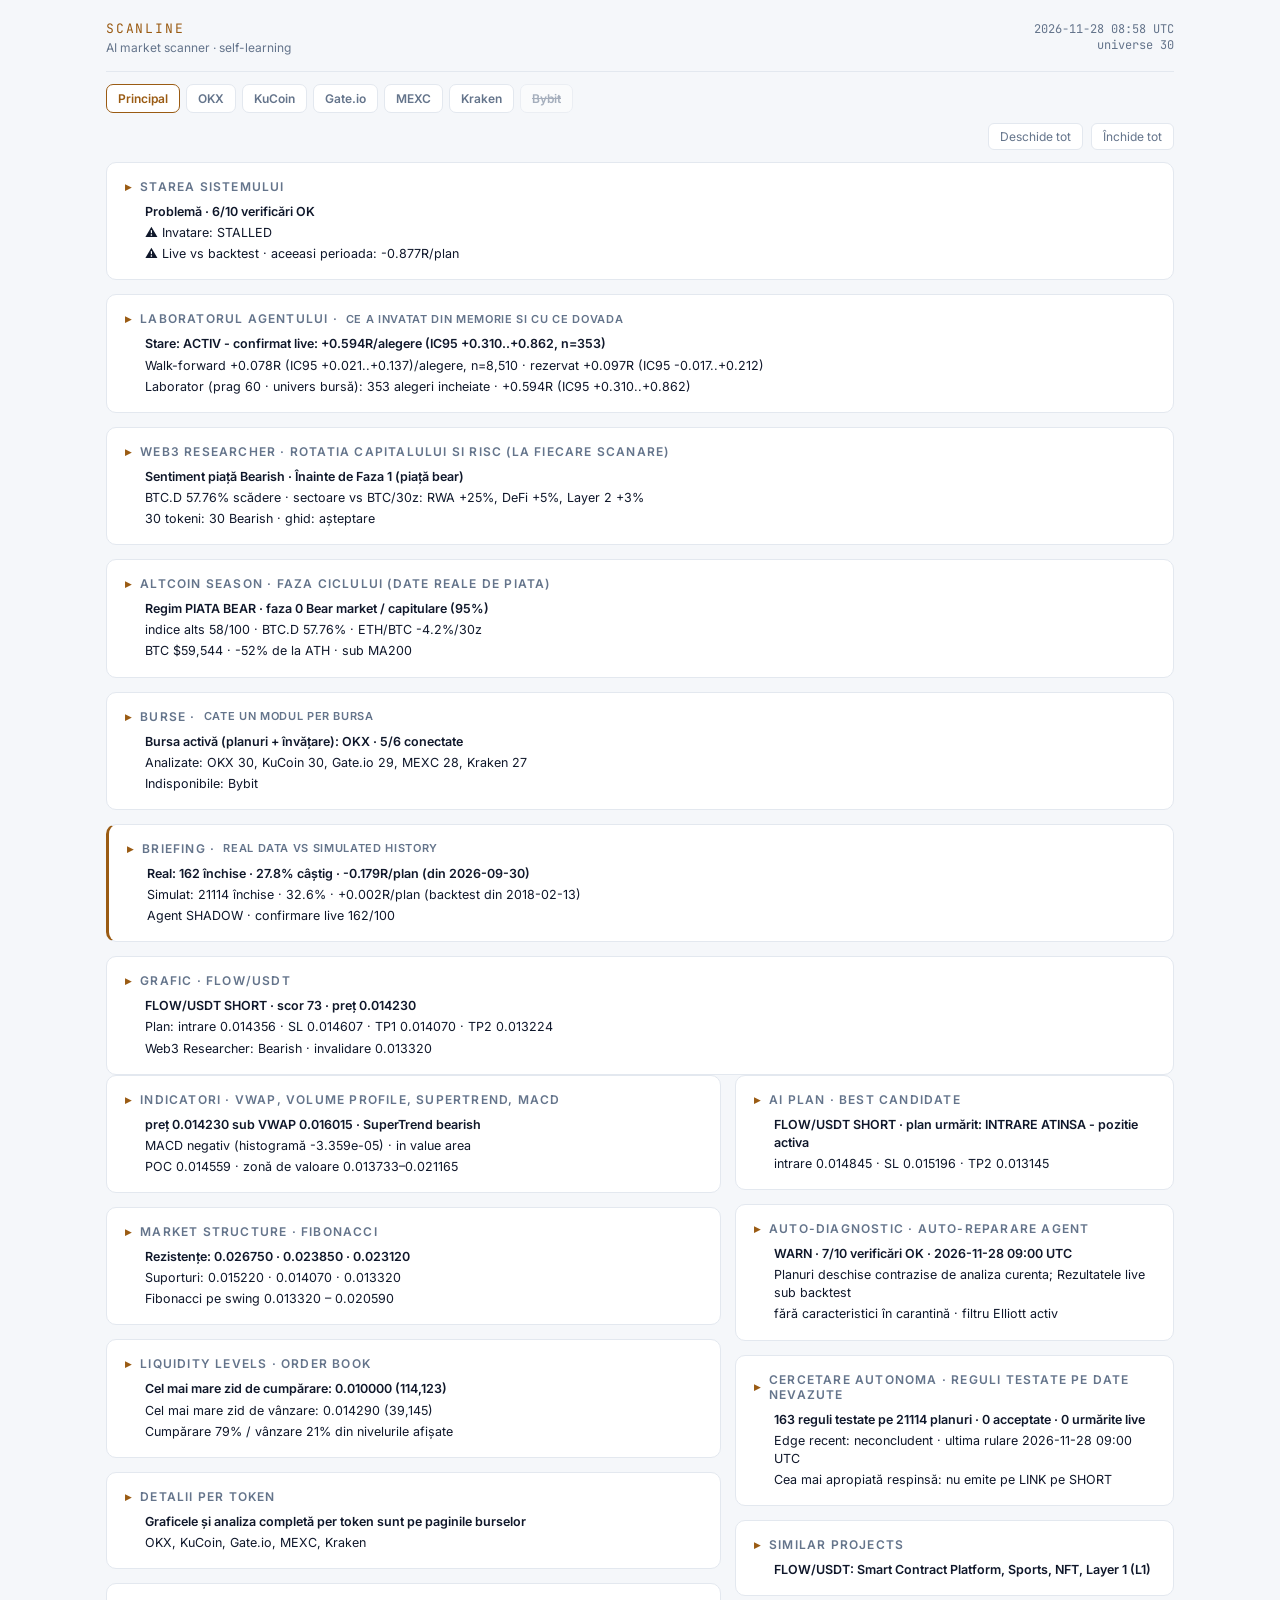
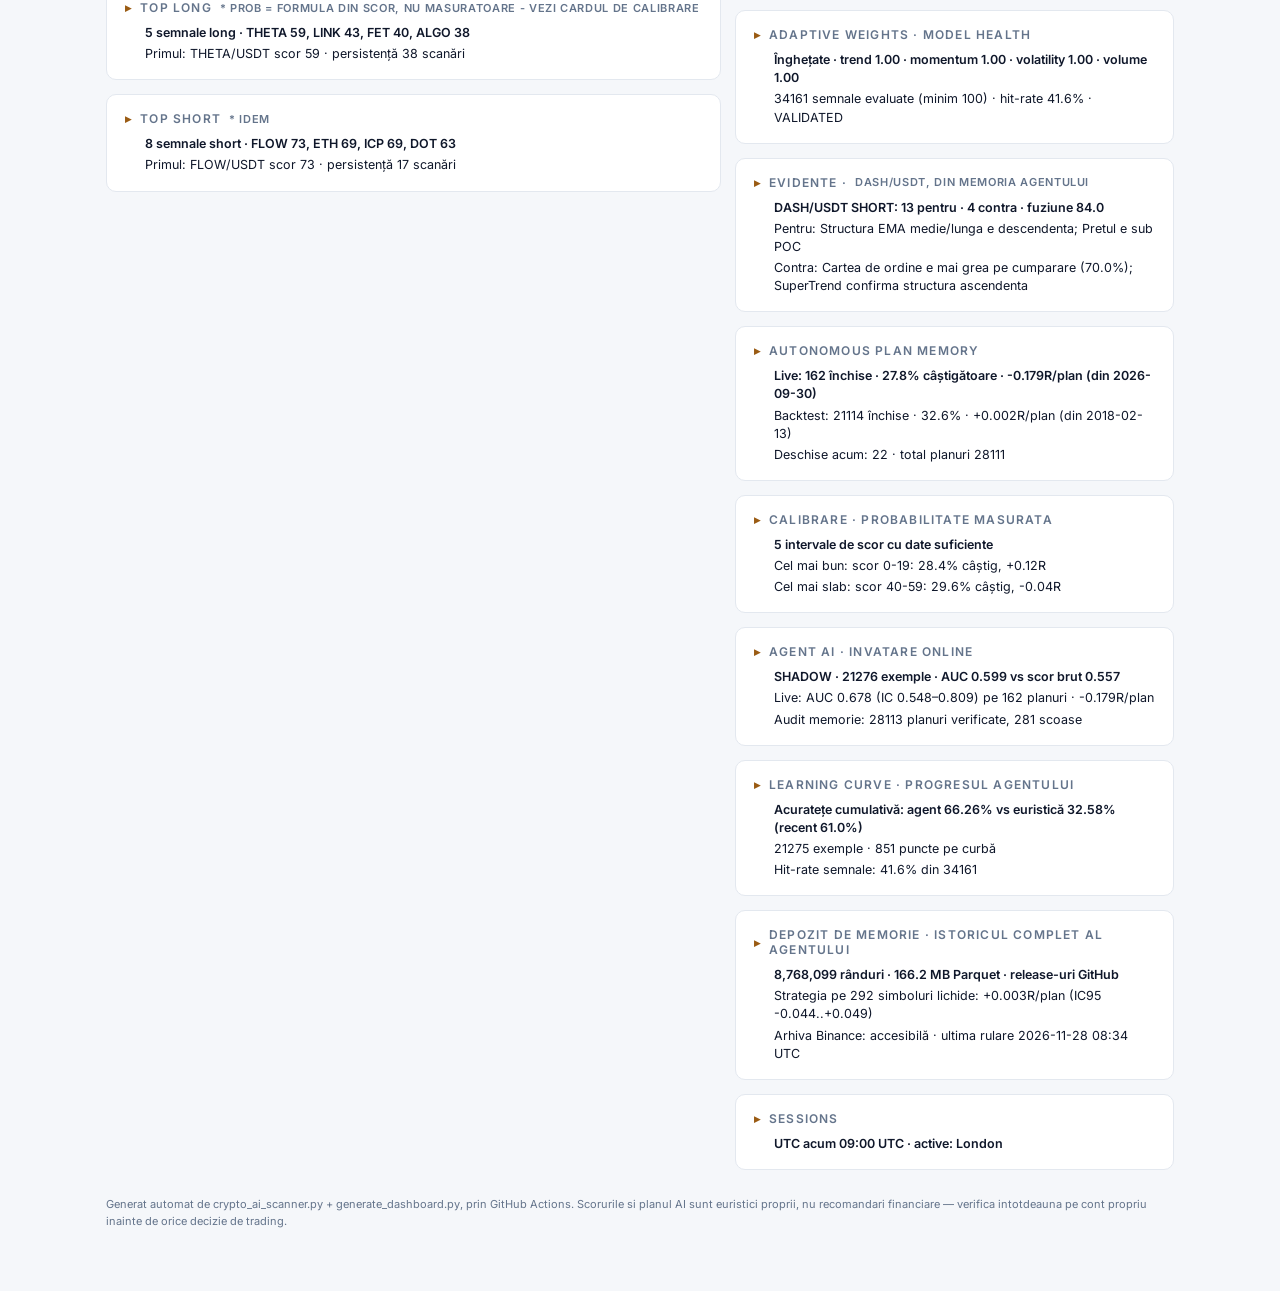
==== docs/index.html @ 93d40b9a "scan 2026-11-28 09:00 UTC" ====
<!doctype html>
<html lang="ro">
<head>
<meta charset="utf-8">
<meta name="viewport" content="width=device-width, initial-scale=1">
<title>SCANLINE &middot; AI market scanner</title>
<link rel="preconnect" href="https://fonts.googleapis.com">
<link rel="preconnect" href="https://fonts.gstatic.com" crossorigin>
<link href="https://fonts.googleapis.com/css2?family=Inter:wght@400;500;600;700&family=JetBrains+Mono:wght@400;500;700&display=swap" rel="stylesheet">
<style>

.cc-stack{display:flex;flex-direction:column;gap:10px;}
.cc{border:1px solid #E3E8EF;border-radius:10px;background:#FFFFFF;overflow:hidden;}
.cc>summary{list-style:none;cursor:pointer;display:flex;align-items:center;gap:10px;
  padding:10px 14px;background:#F8FAFC;border-bottom:1px solid transparent;}
.cc[open]>summary{border-bottom-color:#E3E8EF;}
.cc>summary::-webkit-details-marker{display:none;}
.cc>summary::before{content:"▸";color:#475569;font-size:12px;transition:transform .15s;}
.cc[open]>summary::before{transform:rotate(90deg);}
.cc-title{font-weight:700;font-size:14px;color:#0F172A;white-space:nowrap;}
.cc-meta{font-size:12px;color:#475569;font-family:var(--font-mono);margin-left:auto;
  overflow:hidden;text-overflow:ellipsis;white-space:nowrap;min-width:0;}
.cc-body{padding:10px 12px 12px;}
.rc-head{display:flex;align-items:center;gap:8px;flex-wrap:wrap;font-size:13px;
  font-family:var(--font-mono);margin-bottom:6px;color:#0F172A;}
.rc-dir{padding:2px 8px;border-radius:4px;font-weight:700;font-size:12px;}
.rc-long{background:#E7F3EE;color:#1F6B50;} .rc-short{background:#F8E9E8;color:#9E3530;}
.rc-scroll{overflow-x:auto;display:flex;flex-direction:row-reverse;-webkit-overflow-scrolling:touch;}
.rc{display:block;width:100%;height:auto;background:#FFFFFF;}
@media(max-width:760px){.rc{min-width:720px;}}
.rc text{font-family:var(--font-mono);}
.rc .grid{stroke:#EDF0F4;stroke-width:1;}
.rc .axis-t{font-size:12px;fill:#475569;}
.cu{stroke:#2E8B6A;stroke-width:1;} .cd{stroke:#C8463F;stroke-width:1;}
.cuf{fill:#2E8B6A;} .cdf{fill:#C8463F;}
.ema9{stroke:#6FAFA6;stroke-width:1.3;} .ema20{stroke:#D9944A;stroke-width:1.3;}
.ema50{stroke:#B5625E;stroke-width:1.3;} .ema200{stroke:#2F5D9E;stroke-width:2.2;}
.lvl{stroke-width:1;stroke-dasharray:5 3;opacity:.85;}
.lvl-tp,.lvl-stb{stroke:#2E8B6A;} .lvl-sl,.lvl-inv,.lvl-sts{stroke:#C8463F;}
.lvl-entry,.lvl-vwap,.lvl-val{stroke:#2F6FB0;} .lvl-locked{stroke:#5B6675;}
.lvl-ew{stroke:#6B5BA8;} .lvl-vah,.lvl-poc,.lvl-liqb,.lvl-liqs{stroke:#C98A3E;}
.lvl-nextentry{stroke:#A8832E;stroke-dasharray:7 3;} .lvl-hit{stroke:#9AA4B2;}
.heat-s{fill:#C8463F;} .heat-l{fill:#2E8B6A;}
/* pastile: fond deschis, contur in culoarea nivelului, text aproape negru */
.pill{stroke-width:1;}
.rc .pill-t{font-size:12px;font-weight:600;fill:#111827;}
.rc .pill-pxt{font-weight:700;}
.pill-tp,.pill-stb,.pill-zsup{fill:#E7F3EE;stroke:#2E8B6A;}
.pill-sl,.pill-inv,.pill-sts{fill:#F8E9E8;stroke:#C8463F;}
.pill-entry,.pill-vwap,.pill-val{fill:#E8EFF8;stroke:#2F6FB0;}
.pill-locked{fill:#EEF0F3;stroke:#5B6675;}
.pill-far{fill:#F3F4F6;stroke:#9AA4B2;}
.pill-ew,.pill-ewh{fill:#EFEDF7;stroke:#6B5BA8;} .pill-ewa{fill:#E8F0F9;stroke:#3B7DC4;}
.pill-hit{fill:#F3F4F6;stroke:#9AA4B2;} .pill-nextentry{fill:#F6F0E1;stroke:#A8832E;}
.pill-vah,.pill-poc,.pill-liqb,.pill-zres{fill:#F8EFE3;stroke:#C98A3E;} .pill-liqs{fill:#F6EBDD;stroke:#A9672A;}
.pill-zsup2{fill:#F1F8F5;stroke:#8DBFAE;} .pill-zres2{fill:#FBF4EA;stroke:#DDB98A;}
.pill-now{fill:#E6ECF7;stroke:#2B4F8C;} .lvl-now{stroke:#2B4F8C;stroke-dasharray:2 2;opacity:.9;}
.pill-invsoft{fill:#F5E6E6;stroke:#8E2B2B;} .lvl-invsoft{stroke:#8E2B2B;stroke-dasharray:6 3;opacity:.85;}
/* etichete pe grafic: text inchis, contur alb dedesubt */
.rc .halo{fill:#FFFFFF;stroke:#FFFFFF;stroke-width:4px;stroke-linejoin:round;}
.ew0-l{stroke:#6B5BA8;stroke-width:2;} .ew0-d{fill:#6B5BA8;}
.rc .ew0-t-h,.rc .ew0-t,.rc .proj-t-h,.rc .proj-t{font-size:12px;font-weight:700;}
.rc .ew0-t{fill:#3F3470;} .rc .proj-t{fill:#3F3470;}
.rc .ewx-t-h,.rc .ewx-t{font-size:12px;font-weight:600;} .rc .ewx-t{fill:#475569;}
.ew1-l{stroke:#3B7DC4;stroke-width:1.4;stroke-dasharray:5 3;} .ew1-d{fill:#3B7DC4;}
.ew2-l{stroke:#C98A3E;stroke-width:1.2;stroke-dasharray:2 3;} .ew2-d{fill:#C98A3E;}
.ewx-l{stroke:#9AA4B2;stroke-width:1;stroke-dasharray:1 4;} .ewx-d{fill:#C4CBD5;}
.live-l{stroke:#6B5BA8;stroke-width:1.8;} .live-d{fill:#6B5BA8;stroke:#FFFFFF;stroke-width:1.2;}
.proj-zone{fill:#6B5BA8;opacity:.045;}
.rc .proj-now{stroke:#8792A2;stroke-width:1;stroke-dasharray:3 3;opacity:1;}
.proj-l{stroke:#6B5BA8;stroke-width:1.6;stroke-dasharray:6 4;}
.proj-d{fill:#FFFFFF;stroke:#6B5BA8;stroke-width:1.5;}
.rc .proj-tag,.rc .proj-tag-h{font-size:12px;font-weight:600;opacity:1;} .rc .proj-tag{fill:#334155;}
.rsi{stroke:#6B5BA8;stroke-width:1.3;}
.zone.zs{fill:#2E8B6A;opacity:.07;} .zone.zr{fill:#C98A3E;opacity:.09;}
.zone.zs.z1d{opacity:.13;} .zone.zr.z1d{opacity:.15;}
.zl{stroke-width:1;} .zl.zs{stroke:#2E8B6A;opacity:.75;} .zl.zr{stroke:#C98A3E;opacity:.8;}
.zl.zsc{stroke-dasharray:5 3;stroke-width:.9;}
.zrow{font-size:13px;padding:6px 9px;border-left:3px solid;margin:4px 0;border-radius:4px;background:#F8FAFC;color:#1F2937;}
.zrow-s{border-left-color:#2E8B6A;} .zrow-r{border-left-color:#C98A3E;}
.zstat{font-size:12px;margin:6px 0 0;}
.rc .sub-t{font-size:12px;font-weight:600;fill:#334155;}

:root{
  /* FUNDAL ALB, ca in capturile de referinta. Culorile de semnal urmeaza
     o paleta sobra, de prezentare (verde #2E8B6A, rosu #C8463F), iar tonurile de
     "amber" sunt inchise, ca textul sa ramana lizibil pe alb. */
  --bg:#F5F7FA; --panel:#FFFFFF; --panel-2:#F1F4F8; --border:#E3E8EF;
  --text:#0F172A; --text-dim:#64748B;
  --bull:#2E8B6A; --bear:#C8463F; --amber:#9A5B13;
  --ema9:#6FAFA6; --ema20:#D9944A; --ema50:#B5625E; --ema200:#2F5D9E;
  --ew0:#6B5BA8; --ew1:#3B7DC4; --ew2:#C98A3E;
  --info:#2F6FB0;
  --font-sans:'Inter',-apple-system,BlinkMacSystemFont,sans-serif;
  --font-mono:'JetBrains Mono',ui-monospace,SFMono-Regular,Menlo,monospace;
}
*{box-sizing:border-box;}
body{margin:0;background:var(--bg);color:var(--text);font-family:var(--font-sans);
  -webkit-font-smoothing:antialiased;}
.wrap{max-width:1100px;margin:0 auto;padding:20px 16px 60px;}
header{display:flex;justify-content:space-between;align-items:baseline;
  padding-bottom:16px;margin-bottom:18px;border-bottom:1px solid var(--border);}
.brand{font-family:var(--font-mono);font-size:13px;letter-spacing:.14em;
  color:var(--amber);text-transform:uppercase;}
.brand small{display:block;font-family:var(--font-sans);letter-spacing:0;
  color:var(--text-dim);font-size:12px;margin-top:3px;text-transform:none;}
.meta{text-align:right;font-family:var(--font-mono);font-size:12px;color:var(--text-dim);}
.dim{color:var(--text-dim);font-size:11px;letter-spacing:.06em;text-transform:uppercase;}

.grid{display:grid;gap:14px;grid-template-columns:1fr;}
@media(min-width:900px){.grid{grid-template-columns:1.4fr 1fr;align-items:start;}}

.card{background:var(--panel);border:1px solid var(--border);border-radius:10px;padding:16px 18px;}
.card + .card{margin-top:14px;}
.card h2{font-size:12px;letter-spacing:.1em;text-transform:uppercase;
  color:var(--text-dim);margin:0 0 12px;font-weight:600;}

.plan-head{display:flex;align-items:center;gap:10px;margin-bottom:10px;}
.symbol{font-family:var(--font-mono);font-size:22px;font-weight:700;}
.badge{font-family:var(--font-mono);font-size:12px;padding:3px 9px;border-radius:5px;font-weight:700;}
.badge-long{background:rgba(52,211,153,.15);color:var(--bull);}
.badge-short{background:rgba(251,122,108,.15);color:var(--bear);}
.confidence-row{display:flex;justify-content:space-between;align-items:baseline;
  padding:10px 0;border-top:1px solid var(--border);border-bottom:1px solid var(--border);margin-bottom:12px;}
.confidence-value{font-family:var(--font-mono);font-size:20px;font-weight:700;color:var(--amber);}
.plan-grid{display:grid;grid-template-columns:repeat(4,1fr);gap:10px;
  font-family:var(--font-mono);font-size:14px;}
.plan-grid div{background:var(--panel-2);border-radius:7px;padding:8px 10px;}
.expected-r{margin-top:12px;font-size:13px;color:var(--text-dim);}
.expected-r strong{color:var(--text);font-family:var(--font-mono);}

.chart-svg{width:100%;height:auto;display:block;}
.chart-empty{color:var(--text-dim);font-size:13px;padding:40px 0;text-align:center;}
.grid-line{stroke:var(--border);stroke-width:1;}
.candle-bull{fill:var(--bull);stroke:var(--bull);}
.candle-bear{fill:var(--bear);stroke:var(--bear);}
.ema-20{fill:none;stroke:var(--ema20);stroke-width:1.4;opacity:.9;}
.ema-50{fill:none;stroke:var(--ema50);stroke-width:1.4;opacity:.9;}
.legend{display:flex;gap:16px;margin-top:8px;font-size:12.5px;color:#334155;}
.legend span{display:inline-flex;align-items:center;gap:5px;}
.dot{width:10px;height:10px;border-radius:50%;display:inline-block;}

.levels-grid{display:grid;grid-template-columns:1fr 1fr;gap:14px;
  font-family:var(--font-mono);font-size:13px;margin-bottom:12px;}
.fib-list{display:grid;grid-template-columns:repeat(auto-fit,minmax(90px,1fr));
  gap:6px;font-family:var(--font-mono);font-size:12px;}
.fib-row{display:flex;justify-content:space-between;background:var(--panel-2);
  border-radius:6px;padding:5px 8px;color:var(--text-dim);}
.fib-row span:last-child{color:var(--text);}

.liq-list{display:flex;flex-direction:column;gap:5px;font-family:var(--font-mono);font-size:12px;}
.liq-row{display:grid;grid-template-columns:36px 1fr 60px;background:var(--panel-2);
  border-radius:6px;padding:5px 8px;}
.liq-bid span:first-child{color:var(--bull);}
.liq-ask span:first-child{color:var(--bear);}

.cats{font-size:12px;color:var(--text-dim);margin-bottom:10px;}
.badge-labs{font-family:var(--font-mono);font-size:10px;background:rgba(230,180,80,.15);
  color:var(--amber);padding:2px 7px;border-radius:5px;margin-left:6px;}
.sim-list{display:flex;flex-direction:column;gap:5px;font-family:var(--font-mono);font-size:12px;}
.sim-row{display:flex;justify-content:space-between;background:var(--panel-2);
  border-radius:6px;padding:6px 9px;}
.narrative{margin-top:12px;padding-top:12px;border-top:1px solid var(--border);
  font-size:13px;line-height:1.6;color:var(--text);}

.lc-block + .lc-block{margin-top:16px;padding-top:16px;border-top:1px solid var(--border);}
.lc-block h3{font-size:11px;text-transform:uppercase;letter-spacing:.06em;
  color:var(--text-dim);font-weight:500;margin:0 0 8px;}
.chart-svg-sm{width:100%;height:auto;display:block;}

.agent-status{font-family:var(--font-mono);font-size:12px;padding:8px 10px;
  border-radius:6px;margin-bottom:12px;line-height:1.5;}
.agent-ok{background:rgba(52,211,153,.12);color:var(--bull);}
.agent-warn{background:rgba(230,180,80,.12);color:var(--amber);}
.agent-metrics{display:grid;grid-template-columns:1fr 1fr;gap:10px;
  font-family:var(--font-mono);font-size:14px;}
.agent-metrics div{background:var(--panel-2);border-radius:7px;padding:8px 10px;}
.tok{background:var(--panel-2);border-radius:8px;margin-bottom:8px;
  border-left:3px solid var(--border);overflow:hidden;}
.tok[open]{border-left-color:var(--amber);}
.tok summary{display:flex;align-items:center;gap:10px;padding:11px 13px;cursor:pointer;
  list-style:none;font-family:var(--font-mono);font-size:13px;}
.tok summary::-webkit-details-marker{display:none;}
.tok summary::before{content:"+";color:var(--text-dim);font-weight:700;width:10px;flex:none;}
.tok[open] summary::before{content:"-";}
.tok-sym{font-weight:700;flex:none;}
.tok-score{color:var(--text-dim);margin-left:auto;flex:none;}
.tok-spark{width:70px;height:24px;flex:none;display:block;}
.spark{width:100%;height:100%;display:block;}
.tok-body{padding:0 13px 14px;border-top:1px solid var(--border);}
.tok-body h4{font-size:10px;text-transform:uppercase;letter-spacing:.07em;
  color:var(--text-dim);margin:14px 0 6px;font-weight:600;}
.tok-meta{display:grid;grid-template-columns:repeat(2,1fr);gap:8px;margin-top:12px;
  font-family:var(--font-mono);font-size:13px;}
@media(min-width:520px){.tok-meta{grid-template-columns:repeat(4,1fr);}}
.tok-meta div{background:var(--panel);border-radius:6px;padding:7px 9px;}
.briefing-card{margin-bottom:14px;border-left:3px solid var(--amber);}
.briefing-text{font-size:14px;line-height:1.7;margin:0;}
.fs-btn{margin-left:auto;font-size:10px;font-family:var(--font-mono);
  padding:3px 9px;border-radius:5px;background:var(--panel-2);color:var(--amber);
  text-decoration:none;border:1px solid var(--border);}
.chart-head{display:flex;align-items:center;gap:6px;}
.fs-overlay{display:none;}
.fs-overlay:target{display:flex;position:fixed;inset:0;z-index:99;
  background:var(--bg);flex-direction:column;padding:12px;overflow:auto;}
.fs-inner{flex:1;display:flex;align-items:center;justify-content:center;}
.fs-inner{overflow:auto;-webkit-overflow-scrolling:touch;}
.fs-inner svg{width:100%;height:auto;max-height:92vh;}
.fs-close{align-self:flex-end;font-size:12px;font-family:var(--font-mono);
  padding:7px 14px;border-radius:6px;background:var(--panel-2);
  color:var(--amber);text-decoration:none;border:1px solid var(--border);
  margin-bottom:8px;}
.proj-line{stroke:var(--ew0);stroke-width:1.5;stroke-dasharray:5 4;opacity:.85;}
.proj-dot{fill:var(--panel);stroke:var(--ew0);stroke-width:1.3;}
.proj-t{font-family:var(--font-mono);font-size:7.5px;font-weight:700;fill:var(--ew0);}
.proj-tag{font-family:var(--font-mono);font-size:7px;fill:var(--ew0);opacity:.9;}
.proj-now{stroke:var(--text-dim);stroke-width:.8;stroke-dasharray:2 3;opacity:.6;}
.lv-liqb{stroke:var(--amber);stroke-width:1.1;}
.lv-liqs{stroke:var(--amber);stroke-width:1.1;opacity:.8;}
.lv-liqb-t,.lv-liqs-t{fill:var(--amber);font-size:6.5px;}
.lv-ew{stroke:var(--ew0);stroke-width:1;}
.lv-ew-t{fill:var(--ew0);}
.ew-line-0{stroke:var(--ew0);stroke-width:1.6;}
.ew-line-1{stroke:var(--ew1);stroke-width:1.3;stroke-dasharray:4 3;}
.ew-line-2{stroke:var(--ew2);stroke-width:1.1;stroke-dasharray:2 4;}
.ew-dead-line{stroke:var(--text-dim);stroke-width:.9;stroke-dasharray:1 5;opacity:.45;}
.ew-line-0-dot{fill:var(--ew0);} .ew-line-1-dot{fill:var(--ew1);}
.ew-line-2-dot{fill:var(--ew2);} .ew-dead-line-dot{fill:var(--text-dim);opacity:.45;}
.ew-line-0-t{fill:var(--ew0);} .ew-line-1-t{fill:var(--ew1);}
.ew-line-2-t{fill:var(--ew2);} .ew-dead-line-t{fill:var(--text-dim);opacity:.5;}
.ew-pt{font-family:var(--font-mono);font-size:7.5px;font-weight:700;}
.ew-tag{font-family:var(--font-mono);font-size:7px;}
.ew-stage{font-size:12px;margin:6px 0 2px;padding:6px 10px;background:var(--panel-2);
  border-radius:6px;}
.sc-head{margin-bottom:8px;font-size:12px;}
.sc-item{border:1px solid var(--border);border-radius:7px;padding:6px 10px;margin:6px 0;background:var(--panel-2);}
.sc-item summary{cursor:pointer;font-size:12.5px;} .sc-item p{font-size:12px;margin:6px 0;}
.sc-error{border-left:3px solid #C8463F;} .sc-warn{border-left:3px solid #3B7DC4;}
.sc-mica{border-left:3px solid var(--border);} .lv-list li{margin:4px 0;line-height:1.45;overflow-wrap:anywhere;}
.sc-item code{overflow-wrap:anywhere;}
.au-ev{color:var(--text-dim);font-size:12px;}
.sc-ok{font-size:11px;} .sc-tl{display:flex;flex-wrap:wrap;gap:2px;}
.sc-chip{width:9px;height:14px;border-radius:2px;background:#2E8B6A;display:inline-block;}
.sc-chip.sc-warn{background:#3B7DC4;} .sc-chip.sc-error{background:#C8463F;}
.plan-conflict{margin:8px 0;padding:8px 10px;border-radius:6px;font-size:12px;
  background:#FFF4E5;border-left:3px solid #C98A3E;color:#7C3A00;}
.plan-conflict.explore{background:#EEF4FF;border-left-color:#3B7DC4;color:#0B3B78;}
.plan-ok{margin:8px 0;padding:6px 10px;border-radius:6px;font-size:12px;background:#E6F4F1;color:#086B5B;}
.conf-note{font-size:10.5px;margin-top:2px;}
.ah-svg{display:block;width:100%;height:auto;margin:6px 0 4px;}
@media(max-width:760px){.ah-svg{min-width:720px;}} .ah-t{font:12px var(--font-mono);fill:#475569;}
.ah-t.ah-h{fill:#FFFFFF;stroke:#FFFFFF;stroke-width:4px;stroke-linejoin:round;}
.ah-legend{font-size:12.5px;display:flex;flex-wrap:wrap;gap:10px;margin-top:6px;}
.as-regime{margin:4px 0 8px;font-size:12px;}
.as-rtag{font:700 11px var(--font-mono);color:#FFFFFF;background:#0F766E;border-radius:4px;padding:3px 7px;}
.as-head{display:flex;gap:14px;align-items:center;margin-bottom:8px;}
.as-phase{font:800 20px var(--font-mono);color:#FFFFFF;background:#6B5BA8;border-radius:8px;
  padding:10px 12px;white-space:nowrap;}
.as-name{font-size:16px;} .as-meta{font-size:11px;color:var(--text-dim);margin-top:3px;}
.as-season{font-size:12px;margin:6px 0 10px;}
.as-ladder{display:grid;grid-template-columns:repeat(9,1fr);gap:4px;margin:8px 0 12px;}
@media(max-width:700px){.as-ladder{grid-template-columns:repeat(3,1fr);}}
.as-step{border:1px solid var(--border);border-radius:6px;padding:5px 6px;background:var(--panel-2);
  display:flex;flex-direction:column;gap:2px;min-width:0;}
.as-step.cur{border-color:#6B5BA8;background:#F3EEFB;} .as-step.nxt{border-style:dashed;border-color:#6B5BA8;}
.as-n{font:700 13px var(--font-mono);} .as-t{font-size:9.5px;line-height:1.2;color:var(--text-dim);}
.as-step.cur .as-t{color:#5E35B1;font-weight:700;}
.as-bar{height:3px;background:var(--border);border-radius:2px;overflow:hidden;}
.as-bar i{display:block;height:100%;background:#6B5BA8;}
.as-grid{display:grid;grid-template-columns:repeat(3,1fr);gap:8px;margin-bottom:10px;}
@media(max-width:700px){.as-grid{grid-template-columns:1fr 1fr;}}
.as-cell{padding:8px 10px;border-radius:7px;background:var(--panel-2);display:flex;flex-direction:column;gap:2px;}
.as-cell .dim{font-size:10px;font-family:var(--font-mono);}
.as-lbl{font-size:9px;text-transform:uppercase;letter-spacing:.08em;color:var(--text-dim);}
.as-cols{display:grid;grid-template-columns:1fr 1fr;gap:14px;}
@media(max-width:700px){.as-cols{grid-template-columns:1fr;}}
.as-ul{margin:4px 0 8px 18px;padding:0;font-size:12px;} .as-miss li{color:var(--amber);}
.as-table-wrap{overflow-x:auto;}
.as-table{width:100%;border-collapse:collapse;font-size:11.5px;font-family:var(--font-mono);}
.as-table th,.as-table td{padding:5px 6px;border-bottom:1px solid var(--border);text-align:left;white-space:nowrap;}
.as-tl{display:flex;flex-wrap:wrap;gap:3px;margin:4px 0 8px;}
.as-chip{font:700 10px var(--font-mono);width:18px;height:18px;border-radius:4px;display:inline-flex;
  align-items:center;justify-content:center;color:#FFFFFF;background:#94A3B8;}
.as-chip.p0,.as-chip.p8{background:#C8463F;} .as-chip.p1,.as-chip.p2{background:#B9772E;}
.as-chip.p3{background:#3B7DC4;} .as-chip.p4,.as-chip.p5{background:#2E8B6A;}
.as-chip.p6,.as-chip.p7{background:#6B5BA8;}
.as-note{font-size:10.5px;margin-top:8px;}
.ew-list{display:flex;flex-direction:column;gap:3px;margin-top:6px;}
.ew-row{display:grid;grid-template-columns:70px 1fr 54px 40px 92px;gap:6px;
  align-items:center;font-size:10.5px;font-family:var(--font-mono);
  padding:4px 0;border-bottom:1px solid var(--border);}
.ew-row span:last-child{text-align:right;font-size:9px;}
.ew-dead{opacity:.42;text-decoration:line-through;}
.ew-rank{font-weight:700;color:var(--amber);}
.ew-targets{font-family:var(--font-mono);font-size:10px;color:var(--text-dim);
  margin-top:5px;padding:5px 8px;background:var(--panel-2);border-radius:5px;}
@media(max-width:560px){.ew-row{grid-template-columns:62px 1fr 46px 36px;}
  .ew-row span:last-child{display:none;}}
.ms-grid{display:grid;grid-template-columns:1fr 1fr;gap:8px;margin:6px 0;}
@media(max-width:560px){.proj-line{stroke:var(--ew0);stroke-width:1.5;stroke-dasharray:5 4;opacity:.85;}
.proj-dot{fill:var(--panel);stroke:var(--ew0);stroke-width:1.3;}
.proj-t{font-family:var(--font-mono);font-size:7.5px;font-weight:700;fill:var(--ew0);}
.proj-tag{font-family:var(--font-mono);font-size:7px;fill:var(--ew0);opacity:.9;}
.proj-now{stroke:var(--text-dim);stroke-width:.8;stroke-dasharray:2 3;opacity:.6;}
.lv-liqb{stroke:var(--amber);stroke-width:1.1;}
.lv-liqs{stroke:var(--amber);stroke-width:1.1;opacity:.8;}
.lv-liqb-t,.lv-liqs-t{fill:var(--amber);font-size:6.5px;}
.lv-ew{stroke:var(--ew0);stroke-width:1;}
.lv-ew-t{fill:var(--ew0);}
.ew-line-0{stroke:var(--ew0);stroke-width:1.6;}
.ew-line-1{stroke:var(--ew1);stroke-width:1.3;stroke-dasharray:4 3;}
.ew-line-2{stroke:var(--ew2);stroke-width:1.1;stroke-dasharray:2 4;}
.ew-dead-line{stroke:var(--text-dim);stroke-width:.9;stroke-dasharray:1 5;opacity:.45;}
.ew-line-0-dot{fill:var(--ew0);} .ew-line-1-dot{fill:var(--ew1);}
.ew-line-2-dot{fill:var(--ew2);} .ew-dead-line-dot{fill:var(--text-dim);opacity:.45;}
.ew-line-0-t{fill:var(--ew0);} .ew-line-1-t{fill:var(--ew1);}
.ew-line-2-t{fill:var(--ew2);} .ew-dead-line-t{fill:var(--text-dim);opacity:.5;}
.ew-pt{font-family:var(--font-mono);font-size:7.5px;font-weight:700;}
.ew-tag{font-family:var(--font-mono);font-size:7px;}
.ew-stage{font-size:12px;margin:6px 0 2px;padding:6px 10px;background:var(--panel-2);
  border-radius:6px;}
.ew-list{display:flex;flex-direction:column;gap:3px;margin-top:6px;}
.ew-row{display:grid;grid-template-columns:70px 1fr 54px 40px 92px;gap:6px;
  align-items:center;font-size:10.5px;font-family:var(--font-mono);
  padding:4px 0;border-bottom:1px solid var(--border);}
.ew-row span:last-child{text-align:right;font-size:9px;}
.ew-dead{opacity:.42;text-decoration:line-through;}
.ew-rank{font-weight:700;color:var(--amber);}
.ew-targets{font-family:var(--font-mono);font-size:10px;color:var(--text-dim);
  margin-top:5px;padding:5px 8px;background:var(--panel-2);border-radius:5px;}
@media(max-width:560px){.ew-row{grid-template-columns:62px 1fr 46px 36px;}
  .ew-row span:last-child{display:none;}}
.ms-grid{grid-template-columns:1fr;}}
.ms-cell{padding:9px 11px;border-radius:7px;background:var(--panel-2);
  display:flex;flex-direction:column;gap:2px;border-left:3px solid var(--border);}
.ms-cell strong{font-size:14px;letter-spacing:.01em;}
.ms-cell .dim{font-size:10px;font-family:var(--font-mono);}
.ms-lbl{font-size:9px;text-transform:uppercase;letter-spacing:.08em;color:var(--text-dim);}
.ms-wide{margin:6px 0;}
.mtf-list{display:flex;flex-direction:column;gap:3px;margin-top:6px;}
.mtf-row{display:grid;grid-template-columns:44px 1fr 52px;gap:8px;align-items:center;
  font-size:11px;font-family:var(--font-mono);padding:4px 0;
  border-bottom:1px solid var(--border);}
.mtf-row span:last-child{text-align:right;}
.liq-short{fill:var(--bear);}
.liq-long{fill:var(--bull);}
.liq-list{display:flex;flex-direction:column;gap:4px;margin-top:6px;}
.liq-row{display:grid;grid-template-columns:58px 1fr 70px;gap:8px;
  align-items:center;font-size:11px;font-family:var(--font-mono);}
.liq-bar{height:5px;background:var(--panel-2);border-radius:3px;overflow:hidden;}
.liq-bar i{display:block;height:100%;background:var(--amber);}
.tk-chart{width:100%;height:auto;display:block;margin:4px 0 2px;}
.tk-up{stroke:var(--bull);stroke-width:1.4;}
.tk-dn{stroke:var(--bear);stroke-width:1.4;}
.tk-na{font-family:var(--font-mono);font-size:13px;color:var(--text-dim);
  padding:14px 0;text-align:center;}
.tok-na summary{opacity:.55;}
.badge-na{background:var(--panel-2);color:var(--text-dim);}
.scan-head{font-family:var(--font-mono);font-size:12px;margin:8px 0 10px;
  padding:7px 10px;background:var(--panel-2);border-radius:6px;line-height:1.6;}
.scan-h{font-size:10px;text-transform:uppercase;letter-spacing:.07em;
  color:var(--text-dim);margin:16px 0 4px;font-weight:600;}
.scan-list{display:flex;flex-direction:column;gap:3px;}
.scan-row{display:grid;grid-template-columns:96px 52px 34px 1fr 64px 84px;
  gap:6px;align-items:center;font-size:11px;font-family:var(--font-mono);
  padding:4px 0;border-bottom:1px solid var(--border);}
.scan-sym{font-weight:700;}
.scan-score{color:var(--text-dim);}
.scan-pos{font-size:9px;}
@media(max-width:560px){.scan-row{grid-template-columns:90px 48px 32px 1fr;}
  .scan-row .tag,.scan-pos{display:none;}}
.rich-chart{width:100%;height:auto;display:block;}
.chart-head{font-family:var(--font-mono);font-size:12px;margin-bottom:8px;}
.cnd-up{stroke:var(--bull);} .cnd-dn{stroke:var(--bear);}
.cnd-up-f{fill:var(--bull);} .cnd-dn-f{fill:var(--bear);}
.ema9{stroke:var(--ema9);stroke-width:1.1;}
.ema20{stroke:var(--ema20);stroke-width:1.1;}
.ema50{stroke:var(--ema50);stroke-width:1.1;}
.ema200{stroke:var(--ema200);stroke-width:1.1;}
.lv-tp{stroke:var(--bull);stroke-width:1;}
.lv-sl{stroke:var(--bear);stroke-width:1;}
.lv-entry{stroke:var(--info);stroke-width:1;}
.lv-vwap,.lv-poc,.lv-va{stroke:var(--amber);stroke-width:.8;opacity:.75;}
.lv-t{font-family:var(--font-mono);font-size:13px;font-weight:600;fill:#1F2937;}
.lv-tp-t,.lv-sl-t{fill:#1F2937;}
.lv-entry-t{fill:#1F2937;}
.lv-vwap-t,.lv-poc-t,.lv-va-t{fill:#475569;}
.pnl-t{font-family:var(--font-mono);font-size:8px;fill:var(--text-dim);}
.rsi-l{stroke:var(--info);stroke-width:1;}
.gridline{stroke:var(--border);stroke-width:.6;}
.tabs{display:flex;flex-wrap:wrap;gap:6px;}
.tab-radio{position:absolute;opacity:0;pointer-events:none;}
.tab-label{display:inline-flex;align-items:center;gap:6px;padding:7px 12px;
  border-radius:7px;background:var(--panel-2);cursor:pointer;font-size:12px;
  font-family:var(--font-mono);border:1px solid transparent;}
.tab-radio:checked + .tab-label{border-color:var(--amber);color:var(--amber);}
.tab-used{font-size:9px;background:rgba(230,180,80,.2);color:var(--amber);
  padding:1px 5px;border-radius:4px;}
.dot-ok{width:7px;height:7px;border-radius:50%;background:var(--bull);display:inline-block;}
.dot-bad{width:7px;height:7px;border-radius:50%;background:var(--bear);display:inline-block;}
.tab-panel{display:none;width:100%;margin-top:12px;}
.ex-meta{display:grid;grid-template-columns:1fr 1fr;gap:8px;margin-bottom:10px;
  font-family:var(--font-mono);font-size:13px;}
.ex-meta div{background:var(--panel-2);border-radius:6px;padding:7px 9px;}
.cap-list{display:flex;flex-direction:column;gap:5px;}
.cap-row{display:grid;grid-template-columns:100px 1fr;gap:8px;align-items:center;font-size:12px;}
.ex-fail{color:var(--bear);font-family:var(--font-mono);font-size:13px;margin-bottom:6px;}
.ex-err{font-size:11px;color:var(--text-dim);font-family:var(--font-mono);
  background:var(--panel-2);padding:7px 9px;border-radius:6px;word-break:break-all;}
.ex-note{margin-top:10px;font-size:11px;color:var(--text-dim);line-height:1.5;}
.ex-sig{margin-top:12px;font-size:11px;color:var(--text-dim);}
.ev-fusion{font-family:var(--font-mono);font-size:12px;margin-bottom:10px;
  padding:7px 10px;background:var(--panel-2);border-radius:6px;}
.ev-list{display:flex;flex-direction:column;gap:4px;}
.ev-row{display:grid;grid-template-columns:74px 1fr 60px;align-items:center;gap:8px;
  font-size:12px;padding:4px 0;border-bottom:1px solid var(--border);}
.ev-mark{font-family:var(--font-mono);font-size:10px;text-transform:uppercase;
  letter-spacing:.05em;}
.ev-ok .ev-mark{color:var(--bull);}
.ev-bad .ev-mark{color:var(--bear);}
.ev-neu .ev-mark{color:var(--text-dim);}
.ev-bar{height:5px;background:var(--panel-2);border-radius:3px;overflow:hidden;}
.ev-bar i{display:block;height:100%;background:var(--text-dim);}
.ev-ok .ev-bar i{background:var(--bull);}
.ev-bad .ev-bar i{background:var(--bear);}
.ev-neighbors{margin-top:10px;padding:8px 10px;border-radius:6px;font-size:12px;
  background:var(--panel-2);}
.nb-ok{border-left:3px solid var(--bull);}
.nb-bad{border-left:3px solid var(--bear);}
.nb-neu{border-left:3px solid var(--text-dim);}
.plan-summary{display:grid;grid-template-columns:repeat(4,1fr);gap:8px;margin-bottom:14px;
  font-family:var(--font-mono);font-size:14px;}
.plan-summary div{background:var(--panel-2);border-radius:7px;padding:8px 10px;}
.plan-grid-cards{display:grid;gap:8px;}
@media(min-width:600px){.plan-grid-cards{grid-template-columns:1fr 1fr;}}
.plan-card{background:var(--panel-2);border-radius:7px;padding:10px 12px;
  border-left:3px solid var(--text-dim);font-size:12px;}
.plan-open{border-left-color:var(--ema20);}
.plan-tp1{border-left-color:var(--amber);}
.plan-tp2{border-left-color:var(--bull);}
.plan-sl{border-left-color:var(--bear);}
.plan-exp{border-left-color:var(--text-dim);}
.plan-head-row{display:flex;justify-content:space-between;align-items:baseline;
  font-family:var(--font-mono);margin-bottom:3px;}
.plan-r{font-weight:700;}
.r-pos{color:var(--bull);}
.r-neg{color:var(--bear);}
.plan-state{font-family:var(--font-mono);font-size:11px;color:var(--text-dim);}
.plan-lv{font-family:var(--font-mono);font-size:11px;margin-top:4px;}
.ind-row{display:flex;justify-content:space-between;align-items:center;
  padding:5px 0;font-family:var(--font-mono);font-size:12px;border-bottom:1px solid var(--border);}
.tag{font-size:10px;padding:2px 7px;border-radius:4px;font-weight:700;letter-spacing:.04em;}
.tag-bull{background:rgba(52,211,153,.15);color:var(--bull);}
.tag-bear{background:rgba(251,122,108,.15);color:var(--bear);}
.tag-warn{background:rgba(230,180,80,.15);color:var(--amber);}
.tag-info{background:rgba(111,183,255,.15);color:var(--ema20);}
.ind-pos{margin-top:10px;font-size:12px;color:var(--text-dim);}
.ema-line{margin-top:8px;font-family:var(--font-mono);font-size:11px;line-height:1.6;}
.cal-list{display:flex;flex-direction:column;gap:5px;font-family:var(--font-mono);font-size:12px;}
.cal-row{display:grid;grid-template-columns:100px 1fr 60px;background:var(--panel-2);
  border-radius:6px;padding:6px 9px;align-items:center;}
.cal-reliable{border-left:2px solid var(--bull);}
.cal-thin{border-left:2px solid var(--text-dim);}
.agent-balanced{font-family:var(--font-mono);font-size:15px;font-weight:700;color:var(--text);}

.weight-row{display:grid;grid-template-columns:80px 1fr 54px;align-items:center;
  gap:10px;margin-bottom:10px;font-size:12px;}
.weight-label{text-transform:uppercase;letter-spacing:.06em;color:var(--text-dim);}
.weight-track{position:relative;height:6px;background:var(--panel-2);border-radius:3px;}
.weight-baseline{position:absolute;left:50%;top:-3px;width:1px;height:12px;background:var(--border);}
.weight-fill{height:100%;border-radius:3px;}
.weight-up{background:var(--bull);}
.weight-down{background:var(--bear);}
.weight-flat{background:var(--text-dim);}
.weight-value{font-family:var(--font-mono);text-align:right;color:var(--text-dim);}

.health-row{display:flex;justify-content:space-between;align-items:center;
  margin-top:12px;padding-top:12px;border-top:1px solid var(--border);}
.health-status{font-family:var(--font-mono);font-size:11px;letter-spacing:.06em;
  padding:3px 8px;border-radius:5px;background:var(--panel-2);color:var(--amber);}

table{width:100%;border-collapse:collapse;font-family:var(--font-mono);font-size:13px;}
th{text-align:left;color:var(--text-dim);font-weight:500;font-size:11px;
  text-transform:uppercase;letter-spacing:.06em;padding-bottom:8px;}
td{padding:7px 0;border-top:1px solid var(--border);}
tr.row-long td:first-child{color:var(--bull);}
tr.row-short td:first-child{color:var(--bear);}
td.empty{color:var(--text-dim);text-align:center;padding:16px 0;}

.sessions{display:flex;gap:18px;font-family:var(--font-mono);font-size:12px;flex-wrap:wrap;}
.sessions .dim{display:block;margin-bottom:2px;}

footer{margin-top:26px;color:var(--text-dim);font-size:11px;line-height:1.6;}

@media(prefers-reduced-motion:reduce){*{transition:none!important;}}

/* Starea sistemului (dashboard/sections/health.py) */
.hl-head{font:700 12px var(--font-mono);display:inline-block;border-radius:4px;padding:3px 8px;color:#FFFFFF;margin-bottom:8px;}
.hl-head.hl-ok{background:#2E8B6A;} .hl-head.hl-warn{background:#A86A1F;} .hl-head.hl-error{background:#C8463F;}
.hl-grid{display:grid;grid-template-columns:repeat(auto-fit,minmax(170px,1fr));gap:8px;}
.hl-tile{border-radius:7px;padding:8px 10px;background:var(--panel-2);display:flex;flex-direction:column;gap:2px;border-left:3px solid #94A3B8;}
.hl-tile.hl-ok{border-left-color:#2E8B6A;} .hl-tile.hl-warn{border-left-color:#C98A3E;} .hl-tile.hl-err{border-left-color:#C8463F;}
.hl-t{font-size:9px;text-transform:uppercase;letter-spacing:.08em;color:var(--text-dim);}
.hl-d{font-size:10.5px;color:var(--text-dim);}

/* ===== MODULELE PER BURSA (Etapa 1) =====
   Navigarea comuna, rezumatele de pe pagina principala si pagina fiecarei burse.
   Bursa care invata e marcata cu accentul amber al brandului; celelalte cu un
   albastru discret: aceeasi analiza, doar fara invatare. */
.nav{display:flex;flex-wrap:wrap;gap:6px;margin:-6px 0 16px;}
.nav-i{font-size:12px;font-weight:600;color:var(--text-dim);text-decoration:none;padding:6px 11px;
  border:1px solid var(--border);border-radius:7px;background:var(--panel);}
.nav-i:hover,.nav-i:focus-visible{color:var(--text);border-color:var(--text-dim);outline:none;}
.nav-on{color:var(--amber);border-color:var(--amber);}
.nav-off{opacity:.55;text-decoration:line-through;}
.tag-ok{background:rgba(52,211,153,.15);color:var(--bull);}
.tag-bad{background:rgba(251,122,108,.15);color:var(--bear);}
.tag-learn{background:rgba(230,180,80,.18);color:var(--amber);}
.tag-shadow{background:#EEF4FF;color:#1E5AA8;}
.exm-grid{display:grid;gap:10px;grid-template-columns:1fr;}
@media(min-width:760px){.exm-grid{grid-template-columns:1fr 1fr;}}
.exm{background:var(--panel-2);border-radius:9px;padding:12px 14px;border-left:3px solid #9DB7DA;}
.exm-learn{border-left-color:var(--amber);}
.exm-off{border-left-color:var(--bear);opacity:.85;}
.exm-head{display:flex;flex-wrap:wrap;align-items:center;gap:8px;}
.exm-head strong{font-size:15px;}
.exm-link{margin-left:auto;font-size:12px;font-weight:600;color:var(--info);text-decoration:none;}
.exm-link:hover,.exm-link:focus-visible{text-decoration:underline;outline:none;}
.exm-stats{font-size:12.5px;margin-top:8px;line-height:1.5;}
.exm-top{display:flex;flex-wrap:wrap;gap:6px;margin-top:8px;}
.exm-sig{font-family:var(--font-mono);font-size:11.5px;background:var(--panel);border-radius:6px;padding:3px 7px;}
.exm-sig .badge{font-size:10px;padding:1px 5px;}
.exm-err{font-size:12px;color:var(--bear);margin:8px 0 0;}
.exm-meta{margin:8px 0 0;text-transform:none;letter-spacing:0;}
.exm-note,.exm-foot{text-transform:none;letter-spacing:0;font-size:12px;margin:10px 0 0;}
.cap-chips{display:flex;flex-wrap:wrap;gap:6px;margin-top:10px;}
.cap-chip{font-size:11px;padding:3px 8px;border-radius:5px;}
.cap-ok{background:rgba(52,211,153,.13);color:var(--bull);}
.cap-no{background:var(--panel-2);color:var(--text-dim);text-decoration:line-through;}
.ex-role{font-size:13px;line-height:1.55;padding:10px 12px;border-radius:7px;background:#EEF4FF;color:#0B3B78;}
.ex-role-learn{background:rgba(230,180,80,.13);color:#6B3B00;}
.ex-role-off{background:#FDECEE;color:#8A1C27;}
.ex-stats{display:grid;grid-template-columns:repeat(2,1fr);gap:8px;margin-top:12px;font-size:13px;}
@media(min-width:620px){.ex-stats{grid-template-columns:repeat(4,1fr);}}
.ex-stats > div{background:var(--panel-2);border-radius:7px;padding:8px 10px;}
.ex-stats .dim{text-transform:none;letter-spacing:0;}
.prop-list{display:flex;flex-direction:column;gap:4px;}
.prop-row{display:grid;grid-template-columns:110px 58px 32px minmax(0,1fr);gap:8px;align-items:center;
  padding:7px 9px;border-radius:7px;background:var(--panel-2);color:var(--text);text-decoration:none;font-size:12.5px;}
.prop-row:hover,.prop-row:focus-visible{background:#E9EEF5;outline:none;}
.prop-row .tag{justify-self:start;}
.prop-sym{font-family:var(--font-mono);font-weight:700;}
.prop-score{font-family:var(--font-mono);color:var(--text-dim);}
.prop-num{display:none;font-family:var(--font-mono);font-size:12px;}
@media(min-width:720px){.prop-row{grid-template-columns:120px 62px 34px 150px 1fr 1fr;}.prop-num{display:block;}}
.tok-list{background:var(--panel);}
.tok-list > summary{cursor:pointer;font-weight:600;font-size:14px;padding:10px 12px;border-radius:8px;
  background:var(--panel-2);list-style:none;}
.tok-list > summary::-webkit-details-marker{display:none;}
.tok-list > summary::before{content:"+";display:inline-block;width:16px;color:var(--amber);font-weight:700;}
.tok-list[open] > summary::before{content:"-";}
.tok-list-body{margin-top:10px;}
.tok-dec{flex:none;}
.tok-moved{font-size:13px;line-height:1.6;margin:0;}
.tok-moved a,.exm-foot a{color:var(--info);}
.prop-head{padding:9px 11px;border-radius:7px;font-size:13px;border-left:3px solid var(--border);background:var(--panel);}
.prop-ok{border-left-color:var(--bull);}
.prop-warn{border-left-color:#3B7DC4;}
.prop-bad{border-left-color:var(--bear);}
.prop-info{border-left-color:var(--text-dim);}
.prop-head .tag{margin-left:6px;vertical-align:middle;}
.prop-why{font-size:12px;color:var(--text-dim);margin-top:4px;line-height:1.45;}
.prop-note{text-transform:none;letter-spacing:0;font-size:12px;margin:8px 0 0;}
.prop-meta{margin-top:10px;}
.ev-more{margin-top:8px;}
.ev-more > summary{cursor:pointer;font-size:12px;color:var(--info);}
@media(prefers-reduced-motion:reduce){*{scroll-behavior:auto !important;}}
.as-strip{display:flex;flex-wrap:wrap;align-items:center;gap:12px;}
.as-strip .as-phase{flex:none;}
.as-strip-t{flex:1 1 220px;font-size:14px;}
.as-strip-m{font-size:12px;color:var(--text-dim);margin-top:4px;line-height:1.5;}
.badge-bull{background:rgba(52,211,153,.15);color:var(--bull);}
.badge-bear{background:rgba(251,122,108,.15);color:var(--bear);}
.tok summary{flex-wrap:wrap;row-gap:6px;}
.prop-row .tag,.tok-dec{white-space:nowrap;}
@media(max-width:520px){.tok-body .plan-grid{grid-template-columns:repeat(2,1fr);}}
.res-head{font-size:13px;margin:0 0 6px;line-height:1.5;}
.res-note{text-transform:none;letter-spacing:0;font-size:12px;margin:4px 0 8px;line-height:1.5;}
.res-rule{background:var(--panel-2);border-radius:7px;padding:8px 10px;margin-bottom:6px;font-size:13px;}
/* Analistul de rotatie a capitalului (dashboard/sections/analyst.py) */
.an-head{display:flex;flex-wrap:wrap;gap:6px 8px;align-items:center;margin-bottom:10px;}
.an-head .dim{text-transform:none;letter-spacing:0;font-size:11px;}
.an-h{font-size:12.5px;font-weight:700;letter-spacing:.04em;margin:14px 0 6px;color:var(--text);}
.an-ul{margin:4px 0 6px 18px;padding:0;font-size:13px;line-height:1.5;}
.an-ul>li{margin:4px 0;}
.an-sub{margin:2px 0 2px 16px;padding:0;font-size:12.5px;}
.an-why{color:var(--text-dim);font-size:11.5px;}
.an-rr{font-family:var(--font-mono);font-size:11.5px;color:var(--text-dim);margin:2px 0 6px;}
.an-asym{color:var(--bull);font-weight:600;}
.an-10y{background:var(--panel-2);border-radius:8px;padding:8px 10px;margin:8px 0;}
.an-note{font-size:11px;color:var(--text-dim);margin:4px 0 8px;line-height:1.45;}
.an-spark{display:block;width:260px;max-width:100%;height:58px;margin:4px 0;}
.an-sp75{stroke:#CBD5E1;stroke-dasharray:3 3;} .an-spl{stroke:#6B5BA8;stroke-width:1.6;}
.an-spd{fill:#6B5BA8;} .an-spt{font:11px var(--font-mono);fill:#475569;}
.an-legend{flex-wrap:wrap;gap:6px 14px;}
/* Analistul per token: pasii 1-4 pe cardul tokenului si lista din raportul de piata */
.an-tok{border:1px solid var(--border);border-radius:8px;padding:8px 10px;margin:4px 0 10px;background:var(--panel-2);}
.an-tok-h{display:flex;flex-wrap:wrap;gap:6px 8px;align-items:center;margin-bottom:4px;font-size:12px;}
.an-steps{margin:4px 0 0 18px;padding:0;font-size:12.5px;line-height:1.5;}
.an-steps>li{margin:4px 0;}
.an-tokens{margin:12px 0 4px;border-top:1px solid var(--border);padding-top:8px;}
.an-tokens>summary{cursor:pointer;display:flex;flex-wrap:wrap;gap:4px 10px;align-items:baseline;list-style:none;}
.an-tokens>summary::-webkit-details-marker{display:none;}
.an-tokens>summary::before{content:"▸";color:#64748B;font-size:11px;}
.an-tokens[open]>summary::before{content:"▾";}
.an-tokens>summary .an-h{margin:0;}
.an-tlist{display:flex;flex-direction:column;gap:3px;margin:8px 0;}
.an-trow{display:grid;grid-template-columns:62px 78px 1fr auto auto;gap:6px 10px;align-items:center;font-size:12px;
  padding:3px 6px;border-radius:4px;background:var(--panel-2);}
.an-tk{font-weight:700;font-family:var(--font-mono);}
.an-tc{color:var(--text-dim);min-width:0;overflow:hidden;text-overflow:ellipsis;white-space:nowrap;}
.an-tn{font-family:var(--font-mono);font-size:11.5px;white-space:nowrap;}
.tok-an{font-size:10px;}
@media (max-width:560px){.an-trow{grid-template-columns:54px 70px 1fr;}.an-trow .an-tn:last-child{grid-column:3;}}

/* SECTIUNI PLIATE: fiecare card e un <details> inchis implicit; raman titlul si cel mult 3
   randuri de rezumat (dashboard/summaries.py); un rand prea lung pentru coloana (telefon,
   coloana ingusta) se rupe pe cel mult doua linii, ca cifrele sa nu se piarda. */
details.fold>summary{list-style:none;cursor:pointer;display:block;}
details.fold>summary::-webkit-details-marker{display:none;}
details.fold>summary h2{margin:0;display:flex;align-items:center;gap:8px;}
details.fold>summary h2::before{content:"▸";color:var(--amber);font-size:12px;flex:none;}
details.fold[open]>summary h2::before{content:"▾";}
details.fold[open]>summary h2{margin-bottom:12px;}
details.fold>summary:hover h2{color:var(--text);}
.fold-sum{display:flex;flex-direction:column;gap:3px;margin:9px 0 0 20px;font-size:12.5px;line-height:1.45;
  color:var(--text);min-width:0;}
.fold-line{display:-webkit-box;-webkit-line-clamp:2;-webkit-box-orient:vertical;overflow:hidden;
  overflow-wrap:anywhere;}
.fold-line:first-child{font-weight:600;}
details.fold[open]>summary .fold-sum{display:none;}
/* fara min-width:0, latimea minima a continutului ar latii coloana grilei peste ecranul telefonului */
.grid>*{min-width:0;}
details.fold,details.fold>summary{min-width:0;max-width:100%;}
.fold-tools{display:flex;gap:8px;justify-content:flex-end;margin:-6px 0 12px;}
.fold-tools button{font:inherit;font-size:12px;padding:5px 11px;border:1px solid var(--border);border-radius:6px;
  background:var(--panel);color:var(--text-dim);cursor:pointer;}
.fold-tools button:hover{color:var(--text);border-color:var(--text-dim);}
@media(max-width:600px){.fold-sum{margin-left:0;font-size:12px;gap:4px;}}
/* pe telefon, cu sectiunile deschise: legenda graficului se rupe pe randuri, iar coloanele
   altseason nu se mai latesc dupa tabele (tabelele isi pastreaza derularea proprie) */
.legend{flex-wrap:wrap;row-gap:4px;}
.as-cols>*{min-width:0;}
/* briefing in doua sectiuni: istoric simulat si date reale (cele reale evidentiate) */
.brief-cols{display:grid;grid-template-columns:1fr 1fr;gap:14px;}
.brief-col{border:1px solid var(--border);border-radius:8px;padding:10px 12px;min-width:0;}
.brief-col h3{margin:0 0 6px;font-size:12px;letter-spacing:.06em;text-transform:uppercase;}
.brief-col ul{margin:0;padding-left:18px;font-size:13px;line-height:1.5;}
.brief-col li+li{margin-top:4px;}
.brief-real{border-color:var(--amber);background:rgba(180,83,9,.04);}
.brief-agent{margin:10px 0 0;font-size:12.5px;color:var(--text-dim);}
@media(max-width:700px){.brief-cols{grid-template-columns:1fr;}}
/* depozitul de memorie */
.mem-table{width:100%;border-collapse:collapse;font-size:12.5px;}
.mem-table th,.mem-table td{padding:6px 8px;border-bottom:1px solid var(--border);text-align:left;vertical-align:top;}
.mem-table td:nth-child(2),.mem-table td:nth-child(3),.mem-table td:nth-child(4){font-family:var(--font-mono);white-space:nowrap;}
.mem-note{margin:8px 0 0;font-size:12px;color:var(--text-dim);line-height:1.5;}
.mem-table td:nth-child(5){white-space:nowrap;}

/* laboratorul agentului (dashboard/sections/lab.py) */
.lab-head{display:flex;flex-wrap:wrap;gap:8px;align-items:center;font-size:13px;line-height:1.5;}
.lab-learned{display:grid;grid-template-columns:repeat(auto-fit,minmax(280px,1fr));gap:12px;margin-top:10px;}
.lab-list{margin:4px 0 0;padding-left:18px;font-size:12.5px;line-height:1.55;}
.lab-table tr.lab-pick td{background:rgba(47,111,176,.08);font-weight:600;}
.lab-table td.bull{color:var(--bull);font-weight:600;}
.lab-table td.bear{color:var(--bear);font-weight:600;}
.lab-table td:first-child{min-width:170px;}
.lab-table td:not(:first-child){white-space:nowrap;}
</style>
</head>
<body>
<div class="wrap">

  <header>
    <div class="brand">SCANLINE<small>AI market scanner &middot; self-learning</small></div>
    <div class="meta">2026-11-28 08:58 UTC<br>universe 30</div>
  </header>
  <nav class="nav"><a class="nav-i nav-on" href="index.html">Principal</a><a class="nav-i" href="exchanges/okx.html">OKX</a><a class="nav-i" href="exchanges/kucoin.html">KuCoin</a><a class="nav-i" href="exchanges/gate.html">Gate.io</a><a class="nav-i" href="exchanges/mexc.html">MEXC</a><a class="nav-i" href="exchanges/kraken.html">Kraken</a><a class="nav-i nav-off" href="exchanges/bybit.html">Bybit</a></nav>
  <div class="fold-tools"><button type="button" data-fold="open">Deschide tot</button><button type="button" data-fold="close">Închide tot</button></div>

  <details class="card fold" id="stare"><summary class="fold-head"><h2>Starea sistemului</h2><span class="fold-sum"><span class="fold-line" title="Problemă · 6/10 verificări OK">Problemă · 6/10 verificări OK</span><span class="fold-line" title="⚠ Invatare: STALLED">⚠ Invatare: STALLED</span><span class="fold-line" title="⚠ Live vs backtest · aceeasi perioada: -0.877R/plan">⚠ Live vs backtest · aceeasi perioada: -0.877R/plan</span></span></summary><div class="fold-body"><div class="hl-head hl-error">PROBLEMA</div><div class="hl-grid"><div class="hl-tile hl-warn"><span class="hl-t">Invatare</span><strong>STALLED</strong><span class="hl-d">ponderi inghetate de 47 zile - agentul nu isi mai ajusteaza decizia</span></div><div class="hl-tile hl-ok"><span class="hl-t">Scanari</span><strong>ritm orar</strong><span class="hl-d">ultima acum 3 min &middot; ultimele intervale: 61, 60, 60 min &middot; 25 in ultimele 24h</span></div><div class="hl-tile hl-ok"><span class="hl-t">Rulari scanare 24h</span><strong>25 reusite / 0 esuate</strong><span class="hl-d">surse: programate 2 &middot; ceas 23 &middot; santinela 0 &middot; manuale 0<br>toate rularile au reusit</span></div><div class="hl-tile hl-ok"><span class="hl-t">Agent AI (filtru · prag 100)</span><strong>SHADOW</strong><span class="hl-d">confirmare live 162/100 planuri semnale proprii &middot; AUC live 0.678 (IC 0.548-0.809)</span></div><div class="hl-tile hl-ok"><span class="hl-t">Predictii LONG</span><strong>7%</strong><span class="hl-d">7% LONG / 93% SHORT &middot; proportia de semnale cumpara ale agentului</span></div><div class="hl-tile hl-err"><span class="hl-t">Live vs backtest &middot; aceeasi perioada</span><strong>-0.877R/plan</strong><span class="hl-d">IC95 -1.303..-0.565 &middot; SEMNIFICATIV sub backtest &middot; 2026-09-30 - 2026-10-16, 33 live / 167 backtest</span></div><div class="hl-tile hl-warn"><span class="hl-t">Edge backtest &middot; 12 luni</span><strong>-0.055R/plan</strong><span class="hl-d">IC95 -0.177..+0.071 pe 3752 planuri &middot; nu e distinct de zero &middot; pe ani: 2024 +0.04 2025 -0.10 2026 -0.05</span></div><div class="hl-tile hl-warn"><span class="hl-t">Auto-diagnostic</span><strong>WARN</strong><span class="hl-d">2026-11-28 09:00 UTC &middot; Rezultatele live sub backtest; Edge-ul recent nu e distinct de zero</span></div><div class="hl-tile hl-ok"><span class="hl-t">Audit memorie planuri</span><strong>2 scoase acum</strong><span class="hl-d">28113 planuri verificate, 265 reevaluate pe lumanari reale &middot; 281 scoase in total &middot; reconstruita 2026-10-11 20:52 UTC (epoca 2)</span></div><div class="hl-tile hl-ok"><span class="hl-t">Date altseason</span><strong>la zi</strong><span class="hl-d">2026-11-28 08:58 UTC</span></div></div></div></details>

  <details class="card fold" id="laborator"><summary class="fold-head"><h2>Laboratorul agentului &middot; <span class="dim">ce a invatat din memorie si cu ce dovada</span></h2><span class="fold-sum"><span class="fold-line" title="Stare: ACTIV - confirmat live: +0.594R/alegere (IC95 +0.310..+0.862, n=353)">Stare: ACTIV - confirmat live: +0.594R/alegere (IC95 +0.310..+0.862, n=353)</span><span class="fold-line" title="Walk-forward +0.078R (IC95 +0.021..+0.137)/alegere, n=8,510 · rezervat +0.097R (IC95 -0.017..+0.212)">Walk-forward +0.078R (IC95 +0.021..+0.137)/alegere, n=8,510 · rezervat +0.097R (IC95 -0.017..+0.212)</span><span class="fold-line" title="Laborator (prag 60 · univers bursă): 353 alegeri incheiate · +0.594R (IC95 +0.310..+0.862)">Laborator (prag 60 · univers bursă): 353 alegeri incheiate · +0.594R (IC95 +0.310..+0.862)</span></span></summary><div class="fold-body"><div class="lab-head"><span class="tag tag-bull">ACTIV - CONFIRMAT LIVE</span> <span>confirmat live: +0.594R/alegere (IC95 +0.310..+0.862, n=353)</span></div><p class="mem-note" style="margin-top:6px;">Modelul e confirmat live: alegerile de mai jos sunt recomandarile agentului.</p><p class="mem-note"><strong>Ce invata:</strong> pe fiecare bara de 4h a 705 monede lichide (2017-09-19 &ndash; 2026-11-27, 1,008,032 exemple, plus 6,636 instantanee live etichetate), cat R ar fi facut o tranzactie LONG si una SHORT: intrare la deschiderea barei urmatoare, SL la 1.5 ATR, TP la 2.0R, inchidere dupa cel mult 48 bare, comisioane 0.1% pe parte, orice ambiguitate din bara rezolvata impotriva tranzactiei. Alegerea agentului: cel mult 3 tranzactii pe bara, cu EV peste cuantila 95% a predictiilor de antrenare. Model ales: <strong>gbm</strong>. Antrenat 2026-11-27 21:53 UTC in 760.4 s.</p><div class="as-table-wrap"><table class="mem-table lab-table"><tr><th>Dovada</th><th>Alegeri</th><th>R mediu pe alegere</th><th>Toate tranzactiile posibile</th></tr><tr><td>an 2021</td><td>1,120</td><td>+0.069R (IC95 -0.107..+0.259)</td><td>-</td></tr><tr><td>an 2022</td><td>1,831</td><td>+0.036R (IC95 -0.089..+0.163)</td><td>-</td></tr><tr><td>an 2023</td><td>1,454</td><td>-0.026R (IC95 -0.181..+0.126)</td><td>-</td></tr><tr><td>an 2024</td><td>1,533</td><td>+0.128R (IC95 +0.008..+0.248)</td><td>-</td></tr><tr><td>an 2025</td><td>1,864</td><td>+0.160R (IC95 +0.034..+0.293)</td><td>-</td></tr><tr><td>an 2026</td><td>708</td><td>+0.093R (IC95 -0.035..+0.218)</td><td>-</td></tr><tr><td>walk-forward, total</td><td>8,510</td><td>+0.078R (IC95 +0.021..+0.137)</td><td>-0.049R (IC95 -0.070..-0.033)</td></tr><tr><td>(model linear, total)</td><td>9,542</td><td>+0.053R (IC95 -0.006..+0.113)</td><td>-</td></tr><tr><td>perioada rezervata 2026-05-31 – 2026-11-27</td><td>904</td><td>+0.097R (IC95 -0.017..+0.212)</td><td>-0.126R (IC95 -0.145..-0.106)</td></tr><tr><td>test inainte, tot universul bursei din 2026-10-19 (23 in curs)</td><td>353</td><td>+0.594R (IC95 +0.310..+0.862)</td><td>-</td></tr><tr><td>alegeri din scanari (30 de monede), etichetate</td><td>98</td><td>+0.666R (IC95 +0.128..+1.169)</td><td>-0.041R (IC95 -0.121..+0.038)</td></tr></table></div><p class="mem-note">IC95 prin bootstrap pe blocuri de timp (saptamani; zile pentru live). Coloana din dreapta e referinta: ce ar da o alegere la intamplare din aceleasi bare. Fiecare an e testat cu un model antrenat doar pe anii dinainte; perioada rezervata e folosita o singura data.</p><div class="lab-learned"><div><h4 class="scan-h">LONG: ce schimba cel mai mult EV-ul estimat</h4><ul class="lab-list"><li>volatilitatea BTC: de la 0.008 la 0.0175 &rarr; EV +0.000R <span class="dim">(importanta 26%)</span></li><li>BTC fata de media lui pe 30 de zile (ATR): de la -6.66 la 6.08 &rarr; EV +0.294R <span class="dim">(importanta 23%)</span></li><li>randamentul BTC pe 7 zile: de la -0.0723 la 0.057 &rarr; EV -0.067R <span class="dim">(importanta 12%)</span></li><li>cat de demult s-a facut minimul de 30 de zile: de la 0.0389 la 0.956 &rarr; EV +0.029R <span class="dim">(importanta 6%)</span></li><li>randamentul pe 30 de zile: de la -0.415 la 0.315 &rarr; EV +0.079R <span class="dim">(importanta 5%)</span></li><li>distanta pana la minimul de 30 de zile (ATR): de la 1.38 la 11.1 &rarr; EV -0.088R <span class="dim">(importanta 5%)</span></li></ul></div><div><h4 class="scan-h">SHORT: ce schimba cel mai mult EV-ul estimat</h4><ul class="lab-list"><li>volatilitatea BTC: de la 0.008 la 0.0175 &rarr; EV +0.018R <span class="dim">(importanta 14%)</span></li><li>distanta pana la maximul de 30 de zile (ATR): de la 2.6 la 22.2 &rarr; EV -0.001R <span class="dim">(importanta 8%)</span></li><li>RSI 14: de la 34.1 la 63.1 &rarr; EV -0.012R <span class="dim">(importanta 8%)</span></li><li>randamentul pe 30 de zile: de la -0.415 la 0.315 &rarr; EV -0.076R <span class="dim">(importanta 8%)</span></li><li>distanta pana la minimul de 30 de zile (ATR): de la 1.38 la 11.1 &rarr; EV +0.009R <span class="dim">(importanta 7%)</span></li><li>randamentul BTC pe 7 zile: de la -0.0723 la 0.057 &rarr; EV +0.050R <span class="dim">(importanta 6%)</span></li></ul></div></div><p class="mem-note">Efectul = cat se schimba EV-ul mediu estimat cand caracteristica trece de la cuantila 10% la 90%, restul ramanand ca in date. E ce a invatat modelul, nu o garantie: valoarea lui e doar cea din tabelul de dovezi.</p><h4 class="scan-h">Recomandarile agentului la bara curenta &middot; <span class="dim">2026-11-28 08:58 UTC, 30 monede evaluate</span></h4><div class="as-table-wrap"><table class="mem-table lab-table"><tr><th>Moneda</th><th>Directie</th><th>EV estimat</th><th>Intrare*</th><th>SL</th><th>TP</th><th>Alegere</th></tr><tr class=""><td>FLOW/USDT</td><td class="bull">LONG</td><td>+0.147R</td><td>0.01423</td><td>0.0137639</td><td>0.0151622</td><td>nelichid</td></tr><tr class=""><td>FIL/USDT</td><td class="bull">LONG</td><td>+0.100R</td><td>0.5159</td><td>0.492307</td><td>0.563086</td><td>-</td></tr><tr class=""><td>ZEN/USDT</td><td class="bull">LONG</td><td>+0.097R</td><td>3.6990</td><td>3.5739</td><td>3.9492</td><td>nelichid</td></tr><tr class=""><td>EGLD/USDT</td><td class="bull">LONG</td><td>+0.082R</td><td>2.2650</td><td>2.1778</td><td>2.4395</td><td>nelichid</td></tr><tr class=""><td>ZEC/USDT</td><td class="bull">LONG</td><td>+0.066R</td><td>739.15</td><td>685.17</td><td>847.12</td><td>-</td></tr><tr class=""><td>ETH/USDT</td><td class="bull">LONG</td><td>+0.064R</td><td>1,657.88</td><td>1,604.08</td><td>1,765.49</td><td>-</td></tr><tr class=""><td>DOT/USDT</td><td class="bull">LONG</td><td>+0.060R</td><td>0.6554</td><td>0.631045</td><td>0.704111</td><td>-</td></tr><tr class=""><td>TRX/USDT</td><td class="bear">SHORT</td><td>+0.049R</td><td>0.30085</td><td>0.303664</td><td>0.295221</td><td>-</td></tr><tr class=""><td>BTC/USDT</td><td class="bull">LONG</td><td>+0.045R</td><td>59,839.90</td><td>58,232.30</td><td>63,055.10</td><td>-</td></tr><tr class=""><td>AVAX/USDT</td><td class="bull">LONG</td><td>+0.039R</td><td>6.5420</td><td>6.3256</td><td>6.9747</td><td>-</td></tr></table></div><p class="mem-note">* pretul de inchidere al barei; intrarea reala e la deschiderea barei urmatoare. Toate aceste instantanee (si cele neale) se eticheteaza dupa ce se incheie si intra in antrenarea urmatoare - asa invata agentul din fiecare scanare.</p><details class="cc"><summary><span class="cc-title">Istoricul antrenarilor</span></summary><div class="cc-body"><div class="as-table-wrap"><table class="mem-table"><tr><th>Versiune</th><th>Stare</th><th>Model</th><th>Walk-forward</th><th>Rezervat</th><th>Alegeri live</th></tr><tr><td>20261127-2153</td><td>ACTIV</td><td>gbm</td><td>+0.078R</td><td>+0.097R</td><td>353</td></tr><tr><td>20261126-2207</td><td>ACTIV</td><td>gbm</td><td>+0.068R</td><td>+0.035R</td><td>339</td></tr><tr><td>20261125-2207</td><td>CERCETARE</td><td>linear</td><td>+0.052R</td><td>+0.116R</td><td>339</td></tr><tr><td>20261124-2258</td><td>ACTIV</td><td>gbm</td><td>+0.067R</td><td>+0.057R</td><td>321</td></tr><tr><td>20261124-0039</td><td>ACTIV</td><td>gbm</td><td>+0.084R</td><td>+0.040R</td><td>312</td></tr><tr><td>20261122-2012</td><td>ACTIV</td><td>gbm</td><td>+0.068R</td><td>+0.049R</td><td>279</td></tr><tr><td>20261121-1959</td><td>ACTIV</td><td>gbm</td><td>+0.069R</td><td>+0.062R</td><td>279</td></tr><tr><td>20261120-2058</td><td>ACTIV</td><td>gbm</td><td>+0.077R</td><td>+0.077R</td><td>275</td></tr></table></div></div></details></div></details>

  <details class="card fold" id="web3-researcher"><summary class="fold-head"><h2>Web3 Researcher &middot; rotatia capitalului si risc (la fiecare scanare)</h2><span class="fold-sum"><span class="fold-line" title="Sentiment piață Bearish · Înainte de Faza 1 (piață bear)">Sentiment piață Bearish · Înainte de Faza 1 (piață bear)</span><span class="fold-line" title="BTC.D 57.76% scădere · sectoare vs BTC/30z: RWA +25%, DeFi +5%, Layer 2 +3%">BTC.D 57.76% scădere · sectoare vs BTC/30z: RWA +25%, DeFi +5%, Layer 2 +3%</span><span class="fold-line" title="30 tokeni: 30 Bearish · ghid: așteptare">30 tokeni: 30 Bearish · ghid: așteptare</span></span></summary><div class="fold-body"><span id="analist"></span><div class="an-head"><span class="tag tag-bear">SENTIMENT BEARISH</span> <span class="tag tag-ok">date la zi</span> <span class="dim">raport 2026-11-28 08:58 UTC · altseason evaluat 2026-11-28 08:58 UTC · istoric 10 ani până la 2026-11-27 · indice 90z recalculat pe 2026-11-28 (zile închise)</span></div><div class="an-body"><h3 class="an-h">1. DIAGNOSTIC MACRO (ALT SEASON CHECK)</h3><ul class="an-ul"><li><strong>Status BTC Dominance (BTC.D):</strong> Scădere · 57.76% (CoinGecko /global; între furnizori diferența ajunge la ~2.5 pp) · 7z -0.34 pp · 30z -1.50 pp · suport 57.76% (minimul pe 90 de zile): sub el, rotația spre alts se confirmă</li><li><strong>Faza Rotației de Capital:</strong> Înainte de Faza 1 (piață bear) — altcoins lovite, lichiditatea dispare · regim piata bear · BTC -52% de la ATH (închideri zilnice), +2% de la minim, BTC.D +0.0 pp/30z, ETH/BTC -4.2%/30z, large caps -1.1% vs BTC/30z · clasificare pe 9 faze: 0 (Bear market / capitulare), încredere 95%</li><li><strong>Altcoin Index:</strong> 58/100 (zonă mixtă; calculat pe 59 din top 100 altcoins, cele cu lumânări zilnice pe bursă) · 34 din 59 bat BTC; cu cele 41 fără date, indicele complet ar fi între 34 și 75; 10 monede la ±3 pp de BTC pe 90 de zile - indicele poate sări cu până la ~17 puncte de la o zi la alta · trend 90 de zile: 22 → 55 (+33, în creștere) pe indicele istoric comparabil · percentila 78 din 10 ani (indicele istoric comparabil)<svg class="an-spark" viewBox="0 0 260 58" role="img" aria-label="Indicele altseason pe 90 de zile"><line x1="3" x2="257" y1="16.0" y2="16.0" class="an-sp75"/><polyline points="3.0,43.6 22.5,37.3 42.1,37.8 61.6,29.8 81.2,23.0 100.7,24.2 120.2,19.6 139.8,25.9 159.3,32.1 178.8,31.0 198.4,37.3 217.9,37.8 237.5,39.6 257.0,26.5" class="an-spl" fill="none"/><circle cx="257.0" cy="26.5" r="2.6" class="an-spd"/><text x="3" y="57" class="an-spt">2026-08-29</text><text x="257" y="57" class="an-spt" text-anchor="end">2026-11-27</text></svg></li></ul><div class="an-10y"><span class="scan-h">Raportat la statistica ultimilor 10 ani</span><ul class="an-ul"><li>Probabilitatea ca indicele să atingă 75 în 90 de zile: 31% (frecvența istorică 34%; analogiile bat frecvența cu +19% pe 467 momente testate)</li><li>Faza curentă durează de 16 zile (mediana istorică a fazei: 59.5 zile)</li><li>În cele 389 zile de altseason din 10 ani, BTC.D scădea pe 30 de zile în 72% din zile (în restul zilelor: 40%) · acum: Scădere</li><li>BTC: 417 zile de la vârful ciclului (2025-10-06), 150 de la minim (+2.2%)</li><li>Ciclurile trecute, după minim: primul altseason în 2020-08, 2024-11</li><li>Calendarul ciclului: în bear-urile din istoric minimul a venit la 364, 366 de zile de la vârf; acum e ziua 417, iar minimul curent a venit în ziua 267 · fereastra istorică a minimului de ciclu s-a închis</li></ul></div><h3 class="an-h">2. SECTOARE MOMENTUM (MAXIM 2-3 NARAȚIUNI)</h3><ul class="an-ul"><li><strong>RWA:</strong><ul class="an-sub"><li><em>Catalizator:</em> RS +25% vs BTC/30z; 88% monede bat BTC</li><li><em>Sustenabilitate:</em> Trend structural <span class="an-why">(mediana vs BTC: 7z -3%, 30z +25%, 200z +32% · 88% din 24 monede bat BTC pe 30 de zile)</span></li></ul><div class="an-why">lideri vs BTC pe 30 de zile: ONYC +35%, JAAA +34%, SAFO +34%</div></li><li><strong>DeFi:</strong><ul class="an-sub"><li><em>Catalizator:</em> RS +5% vs BTC/30z; 58% monede bat BTC</li><li><em>Sustenabilitate:</em> Hype pe termen scurt <span class="an-why">(mediana vs BTC: 7z +4%, 30z +5%, 200z +37% · 58% din 26 monede bat BTC pe 30 de zile)</span></li></ul><div class="an-why">lideri vs BTC pe 30 de zile: JST +40%, PSTUSDC +34%, SUSDAI +34%</div></li><li><strong>Layer 2:</strong><ul class="an-sub"><li><em>Catalizator:</em> RS +3% vs BTC/30z; 53% monede bat BTC</li><li><em>Sustenabilitate:</em> Hype pe termen scurt <span class="an-why">(mediana vs BTC: 7z +3%, 30z +3%, 200z -17% · 53% din 30 monede bat BTC pe 30 de zile)</span></li></ul><div class="an-why">lideri vs BTC pe 30 de zile: CTR +45%, MERL +40%, XDAI +34%</div></li></ul><p class="an-note">Catalizatorul e motorul măsurat al mișcării (forța relativă față de BTC și lățimea sectorului), nu o știre. 12 din 12 sectoare CoinGecko cu date; fiecare sector se reîmprospătează o dată la 3 ore.</p><h3 class="an-h">3. FILTRARE ALFA (PROIECTE SPECIFICE)</h3><ul class="an-ul"><li><strong>LINK:</strong> <span class="an-why">Chainlink · #16 · listă scanată · forța relativă: bursă, închideri zilnice</span><ul class="an-sub"><li><em>Argument:</em> Bate BTC +8%/30z; R:R 0.6 din suport 1D</li><li><em>Risc Critic:</em> Fără risc critic măsurat; rămâne riscul de regim BTC</li></ul><div class="an-rr">R:R 0.6 (intrare $9.187, stop $7.3655, țintă $10.256) · suport 1D $7.52–$8.614 · rezistență 1D $10.256–$10.9845 · β 1.23 / corelație 0.68 cu BTC · scaner: LONG 43/100</div></li><li><strong>ALGO:</strong> <span class="an-why">Algorand · #80 · listă scanată · forța relativă: bursă, închideri zilnice</span><ul class="an-sub"><li><em>Argument:</em> Bate BTC +6%/30z; R:R 0.4 din suport 1D</li><li><em>Risc Critic:</em> Fără risc critic măsurat; rămâne riscul de regim BTC</li></ul><div class="an-rr">R:R 0.4 (intrare $0.07931, stop $0.06775, țintă $0.08369) · suport 1D $0.06918–$0.07485 · rezistență 1D $0.08369–$0.08888 · β 1.13 / corelație 0.57 cu BTC · scaner: LONG 38/100</div></li><li><strong>THETA:</strong> <span class="an-why">Theta Network · #196 · listă scanată · forța relativă: bursă, închideri zilnice</span><ul class="an-sub"><li><em>Argument:</em> Bate BTC +5%/30z; R:R 0.1 din suport 1D</li><li><em>Risc Critic:</em> Lichiditate scăzută: volum 24h $3.2M (2.4% din cap.)</li></ul><div class="an-rr">R:R 0.1 (intrare $0.13370, stop $0.11623, țintă $0.13530) · suport 1D $0.11850–$0.13530 · rezistență 1D $0.13530–$0.14380 · β 1.31 / corelație 0.63 cu BTC · scaner: LONG 59/100</div></li><li><strong>GRT:</strong> <span class="an-why">The Graph · #165 · listă scanată · forța relativă: bursă, închideri zilnice</span><ul class="an-sub"><li><em>Argument:</em> Bate BTC +1%/30z; R:R 0.4 din suport 1D</li><li><em>Risc Critic:</em> Lichiditate scăzută: volum 24h $4.8M (2.7% din cap.)</li></ul><div class="an-rr">R:R 0.4 (intrare $0.01635, stop $0.01466, țintă $0.01702) · suport 1D $0.01497–$0.01702 · rezistență 1D $0.01702–$0.01812 · β 1.33 / corelație 0.51 cu BTC · scaner: SHORT 45/100</div></li><li><strong>PIEVERSE:</strong> <span class="an-why">Pieverse · #67 · piață (top 250) · forța relativă: CoinGecko</span><ul class="an-sub"><li><em>Argument:</em> Bate BTC +392%/30z și +20%/7z</li><li><em>Risc Critic:</em> Diluare: 27% în circulație, FDV/MC 3.6x; deblocări viitoare</li></ul><div class="an-rr">fără lumânări zilnice pe bursă (nelistat sau peste limita de cereri pe scanare) - fără zone și R:R</div></li></ul><p class="an-note">Selecție: bat BTC pe 7 ȘI pe 30 de zile - din închiderile zilnice de pe bursă, aceleași cifre ca pe fișa tokenului (CoinGecko doar pentru monedele fără lumânări pe bursă). R:R e geometrie din zonele 1D (stop sub baza suportului, țintă la prima rezistență), nu probabilitate; asimetric = R:R ≥ 3. Riscul critic e măsurat: oferta în circulație și FDV (deblocări), volumul (lichiditate), β și corelația cu BTC. 4h: zonele au tinut la prima retestare in 71.0% din cazuri (IC 67.0-74.7%, n=538) fata de 69.1% pentru benzi aleatoare de aceeasi latime (n=1826) - in marja benzilor aleatoare - fara avantaj masurat 1D: zonele au tinut la prima retestare in 67.4% din cazuri (IC 63.9-70.8%, n=712) fata de 67.0% pentru benzi aleatoare de aceeasi latime (n=2133) - in marja benzilor aleatoare - fara avantaj masurat</p><h3 class="an-h">4. STRATEGIE EXECUTIVĂ</h3><ul class="an-ul"><li><strong>Sentiment General:</strong> Bearish — regim PIATA BEAR</li><li><strong>Ghid de Intrare:</strong> Așteptare confirmare breakout: BTC închidere zilnică peste $63,479 (rezistența 1D $62,268–$63,479) sau BTC.D sub 57.76% (minimul pe 30 de zile)</li><li><strong>Trigger de Invalidare:</strong> BTC închidere zilnică sub $55,134 (baza suportului 1D $55,134–$60,497) sau BTC.D peste 60.47% (maximul pe 30 de zile + 0.2 pp)</li></ul><details class="an-tokens"><summary><span class="an-h">PAȘII 1–4 PENTRU FIECARE TOKEN SCANAT</span> <span class="dim">30 tokeni · Bullish 0 · Neutru 0 · Bearish 30</span></summary><div class="an-tlist"><div class="an-trow"><span class="an-tk"><a href="exchanges/okx.html#tok-TRX-USDT">TRX</a></span><span class="tag tag-bear">Bearish</span><span class="an-tc">Forță proprie: RS +24% vs BTC/30z</span><span class="an-tn an-asym">R:R 5.5</span><span class="an-tn">inv. $0.29862</span></div><div class="an-trow"><span class="an-tk"><a href="exchanges/okx.html#tok-FIL-USDT">FIL</a></span><span class="tag tag-bear">Bearish</span><span class="an-tc">Sector DePIN crește; tokenul -21% vs BTC/30z</span><span class="an-tn">R:R 2.1</span><span class="an-tn">inv. $0.48440</span></div><div class="an-trow"><span class="an-tk"><a href="exchanges/okx.html#tok-DOT-USDT">DOT</a></span><span class="tag tag-bear">Bearish</span><span class="an-tc">Fără catalizator măsurat: -10% vs BTC/30z</span><span class="an-tn">R:R 1.4</span><span class="an-tn">inv. $0.61870</span></div><div class="an-trow"><span class="an-tk"><a href="exchanges/okx.html#tok-ETH-USDT">ETH</a></span><span class="tag tag-bear">Bearish</span><span class="an-tc">Fără catalizator măsurat: -4% vs BTC/30z</span><span class="an-tn">R:R 0.9</span><span class="an-tn">inv. $1,504.40</span></div><div class="an-trow"><span class="an-tk"><a href="exchanges/okx.html#tok-LINK-USDT">LINK</a></span><span class="tag tag-bear">Bearish</span><span class="an-tc">Sector RWA: RS +25% vs BTC/30z</span><span class="an-tn">R:R 0.6</span><span class="an-tn">inv. $7.52</span></div><div class="an-trow"><span class="an-tk"><a href="exchanges/okx.html#tok-AVAX-USDT">AVAX</a></span><span class="tag tag-bear">Bearish</span><span class="an-tc">Fără catalizator măsurat: -0% vs BTC/30z</span><span class="an-tn">R:R 0.5</span><span class="an-tn">inv. $5.684</span></div><div class="an-trow"><span class="an-tk"><a href="exchanges/okx.html#tok-BTC-USDT">BTC</a></span><span class="tag tag-bear">Bearish</span><span class="an-tc">Referința pieței</span><span class="an-tn">R:R 0.4</span><span class="an-tn">inv. $55,134.00</span></div><div class="an-trow"><span class="an-tk"><a href="exchanges/okx.html#tok-ADA-USDT">ADA</a></span><span class="tag tag-bear">Bearish</span><span class="an-tc">Fără catalizator măsurat: -2% vs BTC/30z</span><span class="an-tn">R:R 0.4</span><span class="an-tn">inv. $0.13330</span></div><div class="an-trow"><span class="an-tk"><a href="exchanges/okx.html#tok-XRP-USDT">XRP</a></span><span class="tag tag-bear">Bearish</span><span class="an-tc">Fără catalizator măsurat: -3% vs BTC/30z</span><span class="an-tn">R:R 0.4</span><span class="an-tn">inv. $0.85970</span></div><div class="an-trow"><span class="an-tk"><a href="exchanges/okx.html#tok-ZEC-USDT">ZEC</a></span><span class="tag tag-bear">Bearish</span><span class="an-tc">Fără catalizator măsurat: -24% vs BTC/30z</span><span class="an-tn">R:R 0.4</span><span class="an-tn">inv. $609.31</span></div><div class="an-trow"><span class="an-tk"><a href="exchanges/okx.html#tok-GRT-USDT">GRT</a></span><span class="tag tag-bear">Bearish</span><span class="an-tc">Sector DePIN: RS +4% vs BTC/30z</span><span class="an-tn">R:R 0.4</span><span class="an-tn">inv. $0.01497</span></div><div class="an-trow"><span class="an-tk"><a href="exchanges/okx.html#tok-ALGO-USDT">ALGO</a></span><span class="tag tag-bear">Bearish</span><span class="an-tc">Sector RWA: RS +25% vs BTC/30z</span><span class="an-tn">R:R 0.4</span><span class="an-tn">inv. $0.06918</span></div><div class="an-trow"><span class="an-tk"><a href="exchanges/okx.html#tok-SOL-USDT">SOL</a></span><span class="tag tag-bear">Bearish</span><span class="an-tc">Fără catalizator măsurat: -5% vs BTC/30z</span><span class="an-tn">R:R 0.4</span><span class="an-tn">inv. $64.84</span></div><div class="an-trow"><span class="an-tk"><a href="exchanges/okx.html#tok-MANA-USDT">MANA</a></span><span class="tag tag-bear">Bearish</span><span class="an-tc">Sector Gaming crește; tokenul -1% vs BTC/30z</span><span class="an-tn">R:R 0.3</span><span class="an-tn">inv. $0.05239</span></div><div class="an-trow"><span class="an-tk"><a href="exchanges/okx.html#tok-ICP-USDT">ICP</a></span><span class="tag tag-bear">Bearish</span><span class="an-tc">Sector AI: RS +1% vs BTC/30z</span><span class="an-tn">R:R 0.2</span><span class="an-tn">inv. $1.863</span></div><div class="an-trow"><span class="an-tk"><a href="exchanges/okx.html#tok-ATOM-USDT">ATOM</a></span><span class="tag tag-bear">Bearish</span><span class="an-tc">Forță proprie: RS +1% vs BTC/30z</span><span class="an-tn">R:R 0.2</span><span class="an-tn">inv. $1.128</span></div><div class="an-trow"><span class="an-tk"><a href="exchanges/okx.html#tok-NEAR-USDT">NEAR</a></span><span class="tag tag-bear">Bearish</span><span class="an-tc">Sector AI crește; tokenul -13% vs BTC/30z</span><span class="an-tn">R:R 0.2</span><span class="an-tn">inv. $2.7791</span></div><div class="an-trow"><span class="an-tk"><a href="exchanges/okx.html#tok-GRAM-USDT">GRAM</a></span><span class="tag tag-bear">Bearish</span><span class="an-tc">Forță proprie: RS +7% vs BTC/30z</span><span class="an-tn">R:R 0.1</span><span class="an-tn">inv. $0.87800</span></div><div class="an-trow"><span class="an-tk"><a href="exchanges/okx.html#tok-THETA-USDT">THETA</a></span><span class="tag tag-bear">Bearish</span><span class="an-tc">Sector DePIN: RS +4% vs BTC/30z</span><span class="an-tn">R:R 0.1</span><span class="an-tn">inv. $0.11850</span></div><div class="an-trow"><span class="an-tk"><a href="exchanges/okx.html#tok-ZEN-USDT">ZEN</a></span><span class="tag tag-bear">Bearish</span><span class="an-tc">Fără catalizator măsurat: -15% vs BTC/30z</span><span class="an-tn">R:R 0.1</span><span class="an-tn">inv. $3.303</span></div><div class="an-trow"><span class="an-tk"><a href="exchanges/okx.html#tok-AXS-USDT">AXS</a></span><span class="tag tag-bear">Bearish</span><span class="an-tc">Sector Gaming crește; tokenul -7% vs BTC/30z</span><span class="an-tn">R:R 0.1</span><span class="an-tn">inv. $0.57160</span></div><div class="an-trow"><span class="an-tk"><a href="exchanges/okx.html#tok-DOGE-USDT">DOGE</a></span><span class="tag tag-bear">Bearish</span><span class="an-tc">Fără catalizator măsurat: -2% vs BTC/30z</span><span class="an-tn">R:R n/d</span><span class="an-tn">inv. $0.05077</span></div><div class="an-trow"><span class="an-tk"><a href="exchanges/okx.html#tok-SUI-USDT">SUI</a></span><span class="tag tag-bear">Bearish</span><span class="an-tc">Fără catalizator măsurat: -3% vs BTC/30z</span><span class="an-tn">R:R n/d</span><span class="an-tn">inv. $0.58800</span></div><div class="an-trow"><span class="an-tk"><a href="exchanges/okx.html#tok-FET-USDT">FET</a></span><span class="tag tag-bear">Bearish</span><span class="an-tc">Sector AI crește; tokenul -7% vs BTC/30z</span><span class="an-tn">R:R n/d</span><span class="an-tn">inv. n/d</span></div><div class="an-trow"><span class="an-tk"><a href="exchanges/okx.html#tok-SEI-USDT">SEI</a></span><span class="tag tag-bear">Bearish</span><span class="an-tc">Fără catalizator măsurat: -3% vs BTC/30z</span><span class="an-tn">R:R n/d</span><span class="an-tn">inv. n/d</span></div><div class="an-trow"><span class="an-tk"><a href="exchanges/okx.html#tok-POL-USDT">POL</a></span><span class="tag tag-bear">Bearish</span><span class="an-tc">Sector Layer 2: RS +3% vs BTC/30z</span><span class="an-tn">R:R n/d</span><span class="an-tn">inv. $0.06749</span></div><div class="an-trow"><span class="an-tk"><a href="exchanges/okx.html#tok-DASH-USDT">DASH</a></span><span class="tag tag-bear">Bearish</span><span class="an-tc">Fără catalizator măsurat: -10% vs BTC/30z</span><span class="an-tn">R:R n/d</span><span class="an-tn">inv. $28.87</span></div><div class="an-trow"><span class="an-tk"><a href="exchanges/okx.html#tok-CHZ-USDT">CHZ</a></span><span class="tag tag-bear">Bearish</span><span class="an-tc">Fără catalizator măsurat: -3% vs BTC/30z</span><span class="an-tn">R:R n/d</span><span class="an-tn">inv. n/d</span></div><div class="an-trow"><span class="an-tk"><a href="exchanges/okx.html#tok-FLOW-USDT">FLOW</a></span><span class="tag tag-bear">Bearish</span><span class="an-tc">Fără catalizator măsurat: -23% vs BTC/30z</span><span class="an-tn">R:R n/d</span><span class="an-tn">inv. $0.01332</span></div><div class="an-trow"><span class="an-tk"><a href="exchanges/okx.html#tok-EGLD-USDT">EGLD</a></span><span class="tag tag-bear">Bearish</span><span class="an-tc">Sector AI crește; tokenul -9% vs BTC/30z</span><span class="an-tn">R:R n/d</span><span class="an-tn">inv. n/d</span></div></div><p class="an-note">Aceleași reguli ca pentru piață, aplicate fiecărui token din lista din care învață agentul: forța față de BTC și faza rotației, sectorul și momentum-ul lui, R:R din zonele 1D și riscul măsurat, apoi sentimentul (în interiorul sentimentului pieței), intrarea și invalidarea. Detaliul complet e pe cardul fiecărui token. Verdictele per token, verificate pe lumânările zilnice: la 7 zile — Bullish n=59: medie -8.4% vs BTC, au bătut BTC în 10%; Neutru n=517: medie -2.9% vs BTC; Bearish n=587: medie -1.8% vs BTC, au pierdut față de BTC în 65% · la 30 zile — Bullish n=51: medie -22.0% vs BTC, au bătut BTC în 2%; Neutru n=383: medie -8.2% vs BTC; Bearish n=98: medie -8.2% vs BTC, au pierdut față de BTC în 86%.</p><p class="an-note an-track"><strong>Cât valorează verdictul:</strong> Pe istoricul zilnic al bursei (2018-06-10 – 2026-11-20, 234 tokeni lichizi, 160,766 zile-token): la 7 zile — Bullish a bătut BTC în 40% din cazuri (mediana -3.1%), Bearish în 40%; diferența medie Bullish − Bearish +0.83 pp (IC95 +0.05..+1.65): Bullish bate Bearish, semnificativ; la 30 zile — Bullish a bătut BTC în 33% din cazuri (mediana -10.3%), Bearish în 35%; diferența medie Bullish − Bearish -0.01 pp (IC95 -2.15..+2.18): fără diferență măsurabilă.</p></details></div><div class="rc-head"><strong>BTC/USDT · 1D</strong><span class="rc-dir rc-bearish">Bearish</span><span class="dim">1d · 120 lumanari</span></div><div class="rc-scroll"><svg viewBox="0 0 760 340" class="rc" preserveAspectRatio="xMidYMid meet"><line class="grid" x1="0" y1="227" x2="662" y2="227"/><text class="axis-t" x="756" y="231" text-anchor="end">65,351.25</text><line class="grid" x1="0" y1="170" x2="662" y2="170"/><text class="axis-t" x="756" y="174" text-anchor="end">71,266.50</text><line class="grid" x1="0" y1="113" x2="662" y2="113"/><text class="axis-t" x="756" y="117" text-anchor="end">77,181.75</text><line class="grid" x1="0" y1="57" x2="662" y2="57"/><text class="axis-t" x="756" y="61" text-anchor="end">83,097.00</text><rect class="zone zs z1d" x="0" y="273.2" width="472" height="51.4"/><line class="zl zs z1d" x1="0" y1="273.2" x2="662" y2="273.2"/><line class="zl zs z1d" x1="0" y1="324.5" x2="662" y2="324.5"/><rect class="zone zr z1d" x="4" y="244.6" width="468" height="11.6"/><line class="zl zr z1d" x1="0" y1="244.6" x2="662" y2="244.6"/><line class="zl zr z1d" x1="0" y1="256.2" x2="662" y2="256.2"/><line class="lvl lvl-now" x1="0" y1="282" x2="662" y2="282"/><line class="lvl lvl-inv" x1="0" y1="325" x2="662" y2="325"/><path class="cu" d="M7.9 241.5V251.0M15.9 234.4V246.0M19.8 229.8V240.8M27.8 226.3V238.1M31.7 228.2V231.7M59.5 247.4V250.0M67.4 233.6V251.6M71.4 229.4V239.2M75.4 181.5V238.0M79.3 149.5V192.5M83.3 91.0V153.2M91.2 104.9V128.9M95.2 86.3V118.1M103.1 93.6V109.2M107.1 78.2V100.2M115.0 102.3V111.4M123.0 93.5V111.4M134.9 64.4V115.4M142.8 84.4V91.6M146.8 81.0V94.0M166.6 87.3V124.6M170.6 110.2V114.5M178.5 90.2V120.9M186.4 119.3V133.7M190.4 113.5V124.5M194.4 72.9V121.8M198.3 67.6V78.2M206.3 15.5V78.1M218.2 39.0V58.8M226.1 43.4V50.0M230.1 36.5V46.8M238.0 42.7V59.7M245.9 35.9V56.0M253.8 38.2V43.7M257.8 21.2V41.1M277.6 52.5V70.9M281.6 56.0V62.0M285.6 46.1V59.5M293.5 46.4V76.4M301.4 61.0V88.5M313.3 64.4V79.8M321.3 53.4V74.8M325.2 39.4V61.0M349.0 73.9V91.1M353.0 68.9V82.5M364.9 108.0V114.5M368.9 101.5V110.5M376.8 104.9V121.0M380.8 74.8V127.2M392.7 122.2V128.8M400.6 128.5V146.2M408.5 136.1V151.3M424.4 219.2V258.8M432.3 225.8V246.0M448.2 268.4V324.5M452.2 261.9V289.7M464.1 272.5V303.8M468.0 262.3V278.7" fill="none"/><path class="cuf" d="M6.7 243.7h2.5v7.2h-2.5zM14.6 238.7h2.5v5.4h-2.5zM18.6 233.3h2.5v5.4h-2.5zM26.5 230.8h2.5v5.7h-2.5zM30.5 230.4h2.5v0.8h-2.5zM58.2 248.4h2.5v0.8h-2.5zM66.2 234.5h2.5v15.6h-2.5zM70.1 232.6h2.5v1.9h-2.5zM74.1 188.5h2.5v44.1h-2.5zM78.1 153.1h2.5v35.4h-2.5zM82.0 102.2h2.5v50.8h-2.5zM90.0 108.0h2.5v6.4h-2.5zM93.9 96.0h2.5v12.0h-2.5zM101.9 95.6h2.5v4.7h-2.5zM105.8 84.0h2.5v11.6h-2.5zM113.8 103.3h2.5v3.7h-2.5zM121.7 99.9h2.5v8.6h-2.5zM133.6 74.3h2.5v37.6h-2.5zM141.5 88.0h2.5v1.6h-2.5zM145.5 83.1h2.5v4.9h-2.5zM165.3 112.9h2.5v6.2h-2.5zM169.3 112.4h2.5v0.8h-2.5zM177.2 103.6h2.5v13.1h-2.5zM185.2 122.7h2.5v5.4h-2.5zM189.1 120.6h2.5v2.1h-2.5zM193.1 77.7h2.5v43.0h-2.5zM197.1 74.2h2.5v3.5h-2.5zM205.0 22.9h2.5v52.1h-2.5zM216.9 44.1h2.5v0.8h-2.5zM224.8 43.8h2.5v3.3h-2.5zM228.8 43.4h2.5v0.8h-2.5zM236.7 51.3h2.5v1.5h-2.5zM244.7 39.6h2.5v12.1h-2.5zM252.6 40.8h2.5v2.3h-2.5zM256.6 23.8h2.5v17.0h-2.5zM276.4 61.2h2.5v8.3h-2.5zM280.4 57.7h2.5v3.4h-2.5zM284.3 50.3h2.5v7.4h-2.5zM292.3 55.9h2.5v12.6h-2.5zM300.2 64.9h2.5v5.3h-2.5zM312.1 66.1h2.5v5.9h-2.5zM320.0 57.3h2.5v10.4h-2.5zM324.0 47.1h2.5v10.3h-2.5zM347.8 77.6h2.5v7.3h-2.5zM351.7 73.4h2.5v4.2h-2.5zM363.6 110.0h2.5v2.2h-2.5zM367.6 102.2h2.5v7.8h-2.5zM375.5 110.7h2.5v6.2h-2.5zM379.5 81.5h2.5v29.3h-2.5zM391.4 125.9h2.5v0.8h-2.5zM399.3 130.8h2.5v4.9h-2.5zM407.3 143.6h2.5v2.1h-2.5zM423.1 226.7h2.5v11.4h-2.5zM431.1 230.5h2.5v0.8h-2.5zM446.9 275.9h2.5v12.1h-2.5zM450.9 265.8h2.5v10.1h-2.5zM462.8 273.5h2.5v6.0h-2.5zM466.8 272.4h2.5v1.1h-2.5z"/><path class="cd" d="M0.0 226.0V254.4M4.0 247.8V256.2M11.9 238.8V255.9M23.8 230.0V238.0M35.7 225.3V232.7M39.7 226.3V241.4M43.6 234.8V246.9M47.6 234.9V246.2M51.6 239.5V250.7M55.5 243.3V253.8M63.5 245.5V251.9M87.3 97.5V119.7M99.2 74.1V106.9M111.1 72.0V116.1M119.0 92.1V115.1M126.9 93.8V120.7M130.9 107.5V122.2M138.8 72.6V99.3M150.7 82.1V99.0M154.7 91.3V109.1M158.7 88.6V107.8M162.6 100.2V120.2M174.5 110.7V119.9M182.5 103.0V134.7M202.3 72.0V85.1M210.2 21.9V37.4M214.2 16.6V52.8M222.1 36.0V55.9M234.0 38.4V61.8M241.9 32.2V58.0M249.9 17.0V49.1M261.8 19.3V38.6M265.7 22.2V37.1M269.7 32.6V60.0M273.7 52.6V82.5M289.5 44.6V69.4M297.5 46.6V72.4M305.4 58.3V78.6M309.4 69.3V78.5M317.3 56.0V69.6M329.2 44.5V77.5M333.2 66.6V81.4M337.1 74.7V93.8M341.1 76.1V87.9M345.1 78.2V92.3M357.0 67.5V106.1M360.9 97.8V122.1M372.8 97.2V117.9M384.7 77.6V132.3M388.7 120.6V135.3M396.6 122.7V148.6M404.6 130.0V156.0M412.5 141.6V171.5M416.5 167.6V206.0M420.4 197.0V246.2M428.4 223.5V240.5M436.3 230.0V258.3M440.3 238.8V264.2M444.2 252.7V299.4M456.1 233.9V274.3M460.1 261.8V285.2M472.0 256.5V289.5" fill="none"/><path class="cdf" d="M-1.3 232.1h2.5v18.1h-2.5zM2.7 250.2h2.5v0.8h-2.5zM10.6 243.7h2.5v0.8h-2.5zM22.5 233.3h2.5v3.2h-2.5zM34.4 230.4h2.5v0.8h-2.5zM38.4 231.0h2.5v8.9h-2.5zM42.4 239.9h2.5v3.7h-2.5zM46.3 243.5h2.5v1.0h-2.5zM50.3 244.5h2.5v0.8h-2.5zM54.3 244.6h2.5v4.2h-2.5zM62.2 248.4h2.5v1.7h-2.5zM86.0 102.3h2.5v12.1h-2.5zM97.9 96.0h2.5v4.3h-2.5zM109.8 83.9h2.5v23.1h-2.5zM117.7 103.3h2.5v5.3h-2.5zM125.7 99.9h2.5v11.0h-2.5zM129.6 110.9h2.5v0.9h-2.5zM137.6 74.3h2.5v15.3h-2.5zM149.5 83.1h2.5v11.8h-2.5zM153.4 94.8h2.5v6.3h-2.5zM157.4 101.1h2.5v1.5h-2.5zM161.4 102.6h2.5v16.6h-2.5zM173.3 112.4h2.5v4.3h-2.5zM181.2 103.6h2.5v24.5h-2.5zM201.0 74.2h2.5v0.8h-2.5zM209.0 22.9h2.5v3.9h-2.5zM212.9 26.9h2.5v17.3h-2.5zM220.9 44.1h2.5v3.0h-2.5zM232.8 43.4h2.5v9.4h-2.5zM240.7 51.2h2.5v0.8h-2.5zM248.6 39.6h2.5v3.4h-2.5zM260.5 23.9h2.5v7.3h-2.5zM264.5 31.2h2.5v2.0h-2.5zM268.5 33.1h2.5v21.4h-2.5zM272.4 54.5h2.5v15.0h-2.5zM288.3 50.3h2.5v18.3h-2.5zM296.2 55.9h2.5v14.3h-2.5zM304.2 65.0h2.5v5.9h-2.5zM308.1 70.8h2.5v1.2h-2.5zM316.1 66.1h2.5v1.6h-2.5zM328.0 47.1h2.5v25.7h-2.5zM331.9 72.8h2.5v2.2h-2.5zM335.9 75.0h2.5v2.9h-2.5zM339.9 77.9h2.5v6.9h-2.5zM343.8 84.8h2.5v0.8h-2.5zM355.7 73.4h2.5v32.0h-2.5zM359.7 105.4h2.5v6.7h-2.5zM371.6 102.2h2.5v14.7h-2.5zM383.5 81.5h2.5v42.3h-2.5zM387.4 123.8h2.5v2.3h-2.5zM395.4 125.9h2.5v9.8h-2.5zM403.3 130.8h2.5v15.0h-2.5zM411.2 143.6h2.5v24.5h-2.5zM415.2 168.1h2.5v30.2h-2.5zM419.2 198.3h2.5v39.8h-2.5zM427.1 226.7h2.5v4.5h-2.5zM435.0 230.5h2.5v18.0h-2.5zM439.0 248.5h2.5v10.4h-2.5zM443.0 258.9h2.5v29.0h-2.5zM454.9 265.7h2.5v0.8h-2.5zM458.8 265.7h2.5v13.8h-2.5zM470.7 272.4h2.5v6.2h-2.5z"/><polyline class="ema50" points="0,245 4,245 8,245 12,246 16,246 20,246 24,246 28,246 32,246 36,246 40,245 44,246 48,245 52,245 56,244 59,244 63,243 67,242 71,241 75,239 79,237 83,234 87,231 91,228 95,225 99,222 103,219 107,216 111,213 115,210 119,208 123,205 127,202 131,200 135,197 139,193 143,190 147,187 151,185 155,182 159,180 163,178 167,176 171,173 175,171 178,168 182,166 186,164 190,161 194,158 198,155 202,151 206,147 210,142 214,138 218,135 222,131 226,127 230,123 234,120 238,116 242,112 246,108 250,104 254,100 258,95 262,91 266,87 270,83 274,81 278,79 282,78 286,77 290,76 294,76 297,75 301,74 305,74 309,73 313,73 317,72 321,71 325,70 329,69 333,69 337,69 341,69 345,69 349,68 353,68 357,68 361,68 365,68 369,67 373,67 377,68 381,67 385,67 389,67 393,68 397,69 401,70 405,72 409,75 413,77 416,80 420,84 424,88 428,92 432,95 436,99 440,103 444,108 448,113 452,117 456,122 460,127 464,132 468,136 472,141" fill="none"/><polyline class="ema200" points="79,192 83,192 87,192 91,191 95,191 99,190 103,190 107,189 111,189 115,188 119,188 123,187 127,187 131,187 135,186 139,185 143,185 147,184 151,184 155,183 159,183 163,182 167,182 171,181 175,180 178,180 182,180 186,179 190,179 194,178 198,177 202,177 206,176 210,175 214,175 218,174 222,173 226,172 230,172 234,171 238,170 242,170 246,169 250,169 254,168 258,167 262,167 266,166 270,165 274,165 278,164 282,163 286,163 290,162 294,161 297,161 301,160 305,159 309,159 313,158 317,157 321,156 325,156 329,155 333,154 337,154 341,154 345,153 349,153 353,152 357,152 361,152 365,152 369,152 373,151 377,151 381,151 385,151 389,151 393,151 397,151 401,151 405,152 409,152 413,152 416,153 420,153 424,154 428,154 432,155 436,156 440,156 444,157 448,158 452,159 456,160 460,161 464,162 468,163 472,164" fill="none"/><rect class="pill pill-zres2" x="504" y="236" width="155" height="18" rx="3"/><text class="pill-t" x="509" y="249">REZISTENTA 1D · varf</text><rect class="pill pill-zres2 pill-px" x="664" y="236" width="94" height="18" rx="3"/><text class="pill-t pill-pxt" x="669" y="249">63,479.00</text><rect class="pill pill-zres" x="475" y="256" width="184" height="18" rx="3"/><text class="pill-t" x="480" y="269">REZISTENTA 1D · forta 55</text><rect class="pill pill-zres pill-px" x="664" y="256" width="94" height="18" rx="3"/><text class="pill-t pill-pxt" x="669" y="269">62,268.50</text><rect class="pill pill-zsup" x="504" y="276" width="155" height="18" rx="3"/><text class="pill-t" x="509" y="289">SUPORT 1D · forta 34</text><rect class="pill pill-zsup pill-px" x="664" y="276" width="94" height="18" rx="3"/><text class="pill-t pill-pxt" x="669" y="289">60,497.48</text><rect class="pill pill-now" x="584" y="296" width="75" height="18" rx="3"/><text class="pill-t" x="589" y="309">PRET ACUM</text><rect class="pill pill-now pill-px" x="664" y="296" width="94" height="18" rx="3"/><text class="pill-t pill-pxt" x="669" y="309">59,544.00</text><rect class="pill pill-inv" x="540" y="316" width="119" height="18" rx="3"/><text class="pill-t" x="545" y="329">INVALIDARE TEZA</text><rect class="pill pill-inv pill-px" x="664" y="316" width="94" height="18" rx="3"/><text class="pill-t pill-pxt" x="669" y="329">55,134.00</text></svg></div><div class="legend an-legend"><span><i class="dot" style="background:#B5625E"></i>MA 50 zile</span><span><i class="dot" style="background:#2F5D9E"></i>MA 200 zile</span><span><i class="dot" style="background:#2E8B6A"></i>suport 1D</span><span><i class="dot" style="background:#C98A3E"></i>rezistență 1D</span><span><i class="dot" style="background:#2B4F8C"></i>preț acum</span><span><i class="dot" style="background:#8E2B2B"></i>invalidare</span></div></div></details>

  <details class="card fold" id="altseason"><summary class="fold-head"><h2>Altcoin season &middot; faza ciclului (date reale de piata)</h2><span class="fold-sum"><span class="fold-line" title="Regim PIATA BEAR · faza 0 Bear market / capitulare (95%)">Regim PIATA BEAR · faza 0 Bear market / capitulare (95%)</span><span class="fold-line" title="indice alts 58/100 · BTC.D 57.76% · ETH/BTC -4.2%/30z">indice alts 58/100 · BTC.D 57.76% · ETH/BTC -4.2%/30z</span><span class="fold-line" title="BTC $59,544 · -52% de la ATH · sub MA200">BTC $59,544 · -52% de la ATH · sub MA200</span></span></summary><div class="fold-body"><div class="as-head"><div class="as-phase">FAZA 0</div><div><strong class="as-name">Bear market / capitulare</strong><div class="dim">Altcoins lovite puternic, lichiditatea dispare</div><div class="as-meta">incredere 95% &middot; semnal relativ altcoins vs BTC: faza 0 (Bear market / capitulare)</div></div></div><div class="as-season"><span class="tag tag-info">ZONA MIXTA</span> Indice Altcoin Season 90z (definitia CoinMarketCap): <strong>58</strong> / 100 &middot; calculat pe 59 din top 100 altcoins</div><div class="as-regime"><span class="as-rtag">REGIM CICLU BTC: PIATA BEAR</span> <span class="dim">BTC -52.3% fata de ATH ($124,824, acum 418 zile) &middot; minim $58,628 (2026-06-30), +2% de atunci &middot; media de 200 de zile $71,763 (sub)</span></div><div class="as-ladder"><div class="as-step cur"><span class="as-n">0</span><span class="as-t">Bear market / capitulare</span><span class="as-bar"><i style="width:100%"></i></span></div><div class="as-step nxt"><span class="as-n">1</span><span class="as-t">Acumulare / recuperare BTC</span><span class="as-bar"><i style="width:29%"></i></span></div><div class="as-step"><span class="as-n">2</span><span class="as-t">Faza bull BTC</span><span class="as-bar"><i style="width:36%"></i></span></div><div class="as-step"><span class="as-n">3</span><span class="as-t">Recuperare ETH</span><span class="as-bar"><i style="width:28%"></i></span></div><div class="as-step"><span class="as-n">4</span><span class="as-t">Altseason large-cap</span><span class="as-bar"><i style="width:41%"></i></span></div><div class="as-step"><span class="as-n">5</span><span class="as-t">Rotatie mid-cap</span><span class="as-bar"><i style="width:47%"></i></span></div><div class="as-step"><span class="as-n">6</span><span class="as-t">Faza speculativa small-cap</span><span class="as-bar"><i style="width:2%"></i></span></div><div class="as-step"><span class="as-n">7</span><span class="as-t">Euforie / final</span><span class="as-bar"><i style="width:0%"></i></span></div><div class="as-step"><span class="as-n">8</span><span class="as-t">Distributie -> bear market</span><span class="as-bar"><i style="width:14%"></i></span></div></div><div class="as-grid"><div class="as-cell"><span class="as-lbl">Dominanta BTC</span><strong>57.8%</strong><span class="dim">acum 30z ~57.8% (+0.0 pp) &middot; acum 200z ~58.1%</span></div><div class="as-cell"><span class="as-lbl">ETH/BTC</span><strong>0.02774</strong><span class="dim">30z -4.2% &middot; 200z -2.5%</span></div><div class="as-cell"><span class="as-lbl">Latime 30z (bat BTC)</span><strong>60% din top 100</strong><span class="dim">large 42% &middot; mid 64% &middot; small 60%</span></div><div class="as-cell"><span class="as-lbl">Mediana fata de BTC, 30z</span><strong>large -1.1%</strong><span class="dim">mid +5.0% &middot; small +7.7%</span></div><div class="as-cell"><span class="as-lbl">Bitcoin</span><strong>-25.2% pe 30z</strong><span class="dim">200z -26% &middot; fata de ATH -52.8%</span></div><div class="as-cell"><span class="as-lbl">Speculatie</span><strong>2% small caps +50%/30z</strong><span class="dim">volum altcoins 48% din total</span></div></div><div class="as-cols"><div><h4 class="scan-h">De ce faza 0</h4><ul class="as-ul"><li>BTC -52.3% fata de maximul istoric ($124,824, acum 418 zile)</li><li>minimul ciclului $58,628 (-53% fata de ATH, 2026-06-30)</li><li>revenire de doar +2% de la minim</li><li>dominanta BTC 57.8%</li><li>BTC -26% pe 200 de zile, -53% sub ATH</li><li>indice Altcoin Season 90z: 58 (zona mixta)</li></ul></div><div><h4 class="scan-h">Predictie: faza 1 - Acumulare / recuperare BTC</h4><p class="dim">Trecerea se confirma cand:</p><ul class="as-ul"><li>BTC peste $73,285 (+25% de la minimul $58,628) si peste media de 200 de zile ($71,763) -> faza 1, acumulare</li></ul></div></div><h4 class="scan-h">Context istoric &middot; 10 ani</h4><div class="ah-legend"><span style="color:#6B5BA8">&#9632; indice altseason istoric (0-100)</span> <span style="color:#8792A2">&#9632; BTC (scara log)</span> <span style="color:#2E8B6A">&#9632; altseason (indice &ge; 75)</span> <span style="color:#9E3530">V</span> varf ciclu &middot; <span style="color:#1F6B50">M</span> minim</div><div class="rc-scroll"><svg viewBox="0 0 760 210" class="ah-svg" role="img" aria-label="Indice altseason istoric si BTC"><rect x="82.4" y="12" width="23.8" height="170" fill="#2E8B6A" opacity="0.14"/><rect x="136.7" y="12" width="13.2" height="170" fill="#2E8B6A" opacity="0.14"/><rect x="316.8" y="12" width="2.6" height="170" fill="#2E8B6A" opacity="0.14"/><rect x="359.2" y="12" width="10.6" height="170" fill="#2E8B6A" opacity="0.14"/><rect x="369.8" y="12" width="5.3" height="170" fill="#2E8B6A" opacity="0.14"/><rect x="454.6" y="12" width="6.6" height="170" fill="#2E8B6A" opacity="0.14"/><rect x="613.6" y="12" width="2.0" height="170" fill="#2E8B6A" opacity="0.14"/><line x1="40" x2="750" y1="139.5" y2="139.5" stroke="#CBD5E1" stroke-dasharray="3 3"/><text x="36" y="142.5" text-anchor="end" class="ah-t">25</text><line x1="40" x2="750" y1="54.5" y2="54.5" stroke="#CBD5E1" stroke-dasharray="3 3"/><text x="36" y="57.5" text-anchor="end" class="ah-t">75</text><polyline points="40.0,182.0 41.3,181.0 42.6,181.6 44.0,179.8 45.3,179.8 46.6,179.7 47.9,179.8 49.3,179.5 50.6,179.3 51.9,178.2 53.2,177.7 54.6,175.4 55.9,175.1 57.2,175.1 58.5,173.7 59.9,174.0 61.2,173.0 62.5,172.0 63.8,171.5 65.2,167.3 66.5,163.6 67.8,167.3 69.1,169.9 70.5,166.8 71.8,166.7 73.1,163.4 74.4,164.1 75.8,161.4 77.1,158.5 78.4,156.3 79.7,157.3 81.1,162.9 82.4,162.8 83.7,159.8 85.0,158.0 86.4,158.6 87.7,156.9 89.0,152.7 90.3,147.7 91.7,146.7 93.0,141.0 94.3,138.1 95.6,133.0 97.0,133.2 98.3,134.1 99.6,136.2 100.9,134.6 102.3,137.6 103.6,139.0 104.9,132.2 106.2,131.0 107.6,125.6 108.9,118.1 110.2,120.5 111.5,117.6 112.9,117.6 114.2,118.8 115.5,119.8 116.8,121.1 118.2,117.5 119.5,114.8 120.8,108.9 122.1,108.2 123.5,107.0 124.8,102.8 126.1,105.0 127.4,97.5 128.8,92.4 130.1,87.0 131.4,75.1 132.7,71.3 134.0,80.8 135.4,82.2 136.7,78.9 138.0,81.9 139.3,89.3 140.7,88.2 142.0,103.5 143.3,95.2 144.6,88.1 146.0,90.6 147.3,87.0 148.6,94.3 149.9,96.5 151.3,97.9 152.6,102.6 153.9,104.0 155.2,98.4 156.6,95.1 157.9,94.1 159.2,93.7 160.5,96.0 161.9,97.0 163.2,102.3 164.5,100.7 165.8,103.5 167.2,104.1 168.5,106.4 169.8,104.6 171.1,104.3 172.5,104.1 173.8,99.7 175.1,97.9 176.4,103.1 177.8,106.3 179.1,106.2 180.4,103.5 181.7,101.6 183.1,106.1 184.4,106.3 185.7,104.7 187.0,104.8 188.4,104.6 189.7,105.4 191.0,105.6 192.3,106.3 193.7,105.6 195.0,106.0 196.3,114.7 197.6,122.9 199.0,121.7 200.3,125.4 201.6,124.6 202.9,120.1 204.3,123.0 205.6,120.4 206.9,123.2 208.2,124.3 209.6,125.2 210.9,125.4 212.2,123.8 213.5,121.5 214.9,121.8 216.2,122.9 217.5,121.6 218.8,120.7 220.1,121.1 221.5,119.3 222.8,111.6 224.1,113.1 225.4,111.1 226.8,112.5 228.1,109.3 229.4,99.4 230.7,98.6 232.1,95.5 233.4,97.9 234.7,98.6 236.0,93.7 237.4,88.5 238.7,89.8 240.0,85.0 241.3,88.8 242.7,90.6 244.0,93.1 245.3,86.4 246.6,87.5 248.0,88.9 249.3,90.4 250.6,90.4 251.9,90.5 253.3,90.7 254.6,92.5 255.9,97.5 257.2,97.7 258.6,97.2 259.9,97.8 261.2,93.8 262.5,93.4 263.9,95.9 265.2,97.9 266.5,102.2 267.8,101.4 269.2,101.3 270.5,103.3 271.8,101.4 273.1,101.8 274.5,99.5 275.8,98.1 277.1,96.2 278.4,95.2 279.8,93.9 281.1,91.9 282.4,92.6 283.7,92.7 285.1,95.2 286.4,99.0 287.7,113.3 289.0,105.2 290.4,105.4 291.7,101.5 293.0,103.4 294.3,103.4 295.7,99.5 297.0,95.3 298.3,96.3 299.6,92.4 301.0,95.2 302.3,90.9 303.6,92.3 304.9,93.4 306.2,92.6 307.6,94.2 308.9,93.7 310.2,94.0 311.5,94.3 312.9,88.4 314.2,87.9 315.5,86.1 316.8,85.0 318.2,86.4 319.5,86.7 320.8,90.4 322.1,89.5 323.5,90.1 324.8,89.3 326.1,89.2 327.4,87.0 328.8,86.5 330.1,83.1 331.4,81.9 332.7,78.1 334.1,75.3 335.4,72.4 336.7,70.2 338.0,71.0 339.4,70.8 340.7,65.4 342.0,60.2 343.3,55.1 344.7,51.8 346.0,50.7 347.3,54.5 348.6,53.4 350.0,43.4 351.3,42.0 352.6,38.4 353.9,41.1 355.3,39.5 356.6,37.2 357.9,38.1 359.2,36.4 360.6,35.7 361.9,35.1 363.2,37.4 364.5,38.4 365.9,36.6 367.2,37.3 368.5,45.2 369.8,49.0 371.2,50.1 372.5,53.2 373.8,47.5 375.1,55.2 376.5,52.6 377.8,53.1 379.1,53.8 380.4,56.0 381.8,49.9 383.1,48.4 384.4,43.3 385.7,43.5 387.1,41.1 388.4,42.7 389.7,39.2 391.0,44.2 392.4,45.7 393.7,46.0 395.0,41.3 396.3,36.5 397.6,34.1 399.0,33.5 400.3,34.5 401.6,31.4 402.9,33.2 404.3,37.0 405.6,36.2 406.9,40.5 408.2,42.9 409.6,42.8 410.9,40.3 412.2,43.1 413.5,46.5 414.9,46.2 416.2,50.6 417.5,49.1 418.8,44.9 420.2,45.8 421.5,50.2 422.8,45.4 424.1,49.4 425.5,48.1 426.8,47.0 428.1,42.6 429.4,43.0 430.8,48.2 432.1,47.2 433.4,47.5 434.7,49.0 436.1,56.4 437.4,57.0 438.7,57.9 440.0,55.2 441.4,55.6 442.7,66.2 444.0,68.8 445.3,68.5 446.7,69.3 448.0,69.7 449.3,66.3 450.6,67.4 452.0,64.8 453.3,64.2 454.6,63.8 455.9,67.7 457.3,69.3 458.6,70.0 459.9,66.2 461.2,70.4 462.6,71.0 463.9,70.3 465.2,71.1 466.5,70.4 467.9,70.8 469.2,68.9 470.5,68.8 471.8,75.5 473.2,77.2 474.5,76.3 475.8,74.9 477.1,74.5 478.5,75.9 479.8,75.0 481.1,75.4 482.4,74.5 483.8,67.9 485.1,65.4 486.4,65.6 487.7,65.6 489.0,67.0 490.4,62.9 491.7,64.6 493.0,66.1 494.3,63.8 495.7,59.3 497.0,60.1 498.3,59.3 499.6,57.3 501.0,57.5 502.3,59.6 503.6,59.0 504.9,59.4 506.3,60.0 507.6,60.4 508.9,59.4 510.2,61.7 511.6,61.5 512.9,60.5 514.2,56.7 515.5,55.8 516.9,56.5 518.2,56.8 519.5,57.8 520.8,57.8 522.2,57.8 523.5,57.6 524.8,61.3 526.1,61.3 527.5,61.7 528.8,62.5 530.1,60.5 531.4,61.1 532.8,59.6 534.1,59.6 535.4,58.5 536.7,54.0 538.1,52.5 539.4,52.1 540.7,50.7 542.0,49.9 543.4,50.1 544.7,46.4 546.0,46.9 547.3,45.8 548.7,45.1 550.0,44.8 551.3,42.8 552.6,45.9 554.0,48.2 555.3,45.4 556.6,45.9 557.9,40.8 559.3,39.7 560.6,38.1 561.9,31.1 563.2,29.3 564.6,31.2 565.9,30.2 567.2,30.3 568.5,29.5 569.9,33.3 571.2,31.6 572.5,33.1 573.8,33.4 575.1,33.6 576.5,29.7 577.8,30.5 579.1,30.8 580.4,30.5 581.8,31.8 583.1,34.9 584.4,33.6 585.7,36.9 587.1,32.7 588.4,31.4 589.7,31.7 591.0,38.2 592.4,35.4 593.7,35.4 595.0,33.6 596.3,35.5 597.7,36.6 599.0,36.0 600.3,33.4 601.6,33.4 603.0,33.8 604.3,32.0 605.6,31.4 606.9,30.3 608.3,31.2 609.6,22.7 610.9,22.1 612.2,21.2 613.6,20.4 614.9,19.8 616.2,17.2 617.5,20.7 618.9,21.4 620.2,18.3 621.5,20.8 622.8,18.2 624.2,18.4 625.5,18.5 626.8,19.8 628.1,20.3 629.5,21.7 630.8,23.6 632.1,26.4 633.4,24.5 634.8,23.3 636.1,25.1 637.4,26.2 638.7,24.3 640.1,23.2 641.4,20.6 642.7,20.7 644.0,18.1 645.4,17.3 646.7,16.2 648.0,17.2 649.3,15.9 650.7,16.8 652.0,17.3 653.3,16.8 654.6,16.5 656.0,13.3 657.3,13.9 658.6,13.8 659.9,14.5 661.2,13.6 662.6,14.2 663.9,16.0 665.2,16.3 666.5,15.4 667.9,14.5 669.2,15.2 670.5,14.8 671.8,12.0 673.2,14.5 674.5,15.8 675.8,14.8 677.1,17.0 678.5,17.1 679.8,21.6 681.1,22.9 682.4,23.6 683.8,22.1 685.1,23.6 686.4,22.8 687.7,23.3 689.1,21.0 690.4,21.9 691.7,21.4 693.0,22.9 694.4,26.5 695.7,30.1 697.0,30.8 698.3,32.7 699.7,30.7 701.0,30.9 702.3,28.2 703.6,29.9 705.0,31.8 706.3,30.8 707.6,28.2 708.9,27.7 710.3,27.1 711.6,26.1 712.9,25.4 714.2,27.2 715.6,27.1 716.9,29.6 718.2,33.5 719.5,31.9 720.9,33.0 722.2,34.9 723.5,33.0 724.8,33.9 726.2,32.4 727.5,33.2 728.8,33.3 730.1,33.1 731.5,32.8 732.8,26.4 734.1,26.6 735.4,26.4 736.8,26.7 738.1,23.5 739.4,24.7 740.7,23.8 742.1,25.3 743.4,25.3 744.7,26.0 746.0,27.3 747.4,27.9 748.7,32.6 750.0,34.4" fill="none" stroke="#8792A2" stroke-width="1.3"/><polyline points="40.0,114.0 41.3,131.0 42.6,97.0 44.0,114.0 45.3,97.0 46.6,63.0 47.9,63.0 49.3,80.0 50.6,80.0 51.9,80.0 53.2,104.6 54.6,151.1 55.9,151.1 57.2,151.1 58.5,166.5 59.9,182.0 61.2,182.0 62.5,182.0 63.8,166.5 65.2,182.0 66.5,167.9 67.8,167.9 69.1,167.9 70.5,153.6 71.8,116.5 73.1,116.5 74.4,129.6 75.8,116.5 77.1,116.5 78.4,90.5 79.7,90.5 81.1,77.5 82.4,51.3 83.7,12.0 85.0,25.1 86.4,12.0 87.7,12.0 89.0,12.0 90.3,12.0 91.7,12.0 93.0,12.0 94.3,12.0 95.6,12.0 97.0,25.1 98.3,25.1 99.6,38.2 100.9,25.1 102.3,38.2 103.6,38.2 104.9,38.2 106.2,51.3 107.6,90.5 108.9,168.9 110.2,155.8 111.5,142.7 112.9,142.7 114.2,142.7 115.5,155.8 116.8,155.8 118.2,168.9 119.5,168.9 120.8,139.5 122.1,150.0 123.5,152.1 124.8,172.0 126.1,144.3 127.4,182.0 128.8,164.2 130.1,164.2 131.4,173.0 132.7,146.1 134.0,92.6 135.4,60.6 136.7,35.1 138.0,19.7 139.3,19.7 140.7,12.0 142.0,12.0 143.3,19.7 144.6,19.7 146.0,27.5 147.3,34.1 148.6,19.3 149.9,71.2 151.3,89.9 152.6,146.6 153.9,174.9 155.2,139.5 156.6,132.4 157.9,139.5 159.2,118.2 160.5,111.1 161.9,89.9 163.2,111.1 164.5,61.6 165.8,75.8 167.2,61.6 168.5,61.6 169.8,68.6 171.1,97.0 172.5,104.1 173.8,153.6 175.1,160.8 176.4,167.9 177.8,174.9 179.1,182.0 180.4,174.9 181.7,174.9 183.1,168.4 184.4,168.4 185.7,155.8 187.0,156.8 188.4,150.5 189.7,163.1 191.0,138.0 192.3,144.3 193.7,138.0 195.0,93.8 196.3,112.8 197.6,125.4 199.0,131.7 200.3,125.4 201.6,131.7 202.9,125.4 204.3,119.1 205.6,125.4 206.9,112.8 208.2,119.1 209.6,131.7 210.9,138.0 212.2,125.4 213.5,97.0 214.9,115.2 216.2,109.1 217.5,72.7 218.8,78.8 220.1,84.9 221.5,78.8 222.8,66.6 224.1,84.9 225.4,133.4 226.8,127.4 228.1,133.4 229.4,157.7 230.7,145.6 232.1,145.6 233.4,145.6 234.7,146.8 236.0,165.0 237.4,165.5 238.7,165.5 240.0,165.5 241.3,165.5 242.7,160.1 244.0,160.1 245.3,160.1 246.6,160.1 248.0,160.1 249.3,165.5 250.6,165.5 251.9,171.0 253.3,171.0 254.6,160.8 255.9,171.5 257.2,144.8 258.6,129.0 259.9,150.0 261.2,166.0 262.5,113.0 263.9,86.5 265.2,63.5 266.5,79.0 267.8,42.9 269.2,58.4 270.5,73.9 271.8,79.0 273.1,79.0 274.5,109.9 275.8,120.1 277.1,89.3 278.4,73.9 279.8,79.0 281.1,63.5 282.4,63.5 283.7,73.9 285.1,73.9 286.4,79.0 287.7,63.5 289.0,94.5 290.4,84.1 291.7,58.4 293.0,84.1 294.3,104.6 295.7,94.5 297.0,130.5 298.3,151.1 299.6,156.2 301.0,115.0 302.3,140.9 303.6,120.1 304.9,89.3 306.2,89.3 307.6,94.5 308.9,89.3 310.2,76.9 311.5,76.9 312.9,117.1 314.2,62.0 315.5,57.1 316.8,32.1 318.2,47.0 319.5,57.1 320.8,76.9 322.1,76.9 323.5,104.3 324.8,97.0 326.1,101.8 327.4,115.9 328.8,130.0 330.1,126.9 331.4,145.3 332.7,163.6 334.1,168.6 335.4,173.3 336.7,173.5 338.0,169.2 339.4,165.0 340.7,161.3 342.0,173.7 343.3,157.2 344.7,165.8 346.0,133.4 347.3,129.3 348.6,92.9 350.0,109.1 351.3,76.8 352.6,101.1 353.9,92.9 355.3,88.8 356.6,92.9 357.9,76.8 359.2,43.6 360.6,31.7 361.9,27.8 363.2,27.8 364.5,43.6 365.9,35.8 367.2,39.7 368.5,19.7 369.8,39.0 371.2,35.1 372.5,35.1 373.8,42.9 375.1,62.2 376.5,70.0 377.8,116.4 379.1,100.9 380.4,147.2 381.8,158.9 383.1,162.6 384.4,166.9 385.7,174.5 387.1,151.7 388.4,163.1 389.7,151.7 391.0,114.0 392.4,76.3 393.7,106.5 395.0,132.9 396.3,151.7 397.6,151.7 399.0,125.4 400.3,132.9 401.6,132.9 402.9,132.9 404.3,129.1 405.6,144.3 406.9,151.7 408.2,156.2 409.6,152.4 410.9,152.4 412.2,130.3 413.5,119.1 414.9,82.2 416.2,152.4 417.5,148.7 418.8,141.4 420.2,141.4 421.5,171.0 422.8,171.0 424.1,163.5 425.5,159.9 426.8,145.1 428.1,156.2 429.4,152.4 430.8,152.4 432.1,148.7 433.4,115.5 434.7,145.1 436.1,145.1 437.4,152.4 438.7,156.2 440.0,141.4 441.4,159.9 442.7,152.4 444.0,137.6 445.3,137.6 446.7,137.6 448.0,141.4 449.3,137.6 450.6,141.4 452.0,93.3 453.3,63.7 454.6,41.6 455.9,45.3 457.3,26.8 458.6,15.7 459.9,30.5 461.2,86.0 462.6,71.2 463.9,74.9 465.2,63.7 466.5,93.3 467.9,82.2 469.2,122.8 470.5,122.8 471.8,122.8 473.2,126.6 474.5,119.1 475.8,133.9 477.1,126.6 478.5,126.6 479.8,141.4 481.1,141.4 482.4,137.6 483.8,145.1 485.1,145.1 486.4,156.2 487.7,145.1 489.0,137.6 490.4,137.6 491.7,137.6 493.0,145.1 494.3,152.4 495.7,156.2 497.0,163.5 498.3,156.2 499.6,178.3 501.0,171.0 502.3,174.7 503.6,174.7 504.9,182.0 506.3,182.0 507.6,174.7 508.9,178.3 510.2,174.7 511.6,174.7 512.9,167.2 514.2,174.7 515.5,152.4 516.9,152.4 518.2,152.4 519.5,141.4 520.8,133.9 522.2,145.1 523.5,145.1 524.8,148.7 526.1,148.7 527.5,137.6 528.8,130.3 530.1,97.0 531.4,97.0 532.8,148.7 534.1,152.4 535.4,163.5 536.7,167.2 538.1,163.5 539.4,148.7 540.7,126.6 542.0,122.8 543.4,122.8 544.7,148.7 546.0,122.8 547.3,126.6 548.7,119.1 550.0,108.0 551.3,130.3 552.6,93.3 554.0,78.5 555.3,100.7 556.6,122.8 557.9,152.4 559.3,133.9 560.6,122.8 561.9,111.8 563.2,119.1 564.6,141.4 565.9,152.4 567.2,152.4 568.5,126.6 569.9,156.2 571.2,152.4 572.5,156.2 573.8,156.2 575.1,148.7 576.5,156.2 577.8,159.9 579.1,163.5 580.4,171.0 581.8,167.2 583.1,167.2 584.4,167.2 585.7,167.2 587.1,141.4 588.4,159.9 589.7,159.9 591.0,163.5 592.4,159.9 593.7,156.2 595.0,159.9 596.3,156.2 597.7,137.6 599.0,122.8 600.3,141.4 601.6,145.1 603.0,137.6 604.3,148.7 605.6,145.1 606.9,159.9 608.3,163.5 609.6,159.9 610.9,137.6 612.2,93.3 613.6,34.1 614.9,45.3 616.2,52.6 617.5,82.2 618.9,74.9 620.2,74.9 621.5,89.7 622.8,100.7 624.2,89.7 625.5,111.8 626.8,119.1 628.1,115.5 629.5,159.9 630.8,174.7 632.1,167.2 633.4,167.2 634.8,163.5 636.1,167.2 637.4,159.9 638.7,163.5 640.1,156.2 641.4,152.4 642.7,141.4 644.0,133.9 645.4,137.6 646.7,145.1 648.0,137.6 649.3,145.1 650.7,152.4 652.0,163.5 653.3,156.2 654.6,152.4 656.0,145.1 657.3,74.9 658.6,108.0 659.9,86.0 661.2,130.3 662.6,97.0 663.9,97.0 665.2,86.0 666.5,78.5 667.9,56.4 669.2,71.2 670.5,56.4 671.8,60.1 673.2,115.5 674.5,133.9 675.8,130.3 677.1,137.6 678.5,137.6 679.8,126.6 681.1,141.4 682.4,133.9 683.8,141.4 685.1,133.9 686.4,137.6 687.7,133.9 689.1,119.1 690.4,122.8 691.7,122.8 693.0,122.8 694.4,148.7 695.7,152.4 697.0,156.2 698.3,156.2 699.7,152.4 701.0,148.7 702.3,130.3 703.6,141.4 705.0,144.3 706.3,151.7 707.6,163.1 708.9,148.0 710.3,155.5 711.6,151.7 712.9,114.0 714.2,163.1 715.6,156.2 716.9,120.1 718.2,125.4 719.5,135.6 720.9,140.9 722.2,125.4 723.5,125.4 724.8,120.1 726.2,120.1 727.5,115.0 728.8,104.6 730.1,125.4 731.5,135.2 732.8,137.1 734.1,150.2 735.4,122.2 736.8,129.6 738.1,101.6 739.4,75.6 740.7,68.1 742.1,73.7 743.4,90.5 744.7,97.8 746.0,110.9 747.4,125.9 748.7,110.9 750.0,110.9" fill="none" stroke="#6B5BA8" stroke-width="1.8"/><line x1="132.7" x2="132.7" y1="12" y2="182" stroke="#9E3530" stroke-width="0.8" opacity="0.7"/><text x="134.7" y="24.0" text-anchor="start" class="ah-t ah-h">V 2017-12</text><text x="134.7" y="24.0" text-anchor="start" class="ah-t" style="fill:#9E3530">V 2017-12</text><line x1="201.6" x2="201.6" y1="12" y2="182" stroke="#1F6B50" stroke-width="0.8" opacity="0.7"/><text x="203.6" y="177.0" text-anchor="start" class="ah-t ah-h">M 2018-12</text><text x="203.6" y="177.0" text-anchor="start" class="ah-t" style="fill:#1F6B50">M 2018-12</text><line x1="363.2" x2="363.2" y1="12" y2="182" stroke="#9E3530" stroke-width="0.8" opacity="0.7"/><text x="365.2" y="24.0" text-anchor="start" class="ah-t ah-h">V 2021-04</text><text x="365.2" y="24.0" text-anchor="start" class="ah-t" style="fill:#9E3530">V 2021-04</text><line x1="381.8" x2="381.8" y1="12" y2="182" stroke="#1F6B50" stroke-width="0.8" opacity="0.7"/><text x="383.8" y="177.0" text-anchor="start" class="ah-t ah-h">M 2021-07</text><text x="383.8" y="177.0" text-anchor="start" class="ah-t" style="fill:#1F6B50">M 2021-07</text><line x1="401.6" x2="401.6" y1="12" y2="182" stroke="#9E3530" stroke-width="0.8" opacity="0.7"/><text x="403.6" y="38.0" text-anchor="start" class="ah-t ah-h">V 2021-11</text><text x="403.6" y="38.0" text-anchor="start" class="ah-t" style="fill:#9E3530">V 2021-11</text><line x1="471.8" x2="471.8" y1="12" y2="182" stroke="#1F6B50" stroke-width="0.8" opacity="0.7"/><text x="473.8" y="177.0" text-anchor="start" class="ah-t ah-h">M 2022-11</text><text x="473.8" y="177.0" text-anchor="start" class="ah-t" style="fill:#1F6B50">M 2022-11</text><line x1="671.8" x2="671.8" y1="12" y2="182" stroke="#9E3530" stroke-width="0.8" opacity="0.7"/><text x="669.8" y="24.0" text-anchor="end" class="ah-t ah-h">V 2025-10</text><text x="669.8" y="24.0" text-anchor="end" class="ah-t" style="fill:#9E3530">V 2025-10</text><line x1="723.5" x2="723.5" y1="12" y2="182" stroke="#1F6B50" stroke-width="0.8" opacity="0.7"/><text x="721.5" y="177.0" text-anchor="end" class="ah-t ah-h">M 2026-06</text><text x="721.5" y="177.0" text-anchor="end" class="ah-t" style="fill:#1F6B50">M 2026-06</text><text x="66.5" y="204" text-anchor="middle" class="ah-t">2017</text><text x="135.4" y="204" text-anchor="middle" class="ah-t">2018</text><text x="205.6" y="204" text-anchor="middle" class="ah-t">2019</text><text x="274.5" y="204" text-anchor="middle" class="ah-t">2020</text><text x="343.3" y="204" text-anchor="middle" class="ah-t">2021</text><text x="412.2" y="204" text-anchor="middle" class="ah-t">2022</text><text x="481.1" y="204" text-anchor="middle" class="ah-t">2023</text><text x="550.0" y="204" text-anchor="middle" class="ah-t">2024</text><text x="620.2" y="204" text-anchor="middle" class="ah-t">2025</text><text x="689.1" y="204" text-anchor="middle" class="ah-t">2026</text><circle cx="750.0" cy="110.9" r="3.5" fill="#6B5BA8"/><text x="745.0" y="104.9" text-anchor="end" class="ah-t ah-h" style="font-weight:700">ACUM 42</text><text x="745.0" y="104.9" text-anchor="end" class="ah-t" style="fill:#3F3470;font-weight:700">ACUM 42</text></svg></div><div class="as-cols"><h4 class="scan-h">Unde suntem fata de istoric</h4><ul class="as-ul"><li>417 zile de la varful ciclului ($124,824, 2025-10-06)</li><li>150 zile de la minim (2026-06-30, +2.2% de atunci)</li><li>indicele istoric comparabil e la percentila 78 din 10 ani</li><li>faza comparabila istoric: 16 zile in faza curenta (durata mediana istorica: 59.5 zile)</li></ul><p class="dim">In acelasi punct dupa minim, in ciclurile trecute:</p><ul class="as-ul"><li>dupa minimul din 2018-12: in 2019-05 indicele era 14, faza 1 (Acumulare / recuperare BTC); primul altseason a venit in 2020-08</li><li>dupa minimul din 2021-07: in 2021-12 indicele era 17, faza 6 (Faza speculativa small-cap); fara altseason pana la varful urmator</li><li>dupa minimul din 2022-11: in 2023-04 indicele era 6, faza 1 (Acumulare / recuperare BTC); primul altseason a venit in 2024-11</li></ul><div><h4 class="scan-h">Ce urmeaza, invatat din istoric</h4><ul class="as-ul"><li>probabilitatea ca indicele sa atinga 75 in 90 de zile: <strong>31%</strong> (in acumulare ar insemna o rotatie larga; un altseason de ciclu cere si BTC aproape de ATH) (analogii 28%, tranzitii 32%, frecventa istorica 34%)</li><li>putere predictiva, evaluata walk-forward pe 467 momente din 10 ani, fata de frecventa istorica: analogii +19%, tranzitii -8%</li><li>ponderi invatate: analogii 0.45 &middot; tranzitii 0.25 &middot; frecventa 0.29; predictii verificate de la lansare: 0</li><li>peste 30 de zile, istoric: faza 0 (Bear market / capitulare) 84%, faza 1 (Acumulare / recuperare BTC) 15%, faza 2 (Faza bull BTC) 1%</li></ul></div></div><div class="as-cols"><div><h4 class="scan-h">Fazele bear majore (&ge; 45%) si altseason-urile de dupa</h4><div class="as-table-wrap"><table class="as-table"><tr><th>Varf</th><th>Pret</th><th>Minim</th><th>Scadere</th><th>Zile</th><th>Altseason dupa minim</th></tr><tr><td>2017-12-16</td><td>$19,641</td><td>2018-12-15</td><td>-83.8%</td><td>364</td><td>2020-08 (varf 88), 2021-03 (varf 98)</td></tr><tr><td>2021-04-13</td><td>$63,446</td><td>2021-07-20</td><td>-53.1%</td><td>98</td><td>-</td></tr><tr><td>2021-11-08</td><td>$67,542</td><td>2022-11-09</td><td>-76.7%</td><td>366</td><td>2024-11 (varf 91)</td></tr><tr><td>2025-10-06</td><td>$124,824</td><td>2026-06-30</td><td>-53.0%</td><td>267</td><td>-</td></tr></table></div></div><div><h4 class="scan-h">Cele mai asemanatoare momente si ce a urmat</h4><div class="as-table-wrap"><table class="as-table"><tr><th>Moment</th><th>Indice</th><th>Faza</th><th>Altseason in 90z</th><th>BTC 90z</th></tr><tr><td>2020-09-08</td><td>56</td><td>1</td><td>nu</td><td>+90%</td></tr><tr><td>2020-01-15</td><td>48</td><td>0</td><td>DA</td><td>-22%</td></tr><tr><td>2020-07-03</td><td>54</td><td>1</td><td>DA</td><td>+17%</td></tr><tr><td>2020-04-13</td><td>58</td><td>0</td><td>nu</td><td>+35%</td></tr><tr><td>2026-07-08</td><td>39</td><td>0</td><td>nu</td><td>+37%</td></tr><tr><td>2023-09-09</td><td>44</td><td>1</td><td>nu</td><td>+71%</td></tr></table></div></div></div><p class="dim as-note">Istoric: Coin Metrics community data (CC BY-NC 4.0, pana la 2026-11-27) prelungit din bursa pana la 2026-11-27; 143 active. Indicele istoric foloseste altcoins cu istoric lung (~45), nu top 100 de azi: nivelul difera de CoinMarketCap, dar ciclurile coincid (ian. 2018, apr. 2021, dec. 2024). Dominanta BTC istorica e folosita doar ca directie. Fazele 5-7 (small caps) nu se pot reconstrui istoric - le detecteaza doar evaluarea live.</p><h4 class="scan-h">Proiecte cu semnale de crestere</h4><p class="dim">Forta relativa fata de BTC pozitiva pe 7 si 30 de zile, faza curenta nu favorizeaza altcoins - lista e doar informativa. SCANER = confirmat si de semnalul LONG al scanerului nostru.</p><div class="as-table-wrap"><table class="as-table"><tr><th>Proiect</th><th>Rang</th><th>Nivel</th><th>vs BTC 7z</th><th>vs BTC 30z</th><th>vs BTC 90z</th></tr><tr><td><strong>ALGO</strong> <span class="dim">Algorand</span> <span class="tag tag-bull">SCANER 38</span></td><td>#80</td><td>mid</td><td>+5.9%</td><td>+6.6%</td><td>+21%</td></tr><tr><td><strong>LINK</strong> <span class="dim">Chainlink</span> <span class="tag tag-bull">SCANER 43</span></td><td>#16</td><td>large</td><td>+5.9%</td><td>+7.3%</td><td>+7%</td></tr><tr><td><strong>SEI</strong> <span class="dim">Sei</span> <span class="tag tag-bull">SCANER 37</span></td><td>#136</td><td>small</td><td>+10.1%</td><td>+0.0%</td><td>n/d</td></tr><tr><td><strong>THETA</strong> <span class="dim">Theta Network</span> <span class="tag tag-bull">SCANER 59</span></td><td>#196</td><td>small</td><td>+4.0%</td><td>+3.4%</td><td>n/d</td></tr><tr><td><strong>NIGHT</strong> <span class="dim">Midnight</span> </td><td>#73</td><td>mid</td><td>+21.7%</td><td>+70.8%</td><td>+244%</td></tr><tr><td><strong>PIEVERSE</strong> <span class="dim">Pieverse</span> </td><td>#67</td><td>mid</td><td>+20.2%</td><td>+391.8%</td><td>n/d</td></tr><tr><td><strong>O</strong> <span class="dim">o1.exchange</span> </td><td>#236</td><td>small</td><td>+14.1%</td><td>+105.7%</td><td>n/d</td></tr><tr><td><strong>DGAI</strong> <span class="dim">DGrid AI</span> </td><td>#192</td><td>small</td><td>+29.6%</td><td>+55.4%</td><td>n/d</td></tr></table></div><h4 class="scan-h">Istoric faze (ultimele 36 evaluari)</h4><div class="as-tl"><span class="as-chip p0" title="1795734308">0</span><span class="as-chip p0" title="1795736779">0</span><span class="as-chip p0" title="1795740351">0</span><span class="as-chip p0" title="1795743947">0</span><span class="as-chip p0" title="1795747543">0</span><span class="as-chip p0" title="1795751158">0</span><span class="as-chip p0" title="1795754779">0</span><span class="as-chip p0" title="1795758387">0</span><span class="as-chip p0" title="1795762005">0</span><span class="as-chip p0" title="1795765610">0</span><span class="as-chip p0" title="1795767191">0</span><span class="as-chip p0" title="1795770730">0</span><span class="as-chip p0" title="1795774346">0</span><span class="as-chip p0" title="1795777960">0</span><span class="as-chip p0" title="1795781569">0</span><span class="as-chip p0" title="1795785191">0</span><span class="as-chip p0" title="1795788811">0</span><span class="as-chip p0" title="1795792427">0</span><span class="as-chip p0" title="1795796043">0</span><span class="as-chip p0" title="1795799659">0</span><span class="as-chip p0" title="1795803286">0</span><span class="as-chip p0" title="1795805557">0</span><span class="as-chip p0" title="1795809299">0</span><span class="as-chip p0" title="1795812925">0</span><span class="as-chip p0" title="1795816531">0</span><span class="as-chip p0" title="1795820143">0</span><span class="as-chip p0" title="1795823759">0</span><span class="as-chip p0" title="1795827438">0</span><span class="as-chip p0" title="1795830893">0</span><span class="as-chip p0" title="1795834602">0</span><span class="as-chip p0" title="1795838220">0</span><span class="as-chip p0" title="1795841842">0</span><span class="as-chip p0" title="1795845457">0</span><span class="as-chip p0" title="1795849074">0</span><span class="as-chip p0" title="1795852676">0</span><span class="as-chip p0" title="1795856294">0</span></div><p class="dim as-note">Surse: CoinGecko (/global, top 250) si lumanari zilnice de pe exchange, evaluat la 2026-11-28 08:58 UTC. Dominanta de acum 30/200 de zile e ESTIMATA din randamentele top 250 (ignora schimbarile de oferta). Faza e o clasificare pe reguli transparente, nu o certitudine - ciclurile nu se repeta identic.</p></div></details>

  <details class="card fold" id="burse"><summary class="fold-head"><h2>Burse &middot; <span class="dim">cate un modul per bursa</span></h2><span class="fold-sum"><span class="fold-line" title="Bursa activă (planuri + învățare): OKX · 5/6 conectate">Bursa activă (planuri + învățare): OKX · 5/6 conectate</span><span class="fold-line" title="Analizate: OKX 30, KuCoin 30, Gate.io 29, MEXC 28, Kraken 27">Analizate: OKX 30, KuCoin 30, Gate.io 29, MEXC 28, Kraken 27</span><span class="fold-line" title="Indisponibile: Bybit">Indisponibile: Bybit</span></span></summary><div class="fold-body"><div class="exm-grid"><div class="exm exm-learn">
      <div class="exm-head"><i class="dot-ok"></i><strong>OKX</strong><span class="tag tag-learn">aici invata agentul</span>
        <a class="exm-link" href="exchanges/okx.html">Deschide modulul OKX</a></div>
      <div class="exm-stats">30 token-uri &middot; 30 cu semnal
        (5 long, 25 short) &middot; 13 propuneri: 12 plan deschis, 1 emis</div>
      <div class="exm-top"><span class="exm-sig"><b>FLOW</b> <span class="badge badge-short">SHORT</span> 73</span><span class="exm-sig"><b>ETH</b> <span class="badge badge-short">SHORT</span> 69</span><span class="exm-sig"><b>ICP</b> <span class="badge badge-short">SHORT</span> 69</span></div>
      <p class="dim exm-meta"></p>
    </div><div class="exm">
      <div class="exm-head"><i class="dot-ok"></i><strong>KuCoin</strong><span class="tag tag-shadow">neantrenat</span>
        <a class="exm-link" href="exchanges/kucoin.html">Deschide modulul KuCoin</a></div>
      <div class="exm-stats">30 token-uri &middot; 30 cu semnal
        (5 long, 25 short) &middot; 13 propuneri: 13 ar emite</div>
      <div class="exm-top"><span class="exm-sig"><b>FLOW</b> <span class="badge badge-short">SHORT</span> 70</span><span class="exm-sig"><b>FIL</b> <span class="badge badge-short">SHORT</span> 69</span><span class="exm-sig"><b>ICP</b> <span class="badge badge-short">SHORT</span> 68</span></div>
      <p class="dim exm-meta">analiza 22.1s</p>
    </div><div class="exm">
      <div class="exm-head"><i class="dot-ok"></i><strong>Gate.io</strong><span class="tag tag-shadow">neantrenat</span>
        <a class="exm-link" href="exchanges/gate.html">Deschide modulul Gate.io</a></div>
      <div class="exm-stats">29 token-uri &middot; 29 cu semnal
        (5 long, 24 short) &middot; 13 propuneri: 13 ar emite</div>
      <div class="exm-top"><span class="exm-sig"><b>FLOW</b> <span class="badge badge-short">SHORT</span> 65</span><span class="exm-sig"><b>ETH</b> <span class="badge badge-short">SHORT</span> 64</span><span class="exm-sig"><b>THETA</b> <span class="badge badge-long">LONG</span> 61</span></div>
      <p class="dim exm-meta">lipsesc: ZEN &middot; analiza 26.7s</p>
    </div><div class="exm">
      <div class="exm-head"><i class="dot-ok"></i><strong>MEXC</strong><span class="tag tag-shadow">neantrenat</span>
        <a class="exm-link" href="exchanges/mexc.html">Deschide modulul MEXC</a></div>
      <div class="exm-stats">28 token-uri &middot; 28 cu semnal
        (4 long, 24 short) &middot; 12 propuneri: 12 ar emite</div>
      <div class="exm-top"><span class="exm-sig"><b>FLOW</b> <span class="badge badge-short">SHORT</span> 67</span><span class="exm-sig"><b>ICP</b> <span class="badge badge-short">SHORT</span> 60</span><span class="exm-sig"><b>DOT</b> <span class="badge badge-short">SHORT</span> 58</span></div>
      <p class="dim exm-meta">lipsesc: DASH, THETA &middot; analiza 20.2s</p>
    </div><div class="exm">
      <div class="exm-head"><i class="dot-ok"></i><strong>Kraken</strong><span class="tag tag-shadow">neantrenat</span>
        <a class="exm-link" href="exchanges/kraken.html">Deschide modulul Kraken</a></div>
      <div class="exm-stats">27 token-uri &middot; 27 cu semnal
        (4 long, 23 short) &middot; 12 propuneri: 12 ar emite</div>
      <div class="exm-top"><span class="exm-sig"><b>FIL</b> <span class="badge badge-short">SHORT</span> 69</span><span class="exm-sig"><b>EGLD</b> <span class="badge badge-short">SHORT</span> 66</span><span class="exm-sig"><b>ATOM</b> <span class="badge badge-short">SHORT</span> 60</span></div>
      <p class="dim exm-meta">lipsesc: GRAM, ZEN, THETA &middot; analiza 104.9s</p>
    </div><div class="exm exm-off">
      <div class="exm-head"><i class="dot-bad"></i><strong>Bybit</strong>
        <span class="tag tag-bear">indisponibila</span></div>
      <p class="exm-err">bybit GET https://api.bybit.com/v5/market/instruments-info?category=spot 403 Forbidden {
    error:The Amazon CloudFront distribution is configured to block access from your countr</p>
    </div></div><p class="dim exm-foot">Fiecare bursa e analizata complet, cu acelasi nucleu. Agentul invata doar de pe bursa activa: acelasi token are practic acelasi pret peste tot, iar invatarea din mai multe burse ar numara fiecare rezultat de mai multe ori.</p></div></details>

  <details class="card fold briefing-card" id="briefing"><summary class="fold-head"><h2>Briefing &middot; <span class="dim">real data vs simulated history</span></h2><span class="fold-sum"><span class="fold-line" title="Real: 162 închise · 27.8% câștig · -0.179R/plan (din 2026-09-30)">Real: 162 închise · 27.8% câștig · -0.179R/plan (din 2026-09-30)</span><span class="fold-line" title="Simulat: 21114 închise · 32.6% · +0.002R/plan (backtest din 2018-02-13)">Simulat: 21114 închise · 32.6% · +0.002R/plan (backtest din 2018-02-13)</span><span class="fold-line" title="Agent SHADOW · confirmare live 162/100">Agent SHADOW · confirmare live 162/100</span></span></summary><div class="fold-body"><div class="brief-cols"><div class="brief-col brief-sim"><h3>Simulated history <span class="dim">backtest</span></h3><ul><li>Backtest 2018-02-13-azi (regenerat 2026-10-11 20:52 UTC): 21114 planuri inchise, castig 32.6%, R mediu +0.002R, total +31.85R, profit factor 1.0.</li><li>Ultimele 12 luni simulate: -0.055R/plan (IC95 -0.177..+0.071) pe 3752 planuri - nu e distinct de zero.</li><li>Calibrare (dominata de backtest): R mediu pe intervalele de scor cu destule date (IC95 pe blocuri de timp) - toate (0-19, 20-39, 40-59, 60-79, 80-99) in marja zgomotului (IC95 al R-ului mediu include zero).</li><li>Pe tot universul bursei (292 simboluri lichide, aceeasi strategie): +0.003R/plan (IC95 -0.044..+0.049, n=59862); ultimele 12 luni -0.064R/plan (IC95 -0.169..+0.037).</li><li>Rol: pre-antrenarea agentului, calibrarea si cercetarea regulilor - nu e rezultat pe piata reala.</li></ul></div><div class="brief-col brief-real"><h3>Real data statistics <span class="dim">piata reala - pe ele se confirma agentul</span></h3><ul><li>Pe piata reala din 2026-09-30: 162 planuri inchise, castig 27.8%, R mediu -0.179R (IC95 -0.497..+0.220R), total -29.07R, profit factor 0.76.</li><li>Pe directii: LONG 58 planuri -1.050R; SHORT 104 planuri +0.306R.</li><li>Real vs simulat: pe aceeasi perioada (2026-09-30 - 2026-10-16, 167 planuri simulate) -0.877R/plan (IC95 -1.303..-0.565), SEMNIFICATIV sub simulare; fata de tot istoricul simulat -0.181R/plan (IC95 -0.492..+0.262), in marja statistica.</li><li>Agentul pe date reale: AUC 0.678 (IC 0.548-0.809) pe 162/100 planuri necesare confirmarii.</li><li>Ultimele inchise live: #370994 CHZ/USDT -1.05R, #371001 SEI/USDT -1.02R, #370989 GRAM/USDT -1.04R.</li><li>Deschise acum: 22; anulate fara intrare (pretul nu a revenit): 105.</li></ul></div></div><p class="brief-agent">Agentul e in SHADOW: invata, dar nu filtreaza (treimea de sus a agentului da -0.077R vs -0.063R pe toate - avantaj -0.014R, sub pragul de +0.05R. Filtrul nu adauga destula valoare.).</p></div></details>

  <details class="card fold" id="grafic"><summary class="fold-head"><h2>Grafic &middot; FLOW/USDT</h2><span class="fold-sum"><span class="fold-line" title="FLOW/USDT SHORT · scor 73 · preț 0.014230">FLOW/USDT SHORT · scor 73 · preț 0.014230</span><span class="fold-line" title="Plan: intrare 0.014356 · SL 0.014607 · TP1 0.014070 · TP2 0.013224">Plan: intrare 0.014356 · SL 0.014607 · TP1 0.014070 · TP2 0.013224</span><span class="fold-line" title="Web3 Researcher: Bearish · invalidare 0.013320">Web3 Researcher: Bearish · invalidare 0.013320</span></span></summary><div class="fold-body"><div class="cc-stack"><details class="cc" open><summary><span class="cc-title">Grafic principal</span><span class="cc-meta">Primary Developing Motive W3 FORMING BEARISH 64%</span></summary><div class="cc-body"><div class="rc-head"><strong>FLOW/USDT</strong><span class="rc-dir rc-short">SHORT</span><span class="dim">4h · 80 lumanari</span><a class="fs-btn" href="#max-main">Maximizeaza</a></div><div class="rc-scroll"><svg viewBox="0 0 760 390" class="rc" preserveAspectRatio="xMidYMid meet"><line class="grid" x1="0" y1="130" x2="662" y2="130"/><text class="axis-t" x="756" y="134" text-anchor="end">0.01676</text><line class="grid" x1="0" y1="65" x2="662" y2="65"/><text class="axis-t" x="756" y="69" text-anchor="end">0.01771</text><rect class="zone zs z1d" x="166" y="294.5" width="291" height="72.2"/><line class="zl zs z1d" x1="0" y1="294.5" x2="662" y2="294.5"/><line class="zl zs z1d" x1="0" y1="366.8" x2="662" y2="366.8"/><rect class="zone zr zsc" x="305" y="240.9" width="152" height="19.3"/><line class="zl zr zsc" x1="0" y1="240.9" x2="662" y2="240.9"/><line class="zl zr zsc" x1="0" y1="260.1" x2="662" y2="260.1"/><rect class="zone zr zsc" x="69" y="192.9" width="388" height="43.1"/><line class="zl zr zsc" x1="0" y1="192.9" x2="662" y2="192.9"/><line class="zl zr zsc" x1="0" y1="236.0" x2="662" y2="236.0"/><line class="lvl lvl-tp" x1="0" y1="373" x2="662" y2="373"/><line class="lvl lvl-tp" x1="0" y1="315" x2="662" y2="315"/><line class="lvl lvl-entry" x1="0" y1="296" x2="662" y2="296"/><line class="lvl lvl-sl" x1="0" y1="278" x2="662" y2="278"/><line class="lvl lvl-inv" x1="0" y1="245" x2="662" y2="245"/><line class="lvl lvl-invsoft" x1="0" y1="367" x2="662" y2="367"/><path class="cu" d="M0.0 40.6V115.6M9.2 73.0V108.8M18.5 85.4V102.6M23.1 73.0V102.6M37.0 101.9V134.9M55.5 183.8V205.8M64.7 181.7V207.1M73.9 196.1V220.9M78.6 186.5V207.1M87.8 183.8V203.7M110.9 194.8V209.9M120.2 197.5V218.8M134.0 222.3V243.6M143.3 240.9V261.5M157.1 292.5V324.1M161.7 256.0V328.9M171.0 317.9V366.8M175.6 315.9V346.1M180.2 289.0V320.0M184.8 265.6V303.5M198.7 293.8V308.3M203.3 257.4V295.2M212.6 253.9V268.4M231.1 258.8V269.8M235.7 194.1V264.3M254.2 240.9V264.3M281.9 256.0V284.9M291.1 284.2V315.2M295.8 251.2V295.9M323.5 265.6V273.2M332.7 249.1V275.3M342.0 247.7V253.9M351.2 260.1V276.0" fill="none"/><path class="cuf" d="M-1.5 55.1h2.9v32.3h-2.9zM7.8 81.9h2.9v13.8h-2.9zM17.0 92.9h2.9v8.3h-2.9zM21.6 76.4h2.9v17.2h-2.9zM35.5 116.3h2.9v12.4h-2.9zM54.0 191.3h2.9v9.6h-2.9zM63.2 182.4h2.9v15.8h-2.9zM72.5 206.5h2.9v3.4h-2.9zM77.1 198.9h2.9v8.3h-2.9zM86.3 188.6h2.9v15.1h-2.9zM109.4 201.6h2.9v7.6h-2.9zM118.7 203.0h2.9v15.8h-2.9zM132.6 229.9h2.9v4.1h-2.9zM141.8 245.7h2.9v4.1h-2.9zM155.7 308.3h2.9v1.4h-2.9zM160.3 298.7h2.9v19.3h-2.9zM169.5 336.5h2.9v0.8h-2.9zM174.1 318.6h2.9v18.6h-2.9zM178.8 293.2h2.9v26.8h-2.9zM183.4 267.7h2.9v26.8h-2.9zM197.2 294.5h2.9v11.0h-2.9zM201.9 261.5h2.9v33.7h-2.9zM211.1 257.4h2.9v6.9h-2.9zM229.6 263.6h2.9v6.2h-2.9zM234.2 225.0h2.9v37.2h-2.9zM252.7 254.6h2.9v6.9h-2.9zM280.4 276.0h2.9v6.2h-2.9zM289.7 289.7h2.9v0.8h-2.9zM294.3 253.2h2.9v37.8h-2.9zM322.0 265.6h2.9v6.2h-2.9zM331.3 254.6h2.9v20.6h-2.9zM340.5 248.4h2.9v3.4h-2.9zM349.7 261.5h2.9v10.3h-2.9z"/><path class="cd" d="M4.6 57.8V104.6M13.9 79.2V112.9M27.7 77.1V105.3M32.3 90.2V134.9M41.6 95.7V141.8M46.2 114.9V212.0M50.8 159.0V205.8M60.1 182.4V215.4M69.3 171.4V236.0M83.2 196.1V218.8M92.4 177.6V194.1M97.0 180.3V202.3M101.7 170.7V209.2M106.3 201.6V226.4M115.5 198.9V227.8M124.8 201.0V234.7M129.4 218.2V245.7M138.6 221.6V260.1M147.9 236.7V256.7M152.5 256.7V313.8M166.4 290.4V351.6M189.5 262.2V305.5M194.1 293.8V315.2M208.0 251.2V267.7M217.2 253.9V273.2M221.8 262.9V285.6M226.4 260.1V274.6M240.3 216.1V245.7M244.9 233.3V256.7M249.5 240.2V275.3M258.8 251.2V268.4M263.4 249.1V272.5M268.0 256.0V273.9M272.7 269.1V280.1M277.3 273.2V286.3M286.5 264.9V293.2M300.4 251.9V261.5M305.0 240.9V260.8M309.6 257.4V266.3M314.2 260.1V267.0M318.9 260.8V282.8M328.1 264.9V277.3M337.3 251.9V259.4M346.6 245.0V287.0M355.8 262.9V270.4M360.5 262.2V278.7M365.1 279.4V311.7" fill="none"/><path class="cdf" d="M3.2 57.8h2.9v46.8h-2.9zM12.4 85.4h2.9v18.6h-2.9zM26.3 77.1h2.9v20.6h-2.9zM30.9 99.8h2.9v28.9h-2.9zM40.1 117.0h2.9v5.5h-2.9zM44.7 117.7h2.9v45.4h-2.9zM49.4 161.7h2.9v37.8h-2.9zM58.6 191.3h2.9v3.4h-2.9zM67.9 182.4h2.9v28.2h-2.9zM81.7 200.3h2.9v4.1h-2.9zM91.0 189.3h2.9v3.4h-2.9zM95.6 191.3h2.9v0.8h-2.9zM100.2 195.5h2.9v7.6h-2.9zM104.8 203.0h2.9v2.8h-2.9zM114.1 199.6h2.9v23.4h-2.9zM123.3 209.2h2.9v17.2h-2.9zM127.9 226.4h2.9v2.8h-2.9zM137.2 229.9h2.9v16.5h-2.9zM146.4 240.2h2.9v16.5h-2.9zM151.0 256.7h2.9v53.0h-2.9zM164.9 298.0h2.9v39.2h-2.9zM188.0 268.4h2.9v26.1h-2.9zM192.6 298.7h2.9v11.7h-2.9zM206.5 264.3h2.9v1.4h-2.9zM215.7 258.1h2.9v6.9h-2.9zM220.4 267.7h2.9v0.8h-2.9zM225.0 267.7h2.9v6.9h-2.9zM238.8 222.3h2.9v17.2h-2.9zM243.5 234.7h2.9v7.6h-2.9zM248.1 245.7h2.9v15.1h-2.9zM257.3 251.2h2.9v0.8h-2.9zM261.9 256.0h2.9v9.6h-2.9zM266.6 267.0h2.9v3.4h-2.9zM271.2 270.4h2.9v3.4h-2.9zM275.8 275.3h2.9v6.9h-2.9zM285.1 273.2h2.9v15.8h-2.9zM298.9 255.3h2.9v2.8h-2.9zM303.5 251.9h2.9v8.3h-2.9zM308.2 260.8h2.9v0.8h-2.9zM312.8 262.2h2.9v2.1h-2.9zM317.4 261.5h2.9v12.4h-2.9zM326.6 264.9h2.9v11.0h-2.9zM335.9 253.9h2.9v4.1h-2.9zM345.1 248.4h2.9v19.3h-2.9zM354.4 264.3h2.9v1.4h-2.9zM359.0 267.7h2.9v8.3h-2.9zM363.6 279.4h2.9v24.8h-2.9z"/><polyline class="ema9" points="0,7 5,26 9,37 14,51 18,59 23,63 28,70 32,81 37,88 42,95 46,109 51,127 55,140 60,151 65,157 69,168 74,176 79,180 83,185 88,186 92,187 97,188 102,191 106,194 111,196 116,201 120,201 125,206 129,211 134,215 139,221 143,226 148,232 152,248 157,260 162,268 166,281 171,292 176,298 180,297 185,291 189,292 194,295 199,295 203,288 208,284 213,279 217,276 222,274 226,274 231,272 236,263 240,258 245,255 250,256 254,256 259,255 263,257 268,260 273,263 277,267 282,268 287,273 291,276 296,271 300,269 305,267 310,266 314,266 319,267 323,267 328,269 333,266 337,264 342,261 347,262 351,262 356,263 360,266 365,273" fill="none"/><polyline class="ema20" points="0,-34 5,-21 9,-11 14,-0 18,9 23,15 28,23 32,33 37,41 42,49 46,60 51,73 55,84 60,95 65,103 69,113 74,122 79,129 83,137 88,142 92,146 97,151 102,156 106,161 111,164 116,170 120,173 125,178 129,183 134,188 139,193 143,198 148,204 152,214 157,223 162,230 166,240 171,249 176,256 180,260 185,260 189,264 194,268 199,271 203,270 208,269 213,268 217,268 222,268 226,269 231,268 236,264 240,262 245,260 250,260 254,259 259,259 263,259 268,260 273,262 277,264 282,265 287,267 291,269 296,268 300,267 305,266 310,266 314,266 319,266 323,266 328,267 333,266 337,265 342,264 347,264 351,264 356,264 360,265 365,269" fill="none"/><polyline class="ema50" points="0,-97 5,-89 9,-82 14,-75 18,-68 23,-63 28,-56 32,-49 37,-42 42,-36 46,-28 51,-19 55,-11 60,-3 65,4 69,12 74,20 79,27 83,34 88,40 92,46 97,52 102,58 106,63 111,69 116,75 120,80 125,86 129,91 134,97 139,103 143,108 148,114 152,122 157,129 162,136 166,144 171,151 176,158 180,163 185,167 189,172 194,178 199,182 203,185 208,188 213,191 217,194 222,197 226,200 231,202 236,203 240,205 245,206 250,208 254,210 259,212 263,214 268,216 273,218 277,221 282,223 287,226 291,228 296,229 300,230 305,231 310,233 314,234 319,235 323,237 328,238 333,239 337,240 342,240 347,241 351,242 356,243 360,244 365,246" fill="none"/><polyline class="ema200" points="92,-351 97,-345 102,-340 106,-334 111,-329 116,-324 120,-318 125,-313 129,-308 134,-302 139,-297 143,-291 148,-286 152,-280 157,-274 162,-268 166,-262 171,-256 176,-251 180,-245 185,-240 189,-235 194,-229 199,-224 203,-219 208,-215 213,-210 217,-205 222,-200 226,-196 231,-191 236,-187 240,-183 245,-179 250,-174 254,-170 259,-166 263,-161 268,-157 273,-153 277,-148 282,-144 287,-140 291,-136 296,-132 300,-128 305,-124 310,-120 314,-116 319,-113 323,-109 328,-105 333,-101 337,-98 342,-94 347,-91 351,-87 356,-84 360,-80 365,-76" fill="none"/><rect class="pill pill-ewh" x="3" y="3" width="360" height="18" rx="3"/><text class="pill-t" x="8" y="16">Primary Developing Motive W3 FORMING BEARISH 64%</text><polyline class="ew0-l" points="305,241 319,283 347,245 365,312" fill="none"/><circle class="ew0-d" cx="305" cy="241" r="3.2"/><text class="halo ew0-t-h" x="305" y="231" text-anchor="middle">MAJOR START</text><text class="ew0-t" x="305" y="231" text-anchor="middle">MAJOR START</text><circle class="ew0-d" cx="319" cy="283" r="3.2"/><text class="halo ew0-t-h" x="319" y="303" text-anchor="middle">W1 CONFIRMED</text><text class="ew0-t" x="319" y="303" text-anchor="middle">W1 CONFIRMED</text><circle class="ew0-d" cx="347" cy="245" r="3.2"/><text class="halo ew0-t-h" x="347" y="205" text-anchor="middle">W2 CONFIRMED</text><text class="ew0-t" x="347" y="205" text-anchor="middle">W2 CONFIRMED</text><circle class="ew0-d" cx="365" cy="312" r="3.2"/><text class="halo ew0-t-h" x="365" y="332" text-anchor="middle">W3 FORMING</text><text class="ew0-t" x="365" y="332" text-anchor="middle">W3 FORMING</text><rect class="proj-zone" x="365" y="0" width="92" height="390"/><line class="proj-now" x1="365" y1="0" x2="365" y2="390"/><polyline class="proj-l" points="365,304 421,313 439,287 458,331" fill="none"/><circle class="proj-d" cx="421" cy="313" r="3"/><text class="halo proj-t-h" x="421" y="333" text-anchor="middle">(W3)</text><text class="proj-t" x="421" y="333" text-anchor="middle">(W3)</text><circle class="proj-d" cx="439" cy="287" r="3"/><text class="halo proj-t-h" x="439" y="277" text-anchor="middle">(W4)</text><text class="proj-t" x="439" y="277" text-anchor="middle">(W4)</text><circle class="proj-d" cx="458" cy="331" r="3"/><text class="halo proj-t-h" x="441" y="351" text-anchor="middle">(W5)</text><text class="proj-t" x="441" y="351" text-anchor="middle">(W5)</text><text class="halo proj-tag-h" x="454" y="39" text-anchor="end">PROGNOZA · scenariu Elliott</text><text class="proj-tag" x="454" y="39" text-anchor="end">PROGNOZA · scenariu Elliott</text><text class="halo proj-tag-h" x="454" y="54" text-anchor="end">istoric 39.1% din 2976 · structura 64%</text><text class="proj-tag" x="454" y="54" text-anchor="end">istoric 39.1% din 2976 · structura 64%</text><rect class="pill pill-zres2" x="504" y="172" width="155" height="18" rx="3"/><text class="pill-t" x="509" y="185">REZISTENTA 4H · varf</text><rect class="pill pill-zres2 pill-px" x="664" y="172" width="94" height="18" rx="3"/><text class="pill-t pill-pxt" x="669" y="185">0.01585</text><rect class="pill pill-zres" x="475" y="192" width="184" height="18" rx="3"/><text class="pill-t" x="480" y="205">REZISTENTA 4H · forta 47</text><rect class="pill pill-zres pill-px" x="664" y="192" width="94" height="18" rx="3"/><text class="pill-t pill-pxt" x="669" y="205">0.01522</text><rect class="pill pill-zres2" x="504" y="212" width="155" height="18" rx="3"/><text class="pill-t" x="509" y="225">REZISTENTA 4H · varf</text><rect class="pill pill-zres2 pill-px" x="664" y="212" width="94" height="18" rx="3"/><text class="pill-t pill-pxt" x="669" y="225">0.01515</text><rect class="pill pill-inv" x="555" y="232" width="104" height="18" rx="3"/><text class="pill-t" x="560" y="245">PRIMARY E INV</text><rect class="pill pill-inv pill-px" x="664" y="232" width="94" height="18" rx="3"/><text class="pill-t pill-pxt" x="669" y="245">0.01509</text><rect class="pill pill-zres" x="475" y="252" width="184" height="18" rx="3"/><text class="pill-t" x="480" y="265">REZISTENTA 4H · forta 66</text><rect class="pill pill-zres pill-px" x="664" y="252" width="94" height="18" rx="3"/><text class="pill-t pill-pxt" x="669" y="265">0.01487</text><rect class="pill pill-sl" x="576" y="272" width="82" height="18" rx="3"/><text class="pill-t" x="582" y="285">CURRENT SL</text><rect class="pill pill-sl pill-px" x="664" y="272" width="94" height="18" rx="3"/><text class="pill-t pill-pxt" x="669" y="285">0.01461</text><rect class="pill pill-zsup" x="504" y="292" width="155" height="18" rx="3"/><text class="pill-t" x="509" y="305">SUPORT 1D · forta 41</text><rect class="pill pill-zsup pill-px" x="664" y="292" width="94" height="18" rx="3"/><text class="pill-t pill-pxt" x="669" y="305">0.01437</text><rect class="pill pill-entry" x="555" y="312" width="104" height="18" rx="3"/><text class="pill-t" x="560" y="325">CURRENT ENTRY</text><rect class="pill pill-entry pill-px" x="664" y="312" width="94" height="18" rx="3"/><text class="pill-t pill-pxt" x="669" y="325">0.01436</text><rect class="pill pill-tp" x="569" y="332" width="90" height="18" rx="3"/><text class="pill-t" x="574" y="345">CURRENT TP1</text><rect class="pill pill-tp pill-px" x="664" y="332" width="94" height="18" rx="3"/><text class="pill-t pill-pxt" x="669" y="345">0.01407</text><rect class="pill pill-invsoft" x="460" y="352" width="198" height="18" rx="3"/><text class="pill-t" x="466" y="365">INVALIDARE WEB3 RESEARCHER</text><rect class="pill pill-invsoft pill-px" x="664" y="352" width="94" height="18" rx="3"/><text class="pill-t pill-pxt" x="669" y="365">0.01332</text><rect class="pill pill-tp" x="569" y="372" width="90" height="18" rx="3"/><text class="pill-t" x="574" y="385">CURRENT TP2</text><rect class="pill pill-tp pill-px" x="664" y="372" width="94" height="18" rx="3"/><text class="pill-t pill-pxt" x="669" y="385">0.01322</text></svg></div><div id="max-main" class="fs-overlay"><a class="fs-close" href="#">Inchide</a><div class="fs-inner"><svg viewBox="0 0 760 390" class="rc" preserveAspectRatio="xMidYMid meet"><line class="grid" x1="0" y1="130" x2="662" y2="130"/><text class="axis-t" x="756" y="134" text-anchor="end">0.01676</text><line class="grid" x1="0" y1="65" x2="662" y2="65"/><text class="axis-t" x="756" y="69" text-anchor="end">0.01771</text><rect class="zone zs z1d" x="166" y="294.5" width="291" height="72.2"/><line class="zl zs z1d" x1="0" y1="294.5" x2="662" y2="294.5"/><line class="zl zs z1d" x1="0" y1="366.8" x2="662" y2="366.8"/><rect class="zone zr zsc" x="305" y="240.9" width="152" height="19.3"/><line class="zl zr zsc" x1="0" y1="240.9" x2="662" y2="240.9"/><line class="zl zr zsc" x1="0" y1="260.1" x2="662" y2="260.1"/><rect class="zone zr zsc" x="69" y="192.9" width="388" height="43.1"/><line class="zl zr zsc" x1="0" y1="192.9" x2="662" y2="192.9"/><line class="zl zr zsc" x1="0" y1="236.0" x2="662" y2="236.0"/><line class="lvl lvl-tp" x1="0" y1="373" x2="662" y2="373"/><line class="lvl lvl-tp" x1="0" y1="315" x2="662" y2="315"/><line class="lvl lvl-entry" x1="0" y1="296" x2="662" y2="296"/><line class="lvl lvl-sl" x1="0" y1="278" x2="662" y2="278"/><line class="lvl lvl-inv" x1="0" y1="245" x2="662" y2="245"/><line class="lvl lvl-invsoft" x1="0" y1="367" x2="662" y2="367"/><path class="cu" d="M0.0 40.6V115.6M9.2 73.0V108.8M18.5 85.4V102.6M23.1 73.0V102.6M37.0 101.9V134.9M55.5 183.8V205.8M64.7 181.7V207.1M73.9 196.1V220.9M78.6 186.5V207.1M87.8 183.8V203.7M110.9 194.8V209.9M120.2 197.5V218.8M134.0 222.3V243.6M143.3 240.9V261.5M157.1 292.5V324.1M161.7 256.0V328.9M171.0 317.9V366.8M175.6 315.9V346.1M180.2 289.0V320.0M184.8 265.6V303.5M198.7 293.8V308.3M203.3 257.4V295.2M212.6 253.9V268.4M231.1 258.8V269.8M235.7 194.1V264.3M254.2 240.9V264.3M281.9 256.0V284.9M291.1 284.2V315.2M295.8 251.2V295.9M323.5 265.6V273.2M332.7 249.1V275.3M342.0 247.7V253.9M351.2 260.1V276.0" fill="none"/><path class="cuf" d="M-1.5 55.1h2.9v32.3h-2.9zM7.8 81.9h2.9v13.8h-2.9zM17.0 92.9h2.9v8.3h-2.9zM21.6 76.4h2.9v17.2h-2.9zM35.5 116.3h2.9v12.4h-2.9zM54.0 191.3h2.9v9.6h-2.9zM63.2 182.4h2.9v15.8h-2.9zM72.5 206.5h2.9v3.4h-2.9zM77.1 198.9h2.9v8.3h-2.9zM86.3 188.6h2.9v15.1h-2.9zM109.4 201.6h2.9v7.6h-2.9zM118.7 203.0h2.9v15.8h-2.9zM132.6 229.9h2.9v4.1h-2.9zM141.8 245.7h2.9v4.1h-2.9zM155.7 308.3h2.9v1.4h-2.9zM160.3 298.7h2.9v19.3h-2.9zM169.5 336.5h2.9v0.8h-2.9zM174.1 318.6h2.9v18.6h-2.9zM178.8 293.2h2.9v26.8h-2.9zM183.4 267.7h2.9v26.8h-2.9zM197.2 294.5h2.9v11.0h-2.9zM201.9 261.5h2.9v33.7h-2.9zM211.1 257.4h2.9v6.9h-2.9zM229.6 263.6h2.9v6.2h-2.9zM234.2 225.0h2.9v37.2h-2.9zM252.7 254.6h2.9v6.9h-2.9zM280.4 276.0h2.9v6.2h-2.9zM289.7 289.7h2.9v0.8h-2.9zM294.3 253.2h2.9v37.8h-2.9zM322.0 265.6h2.9v6.2h-2.9zM331.3 254.6h2.9v20.6h-2.9zM340.5 248.4h2.9v3.4h-2.9zM349.7 261.5h2.9v10.3h-2.9z"/><path class="cd" d="M4.6 57.8V104.6M13.9 79.2V112.9M27.7 77.1V105.3M32.3 90.2V134.9M41.6 95.7V141.8M46.2 114.9V212.0M50.8 159.0V205.8M60.1 182.4V215.4M69.3 171.4V236.0M83.2 196.1V218.8M92.4 177.6V194.1M97.0 180.3V202.3M101.7 170.7V209.2M106.3 201.6V226.4M115.5 198.9V227.8M124.8 201.0V234.7M129.4 218.2V245.7M138.6 221.6V260.1M147.9 236.7V256.7M152.5 256.7V313.8M166.4 290.4V351.6M189.5 262.2V305.5M194.1 293.8V315.2M208.0 251.2V267.7M217.2 253.9V273.2M221.8 262.9V285.6M226.4 260.1V274.6M240.3 216.1V245.7M244.9 233.3V256.7M249.5 240.2V275.3M258.8 251.2V268.4M263.4 249.1V272.5M268.0 256.0V273.9M272.7 269.1V280.1M277.3 273.2V286.3M286.5 264.9V293.2M300.4 251.9V261.5M305.0 240.9V260.8M309.6 257.4V266.3M314.2 260.1V267.0M318.9 260.8V282.8M328.1 264.9V277.3M337.3 251.9V259.4M346.6 245.0V287.0M355.8 262.9V270.4M360.5 262.2V278.7M365.1 279.4V311.7" fill="none"/><path class="cdf" d="M3.2 57.8h2.9v46.8h-2.9zM12.4 85.4h2.9v18.6h-2.9zM26.3 77.1h2.9v20.6h-2.9zM30.9 99.8h2.9v28.9h-2.9zM40.1 117.0h2.9v5.5h-2.9zM44.7 117.7h2.9v45.4h-2.9zM49.4 161.7h2.9v37.8h-2.9zM58.6 191.3h2.9v3.4h-2.9zM67.9 182.4h2.9v28.2h-2.9zM81.7 200.3h2.9v4.1h-2.9zM91.0 189.3h2.9v3.4h-2.9zM95.6 191.3h2.9v0.8h-2.9zM100.2 195.5h2.9v7.6h-2.9zM104.8 203.0h2.9v2.8h-2.9zM114.1 199.6h2.9v23.4h-2.9zM123.3 209.2h2.9v17.2h-2.9zM127.9 226.4h2.9v2.8h-2.9zM137.2 229.9h2.9v16.5h-2.9zM146.4 240.2h2.9v16.5h-2.9zM151.0 256.7h2.9v53.0h-2.9zM164.9 298.0h2.9v39.2h-2.9zM188.0 268.4h2.9v26.1h-2.9zM192.6 298.7h2.9v11.7h-2.9zM206.5 264.3h2.9v1.4h-2.9zM215.7 258.1h2.9v6.9h-2.9zM220.4 267.7h2.9v0.8h-2.9zM225.0 267.7h2.9v6.9h-2.9zM238.8 222.3h2.9v17.2h-2.9zM243.5 234.7h2.9v7.6h-2.9zM248.1 245.7h2.9v15.1h-2.9zM257.3 251.2h2.9v0.8h-2.9zM261.9 256.0h2.9v9.6h-2.9zM266.6 267.0h2.9v3.4h-2.9zM271.2 270.4h2.9v3.4h-2.9zM275.8 275.3h2.9v6.9h-2.9zM285.1 273.2h2.9v15.8h-2.9zM298.9 255.3h2.9v2.8h-2.9zM303.5 251.9h2.9v8.3h-2.9zM308.2 260.8h2.9v0.8h-2.9zM312.8 262.2h2.9v2.1h-2.9zM317.4 261.5h2.9v12.4h-2.9zM326.6 264.9h2.9v11.0h-2.9zM335.9 253.9h2.9v4.1h-2.9zM345.1 248.4h2.9v19.3h-2.9zM354.4 264.3h2.9v1.4h-2.9zM359.0 267.7h2.9v8.3h-2.9zM363.6 279.4h2.9v24.8h-2.9z"/><polyline class="ema9" points="0,7 5,26 9,37 14,51 18,59 23,63 28,70 32,81 37,88 42,95 46,109 51,127 55,140 60,151 65,157 69,168 74,176 79,180 83,185 88,186 92,187 97,188 102,191 106,194 111,196 116,201 120,201 125,206 129,211 134,215 139,221 143,226 148,232 152,248 157,260 162,268 166,281 171,292 176,298 180,297 185,291 189,292 194,295 199,295 203,288 208,284 213,279 217,276 222,274 226,274 231,272 236,263 240,258 245,255 250,256 254,256 259,255 263,257 268,260 273,263 277,267 282,268 287,273 291,276 296,271 300,269 305,267 310,266 314,266 319,267 323,267 328,269 333,266 337,264 342,261 347,262 351,262 356,263 360,266 365,273" fill="none"/><polyline class="ema20" points="0,-34 5,-21 9,-11 14,-0 18,9 23,15 28,23 32,33 37,41 42,49 46,60 51,73 55,84 60,95 65,103 69,113 74,122 79,129 83,137 88,142 92,146 97,151 102,156 106,161 111,164 116,170 120,173 125,178 129,183 134,188 139,193 143,198 148,204 152,214 157,223 162,230 166,240 171,249 176,256 180,260 185,260 189,264 194,268 199,271 203,270 208,269 213,268 217,268 222,268 226,269 231,268 236,264 240,262 245,260 250,260 254,259 259,259 263,259 268,260 273,262 277,264 282,265 287,267 291,269 296,268 300,267 305,266 310,266 314,266 319,266 323,266 328,267 333,266 337,265 342,264 347,264 351,264 356,264 360,265 365,269" fill="none"/><polyline class="ema50" points="0,-97 5,-89 9,-82 14,-75 18,-68 23,-63 28,-56 32,-49 37,-42 42,-36 46,-28 51,-19 55,-11 60,-3 65,4 69,12 74,20 79,27 83,34 88,40 92,46 97,52 102,58 106,63 111,69 116,75 120,80 125,86 129,91 134,97 139,103 143,108 148,114 152,122 157,129 162,136 166,144 171,151 176,158 180,163 185,167 189,172 194,178 199,182 203,185 208,188 213,191 217,194 222,197 226,200 231,202 236,203 240,205 245,206 250,208 254,210 259,212 263,214 268,216 273,218 277,221 282,223 287,226 291,228 296,229 300,230 305,231 310,233 314,234 319,235 323,237 328,238 333,239 337,240 342,240 347,241 351,242 356,243 360,244 365,246" fill="none"/><polyline class="ema200" points="92,-351 97,-345 102,-340 106,-334 111,-329 116,-324 120,-318 125,-313 129,-308 134,-302 139,-297 143,-291 148,-286 152,-280 157,-274 162,-268 166,-262 171,-256 176,-251 180,-245 185,-240 189,-235 194,-229 199,-224 203,-219 208,-215 213,-210 217,-205 222,-200 226,-196 231,-191 236,-187 240,-183 245,-179 250,-174 254,-170 259,-166 263,-161 268,-157 273,-153 277,-148 282,-144 287,-140 291,-136 296,-132 300,-128 305,-124 310,-120 314,-116 319,-113 323,-109 328,-105 333,-101 337,-98 342,-94 347,-91 351,-87 356,-84 360,-80 365,-76" fill="none"/><rect class="pill pill-ewh" x="3" y="3" width="360" height="18" rx="3"/><text class="pill-t" x="8" y="16">Primary Developing Motive W3 FORMING BEARISH 64%</text><polyline class="ew0-l" points="305,241 319,283 347,245 365,312" fill="none"/><circle class="ew0-d" cx="305" cy="241" r="3.2"/><text class="halo ew0-t-h" x="305" y="231" text-anchor="middle">MAJOR START</text><text class="ew0-t" x="305" y="231" text-anchor="middle">MAJOR START</text><circle class="ew0-d" cx="319" cy="283" r="3.2"/><text class="halo ew0-t-h" x="319" y="303" text-anchor="middle">W1 CONFIRMED</text><text class="ew0-t" x="319" y="303" text-anchor="middle">W1 CONFIRMED</text><circle class="ew0-d" cx="347" cy="245" r="3.2"/><text class="halo ew0-t-h" x="347" y="205" text-anchor="middle">W2 CONFIRMED</text><text class="ew0-t" x="347" y="205" text-anchor="middle">W2 CONFIRMED</text><circle class="ew0-d" cx="365" cy="312" r="3.2"/><text class="halo ew0-t-h" x="365" y="332" text-anchor="middle">W3 FORMING</text><text class="ew0-t" x="365" y="332" text-anchor="middle">W3 FORMING</text><rect class="proj-zone" x="365" y="0" width="92" height="390"/><line class="proj-now" x1="365" y1="0" x2="365" y2="390"/><polyline class="proj-l" points="365,304 421,313 439,287 458,331" fill="none"/><circle class="proj-d" cx="421" cy="313" r="3"/><text class="halo proj-t-h" x="421" y="333" text-anchor="middle">(W3)</text><text class="proj-t" x="421" y="333" text-anchor="middle">(W3)</text><circle class="proj-d" cx="439" cy="287" r="3"/><text class="halo proj-t-h" x="439" y="277" text-anchor="middle">(W4)</text><text class="proj-t" x="439" y="277" text-anchor="middle">(W4)</text><circle class="proj-d" cx="458" cy="331" r="3"/><text class="halo proj-t-h" x="441" y="351" text-anchor="middle">(W5)</text><text class="proj-t" x="441" y="351" text-anchor="middle">(W5)</text><text class="halo proj-tag-h" x="454" y="39" text-anchor="end">PROGNOZA · scenariu Elliott</text><text class="proj-tag" x="454" y="39" text-anchor="end">PROGNOZA · scenariu Elliott</text><text class="halo proj-tag-h" x="454" y="54" text-anchor="end">istoric 39.1% din 2976 · structura 64%</text><text class="proj-tag" x="454" y="54" text-anchor="end">istoric 39.1% din 2976 · structura 64%</text><rect class="pill pill-zres2" x="504" y="172" width="155" height="18" rx="3"/><text class="pill-t" x="509" y="185">REZISTENTA 4H · varf</text><rect class="pill pill-zres2 pill-px" x="664" y="172" width="94" height="18" rx="3"/><text class="pill-t pill-pxt" x="669" y="185">0.01585</text><rect class="pill pill-zres" x="475" y="192" width="184" height="18" rx="3"/><text class="pill-t" x="480" y="205">REZISTENTA 4H · forta 47</text><rect class="pill pill-zres pill-px" x="664" y="192" width="94" height="18" rx="3"/><text class="pill-t pill-pxt" x="669" y="205">0.01522</text><rect class="pill pill-zres2" x="504" y="212" width="155" height="18" rx="3"/><text class="pill-t" x="509" y="225">REZISTENTA 4H · varf</text><rect class="pill pill-zres2 pill-px" x="664" y="212" width="94" height="18" rx="3"/><text class="pill-t pill-pxt" x="669" y="225">0.01515</text><rect class="pill pill-inv" x="555" y="232" width="104" height="18" rx="3"/><text class="pill-t" x="560" y="245">PRIMARY E INV</text><rect class="pill pill-inv pill-px" x="664" y="232" width="94" height="18" rx="3"/><text class="pill-t pill-pxt" x="669" y="245">0.01509</text><rect class="pill pill-zres" x="475" y="252" width="184" height="18" rx="3"/><text class="pill-t" x="480" y="265">REZISTENTA 4H · forta 66</text><rect class="pill pill-zres pill-px" x="664" y="252" width="94" height="18" rx="3"/><text class="pill-t pill-pxt" x="669" y="265">0.01487</text><rect class="pill pill-sl" x="576" y="272" width="82" height="18" rx="3"/><text class="pill-t" x="582" y="285">CURRENT SL</text><rect class="pill pill-sl pill-px" x="664" y="272" width="94" height="18" rx="3"/><text class="pill-t pill-pxt" x="669" y="285">0.01461</text><rect class="pill pill-zsup" x="504" y="292" width="155" height="18" rx="3"/><text class="pill-t" x="509" y="305">SUPORT 1D · forta 41</text><rect class="pill pill-zsup pill-px" x="664" y="292" width="94" height="18" rx="3"/><text class="pill-t pill-pxt" x="669" y="305">0.01437</text><rect class="pill pill-entry" x="555" y="312" width="104" height="18" rx="3"/><text class="pill-t" x="560" y="325">CURRENT ENTRY</text><rect class="pill pill-entry pill-px" x="664" y="312" width="94" height="18" rx="3"/><text class="pill-t pill-pxt" x="669" y="325">0.01436</text><rect class="pill pill-tp" x="569" y="332" width="90" height="18" rx="3"/><text class="pill-t" x="574" y="345">CURRENT TP1</text><rect class="pill pill-tp pill-px" x="664" y="332" width="94" height="18" rx="3"/><text class="pill-t pill-pxt" x="669" y="345">0.01407</text><rect class="pill pill-invsoft" x="460" y="352" width="198" height="18" rx="3"/><text class="pill-t" x="466" y="365">INVALIDARE WEB3 RESEARCHER</text><rect class="pill pill-invsoft pill-px" x="664" y="352" width="94" height="18" rx="3"/><text class="pill-t pill-pxt" x="669" y="365">0.01332</text><rect class="pill pill-tp" x="569" y="372" width="90" height="18" rx="3"/><text class="pill-t" x="574" y="385">CURRENT TP2</text><rect class="pill pill-tp pill-px" x="664" y="372" width="94" height="18" rx="3"/><text class="pill-t pill-pxt" x="669" y="385">0.01322</text></svg></div></div></div></details><details class="cc" open><summary><span class="cc-title">Hartă de lichiditate · 4H / 1D / 1W</span><span class="cc-meta">7 bazine de lichiditate 1D/1W · 1 tinte in directia planului</span></summary><div class="cc-body"><div class="rc-scroll"><svg viewBox="0 0 760 390" class="rc" preserveAspectRatio="xMidYMid meet"><line class="grid" x1="0" y1="130" x2="662" y2="130"/><text class="axis-t" x="756" y="134" text-anchor="end">0.01903</text><line class="grid" x1="0" y1="65" x2="662" y2="65"/><text class="axis-t" x="756" y="69" text-anchor="end">0.02058</text><line class="lvl lvl-tp" x1="0" y1="373" x2="662" y2="373"/><line class="lvl lvl-tp" x1="0" y1="338" x2="662" y2="338"/><line class="lvl lvl-entry" x1="0" y1="326" x2="662" y2="326"/><line class="lvl lvl-sl" x1="0" y1="315" x2="662" y2="315"/><line class="lvl lvl-vah" x1="0" y1="41" x2="662" y2="41"/><line class="lvl lvl-vwap" x1="0" y1="256" x2="662" y2="256"/><line class="lvl lvl-poc" x1="0" y1="317" x2="662" y2="317"/><line class="lvl lvl-val" x1="0" y1="352" x2="662" y2="352"/><line class="lvl lvl-sts" x1="0" y1="289" x2="662" y2="289"/><line class="lvl lvl-liqb" x1="0" y1="264" x2="662" y2="264"/><line class="lvl lvl-liqs" x1="0" y1="369" x2="662" y2="369"/><path class="cu" d="M0.0 170.8V216.4M8.4 190.4V212.2M16.7 198.0V208.5M20.9 190.4V208.5M33.5 208.0V228.2M50.2 257.9V271.3M58.5 256.6V272.1M66.9 265.4V280.5M71.1 259.6V272.1M79.5 257.9V270.1M100.4 264.6V273.8M108.7 266.3V279.3M121.3 281.4V294.4M129.6 292.7V305.2M142.2 324.1V343.4M146.4 301.9V346.3M154.7 339.6V369.4M158.9 338.3V356.8M163.1 322.0V340.9M167.3 307.8V330.8M179.8 324.9V333.7M184.0 302.7V325.8M192.4 300.6V309.4M209.1 303.6V310.3M213.3 264.2V306.9M230.0 292.7V306.9M255.1 301.9V319.5M263.5 319.1V337.9M267.6 299.0V326.2M292.7 307.8V312.4M301.1 297.7V313.6M309.5 296.9V300.6M317.8 304.4V314.0" fill="none"/><path class="cuf" d="M-1.3 179.5h2.6v19.7h-2.6zM7.0 195.9h2.6v8.4h-2.6zM15.4 202.6h2.6v5.0h-2.6zM19.6 192.5h2.6v10.5h-2.6zM32.1 216.8h2.6v7.5h-2.6zM48.9 262.5h2.6v5.9h-2.6zM57.2 257.1h2.6v9.6h-2.6zM65.6 271.7h2.6v2.1h-2.6zM69.8 267.1h2.6v5.0h-2.6zM78.1 260.8h2.6v9.2h-2.6zM99.0 268.8h2.6v4.6h-2.6zM107.4 269.6h2.6v9.6h-2.6zM119.9 286.0h2.6v2.5h-2.6zM128.3 295.6h2.6v2.5h-2.6zM140.9 333.7h2.6v0.8h-2.6zM145.0 327.9h2.6v11.7h-2.6zM153.4 350.9h2.6v0.8h-2.6zM157.6 340.0h2.6v11.3h-2.6zM161.8 324.5h2.6v16.3h-2.6zM165.9 309.0h2.6v16.3h-2.6zM178.5 325.4h2.6v6.7h-2.6zM182.7 305.2h2.6v20.5h-2.6zM191.0 302.7h2.6v4.2h-2.6zM207.8 306.5h2.6v3.8h-2.6zM211.9 283.0h2.6v22.6h-2.6zM228.7 301.1h2.6v4.2h-2.6zM253.8 314.0h2.6v3.8h-2.6zM262.1 322.4h2.6v0.8h-2.6zM266.3 300.2h2.6v23.0h-2.6zM291.4 307.8h2.6v3.8h-2.6zM299.8 301.1h2.6v12.6h-2.6zM308.1 297.3h2.6v2.1h-2.6zM316.5 305.2h2.6v6.3h-2.6z"/><path class="cd" d="M4.2 181.2V209.7M12.5 194.2V214.7M25.1 193.0V210.1M29.3 200.9V228.2M37.6 204.3V232.3M41.8 216.0V275.1M46.0 242.8V271.3M54.4 257.1V277.2M62.7 250.4V289.7M75.3 265.4V279.3M83.6 254.1V264.2M87.8 255.8V269.2M92.0 249.9V273.4M96.2 268.8V283.9M104.5 267.1V284.7M112.9 268.4V288.9M117.1 278.9V295.6M125.5 280.9V304.4M133.8 290.2V302.3M138.0 302.3V337.1M150.5 322.8V360.1M171.5 305.7V332.1M175.6 324.9V337.9M188.2 299.0V309.0M196.5 300.6V312.4M200.7 306.1V319.9M204.9 304.4V313.2M217.5 277.6V295.6M221.6 288.1V302.3M225.8 292.3V313.6M234.2 299.0V309.4M238.4 297.7V312.0M242.5 301.9V312.8M246.7 309.9V316.6M250.9 312.4V320.3M259.3 307.3V324.5M271.8 299.4V305.2M276.0 292.7V304.8M280.2 302.7V308.2M284.4 304.4V308.6M288.5 304.8V318.2M296.9 307.3V314.9M305.3 299.4V304.0M313.6 295.2V320.8M322.0 306.1V310.7M326.2 305.7V315.7M330.4 316.1V335.8" fill="none"/><path class="cdf" d="M2.9 181.2h2.6v28.5h-2.6zM11.2 198.0h2.6v11.3h-2.6zM23.8 193.0h2.6v12.6h-2.6zM27.9 206.8h2.6v17.6h-2.6zM36.3 217.3h2.6v3.4h-2.6zM40.5 217.7h2.6v27.7h-2.6zM44.7 244.5h2.6v23.0h-2.6zM53.0 262.5h2.6v2.1h-2.6zM61.4 257.1h2.6v17.2h-2.6zM73.9 268.0h2.6v2.5h-2.6zM82.3 261.3h2.6v2.1h-2.6zM86.5 262.5h2.6v0.8h-2.6zM90.7 265.0h2.6v4.6h-2.6zM94.9 269.6h2.6v1.7h-2.6zM103.2 267.5h2.6v14.2h-2.6zM111.6 273.4h2.6v10.5h-2.6zM115.8 283.9h2.6v1.7h-2.6zM124.1 286.0h2.6v10.1h-2.6zM132.5 292.3h2.6v10.1h-2.6zM136.7 302.3h2.6v32.3h-2.6zM149.2 327.5h2.6v23.9h-2.6zM170.1 309.4h2.6v15.9h-2.6zM174.3 327.9h2.6v7.1h-2.6zM186.9 306.9h2.6v0.8h-2.6zM195.2 303.2h2.6v4.2h-2.6zM199.4 309.0h2.6v0.8h-2.6zM203.6 309.0h2.6v4.2h-2.6zM216.1 281.4h2.6v10.5h-2.6zM220.3 288.9h2.6v4.6h-2.6zM224.5 295.6h2.6v9.2h-2.6zM232.9 299.0h2.6v0.8h-2.6zM237.0 301.9h2.6v5.9h-2.6zM241.2 308.6h2.6v2.1h-2.6zM245.4 310.7h2.6v2.1h-2.6zM249.6 313.6h2.6v4.2h-2.6zM257.9 312.4h2.6v9.6h-2.6zM270.5 301.5h2.6v1.7h-2.6zM274.7 299.4h2.6v5.0h-2.6zM278.9 304.8h2.6v0.8h-2.6zM283.0 305.7h2.6v1.3h-2.6zM287.2 305.2h2.6v7.5h-2.6zM295.6 307.3h2.6v6.7h-2.6zM303.9 300.6h2.6v2.5h-2.6zM312.3 297.3h2.6v11.7h-2.6zM320.7 306.9h2.6v0.8h-2.6zM324.9 309.0h2.6v5.0h-2.6zM329.0 316.1h2.6v15.1h-2.6z"/><polyline class="ema9" points="0,150 4,162 8,169 13,177 17,182 21,184 25,188 29,196 33,200 38,204 42,212 46,223 50,231 54,238 59,242 63,248 67,253 71,256 75,259 79,259 84,260 88,261 92,262 96,264 100,265 105,268 109,269 113,272 117,274 121,277 125,281 130,284 134,287 138,297 142,304 146,309 151,317 155,324 159,327 163,327 167,323 171,324 176,326 180,326 184,322 188,319 192,316 197,314 201,313 205,313 209,312 213,306 217,303 222,301 226,302 230,302 234,301 238,303 243,304 247,306 251,308 255,309 259,312 263,314 268,311 272,310 276,309 280,308 284,308 289,309 293,309 297,310 301,308 305,307 309,305 314,306 318,306 322,306 326,308 330,312" fill="none"/><polyline class="ema20" points="0,125 4,133 8,139 13,146 17,151 21,155 25,160 29,166 33,171 38,176 42,182 46,190 50,197 54,204 59,209 63,215 67,220 71,225 75,229 79,232 84,235 88,238 92,241 96,244 100,246 105,250 109,251 113,255 117,257 121,260 125,264 130,267 134,270 138,276 142,282 146,286 151,292 155,298 159,302 163,304 167,305 171,307 176,309 180,311 184,310 188,310 192,309 197,309 201,309 205,310 209,309 213,307 217,305 222,304 226,304 230,304 234,304 238,304 243,305 247,305 251,307 255,307 259,309 263,310 268,309 272,308 276,308 280,308 284,308 289,308 293,308 297,309 301,308 305,308 309,307 314,307 318,307 322,307 326,307 330,310" fill="none"/><polyline class="ema50" points="0,87 4,92 8,96 13,100 17,104 21,108 25,112 29,116 33,120 38,124 42,129 46,134 50,139 54,144 59,149 63,154 67,158 71,162 75,167 79,170 84,174 88,178 92,181 96,185 100,188 105,192 109,195 113,198 117,202 121,205 125,209 130,212 134,215 138,220 142,225 146,229 151,233 155,238 159,242 163,245 167,248 171,251 176,254 180,257 184,259 188,261 192,262 197,264 201,266 205,268 209,269 213,270 217,271 222,272 226,273 230,274 234,275 238,276 243,278 247,279 251,281 255,282 259,283 263,285 268,286 272,286 276,287 280,288 284,288 289,289 293,290 297,291 301,291 305,292 309,292 314,293 318,293 322,294 326,295 330,296" fill="none"/><polyline class="ema200" points="84,-68 88,-64 92,-61 96,-58 100,-54 105,-51 109,-48 113,-45 117,-41 121,-38 125,-35 130,-31 134,-28 138,-24 142,-21 146,-17 151,-14 155,-10 159,-7 163,-3 167,-0 171,3 176,6 180,9 184,12 188,15 192,18 197,21 201,24 205,27 209,30 213,32 217,35 222,37 226,40 230,43 234,45 238,48 243,50 247,53 251,56 255,58 259,61 263,63 268,66 272,68 276,70 280,73 284,75 289,77 293,80 297,82 301,84 305,86 309,89 314,91 318,93 322,95 326,97 330,100" fill="none"/><rect class="pill pill-far" x="3" y="3" width="483" height="18" rx="3"/><text class="pill-t" x="8" y="16">↑ 5 niveluri 1D/1W peste grafic · cel mai apropiat 0.02647 (+86%)</text><rect class="proj-zone" x="330" y="0" width="84" height="390"/><line class="proj-now" x1="330" y1="0" x2="330" y2="390"/><polyline class="proj-l" points="330,331 381,337 397,321 414,348" fill="none"/><circle class="proj-d" cx="381" cy="337" r="3"/><text class="halo proj-t-h" x="381" y="357" text-anchor="middle">(W3)</text><text class="proj-t" x="381" y="357" text-anchor="middle">(W3)</text><circle class="proj-d" cx="397" cy="321" r="3"/><text class="halo proj-t-h" x="397" y="311" text-anchor="middle">(W4)</text><text class="proj-t" x="397" y="311" text-anchor="middle">(W4)</text><circle class="proj-d" cx="414" cy="348" r="3"/><text class="halo proj-t-h" x="398" y="383" text-anchor="middle">(W5)</text><text class="proj-t" x="398" y="383" text-anchor="middle">(W5)</text><text class="halo proj-tag-h" x="410" y="39" text-anchor="end">PROGNOZA · scenariu Elliott</text><text class="proj-tag" x="410" y="39" text-anchor="end">PROGNOZA · scenariu Elliott</text><text class="halo proj-tag-h" x="410" y="54" text-anchor="end">istoric 39.1% din 2976 · structura 64%</text><text class="proj-tag" x="410" y="54" text-anchor="end">istoric 39.1% din 2976 · structura 64%</text><rect class="pill pill-vah" x="627" y="32" width="32" height="18" rx="3"/><text class="pill-t" x="632" y="45">VAH</text><rect class="pill pill-vah pill-px" x="664" y="32" width="94" height="18" rx="3"/><text class="pill-t pill-pxt" x="669" y="45">0.02117</text><rect class="pill pill-vwap" x="620" y="192" width="39" height="18" rx="3"/><text class="pill-t" x="625" y="205">VWAP</text><rect class="pill pill-vwap pill-px" x="664" y="192" width="94" height="18" rx="3"/><text class="pill-t pill-pxt" x="669" y="205">0.01601</text><rect class="pill pill-liqb" x="417" y="212" width="242" height="18" rx="3"/><text class="pill-t" x="422" y="225">BSL 1D · SWING HIGH · ENTRY/OBST</text><rect class="pill pill-liqb pill-px" x="664" y="212" width="94" height="18" rx="3"/><text class="pill-t pill-pxt" x="669" y="225">0.01583</text><rect class="pill pill-sts" x="518" y="232" width="140" height="18" rx="3"/><text class="pill-t" x="524" y="245">SuperTrend Bearish</text><rect class="pill pill-sts pill-px" x="664" y="232" width="94" height="18" rx="3"/><text class="pill-t pill-pxt" x="669" y="245">0.01525</text><rect class="pill pill-sl" x="576" y="252" width="82" height="18" rx="3"/><text class="pill-t" x="582" y="265">CURRENT SL</text><rect class="pill pill-sl pill-px" x="664" y="252" width="94" height="18" rx="3"/><text class="pill-t pill-pxt" x="669" y="265">0.01461</text><rect class="pill pill-poc" x="627" y="272" width="32" height="18" rx="3"/><text class="pill-t" x="632" y="285">POC</text><rect class="pill pill-poc pill-px" x="664" y="272" width="94" height="18" rx="3"/><text class="pill-t pill-pxt" x="669" y="285">0.01456</text><rect class="pill pill-entry" x="555" y="292" width="104" height="18" rx="3"/><text class="pill-t" x="560" y="305">CURRENT ENTRY</text><rect class="pill pill-entry pill-px" x="664" y="292" width="94" height="18" rx="3"/><text class="pill-t pill-pxt" x="669" y="305">0.01436</text><rect class="pill pill-tp" x="569" y="312" width="90" height="18" rx="3"/><text class="pill-t" x="574" y="325">CURRENT TP1</text><rect class="pill pill-tp pill-px" x="664" y="312" width="94" height="18" rx="3"/><text class="pill-t pill-pxt" x="669" y="325">0.01407</text><rect class="pill pill-val" x="627" y="332" width="32" height="18" rx="3"/><text class="pill-t" x="632" y="345">VAL</text><rect class="pill pill-val pill-px" x="664" y="332" width="94" height="18" rx="3"/><text class="pill-t pill-pxt" x="669" y="345">0.01373</text><rect class="pill pill-liqs" x="453" y="352" width="206" height="18" rx="3"/><text class="pill-t" x="458" y="365">SSL 1D · SWING LOW · TARGET</text><rect class="pill pill-liqs pill-px" x="664" y="352" width="94" height="18" rx="3"/><text class="pill-t pill-pxt" x="669" y="365">0.01332</text><rect class="pill pill-tp" x="569" y="372" width="90" height="18" rx="3"/><text class="pill-t" x="574" y="385">CURRENT TP2</text><rect class="pill pill-tp pill-px" x="664" y="372" width="94" height="18" rx="3"/><text class="pill-t pill-pxt" x="669" y="385">0.01322</text></svg></div></div></details><details class="cc" open><summary><span class="cc-title">Elliott Wave · toate scenariile</span><span class="cc-meta">1 din 5 scenarii valide</span></summary><div class="cc-body"><div class="rc-scroll"><svg viewBox="0 0 760 340" class="rc" preserveAspectRatio="xMidYMid meet"><line class="grid" x1="0" y1="227" x2="662" y2="227"/><text class="axis-t" x="756" y="231" text-anchor="end">0.01457</text><line class="grid" x1="0" y1="170" x2="662" y2="170"/><text class="axis-t" x="756" y="174" text-anchor="end">0.01574</text><line class="grid" x1="0" y1="113" x2="662" y2="113"/><text class="axis-t" x="756" y="117" text-anchor="end">0.01691</text><line class="grid" x1="0" y1="57" x2="662" y2="57"/><text class="axis-t" x="756" y="61" text-anchor="end">0.01808</text><line class="lvl lvl-ew" x1="0" y1="327" x2="662" y2="327"/><line class="lvl lvl-ew" x1="0" y1="279" x2="662" y2="279"/><line class="lvl lvl-ew" x1="0" y1="249" x2="662" y2="249"/><line class="lvl lvl-inv" x1="0" y1="201" x2="662" y2="201"/><path class="cu" d="M0.0 57.5V110.3M11.1 80.2V105.4M22.3 88.9V101.1M27.9 80.2V101.1M44.6 100.6V123.8M66.9 158.2V173.7M78.0 156.8V174.7M89.2 167.0V184.4M94.7 160.2V174.7M105.9 158.2V172.3M133.8 166.0V176.6M144.9 167.9V182.9M161.6 185.4V200.4M172.8 198.4V213.0M189.5 234.8V257.1M195.1 209.1V260.5M206.2 252.7V287.1M211.8 251.3V272.6M217.4 232.4V254.2M222.9 215.9V242.5M239.6 235.8V245.9M245.2 210.1V236.7M256.4 207.7V217.8M278.7 211.0V218.8M284.2 165.5V214.9M306.5 198.4V214.9M340.0 209.1V229.5M351.1 229.0V250.8M356.7 205.7V237.2M390.1 215.9V221.2M401.3 204.3V222.7M412.4 203.3V207.7M423.6 212.0V223.2" fill="none"/><path class="cuf" d="M-1.8 67.6h3.5v22.8h-3.5zM9.4 86.5h3.5v9.7h-3.5zM20.5 94.3h3.5v5.8h-3.5zM26.1 82.6h3.5v12.1h-3.5zM42.8 110.7h3.5v8.7h-3.5zM65.1 163.6h3.5v6.8h-3.5zM76.3 157.3h3.5v11.1h-3.5zM87.4 174.2h3.5v2.4h-3.5zM93.0 168.9h3.5v5.8h-3.5zM104.1 161.6h3.5v10.7h-3.5zM132.0 170.8h3.5v5.3h-3.5zM143.1 171.8h3.5v11.1h-3.5zM159.9 190.7h3.5v2.9h-3.5zM171.0 201.8h3.5v2.9h-3.5zM187.7 245.9h3.5v1.0h-3.5zM193.3 239.1h3.5v13.6h-3.5zM204.4 265.8h3.5v0.8h-3.5zM210.0 253.2h3.5v13.1h-3.5zM215.6 235.3h3.5v18.9h-3.5zM221.2 217.3h3.5v18.9h-3.5zM237.9 236.2h3.5v7.8h-3.5zM243.5 213.0h3.5v23.7h-3.5zM254.6 210.1h3.5v4.8h-3.5zM276.9 214.4h3.5v4.4h-3.5zM282.5 187.3h3.5v26.2h-3.5zM304.8 208.1h3.5v4.8h-3.5zM338.2 223.2h3.5v4.4h-3.5zM349.3 232.8h3.5v0.8h-3.5zM354.9 207.2h3.5v26.6h-3.5zM388.4 215.9h3.5v4.4h-3.5zM399.5 208.1h3.5v14.5h-3.5zM410.7 203.8h3.5v2.4h-3.5zM421.8 213.0h3.5v7.3h-3.5z"/><path class="cd" d="M5.6 69.6V102.5M16.7 84.6V108.3M33.4 83.1V103.0M39.0 92.3V123.8M50.2 96.2V128.7M55.7 109.8V178.1M61.3 140.8V173.7M72.5 157.3V180.5M83.6 149.5V195.1M100.3 167.0V182.9M111.5 153.9V165.5M117.0 155.8V171.3M122.6 149.0V176.2M128.2 170.8V188.3M139.3 168.9V189.2M150.5 170.3V194.1M156.1 182.5V201.8M167.2 184.9V212.0M178.3 195.5V209.6M183.9 209.6V249.8M200.6 233.3V276.4M228.5 213.5V244.0M234.1 235.8V250.8M250.8 205.7V217.3M261.9 207.7V221.2M267.5 213.9V229.9M273.1 212.0V222.2M289.8 181.0V201.8M295.4 193.1V209.6M301.0 198.0V222.7M312.1 205.7V217.8M317.7 204.3V220.7M323.2 209.1V221.7M328.8 218.3V226.1M334.4 221.2V230.4M345.5 215.4V235.3M362.3 206.2V213.0M367.8 198.4V212.5M373.4 210.1V216.4M379.0 212.0V216.9M384.6 212.5V228.0M395.7 215.4V224.1M406.8 206.2V211.5M418.0 201.4V230.9M429.1 213.9V219.3M434.7 213.5V225.1M440.3 225.6V248.3" fill="none"/><path class="cdf" d="M3.8 69.6h3.5v32.9h-3.5zM15.0 88.9h3.5v13.1h-3.5zM31.7 83.1h3.5v14.5h-3.5zM37.2 99.1h3.5v20.3h-3.5zM48.4 111.2h3.5v3.9h-3.5zM54.0 111.7h3.5v32.0h-3.5zM59.5 142.7h3.5v26.6h-3.5zM70.7 163.6h3.5v2.4h-3.5zM81.8 157.3h3.5v19.9h-3.5zM98.6 169.9h3.5v2.9h-3.5zM109.7 162.1h3.5v2.4h-3.5zM115.3 163.6h3.5v0.8h-3.5zM120.8 166.5h3.5v5.3h-3.5zM126.4 171.8h3.5v1.9h-3.5zM137.6 169.4h3.5v16.5h-3.5zM148.7 176.2h3.5v12.1h-3.5zM154.3 188.3h3.5v1.9h-3.5zM165.4 190.7h3.5v11.6h-3.5zM176.6 198.0h3.5v11.6h-3.5zM182.2 209.6h3.5v37.3h-3.5zM198.9 238.7h3.5v27.6h-3.5zM226.7 217.8h3.5v18.4h-3.5zM232.3 239.1h3.5v8.2h-3.5zM249.0 214.9h3.5v1.0h-3.5zM260.2 210.6h3.5v4.8h-3.5zM265.7 217.3h3.5v0.8h-3.5zM271.3 217.3h3.5v4.8h-3.5zM288.0 185.4h3.5v12.1h-3.5zM293.6 194.1h3.5v5.3h-3.5zM299.2 201.8h3.5v10.7h-3.5zM310.3 205.7h3.5v0.8h-3.5zM315.9 209.1h3.5v6.8h-3.5zM321.5 216.9h3.5v2.4h-3.5zM327.1 219.3h3.5v2.4h-3.5zM332.6 222.7h3.5v4.8h-3.5zM343.8 221.2h3.5v11.1h-3.5zM360.5 208.6h3.5v1.9h-3.5zM366.1 206.2h3.5v5.8h-3.5zM371.6 212.5h3.5v0.8h-3.5zM377.2 213.5h3.5v1.5h-3.5zM382.8 213.0h3.5v8.7h-3.5zM393.9 215.4h3.5v7.8h-3.5zM405.1 207.7h3.5v2.9h-3.5zM416.2 203.8h3.5v13.6h-3.5zM427.4 214.9h3.5v1.0h-3.5zM432.9 217.3h3.5v5.8h-3.5zM438.5 225.6h3.5v17.4h-3.5z"/><rect class="pill pill-ewh" x="3" y="3" width="360" height="18" rx="3"/><text class="pill-t" x="8" y="16">Primary Developing Motive W3 FORMING BEARISH 64%</text><rect class="pill pill-ewa" x="3" y="23" width="360" height="18" rx="3"/><text class="pill-t" x="8" y="36">Primary Developing Motive W3 FORMING BEARISH 64%</text><polyline class="ew1-l" points="368,198 385,228 418,201 440,248" fill="none"/><circle class="ew1-d" cx="368" cy="198" r="3.2"/><circle class="ew1-d" cx="385" cy="228" r="3.2"/><circle class="ew1-d" cx="418" cy="201" r="3.2"/><circle class="ew1-d" cx="440" cy="248" r="3.2"/><polyline class="ewx-l" points="368,198 385,228 418,201 440,248" fill="none"/><circle class="ewx-d" cx="368" cy="198" r="3.2"/><circle class="ewx-d" cx="385" cy="228" r="3.2"/><circle class="ewx-d" cx="418" cy="201" r="3.2"/><circle class="ewx-d" cx="440" cy="248" r="3.2"/><polyline class="ewx-l" points="368,198 385,228 418,201 440,248" fill="none"/><circle class="ewx-d" cx="368" cy="198" r="3.2"/><circle class="ewx-d" cx="385" cy="228" r="3.2"/><circle class="ewx-d" cx="418" cy="201" r="3.2"/><circle class="ewx-d" cx="440" cy="248" r="3.2"/><polyline class="ew0-l" points="368,198 385,228 418,201 440,248" fill="none"/><circle class="ew0-d" cx="368" cy="198" r="3.2"/><text class="halo ew0-t-h" x="368" y="188" text-anchor="middle">MAJOR START</text><text class="ew0-t" x="368" y="188" text-anchor="middle">MAJOR START</text><circle class="ew0-d" cx="385" cy="228" r="3.2"/><text class="halo ew0-t-h" x="385" y="248" text-anchor="middle">W1 CONFIRMED</text><text class="ew0-t" x="385" y="248" text-anchor="middle">W1 CONFIRMED</text><circle class="ew0-d" cx="418" cy="201" r="3.2"/><text class="halo ew0-t-h" x="418" y="161" text-anchor="middle">W2 CONFIRMED</text><text class="ew0-t" x="418" y="161" text-anchor="middle">W2 CONFIRMED</text><circle class="ew0-d" cx="440" cy="248" r="3.2"/><text class="halo ew0-t-h" x="440" y="268" text-anchor="middle">W3 FORMING</text><text class="ew0-t" x="440" y="268" text-anchor="middle">W3 FORMING</text><rect class="proj-zone" x="440" y="0" width="111" height="340"/><line class="proj-now" x1="440" y1="0" x2="440" y2="340"/><polyline class="proj-l" points="440,243 507,249 529,231 552,262" fill="none"/><circle class="proj-d" cx="507" cy="249" r="3"/><text class="halo proj-t-h" x="507" y="269" text-anchor="middle">(W3)</text><text class="proj-t" x="507" y="269" text-anchor="middle">(W3)</text><circle class="proj-d" cx="529" cy="231" r="3"/><text class="halo proj-t-h" x="529" y="221" text-anchor="middle">(W4)</text><text class="proj-t" x="529" y="221" text-anchor="middle">(W4)</text><circle class="proj-d" cx="552" cy="262" r="3"/><text class="halo proj-t-h" x="535" y="297" text-anchor="middle">(W5)</text><text class="proj-t" x="535" y="297" text-anchor="middle">(W5)</text><text class="halo proj-tag-h" x="548" y="59" text-anchor="end">PROGNOZA · scenariu Elliott</text><text class="proj-tag" x="548" y="59" text-anchor="end">PROGNOZA · scenariu Elliott</text><text class="halo proj-tag-h" x="548" y="74" text-anchor="end">istoric 39.1% din 2976 · structura 64%</text><text class="proj-tag" x="548" y="74" text-anchor="end">istoric 39.1% din 2976 · structura 64%</text><rect class="pill pill-inv" x="555" y="192" width="104" height="18" rx="3"/><text class="pill-t" x="560" y="205">PRIMARY E INV</text><rect class="pill pill-inv pill-px" x="664" y="192" width="94" height="18" rx="3"/><text class="pill-t pill-pxt" x="669" y="205">0.01509</text><rect class="pill pill-ew" x="569" y="240" width="90" height="18" rx="3"/><text class="pill-t" x="574" y="253">ELLIOTT TP1</text><rect class="pill pill-ew pill-px" x="664" y="240" width="94" height="18" rx="3"/><text class="pill-t pill-pxt" x="669" y="253">0.01410</text><rect class="pill pill-ew" x="569" y="270" width="90" height="18" rx="3"/><text class="pill-t" x="574" y="283">ELLIOTT TP2</text><rect class="pill pill-ew pill-px" x="664" y="270" width="94" height="18" rx="3"/><text class="pill-t pill-pxt" x="669" y="283">0.01349</text><rect class="pill pill-ew" x="569" y="318" width="90" height="18" rx="3"/><text class="pill-t" x="574" y="331">ELLIOTT TP3</text><rect class="pill pill-ew pill-px" x="664" y="318" width="94" height="18" rx="3"/><text class="pill-t pill-pxt" x="669" y="331">0.01251</text></svg></div></div></details><details class="cc"><summary><span class="cc-title">Plan · LOCKED vs CURRENT</span><span class="cc-meta">plan #370981 blocat</span></summary><div class="cc-body"><div class="rc-scroll"><svg viewBox="0 0 760 300" class="rc" preserveAspectRatio="xMidYMid meet"><line class="grid" x1="0" y1="100" x2="662" y2="100"/><text class="axis-t" x="756" y="104" text-anchor="end">0.01650</text><line class="grid" x1="0" y1="50" x2="662" y2="50"/><text class="axis-t" x="756" y="54" text-anchor="end">0.01740</text><line class="lvl lvl-tp" x1="0" y1="282" x2="662" y2="282"/><line class="lvl lvl-tp" x1="0" y1="235" x2="662" y2="235"/><line class="lvl lvl-entry" x1="0" y1="219" x2="662" y2="219"/><line class="lvl lvl-sl" x1="0" y1="205" x2="662" y2="205"/><line class="lvl lvl-locked" x1="0" y1="286" x2="662" y2="286"/><line class="lvl lvl-locked" x1="0" y1="277" x2="662" y2="277"/><line class="lvl lvl-locked" x1="0" y1="192" x2="662" y2="192"/><line class="lvl lvl-locked" x1="0" y1="173" x2="662" y2="173"/><path class="cu" d="M0.0 13.6V74.1M11.4 39.7V68.6M22.8 49.7V63.6M28.5 39.7V63.6M45.6 63.0V89.7M68.4 129.0V146.8M79.8 127.4V147.9M91.2 139.0V159.0M96.9 131.3V147.9M108.3 129.0V145.1M136.8 137.9V150.1M148.2 140.1V157.3M165.3 160.1V177.3M176.7 175.1V191.7M193.8 216.7V242.2M199.5 187.3V246.1M210.9 237.2V276.6M216.6 235.6V260.0M222.3 213.9V238.9M228.0 195.1V225.6M245.1 217.8V229.5M250.8 188.4V218.9M262.2 185.6V197.3M285.0 189.5V198.4M290.7 137.4V194.0M313.5 175.1V194.0M347.7 187.3V210.6M359.1 210.1V235.0M364.8 183.4V219.5M399.0 195.1V201.2M410.4 181.8V202.8M421.8 180.6V185.6M433.2 190.6V203.4" fill="none"/><path class="cuf" d="M-1.8 25.3h3.6v26.1h-3.6zM9.6 46.9h3.6v11.1h-3.6zM21.0 55.8h3.6v6.7h-3.6zM26.7 42.5h3.6v13.9h-3.6zM43.8 74.7h3.6v10.0h-3.6zM66.6 135.1h3.6v7.8h-3.6zM78.0 127.9h3.6v12.8h-3.6zM89.4 147.4h3.6v2.8h-3.6zM95.1 141.3h3.6v6.7h-3.6zM106.5 132.9h3.6v12.2h-3.6zM135.0 143.5h3.6v6.1h-3.6zM146.4 144.6h3.6v12.8h-3.6zM163.5 166.2h3.6v3.3h-3.6zM174.9 179.0h3.6v3.3h-3.6zM192.0 229.5h3.6v1.1h-3.6zM197.7 221.7h3.6v15.5h-3.6zM209.1 252.2h3.6v0.8h-3.6zM214.8 237.8h3.6v15.0h-3.6zM220.5 217.3h3.6v21.6h-3.6zM226.2 196.7h3.6v21.6h-3.6zM243.3 218.4h3.6v8.9h-3.6zM249.0 191.7h3.6v27.2h-3.6zM260.4 188.4h3.6v5.5h-3.6zM283.2 193.4h3.6v5.0h-3.6zM288.9 162.3h3.6v30.0h-3.6zM311.7 186.2h3.6v5.5h-3.6zM345.9 203.4h3.6v5.0h-3.6zM357.3 214.5h3.6v0.8h-3.6zM363.0 185.1h3.6v30.5h-3.6zM397.2 195.1h3.6v5.0h-3.6zM408.6 186.2h3.6v16.6h-3.6zM420.0 181.2h3.6v2.8h-3.6zM431.4 191.7h3.6v8.3h-3.6z"/><path class="cd" d="M5.7 27.5V65.2M17.1 44.7V71.9M34.2 43.0V65.8M39.9 53.6V89.7M51.3 58.0V95.2M57.0 73.6V151.8M62.7 109.1V146.8M74.1 127.9V154.6M85.5 119.1V171.2M102.6 139.0V157.3M114.0 124.1V137.4M119.7 126.3V144.0M125.4 118.5V149.6M131.1 143.5V163.4M142.5 141.3V164.6M153.9 142.9V170.1M159.6 156.8V179.0M171.0 159.6V190.6M182.4 171.8V187.9M188.1 187.9V233.9M205.2 215.0V264.4M233.7 192.3V227.3M239.4 217.8V235.0M256.5 183.4V196.7M267.9 185.6V201.2M273.6 192.9V211.2M279.3 190.6V202.3M296.4 155.1V179.0M302.1 169.0V187.9M307.8 174.5V202.8M319.2 183.4V197.3M324.9 181.8V200.6M330.6 187.3V201.7M336.3 197.8V206.7M342.0 201.2V211.7M353.4 194.5V217.3M370.5 184.0V191.7M376.2 175.1V191.2M381.9 188.4V195.6M387.6 190.6V196.2M393.3 191.2V208.9M404.7 194.5V204.5M416.1 184.0V190.1M427.5 178.4V212.3M438.9 192.9V199.0M444.6 192.3V205.6M450.2 206.2V232.2" fill="none"/><path class="cdf" d="M3.9 27.5h3.6v37.7h-3.6zM15.3 49.7h3.6v15.0h-3.6zM32.4 43.0h3.6v16.6h-3.6zM38.1 61.4h3.6v23.3h-3.6zM49.5 75.2h3.6v4.4h-3.6zM55.2 75.8h3.6v36.6h-3.6zM60.9 111.3h3.6v30.5h-3.6zM72.3 135.1h3.6v2.8h-3.6zM83.7 127.9h3.6v22.7h-3.6zM100.8 142.4h3.6v3.3h-3.6zM112.2 133.5h3.6v2.8h-3.6zM117.9 135.1h3.6v0.8h-3.6zM123.6 138.5h3.6v6.1h-3.6zM129.3 144.6h3.6v2.2h-3.6zM140.7 141.8h3.6v18.9h-3.6zM152.1 149.6h3.6v13.9h-3.6zM157.8 163.4h3.6v2.2h-3.6zM169.2 166.2h3.6v13.3h-3.6zM180.6 174.5h3.6v13.3h-3.6zM186.3 187.9h3.6v42.7h-3.6zM203.4 221.1h3.6v31.6h-3.6zM231.9 197.3h3.6v21.1h-3.6zM237.6 221.7h3.6v9.4h-3.6zM254.7 194.0h3.6v1.1h-3.6zM266.1 189.0h3.6v5.5h-3.6zM271.8 196.7h3.6v0.8h-3.6zM277.5 196.7h3.6v5.5h-3.6zM294.6 160.1h3.6v13.9h-3.6zM300.3 170.1h3.6v6.1h-3.6zM306.0 179.0h3.6v12.2h-3.6zM317.4 183.4h3.6v0.8h-3.6zM323.1 187.3h3.6v7.8h-3.6zM328.8 196.2h3.6v2.8h-3.6zM334.5 199.0h3.6v2.8h-3.6zM340.2 202.8h3.6v5.5h-3.6zM351.6 201.2h3.6v12.8h-3.6zM368.7 186.7h3.6v2.2h-3.6zM374.4 184.0h3.6v6.7h-3.6zM380.1 191.2h3.6v0.8h-3.6zM385.8 192.3h3.6v1.7h-3.6zM391.5 191.7h3.6v10.0h-3.6zM402.9 194.5h3.6v8.9h-3.6zM414.3 185.6h3.6v3.3h-3.6zM425.7 181.2h3.6v15.5h-3.6zM437.1 194.0h3.6v1.1h-3.6zM442.7 196.7h3.6v6.7h-3.6zM448.4 206.2h3.6v20.0h-3.6z"/><rect class="pill pill-locked" x="475" y="142" width="184" height="18" rx="3"/><text class="pill-t" x="480" y="155">PLAN #370981 SL · LOCKED</text><rect class="pill pill-locked pill-px" x="664" y="142" width="94" height="18" rx="3"/><text class="pill-t pill-pxt" x="669" y="155">0.01520</text><rect class="pill pill-locked" x="453" y="162" width="206" height="18" rx="3"/><text class="pill-t" x="458" y="175">PLAN #370981 ENTRY · LOCKED</text><rect class="pill pill-locked pill-px" x="664" y="162" width="94" height="18" rx="3"/><text class="pill-t pill-pxt" x="669" y="175">0.01485</text><rect class="pill pill-sl" x="576" y="182" width="82" height="18" rx="3"/><text class="pill-t" x="582" y="195">CURRENT SL</text><rect class="pill pill-sl pill-px" x="664" y="182" width="94" height="18" rx="3"/><text class="pill-t pill-pxt" x="669" y="195">0.01461</text><rect class="pill pill-entry" x="555" y="202" width="104" height="18" rx="3"/><text class="pill-t" x="560" y="215">CURRENT ENTRY</text><rect class="pill pill-entry pill-px" x="664" y="202" width="94" height="18" rx="3"/><text class="pill-t pill-pxt" x="669" y="215">0.01436</text><rect class="pill pill-tp" x="569" y="222" width="90" height="18" rx="3"/><text class="pill-t" x="574" y="235">CURRENT TP1</text><rect class="pill pill-tp pill-px" x="664" y="222" width="94" height="18" rx="3"/><text class="pill-t pill-pxt" x="669" y="235">0.01407</text><rect class="pill pill-locked" x="468" y="242" width="191" height="18" rx="3"/><text class="pill-t" x="473" y="255">PLAN #370981 TP1 · LOCKED</text><rect class="pill pill-locked pill-px" x="664" y="242" width="94" height="18" rx="3"/><text class="pill-t pill-pxt" x="669" y="255">0.01332</text><rect class="pill pill-tp" x="569" y="262" width="90" height="18" rx="3"/><text class="pill-t" x="574" y="275">CURRENT TP2</text><rect class="pill pill-tp pill-px" x="664" y="262" width="94" height="18" rx="3"/><text class="pill-t pill-pxt" x="669" y="275">0.01322</text><rect class="pill pill-locked" x="468" y="282" width="191" height="18" rx="3"/><text class="pill-t" x="473" y="295">PLAN #370981 TP2 · LOCKED</text><rect class="pill pill-locked pill-px" x="664" y="282" width="94" height="18" rx="3"/><text class="pill-t pill-pxt" x="669" y="295">0.01314</text></svg></div></div></details><details class="cc"><summary><span class="cc-title">Lichiditate · heatmap si structura</span><span class="cc-meta">8 niveluri structurale</span></summary><div class="cc-body"><div class="rc-scroll"><svg viewBox="0 0 760 320" class="rc" preserveAspectRatio="xMidYMid meet"><line class="grid" x1="0" y1="107" x2="662" y2="107"/><text class="axis-t" x="756" y="111" text-anchor="end">0.01656</text><line class="grid" x1="0" y1="53" x2="662" y2="53"/><text class="axis-t" x="756" y="57" text-anchor="end">0.01743</text><rect class="heat-s" x="0" y="176" width="356" height="5" opacity="0.35"/><rect class="heat-l" x="0" y="263" width="356" height="5" opacity="0.34"/><rect class="heat-s" x="0" y="147" width="356" height="5" opacity="0.30"/><rect class="heat-l" x="0" y="234" width="356" height="5" opacity="0.29"/><rect class="heat-s" x="0" y="205" width="356" height="5" opacity="0.27"/><rect class="heat-l" x="0" y="176" width="356" height="5" opacity="0.22"/><rect class="heat-l" x="0" y="205" width="356" height="5" opacity="0.20"/><rect class="heat-s" x="0" y="119" width="356" height="5" opacity="0.20"/><rect class="heat-l" x="0" y="147" width="356" height="5" opacity="0.17"/><rect class="heat-s" x="0" y="234" width="356" height="5" opacity="0.16"/><rect class="heat-l" x="0" y="292" width="356" height="5" opacity="0.16"/><rect class="heat-s" x="0" y="61" width="356" height="5" opacity="0.15"/><rect class="heat-s" x="0" y="90" width="356" height="5" opacity="0.14"/><rect class="heat-s" x="0" y="32" width="356" height="5" opacity="0.14"/><line class="lvl lvl-liqb" x1="0" y1="195" x2="662" y2="195"/><line class="lvl lvl-liqs" x1="0" y1="259" x2="662" y2="259"/><line class="lvl lvl-liqb" x1="0" y1="131" x2="662" y2="131"/><line class="lvl lvl-liqb" x1="0" y1="202" x2="662" y2="202"/><line class="lvl lvl-liqs" x1="0" y1="305" x2="662" y2="305"/><line class="lvl lvl-liqb" x1="0" y1="151" x2="662" y2="151"/><path class="cu" d="M0.0 14.5V81.4M9.0 43.4V75.3M18.0 54.4V69.8M22.5 43.4V69.8M36.1 69.2V98.6M54.1 142.2V161.8M63.1 140.4V163.1M72.1 153.2V175.3M76.6 144.7V163.1M85.6 142.2V160.0M108.2 152.0V165.5M117.2 154.5V173.5M130.7 176.6V195.6M139.7 193.1V211.6M153.2 239.2V267.4M157.7 206.6V271.7M166.7 261.9V305.5M171.2 260.0V287.0M175.7 236.1V263.7M180.3 215.2V249.0M193.8 240.4V253.3M198.3 207.9V241.6M207.3 204.8V217.7M225.3 209.1V218.9M229.8 151.4V214.0M247.8 193.1V214.0M274.9 206.6V232.4M283.9 231.8V259.4M288.4 202.3V242.2M315.4 215.2V222.0M324.5 200.5V223.8M333.5 199.3V204.8M342.5 210.3V224.4" fill="none"/><path class="cuf" d="M-1.4 27.4h2.8v28.8h-2.8zM7.6 51.4h2.8v12.3h-2.8zM16.6 61.2h2.8v7.4h-2.8zM21.1 46.5h2.8v15.3h-2.8zM34.6 82.1h2.8v11.0h-2.8zM52.7 149.0h2.8v8.6h-2.8zM61.7 141.0h2.8v14.1h-2.8zM70.7 162.5h2.8v3.1h-2.8zM75.2 155.7h2.8v7.4h-2.8zM84.2 146.5h2.8v13.5h-2.8zM106.7 158.2h2.8v6.8h-2.8zM115.7 159.4h2.8v14.1h-2.8zM129.3 183.3h2.8v3.7h-2.8zM138.3 197.4h2.8v3.7h-2.8zM151.8 253.3h2.8v1.2h-2.8zM156.3 244.7h2.8v17.2h-2.8zM165.3 278.5h2.8v0.8h-2.8zM169.8 262.5h2.8v16.6h-2.8zM174.3 239.8h2.8v23.9h-2.8zM178.8 217.1h2.8v23.9h-2.8zM192.3 241.0h2.8v9.8h-2.8zM196.9 211.6h2.8v30.1h-2.8zM205.9 207.9h2.8v6.1h-2.8zM223.9 213.4h2.8v5.5h-2.8zM228.4 179.0h2.8v33.1h-2.8zM246.4 205.4h2.8v6.1h-2.8zM273.5 224.4h2.8v5.5h-2.8zM282.5 236.7h2.8v0.8h-2.8zM287.0 204.2h2.8v33.8h-2.8zM314.0 215.2h2.8v5.5h-2.8zM323.0 205.4h2.8v18.4h-2.8zM332.0 199.9h2.8v3.1h-2.8zM341.1 211.6h2.8v9.2h-2.8z"/><path class="cd" d="M4.5 29.9V71.6M13.5 48.9V79.0M27.0 47.1V72.2M31.5 58.7V98.6M40.6 63.6V104.8M45.1 80.8V167.4M49.6 120.1V161.8M58.6 141.0V170.4M67.6 131.2V188.8M81.1 153.2V173.5M90.1 136.7V151.4M94.6 139.1V158.8M99.1 130.5V164.9M103.6 158.2V180.3M112.7 155.7V181.5M121.7 157.5V187.6M126.2 172.9V197.4M135.2 176.0V210.3M144.2 189.5V207.3M148.7 207.3V258.2M162.2 237.3V292.0M184.8 212.2V250.8M189.3 240.4V259.4M202.8 202.3V217.1M211.8 204.8V222.0M216.3 212.8V233.0M220.8 210.3V223.2M234.3 171.0V197.4M238.8 186.4V207.3M243.3 192.5V223.8M252.4 202.3V217.7M256.9 200.5V221.4M261.4 206.6V222.6M265.9 218.3V228.1M270.4 222.0V233.6M279.4 214.6V239.8M292.9 203.0V211.6M297.4 193.1V210.9M301.9 207.9V215.8M306.4 210.3V216.5M310.9 210.9V230.6M319.9 214.6V225.7M329.0 203.0V209.7M338.0 196.8V234.3M347.0 212.8V219.5M351.5 212.2V226.9M356.0 227.5V256.4" fill="none"/><path class="cdf" d="M3.1 29.9h2.8v41.7h-2.8zM12.1 54.4h2.8v16.6h-2.8zM25.6 47.1h2.8v18.4h-2.8zM30.1 67.3h2.8v25.8h-2.8zM39.1 82.7h2.8v4.9h-2.8zM43.6 83.3h2.8v40.5h-2.8zM48.1 122.6h2.8v33.8h-2.8zM57.2 149.0h2.8v3.1h-2.8zM66.2 141.0h2.8v25.2h-2.8zM79.7 156.9h2.8v3.7h-2.8zM88.7 147.1h2.8v3.1h-2.8zM93.2 149.0h2.8v0.8h-2.8zM97.7 152.6h2.8v6.8h-2.8zM102.2 159.4h2.8v2.5h-2.8zM111.2 156.3h2.8v20.9h-2.8zM120.2 164.9h2.8v15.3h-2.8zM124.8 180.3h2.8v2.5h-2.8zM133.8 183.3h2.8v14.7h-2.8zM142.8 192.5h2.8v14.7h-2.8zM147.3 207.3h2.8v47.3h-2.8zM160.8 244.1h2.8v35.0h-2.8zM183.3 217.7h2.8v23.3h-2.8zM187.8 244.7h2.8v10.4h-2.8zM201.4 214.0h2.8v1.2h-2.8zM210.4 208.5h2.8v6.1h-2.8zM214.9 217.1h2.8v0.8h-2.8zM219.4 217.1h2.8v6.1h-2.8zM232.9 176.6h2.8v15.3h-2.8zM237.4 187.6h2.8v6.8h-2.8zM241.9 197.4h2.8v13.5h-2.8zM250.9 202.3h2.8v0.8h-2.8zM255.4 206.6h2.8v8.6h-2.8zM259.9 216.5h2.8v3.1h-2.8zM264.4 219.5h2.8v3.1h-2.8zM269.0 223.8h2.8v6.1h-2.8zM278.0 222.0h2.8v14.1h-2.8zM291.5 206.0h2.8v2.5h-2.8zM296.0 203.0h2.8v7.4h-2.8zM300.5 210.9h2.8v0.8h-2.8zM305.0 212.2h2.8v1.8h-2.8zM309.5 211.6h2.8v11.0h-2.8zM318.5 214.6h2.8v9.8h-2.8zM327.5 204.8h2.8v3.7h-2.8zM336.6 199.9h2.8v17.2h-2.8zM345.6 214.0h2.8v1.2h-2.8zM350.1 217.1h2.8v7.4h-2.8zM354.6 227.5h2.8v22.1h-2.8z"/><rect class="pill pill-liqb" x="395" y="122" width="264" height="18" rx="3"/><text class="pill-t" x="400" y="135">BUY-SIDE LIQ · EQUAL HIGHS · TARGET</text><rect class="pill pill-liqb pill-px" x="664" y="122" width="94" height="18" rx="3"/><text class="pill-t pill-pxt" x="669" y="135">0.01616</text><rect class="pill pill-liqb" x="359" y="142" width="300" height="18" rx="3"/><text class="pill-t" x="364" y="155">BUY-SIDE LIQ · MAJOR SWING HIGH · TARGET</text><rect class="pill pill-liqb pill-px" x="664" y="142" width="94" height="18" rx="3"/><text class="pill-t pill-pxt" x="669" y="155">0.01583</text><rect class="pill pill-liqb" x="395" y="186" width="264" height="18" rx="3"/><text class="pill-t" x="400" y="199">BUY-SIDE LIQ · EQUAL HIGHS · TARGET</text><rect class="pill pill-liqb pill-px" x="664" y="186" width="94" height="18" rx="3"/><text class="pill-t pill-pxt" x="669" y="199">0.01512</text><rect class="pill pill-liqb" x="366" y="206" width="293" height="18" rx="3"/><text class="pill-t" x="371" y="219">BUY-SIDE LIQ · MAJOR SWING HIGH · ENTRY</text><rect class="pill pill-liqb pill-px" x="664" y="206" width="94" height="18" rx="3"/><text class="pill-t pill-pxt" x="669" y="219">0.01500</text><rect class="pill pill-liqs" x="359" y="250" width="300" height="18" rx="3"/><text class="pill-t" x="364" y="263">SELL-SIDE LIQ · MAJOR SWING LOW · TARGET</text><rect class="pill pill-liqs pill-px" x="664" y="250" width="94" height="18" rx="3"/><text class="pill-t pill-pxt" x="669" y="263">0.01407</text><rect class="pill pill-liqs" x="359" y="296" width="300" height="18" rx="3"/><text class="pill-t" x="364" y="309">SELL-SIDE LIQ · MAJOR SWING LOW · TARGET</text><rect class="pill pill-liqs pill-px" x="664" y="296" width="94" height="18" rx="3"/><text class="pill-t pill-pxt" x="669" y="309">0.01332</text></svg></div></div></details><details class="cc"><summary><span class="cc-title">Zone de suport / rezistenta</span><span class="cc-meta">1 suport · 2 rezistenta</span></summary><div class="cc-body"><div class="rc-scroll"><svg viewBox="0 0 760 320" class="rc" preserveAspectRatio="xMidYMid meet"><line class="grid" x1="0" y1="107" x2="662" y2="107"/><text class="axis-t" x="756" y="111" text-anchor="end">0.01656</text><line class="grid" x1="0" y1="53" x2="662" y2="53"/><text class="axis-t" x="756" y="57" text-anchor="end">0.01743</text><rect class="zone zs z1d" x="215" y="241.0" width="257" height="64.4"/><line class="zl zs z1d" x1="0" y1="241.0" x2="662" y2="241.0"/><line class="zl zs z1d" x1="0" y1="305.5" x2="662" y2="305.5"/><rect class="zone zr zsc" x="394" y="193.1" width="78" height="17.2"/><line class="zl zr zsc" x1="0" y1="193.1" x2="662" y2="193.1"/><line class="zl zr zsc" x1="0" y1="210.3" x2="662" y2="210.3"/><rect class="zone zr zsc" x="90" y="150.4" width="382" height="38.5"/><line class="zl zr zsc" x1="0" y1="150.4" x2="662" y2="150.4"/><line class="zl zr zsc" x1="0" y1="188.8" x2="662" y2="188.8"/><path class="cu" d="M0.0 14.5V81.4M11.9 43.4V75.3M23.9 54.4V69.8M29.9 43.4V69.8M47.8 69.2V98.6M71.7 142.2V161.8M83.6 140.4V163.1M95.6 153.2V175.3M101.6 144.7V163.1M113.5 142.2V160.0M143.4 152.0V165.5M155.3 154.5V173.5M173.3 176.6V195.6M185.2 193.1V211.6M203.1 239.2V267.4M209.1 206.6V271.7M221.1 261.9V305.5M227.0 260.0V287.0M233.0 236.1V263.7M239.0 215.2V249.0M256.9 240.4V253.3M262.9 207.9V241.6M274.8 204.8V217.7M298.7 209.1V218.9M304.7 151.4V214.0M328.6 193.1V214.0M364.5 206.6V232.4M376.4 231.8V259.4M382.4 202.3V242.2M418.2 215.2V222.0M430.2 200.5V223.8M442.1 199.3V204.8M454.1 210.3V224.4" fill="none"/><path class="cuf" d="M-1.9 27.4h3.8v28.8h-3.8zM10.1 51.4h3.8v12.3h-3.8zM22.0 61.2h3.8v7.4h-3.8zM28.0 46.5h3.8v15.3h-3.8zM45.9 82.1h3.8v11.0h-3.8zM69.8 149.0h3.8v8.6h-3.8zM81.8 141.0h3.8v14.1h-3.8zM93.7 162.5h3.8v3.1h-3.8zM99.7 155.7h3.8v7.4h-3.8zM111.6 146.5h3.8v13.5h-3.8zM141.5 158.2h3.8v6.8h-3.8zM153.5 159.4h3.8v14.1h-3.8zM171.4 183.3h3.8v3.7h-3.8zM183.3 197.4h3.8v3.7h-3.8zM201.3 253.3h3.8v1.2h-3.8zM207.2 244.7h3.8v17.2h-3.8zM219.2 278.5h3.8v0.8h-3.8zM225.1 262.5h3.8v16.6h-3.8zM231.1 239.8h3.8v23.9h-3.8zM237.1 217.1h3.8v23.9h-3.8zM255.0 241.0h3.8v9.8h-3.8zM261.0 211.6h3.8v30.1h-3.8zM272.9 207.9h3.8v6.1h-3.8zM296.8 213.4h3.8v5.5h-3.8zM302.8 179.0h3.8v33.1h-3.8zM326.7 205.4h3.8v6.1h-3.8zM362.6 224.4h3.8v5.5h-3.8zM374.5 236.7h3.8v0.8h-3.8zM380.5 204.2h3.8v33.8h-3.8zM416.3 215.2h3.8v5.5h-3.8zM428.3 205.4h3.8v18.4h-3.8zM440.2 199.9h3.8v3.1h-3.8zM452.2 211.6h3.8v9.2h-3.8z"/><path class="cd" d="M6.0 29.9V71.6M17.9 48.9V79.0M35.8 47.1V72.2M41.8 58.7V98.6M53.8 63.6V104.8M59.7 80.8V167.4M65.7 120.1V161.8M77.7 141.0V170.4M89.6 131.2V188.8M107.5 153.2V173.5M119.5 136.7V151.4M125.5 139.1V158.8M131.4 130.5V164.9M137.4 158.2V180.3M149.4 155.7V181.5M161.3 157.5V187.6M167.3 172.9V197.4M179.2 176.0V210.3M191.2 189.5V207.3M197.2 207.3V258.2M215.1 237.3V292.0M245.0 212.2V250.8M250.9 240.4V259.4M268.9 202.3V217.1M280.8 204.8V222.0M286.8 212.8V233.0M292.8 210.3V223.2M310.7 171.0V197.4M316.7 186.4V207.3M322.6 192.5V223.8M334.6 202.3V217.7M340.6 200.5V221.4M346.5 206.6V222.6M352.5 218.3V228.1M358.5 222.0V233.6M370.4 214.6V239.8M388.4 203.0V211.6M394.3 193.1V210.9M400.3 207.9V215.8M406.3 210.3V216.5M412.3 210.9V230.6M424.2 214.6V225.7M436.2 203.0V209.7M448.1 196.8V234.3M460.1 212.8V219.5M466.0 212.2V226.9M472.0 227.5V256.4" fill="none"/><path class="cdf" d="M4.1 29.9h3.8v41.7h-3.8zM16.0 54.4h3.8v16.6h-3.8zM34.0 47.1h3.8v18.4h-3.8zM39.9 67.3h3.8v25.8h-3.8zM51.9 82.7h3.8v4.9h-3.8zM57.9 83.3h3.8v40.5h-3.8zM63.8 122.6h3.8v33.8h-3.8zM75.8 149.0h3.8v3.1h-3.8zM87.7 141.0h3.8v25.2h-3.8zM105.7 156.9h3.8v3.7h-3.8zM117.6 147.1h3.8v3.1h-3.8zM123.6 149.0h3.8v0.8h-3.8zM129.6 152.6h3.8v6.8h-3.8zM135.5 159.4h3.8v2.5h-3.8zM147.5 156.3h3.8v20.9h-3.8zM159.4 164.9h3.8v15.3h-3.8zM165.4 180.3h3.8v2.5h-3.8zM177.4 183.3h3.8v14.7h-3.8zM189.3 192.5h3.8v14.7h-3.8zM195.3 207.3h3.8v47.3h-3.8zM213.2 244.1h3.8v35.0h-3.8zM243.1 217.7h3.8v23.3h-3.8zM249.0 244.7h3.8v10.4h-3.8zM267.0 214.0h3.8v1.2h-3.8zM278.9 208.5h3.8v6.1h-3.8zM284.9 217.1h3.8v0.8h-3.8zM290.9 217.1h3.8v6.1h-3.8zM308.8 176.6h3.8v15.3h-3.8zM314.8 187.6h3.8v6.8h-3.8zM320.7 197.4h3.8v13.5h-3.8zM332.7 202.3h3.8v0.8h-3.8zM338.7 206.6h3.8v8.6h-3.8zM344.6 216.5h3.8v3.1h-3.8zM350.6 219.5h3.8v3.1h-3.8zM356.6 223.8h3.8v6.1h-3.8zM368.5 222.0h3.8v14.1h-3.8zM386.5 206.0h3.8v2.5h-3.8zM392.4 203.0h3.8v7.4h-3.8zM398.4 210.9h3.8v0.8h-3.8zM404.4 212.2h3.8v1.8h-3.8zM410.4 211.6h3.8v11.0h-3.8zM422.3 214.6h3.8v9.8h-3.8zM434.3 204.8h3.8v3.7h-3.8zM446.2 199.9h3.8v17.2h-3.8zM458.2 214.0h3.8v1.2h-3.8zM464.1 217.1h3.8v7.4h-3.8zM470.1 227.5h3.8v22.1h-3.8z"/><rect class="pill pill-zres2" x="504" y="141" width="155" height="18" rx="3"/><text class="pill-t" x="509" y="154">REZISTENTA 4H · varf</text><rect class="pill pill-zres2 pill-px" x="664" y="141" width="94" height="18" rx="3"/><text class="pill-t pill-pxt" x="669" y="154">0.01585</text><rect class="pill pill-zres" x="475" y="180" width="184" height="18" rx="3"/><text class="pill-t" x="480" y="193">REZISTENTA 4H · forta 47</text><rect class="pill pill-zres pill-px" x="664" y="180" width="94" height="18" rx="3"/><text class="pill-t pill-pxt" x="669" y="193">0.01522</text><rect class="pill pill-zres2" x="504" y="200" width="155" height="18" rx="3"/><text class="pill-t" x="509" y="213">REZISTENTA 4H · varf</text><rect class="pill pill-zres2 pill-px" x="664" y="200" width="94" height="18" rx="3"/><text class="pill-t pill-pxt" x="669" y="213">0.01515</text><rect class="pill pill-zres" x="475" y="220" width="184" height="18" rx="3"/><text class="pill-t" x="480" y="233">REZISTENTA 4H · forta 66</text><rect class="pill pill-zres pill-px" x="664" y="220" width="94" height="18" rx="3"/><text class="pill-t pill-pxt" x="669" y="233">0.01487</text><rect class="pill pill-zsup" x="504" y="240" width="155" height="18" rx="3"/><text class="pill-t" x="509" y="253">SUPORT 1D · forta 41</text><rect class="pill pill-zsup pill-px" x="664" y="240" width="94" height="18" rx="3"/><text class="pill-t pill-pxt" x="669" y="253">0.01437</text><rect class="pill pill-zsup2" x="533" y="296" width="126" height="18" rx="3"/><text class="pill-t" x="538" y="309">SUPORT 1D · baza</text><rect class="pill pill-zsup2 pill-px" x="664" y="296" width="94" height="18" rx="3"/><text class="pill-t pill-pxt" x="669" y="309">0.01332</text></svg></div><div class="zrow zrow-s"><strong>SUPORT 1D</strong> 0.01332 – 0.01437 <span class="dim">· +0.0% · forta 41/100 · proaspata · cerere · confirmata si pe timeframe-ul mic · fara confluente</span></div><div class="zrow zrow-r"><strong>REZISTENTA 4H</strong> 0.01487 – 0.01515 <span class="dim">· +4.5% · forta 66/100 · 1 atingeri · oferta · EMA50, FIB 0.786, LICHIDITATE EQUAL HIGHS, LICHIDITATE MAJOR SWING HIGH</span></div><div class="zrow zrow-r"><strong>REZISTENTA 4H</strong> 0.01522 – 0.01585 <span class="dim">· +7.0% · forta 47/100 · 1 atingeri · flip (zona sparta, rol inversat) · LICHIDARI, LICHIDITATE MAJOR SWING HIGH</span></div><p class="dim zstat">4h: zonele au tinut la prima retestare in 71.0% din cazuri (IC 67.0-74.7%, n=538) fata de 69.1% pentru benzi aleatoare de aceeasi latime (n=1826) - in marja benzilor aleatoare - fara avantaj masurat</p><p class="dim zstat">1D: zonele au tinut la prima retestare in 67.4% din cazuri (IC 63.9-70.8%, n=712) fata de 67.0% pentru benzi aleatoare de aceeasi latime (n=2133) - in marja benzilor aleatoare - fara avantaj masurat</p></div></details><details class="cc"><summary><span class="cc-title">Indicatori · VWAP, Volume Profile, SuperTrend</span><span class="cc-meta">SuperTrend BEARISH</span></summary><div class="cc-body"><div class="rc-scroll"><svg viewBox="0 0 760 320" class="rc" preserveAspectRatio="xMidYMid meet"><line class="grid" x1="0" y1="160" x2="662" y2="160"/><text class="axis-t" x="756" y="164" text-anchor="end">0.01724</text><line class="grid" x1="0" y1="107" x2="662" y2="107"/><text class="axis-t" x="756" y="111" text-anchor="end">0.01868</text><line class="grid" x1="0" y1="53" x2="662" y2="53"/><text class="axis-t" x="756" y="57" text-anchor="end">0.02012</text><line class="lvl lvl-vah" x1="0" y1="15" x2="662" y2="15"/><line class="lvl lvl-vwap" x1="0" y1="206" x2="662" y2="206"/><line class="lvl lvl-poc" x1="0" y1="260" x2="662" y2="260"/><line class="lvl lvl-val" x1="0" y1="290" x2="662" y2="290"/><line class="lvl lvl-sts" x1="0" y1="234" x2="662" y2="234"/><path class="cu" d="M0.0 129.7V170.1M13.1 147.1V166.4M26.1 153.8V163.1M32.6 147.1V163.1M52.2 162.7V180.5M78.3 206.8V218.7M91.4 205.7V219.4M104.4 213.5V226.8M110.9 208.3V219.4M124.0 206.8V217.6M156.6 212.8V220.9M169.7 214.2V225.7M189.2 227.6V239.1M202.3 237.6V248.7M221.9 265.4V282.5M228.4 245.8V285.1M241.4 279.1V305.5M248.0 278.0V294.3M254.5 263.6V280.2M261.0 250.9V271.3M280.6 266.1V273.9M287.1 246.5V266.9M300.2 244.6V252.4M326.3 247.2V253.2M332.8 212.4V250.2M358.9 237.6V250.2M398.0 245.8V261.3M411.1 261.0V277.6M417.6 243.2V267.3M456.8 250.9V255.0M469.8 242.0V256.1M482.9 241.3V244.6M495.9 248.0V256.5" fill="none"/><path class="cuf" d="M-2.1 137.5h4.1v17.4h-4.1zM11.0 151.9h4.1v7.4h-4.1zM24.0 157.9h4.1v4.4h-4.1zM30.6 149.0h4.1v9.3h-4.1zM50.1 170.5h4.1v6.7h-4.1zM76.2 210.9h4.1v5.2h-4.1zM89.3 206.1h4.1v8.5h-4.1zM102.3 219.1h4.1v1.9h-4.1zM108.9 215.0h4.1v4.4h-4.1zM121.9 209.4h4.1v8.2h-4.1zM154.5 216.5h4.1v4.1h-4.1zM167.6 217.2h4.1v8.5h-4.1zM187.2 231.7h4.1v2.2h-4.1zM200.2 240.2h4.1v2.2h-4.1zM219.8 273.9h4.1v0.8h-4.1zM226.3 268.7h4.1v10.4h-4.1zM239.4 289.1h4.1v0.8h-4.1zM245.9 279.5h4.1v10.0h-4.1zM252.4 265.8h4.1v14.5h-4.1zM259.0 252.1h4.1v14.5h-4.1zM278.5 266.5h4.1v5.9h-4.1zM285.1 248.7h4.1v18.2h-4.1zM298.1 246.5h4.1v3.7h-4.1zM324.2 249.8h4.1v3.3h-4.1zM330.7 229.1h4.1v20.0h-4.1zM356.8 245.0h4.1v3.7h-4.1zM396.0 256.5h4.1v3.3h-4.1zM409.0 263.9h4.1v0.8h-4.1zM415.6 244.3h4.1v20.4h-4.1zM454.7 250.9h4.1v3.3h-4.1zM467.8 245.0h4.1v11.1h-4.1zM480.8 241.7h4.1v1.9h-4.1zM493.9 248.7h4.1v5.6h-4.1z"/><path class="cd" d="M6.5 139.0V164.2M19.6 150.5V168.6M39.2 149.3V164.6M45.7 156.4V180.5M58.7 159.4V184.2M65.3 169.7V222.0M71.8 193.5V218.7M84.8 206.1V223.9M97.9 200.1V235.0M117.5 213.5V225.7M130.5 203.5V212.4M137.0 205.0V216.8M143.6 199.8V220.5M150.1 216.5V229.8M163.1 215.0V230.6M176.2 216.1V234.3M182.7 225.4V240.2M195.8 227.2V248.0M208.8 235.4V246.1M215.3 246.1V276.9M234.9 264.3V297.3M267.5 249.1V272.5M274.1 266.1V277.6M293.6 243.2V252.1M306.7 244.6V255.0M313.2 249.5V261.7M319.7 248.0V255.8M339.3 224.2V240.2M345.8 233.5V246.1M352.4 237.2V256.1M365.4 243.2V252.4M371.9 242.0V254.7M378.5 245.8V255.4M385.0 252.8V258.7M391.5 255.0V262.1M404.6 250.6V265.8M424.1 243.5V248.7M430.7 237.6V248.4M437.2 246.5V251.3M443.7 248.0V251.7M450.2 248.4V260.2M463.3 250.6V257.3M476.3 243.5V247.6M489.4 239.8V262.4M502.4 249.5V253.5M509.0 249.1V258.0M515.5 258.4V275.8" fill="none"/><path class="cdf" d="M4.5 139.0h4.1v25.2h-4.1zM17.5 153.8h4.1v10.0h-4.1zM37.1 149.3h4.1v11.1h-4.1zM43.6 161.6h4.1v15.6h-4.1zM56.7 170.9h4.1v3.0h-4.1zM63.2 171.2h4.1v24.5h-4.1zM69.7 195.0h4.1v20.4h-4.1zM82.8 210.9h4.1v1.9h-4.1zM95.8 206.1h4.1v15.2h-4.1zM115.4 215.7h4.1v2.2h-4.1zM128.4 209.8h4.1v1.9h-4.1zM135.0 210.9h4.1v0.8h-4.1zM141.5 213.1h4.1v4.1h-4.1zM148.0 217.2h4.1v1.5h-4.1zM161.1 215.3h4.1v12.6h-4.1zM174.1 220.5h4.1v9.3h-4.1zM180.6 229.8h4.1v1.5h-4.1zM193.7 231.7h4.1v8.9h-4.1zM206.7 237.2h4.1v8.9h-4.1zM213.3 246.1h4.1v28.6h-4.1zM232.8 268.4h4.1v21.1h-4.1zM265.5 252.4h4.1v14.1h-4.1zM272.0 268.7h4.1v6.3h-4.1zM291.6 250.2h4.1v0.8h-4.1zM304.6 246.9h4.1v3.7h-4.1zM311.2 252.1h4.1v0.8h-4.1zM317.7 252.1h4.1v3.7h-4.1zM337.3 227.6h4.1v9.3h-4.1zM343.8 234.3h4.1v4.1h-4.1zM350.3 240.2h4.1v8.2h-4.1zM363.4 243.2h4.1v0.8h-4.1zM369.9 245.8h4.1v5.2h-4.1zM376.4 251.7h4.1v1.9h-4.1zM382.9 253.5h4.1v1.9h-4.1zM389.5 256.1h4.1v3.7h-4.1zM402.5 255.0h4.1v8.5h-4.1zM422.1 245.4h4.1v1.5h-4.1zM428.6 243.5h4.1v4.4h-4.1zM435.1 248.4h4.1v0.8h-4.1zM441.7 249.1h4.1v1.1h-4.1zM448.2 248.7h4.1v6.7h-4.1zM461.2 250.6h4.1v5.9h-4.1zM474.3 244.6h4.1v2.2h-4.1zM487.3 241.7h4.1v10.4h-4.1zM500.4 250.2h4.1v0.8h-4.1zM506.9 252.1h4.1v4.4h-4.1zM513.4 258.4h4.1v13.3h-4.1z"/><polyline class="ema9" points="0,111 7,122 13,128 20,135 26,140 33,142 39,145 46,152 52,155 59,159 65,166 72,176 78,183 85,189 91,192 98,198 104,202 111,205 117,208 124,208 131,209 137,209 144,211 150,212 157,213 163,216 170,216 176,219 183,221 189,224 196,227 202,230 209,233 215,241 222,248 228,252 235,259 241,265 248,268 254,268 261,265 268,265 274,267 281,267 287,263 294,261 300,258 307,256 313,256 320,256 326,255 333,249 339,247 346,245 352,246 359,246 365,245 372,246 378,248 385,249 392,251 398,252 405,255 411,257 418,254 424,253 431,252 437,251 444,251 450,252 457,252 463,253 470,251 476,250 483,249 489,249 496,249 502,249 509,251 516,255" fill="none"/><polyline class="ema20" points="0,89 7,96 13,102 20,108 26,112 33,116 39,120 46,126 52,130 59,134 65,140 72,147 78,153 85,159 91,163 98,169 104,174 111,178 117,181 124,184 131,187 137,189 144,192 150,194 157,196 163,199 170,201 176,204 183,206 189,209 196,212 202,215 209,218 215,223 222,228 228,232 235,237 241,242 248,246 254,248 261,248 268,250 274,252 281,254 287,253 294,253 300,252 307,252 313,252 320,253 326,252 333,250 339,249 346,248 352,248 359,248 365,247 372,248 378,248 385,249 392,250 398,250 405,252 411,253 418,252 424,252 431,251 437,251 444,251 450,251 457,251 463,252 470,251 476,251 483,250 489,250 496,250 502,250 509,251 516,253" fill="none"/><polyline class="ema50" points="0,56 7,60 13,64 20,68 26,71 33,74 39,77 46,81 52,85 59,88 65,93 72,97 78,102 85,106 91,110 98,114 104,119 111,122 117,126 124,129 131,133 137,136 144,139 150,142 157,145 163,148 170,151 176,154 183,157 189,160 196,163 202,166 209,169 215,173 222,177 228,181 235,185 241,189 248,193 254,196 261,198 268,201 274,203 281,206 287,208 294,209 300,211 307,212 313,214 320,216 326,217 333,217 339,218 346,219 352,220 359,221 365,222 372,223 378,224 385,226 392,227 398,228 405,229 411,231 418,231 424,232 431,233 437,233 444,234 450,235 457,235 463,236 470,236 476,237 483,237 489,238 496,238 502,239 509,239 516,241" fill="none"/><polyline class="ema200" points="131,-81 137,-78 144,-75 150,-72 157,-70 163,-67 170,-64 176,-61 183,-58 189,-55 196,-52 202,-49 209,-46 215,-43 222,-40 228,-37 235,-34 241,-30 248,-27 254,-24 261,-22 268,-19 274,-16 281,-13 287,-10 294,-8 300,-5 307,-3 313,-0 320,2 326,5 333,7 339,9 346,12 352,14 359,16 365,19 372,21 378,23 385,25 392,28 398,30 405,32 411,35 418,37 424,39 431,41 437,43 444,45 450,47 457,49 463,51 470,53 476,55 483,57 489,59 496,61 502,63 509,65 516,67" fill="none"/><rect class="pill pill-vah" x="627" y="6" width="32" height="18" rx="3"/><text class="pill-t" x="632" y="19">VAH</text><rect class="pill pill-vah pill-px" x="664" y="6" width="94" height="18" rx="3"/><text class="pill-t pill-pxt" x="669" y="19">0.02117</text><rect class="pill pill-vwap" x="620" y="197" width="39" height="18" rx="3"/><text class="pill-t" x="625" y="210">VWAP</text><rect class="pill pill-vwap pill-px" x="664" y="197" width="94" height="18" rx="3"/><text class="pill-t pill-pxt" x="669" y="210">0.01601</text><rect class="pill pill-sts" x="518" y="225" width="140" height="18" rx="3"/><text class="pill-t" x="524" y="238">SuperTrend Bearish</text><rect class="pill pill-sts pill-px" x="664" y="225" width="94" height="18" rx="3"/><text class="pill-t pill-pxt" x="669" y="238">0.01525</text><rect class="pill pill-poc" x="627" y="251" width="32" height="18" rx="3"/><text class="pill-t" x="632" y="264">POC</text><rect class="pill pill-poc pill-px" x="664" y="251" width="94" height="18" rx="3"/><text class="pill-t pill-pxt" x="669" y="264">0.01456</text><rect class="pill pill-val" x="627" y="281" width="32" height="18" rx="3"/><text class="pill-t" x="632" y="294">VAL</text><rect class="pill pill-val pill-px" x="664" y="281" width="94" height="18" rx="3"/><text class="pill-t pill-pxt" x="669" y="294">0.01373</text></svg></div></div></details><details class="cc"><summary><span class="cc-title">Volum · RSI · MACD</span><span class="cc-meta">RSI 37.3</span></summary><div class="cc-body"><div class="rc-scroll"><svg viewBox="0 0 760 178" class="rc" preserveAspectRatio="xMidYMid meet"><path class="cuf" d="M-2.6 34.2h5.3V56h-5.3zM14.1 51.3h5.3V56h-5.3zM30.9 49.6h5.3V56h-5.3zM39.3 48.4h5.3V56h-5.3zM64.4 47.3h5.3V56h-5.3zM97.9 44.3h5.3V56h-5.3zM114.7 50.6h5.3V56h-5.3zM131.4 49.5h5.3V56h-5.3zM139.8 51.2h5.3V56h-5.3zM156.6 51.6h5.3V56h-5.3zM198.5 52.7h5.3V56h-5.3zM215.2 52.1h5.3V56h-5.3zM240.4 50.8h5.3V56h-5.3zM257.1 52.6h5.3V56h-5.3zM282.3 48.1h5.3V56h-5.3zM290.6 24.4h5.3V56h-5.3zM307.4 40.1h5.3V56h-5.3zM315.8 52.5h5.3V56h-5.3zM324.2 45.6h5.3V56h-5.3zM332.5 44.8h5.3V56h-5.3zM357.7 53.7h5.3V56h-5.3zM366.1 47.1h5.3V56h-5.3zM382.8 51.7h5.3V56h-5.3zM416.3 54.5h5.3V56h-5.3zM424.7 41.8h5.3V56h-5.3zM458.2 51.1h5.3V56h-5.3zM508.5 49.5h5.3V56h-5.3zM525.3 45.9h5.3V56h-5.3zM533.7 46.2h5.3V56h-5.3zM583.9 55.1h5.3V56h-5.3zM600.7 51.6h5.3V56h-5.3zM617.5 54.8h5.3V56h-5.3zM634.2 51.6h5.3V56h-5.3z" opacity="0.55"/><path class="cdf" d="M5.7 45.1h5.3V56h-5.3zM22.5 48.7h5.3V56h-5.3zM47.6 46.5h5.3V56h-5.3zM56.0 50.0h5.3V56h-5.3zM72.8 44.7h5.3V56h-5.3zM81.1 0.0h5.3V56h-5.3zM89.5 39.4h5.3V56h-5.3zM106.3 40.4h5.3V56h-5.3zM123.0 38.4h5.3V56h-5.3zM148.2 47.6h5.3V56h-5.3zM164.9 53.5h5.3V56h-5.3zM173.3 49.3h5.3V56h-5.3zM181.7 47.8h5.3V56h-5.3zM190.1 50.8h5.3V56h-5.3zM206.8 50.7h5.3V56h-5.3zM223.6 46.1h5.3V56h-5.3zM232.0 47.8h5.3V56h-5.3zM248.7 47.2h5.3V56h-5.3zM265.5 51.3h5.3V56h-5.3zM273.9 40.9h5.3V56h-5.3zM299.0 36.7h5.3V56h-5.3zM340.9 36.2h5.3V56h-5.3zM349.3 51.8h5.3V56h-5.3zM374.4 49.5h5.3V56h-5.3zM391.2 53.4h5.3V56h-5.3zM399.6 50.6h5.3V56h-5.3zM408.0 54.7h5.3V56h-5.3zM433.1 49.9h5.3V56h-5.3zM441.5 50.9h5.3V56h-5.3zM449.9 49.8h5.3V56h-5.3zM466.6 50.8h5.3V56h-5.3zM475.0 44.9h5.3V56h-5.3zM483.4 51.8h5.3V56h-5.3zM491.8 52.1h5.3V56h-5.3zM500.1 52.9h5.3V56h-5.3zM516.9 51.2h5.3V56h-5.3zM542.0 55.2h5.3V56h-5.3zM550.4 51.3h5.3V56h-5.3zM558.8 54.1h5.3V56h-5.3zM567.2 55.6h5.3V56h-5.3zM575.6 51.5h5.3V56h-5.3zM592.3 54.8h5.3V56h-5.3zM609.1 52.6h5.3V56h-5.3zM625.8 43.8h5.3V56h-5.3zM642.6 53.7h5.3V56h-5.3zM651.0 53.8h5.3V56h-5.3zM659.4 45.7h5.3V56h-5.3z" opacity="0.55"/><text class="sub-t" x="2" y="13">VOLUM</text><line class="grid" x1="0" y1="111" x2="662" y2="111"/><line class="grid" x1="0" y1="85" x2="662" y2="85"/><polyline class="rsi" points="0,109 8,112 17,109 25,111 34,109 42,107 50,108 59,111 67,109 75,109 84,112 92,114 101,113 109,113 117,111 126,113 134,112 142,111 151,111 159,108 168,109 176,108 184,110 193,110 201,109 209,111 218,107 226,109 235,110 243,110 251,111 260,111 268,112 277,117 285,116 293,114 302,117 310,117 318,112 327,107 335,102 344,105 352,107 360,104 369,99 377,100 385,99 394,100 402,100 411,101 419,99 427,93 436,96 444,96 453,99 461,98 469,98 478,100 486,101 494,101 503,103 511,101 520,104 528,104 536,96 545,97 553,98 561,98 570,98 578,101 587,99 595,101 603,96 612,97 620,95 628,99 637,98 645,99 654,101 662,106" fill="none"/><text class="sub-t" x="2" y="79">RSI 14 · 37.3</text><line class="grid" x1="0" y1="158" x2="662" y2="158"/><rect class="cdf" x="622" y="158" width="34" height="15"/><text class="sub-t" x="2" y="153">MACD hist -3.359e-05</text></svg></div></div></details></div>
        <div class="legend">
          <span><i class="dot" style="background:#6FAFA6"></i>EMA 9</span>
          <span><i class="dot" style="background:#D9944A"></i>EMA 20</span>
          <span><i class="dot" style="background:#B5625E"></i>EMA 50</span>
          <span><i class="dot" style="background:#2F5D9E"></i>EMA 200</span>
          <span><i class="dot" style="background:#6B5BA8"></i>Elliott</span>
          <span><i class="dot" style="background:#2E8B6A"></i>TP</span>
          <span><i class="dot" style="background:#C8463F"></i>SL / E INV</span>
          <span><i class="dot" style="background:#2F6FB0"></i>entry</span>
          <span><i class="dot" style="background:#8E2B2B"></i>invalidare Web3 Researcher</span>
        </div>
        <details class="cc an-main"><summary><span class="cc-title">Web3 Researcher &middot; pașii 1–4 &middot; FLOW/USDT</span></summary>
          <div class="cc-body"><div class="an-tok"><div class="an-tok-h"><span class="tag tag-bear">BEARISH</span> <span class="dim">aliniat semnalul scanerului (SHORT 73/100)</span></div><ol class="an-steps"><li><strong>Diagnostic:</strong> vs BTC: 7z +2%, 30z -23%, 200z -52% (bursă, închideri zilnice) · β 1.19 / corelație 0.59 cu BTC (90 de zile) · sub MA200 1D $0.0279<div class="an-why">Înainte de Faza 1 (piață bear): faza sau nivelul de capitalizare necunoscut</div></li><li><strong>Sector:</strong> nu face parte din cele 12 sectoare urmărite (top 30 pe capitalizare în fiecare)<ul class="an-sub"><li><em>Catalizator:</em> Fără catalizator măsurat: -23% vs BTC/30z</li><li><em>Sustenabilitate:</em> Fără momentum (pierde față de BTC)</li></ul></li><li><strong>Filtrare alfa:</strong><ul class="an-sub"><li><em>Argument:</em> Nu bate BTC: -23%/30z, +2%/7z</li><li><em>Risc Critic:</em> Fără risc critic măsurat; rămâne riscul de regim BTC</li></ul><div class="an-rr">R:R indisponibil (lipsește suportul 1D sub preț sau ținta deasupra) · suport 1D $0.01332–$0.01437</div></li><li><strong>Strategie:</strong><ul class="an-sub"><li><em>Sentiment:</em> Bearish <span class="an-why">(piața e Bearish)</span></li><li><em>Ghid de Intrare:</em> Fără intrare long: așteptare închidere zilnică peste $0.0279 (MA200 1D); piața e Bearish</li><li><em>Trigger de Invalidare:</em> închidere zilnică sub $0.0133 (baza suportului 1D) sau BTC închidere zilnică sub $55,134</li></ul></li></ol></div></div></details></div></details>

  <div class="grid">
    <div>
      <details class="card fold"><summary class="fold-head"><h2>Indicatori &middot; VWAP, Volume Profile, SuperTrend, MACD</h2><span class="fold-sum"><span class="fold-line" title="preț 0.014230 sub VWAP 0.016015 · SuperTrend bearish">preț 0.014230 sub VWAP 0.016015 · SuperTrend bearish</span><span class="fold-line" title="MACD negativ (histogramă -3.359e-05) · in value area">MACD negativ (histogramă -3.359e-05) · in value area</span><span class="fold-line" title="POC 0.014559 · zonă de valoare 0.013733–0.021165">POC 0.014559 · zonă de valoare 0.013733–0.021165</span></span></summary><div class="fold-body"><div class="ind-row"><span class="tag tag-bear">SuperTrend BEARISH</span><span>0.015248</span></div><div class="ind-row"><span class="tag tag-info">VWAP</span><span>0.016015</span></div><div class="ind-row"><span class="tag tag-warn">VAH</span><span>0.021165</span></div><div class="ind-row"><span class="tag tag-warn">POC</span><span>0.014559</span></div><div class="ind-row"><span class="tag tag-info">VAL</span><span>0.013733</span></div><div class="ind-row"><span class="tag tag-bear">MACD</span><span>hist -0.0000</span></div><div class="ind-pos">Pretul e <strong>IN VALUE AREA</strong></div><div class="ema-line dim">EMA 9 0.014679 &middot; EMA 20 0.014743 &middot; EMA 50 0.015069 &middot; EMA 100 0.016376 &middot; EMA 200 0.019760</div></div></details>

      <details class="card fold"><summary class="fold-head"><h2>Market structure &middot; Fibonacci</h2><span class="fold-sum"><span class="fold-line" title="Rezistențe: 0.026750 · 0.023850 · 0.023120">Rezistențe: 0.026750 · 0.023850 · 0.023120</span><span class="fold-line" title="Suporturi: 0.015220 · 0.014070 · 0.013320">Suporturi: 0.015220 · 0.014070 · 0.013320</span><span class="fold-line" title="Fibonacci pe swing 0.013320 – 0.020590">Fibonacci pe swing 0.013320 – 0.020590</span></span></summary><div class="fold-body"><div class="levels-grid">
      <div><span class="dim">RESISTANCE</span><br>0.026750 &middot; 0.023850 &middot; 0.023120</div>
      <div><span class="dim">SUPPORT</span><br>0.015220 &middot; 0.014070 &middot; 0.013320</div>
    </div>
    <div class="fib-list"><div class="fib-row"><span>0.236</span><span>0.018874</span></div><div class="fib-row"><span>0.382</span><span>0.017813</span></div><div class="fib-row"><span>0.5</span><span>0.016955</span></div><div class="fib-row"><span>0.618</span><span>0.016097</span></div><div class="fib-row"><span>0.786</span><span>0.014876</span></div></div></div></details>

      <details class="card fold"><summary class="fold-head"><h2>Liquidity levels &middot; order book</h2><span class="fold-sum"><span class="fold-line" title="Cel mai mare zid de cumpărare: 0.010000 (114,123)">Cel mai mare zid de cumpărare: 0.010000 (114,123)</span><span class="fold-line" title="Cel mai mare zid de vânzare: 0.014290 (39,145)">Cel mai mare zid de vânzare: 0.014290 (39,145)</span><span class="fold-line" title="Cumpărare 79% / vânzare 21% din nivelurile afișate">Cumpărare 79% / vânzare 21% din nivelurile afișate</span></span></summary><div class="fold-body"><div class="liq-list"><div class="liq-row liq-bid"><span>BID</span><span>0.010000</span><span class="dim">114123</span></div><div class="liq-row liq-bid"><span>BID</span><span>0.005000</span><span class="dim">100101</span></div><div class="liq-row liq-bid"><span>BID</span><span>0.006000</span><span class="dim">100000</span></div><div class="liq-row liq-ask"><span>ASK</span><span>0.014290</span><span class="dim">39144.6</span></div><div class="liq-row liq-ask"><span>ASK</span><span>0.022200</span><span class="dim">31102.5</span></div><div class="liq-row liq-ask"><span>ASK</span><span>0.014250</span><span class="dim">15554.4</span></div></div></div></details>

      <details class="card fold"><summary class="fold-head"><h2>Detalii per token</h2><span class="fold-sum"><span class="fold-line" title="Graficele și analiza completă per token sunt pe paginile burselor">Graficele și analiza completă per token sunt pe paginile burselor</span><span class="fold-line" title="OKX, KuCoin, Gate.io, MEXC, Kraken">OKX, KuCoin, Gate.io, MEXC, Kraken</span></span></summary><div class="fold-body"><p class="tok-moved">Graficele detaliate si propunerile agentului pentru fiecare token sunt in modulul fiecarei burse: <a href="exchanges/okx.html">OKX</a> &middot; <a href="exchanges/kucoin.html">KuCoin</a> &middot; <a href="exchanges/gate.html">Gate.io</a> &middot; <a href="exchanges/mexc.html">MEXC</a> &middot; <a href="exchanges/kraken.html">Kraken</a>.</p></div></details>

      <details class="card fold"><summary class="fold-head"><h2>Top long <span class="dim">* Prob = formula din scor, nu masuratoare - vezi cardul de calibrare</span></h2><span class="fold-sum"><span class="fold-line" title="5 semnale long · THETA 59, LINK 43, FET 40, ALGO 38">5 semnale long · THETA 59, LINK 43, FET 40, ALGO 38</span><span class="fold-line" title="Primul: THETA/USDT scor 59 · persistență 38 scanări">Primul: THETA/USDT scor 59 · persistență 38 scanări</span></span></summary><div class="fold-body"><table><tr><th>Symbol</th><th>Score</th><th title="formula, nu masuratoare">Prob*</th><th>Pers</th></tr><tr class="row-long"><td>THETA/USDT</td><td>59</td><td>70.7%</td><td>38</td></tr>
<tr class="row-long"><td>LINK/USDT</td><td>43</td><td>65.0%</td><td>33</td></tr>
<tr class="row-long"><td>FET/USDT</td><td>40</td><td>64.0%</td><td>12</td></tr>
<tr class="row-long"><td>ALGO/USDT</td><td>38</td><td>63.3%</td><td>42</td></tr>
<tr class="row-long"><td>SEI/USDT</td><td>37</td><td>63.0%</td><td>21</td></tr></table></div></details>

      <details class="card fold"><summary class="fold-head"><h2>Top short <span class="dim">* idem</span></h2><span class="fold-sum"><span class="fold-line" title="8 semnale short · FLOW 73, ETH 69, ICP 69, DOT 63">8 semnale short · FLOW 73, ETH 69, ICP 69, DOT 63</span><span class="fold-line" title="Primul: FLOW/USDT scor 73 · persistență 17 scanări">Primul: FLOW/USDT scor 73 · persistență 17 scanări</span></span></summary><div class="fold-body"><table><tr><th>Symbol</th><th>Score</th><th title="formula, nu masuratoare">Prob*</th><th>Pers</th></tr><tr class="row-short"><td>FLOW/USDT</td><td>73</td><td>75.5%</td><td>17</td></tr>
<tr class="row-short"><td>ETH/USDT</td><td>69</td><td>74.2%</td><td>17</td></tr>
<tr class="row-short"><td>ICP/USDT</td><td>69</td><td>74.2%</td><td>25</td></tr>
<tr class="row-short"><td>DOT/USDT</td><td>63</td><td>72.0%</td><td>17</td></tr>
<tr class="row-short"><td>ZEN/USDT</td><td>63</td><td>72.0%</td><td>17</td></tr>
<tr class="row-short"><td>FIL/USDT</td><td>61</td><td>71.3%</td><td>95</td></tr>
<tr class="row-short"><td>ATOM/USDT</td><td>59</td><td>70.7%</td><td>91</td></tr>
<tr class="row-short"><td>DASH/USDT</td><td>54</td><td>68.9%</td><td>17</td></tr></table></div></details>
    </div>

    <div>
      <details class="card fold" id="plan"><summary class="fold-head"><h2>AI plan &middot; best candidate</h2><span class="fold-sum"><span class="fold-line" title="FLOW/USDT SHORT · plan urmărit: INTRARE ATINSA - pozitie activa">FLOW/USDT SHORT · plan urmărit: INTRARE ATINSA - pozitie activa</span><span class="fold-line" title="intrare 0.014845 · SL 0.015196 · TP2 0.013145">intrare 0.014845 · SL 0.015196 · TP2 0.013145</span></span></summary><div class="fold-body">
    <div class="plan-head">
      <span class="symbol">FLOW/USDT</span>
      <span class="badge badge-short">SHORT</span>
    </div>
    <div class="plan-ok"><strong>PLAN URMARIT #370981</strong> &middot; OPEN &middot; POZITIE ACTIVA
      &middot; emis 2026-11-25 00:32 UTC.
      Nivelurile de mai jos sunt ale planului urmarit, nu ale semnalului curent.</div>
    <div class="plan-conflict explore"><strong>EMIS DOAR PENTRU EXPLORARE</strong> &middot; filtrul de conflict Elliott a respins semnalul: Elliott contrazice planul SHORT (Primary Motive W5 BEARISH 46%: impulsul pare complet - W5 a atins 0.0145, iar pretul a retras 34% din ea; urmeaza corectia A-B-C). Emis pentru explorare, ca efectul sa ramana masurat. Planul e urmarit ca efectul filtrului sa ramana masurat, nu pentru ca ar fi recomandat; probabilitatea de mai jos e a intervalului de scor si nu include verdictul filtrului. Planurile live de acest tip inchise pana acum: 3 castigatoare din 7 (IC 15.8-75.0%), R mediu +0.110R - prea putine ca rezultatul sa conteze statistic; inca deschise: 2.</div>
    <div class="confidence-row">
      <span class="dim">PROBABILITATE</span>
      <div><span class="confidence-value">29.6%</span><div class="dim conf-note">la emitere: masurat pe 10361 planuri cu scor 40-59 (IC 28.8-30.5%, tot istoricul); planul a fost deschis la scor 59<br>ultimele 365 zile: 28.8% (IC 26.7-31.0%, n=1700, R mediu -0.114R) &middot; in marja perioadei anterioare</div></div>
    </div>
    <div class="plan-grid">
      <div><span class="dim">ENTRY</span><br>0.014845</div>
      <div><span class="dim">SL</span><br class="sl">0.015196</div>
      <div><span class="dim">TP1</span><br>0.013320</div>
      <div><span class="dim">TP2</span><br>0.013145</div>
    </div>
    <div class="expected-r">R la TP2 &middot; <strong>4.85R</strong> <span class="dim">(castig/risc daca atinge TP2, nu valoare asteptata)</span><br>R mediu masurat pe interval &middot; <strong>-0.043R</strong> <span class="dim">(n=10361, tot istoricul)</span></div>
    <div class="dim conf-note">Semnalul curent (scor 73, interval 60-79: 39.6% masurat (IC 38.3-40.8%, n=5871); ultimele 365 zile: 37.7% (IC 34.9-40.7%, n=1060, R mediu -0.018R) &middot; in marja perioadei anterioare) ar propune entry 0.014356 &middot; SL 0.014607 &middot; TP1 0.014070 &middot; TP2 0.013224 - NU se emite: un singur plan activ pe simbol si directie.</div>
    <div class="dim conf-note">Istoric masurat: contra Elliott -0.030R/plan (n=7166) &middot; fara conflict +0.015R/plan (n=14110)</div>
    </div></details>

      <details class="card fold"><summary class="fold-head"><h2>Auto-diagnostic &middot; auto-reparare agent</h2><span class="fold-sum"><span class="fold-line" title="WARN · 7/10 verificări OK · 2026-11-28 09:00 UTC">WARN · 7/10 verificări OK · 2026-11-28 09:00 UTC</span><span class="fold-line" title="Planuri deschise contrazise de analiza curenta; Rezultatele live sub backtest">Planuri deschise contrazise de analiza curenta; Rezultatele live sub backtest</span><span class="fold-line" title="fără caracteristici în carantină · filtru Elliott activ">fără caracteristici în carantină · filtru Elliott activ</span></span></summary><div class="fold-body"><div class="sc-head"><span class="tag tag-info">AVERTISMENTE</span> <span class="dim">verificat la 2026-11-28 09:00 UTC &middot; 10 verificari</span></div><details class="sc-item sc-warn"><summary><span class="tag tag-info">WARN</span> <strong>Planuri deschise contrazise de analiza curenta</strong></summary><p>Analiza s-a schimbat dupa crearea planului si prevede acum atingerea SL inaintea TP1 - informatie noua, nu defect de logica.</p><ul class="as-ul"><li>ZEC/USDT SHORT (plan #370985, TP1_HIT): prognoza curenta atinge SL (814.9) inaintea TP1 (679.23)</li><li>GRT/USDT LONG (plan #371010, OPEN): prognoza curenta atinge SL (0.0161804) inaintea TP1 (0.01992)</li></ul></details><details class="sc-item sc-warn"><summary><span class="tag tag-info">WARN</span> <strong>Rezultatele live sub backtest</strong></summary><p>live -1.048R/plan fata de backtest -0.171R in aceeasi perioada (2026-09-30 - 2026-10-16: 33 live, 167 backtest); diferenta -0.877R (IC95 -1.303..-0.565) - depaseste zgomotul statistic.</p></details><details class="sc-item sc-warn"><summary><span class="tag tag-info">WARN</span> <strong>Edge-ul recent nu e distinct de zero</strong></summary><p>ultimele 365 zile (pana la 2026-10-16): -0.055R/plan (IC95 -0.177..+0.071, n=3752); pe ani: 2023 -0.021 &middot; 2024 +0.044 &middot; 2025 -0.095 &middot; 2026 -0.049 - planurile au un avantaj masurat mai mic decat sugereaza media istorica.</p></details><p class="dim sc-ok">In regula: Tinte Elliott &middot; Evidente vs panou &middot; Geometria planurilor &middot; Acoperirea calibrarii &middot; Reguli de evaluare &middot; Prospetimea datelor &middot; Cercetare autonoma</p><h4 class="scan-h">Parghiile de decizie si dovada lor (auto-audit, 2026-11-28 09:00 UTC)</h4><ul class="as-ul lv-list"><li><strong>Semnalul (EMA + RSI + pullback)</strong> &middot; activ &middot; <span class="tag tag-info">nedovedit</span><br><span class="au-ev">ultimele 365 zile -0.055R/plan (IC95 -0.177..+0.071, n=3752)</span></li><li><strong>Filtrul de conflict Elliott</strong> &middot; activ &middot; <span class="tag tag-info">nedovedit</span><br><span class="au-ev">contra Elliott vs restul: diferenta +0.051R (IC95 -0.137..+0.233, 3000 planuri)</span></li><li><strong>Filtrul agentului (treimea de jos)</strong> &middot; shadow &middot; <span class="tag tag-info">nedovedit</span><br><span class="au-ev">treimea de sus fata de toate: -0.014R (IC95 -0.150..+0.114, 3000 predictii in afara esantionului); AUC live 0.678 (IC95 0.548-0.809, n=162)</span></li><li><strong>Poarta de calibrare (EV pe interval de scor)</strong> &middot; oprita &middot; <span class="tag tag-info">nedovedit</span><br><span class="au-ev">walk-forward 2026-10-16 21:37 UTC: castig +0.0244R/plan (IC95 -0.0042..+0.0554), 11544 emise din 18098</span></li><li><strong>Laboratorul (model invatat din memorie)</strong> &middot; activ &middot; <span class="tag tag-bull">dovedit</span><br><span class="au-ev">walk-forward +0.078R/alegere (IC95 +0.021..+0.137, n=8510); rezervat +0.097R (n=904); test inainte n=353</span></li><li><strong>Reguli din cercetarea autonoma</strong> &middot; 0 active, 0 in shadow &middot; <span class="tag tag-info">nimic de aplicat</span><br><span class="au-ev">ultima investigatie: 163 reguli testate pe 21114 planuri, 0 acceptate (eroare robusta la gruparea pe saptamani)</span></li><li><strong>Carantina caracteristicilor</strong> &middot; goala &middot; <span class="tag tag-info">nimic de aplicat</span><br><span class="au-ev">nicio caracteristica suspecta</span></li></ul><h4 class="scan-h">Imbunatatiri gasite de agent (3 deschise)</h4><details class="sc-item sc-error"><summary><span class="tag tag-bear">MARE</span> <strong>Semnalul nu are avantaj masurabil recent</strong> <span class="au-ev">din 2026-10-16 21:49 UTC</span></summary><p>Parghiile de decizie (filtre, poarta, agent) doar aleg dintre semnale; daca semnalul nu are avantaj, ele nu pot crea unul. Cea mai mare imbunatatire posibila e un semnal nou.</p><p><strong>Masurat:</strong> ultimele 365 zile -0.055R/plan (IC95 -0.177..+0.071, n=3752) - neconcludent</p><p><strong>Ce trebuie schimbat:</strong> Laboratorul (core/lab.py, research_lab.py) cauta zilnic un model pe tot depozitul, cu walk-forward, perioada rezervata si confirmare live; urmareste-i starea in parghia &#x27;laborator&#x27;.</p><p class="au-ev">Unde: <code>core/lab.py</code>, <code>research_lab.py</code>, <code>memory_sync.py</code></p></details><details class="sc-item sc-warn"><summary><span class="tag tag-info">MEDIE</span> <strong>Agentul nu aduce castig in R</strong> <span class="au-ev">din 2026-10-16 21:49 UTC, redeschisa de 1 ori</span></summary><p>Agentul ordoneaza castig/pierdere peste hazard (AUC), dar semnalele puse in treimea de sus nu au R mai mare decat media - nici macar distinct de zero: ar putea refuza tocmai castigurile mari. In SHADOW e inofensiv, dar motivul afisat arata doar prima conditie neindeplinita (confirmarea live), nu si aceasta.</p><p><strong>Masurat:</strong> treimea de sus fata de toate: -0.014R (IC95 -0.150..+0.114, 3000 predictii in afara esantionului); AUC live 0.678 (IC95 0.548-0.809, n=162)</p><p><strong>Ce trebuie schimbat:</strong> Antreneaza agentul pe R (sau pe R peste 1), nu doar pe castig/pierdere, si afiseaza toate conditiile de activare, nu doar prima.</p><p class="au-ev">Unde: <code>core/agent.py</code>, <code>ai_agent.py</code></p></details><details class="sc-item sc-warn"><summary><span class="tag tag-info">MEDIE</span> <strong>Filtrul Elliott e activ fara dovada</strong> <span class="au-ev">din 2026-10-16 21:49 UTC</span></summary><p>Filtrul refuza semnalele contra structurii Elliott, dar efectul masurat nu e distinct de zero - ramane activ doar prin histerezis.</p><p><strong>Masurat:</strong> contra Elliott vs restul: diferenta +0.051R (IC95 -0.137..+0.233, 3000 planuri)</p><p><strong>Ce trebuie schimbat:</strong> Nimic automat de schimbat: explorarea (15% din semnalele refuzate) strange dovada. Daca dupa inca ~100 de planuri live contra Elliott IC95 tot include zero, filtrul se poate opri.</p><p class="au-ev">Unde: <code>self_check.py</code>, <code>core/plans.py</code></p></details><p class="dim as-note">La fiecare scanare agentul isi verifica propriul cod (cifre scrise de mana, intervale de incredere naive), urma planurilor live, dovada fiecarei parghii de decizie si textele care descriu starea lui. O imbunatatire mare noua deschide un Issue; monitorizarea zilnica scrie corectura de cod, iar aplicarea ramane a ta.</p><h4 class="scan-h">Atenuari automate active</h4><ul class="as-ul"><li>nicio caracteristica in carantina</li><li>Filtrul de conflict Elliott: <strong>ACTIV</strong> - zona nesigura, pastrez starea: ultimele 3000 planuri (2838 backtest, 162 live): contra Elliott -0.096R, fara conflict -0.044R, diferenta +0.051R (IC95 pe blocuri de timp -0.137..+0.233)</li></ul><h4 class="scan-h">Istoric (ultimele 48 scanari)</h4><div class="sc-tl"><span class="sc-chip sc-warn"></span><span class="sc-chip sc-warn"></span><span class="sc-chip sc-warn"></span><span class="sc-chip sc-warn"></span><span class="sc-chip sc-warn"></span><span class="sc-chip sc-warn"></span><span class="sc-chip sc-warn"></span><span class="sc-chip sc-warn"></span><span class="sc-chip sc-warn"></span><span class="sc-chip sc-warn"></span><span class="sc-chip sc-warn"></span><span class="sc-chip sc-warn"></span><span class="sc-chip sc-warn"></span><span class="sc-chip sc-warn"></span><span class="sc-chip sc-warn"></span><span class="sc-chip sc-warn"></span><span class="sc-chip sc-warn"></span><span class="sc-chip sc-warn"></span><span class="sc-chip sc-warn"></span><span class="sc-chip sc-warn"></span><span class="sc-chip sc-warn"></span><span class="sc-chip sc-warn"></span><span class="sc-chip sc-warn"></span><span class="sc-chip sc-warn"></span><span class="sc-chip sc-warn"></span><span class="sc-chip sc-warn"></span><span class="sc-chip sc-warn"></span><span class="sc-chip sc-warn"></span><span class="sc-chip sc-warn"></span><span class="sc-chip sc-warn"></span><span class="sc-chip sc-warn"></span><span class="sc-chip sc-warn"></span><span class="sc-chip sc-warn"></span><span class="sc-chip sc-warn"></span><span class="sc-chip sc-warn"></span><span class="sc-chip sc-warn"></span><span class="sc-chip sc-warn"></span><span class="sc-chip sc-warn"></span><span class="sc-chip sc-warn"></span><span class="sc-chip sc-warn"></span><span class="sc-chip sc-warn"></span><span class="sc-chip sc-warn"></span><span class="sc-chip sc-warn"></span><span class="sc-chip sc-warn"></span><span class="sc-chip sc-warn"></span><span class="sc-chip sc-warn"></span><span class="sc-chip sc-warn"></span><span class="sc-chip sc-warn"></span></div><p class="dim as-note">Agentul invata PONDERI din rezultate; logica de calcul o verifica aceste invariante la fiecare scanare. O eroare noua deschide automat un Issue, iar atenuarile de mai sus se aplica automat; repararea codului e manuala (modulul de auto-reparare nu e instalat).</p></div></details>

      <details class="card fold"><summary class="fold-head"><h2>Cercetare autonoma &middot; reguli testate pe date nevazute</h2><span class="fold-sum"><span class="fold-line" title="163 reguli testate pe 21114 planuri · 0 acceptate · 0 urmărite live">163 reguli testate pe 21114 planuri · 0 acceptate · 0 urmărite live</span><span class="fold-line" title="Edge recent: neconcludent · ultima rulare 2026-11-28 09:00 UTC">Edge recent: neconcludent · ultima rulare 2026-11-28 09:00 UTC</span><span class="fold-line" title="Cea mai apropiată respinsă: nu emite pe LINK pe SHORT">Cea mai apropiată respinsă: nu emite pe LINK pe SHORT</span></span></summary><div class="fold-body"><p class="res-head">Ultima investigatie: <strong>2026-11-28 09:00 UTC</strong> (la fiecare scanare, 1221 pana acum) &middot; 163 reguli testate pe 21114 planuri de backtest &middot; <strong>0 acceptate</strong></p><p class="dim res-note">Cautare: 19196 planuri, +0.010R/plan. Perioada rezervata (ultimele 180 zile, nefolosita la cautare): 1918 planuri, -0.088R/plan. O regula trece doar daca planurile excluse pierd in cautare (prag Bonferroni p &lt; 0.000307), in 3 din 4 perioade si pe perioada rezervata.</p><div class="plan-ok">Nicio regula nu a trecut toate conditiile. Erodarea edge-ului nu vine dintr-o regula care s-ar putea repara cu un filtru: vine din piata. Agentul nu schimba nimic.</div><h4 class="scan-h">Cele mai apropiate de prag (respinse)</h4><div class="as-table-wrap"><table class="as-table"><tr><th>Regula</th><th>Excluse</th><th>R exclus</th><th>R rezervat</th><th>Motiv</th></tr><tr><td>nu emite pe LINK pe SHORT</td><td>512</td><td>-0.133</td><td>+0.304</td><td class="dim">in cautare: R exclus -0.133, p=4.1e-02 (prag Bonferroni 3.1e-04)</td></tr><tr><td>nu emite pe TRX pe SHORT</td><td>462</td><td>-0.146</td><td>-0.108</td><td class="dim">in cautare: R exclus -0.146, p=5.2e-02 (prag Bonferroni 3.1e-04)</td></tr><tr><td>nu emite pe ETH pe SHORT</td><td>481</td><td>-0.119</td><td>-0.062</td><td class="dim">in cautare: R exclus -0.119, p=6.4e-02 (prag Bonferroni 3.1e-04)</td></tr><tr><td>nu emite pe FIL pe LONG</td><td>286</td><td>-0.165</td><td>-0.350</td><td class="dim">in cautare: R exclus -0.165, p=8.3e-02 (prag Bonferroni 3.1e-04)</td></tr><tr><td>nu emite pe ICP pe LONG</td><td>256</td><td>-0.133</td><td>-0.192</td><td class="dim">in cautare: R exclus -0.133, p=1.4e-01 (prag Bonferroni 3.1e-04)</td></tr><tr><td>nu emite pe BTC pe SHORT</td><td>469</td><td>-0.081</td><td>-0.331</td><td class="dim">in cautare: R exclus -0.081, p=1.4e-01 (prag Bonferroni 3.1e-04)</td></tr></table></div></div></details>

      <details class="card fold"><summary class="fold-head"><h2>Similar projects</h2><span class="fold-sum"><span class="fold-line" title="FLOW/USDT: Smart Contract Platform, Sports, NFT, Layer 1 (L1)">FLOW/USDT: Smart Contract Platform, Sports, NFT, Layer 1 (L1)</span></span></summary><div class="fold-body"><div class="cats">Smart Contract Platform, Sports, NFT, Layer 1 (L1)</div>
    <div class="sim-list"><div class="sim-row"><span>CHZ/USDT</span><span class="dim">29% overlap</span></div><div class="sim-row"><span>SOL/USDT</span><span class="dim">29% overlap</span></div><div class="sim-row"><span>ALGO/USDT</span><span class="dim">26% overlap</span></div></div>
    </div></details>

      <details class="card fold"><summary class="fold-head"><h2>Adaptive weights &middot; model health</h2><span class="fold-sum"><span class="fold-line" title="Înghețate · trend 1.00 · momentum 1.00 · volatility 1.00 · volume 1.00">Înghețate · trend 1.00 · momentum 1.00 · volatility 1.00 · volume 1.00</span><span class="fold-line" title="34161 semnale evaluate (minim 100) · hit-rate 41.6% · VALIDATED">34161 semnale evaluate (minim 100) · hit-rate 41.6% · VALIDATED</span></span></summary><div class="fold-body"><p class="dim" style="margin:0 0 8px;">Ponderi inghetate din 2026-10-11 20:52 UTC - aceleasi pentru backtest si live; ajustarea euristica de mai jos e doar diagnostic.</p><div class="weight-row">
      <span class="weight-label">trend</span>
      <div class="weight-track"><div class="weight-baseline"></div>
        <div class="weight-fill weight-flat" style="width:50%"></div></div>
      <span class="weight-value">1.00&times;</span>
    </div>
<div class="weight-row">
      <span class="weight-label">momentum</span>
      <div class="weight-track"><div class="weight-baseline"></div>
        <div class="weight-fill weight-flat" style="width:50%"></div></div>
      <span class="weight-value">1.00&times;</span>
    </div>
<div class="weight-row">
      <span class="weight-label">volatility</span>
      <div class="weight-track"><div class="weight-baseline"></div>
        <div class="weight-fill weight-flat" style="width:50%"></div></div>
      <span class="weight-value">1.00&times;</span>
    </div>
<div class="weight-row">
      <span class="weight-label">volume</span>
      <div class="weight-track"><div class="weight-baseline"></div>
        <div class="weight-fill weight-flat" style="width:50%"></div></div>
      <span class="weight-value">1.00&times;</span>
    </div>
        <div class="health-row">
          <span class="dim">34161/100 evaluated &middot; hit-rate 41.6%</span>
          <span class="health-status">VALIDATED</span>
        </div></div></details>

      <details class="card fold"><summary class="fold-head"><h2>Evidente &middot; <span class="dim">DASH/USDT, din memoria agentului</span></h2><span class="fold-sum"><span class="fold-line" title="DASH/USDT SHORT: 13 pentru · 4 contra · fuziune 84.0">DASH/USDT SHORT: 13 pentru · 4 contra · fuziune 84.0</span><span class="fold-line" title="Pentru: Structura EMA medie/lunga e descendenta; Pretul e sub POC">Pentru: Structura EMA medie/lunga e descendenta; Pretul e sub POC</span><span class="fold-line" title="Contra: Cartea de ordine e mai grea pe cumparare (70.0%); SuperTrend confirma structura ascendenta">Contra: Cartea de ordine e mai grea pe cumparare (70.0%); SuperTrend confirma structura ascendenta</span></span></summary><div class="fold-body"><div class="ev-fusion">Evidente: <strong>12</strong> sustin, <strong>4</strong> contrazic, 3 context &middot; aliniere <strong>84.0%</strong></div><div class="ev-list"><div class="ev-row ev-bad"><span class="ev-mark">contrazice</span><span class="ev-label">EMA 9 este peste EMA 20</span><span class="ev-bar"><i style="width:8%"></i></span></div><div class="ev-row ev-ok"><span class="ev-mark">sustine</span><span class="ev-label">Structura EMA medie/lunga e descendenta</span><span class="ev-bar"><i style="width:100%"></i></span></div><div class="ev-row ev-bad"><span class="ev-mark">contrazice</span><span class="ev-label">SuperTrend confirma structura ascendenta</span><span class="ev-bar"><i style="width:47%"></i></span></div><div class="ev-row ev-ok"><span class="ev-mark">sustine</span><span class="ev-label">Histograma MACD e negativa</span><span class="ev-bar"><i style="width:11%"></i></span></div><div class="ev-row ev-ok"><span class="ev-mark">sustine</span><span class="ev-label">Pretul e sub VWAP</span><span class="ev-bar"><i style="width:80%"></i></span></div><div class="ev-row ev-ok"><span class="ev-mark">sustine</span><span class="ev-label">Pretul e sub POC</span><span class="ev-bar"><i style="width:100%"></i></span></div><div class="ev-row ev-ok"><span class="ev-mark">sustine</span><span class="ev-label">Pretul e acceptat sub value area</span><span class="ev-bar"><i style="width:70%"></i></span></div><div class="ev-row ev-ok"><span class="ev-mark">sustine</span><span class="ev-label">RSI in zona neutra, inclinat in jos (48)</span><span class="ev-bar"><i style="width:12%"></i></span></div><div class="ev-row ev-ok"><span class="ev-mark">sustine</span><span class="ev-label">Fluxul recent favorizeaza vanzatorii (61.1%)</span><span class="ev-bar"><i style="width:37%"></i></span></div><div class="ev-row ev-bad"><span class="ev-mark">contrazice</span><span class="ev-label">Cartea de ordine e mai grea pe cumparare (70.0%)</span><span class="ev-bar"><i style="width:80%"></i></span></div><div class="ev-row ev-bad"><span class="ev-mark">contrazice</span><span class="ev-label">Cluster de lichidari SHORT la 8.4% peste pret</span><span class="ev-bar"><i style="width:19%"></i></span></div><div class="ev-row ev-ok"><span class="ev-mark">sustine</span><span class="ev-label">DEATH CROSS</span><span class="ev-bar"><i style="width:100%"></i></span></div><div class="ev-row ev-ok"><span class="ev-mark">sustine</span><span class="ev-label">TREND PUTERNIC JOS (putere 68)</span><span class="ev-bar"><i style="width:68%"></i></span></div><div class="ev-row ev-ok"><span class="ev-mark">sustine</span><span class="ev-label">Aliniere multi-timeframe: 0 sus / 2 jos din 2</span><span class="ev-bar"><i style="width:100%"></i></span></div><div class="ev-row ev-ok"><span class="ev-mark">sustine</span><span class="ev-label">EQUAL LOWS la 1.2% (ENTRY, 2 atingeri)</span><span class="ev-bar"><i style="width:53%"></i></span></div><div class="ev-row ev-neu"><span class="ev-mark">context</span><span class="ev-label">Sweep bilateral - lichiditate luata sus SI jos</span><span class="ev-bar"><i style="width:50%"></i></span></div><div class="ev-row ev-ok"><span class="ev-mark">sustine</span><span class="ev-label">Faza 0 - Bear market / capitulare: defavorizeaza LONG pe altcoins</span><span class="ev-bar"><i style="width:76%"></i></span></div><div class="ev-row ev-ok"><span class="ev-mark">sustine</span><span class="ev-label">Web3 Researcher: Bearish - sub MA200 1D, -9.5% vs BTC/30z, +6.0%/7z</span><span class="ev-bar"><i style="width:100%"></i></span></div><div class="ev-row ev-neu"><span class="ev-mark">context</span><span class="ev-label">Volumul e peste media recenta</span><span class="ev-bar"><i style="width:100%"></i></span></div><div class="ev-row ev-neu"><span class="ev-mark">context</span><span class="ev-label">Volatilitatea e in intervalul favorabil</span><span class="ev-bar"><i style="width:61%"></i></span></div></div><div class="ev-neighbors nb-neu">Intrari comparabile: <strong>NEUTRU</strong> &middot; 60 intrari similare inchise: -27.1 puncte fata de media generala, dar IC95 -74.6..+20.4 include zero - in marja zgomotului, nu e un semnal</div></div></details>

      <details class="card fold"><summary class="fold-head"><h2>Autonomous plan memory</h2><span class="fold-sum"><span class="fold-line" title="Live: 162 închise · 27.8% câștigătoare · -0.179R/plan (din 2026-09-30)">Live: 162 închise · 27.8% câștigătoare · -0.179R/plan (din 2026-09-30)</span><span class="fold-line" title="Backtest: 21114 închise · 32.6% · +0.002R/plan (din 2018-02-13)">Backtest: 21114 închise · 32.6% · +0.002R/plan (din 2018-02-13)</span><span class="fold-line" title="Deschise acum: 22 · total planuri 28111">Deschise acum: 22 · total planuri 28111</span></span></summary><div class="fold-body"><div class="plan-summary">
      <div><span class="dim">R TOTAL</span><br>+2.77R</div>
      <div><span class="dim">RATA</span><br>32.6%</div>
      <div><span class="dim">R MEDIU</span><br>+0.000R</div>
      <div><span class="dim">PROFIT FACTOR</span><br>1.0</div>
    </div><p class="dim" style="margin:-6px 0 12px;">Totalul de mai sus include backtest-ul. <strong>LIVE</strong>: 162 inchise din 2026-09-30 &middot; castig 27.8% (IC 21.5-35.1%) &middot; R mediu -0.179R (IC95 -0.497..+0.220R) &middot; total -29.07R<br><strong>BACKTEST</strong>: 21114 inchise din 2018-02-13 &middot; castig 32.6% (IC 32.0-33.3%) &middot; R mediu +0.002R (IC95 -0.051..+0.058R) &middot; total +31.85R</p><div class="plan-conflict"><strong>ALARMA: REZULTATELE LIVE SUNT SUB BACKTEST IN ACEEASI PERIOADA</strong> &middot; diferenta -0.877R/plan (IC95 -1.303..-0.565), 2026-09-30 - 2026-10-16 - semnificativa statistic. Aceleasi zile de piata dau rezultate diferite: cauza e in executie sau in calcul, nu in piata.</div><div class="plan-conflict explore"><strong>EDGE-UL S-A ERODAT</strong> &middot; backtest-ul pe ultimele 365 zile: -0.055R/plan (IC95 -0.177..+0.071, n=3752) - nu e distinct de zero. Pe ani: 2018 +0.046R &middot; 2019 +0.046R &middot; 2020 -0.018R &middot; 2021 +0.057R &middot; 2022 +0.080R &middot; 2023 -0.021R &middot; 2024 +0.044R &middot; 2025 -0.095R &middot; 2026 -0.049R. Probabilitatile si R-ul asteptat din planuri sunt calibrate pe tot istoricul, deci supraestimeaza avantajul de acum.</div><div class="plan-grid-cards"><div class="plan-card plan-open">
      <div class="plan-head-row"><strong>PLAN #371012 &middot; DASH/USDT</strong></div>
      <div class="plan-state">SHORT &middot; PENDING &middot; ASTEAPTA INTRAREA</div>
      <div class="plan-lv">entry 35.9139 &middot; SL 36.7618 &middot; TP1 34.4400</div>
      <div class="dim" style="margin-top:4px;">2026-11-28 08:58 UTC &middot; POARTA_DEZACTIVATA</div>
    </div><div class="plan-card plan-open">
      <div class="plan-head-row"><strong>PLAN #371011 &middot; DOT/USDT</strong></div>
      <div class="plan-state">SHORT &middot; PENDING &middot; ASTEAPTA INTRAREA</div>
      <div class="plan-lv">entry 0.677407 &middot; SL 0.693821 &middot; TP1 0.619200</div>
      <div class="dim" style="margin-top:4px;">2026-11-28 00:57 UTC &middot; POARTA_DEZACTIVATA</div>
    </div><div class="plan-card plan-open">
      <div class="plan-head-row"><strong>PLAN #371010 &middot; GRT/USDT</strong></div>
      <div class="plan-state">LONG &middot; OPEN &middot; POZITIE ACTIVA</div>
      <div class="plan-lv">entry 0.016527 &middot; SL 0.016180 &middot; TP1 0.019920</div>
      <div class="dim" style="margin-top:4px;">2026-11-28 00:57 UTC &middot; POARTA_DEZACTIVATA</div>
    </div><div class="plan-card plan-open">
      <div class="plan-head-row"><strong>PLAN #371009 &middot; ALGO/USDT</strong></div>
      <div class="plan-state">LONG &middot; OPEN &middot; POZITIE ACTIVA</div>
      <div class="plan-lv">entry 0.080301 &middot; SL 0.078264 &middot; TP1 0.096770</div>
      <div class="dim" style="margin-top:4px;">2026-11-28 00:57 UTC &middot; POARTA_DEZACTIVATA</div>
    </div><div class="plan-card plan-open">
      <div class="plan-head-row"><strong>PLAN #371008 &middot; MANA/USDT</strong></div>
      <div class="plan-state">SHORT &middot; PENDING &middot; ASTEAPTA INTRAREA</div>
      <div class="plan-lv">entry 0.058295 &middot; SL 0.059425 &middot; TP1 0.053010</div>
      <div class="dim" style="margin-top:4px;">2026-11-27 20:55 UTC &middot; POARTA_DEZACTIVATA</div>
    </div><div class="plan-card plan-tp1">
      <div class="plan-head-row"><strong>PLAN #371007 &middot; AXS/USDT</strong></div>
      <div class="plan-state">SHORT &middot; TP1 HIT &middot; RUNNING</div>
      <div class="plan-lv">entry 0.653618 &middot; SL 0.667654 &middot; TP1 0.638200</div>
      <div class="dim" style="margin-top:4px;">2026-11-27 20:55 UTC &middot; POARTA_DEZACTIVATA</div>
    </div><div class="plan-card plan-open">
      <div class="plan-head-row"><strong>PLAN #371006 &middot; FET/USDT</strong></div>
      <div class="plan-state">LONG &middot; OPEN &middot; POZITIE ACTIVA</div>
      <div class="plan-lv">entry 0.123896 &middot; SL 0.119089 &middot; TP1 0.188300</div>
      <div class="dim" style="margin-top:4px;">2026-11-27 20:55 UTC &middot; POARTA_DEZACTIVATA</div>
    </div><div class="plan-card plan-open">
      <div class="plan-head-row"><strong>PLAN #371005 &middot; ZEN/USDT</strong></div>
      <div class="plan-state">SHORT &middot; PENDING &middot; ASTEAPTA INTRAREA</div>
      <div class="plan-lv">entry 3.7700 &middot; SL 3.8600 &middot; TP1 3.4350</div>
      <div class="dim" style="margin-top:4px;">2026-11-27 16:14 UTC &middot; POARTA_DEZACTIVATA</div>
    </div><div class="plan-card plan-open">
      <div class="plan-head-row"><strong>PLAN #371004 &middot; ETH/USDT</strong></div>
      <div class="plan-state">SHORT &middot; PENDING &middot; ASTEAPTA INTRAREA</div>
      <div class="plan-lv">entry 1,692.07 &middot; SL 1,731.62 &middot; TP1 1,608.87</div>
      <div class="dim" style="margin-top:4px;">2026-11-27 16:14 UTC &middot; POARTA_DEZACTIVATA</div>
    </div><div class="plan-card plan-open">
      <div class="plan-head-row"><strong>PLAN #371003 &middot; SEI/USDT</strong></div>
      <div class="plan-state">LONG &middot; PENDING &middot; ASTEAPTA INTRAREA</div>
      <div class="plan-lv">entry 0.036930 &middot; SL 0.035251 &middot; TP1 0.048970</div>
      <div class="dim" style="margin-top:4px;">2026-11-27 16:14 UTC &middot; POARTA_DEZACTIVATA</div>
    </div><div class="plan-card plan-open">
      <div class="plan-head-row"><strong>PLAN #371002 &middot; FIL/USDT</strong></div>
      <div class="plan-state">SHORT &middot; PENDING &middot; ASTEAPTA INTRAREA</div>
      <div class="plan-lv">entry 0.553336 &middot; SL 0.567807 &middot; TP1 0.504600</div>
      <div class="dim" style="margin-top:4px;">2026-11-27 12:12 UTC &middot; POARTA_DEZACTIVATA</div>
    </div><div class="plan-card plan-sl">
      <div class="plan-head-row"><strong>PLAN #371001 &middot; SEI/USDT</strong><span class="plan-r r-neg">-1.02R</span></div>
      <div class="plan-state">LONG &middot; SL &middot; INVALIDATED</div>
      <div class="plan-lv">entry 0.038740 &middot; SL 0.037200 &middot; TP1 0.049790</div>
      <div class="dim" style="margin-top:4px;">2026-11-27 12:12 UTC &middot; POARTA_DEZACTIVATA</div>
    </div></div></div></details>

      <details class="card fold"><summary class="fold-head"><h2>Calibrare &middot; probabilitate masurata</h2><span class="fold-sum"><span class="fold-line" title="5 intervale de scor cu date suficiente">5 intervale de scor cu date suficiente</span><span class="fold-line" title="Cel mai bun: scor 0-19: 28.4% câștig, +0.12R">Cel mai bun: scor 0-19: 28.4% câștig, +0.12R</span><span class="fold-line" title="Cel mai slab: scor 40-59: 29.6% câștig, -0.04R">Cel mai slab: scor 40-59: 29.6% câștig, -0.04R</span></span></summary><div class="fold-body"><div class="cal-list"><div class="cal-row cal-reliable">
      <span>scor 0-19</span><span>28.4% <span class="dim">(IC 22.7-35.0%)</span><br><span class="dim">ultimele 365 zile: 23.8% (IC 10.6-45.1%, n=21, R mediu -0.132R) &middot; in marja perioadei anterioare</span></span>
      <span class="dim">+0.12R</span></div><div class="cal-row cal-reliable">
      <span>scor 20-39</span><span>28.8% <span class="dim">(IC 27.4-30.1%)</span><br><span class="dim">ultimele 365 zile: 27.3% (IC 24.0-30.9%, n=638, R mediu -0.048R) &middot; in marja perioadei anterioare</span></span>
      <span class="dim">+0.07R</span></div><div class="cal-row cal-reliable">
      <span>scor 40-59</span><span>29.6% <span class="dim">(IC 28.8-30.5%)</span><br><span class="dim">ultimele 365 zile: 28.8% (IC 26.7-31.0%, n=1700, R mediu -0.114R) &middot; in marja perioadei anterioare</span></span>
      <span class="dim">-0.04R</span></div><div class="cal-row cal-reliable">
      <span>scor 60-79</span><span>39.6% <span class="dim">(IC 38.3-40.8%)</span><br><span class="dim">ultimele 365 zile: 37.7% (IC 34.9-40.7%, n=1060, R mediu -0.018R) &middot; in marja perioadei anterioare</span></span>
      <span class="dim">+0.02R</span></div><div class="cal-row cal-reliable">
      <span>scor 80-99</span><span>44.4% <span class="dim">(IC 40.4-48.5%)</span><br><span class="dim">ultimele 365 zile: 48.2% (IC 40.0-56.5%, n=137, R mediu +0.117R) &middot; in marja perioadei anterioare</span></span>
      <span class="dim">-0.01R</span></div></div><p class="dim" style="margin:6px 0 0;">Rata principala si R-ul din dreapta sunt pe tot istoricul (backtest 2018-azi + live); randul al doilea e acelasi interval pe ultimele 365 de zile (2025-11-27 - 2026-11-27), comparat cu perioada de dinainte.</p></div></details>

      <details class="card fold" id="agent"><summary class="fold-head"><h2>Agent AI &middot; invatare online</h2><span class="fold-sum"><span class="fold-line" title="SHADOW · 21276 exemple · AUC 0.599 vs scor brut 0.557">SHADOW · 21276 exemple · AUC 0.599 vs scor brut 0.557</span><span class="fold-line" title="Live: AUC 0.678 (IC 0.548–0.809) pe 162 planuri · -0.179R/plan">Live: AUC 0.678 (IC 0.548–0.809) pe 162 planuri · -0.179R/plan</span><span class="fold-line" title="Audit memorie: 28113 planuri verificate, 281 scoase">Audit memorie: 28113 planuri verificate, 281 scoase</span></span></summary><div class="fold-body">
    <div class="agent-status agent-warn">
      <strong>SHADOW</strong> &middot; treimea de sus a agentului da -0.077R vs -0.063R pe toate - avantaj -0.014R, sub pragul de +0.05R. Filtrul nu adauga destula valoare.
    </div>
    <div class="agent-metrics">
      <div><span class="dim">Exemple invatate</span><br>21276</div>
      <div><span class="dim">Zile acoperite</span><br>3209.0</div>
    </div>
    <p class="dim" style="margin:12px 0 6px;">Acuratete echilibrata (media LONG/SHORT)</p>
    <div class="agent-balanced">66.3% vs euristica 32.6% (euristica prezice mereu castig) &middot; prag real, mereu pierdere: 68.2% &middot; <strong>SUB majority</strong><br><span class="dim">directii echilibrate: ambele directii</span><br><span class="dim">ordonare AUC pe evaluarea dominata de backtest: agent 0.599 vs scor brut 0.557 (0.5 = hazard)</span><br><strong>LIVE</strong>: AUC 0.678 (IC95 0.548-0.809) pe 162 planuri live &middot; R mediu -0.179R &middot; ordonare confirmata live<br><span class="dim">excluse din model (nu exista la fel in backtest): ev_book_imbalance (100% live / 0% backtest), ev_liq_magnet (100% live / 35% backtest), ev_liq_sweep (49% live / 7% backtest), ev_order_flow (100% live / 0% backtest), persistence_n</span><br><span class="dim">ritm de invatare 0.00424 dupa 21276 exemple (scade cu memoria: 0.02/sqrt(1+n/1000), minim 0.001) &middot; evaluare cauzala: predictia de la crearea planului</span><br><span class="dim">audit memorie: 28113 planuri verificate, 281 scoase pentru date false &middot; memorie reconstruita 2026-10-11 20:52 UTC: 21643 planuri vechi scoase, 27747 de backtest regenerate</span></div>
    <div class="liq-list" style="margin-top:10px;"><div class="liq-row"><span>LONG</span><span>agent 67%</span><span class="dim">eur. 32%</span></div><div class="liq-row"><span>SHORT</span><span>agent 66%</span><span class="dim">eur. 33%</span></div></div>
    <p class="dim" style="margin:14px 0 6px;">Greutati invatate din date</p>
    <div class="fib-list"><div class="fib-row"><span>trend</span><span>-0.02</span></div><div class="fib-row"><span>momentum</span><span>+0.02</span></div><div class="fib-row"><span>volatility</span><span>-0.28</span></div><div class="fib-row"><span>volume</span><span>-0.15</span></div><div class="fib-row"><span>persistence_n</span><span>+0.00</span></div><div class="fib-row"><span>ev_ema_fast</span><span>-0.05</span></div><div class="fib-row"><span>ev_ema_stack</span><span>+0.25</span></div><div class="fib-row"><span>ev_supertrend</span><span>+0.01</span></div><div class="fib-row"><span>ev_macd</span><span>+0.18</span></div><div class="fib-row"><span>ev_vwap</span><span>+0.21</span></div><div class="fib-row"><span>ev_poc</span><span>+0.02</span></div><div class="fib-row"><span>ev_value_area</span><span>+0.04</span></div><div class="fib-row"><span>ev_rsi</span><span>-0.15</span></div><div class="fib-row"><span>ev_volume</span><span>+0.00</span></div><div class="fib-row"><span>ev_volatility</span><span>+0.00</span></div><div class="fib-row"><span>ev_order_flow</span><span>+0.00</span></div><div class="fib-row"><span>ev_book_imbalance</span><span>+0.00</span></div><div class="fib-row"><span>ev_liq_magnet</span><span>+0.00</span></div><div class="fib-row"><span>ev_ichimoku</span><span>+0.03</span></div><div class="fib-row"><span>ev_ma_cross</span><span>+0.21</span></div><div class="fib-row"><span>ev_regime</span><span>+0.25</span></div><div class="fib-row"><span>ev_mtf_align</span><span>-0.10</span></div><div class="fib-row"><span>ev_elliott</span><span>+0.01</span></div><div class="fib-row"><span>ev_liq_struct</span><span>-0.01</span></div><div class="fib-row"><span>ev_liq_sweep</span><span>+0.00</span></div><div class="fib-row"><span>ev_altseason</span><span>-0.03</span></div><div class="fib-row"><span>ev_analyst</span><span>+0.06</span></div><div class="fib-row"><span>ev_fusion</span><span>+0.05</span></div><div class="fib-row"><span>ob_imbalance</span><span>-0.00</span></div><div class="fib-row"><span>funding_z</span><span>+0.00</span></div><div class="fib-row"><span>oi_change</span><span>-0.00</span></div><div class="fib-row"><span>liq_change</span><span>-0.10</span></div></div>
    </div></details>

      <details class="card fold"><summary class="fold-head"><h2>Learning curve &middot; progresul agentului</h2><span class="fold-sum"><span class="fold-line" title="Acuratețe cumulativă: agent 66.26% vs euristică 32.58% (recent 61.0%)">Acuratețe cumulativă: agent 66.26% vs euristică 32.58% (recent 61.0%)</span><span class="fold-line" title="21275 exemple · 851 puncte pe curbă">21275 exemple · 851 puncte pe curbă</span><span class="fold-line" title="Hit-rate semnale: 41.6% din 34161">Hit-rate semnale: 41.6% din 34161</span></span></summary><div class="fold-body">
    <div class="lc-block">
      <h3>Hit-rate cumulativ <span class="dim">(34161 semnale evaluate)</span></h3>
      <svg viewBox="0 0 640 150" class="chart-svg-sm">
<line x1="12" y1="12.0" x2="628" y2="12.0" class="grid-line"/>
<line x1="12" y1="75.0" x2="628" y2="75.0" class="grid-line"/>
<line x1="12" y1="138.0" x2="628" y2="138.0" class="grid-line"/>
<polyline points="12.0,128.7 12.5,126.3 13.0,124.2 13.4,124.3 13.9,124.3 14.4,124.3 14.9,123.7 15.3,123.2 15.8,122.9 16.3,122.6 16.8,121.6 17.2,120.8 17.7,120.0 18.2,119.8 18.7,120.1 19.2,120.7 19.6,121.2 20.1,121.7 20.6,122.1 21.1,122.5 21.5,122.8 22.0,123.1 22.5,123.4 23.0,123.6 23.4,123.9 23.9,124.1 24.4,124.2 24.9,124.4 25.3,124.0 25.8,123.8 26.3,123.3 26.8,123.7 27.3,123.7 27.7,123.5 28.2,123.3 28.7,122.7 29.2,122.9 29.6,123.0 30.1,122.9 30.6,123.0 31.1,123.1 31.5,123.3 32.0,123.5 32.5,123.7 33.0,123.7 33.5,123.8 33.9,123.8 34.4,123.7 34.9,123.6 35.4,123.6 35.8,123.5 36.3,123.5 36.8,123.6 37.3,123.6 37.7,123.6 38.2,123.6 38.7,123.5 39.2,123.5 39.7,123.4 40.1,123.4 40.6,123.4 41.1,123.4 41.6,123.2 42.0,122.9 42.5,122.6 43.0,121.9 43.5,121.3 43.9,120.8 44.4,120.1 44.9,119.4 45.4,118.8 45.9,118.1 46.3,117.5 46.8,116.8 47.3,116.2 47.8,115.6 48.2,115.0 48.7,114.5 49.2,114.0 49.7,113.6 50.1,113.1 50.6,112.7 51.1,112.2 51.6,111.8 52.0,111.5 52.5,111.2 53.0,110.8 53.5,110.5 54.0,110.2 54.4,109.7 54.9,109.2 55.4,108.7 55.9,108.2 56.3,107.7 56.8,107.1 57.3,106.7 57.8,106.2 58.2,105.7 58.7,105.3 59.2,104.9 59.7,104.4 60.2,104.6 60.6,104.9 61.1,105.2 61.6,105.5 62.1,105.8 62.5,106.0 63.0,106.2 63.5,106.4 64.0,106.6 64.4,106.4 64.9,106.0 65.4,105.8 65.9,105.8 66.4,105.7 66.8,105.4 67.3,104.9 67.8,104.4 68.3,104.1 68.7,103.6 69.2,103.0 69.7,102.5 70.2,102.0 70.6,101.3 71.1,100.7 71.6,100.2 72.1,99.6 72.6,99.0 73.0,98.5 73.5,97.9 74.0,97.4 74.5,96.8 74.9,96.3 75.4,95.8 75.9,95.3 76.4,94.7 76.8,94.2 77.3,93.7 77.8,93.2 78.3,92.7 78.7,92.2 79.2,91.7 79.7,91.3 80.2,91.6 80.7,91.9 81.1,92.2 81.6,92.5 82.1,92.8 82.6,93.1 83.0,93.4 83.5,93.7 84.0,94.0 84.5,94.2 84.9,94.5 85.4,94.7 85.9,94.9 86.4,95.2 86.9,95.5 87.3,95.8 87.8,96.1 88.3,96.3 88.8,96.6 89.2,96.9 89.7,97.1 90.2,97.4 90.7,97.7 91.1,97.9 91.6,98.2 92.1,98.4 92.6,98.7 93.1,98.9 93.5,98.6 94.0,98.5 94.5,98.3 95.0,98.2 95.4,97.9 95.9,97.8 96.4,97.7 96.9,97.6 97.3,97.5 97.8,97.4 98.3,97.3 98.8,97.3 99.3,97.1 99.7,97.1 100.2,97.2 100.7,97.2 101.2,97.1 101.6,97.0 102.1,96.8 102.6,96.7 103.1,96.5 103.5,96.3 104.0,95.9 104.5,95.4 105.0,95.0 105.4,94.7 105.9,94.3 106.4,94.1 106.9,93.8 107.4,93.7 107.8,93.7 108.3,93.9 108.8,93.7 109.3,93.5 109.7,93.3 110.2,93.1 110.7,92.9 111.2,92.7 111.6,92.5 112.1,92.3 112.6,92.0 113.1,91.9 113.6,91.6 114.0,91.4 114.5,91.2 115.0,91.0 115.5,90.8 115.9,90.6 116.4,90.3 116.9,90.0 117.4,89.7 117.8,89.4 118.3,89.1 118.8,88.8 119.3,88.5 119.8,88.1 120.2,87.8 120.7,87.5 121.2,87.2 121.7,86.9 122.1,86.8 122.6,86.9 123.1,86.9 123.6,87.0 124.0,87.2 124.5,87.2 125.0,87.2 125.5,87.3 126.0,87.5 126.4,87.6 126.9,87.8 127.4,87.8 127.9,87.9 128.3,87.9 128.8,88.1 129.3,88.0 129.8,88.1 130.2,88.3 130.7,88.5 131.2,88.7 131.7,88.9 132.1,89.1 132.6,89.3 133.1,89.5 133.6,89.7 134.1,89.9 134.5,90.1 135.0,90.1 135.5,90.0 136.0,90.0 136.4,90.0 136.9,90.1 137.4,90.2 137.9,90.2 138.3,90.2 138.8,90.2 139.3,90.1 139.8,89.9 140.3,89.7 140.7,89.6 141.2,89.5 141.7,89.6 142.2,89.7 142.6,89.9 143.1,90.0 143.6,90.2 144.1,90.4 144.5,90.6 145.0,90.7 145.5,90.9 146.0,91.1 146.5,91.3 146.9,91.4 147.4,91.6 147.9,91.8 148.4,91.9 148.8,92.1 149.3,92.2 149.8,92.3 150.3,92.5 150.7,92.6 151.2,92.8 151.7,92.9 152.2,93.1 152.7,93.2 153.1,93.3 153.6,93.5 154.1,93.6 154.6,93.8 155.0,93.9 155.5,94.1 156.0,94.2 156.5,94.4 156.9,94.5 157.4,94.6 157.9,94.7 158.4,94.9 158.8,95.0 159.3,95.1 159.8,95.2 160.3,95.2 160.8,95.3 161.2,95.4 161.7,95.4 162.2,95.3 162.7,95.2 163.1,95.1 163.6,95.0 164.1,94.9 164.6,94.8 165.0,94.7 165.5,94.7 166.0,94.6 166.5,94.5 167.0,94.4 167.4,94.4 167.9,94.3 168.4,94.2 168.9,94.1 169.3,94.1 169.8,94.1 170.3,94.0 170.8,94.0 171.2,94.0 171.7,93.9 172.2,93.9 172.7,93.8 173.2,93.8 173.6,93.8 174.1,93.6 174.6,93.4 175.1,93.3 175.5,93.2 176.0,93.1 176.5,93.0 177.0,92.9 177.4,92.8 177.9,92.8 178.4,92.8 178.9,92.8 179.3,92.8 179.8,92.8 180.3,92.9 180.8,93.0 181.3,93.0 181.7,93.0 182.2,93.1 182.7,93.2 183.2,93.3 183.6,93.4 184.1,93.4 184.6,93.5 185.1,93.6 185.5,93.7 186.0,93.5 186.5,93.5 187.0,93.3 187.5,93.2 187.9,93.2 188.4,93.1 188.9,93.0 189.4,92.8 189.8,92.6 190.3,92.4 190.8,92.2 191.3,92.0 191.7,91.9 192.2,91.7 192.7,91.5 193.2,91.3 193.7,91.1 194.1,91.0 194.6,90.8 195.1,90.6 195.6,90.4 196.0,90.2 196.5,90.1 197.0,89.9 197.5,89.7 197.9,89.5 198.4,89.3 198.9,89.1 199.4,89.0 199.9,88.9 200.3,88.8 200.8,88.7 201.3,88.6 201.8,88.5 202.2,88.3 202.7,88.2 203.2,88.0 203.7,87.8 204.1,87.7 204.6,87.5 205.1,87.3 205.6,87.1 206.0,87.0 206.5,86.9 207.0,86.7 207.5,86.6 208.0,86.6 208.4,86.7 208.9,86.8 209.4,86.9 209.9,87.0 210.3,87.1 210.8,87.2 211.3,87.3 211.8,87.4 212.2,87.5 212.7,87.4 213.2,87.3 213.7,87.2 214.2,87.1 214.6,87.0 215.1,86.9 215.6,86.9 216.1,86.7 216.5,86.6 217.0,86.6 217.5,86.7 218.0,86.8 218.4,86.8 218.9,86.9 219.4,87.0 219.9,87.0 220.4,87.1 220.8,87.2 221.3,87.3 221.8,87.4 222.3,87.3 222.7,87.3 223.2,87.3 223.7,87.2 224.2,87.2 224.6,87.1 225.1,87.1 225.6,87.1 226.1,87.2 226.6,87.1 227.0,87.1 227.5,87.1 228.0,87.2 228.5,87.3 228.9,87.3 229.4,87.4 229.9,87.4 230.4,87.4 230.8,87.5 231.3,87.5 231.8,87.4 232.3,87.4 232.7,87.5 233.2,87.5 233.7,87.5 234.2,87.5 234.7,87.5 235.1,87.5 235.6,87.6 236.1,87.7 236.6,87.7 237.0,87.8 237.5,87.9 238.0,88.0 238.5,88.1 238.9,88.1 239.4,88.2 239.9,88.3 240.4,88.4 240.9,88.5 241.3,88.6 241.8,88.7 242.3,88.8 242.8,88.9 243.2,89.0 243.7,89.1 244.2,89.2 244.7,89.3 245.1,89.4 245.6,89.5 246.1,89.5 246.6,89.6 247.1,89.7 247.5,89.8 248.0,89.9 248.5,90.0 249.0,90.1 249.4,90.1 249.9,90.2 250.4,90.1 250.9,90.0 251.3,89.9 251.8,89.8 252.3,89.7 252.8,89.6 253.3,89.5 253.7,89.4 254.2,89.3 254.7,89.2 255.2,89.2 255.6,89.1 256.1,89.0 256.6,89.0 257.1,88.9 257.5,89.0 258.0,89.1 258.5,89.1 259.0,89.1 259.4,89.1 259.9,88.9 260.4,88.9 260.9,88.8 261.4,88.7 261.8,88.7 262.3,88.6 262.8,88.5 263.3,88.4 263.7,88.3 264.2,88.2 264.7,88.0 265.2,87.9 265.6,87.8 266.1,87.7 266.6,87.5 267.1,87.4 267.6,87.3 268.0,87.2 268.5,87.1 269.0,86.9 269.5,86.8 269.9,86.7 270.4,86.6 270.9,86.5 271.4,86.4 271.8,86.4 272.3,86.2 272.8,86.1 273.3,86.0 273.8,85.9 274.2,85.8 274.7,85.9 275.2,85.9 275.7,86.0 276.1,86.1 276.6,86.2 277.1,86.3 277.6,86.4 278.0,86.5 278.5,86.5 279.0,86.6 279.5,86.7 280.0,86.8 280.4,86.9 280.9,86.9 281.4,87.0 281.9,87.1 282.3,87.2 282.8,87.3 283.3,87.3 283.8,87.4 284.2,87.5 284.7,87.5 285.2,87.6 285.7,87.7 286.1,87.8 286.6,87.8 287.1,87.9 287.6,87.9 288.1,88.0 288.5,88.0 289.0,88.1 289.5,88.2 290.0,88.2 290.4,88.3 290.9,88.4 291.4,88.5 291.9,88.6 292.3,88.6 292.8,88.7 293.3,88.8 293.8,88.9 294.3,88.9 294.7,89.0 295.2,89.0 295.7,89.0 296.2,89.0 296.6,89.0 297.1,89.1 297.6,89.1 298.1,89.1 298.5,89.2 299.0,89.2 299.5,89.2 300.0,89.3 300.5,89.4 300.9,89.4 301.4,89.5 301.9,89.5 302.4,89.5 302.8,89.5 303.3,89.5 303.8,89.4 304.3,89.4 304.7,89.3 305.2,89.3 305.7,89.2 306.2,89.2 306.7,89.1 307.1,89.0 307.6,88.9 308.1,88.8 308.6,88.7 309.0,88.6 309.5,88.5 310.0,88.4 310.5,88.3 310.9,88.2 311.4,88.1 311.9,88.0 312.4,87.9 312.8,87.8 313.3,87.7 313.8,87.6 314.3,87.5 314.8,87.4 315.2,87.3 315.7,87.2 316.2,87.1 316.7,87.0 317.1,86.9 317.6,87.0 318.1,87.0 318.6,87.0 319.0,87.1 319.5,87.1 320.0,87.1 320.5,87.2 321.0,87.2 321.4,87.3 321.9,87.3 322.4,87.4 322.9,87.5 323.3,87.6 323.8,87.6 324.3,87.7 324.8,87.6 325.2,87.6 325.7,87.7 326.2,87.7 326.7,87.8 327.2,87.9 327.6,88.0 328.1,88.1 328.6,88.1 329.1,88.2 329.5,88.3 330.0,88.3 330.5,88.4 331.0,88.5 331.4,88.5 331.9,88.6 332.4,88.7 332.9,88.7 333.3,88.8 333.8,88.8 334.3,88.9 334.8,89.0 335.3,89.0 335.7,89.1 336.2,89.2 336.7,89.2 337.2,89.3 337.6,89.3 338.1,89.4 338.6,89.5 339.1,89.6 339.5,89.6 340.0,89.7 340.5,89.7 341.0,89.8 341.5,89.8 341.9,89.9 342.4,89.9 342.9,89.9 343.4,89.8 343.8,89.8 344.3,89.8 344.8,89.7 345.3,89.7 345.7,89.6 346.2,89.6 346.7,89.5 347.2,89.4 347.7,89.3 348.1,89.3 348.6,89.2 349.1,89.2 349.6,89.1 350.0,89.1 350.5,89.0 351.0,89.0 351.5,89.0 351.9,88.9 352.4,88.9 352.9,88.8 353.4,88.8 353.9,88.7 354.3,88.7 354.8,88.6 355.3,88.6 355.8,88.7 356.2,88.7 356.7,88.8 357.2,88.8 357.7,88.9 358.1,88.9 358.6,89.0 359.1,89.0 359.6,89.0 360.0,89.1 360.5,89.1 361.0,89.2 361.5,89.3 362.0,89.3 362.4,89.3 362.9,89.4 363.4,89.4 363.9,89.5 364.3,89.5 364.8,89.6 365.3,89.6 365.8,89.7 366.2,89.7 366.7,89.7 367.2,89.7 367.7,89.7 368.2,89.7 368.6,89.6 369.1,89.6 369.6,89.5 370.1,89.5 370.5,89.4 371.0,89.4 371.5,89.3 372.0,89.3 372.4,89.3 372.9,89.2 373.4,89.2 373.9,89.2 374.4,89.2 374.8,89.1 375.3,89.1 375.8,89.1 376.3,89.0 376.7,89.0 377.2,88.9 377.7,88.9 378.2,88.9 378.6,88.9 379.1,88.8 379.6,88.8 380.1,88.8 380.6,88.8 381.0,88.7 381.5,88.7 382.0,88.7 382.5,88.7 382.9,88.7 383.4,88.6 383.9,88.5 384.4,88.4 384.8,88.3 385.3,88.2 385.8,88.1 386.3,88.1 386.7,88.0 387.2,87.9 387.7,87.8 388.2,87.7 388.7,87.6 389.1,87.5 389.6,87.4 390.1,87.4 390.6,87.3 391.0,87.3 391.5,87.3 392.0,87.4 392.5,87.4 392.9,87.4 393.4,87.3 393.9,87.3 394.4,87.3 394.9,87.3 395.3,87.3 395.8,87.3 396.3,87.3 396.8,87.3 397.2,87.4 397.7,87.4 398.2,87.5 398.7,87.5 399.1,87.5 399.6,87.6 400.1,87.6 400.6,87.7 401.1,87.7 401.5,87.8 402.0,87.8 402.5,87.8 403.0,87.8 403.4,87.9 403.9,87.8 404.4,87.7 404.9,87.7 405.3,87.6 405.8,87.5 406.3,87.4 406.8,87.3 407.3,87.3 407.7,87.2 408.2,87.2 408.7,87.2 409.2,87.1 409.6,87.1 410.1,87.1 410.6,87.1 411.1,87.1 411.5,87.1 412.0,87.1 412.5,87.0 413.0,87.0 413.4,86.9 413.9,86.9 414.4,86.9 414.9,86.9 415.4,86.9 415.8,86.9 416.3,86.9 416.8,87.0 417.3,87.0 417.7,87.1 418.2,87.1 418.7,87.2 419.2,87.2 419.6,87.2 420.1,87.2 420.6,87.3 421.1,87.3 421.6,87.3 422.0,87.3 422.5,87.3 423.0,87.2 423.5,87.2 423.9,87.2 424.4,87.1 424.9,87.1 425.4,87.1 425.8,87.0 426.3,86.9 426.8,86.9 427.3,86.8 427.8,86.7 428.2,86.6 428.7,86.6 429.2,86.5 429.7,86.4 430.1,86.3 430.6,86.3 431.1,86.2 431.6,86.2 432.0,86.1 432.5,86.0 433.0,86.0 433.5,86.0 434.0,85.9 434.4,85.9 434.9,85.8 435.4,85.8 435.9,85.7 436.3,85.7 436.8,85.6 437.3,85.6 437.8,85.6 438.2,85.6 438.7,85.6 439.2,85.6 439.7,85.6 440.1,85.6 440.6,85.6 441.1,85.6 441.6,85.6 442.1,85.6 442.5,85.7 443.0,85.6 443.5,85.6 444.0,85.6 444.4,85.6 444.9,85.5 445.4,85.5 445.9,85.4 446.3,85.3 446.8,85.3 447.3,85.3 447.8,85.3 448.3,85.3 448.7,85.3 449.2,85.2 449.7,85.2 450.2,85.1 450.6,85.0 451.1,85.0 451.6,84.9 452.1,84.8 452.5,84.8 453.0,84.7 453.5,84.6 454.0,84.5 454.5,84.4 454.9,84.4 455.4,84.3 455.9,84.2 456.4,84.2 456.8,84.1 457.3,84.0 457.8,83.9 458.3,83.9 458.7,83.8 459.2,83.7 459.7,83.7 460.2,83.6 460.7,83.5 461.1,83.5 461.6,83.4 462.1,83.3 462.6,83.3 463.0,83.2 463.5,83.1 464.0,83.1 464.5,83.0 464.9,82.9 465.4,82.9 465.9,82.8 466.4,82.8 466.8,82.8 467.3,82.8 467.8,82.8 468.3,82.8 468.8,82.8 469.2,82.9 469.7,82.9 470.2,82.9 470.7,82.9 471.1,82.9 471.6,83.0 472.1,83.0 472.6,83.0 473.0,83.1 473.5,83.1 474.0,83.2 474.5,83.2 475.0,83.3 475.4,83.3 475.9,83.3 476.4,83.3 476.9,83.3 477.3,83.3 477.8,83.3 478.3,83.4 478.8,83.5 479.2,83.5 479.7,83.6 480.2,83.6 480.7,83.7 481.2,83.7 481.6,83.8 482.1,83.7 482.6,83.7 483.1,83.8 483.5,83.8 484.0,83.8 484.5,83.9 485.0,83.9 485.4,84.0 485.9,84.0 486.4,84.1 486.9,84.1 487.3,84.1 487.8,84.2 488.3,84.2 488.8,84.3 489.3,84.3 489.7,84.4 490.2,84.4 490.7,84.4 491.2,84.5 491.6,84.5 492.1,84.5 492.6,84.6 493.1,84.7 493.5,84.7 494.0,84.8 494.5,84.8 495.0,84.9 495.5,84.9 495.9,84.9 496.4,84.9 496.9,85.0 497.4,85.0 497.8,85.1 498.3,85.1 498.8,85.1 499.3,85.2 499.7,85.2 500.2,85.2 500.7,85.2 501.2,85.2 501.7,85.1 502.1,85.1 502.6,85.1 503.1,85.2 503.6,85.2 504.0,85.2 504.5,85.2 505.0,85.1 505.5,85.1 505.9,85.1 506.4,85.0 506.9,85.0 507.4,84.9 507.9,84.9 508.3,84.9 508.8,85.0 509.3,85.0 509.8,84.9 510.2,84.9 510.7,84.9 511.2,85.0 511.7,85.0 512.1,85.0 512.6,85.1 513.1,85.1 513.6,85.0 514.0,85.1 514.5,85.1 515.0,85.1 515.5,85.1 516.0,85.2 516.4,85.2 516.9,85.2 517.4,85.2 517.9,85.2 518.3,85.1 518.8,85.0 519.3,85.0 519.8,84.9 520.2,84.9 520.7,84.8 521.2,84.7 521.7,84.7 522.2,84.6 522.6,84.6 523.1,84.5 523.6,84.4 524.1,84.4 524.5,84.3 525.0,84.3 525.5,84.2 526.0,84.1 526.4,84.0 526.9,84.0 527.4,83.9 527.9,83.8 528.4,83.8 528.8,83.7 529.3,83.6 529.8,83.5 530.3,83.5 530.7,83.4 531.2,83.3 531.7,83.3 532.2,83.2 532.6,83.1 533.1,83.1 533.6,83.0 534.1,82.9 534.6,82.8 535.0,82.8 535.5,82.7 536.0,82.6 536.5,82.6 536.9,82.5 537.4,82.4 537.9,82.4 538.4,82.5 538.8,82.5 539.3,82.5 539.8,82.5 540.3,82.5 540.7,82.5 541.2,82.5 541.7,82.5 542.2,82.5 542.7,82.5 543.1,82.5 543.6,82.5 544.1,82.5 544.6,82.6 545.0,82.6 545.5,82.6 546.0,82.6 546.5,82.6 546.9,82.7 547.4,82.7 547.9,82.7 548.4,82.8 548.9,82.8 549.3,82.9 549.8,82.9 550.3,83.0 550.8,83.0 551.2,83.1 551.7,83.1 552.2,83.2 552.7,83.2 553.1,83.3 553.6,83.3 554.1,83.4 554.6,83.4 555.1,83.5 555.5,83.5 556.0,83.6 556.5,83.6 557.0,83.7 557.4,83.7 557.9,83.8 558.4,83.8 558.9,83.9 559.3,83.9 559.8,84.0 560.3,84.0 560.8,84.1 561.3,84.1 561.7,84.2 562.2,84.2 562.7,84.3 563.2,84.3 563.6,84.4 564.1,84.4 564.6,84.5 565.1,84.5 565.5,84.5 566.0,84.6 566.5,84.6 567.0,84.7 567.4,84.7 567.9,84.7 568.4,84.7 568.9,84.8 569.4,84.8 569.8,84.8 570.3,84.8 570.8,84.8 571.3,84.8 571.7,84.7 572.2,84.7 572.7,84.7 573.2,84.7 573.6,84.7 574.1,84.6 574.6,84.6 575.1,84.5 575.6,84.5 576.0,84.4 576.5,84.4 577.0,84.3 577.5,84.2 577.9,84.2 578.4,84.1 578.9,84.1 579.4,84.0 579.8,84.0 580.3,84.0 580.8,83.9 581.3,83.9 581.8,83.8 582.2,83.8 582.7,83.7 583.2,83.7 583.7,83.6 584.1,83.5 584.6,83.6 585.1,83.6 585.6,83.7 586.0,83.7 586.5,83.8 587.0,83.8 587.5,83.8 588.0,83.9 588.4,83.9 588.9,84.0 589.4,84.0 589.9,84.1 590.3,84.1 590.8,84.1 591.3,84.2 591.8,84.2 592.2,84.3 592.7,84.3 593.2,84.4 593.7,84.4 594.1,84.5 594.6,84.5 595.1,84.6 595.6,84.6 596.1,84.6 596.5,84.7 597.0,84.7 597.5,84.8 598.0,84.8 598.4,84.9 598.9,84.9 599.4,84.9 599.9,85.0 600.3,85.0 600.8,85.0 601.3,85.1 601.8,85.1 602.3,85.1 602.7,85.2 603.2,85.2 603.7,85.2 604.2,85.2 604.6,85.3 605.1,85.3 605.6,85.3 606.1,85.3 606.5,85.4 607.0,85.4 607.5,85.4 608.0,85.4 608.5,85.4 608.9,85.5 609.4,85.5 609.9,85.5 610.4,85.5 610.8,85.5 611.3,85.5 611.8,85.5 612.3,85.5 612.7,85.5 613.2,85.5 613.7,85.6 614.2,85.6 614.7,85.5 615.1,85.5 615.6,85.5 616.1,85.5 616.6,85.5 617.0,85.5 617.5,85.5 618.0,85.5 618.5,85.5 618.9,85.5 619.4,85.5 619.9,85.5 620.4,85.5 620.8,85.5 621.3,85.5 621.8,85.5 622.3,85.5 622.8,85.5 623.2,85.5 623.7,85.5 624.2,85.5 624.7,85.5 625.1,85.5 625.6,85.5 626.1,85.5 626.6,85.5 627.0,85.5 627.5,85.5 628.0,85.5" fill="none" stroke="var(--ema20)" stroke-width="1.6" opacity="0.9"/>
</svg>
    </div>
    <div class="lc-block">
      <h3>Evolutia ponderilor adaptive</h3>
      <svg viewBox="0 0 640 150" class="chart-svg-sm">
<line x1="12" y1="12.0" x2="628" y2="12.0" class="grid-line"/>
<line x1="12" y1="75.0" x2="628" y2="75.0" class="grid-line"/>
<line x1="12" y1="138.0" x2="628" y2="138.0" class="grid-line"/>
<polyline points="12.0,86.1 12.5,86.1 13.0,86.1 13.5,86.1 14.0,86.1 14.5,86.1 15.0,86.1 15.5,86.1 16.0,86.1 16.5,86.1 17.0,86.1 17.5,86.1 18.1,86.1 18.6,86.1 19.1,86.1 19.6,86.1 20.1,86.1 20.6,86.1 21.1,86.1 21.6,86.1 22.1,86.1 22.6,86.1 23.1,86.1 23.6,86.1 24.1,86.1 24.6,86.1 25.1,86.1 25.6,86.1 26.1,86.1 26.6,86.1 27.1,86.1 27.6,86.1 28.1,86.1 28.6,86.1 29.2,86.1 29.7,86.1 30.2,86.1 30.7,86.1 31.2,86.1 31.7,86.1 32.2,86.1 32.7,86.1 33.2,86.1 33.7,86.1 34.2,86.1 34.7,86.1 35.2,86.1 35.7,86.1 36.2,86.1 36.7,86.1 37.2,86.1 37.7,86.1 38.2,86.1 38.7,86.1 39.2,86.1 39.7,86.1 40.3,86.1 40.8,86.1 41.3,86.1 41.8,86.1 42.3,86.1 42.8,86.1 43.3,86.1 43.8,86.1 44.3,86.1 44.8,86.1 45.3,86.1 45.8,86.1 46.3,86.1 46.8,86.1 47.3,86.1 47.8,86.1 48.3,86.1 48.8,86.1 49.3,86.1 49.8,86.1 50.3,86.1 50.8,86.1 51.4,86.1 51.9,86.1 52.4,86.1 52.9,86.1 53.4,86.1 53.9,86.1 54.4,86.1 54.9,86.1 55.4,86.1 55.9,86.1 56.4,86.1 56.9,86.1 57.4,86.1 57.9,86.1 58.4,86.1 58.9,86.1 59.4,86.1 59.9,86.1 60.4,86.1 60.9,86.1 61.4,86.1 61.9,86.1 62.5,86.1 63.0,86.1 63.5,86.1 64.0,86.1 64.5,86.1 65.0,86.1 65.5,86.1 66.0,86.1 66.5,86.1 67.0,86.1 67.5,86.1 68.0,86.1 68.5,86.1 69.0,86.1 69.5,86.1 70.0,86.1 70.5,86.1 71.0,86.1 71.5,86.1 72.0,86.1 72.5,86.1 73.0,86.1 73.5,86.1 74.1,86.1 74.6,86.1 75.1,86.1 75.6,86.1 76.1,86.1 76.6,86.1 77.1,86.1 77.6,86.1 78.1,86.1 78.6,86.1 79.1,86.1 79.6,86.1 80.1,86.1 80.6,86.1 81.1,86.1 81.6,86.1 82.1,86.1 82.6,86.1 83.1,86.1 83.6,86.1 84.1,86.1 84.6,86.1 85.2,86.1 85.7,86.1 86.2,86.1 86.7,86.1 87.2,86.1 87.7,86.1 88.2,86.1 88.7,86.1 89.2,86.1 89.7,86.1 90.2,86.1 90.7,86.1 91.2,86.1 91.7,86.1 92.2,86.1 92.7,86.1 93.2,86.1 93.7,86.1 94.2,86.1 94.7,86.1 95.2,86.1 95.7,86.1 96.3,86.1 96.8,86.1 97.3,86.1 97.8,86.1 98.3,86.1 98.8,86.1 99.3,86.1 99.8,86.1 100.3,86.1 100.8,86.1 101.3,86.1 101.8,86.1 102.3,86.1 102.8,86.1 103.3,86.1 103.8,86.1 104.3,86.1 104.8,86.1 105.3,86.1 105.8,86.1 106.3,86.1 106.8,86.1 107.4,86.1 107.9,86.1 108.4,86.1 108.9,86.1 109.4,86.1 109.9,86.1 110.4,86.1 110.9,86.1 111.4,86.1 111.9,86.1 112.4,86.1 112.9,86.1 113.4,86.1 113.9,86.1 114.4,86.1 114.9,86.1 115.4,86.1 115.9,86.1 116.4,86.1 116.9,86.1 117.4,86.1 117.9,86.1 118.5,86.1 119.0,86.1 119.5,86.1 120.0,86.1 120.5,86.1 121.0,86.1 121.5,86.1 122.0,86.1 122.5,86.1 123.0,86.1 123.5,86.1 124.0,86.1 124.5,86.1 125.0,86.1 125.5,86.1 126.0,86.1 126.5,86.1 127.0,86.1 127.5,86.1 128.0,86.1 128.5,86.1 129.0,86.1 129.5,86.1 130.1,86.1 130.6,86.1 131.1,86.1 131.6,86.1 132.1,86.1 132.6,86.1 133.1,86.1 133.6,86.1 134.1,86.1 134.6,86.1 135.1,86.1 135.6,86.1 136.1,86.1 136.6,86.1 137.1,86.1 137.6,86.1 138.1,86.1 138.6,86.1 139.1,86.1 139.6,86.1 140.1,86.1 140.6,86.1 141.2,86.1 141.7,86.1 142.2,86.1 142.7,86.1 143.2,86.1 143.7,86.1 144.2,86.1 144.7,86.1 145.2,86.1 145.7,86.1 146.2,86.1 146.7,86.1 147.2,86.1 147.7,86.1 148.2,86.1 148.7,86.1 149.2,86.1 149.7,86.1 150.2,86.1 150.7,86.1 151.2,86.1 151.7,86.1 152.3,86.1 152.8,86.1 153.3,86.1 153.8,86.1 154.3,86.1 154.8,86.1 155.3,86.1 155.8,86.1 156.3,86.1 156.8,86.1 157.3,86.1 157.8,86.1 158.3,86.1 158.8,86.1 159.3,86.1 159.8,86.1 160.3,86.1 160.8,86.1 161.3,86.1 161.8,86.1 162.3,86.1 162.8,86.1 163.4,86.1 163.9,86.1 164.4,86.1 164.9,86.1 165.4,86.1 165.9,86.1 166.4,86.1 166.9,86.1 167.4,86.1 167.9,86.1 168.4,86.1 168.9,86.1 169.4,86.1 169.9,86.1 170.4,86.1 170.9,86.1 171.4,86.1 171.9,86.1 172.4,86.1 172.9,86.1 173.4,86.1 173.9,86.1 174.5,86.1 175.0,86.1 175.5,86.1 176.0,86.1 176.5,86.1 177.0,86.1 177.5,86.1 178.0,86.1 178.5,86.1 179.0,86.1 179.5,86.1 180.0,86.1 180.5,86.1 181.0,86.1 181.5,86.1 182.0,86.1 182.5,86.1 183.0,86.1 183.5,86.1 184.0,86.1 184.5,86.1 185.0,86.1 185.5,86.1 186.1,86.1 186.6,86.1 187.1,86.1 187.6,86.1 188.1,86.1 188.6,86.1 189.1,86.1 189.6,86.1 190.1,86.1 190.6,86.1 191.1,86.1 191.6,86.1 192.1,86.1 192.6,86.1 193.1,86.1 193.6,86.1 194.1,86.1 194.6,86.1 195.1,86.1 195.6,86.1 196.1,86.1 196.6,86.1 197.2,86.1 197.7,86.1 198.2,86.1 198.7,86.1 199.2,86.1 199.7,86.1 200.2,86.1 200.7,86.1 201.2,86.1 201.7,86.1 202.2,86.1 202.7,86.1 203.2,86.1 203.7,86.1 204.2,86.1 204.7,86.1 205.2,86.1 205.7,86.1 206.2,86.1 206.7,86.1 207.2,86.1 207.7,86.1 208.3,86.1 208.8,86.1 209.3,86.1 209.8,86.1 210.3,86.1 210.8,86.1 211.3,86.1 211.8,86.1 212.3,86.1 212.8,86.1 213.3,86.1 213.8,86.1 214.3,86.1 214.8,86.1 215.3,86.1 215.8,86.1 216.3,86.1 216.8,86.1 217.3,86.1 217.8,86.1 218.3,86.1 218.8,86.1 219.4,86.1 219.9,86.1 220.4,86.1 220.9,86.1 221.4,86.1 221.9,86.1 222.4,86.1 222.9,86.1 223.4,86.1 223.9,86.1 224.4,86.1 224.9,86.1 225.4,86.1 225.9,86.1 226.4,86.1 226.9,86.1 227.4,86.1 227.9,86.1 228.4,86.1 228.9,86.1 229.4,86.1 229.9,86.1 230.5,86.1 231.0,86.1 231.5,86.1 232.0,86.1 232.5,86.1 233.0,86.1 233.5,86.1 234.0,86.1 234.5,86.1 235.0,86.1 235.5,86.1 236.0,86.1 236.5,86.1 237.0,86.1 237.5,86.1 238.0,86.1 238.5,86.1 239.0,86.1 239.5,86.1 240.0,86.1 240.5,86.1 241.0,86.1 241.5,86.1 242.1,86.1 242.6,86.1 243.1,86.1 243.6,86.1 244.1,86.1 244.6,86.1 245.1,86.1 245.6,86.1 246.1,86.1 246.6,86.1 247.1,86.1 247.6,86.1 248.1,86.1 248.6,86.1 249.1,86.1 249.6,86.1 250.1,86.1 250.6,86.1 251.1,86.1 251.6,86.1 252.1,86.1 252.6,86.1 253.2,86.1 253.7,86.1 254.2,86.1 254.7,86.1 255.2,86.1 255.7,86.1 256.2,86.1 256.7,86.1 257.2,86.1 257.7,86.1 258.2,86.1 258.7,86.1 259.2,86.1 259.7,86.1 260.2,86.1 260.7,86.1 261.2,86.1 261.7,86.1 262.2,86.1 262.7,86.1 263.2,86.1 263.7,86.1 264.3,86.1 264.8,86.1 265.3,86.1 265.8,86.1 266.3,86.1 266.8,86.1 267.3,86.1 267.8,86.1 268.3,86.1 268.8,86.1 269.3,86.1 269.8,86.1 270.3,86.1 270.8,86.1 271.3,86.1 271.8,86.1 272.3,86.1 272.8,86.1 273.3,86.1 273.8,86.1 274.3,86.1 274.8,86.1 275.4,86.1 275.9,86.1 276.4,86.1 276.9,86.1 277.4,86.1 277.9,86.1 278.4,86.1 278.9,86.1 279.4,86.1 279.9,86.1 280.4,86.1 280.9,86.1 281.4,86.1 281.9,86.1 282.4,86.1 282.9,86.1 283.4,86.1 283.9,86.1 284.4,86.1 284.9,86.1 285.4,86.1 285.9,86.1 286.5,86.1 287.0,86.1 287.5,86.1 288.0,86.1 288.5,86.1 289.0,86.1 289.5,86.1 290.0,86.1 290.5,86.1 291.0,86.1 291.5,86.1 292.0,86.1 292.5,86.1 293.0,86.1 293.5,86.1 294.0,86.1 294.5,86.1 295.0,86.1 295.5,86.1 296.0,86.1 296.5,86.1 297.0,86.1 297.5,86.1 298.1,86.1 298.6,86.1 299.1,86.1 299.6,86.1 300.1,86.1 300.6,86.1 301.1,86.1 301.6,86.1 302.1,86.1 302.6,86.1 303.1,86.1 303.6,86.1 304.1,86.1 304.6,86.1 305.1,86.1 305.6,86.1 306.1,86.1 306.6,86.1 307.1,86.1 307.6,86.1 308.1,86.1 308.6,86.1 309.2,86.1 309.7,86.1 310.2,86.1 310.7,86.1 311.2,86.1 311.7,86.1 312.2,86.1 312.7,86.1 313.2,86.1 313.7,86.1 314.2,86.1 314.7,86.1 315.2,86.1 315.7,86.1 316.2,86.1 316.7,86.1 317.2,86.1 317.7,86.1 318.2,86.1 318.7,86.1 319.2,86.1 319.7,86.1 320.3,86.1 320.8,86.1 321.3,86.1 321.8,86.1 322.3,86.1 322.8,86.1 323.3,86.1 323.8,86.1 324.3,86.1 324.8,86.1 325.3,86.1 325.8,86.1 326.3,86.1 326.8,86.1 327.3,86.1 327.8,86.1 328.3,86.1 328.8,86.1 329.3,86.1 329.8,86.1 330.3,86.1 330.8,86.1 331.4,86.1 331.9,86.1 332.4,86.1 332.9,86.1 333.4,86.1 333.9,86.1 334.4,86.1 334.9,86.1 335.4,86.1 335.9,86.1 336.4,86.1 336.9,86.1 337.4,86.1 337.9,86.1 338.4,86.1 338.9,86.1 339.4,86.1 339.9,86.1 340.4,86.1 340.9,86.1 341.4,86.1 341.9,86.1 342.5,86.1 343.0,86.1 343.5,86.1 344.0,86.1 344.5,86.1 345.0,86.1 345.5,86.1 346.0,86.1 346.5,86.1 347.0,86.1 347.5,86.1 348.0,86.1 348.5,86.1 349.0,86.1 349.5,86.1 350.0,86.1 350.5,86.1 351.0,86.1 351.5,86.1 352.0,86.1 352.5,86.1 353.0,86.1 353.5,86.1 354.1,86.1 354.6,86.1 355.1,86.1 355.6,86.1 356.1,86.1 356.6,86.1 357.1,86.1 357.6,86.1 358.1,86.1 358.6,86.1 359.1,86.1 359.6,86.1 360.1,86.1 360.6,86.1 361.1,86.1 361.6,86.1 362.1,86.1 362.6,86.1 363.1,86.1 363.6,86.1 364.1,86.1 364.6,86.1 365.2,86.1 365.7,86.1 366.2,86.1 366.7,86.1 367.2,86.1 367.7,86.1 368.2,86.1 368.7,86.1 369.2,86.1 369.7,86.1 370.2,86.1 370.7,86.1 371.2,86.1 371.7,86.1 372.2,86.1 372.7,86.1 373.2,86.1 373.7,86.1 374.2,86.1 374.7,86.1 375.2,86.1 375.7,86.1 376.3,86.1 376.8,86.1 377.3,86.1 377.8,86.1 378.3,86.1 378.8,86.1 379.3,86.1 379.8,86.1 380.3,86.1 380.8,86.1 381.3,86.1 381.8,86.1 382.3,86.1 382.8,86.1 383.3,86.1 383.8,86.1 384.3,86.1 384.8,86.1 385.3,86.1 385.8,86.1 386.3,86.1 386.8,86.1 387.4,86.1 387.9,86.1 388.4,86.1 388.9,86.1 389.4,86.1 389.9,86.1 390.4,86.1 390.9,86.1 391.4,86.1 391.9,86.1 392.4,86.1 392.9,86.1 393.4,86.1 393.9,86.1 394.4,86.1 394.9,86.1 395.4,86.1 395.9,86.1 396.4,86.1 396.9,86.1 397.4,86.1 397.9,86.1 398.5,86.1 399.0,86.1 399.5,86.1 400.0,86.1 400.5,86.1 401.0,86.1 401.5,86.1 402.0,86.1 402.5,86.1 403.0,86.1 403.5,86.1 404.0,86.1 404.5,86.1 405.0,86.1 405.5,86.1 406.0,86.1 406.5,86.1 407.0,86.1 407.5,86.1 408.0,86.1 408.5,86.1 409.0,86.1 409.5,86.1 410.1,86.1 410.6,86.1 411.1,86.1 411.6,86.1 412.1,86.1 412.6,86.1 413.1,86.1 413.6,86.1 414.1,86.1 414.6,86.1 415.1,86.1 415.6,86.1 416.1,86.1 416.6,86.1 417.1,86.1 417.6,86.1 418.1,86.1 418.6,86.1 419.1,86.1 419.6,86.1 420.1,86.1 420.6,86.1 421.2,86.1 421.7,86.1 422.2,86.1 422.7,86.1 423.2,86.1 423.7,86.1 424.2,86.1 424.7,86.1 425.2,86.1 425.7,86.1 426.2,86.1 426.7,86.1 427.2,86.1 427.7,86.1 428.2,86.1 428.7,86.1 429.2,86.1 429.7,86.1 430.2,86.1 430.7,86.1 431.2,86.1 431.7,86.1 432.3,86.1 432.8,86.1 433.3,86.1 433.8,86.1 434.3,86.1 434.8,86.1 435.3,86.1 435.8,86.1 436.3,86.1 436.8,86.1 437.3,86.1 437.8,86.1 438.3,86.1 438.8,86.1 439.3,86.1 439.8,86.1 440.3,86.1 440.8,86.1 441.3,86.1 441.8,86.1 442.3,86.1 442.8,86.1 443.4,86.1 443.9,86.1 444.4,86.1 444.9,86.1 445.4,86.1 445.9,86.1 446.4,86.1 446.9,86.1 447.4,86.1 447.9,86.1 448.4,86.1 448.9,86.1 449.4,86.1 449.9,86.1 450.4,86.1 450.9,86.1 451.4,86.1 451.9,86.1 452.4,86.1 452.9,86.1 453.4,86.1 453.9,86.1 454.5,86.1 455.0,86.1 455.5,86.1 456.0,86.1 456.5,86.1 457.0,86.1 457.5,86.1 458.0,86.1 458.5,86.1 459.0,86.1 459.5,86.1 460.0,86.1 460.5,86.1 461.0,86.1 461.5,86.1 462.0,86.1 462.5,86.1 463.0,86.1 463.5,86.1 464.0,86.1 464.5,86.1 465.0,86.1 465.5,86.1 466.1,86.1 466.6,86.1 467.1,86.1 467.6,86.1 468.1,86.1 468.6,86.1 469.1,86.1 469.6,86.1 470.1,86.1 470.6,86.1 471.1,86.1 471.6,86.1 472.1,86.1 472.6,86.1 473.1,86.1 473.6,86.1 474.1,86.1 474.6,86.1 475.1,86.1 475.6,86.1 476.1,86.1 476.6,86.1 477.2,86.1 477.7,86.1 478.2,86.1 478.7,86.1 479.2,86.1 479.7,86.1 480.2,86.1 480.7,86.1 481.2,86.1 481.7,86.1 482.2,86.1 482.7,86.1 483.2,86.1 483.7,86.1 484.2,86.1 484.7,86.1 485.2,86.1 485.7,86.1 486.2,86.1 486.7,86.1 487.2,86.1 487.7,86.1 488.3,86.1 488.8,86.1 489.3,86.1 489.8,86.1 490.3,86.1 490.8,86.1 491.3,86.1 491.8,86.1 492.3,86.1 492.8,86.1 493.3,86.1 493.8,86.1 494.3,86.1 494.8,86.1 495.3,86.1 495.8,86.1 496.3,86.1 496.8,86.1 497.3,86.1 497.8,86.1 498.3,86.1 498.8,86.1 499.4,86.1 499.9,86.1 500.4,86.1 500.9,86.1 501.4,86.1 501.9,86.1 502.4,86.1 502.9,86.1 503.4,86.1 503.9,86.1 504.4,86.1 504.9,86.1 505.4,86.1 505.9,86.1 506.4,86.1 506.9,86.1 507.4,86.1 507.9,86.1 508.4,86.1 508.9,86.1 509.4,86.1 509.9,86.1 510.5,86.1 511.0,86.1 511.5,86.1 512.0,86.1 512.5,86.1 513.0,86.1 513.5,86.1 514.0,86.1 514.5,86.1 515.0,86.1 515.5,86.1 516.0,86.1 516.5,86.1 517.0,86.1 517.5,86.1 518.0,86.1 518.5,86.1 519.0,86.1 519.5,86.1 520.0,86.1 520.5,86.1 521.0,86.1 521.5,86.1 522.1,86.1 522.6,86.1 523.1,86.1 523.6,86.1 524.1,86.1 524.6,86.1 525.1,86.1 525.6,86.1 526.1,86.1 526.6,86.1 527.1,86.1 527.6,86.1 528.1,86.1 528.6,86.1 529.1,86.1 529.6,86.1 530.1,86.1 530.6,86.1 531.1,86.1 531.6,86.1 532.1,86.1 532.6,86.1 533.2,86.1 533.7,86.1 534.2,86.1 534.7,86.1 535.2,86.1 535.7,86.1 536.2,86.1 536.7,86.1 537.2,86.1 537.7,86.1 538.2,86.1 538.7,86.1 539.2,86.1 539.7,86.1 540.2,86.1 540.7,86.1 541.2,86.1 541.7,86.1 542.2,86.1 542.7,86.1 543.2,86.1 543.7,86.1 544.3,86.1 544.8,86.1 545.3,86.1 545.8,86.1 546.3,86.1 546.8,86.1 547.3,86.1 547.8,86.1 548.3,86.1 548.8,86.1 549.3,86.1 549.8,86.1 550.3,86.1 550.8,86.1 551.3,86.1 551.8,86.1 552.3,86.1 552.8,86.1 553.3,86.1 553.8,86.1 554.3,86.1 554.8,86.1 555.4,86.1 555.9,86.1 556.4,86.1 556.9,86.1 557.4,86.1 557.9,86.1 558.4,86.1 558.9,86.1 559.4,86.1 559.9,86.1 560.4,86.1 560.9,86.1 561.4,86.1 561.9,86.1 562.4,86.1 562.9,86.1 563.4,86.1 563.9,86.1 564.4,86.1 564.9,86.1 565.4,86.1 565.9,86.1 566.5,86.1 567.0,86.1 567.5,86.1 568.0,86.1 568.5,86.1 569.0,86.1 569.5,86.1 570.0,86.1 570.5,86.1 571.0,86.1 571.5,86.1 572.0,86.1 572.5,86.1 573.0,86.1 573.5,86.1 574.0,86.1 574.5,86.1 575.0,86.1 575.5,86.1 576.0,86.1 576.5,86.1 577.0,86.1 577.5,86.1 578.1,86.1 578.6,86.1 579.1,86.1 579.6,86.1 580.1,86.1 580.6,86.1 581.1,86.1 581.6,86.1 582.1,86.1 582.6,86.1 583.1,86.1 583.6,86.1 584.1,86.1 584.6,86.1 585.1,86.1 585.6,86.1 586.1,86.1 586.6,86.1 587.1,86.1 587.6,86.1 588.1,86.1 588.6,86.1 589.2,86.1 589.7,86.1 590.2,86.1 590.7,86.1 591.2,86.1 591.7,86.1 592.2,86.1 592.7,86.1 593.2,86.1 593.7,86.1 594.2,86.1 594.7,86.1 595.2,86.1 595.7,86.1 596.2,86.1 596.7,86.1 597.2,86.1 597.7,86.1 598.2,86.1 598.7,86.1 599.2,86.1 599.7,86.1 600.3,86.1 600.8,86.1 601.3,86.1 601.8,86.1 602.3,86.1 602.8,86.1 603.3,86.1 603.8,86.1 604.3,86.1 604.8,86.1 605.3,86.1 605.8,86.1 606.3,86.1 606.8,86.1 607.3,86.1 607.8,86.1 608.3,86.1 608.8,86.1 609.3,86.1 609.8,86.1 610.3,86.1 610.8,86.1 611.4,86.1 611.9,86.1 612.4,86.1 612.9,86.1 613.4,86.1 613.9,86.1 614.4,86.1 614.9,86.1 615.4,86.1 615.9,86.1 616.4,86.1 616.9,86.1 617.4,86.1 617.9,86.1 618.4,86.1 618.9,86.1 619.4,86.1 619.9,86.1 620.4,86.1 620.9,86.1 621.4,86.1 621.9,86.1 622.5,86.1 623.0,86.1 623.5,86.1 624.0,86.1 624.5,86.1 625.0,86.1 625.5,86.1 626.0,86.1 626.5,86.1 627.0,86.1 627.5,86.1 628.0,86.1" fill="none" stroke="var(--ema20)" stroke-width="1.6" opacity="0.9"/>
<polyline points="12.0,86.1 12.5,86.1 13.0,86.1 13.5,86.1 14.0,86.1 14.5,86.1 15.0,86.1 15.5,86.1 16.0,86.1 16.5,86.1 17.0,86.1 17.5,86.1 18.1,86.1 18.6,86.1 19.1,86.1 19.6,86.1 20.1,86.1 20.6,86.1 21.1,86.1 21.6,86.1 22.1,86.1 22.6,86.1 23.1,86.1 23.6,86.1 24.1,86.1 24.6,86.1 25.1,86.1 25.6,86.1 26.1,86.1 26.6,86.1 27.1,86.1 27.6,86.1 28.1,86.1 28.6,86.1 29.2,86.1 29.7,86.1 30.2,86.1 30.7,86.1 31.2,86.1 31.7,86.1 32.2,86.1 32.7,86.1 33.2,86.1 33.7,86.1 34.2,86.1 34.7,86.1 35.2,86.1 35.7,86.1 36.2,86.1 36.7,86.1 37.2,86.1 37.7,86.1 38.2,86.1 38.7,86.1 39.2,86.1 39.7,86.1 40.3,86.1 40.8,86.1 41.3,86.1 41.8,86.1 42.3,86.1 42.8,86.1 43.3,86.1 43.8,86.1 44.3,86.1 44.8,86.1 45.3,86.1 45.8,86.1 46.3,86.1 46.8,86.1 47.3,86.1 47.8,86.1 48.3,86.1 48.8,86.1 49.3,86.1 49.8,86.1 50.3,86.1 50.8,86.1 51.4,86.1 51.9,86.1 52.4,86.1 52.9,86.1 53.4,86.1 53.9,86.1 54.4,86.1 54.9,86.1 55.4,86.1 55.9,86.1 56.4,86.1 56.9,86.1 57.4,86.1 57.9,86.1 58.4,86.1 58.9,86.1 59.4,86.1 59.9,86.1 60.4,86.1 60.9,86.1 61.4,86.1 61.9,86.1 62.5,86.1 63.0,86.1 63.5,86.1 64.0,86.1 64.5,86.1 65.0,86.1 65.5,86.1 66.0,86.1 66.5,86.1 67.0,86.1 67.5,86.1 68.0,86.1 68.5,86.1 69.0,86.1 69.5,86.1 70.0,86.1 70.5,86.1 71.0,86.1 71.5,86.1 72.0,86.1 72.5,86.1 73.0,86.1 73.5,86.1 74.1,86.1 74.6,86.1 75.1,86.1 75.6,86.1 76.1,86.1 76.6,86.1 77.1,86.1 77.6,86.1 78.1,86.1 78.6,86.1 79.1,86.1 79.6,86.1 80.1,86.1 80.6,86.1 81.1,86.1 81.6,86.1 82.1,86.1 82.6,86.1 83.1,86.1 83.6,86.1 84.1,86.1 84.6,86.1 85.2,86.1 85.7,86.1 86.2,86.1 86.7,86.1 87.2,86.1 87.7,86.1 88.2,86.1 88.7,86.1 89.2,86.1 89.7,86.1 90.2,86.1 90.7,86.1 91.2,86.1 91.7,86.1 92.2,86.1 92.7,86.1 93.2,86.1 93.7,86.1 94.2,86.1 94.7,86.1 95.2,86.1 95.7,86.1 96.3,86.1 96.8,86.1 97.3,86.1 97.8,86.1 98.3,86.1 98.8,86.1 99.3,86.1 99.8,86.1 100.3,86.1 100.8,86.1 101.3,86.1 101.8,86.1 102.3,86.1 102.8,86.1 103.3,86.1 103.8,86.1 104.3,86.1 104.8,86.1 105.3,86.1 105.8,86.1 106.3,86.1 106.8,86.1 107.4,86.1 107.9,86.1 108.4,86.1 108.9,86.1 109.4,86.1 109.9,86.1 110.4,86.1 110.9,86.1 111.4,86.1 111.9,86.1 112.4,86.1 112.9,86.1 113.4,86.1 113.9,86.1 114.4,86.1 114.9,86.1 115.4,86.1 115.9,86.1 116.4,86.1 116.9,86.1 117.4,86.1 117.9,86.1 118.5,86.1 119.0,86.1 119.5,86.1 120.0,86.1 120.5,86.1 121.0,86.1 121.5,86.1 122.0,86.1 122.5,86.1 123.0,86.1 123.5,86.1 124.0,86.1 124.5,86.1 125.0,86.1 125.5,86.1 126.0,86.1 126.5,86.1 127.0,86.1 127.5,86.1 128.0,86.1 128.5,86.1 129.0,86.1 129.5,86.1 130.1,86.1 130.6,86.1 131.1,86.1 131.6,86.1 132.1,86.1 132.6,86.1 133.1,86.1 133.6,86.1 134.1,86.1 134.6,86.1 135.1,86.1 135.6,86.1 136.1,86.1 136.6,86.1 137.1,86.1 137.6,86.1 138.1,86.1 138.6,86.1 139.1,86.1 139.6,86.1 140.1,86.1 140.6,86.1 141.2,86.1 141.7,86.1 142.2,86.1 142.7,86.1 143.2,86.1 143.7,86.1 144.2,86.1 144.7,86.1 145.2,86.1 145.7,86.1 146.2,86.1 146.7,86.1 147.2,86.1 147.7,86.1 148.2,86.1 148.7,86.1 149.2,86.1 149.7,86.1 150.2,86.1 150.7,86.1 151.2,86.1 151.7,86.1 152.3,86.1 152.8,86.1 153.3,86.1 153.8,86.1 154.3,86.1 154.8,86.1 155.3,86.1 155.8,86.1 156.3,86.1 156.8,86.1 157.3,86.1 157.8,86.1 158.3,86.1 158.8,86.1 159.3,86.1 159.8,86.1 160.3,86.1 160.8,86.1 161.3,86.1 161.8,86.1 162.3,86.1 162.8,86.1 163.4,86.1 163.9,86.1 164.4,86.1 164.9,86.1 165.4,86.1 165.9,86.1 166.4,86.1 166.9,86.1 167.4,86.1 167.9,86.1 168.4,86.1 168.9,86.1 169.4,86.1 169.9,86.1 170.4,86.1 170.9,86.1 171.4,86.1 171.9,86.1 172.4,86.1 172.9,86.1 173.4,86.1 173.9,86.1 174.5,86.1 175.0,86.1 175.5,86.1 176.0,86.1 176.5,86.1 177.0,86.1 177.5,86.1 178.0,86.1 178.5,86.1 179.0,86.1 179.5,86.1 180.0,86.1 180.5,86.1 181.0,86.1 181.5,86.1 182.0,86.1 182.5,86.1 183.0,86.1 183.5,86.1 184.0,86.1 184.5,86.1 185.0,86.1 185.5,86.1 186.1,86.1 186.6,86.1 187.1,86.1 187.6,86.1 188.1,86.1 188.6,86.1 189.1,86.1 189.6,86.1 190.1,86.1 190.6,86.1 191.1,86.1 191.6,86.1 192.1,86.1 192.6,86.1 193.1,86.1 193.6,86.1 194.1,86.1 194.6,86.1 195.1,86.1 195.6,86.1 196.1,86.1 196.6,86.1 197.2,86.1 197.7,86.1 198.2,86.1 198.7,86.1 199.2,86.1 199.7,86.1 200.2,86.1 200.7,86.1 201.2,86.1 201.7,86.1 202.2,86.1 202.7,86.1 203.2,86.1 203.7,86.1 204.2,86.1 204.7,86.1 205.2,86.1 205.7,86.1 206.2,86.1 206.7,86.1 207.2,86.1 207.7,86.1 208.3,86.1 208.8,86.1 209.3,86.1 209.8,86.1 210.3,86.1 210.8,86.1 211.3,86.1 211.8,86.1 212.3,86.1 212.8,86.1 213.3,86.1 213.8,86.1 214.3,86.1 214.8,86.1 215.3,86.1 215.8,86.1 216.3,86.1 216.8,86.1 217.3,86.1 217.8,86.1 218.3,86.1 218.8,86.1 219.4,86.1 219.9,86.1 220.4,86.1 220.9,86.1 221.4,86.1 221.9,86.1 222.4,86.1 222.9,86.1 223.4,86.1 223.9,86.1 224.4,86.1 224.9,86.1 225.4,86.1 225.9,86.1 226.4,86.1 226.9,86.1 227.4,86.1 227.9,86.1 228.4,86.1 228.9,86.1 229.4,86.1 229.9,86.1 230.5,86.1 231.0,86.1 231.5,86.1 232.0,86.1 232.5,86.1 233.0,86.1 233.5,86.1 234.0,86.1 234.5,86.1 235.0,86.1 235.5,86.1 236.0,86.1 236.5,86.1 237.0,86.1 237.5,86.1 238.0,86.1 238.5,86.1 239.0,86.1 239.5,86.1 240.0,86.1 240.5,86.1 241.0,86.1 241.5,86.1 242.1,86.1 242.6,86.1 243.1,86.1 243.6,86.1 244.1,86.1 244.6,86.1 245.1,86.1 245.6,86.1 246.1,86.1 246.6,86.1 247.1,86.1 247.6,86.1 248.1,86.1 248.6,86.1 249.1,86.1 249.6,86.1 250.1,86.1 250.6,86.1 251.1,86.1 251.6,86.1 252.1,86.1 252.6,86.1 253.2,86.1 253.7,86.1 254.2,86.1 254.7,86.1 255.2,86.1 255.7,86.1 256.2,86.1 256.7,86.1 257.2,86.1 257.7,86.1 258.2,86.1 258.7,86.1 259.2,86.1 259.7,86.1 260.2,86.1 260.7,86.1 261.2,86.1 261.7,86.1 262.2,86.1 262.7,86.1 263.2,86.1 263.7,86.1 264.3,86.1 264.8,86.1 265.3,86.1 265.8,86.1 266.3,86.1 266.8,86.1 267.3,86.1 267.8,86.1 268.3,86.1 268.8,86.1 269.3,86.1 269.8,86.1 270.3,86.1 270.8,86.1 271.3,86.1 271.8,86.1 272.3,86.1 272.8,86.1 273.3,86.1 273.8,86.1 274.3,86.1 274.8,86.1 275.4,86.1 275.9,86.1 276.4,86.1 276.9,86.1 277.4,86.1 277.9,86.1 278.4,86.1 278.9,86.1 279.4,86.1 279.9,86.1 280.4,86.1 280.9,86.1 281.4,86.1 281.9,86.1 282.4,86.1 282.9,86.1 283.4,86.1 283.9,86.1 284.4,86.1 284.9,86.1 285.4,86.1 285.9,86.1 286.5,86.1 287.0,86.1 287.5,86.1 288.0,86.1 288.5,86.1 289.0,86.1 289.5,86.1 290.0,86.1 290.5,86.1 291.0,86.1 291.5,86.1 292.0,86.1 292.5,86.1 293.0,86.1 293.5,86.1 294.0,86.1 294.5,86.1 295.0,86.1 295.5,86.1 296.0,86.1 296.5,86.1 297.0,86.1 297.5,86.1 298.1,86.1 298.6,86.1 299.1,86.1 299.6,86.1 300.1,86.1 300.6,86.1 301.1,86.1 301.6,86.1 302.1,86.1 302.6,86.1 303.1,86.1 303.6,86.1 304.1,86.1 304.6,86.1 305.1,86.1 305.6,86.1 306.1,86.1 306.6,86.1 307.1,86.1 307.6,86.1 308.1,86.1 308.6,86.1 309.2,86.1 309.7,86.1 310.2,86.1 310.7,86.1 311.2,86.1 311.7,86.1 312.2,86.1 312.7,86.1 313.2,86.1 313.7,86.1 314.2,86.1 314.7,86.1 315.2,86.1 315.7,86.1 316.2,86.1 316.7,86.1 317.2,86.1 317.7,86.1 318.2,86.1 318.7,86.1 319.2,86.1 319.7,86.1 320.3,86.1 320.8,86.1 321.3,86.1 321.8,86.1 322.3,86.1 322.8,86.1 323.3,86.1 323.8,86.1 324.3,86.1 324.8,86.1 325.3,86.1 325.8,86.1 326.3,86.1 326.8,86.1 327.3,86.1 327.8,86.1 328.3,86.1 328.8,86.1 329.3,86.1 329.8,86.1 330.3,86.1 330.8,86.1 331.4,86.1 331.9,86.1 332.4,86.1 332.9,86.1 333.4,86.1 333.9,86.1 334.4,86.1 334.9,86.1 335.4,86.1 335.9,86.1 336.4,86.1 336.9,86.1 337.4,86.1 337.9,86.1 338.4,86.1 338.9,86.1 339.4,86.1 339.9,86.1 340.4,86.1 340.9,86.1 341.4,86.1 341.9,86.1 342.5,86.1 343.0,86.1 343.5,86.1 344.0,86.1 344.5,86.1 345.0,86.1 345.5,86.1 346.0,86.1 346.5,86.1 347.0,86.1 347.5,86.1 348.0,86.1 348.5,86.1 349.0,86.1 349.5,86.1 350.0,86.1 350.5,86.1 351.0,86.1 351.5,86.1 352.0,86.1 352.5,86.1 353.0,86.1 353.5,86.1 354.1,86.1 354.6,86.1 355.1,86.1 355.6,86.1 356.1,86.1 356.6,86.1 357.1,86.1 357.6,86.1 358.1,86.1 358.6,86.1 359.1,86.1 359.6,86.1 360.1,86.1 360.6,86.1 361.1,86.1 361.6,86.1 362.1,86.1 362.6,86.1 363.1,86.1 363.6,86.1 364.1,86.1 364.6,86.1 365.2,86.1 365.7,86.1 366.2,86.1 366.7,86.1 367.2,86.1 367.7,86.1 368.2,86.1 368.7,86.1 369.2,86.1 369.7,86.1 370.2,86.1 370.7,86.1 371.2,86.1 371.7,86.1 372.2,86.1 372.7,86.1 373.2,86.1 373.7,86.1 374.2,86.1 374.7,86.1 375.2,86.1 375.7,86.1 376.3,86.1 376.8,86.1 377.3,86.1 377.8,86.1 378.3,86.1 378.8,86.1 379.3,86.1 379.8,86.1 380.3,86.1 380.8,86.1 381.3,86.1 381.8,86.1 382.3,86.1 382.8,86.1 383.3,86.1 383.8,86.1 384.3,86.1 384.8,86.1 385.3,86.1 385.8,86.1 386.3,86.1 386.8,86.1 387.4,86.1 387.9,86.1 388.4,86.1 388.9,86.1 389.4,86.1 389.9,86.1 390.4,86.1 390.9,86.1 391.4,86.1 391.9,86.1 392.4,86.1 392.9,86.1 393.4,86.1 393.9,86.1 394.4,86.1 394.9,86.1 395.4,86.1 395.9,86.1 396.4,86.1 396.9,86.1 397.4,86.1 397.9,86.1 398.5,86.1 399.0,86.1 399.5,86.1 400.0,86.1 400.5,86.1 401.0,86.1 401.5,86.1 402.0,86.1 402.5,86.1 403.0,86.1 403.5,86.1 404.0,86.1 404.5,86.1 405.0,86.1 405.5,86.1 406.0,86.1 406.5,86.1 407.0,86.1 407.5,86.1 408.0,86.1 408.5,86.1 409.0,86.1 409.5,86.1 410.1,86.1 410.6,86.1 411.1,86.1 411.6,86.1 412.1,86.1 412.6,86.1 413.1,86.1 413.6,86.1 414.1,86.1 414.6,86.1 415.1,86.1 415.6,86.1 416.1,86.1 416.6,86.1 417.1,86.1 417.6,86.1 418.1,86.1 418.6,86.1 419.1,86.1 419.6,86.1 420.1,86.1 420.6,86.1 421.2,86.1 421.7,86.1 422.2,86.1 422.7,86.1 423.2,86.1 423.7,86.1 424.2,86.1 424.7,86.1 425.2,86.1 425.7,86.1 426.2,86.1 426.7,86.1 427.2,86.1 427.7,86.1 428.2,86.1 428.7,86.1 429.2,86.1 429.7,86.1 430.2,86.1 430.7,86.1 431.2,86.1 431.7,86.1 432.3,86.1 432.8,86.1 433.3,86.1 433.8,86.1 434.3,86.1 434.8,86.1 435.3,86.1 435.8,86.1 436.3,86.1 436.8,86.1 437.3,86.1 437.8,86.1 438.3,86.1 438.8,86.1 439.3,86.1 439.8,86.1 440.3,86.1 440.8,86.1 441.3,86.1 441.8,86.1 442.3,86.1 442.8,86.1 443.4,86.1 443.9,86.1 444.4,86.1 444.9,86.1 445.4,86.1 445.9,86.1 446.4,86.1 446.9,86.1 447.4,86.1 447.9,86.1 448.4,86.1 448.9,86.1 449.4,86.1 449.9,86.1 450.4,86.1 450.9,86.1 451.4,86.1 451.9,86.1 452.4,86.1 452.9,86.1 453.4,86.1 453.9,86.1 454.5,86.1 455.0,86.1 455.5,86.1 456.0,86.1 456.5,86.1 457.0,86.1 457.5,86.1 458.0,86.1 458.5,86.1 459.0,86.1 459.5,86.1 460.0,86.1 460.5,86.1 461.0,86.1 461.5,86.1 462.0,86.1 462.5,86.1 463.0,86.1 463.5,86.1 464.0,86.1 464.5,86.1 465.0,86.1 465.5,86.1 466.1,86.1 466.6,86.1 467.1,86.1 467.6,86.1 468.1,86.1 468.6,86.1 469.1,86.1 469.6,86.1 470.1,86.1 470.6,86.1 471.1,86.1 471.6,86.1 472.1,86.1 472.6,86.1 473.1,86.1 473.6,86.1 474.1,86.1 474.6,86.1 475.1,86.1 475.6,86.1 476.1,86.1 476.6,86.1 477.2,86.1 477.7,86.1 478.2,86.1 478.7,86.1 479.2,86.1 479.7,86.1 480.2,86.1 480.7,86.1 481.2,86.1 481.7,86.1 482.2,86.1 482.7,86.1 483.2,86.1 483.7,86.1 484.2,86.1 484.7,86.1 485.2,86.1 485.7,86.1 486.2,86.1 486.7,86.1 487.2,86.1 487.7,86.1 488.3,86.1 488.8,86.1 489.3,86.1 489.8,86.1 490.3,86.1 490.8,86.1 491.3,86.1 491.8,86.1 492.3,86.1 492.8,86.1 493.3,86.1 493.8,86.1 494.3,86.1 494.8,86.1 495.3,86.1 495.8,86.1 496.3,86.1 496.8,86.1 497.3,86.1 497.8,86.1 498.3,86.1 498.8,86.1 499.4,86.1 499.9,86.1 500.4,86.1 500.9,86.1 501.4,86.1 501.9,86.1 502.4,86.1 502.9,86.1 503.4,86.1 503.9,86.1 504.4,86.1 504.9,86.1 505.4,86.1 505.9,86.1 506.4,86.1 506.9,86.1 507.4,86.1 507.9,86.1 508.4,86.1 508.9,86.1 509.4,86.1 509.9,86.1 510.5,86.1 511.0,86.1 511.5,86.1 512.0,86.1 512.5,86.1 513.0,86.1 513.5,86.1 514.0,86.1 514.5,86.1 515.0,86.1 515.5,86.1 516.0,86.1 516.5,86.1 517.0,86.1 517.5,86.1 518.0,86.1 518.5,86.1 519.0,86.1 519.5,86.1 520.0,86.1 520.5,86.1 521.0,86.1 521.5,86.1 522.1,86.1 522.6,86.1 523.1,86.1 523.6,86.1 524.1,86.1 524.6,86.1 525.1,86.1 525.6,86.1 526.1,86.1 526.6,86.1 527.1,86.1 527.6,86.1 528.1,86.1 528.6,86.1 529.1,86.1 529.6,86.1 530.1,86.1 530.6,86.1 531.1,86.1 531.6,86.1 532.1,86.1 532.6,86.1 533.2,86.1 533.7,86.1 534.2,86.1 534.7,86.1 535.2,86.1 535.7,86.1 536.2,86.1 536.7,86.1 537.2,86.1 537.7,86.1 538.2,86.1 538.7,86.1 539.2,86.1 539.7,86.1 540.2,86.1 540.7,86.1 541.2,86.1 541.7,86.1 542.2,86.1 542.7,86.1 543.2,86.1 543.7,86.1 544.3,86.1 544.8,86.1 545.3,86.1 545.8,86.1 546.3,86.1 546.8,86.1 547.3,86.1 547.8,86.1 548.3,86.1 548.8,86.1 549.3,86.1 549.8,86.1 550.3,86.1 550.8,86.1 551.3,86.1 551.8,86.1 552.3,86.1 552.8,86.1 553.3,86.1 553.8,86.1 554.3,86.1 554.8,86.1 555.4,86.1 555.9,86.1 556.4,86.1 556.9,86.1 557.4,86.1 557.9,86.1 558.4,86.1 558.9,86.1 559.4,86.1 559.9,86.1 560.4,86.1 560.9,86.1 561.4,86.1 561.9,86.1 562.4,86.1 562.9,86.1 563.4,86.1 563.9,86.1 564.4,86.1 564.9,86.1 565.4,86.1 565.9,86.1 566.5,86.1 567.0,86.1 567.5,86.1 568.0,86.1 568.5,86.1 569.0,86.1 569.5,86.1 570.0,86.1 570.5,86.1 571.0,86.1 571.5,86.1 572.0,86.1 572.5,86.1 573.0,86.1 573.5,86.1 574.0,86.1 574.5,86.1 575.0,86.1 575.5,86.1 576.0,86.1 576.5,86.1 577.0,86.1 577.5,86.1 578.1,86.1 578.6,86.1 579.1,86.1 579.6,86.1 580.1,86.1 580.6,86.1 581.1,86.1 581.6,86.1 582.1,86.1 582.6,86.1 583.1,86.1 583.6,86.1 584.1,86.1 584.6,86.1 585.1,86.1 585.6,86.1 586.1,86.1 586.6,86.1 587.1,86.1 587.6,86.1 588.1,86.1 588.6,86.1 589.2,86.1 589.7,86.1 590.2,86.1 590.7,86.1 591.2,86.1 591.7,86.1 592.2,86.1 592.7,86.1 593.2,86.1 593.7,86.1 594.2,86.1 594.7,86.1 595.2,86.1 595.7,86.1 596.2,86.1 596.7,86.1 597.2,86.1 597.7,86.1 598.2,86.1 598.7,86.1 599.2,86.1 599.7,86.1 600.3,86.1 600.8,86.1 601.3,86.1 601.8,86.1 602.3,86.1 602.8,86.1 603.3,86.1 603.8,86.1 604.3,86.1 604.8,86.1 605.3,86.1 605.8,86.1 606.3,86.1 606.8,86.1 607.3,86.1 607.8,86.1 608.3,86.1 608.8,86.1 609.3,86.1 609.8,86.1 610.3,86.1 610.8,86.1 611.4,86.1 611.9,86.1 612.4,86.1 612.9,86.1 613.4,86.1 613.9,86.1 614.4,86.1 614.9,86.1 615.4,86.1 615.9,86.1 616.4,86.1 616.9,86.1 617.4,86.1 617.9,86.1 618.4,86.1 618.9,86.1 619.4,86.1 619.9,86.1 620.4,86.1 620.9,86.1 621.4,86.1 621.9,86.1 622.5,86.1 623.0,86.1 623.5,86.1 624.0,86.1 624.5,86.1 625.0,86.1 625.5,86.1 626.0,86.1 626.5,86.1 627.0,86.1 627.5,86.1 628.0,86.1" fill="none" stroke="var(--bull)" stroke-width="1.6" opacity="0.9"/>
<polyline points="12.0,86.1 12.5,86.1 13.0,86.1 13.5,86.1 14.0,86.1 14.5,86.1 15.0,86.1 15.5,86.1 16.0,86.1 16.5,86.1 17.0,86.1 17.5,86.1 18.1,86.1 18.6,86.1 19.1,86.1 19.6,86.1 20.1,86.1 20.6,86.1 21.1,86.1 21.6,86.1 22.1,86.1 22.6,86.1 23.1,86.1 23.6,86.1 24.1,86.1 24.6,86.1 25.1,86.1 25.6,86.1 26.1,86.1 26.6,86.1 27.1,86.1 27.6,86.1 28.1,86.1 28.6,86.1 29.2,86.1 29.7,86.1 30.2,86.1 30.7,86.1 31.2,86.1 31.7,86.1 32.2,86.1 32.7,86.1 33.2,86.1 33.7,86.1 34.2,86.1 34.7,86.1 35.2,86.1 35.7,86.1 36.2,86.1 36.7,86.1 37.2,86.1 37.7,86.1 38.2,86.1 38.7,86.1 39.2,86.1 39.7,86.1 40.3,86.1 40.8,86.1 41.3,86.1 41.8,86.1 42.3,86.1 42.8,86.1 43.3,86.1 43.8,86.1 44.3,86.1 44.8,86.1 45.3,86.1 45.8,86.1 46.3,86.1 46.8,86.1 47.3,86.1 47.8,86.1 48.3,86.1 48.8,86.1 49.3,86.1 49.8,86.1 50.3,86.1 50.8,86.1 51.4,86.1 51.9,86.1 52.4,86.1 52.9,86.1 53.4,86.1 53.9,86.1 54.4,86.1 54.9,86.1 55.4,86.1 55.9,86.1 56.4,86.1 56.9,86.1 57.4,86.1 57.9,86.1 58.4,86.1 58.9,86.1 59.4,86.1 59.9,86.1 60.4,86.1 60.9,86.1 61.4,86.1 61.9,86.1 62.5,86.1 63.0,86.1 63.5,86.1 64.0,86.1 64.5,86.1 65.0,86.1 65.5,86.1 66.0,86.1 66.5,86.1 67.0,86.1 67.5,86.1 68.0,86.1 68.5,86.1 69.0,86.1 69.5,86.1 70.0,86.1 70.5,86.1 71.0,86.1 71.5,86.1 72.0,86.1 72.5,86.1 73.0,86.1 73.5,86.1 74.1,86.1 74.6,86.1 75.1,86.1 75.6,86.1 76.1,86.1 76.6,86.1 77.1,86.1 77.6,86.1 78.1,86.1 78.6,86.1 79.1,86.1 79.6,86.1 80.1,86.1 80.6,86.1 81.1,86.1 81.6,86.1 82.1,86.1 82.6,86.1 83.1,86.1 83.6,86.1 84.1,86.1 84.6,86.1 85.2,86.1 85.7,86.1 86.2,86.1 86.7,86.1 87.2,86.1 87.7,86.1 88.2,86.1 88.7,86.1 89.2,86.1 89.7,86.1 90.2,86.1 90.7,86.1 91.2,86.1 91.7,86.1 92.2,86.1 92.7,86.1 93.2,86.1 93.7,86.1 94.2,86.1 94.7,86.1 95.2,86.1 95.7,86.1 96.3,86.1 96.8,86.1 97.3,86.1 97.8,86.1 98.3,86.1 98.8,86.1 99.3,86.1 99.8,86.1 100.3,86.1 100.8,86.1 101.3,86.1 101.8,86.1 102.3,86.1 102.8,86.1 103.3,86.1 103.8,86.1 104.3,86.1 104.8,86.1 105.3,86.1 105.8,86.1 106.3,86.1 106.8,86.1 107.4,86.1 107.9,86.1 108.4,86.1 108.9,86.1 109.4,86.1 109.9,86.1 110.4,86.1 110.9,86.1 111.4,86.1 111.9,86.1 112.4,86.1 112.9,86.1 113.4,86.1 113.9,86.1 114.4,86.1 114.9,86.1 115.4,86.1 115.9,86.1 116.4,86.1 116.9,86.1 117.4,86.1 117.9,86.1 118.5,86.1 119.0,86.1 119.5,86.1 120.0,86.1 120.5,86.1 121.0,86.1 121.5,86.1 122.0,86.1 122.5,86.1 123.0,86.1 123.5,86.1 124.0,86.1 124.5,86.1 125.0,86.1 125.5,86.1 126.0,86.1 126.5,86.1 127.0,86.1 127.5,86.1 128.0,86.1 128.5,86.1 129.0,86.1 129.5,86.1 130.1,86.1 130.6,86.1 131.1,86.1 131.6,86.1 132.1,86.1 132.6,86.1 133.1,86.1 133.6,86.1 134.1,86.1 134.6,86.1 135.1,86.1 135.6,86.1 136.1,86.1 136.6,86.1 137.1,86.1 137.6,86.1 138.1,86.1 138.6,86.1 139.1,86.1 139.6,86.1 140.1,86.1 140.6,86.1 141.2,86.1 141.7,86.1 142.2,86.1 142.7,86.1 143.2,86.1 143.7,86.1 144.2,86.1 144.7,86.1 145.2,86.1 145.7,86.1 146.2,86.1 146.7,86.1 147.2,86.1 147.7,86.1 148.2,86.1 148.7,86.1 149.2,86.1 149.7,86.1 150.2,86.1 150.7,86.1 151.2,86.1 151.7,86.1 152.3,86.1 152.8,86.1 153.3,86.1 153.8,86.1 154.3,86.1 154.8,86.1 155.3,86.1 155.8,86.1 156.3,86.1 156.8,86.1 157.3,86.1 157.8,86.1 158.3,86.1 158.8,86.1 159.3,86.1 159.8,86.1 160.3,86.1 160.8,86.1 161.3,86.1 161.8,86.1 162.3,86.1 162.8,86.1 163.4,86.1 163.9,86.1 164.4,86.1 164.9,86.1 165.4,86.1 165.9,86.1 166.4,86.1 166.9,86.1 167.4,86.1 167.9,86.1 168.4,86.1 168.9,86.1 169.4,86.1 169.9,86.1 170.4,86.1 170.9,86.1 171.4,86.1 171.9,86.1 172.4,86.1 172.9,86.1 173.4,86.1 173.9,86.1 174.5,86.1 175.0,86.1 175.5,86.1 176.0,86.1 176.5,86.1 177.0,86.1 177.5,86.1 178.0,86.1 178.5,86.1 179.0,86.1 179.5,86.1 180.0,86.1 180.5,86.1 181.0,86.1 181.5,86.1 182.0,86.1 182.5,86.1 183.0,86.1 183.5,86.1 184.0,86.1 184.5,86.1 185.0,86.1 185.5,86.1 186.1,86.1 186.6,86.1 187.1,86.1 187.6,86.1 188.1,86.1 188.6,86.1 189.1,86.1 189.6,86.1 190.1,86.1 190.6,86.1 191.1,86.1 191.6,86.1 192.1,86.1 192.6,86.1 193.1,86.1 193.6,86.1 194.1,86.1 194.6,86.1 195.1,86.1 195.6,86.1 196.1,86.1 196.6,86.1 197.2,86.1 197.7,86.1 198.2,86.1 198.7,86.1 199.2,86.1 199.7,86.1 200.2,86.1 200.7,86.1 201.2,86.1 201.7,86.1 202.2,86.1 202.7,86.1 203.2,86.1 203.7,86.1 204.2,86.1 204.7,86.1 205.2,86.1 205.7,86.1 206.2,86.1 206.7,86.1 207.2,86.1 207.7,86.1 208.3,86.1 208.8,86.1 209.3,86.1 209.8,86.1 210.3,86.1 210.8,86.1 211.3,86.1 211.8,86.1 212.3,86.1 212.8,86.1 213.3,86.1 213.8,86.1 214.3,86.1 214.8,86.1 215.3,86.1 215.8,86.1 216.3,86.1 216.8,86.1 217.3,86.1 217.8,86.1 218.3,86.1 218.8,86.1 219.4,86.1 219.9,86.1 220.4,86.1 220.9,86.1 221.4,86.1 221.9,86.1 222.4,86.1 222.9,86.1 223.4,86.1 223.9,86.1 224.4,86.1 224.9,86.1 225.4,86.1 225.9,86.1 226.4,86.1 226.9,86.1 227.4,86.1 227.9,86.1 228.4,86.1 228.9,86.1 229.4,86.1 229.9,86.1 230.5,86.1 231.0,86.1 231.5,86.1 232.0,86.1 232.5,86.1 233.0,86.1 233.5,86.1 234.0,86.1 234.5,86.1 235.0,86.1 235.5,86.1 236.0,86.1 236.5,86.1 237.0,86.1 237.5,86.1 238.0,86.1 238.5,86.1 239.0,86.1 239.5,86.1 240.0,86.1 240.5,86.1 241.0,86.1 241.5,86.1 242.1,86.1 242.6,86.1 243.1,86.1 243.6,86.1 244.1,86.1 244.6,86.1 245.1,86.1 245.6,86.1 246.1,86.1 246.6,86.1 247.1,86.1 247.6,86.1 248.1,86.1 248.6,86.1 249.1,86.1 249.6,86.1 250.1,86.1 250.6,86.1 251.1,86.1 251.6,86.1 252.1,86.1 252.6,86.1 253.2,86.1 253.7,86.1 254.2,86.1 254.7,86.1 255.2,86.1 255.7,86.1 256.2,86.1 256.7,86.1 257.2,86.1 257.7,86.1 258.2,86.1 258.7,86.1 259.2,86.1 259.7,86.1 260.2,86.1 260.7,86.1 261.2,86.1 261.7,86.1 262.2,86.1 262.7,86.1 263.2,86.1 263.7,86.1 264.3,86.1 264.8,86.1 265.3,86.1 265.8,86.1 266.3,86.1 266.8,86.1 267.3,86.1 267.8,86.1 268.3,86.1 268.8,86.1 269.3,86.1 269.8,86.1 270.3,86.1 270.8,86.1 271.3,86.1 271.8,86.1 272.3,86.1 272.8,86.1 273.3,86.1 273.8,86.1 274.3,86.1 274.8,86.1 275.4,86.1 275.9,86.1 276.4,86.1 276.9,86.1 277.4,86.1 277.9,86.1 278.4,86.1 278.9,86.1 279.4,86.1 279.9,86.1 280.4,86.1 280.9,86.1 281.4,86.1 281.9,86.1 282.4,86.1 282.9,86.1 283.4,86.1 283.9,86.1 284.4,86.1 284.9,86.1 285.4,86.1 285.9,86.1 286.5,86.1 287.0,86.1 287.5,86.1 288.0,86.1 288.5,86.1 289.0,86.1 289.5,86.1 290.0,86.1 290.5,86.1 291.0,86.1 291.5,86.1 292.0,86.1 292.5,86.1 293.0,86.1 293.5,86.1 294.0,86.1 294.5,86.1 295.0,86.1 295.5,86.1 296.0,86.1 296.5,86.1 297.0,86.1 297.5,86.1 298.1,86.1 298.6,86.1 299.1,86.1 299.6,86.1 300.1,86.1 300.6,86.1 301.1,86.1 301.6,86.1 302.1,86.1 302.6,86.1 303.1,86.1 303.6,86.1 304.1,86.1 304.6,86.1 305.1,86.1 305.6,86.1 306.1,86.1 306.6,86.1 307.1,86.1 307.6,86.1 308.1,86.1 308.6,86.1 309.2,86.1 309.7,86.1 310.2,86.1 310.7,86.1 311.2,86.1 311.7,86.1 312.2,86.1 312.7,86.1 313.2,86.1 313.7,86.1 314.2,86.1 314.7,86.1 315.2,86.1 315.7,86.1 316.2,86.1 316.7,86.1 317.2,86.1 317.7,86.1 318.2,86.1 318.7,86.1 319.2,86.1 319.7,86.1 320.3,86.1 320.8,86.1 321.3,86.1 321.8,86.1 322.3,86.1 322.8,86.1 323.3,86.1 323.8,86.1 324.3,86.1 324.8,86.1 325.3,86.1 325.8,86.1 326.3,86.1 326.8,86.1 327.3,86.1 327.8,86.1 328.3,86.1 328.8,86.1 329.3,86.1 329.8,86.1 330.3,86.1 330.8,86.1 331.4,86.1 331.9,86.1 332.4,86.1 332.9,86.1 333.4,86.1 333.9,86.1 334.4,86.1 334.9,86.1 335.4,86.1 335.9,86.1 336.4,86.1 336.9,86.1 337.4,86.1 337.9,86.1 338.4,86.1 338.9,86.1 339.4,86.1 339.9,86.1 340.4,86.1 340.9,86.1 341.4,86.1 341.9,86.1 342.5,86.1 343.0,86.1 343.5,86.1 344.0,86.1 344.5,86.1 345.0,86.1 345.5,86.1 346.0,86.1 346.5,86.1 347.0,86.1 347.5,86.1 348.0,86.1 348.5,86.1 349.0,86.1 349.5,86.1 350.0,86.1 350.5,86.1 351.0,86.1 351.5,86.1 352.0,86.1 352.5,86.1 353.0,86.1 353.5,86.1 354.1,86.1 354.6,86.1 355.1,86.1 355.6,86.1 356.1,86.1 356.6,86.1 357.1,86.1 357.6,86.1 358.1,86.1 358.6,86.1 359.1,86.1 359.6,86.1 360.1,86.1 360.6,86.1 361.1,86.1 361.6,86.1 362.1,86.1 362.6,86.1 363.1,86.1 363.6,86.1 364.1,86.1 364.6,86.1 365.2,86.1 365.7,86.1 366.2,86.1 366.7,86.1 367.2,86.1 367.7,86.1 368.2,86.1 368.7,86.1 369.2,86.1 369.7,86.1 370.2,86.1 370.7,86.1 371.2,86.1 371.7,86.1 372.2,86.1 372.7,86.1 373.2,86.1 373.7,86.1 374.2,86.1 374.7,86.1 375.2,86.1 375.7,86.1 376.3,86.1 376.8,86.1 377.3,86.1 377.8,86.1 378.3,86.1 378.8,86.1 379.3,86.1 379.8,86.1 380.3,86.1 380.8,86.1 381.3,86.1 381.8,86.1 382.3,86.1 382.8,86.1 383.3,86.1 383.8,86.1 384.3,86.1 384.8,86.1 385.3,86.1 385.8,86.1 386.3,86.1 386.8,86.1 387.4,86.1 387.9,86.1 388.4,86.1 388.9,86.1 389.4,86.1 389.9,86.1 390.4,86.1 390.9,86.1 391.4,86.1 391.9,86.1 392.4,86.1 392.9,86.1 393.4,86.1 393.9,86.1 394.4,86.1 394.9,86.1 395.4,86.1 395.9,86.1 396.4,86.1 396.9,86.1 397.4,86.1 397.9,86.1 398.5,86.1 399.0,86.1 399.5,86.1 400.0,86.1 400.5,86.1 401.0,86.1 401.5,86.1 402.0,86.1 402.5,86.1 403.0,86.1 403.5,86.1 404.0,86.1 404.5,86.1 405.0,86.1 405.5,86.1 406.0,86.1 406.5,86.1 407.0,86.1 407.5,86.1 408.0,86.1 408.5,86.1 409.0,86.1 409.5,86.1 410.1,86.1 410.6,86.1 411.1,86.1 411.6,86.1 412.1,86.1 412.6,86.1 413.1,86.1 413.6,86.1 414.1,86.1 414.6,86.1 415.1,86.1 415.6,86.1 416.1,86.1 416.6,86.1 417.1,86.1 417.6,86.1 418.1,86.1 418.6,86.1 419.1,86.1 419.6,86.1 420.1,86.1 420.6,86.1 421.2,86.1 421.7,86.1 422.2,86.1 422.7,86.1 423.2,86.1 423.7,86.1 424.2,86.1 424.7,86.1 425.2,86.1 425.7,86.1 426.2,86.1 426.7,86.1 427.2,86.1 427.7,86.1 428.2,86.1 428.7,86.1 429.2,86.1 429.7,86.1 430.2,86.1 430.7,86.1 431.2,86.1 431.7,86.1 432.3,86.1 432.8,86.1 433.3,86.1 433.8,86.1 434.3,86.1 434.8,86.1 435.3,86.1 435.8,86.1 436.3,86.1 436.8,86.1 437.3,86.1 437.8,86.1 438.3,86.1 438.8,86.1 439.3,86.1 439.8,86.1 440.3,86.1 440.8,86.1 441.3,86.1 441.8,86.1 442.3,86.1 442.8,86.1 443.4,86.1 443.9,86.1 444.4,86.1 444.9,86.1 445.4,86.1 445.9,86.1 446.4,86.1 446.9,86.1 447.4,86.1 447.9,86.1 448.4,86.1 448.9,86.1 449.4,86.1 449.9,86.1 450.4,86.1 450.9,86.1 451.4,86.1 451.9,86.1 452.4,86.1 452.9,86.1 453.4,86.1 453.9,86.1 454.5,86.1 455.0,86.1 455.5,86.1 456.0,86.1 456.5,86.1 457.0,86.1 457.5,86.1 458.0,86.1 458.5,86.1 459.0,86.1 459.5,86.1 460.0,86.1 460.5,86.1 461.0,86.1 461.5,86.1 462.0,86.1 462.5,86.1 463.0,86.1 463.5,86.1 464.0,86.1 464.5,86.1 465.0,86.1 465.5,86.1 466.1,86.1 466.6,86.1 467.1,86.1 467.6,86.1 468.1,86.1 468.6,86.1 469.1,86.1 469.6,86.1 470.1,86.1 470.6,86.1 471.1,86.1 471.6,86.1 472.1,86.1 472.6,86.1 473.1,86.1 473.6,86.1 474.1,86.1 474.6,86.1 475.1,86.1 475.6,86.1 476.1,86.1 476.6,86.1 477.2,86.1 477.7,86.1 478.2,86.1 478.7,86.1 479.2,86.1 479.7,86.1 480.2,86.1 480.7,86.1 481.2,86.1 481.7,86.1 482.2,86.1 482.7,86.1 483.2,86.1 483.7,86.1 484.2,86.1 484.7,86.1 485.2,86.1 485.7,86.1 486.2,86.1 486.7,86.1 487.2,86.1 487.7,86.1 488.3,86.1 488.8,86.1 489.3,86.1 489.8,86.1 490.3,86.1 490.8,86.1 491.3,86.1 491.8,86.1 492.3,86.1 492.8,86.1 493.3,86.1 493.8,86.1 494.3,86.1 494.8,86.1 495.3,86.1 495.8,86.1 496.3,86.1 496.8,86.1 497.3,86.1 497.8,86.1 498.3,86.1 498.8,86.1 499.4,86.1 499.9,86.1 500.4,86.1 500.9,86.1 501.4,86.1 501.9,86.1 502.4,86.1 502.9,86.1 503.4,86.1 503.9,86.1 504.4,86.1 504.9,86.1 505.4,86.1 505.9,86.1 506.4,86.1 506.9,86.1 507.4,86.1 507.9,86.1 508.4,86.1 508.9,86.1 509.4,86.1 509.9,86.1 510.5,86.1 511.0,86.1 511.5,86.1 512.0,86.1 512.5,86.1 513.0,86.1 513.5,86.1 514.0,86.1 514.5,86.1 515.0,86.1 515.5,86.1 516.0,86.1 516.5,86.1 517.0,86.1 517.5,86.1 518.0,86.1 518.5,86.1 519.0,86.1 519.5,86.1 520.0,86.1 520.5,86.1 521.0,86.1 521.5,86.1 522.1,86.1 522.6,86.1 523.1,86.1 523.6,86.1 524.1,86.1 524.6,86.1 525.1,86.1 525.6,86.1 526.1,86.1 526.6,86.1 527.1,86.1 527.6,86.1 528.1,86.1 528.6,86.1 529.1,86.1 529.6,86.1 530.1,86.1 530.6,86.1 531.1,86.1 531.6,86.1 532.1,86.1 532.6,86.1 533.2,86.1 533.7,86.1 534.2,86.1 534.7,86.1 535.2,86.1 535.7,86.1 536.2,86.1 536.7,86.1 537.2,86.1 537.7,86.1 538.2,86.1 538.7,86.1 539.2,86.1 539.7,86.1 540.2,86.1 540.7,86.1 541.2,86.1 541.7,86.1 542.2,86.1 542.7,86.1 543.2,86.1 543.7,86.1 544.3,86.1 544.8,86.1 545.3,86.1 545.8,86.1 546.3,86.1 546.8,86.1 547.3,86.1 547.8,86.1 548.3,86.1 548.8,86.1 549.3,86.1 549.8,86.1 550.3,86.1 550.8,86.1 551.3,86.1 551.8,86.1 552.3,86.1 552.8,86.1 553.3,86.1 553.8,86.1 554.3,86.1 554.8,86.1 555.4,86.1 555.9,86.1 556.4,86.1 556.9,86.1 557.4,86.1 557.9,86.1 558.4,86.1 558.9,86.1 559.4,86.1 559.9,86.1 560.4,86.1 560.9,86.1 561.4,86.1 561.9,86.1 562.4,86.1 562.9,86.1 563.4,86.1 563.9,86.1 564.4,86.1 564.9,86.1 565.4,86.1 565.9,86.1 566.5,86.1 567.0,86.1 567.5,86.1 568.0,86.1 568.5,86.1 569.0,86.1 569.5,86.1 570.0,86.1 570.5,86.1 571.0,86.1 571.5,86.1 572.0,86.1 572.5,86.1 573.0,86.1 573.5,86.1 574.0,86.1 574.5,86.1 575.0,86.1 575.5,86.1 576.0,86.1 576.5,86.1 577.0,86.1 577.5,86.1 578.1,86.1 578.6,86.1 579.1,86.1 579.6,86.1 580.1,86.1 580.6,86.1 581.1,86.1 581.6,86.1 582.1,86.1 582.6,86.1 583.1,86.1 583.6,86.1 584.1,86.1 584.6,86.1 585.1,86.1 585.6,86.1 586.1,86.1 586.6,86.1 587.1,86.1 587.6,86.1 588.1,86.1 588.6,86.1 589.2,86.1 589.7,86.1 590.2,86.1 590.7,86.1 591.2,86.1 591.7,86.1 592.2,86.1 592.7,86.1 593.2,86.1 593.7,86.1 594.2,86.1 594.7,86.1 595.2,86.1 595.7,86.1 596.2,86.1 596.7,86.1 597.2,86.1 597.7,86.1 598.2,86.1 598.7,86.1 599.2,86.1 599.7,86.1 600.3,86.1 600.8,86.1 601.3,86.1 601.8,86.1 602.3,86.1 602.8,86.1 603.3,86.1 603.8,86.1 604.3,86.1 604.8,86.1 605.3,86.1 605.8,86.1 606.3,86.1 606.8,86.1 607.3,86.1 607.8,86.1 608.3,86.1 608.8,86.1 609.3,86.1 609.8,86.1 610.3,86.1 610.8,86.1 611.4,86.1 611.9,86.1 612.4,86.1 612.9,86.1 613.4,86.1 613.9,86.1 614.4,86.1 614.9,86.1 615.4,86.1 615.9,86.1 616.4,86.1 616.9,86.1 617.4,86.1 617.9,86.1 618.4,86.1 618.9,86.1 619.4,86.1 619.9,86.1 620.4,86.1 620.9,86.1 621.4,86.1 621.9,86.1 622.5,86.1 623.0,86.1 623.5,86.1 624.0,86.1 624.5,86.1 625.0,86.1 625.5,86.1 626.0,86.1 626.5,86.1 627.0,86.1 627.5,86.1 628.0,86.1" fill="none" stroke="var(--amber)" stroke-width="1.6" opacity="0.9"/>
<polyline points="12.0,86.1 12.5,86.1 13.0,86.1 13.5,86.1 14.0,86.1 14.5,86.1 15.0,86.1 15.5,86.1 16.0,86.1 16.5,86.1 17.0,86.1 17.5,86.1 18.1,86.1 18.6,86.1 19.1,86.1 19.6,86.1 20.1,86.1 20.6,86.1 21.1,86.1 21.6,86.1 22.1,86.1 22.6,86.1 23.1,86.1 23.6,86.1 24.1,86.1 24.6,86.1 25.1,86.1 25.6,86.1 26.1,86.1 26.6,86.1 27.1,86.1 27.6,86.1 28.1,86.1 28.6,86.1 29.2,86.1 29.7,86.1 30.2,86.1 30.7,86.1 31.2,86.1 31.7,86.1 32.2,86.1 32.7,86.1 33.2,86.1 33.7,86.1 34.2,86.1 34.7,86.1 35.2,86.1 35.7,86.1 36.2,86.1 36.7,86.1 37.2,86.1 37.7,86.1 38.2,86.1 38.7,86.1 39.2,86.1 39.7,86.1 40.3,86.1 40.8,86.1 41.3,86.1 41.8,86.1 42.3,86.1 42.8,86.1 43.3,86.1 43.8,86.1 44.3,86.1 44.8,86.1 45.3,86.1 45.8,86.1 46.3,86.1 46.8,86.1 47.3,86.1 47.8,86.1 48.3,86.1 48.8,86.1 49.3,86.1 49.8,86.1 50.3,86.1 50.8,86.1 51.4,86.1 51.9,86.1 52.4,86.1 52.9,86.1 53.4,86.1 53.9,86.1 54.4,86.1 54.9,86.1 55.4,86.1 55.9,86.1 56.4,86.1 56.9,86.1 57.4,86.1 57.9,86.1 58.4,86.1 58.9,86.1 59.4,86.1 59.9,86.1 60.4,86.1 60.9,86.1 61.4,86.1 61.9,86.1 62.5,86.1 63.0,86.1 63.5,86.1 64.0,86.1 64.5,86.1 65.0,86.1 65.5,86.1 66.0,86.1 66.5,86.1 67.0,86.1 67.5,86.1 68.0,86.1 68.5,86.1 69.0,86.1 69.5,86.1 70.0,86.1 70.5,86.1 71.0,86.1 71.5,86.1 72.0,86.1 72.5,86.1 73.0,86.1 73.5,86.1 74.1,86.1 74.6,86.1 75.1,86.1 75.6,86.1 76.1,86.1 76.6,86.1 77.1,86.1 77.6,86.1 78.1,86.1 78.6,86.1 79.1,86.1 79.6,86.1 80.1,86.1 80.6,86.1 81.1,86.1 81.6,86.1 82.1,86.1 82.6,86.1 83.1,86.1 83.6,86.1 84.1,86.1 84.6,86.1 85.2,86.1 85.7,86.1 86.2,86.1 86.7,86.1 87.2,86.1 87.7,86.1 88.2,86.1 88.7,86.1 89.2,86.1 89.7,86.1 90.2,86.1 90.7,86.1 91.2,86.1 91.7,86.1 92.2,86.1 92.7,86.1 93.2,86.1 93.7,86.1 94.2,86.1 94.7,86.1 95.2,86.1 95.7,86.1 96.3,86.1 96.8,86.1 97.3,86.1 97.8,86.1 98.3,86.1 98.8,86.1 99.3,86.1 99.8,86.1 100.3,86.1 100.8,86.1 101.3,86.1 101.8,86.1 102.3,86.1 102.8,86.1 103.3,86.1 103.8,86.1 104.3,86.1 104.8,86.1 105.3,86.1 105.8,86.1 106.3,86.1 106.8,86.1 107.4,86.1 107.9,86.1 108.4,86.1 108.9,86.1 109.4,86.1 109.9,86.1 110.4,86.1 110.9,86.1 111.4,86.1 111.9,86.1 112.4,86.1 112.9,86.1 113.4,86.1 113.9,86.1 114.4,86.1 114.9,86.1 115.4,86.1 115.9,86.1 116.4,86.1 116.9,86.1 117.4,86.1 117.9,86.1 118.5,86.1 119.0,86.1 119.5,86.1 120.0,86.1 120.5,86.1 121.0,86.1 121.5,86.1 122.0,86.1 122.5,86.1 123.0,86.1 123.5,86.1 124.0,86.1 124.5,86.1 125.0,86.1 125.5,86.1 126.0,86.1 126.5,86.1 127.0,86.1 127.5,86.1 128.0,86.1 128.5,86.1 129.0,86.1 129.5,86.1 130.1,86.1 130.6,86.1 131.1,86.1 131.6,86.1 132.1,86.1 132.6,86.1 133.1,86.1 133.6,86.1 134.1,86.1 134.6,86.1 135.1,86.1 135.6,86.1 136.1,86.1 136.6,86.1 137.1,86.1 137.6,86.1 138.1,86.1 138.6,86.1 139.1,86.1 139.6,86.1 140.1,86.1 140.6,86.1 141.2,86.1 141.7,86.1 142.2,86.1 142.7,86.1 143.2,86.1 143.7,86.1 144.2,86.1 144.7,86.1 145.2,86.1 145.7,86.1 146.2,86.1 146.7,86.1 147.2,86.1 147.7,86.1 148.2,86.1 148.7,86.1 149.2,86.1 149.7,86.1 150.2,86.1 150.7,86.1 151.2,86.1 151.7,86.1 152.3,86.1 152.8,86.1 153.3,86.1 153.8,86.1 154.3,86.1 154.8,86.1 155.3,86.1 155.8,86.1 156.3,86.1 156.8,86.1 157.3,86.1 157.8,86.1 158.3,86.1 158.8,86.1 159.3,86.1 159.8,86.1 160.3,86.1 160.8,86.1 161.3,86.1 161.8,86.1 162.3,86.1 162.8,86.1 163.4,86.1 163.9,86.1 164.4,86.1 164.9,86.1 165.4,86.1 165.9,86.1 166.4,86.1 166.9,86.1 167.4,86.1 167.9,86.1 168.4,86.1 168.9,86.1 169.4,86.1 169.9,86.1 170.4,86.1 170.9,86.1 171.4,86.1 171.9,86.1 172.4,86.1 172.9,86.1 173.4,86.1 173.9,86.1 174.5,86.1 175.0,86.1 175.5,86.1 176.0,86.1 176.5,86.1 177.0,86.1 177.5,86.1 178.0,86.1 178.5,86.1 179.0,86.1 179.5,86.1 180.0,86.1 180.5,86.1 181.0,86.1 181.5,86.1 182.0,86.1 182.5,86.1 183.0,86.1 183.5,86.1 184.0,86.1 184.5,86.1 185.0,86.1 185.5,86.1 186.1,86.1 186.6,86.1 187.1,86.1 187.6,86.1 188.1,86.1 188.6,86.1 189.1,86.1 189.6,86.1 190.1,86.1 190.6,86.1 191.1,86.1 191.6,86.1 192.1,86.1 192.6,86.1 193.1,86.1 193.6,86.1 194.1,86.1 194.6,86.1 195.1,86.1 195.6,86.1 196.1,86.1 196.6,86.1 197.2,86.1 197.7,86.1 198.2,86.1 198.7,86.1 199.2,86.1 199.7,86.1 200.2,86.1 200.7,86.1 201.2,86.1 201.7,86.1 202.2,86.1 202.7,86.1 203.2,86.1 203.7,86.1 204.2,86.1 204.7,86.1 205.2,86.1 205.7,86.1 206.2,86.1 206.7,86.1 207.2,86.1 207.7,86.1 208.3,86.1 208.8,86.1 209.3,86.1 209.8,86.1 210.3,86.1 210.8,86.1 211.3,86.1 211.8,86.1 212.3,86.1 212.8,86.1 213.3,86.1 213.8,86.1 214.3,86.1 214.8,86.1 215.3,86.1 215.8,86.1 216.3,86.1 216.8,86.1 217.3,86.1 217.8,86.1 218.3,86.1 218.8,86.1 219.4,86.1 219.9,86.1 220.4,86.1 220.9,86.1 221.4,86.1 221.9,86.1 222.4,86.1 222.9,86.1 223.4,86.1 223.9,86.1 224.4,86.1 224.9,86.1 225.4,86.1 225.9,86.1 226.4,86.1 226.9,86.1 227.4,86.1 227.9,86.1 228.4,86.1 228.9,86.1 229.4,86.1 229.9,86.1 230.5,86.1 231.0,86.1 231.5,86.1 232.0,86.1 232.5,86.1 233.0,86.1 233.5,86.1 234.0,86.1 234.5,86.1 235.0,86.1 235.5,86.1 236.0,86.1 236.5,86.1 237.0,86.1 237.5,86.1 238.0,86.1 238.5,86.1 239.0,86.1 239.5,86.1 240.0,86.1 240.5,86.1 241.0,86.1 241.5,86.1 242.1,86.1 242.6,86.1 243.1,86.1 243.6,86.1 244.1,86.1 244.6,86.1 245.1,86.1 245.6,86.1 246.1,86.1 246.6,86.1 247.1,86.1 247.6,86.1 248.1,86.1 248.6,86.1 249.1,86.1 249.6,86.1 250.1,86.1 250.6,86.1 251.1,86.1 251.6,86.1 252.1,86.1 252.6,86.1 253.2,86.1 253.7,86.1 254.2,86.1 254.7,86.1 255.2,86.1 255.7,86.1 256.2,86.1 256.7,86.1 257.2,86.1 257.7,86.1 258.2,86.1 258.7,86.1 259.2,86.1 259.7,86.1 260.2,86.1 260.7,86.1 261.2,86.1 261.7,86.1 262.2,86.1 262.7,86.1 263.2,86.1 263.7,86.1 264.3,86.1 264.8,86.1 265.3,86.1 265.8,86.1 266.3,86.1 266.8,86.1 267.3,86.1 267.8,86.1 268.3,86.1 268.8,86.1 269.3,86.1 269.8,86.1 270.3,86.1 270.8,86.1 271.3,86.1 271.8,86.1 272.3,86.1 272.8,86.1 273.3,86.1 273.8,86.1 274.3,86.1 274.8,86.1 275.4,86.1 275.9,86.1 276.4,86.1 276.9,86.1 277.4,86.1 277.9,86.1 278.4,86.1 278.9,86.1 279.4,86.1 279.9,86.1 280.4,86.1 280.9,86.1 281.4,86.1 281.9,86.1 282.4,86.1 282.9,86.1 283.4,86.1 283.9,86.1 284.4,86.1 284.9,86.1 285.4,86.1 285.9,86.1 286.5,86.1 287.0,86.1 287.5,86.1 288.0,86.1 288.5,86.1 289.0,86.1 289.5,86.1 290.0,86.1 290.5,86.1 291.0,86.1 291.5,86.1 292.0,86.1 292.5,86.1 293.0,86.1 293.5,86.1 294.0,86.1 294.5,86.1 295.0,86.1 295.5,86.1 296.0,86.1 296.5,86.1 297.0,86.1 297.5,86.1 298.1,86.1 298.6,86.1 299.1,86.1 299.6,86.1 300.1,86.1 300.6,86.1 301.1,86.1 301.6,86.1 302.1,86.1 302.6,86.1 303.1,86.1 303.6,86.1 304.1,86.1 304.6,86.1 305.1,86.1 305.6,86.1 306.1,86.1 306.6,86.1 307.1,86.1 307.6,86.1 308.1,86.1 308.6,86.1 309.2,86.1 309.7,86.1 310.2,86.1 310.7,86.1 311.2,86.1 311.7,86.1 312.2,86.1 312.7,86.1 313.2,86.1 313.7,86.1 314.2,86.1 314.7,86.1 315.2,86.1 315.7,86.1 316.2,86.1 316.7,86.1 317.2,86.1 317.7,86.1 318.2,86.1 318.7,86.1 319.2,86.1 319.7,86.1 320.3,86.1 320.8,86.1 321.3,86.1 321.8,86.1 322.3,86.1 322.8,86.1 323.3,86.1 323.8,86.1 324.3,86.1 324.8,86.1 325.3,86.1 325.8,86.1 326.3,86.1 326.8,86.1 327.3,86.1 327.8,86.1 328.3,86.1 328.8,86.1 329.3,86.1 329.8,86.1 330.3,86.1 330.8,86.1 331.4,86.1 331.9,86.1 332.4,86.1 332.9,86.1 333.4,86.1 333.9,86.1 334.4,86.1 334.9,86.1 335.4,86.1 335.9,86.1 336.4,86.1 336.9,86.1 337.4,86.1 337.9,86.1 338.4,86.1 338.9,86.1 339.4,86.1 339.9,86.1 340.4,86.1 340.9,86.1 341.4,86.1 341.9,86.1 342.5,86.1 343.0,86.1 343.5,86.1 344.0,86.1 344.5,86.1 345.0,86.1 345.5,86.1 346.0,86.1 346.5,86.1 347.0,86.1 347.5,86.1 348.0,86.1 348.5,86.1 349.0,86.1 349.5,86.1 350.0,86.1 350.5,86.1 351.0,86.1 351.5,86.1 352.0,86.1 352.5,86.1 353.0,86.1 353.5,86.1 354.1,86.1 354.6,86.1 355.1,86.1 355.6,86.1 356.1,86.1 356.6,86.1 357.1,86.1 357.6,86.1 358.1,86.1 358.6,86.1 359.1,86.1 359.6,86.1 360.1,86.1 360.6,86.1 361.1,86.1 361.6,86.1 362.1,86.1 362.6,86.1 363.1,86.1 363.6,86.1 364.1,86.1 364.6,86.1 365.2,86.1 365.7,86.1 366.2,86.1 366.7,86.1 367.2,86.1 367.7,86.1 368.2,86.1 368.7,86.1 369.2,86.1 369.7,86.1 370.2,86.1 370.7,86.1 371.2,86.1 371.7,86.1 372.2,86.1 372.7,86.1 373.2,86.1 373.7,86.1 374.2,86.1 374.7,86.1 375.2,86.1 375.7,86.1 376.3,86.1 376.8,86.1 377.3,86.1 377.8,86.1 378.3,86.1 378.8,86.1 379.3,86.1 379.8,86.1 380.3,86.1 380.8,86.1 381.3,86.1 381.8,86.1 382.3,86.1 382.8,86.1 383.3,86.1 383.8,86.1 384.3,86.1 384.8,86.1 385.3,86.1 385.8,86.1 386.3,86.1 386.8,86.1 387.4,86.1 387.9,86.1 388.4,86.1 388.9,86.1 389.4,86.1 389.9,86.1 390.4,86.1 390.9,86.1 391.4,86.1 391.9,86.1 392.4,86.1 392.9,86.1 393.4,86.1 393.9,86.1 394.4,86.1 394.9,86.1 395.4,86.1 395.9,86.1 396.4,86.1 396.9,86.1 397.4,86.1 397.9,86.1 398.5,86.1 399.0,86.1 399.5,86.1 400.0,86.1 400.5,86.1 401.0,86.1 401.5,86.1 402.0,86.1 402.5,86.1 403.0,86.1 403.5,86.1 404.0,86.1 404.5,86.1 405.0,86.1 405.5,86.1 406.0,86.1 406.5,86.1 407.0,86.1 407.5,86.1 408.0,86.1 408.5,86.1 409.0,86.1 409.5,86.1 410.1,86.1 410.6,86.1 411.1,86.1 411.6,86.1 412.1,86.1 412.6,86.1 413.1,86.1 413.6,86.1 414.1,86.1 414.6,86.1 415.1,86.1 415.6,86.1 416.1,86.1 416.6,86.1 417.1,86.1 417.6,86.1 418.1,86.1 418.6,86.1 419.1,86.1 419.6,86.1 420.1,86.1 420.6,86.1 421.2,86.1 421.7,86.1 422.2,86.1 422.7,86.1 423.2,86.1 423.7,86.1 424.2,86.1 424.7,86.1 425.2,86.1 425.7,86.1 426.2,86.1 426.7,86.1 427.2,86.1 427.7,86.1 428.2,86.1 428.7,86.1 429.2,86.1 429.7,86.1 430.2,86.1 430.7,86.1 431.2,86.1 431.7,86.1 432.3,86.1 432.8,86.1 433.3,86.1 433.8,86.1 434.3,86.1 434.8,86.1 435.3,86.1 435.8,86.1 436.3,86.1 436.8,86.1 437.3,86.1 437.8,86.1 438.3,86.1 438.8,86.1 439.3,86.1 439.8,86.1 440.3,86.1 440.8,86.1 441.3,86.1 441.8,86.1 442.3,86.1 442.8,86.1 443.4,86.1 443.9,86.1 444.4,86.1 444.9,86.1 445.4,86.1 445.9,86.1 446.4,86.1 446.9,86.1 447.4,86.1 447.9,86.1 448.4,86.1 448.9,86.1 449.4,86.1 449.9,86.1 450.4,86.1 450.9,86.1 451.4,86.1 451.9,86.1 452.4,86.1 452.9,86.1 453.4,86.1 453.9,86.1 454.5,86.1 455.0,86.1 455.5,86.1 456.0,86.1 456.5,86.1 457.0,86.1 457.5,86.1 458.0,86.1 458.5,86.1 459.0,86.1 459.5,86.1 460.0,86.1 460.5,86.1 461.0,86.1 461.5,86.1 462.0,86.1 462.5,86.1 463.0,86.1 463.5,86.1 464.0,86.1 464.5,86.1 465.0,86.1 465.5,86.1 466.1,86.1 466.6,86.1 467.1,86.1 467.6,86.1 468.1,86.1 468.6,86.1 469.1,86.1 469.6,86.1 470.1,86.1 470.6,86.1 471.1,86.1 471.6,86.1 472.1,86.1 472.6,86.1 473.1,86.1 473.6,86.1 474.1,86.1 474.6,86.1 475.1,86.1 475.6,86.1 476.1,86.1 476.6,86.1 477.2,86.1 477.7,86.1 478.2,86.1 478.7,86.1 479.2,86.1 479.7,86.1 480.2,86.1 480.7,86.1 481.2,86.1 481.7,86.1 482.2,86.1 482.7,86.1 483.2,86.1 483.7,86.1 484.2,86.1 484.7,86.1 485.2,86.1 485.7,86.1 486.2,86.1 486.7,86.1 487.2,86.1 487.7,86.1 488.3,86.1 488.8,86.1 489.3,86.1 489.8,86.1 490.3,86.1 490.8,86.1 491.3,86.1 491.8,86.1 492.3,86.1 492.8,86.1 493.3,86.1 493.8,86.1 494.3,86.1 494.8,86.1 495.3,86.1 495.8,86.1 496.3,86.1 496.8,86.1 497.3,86.1 497.8,86.1 498.3,86.1 498.8,86.1 499.4,86.1 499.9,86.1 500.4,86.1 500.9,86.1 501.4,86.1 501.9,86.1 502.4,86.1 502.9,86.1 503.4,86.1 503.9,86.1 504.4,86.1 504.9,86.1 505.4,86.1 505.9,86.1 506.4,86.1 506.9,86.1 507.4,86.1 507.9,86.1 508.4,86.1 508.9,86.1 509.4,86.1 509.9,86.1 510.5,86.1 511.0,86.1 511.5,86.1 512.0,86.1 512.5,86.1 513.0,86.1 513.5,86.1 514.0,86.1 514.5,86.1 515.0,86.1 515.5,86.1 516.0,86.1 516.5,86.1 517.0,86.1 517.5,86.1 518.0,86.1 518.5,86.1 519.0,86.1 519.5,86.1 520.0,86.1 520.5,86.1 521.0,86.1 521.5,86.1 522.1,86.1 522.6,86.1 523.1,86.1 523.6,86.1 524.1,86.1 524.6,86.1 525.1,86.1 525.6,86.1 526.1,86.1 526.6,86.1 527.1,86.1 527.6,86.1 528.1,86.1 528.6,86.1 529.1,86.1 529.6,86.1 530.1,86.1 530.6,86.1 531.1,86.1 531.6,86.1 532.1,86.1 532.6,86.1 533.2,86.1 533.7,86.1 534.2,86.1 534.7,86.1 535.2,86.1 535.7,86.1 536.2,86.1 536.7,86.1 537.2,86.1 537.7,86.1 538.2,86.1 538.7,86.1 539.2,86.1 539.7,86.1 540.2,86.1 540.7,86.1 541.2,86.1 541.7,86.1 542.2,86.1 542.7,86.1 543.2,86.1 543.7,86.1 544.3,86.1 544.8,86.1 545.3,86.1 545.8,86.1 546.3,86.1 546.8,86.1 547.3,86.1 547.8,86.1 548.3,86.1 548.8,86.1 549.3,86.1 549.8,86.1 550.3,86.1 550.8,86.1 551.3,86.1 551.8,86.1 552.3,86.1 552.8,86.1 553.3,86.1 553.8,86.1 554.3,86.1 554.8,86.1 555.4,86.1 555.9,86.1 556.4,86.1 556.9,86.1 557.4,86.1 557.9,86.1 558.4,86.1 558.9,86.1 559.4,86.1 559.9,86.1 560.4,86.1 560.9,86.1 561.4,86.1 561.9,86.1 562.4,86.1 562.9,86.1 563.4,86.1 563.9,86.1 564.4,86.1 564.9,86.1 565.4,86.1 565.9,86.1 566.5,86.1 567.0,86.1 567.5,86.1 568.0,86.1 568.5,86.1 569.0,86.1 569.5,86.1 570.0,86.1 570.5,86.1 571.0,86.1 571.5,86.1 572.0,86.1 572.5,86.1 573.0,86.1 573.5,86.1 574.0,86.1 574.5,86.1 575.0,86.1 575.5,86.1 576.0,86.1 576.5,86.1 577.0,86.1 577.5,86.1 578.1,86.1 578.6,86.1 579.1,86.1 579.6,86.1 580.1,86.1 580.6,86.1 581.1,86.1 581.6,86.1 582.1,86.1 582.6,86.1 583.1,86.1 583.6,86.1 584.1,86.1 584.6,86.1 585.1,86.1 585.6,86.1 586.1,86.1 586.6,86.1 587.1,86.1 587.6,86.1 588.1,86.1 588.6,86.1 589.2,86.1 589.7,86.1 590.2,86.1 590.7,86.1 591.2,86.1 591.7,86.1 592.2,86.1 592.7,86.1 593.2,86.1 593.7,86.1 594.2,86.1 594.7,86.1 595.2,86.1 595.7,86.1 596.2,86.1 596.7,86.1 597.2,86.1 597.7,86.1 598.2,86.1 598.7,86.1 599.2,86.1 599.7,86.1 600.3,86.1 600.8,86.1 601.3,86.1 601.8,86.1 602.3,86.1 602.8,86.1 603.3,86.1 603.8,86.1 604.3,86.1 604.8,86.1 605.3,86.1 605.8,86.1 606.3,86.1 606.8,86.1 607.3,86.1 607.8,86.1 608.3,86.1 608.8,86.1 609.3,86.1 609.8,86.1 610.3,86.1 610.8,86.1 611.4,86.1 611.9,86.1 612.4,86.1 612.9,86.1 613.4,86.1 613.9,86.1 614.4,86.1 614.9,86.1 615.4,86.1 615.9,86.1 616.4,86.1 616.9,86.1 617.4,86.1 617.9,86.1 618.4,86.1 618.9,86.1 619.4,86.1 619.9,86.1 620.4,86.1 620.9,86.1 621.4,86.1 621.9,86.1 622.5,86.1 623.0,86.1 623.5,86.1 624.0,86.1 624.5,86.1 625.0,86.1 625.5,86.1 626.0,86.1 626.5,86.1 627.0,86.1 627.5,86.1 628.0,86.1" fill="none" stroke="var(--bear)" stroke-width="1.6" opacity="0.9"/>
</svg>
      <div class="legend"><span><i class="dot" style="background:var(--ema20)"></i>trend</span><span><i class="dot" style="background:var(--bull)"></i>momentum</span><span><i class="dot" style="background:var(--amber)"></i>volatility</span><span><i class="dot" style="background:var(--bear)"></i>volume</span></div>
    </div>
    <div class="lc-block">
      <h3>Agent AI vs euristica <span class="dim">(acuratete cumulativa)</span></h3>
      <svg viewBox="0 0 640 150" class="chart-svg-sm">
<line x1="12" y1="12.0" x2="628" y2="12.0" class="grid-line"/>
<line x1="12" y1="75.0" x2="628" y2="75.0" class="grid-line"/>
<line x1="12" y1="138.0" x2="628" y2="138.0" class="grid-line"/>
<polyline points="12.0,27.1 12.7,37.2 13.4,49.0 14.2,46.0 14.9,55.3 15.6,54.0 16.3,58.1 17.1,61.1 17.8,58.5 18.5,58.4 19.2,57.8 20.0,58.6 20.7,58.1 21.4,59.5 22.1,59.4 22.9,59.2 23.6,59.1 24.3,60.2 25.0,60.3 25.8,59.9 26.5,60.5 27.2,59.9 27.9,59.3 28.7,58.2 29.4,57.4 30.1,56.8 30.8,56.6 31.6,57.0 32.3,57.4 33.0,58.2 33.7,58.0 34.5,58.3 35.2,59.0 35.9,59.0 36.6,59.8 37.4,60.2 38.1,60.2 38.8,60.4 39.5,59.9 40.3,59.6 41.0,59.2 41.7,59.2 42.4,59.0 43.2,58.6 43.9,58.7 44.6,58.2 45.3,58.2 46.1,58.5 46.8,58.8 47.5,58.5 48.2,58.3 49.0,58.5 49.7,58.5 50.4,58.3 51.1,58.4 51.9,58.5 52.6,58.5 53.3,58.2 54.0,58.1 54.8,58.0 55.5,58.4 56.2,58.3 56.9,58.2 57.7,58.4 58.4,58.5 59.1,58.9 59.8,58.3 60.6,58.4 61.3,58.5 62.0,58.4 62.7,57.9 63.5,57.6 64.2,57.6 64.9,58.1 65.6,58.1 66.4,58.4 67.1,58.5 67.8,58.9 68.5,58.6 69.3,58.6 70.0,58.5 70.7,58.8 71.4,58.9 72.2,58.7 72.9,58.7 73.6,58.5 74.3,58.1 75.0,57.7 75.8,58.1 76.5,58.4 77.2,58.2 77.9,57.9 78.7,57.6 79.4,57.5 80.1,57.5 80.8,57.5 81.6,57.3 82.3,57.1 83.0,56.9 83.7,56.9 84.5,56.8 85.2,57.0 85.9,56.9 86.6,56.8 87.4,56.7 88.1,56.8 88.8,56.9 89.5,57.0 90.3,56.8 91.0,56.6 91.7,56.6 92.4,56.7 93.2,56.6 93.9,56.4 94.6,56.3 95.3,56.1 96.1,55.9 96.8,55.7 97.5,55.6 98.2,55.7 99.0,55.7 99.7,55.6 100.4,55.7 101.1,55.8 101.9,56.1 102.6,56.1 103.3,56.0 104.0,56.1 104.8,56.1 105.5,56.1 106.2,56.1 106.9,56.1 107.7,56.3 108.4,56.3 109.1,56.4 109.8,56.4 110.6,56.6 111.3,56.7 112.0,56.6 112.7,56.4 113.5,56.4 114.2,56.5 114.9,56.9 115.6,57.0 116.4,57.1 117.1,57.3 117.8,57.3 118.5,57.1 119.3,57.0 120.0,56.8 120.7,57.0 121.4,56.8 122.2,56.9 122.9,56.7 123.6,56.5 124.3,56.4 125.1,56.5 125.8,56.7 126.5,56.6 127.2,56.9 128.0,57.1 128.7,56.9 129.4,56.9 130.1,56.9 130.9,56.9 131.6,56.8 132.3,56.8 133.0,56.7 133.8,56.6 134.5,56.6 135.2,56.8 135.9,56.6 136.6,56.6 137.4,56.6 138.1,56.4 138.8,56.3 139.5,56.2 140.3,56.2 141.0,56.3 141.7,56.6 142.4,56.6 143.2,56.5 143.9,56.4 144.6,56.3 145.3,56.2 146.1,56.2 146.8,56.4 147.5,56.2 148.2,56.0 149.0,55.8 149.7,55.9 150.4,56.1 151.1,56.2 151.9,56.4 152.6,56.5 153.3,56.5 154.0,56.6 154.8,56.5 155.5,56.7 156.2,56.7 156.9,56.7 157.7,56.6 158.4,56.8 159.1,56.9 159.8,56.8 160.6,56.9 161.3,57.0 162.0,57.1 162.7,57.0 163.5,57.0 164.2,56.9 164.9,56.9 165.6,56.8 166.4,56.7 167.1,56.7 167.8,56.7 168.5,56.7 169.3,56.7 170.0,56.6 170.7,56.5 171.4,56.4 172.2,56.5 172.9,56.5 173.6,56.5 174.3,56.6 175.1,56.4 175.8,56.5 176.5,56.5 177.2,56.5 178.0,56.4 178.7,56.2 179.4,56.4 180.1,56.4 180.9,56.6 181.6,56.6 182.3,56.7 183.0,56.5 183.8,56.5 184.5,56.4 185.2,56.4 185.9,56.4 186.7,56.4 187.4,56.4 188.1,56.6 188.8,56.6 189.6,56.6 190.3,56.5 191.0,56.3 191.7,56.3 192.5,56.3 193.2,56.2 193.9,56.0 194.6,56.0 195.4,56.1 196.1,56.1 196.8,56.0 197.5,55.9 198.2,55.8 199.0,55.7 199.7,55.6 200.4,55.6 201.1,55.7 201.9,55.8 202.6,56.0 203.3,56.1 204.0,56.2 204.8,56.1 205.5,56.2 206.2,56.3 206.9,56.3 207.7,56.2 208.4,56.2 209.1,56.3 209.8,56.5 210.6,56.6 211.3,56.6 212.0,56.7 212.7,56.8 213.5,56.8 214.2,56.9 214.9,56.9 215.6,57.1 216.4,57.2 217.1,57.1 217.8,57.1 218.5,57.1 219.3,57.2 220.0,57.3 220.7,57.4 221.4,57.3 222.2,57.1 222.9,57.0 223.6,56.9 224.3,56.8 225.1,56.7 225.8,56.6 226.5,56.5 227.2,56.5 228.0,56.5 228.7,56.5 229.4,56.5 230.1,56.5 230.9,56.6 231.6,56.7 232.3,56.7 233.0,56.7 233.8,56.6 234.5,56.8 235.2,56.9 235.9,56.8 236.7,56.8 237.4,56.8 238.1,56.6 238.8,56.6 239.6,56.5 240.3,56.4 241.0,56.3 241.7,56.4 242.5,56.4 243.2,56.4 243.9,56.3 244.6,56.4 245.4,56.3 246.1,56.4 246.8,56.5 247.5,56.5 248.3,56.5 249.0,56.5 249.7,56.5 250.4,56.4 251.2,56.4 251.9,56.5 252.6,56.5 253.3,56.4 254.1,56.4 254.8,56.5 255.5,56.7 256.2,56.7 257.0,56.6 257.7,56.5 258.4,56.5 259.1,56.5 259.8,56.5 260.6,56.5 261.3,56.5 262.0,56.6 262.7,56.6 263.5,56.7 264.2,56.7 264.9,56.6 265.6,56.6 266.4,56.7 267.1,56.8 267.8,56.9 268.5,57.0 269.3,57.0 270.0,57.1 270.7,57.2 271.4,57.1 272.2,57.1 272.9,57.1 273.6,57.1 274.3,57.1 275.1,57.0 275.8,56.9 276.5,56.9 277.2,56.8 278.0,56.8 278.7,56.8 279.4,56.9 280.1,57.1 280.9,57.0 281.6,57.0 282.3,56.9 283.0,57.0 283.8,56.9 284.5,56.9 285.2,56.8 285.9,56.7 286.7,56.8 287.4,56.7 288.1,56.8 288.8,56.8 289.6,56.8 290.3,56.7 291.0,56.7 291.7,56.7 292.5,56.7 293.2,56.7 293.9,56.8 294.6,56.9 295.4,56.8 296.1,56.8 296.8,56.8 297.5,56.8 298.3,56.7 299.0,56.7 299.7,56.6 300.4,56.6 301.2,56.6 301.9,56.7 302.6,56.7 303.3,56.7 304.1,56.7 304.8,56.6 305.5,56.5 306.2,56.4 307.0,56.4 307.7,56.4 308.4,56.3 309.1,56.3 309.9,56.3 310.6,56.2 311.3,56.1 312.0,56.1 312.8,56.1 313.5,56.1 314.2,56.1 314.9,56.2 315.7,56.2 316.4,56.3 317.1,56.3 317.8,56.2 318.6,56.2 319.3,56.2 320.0,56.1 320.7,56.1 321.4,56.2 322.2,56.2 322.9,56.2 323.6,56.1 324.3,56.1 325.1,56.1 325.8,56.1 326.5,56.0 327.2,56.0 328.0,56.0 328.7,56.0 329.4,56.0 330.1,56.0 330.9,56.0 331.6,56.0 332.3,56.1 333.0,56.2 333.8,56.3 334.5,56.4 335.2,56.4 335.9,56.5 336.7,56.6 337.4,56.5 338.1,56.5 338.8,56.4 339.6,56.3 340.3,56.3 341.0,56.2 341.7,56.2 342.5,56.2 343.2,56.3 343.9,56.4 344.6,56.3 345.4,56.3 346.1,56.2 346.8,56.2 347.5,56.2 348.3,56.2 349.0,56.2 349.7,56.2 350.4,56.2 351.2,56.1 351.9,56.1 352.6,56.0 353.3,56.0 354.1,56.0 354.8,56.0 355.5,56.0 356.2,55.9 357.0,55.8 357.7,55.8 358.4,55.8 359.1,55.7 359.9,55.7 360.6,55.8 361.3,55.9 362.0,55.9 362.8,55.8 363.5,55.9 364.2,55.9 364.9,56.0 365.7,56.0 366.4,56.0 367.1,56.1 367.8,56.2 368.6,56.1 369.3,56.2 370.0,56.2 370.7,56.1 371.5,56.1 372.2,56.0 372.9,56.0 373.6,56.0 374.4,55.9 375.1,56.0 375.8,56.0 376.5,56.0 377.3,55.9 378.0,55.9 378.7,55.9 379.4,55.9 380.2,55.8 380.9,55.8 381.6,55.7 382.3,55.7 383.0,55.6 383.8,55.6 384.5,55.5 385.2,55.6 385.9,55.6 386.7,55.5 387.4,55.5 388.1,55.5 388.8,55.5 389.6,55.5 390.3,55.7 391.0,55.8 391.7,55.8 392.5,55.7 393.2,55.7 393.9,55.7 394.6,55.7 395.4,55.7 396.1,55.7 396.8,55.6 397.5,55.6 398.3,55.6 399.0,55.6 399.7,55.5 400.4,55.5 401.2,55.5 401.9,55.6 402.6,55.7 403.3,55.6 404.1,55.6 404.8,55.6 405.5,55.6 406.2,55.5 407.0,55.5 407.7,55.5 408.4,55.5 409.1,55.6 409.9,55.6 410.6,55.5 411.3,55.5 412.0,55.5 412.8,55.5 413.5,55.5 414.2,55.6 414.9,55.6 415.7,55.6 416.4,55.6 417.1,55.5 417.8,55.5 418.6,55.5 419.3,55.4 420.0,55.4 420.7,55.4 421.5,55.3 422.2,55.3 422.9,55.3 423.6,55.3 424.4,55.3 425.1,55.4 425.8,55.4 426.5,55.4 427.3,55.5 428.0,55.5 428.7,55.6 429.4,55.6 430.2,55.7 430.9,55.6 431.6,55.6 432.3,55.7 433.1,55.7 433.8,55.7 434.5,55.7 435.2,55.8 436.0,55.8 436.7,55.8 437.4,55.8 438.1,55.8 438.9,55.8 439.6,55.8 440.3,55.8 441.0,55.8 441.8,55.7 442.5,55.6 443.2,55.6 443.9,55.6 444.6,55.6 445.4,55.6 446.1,55.6 446.8,55.7 447.5,55.7 448.3,55.7 449.0,55.6 449.7,55.5 450.4,55.5 451.2,55.5 451.9,55.4 452.6,55.4 453.3,55.4 454.1,55.4 454.8,55.3 455.5,55.3 456.2,55.4 457.0,55.4 457.7,55.4 458.4,55.4 459.1,55.4 459.9,55.3 460.6,55.3 461.3,55.2 462.0,55.2 462.8,55.3 463.5,55.4 464.2,55.4 464.9,55.5 465.7,55.4 466.4,55.4 467.1,55.3 467.8,55.3 468.6,55.3 469.3,55.3 470.0,55.3 470.7,55.3 471.5,55.2 472.2,55.2 472.9,55.3 473.6,55.3 474.4,55.2 475.1,55.2 475.8,55.1 476.5,55.1 477.3,55.0 478.0,54.9 478.7,55.0 479.4,55.0 480.2,55.0 480.9,55.0 481.6,55.0 482.3,54.9 483.1,54.9 483.8,54.8 484.5,54.9 485.2,55.0 486.0,55.0 486.7,55.0 487.4,55.0 488.1,54.9 488.9,54.9 489.6,54.8 490.3,54.8 491.0,54.9 491.8,54.9 492.5,55.0 493.2,55.0 493.9,55.1 494.7,55.0 495.4,55.0 496.1,55.0 496.8,55.0 497.6,55.0 498.3,54.9 499.0,54.9 499.7,54.9 500.5,54.9 501.2,54.9 501.9,54.8 502.6,54.8 503.4,54.7 504.1,54.7 504.8,54.8 505.5,54.8 506.2,54.8 507.0,54.8 507.7,54.8 508.4,54.7 509.1,54.7 509.9,54.7 510.6,54.8 511.3,54.7 512.0,54.7 512.8,54.7 513.5,54.7 514.2,54.7 514.9,54.7 515.7,54.7 516.4,54.7 517.1,54.6 517.8,54.6 518.6,54.6 519.3,54.6 520.0,54.6 520.7,54.6 521.5,54.6 522.2,54.6 522.9,54.6 523.6,54.6 524.4,54.6 525.1,54.6 525.8,54.6 526.5,54.6 527.3,54.6 528.0,54.5 528.7,54.6 529.4,54.6 530.2,54.6 530.9,54.7 531.6,54.7 532.3,54.7 533.1,54.7 533.8,54.7 534.5,54.6 535.2,54.6 536.0,54.7 536.7,54.7 537.4,54.7 538.1,54.7 538.9,54.7 539.6,54.7 540.3,54.7 541.0,54.7 541.8,54.7 542.5,54.7 543.2,54.8 543.9,54.8 544.7,54.9 545.4,54.9 546.1,54.9 546.8,54.9 547.6,54.8 548.3,54.8 549.0,54.8 549.7,54.8 550.5,54.8 551.2,54.8 551.9,54.7 552.6,54.7 553.4,54.7 554.1,54.7 554.8,54.7 555.5,54.7 556.3,54.7 557.0,54.7 557.7,54.7 558.4,54.6 559.2,54.6 559.9,54.6 560.6,54.7 561.3,54.7 562.1,54.7 562.8,54.6 563.5,54.7 564.2,54.6 565.0,54.6 565.7,54.6 566.4,54.6 567.1,54.6 567.8,54.6 568.6,54.6 569.3,54.6 570.0,54.6 570.7,54.6 571.5,54.5 572.2,54.5 572.9,54.5 573.6,54.6 574.4,54.6 575.1,54.6 575.8,54.5 576.5,54.5 577.3,54.5 578.0,54.6 578.7,54.5 579.4,54.6 580.2,54.6 580.9,54.6 581.6,54.7 582.3,54.7 583.1,54.7 583.8,54.7 584.5,54.7 585.2,54.6 586.0,54.6 586.7,54.6 587.4,54.6 588.1,54.6 588.9,54.6 589.6,54.6 590.3,54.6 591.0,54.6 591.8,54.5 592.5,54.5 593.2,54.5 593.9,54.5 594.7,54.5 595.4,54.5 596.1,54.5 596.8,54.5 597.6,54.5 598.3,54.5 599.0,54.6 599.7,54.5 600.5,54.6 601.2,54.5 601.9,54.5 602.6,54.5 603.4,54.5 604.1,54.5 604.8,54.6 605.5,54.6 606.3,54.5 607.0,54.5 607.7,54.5 608.4,54.5 609.2,54.4 609.9,54.4 610.6,54.4 611.3,54.4 612.1,54.4 612.8,54.4 613.5,54.3 614.2,54.3 615.0,54.3 615.7,54.4 616.4,54.4 617.1,54.5 617.9,54.5 618.6,54.6 619.3,54.6 620.0,54.5 620.8,54.5 621.5,54.5 622.2,54.4 622.9,54.4 623.7,54.4 624.4,54.4 625.1,54.4 625.8,54.4 626.6,54.5 627.3,54.5 628.0,54.5" fill="none" stroke="var(--ema20)" stroke-width="1.6" opacity="0.9"/>
<polyline points="12.0,133.0 12.7,117.8 13.4,104.4 14.2,107.8 14.9,98.7 15.6,102.7 16.3,97.7 17.1,95.2 17.8,97.7 18.5,97.2 19.2,98.1 20.0,96.8 20.7,96.9 21.4,96.6 22.1,94.7 22.9,96.7 23.6,96.2 24.3,94.0 25.0,95.0 25.8,95.2 26.5,95.3 27.2,95.6 27.9,95.9 28.7,96.8 29.4,97.5 30.1,97.9 30.8,97.9 31.6,97.3 32.3,96.8 33.0,96.0 33.7,95.7 34.5,95.8 35.2,94.9 35.9,94.7 36.6,94.5 37.4,94.5 38.1,94.3 38.8,94.1 39.5,94.6 40.3,94.9 41.0,95.2 41.7,95.2 42.4,95.3 43.2,95.6 43.9,95.4 44.6,95.8 45.3,95.8 46.1,95.5 46.8,95.1 47.5,95.4 48.2,95.4 49.0,95.2 49.7,95.1 50.4,95.2 51.1,95.1 51.9,94.9 52.6,94.8 53.3,95.1 54.0,95.2 54.8,95.3 55.5,94.9 56.2,95.1 56.9,95.1 57.7,94.8 58.4,94.7 59.1,94.7 59.8,95.0 60.6,94.9 61.3,94.8 62.0,94.9 62.7,95.3 63.5,95.6 64.2,95.5 64.9,94.9 65.6,94.9 66.4,94.4 67.1,94.3 67.8,94.1 68.5,94.6 69.3,94.7 70.0,94.7 70.7,94.3 71.4,94.3 72.2,94.5 72.9,94.5 73.6,94.6 74.3,95.0 75.0,95.3 75.8,94.9 76.5,94.7 77.2,94.8 77.9,95.0 78.7,95.3 79.4,95.4 80.1,95.3 80.8,95.4 81.6,95.5 82.3,95.7 83.0,95.9 83.7,95.9 84.5,95.9 85.2,95.7 85.9,95.8 86.6,95.9 87.4,96.0 88.1,96.0 88.8,95.7 89.5,95.8 90.3,96.0 91.0,96.2 91.7,96.1 92.4,96.0 93.2,96.0 93.9,96.3 94.6,96.3 95.3,96.5 96.1,96.7 96.8,96.9 97.5,96.9 98.2,96.8 99.0,96.8 99.7,96.9 100.4,96.8 101.1,96.7 101.9,96.4 102.6,96.5 103.3,96.5 104.0,96.5 104.8,96.5 105.5,96.3 106.2,96.3 106.9,96.3 107.7,96.0 108.4,95.9 109.1,95.7 109.8,95.9 110.6,95.7 111.3,95.7 112.0,95.8 112.7,96.0 113.5,95.9 114.2,95.8 114.9,95.4 115.6,95.1 116.4,95.1 117.1,95.0 117.8,95.1 118.5,95.3 119.3,95.3 120.0,95.5 120.7,95.3 121.4,95.4 122.2,95.4 122.9,95.5 123.6,95.7 124.3,95.8 125.1,95.7 125.8,95.5 126.5,95.6 127.2,95.3 128.0,95.3 128.7,95.5 129.4,95.4 130.1,95.4 130.9,95.5 131.6,95.6 132.3,95.5 133.0,95.6 133.8,95.7 134.5,95.7 135.2,95.5 135.9,95.4 136.6,95.4 137.4,95.4 138.1,95.6 138.8,95.7 139.5,95.8 140.3,95.8 141.0,95.7 141.7,95.4 142.4,95.4 143.2,95.6 143.9,95.7 144.6,95.8 145.3,95.8 146.1,95.9 146.8,95.7 147.5,95.8 148.2,96.1 149.0,96.2 149.7,96.1 150.4,95.9 151.1,95.9 151.9,95.6 152.6,95.3 153.3,95.1 154.0,95.1 154.8,95.0 155.5,95.0 156.2,95.0 156.9,95.1 157.7,95.2 158.4,95.0 159.1,95.0 159.8,95.1 160.6,95.0 161.3,95.0 162.0,94.8 162.7,94.9 163.5,94.9 164.2,95.0 164.9,95.1 165.6,95.2 166.4,95.2 167.1,95.2 167.8,95.2 168.5,95.3 169.3,95.2 170.0,95.3 170.7,95.4 171.4,95.5 172.2,95.4 172.9,95.3 173.6,95.4 174.3,95.3 175.1,95.4 175.8,95.4 176.5,95.3 177.2,95.3 178.0,95.4 178.7,95.5 179.4,95.3 180.1,95.3 180.9,95.2 181.6,95.1 182.3,95.1 183.0,95.2 183.8,95.2 184.5,95.3 185.2,95.3 185.9,95.1 186.7,95.1 187.4,95.1 188.1,94.9 188.8,94.8 189.6,94.9 190.3,94.9 191.0,95.0 191.7,95.0 192.5,95.1 193.2,95.2 193.9,95.3 194.6,95.2 195.4,95.2 196.1,95.2 196.8,95.3 197.5,95.4 198.2,95.5 199.0,95.5 199.7,95.6 200.4,95.7 201.1,95.6 201.9,95.4 202.6,95.3 203.3,95.2 204.0,95.2 204.8,95.2 205.5,95.2 206.2,95.1 206.9,95.1 207.7,95.1 208.4,95.1 209.1,95.0 209.8,94.9 210.6,94.8 211.3,94.8 212.0,94.7 212.7,94.5 213.5,94.4 214.2,94.4 214.9,94.3 215.6,94.2 216.4,94.3 217.1,94.4 217.8,94.4 218.5,94.4 219.3,94.2 220.0,94.2 220.7,94.2 221.4,94.3 222.2,94.5 222.9,94.6 223.6,94.7 224.3,94.8 225.1,94.9 225.8,95.0 226.5,95.1 227.2,95.1 228.0,95.0 228.7,95.0 229.4,95.1 230.1,95.1 230.9,95.0 231.6,94.9 232.3,94.8 233.0,94.8 233.8,94.9 234.5,94.7 235.2,94.6 235.9,94.6 236.7,94.7 237.4,94.7 238.1,94.8 238.8,94.9 239.6,95.0 240.3,95.0 241.0,95.1 241.7,95.0 242.5,95.0 243.2,95.0 243.9,95.1 244.6,95.0 245.4,95.1 246.1,95.0 246.8,94.9 247.5,95.0 248.3,94.9 249.0,94.9 249.7,95.0 250.4,95.0 251.2,95.0 251.9,94.9 252.6,95.0 253.3,95.1 254.1,95.1 254.8,95.0 255.5,94.8 256.2,94.9 257.0,94.9 257.7,95.0 258.4,95.0 259.1,95.0 259.8,95.0 260.6,95.1 261.3,95.0 262.0,94.9 262.7,94.9 263.5,94.9 264.2,94.8 264.9,94.9 265.6,94.9 266.4,94.8 267.1,94.6 267.8,94.6 268.5,94.5 269.3,94.5 270.0,94.4 270.7,94.4 271.4,94.5 272.2,94.4 272.9,94.5 273.6,94.5 274.3,94.5 275.1,94.6 275.8,94.7 276.5,94.7 277.2,94.7 278.0,94.8 278.7,94.8 279.4,94.6 280.1,94.5 280.9,94.5 281.6,94.6 282.3,94.7 283.0,94.6 283.8,94.7 284.5,94.7 285.2,94.8 285.9,94.8 286.7,94.8 287.4,94.8 288.1,94.8 288.8,94.7 289.6,94.8 290.3,94.8 291.0,94.8 291.7,94.8 292.5,94.8 293.2,94.8 293.9,94.7 294.6,94.7 295.4,94.7 296.1,94.7 296.8,94.8 297.5,94.7 298.3,94.8 299.0,94.8 299.7,94.9 300.4,94.9 301.2,94.9 301.9,94.8 302.6,94.8 303.3,94.9 304.1,94.9 304.8,95.0 305.5,95.0 306.2,95.1 307.0,95.1 307.7,95.2 308.4,95.2 309.1,95.2 309.9,95.2 310.6,95.3 311.3,95.3 312.0,95.4 312.8,95.4 313.5,95.4 314.2,95.3 314.9,95.3 315.7,95.3 316.4,95.2 317.1,95.2 317.8,95.2 318.6,95.2 319.3,95.2 320.0,95.3 320.7,95.3 321.4,95.2 322.2,95.2 322.9,95.2 323.6,95.3 324.3,95.3 325.1,95.3 325.8,95.3 326.5,95.3 327.2,95.4 328.0,95.4 328.7,95.4 329.4,95.4 330.1,95.4 330.9,95.4 331.6,95.4 332.3,95.3 333.0,95.2 333.8,95.1 334.5,95.0 335.2,95.0 335.9,94.9 336.7,94.9 337.4,95.0 338.1,95.0 338.8,95.1 339.6,95.2 340.3,95.2 341.0,95.3 341.7,95.3 342.5,95.2 343.2,95.1 343.9,95.1 344.6,95.2 345.4,95.2 346.1,95.2 346.8,95.2 347.5,95.2 348.3,95.2 349.0,95.2 349.7,95.3 350.4,95.3 351.2,95.3 351.9,95.3 352.6,95.4 353.3,95.4 354.1,95.4 354.8,95.4 355.5,95.4 356.2,95.5 357.0,95.6 357.7,95.6 358.4,95.6 359.1,95.7 359.9,95.7 360.6,95.5 361.3,95.5 362.0,95.5 362.8,95.5 363.5,95.5 364.2,95.5 364.9,95.4 365.7,95.4 366.4,95.4 367.1,95.3 367.8,95.3 368.6,95.3 369.3,95.3 370.0,95.3 370.7,95.3 371.5,95.3 372.2,95.4 372.9,95.4 373.6,95.4 374.4,95.4 375.1,95.4 375.8,95.4 376.5,95.4 377.3,95.4 378.0,95.5 378.7,95.5 379.4,95.5 380.2,95.6 380.9,95.6 381.6,95.7 382.3,95.7 383.0,95.7 383.8,95.8 384.5,95.8 385.2,95.8 385.9,95.8 386.7,95.8 387.4,95.9 388.1,95.9 388.8,95.9 389.6,95.8 390.3,95.7 391.0,95.7 391.7,95.7 392.5,95.7 393.2,95.7 393.9,95.8 394.6,95.8 395.4,95.8 396.1,95.9 396.8,95.9 397.5,96.0 398.3,96.0 399.0,96.0 399.7,96.0 400.4,96.1 401.2,96.0 401.9,95.9 402.6,95.9 403.3,96.0 404.1,96.0 404.8,96.0 405.5,96.0 406.2,96.0 407.0,96.1 407.7,96.1 408.4,96.0 409.1,96.0 409.9,96.0 410.6,96.0 411.3,96.0 412.0,96.1 412.8,96.1 413.5,96.1 414.2,96.0 414.9,95.9 415.7,96.0 416.4,96.0 417.1,96.1 417.8,96.1 418.6,96.1 419.3,96.1 420.0,96.2 420.7,96.2 421.5,96.2 422.2,96.2 422.9,96.2 423.6,96.3 424.4,96.2 425.1,96.2 425.8,96.2 426.5,96.1 427.3,96.0 428.0,96.0 428.7,95.9 429.4,95.9 430.2,95.8 430.9,95.8 431.6,95.7 432.3,95.6 433.1,95.6 433.8,95.7 434.5,95.7 435.2,95.6 436.0,95.7 436.7,95.6 437.4,95.6 438.1,95.7 438.9,95.7 439.6,95.7 440.3,95.7 441.0,95.7 441.8,95.8 442.5,95.8 443.2,95.8 443.9,95.8 444.6,95.8 445.4,95.8 446.1,95.9 446.8,95.8 447.5,95.8 448.3,95.8 449.0,95.9 449.7,95.9 450.4,95.9 451.2,96.0 451.9,96.0 452.6,96.0 453.3,96.0 454.1,96.0 454.8,96.1 455.5,96.1 456.2,96.1 457.0,96.0 457.7,96.0 458.4,96.0 459.1,96.1 459.9,96.1 460.6,96.2 461.3,96.2 462.0,96.2 462.8,96.1 463.5,96.1 464.2,96.1 464.9,96.1 465.7,96.1 466.4,96.1 467.1,96.2 467.8,96.2 468.6,96.2 469.3,96.1 470.0,96.2 470.7,96.2 471.5,96.3 472.2,96.3 472.9,96.2 473.6,96.2 474.4,96.3 475.1,96.3 475.8,96.4 476.5,96.4 477.3,96.5 478.0,96.5 478.7,96.5 479.4,96.5 480.2,96.4 480.9,96.5 481.6,96.5 482.3,96.5 483.1,96.6 483.8,96.6 484.5,96.5 485.2,96.5 486.0,96.5 486.7,96.5 487.4,96.5 488.1,96.6 488.9,96.6 489.6,96.7 490.3,96.7 491.0,96.6 491.8,96.6 492.5,96.5 493.2,96.4 493.9,96.4 494.7,96.4 495.4,96.5 496.1,96.5 496.8,96.5 497.6,96.5 498.3,96.5 499.0,96.5 499.7,96.5 500.5,96.6 501.2,96.6 501.9,96.6 502.6,96.6 503.4,96.7 504.1,96.7 504.8,96.6 505.5,96.6 506.2,96.6 507.0,96.6 507.7,96.6 508.4,96.7 509.1,96.7 509.9,96.7 510.6,96.6 511.3,96.7 512.0,96.7 512.8,96.7 513.5,96.7 514.2,96.7 514.9,96.7 515.7,96.7 516.4,96.7 517.1,96.8 517.8,96.8 518.6,96.8 519.3,96.7 520.0,96.8 520.7,96.8 521.5,96.8 522.2,96.8 522.9,96.8 523.6,96.8 524.4,96.8 525.1,96.8 525.8,96.8 526.5,96.8 527.3,96.9 528.0,96.9 528.7,96.8 529.4,96.8 530.2,96.8 530.9,96.8 531.6,96.8 532.3,96.8 533.1,96.8 533.8,96.8 534.5,96.8 535.2,96.8 536.0,96.8 536.7,96.7 537.4,96.7 538.1,96.8 538.9,96.8 539.6,96.8 540.3,96.8 541.0,96.8 541.8,96.8 542.5,96.7 543.2,96.6 543.9,96.6 544.7,96.5 545.4,96.6 546.1,96.6 546.8,96.6 547.6,96.6 548.3,96.6 549.0,96.6 549.7,96.6 550.5,96.6 551.2,96.7 551.9,96.7 552.6,96.7 553.4,96.8 554.1,96.7 554.8,96.8 555.5,96.8 556.3,96.7 557.0,96.7 557.7,96.8 558.4,96.8 559.2,96.8 559.9,96.8 560.6,96.7 561.3,96.7 562.1,96.7 562.8,96.8 563.5,96.7 564.2,96.8 565.0,96.8 565.7,96.8 566.4,96.8 567.1,96.8 567.8,96.8 568.6,96.8 569.3,96.8 570.0,96.8 570.7,96.8 571.5,96.8 572.2,96.9 572.9,96.8 573.6,96.8 574.4,96.8 575.1,96.8 575.8,96.8 576.5,96.8 577.3,96.8 578.0,96.8 578.7,96.8 579.4,96.8 580.2,96.8 580.9,96.7 581.6,96.7 582.3,96.7 583.1,96.7 583.8,96.7 584.5,96.8 585.2,96.8 586.0,96.8 586.7,96.9 587.4,96.8 588.1,96.8 588.9,96.8 589.6,96.8 590.3,96.8 591.0,96.9 591.8,96.9 592.5,96.9 593.2,96.9 593.9,96.9 594.7,96.9 595.4,96.9 596.1,96.9 596.8,96.9 597.6,96.9 598.3,96.9 599.0,96.8 599.7,96.9 600.5,96.8 601.2,96.9 601.9,96.9 602.6,96.9 603.4,96.9 604.1,96.9 604.8,96.8 605.5,96.8 606.3,96.8 607.0,96.9 607.7,96.9 608.4,96.9 609.2,96.9 609.9,96.9 610.6,96.9 611.3,97.0 612.1,97.0 612.8,97.0 613.5,97.0 614.2,97.1 615.0,97.0 615.7,97.0 616.4,96.9 617.1,96.9 617.9,96.9 618.6,96.8 619.3,96.9 620.0,96.9 620.8,96.9 621.5,96.9 622.2,97.0 622.9,97.0 623.7,97.0 624.4,97.0 625.1,97.0 625.8,97.0 626.6,96.9 627.3,96.9 628.0,96.9" fill="none" stroke="var(--bull)" stroke-width="1.6" opacity="0.9"/>
</svg>
      <div class="legend">
        <span><i class="dot" style="background:var(--ema20)"></i>agent AI</span>
        <span><i class="dot" style="background:var(--bull)"></i>euristica</span>
      </div>
    </div>
    </div></details>

      <details class="card fold" id="memorie"><summary class="fold-head"><h2>Depozit de memorie &middot; istoricul complet al agentului</h2><span class="fold-sum"><span class="fold-line" title="8,768,099 rânduri · 166.2 MB Parquet · release-uri GitHub">8,768,099 rânduri · 166.2 MB Parquet · release-uri GitHub</span><span class="fold-line" title="Strategia pe 292 simboluri lichide: +0.003R/plan (IC95 -0.044..+0.049)">Strategia pe 292 simboluri lichide: +0.003R/plan (IC95 -0.044..+0.049)</span><span class="fold-line" title="Arhiva Binance: accesibilă · ultima rulare 2026-11-28 08:34 UTC">Arhiva Binance: accesibilă · ultima rulare 2026-11-28 08:34 UTC</span></span></summary><div class="fold-body"><p class="mem-note" style="margin:0 0 8px;">Stocare: release-uri GitHub (gratuit, fara limita totala; fisiere sub 2 GiB, 1000 pe release) &middot; format Parquet (DuckDB) &middot; ultima rulare 2026-11-28 08:34 UTC in 449.4 s din bugetul de 80.0 min</p><div class="as-table-wrap"><table class="mem-table"><tr><th>Set de date</th><th>Randuri</th><th>Marime</th><th>Partitii</th><th>Perioada</th><th>Acoperire</th></tr><tr><td>Planuri (live + backtest, cu caracteristici) <a href="https://github.com/hdmihai/scanner/releases/tag/memory-plans">release</a></td><td>28,112</td><td>3.0 MB</td><td>10</td><td>2018-02-13 &ndash; 2026-11-28</td><td>-</td></tr><tr><td>Lumanari bursa principala (1d, 4h) <a href="https://github.com/hdmihai/scanner/releases/tag/memory-candles">release</a></td><td>2,919,748</td><td>61.2 MB</td><td>18</td><td>2018-01-11 &ndash; 2026-11-28</td><td>okx:1d: 482 simboluri; okx:4h: 471 simboluri</td></tr><tr><td>Arhiva Binance (1d, 4h) <a href="https://github.com/hdmihai/scanner/releases/tag/memory-binance">release</a></td><td>5,812,977</td><td>100.7 MB</td><td>20</td><td>2017-08-17 &ndash; 2026-10-31</td><td>binance:1d: 722 simboluri; binance:4h: 722 simboluri</td></tr><tr><td>Instantaneele laboratorului (fiecare scanare) <a href="https://github.com/hdmihai/scanner/releases/tag/memory-lab">release</a></td><td>7,262</td><td>1.3 MB</td><td>1</td><td>2026-10-18 &ndash; 2026-11-28</td><td>-</td></tr></table></div><p class="mem-note">runner: 4 CPU, 16.4 GB RAM, 92.6 GB disc liber &middot; bursa okx: raspunde &middot; arhiva Binance: accesibila</p><p class="mem-note"><strong>Strategia curenta pe tot universul bursei</strong> (292 simboluri lichide din 429, regulile de evaluare v2, masurat 2026-11-27 21:55 UTC): +0.003R/plan (IC95 -0.044..+0.049), n=59,862. Lista urmarita: +0.008R/plan (IC95 -0.050..+0.069), n=14,883; restul: +0.002R/plan (IC95 -0.050..+0.047), n=44,979. LONG -0.028R/plan (IC95 -0.112..+0.050), n=29,860; SHORT +0.034R/plan (IC95 -0.039..+0.106), n=30,002. Ultimele 12 luni: -0.064R/plan (IC95 -0.169..+0.037) - nu e distinct de zero. Pe ani: 2023 -0.019 &middot; 2024 +0.023 &middot; 2025 -0.075 &middot; 2026 -0.053.</p><p class="mem-note">Ultima rulare: binance: 1d +0 luni (722/724 simboluri), 4h +0 luni (722/724 simboluri); candles: 1d 479/494 la zi, +479 lumanari, 15 fara date, 4h 468/494 la zi, +1,404 lumanari, 26 fara date; lab: sarit (antrenat acum 11 ore (o data pe zi)); planuri: 28,112 oglindite, 1 partitii rescrise; universe: sarit (masurat acum 11 ore (o data pe zi)); verdictul Web3 Researcher masurat pe 234 tokeni, 160,766 zile-token (2018-06-10 - 2026-11-20)</p></div></details>

      <details class="card fold"><summary class="fold-head"><h2>Sessions</h2><span class="fold-sum"><span class="fold-line" title="UTC acum 09:00 UTC · active: London">UTC acum 09:00 UTC · active: London</span></span></summary><div class="fold-body"><div class="sessions">
          <div><span class="dim">UTC now</span>09:00 UTC</div>
          <div><span class="dim">Active</span>London</div>
        </div></div></details>
    </div>
  </div>

  <footer>
    Generat automat de crypto_ai_scanner.py + generate_dashboard.py, prin GitHub Actions.
    Scorurile si planul AI sunt euristici proprii, nu recomandari financiare &mdash;
    verifica intotdeauna pe cont propriu inainte de orice decizie de trading.
  </footer>
</div>
<script>
(function(){
  function openTo(id){
    var el=document.getElementById(id); if(!el) return;
    for(var p=el;p;p=p.parentElement){ if(p.tagName==='DETAILS') p.open=true; }
    el.scrollIntoView();
  }
  function fromHash(){ if(location.hash.length>1){ try{ openTo(decodeURIComponent(location.hash.slice(1))); }catch(e){} } }
  window.addEventListener('hashchange',fromHash);
  if(document.readyState==='loading'){ document.addEventListener('DOMContentLoaded',fromHash); } else { fromHash(); }
  document.addEventListener('click',function(e){
    var b=e.target.closest && e.target.closest('[data-fold]');
    if(b){ var o=b.getAttribute('data-fold')==='open';
      document.querySelectorAll('details.fold').forEach(function(d){ d.open=o; }); return; }
    var a=e.target.closest && e.target.closest('a[href*="#"]');
    if(a){ var u=new URL(a.getAttribute('href'),location.href);
      if(u.pathname===location.pathname && u.hash.length>1){
        setTimeout(function(){ try{ openTo(decodeURIComponent(u.hash.slice(1))); }catch(err){} },0); } }
  });
})();
</script>
</body>
</html>
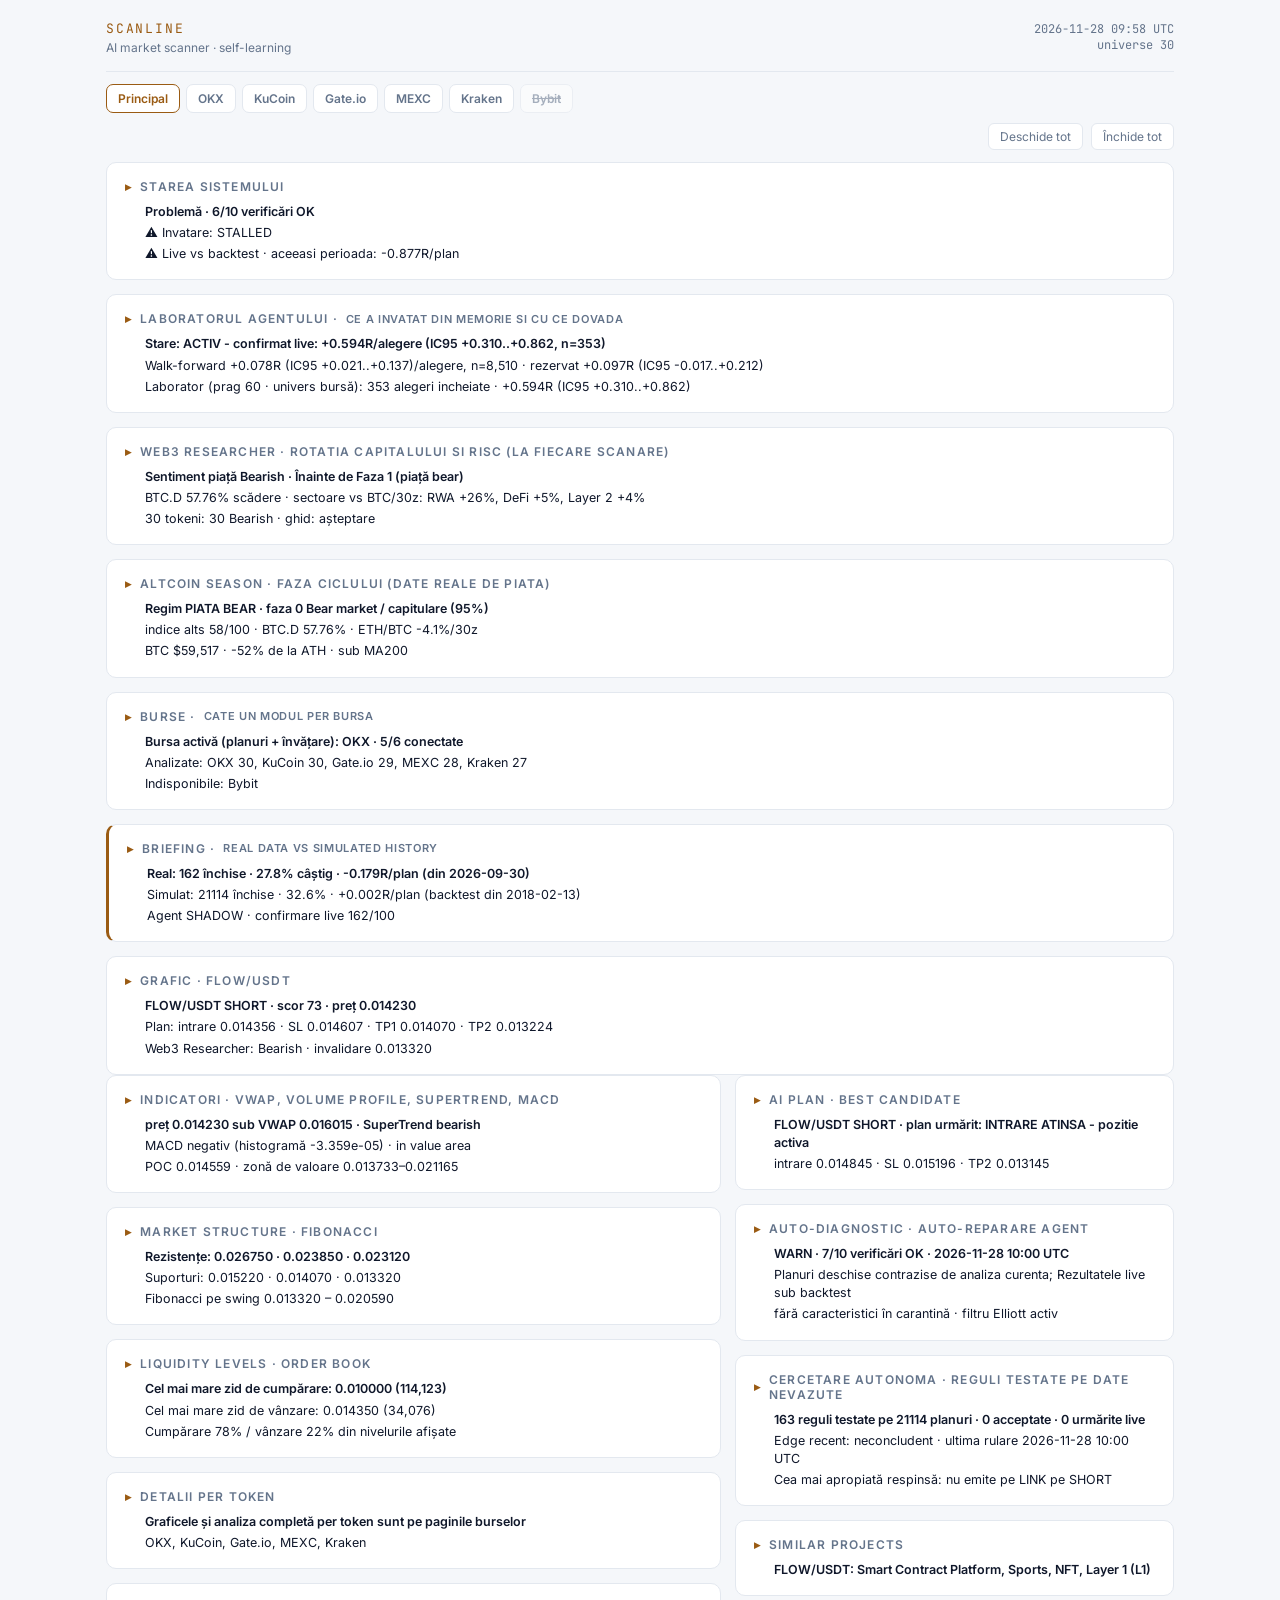
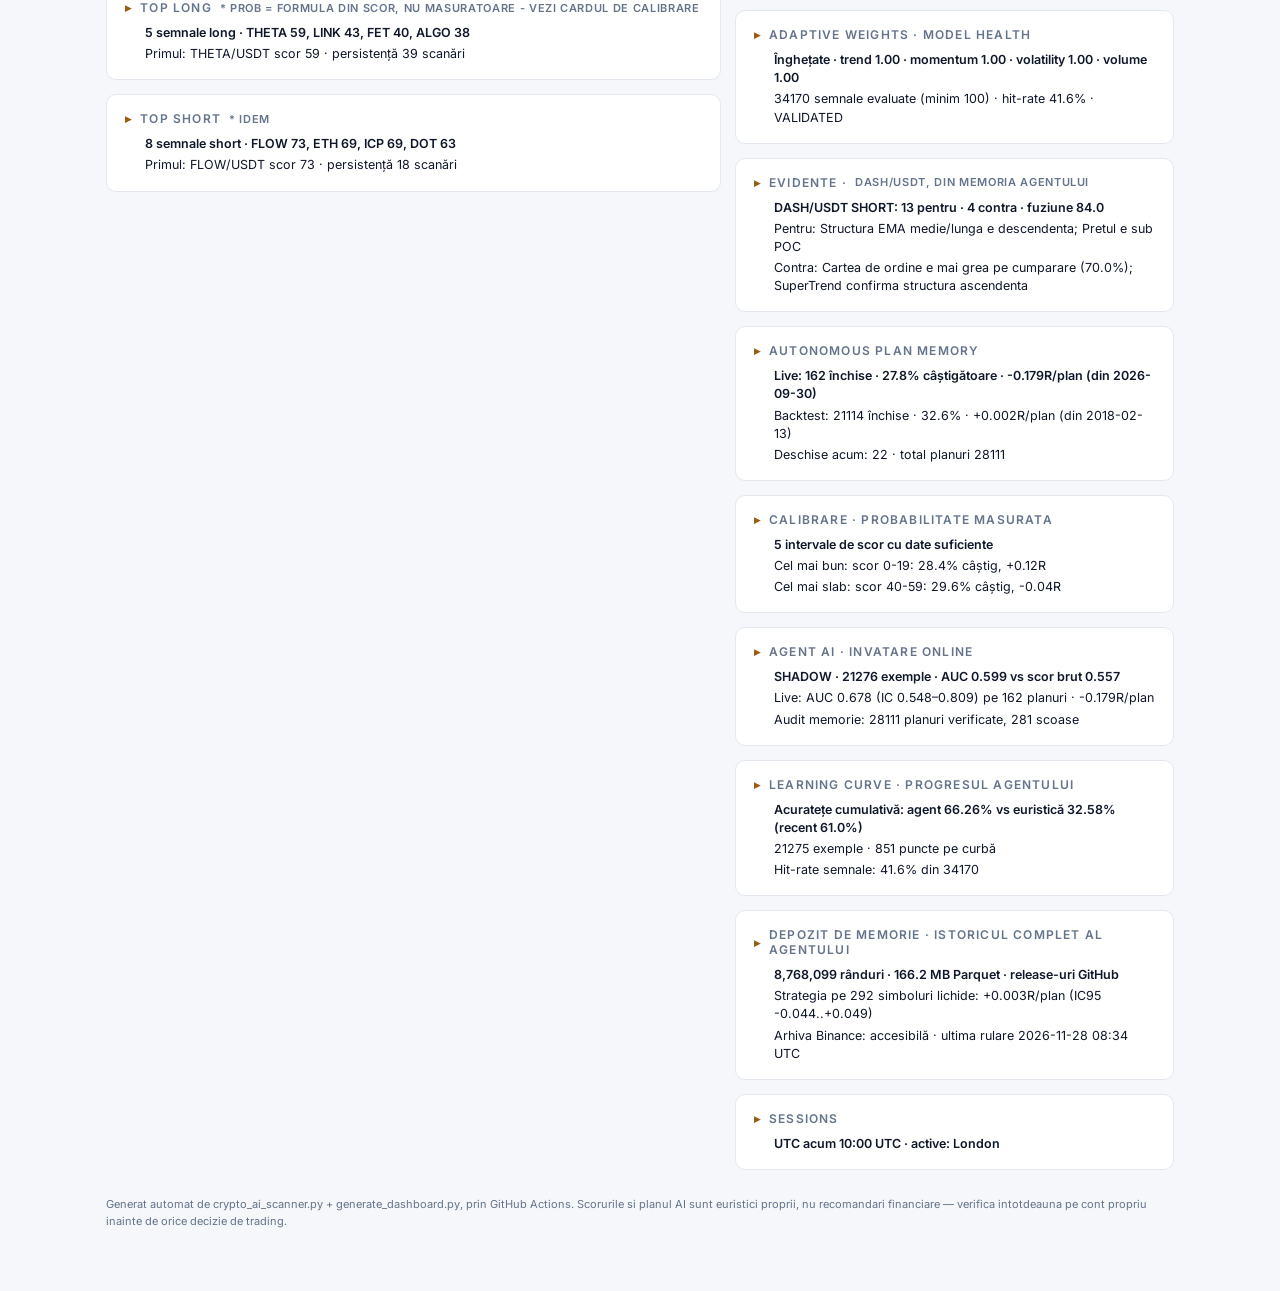
==== commit c78b6f7c: "scan 2026-11-28 10:00 UTC" ====
--- a/docs/index.html
+++ b/docs/index.html
@@ -683,24 +683,24 @@
 
   <header>
     <div class="brand">SCANLINE<small>AI market scanner &middot; self-learning</small></div>
-    <div class="meta">2026-11-28 08:58 UTC<br>universe 30</div>
+    <div class="meta">2026-11-28 09:58 UTC<br>universe 30</div>
   </header>
   <nav class="nav"><a class="nav-i nav-on" href="index.html">Principal</a><a class="nav-i" href="exchanges/okx.html">OKX</a><a class="nav-i" href="exchanges/kucoin.html">KuCoin</a><a class="nav-i" href="exchanges/gate.html">Gate.io</a><a class="nav-i" href="exchanges/mexc.html">MEXC</a><a class="nav-i" href="exchanges/kraken.html">Kraken</a><a class="nav-i nav-off" href="exchanges/bybit.html">Bybit</a></nav>
   <div class="fold-tools"><button type="button" data-fold="open">Deschide tot</button><button type="button" data-fold="close">Închide tot</button></div>
 
-  <details class="card fold" id="stare"><summary class="fold-head"><h2>Starea sistemului</h2><span class="fold-sum"><span class="fold-line" title="Problemă · 6/10 verificări OK">Problemă · 6/10 verificări OK</span><span class="fold-line" title="⚠ Invatare: STALLED">⚠ Invatare: STALLED</span><span class="fold-line" title="⚠ Live vs backtest · aceeasi perioada: -0.877R/plan">⚠ Live vs backtest · aceeasi perioada: -0.877R/plan</span></span></summary><div class="fold-body"><div class="hl-head hl-error">PROBLEMA</div><div class="hl-grid"><div class="hl-tile hl-warn"><span class="hl-t">Invatare</span><strong>STALLED</strong><span class="hl-d">ponderi inghetate de 47 zile - agentul nu isi mai ajusteaza decizia</span></div><div class="hl-tile hl-ok"><span class="hl-t">Scanari</span><strong>ritm orar</strong><span class="hl-d">ultima acum 3 min &middot; ultimele intervale: 61, 60, 60 min &middot; 25 in ultimele 24h</span></div><div class="hl-tile hl-ok"><span class="hl-t">Rulari scanare 24h</span><strong>25 reusite / 0 esuate</strong><span class="hl-d">surse: programate 2 &middot; ceas 23 &middot; santinela 0 &middot; manuale 0<br>toate rularile au reusit</span></div><div class="hl-tile hl-ok"><span class="hl-t">Agent AI (filtru · prag 100)</span><strong>SHADOW</strong><span class="hl-d">confirmare live 162/100 planuri semnale proprii &middot; AUC live 0.678 (IC 0.548-0.809)</span></div><div class="hl-tile hl-ok"><span class="hl-t">Predictii LONG</span><strong>7%</strong><span class="hl-d">7% LONG / 93% SHORT &middot; proportia de semnale cumpara ale agentului</span></div><div class="hl-tile hl-err"><span class="hl-t">Live vs backtest &middot; aceeasi perioada</span><strong>-0.877R/plan</strong><span class="hl-d">IC95 -1.303..-0.565 &middot; SEMNIFICATIV sub backtest &middot; 2026-09-30 - 2026-10-16, 33 live / 167 backtest</span></div><div class="hl-tile hl-warn"><span class="hl-t">Edge backtest &middot; 12 luni</span><strong>-0.055R/plan</strong><span class="hl-d">IC95 -0.177..+0.071 pe 3752 planuri &middot; nu e distinct de zero &middot; pe ani: 2024 +0.04 2025 -0.10 2026 -0.05</span></div><div class="hl-tile hl-warn"><span class="hl-t">Auto-diagnostic</span><strong>WARN</strong><span class="hl-d">2026-11-28 09:00 UTC &middot; Rezultatele live sub backtest; Edge-ul recent nu e distinct de zero</span></div><div class="hl-tile hl-ok"><span class="hl-t">Audit memorie planuri</span><strong>2 scoase acum</strong><span class="hl-d">28113 planuri verificate, 265 reevaluate pe lumanari reale &middot; 281 scoase in total &middot; reconstruita 2026-10-11 20:52 UTC (epoca 2)</span></div><div class="hl-tile hl-ok"><span class="hl-t">Date altseason</span><strong>la zi</strong><span class="hl-d">2026-11-28 08:58 UTC</span></div></div></div></details>
-
-  <details class="card fold" id="laborator"><summary class="fold-head"><h2>Laboratorul agentului &middot; <span class="dim">ce a invatat din memorie si cu ce dovada</span></h2><span class="fold-sum"><span class="fold-line" title="Stare: ACTIV - confirmat live: +0.594R/alegere (IC95 +0.310..+0.862, n=353)">Stare: ACTIV - confirmat live: +0.594R/alegere (IC95 +0.310..+0.862, n=353)</span><span class="fold-line" title="Walk-forward +0.078R (IC95 +0.021..+0.137)/alegere, n=8,510 · rezervat +0.097R (IC95 -0.017..+0.212)">Walk-forward +0.078R (IC95 +0.021..+0.137)/alegere, n=8,510 · rezervat +0.097R (IC95 -0.017..+0.212)</span><span class="fold-line" title="Laborator (prag 60 · univers bursă): 353 alegeri incheiate · +0.594R (IC95 +0.310..+0.862)">Laborator (prag 60 · univers bursă): 353 alegeri incheiate · +0.594R (IC95 +0.310..+0.862)</span></span></summary><div class="fold-body"><div class="lab-head"><span class="tag tag-bull">ACTIV - CONFIRMAT LIVE</span> <span>confirmat live: +0.594R/alegere (IC95 +0.310..+0.862, n=353)</span></div><p class="mem-note" style="margin-top:6px;">Modelul e confirmat live: alegerile de mai jos sunt recomandarile agentului.</p><p class="mem-note"><strong>Ce invata:</strong> pe fiecare bara de 4h a 705 monede lichide (2017-09-19 &ndash; 2026-11-27, 1,008,032 exemple, plus 6,636 instantanee live etichetate), cat R ar fi facut o tranzactie LONG si una SHORT: intrare la deschiderea barei urmatoare, SL la 1.5 ATR, TP la 2.0R, inchidere dupa cel mult 48 bare, comisioane 0.1% pe parte, orice ambiguitate din bara rezolvata impotriva tranzactiei. Alegerea agentului: cel mult 3 tranzactii pe bara, cu EV peste cuantila 95% a predictiilor de antrenare. Model ales: <strong>gbm</strong>. Antrenat 2026-11-27 21:53 UTC in 760.4 s.</p><div class="as-table-wrap"><table class="mem-table lab-table"><tr><th>Dovada</th><th>Alegeri</th><th>R mediu pe alegere</th><th>Toate tranzactiile posibile</th></tr><tr><td>an 2021</td><td>1,120</td><td>+0.069R (IC95 -0.107..+0.259)</td><td>-</td></tr><tr><td>an 2022</td><td>1,831</td><td>+0.036R (IC95 -0.089..+0.163)</td><td>-</td></tr><tr><td>an 2023</td><td>1,454</td><td>-0.026R (IC95 -0.181..+0.126)</td><td>-</td></tr><tr><td>an 2024</td><td>1,533</td><td>+0.128R (IC95 +0.008..+0.248)</td><td>-</td></tr><tr><td>an 2025</td><td>1,864</td><td>+0.160R (IC95 +0.034..+0.293)</td><td>-</td></tr><tr><td>an 2026</td><td>708</td><td>+0.093R (IC95 -0.035..+0.218)</td><td>-</td></tr><tr><td>walk-forward, total</td><td>8,510</td><td>+0.078R (IC95 +0.021..+0.137)</td><td>-0.049R (IC95 -0.070..-0.033)</td></tr><tr><td>(model linear, total)</td><td>9,542</td><td>+0.053R (IC95 -0.006..+0.113)</td><td>-</td></tr><tr><td>perioada rezervata 2026-05-31 – 2026-11-27</td><td>904</td><td>+0.097R (IC95 -0.017..+0.212)</td><td>-0.126R (IC95 -0.145..-0.106)</td></tr><tr><td>test inainte, tot universul bursei din 2026-10-19 (23 in curs)</td><td>353</td><td>+0.594R (IC95 +0.310..+0.862)</td><td>-</td></tr><tr><td>alegeri din scanari (30 de monede), etichetate</td><td>98</td><td>+0.666R (IC95 +0.128..+1.169)</td><td>-0.041R (IC95 -0.121..+0.038)</td></tr></table></div><p class="mem-note">IC95 prin bootstrap pe blocuri de timp (saptamani; zile pentru live). Coloana din dreapta e referinta: ce ar da o alegere la intamplare din aceleasi bare. Fiecare an e testat cu un model antrenat doar pe anii dinainte; perioada rezervata e folosita o singura data.</p><div class="lab-learned"><div><h4 class="scan-h">LONG: ce schimba cel mai mult EV-ul estimat</h4><ul class="lab-list"><li>volatilitatea BTC: de la 0.008 la 0.0175 &rarr; EV +0.000R <span class="dim">(importanta 26%)</span></li><li>BTC fata de media lui pe 30 de zile (ATR): de la -6.66 la 6.08 &rarr; EV +0.294R <span class="dim">(importanta 23%)</span></li><li>randamentul BTC pe 7 zile: de la -0.0723 la 0.057 &rarr; EV -0.067R <span class="dim">(importanta 12%)</span></li><li>cat de demult s-a facut minimul de 30 de zile: de la 0.0389 la 0.956 &rarr; EV +0.029R <span class="dim">(importanta 6%)</span></li><li>randamentul pe 30 de zile: de la -0.415 la 0.315 &rarr; EV +0.079R <span class="dim">(importanta 5%)</span></li><li>distanta pana la minimul de 30 de zile (ATR): de la 1.38 la 11.1 &rarr; EV -0.088R <span class="dim">(importanta 5%)</span></li></ul></div><div><h4 class="scan-h">SHORT: ce schimba cel mai mult EV-ul estimat</h4><ul class="lab-list"><li>volatilitatea BTC: de la 0.008 la 0.0175 &rarr; EV +0.018R <span class="dim">(importanta 14%)</span></li><li>distanta pana la maximul de 30 de zile (ATR): de la 2.6 la 22.2 &rarr; EV -0.001R <span class="dim">(importanta 8%)</span></li><li>RSI 14: de la 34.1 la 63.1 &rarr; EV -0.012R <span class="dim">(importanta 8%)</span></li><li>randamentul pe 30 de zile: de la -0.415 la 0.315 &rarr; EV -0.076R <span class="dim">(importanta 8%)</span></li><li>distanta pana la minimul de 30 de zile (ATR): de la 1.38 la 11.1 &rarr; EV +0.009R <span class="dim">(importanta 7%)</span></li><li>randamentul BTC pe 7 zile: de la -0.0723 la 0.057 &rarr; EV +0.050R <span class="dim">(importanta 6%)</span></li></ul></div></div><p class="mem-note">Efectul = cat se schimba EV-ul mediu estimat cand caracteristica trece de la cuantila 10% la 90%, restul ramanand ca in date. E ce a invatat modelul, nu o garantie: valoarea lui e doar cea din tabelul de dovezi.</p><h4 class="scan-h">Recomandarile agentului la bara curenta &middot; <span class="dim">2026-11-28 08:58 UTC, 30 monede evaluate</span></h4><div class="as-table-wrap"><table class="mem-table lab-table"><tr><th>Moneda</th><th>Directie</th><th>EV estimat</th><th>Intrare*</th><th>SL</th><th>TP</th><th>Alegere</th></tr><tr class=""><td>FLOW/USDT</td><td class="bull">LONG</td><td>+0.147R</td><td>0.01423</td><td>0.0137639</td><td>0.0151622</td><td>nelichid</td></tr><tr class=""><td>FIL/USDT</td><td class="bull">LONG</td><td>+0.100R</td><td>0.5159</td><td>0.492307</td><td>0.563086</td><td>-</td></tr><tr class=""><td>ZEN/USDT</td><td class="bull">LONG</td><td>+0.097R</td><td>3.6990</td><td>3.5739</td><td>3.9492</td><td>nelichid</td></tr><tr class=""><td>EGLD/USDT</td><td class="bull">LONG</td><td>+0.082R</td><td>2.2650</td><td>2.1778</td><td>2.4395</td><td>nelichid</td></tr><tr class=""><td>ZEC/USDT</td><td class="bull">LONG</td><td>+0.066R</td><td>739.15</td><td>685.17</td><td>847.12</td><td>-</td></tr><tr class=""><td>ETH/USDT</td><td class="bull">LONG</td><td>+0.064R</td><td>1,657.88</td><td>1,604.08</td><td>1,765.49</td><td>-</td></tr><tr class=""><td>DOT/USDT</td><td class="bull">LONG</td><td>+0.060R</td><td>0.6554</td><td>0.631045</td><td>0.704111</td><td>-</td></tr><tr class=""><td>TRX/USDT</td><td class="bear">SHORT</td><td>+0.049R</td><td>0.30085</td><td>0.303664</td><td>0.295221</td><td>-</td></tr><tr class=""><td>BTC/USDT</td><td class="bull">LONG</td><td>+0.045R</td><td>59,839.90</td><td>58,232.30</td><td>63,055.10</td><td>-</td></tr><tr class=""><td>AVAX/USDT</td><td class="bull">LONG</td><td>+0.039R</td><td>6.5420</td><td>6.3256</td><td>6.9747</td><td>-</td></tr></table></div><p class="mem-note">* pretul de inchidere al barei; intrarea reala e la deschiderea barei urmatoare. Toate aceste instantanee (si cele neale) se eticheteaza dupa ce se incheie si intra in antrenarea urmatoare - asa invata agentul din fiecare scanare.</p><details class="cc"><summary><span class="cc-title">Istoricul antrenarilor</span></summary><div class="cc-body"><div class="as-table-wrap"><table class="mem-table"><tr><th>Versiune</th><th>Stare</th><th>Model</th><th>Walk-forward</th><th>Rezervat</th><th>Alegeri live</th></tr><tr><td>20261127-2153</td><td>ACTIV</td><td>gbm</td><td>+0.078R</td><td>+0.097R</td><td>353</td></tr><tr><td>20261126-2207</td><td>ACTIV</td><td>gbm</td><td>+0.068R</td><td>+0.035R</td><td>339</td></tr><tr><td>20261125-2207</td><td>CERCETARE</td><td>linear</td><td>+0.052R</td><td>+0.116R</td><td>339</td></tr><tr><td>20261124-2258</td><td>ACTIV</td><td>gbm</td><td>+0.067R</td><td>+0.057R</td><td>321</td></tr><tr><td>20261124-0039</td><td>ACTIV</td><td>gbm</td><td>+0.084R</td><td>+0.040R</td><td>312</td></tr><tr><td>20261122-2012</td><td>ACTIV</td><td>gbm</td><td>+0.068R</td><td>+0.049R</td><td>279</td></tr><tr><td>20261121-1959</td><td>ACTIV</td><td>gbm</td><td>+0.069R</td><td>+0.062R</td><td>279</td></tr><tr><td>20261120-2058</td><td>ACTIV</td><td>gbm</td><td>+0.077R</td><td>+0.077R</td><td>275</td></tr></table></div></div></details></div></details>
-
-  <details class="card fold" id="web3-researcher"><summary class="fold-head"><h2>Web3 Researcher &middot; rotatia capitalului si risc (la fiecare scanare)</h2><span class="fold-sum"><span class="fold-line" title="Sentiment piață Bearish · Înainte de Faza 1 (piață bear)">Sentiment piață Bearish · Înainte de Faza 1 (piață bear)</span><span class="fold-line" title="BTC.D 57.76% scădere · sectoare vs BTC/30z: RWA +25%, DeFi +5%, Layer 2 +3%">BTC.D 57.76% scădere · sectoare vs BTC/30z: RWA +25%, DeFi +5%, Layer 2 +3%</span><span class="fold-line" title="30 tokeni: 30 Bearish · ghid: așteptare">30 tokeni: 30 Bearish · ghid: așteptare</span></span></summary><div class="fold-body"><span id="analist"></span><div class="an-head"><span class="tag tag-bear">SENTIMENT BEARISH</span> <span class="tag tag-ok">date la zi</span> <span class="dim">raport 2026-11-28 08:58 UTC · altseason evaluat 2026-11-28 08:58 UTC · istoric 10 ani până la 2026-11-27 · indice 90z recalculat pe 2026-11-28 (zile închise)</span></div><div class="an-body"><h3 class="an-h">1. DIAGNOSTIC MACRO (ALT SEASON CHECK)</h3><ul class="an-ul"><li><strong>Status BTC Dominance (BTC.D):</strong> Scădere · 57.76% (CoinGecko /global; între furnizori diferența ajunge la ~2.5 pp) · 7z -0.34 pp · 30z -1.50 pp · suport 57.76% (minimul pe 90 de zile): sub el, rotația spre alts se confirmă</li><li><strong>Faza Rotației de Capital:</strong> Înainte de Faza 1 (piață bear) — altcoins lovite, lichiditatea dispare · regim piata bear · BTC -52% de la ATH (închideri zilnice), +2% de la minim, BTC.D +0.0 pp/30z, ETH/BTC -4.2%/30z, large caps -1.1% vs BTC/30z · clasificare pe 9 faze: 0 (Bear market / capitulare), încredere 95%</li><li><strong>Altcoin Index:</strong> 58/100 (zonă mixtă; calculat pe 59 din top 100 altcoins, cele cu lumânări zilnice pe bursă) · 34 din 59 bat BTC; cu cele 41 fără date, indicele complet ar fi între 34 și 75; 10 monede la ±3 pp de BTC pe 90 de zile - indicele poate sări cu până la ~17 puncte de la o zi la alta · trend 90 de zile: 22 → 55 (+33, în creștere) pe indicele istoric comparabil · percentila 78 din 10 ani (indicele istoric comparabil)<svg class="an-spark" viewBox="0 0 260 58" role="img" aria-label="Indicele altseason pe 90 de zile"><line x1="3" x2="257" y1="16.0" y2="16.0" class="an-sp75"/><polyline points="3.0,43.6 22.5,37.3 42.1,37.8 61.6,29.8 81.2,23.0 100.7,24.2 120.2,19.6 139.8,25.9 159.3,32.1 178.8,31.0 198.4,37.3 217.9,37.8 237.5,39.6 257.0,26.5" class="an-spl" fill="none"/><circle cx="257.0" cy="26.5" r="2.6" class="an-spd"/><text x="3" y="57" class="an-spt">2026-08-29</text><text x="257" y="57" class="an-spt" text-anchor="end">2026-11-27</text></svg></li></ul><div class="an-10y"><span class="scan-h">Raportat la statistica ultimilor 10 ani</span><ul class="an-ul"><li>Probabilitatea ca indicele să atingă 75 în 90 de zile: 31% (frecvența istorică 34%; analogiile bat frecvența cu +19% pe 467 momente testate)</li><li>Faza curentă durează de 16 zile (mediana istorică a fazei: 59.5 zile)</li><li>În cele 389 zile de altseason din 10 ani, BTC.D scădea pe 30 de zile în 72% din zile (în restul zilelor: 40%) · acum: Scădere</li><li>BTC: 417 zile de la vârful ciclului (2025-10-06), 150 de la minim (+2.2%)</li><li>Ciclurile trecute, după minim: primul altseason în 2020-08, 2024-11</li><li>Calendarul ciclului: în bear-urile din istoric minimul a venit la 364, 366 de zile de la vârf; acum e ziua 417, iar minimul curent a venit în ziua 267 · fereastra istorică a minimului de ciclu s-a închis</li></ul></div><h3 class="an-h">2. SECTOARE MOMENTUM (MAXIM 2-3 NARAȚIUNI)</h3><ul class="an-ul"><li><strong>RWA:</strong><ul class="an-sub"><li><em>Catalizator:</em> RS +25% vs BTC/30z; 88% monede bat BTC</li><li><em>Sustenabilitate:</em> Trend structural <span class="an-why">(mediana vs BTC: 7z -3%, 30z +25%, 200z +32% · 88% din 24 monede bat BTC pe 30 de zile)</span></li></ul><div class="an-why">lideri vs BTC pe 30 de zile: ONYC +35%, JAAA +34%, SAFO +34%</div></li><li><strong>DeFi:</strong><ul class="an-sub"><li><em>Catalizator:</em> RS +5% vs BTC/30z; 58% monede bat BTC</li><li><em>Sustenabilitate:</em> Hype pe termen scurt <span class="an-why">(mediana vs BTC: 7z +4%, 30z +5%, 200z +37% · 58% din 26 monede bat BTC pe 30 de zile)</span></li></ul><div class="an-why">lideri vs BTC pe 30 de zile: JST +40%, PSTUSDC +34%, SUSDAI +34%</div></li><li><strong>Layer 2:</strong><ul class="an-sub"><li><em>Catalizator:</em> RS +3% vs BTC/30z; 53% monede bat BTC</li><li><em>Sustenabilitate:</em> Hype pe termen scurt <span class="an-why">(mediana vs BTC: 7z +3%, 30z +3%, 200z -17% · 53% din 30 monede bat BTC pe 30 de zile)</span></li></ul><div class="an-why">lideri vs BTC pe 30 de zile: CTR +45%, MERL +40%, XDAI +34%</div></li></ul><p class="an-note">Catalizatorul e motorul măsurat al mișcării (forța relativă față de BTC și lățimea sectorului), nu o știre. 12 din 12 sectoare CoinGecko cu date; fiecare sector se reîmprospătează o dată la 3 ore.</p><h3 class="an-h">3. FILTRARE ALFA (PROIECTE SPECIFICE)</h3><ul class="an-ul"><li><strong>LINK:</strong> <span class="an-why">Chainlink · #16 · listă scanată · forța relativă: bursă, închideri zilnice</span><ul class="an-sub"><li><em>Argument:</em> Bate BTC +8%/30z; R:R 0.6 din suport 1D</li><li><em>Risc Critic:</em> Fără risc critic măsurat; rămâne riscul de regim BTC</li></ul><div class="an-rr">R:R 0.6 (intrare $9.187, stop $7.3655, țintă $10.256) · suport 1D $7.52–$8.614 · rezistență 1D $10.256–$10.9845 · β 1.23 / corelație 0.68 cu BTC · scaner: LONG 43/100</div></li><li><strong>ALGO:</strong> <span class="an-why">Algorand · #80 · listă scanată · forța relativă: bursă, închideri zilnice</span><ul class="an-sub"><li><em>Argument:</em> Bate BTC +6%/30z; R:R 0.4 din suport 1D</li><li><em>Risc Critic:</em> Fără risc critic măsurat; rămâne riscul de regim BTC</li></ul><div class="an-rr">R:R 0.4 (intrare $0.07931, stop $0.06775, țintă $0.08369) · suport 1D $0.06918–$0.07485 · rezistență 1D $0.08369–$0.08888 · β 1.13 / corelație 0.57 cu BTC · scaner: LONG 38/100</div></li><li><strong>THETA:</strong> <span class="an-why">Theta Network · #196 · listă scanată · forța relativă: bursă, închideri zilnice</span><ul class="an-sub"><li><em>Argument:</em> Bate BTC +5%/30z; R:R 0.1 din suport 1D</li><li><em>Risc Critic:</em> Lichiditate scăzută: volum 24h $3.2M (2.4% din cap.)</li></ul><div class="an-rr">R:R 0.1 (intrare $0.13370, stop $0.11623, țintă $0.13530) · suport 1D $0.11850–$0.13530 · rezistență 1D $0.13530–$0.14380 · β 1.31 / corelație 0.63 cu BTC · scaner: LONG 59/100</div></li><li><strong>GRT:</strong> <span class="an-why">The Graph · #165 · listă scanată · forța relativă: bursă, închideri zilnice</span><ul class="an-sub"><li><em>Argument:</em> Bate BTC +1%/30z; R:R 0.4 din suport 1D</li><li><em>Risc Critic:</em> Lichiditate scăzută: volum 24h $4.8M (2.7% din cap.)</li></ul><div class="an-rr">R:R 0.4 (intrare $0.01635, stop $0.01466, țintă $0.01702) · suport 1D $0.01497–$0.01702 · rezistență 1D $0.01702–$0.01812 · β 1.33 / corelație 0.51 cu BTC · scaner: SHORT 45/100</div></li><li><strong>PIEVERSE:</strong> <span class="an-why">Pieverse · #67 · piață (top 250) · forța relativă: CoinGecko</span><ul class="an-sub"><li><em>Argument:</em> Bate BTC +392%/30z și +20%/7z</li><li><em>Risc Critic:</em> Diluare: 27% în circulație, FDV/MC 3.6x; deblocări viitoare</li></ul><div class="an-rr">fără lumânări zilnice pe bursă (nelistat sau peste limita de cereri pe scanare) - fără zone și R:R</div></li></ul><p class="an-note">Selecție: bat BTC pe 7 ȘI pe 30 de zile - din închiderile zilnice de pe bursă, aceleași cifre ca pe fișa tokenului (CoinGecko doar pentru monedele fără lumânări pe bursă). R:R e geometrie din zonele 1D (stop sub baza suportului, țintă la prima rezistență), nu probabilitate; asimetric = R:R ≥ 3. Riscul critic e măsurat: oferta în circulație și FDV (deblocări), volumul (lichiditate), β și corelația cu BTC. 4h: zonele au tinut la prima retestare in 71.0% din cazuri (IC 67.0-74.7%, n=538) fata de 69.1% pentru benzi aleatoare de aceeasi latime (n=1826) - in marja benzilor aleatoare - fara avantaj masurat 1D: zonele au tinut la prima retestare in 67.4% din cazuri (IC 63.9-70.8%, n=712) fata de 67.0% pentru benzi aleatoare de aceeasi latime (n=2133) - in marja benzilor aleatoare - fara avantaj masurat</p><h3 class="an-h">4. STRATEGIE EXECUTIVĂ</h3><ul class="an-ul"><li><strong>Sentiment General:</strong> Bearish — regim PIATA BEAR</li><li><strong>Ghid de Intrare:</strong> Așteptare confirmare breakout: BTC închidere zilnică peste $63,479 (rezistența 1D $62,268–$63,479) sau BTC.D sub 57.76% (minimul pe 30 de zile)</li><li><strong>Trigger de Invalidare:</strong> BTC închidere zilnică sub $55,134 (baza suportului 1D $55,134–$60,497) sau BTC.D peste 60.47% (maximul pe 30 de zile + 0.2 pp)</li></ul><details class="an-tokens"><summary><span class="an-h">PAȘII 1–4 PENTRU FIECARE TOKEN SCANAT</span> <span class="dim">30 tokeni · Bullish 0 · Neutru 0 · Bearish 30</span></summary><div class="an-tlist"><div class="an-trow"><span class="an-tk"><a href="exchanges/okx.html#tok-TRX-USDT">TRX</a></span><span class="tag tag-bear">Bearish</span><span class="an-tc">Forță proprie: RS +24% vs BTC/30z</span><span class="an-tn an-asym">R:R 5.5</span><span class="an-tn">inv. $0.29862</span></div><div class="an-trow"><span class="an-tk"><a href="exchanges/okx.html#tok-FIL-USDT">FIL</a></span><span class="tag tag-bear">Bearish</span><span class="an-tc">Sector DePIN crește; tokenul -21% vs BTC/30z</span><span class="an-tn">R:R 2.1</span><span class="an-tn">inv. $0.48440</span></div><div class="an-trow"><span class="an-tk"><a href="exchanges/okx.html#tok-DOT-USDT">DOT</a></span><span class="tag tag-bear">Bearish</span><span class="an-tc">Fără catalizator măsurat: -10% vs BTC/30z</span><span class="an-tn">R:R 1.4</span><span class="an-tn">inv. $0.61870</span></div><div class="an-trow"><span class="an-tk"><a href="exchanges/okx.html#tok-ETH-USDT">ETH</a></span><span class="tag tag-bear">Bearish</span><span class="an-tc">Fără catalizator măsurat: -4% vs BTC/30z</span><span class="an-tn">R:R 0.9</span><span class="an-tn">inv. $1,504.40</span></div><div class="an-trow"><span class="an-tk"><a href="exchanges/okx.html#tok-LINK-USDT">LINK</a></span><span class="tag tag-bear">Bearish</span><span class="an-tc">Sector RWA: RS +25% vs BTC/30z</span><span class="an-tn">R:R 0.6</span><span class="an-tn">inv. $7.52</span></div><div class="an-trow"><span class="an-tk"><a href="exchanges/okx.html#tok-AVAX-USDT">AVAX</a></span><span class="tag tag-bear">Bearish</span><span class="an-tc">Fără catalizator măsurat: -0% vs BTC/30z</span><span class="an-tn">R:R 0.5</span><span class="an-tn">inv. $5.684</span></div><div class="an-trow"><span class="an-tk"><a href="exchanges/okx.html#tok-BTC-USDT">BTC</a></span><span class="tag tag-bear">Bearish</span><span class="an-tc">Referința pieței</span><span class="an-tn">R:R 0.4</span><span class="an-tn">inv. $55,134.00</span></div><div class="an-trow"><span class="an-tk"><a href="exchanges/okx.html#tok-ADA-USDT">ADA</a></span><span class="tag tag-bear">Bearish</span><span class="an-tc">Fără catalizator măsurat: -2% vs BTC/30z</span><span class="an-tn">R:R 0.4</span><span class="an-tn">inv. $0.13330</span></div><div class="an-trow"><span class="an-tk"><a href="exchanges/okx.html#tok-XRP-USDT">XRP</a></span><span class="tag tag-bear">Bearish</span><span class="an-tc">Fără catalizator măsurat: -3% vs BTC/30z</span><span class="an-tn">R:R 0.4</span><span class="an-tn">inv. $0.85970</span></div><div class="an-trow"><span class="an-tk"><a href="exchanges/okx.html#tok-ZEC-USDT">ZEC</a></span><span class="tag tag-bear">Bearish</span><span class="an-tc">Fără catalizator măsurat: -24% vs BTC/30z</span><span class="an-tn">R:R 0.4</span><span class="an-tn">inv. $609.31</span></div><div class="an-trow"><span class="an-tk"><a href="exchanges/okx.html#tok-GRT-USDT">GRT</a></span><span class="tag tag-bear">Bearish</span><span class="an-tc">Sector DePIN: RS +4% vs BTC/30z</span><span class="an-tn">R:R 0.4</span><span class="an-tn">inv. $0.01497</span></div><div class="an-trow"><span class="an-tk"><a href="exchanges/okx.html#tok-ALGO-USDT">ALGO</a></span><span class="tag tag-bear">Bearish</span><span class="an-tc">Sector RWA: RS +25% vs BTC/30z</span><span class="an-tn">R:R 0.4</span><span class="an-tn">inv. $0.06918</span></div><div class="an-trow"><span class="an-tk"><a href="exchanges/okx.html#tok-SOL-USDT">SOL</a></span><span class="tag tag-bear">Bearish</span><span class="an-tc">Fără catalizator măsurat: -5% vs BTC/30z</span><span class="an-tn">R:R 0.4</span><span class="an-tn">inv. $64.84</span></div><div class="an-trow"><span class="an-tk"><a href="exchanges/okx.html#tok-MANA-USDT">MANA</a></span><span class="tag tag-bear">Bearish</span><span class="an-tc">Sector Gaming crește; tokenul -1% vs BTC/30z</span><span class="an-tn">R:R 0.3</span><span class="an-tn">inv. $0.05239</span></div><div class="an-trow"><span class="an-tk"><a href="exchanges/okx.html#tok-ICP-USDT">ICP</a></span><span class="tag tag-bear">Bearish</span><span class="an-tc">Sector AI: RS +1% vs BTC/30z</span><span class="an-tn">R:R 0.2</span><span class="an-tn">inv. $1.863</span></div><div class="an-trow"><span class="an-tk"><a href="exchanges/okx.html#tok-ATOM-USDT">ATOM</a></span><span class="tag tag-bear">Bearish</span><span class="an-tc">Forță proprie: RS +1% vs BTC/30z</span><span class="an-tn">R:R 0.2</span><span class="an-tn">inv. $1.128</span></div><div class="an-trow"><span class="an-tk"><a href="exchanges/okx.html#tok-NEAR-USDT">NEAR</a></span><span class="tag tag-bear">Bearish</span><span class="an-tc">Sector AI crește; tokenul -13% vs BTC/30z</span><span class="an-tn">R:R 0.2</span><span class="an-tn">inv. $2.7791</span></div><div class="an-trow"><span class="an-tk"><a href="exchanges/okx.html#tok-GRAM-USDT">GRAM</a></span><span class="tag tag-bear">Bearish</span><span class="an-tc">Forță proprie: RS +7% vs BTC/30z</span><span class="an-tn">R:R 0.1</span><span class="an-tn">inv. $0.87800</span></div><div class="an-trow"><span class="an-tk"><a href="exchanges/okx.html#tok-THETA-USDT">THETA</a></span><span class="tag tag-bear">Bearish</span><span class="an-tc">Sector DePIN: RS +4% vs BTC/30z</span><span class="an-tn">R:R 0.1</span><span class="an-tn">inv. $0.11850</span></div><div class="an-trow"><span class="an-tk"><a href="exchanges/okx.html#tok-ZEN-USDT">ZEN</a></span><span class="tag tag-bear">Bearish</span><span class="an-tc">Fără catalizator măsurat: -15% vs BTC/30z</span><span class="an-tn">R:R 0.1</span><span class="an-tn">inv. $3.303</span></div><div class="an-trow"><span class="an-tk"><a href="exchanges/okx.html#tok-AXS-USDT">AXS</a></span><span class="tag tag-bear">Bearish</span><span class="an-tc">Sector Gaming crește; tokenul -7% vs BTC/30z</span><span class="an-tn">R:R 0.1</span><span class="an-tn">inv. $0.57160</span></div><div class="an-trow"><span class="an-tk"><a href="exchanges/okx.html#tok-DOGE-USDT">DOGE</a></span><span class="tag tag-bear">Bearish</span><span class="an-tc">Fără catalizator măsurat: -2% vs BTC/30z</span><span class="an-tn">R:R n/d</span><span class="an-tn">inv. $0.05077</span></div><div class="an-trow"><span class="an-tk"><a href="exchanges/okx.html#tok-SUI-USDT">SUI</a></span><span class="tag tag-bear">Bearish</span><span class="an-tc">Fără catalizator măsurat: -3% vs BTC/30z</span><span class="an-tn">R:R n/d</span><span class="an-tn">inv. $0.58800</span></div><div class="an-trow"><span class="an-tk"><a href="exchanges/okx.html#tok-FET-USDT">FET</a></span><span class="tag tag-bear">Bearish</span><span class="an-tc">Sector AI crește; tokenul -7% vs BTC/30z</span><span class="an-tn">R:R n/d</span><span class="an-tn">inv. n/d</span></div><div class="an-trow"><span class="an-tk"><a href="exchanges/okx.html#tok-SEI-USDT">SEI</a></span><span class="tag tag-bear">Bearish</span><span class="an-tc">Fără catalizator măsurat: -3% vs BTC/30z</span><span class="an-tn">R:R n/d</span><span class="an-tn">inv. n/d</span></div><div class="an-trow"><span class="an-tk"><a href="exchanges/okx.html#tok-POL-USDT">POL</a></span><span class="tag tag-bear">Bearish</span><span class="an-tc">Sector Layer 2: RS +3% vs BTC/30z</span><span class="an-tn">R:R n/d</span><span class="an-tn">inv. $0.06749</span></div><div class="an-trow"><span class="an-tk"><a href="exchanges/okx.html#tok-DASH-USDT">DASH</a></span><span class="tag tag-bear">Bearish</span><span class="an-tc">Fără catalizator măsurat: -10% vs BTC/30z</span><span class="an-tn">R:R n/d</span><span class="an-tn">inv. $28.87</span></div><div class="an-trow"><span class="an-tk"><a href="exchanges/okx.html#tok-CHZ-USDT">CHZ</a></span><span class="tag tag-bear">Bearish</span><span class="an-tc">Fără catalizator măsurat: -3% vs BTC/30z</span><span class="an-tn">R:R n/d</span><span class="an-tn">inv. n/d</span></div><div class="an-trow"><span class="an-tk"><a href="exchanges/okx.html#tok-FLOW-USDT">FLOW</a></span><span class="tag tag-bear">Bearish</span><span class="an-tc">Fără catalizator măsurat: -23% vs BTC/30z</span><span class="an-tn">R:R n/d</span><span class="an-tn">inv. $0.01332</span></div><div class="an-trow"><span class="an-tk"><a href="exchanges/okx.html#tok-EGLD-USDT">EGLD</a></span><span class="tag tag-bear">Bearish</span><span class="an-tc">Sector AI crește; tokenul -9% vs BTC/30z</span><span class="an-tn">R:R n/d</span><span class="an-tn">inv. n/d</span></div></div><p class="an-note">Aceleași reguli ca pentru piață, aplicate fiecărui token din lista din care învață agentul: forța față de BTC și faza rotației, sectorul și momentum-ul lui, R:R din zonele 1D și riscul măsurat, apoi sentimentul (în interiorul sentimentului pieței), intrarea și invalidarea. Detaliul complet e pe cardul fiecărui token. Verdictele per token, verificate pe lumânările zilnice: la 7 zile — Bullish n=59: medie -8.4% vs BTC, au bătut BTC în 10%; Neutru n=517: medie -2.9% vs BTC; Bearish n=587: medie -1.8% vs BTC, au pierdut față de BTC în 65% · la 30 zile — Bullish n=51: medie -22.0% vs BTC, au bătut BTC în 2%; Neutru n=383: medie -8.2% vs BTC; Bearish n=98: medie -8.2% vs BTC, au pierdut față de BTC în 86%.</p><p class="an-note an-track"><strong>Cât valorează verdictul:</strong> Pe istoricul zilnic al bursei (2018-06-10 – 2026-11-20, 234 tokeni lichizi, 160,766 zile-token): la 7 zile — Bullish a bătut BTC în 40% din cazuri (mediana -3.1%), Bearish în 40%; diferența medie Bullish − Bearish +0.83 pp (IC95 +0.05..+1.65): Bullish bate Bearish, semnificativ; la 30 zile — Bullish a bătut BTC în 33% din cazuri (mediana -10.3%), Bearish în 35%; diferența medie Bullish − Bearish -0.01 pp (IC95 -2.15..+2.18): fără diferență măsurabilă.</p></details></div><div class="rc-head"><strong>BTC/USDT · 1D</strong><span class="rc-dir rc-bearish">Bearish</span><span class="dim">1d · 120 lumanari</span></div><div class="rc-scroll"><svg viewBox="0 0 760 340" class="rc" preserveAspectRatio="xMidYMid meet"><line class="grid" x1="0" y1="227" x2="662" y2="227"/><text class="axis-t" x="756" y="231" text-anchor="end">65,351.25</text><line class="grid" x1="0" y1="170" x2="662" y2="170"/><text class="axis-t" x="756" y="174" text-anchor="end">71,266.50</text><line class="grid" x1="0" y1="113" x2="662" y2="113"/><text class="axis-t" x="756" y="117" text-anchor="end">77,181.75</text><line class="grid" x1="0" y1="57" x2="662" y2="57"/><text class="axis-t" x="756" y="61" text-anchor="end">83,097.00</text><rect class="zone zs z1d" x="0" y="273.2" width="472" height="51.4"/><line class="zl zs z1d" x1="0" y1="273.2" x2="662" y2="273.2"/><line class="zl zs z1d" x1="0" y1="324.5" x2="662" y2="324.5"/><rect class="zone zr z1d" x="4" y="244.6" width="468" height="11.6"/><line class="zl zr z1d" x1="0" y1="244.6" x2="662" y2="244.6"/><line class="zl zr z1d" x1="0" y1="256.2" x2="662" y2="256.2"/><line class="lvl lvl-now" x1="0" y1="282" x2="662" y2="282"/><line class="lvl lvl-inv" x1="0" y1="325" x2="662" y2="325"/><path class="cu" d="M7.9 241.5V251.0M15.9 234.4V246.0M19.8 229.8V240.8M27.8 226.3V238.1M31.7 228.2V231.7M59.5 247.4V250.0M67.4 233.6V251.6M71.4 229.4V239.2M75.4 181.5V238.0M79.3 149.5V192.5M83.3 91.0V153.2M91.2 104.9V128.9M95.2 86.3V118.1M103.1 93.6V109.2M107.1 78.2V100.2M115.0 102.3V111.4M123.0 93.5V111.4M134.9 64.4V115.4M142.8 84.4V91.6M146.8 81.0V94.0M166.6 87.3V124.6M170.6 110.2V114.5M178.5 90.2V120.9M186.4 119.3V133.7M190.4 113.5V124.5M194.4 72.9V121.8M198.3 67.6V78.2M206.3 15.5V78.1M218.2 39.0V58.8M226.1 43.4V50.0M230.1 36.5V46.8M238.0 42.7V59.7M245.9 35.9V56.0M253.8 38.2V43.7M257.8 21.2V41.1M277.6 52.5V70.9M281.6 56.0V62.0M285.6 46.1V59.5M293.5 46.4V76.4M301.4 61.0V88.5M313.3 64.4V79.8M321.3 53.4V74.8M325.2 39.4V61.0M349.0 73.9V91.1M353.0 68.9V82.5M364.9 108.0V114.5M368.9 101.5V110.5M376.8 104.9V121.0M380.8 74.8V127.2M392.7 122.2V128.8M400.6 128.5V146.2M408.5 136.1V151.3M424.4 219.2V258.8M432.3 225.8V246.0M448.2 268.4V324.5M452.2 261.9V289.7M464.1 272.5V303.8M468.0 262.3V278.7" fill="none"/><path class="cuf" d="M6.7 243.7h2.5v7.2h-2.5zM14.6 238.7h2.5v5.4h-2.5zM18.6 233.3h2.5v5.4h-2.5zM26.5 230.8h2.5v5.7h-2.5zM30.5 230.4h2.5v0.8h-2.5zM58.2 248.4h2.5v0.8h-2.5zM66.2 234.5h2.5v15.6h-2.5zM70.1 232.6h2.5v1.9h-2.5zM74.1 188.5h2.5v44.1h-2.5zM78.1 153.1h2.5v35.4h-2.5zM82.0 102.2h2.5v50.8h-2.5zM90.0 108.0h2.5v6.4h-2.5zM93.9 96.0h2.5v12.0h-2.5zM101.9 95.6h2.5v4.7h-2.5zM105.8 84.0h2.5v11.6h-2.5zM113.8 103.3h2.5v3.7h-2.5zM121.7 99.9h2.5v8.6h-2.5zM133.6 74.3h2.5v37.6h-2.5zM141.5 88.0h2.5v1.6h-2.5zM145.5 83.1h2.5v4.9h-2.5zM165.3 112.9h2.5v6.2h-2.5zM169.3 112.4h2.5v0.8h-2.5zM177.2 103.6h2.5v13.1h-2.5zM185.2 122.7h2.5v5.4h-2.5zM189.1 120.6h2.5v2.1h-2.5zM193.1 77.7h2.5v43.0h-2.5zM197.1 74.2h2.5v3.5h-2.5zM205.0 22.9h2.5v52.1h-2.5zM216.9 44.1h2.5v0.8h-2.5zM224.8 43.8h2.5v3.3h-2.5zM228.8 43.4h2.5v0.8h-2.5zM236.7 51.3h2.5v1.5h-2.5zM244.7 39.6h2.5v12.1h-2.5zM252.6 40.8h2.5v2.3h-2.5zM256.6 23.8h2.5v17.0h-2.5zM276.4 61.2h2.5v8.3h-2.5zM280.4 57.7h2.5v3.4h-2.5zM284.3 50.3h2.5v7.4h-2.5zM292.3 55.9h2.5v12.6h-2.5zM300.2 64.9h2.5v5.3h-2.5zM312.1 66.1h2.5v5.9h-2.5zM320.0 57.3h2.5v10.4h-2.5zM324.0 47.1h2.5v10.3h-2.5zM347.8 77.6h2.5v7.3h-2.5zM351.7 73.4h2.5v4.2h-2.5zM363.6 110.0h2.5v2.2h-2.5zM367.6 102.2h2.5v7.8h-2.5zM375.5 110.7h2.5v6.2h-2.5zM379.5 81.5h2.5v29.3h-2.5zM391.4 125.9h2.5v0.8h-2.5zM399.3 130.8h2.5v4.9h-2.5zM407.3 143.6h2.5v2.1h-2.5zM423.1 226.7h2.5v11.4h-2.5zM431.1 230.5h2.5v0.8h-2.5zM446.9 275.9h2.5v12.1h-2.5zM450.9 265.8h2.5v10.1h-2.5zM462.8 273.5h2.5v6.0h-2.5zM466.8 272.4h2.5v1.1h-2.5z"/><path class="cd" d="M0.0 226.0V254.4M4.0 247.8V256.2M11.9 238.8V255.9M23.8 230.0V238.0M35.7 225.3V232.7M39.7 226.3V241.4M43.6 234.8V246.9M47.6 234.9V246.2M51.6 239.5V250.7M55.5 243.3V253.8M63.5 245.5V251.9M87.3 97.5V119.7M99.2 74.1V106.9M111.1 72.0V116.1M119.0 92.1V115.1M126.9 93.8V120.7M130.9 107.5V122.2M138.8 72.6V99.3M150.7 82.1V99.0M154.7 91.3V109.1M158.7 88.6V107.8M162.6 100.2V120.2M174.5 110.7V119.9M182.5 103.0V134.7M202.3 72.0V85.1M210.2 21.9V37.4M214.2 16.6V52.8M222.1 36.0V55.9M234.0 38.4V61.8M241.9 32.2V58.0M249.9 17.0V49.1M261.8 19.3V38.6M265.7 22.2V37.1M269.7 32.6V60.0M273.7 52.6V82.5M289.5 44.6V69.4M297.5 46.6V72.4M305.4 58.3V78.6M309.4 69.3V78.5M317.3 56.0V69.6M329.2 44.5V77.5M333.2 66.6V81.4M337.1 74.7V93.8M341.1 76.1V87.9M345.1 78.2V92.3M357.0 67.5V106.1M360.9 97.8V122.1M372.8 97.2V117.9M384.7 77.6V132.3M388.7 120.6V135.3M396.6 122.7V148.6M404.6 130.0V156.0M412.5 141.6V171.5M416.5 167.6V206.0M420.4 197.0V246.2M428.4 223.5V240.5M436.3 230.0V258.3M440.3 238.8V264.2M444.2 252.7V299.4M456.1 233.9V274.3M460.1 261.8V285.2M472.0 256.5V289.5" fill="none"/><path class="cdf" d="M-1.3 232.1h2.5v18.1h-2.5zM2.7 250.2h2.5v0.8h-2.5zM10.6 243.7h2.5v0.8h-2.5zM22.5 233.3h2.5v3.2h-2.5zM34.4 230.4h2.5v0.8h-2.5zM38.4 231.0h2.5v8.9h-2.5zM42.4 239.9h2.5v3.7h-2.5zM46.3 243.5h2.5v1.0h-2.5zM50.3 244.5h2.5v0.8h-2.5zM54.3 244.6h2.5v4.2h-2.5zM62.2 248.4h2.5v1.7h-2.5zM86.0 102.3h2.5v12.1h-2.5zM97.9 96.0h2.5v4.3h-2.5zM109.8 83.9h2.5v23.1h-2.5zM117.7 103.3h2.5v5.3h-2.5zM125.7 99.9h2.5v11.0h-2.5zM129.6 110.9h2.5v0.9h-2.5zM137.6 74.3h2.5v15.3h-2.5zM149.5 83.1h2.5v11.8h-2.5zM153.4 94.8h2.5v6.3h-2.5zM157.4 101.1h2.5v1.5h-2.5zM161.4 102.6h2.5v16.6h-2.5zM173.3 112.4h2.5v4.3h-2.5zM181.2 103.6h2.5v24.5h-2.5zM201.0 74.2h2.5v0.8h-2.5zM209.0 22.9h2.5v3.9h-2.5zM212.9 26.9h2.5v17.3h-2.5zM220.9 44.1h2.5v3.0h-2.5zM232.8 43.4h2.5v9.4h-2.5zM240.7 51.2h2.5v0.8h-2.5zM248.6 39.6h2.5v3.4h-2.5zM260.5 23.9h2.5v7.3h-2.5zM264.5 31.2h2.5v2.0h-2.5zM268.5 33.1h2.5v21.4h-2.5zM272.4 54.5h2.5v15.0h-2.5zM288.3 50.3h2.5v18.3h-2.5zM296.2 55.9h2.5v14.3h-2.5zM304.2 65.0h2.5v5.9h-2.5zM308.1 70.8h2.5v1.2h-2.5zM316.1 66.1h2.5v1.6h-2.5zM328.0 47.1h2.5v25.7h-2.5zM331.9 72.8h2.5v2.2h-2.5zM335.9 75.0h2.5v2.9h-2.5zM339.9 77.9h2.5v6.9h-2.5zM343.8 84.8h2.5v0.8h-2.5zM355.7 73.4h2.5v32.0h-2.5zM359.7 105.4h2.5v6.7h-2.5zM371.6 102.2h2.5v14.7h-2.5zM383.5 81.5h2.5v42.3h-2.5zM387.4 123.8h2.5v2.3h-2.5zM395.4 125.9h2.5v9.8h-2.5zM403.3 130.8h2.5v15.0h-2.5zM411.2 143.6h2.5v24.5h-2.5zM415.2 168.1h2.5v30.2h-2.5zM419.2 198.3h2.5v39.8h-2.5zM427.1 226.7h2.5v4.5h-2.5zM435.0 230.5h2.5v18.0h-2.5zM439.0 248.5h2.5v10.4h-2.5zM443.0 258.9h2.5v29.0h-2.5zM454.9 265.7h2.5v0.8h-2.5zM458.8 265.7h2.5v13.8h-2.5zM470.7 272.4h2.5v6.2h-2.5z"/><polyline class="ema50" points="0,245 4,245 8,245 12,246 16,246 20,246 24,246 28,246 32,246 36,246 40,245 44,246 48,245 52,245 56,244 59,244 63,243 67,242 71,241 75,239 79,237 83,234 87,231 91,228 95,225 99,222 103,219 107,216 111,213 115,210 119,208 123,205 127,202 131,200 135,197 139,193 143,190 147,187 151,185 155,182 159,180 163,178 167,176 171,173 175,171 178,168 182,166 186,164 190,161 194,158 198,155 202,151 206,147 210,142 214,138 218,135 222,131 226,127 230,123 234,120 238,116 242,112 246,108 250,104 254,100 258,95 262,91 266,87 270,83 274,81 278,79 282,78 286,77 290,76 294,76 297,75 301,74 305,74 309,73 313,73 317,72 321,71 325,70 329,69 333,69 337,69 341,69 345,69 349,68 353,68 357,68 361,68 365,68 369,67 373,67 377,68 381,67 385,67 389,67 393,68 397,69 401,70 405,72 409,75 413,77 416,80 420,84 424,88 428,92 432,95 436,99 440,103 444,108 448,113 452,117 456,122 460,127 464,132 468,136 472,141" fill="none"/><polyline class="ema200" points="79,192 83,192 87,192 91,191 95,191 99,190 103,190 107,189 111,189 115,188 119,188 123,187 127,187 131,187 135,186 139,185 143,185 147,184 151,184 155,183 159,183 163,182 167,182 171,181 175,180 178,180 182,180 186,179 190,179 194,178 198,177 202,177 206,176 210,175 214,175 218,174 222,173 226,172 230,172 234,171 238,170 242,170 246,169 250,169 254,168 258,167 262,167 266,166 270,165 274,165 278,164 282,163 286,163 290,162 294,161 297,161 301,160 305,159 309,159 313,158 317,157 321,156 325,156 329,155 333,154 337,154 341,154 345,153 349,153 353,152 357,152 361,152 365,152 369,152 373,151 377,151 381,151 385,151 389,151 393,151 397,151 401,151 405,152 409,152 413,152 416,153 420,153 424,154 428,154 432,155 436,156 440,156 444,157 448,158 452,159 456,160 460,161 464,162 468,163 472,164" fill="none"/><rect class="pill pill-zres2" x="504" y="236" width="155" height="18" rx="3"/><text class="pill-t" x="509" y="249">REZISTENTA 1D · varf</text><rect class="pill pill-zres2 pill-px" x="664" y="236" width="94" height="18" rx="3"/><text class="pill-t pill-pxt" x="669" y="249">63,479.00</text><rect class="pill pill-zres" x="475" y="256" width="184" height="18" rx="3"/><text class="pill-t" x="480" y="269">REZISTENTA 1D · forta 55</text><rect class="pill pill-zres pill-px" x="664" y="256" width="94" height="18" rx="3"/><text class="pill-t pill-pxt" x="669" y="269">62,268.50</text><rect class="pill pill-zsup" x="504" y="276" width="155" height="18" rx="3"/><text class="pill-t" x="509" y="289">SUPORT 1D · forta 34</text><rect class="pill pill-zsup pill-px" x="664" y="276" width="94" height="18" rx="3"/><text class="pill-t pill-pxt" x="669" y="289">60,497.48</text><rect class="pill pill-now" x="584" y="296" width="75" height="18" rx="3"/><text class="pill-t" x="589" y="309">PRET ACUM</text><rect class="pill pill-now pill-px" x="664" y="296" width="94" height="18" rx="3"/><text class="pill-t pill-pxt" x="669" y="309">59,544.00</text><rect class="pill pill-inv" x="540" y="316" width="119" height="18" rx="3"/><text class="pill-t" x="545" y="329">INVALIDARE TEZA</text><rect class="pill pill-inv pill-px" x="664" y="316" width="94" height="18" rx="3"/><text class="pill-t pill-pxt" x="669" y="329">55,134.00</text></svg></div><div class="legend an-legend"><span><i class="dot" style="background:#B5625E"></i>MA 50 zile</span><span><i class="dot" style="background:#2F5D9E"></i>MA 200 zile</span><span><i class="dot" style="background:#2E8B6A"></i>suport 1D</span><span><i class="dot" style="background:#C98A3E"></i>rezistență 1D</span><span><i class="dot" style="background:#2B4F8C"></i>preț acum</span><span><i class="dot" style="background:#8E2B2B"></i>invalidare</span></div></div></details>
-
-  <details class="card fold" id="altseason"><summary class="fold-head"><h2>Altcoin season &middot; faza ciclului (date reale de piata)</h2><span class="fold-sum"><span class="fold-line" title="Regim PIATA BEAR · faza 0 Bear market / capitulare (95%)">Regim PIATA BEAR · faza 0 Bear market / capitulare (95%)</span><span class="fold-line" title="indice alts 58/100 · BTC.D 57.76% · ETH/BTC -4.2%/30z">indice alts 58/100 · BTC.D 57.76% · ETH/BTC -4.2%/30z</span><span class="fold-line" title="BTC $59,544 · -52% de la ATH · sub MA200">BTC $59,544 · -52% de la ATH · sub MA200</span></span></summary><div class="fold-body"><div class="as-head"><div class="as-phase">FAZA 0</div><div><strong class="as-name">Bear market / capitulare</strong><div class="dim">Altcoins lovite puternic, lichiditatea dispare</div><div class="as-meta">incredere 95% &middot; semnal relativ altcoins vs BTC: faza 0 (Bear market / capitulare)</div></div></div><div class="as-season"><span class="tag tag-info">ZONA MIXTA</span> Indice Altcoin Season 90z (definitia CoinMarketCap): <strong>58</strong> / 100 &middot; calculat pe 59 din top 100 altcoins</div><div class="as-regime"><span class="as-rtag">REGIM CICLU BTC: PIATA BEAR</span> <span class="dim">BTC -52.3% fata de ATH ($124,824, acum 418 zile) &middot; minim $58,628 (2026-06-30), +2% de atunci &middot; media de 200 de zile $71,763 (sub)</span></div><div class="as-ladder"><div class="as-step cur"><span class="as-n">0</span><span class="as-t">Bear market / capitulare</span><span class="as-bar"><i style="width:100%"></i></span></div><div class="as-step nxt"><span class="as-n">1</span><span class="as-t">Acumulare / recuperare BTC</span><span class="as-bar"><i style="width:29%"></i></span></div><div class="as-step"><span class="as-n">2</span><span class="as-t">Faza bull BTC</span><span class="as-bar"><i style="width:36%"></i></span></div><div class="as-step"><span class="as-n">3</span><span class="as-t">Recuperare ETH</span><span class="as-bar"><i style="width:28%"></i></span></div><div class="as-step"><span class="as-n">4</span><span class="as-t">Altseason large-cap</span><span class="as-bar"><i style="width:41%"></i></span></div><div class="as-step"><span class="as-n">5</span><span class="as-t">Rotatie mid-cap</span><span class="as-bar"><i style="width:47%"></i></span></div><div class="as-step"><span class="as-n">6</span><span class="as-t">Faza speculativa small-cap</span><span class="as-bar"><i style="width:2%"></i></span></div><div class="as-step"><span class="as-n">7</span><span class="as-t">Euforie / final</span><span class="as-bar"><i style="width:0%"></i></span></div><div class="as-step"><span class="as-n">8</span><span class="as-t">Distributie -> bear market</span><span class="as-bar"><i style="width:14%"></i></span></div></div><div class="as-grid"><div class="as-cell"><span class="as-lbl">Dominanta BTC</span><strong>57.8%</strong><span class="dim">acum 30z ~57.8% (+0.0 pp) &middot; acum 200z ~58.1%</span></div><div class="as-cell"><span class="as-lbl">ETH/BTC</span><strong>0.02774</strong><span class="dim">30z -4.2% &middot; 200z -2.5%</span></div><div class="as-cell"><span class="as-lbl">Latime 30z (bat BTC)</span><strong>60% din top 100</strong><span class="dim">large 42% &middot; mid 64% &middot; small 60%</span></div><div class="as-cell"><span class="as-lbl">Mediana fata de BTC, 30z</span><strong>large -1.1%</strong><span class="dim">mid +5.0% &middot; small +7.7%</span></div><div class="as-cell"><span class="as-lbl">Bitcoin</span><strong>-25.2% pe 30z</strong><span class="dim">200z -26% &middot; fata de ATH -52.8%</span></div><div class="as-cell"><span class="as-lbl">Speculatie</span><strong>2% small caps +50%/30z</strong><span class="dim">volum altcoins 48% din total</span></div></div><div class="as-cols"><div><h4 class="scan-h">De ce faza 0</h4><ul class="as-ul"><li>BTC -52.3% fata de maximul istoric ($124,824, acum 418 zile)</li><li>minimul ciclului $58,628 (-53% fata de ATH, 2026-06-30)</li><li>revenire de doar +2% de la minim</li><li>dominanta BTC 57.8%</li><li>BTC -26% pe 200 de zile, -53% sub ATH</li><li>indice Altcoin Season 90z: 58 (zona mixta)</li></ul></div><div><h4 class="scan-h">Predictie: faza 1 - Acumulare / recuperare BTC</h4><p class="dim">Trecerea se confirma cand:</p><ul class="as-ul"><li>BTC peste $73,285 (+25% de la minimul $58,628) si peste media de 200 de zile ($71,763) -> faza 1, acumulare</li></ul></div></div><h4 class="scan-h">Context istoric &middot; 10 ani</h4><div class="ah-legend"><span style="color:#6B5BA8">&#9632; indice altseason istoric (0-100)</span> <span style="color:#8792A2">&#9632; BTC (scara log)</span> <span style="color:#2E8B6A">&#9632; altseason (indice &ge; 75)</span> <span style="color:#9E3530">V</span> varf ciclu &middot; <span style="color:#1F6B50">M</span> minim</div><div class="rc-scroll"><svg viewBox="0 0 760 210" class="ah-svg" role="img" aria-label="Indice altseason istoric si BTC"><rect x="82.4" y="12" width="23.8" height="170" fill="#2E8B6A" opacity="0.14"/><rect x="136.7" y="12" width="13.2" height="170" fill="#2E8B6A" opacity="0.14"/><rect x="316.8" y="12" width="2.6" height="170" fill="#2E8B6A" opacity="0.14"/><rect x="359.2" y="12" width="10.6" height="170" fill="#2E8B6A" opacity="0.14"/><rect x="369.8" y="12" width="5.3" height="170" fill="#2E8B6A" opacity="0.14"/><rect x="454.6" y="12" width="6.6" height="170" fill="#2E8B6A" opacity="0.14"/><rect x="613.6" y="12" width="2.0" height="170" fill="#2E8B6A" opacity="0.14"/><line x1="40" x2="750" y1="139.5" y2="139.5" stroke="#CBD5E1" stroke-dasharray="3 3"/><text x="36" y="142.5" text-anchor="end" class="ah-t">25</text><line x1="40" x2="750" y1="54.5" y2="54.5" stroke="#CBD5E1" stroke-dasharray="3 3"/><text x="36" y="57.5" text-anchor="end" class="ah-t">75</text><polyline points="40.0,182.0 41.3,181.0 42.6,181.6 44.0,179.8 45.3,179.8 46.6,179.7 47.9,179.8 49.3,179.5 50.6,179.3 51.9,178.2 53.2,177.7 54.6,175.4 55.9,175.1 57.2,175.1 58.5,173.7 59.9,174.0 61.2,173.0 62.5,172.0 63.8,171.5 65.2,167.3 66.5,163.6 67.8,167.3 69.1,169.9 70.5,166.8 71.8,166.7 73.1,163.4 74.4,164.1 75.8,161.4 77.1,158.5 78.4,156.3 79.7,157.3 81.1,162.9 82.4,162.8 83.7,159.8 85.0,158.0 86.4,158.6 87.7,156.9 89.0,152.7 90.3,147.7 91.7,146.7 93.0,141.0 94.3,138.1 95.6,133.0 97.0,133.2 98.3,134.1 99.6,136.2 100.9,134.6 102.3,137.6 103.6,139.0 104.9,132.2 106.2,131.0 107.6,125.6 108.9,118.1 110.2,120.5 111.5,117.6 112.9,117.6 114.2,118.8 115.5,119.8 116.8,121.1 118.2,117.5 119.5,114.8 120.8,108.9 122.1,108.2 123.5,107.0 124.8,102.8 126.1,105.0 127.4,97.5 128.8,92.4 130.1,87.0 131.4,75.1 132.7,71.3 134.0,80.8 135.4,82.2 136.7,78.9 138.0,81.9 139.3,89.3 140.7,88.2 142.0,103.5 143.3,95.2 144.6,88.1 146.0,90.6 147.3,87.0 148.6,94.3 149.9,96.5 151.3,97.9 152.6,102.6 153.9,104.0 155.2,98.4 156.6,95.1 157.9,94.1 159.2,93.7 160.5,96.0 161.9,97.0 163.2,102.3 164.5,100.7 165.8,103.5 167.2,104.1 168.5,106.4 169.8,104.6 171.1,104.3 172.5,104.1 173.8,99.7 175.1,97.9 176.4,103.1 177.8,106.3 179.1,106.2 180.4,103.5 181.7,101.6 183.1,106.1 184.4,106.3 185.7,104.7 187.0,104.8 188.4,104.6 189.7,105.4 191.0,105.6 192.3,106.3 193.7,105.6 195.0,106.0 196.3,114.7 197.6,122.9 199.0,121.7 200.3,125.4 201.6,124.6 202.9,120.1 204.3,123.0 205.6,120.4 206.9,123.2 208.2,124.3 209.6,125.2 210.9,125.4 212.2,123.8 213.5,121.5 214.9,121.8 216.2,122.9 217.5,121.6 218.8,120.7 220.1,121.1 221.5,119.3 222.8,111.6 224.1,113.1 225.4,111.1 226.8,112.5 228.1,109.3 229.4,99.4 230.7,98.6 232.1,95.5 233.4,97.9 234.7,98.6 236.0,93.7 237.4,88.5 238.7,89.8 240.0,85.0 241.3,88.8 242.7,90.6 244.0,93.1 245.3,86.4 246.6,87.5 248.0,88.9 249.3,90.4 250.6,90.4 251.9,90.5 253.3,90.7 254.6,92.5 255.9,97.5 257.2,97.7 258.6,97.2 259.9,97.8 261.2,93.8 262.5,93.4 263.9,95.9 265.2,97.9 266.5,102.2 267.8,101.4 269.2,101.3 270.5,103.3 271.8,101.4 273.1,101.8 274.5,99.5 275.8,98.1 277.1,96.2 278.4,95.2 279.8,93.9 281.1,91.9 282.4,92.6 283.7,92.7 285.1,95.2 286.4,99.0 287.7,113.3 289.0,105.2 290.4,105.4 291.7,101.5 293.0,103.4 294.3,103.4 295.7,99.5 297.0,95.3 298.3,96.3 299.6,92.4 301.0,95.2 302.3,90.9 303.6,92.3 304.9,93.4 306.2,92.6 307.6,94.2 308.9,93.7 310.2,94.0 311.5,94.3 312.9,88.4 314.2,87.9 315.5,86.1 316.8,85.0 318.2,86.4 319.5,86.7 320.8,90.4 322.1,89.5 323.5,90.1 324.8,89.3 326.1,89.2 327.4,87.0 328.8,86.5 330.1,83.1 331.4,81.9 332.7,78.1 334.1,75.3 335.4,72.4 336.7,70.2 338.0,71.0 339.4,70.8 340.7,65.4 342.0,60.2 343.3,55.1 344.7,51.8 346.0,50.7 347.3,54.5 348.6,53.4 350.0,43.4 351.3,42.0 352.6,38.4 353.9,41.1 355.3,39.5 356.6,37.2 357.9,38.1 359.2,36.4 360.6,35.7 361.9,35.1 363.2,37.4 364.5,38.4 365.9,36.6 367.2,37.3 368.5,45.2 369.8,49.0 371.2,50.1 372.5,53.2 373.8,47.5 375.1,55.2 376.5,52.6 377.8,53.1 379.1,53.8 380.4,56.0 381.8,49.9 383.1,48.4 384.4,43.3 385.7,43.5 387.1,41.1 388.4,42.7 389.7,39.2 391.0,44.2 392.4,45.7 393.7,46.0 395.0,41.3 396.3,36.5 397.6,34.1 399.0,33.5 400.3,34.5 401.6,31.4 402.9,33.2 404.3,37.0 405.6,36.2 406.9,40.5 408.2,42.9 409.6,42.8 410.9,40.3 412.2,43.1 413.5,46.5 414.9,46.2 416.2,50.6 417.5,49.1 418.8,44.9 420.2,45.8 421.5,50.2 422.8,45.4 424.1,49.4 425.5,48.1 426.8,47.0 428.1,42.6 429.4,43.0 430.8,48.2 432.1,47.2 433.4,47.5 434.7,49.0 436.1,56.4 437.4,57.0 438.7,57.9 440.0,55.2 441.4,55.6 442.7,66.2 444.0,68.8 445.3,68.5 446.7,69.3 448.0,69.7 449.3,66.3 450.6,67.4 452.0,64.8 453.3,64.2 454.6,63.8 455.9,67.7 457.3,69.3 458.6,70.0 459.9,66.2 461.2,70.4 462.6,71.0 463.9,70.3 465.2,71.1 466.5,70.4 467.9,70.8 469.2,68.9 470.5,68.8 471.8,75.5 473.2,77.2 474.5,76.3 475.8,74.9 477.1,74.5 478.5,75.9 479.8,75.0 481.1,75.4 482.4,74.5 483.8,67.9 485.1,65.4 486.4,65.6 487.7,65.6 489.0,67.0 490.4,62.9 491.7,64.6 493.0,66.1 494.3,63.8 495.7,59.3 497.0,60.1 498.3,59.3 499.6,57.3 501.0,57.5 502.3,59.6 503.6,59.0 504.9,59.4 506.3,60.0 507.6,60.4 508.9,59.4 510.2,61.7 511.6,61.5 512.9,60.5 514.2,56.7 515.5,55.8 516.9,56.5 518.2,56.8 519.5,57.8 520.8,57.8 522.2,57.8 523.5,57.6 524.8,61.3 526.1,61.3 527.5,61.7 528.8,62.5 530.1,60.5 531.4,61.1 532.8,59.6 534.1,59.6 535.4,58.5 536.7,54.0 538.1,52.5 539.4,52.1 540.7,50.7 542.0,49.9 543.4,50.1 544.7,46.4 546.0,46.9 547.3,45.8 548.7,45.1 550.0,44.8 551.3,42.8 552.6,45.9 554.0,48.2 555.3,45.4 556.6,45.9 557.9,40.8 559.3,39.7 560.6,38.1 561.9,31.1 563.2,29.3 564.6,31.2 565.9,30.2 567.2,30.3 568.5,29.5 569.9,33.3 571.2,31.6 572.5,33.1 573.8,33.4 575.1,33.6 576.5,29.7 577.8,30.5 579.1,30.8 580.4,30.5 581.8,31.8 583.1,34.9 584.4,33.6 585.7,36.9 587.1,32.7 588.4,31.4 589.7,31.7 591.0,38.2 592.4,35.4 593.7,35.4 595.0,33.6 596.3,35.5 597.7,36.6 599.0,36.0 600.3,33.4 601.6,33.4 603.0,33.8 604.3,32.0 605.6,31.4 606.9,30.3 608.3,31.2 609.6,22.7 610.9,22.1 612.2,21.2 613.6,20.4 614.9,19.8 616.2,17.2 617.5,20.7 618.9,21.4 620.2,18.3 621.5,20.8 622.8,18.2 624.2,18.4 625.5,18.5 626.8,19.8 628.1,20.3 629.5,21.7 630.8,23.6 632.1,26.4 633.4,24.5 634.8,23.3 636.1,25.1 637.4,26.2 638.7,24.3 640.1,23.2 641.4,20.6 642.7,20.7 644.0,18.1 645.4,17.3 646.7,16.2 648.0,17.2 649.3,15.9 650.7,16.8 652.0,17.3 653.3,16.8 654.6,16.5 656.0,13.3 657.3,13.9 658.6,13.8 659.9,14.5 661.2,13.6 662.6,14.2 663.9,16.0 665.2,16.3 666.5,15.4 667.9,14.5 669.2,15.2 670.5,14.8 671.8,12.0 673.2,14.5 674.5,15.8 675.8,14.8 677.1,17.0 678.5,17.1 679.8,21.6 681.1,22.9 682.4,23.6 683.8,22.1 685.1,23.6 686.4,22.8 687.7,23.3 689.1,21.0 690.4,21.9 691.7,21.4 693.0,22.9 694.4,26.5 695.7,30.1 697.0,30.8 698.3,32.7 699.7,30.7 701.0,30.9 702.3,28.2 703.6,29.9 705.0,31.8 706.3,30.8 707.6,28.2 708.9,27.7 710.3,27.1 711.6,26.1 712.9,25.4 714.2,27.2 715.6,27.1 716.9,29.6 718.2,33.5 719.5,31.9 720.9,33.0 722.2,34.9 723.5,33.0 724.8,33.9 726.2,32.4 727.5,33.2 728.8,33.3 730.1,33.1 731.5,32.8 732.8,26.4 734.1,26.6 735.4,26.4 736.8,26.7 738.1,23.5 739.4,24.7 740.7,23.8 742.1,25.3 743.4,25.3 744.7,26.0 746.0,27.3 747.4,27.9 748.7,32.6 750.0,34.4" fill="none" stroke="#8792A2" stroke-width="1.3"/><polyline points="40.0,114.0 41.3,131.0 42.6,97.0 44.0,114.0 45.3,97.0 46.6,63.0 47.9,63.0 49.3,80.0 50.6,80.0 51.9,80.0 53.2,104.6 54.6,151.1 55.9,151.1 57.2,151.1 58.5,166.5 59.9,182.0 61.2,182.0 62.5,182.0 63.8,166.5 65.2,182.0 66.5,167.9 67.8,167.9 69.1,167.9 70.5,153.6 71.8,116.5 73.1,116.5 74.4,129.6 75.8,116.5 77.1,116.5 78.4,90.5 79.7,90.5 81.1,77.5 82.4,51.3 83.7,12.0 85.0,25.1 86.4,12.0 87.7,12.0 89.0,12.0 90.3,12.0 91.7,12.0 93.0,12.0 94.3,12.0 95.6,12.0 97.0,25.1 98.3,25.1 99.6,38.2 100.9,25.1 102.3,38.2 103.6,38.2 104.9,38.2 106.2,51.3 107.6,90.5 108.9,168.9 110.2,155.8 111.5,142.7 112.9,142.7 114.2,142.7 115.5,155.8 116.8,155.8 118.2,168.9 119.5,168.9 120.8,139.5 122.1,150.0 123.5,152.1 124.8,172.0 126.1,144.3 127.4,182.0 128.8,164.2 130.1,164.2 131.4,173.0 132.7,146.1 134.0,92.6 135.4,60.6 136.7,35.1 138.0,19.7 139.3,19.7 140.7,12.0 142.0,12.0 143.3,19.7 144.6,19.7 146.0,27.5 147.3,34.1 148.6,19.3 149.9,71.2 151.3,89.9 152.6,146.6 153.9,174.9 155.2,139.5 156.6,132.4 157.9,139.5 159.2,118.2 160.5,111.1 161.9,89.9 163.2,111.1 164.5,61.6 165.8,75.8 167.2,61.6 168.5,61.6 169.8,68.6 171.1,97.0 172.5,104.1 173.8,153.6 175.1,160.8 176.4,167.9 177.8,174.9 179.1,182.0 180.4,174.9 181.7,174.9 183.1,168.4 184.4,168.4 185.7,155.8 187.0,156.8 188.4,150.5 189.7,163.1 191.0,138.0 192.3,144.3 193.7,138.0 195.0,93.8 196.3,112.8 197.6,125.4 199.0,131.7 200.3,125.4 201.6,131.7 202.9,125.4 204.3,119.1 205.6,125.4 206.9,112.8 208.2,119.1 209.6,131.7 210.9,138.0 212.2,125.4 213.5,97.0 214.9,115.2 216.2,109.1 217.5,72.7 218.8,78.8 220.1,84.9 221.5,78.8 222.8,66.6 224.1,84.9 225.4,133.4 226.8,127.4 228.1,133.4 229.4,157.7 230.7,145.6 232.1,145.6 233.4,145.6 234.7,146.8 236.0,165.0 237.4,165.5 238.7,165.5 240.0,165.5 241.3,165.5 242.7,160.1 244.0,160.1 245.3,160.1 246.6,160.1 248.0,160.1 249.3,165.5 250.6,165.5 251.9,171.0 253.3,171.0 254.6,160.8 255.9,171.5 257.2,144.8 258.6,129.0 259.9,150.0 261.2,166.0 262.5,113.0 263.9,86.5 265.2,63.5 266.5,79.0 267.8,42.9 269.2,58.4 270.5,73.9 271.8,79.0 273.1,79.0 274.5,109.9 275.8,120.1 277.1,89.3 278.4,73.9 279.8,79.0 281.1,63.5 282.4,63.5 283.7,73.9 285.1,73.9 286.4,79.0 287.7,63.5 289.0,94.5 290.4,84.1 291.7,58.4 293.0,84.1 294.3,104.6 295.7,94.5 297.0,130.5 298.3,151.1 299.6,156.2 301.0,115.0 302.3,140.9 303.6,120.1 304.9,89.3 306.2,89.3 307.6,94.5 308.9,89.3 310.2,76.9 311.5,76.9 312.9,117.1 314.2,62.0 315.5,57.1 316.8,32.1 318.2,47.0 319.5,57.1 320.8,76.9 322.1,76.9 323.5,104.3 324.8,97.0 326.1,101.8 327.4,115.9 328.8,130.0 330.1,126.9 331.4,145.3 332.7,163.6 334.1,168.6 335.4,173.3 336.7,173.5 338.0,169.2 339.4,165.0 340.7,161.3 342.0,173.7 343.3,157.2 344.7,165.8 346.0,133.4 347.3,129.3 348.6,92.9 350.0,109.1 351.3,76.8 352.6,101.1 353.9,92.9 355.3,88.8 356.6,92.9 357.9,76.8 359.2,43.6 360.6,31.7 361.9,27.8 363.2,27.8 364.5,43.6 365.9,35.8 367.2,39.7 368.5,19.7 369.8,39.0 371.2,35.1 372.5,35.1 373.8,42.9 375.1,62.2 376.5,70.0 377.8,116.4 379.1,100.9 380.4,147.2 381.8,158.9 383.1,162.6 384.4,166.9 385.7,174.5 387.1,151.7 388.4,163.1 389.7,151.7 391.0,114.0 392.4,76.3 393.7,106.5 395.0,132.9 396.3,151.7 397.6,151.7 399.0,125.4 400.3,132.9 401.6,132.9 402.9,132.9 404.3,129.1 405.6,144.3 406.9,151.7 408.2,156.2 409.6,152.4 410.9,152.4 412.2,130.3 413.5,119.1 414.9,82.2 416.2,152.4 417.5,148.7 418.8,141.4 420.2,141.4 421.5,171.0 422.8,171.0 424.1,163.5 425.5,159.9 426.8,145.1 428.1,156.2 429.4,152.4 430.8,152.4 432.1,148.7 433.4,115.5 434.7,145.1 436.1,145.1 437.4,152.4 438.7,156.2 440.0,141.4 441.4,159.9 442.7,152.4 444.0,137.6 445.3,137.6 446.7,137.6 448.0,141.4 449.3,137.6 450.6,141.4 452.0,93.3 453.3,63.7 454.6,41.6 455.9,45.3 457.3,26.8 458.6,15.7 459.9,30.5 461.2,86.0 462.6,71.2 463.9,74.9 465.2,63.7 466.5,93.3 467.9,82.2 469.2,122.8 470.5,122.8 471.8,122.8 473.2,126.6 474.5,119.1 475.8,133.9 477.1,126.6 478.5,126.6 479.8,141.4 481.1,141.4 482.4,137.6 483.8,145.1 485.1,145.1 486.4,156.2 487.7,145.1 489.0,137.6 490.4,137.6 491.7,137.6 493.0,145.1 494.3,152.4 495.7,156.2 497.0,163.5 498.3,156.2 499.6,178.3 501.0,171.0 502.3,174.7 503.6,174.7 504.9,182.0 506.3,182.0 507.6,174.7 508.9,178.3 510.2,174.7 511.6,174.7 512.9,167.2 514.2,174.7 515.5,152.4 516.9,152.4 518.2,152.4 519.5,141.4 520.8,133.9 522.2,145.1 523.5,145.1 524.8,148.7 526.1,148.7 527.5,137.6 528.8,130.3 530.1,97.0 531.4,97.0 532.8,148.7 534.1,152.4 535.4,163.5 536.7,167.2 538.1,163.5 539.4,148.7 540.7,126.6 542.0,122.8 543.4,122.8 544.7,148.7 546.0,122.8 547.3,126.6 548.7,119.1 550.0,108.0 551.3,130.3 552.6,93.3 554.0,78.5 555.3,100.7 556.6,122.8 557.9,152.4 559.3,133.9 560.6,122.8 561.9,111.8 563.2,119.1 564.6,141.4 565.9,152.4 567.2,152.4 568.5,126.6 569.9,156.2 571.2,152.4 572.5,156.2 573.8,156.2 575.1,148.7 576.5,156.2 577.8,159.9 579.1,163.5 580.4,171.0 581.8,167.2 583.1,167.2 584.4,167.2 585.7,167.2 587.1,141.4 588.4,159.9 589.7,159.9 591.0,163.5 592.4,159.9 593.7,156.2 595.0,159.9 596.3,156.2 597.7,137.6 599.0,122.8 600.3,141.4 601.6,145.1 603.0,137.6 604.3,148.7 605.6,145.1 606.9,159.9 608.3,163.5 609.6,159.9 610.9,137.6 612.2,93.3 613.6,34.1 614.9,45.3 616.2,52.6 617.5,82.2 618.9,74.9 620.2,74.9 621.5,89.7 622.8,100.7 624.2,89.7 625.5,111.8 626.8,119.1 628.1,115.5 629.5,159.9 630.8,174.7 632.1,167.2 633.4,167.2 634.8,163.5 636.1,167.2 637.4,159.9 638.7,163.5 640.1,156.2 641.4,152.4 642.7,141.4 644.0,133.9 645.4,137.6 646.7,145.1 648.0,137.6 649.3,145.1 650.7,152.4 652.0,163.5 653.3,156.2 654.6,152.4 656.0,145.1 657.3,74.9 658.6,108.0 659.9,86.0 661.2,130.3 662.6,97.0 663.9,97.0 665.2,86.0 666.5,78.5 667.9,56.4 669.2,71.2 670.5,56.4 671.8,60.1 673.2,115.5 674.5,133.9 675.8,130.3 677.1,137.6 678.5,137.6 679.8,126.6 681.1,141.4 682.4,133.9 683.8,141.4 685.1,133.9 686.4,137.6 687.7,133.9 689.1,119.1 690.4,122.8 691.7,122.8 693.0,122.8 694.4,148.7 695.7,152.4 697.0,156.2 698.3,156.2 699.7,152.4 701.0,148.7 702.3,130.3 703.6,141.4 705.0,144.3 706.3,151.7 707.6,163.1 708.9,148.0 710.3,155.5 711.6,151.7 712.9,114.0 714.2,163.1 715.6,156.2 716.9,120.1 718.2,125.4 719.5,135.6 720.9,140.9 722.2,125.4 723.5,125.4 724.8,120.1 726.2,120.1 727.5,115.0 728.8,104.6 730.1,125.4 731.5,135.2 732.8,137.1 734.1,150.2 735.4,122.2 736.8,129.6 738.1,101.6 739.4,75.6 740.7,68.1 742.1,73.7 743.4,90.5 744.7,97.8 746.0,110.9 747.4,125.9 748.7,110.9 750.0,110.9" fill="none" stroke="#6B5BA8" stroke-width="1.8"/><line x1="132.7" x2="132.7" y1="12" y2="182" stroke="#9E3530" stroke-width="0.8" opacity="0.7"/><text x="134.7" y="24.0" text-anchor="start" class="ah-t ah-h">V 2017-12</text><text x="134.7" y="24.0" text-anchor="start" class="ah-t" style="fill:#9E3530">V 2017-12</text><line x1="201.6" x2="201.6" y1="12" y2="182" stroke="#1F6B50" stroke-width="0.8" opacity="0.7"/><text x="203.6" y="177.0" text-anchor="start" class="ah-t ah-h">M 2018-12</text><text x="203.6" y="177.0" text-anchor="start" class="ah-t" style="fill:#1F6B50">M 2018-12</text><line x1="363.2" x2="363.2" y1="12" y2="182" stroke="#9E3530" stroke-width="0.8" opacity="0.7"/><text x="365.2" y="24.0" text-anchor="start" class="ah-t ah-h">V 2021-04</text><text x="365.2" y="24.0" text-anchor="start" class="ah-t" style="fill:#9E3530">V 2021-04</text><line x1="381.8" x2="381.8" y1="12" y2="182" stroke="#1F6B50" stroke-width="0.8" opacity="0.7"/><text x="383.8" y="177.0" text-anchor="start" class="ah-t ah-h">M 2021-07</text><text x="383.8" y="177.0" text-anchor="start" class="ah-t" style="fill:#1F6B50">M 2021-07</text><line x1="401.6" x2="401.6" y1="12" y2="182" stroke="#9E3530" stroke-width="0.8" opacity="0.7"/><text x="403.6" y="38.0" text-anchor="start" class="ah-t ah-h">V 2021-11</text><text x="403.6" y="38.0" text-anchor="start" class="ah-t" style="fill:#9E3530">V 2021-11</text><line x1="471.8" x2="471.8" y1="12" y2="182" stroke="#1F6B50" stroke-width="0.8" opacity="0.7"/><text x="473.8" y="177.0" text-anchor="start" class="ah-t ah-h">M 2022-11</text><text x="473.8" y="177.0" text-anchor="start" class="ah-t" style="fill:#1F6B50">M 2022-11</text><line x1="671.8" x2="671.8" y1="12" y2="182" stroke="#9E3530" stroke-width="0.8" opacity="0.7"/><text x="669.8" y="24.0" text-anchor="end" class="ah-t ah-h">V 2025-10</text><text x="669.8" y="24.0" text-anchor="end" class="ah-t" style="fill:#9E3530">V 2025-10</text><line x1="723.5" x2="723.5" y1="12" y2="182" stroke="#1F6B50" stroke-width="0.8" opacity="0.7"/><text x="721.5" y="177.0" text-anchor="end" class="ah-t ah-h">M 2026-06</text><text x="721.5" y="177.0" text-anchor="end" class="ah-t" style="fill:#1F6B50">M 2026-06</text><text x="66.5" y="204" text-anchor="middle" class="ah-t">2017</text><text x="135.4" y="204" text-anchor="middle" class="ah-t">2018</text><text x="205.6" y="204" text-anchor="middle" class="ah-t">2019</text><text x="274.5" y="204" text-anchor="middle" class="ah-t">2020</text><text x="343.3" y="204" text-anchor="middle" class="ah-t">2021</text><text x="412.2" y="204" text-anchor="middle" class="ah-t">2022</text><text x="481.1" y="204" text-anchor="middle" class="ah-t">2023</text><text x="550.0" y="204" text-anchor="middle" class="ah-t">2024</text><text x="620.2" y="204" text-anchor="middle" class="ah-t">2025</text><text x="689.1" y="204" text-anchor="middle" class="ah-t">2026</text><circle cx="750.0" cy="110.9" r="3.5" fill="#6B5BA8"/><text x="745.0" y="104.9" text-anchor="end" class="ah-t ah-h" style="font-weight:700">ACUM 42</text><text x="745.0" y="104.9" text-anchor="end" class="ah-t" style="fill:#3F3470;font-weight:700">ACUM 42</text></svg></div><div class="as-cols"><h4 class="scan-h">Unde suntem fata de istoric</h4><ul class="as-ul"><li>417 zile de la varful ciclului ($124,824, 2025-10-06)</li><li>150 zile de la minim (2026-06-30, +2.2% de atunci)</li><li>indicele istoric comparabil e la percentila 78 din 10 ani</li><li>faza comparabila istoric: 16 zile in faza curenta (durata mediana istorica: 59.5 zile)</li></ul><p class="dim">In acelasi punct dupa minim, in ciclurile trecute:</p><ul class="as-ul"><li>dupa minimul din 2018-12: in 2019-05 indicele era 14, faza 1 (Acumulare / recuperare BTC); primul altseason a venit in 2020-08</li><li>dupa minimul din 2021-07: in 2021-12 indicele era 17, faza 6 (Faza speculativa small-cap); fara altseason pana la varful urmator</li><li>dupa minimul din 2022-11: in 2023-04 indicele era 6, faza 1 (Acumulare / recuperare BTC); primul altseason a venit in 2024-11</li></ul><div><h4 class="scan-h">Ce urmeaza, invatat din istoric</h4><ul class="as-ul"><li>probabilitatea ca indicele sa atinga 75 in 90 de zile: <strong>31%</strong> (in acumulare ar insemna o rotatie larga; un altseason de ciclu cere si BTC aproape de ATH) (analogii 28%, tranzitii 32%, frecventa istorica 34%)</li><li>putere predictiva, evaluata walk-forward pe 467 momente din 10 ani, fata de frecventa istorica: analogii +19%, tranzitii -8%</li><li>ponderi invatate: analogii 0.45 &middot; tranzitii 0.25 &middot; frecventa 0.29; predictii verificate de la lansare: 0</li><li>peste 30 de zile, istoric: faza 0 (Bear market / capitulare) 84%, faza 1 (Acumulare / recuperare BTC) 15%, faza 2 (Faza bull BTC) 1%</li></ul></div></div><div class="as-cols"><div><h4 class="scan-h">Fazele bear majore (&ge; 45%) si altseason-urile de dupa</h4><div class="as-table-wrap"><table class="as-table"><tr><th>Varf</th><th>Pret</th><th>Minim</th><th>Scadere</th><th>Zile</th><th>Altseason dupa minim</th></tr><tr><td>2017-12-16</td><td>$19,641</td><td>2018-12-15</td><td>-83.8%</td><td>364</td><td>2020-08 (varf 88), 2021-03 (varf 98)</td></tr><tr><td>2021-04-13</td><td>$63,446</td><td>2021-07-20</td><td>-53.1%</td><td>98</td><td>-</td></tr><tr><td>2021-11-08</td><td>$67,542</td><td>2022-11-09</td><td>-76.7%</td><td>366</td><td>2024-11 (varf 91)</td></tr><tr><td>2025-10-06</td><td>$124,824</td><td>2026-06-30</td><td>-53.0%</td><td>267</td><td>-</td></tr></table></div></div><div><h4 class="scan-h">Cele mai asemanatoare momente si ce a urmat</h4><div class="as-table-wrap"><table class="as-table"><tr><th>Moment</th><th>Indice</th><th>Faza</th><th>Altseason in 90z</th><th>BTC 90z</th></tr><tr><td>2020-09-08</td><td>56</td><td>1</td><td>nu</td><td>+90%</td></tr><tr><td>2020-01-15</td><td>48</td><td>0</td><td>DA</td><td>-22%</td></tr><tr><td>2020-07-03</td><td>54</td><td>1</td><td>DA</td><td>+17%</td></tr><tr><td>2020-04-13</td><td>58</td><td>0</td><td>nu</td><td>+35%</td></tr><tr><td>2026-07-08</td><td>39</td><td>0</td><td>nu</td><td>+37%</td></tr><tr><td>2023-09-09</td><td>44</td><td>1</td><td>nu</td><td>+71%</td></tr></table></div></div></div><p class="dim as-note">Istoric: Coin Metrics community data (CC BY-NC 4.0, pana la 2026-11-27) prelungit din bursa pana la 2026-11-27; 143 active. Indicele istoric foloseste altcoins cu istoric lung (~45), nu top 100 de azi: nivelul difera de CoinMarketCap, dar ciclurile coincid (ian. 2018, apr. 2021, dec. 2024). Dominanta BTC istorica e folosita doar ca directie. Fazele 5-7 (small caps) nu se pot reconstrui istoric - le detecteaza doar evaluarea live.</p><h4 class="scan-h">Proiecte cu semnale de crestere</h4><p class="dim">Forta relativa fata de BTC pozitiva pe 7 si 30 de zile, faza curenta nu favorizeaza altcoins - lista e doar informativa. SCANER = confirmat si de semnalul LONG al scanerului nostru.</p><div class="as-table-wrap"><table class="as-table"><tr><th>Proiect</th><th>Rang</th><th>Nivel</th><th>vs BTC 7z</th><th>vs BTC 30z</th><th>vs BTC 90z</th></tr><tr><td><strong>ALGO</strong> <span class="dim">Algorand</span> <span class="tag tag-bull">SCANER 38</span></td><td>#80</td><td>mid</td><td>+5.9%</td><td>+6.6%</td><td>+21%</td></tr><tr><td><strong>LINK</strong> <span class="dim">Chainlink</span> <span class="tag tag-bull">SCANER 43</span></td><td>#16</td><td>large</td><td>+5.9%</td><td>+7.3%</td><td>+7%</td></tr><tr><td><strong>SEI</strong> <span class="dim">Sei</span> <span class="tag tag-bull">SCANER 37</span></td><td>#136</td><td>small</td><td>+10.1%</td><td>+0.0%</td><td>n/d</td></tr><tr><td><strong>THETA</strong> <span class="dim">Theta Network</span> <span class="tag tag-bull">SCANER 59</span></td><td>#196</td><td>small</td><td>+4.0%</td><td>+3.4%</td><td>n/d</td></tr><tr><td><strong>NIGHT</strong> <span class="dim">Midnight</span> </td><td>#73</td><td>mid</td><td>+21.7%</td><td>+70.8%</td><td>+244%</td></tr><tr><td><strong>PIEVERSE</strong> <span class="dim">Pieverse</span> </td><td>#67</td><td>mid</td><td>+20.2%</td><td>+391.8%</td><td>n/d</td></tr><tr><td><strong>O</strong> <span class="dim">o1.exchange</span> </td><td>#236</td><td>small</td><td>+14.1%</td><td>+105.7%</td><td>n/d</td></tr><tr><td><strong>DGAI</strong> <span class="dim">DGrid AI</span> </td><td>#192</td><td>small</td><td>+29.6%</td><td>+55.4%</td><td>n/d</td></tr></table></div><h4 class="scan-h">Istoric faze (ultimele 36 evaluari)</h4><div class="as-tl"><span class="as-chip p0" title="1795734308">0</span><span class="as-chip p0" title="1795736779">0</span><span class="as-chip p0" title="1795740351">0</span><span class="as-chip p0" title="1795743947">0</span><span class="as-chip p0" title="1795747543">0</span><span class="as-chip p0" title="1795751158">0</span><span class="as-chip p0" title="1795754779">0</span><span class="as-chip p0" title="1795758387">0</span><span class="as-chip p0" title="1795762005">0</span><span class="as-chip p0" title="1795765610">0</span><span class="as-chip p0" title="1795767191">0</span><span class="as-chip p0" title="1795770730">0</span><span class="as-chip p0" title="1795774346">0</span><span class="as-chip p0" title="1795777960">0</span><span class="as-chip p0" title="1795781569">0</span><span class="as-chip p0" title="1795785191">0</span><span class="as-chip p0" title="1795788811">0</span><span class="as-chip p0" title="1795792427">0</span><span class="as-chip p0" title="1795796043">0</span><span class="as-chip p0" title="1795799659">0</span><span class="as-chip p0" title="1795803286">0</span><span class="as-chip p0" title="1795805557">0</span><span class="as-chip p0" title="1795809299">0</span><span class="as-chip p0" title="1795812925">0</span><span class="as-chip p0" title="1795816531">0</span><span class="as-chip p0" title="1795820143">0</span><span class="as-chip p0" title="1795823759">0</span><span class="as-chip p0" title="1795827438">0</span><span class="as-chip p0" title="1795830893">0</span><span class="as-chip p0" title="1795834602">0</span><span class="as-chip p0" title="1795838220">0</span><span class="as-chip p0" title="1795841842">0</span><span class="as-chip p0" title="1795845457">0</span><span class="as-chip p0" title="1795849074">0</span><span class="as-chip p0" title="1795852676">0</span><span class="as-chip p0" title="1795856294">0</span></div><p class="dim as-note">Surse: CoinGecko (/global, top 250) si lumanari zilnice de pe exchange, evaluat la 2026-11-28 08:58 UTC. Dominanta de acum 30/200 de zile e ESTIMATA din randamentele top 250 (ignora schimbarile de oferta). Faza e o clasificare pe reguli transparente, nu o certitudine - ciclurile nu se repeta identic.</p></div></details>
+  <details class="card fold" id="stare"><summary class="fold-head"><h2>Starea sistemului</h2><span class="fold-sum"><span class="fold-line" title="Problemă · 6/10 verificări OK">Problemă · 6/10 verificări OK</span><span class="fold-line" title="⚠ Invatare: STALLED">⚠ Invatare: STALLED</span><span class="fold-line" title="⚠ Live vs backtest · aceeasi perioada: -0.877R/plan">⚠ Live vs backtest · aceeasi perioada: -0.877R/plan</span></span></summary><div class="fold-body"><div class="hl-head hl-error">PROBLEMA</div><div class="hl-grid"><div class="hl-tile hl-warn"><span class="hl-t">Invatare</span><strong>STALLED</strong><span class="hl-d">ponderi inghetate de 47 zile - agentul nu isi mai ajusteaza decizia</span></div><div class="hl-tile hl-ok"><span class="hl-t">Scanari</span><strong>ritm orar</strong><span class="hl-d">ultima acum 3 min &middot; ultimele intervale: 60, 60, 60 min &middot; 25 in ultimele 24h</span></div><div class="hl-tile hl-ok"><span class="hl-t">Rulari scanare 24h</span><strong>25 reusite / 0 esuate</strong><span class="hl-d">surse: programate 2 &middot; ceas 23 &middot; santinela 0 &middot; manuale 0<br>toate rularile au reusit</span></div><div class="hl-tile hl-ok"><span class="hl-t">Agent AI (filtru · prag 100)</span><strong>SHADOW</strong><span class="hl-d">confirmare live 162/100 planuri semnale proprii &middot; AUC live 0.678 (IC 0.548-0.809)</span></div><div class="hl-tile hl-ok"><span class="hl-t">Predictii LONG</span><strong>7%</strong><span class="hl-d">7% LONG / 93% SHORT &middot; proportia de semnale cumpara ale agentului</span></div><div class="hl-tile hl-err"><span class="hl-t">Live vs backtest &middot; aceeasi perioada</span><strong>-0.877R/plan</strong><span class="hl-d">IC95 -1.303..-0.565 &middot; SEMNIFICATIV sub backtest &middot; 2026-09-30 - 2026-10-16, 33 live / 167 backtest</span></div><div class="hl-tile hl-warn"><span class="hl-t">Edge backtest &middot; 12 luni</span><strong>-0.055R/plan</strong><span class="hl-d">IC95 -0.177..+0.071 pe 3752 planuri &middot; nu e distinct de zero &middot; pe ani: 2024 +0.04 2025 -0.10 2026 -0.05</span></div><div class="hl-tile hl-warn"><span class="hl-t">Auto-diagnostic</span><strong>WARN</strong><span class="hl-d">2026-11-28 10:00 UTC &middot; Rezultatele live sub backtest; Edge-ul recent nu e distinct de zero</span></div><div class="hl-tile hl-ok"><span class="hl-t">Audit memorie planuri</span><strong>memorie curata</strong><span class="hl-d">28111 planuri verificate, 263 reevaluate pe lumanari reale &middot; 281 scoase in total &middot; reconstruita 2026-10-11 20:52 UTC (epoca 2)</span></div><div class="hl-tile hl-ok"><span class="hl-t">Date altseason</span><strong>la zi</strong><span class="hl-d">2026-11-28 09:58 UTC</span></div></div></div></details>
+
+  <details class="card fold" id="laborator"><summary class="fold-head"><h2>Laboratorul agentului &middot; <span class="dim">ce a invatat din memorie si cu ce dovada</span></h2><span class="fold-sum"><span class="fold-line" title="Stare: ACTIV - confirmat live: +0.594R/alegere (IC95 +0.310..+0.862, n=353)">Stare: ACTIV - confirmat live: +0.594R/alegere (IC95 +0.310..+0.862, n=353)</span><span class="fold-line" title="Walk-forward +0.078R (IC95 +0.021..+0.137)/alegere, n=8,510 · rezervat +0.097R (IC95 -0.017..+0.212)">Walk-forward +0.078R (IC95 +0.021..+0.137)/alegere, n=8,510 · rezervat +0.097R (IC95 -0.017..+0.212)</span><span class="fold-line" title="Laborator (prag 60 · univers bursă): 353 alegeri incheiate · +0.594R (IC95 +0.310..+0.862)">Laborator (prag 60 · univers bursă): 353 alegeri incheiate · +0.594R (IC95 +0.310..+0.862)</span></span></summary><div class="fold-body"><div class="lab-head"><span class="tag tag-bull">ACTIV - CONFIRMAT LIVE</span> <span>confirmat live: +0.594R/alegere (IC95 +0.310..+0.862, n=353)</span></div><p class="mem-note" style="margin-top:6px;">Modelul e confirmat live: alegerile de mai jos sunt recomandarile agentului.</p><p class="mem-note"><strong>Ce invata:</strong> pe fiecare bara de 4h a 705 monede lichide (2017-09-19 &ndash; 2026-11-27, 1,008,032 exemple, plus 6,636 instantanee live etichetate), cat R ar fi facut o tranzactie LONG si una SHORT: intrare la deschiderea barei urmatoare, SL la 1.5 ATR, TP la 2.0R, inchidere dupa cel mult 48 bare, comisioane 0.1% pe parte, orice ambiguitate din bara rezolvata impotriva tranzactiei. Alegerea agentului: cel mult 3 tranzactii pe bara, cu EV peste cuantila 95% a predictiilor de antrenare. Model ales: <strong>gbm</strong>. Antrenat 2026-11-27 21:53 UTC in 760.4 s.</p><div class="as-table-wrap"><table class="mem-table lab-table"><tr><th>Dovada</th><th>Alegeri</th><th>R mediu pe alegere</th><th>Toate tranzactiile posibile</th></tr><tr><td>an 2021</td><td>1,120</td><td>+0.069R (IC95 -0.107..+0.259)</td><td>-</td></tr><tr><td>an 2022</td><td>1,831</td><td>+0.036R (IC95 -0.089..+0.163)</td><td>-</td></tr><tr><td>an 2023</td><td>1,454</td><td>-0.026R (IC95 -0.181..+0.126)</td><td>-</td></tr><tr><td>an 2024</td><td>1,533</td><td>+0.128R (IC95 +0.008..+0.248)</td><td>-</td></tr><tr><td>an 2025</td><td>1,864</td><td>+0.160R (IC95 +0.034..+0.293)</td><td>-</td></tr><tr><td>an 2026</td><td>708</td><td>+0.093R (IC95 -0.035..+0.218)</td><td>-</td></tr><tr><td>walk-forward, total</td><td>8,510</td><td>+0.078R (IC95 +0.021..+0.137)</td><td>-0.049R (IC95 -0.070..-0.033)</td></tr><tr><td>(model linear, total)</td><td>9,542</td><td>+0.053R (IC95 -0.006..+0.113)</td><td>-</td></tr><tr><td>perioada rezervata 2026-05-31 – 2026-11-27</td><td>904</td><td>+0.097R (IC95 -0.017..+0.212)</td><td>-0.126R (IC95 -0.145..-0.106)</td></tr><tr><td>test inainte, tot universul bursei din 2026-10-19 (23 in curs)</td><td>353</td><td>+0.594R (IC95 +0.310..+0.862)</td><td>-</td></tr><tr><td>alegeri din scanari (30 de monede), etichetate</td><td>98</td><td>+0.666R (IC95 +0.128..+1.169)</td><td>-0.041R (IC95 -0.121..+0.038)</td></tr></table></div><p class="mem-note">IC95 prin bootstrap pe blocuri de timp (saptamani; zile pentru live). Coloana din dreapta e referinta: ce ar da o alegere la intamplare din aceleasi bare. Fiecare an e testat cu un model antrenat doar pe anii dinainte; perioada rezervata e folosita o singura data.</p><div class="lab-learned"><div><h4 class="scan-h">LONG: ce schimba cel mai mult EV-ul estimat</h4><ul class="lab-list"><li>volatilitatea BTC: de la 0.008 la 0.0175 &rarr; EV +0.000R <span class="dim">(importanta 26%)</span></li><li>BTC fata de media lui pe 30 de zile (ATR): de la -6.66 la 6.08 &rarr; EV +0.294R <span class="dim">(importanta 23%)</span></li><li>randamentul BTC pe 7 zile: de la -0.0723 la 0.057 &rarr; EV -0.067R <span class="dim">(importanta 12%)</span></li><li>cat de demult s-a facut minimul de 30 de zile: de la 0.0389 la 0.956 &rarr; EV +0.029R <span class="dim">(importanta 6%)</span></li><li>randamentul pe 30 de zile: de la -0.415 la 0.315 &rarr; EV +0.079R <span class="dim">(importanta 5%)</span></li><li>distanta pana la minimul de 30 de zile (ATR): de la 1.38 la 11.1 &rarr; EV -0.088R <span class="dim">(importanta 5%)</span></li></ul></div><div><h4 class="scan-h">SHORT: ce schimba cel mai mult EV-ul estimat</h4><ul class="lab-list"><li>volatilitatea BTC: de la 0.008 la 0.0175 &rarr; EV +0.018R <span class="dim">(importanta 14%)</span></li><li>distanta pana la maximul de 30 de zile (ATR): de la 2.6 la 22.2 &rarr; EV -0.001R <span class="dim">(importanta 8%)</span></li><li>RSI 14: de la 34.1 la 63.1 &rarr; EV -0.012R <span class="dim">(importanta 8%)</span></li><li>randamentul pe 30 de zile: de la -0.415 la 0.315 &rarr; EV -0.076R <span class="dim">(importanta 8%)</span></li><li>distanta pana la minimul de 30 de zile (ATR): de la 1.38 la 11.1 &rarr; EV +0.009R <span class="dim">(importanta 7%)</span></li><li>randamentul BTC pe 7 zile: de la -0.0723 la 0.057 &rarr; EV +0.050R <span class="dim">(importanta 6%)</span></li></ul></div></div><p class="mem-note">Efectul = cat se schimba EV-ul mediu estimat cand caracteristica trece de la cuantila 10% la 90%, restul ramanand ca in date. E ce a invatat modelul, nu o garantie: valoarea lui e doar cea din tabelul de dovezi.</p><h4 class="scan-h">Recomandarile agentului la bara curenta &middot; <span class="dim">2026-11-28 09:58 UTC, 30 monede evaluate</span></h4><div class="as-table-wrap"><table class="mem-table lab-table"><tr><th>Moneda</th><th>Directie</th><th>EV estimat</th><th>Intrare*</th><th>SL</th><th>TP</th><th>Alegere</th></tr><tr class=""><td>FLOW/USDT</td><td class="bull">LONG</td><td>+0.147R</td><td>0.01423</td><td>0.0137639</td><td>0.0151622</td><td>nelichid</td></tr><tr class=""><td>FIL/USDT</td><td class="bull">LONG</td><td>+0.100R</td><td>0.5159</td><td>0.492307</td><td>0.563086</td><td>-</td></tr><tr class=""><td>ZEN/USDT</td><td class="bull">LONG</td><td>+0.097R</td><td>3.6990</td><td>3.5739</td><td>3.9492</td><td>nelichid</td></tr><tr class=""><td>EGLD/USDT</td><td class="bull">LONG</td><td>+0.082R</td><td>2.2650</td><td>2.1778</td><td>2.4395</td><td>nelichid</td></tr><tr class=""><td>ZEC/USDT</td><td class="bull">LONG</td><td>+0.066R</td><td>739.15</td><td>685.17</td><td>847.12</td><td>-</td></tr><tr class=""><td>ETH/USDT</td><td class="bull">LONG</td><td>+0.064R</td><td>1,657.88</td><td>1,604.08</td><td>1,765.49</td><td>-</td></tr><tr class=""><td>DOT/USDT</td><td class="bull">LONG</td><td>+0.060R</td><td>0.6554</td><td>0.631045</td><td>0.704111</td><td>-</td></tr><tr class=""><td>TRX/USDT</td><td class="bear">SHORT</td><td>+0.049R</td><td>0.30085</td><td>0.303664</td><td>0.295221</td><td>-</td></tr><tr class=""><td>BTC/USDT</td><td class="bull">LONG</td><td>+0.045R</td><td>59,839.90</td><td>58,232.30</td><td>63,055.10</td><td>-</td></tr><tr class=""><td>AVAX/USDT</td><td class="bull">LONG</td><td>+0.039R</td><td>6.5420</td><td>6.3256</td><td>6.9747</td><td>-</td></tr></table></div><p class="mem-note">* pretul de inchidere al barei; intrarea reala e la deschiderea barei urmatoare. Toate aceste instantanee (si cele neale) se eticheteaza dupa ce se incheie si intra in antrenarea urmatoare - asa invata agentul din fiecare scanare.</p><details class="cc"><summary><span class="cc-title">Istoricul antrenarilor</span></summary><div class="cc-body"><div class="as-table-wrap"><table class="mem-table"><tr><th>Versiune</th><th>Stare</th><th>Model</th><th>Walk-forward</th><th>Rezervat</th><th>Alegeri live</th></tr><tr><td>20261127-2153</td><td>ACTIV</td><td>gbm</td><td>+0.078R</td><td>+0.097R</td><td>353</td></tr><tr><td>20261126-2207</td><td>ACTIV</td><td>gbm</td><td>+0.068R</td><td>+0.035R</td><td>339</td></tr><tr><td>20261125-2207</td><td>CERCETARE</td><td>linear</td><td>+0.052R</td><td>+0.116R</td><td>339</td></tr><tr><td>20261124-2258</td><td>ACTIV</td><td>gbm</td><td>+0.067R</td><td>+0.057R</td><td>321</td></tr><tr><td>20261124-0039</td><td>ACTIV</td><td>gbm</td><td>+0.084R</td><td>+0.040R</td><td>312</td></tr><tr><td>20261122-2012</td><td>ACTIV</td><td>gbm</td><td>+0.068R</td><td>+0.049R</td><td>279</td></tr><tr><td>20261121-1959</td><td>ACTIV</td><td>gbm</td><td>+0.069R</td><td>+0.062R</td><td>279</td></tr><tr><td>20261120-2058</td><td>ACTIV</td><td>gbm</td><td>+0.077R</td><td>+0.077R</td><td>275</td></tr></table></div></div></details></div></details>
+
+  <details class="card fold" id="web3-researcher"><summary class="fold-head"><h2>Web3 Researcher &middot; rotatia capitalului si risc (la fiecare scanare)</h2><span class="fold-sum"><span class="fold-line" title="Sentiment piață Bearish · Înainte de Faza 1 (piață bear)">Sentiment piață Bearish · Înainte de Faza 1 (piață bear)</span><span class="fold-line" title="BTC.D 57.76% scădere · sectoare vs BTC/30z: RWA +26%, DeFi +5%, Layer 2 +4%">BTC.D 57.76% scădere · sectoare vs BTC/30z: RWA +26%, DeFi +5%, Layer 2 +4%</span><span class="fold-line" title="30 tokeni: 30 Bearish · ghid: așteptare">30 tokeni: 30 Bearish · ghid: așteptare</span></span></summary><div class="fold-body"><span id="analist"></span><div class="an-head"><span class="tag tag-bear">SENTIMENT BEARISH</span> <span class="tag tag-ok">date la zi</span> <span class="dim">raport 2026-11-28 09:58 UTC · altseason evaluat 2026-11-28 09:58 UTC · istoric 10 ani până la 2026-11-27 · indice 90z recalculat pe 2026-11-28 (zile închise)</span></div><div class="an-body"><h3 class="an-h">1. DIAGNOSTIC MACRO (ALT SEASON CHECK)</h3><ul class="an-ul"><li><strong>Status BTC Dominance (BTC.D):</strong> Scădere · 57.76% (CoinGecko /global; între furnizori diferența ajunge la ~2.5 pp) · 7z -0.34 pp · 30z -1.50 pp · suport 57.76% (minimul pe 90 de zile): sub el, rotația spre alts se confirmă</li><li><strong>Faza Rotației de Capital:</strong> Înainte de Faza 1 (piață bear) — altcoins lovite, lichiditatea dispare · regim piata bear · BTC -52% de la ATH (închideri zilnice), +2% de la minim, BTC.D -0.1 pp/30z, ETH/BTC -4.1%/30z, large caps -0.9% vs BTC/30z · clasificare pe 9 faze: 0 (Bear market / capitulare), încredere 95%</li><li><strong>Altcoin Index:</strong> 58/100 (zonă mixtă; calculat pe 59 din top 100 altcoins, cele cu lumânări zilnice pe bursă) · 34 din 59 bat BTC; cu cele 41 fără date, indicele complet ar fi între 34 și 75; 10 monede la ±3 pp de BTC pe 90 de zile - indicele poate sări cu până la ~17 puncte de la o zi la alta · trend 90 de zile: 22 → 55 (+33, în creștere) pe indicele istoric comparabil · percentila 78 din 10 ani (indicele istoric comparabil)<svg class="an-spark" viewBox="0 0 260 58" role="img" aria-label="Indicele altseason pe 90 de zile"><line x1="3" x2="257" y1="16.0" y2="16.0" class="an-sp75"/><polyline points="3.0,43.6 22.5,37.3 42.1,37.8 61.6,29.8 81.2,23.0 100.7,24.2 120.2,19.6 139.8,25.9 159.3,32.1 178.8,31.0 198.4,37.3 217.9,37.8 237.5,39.6 257.0,26.5" class="an-spl" fill="none"/><circle cx="257.0" cy="26.5" r="2.6" class="an-spd"/><text x="3" y="57" class="an-spt">2026-08-29</text><text x="257" y="57" class="an-spt" text-anchor="end">2026-11-27</text></svg></li></ul><div class="an-10y"><span class="scan-h">Raportat la statistica ultimilor 10 ani</span><ul class="an-ul"><li>Probabilitatea ca indicele să atingă 75 în 90 de zile: 31% (frecvența istorică 34%; analogiile bat frecvența cu +19% pe 467 momente testate)</li><li>Faza curentă durează de 16 zile (mediana istorică a fazei: 59.5 zile)</li><li>În cele 389 zile de altseason din 10 ani, BTC.D scădea pe 30 de zile în 72% din zile (în restul zilelor: 40%) · acum: Scădere</li><li>BTC: 417 zile de la vârful ciclului (2025-10-06), 150 de la minim (+2.2%)</li><li>Ciclurile trecute, după minim: primul altseason în 2020-08, 2024-11</li><li>Calendarul ciclului: în bear-urile din istoric minimul a venit la 364, 366 de zile de la vârf; acum e ziua 417, iar minimul curent a venit în ziua 267 · fereastra istorică a minimului de ciclu s-a închis</li></ul></div><h3 class="an-h">2. SECTOARE MOMENTUM (MAXIM 2-3 NARAȚIUNI)</h3><ul class="an-ul"><li><strong>RWA:</strong><ul class="an-sub"><li><em>Catalizator:</em> RS +26% vs BTC/30z; 88% monede bat BTC</li><li><em>Sustenabilitate:</em> Trend structural <span class="an-why">(mediana vs BTC: 7z -3%, 30z +26%, 200z +32% · 88% din 24 monede bat BTC pe 30 de zile)</span></li></ul><div class="an-why">lideri vs BTC pe 30 de zile: ONYC +36%, JAAA +35%, SAFO +34%</div></li><li><strong>DeFi:</strong><ul class="an-sub"><li><em>Catalizator:</em> RS +5% vs BTC/30z; 58% monede bat BTC</li><li><em>Sustenabilitate:</em> Hype pe termen scurt <span class="an-why">(mediana vs BTC: 7z +4%, 30z +5%, 200z +38% · 58% din 26 monede bat BTC pe 30 de zile)</span></li></ul><div class="an-why">lideri vs BTC pe 30 de zile: JST +40%, PSTUSDC +35%, SUSDAI +35%</div></li><li><strong>Layer 2:</strong><ul class="an-sub"><li><em>Catalizator:</em> RS +4% vs BTC/30z; 53% monede bat BTC</li><li><em>Sustenabilitate:</em> Hype pe termen scurt <span class="an-why">(mediana vs BTC: 7z +3%, 30z +4%, 200z -17% · 53% din 30 monede bat BTC pe 30 de zile)</span></li></ul><div class="an-why">lideri vs BTC pe 30 de zile: CTR +45%, MERL +41%, XDAI +34%</div></li></ul><p class="an-note">Catalizatorul e motorul măsurat al mișcării (forța relativă față de BTC și lățimea sectorului), nu o știre. 12 din 12 sectoare CoinGecko cu date; fiecare sector se reîmprospătează o dată la 3 ore.</p><h3 class="an-h">3. FILTRARE ALFA (PROIECTE SPECIFICE)</h3><ul class="an-ul"><li><strong>KITE:</strong> <span class="an-why">Kite · #119 · piață (top 250) · forța relativă: bursă, închideri zilnice</span><ul class="an-sub"><li><em>Argument:</em> Bate BTC +63%/30z; R:R 3.3 din suport 1D</li><li><em>Risc Critic:</em> Diluare: 24% în circulație, FDV/MC 4.2x; deblocări viitoare</li></ul><div class="an-rr an-asym">R:R 3.3 · ASIMETRIC (intrare $0.13678, stop $0.13306, țintă $0.14901) · suport 1D $0.13548–$0.14492 · rezistență 1D $0.14901–$0.15951 · β 0.56 / corelație 0.23 cu BTC</div></li><li><strong>LINK:</strong> <span class="an-why">Chainlink · #16 · listă scanată · forța relativă: bursă, închideri zilnice</span><ul class="an-sub"><li><em>Argument:</em> Bate BTC +8%/30z; R:R 0.6 din suport 1D</li><li><em>Risc Critic:</em> Fără risc critic măsurat; rămâne riscul de regim BTC</li></ul><div class="an-rr">R:R 0.6 (intrare $9.187, stop $7.3655, țintă $10.256) · suport 1D $7.52–$8.614 · rezistență 1D $10.256–$10.9845 · β 1.23 / corelație 0.68 cu BTC · scaner: LONG 43/100</div></li><li><strong>ALGO:</strong> <span class="an-why">Algorand · #80 · listă scanată · forța relativă: bursă, închideri zilnice</span><ul class="an-sub"><li><em>Argument:</em> Bate BTC +6%/30z; R:R 0.4 din suport 1D</li><li><em>Risc Critic:</em> Fără risc critic măsurat; rămâne riscul de regim BTC</li></ul><div class="an-rr">R:R 0.4 (intrare $0.07931, stop $0.06775, țintă $0.08369) · suport 1D $0.06918–$0.07485 · rezistență 1D $0.08369–$0.08888 · β 1.13 / corelație 0.57 cu BTC · scaner: LONG 38/100</div></li><li><strong>THETA:</strong> <span class="an-why">Theta Network · #196 · listă scanată · forța relativă: bursă, închideri zilnice</span><ul class="an-sub"><li><em>Argument:</em> Bate BTC +5%/30z; R:R 0.1 din suport 1D</li><li><em>Risc Critic:</em> Lichiditate scăzută: volum 24h $3.2M (2.4% din cap.)</li></ul><div class="an-rr">R:R 0.1 (intrare $0.13370, stop $0.11623, țintă $0.13530) · suport 1D $0.11850–$0.13530 · rezistență 1D $0.13530–$0.14380 · β 1.31 / corelație 0.63 cu BTC · scaner: LONG 59/100</div></li><li><strong>GRT:</strong> <span class="an-why">The Graph · #166 · listă scanată · forța relativă: bursă, închideri zilnice</span><ul class="an-sub"><li><em>Argument:</em> Bate BTC +1%/30z; R:R 0.4 din suport 1D</li><li><em>Risc Critic:</em> Lichiditate scăzută: volum 24h $4.8M (2.7% din cap.)</li></ul><div class="an-rr">R:R 0.4 (intrare $0.01635, stop $0.01466, țintă $0.01702) · suport 1D $0.01497–$0.01702 · rezistență 1D $0.01702–$0.01812 · β 1.33 / corelație 0.51 cu BTC · scaner: SHORT 45/100</div></li></ul><p class="an-note">Selecție: bat BTC pe 7 ȘI pe 30 de zile - din închiderile zilnice de pe bursă, aceleași cifre ca pe fișa tokenului (CoinGecko doar pentru monedele fără lumânări pe bursă). R:R e geometrie din zonele 1D (stop sub baza suportului, țintă la prima rezistență), nu probabilitate; asimetric = R:R ≥ 3. Riscul critic e măsurat: oferta în circulație și FDV (deblocări), volumul (lichiditate), β și corelația cu BTC. 4h: zonele au tinut la prima retestare in 71.0% din cazuri (IC 67.0-74.7%, n=538) fata de 69.1% pentru benzi aleatoare de aceeasi latime (n=1826) - in marja benzilor aleatoare - fara avantaj masurat 1D: zonele au tinut la prima retestare in 67.4% din cazuri (IC 63.9-70.8%, n=712) fata de 67.0% pentru benzi aleatoare de aceeasi latime (n=2133) - in marja benzilor aleatoare - fara avantaj masurat</p><h3 class="an-h">4. STRATEGIE EXECUTIVĂ</h3><ul class="an-ul"><li><strong>Sentiment General:</strong> Bearish — regim PIATA BEAR</li><li><strong>Ghid de Intrare:</strong> Așteptare confirmare breakout: BTC închidere zilnică peste $63,479 (rezistența 1D $62,268–$63,479) sau BTC.D sub 57.76% (minimul pe 30 de zile)</li><li><strong>Trigger de Invalidare:</strong> BTC închidere zilnică sub $55,134 (baza suportului 1D $55,134–$60,497) sau BTC.D peste 60.47% (maximul pe 30 de zile + 0.2 pp)</li></ul><details class="an-tokens"><summary><span class="an-h">PAȘII 1–4 PENTRU FIECARE TOKEN SCANAT</span> <span class="dim">30 tokeni · Bullish 0 · Neutru 0 · Bearish 30</span></summary><div class="an-tlist"><div class="an-trow"><span class="an-tk"><a href="exchanges/okx.html#tok-TRX-USDT">TRX</a></span><span class="tag tag-bear">Bearish</span><span class="an-tc">Forță proprie: RS +24% vs BTC/30z</span><span class="an-tn an-asym">R:R 5.5</span><span class="an-tn">inv. $0.29862</span></div><div class="an-trow"><span class="an-tk"><a href="exchanges/okx.html#tok-FIL-USDT">FIL</a></span><span class="tag tag-bear">Bearish</span><span class="an-tc">Sector DePIN crește; tokenul -21% vs BTC/30z</span><span class="an-tn">R:R 2.1</span><span class="an-tn">inv. $0.48440</span></div><div class="an-trow"><span class="an-tk"><a href="exchanges/okx.html#tok-DOT-USDT">DOT</a></span><span class="tag tag-bear">Bearish</span><span class="an-tc">Fără catalizator măsurat: -10% vs BTC/30z</span><span class="an-tn">R:R 1.4</span><span class="an-tn">inv. $0.61870</span></div><div class="an-trow"><span class="an-tk"><a href="exchanges/okx.html#tok-ETH-USDT">ETH</a></span><span class="tag tag-bear">Bearish</span><span class="an-tc">Fără catalizator măsurat: -4% vs BTC/30z</span><span class="an-tn">R:R 0.9</span><span class="an-tn">inv. $1,504.40</span></div><div class="an-trow"><span class="an-tk"><a href="exchanges/okx.html#tok-LINK-USDT">LINK</a></span><span class="tag tag-bear">Bearish</span><span class="an-tc">Sector RWA: RS +26% vs BTC/30z</span><span class="an-tn">R:R 0.6</span><span class="an-tn">inv. $7.52</span></div><div class="an-trow"><span class="an-tk"><a href="exchanges/okx.html#tok-AVAX-USDT">AVAX</a></span><span class="tag tag-bear">Bearish</span><span class="an-tc">Fără catalizator măsurat: -0% vs BTC/30z</span><span class="an-tn">R:R 0.5</span><span class="an-tn">inv. $5.684</span></div><div class="an-trow"><span class="an-tk"><a href="exchanges/okx.html#tok-BTC-USDT">BTC</a></span><span class="tag tag-bear">Bearish</span><span class="an-tc">Referința pieței</span><span class="an-tn">R:R 0.4</span><span class="an-tn">inv. $55,134.00</span></div><div class="an-trow"><span class="an-tk"><a href="exchanges/okx.html#tok-ADA-USDT">ADA</a></span><span class="tag tag-bear">Bearish</span><span class="an-tc">Fără catalizator măsurat: -2% vs BTC/30z</span><span class="an-tn">R:R 0.4</span><span class="an-tn">inv. $0.13330</span></div><div class="an-trow"><span class="an-tk"><a href="exchanges/okx.html#tok-XRP-USDT">XRP</a></span><span class="tag tag-bear">Bearish</span><span class="an-tc">Fără catalizator măsurat: -3% vs BTC/30z</span><span class="an-tn">R:R 0.4</span><span class="an-tn">inv. $0.85970</span></div><div class="an-trow"><span class="an-tk"><a href="exchanges/okx.html#tok-ZEC-USDT">ZEC</a></span><span class="tag tag-bear">Bearish</span><span class="an-tc">Fără catalizator măsurat: -24% vs BTC/30z</span><span class="an-tn">R:R 0.4</span><span class="an-tn">inv. $609.31</span></div><div class="an-trow"><span class="an-tk"><a href="exchanges/okx.html#tok-GRT-USDT">GRT</a></span><span class="tag tag-bear">Bearish</span><span class="an-tc">Sector AI: RS +1% vs BTC/30z</span><span class="an-tn">R:R 0.4</span><span class="an-tn">inv. $0.01497</span></div><div class="an-trow"><span class="an-tk"><a href="exchanges/okx.html#tok-ALGO-USDT">ALGO</a></span><span class="tag tag-bear">Bearish</span><span class="an-tc">Sector RWA: RS +26% vs BTC/30z</span><span class="an-tn">R:R 0.4</span><span class="an-tn">inv. $0.06918</span></div><div class="an-trow"><span class="an-tk"><a href="exchanges/okx.html#tok-SOL-USDT">SOL</a></span><span class="tag tag-bear">Bearish</span><span class="an-tc">Fără catalizator măsurat: -5% vs BTC/30z</span><span class="an-tn">R:R 0.4</span><span class="an-tn">inv. $64.84</span></div><div class="an-trow"><span class="an-tk"><a href="exchanges/okx.html#tok-MANA-USDT">MANA</a></span><span class="tag tag-bear">Bearish</span><span class="an-tc">Sector Gaming crește; tokenul -1% vs BTC/30z</span><span class="an-tn">R:R 0.3</span><span class="an-tn">inv. $0.05239</span></div><div class="an-trow"><span class="an-tk"><a href="exchanges/okx.html#tok-ICP-USDT">ICP</a></span><span class="tag tag-bear">Bearish</span><span class="an-tc">Sector AI: RS +1% vs BTC/30z</span><span class="an-tn">R:R 0.2</span><span class="an-tn">inv. $1.863</span></div><div class="an-trow"><span class="an-tk"><a href="exchanges/okx.html#tok-ATOM-USDT">ATOM</a></span><span class="tag tag-bear">Bearish</span><span class="an-tc">Forță proprie: RS +1% vs BTC/30z</span><span class="an-tn">R:R 0.2</span><span class="an-tn">inv. $1.128</span></div><div class="an-trow"><span class="an-tk"><a href="exchanges/okx.html#tok-NEAR-USDT">NEAR</a></span><span class="tag tag-bear">Bearish</span><span class="an-tc">Sector AI crește; tokenul -13% vs BTC/30z</span><span class="an-tn">R:R 0.2</span><span class="an-tn">inv. $2.7791</span></div><div class="an-trow"><span class="an-tk"><a href="exchanges/okx.html#tok-GRAM-USDT">GRAM</a></span><span class="tag tag-bear">Bearish</span><span class="an-tc">Forță proprie: RS +7% vs BTC/30z</span><span class="an-tn">R:R 0.1</span><span class="an-tn">inv. $0.87800</span></div><div class="an-trow"><span class="an-tk"><a href="exchanges/okx.html#tok-THETA-USDT">THETA</a></span><span class="tag tag-bear">Bearish</span><span class="an-tc">Sector AI: RS +1% vs BTC/30z</span><span class="an-tn">R:R 0.1</span><span class="an-tn">inv. $0.11850</span></div><div class="an-trow"><span class="an-tk"><a href="exchanges/okx.html#tok-ZEN-USDT">ZEN</a></span><span class="tag tag-bear">Bearish</span><span class="an-tc">Fără catalizator măsurat: -15% vs BTC/30z</span><span class="an-tn">R:R 0.1</span><span class="an-tn">inv. $3.303</span></div><div class="an-trow"><span class="an-tk"><a href="exchanges/okx.html#tok-AXS-USDT">AXS</a></span><span class="tag tag-bear">Bearish</span><span class="an-tc">Sector Gaming crește; tokenul -7% vs BTC/30z</span><span class="an-tn">R:R 0.1</span><span class="an-tn">inv. $0.57160</span></div><div class="an-trow"><span class="an-tk"><a href="exchanges/okx.html#tok-DOGE-USDT">DOGE</a></span><span class="tag tag-bear">Bearish</span><span class="an-tc">Fără catalizator măsurat: -2% vs BTC/30z</span><span class="an-tn">R:R n/d</span><span class="an-tn">inv. $0.05077</span></div><div class="an-trow"><span class="an-tk"><a href="exchanges/okx.html#tok-SUI-USDT">SUI</a></span><span class="tag tag-bear">Bearish</span><span class="an-tc">Fără catalizator măsurat: -3% vs BTC/30z</span><span class="an-tn">R:R n/d</span><span class="an-tn">inv. $0.58800</span></div><div class="an-trow"><span class="an-tk"><a href="exchanges/okx.html#tok-FET-USDT">FET</a></span><span class="tag tag-bear">Bearish</span><span class="an-tc">Sector AI crește; tokenul -7% vs BTC/30z</span><span class="an-tn">R:R n/d</span><span class="an-tn">inv. n/d</span></div><div class="an-trow"><span class="an-tk"><a href="exchanges/okx.html#tok-SEI-USDT">SEI</a></span><span class="tag tag-bear">Bearish</span><span class="an-tc">Fără catalizator măsurat: -3% vs BTC/30z</span><span class="an-tn">R:R n/d</span><span class="an-tn">inv. n/d</span></div><div class="an-trow"><span class="an-tk"><a href="exchanges/okx.html#tok-POL-USDT">POL</a></span><span class="tag tag-bear">Bearish</span><span class="an-tc">Sector Layer 2: RS +4% vs BTC/30z</span><span class="an-tn">R:R n/d</span><span class="an-tn">inv. $0.06749</span></div><div class="an-trow"><span class="an-tk"><a href="exchanges/okx.html#tok-DASH-USDT">DASH</a></span><span class="tag tag-bear">Bearish</span><span class="an-tc">Fără catalizator măsurat: -10% vs BTC/30z</span><span class="an-tn">R:R n/d</span><span class="an-tn">inv. $28.87</span></div><div class="an-trow"><span class="an-tk"><a href="exchanges/okx.html#tok-CHZ-USDT">CHZ</a></span><span class="tag tag-bear">Bearish</span><span class="an-tc">Fără catalizator măsurat: -3% vs BTC/30z</span><span class="an-tn">R:R n/d</span><span class="an-tn">inv. n/d</span></div><div class="an-trow"><span class="an-tk"><a href="exchanges/okx.html#tok-FLOW-USDT">FLOW</a></span><span class="tag tag-bear">Bearish</span><span class="an-tc">Fără catalizator măsurat: -23% vs BTC/30z</span><span class="an-tn">R:R n/d</span><span class="an-tn">inv. $0.01332</span></div><div class="an-trow"><span class="an-tk"><a href="exchanges/okx.html#tok-EGLD-USDT">EGLD</a></span><span class="tag tag-bear">Bearish</span><span class="an-tc">Sector AI crește; tokenul -9% vs BTC/30z</span><span class="an-tn">R:R n/d</span><span class="an-tn">inv. n/d</span></div></div><p class="an-note">Aceleași reguli ca pentru piață, aplicate fiecărui token din lista din care învață agentul: forța față de BTC și faza rotației, sectorul și momentum-ul lui, R:R din zonele 1D și riscul măsurat, apoi sentimentul (în interiorul sentimentului pieței), intrarea și invalidarea. Detaliul complet e pe cardul fiecărui token. Verdictele per token, verificate pe lumânările zilnice: la 7 zile — Bullish n=59: medie -8.4% vs BTC, au bătut BTC în 10%; Neutru n=517: medie -2.9% vs BTC; Bearish n=587: medie -1.8% vs BTC, au pierdut față de BTC în 65% · la 30 zile — Bullish n=51: medie -22.0% vs BTC, au bătut BTC în 2%; Neutru n=383: medie -8.2% vs BTC; Bearish n=98: medie -8.2% vs BTC, au pierdut față de BTC în 86%.</p><p class="an-note an-track"><strong>Cât valorează verdictul:</strong> Pe istoricul zilnic al bursei (2018-06-10 – 2026-11-20, 234 tokeni lichizi, 160,766 zile-token): la 7 zile — Bullish a bătut BTC în 40% din cazuri (mediana -3.1%), Bearish în 40%; diferența medie Bullish − Bearish +0.83 pp (IC95 +0.05..+1.65): Bullish bate Bearish, semnificativ; la 30 zile — Bullish a bătut BTC în 33% din cazuri (mediana -10.3%), Bearish în 35%; diferența medie Bullish − Bearish -0.01 pp (IC95 -2.15..+2.18): fără diferență măsurabilă.</p></details></div><div class="rc-head"><strong>BTC/USDT · 1D</strong><span class="rc-dir rc-bearish">Bearish</span><span class="dim">1d · 120 lumanari</span></div><div class="rc-scroll"><svg viewBox="0 0 760 340" class="rc" preserveAspectRatio="xMidYMid meet"><line class="grid" x1="0" y1="227" x2="662" y2="227"/><text class="axis-t" x="756" y="231" text-anchor="end">65,351.25</text><line class="grid" x1="0" y1="170" x2="662" y2="170"/><text class="axis-t" x="756" y="174" text-anchor="end">71,266.50</text><line class="grid" x1="0" y1="113" x2="662" y2="113"/><text class="axis-t" x="756" y="117" text-anchor="end">77,181.75</text><line class="grid" x1="0" y1="57" x2="662" y2="57"/><text class="axis-t" x="756" y="61" text-anchor="end">83,097.00</text><rect class="zone zs z1d" x="0" y="273.2" width="472" height="51.4"/><line class="zl zs z1d" x1="0" y1="273.2" x2="662" y2="273.2"/><line class="zl zs z1d" x1="0" y1="324.5" x2="662" y2="324.5"/><rect class="zone zr z1d" x="4" y="244.6" width="468" height="11.6"/><line class="zl zr z1d" x1="0" y1="244.6" x2="662" y2="244.6"/><line class="zl zr z1d" x1="0" y1="256.2" x2="662" y2="256.2"/><line class="lvl lvl-now" x1="0" y1="283" x2="662" y2="283"/><line class="lvl lvl-inv" x1="0" y1="325" x2="662" y2="325"/><path class="cu" d="M7.9 241.5V251.0M15.9 234.4V246.0M19.8 229.8V240.8M27.8 226.3V238.1M31.7 228.2V231.7M59.5 247.4V250.0M67.4 233.6V251.6M71.4 229.4V239.2M75.4 181.5V238.0M79.3 149.5V192.5M83.3 91.0V153.2M91.2 104.9V128.9M95.2 86.3V118.1M103.1 93.6V109.2M107.1 78.2V100.2M115.0 102.3V111.4M123.0 93.5V111.4M134.9 64.4V115.4M142.8 84.4V91.6M146.8 81.0V94.0M166.6 87.3V124.6M170.6 110.2V114.5M178.5 90.2V120.9M186.4 119.3V133.7M190.4 113.5V124.5M194.4 72.9V121.8M198.3 67.6V78.2M206.3 15.5V78.1M218.2 39.0V58.8M226.1 43.4V50.0M230.1 36.5V46.8M238.0 42.7V59.7M245.9 35.9V56.0M253.8 38.2V43.7M257.8 21.2V41.1M277.6 52.5V70.9M281.6 56.0V62.0M285.6 46.1V59.5M293.5 46.4V76.4M301.4 61.0V88.5M313.3 64.4V79.8M321.3 53.4V74.8M325.2 39.4V61.0M349.0 73.9V91.1M353.0 68.9V82.5M364.9 108.0V114.5M368.9 101.5V110.5M376.8 104.9V121.0M380.8 74.8V127.2M392.7 122.2V128.8M400.6 128.5V146.2M408.5 136.1V151.3M424.4 219.2V258.8M432.3 225.8V246.0M448.2 268.4V324.5M452.2 261.9V289.7M464.1 272.5V303.8M468.0 262.3V278.7" fill="none"/><path class="cuf" d="M6.7 243.7h2.5v7.2h-2.5zM14.6 238.7h2.5v5.4h-2.5zM18.6 233.3h2.5v5.4h-2.5zM26.5 230.8h2.5v5.7h-2.5zM30.5 230.4h2.5v0.8h-2.5zM58.2 248.4h2.5v0.8h-2.5zM66.2 234.5h2.5v15.6h-2.5zM70.1 232.6h2.5v1.9h-2.5zM74.1 188.5h2.5v44.1h-2.5zM78.1 153.1h2.5v35.4h-2.5zM82.0 102.2h2.5v50.8h-2.5zM90.0 108.0h2.5v6.4h-2.5zM93.9 96.0h2.5v12.0h-2.5zM101.9 95.6h2.5v4.7h-2.5zM105.8 84.0h2.5v11.6h-2.5zM113.8 103.3h2.5v3.7h-2.5zM121.7 99.9h2.5v8.6h-2.5zM133.6 74.3h2.5v37.6h-2.5zM141.5 88.0h2.5v1.6h-2.5zM145.5 83.1h2.5v4.9h-2.5zM165.3 112.9h2.5v6.2h-2.5zM169.3 112.4h2.5v0.8h-2.5zM177.2 103.6h2.5v13.1h-2.5zM185.2 122.7h2.5v5.4h-2.5zM189.1 120.6h2.5v2.1h-2.5zM193.1 77.7h2.5v43.0h-2.5zM197.1 74.2h2.5v3.5h-2.5zM205.0 22.9h2.5v52.1h-2.5zM216.9 44.1h2.5v0.8h-2.5zM224.8 43.8h2.5v3.3h-2.5zM228.8 43.4h2.5v0.8h-2.5zM236.7 51.3h2.5v1.5h-2.5zM244.7 39.6h2.5v12.1h-2.5zM252.6 40.8h2.5v2.3h-2.5zM256.6 23.8h2.5v17.0h-2.5zM276.4 61.2h2.5v8.3h-2.5zM280.4 57.7h2.5v3.4h-2.5zM284.3 50.3h2.5v7.4h-2.5zM292.3 55.9h2.5v12.6h-2.5zM300.2 64.9h2.5v5.3h-2.5zM312.1 66.1h2.5v5.9h-2.5zM320.0 57.3h2.5v10.4h-2.5zM324.0 47.1h2.5v10.3h-2.5zM347.8 77.6h2.5v7.3h-2.5zM351.7 73.4h2.5v4.2h-2.5zM363.6 110.0h2.5v2.2h-2.5zM367.6 102.2h2.5v7.8h-2.5zM375.5 110.7h2.5v6.2h-2.5zM379.5 81.5h2.5v29.3h-2.5zM391.4 125.9h2.5v0.8h-2.5zM399.3 130.8h2.5v4.9h-2.5zM407.3 143.6h2.5v2.1h-2.5zM423.1 226.7h2.5v11.4h-2.5zM431.1 230.5h2.5v0.8h-2.5zM446.9 275.9h2.5v12.1h-2.5zM450.9 265.8h2.5v10.1h-2.5zM462.8 273.5h2.5v6.0h-2.5zM466.8 272.4h2.5v1.1h-2.5z"/><path class="cd" d="M0.0 226.0V254.4M4.0 247.8V256.2M11.9 238.8V255.9M23.8 230.0V238.0M35.7 225.3V232.7M39.7 226.3V241.4M43.6 234.8V246.9M47.6 234.9V246.2M51.6 239.5V250.7M55.5 243.3V253.8M63.5 245.5V251.9M87.3 97.5V119.7M99.2 74.1V106.9M111.1 72.0V116.1M119.0 92.1V115.1M126.9 93.8V120.7M130.9 107.5V122.2M138.8 72.6V99.3M150.7 82.1V99.0M154.7 91.3V109.1M158.7 88.6V107.8M162.6 100.2V120.2M174.5 110.7V119.9M182.5 103.0V134.7M202.3 72.0V85.1M210.2 21.9V37.4M214.2 16.6V52.8M222.1 36.0V55.9M234.0 38.4V61.8M241.9 32.2V58.0M249.9 17.0V49.1M261.8 19.3V38.6M265.7 22.2V37.1M269.7 32.6V60.0M273.7 52.6V82.5M289.5 44.6V69.4M297.5 46.6V72.4M305.4 58.3V78.6M309.4 69.3V78.5M317.3 56.0V69.6M329.2 44.5V77.5M333.2 66.6V81.4M337.1 74.7V93.8M341.1 76.1V87.9M345.1 78.2V92.3M357.0 67.5V106.1M360.9 97.8V122.1M372.8 97.2V117.9M384.7 77.6V132.3M388.7 120.6V135.3M396.6 122.7V148.6M404.6 130.0V156.0M412.5 141.6V171.5M416.5 167.6V206.0M420.4 197.0V246.2M428.4 223.5V240.5M436.3 230.0V258.3M440.3 238.8V264.2M444.2 252.7V299.4M456.1 233.9V274.3M460.1 261.8V285.2M472.0 256.5V289.5" fill="none"/><path class="cdf" d="M-1.3 232.1h2.5v18.1h-2.5zM2.7 250.2h2.5v0.8h-2.5zM10.6 243.7h2.5v0.8h-2.5zM22.5 233.3h2.5v3.2h-2.5zM34.4 230.4h2.5v0.8h-2.5zM38.4 231.0h2.5v8.9h-2.5zM42.4 239.9h2.5v3.7h-2.5zM46.3 243.5h2.5v1.0h-2.5zM50.3 244.5h2.5v0.8h-2.5zM54.3 244.6h2.5v4.2h-2.5zM62.2 248.4h2.5v1.7h-2.5zM86.0 102.3h2.5v12.1h-2.5zM97.9 96.0h2.5v4.3h-2.5zM109.8 83.9h2.5v23.1h-2.5zM117.7 103.3h2.5v5.3h-2.5zM125.7 99.9h2.5v11.0h-2.5zM129.6 110.9h2.5v0.9h-2.5zM137.6 74.3h2.5v15.3h-2.5zM149.5 83.1h2.5v11.8h-2.5zM153.4 94.8h2.5v6.3h-2.5zM157.4 101.1h2.5v1.5h-2.5zM161.4 102.6h2.5v16.6h-2.5zM173.3 112.4h2.5v4.3h-2.5zM181.2 103.6h2.5v24.5h-2.5zM201.0 74.2h2.5v0.8h-2.5zM209.0 22.9h2.5v3.9h-2.5zM212.9 26.9h2.5v17.3h-2.5zM220.9 44.1h2.5v3.0h-2.5zM232.8 43.4h2.5v9.4h-2.5zM240.7 51.2h2.5v0.8h-2.5zM248.6 39.6h2.5v3.4h-2.5zM260.5 23.9h2.5v7.3h-2.5zM264.5 31.2h2.5v2.0h-2.5zM268.5 33.1h2.5v21.4h-2.5zM272.4 54.5h2.5v15.0h-2.5zM288.3 50.3h2.5v18.3h-2.5zM296.2 55.9h2.5v14.3h-2.5zM304.2 65.0h2.5v5.9h-2.5zM308.1 70.8h2.5v1.2h-2.5zM316.1 66.1h2.5v1.6h-2.5zM328.0 47.1h2.5v25.7h-2.5zM331.9 72.8h2.5v2.2h-2.5zM335.9 75.0h2.5v2.9h-2.5zM339.9 77.9h2.5v6.9h-2.5zM343.8 84.8h2.5v0.8h-2.5zM355.7 73.4h2.5v32.0h-2.5zM359.7 105.4h2.5v6.7h-2.5zM371.6 102.2h2.5v14.7h-2.5zM383.5 81.5h2.5v42.3h-2.5zM387.4 123.8h2.5v2.3h-2.5zM395.4 125.9h2.5v9.8h-2.5zM403.3 130.8h2.5v15.0h-2.5zM411.2 143.6h2.5v24.5h-2.5zM415.2 168.1h2.5v30.2h-2.5zM419.2 198.3h2.5v39.8h-2.5zM427.1 226.7h2.5v4.5h-2.5zM435.0 230.5h2.5v18.0h-2.5zM439.0 248.5h2.5v10.4h-2.5zM443.0 258.9h2.5v29.0h-2.5zM454.9 265.7h2.5v0.8h-2.5zM458.8 265.7h2.5v13.8h-2.5zM470.7 272.4h2.5v6.2h-2.5z"/><polyline class="ema50" points="0,245 4,245 8,245 12,246 16,246 20,246 24,246 28,246 32,246 36,246 40,245 44,246 48,245 52,245 56,244 59,244 63,243 67,242 71,241 75,239 79,237 83,234 87,231 91,228 95,225 99,222 103,219 107,216 111,213 115,210 119,208 123,205 127,202 131,200 135,197 139,193 143,190 147,187 151,185 155,182 159,180 163,178 167,176 171,173 175,171 178,168 182,166 186,164 190,161 194,158 198,155 202,151 206,147 210,142 214,138 218,135 222,131 226,127 230,123 234,120 238,116 242,112 246,108 250,104 254,100 258,95 262,91 266,87 270,83 274,81 278,79 282,78 286,77 290,76 294,76 297,75 301,74 305,74 309,73 313,73 317,72 321,71 325,70 329,69 333,69 337,69 341,69 345,69 349,68 353,68 357,68 361,68 365,68 369,67 373,67 377,68 381,67 385,67 389,67 393,68 397,69 401,70 405,72 409,75 413,77 416,80 420,84 424,88 428,92 432,95 436,99 440,103 444,108 448,113 452,117 456,122 460,127 464,132 468,136 472,141" fill="none"/><polyline class="ema200" points="79,192 83,192 87,192 91,191 95,191 99,190 103,190 107,189 111,189 115,188 119,188 123,187 127,187 131,187 135,186 139,185 143,185 147,184 151,184 155,183 159,183 163,182 167,182 171,181 175,180 178,180 182,180 186,179 190,179 194,178 198,177 202,177 206,176 210,175 214,175 218,174 222,173 226,172 230,172 234,171 238,170 242,170 246,169 250,169 254,168 258,167 262,167 266,166 270,165 274,165 278,164 282,163 286,163 290,162 294,161 297,161 301,160 305,159 309,159 313,158 317,157 321,156 325,156 329,155 333,154 337,154 341,154 345,153 349,153 353,152 357,152 361,152 365,152 369,152 373,151 377,151 381,151 385,151 389,151 393,151 397,151 401,151 405,152 409,152 413,152 416,153 420,153 424,154 428,154 432,155 436,156 440,156 444,157 448,158 452,159 456,160 460,161 464,162 468,163 472,164" fill="none"/><rect class="pill pill-zres2" x="504" y="236" width="155" height="18" rx="3"/><text class="pill-t" x="509" y="249">REZISTENTA 1D · varf</text><rect class="pill pill-zres2 pill-px" x="664" y="236" width="94" height="18" rx="3"/><text class="pill-t pill-pxt" x="669" y="249">63,479.00</text><rect class="pill pill-zres" x="475" y="256" width="184" height="18" rx="3"/><text class="pill-t" x="480" y="269">REZISTENTA 1D · forta 55</text><rect class="pill pill-zres pill-px" x="664" y="256" width="94" height="18" rx="3"/><text class="pill-t pill-pxt" x="669" y="269">62,268.50</text><rect class="pill pill-zsup" x="504" y="276" width="155" height="18" rx="3"/><text class="pill-t" x="509" y="289">SUPORT 1D · forta 34</text><rect class="pill pill-zsup pill-px" x="664" y="276" width="94" height="18" rx="3"/><text class="pill-t pill-pxt" x="669" y="289">60,497.48</text><rect class="pill pill-now" x="584" y="296" width="75" height="18" rx="3"/><text class="pill-t" x="589" y="309">PRET ACUM</text><rect class="pill pill-now pill-px" x="664" y="296" width="94" height="18" rx="3"/><text class="pill-t pill-pxt" x="669" y="309">59,517.00</text><rect class="pill pill-inv" x="540" y="316" width="119" height="18" rx="3"/><text class="pill-t" x="545" y="329">INVALIDARE TEZA</text><rect class="pill pill-inv pill-px" x="664" y="316" width="94" height="18" rx="3"/><text class="pill-t pill-pxt" x="669" y="329">55,134.00</text></svg></div><div class="legend an-legend"><span><i class="dot" style="background:#B5625E"></i>MA 50 zile</span><span><i class="dot" style="background:#2F5D9E"></i>MA 200 zile</span><span><i class="dot" style="background:#2E8B6A"></i>suport 1D</span><span><i class="dot" style="background:#C98A3E"></i>rezistență 1D</span><span><i class="dot" style="background:#2B4F8C"></i>preț acum</span><span><i class="dot" style="background:#8E2B2B"></i>invalidare</span></div></div></details>
+
+  <details class="card fold" id="altseason"><summary class="fold-head"><h2>Altcoin season &middot; faza ciclului (date reale de piata)</h2><span class="fold-sum"><span class="fold-line" title="Regim PIATA BEAR · faza 0 Bear market / capitulare (95%)">Regim PIATA BEAR · faza 0 Bear market / capitulare (95%)</span><span class="fold-line" title="indice alts 58/100 · BTC.D 57.76% · ETH/BTC -4.1%/30z">indice alts 58/100 · BTC.D 57.76% · ETH/BTC -4.1%/30z</span><span class="fold-line" title="BTC $59,517 · -52% de la ATH · sub MA200">BTC $59,517 · -52% de la ATH · sub MA200</span></span></summary><div class="fold-body"><div class="as-head"><div class="as-phase">FAZA 0</div><div><strong class="as-name">Bear market / capitulare</strong><div class="dim">Altcoins lovite puternic, lichiditatea dispare</div><div class="as-meta">incredere 95% &middot; semnal relativ altcoins vs BTC: faza 0 (Bear market / capitulare)</div></div></div><div class="as-season"><span class="tag tag-info">ZONA MIXTA</span> Indice Altcoin Season 90z (definitia CoinMarketCap): <strong>58</strong> / 100 &middot; calculat pe 59 din top 100 altcoins</div><div class="as-regime"><span class="as-rtag">REGIM CICLU BTC: PIATA BEAR</span> <span class="dim">BTC -52.3% fata de ATH ($124,824, acum 418 zile) &middot; minim $58,628 (2026-06-30), +2% de atunci &middot; media de 200 de zile $71,762 (sub)</span></div><div class="as-ladder"><div class="as-step cur"><span class="as-n">0</span><span class="as-t">Bear market / capitulare</span><span class="as-bar"><i style="width:100%"></i></span></div><div class="as-step nxt"><span class="as-n">1</span><span class="as-t">Acumulare / recuperare BTC</span><span class="as-bar"><i style="width:29%"></i></span></div><div class="as-step"><span class="as-n">2</span><span class="as-t">Faza bull BTC</span><span class="as-bar"><i style="width:36%"></i></span></div><div class="as-step"><span class="as-n">3</span><span class="as-t">Recuperare ETH</span><span class="as-bar"><i style="width:29%"></i></span></div><div class="as-step"><span class="as-n">4</span><span class="as-t">Altseason large-cap</span><span class="as-bar"><i style="width:42%"></i></span></div><div class="as-step"><span class="as-n">5</span><span class="as-t">Rotatie mid-cap</span><span class="as-bar"><i style="width:50%"></i></span></div><div class="as-step"><span class="as-n">6</span><span class="as-t">Faza speculativa small-cap</span><span class="as-bar"><i style="width:2%"></i></span></div><div class="as-step"><span class="as-n">7</span><span class="as-t">Euforie / final</span><span class="as-bar"><i style="width:0%"></i></span></div><div class="as-step"><span class="as-n">8</span><span class="as-t">Distributie -> bear market</span><span class="as-bar"><i style="width:13%"></i></span></div></div><div class="as-grid"><div class="as-cell"><span class="as-lbl">Dominanta BTC</span><strong>57.8%</strong><span class="dim">acum 30z ~57.8% (-0.1 pp) &middot; acum 200z ~58.1%</span></div><div class="as-cell"><span class="as-lbl">ETH/BTC</span><strong>0.02773</strong><span class="dim">30z -4.1% &middot; 200z -2.4%</span></div><div class="as-cell"><span class="as-lbl">Latime 30z (bat BTC)</span><strong>61% din top 100</strong><span class="dim">large 42% &middot; mid 65% &middot; small 61%</span></div><div class="as-cell"><span class="as-lbl">Mediana fata de BTC, 30z</span><strong>large -0.9%</strong><span class="dim">mid +5.5% &middot; small +8.0%</span></div><div class="as-cell"><span class="as-lbl">Bitcoin</span><strong>-25.4% pe 30z</strong><span class="dim">200z -26% &middot; fata de ATH -52.8%</span></div><div class="as-cell"><span class="as-lbl">Speculatie</span><strong>2% small caps +50%/30z</strong><span class="dim">volum altcoins 48% din total</span></div></div><div class="as-cols"><div><h4 class="scan-h">De ce faza 0</h4><ul class="as-ul"><li>BTC -52.3% fata de maximul istoric ($124,824, acum 418 zile)</li><li>minimul ciclului $58,628 (-53% fata de ATH, 2026-06-30)</li><li>revenire de doar +2% de la minim</li><li>dominanta BTC 57.8%</li><li>BTC -26% pe 200 de zile, -53% sub ATH</li><li>indice Altcoin Season 90z: 58 (zona mixta)</li></ul></div><div><h4 class="scan-h">Predictie: faza 1 - Acumulare / recuperare BTC</h4><p class="dim">Trecerea se confirma cand:</p><ul class="as-ul"><li>BTC peste $73,285 (+25% de la minimul $58,628) si peste media de 200 de zile ($71,762) -> faza 1, acumulare</li></ul></div></div><h4 class="scan-h">Context istoric &middot; 10 ani</h4><div class="ah-legend"><span style="color:#6B5BA8">&#9632; indice altseason istoric (0-100)</span> <span style="color:#8792A2">&#9632; BTC (scara log)</span> <span style="color:#2E8B6A">&#9632; altseason (indice &ge; 75)</span> <span style="color:#9E3530">V</span> varf ciclu &middot; <span style="color:#1F6B50">M</span> minim</div><div class="rc-scroll"><svg viewBox="0 0 760 210" class="ah-svg" role="img" aria-label="Indice altseason istoric si BTC"><rect x="82.4" y="12" width="23.8" height="170" fill="#2E8B6A" opacity="0.14"/><rect x="136.7" y="12" width="13.2" height="170" fill="#2E8B6A" opacity="0.14"/><rect x="316.8" y="12" width="2.6" height="170" fill="#2E8B6A" opacity="0.14"/><rect x="359.2" y="12" width="10.6" height="170" fill="#2E8B6A" opacity="0.14"/><rect x="369.8" y="12" width="5.3" height="170" fill="#2E8B6A" opacity="0.14"/><rect x="454.6" y="12" width="6.6" height="170" fill="#2E8B6A" opacity="0.14"/><rect x="613.6" y="12" width="2.0" height="170" fill="#2E8B6A" opacity="0.14"/><line x1="40" x2="750" y1="139.5" y2="139.5" stroke="#CBD5E1" stroke-dasharray="3 3"/><text x="36" y="142.5" text-anchor="end" class="ah-t">25</text><line x1="40" x2="750" y1="54.5" y2="54.5" stroke="#CBD5E1" stroke-dasharray="3 3"/><text x="36" y="57.5" text-anchor="end" class="ah-t">75</text><polyline points="40.0,182.0 41.3,181.0 42.6,181.6 44.0,179.8 45.3,179.8 46.6,179.7 47.9,179.8 49.3,179.5 50.6,179.3 51.9,178.2 53.2,177.7 54.6,175.4 55.9,175.1 57.2,175.1 58.5,173.7 59.9,174.0 61.2,173.0 62.5,172.0 63.8,171.5 65.2,167.3 66.5,163.6 67.8,167.3 69.1,169.9 70.5,166.8 71.8,166.7 73.1,163.4 74.4,164.1 75.8,161.4 77.1,158.5 78.4,156.3 79.7,157.3 81.1,162.9 82.4,162.8 83.7,159.8 85.0,158.0 86.4,158.6 87.7,156.9 89.0,152.7 90.3,147.7 91.7,146.7 93.0,141.0 94.3,138.1 95.6,133.0 97.0,133.2 98.3,134.1 99.6,136.2 100.9,134.6 102.3,137.6 103.6,139.0 104.9,132.2 106.2,131.0 107.6,125.6 108.9,118.1 110.2,120.5 111.5,117.6 112.9,117.6 114.2,118.8 115.5,119.8 116.8,121.1 118.2,117.5 119.5,114.8 120.8,108.9 122.1,108.2 123.5,107.0 124.8,102.8 126.1,105.0 127.4,97.5 128.8,92.4 130.1,87.0 131.4,75.1 132.7,71.3 134.0,80.8 135.4,82.2 136.7,78.9 138.0,81.9 139.3,89.3 140.7,88.2 142.0,103.5 143.3,95.2 144.6,88.1 146.0,90.6 147.3,87.0 148.6,94.3 149.9,96.5 151.3,97.9 152.6,102.6 153.9,104.0 155.2,98.4 156.6,95.1 157.9,94.1 159.2,93.7 160.5,96.0 161.9,97.0 163.2,102.3 164.5,100.7 165.8,103.5 167.2,104.1 168.5,106.4 169.8,104.6 171.1,104.3 172.5,104.1 173.8,99.7 175.1,97.9 176.4,103.1 177.8,106.3 179.1,106.2 180.4,103.5 181.7,101.6 183.1,106.1 184.4,106.3 185.7,104.7 187.0,104.8 188.4,104.6 189.7,105.4 191.0,105.6 192.3,106.3 193.7,105.6 195.0,106.0 196.3,114.7 197.6,122.9 199.0,121.7 200.3,125.4 201.6,124.6 202.9,120.1 204.3,123.0 205.6,120.4 206.9,123.2 208.2,124.3 209.6,125.2 210.9,125.4 212.2,123.8 213.5,121.5 214.9,121.8 216.2,122.9 217.5,121.6 218.8,120.7 220.1,121.1 221.5,119.3 222.8,111.6 224.1,113.1 225.4,111.1 226.8,112.5 228.1,109.3 229.4,99.4 230.7,98.6 232.1,95.5 233.4,97.9 234.7,98.6 236.0,93.7 237.4,88.5 238.7,89.8 240.0,85.0 241.3,88.8 242.7,90.6 244.0,93.1 245.3,86.4 246.6,87.5 248.0,88.9 249.3,90.4 250.6,90.4 251.9,90.5 253.3,90.7 254.6,92.5 255.9,97.5 257.2,97.7 258.6,97.2 259.9,97.8 261.2,93.8 262.5,93.4 263.9,95.9 265.2,97.9 266.5,102.2 267.8,101.4 269.2,101.3 270.5,103.3 271.8,101.4 273.1,101.8 274.5,99.5 275.8,98.1 277.1,96.2 278.4,95.2 279.8,93.9 281.1,91.9 282.4,92.6 283.7,92.7 285.1,95.2 286.4,99.0 287.7,113.3 289.0,105.2 290.4,105.4 291.7,101.5 293.0,103.4 294.3,103.4 295.7,99.5 297.0,95.3 298.3,96.3 299.6,92.4 301.0,95.2 302.3,90.9 303.6,92.3 304.9,93.4 306.2,92.6 307.6,94.2 308.9,93.7 310.2,94.0 311.5,94.3 312.9,88.4 314.2,87.9 315.5,86.1 316.8,85.0 318.2,86.4 319.5,86.7 320.8,90.4 322.1,89.5 323.5,90.1 324.8,89.3 326.1,89.2 327.4,87.0 328.8,86.5 330.1,83.1 331.4,81.9 332.7,78.1 334.1,75.3 335.4,72.4 336.7,70.2 338.0,71.0 339.4,70.8 340.7,65.4 342.0,60.2 343.3,55.1 344.7,51.8 346.0,50.7 347.3,54.5 348.6,53.4 350.0,43.4 351.3,42.0 352.6,38.4 353.9,41.1 355.3,39.5 356.6,37.2 357.9,38.1 359.2,36.4 360.6,35.7 361.9,35.1 363.2,37.4 364.5,38.4 365.9,36.6 367.2,37.3 368.5,45.2 369.8,49.0 371.2,50.1 372.5,53.2 373.8,47.5 375.1,55.2 376.5,52.6 377.8,53.1 379.1,53.8 380.4,56.0 381.8,49.9 383.1,48.4 384.4,43.3 385.7,43.5 387.1,41.1 388.4,42.7 389.7,39.2 391.0,44.2 392.4,45.7 393.7,46.0 395.0,41.3 396.3,36.5 397.6,34.1 399.0,33.5 400.3,34.5 401.6,31.4 402.9,33.2 404.3,37.0 405.6,36.2 406.9,40.5 408.2,42.9 409.6,42.8 410.9,40.3 412.2,43.1 413.5,46.5 414.9,46.2 416.2,50.6 417.5,49.1 418.8,44.9 420.2,45.8 421.5,50.2 422.8,45.4 424.1,49.4 425.5,48.1 426.8,47.0 428.1,42.6 429.4,43.0 430.8,48.2 432.1,47.2 433.4,47.5 434.7,49.0 436.1,56.4 437.4,57.0 438.7,57.9 440.0,55.2 441.4,55.6 442.7,66.2 444.0,68.8 445.3,68.5 446.7,69.3 448.0,69.7 449.3,66.3 450.6,67.4 452.0,64.8 453.3,64.2 454.6,63.8 455.9,67.7 457.3,69.3 458.6,70.0 459.9,66.2 461.2,70.4 462.6,71.0 463.9,70.3 465.2,71.1 466.5,70.4 467.9,70.8 469.2,68.9 470.5,68.8 471.8,75.5 473.2,77.2 474.5,76.3 475.8,74.9 477.1,74.5 478.5,75.9 479.8,75.0 481.1,75.4 482.4,74.5 483.8,67.9 485.1,65.4 486.4,65.6 487.7,65.6 489.0,67.0 490.4,62.9 491.7,64.6 493.0,66.1 494.3,63.8 495.7,59.3 497.0,60.1 498.3,59.3 499.6,57.3 501.0,57.5 502.3,59.6 503.6,59.0 504.9,59.4 506.3,60.0 507.6,60.4 508.9,59.4 510.2,61.7 511.6,61.5 512.9,60.5 514.2,56.7 515.5,55.8 516.9,56.5 518.2,56.8 519.5,57.8 520.8,57.8 522.2,57.8 523.5,57.6 524.8,61.3 526.1,61.3 527.5,61.7 528.8,62.5 530.1,60.5 531.4,61.1 532.8,59.6 534.1,59.6 535.4,58.5 536.7,54.0 538.1,52.5 539.4,52.1 540.7,50.7 542.0,49.9 543.4,50.1 544.7,46.4 546.0,46.9 547.3,45.8 548.7,45.1 550.0,44.8 551.3,42.8 552.6,45.9 554.0,48.2 555.3,45.4 556.6,45.9 557.9,40.8 559.3,39.7 560.6,38.1 561.9,31.1 563.2,29.3 564.6,31.2 565.9,30.2 567.2,30.3 568.5,29.5 569.9,33.3 571.2,31.6 572.5,33.1 573.8,33.4 575.1,33.6 576.5,29.7 577.8,30.5 579.1,30.8 580.4,30.5 581.8,31.8 583.1,34.9 584.4,33.6 585.7,36.9 587.1,32.7 588.4,31.4 589.7,31.7 591.0,38.2 592.4,35.4 593.7,35.4 595.0,33.6 596.3,35.5 597.7,36.6 599.0,36.0 600.3,33.4 601.6,33.4 603.0,33.8 604.3,32.0 605.6,31.4 606.9,30.3 608.3,31.2 609.6,22.7 610.9,22.1 612.2,21.2 613.6,20.4 614.9,19.8 616.2,17.2 617.5,20.7 618.9,21.4 620.2,18.3 621.5,20.8 622.8,18.2 624.2,18.4 625.5,18.5 626.8,19.8 628.1,20.3 629.5,21.7 630.8,23.6 632.1,26.4 633.4,24.5 634.8,23.3 636.1,25.1 637.4,26.2 638.7,24.3 640.1,23.2 641.4,20.6 642.7,20.7 644.0,18.1 645.4,17.3 646.7,16.2 648.0,17.2 649.3,15.9 650.7,16.8 652.0,17.3 653.3,16.8 654.6,16.5 656.0,13.3 657.3,13.9 658.6,13.8 659.9,14.5 661.2,13.6 662.6,14.2 663.9,16.0 665.2,16.3 666.5,15.4 667.9,14.5 669.2,15.2 670.5,14.8 671.8,12.0 673.2,14.5 674.5,15.8 675.8,14.8 677.1,17.0 678.5,17.1 679.8,21.6 681.1,22.9 682.4,23.6 683.8,22.1 685.1,23.6 686.4,22.8 687.7,23.3 689.1,21.0 690.4,21.9 691.7,21.4 693.0,22.9 694.4,26.5 695.7,30.1 697.0,30.8 698.3,32.7 699.7,30.7 701.0,30.9 702.3,28.2 703.6,29.9 705.0,31.8 706.3,30.8 707.6,28.2 708.9,27.7 710.3,27.1 711.6,26.1 712.9,25.4 714.2,27.2 715.6,27.1 716.9,29.6 718.2,33.5 719.5,31.9 720.9,33.0 722.2,34.9 723.5,33.0 724.8,33.9 726.2,32.4 727.5,33.2 728.8,33.3 730.1,33.1 731.5,32.8 732.8,26.4 734.1,26.6 735.4,26.4 736.8,26.7 738.1,23.5 739.4,24.7 740.7,23.8 742.1,25.3 743.4,25.3 744.7,26.0 746.0,27.3 747.4,27.9 748.7,32.6 750.0,34.4" fill="none" stroke="#8792A2" stroke-width="1.3"/><polyline points="40.0,114.0 41.3,131.0 42.6,97.0 44.0,114.0 45.3,97.0 46.6,63.0 47.9,63.0 49.3,80.0 50.6,80.0 51.9,80.0 53.2,104.6 54.6,151.1 55.9,151.1 57.2,151.1 58.5,166.5 59.9,182.0 61.2,182.0 62.5,182.0 63.8,166.5 65.2,182.0 66.5,167.9 67.8,167.9 69.1,167.9 70.5,153.6 71.8,116.5 73.1,116.5 74.4,129.6 75.8,116.5 77.1,116.5 78.4,90.5 79.7,90.5 81.1,77.5 82.4,51.3 83.7,12.0 85.0,25.1 86.4,12.0 87.7,12.0 89.0,12.0 90.3,12.0 91.7,12.0 93.0,12.0 94.3,12.0 95.6,12.0 97.0,25.1 98.3,25.1 99.6,38.2 100.9,25.1 102.3,38.2 103.6,38.2 104.9,38.2 106.2,51.3 107.6,90.5 108.9,168.9 110.2,155.8 111.5,142.7 112.9,142.7 114.2,142.7 115.5,155.8 116.8,155.8 118.2,168.9 119.5,168.9 120.8,139.5 122.1,150.0 123.5,152.1 124.8,172.0 126.1,144.3 127.4,182.0 128.8,164.2 130.1,164.2 131.4,173.0 132.7,146.1 134.0,92.6 135.4,60.6 136.7,35.1 138.0,19.7 139.3,19.7 140.7,12.0 142.0,12.0 143.3,19.7 144.6,19.7 146.0,27.5 147.3,34.1 148.6,19.3 149.9,71.2 151.3,89.9 152.6,146.6 153.9,174.9 155.2,139.5 156.6,132.4 157.9,139.5 159.2,118.2 160.5,111.1 161.9,89.9 163.2,111.1 164.5,61.6 165.8,75.8 167.2,61.6 168.5,61.6 169.8,68.6 171.1,97.0 172.5,104.1 173.8,153.6 175.1,160.8 176.4,167.9 177.8,174.9 179.1,182.0 180.4,174.9 181.7,174.9 183.1,168.4 184.4,168.4 185.7,155.8 187.0,156.8 188.4,150.5 189.7,163.1 191.0,138.0 192.3,144.3 193.7,138.0 195.0,93.8 196.3,112.8 197.6,125.4 199.0,131.7 200.3,125.4 201.6,131.7 202.9,125.4 204.3,119.1 205.6,125.4 206.9,112.8 208.2,119.1 209.6,131.7 210.9,138.0 212.2,125.4 213.5,97.0 214.9,115.2 216.2,109.1 217.5,72.7 218.8,78.8 220.1,84.9 221.5,78.8 222.8,66.6 224.1,84.9 225.4,133.4 226.8,127.4 228.1,133.4 229.4,157.7 230.7,145.6 232.1,145.6 233.4,145.6 234.7,146.8 236.0,165.0 237.4,165.5 238.7,165.5 240.0,165.5 241.3,165.5 242.7,160.1 244.0,160.1 245.3,160.1 246.6,160.1 248.0,160.1 249.3,165.5 250.6,165.5 251.9,171.0 253.3,171.0 254.6,160.8 255.9,171.5 257.2,144.8 258.6,129.0 259.9,150.0 261.2,166.0 262.5,113.0 263.9,86.5 265.2,63.5 266.5,79.0 267.8,42.9 269.2,58.4 270.5,73.9 271.8,79.0 273.1,79.0 274.5,109.9 275.8,120.1 277.1,89.3 278.4,73.9 279.8,79.0 281.1,63.5 282.4,63.5 283.7,73.9 285.1,73.9 286.4,79.0 287.7,63.5 289.0,94.5 290.4,84.1 291.7,58.4 293.0,84.1 294.3,104.6 295.7,94.5 297.0,130.5 298.3,151.1 299.6,156.2 301.0,115.0 302.3,140.9 303.6,120.1 304.9,89.3 306.2,89.3 307.6,94.5 308.9,89.3 310.2,76.9 311.5,76.9 312.9,117.1 314.2,62.0 315.5,57.1 316.8,32.1 318.2,47.0 319.5,57.1 320.8,76.9 322.1,76.9 323.5,104.3 324.8,97.0 326.1,101.8 327.4,115.9 328.8,130.0 330.1,126.9 331.4,145.3 332.7,163.6 334.1,168.6 335.4,173.3 336.7,173.5 338.0,169.2 339.4,165.0 340.7,161.3 342.0,173.7 343.3,157.2 344.7,165.8 346.0,133.4 347.3,129.3 348.6,92.9 350.0,109.1 351.3,76.8 352.6,101.1 353.9,92.9 355.3,88.8 356.6,92.9 357.9,76.8 359.2,43.6 360.6,31.7 361.9,27.8 363.2,27.8 364.5,43.6 365.9,35.8 367.2,39.7 368.5,19.7 369.8,39.0 371.2,35.1 372.5,35.1 373.8,42.9 375.1,62.2 376.5,70.0 377.8,116.4 379.1,100.9 380.4,147.2 381.8,158.9 383.1,162.6 384.4,166.9 385.7,174.5 387.1,151.7 388.4,163.1 389.7,151.7 391.0,114.0 392.4,76.3 393.7,106.5 395.0,132.9 396.3,151.7 397.6,151.7 399.0,125.4 400.3,132.9 401.6,132.9 402.9,132.9 404.3,129.1 405.6,144.3 406.9,151.7 408.2,156.2 409.6,152.4 410.9,152.4 412.2,130.3 413.5,119.1 414.9,82.2 416.2,152.4 417.5,148.7 418.8,141.4 420.2,141.4 421.5,171.0 422.8,171.0 424.1,163.5 425.5,159.9 426.8,145.1 428.1,156.2 429.4,152.4 430.8,152.4 432.1,148.7 433.4,115.5 434.7,145.1 436.1,145.1 437.4,152.4 438.7,156.2 440.0,141.4 441.4,159.9 442.7,152.4 444.0,137.6 445.3,137.6 446.7,137.6 448.0,141.4 449.3,137.6 450.6,141.4 452.0,93.3 453.3,63.7 454.6,41.6 455.9,45.3 457.3,26.8 458.6,15.7 459.9,30.5 461.2,86.0 462.6,71.2 463.9,74.9 465.2,63.7 466.5,93.3 467.9,82.2 469.2,122.8 470.5,122.8 471.8,122.8 473.2,126.6 474.5,119.1 475.8,133.9 477.1,126.6 478.5,126.6 479.8,141.4 481.1,141.4 482.4,137.6 483.8,145.1 485.1,145.1 486.4,156.2 487.7,145.1 489.0,137.6 490.4,137.6 491.7,137.6 493.0,145.1 494.3,152.4 495.7,156.2 497.0,163.5 498.3,156.2 499.6,178.3 501.0,171.0 502.3,174.7 503.6,174.7 504.9,182.0 506.3,182.0 507.6,174.7 508.9,178.3 510.2,174.7 511.6,174.7 512.9,167.2 514.2,174.7 515.5,152.4 516.9,152.4 518.2,152.4 519.5,141.4 520.8,133.9 522.2,145.1 523.5,145.1 524.8,148.7 526.1,148.7 527.5,137.6 528.8,130.3 530.1,97.0 531.4,97.0 532.8,148.7 534.1,152.4 535.4,163.5 536.7,167.2 538.1,163.5 539.4,148.7 540.7,126.6 542.0,122.8 543.4,122.8 544.7,148.7 546.0,122.8 547.3,126.6 548.7,119.1 550.0,108.0 551.3,130.3 552.6,93.3 554.0,78.5 555.3,100.7 556.6,122.8 557.9,152.4 559.3,133.9 560.6,122.8 561.9,111.8 563.2,119.1 564.6,141.4 565.9,152.4 567.2,152.4 568.5,126.6 569.9,156.2 571.2,152.4 572.5,156.2 573.8,156.2 575.1,148.7 576.5,156.2 577.8,159.9 579.1,163.5 580.4,171.0 581.8,167.2 583.1,167.2 584.4,167.2 585.7,167.2 587.1,141.4 588.4,159.9 589.7,159.9 591.0,163.5 592.4,159.9 593.7,156.2 595.0,159.9 596.3,156.2 597.7,137.6 599.0,122.8 600.3,141.4 601.6,145.1 603.0,137.6 604.3,148.7 605.6,145.1 606.9,159.9 608.3,163.5 609.6,159.9 610.9,137.6 612.2,93.3 613.6,34.1 614.9,45.3 616.2,52.6 617.5,82.2 618.9,74.9 620.2,74.9 621.5,89.7 622.8,100.7 624.2,89.7 625.5,111.8 626.8,119.1 628.1,115.5 629.5,159.9 630.8,174.7 632.1,167.2 633.4,167.2 634.8,163.5 636.1,167.2 637.4,159.9 638.7,163.5 640.1,156.2 641.4,152.4 642.7,141.4 644.0,133.9 645.4,137.6 646.7,145.1 648.0,137.6 649.3,145.1 650.7,152.4 652.0,163.5 653.3,156.2 654.6,152.4 656.0,145.1 657.3,74.9 658.6,108.0 659.9,86.0 661.2,130.3 662.6,97.0 663.9,97.0 665.2,86.0 666.5,78.5 667.9,56.4 669.2,71.2 670.5,56.4 671.8,60.1 673.2,115.5 674.5,133.9 675.8,130.3 677.1,137.6 678.5,137.6 679.8,126.6 681.1,141.4 682.4,133.9 683.8,141.4 685.1,133.9 686.4,137.6 687.7,133.9 689.1,119.1 690.4,122.8 691.7,122.8 693.0,122.8 694.4,148.7 695.7,152.4 697.0,156.2 698.3,156.2 699.7,152.4 701.0,148.7 702.3,130.3 703.6,141.4 705.0,144.3 706.3,151.7 707.6,163.1 708.9,148.0 710.3,155.5 711.6,151.7 712.9,114.0 714.2,163.1 715.6,156.2 716.9,120.1 718.2,125.4 719.5,135.6 720.9,140.9 722.2,125.4 723.5,125.4 724.8,120.1 726.2,120.1 727.5,115.0 728.8,104.6 730.1,125.4 731.5,135.2 732.8,137.1 734.1,150.2 735.4,122.2 736.8,129.6 738.1,101.6 739.4,75.6 740.7,68.1 742.1,73.7 743.4,90.5 744.7,97.8 746.0,110.9 747.4,125.9 748.7,110.9 750.0,110.9" fill="none" stroke="#6B5BA8" stroke-width="1.8"/><line x1="132.7" x2="132.7" y1="12" y2="182" stroke="#9E3530" stroke-width="0.8" opacity="0.7"/><text x="134.7" y="24.0" text-anchor="start" class="ah-t ah-h">V 2017-12</text><text x="134.7" y="24.0" text-anchor="start" class="ah-t" style="fill:#9E3530">V 2017-12</text><line x1="201.6" x2="201.6" y1="12" y2="182" stroke="#1F6B50" stroke-width="0.8" opacity="0.7"/><text x="203.6" y="177.0" text-anchor="start" class="ah-t ah-h">M 2018-12</text><text x="203.6" y="177.0" text-anchor="start" class="ah-t" style="fill:#1F6B50">M 2018-12</text><line x1="363.2" x2="363.2" y1="12" y2="182" stroke="#9E3530" stroke-width="0.8" opacity="0.7"/><text x="365.2" y="24.0" text-anchor="start" class="ah-t ah-h">V 2021-04</text><text x="365.2" y="24.0" text-anchor="start" class="ah-t" style="fill:#9E3530">V 2021-04</text><line x1="381.8" x2="381.8" y1="12" y2="182" stroke="#1F6B50" stroke-width="0.8" opacity="0.7"/><text x="383.8" y="177.0" text-anchor="start" class="ah-t ah-h">M 2021-07</text><text x="383.8" y="177.0" text-anchor="start" class="ah-t" style="fill:#1F6B50">M 2021-07</text><line x1="401.6" x2="401.6" y1="12" y2="182" stroke="#9E3530" stroke-width="0.8" opacity="0.7"/><text x="403.6" y="38.0" text-anchor="start" class="ah-t ah-h">V 2021-11</text><text x="403.6" y="38.0" text-anchor="start" class="ah-t" style="fill:#9E3530">V 2021-11</text><line x1="471.8" x2="471.8" y1="12" y2="182" stroke="#1F6B50" stroke-width="0.8" opacity="0.7"/><text x="473.8" y="177.0" text-anchor="start" class="ah-t ah-h">M 2022-11</text><text x="473.8" y="177.0" text-anchor="start" class="ah-t" style="fill:#1F6B50">M 2022-11</text><line x1="671.8" x2="671.8" y1="12" y2="182" stroke="#9E3530" stroke-width="0.8" opacity="0.7"/><text x="669.8" y="24.0" text-anchor="end" class="ah-t ah-h">V 2025-10</text><text x="669.8" y="24.0" text-anchor="end" class="ah-t" style="fill:#9E3530">V 2025-10</text><line x1="723.5" x2="723.5" y1="12" y2="182" stroke="#1F6B50" stroke-width="0.8" opacity="0.7"/><text x="721.5" y="177.0" text-anchor="end" class="ah-t ah-h">M 2026-06</text><text x="721.5" y="177.0" text-anchor="end" class="ah-t" style="fill:#1F6B50">M 2026-06</text><text x="66.5" y="204" text-anchor="middle" class="ah-t">2017</text><text x="135.4" y="204" text-anchor="middle" class="ah-t">2018</text><text x="205.6" y="204" text-anchor="middle" class="ah-t">2019</text><text x="274.5" y="204" text-anchor="middle" class="ah-t">2020</text><text x="343.3" y="204" text-anchor="middle" class="ah-t">2021</text><text x="412.2" y="204" text-anchor="middle" class="ah-t">2022</text><text x="481.1" y="204" text-anchor="middle" class="ah-t">2023</text><text x="550.0" y="204" text-anchor="middle" class="ah-t">2024</text><text x="620.2" y="204" text-anchor="middle" class="ah-t">2025</text><text x="689.1" y="204" text-anchor="middle" class="ah-t">2026</text><circle cx="750.0" cy="110.9" r="3.5" fill="#6B5BA8"/><text x="745.0" y="104.9" text-anchor="end" class="ah-t ah-h" style="font-weight:700">ACUM 42</text><text x="745.0" y="104.9" text-anchor="end" class="ah-t" style="fill:#3F3470;font-weight:700">ACUM 42</text></svg></div><div class="as-cols"><h4 class="scan-h">Unde suntem fata de istoric</h4><ul class="as-ul"><li>417 zile de la varful ciclului ($124,824, 2025-10-06)</li><li>150 zile de la minim (2026-06-30, +2.2% de atunci)</li><li>indicele istoric comparabil e la percentila 78 din 10 ani</li><li>faza comparabila istoric: 16 zile in faza curenta (durata mediana istorica: 59.5 zile)</li></ul><p class="dim">In acelasi punct dupa minim, in ciclurile trecute:</p><ul class="as-ul"><li>dupa minimul din 2018-12: in 2019-05 indicele era 14, faza 1 (Acumulare / recuperare BTC); primul altseason a venit in 2020-08</li><li>dupa minimul din 2021-07: in 2021-12 indicele era 17, faza 6 (Faza speculativa small-cap); fara altseason pana la varful urmator</li><li>dupa minimul din 2022-11: in 2023-04 indicele era 6, faza 1 (Acumulare / recuperare BTC); primul altseason a venit in 2024-11</li></ul><div><h4 class="scan-h">Ce urmeaza, invatat din istoric</h4><ul class="as-ul"><li>probabilitatea ca indicele sa atinga 75 in 90 de zile: <strong>31%</strong> (in acumulare ar insemna o rotatie larga; un altseason de ciclu cere si BTC aproape de ATH) (analogii 28%, tranzitii 32%, frecventa istorica 34%)</li><li>putere predictiva, evaluata walk-forward pe 467 momente din 10 ani, fata de frecventa istorica: analogii +19%, tranzitii -8%</li><li>ponderi invatate: analogii 0.45 &middot; tranzitii 0.25 &middot; frecventa 0.29; predictii verificate de la lansare: 0</li><li>peste 30 de zile, istoric: faza 0 (Bear market / capitulare) 84%, faza 1 (Acumulare / recuperare BTC) 15%, faza 2 (Faza bull BTC) 1%</li></ul></div></div><div class="as-cols"><div><h4 class="scan-h">Fazele bear majore (&ge; 45%) si altseason-urile de dupa</h4><div class="as-table-wrap"><table class="as-table"><tr><th>Varf</th><th>Pret</th><th>Minim</th><th>Scadere</th><th>Zile</th><th>Altseason dupa minim</th></tr><tr><td>2017-12-16</td><td>$19,641</td><td>2018-12-15</td><td>-83.8%</td><td>364</td><td>2020-08 (varf 88), 2021-03 (varf 98)</td></tr><tr><td>2021-04-13</td><td>$63,446</td><td>2021-07-20</td><td>-53.1%</td><td>98</td><td>-</td></tr><tr><td>2021-11-08</td><td>$67,542</td><td>2022-11-09</td><td>-76.7%</td><td>366</td><td>2024-11 (varf 91)</td></tr><tr><td>2025-10-06</td><td>$124,824</td><td>2026-06-30</td><td>-53.0%</td><td>267</td><td>-</td></tr></table></div></div><div><h4 class="scan-h">Cele mai asemanatoare momente si ce a urmat</h4><div class="as-table-wrap"><table class="as-table"><tr><th>Moment</th><th>Indice</th><th>Faza</th><th>Altseason in 90z</th><th>BTC 90z</th></tr><tr><td>2020-09-08</td><td>56</td><td>1</td><td>nu</td><td>+90%</td></tr><tr><td>2020-01-15</td><td>48</td><td>0</td><td>DA</td><td>-22%</td></tr><tr><td>2020-07-03</td><td>54</td><td>1</td><td>DA</td><td>+17%</td></tr><tr><td>2020-04-13</td><td>58</td><td>0</td><td>nu</td><td>+35%</td></tr><tr><td>2026-07-08</td><td>39</td><td>0</td><td>nu</td><td>+37%</td></tr><tr><td>2023-09-09</td><td>44</td><td>1</td><td>nu</td><td>+71%</td></tr></table></div></div></div><p class="dim as-note">Istoric: Coin Metrics community data (CC BY-NC 4.0, pana la 2026-11-27) prelungit din bursa pana la 2026-11-27; 143 active. Indicele istoric foloseste altcoins cu istoric lung (~45), nu top 100 de azi: nivelul difera de CoinMarketCap, dar ciclurile coincid (ian. 2018, apr. 2021, dec. 2024). Dominanta BTC istorica e folosita doar ca directie. Fazele 5-7 (small caps) nu se pot reconstrui istoric - le detecteaza doar evaluarea live.</p><h4 class="scan-h">Proiecte cu semnale de crestere</h4><p class="dim">Forta relativa fata de BTC pozitiva pe 7 si 30 de zile, faza curenta nu favorizeaza altcoins - lista e doar informativa. SCANER = confirmat si de semnalul LONG al scanerului nostru.</p><div class="as-table-wrap"><table class="as-table"><tr><th>Proiect</th><th>Rang</th><th>Nivel</th><th>vs BTC 7z</th><th>vs BTC 30z</th><th>vs BTC 90z</th></tr><tr><td><strong>ALGO</strong> <span class="dim">Algorand</span> <span class="tag tag-bull">SCANER 38</span></td><td>#80</td><td>mid</td><td>+7.7%</td><td>+7.6%</td><td>+21%</td></tr><tr><td><strong>LINK</strong> <span class="dim">Chainlink</span> <span class="tag tag-bull">SCANER 43</span></td><td>#16</td><td>large</td><td>+7.2%</td><td>+8.2%</td><td>+7%</td></tr><tr><td><strong>THETA</strong> <span class="dim">Theta Network</span> <span class="tag tag-bull">SCANER 59</span></td><td>#196</td><td>small</td><td>+5.4%</td><td>+4.3%</td><td>n/d</td></tr><tr><td><strong>NIGHT</strong> <span class="dim">Midnight</span> </td><td>#73</td><td>mid</td><td>+25.8%</td><td>+76.6%</td><td>+244%</td></tr><tr><td><strong>A7A5</strong> <span class="dim">A7A5</span> </td><td>#99</td><td>mid</td><td>+173.9%</td><td>+99.9%</td><td>n/d</td></tr><tr><td><strong>PIEVERSE</strong> <span class="dim">Pieverse</span> </td><td>#65</td><td>mid</td><td>+21.3%</td><td>+411.9%</td><td>n/d</td></tr><tr><td><strong>O</strong> <span class="dim">o1.exchange</span> </td><td>#233</td><td>small</td><td>+11.1%</td><td>+106.0%</td><td>n/d</td></tr><tr><td><strong>KITE</strong> <span class="dim">Kite</span> </td><td>#119</td><td>mid</td><td>+0.0%</td><td>+64.7%</td><td>+41%</td></tr></table></div><h4 class="scan-h">Istoric faze (ultimele 36 evaluari)</h4><div class="as-tl"><span class="as-chip p0" title="1795736779">0</span><span class="as-chip p0" title="1795740351">0</span><span class="as-chip p0" title="1795743947">0</span><span class="as-chip p0" title="1795747543">0</span><span class="as-chip p0" title="1795751158">0</span><span class="as-chip p0" title="1795754779">0</span><span class="as-chip p0" title="1795758387">0</span><span class="as-chip p0" title="1795762005">0</span><span class="as-chip p0" title="1795765610">0</span><span class="as-chip p0" title="1795767191">0</span><span class="as-chip p0" title="1795770730">0</span><span class="as-chip p0" title="1795774346">0</span><span class="as-chip p0" title="1795777960">0</span><span class="as-chip p0" title="1795781569">0</span><span class="as-chip p0" title="1795785191">0</span><span class="as-chip p0" title="1795788811">0</span><span class="as-chip p0" title="1795792427">0</span><span class="as-chip p0" title="1795796043">0</span><span class="as-chip p0" title="1795799659">0</span><span class="as-chip p0" title="1795803286">0</span><span class="as-chip p0" title="1795805557">0</span><span class="as-chip p0" title="1795809299">0</span><span class="as-chip p0" title="1795812925">0</span><span class="as-chip p0" title="1795816531">0</span><span class="as-chip p0" title="1795820143">0</span><span class="as-chip p0" title="1795823759">0</span><span class="as-chip p0" title="1795827438">0</span><span class="as-chip p0" title="1795830893">0</span><span class="as-chip p0" title="1795834602">0</span><span class="as-chip p0" title="1795838220">0</span><span class="as-chip p0" title="1795841842">0</span><span class="as-chip p0" title="1795845457">0</span><span class="as-chip p0" title="1795849074">0</span><span class="as-chip p0" title="1795852676">0</span><span class="as-chip p0" title="1795856294">0</span><span class="as-chip p0" title="1795859903">0</span></div><p class="dim as-note">Surse: CoinGecko (/global, top 250) si lumanari zilnice de pe exchange, evaluat la 2026-11-28 09:58 UTC. Dominanta de acum 30/200 de zile e ESTIMATA din randamentele top 250 (ignora schimbarile de oferta). Faza e o clasificare pe reguli transparente, nu o certitudine - ciclurile nu se repeta identic.</p></div></details>
 
   <details class="card fold" id="burse"><summary class="fold-head"><h2>Burse &middot; <span class="dim">cate un modul per bursa</span></h2><span class="fold-sum"><span class="fold-line" title="Bursa activă (planuri + învățare): OKX · 5/6 conectate">Bursa activă (planuri + învățare): OKX · 5/6 conectate</span><span class="fold-line" title="Analizate: OKX 30, KuCoin 30, Gate.io 29, MEXC 28, Kraken 27">Analizate: OKX 30, KuCoin 30, Gate.io 29, MEXC 28, Kraken 27</span><span class="fold-line" title="Indisponibile: Bybit">Indisponibile: Bybit</span></span></summary><div class="fold-body"><div class="exm-grid"><div class="exm exm-learn">
       <div class="exm-head"><i class="dot-ok"></i><strong>OKX</strong><span class="tag tag-learn">aici invata agentul</span>
         <a class="exm-link" href="exchanges/okx.html">Deschide modulul OKX</a></div>
       <div class="exm-stats">30 token-uri &middot; 30 cu semnal
-        (5 long, 25 short) &middot; 13 propuneri: 12 plan deschis, 1 emis</div>
+        (5 long, 25 short) &middot; 13 propuneri: 13 plan deschis</div>
       <div class="exm-top"><span class="exm-sig"><b>FLOW</b> <span class="badge badge-short">SHORT</span> 73</span><span class="exm-sig"><b>ETH</b> <span class="badge badge-short">SHORT</span> 69</span><span class="exm-sig"><b>ICP</b> <span class="badge badge-short">SHORT</span> 69</span></div>
       <p class="dim exm-meta"></p>
     </div><div class="exm">
@@ -709,28 +709,28 @@
       <div class="exm-stats">30 token-uri &middot; 30 cu semnal
         (5 long, 25 short) &middot; 13 propuneri: 13 ar emite</div>
       <div class="exm-top"><span class="exm-sig"><b>FLOW</b> <span class="badge badge-short">SHORT</span> 70</span><span class="exm-sig"><b>FIL</b> <span class="badge badge-short">SHORT</span> 69</span><span class="exm-sig"><b>ICP</b> <span class="badge badge-short">SHORT</span> 68</span></div>
-      <p class="dim exm-meta">analiza 22.1s</p>
+      <p class="dim exm-meta">analiza 16.7s</p>
     </div><div class="exm">
       <div class="exm-head"><i class="dot-ok"></i><strong>Gate.io</strong><span class="tag tag-shadow">neantrenat</span>
         <a class="exm-link" href="exchanges/gate.html">Deschide modulul Gate.io</a></div>
       <div class="exm-stats">29 token-uri &middot; 29 cu semnal
         (5 long, 24 short) &middot; 13 propuneri: 13 ar emite</div>
       <div class="exm-top"><span class="exm-sig"><b>FLOW</b> <span class="badge badge-short">SHORT</span> 65</span><span class="exm-sig"><b>ETH</b> <span class="badge badge-short">SHORT</span> 64</span><span class="exm-sig"><b>THETA</b> <span class="badge badge-long">LONG</span> 61</span></div>
-      <p class="dim exm-meta">lipsesc: ZEN &middot; analiza 26.7s</p>
+      <p class="dim exm-meta">lipsesc: ZEN &middot; analiza 20.8s</p>
     </div><div class="exm">
       <div class="exm-head"><i class="dot-ok"></i><strong>MEXC</strong><span class="tag tag-shadow">neantrenat</span>
         <a class="exm-link" href="exchanges/mexc.html">Deschide modulul MEXC</a></div>
       <div class="exm-stats">28 token-uri &middot; 28 cu semnal
         (4 long, 24 short) &middot; 12 propuneri: 12 ar emite</div>
       <div class="exm-top"><span class="exm-sig"><b>FLOW</b> <span class="badge badge-short">SHORT</span> 67</span><span class="exm-sig"><b>ICP</b> <span class="badge badge-short">SHORT</span> 60</span><span class="exm-sig"><b>DOT</b> <span class="badge badge-short">SHORT</span> 58</span></div>
-      <p class="dim exm-meta">lipsesc: DASH, THETA &middot; analiza 20.2s</p>
+      <p class="dim exm-meta">lipsesc: DASH, THETA &middot; analiza 15.5s</p>
     </div><div class="exm">
       <div class="exm-head"><i class="dot-ok"></i><strong>Kraken</strong><span class="tag tag-shadow">neantrenat</span>
         <a class="exm-link" href="exchanges/kraken.html">Deschide modulul Kraken</a></div>
       <div class="exm-stats">27 token-uri &middot; 27 cu semnal
         (4 long, 23 short) &middot; 12 propuneri: 12 ar emite</div>
       <div class="exm-top"><span class="exm-sig"><b>FIL</b> <span class="badge badge-short">SHORT</span> 69</span><span class="exm-sig"><b>EGLD</b> <span class="badge badge-short">SHORT</span> 66</span><span class="exm-sig"><b>ATOM</b> <span class="badge badge-short">SHORT</span> 60</span></div>
-      <p class="dim exm-meta">lipsesc: GRAM, ZEN, THETA &middot; analiza 104.9s</p>
+      <p class="dim exm-meta">lipsesc: GRAM, ZEN, THETA &middot; analiza 105.2s</p>
     </div><div class="exm exm-off">
       <div class="exm-head"><i class="dot-bad"></i><strong>Bybit</strong>
         <span class="tag tag-bear">indisponibila</span></div>
@@ -740,7 +740,7 @@
 
   <details class="card fold briefing-card" id="briefing"><summary class="fold-head"><h2>Briefing &middot; <span class="dim">real data vs simulated history</span></h2><span class="fold-sum"><span class="fold-line" title="Real: 162 închise · 27.8% câștig · -0.179R/plan (din 2026-09-30)">Real: 162 închise · 27.8% câștig · -0.179R/plan (din 2026-09-30)</span><span class="fold-line" title="Simulat: 21114 închise · 32.6% · +0.002R/plan (backtest din 2018-02-13)">Simulat: 21114 închise · 32.6% · +0.002R/plan (backtest din 2018-02-13)</span><span class="fold-line" title="Agent SHADOW · confirmare live 162/100">Agent SHADOW · confirmare live 162/100</span></span></summary><div class="fold-body"><div class="brief-cols"><div class="brief-col brief-sim"><h3>Simulated history <span class="dim">backtest</span></h3><ul><li>Backtest 2018-02-13-azi (regenerat 2026-10-11 20:52 UTC): 21114 planuri inchise, castig 32.6%, R mediu +0.002R, total +31.85R, profit factor 1.0.</li><li>Ultimele 12 luni simulate: -0.055R/plan (IC95 -0.177..+0.071) pe 3752 planuri - nu e distinct de zero.</li><li>Calibrare (dominata de backtest): R mediu pe intervalele de scor cu destule date (IC95 pe blocuri de timp) - toate (0-19, 20-39, 40-59, 60-79, 80-99) in marja zgomotului (IC95 al R-ului mediu include zero).</li><li>Pe tot universul bursei (292 simboluri lichide, aceeasi strategie): +0.003R/plan (IC95 -0.044..+0.049, n=59862); ultimele 12 luni -0.064R/plan (IC95 -0.169..+0.037).</li><li>Rol: pre-antrenarea agentului, calibrarea si cercetarea regulilor - nu e rezultat pe piata reala.</li></ul></div><div class="brief-col brief-real"><h3>Real data statistics <span class="dim">piata reala - pe ele se confirma agentul</span></h3><ul><li>Pe piata reala din 2026-09-30: 162 planuri inchise, castig 27.8%, R mediu -0.179R (IC95 -0.497..+0.220R), total -29.07R, profit factor 0.76.</li><li>Pe directii: LONG 58 planuri -1.050R; SHORT 104 planuri +0.306R.</li><li>Real vs simulat: pe aceeasi perioada (2026-09-30 - 2026-10-16, 167 planuri simulate) -0.877R/plan (IC95 -1.303..-0.565), SEMNIFICATIV sub simulare; fata de tot istoricul simulat -0.181R/plan (IC95 -0.492..+0.262), in marja statistica.</li><li>Agentul pe date reale: AUC 0.678 (IC 0.548-0.809) pe 162/100 planuri necesare confirmarii.</li><li>Ultimele inchise live: #370994 CHZ/USDT -1.05R, #371001 SEI/USDT -1.02R, #370989 GRAM/USDT -1.04R.</li><li>Deschise acum: 22; anulate fara intrare (pretul nu a revenit): 105.</li></ul></div></div><p class="brief-agent">Agentul e in SHADOW: invata, dar nu filtreaza (treimea de sus a agentului da -0.077R vs -0.063R pe toate - avantaj -0.014R, sub pragul de +0.05R. Filtrul nu adauga destula valoare.).</p></div></details>
 
-  <details class="card fold" id="grafic"><summary class="fold-head"><h2>Grafic &middot; FLOW/USDT</h2><span class="fold-sum"><span class="fold-line" title="FLOW/USDT SHORT · scor 73 · preț 0.014230">FLOW/USDT SHORT · scor 73 · preț 0.014230</span><span class="fold-line" title="Plan: intrare 0.014356 · SL 0.014607 · TP1 0.014070 · TP2 0.013224">Plan: intrare 0.014356 · SL 0.014607 · TP1 0.014070 · TP2 0.013224</span><span class="fold-line" title="Web3 Researcher: Bearish · invalidare 0.013320">Web3 Researcher: Bearish · invalidare 0.013320</span></span></summary><div class="fold-body"><div class="cc-stack"><details class="cc" open><summary><span class="cc-title">Grafic principal</span><span class="cc-meta">Primary Developing Motive W3 FORMING BEARISH 64%</span></summary><div class="cc-body"><div class="rc-head"><strong>FLOW/USDT</strong><span class="rc-dir rc-short">SHORT</span><span class="dim">4h · 80 lumanari</span><a class="fs-btn" href="#max-main">Maximizeaza</a></div><div class="rc-scroll"><svg viewBox="0 0 760 390" class="rc" preserveAspectRatio="xMidYMid meet"><line class="grid" x1="0" y1="130" x2="662" y2="130"/><text class="axis-t" x="756" y="134" text-anchor="end">0.01676</text><line class="grid" x1="0" y1="65" x2="662" y2="65"/><text class="axis-t" x="756" y="69" text-anchor="end">0.01771</text><rect class="zone zs z1d" x="166" y="294.5" width="291" height="72.2"/><line class="zl zs z1d" x1="0" y1="294.5" x2="662" y2="294.5"/><line class="zl zs z1d" x1="0" y1="366.8" x2="662" y2="366.8"/><rect class="zone zr zsc" x="305" y="240.9" width="152" height="19.3"/><line class="zl zr zsc" x1="0" y1="240.9" x2="662" y2="240.9"/><line class="zl zr zsc" x1="0" y1="260.1" x2="662" y2="260.1"/><rect class="zone zr zsc" x="69" y="192.9" width="388" height="43.1"/><line class="zl zr zsc" x1="0" y1="192.9" x2="662" y2="192.9"/><line class="zl zr zsc" x1="0" y1="236.0" x2="662" y2="236.0"/><line class="lvl lvl-tp" x1="0" y1="373" x2="662" y2="373"/><line class="lvl lvl-tp" x1="0" y1="315" x2="662" y2="315"/><line class="lvl lvl-entry" x1="0" y1="296" x2="662" y2="296"/><line class="lvl lvl-sl" x1="0" y1="278" x2="662" y2="278"/><line class="lvl lvl-inv" x1="0" y1="245" x2="662" y2="245"/><line class="lvl lvl-invsoft" x1="0" y1="367" x2="662" y2="367"/><path class="cu" d="M0.0 40.6V115.6M9.2 73.0V108.8M18.5 85.4V102.6M23.1 73.0V102.6M37.0 101.9V134.9M55.5 183.8V205.8M64.7 181.7V207.1M73.9 196.1V220.9M78.6 186.5V207.1M87.8 183.8V203.7M110.9 194.8V209.9M120.2 197.5V218.8M134.0 222.3V243.6M143.3 240.9V261.5M157.1 292.5V324.1M161.7 256.0V328.9M171.0 317.9V366.8M175.6 315.9V346.1M180.2 289.0V320.0M184.8 265.6V303.5M198.7 293.8V308.3M203.3 257.4V295.2M212.6 253.9V268.4M231.1 258.8V269.8M235.7 194.1V264.3M254.2 240.9V264.3M281.9 256.0V284.9M291.1 284.2V315.2M295.8 251.2V295.9M323.5 265.6V273.2M332.7 249.1V275.3M342.0 247.7V253.9M351.2 260.1V276.0" fill="none"/><path class="cuf" d="M-1.5 55.1h2.9v32.3h-2.9zM7.8 81.9h2.9v13.8h-2.9zM17.0 92.9h2.9v8.3h-2.9zM21.6 76.4h2.9v17.2h-2.9zM35.5 116.3h2.9v12.4h-2.9zM54.0 191.3h2.9v9.6h-2.9zM63.2 182.4h2.9v15.8h-2.9zM72.5 206.5h2.9v3.4h-2.9zM77.1 198.9h2.9v8.3h-2.9zM86.3 188.6h2.9v15.1h-2.9zM109.4 201.6h2.9v7.6h-2.9zM118.7 203.0h2.9v15.8h-2.9zM132.6 229.9h2.9v4.1h-2.9zM141.8 245.7h2.9v4.1h-2.9zM155.7 308.3h2.9v1.4h-2.9zM160.3 298.7h2.9v19.3h-2.9zM169.5 336.5h2.9v0.8h-2.9zM174.1 318.6h2.9v18.6h-2.9zM178.8 293.2h2.9v26.8h-2.9zM183.4 267.7h2.9v26.8h-2.9zM197.2 294.5h2.9v11.0h-2.9zM201.9 261.5h2.9v33.7h-2.9zM211.1 257.4h2.9v6.9h-2.9zM229.6 263.6h2.9v6.2h-2.9zM234.2 225.0h2.9v37.2h-2.9zM252.7 254.6h2.9v6.9h-2.9zM280.4 276.0h2.9v6.2h-2.9zM289.7 289.7h2.9v0.8h-2.9zM294.3 253.2h2.9v37.8h-2.9zM322.0 265.6h2.9v6.2h-2.9zM331.3 254.6h2.9v20.6h-2.9zM340.5 248.4h2.9v3.4h-2.9zM349.7 261.5h2.9v10.3h-2.9z"/><path class="cd" d="M4.6 57.8V104.6M13.9 79.2V112.9M27.7 77.1V105.3M32.3 90.2V134.9M41.6 95.7V141.8M46.2 114.9V212.0M50.8 159.0V205.8M60.1 182.4V215.4M69.3 171.4V236.0M83.2 196.1V218.8M92.4 177.6V194.1M97.0 180.3V202.3M101.7 170.7V209.2M106.3 201.6V226.4M115.5 198.9V227.8M124.8 201.0V234.7M129.4 218.2V245.7M138.6 221.6V260.1M147.9 236.7V256.7M152.5 256.7V313.8M166.4 290.4V351.6M189.5 262.2V305.5M194.1 293.8V315.2M208.0 251.2V267.7M217.2 253.9V273.2M221.8 262.9V285.6M226.4 260.1V274.6M240.3 216.1V245.7M244.9 233.3V256.7M249.5 240.2V275.3M258.8 251.2V268.4M263.4 249.1V272.5M268.0 256.0V273.9M272.7 269.1V280.1M277.3 273.2V286.3M286.5 264.9V293.2M300.4 251.9V261.5M305.0 240.9V260.8M309.6 257.4V266.3M314.2 260.1V267.0M318.9 260.8V282.8M328.1 264.9V277.3M337.3 251.9V259.4M346.6 245.0V287.0M355.8 262.9V270.4M360.5 262.2V278.7M365.1 279.4V311.7" fill="none"/><path class="cdf" d="M3.2 57.8h2.9v46.8h-2.9zM12.4 85.4h2.9v18.6h-2.9zM26.3 77.1h2.9v20.6h-2.9zM30.9 99.8h2.9v28.9h-2.9zM40.1 117.0h2.9v5.5h-2.9zM44.7 117.7h2.9v45.4h-2.9zM49.4 161.7h2.9v37.8h-2.9zM58.6 191.3h2.9v3.4h-2.9zM67.9 182.4h2.9v28.2h-2.9zM81.7 200.3h2.9v4.1h-2.9zM91.0 189.3h2.9v3.4h-2.9zM95.6 191.3h2.9v0.8h-2.9zM100.2 195.5h2.9v7.6h-2.9zM104.8 203.0h2.9v2.8h-2.9zM114.1 199.6h2.9v23.4h-2.9zM123.3 209.2h2.9v17.2h-2.9zM127.9 226.4h2.9v2.8h-2.9zM137.2 229.9h2.9v16.5h-2.9zM146.4 240.2h2.9v16.5h-2.9zM151.0 256.7h2.9v53.0h-2.9zM164.9 298.0h2.9v39.2h-2.9zM188.0 268.4h2.9v26.1h-2.9zM192.6 298.7h2.9v11.7h-2.9zM206.5 264.3h2.9v1.4h-2.9zM215.7 258.1h2.9v6.9h-2.9zM220.4 267.7h2.9v0.8h-2.9zM225.0 267.7h2.9v6.9h-2.9zM238.8 222.3h2.9v17.2h-2.9zM243.5 234.7h2.9v7.6h-2.9zM248.1 245.7h2.9v15.1h-2.9zM257.3 251.2h2.9v0.8h-2.9zM261.9 256.0h2.9v9.6h-2.9zM266.6 267.0h2.9v3.4h-2.9zM271.2 270.4h2.9v3.4h-2.9zM275.8 275.3h2.9v6.9h-2.9zM285.1 273.2h2.9v15.8h-2.9zM298.9 255.3h2.9v2.8h-2.9zM303.5 251.9h2.9v8.3h-2.9zM308.2 260.8h2.9v0.8h-2.9zM312.8 262.2h2.9v2.1h-2.9zM317.4 261.5h2.9v12.4h-2.9zM326.6 264.9h2.9v11.0h-2.9zM335.9 253.9h2.9v4.1h-2.9zM345.1 248.4h2.9v19.3h-2.9zM354.4 264.3h2.9v1.4h-2.9zM359.0 267.7h2.9v8.3h-2.9zM363.6 279.4h2.9v24.8h-2.9z"/><polyline class="ema9" points="0,7 5,26 9,37 14,51 18,59 23,63 28,70 32,81 37,88 42,95 46,109 51,127 55,140 60,151 65,157 69,168 74,176 79,180 83,185 88,186 92,187 97,188 102,191 106,194 111,196 116,201 120,201 125,206 129,211 134,215 139,221 143,226 148,232 152,248 157,260 162,268 166,281 171,292 176,298 180,297 185,291 189,292 194,295 199,295 203,288 208,284 213,279 217,276 222,274 226,274 231,272 236,263 240,258 245,255 250,256 254,256 259,255 263,257 268,260 273,263 277,267 282,268 287,273 291,276 296,271 300,269 305,267 310,266 314,266 319,267 323,267 328,269 333,266 337,264 342,261 347,262 351,262 356,263 360,266 365,273" fill="none"/><polyline class="ema20" points="0,-34 5,-21 9,-11 14,-0 18,9 23,15 28,23 32,33 37,41 42,49 46,60 51,73 55,84 60,95 65,103 69,113 74,122 79,129 83,137 88,142 92,146 97,151 102,156 106,161 111,164 116,170 120,173 125,178 129,183 134,188 139,193 143,198 148,204 152,214 157,223 162,230 166,240 171,249 176,256 180,260 185,260 189,264 194,268 199,271 203,270 208,269 213,268 217,268 222,268 226,269 231,268 236,264 240,262 245,260 250,260 254,259 259,259 263,259 268,260 273,262 277,264 282,265 287,267 291,269 296,268 300,267 305,266 310,266 314,266 319,266 323,266 328,267 333,266 337,265 342,264 347,264 351,264 356,264 360,265 365,269" fill="none"/><polyline class="ema50" points="0,-97 5,-89 9,-82 14,-75 18,-68 23,-63 28,-56 32,-49 37,-42 42,-36 46,-28 51,-19 55,-11 60,-3 65,4 69,12 74,20 79,27 83,34 88,40 92,46 97,52 102,58 106,63 111,69 116,75 120,80 125,86 129,91 134,97 139,103 143,108 148,114 152,122 157,129 162,136 166,144 171,151 176,158 180,163 185,167 189,172 194,178 199,182 203,185 208,188 213,191 217,194 222,197 226,200 231,202 236,203 240,205 245,206 250,208 254,210 259,212 263,214 268,216 273,218 277,221 282,223 287,226 291,228 296,229 300,230 305,231 310,233 314,234 319,235 323,237 328,238 333,239 337,240 342,240 347,241 351,242 356,243 360,244 365,246" fill="none"/><polyline class="ema200" points="92,-351 97,-345 102,-340 106,-334 111,-329 116,-324 120,-318 125,-313 129,-308 134,-302 139,-297 143,-291 148,-286 152,-280 157,-274 162,-268 166,-262 171,-256 176,-251 180,-245 185,-240 189,-235 194,-229 199,-224 203,-219 208,-215 213,-210 217,-205 222,-200 226,-196 231,-191 236,-187 240,-183 245,-179 250,-174 254,-170 259,-166 263,-161 268,-157 273,-153 277,-148 282,-144 287,-140 291,-136 296,-132 300,-128 305,-124 310,-120 314,-116 319,-113 323,-109 328,-105 333,-101 337,-98 342,-94 347,-91 351,-87 356,-84 360,-80 365,-76" fill="none"/><rect class="pill pill-ewh" x="3" y="3" width="360" height="18" rx="3"/><text class="pill-t" x="8" y="16">Primary Developing Motive W3 FORMING BEARISH 64%</text><polyline class="ew0-l" points="305,241 319,283 347,245 365,312" fill="none"/><circle class="ew0-d" cx="305" cy="241" r="3.2"/><text class="halo ew0-t-h" x="305" y="231" text-anchor="middle">MAJOR START</text><text class="ew0-t" x="305" y="231" text-anchor="middle">MAJOR START</text><circle class="ew0-d" cx="319" cy="283" r="3.2"/><text class="halo ew0-t-h" x="319" y="303" text-anchor="middle">W1 CONFIRMED</text><text class="ew0-t" x="319" y="303" text-anchor="middle">W1 CONFIRMED</text><circle class="ew0-d" cx="347" cy="245" r="3.2"/><text class="halo ew0-t-h" x="347" y="205" text-anchor="middle">W2 CONFIRMED</text><text class="ew0-t" x="347" y="205" text-anchor="middle">W2 CONFIRMED</text><circle class="ew0-d" cx="365" cy="312" r="3.2"/><text class="halo ew0-t-h" x="365" y="332" text-anchor="middle">W3 FORMING</text><text class="ew0-t" x="365" y="332" text-anchor="middle">W3 FORMING</text><rect class="proj-zone" x="365" y="0" width="92" height="390"/><line class="proj-now" x1="365" y1="0" x2="365" y2="390"/><polyline class="proj-l" points="365,304 421,313 439,287 458,331" fill="none"/><circle class="proj-d" cx="421" cy="313" r="3"/><text class="halo proj-t-h" x="421" y="333" text-anchor="middle">(W3)</text><text class="proj-t" x="421" y="333" text-anchor="middle">(W3)</text><circle class="proj-d" cx="439" cy="287" r="3"/><text class="halo proj-t-h" x="439" y="277" text-anchor="middle">(W4)</text><text class="proj-t" x="439" y="277" text-anchor="middle">(W4)</text><circle class="proj-d" cx="458" cy="331" r="3"/><text class="halo proj-t-h" x="441" y="351" text-anchor="middle">(W5)</text><text class="proj-t" x="441" y="351" text-anchor="middle">(W5)</text><text class="halo proj-tag-h" x="454" y="39" text-anchor="end">PROGNOZA · scenariu Elliott</text><text class="proj-tag" x="454" y="39" text-anchor="end">PROGNOZA · scenariu Elliott</text><text class="halo proj-tag-h" x="454" y="54" text-anchor="end">istoric 39.1% din 2976 · structura 64%</text><text class="proj-tag" x="454" y="54" text-anchor="end">istoric 39.1% din 2976 · structura 64%</text><rect class="pill pill-zres2" x="504" y="172" width="155" height="18" rx="3"/><text class="pill-t" x="509" y="185">REZISTENTA 4H · varf</text><rect class="pill pill-zres2 pill-px" x="664" y="172" width="94" height="18" rx="3"/><text class="pill-t pill-pxt" x="669" y="185">0.01585</text><rect class="pill pill-zres" x="475" y="192" width="184" height="18" rx="3"/><text class="pill-t" x="480" y="205">REZISTENTA 4H · forta 47</text><rect class="pill pill-zres pill-px" x="664" y="192" width="94" height="18" rx="3"/><text class="pill-t pill-pxt" x="669" y="205">0.01522</text><rect class="pill pill-zres2" x="504" y="212" width="155" height="18" rx="3"/><text class="pill-t" x="509" y="225">REZISTENTA 4H · varf</text><rect class="pill pill-zres2 pill-px" x="664" y="212" width="94" height="18" rx="3"/><text class="pill-t pill-pxt" x="669" y="225">0.01515</text><rect class="pill pill-inv" x="555" y="232" width="104" height="18" rx="3"/><text class="pill-t" x="560" y="245">PRIMARY E INV</text><rect class="pill pill-inv pill-px" x="664" y="232" width="94" height="18" rx="3"/><text class="pill-t pill-pxt" x="669" y="245">0.01509</text><rect class="pill pill-zres" x="475" y="252" width="184" height="18" rx="3"/><text class="pill-t" x="480" y="265">REZISTENTA 4H · forta 66</text><rect class="pill pill-zres pill-px" x="664" y="252" width="94" height="18" rx="3"/><text class="pill-t pill-pxt" x="669" y="265">0.01487</text><rect class="pill pill-sl" x="576" y="272" width="82" height="18" rx="3"/><text class="pill-t" x="582" y="285">CURRENT SL</text><rect class="pill pill-sl pill-px" x="664" y="272" width="94" height="18" rx="3"/><text class="pill-t pill-pxt" x="669" y="285">0.01461</text><rect class="pill pill-zsup" x="504" y="292" width="155" height="18" rx="3"/><text class="pill-t" x="509" y="305">SUPORT 1D · forta 41</text><rect class="pill pill-zsup pill-px" x="664" y="292" width="94" height="18" rx="3"/><text class="pill-t pill-pxt" x="669" y="305">0.01437</text><rect class="pill pill-entry" x="555" y="312" width="104" height="18" rx="3"/><text class="pill-t" x="560" y="325">CURRENT ENTRY</text><rect class="pill pill-entry pill-px" x="664" y="312" width="94" height="18" rx="3"/><text class="pill-t pill-pxt" x="669" y="325">0.01436</text><rect class="pill pill-tp" x="569" y="332" width="90" height="18" rx="3"/><text class="pill-t" x="574" y="345">CURRENT TP1</text><rect class="pill pill-tp pill-px" x="664" y="332" width="94" height="18" rx="3"/><text class="pill-t pill-pxt" x="669" y="345">0.01407</text><rect class="pill pill-invsoft" x="460" y="352" width="198" height="18" rx="3"/><text class="pill-t" x="466" y="365">INVALIDARE WEB3 RESEARCHER</text><rect class="pill pill-invsoft pill-px" x="664" y="352" width="94" height="18" rx="3"/><text class="pill-t pill-pxt" x="669" y="365">0.01332</text><rect class="pill pill-tp" x="569" y="372" width="90" height="18" rx="3"/><text class="pill-t" x="574" y="385">CURRENT TP2</text><rect class="pill pill-tp pill-px" x="664" y="372" width="94" height="18" rx="3"/><text class="pill-t pill-pxt" x="669" y="385">0.01322</text></svg></div><div id="max-main" class="fs-overlay"><a class="fs-close" href="#">Inchide</a><div class="fs-inner"><svg viewBox="0 0 760 390" class="rc" preserveAspectRatio="xMidYMid meet"><line class="grid" x1="0" y1="130" x2="662" y2="130"/><text class="axis-t" x="756" y="134" text-anchor="end">0.01676</text><line class="grid" x1="0" y1="65" x2="662" y2="65"/><text class="axis-t" x="756" y="69" text-anchor="end">0.01771</text><rect class="zone zs z1d" x="166" y="294.5" width="291" height="72.2"/><line class="zl zs z1d" x1="0" y1="294.5" x2="662" y2="294.5"/><line class="zl zs z1d" x1="0" y1="366.8" x2="662" y2="366.8"/><rect class="zone zr zsc" x="305" y="240.9" width="152" height="19.3"/><line class="zl zr zsc" x1="0" y1="240.9" x2="662" y2="240.9"/><line class="zl zr zsc" x1="0" y1="260.1" x2="662" y2="260.1"/><rect class="zone zr zsc" x="69" y="192.9" width="388" height="43.1"/><line class="zl zr zsc" x1="0" y1="192.9" x2="662" y2="192.9"/><line class="zl zr zsc" x1="0" y1="236.0" x2="662" y2="236.0"/><line class="lvl lvl-tp" x1="0" y1="373" x2="662" y2="373"/><line class="lvl lvl-tp" x1="0" y1="315" x2="662" y2="315"/><line class="lvl lvl-entry" x1="0" y1="296" x2="662" y2="296"/><line class="lvl lvl-sl" x1="0" y1="278" x2="662" y2="278"/><line class="lvl lvl-inv" x1="0" y1="245" x2="662" y2="245"/><line class="lvl lvl-invsoft" x1="0" y1="367" x2="662" y2="367"/><path class="cu" d="M0.0 40.6V115.6M9.2 73.0V108.8M18.5 85.4V102.6M23.1 73.0V102.6M37.0 101.9V134.9M55.5 183.8V205.8M64.7 181.7V207.1M73.9 196.1V220.9M78.6 186.5V207.1M87.8 183.8V203.7M110.9 194.8V209.9M120.2 197.5V218.8M134.0 222.3V243.6M143.3 240.9V261.5M157.1 292.5V324.1M161.7 256.0V328.9M171.0 317.9V366.8M175.6 315.9V346.1M180.2 289.0V320.0M184.8 265.6V303.5M198.7 293.8V308.3M203.3 257.4V295.2M212.6 253.9V268.4M231.1 258.8V269.8M235.7 194.1V264.3M254.2 240.9V264.3M281.9 256.0V284.9M291.1 284.2V315.2M295.8 251.2V295.9M323.5 265.6V273.2M332.7 249.1V275.3M342.0 247.7V253.9M351.2 260.1V276.0" fill="none"/><path class="cuf" d="M-1.5 55.1h2.9v32.3h-2.9zM7.8 81.9h2.9v13.8h-2.9zM17.0 92.9h2.9v8.3h-2.9zM21.6 76.4h2.9v17.2h-2.9zM35.5 116.3h2.9v12.4h-2.9zM54.0 191.3h2.9v9.6h-2.9zM63.2 182.4h2.9v15.8h-2.9zM72.5 206.5h2.9v3.4h-2.9zM77.1 198.9h2.9v8.3h-2.9zM86.3 188.6h2.9v15.1h-2.9zM109.4 201.6h2.9v7.6h-2.9zM118.7 203.0h2.9v15.8h-2.9zM132.6 229.9h2.9v4.1h-2.9zM141.8 245.7h2.9v4.1h-2.9zM155.7 308.3h2.9v1.4h-2.9zM160.3 298.7h2.9v19.3h-2.9zM169.5 336.5h2.9v0.8h-2.9zM174.1 318.6h2.9v18.6h-2.9zM178.8 293.2h2.9v26.8h-2.9zM183.4 267.7h2.9v26.8h-2.9zM197.2 294.5h2.9v11.0h-2.9zM201.9 261.5h2.9v33.7h-2.9zM211.1 257.4h2.9v6.9h-2.9zM229.6 263.6h2.9v6.2h-2.9zM234.2 225.0h2.9v37.2h-2.9zM252.7 254.6h2.9v6.9h-2.9zM280.4 276.0h2.9v6.2h-2.9zM289.7 289.7h2.9v0.8h-2.9zM294.3 253.2h2.9v37.8h-2.9zM322.0 265.6h2.9v6.2h-2.9zM331.3 254.6h2.9v20.6h-2.9zM340.5 248.4h2.9v3.4h-2.9zM349.7 261.5h2.9v10.3h-2.9z"/><path class="cd" d="M4.6 57.8V104.6M13.9 79.2V112.9M27.7 77.1V105.3M32.3 90.2V134.9M41.6 95.7V141.8M46.2 114.9V212.0M50.8 159.0V205.8M60.1 182.4V215.4M69.3 171.4V236.0M83.2 196.1V218.8M92.4 177.6V194.1M97.0 180.3V202.3M101.7 170.7V209.2M106.3 201.6V226.4M115.5 198.9V227.8M124.8 201.0V234.7M129.4 218.2V245.7M138.6 221.6V260.1M147.9 236.7V256.7M152.5 256.7V313.8M166.4 290.4V351.6M189.5 262.2V305.5M194.1 293.8V315.2M208.0 251.2V267.7M217.2 253.9V273.2M221.8 262.9V285.6M226.4 260.1V274.6M240.3 216.1V245.7M244.9 233.3V256.7M249.5 240.2V275.3M258.8 251.2V268.4M263.4 249.1V272.5M268.0 256.0V273.9M272.7 269.1V280.1M277.3 273.2V286.3M286.5 264.9V293.2M300.4 251.9V261.5M305.0 240.9V260.8M309.6 257.4V266.3M314.2 260.1V267.0M318.9 260.8V282.8M328.1 264.9V277.3M337.3 251.9V259.4M346.6 245.0V287.0M355.8 262.9V270.4M360.5 262.2V278.7M365.1 279.4V311.7" fill="none"/><path class="cdf" d="M3.2 57.8h2.9v46.8h-2.9zM12.4 85.4h2.9v18.6h-2.9zM26.3 77.1h2.9v20.6h-2.9zM30.9 99.8h2.9v28.9h-2.9zM40.1 117.0h2.9v5.5h-2.9zM44.7 117.7h2.9v45.4h-2.9zM49.4 161.7h2.9v37.8h-2.9zM58.6 191.3h2.9v3.4h-2.9zM67.9 182.4h2.9v28.2h-2.9zM81.7 200.3h2.9v4.1h-2.9zM91.0 189.3h2.9v3.4h-2.9zM95.6 191.3h2.9v0.8h-2.9zM100.2 195.5h2.9v7.6h-2.9zM104.8 203.0h2.9v2.8h-2.9zM114.1 199.6h2.9v23.4h-2.9zM123.3 209.2h2.9v17.2h-2.9zM127.9 226.4h2.9v2.8h-2.9zM137.2 229.9h2.9v16.5h-2.9zM146.4 240.2h2.9v16.5h-2.9zM151.0 256.7h2.9v53.0h-2.9zM164.9 298.0h2.9v39.2h-2.9zM188.0 268.4h2.9v26.1h-2.9zM192.6 298.7h2.9v11.7h-2.9zM206.5 264.3h2.9v1.4h-2.9zM215.7 258.1h2.9v6.9h-2.9zM220.4 267.7h2.9v0.8h-2.9zM225.0 267.7h2.9v6.9h-2.9zM238.8 222.3h2.9v17.2h-2.9zM243.5 234.7h2.9v7.6h-2.9zM248.1 245.7h2.9v15.1h-2.9zM257.3 251.2h2.9v0.8h-2.9zM261.9 256.0h2.9v9.6h-2.9zM266.6 267.0h2.9v3.4h-2.9zM271.2 270.4h2.9v3.4h-2.9zM275.8 275.3h2.9v6.9h-2.9zM285.1 273.2h2.9v15.8h-2.9zM298.9 255.3h2.9v2.8h-2.9zM303.5 251.9h2.9v8.3h-2.9zM308.2 260.8h2.9v0.8h-2.9zM312.8 262.2h2.9v2.1h-2.9zM317.4 261.5h2.9v12.4h-2.9zM326.6 264.9h2.9v11.0h-2.9zM335.9 253.9h2.9v4.1h-2.9zM345.1 248.4h2.9v19.3h-2.9zM354.4 264.3h2.9v1.4h-2.9zM359.0 267.7h2.9v8.3h-2.9zM363.6 279.4h2.9v24.8h-2.9z"/><polyline class="ema9" points="0,7 5,26 9,37 14,51 18,59 23,63 28,70 32,81 37,88 42,95 46,109 51,127 55,140 60,151 65,157 69,168 74,176 79,180 83,185 88,186 92,187 97,188 102,191 106,194 111,196 116,201 120,201 125,206 129,211 134,215 139,221 143,226 148,232 152,248 157,260 162,268 166,281 171,292 176,298 180,297 185,291 189,292 194,295 199,295 203,288 208,284 213,279 217,276 222,274 226,274 231,272 236,263 240,258 245,255 250,256 254,256 259,255 263,257 268,260 273,263 277,267 282,268 287,273 291,276 296,271 300,269 305,267 310,266 314,266 319,267 323,267 328,269 333,266 337,264 342,261 347,262 351,262 356,263 360,266 365,273" fill="none"/><polyline class="ema20" points="0,-34 5,-21 9,-11 14,-0 18,9 23,15 28,23 32,33 37,41 42,49 46,60 51,73 55,84 60,95 65,103 69,113 74,122 79,129 83,137 88,142 92,146 97,151 102,156 106,161 111,164 116,170 120,173 125,178 129,183 134,188 139,193 143,198 148,204 152,214 157,223 162,230 166,240 171,249 176,256 180,260 185,260 189,264 194,268 199,271 203,270 208,269 213,268 217,268 222,268 226,269 231,268 236,264 240,262 245,260 250,260 254,259 259,259 263,259 268,260 273,262 277,264 282,265 287,267 291,269 296,268 300,267 305,266 310,266 314,266 319,266 323,266 328,267 333,266 337,265 342,264 347,264 351,264 356,264 360,265 365,269" fill="none"/><polyline class="ema50" points="0,-97 5,-89 9,-82 14,-75 18,-68 23,-63 28,-56 32,-49 37,-42 42,-36 46,-28 51,-19 55,-11 60,-3 65,4 69,12 74,20 79,27 83,34 88,40 92,46 97,52 102,58 106,63 111,69 116,75 120,80 125,86 129,91 134,97 139,103 143,108 148,114 152,122 157,129 162,136 166,144 171,151 176,158 180,163 185,167 189,172 194,178 199,182 203,185 208,188 213,191 217,194 222,197 226,200 231,202 236,203 240,205 245,206 250,208 254,210 259,212 263,214 268,216 273,218 277,221 282,223 287,226 291,228 296,229 300,230 305,231 310,233 314,234 319,235 323,237 328,238 333,239 337,240 342,240 347,241 351,242 356,243 360,244 365,246" fill="none"/><polyline class="ema200" points="92,-351 97,-345 102,-340 106,-334 111,-329 116,-324 120,-318 125,-313 129,-308 134,-302 139,-297 143,-291 148,-286 152,-280 157,-274 162,-268 166,-262 171,-256 176,-251 180,-245 185,-240 189,-235 194,-229 199,-224 203,-219 208,-215 213,-210 217,-205 222,-200 226,-196 231,-191 236,-187 240,-183 245,-179 250,-174 254,-170 259,-166 263,-161 268,-157 273,-153 277,-148 282,-144 287,-140 291,-136 296,-132 300,-128 305,-124 310,-120 314,-116 319,-113 323,-109 328,-105 333,-101 337,-98 342,-94 347,-91 351,-87 356,-84 360,-80 365,-76" fill="none"/><rect class="pill pill-ewh" x="3" y="3" width="360" height="18" rx="3"/><text class="pill-t" x="8" y="16">Primary Developing Motive W3 FORMING BEARISH 64%</text><polyline class="ew0-l" points="305,241 319,283 347,245 365,312" fill="none"/><circle class="ew0-d" cx="305" cy="241" r="3.2"/><text class="halo ew0-t-h" x="305" y="231" text-anchor="middle">MAJOR START</text><text class="ew0-t" x="305" y="231" text-anchor="middle">MAJOR START</text><circle class="ew0-d" cx="319" cy="283" r="3.2"/><text class="halo ew0-t-h" x="319" y="303" text-anchor="middle">W1 CONFIRMED</text><text class="ew0-t" x="319" y="303" text-anchor="middle">W1 CONFIRMED</text><circle class="ew0-d" cx="347" cy="245" r="3.2"/><text class="halo ew0-t-h" x="347" y="205" text-anchor="middle">W2 CONFIRMED</text><text class="ew0-t" x="347" y="205" text-anchor="middle">W2 CONFIRMED</text><circle class="ew0-d" cx="365" cy="312" r="3.2"/><text class="halo ew0-t-h" x="365" y="332" text-anchor="middle">W3 FORMING</text><text class="ew0-t" x="365" y="332" text-anchor="middle">W3 FORMING</text><rect class="proj-zone" x="365" y="0" width="92" height="390"/><line class="proj-now" x1="365" y1="0" x2="365" y2="390"/><polyline class="proj-l" points="365,304 421,313 439,287 458,331" fill="none"/><circle class="proj-d" cx="421" cy="313" r="3"/><text class="halo proj-t-h" x="421" y="333" text-anchor="middle">(W3)</text><text class="proj-t" x="421" y="333" text-anchor="middle">(W3)</text><circle class="proj-d" cx="439" cy="287" r="3"/><text class="halo proj-t-h" x="439" y="277" text-anchor="middle">(W4)</text><text class="proj-t" x="439" y="277" text-anchor="middle">(W4)</text><circle class="proj-d" cx="458" cy="331" r="3"/><text class="halo proj-t-h" x="441" y="351" text-anchor="middle">(W5)</text><text class="proj-t" x="441" y="351" text-anchor="middle">(W5)</text><text class="halo proj-tag-h" x="454" y="39" text-anchor="end">PROGNOZA · scenariu Elliott</text><text class="proj-tag" x="454" y="39" text-anchor="end">PROGNOZA · scenariu Elliott</text><text class="halo proj-tag-h" x="454" y="54" text-anchor="end">istoric 39.1% din 2976 · structura 64%</text><text class="proj-tag" x="454" y="54" text-anchor="end">istoric 39.1% din 2976 · structura 64%</text><rect class="pill pill-zres2" x="504" y="172" width="155" height="18" rx="3"/><text class="pill-t" x="509" y="185">REZISTENTA 4H · varf</text><rect class="pill pill-zres2 pill-px" x="664" y="172" width="94" height="18" rx="3"/><text class="pill-t pill-pxt" x="669" y="185">0.01585</text><rect class="pill pill-zres" x="475" y="192" width="184" height="18" rx="3"/><text class="pill-t" x="480" y="205">REZISTENTA 4H · forta 47</text><rect class="pill pill-zres pill-px" x="664" y="192" width="94" height="18" rx="3"/><text class="pill-t pill-pxt" x="669" y="205">0.01522</text><rect class="pill pill-zres2" x="504" y="212" width="155" height="18" rx="3"/><text class="pill-t" x="509" y="225">REZISTENTA 4H · varf</text><rect class="pill pill-zres2 pill-px" x="664" y="212" width="94" height="18" rx="3"/><text class="pill-t pill-pxt" x="669" y="225">0.01515</text><rect class="pill pill-inv" x="555" y="232" width="104" height="18" rx="3"/><text class="pill-t" x="560" y="245">PRIMARY E INV</text><rect class="pill pill-inv pill-px" x="664" y="232" width="94" height="18" rx="3"/><text class="pill-t pill-pxt" x="669" y="245">0.01509</text><rect class="pill pill-zres" x="475" y="252" width="184" height="18" rx="3"/><text class="pill-t" x="480" y="265">REZISTENTA 4H · forta 66</text><rect class="pill pill-zres pill-px" x="664" y="252" width="94" height="18" rx="3"/><text class="pill-t pill-pxt" x="669" y="265">0.01487</text><rect class="pill pill-sl" x="576" y="272" width="82" height="18" rx="3"/><text class="pill-t" x="582" y="285">CURRENT SL</text><rect class="pill pill-sl pill-px" x="664" y="272" width="94" height="18" rx="3"/><text class="pill-t pill-pxt" x="669" y="285">0.01461</text><rect class="pill pill-zsup" x="504" y="292" width="155" height="18" rx="3"/><text class="pill-t" x="509" y="305">SUPORT 1D · forta 41</text><rect class="pill pill-zsup pill-px" x="664" y="292" width="94" height="18" rx="3"/><text class="pill-t pill-pxt" x="669" y="305">0.01437</text><rect class="pill pill-entry" x="555" y="312" width="104" height="18" rx="3"/><text class="pill-t" x="560" y="325">CURRENT ENTRY</text><rect class="pill pill-entry pill-px" x="664" y="312" width="94" height="18" rx="3"/><text class="pill-t pill-pxt" x="669" y="325">0.01436</text><rect class="pill pill-tp" x="569" y="332" width="90" height="18" rx="3"/><text class="pill-t" x="574" y="345">CURRENT TP1</text><rect class="pill pill-tp pill-px" x="664" y="332" width="94" height="18" rx="3"/><text class="pill-t pill-pxt" x="669" y="345">0.01407</text><rect class="pill pill-invsoft" x="460" y="352" width="198" height="18" rx="3"/><text class="pill-t" x="466" y="365">INVALIDARE WEB3 RESEARCHER</text><rect class="pill pill-invsoft pill-px" x="664" y="352" width="94" height="18" rx="3"/><text class="pill-t pill-pxt" x="669" y="365">0.01332</text><rect class="pill pill-tp" x="569" y="372" width="90" height="18" rx="3"/><text class="pill-t" x="574" y="385">CURRENT TP2</text><rect class="pill pill-tp pill-px" x="664" y="372" width="94" height="18" rx="3"/><text class="pill-t pill-pxt" x="669" y="385">0.01322</text></svg></div></div></div></details><details class="cc" open><summary><span class="cc-title">Hartă de lichiditate · 4H / 1D / 1W</span><span class="cc-meta">7 bazine de lichiditate 1D/1W · 1 tinte in directia planului</span></summary><div class="cc-body"><div class="rc-scroll"><svg viewBox="0 0 760 390" class="rc" preserveAspectRatio="xMidYMid meet"><line class="grid" x1="0" y1="130" x2="662" y2="130"/><text class="axis-t" x="756" y="134" text-anchor="end">0.01903</text><line class="grid" x1="0" y1="65" x2="662" y2="65"/><text class="axis-t" x="756" y="69" text-anchor="end">0.02058</text><line class="lvl lvl-tp" x1="0" y1="373" x2="662" y2="373"/><line class="lvl lvl-tp" x1="0" y1="338" x2="662" y2="338"/><line class="lvl lvl-entry" x1="0" y1="326" x2="662" y2="326"/><line class="lvl lvl-sl" x1="0" y1="315" x2="662" y2="315"/><line class="lvl lvl-vah" x1="0" y1="41" x2="662" y2="41"/><line class="lvl lvl-vwap" x1="0" y1="256" x2="662" y2="256"/><line class="lvl lvl-poc" x1="0" y1="317" x2="662" y2="317"/><line class="lvl lvl-val" x1="0" y1="352" x2="662" y2="352"/><line class="lvl lvl-sts" x1="0" y1="289" x2="662" y2="289"/><line class="lvl lvl-liqb" x1="0" y1="264" x2="662" y2="264"/><line class="lvl lvl-liqs" x1="0" y1="369" x2="662" y2="369"/><path class="cu" d="M0.0 170.8V216.4M8.4 190.4V212.2M16.7 198.0V208.5M20.9 190.4V208.5M33.5 208.0V228.2M50.2 257.9V271.3M58.5 256.6V272.1M66.9 265.4V280.5M71.1 259.6V272.1M79.5 257.9V270.1M100.4 264.6V273.8M108.7 266.3V279.3M121.3 281.4V294.4M129.6 292.7V305.2M142.2 324.1V343.4M146.4 301.9V346.3M154.7 339.6V369.4M158.9 338.3V356.8M163.1 322.0V340.9M167.3 307.8V330.8M179.8 324.9V333.7M184.0 302.7V325.8M192.4 300.6V309.4M209.1 303.6V310.3M213.3 264.2V306.9M230.0 292.7V306.9M255.1 301.9V319.5M263.5 319.1V337.9M267.6 299.0V326.2M292.7 307.8V312.4M301.1 297.7V313.6M309.5 296.9V300.6M317.8 304.4V314.0" fill="none"/><path class="cuf" d="M-1.3 179.5h2.6v19.7h-2.6zM7.0 195.9h2.6v8.4h-2.6zM15.4 202.6h2.6v5.0h-2.6zM19.6 192.5h2.6v10.5h-2.6zM32.1 216.8h2.6v7.5h-2.6zM48.9 262.5h2.6v5.9h-2.6zM57.2 257.1h2.6v9.6h-2.6zM65.6 271.7h2.6v2.1h-2.6zM69.8 267.1h2.6v5.0h-2.6zM78.1 260.8h2.6v9.2h-2.6zM99.0 268.8h2.6v4.6h-2.6zM107.4 269.6h2.6v9.6h-2.6zM119.9 286.0h2.6v2.5h-2.6zM128.3 295.6h2.6v2.5h-2.6zM140.9 333.7h2.6v0.8h-2.6zM145.0 327.9h2.6v11.7h-2.6zM153.4 350.9h2.6v0.8h-2.6zM157.6 340.0h2.6v11.3h-2.6zM161.8 324.5h2.6v16.3h-2.6zM165.9 309.0h2.6v16.3h-2.6zM178.5 325.4h2.6v6.7h-2.6zM182.7 305.2h2.6v20.5h-2.6zM191.0 302.7h2.6v4.2h-2.6zM207.8 306.5h2.6v3.8h-2.6zM211.9 283.0h2.6v22.6h-2.6zM228.7 301.1h2.6v4.2h-2.6zM253.8 314.0h2.6v3.8h-2.6zM262.1 322.4h2.6v0.8h-2.6zM266.3 300.2h2.6v23.0h-2.6zM291.4 307.8h2.6v3.8h-2.6zM299.8 301.1h2.6v12.6h-2.6zM308.1 297.3h2.6v2.1h-2.6zM316.5 305.2h2.6v6.3h-2.6z"/><path class="cd" d="M4.2 181.2V209.7M12.5 194.2V214.7M25.1 193.0V210.1M29.3 200.9V228.2M37.6 204.3V232.3M41.8 216.0V275.1M46.0 242.8V271.3M54.4 257.1V277.2M62.7 250.4V289.7M75.3 265.4V279.3M83.6 254.1V264.2M87.8 255.8V269.2M92.0 249.9V273.4M96.2 268.8V283.9M104.5 267.1V284.7M112.9 268.4V288.9M117.1 278.9V295.6M125.5 280.9V304.4M133.8 290.2V302.3M138.0 302.3V337.1M150.5 322.8V360.1M171.5 305.7V332.1M175.6 324.9V337.9M188.2 299.0V309.0M196.5 300.6V312.4M200.7 306.1V319.9M204.9 304.4V313.2M217.5 277.6V295.6M221.6 288.1V302.3M225.8 292.3V313.6M234.2 299.0V309.4M238.4 297.7V312.0M242.5 301.9V312.8M246.7 309.9V316.6M250.9 312.4V320.3M259.3 307.3V324.5M271.8 299.4V305.2M276.0 292.7V304.8M280.2 302.7V308.2M284.4 304.4V308.6M288.5 304.8V318.2M296.9 307.3V314.9M305.3 299.4V304.0M313.6 295.2V320.8M322.0 306.1V310.7M326.2 305.7V315.7M330.4 316.1V335.8" fill="none"/><path class="cdf" d="M2.9 181.2h2.6v28.5h-2.6zM11.2 198.0h2.6v11.3h-2.6zM23.8 193.0h2.6v12.6h-2.6zM27.9 206.8h2.6v17.6h-2.6zM36.3 217.3h2.6v3.4h-2.6zM40.5 217.7h2.6v27.7h-2.6zM44.7 244.5h2.6v23.0h-2.6zM53.0 262.5h2.6v2.1h-2.6zM61.4 257.1h2.6v17.2h-2.6zM73.9 268.0h2.6v2.5h-2.6zM82.3 261.3h2.6v2.1h-2.6zM86.5 262.5h2.6v0.8h-2.6zM90.7 265.0h2.6v4.6h-2.6zM94.9 269.6h2.6v1.7h-2.6zM103.2 267.5h2.6v14.2h-2.6zM111.6 273.4h2.6v10.5h-2.6zM115.8 283.9h2.6v1.7h-2.6zM124.1 286.0h2.6v10.1h-2.6zM132.5 292.3h2.6v10.1h-2.6zM136.7 302.3h2.6v32.3h-2.6zM149.2 327.5h2.6v23.9h-2.6zM170.1 309.4h2.6v15.9h-2.6zM174.3 327.9h2.6v7.1h-2.6zM186.9 306.9h2.6v0.8h-2.6zM195.2 303.2h2.6v4.2h-2.6zM199.4 309.0h2.6v0.8h-2.6zM203.6 309.0h2.6v4.2h-2.6zM216.1 281.4h2.6v10.5h-2.6zM220.3 288.9h2.6v4.6h-2.6zM224.5 295.6h2.6v9.2h-2.6zM232.9 299.0h2.6v0.8h-2.6zM237.0 301.9h2.6v5.9h-2.6zM241.2 308.6h2.6v2.1h-2.6zM245.4 310.7h2.6v2.1h-2.6zM249.6 313.6h2.6v4.2h-2.6zM257.9 312.4h2.6v9.6h-2.6zM270.5 301.5h2.6v1.7h-2.6zM274.7 299.4h2.6v5.0h-2.6zM278.9 304.8h2.6v0.8h-2.6zM283.0 305.7h2.6v1.3h-2.6zM287.2 305.2h2.6v7.5h-2.6zM295.6 307.3h2.6v6.7h-2.6zM303.9 300.6h2.6v2.5h-2.6zM312.3 297.3h2.6v11.7h-2.6zM320.7 306.9h2.6v0.8h-2.6zM324.9 309.0h2.6v5.0h-2.6zM329.0 316.1h2.6v15.1h-2.6z"/><polyline class="ema9" points="0,150 4,162 8,169 13,177 17,182 21,184 25,188 29,196 33,200 38,204 42,212 46,223 50,231 54,238 59,242 63,248 67,253 71,256 75,259 79,259 84,260 88,261 92,262 96,264 100,265 105,268 109,269 113,272 117,274 121,277 125,281 130,284 134,287 138,297 142,304 146,309 151,317 155,324 159,327 163,327 167,323 171,324 176,326 180,326 184,322 188,319 192,316 197,314 201,313 205,313 209,312 213,306 217,303 222,301 226,302 230,302 234,301 238,303 243,304 247,306 251,308 255,309 259,312 263,314 268,311 272,310 276,309 280,308 284,308 289,309 293,309 297,310 301,308 305,307 309,305 314,306 318,306 322,306 326,308 330,312" fill="none"/><polyline class="ema20" points="0,125 4,133 8,139 13,146 17,151 21,155 25,160 29,166 33,171 38,176 42,182 46,190 50,197 54,204 59,209 63,215 67,220 71,225 75,229 79,232 84,235 88,238 92,241 96,244 100,246 105,250 109,251 113,255 117,257 121,260 125,264 130,267 134,270 138,276 142,282 146,286 151,292 155,298 159,302 163,304 167,305 171,307 176,309 180,311 184,310 188,310 192,309 197,309 201,309 205,310 209,309 213,307 217,305 222,304 226,304 230,304 234,304 238,304 243,305 247,305 251,307 255,307 259,309 263,310 268,309 272,308 276,308 280,308 284,308 289,308 293,308 297,309 301,308 305,308 309,307 314,307 318,307 322,307 326,307 330,310" fill="none"/><polyline class="ema50" points="0,87 4,92 8,96 13,100 17,104 21,108 25,112 29,116 33,120 38,124 42,129 46,134 50,139 54,144 59,149 63,154 67,158 71,162 75,167 79,170 84,174 88,178 92,181 96,185 100,188 105,192 109,195 113,198 117,202 121,205 125,209 130,212 134,215 138,220 142,225 146,229 151,233 155,238 159,242 163,245 167,248 171,251 176,254 180,257 184,259 188,261 192,262 197,264 201,266 205,268 209,269 213,270 217,271 222,272 226,273 230,274 234,275 238,276 243,278 247,279 251,281 255,282 259,283 263,285 268,286 272,286 276,287 280,288 284,288 289,289 293,290 297,291 301,291 305,292 309,292 314,293 318,293 322,294 326,295 330,296" fill="none"/><polyline class="ema200" points="84,-68 88,-64 92,-61 96,-58 100,-54 105,-51 109,-48 113,-45 117,-41 121,-38 125,-35 130,-31 134,-28 138,-24 142,-21 146,-17 151,-14 155,-10 159,-7 163,-3 167,-0 171,3 176,6 180,9 184,12 188,15 192,18 197,21 201,24 205,27 209,30 213,32 217,35 222,37 226,40 230,43 234,45 238,48 243,50 247,53 251,56 255,58 259,61 263,63 268,66 272,68 276,70 280,73 284,75 289,77 293,80 297,82 301,84 305,86 309,89 314,91 318,93 322,95 326,97 330,100" fill="none"/><rect class="pill pill-far" x="3" y="3" width="483" height="18" rx="3"/><text class="pill-t" x="8" y="16">↑ 5 niveluri 1D/1W peste grafic · cel mai apropiat 0.02647 (+86%)</text><rect class="proj-zone" x="330" y="0" width="84" height="390"/><line class="proj-now" x1="330" y1="0" x2="330" y2="390"/><polyline class="proj-l" points="330,331 381,337 397,321 414,348" fill="none"/><circle class="proj-d" cx="381" cy="337" r="3"/><text class="halo proj-t-h" x="381" y="357" text-anchor="middle">(W3)</text><text class="proj-t" x="381" y="357" text-anchor="middle">(W3)</text><circle class="proj-d" cx="397" cy="321" r="3"/><text class="halo proj-t-h" x="397" y="311" text-anchor="middle">(W4)</text><text class="proj-t" x="397" y="311" text-anchor="middle">(W4)</text><circle class="proj-d" cx="414" cy="348" r="3"/><text class="halo proj-t-h" x="398" y="383" text-anchor="middle">(W5)</text><text class="proj-t" x="398" y="383" text-anchor="middle">(W5)</text><text class="halo proj-tag-h" x="410" y="39" text-anchor="end">PROGNOZA · scenariu Elliott</text><text class="proj-tag" x="410" y="39" text-anchor="end">PROGNOZA · scenariu Elliott</text><text class="halo proj-tag-h" x="410" y="54" text-anchor="end">istoric 39.1% din 2976 · structura 64%</text><text class="proj-tag" x="410" y="54" text-anchor="end">istoric 39.1% din 2976 · structura 64%</text><rect class="pill pill-vah" x="627" y="32" width="32" height="18" rx="3"/><text class="pill-t" x="632" y="45">VAH</text><rect class="pill pill-vah pill-px" x="664" y="32" width="94" height="18" rx="3"/><text class="pill-t pill-pxt" x="669" y="45">0.02117</text><rect class="pill pill-vwap" x="620" y="192" width="39" height="18" rx="3"/><text class="pill-t" x="625" y="205">VWAP</text><rect class="pill pill-vwap pill-px" x="664" y="192" width="94" height="18" rx="3"/><text class="pill-t pill-pxt" x="669" y="205">0.01601</text><rect class="pill pill-liqb" x="417" y="212" width="242" height="18" rx="3"/><text class="pill-t" x="422" y="225">BSL 1D · SWING HIGH · ENTRY/OBST</text><rect class="pill pill-liqb pill-px" x="664" y="212" width="94" height="18" rx="3"/><text class="pill-t pill-pxt" x="669" y="225">0.01583</text><rect class="pill pill-sts" x="518" y="232" width="140" height="18" rx="3"/><text class="pill-t" x="524" y="245">SuperTrend Bearish</text><rect class="pill pill-sts pill-px" x="664" y="232" width="94" height="18" rx="3"/><text class="pill-t pill-pxt" x="669" y="245">0.01525</text><rect class="pill pill-sl" x="576" y="252" width="82" height="18" rx="3"/><text class="pill-t" x="582" y="265">CURRENT SL</text><rect class="pill pill-sl pill-px" x="664" y="252" width="94" height="18" rx="3"/><text class="pill-t pill-pxt" x="669" y="265">0.01461</text><rect class="pill pill-poc" x="627" y="272" width="32" height="18" rx="3"/><text class="pill-t" x="632" y="285">POC</text><rect class="pill pill-poc pill-px" x="664" y="272" width="94" height="18" rx="3"/><text class="pill-t pill-pxt" x="669" y="285">0.01456</text><rect class="pill pill-entry" x="555" y="292" width="104" height="18" rx="3"/><text class="pill-t" x="560" y="305">CURRENT ENTRY</text><rect class="pill pill-entry pill-px" x="664" y="292" width="94" height="18" rx="3"/><text class="pill-t pill-pxt" x="669" y="305">0.01436</text><rect class="pill pill-tp" x="569" y="312" width="90" height="18" rx="3"/><text class="pill-t" x="574" y="325">CURRENT TP1</text><rect class="pill pill-tp pill-px" x="664" y="312" width="94" height="18" rx="3"/><text class="pill-t pill-pxt" x="669" y="325">0.01407</text><rect class="pill pill-val" x="627" y="332" width="32" height="18" rx="3"/><text class="pill-t" x="632" y="345">VAL</text><rect class="pill pill-val pill-px" x="664" y="332" width="94" height="18" rx="3"/><text class="pill-t pill-pxt" x="669" y="345">0.01373</text><rect class="pill pill-liqs" x="453" y="352" width="206" height="18" rx="3"/><text class="pill-t" x="458" y="365">SSL 1D · SWING LOW · TARGET</text><rect class="pill pill-liqs pill-px" x="664" y="352" width="94" height="18" rx="3"/><text class="pill-t pill-pxt" x="669" y="365">0.01332</text><rect class="pill pill-tp" x="569" y="372" width="90" height="18" rx="3"/><text class="pill-t" x="574" y="385">CURRENT TP2</text><rect class="pill pill-tp pill-px" x="664" y="372" width="94" height="18" rx="3"/><text class="pill-t pill-pxt" x="669" y="385">0.01322</text></svg></div></div></details><details class="cc" open><summary><span class="cc-title">Elliott Wave · toate scenariile</span><span class="cc-meta">1 din 5 scenarii valide</span></summary><div class="cc-body"><div class="rc-scroll"><svg viewBox="0 0 760 340" class="rc" preserveAspectRatio="xMidYMid meet"><line class="grid" x1="0" y1="227" x2="662" y2="227"/><text class="axis-t" x="756" y="231" text-anchor="end">0.01457</text><line class="grid" x1="0" y1="170" x2="662" y2="170"/><text class="axis-t" x="756" y="174" text-anchor="end">0.01574</text><line class="grid" x1="0" y1="113" x2="662" y2="113"/><text class="axis-t" x="756" y="117" text-anchor="end">0.01691</text><line class="grid" x1="0" y1="57" x2="662" y2="57"/><text class="axis-t" x="756" y="61" text-anchor="end">0.01808</text><line class="lvl lvl-ew" x1="0" y1="327" x2="662" y2="327"/><line class="lvl lvl-ew" x1="0" y1="279" x2="662" y2="279"/><line class="lvl lvl-ew" x1="0" y1="249" x2="662" y2="249"/><line class="lvl lvl-inv" x1="0" y1="201" x2="662" y2="201"/><path class="cu" d="M0.0 57.5V110.3M11.1 80.2V105.4M22.3 88.9V101.1M27.9 80.2V101.1M44.6 100.6V123.8M66.9 158.2V173.7M78.0 156.8V174.7M89.2 167.0V184.4M94.7 160.2V174.7M105.9 158.2V172.3M133.8 166.0V176.6M144.9 167.9V182.9M161.6 185.4V200.4M172.8 198.4V213.0M189.5 234.8V257.1M195.1 209.1V260.5M206.2 252.7V287.1M211.8 251.3V272.6M217.4 232.4V254.2M222.9 215.9V242.5M239.6 235.8V245.9M245.2 210.1V236.7M256.4 207.7V217.8M278.7 211.0V218.8M284.2 165.5V214.9M306.5 198.4V214.9M340.0 209.1V229.5M351.1 229.0V250.8M356.7 205.7V237.2M390.1 215.9V221.2M401.3 204.3V222.7M412.4 203.3V207.7M423.6 212.0V223.2" fill="none"/><path class="cuf" d="M-1.8 67.6h3.5v22.8h-3.5zM9.4 86.5h3.5v9.7h-3.5zM20.5 94.3h3.5v5.8h-3.5zM26.1 82.6h3.5v12.1h-3.5zM42.8 110.7h3.5v8.7h-3.5zM65.1 163.6h3.5v6.8h-3.5zM76.3 157.3h3.5v11.1h-3.5zM87.4 174.2h3.5v2.4h-3.5zM93.0 168.9h3.5v5.8h-3.5zM104.1 161.6h3.5v10.7h-3.5zM132.0 170.8h3.5v5.3h-3.5zM143.1 171.8h3.5v11.1h-3.5zM159.9 190.7h3.5v2.9h-3.5zM171.0 201.8h3.5v2.9h-3.5zM187.7 245.9h3.5v1.0h-3.5zM193.3 239.1h3.5v13.6h-3.5zM204.4 265.8h3.5v0.8h-3.5zM210.0 253.2h3.5v13.1h-3.5zM215.6 235.3h3.5v18.9h-3.5zM221.2 217.3h3.5v18.9h-3.5zM237.9 236.2h3.5v7.8h-3.5zM243.5 213.0h3.5v23.7h-3.5zM254.6 210.1h3.5v4.8h-3.5zM276.9 214.4h3.5v4.4h-3.5zM282.5 187.3h3.5v26.2h-3.5zM304.8 208.1h3.5v4.8h-3.5zM338.2 223.2h3.5v4.4h-3.5zM349.3 232.8h3.5v0.8h-3.5zM354.9 207.2h3.5v26.6h-3.5zM388.4 215.9h3.5v4.4h-3.5zM399.5 208.1h3.5v14.5h-3.5zM410.7 203.8h3.5v2.4h-3.5zM421.8 213.0h3.5v7.3h-3.5z"/><path class="cd" d="M5.6 69.6V102.5M16.7 84.6V108.3M33.4 83.1V103.0M39.0 92.3V123.8M50.2 96.2V128.7M55.7 109.8V178.1M61.3 140.8V173.7M72.5 157.3V180.5M83.6 149.5V195.1M100.3 167.0V182.9M111.5 153.9V165.5M117.0 155.8V171.3M122.6 149.0V176.2M128.2 170.8V188.3M139.3 168.9V189.2M150.5 170.3V194.1M156.1 182.5V201.8M167.2 184.9V212.0M178.3 195.5V209.6M183.9 209.6V249.8M200.6 233.3V276.4M228.5 213.5V244.0M234.1 235.8V250.8M250.8 205.7V217.3M261.9 207.7V221.2M267.5 213.9V229.9M273.1 212.0V222.2M289.8 181.0V201.8M295.4 193.1V209.6M301.0 198.0V222.7M312.1 205.7V217.8M317.7 204.3V220.7M323.2 209.1V221.7M328.8 218.3V226.1M334.4 221.2V230.4M345.5 215.4V235.3M362.3 206.2V213.0M367.8 198.4V212.5M373.4 210.1V216.4M379.0 212.0V216.9M384.6 212.5V228.0M395.7 215.4V224.1M406.8 206.2V211.5M418.0 201.4V230.9M429.1 213.9V219.3M434.7 213.5V225.1M440.3 225.6V248.3" fill="none"/><path class="cdf" d="M3.8 69.6h3.5v32.9h-3.5zM15.0 88.9h3.5v13.1h-3.5zM31.7 83.1h3.5v14.5h-3.5zM37.2 99.1h3.5v20.3h-3.5zM48.4 111.2h3.5v3.9h-3.5zM54.0 111.7h3.5v32.0h-3.5zM59.5 142.7h3.5v26.6h-3.5zM70.7 163.6h3.5v2.4h-3.5zM81.8 157.3h3.5v19.9h-3.5zM98.6 169.9h3.5v2.9h-3.5zM109.7 162.1h3.5v2.4h-3.5zM115.3 163.6h3.5v0.8h-3.5zM120.8 166.5h3.5v5.3h-3.5zM126.4 171.8h3.5v1.9h-3.5zM137.6 169.4h3.5v16.5h-3.5zM148.7 176.2h3.5v12.1h-3.5zM154.3 188.3h3.5v1.9h-3.5zM165.4 190.7h3.5v11.6h-3.5zM176.6 198.0h3.5v11.6h-3.5zM182.2 209.6h3.5v37.3h-3.5zM198.9 238.7h3.5v27.6h-3.5zM226.7 217.8h3.5v18.4h-3.5zM232.3 239.1h3.5v8.2h-3.5zM249.0 214.9h3.5v1.0h-3.5zM260.2 210.6h3.5v4.8h-3.5zM265.7 217.3h3.5v0.8h-3.5zM271.3 217.3h3.5v4.8h-3.5zM288.0 185.4h3.5v12.1h-3.5zM293.6 194.1h3.5v5.3h-3.5zM299.2 201.8h3.5v10.7h-3.5zM310.3 205.7h3.5v0.8h-3.5zM315.9 209.1h3.5v6.8h-3.5zM321.5 216.9h3.5v2.4h-3.5zM327.1 219.3h3.5v2.4h-3.5zM332.6 222.7h3.5v4.8h-3.5zM343.8 221.2h3.5v11.1h-3.5zM360.5 208.6h3.5v1.9h-3.5zM366.1 206.2h3.5v5.8h-3.5zM371.6 212.5h3.5v0.8h-3.5zM377.2 213.5h3.5v1.5h-3.5zM382.8 213.0h3.5v8.7h-3.5zM393.9 215.4h3.5v7.8h-3.5zM405.1 207.7h3.5v2.9h-3.5zM416.2 203.8h3.5v13.6h-3.5zM427.4 214.9h3.5v1.0h-3.5zM432.9 217.3h3.5v5.8h-3.5zM438.5 225.6h3.5v17.4h-3.5z"/><rect class="pill pill-ewh" x="3" y="3" width="360" height="18" rx="3"/><text class="pill-t" x="8" y="16">Primary Developing Motive W3 FORMING BEARISH 64%</text><rect class="pill pill-ewa" x="3" y="23" width="360" height="18" rx="3"/><text class="pill-t" x="8" y="36">Primary Developing Motive W3 FORMING BEARISH 64%</text><polyline class="ew1-l" points="368,198 385,228 418,201 440,248" fill="none"/><circle class="ew1-d" cx="368" cy="198" r="3.2"/><circle class="ew1-d" cx="385" cy="228" r="3.2"/><circle class="ew1-d" cx="418" cy="201" r="3.2"/><circle class="ew1-d" cx="440" cy="248" r="3.2"/><polyline class="ewx-l" points="368,198 385,228 418,201 440,248" fill="none"/><circle class="ewx-d" cx="368" cy="198" r="3.2"/><circle class="ewx-d" cx="385" cy="228" r="3.2"/><circle class="ewx-d" cx="418" cy="201" r="3.2"/><circle class="ewx-d" cx="440" cy="248" r="3.2"/><polyline class="ewx-l" points="368,198 385,228 418,201 440,248" fill="none"/><circle class="ewx-d" cx="368" cy="198" r="3.2"/><circle class="ewx-d" cx="385" cy="228" r="3.2"/><circle class="ewx-d" cx="418" cy="201" r="3.2"/><circle class="ewx-d" cx="440" cy="248" r="3.2"/><polyline class="ew0-l" points="368,198 385,228 418,201 440,248" fill="none"/><circle class="ew0-d" cx="368" cy="198" r="3.2"/><text class="halo ew0-t-h" x="368" y="188" text-anchor="middle">MAJOR START</text><text class="ew0-t" x="368" y="188" text-anchor="middle">MAJOR START</text><circle class="ew0-d" cx="385" cy="228" r="3.2"/><text class="halo ew0-t-h" x="385" y="248" text-anchor="middle">W1 CONFIRMED</text><text class="ew0-t" x="385" y="248" text-anchor="middle">W1 CONFIRMED</text><circle class="ew0-d" cx="418" cy="201" r="3.2"/><text class="halo ew0-t-h" x="418" y="161" text-anchor="middle">W2 CONFIRMED</text><text class="ew0-t" x="418" y="161" text-anchor="middle">W2 CONFIRMED</text><circle class="ew0-d" cx="440" cy="248" r="3.2"/><text class="halo ew0-t-h" x="440" y="268" text-anchor="middle">W3 FORMING</text><text class="ew0-t" x="440" y="268" text-anchor="middle">W3 FORMING</text><rect class="proj-zone" x="440" y="0" width="111" height="340"/><line class="proj-now" x1="440" y1="0" x2="440" y2="340"/><polyline class="proj-l" points="440,243 507,249 529,231 552,262" fill="none"/><circle class="proj-d" cx="507" cy="249" r="3"/><text class="halo proj-t-h" x="507" y="269" text-anchor="middle">(W3)</text><text class="proj-t" x="507" y="269" text-anchor="middle">(W3)</text><circle class="proj-d" cx="529" cy="231" r="3"/><text class="halo proj-t-h" x="529" y="221" text-anchor="middle">(W4)</text><text class="proj-t" x="529" y="221" text-anchor="middle">(W4)</text><circle class="proj-d" cx="552" cy="262" r="3"/><text class="halo proj-t-h" x="535" y="297" text-anchor="middle">(W5)</text><text class="proj-t" x="535" y="297" text-anchor="middle">(W5)</text><text class="halo proj-tag-h" x="548" y="59" text-anchor="end">PROGNOZA · scenariu Elliott</text><text class="proj-tag" x="548" y="59" text-anchor="end">PROGNOZA · scenariu Elliott</text><text class="halo proj-tag-h" x="548" y="74" text-anchor="end">istoric 39.1% din 2976 · structura 64%</text><text class="proj-tag" x="548" y="74" text-anchor="end">istoric 39.1% din 2976 · structura 64%</text><rect class="pill pill-inv" x="555" y="192" width="104" height="18" rx="3"/><text class="pill-t" x="560" y="205">PRIMARY E INV</text><rect class="pill pill-inv pill-px" x="664" y="192" width="94" height="18" rx="3"/><text class="pill-t pill-pxt" x="669" y="205">0.01509</text><rect class="pill pill-ew" x="569" y="240" width="90" height="18" rx="3"/><text class="pill-t" x="574" y="253">ELLIOTT TP1</text><rect class="pill pill-ew pill-px" x="664" y="240" width="94" height="18" rx="3"/><text class="pill-t pill-pxt" x="669" y="253">0.01410</text><rect class="pill pill-ew" x="569" y="270" width="90" height="18" rx="3"/><text class="pill-t" x="574" y="283">ELLIOTT TP2</text><rect class="pill pill-ew pill-px" x="664" y="270" width="94" height="18" rx="3"/><text class="pill-t pill-pxt" x="669" y="283">0.01349</text><rect class="pill pill-ew" x="569" y="318" width="90" height="18" rx="3"/><text class="pill-t" x="574" y="331">ELLIOTT TP3</text><rect class="pill pill-ew pill-px" x="664" y="318" width="94" height="18" rx="3"/><text class="pill-t pill-pxt" x="669" y="331">0.01251</text></svg></div></div></details><details class="cc"><summary><span class="cc-title">Plan · LOCKED vs CURRENT</span><span class="cc-meta">plan #370981 blocat</span></summary><div class="cc-body"><div class="rc-scroll"><svg viewBox="0 0 760 300" class="rc" preserveAspectRatio="xMidYMid meet"><line class="grid" x1="0" y1="100" x2="662" y2="100"/><text class="axis-t" x="756" y="104" text-anchor="end">0.01650</text><line class="grid" x1="0" y1="50" x2="662" y2="50"/><text class="axis-t" x="756" y="54" text-anchor="end">0.01740</text><line class="lvl lvl-tp" x1="0" y1="282" x2="662" y2="282"/><line class="lvl lvl-tp" x1="0" y1="235" x2="662" y2="235"/><line class="lvl lvl-entry" x1="0" y1="219" x2="662" y2="219"/><line class="lvl lvl-sl" x1="0" y1="205" x2="662" y2="205"/><line class="lvl lvl-locked" x1="0" y1="286" x2="662" y2="286"/><line class="lvl lvl-locked" x1="0" y1="277" x2="662" y2="277"/><line class="lvl lvl-locked" x1="0" y1="192" x2="662" y2="192"/><line class="lvl lvl-locked" x1="0" y1="173" x2="662" y2="173"/><path class="cu" d="M0.0 13.6V74.1M11.4 39.7V68.6M22.8 49.7V63.6M28.5 39.7V63.6M45.6 63.0V89.7M68.4 129.0V146.8M79.8 127.4V147.9M91.2 139.0V159.0M96.9 131.3V147.9M108.3 129.0V145.1M136.8 137.9V150.1M148.2 140.1V157.3M165.3 160.1V177.3M176.7 175.1V191.7M193.8 216.7V242.2M199.5 187.3V246.1M210.9 237.2V276.6M216.6 235.6V260.0M222.3 213.9V238.9M228.0 195.1V225.6M245.1 217.8V229.5M250.8 188.4V218.9M262.2 185.6V197.3M285.0 189.5V198.4M290.7 137.4V194.0M313.5 175.1V194.0M347.7 187.3V210.6M359.1 210.1V235.0M364.8 183.4V219.5M399.0 195.1V201.2M410.4 181.8V202.8M421.8 180.6V185.6M433.2 190.6V203.4" fill="none"/><path class="cuf" d="M-1.8 25.3h3.6v26.1h-3.6zM9.6 46.9h3.6v11.1h-3.6zM21.0 55.8h3.6v6.7h-3.6zM26.7 42.5h3.6v13.9h-3.6zM43.8 74.7h3.6v10.0h-3.6zM66.6 135.1h3.6v7.8h-3.6zM78.0 127.9h3.6v12.8h-3.6zM89.4 147.4h3.6v2.8h-3.6zM95.1 141.3h3.6v6.7h-3.6zM106.5 132.9h3.6v12.2h-3.6zM135.0 143.5h3.6v6.1h-3.6zM146.4 144.6h3.6v12.8h-3.6zM163.5 166.2h3.6v3.3h-3.6zM174.9 179.0h3.6v3.3h-3.6zM192.0 229.5h3.6v1.1h-3.6zM197.7 221.7h3.6v15.5h-3.6zM209.1 252.2h3.6v0.8h-3.6zM214.8 237.8h3.6v15.0h-3.6zM220.5 217.3h3.6v21.6h-3.6zM226.2 196.7h3.6v21.6h-3.6zM243.3 218.4h3.6v8.9h-3.6zM249.0 191.7h3.6v27.2h-3.6zM260.4 188.4h3.6v5.5h-3.6zM283.2 193.4h3.6v5.0h-3.6zM288.9 162.3h3.6v30.0h-3.6zM311.7 186.2h3.6v5.5h-3.6zM345.9 203.4h3.6v5.0h-3.6zM357.3 214.5h3.6v0.8h-3.6zM363.0 185.1h3.6v30.5h-3.6zM397.2 195.1h3.6v5.0h-3.6zM408.6 186.2h3.6v16.6h-3.6zM420.0 181.2h3.6v2.8h-3.6zM431.4 191.7h3.6v8.3h-3.6z"/><path class="cd" d="M5.7 27.5V65.2M17.1 44.7V71.9M34.2 43.0V65.8M39.9 53.6V89.7M51.3 58.0V95.2M57.0 73.6V151.8M62.7 109.1V146.8M74.1 127.9V154.6M85.5 119.1V171.2M102.6 139.0V157.3M114.0 124.1V137.4M119.7 126.3V144.0M125.4 118.5V149.6M131.1 143.5V163.4M142.5 141.3V164.6M153.9 142.9V170.1M159.6 156.8V179.0M171.0 159.6V190.6M182.4 171.8V187.9M188.1 187.9V233.9M205.2 215.0V264.4M233.7 192.3V227.3M239.4 217.8V235.0M256.5 183.4V196.7M267.9 185.6V201.2M273.6 192.9V211.2M279.3 190.6V202.3M296.4 155.1V179.0M302.1 169.0V187.9M307.8 174.5V202.8M319.2 183.4V197.3M324.9 181.8V200.6M330.6 187.3V201.7M336.3 197.8V206.7M342.0 201.2V211.7M353.4 194.5V217.3M370.5 184.0V191.7M376.2 175.1V191.2M381.9 188.4V195.6M387.6 190.6V196.2M393.3 191.2V208.9M404.7 194.5V204.5M416.1 184.0V190.1M427.5 178.4V212.3M438.9 192.9V199.0M444.6 192.3V205.6M450.2 206.2V232.2" fill="none"/><path class="cdf" d="M3.9 27.5h3.6v37.7h-3.6zM15.3 49.7h3.6v15.0h-3.6zM32.4 43.0h3.6v16.6h-3.6zM38.1 61.4h3.6v23.3h-3.6zM49.5 75.2h3.6v4.4h-3.6zM55.2 75.8h3.6v36.6h-3.6zM60.9 111.3h3.6v30.5h-3.6zM72.3 135.1h3.6v2.8h-3.6zM83.7 127.9h3.6v22.7h-3.6zM100.8 142.4h3.6v3.3h-3.6zM112.2 133.5h3.6v2.8h-3.6zM117.9 135.1h3.6v0.8h-3.6zM123.6 138.5h3.6v6.1h-3.6zM129.3 144.6h3.6v2.2h-3.6zM140.7 141.8h3.6v18.9h-3.6zM152.1 149.6h3.6v13.9h-3.6zM157.8 163.4h3.6v2.2h-3.6zM169.2 166.2h3.6v13.3h-3.6zM180.6 174.5h3.6v13.3h-3.6zM186.3 187.9h3.6v42.7h-3.6zM203.4 221.1h3.6v31.6h-3.6zM231.9 197.3h3.6v21.1h-3.6zM237.6 221.7h3.6v9.4h-3.6zM254.7 194.0h3.6v1.1h-3.6zM266.1 189.0h3.6v5.5h-3.6zM271.8 196.7h3.6v0.8h-3.6zM277.5 196.7h3.6v5.5h-3.6zM294.6 160.1h3.6v13.9h-3.6zM300.3 170.1h3.6v6.1h-3.6zM306.0 179.0h3.6v12.2h-3.6zM317.4 183.4h3.6v0.8h-3.6zM323.1 187.3h3.6v7.8h-3.6zM328.8 196.2h3.6v2.8h-3.6zM334.5 199.0h3.6v2.8h-3.6zM340.2 202.8h3.6v5.5h-3.6zM351.6 201.2h3.6v12.8h-3.6zM368.7 186.7h3.6v2.2h-3.6zM374.4 184.0h3.6v6.7h-3.6zM380.1 191.2h3.6v0.8h-3.6zM385.8 192.3h3.6v1.7h-3.6zM391.5 191.7h3.6v10.0h-3.6zM402.9 194.5h3.6v8.9h-3.6zM414.3 185.6h3.6v3.3h-3.6zM425.7 181.2h3.6v15.5h-3.6zM437.1 194.0h3.6v1.1h-3.6zM442.7 196.7h3.6v6.7h-3.6zM448.4 206.2h3.6v20.0h-3.6z"/><rect class="pill pill-locked" x="475" y="142" width="184" height="18" rx="3"/><text class="pill-t" x="480" y="155">PLAN #370981 SL · LOCKED</text><rect class="pill pill-locked pill-px" x="664" y="142" width="94" height="18" rx="3"/><text class="pill-t pill-pxt" x="669" y="155">0.01520</text><rect class="pill pill-locked" x="453" y="162" width="206" height="18" rx="3"/><text class="pill-t" x="458" y="175">PLAN #370981 ENTRY · LOCKED</text><rect class="pill pill-locked pill-px" x="664" y="162" width="94" height="18" rx="3"/><text class="pill-t pill-pxt" x="669" y="175">0.01485</text><rect class="pill pill-sl" x="576" y="182" width="82" height="18" rx="3"/><text class="pill-t" x="582" y="195">CURRENT SL</text><rect class="pill pill-sl pill-px" x="664" y="182" width="94" height="18" rx="3"/><text class="pill-t pill-pxt" x="669" y="195">0.01461</text><rect class="pill pill-entry" x="555" y="202" width="104" height="18" rx="3"/><text class="pill-t" x="560" y="215">CURRENT ENTRY</text><rect class="pill pill-entry pill-px" x="664" y="202" width="94" height="18" rx="3"/><text class="pill-t pill-pxt" x="669" y="215">0.01436</text><rect class="pill pill-tp" x="569" y="222" width="90" height="18" rx="3"/><text class="pill-t" x="574" y="235">CURRENT TP1</text><rect class="pill pill-tp pill-px" x="664" y="222" width="94" height="18" rx="3"/><text class="pill-t pill-pxt" x="669" y="235">0.01407</text><rect class="pill pill-locked" x="468" y="242" width="191" height="18" rx="3"/><text class="pill-t" x="473" y="255">PLAN #370981 TP1 · LOCKED</text><rect class="pill pill-locked pill-px" x="664" y="242" width="94" height="18" rx="3"/><text class="pill-t pill-pxt" x="669" y="255">0.01332</text><rect class="pill pill-tp" x="569" y="262" width="90" height="18" rx="3"/><text class="pill-t" x="574" y="275">CURRENT TP2</text><rect class="pill pill-tp pill-px" x="664" y="262" width="94" height="18" rx="3"/><text class="pill-t pill-pxt" x="669" y="275">0.01322</text><rect class="pill pill-locked" x="468" y="282" width="191" height="18" rx="3"/><text class="pill-t" x="473" y="295">PLAN #370981 TP2 · LOCKED</text><rect class="pill pill-locked pill-px" x="664" y="282" width="94" height="18" rx="3"/><text class="pill-t pill-pxt" x="669" y="295">0.01314</text></svg></div></div></details><details class="cc"><summary><span class="cc-title">Lichiditate · heatmap si structura</span><span class="cc-meta">8 niveluri structurale</span></summary><div class="cc-body"><div class="rc-scroll"><svg viewBox="0 0 760 320" class="rc" preserveAspectRatio="xMidYMid meet"><line class="grid" x1="0" y1="107" x2="662" y2="107"/><text class="axis-t" x="756" y="111" text-anchor="end">0.01656</text><line class="grid" x1="0" y1="53" x2="662" y2="53"/><text class="axis-t" x="756" y="57" text-anchor="end">0.01743</text><rect class="heat-s" x="0" y="176" width="356" height="5" opacity="0.35"/><rect class="heat-l" x="0" y="263" width="356" height="5" opacity="0.34"/><rect class="heat-s" x="0" y="147" width="356" height="5" opacity="0.30"/><rect class="heat-l" x="0" y="234" width="356" height="5" opacity="0.29"/><rect class="heat-s" x="0" y="205" width="356" height="5" opacity="0.27"/><rect class="heat-l" x="0" y="176" width="356" height="5" opacity="0.22"/><rect class="heat-l" x="0" y="205" width="356" height="5" opacity="0.20"/><rect class="heat-s" x="0" y="119" width="356" height="5" opacity="0.20"/><rect class="heat-l" x="0" y="147" width="356" height="5" opacity="0.17"/><rect class="heat-s" x="0" y="234" width="356" height="5" opacity="0.16"/><rect class="heat-l" x="0" y="292" width="356" height="5" opacity="0.16"/><rect class="heat-s" x="0" y="61" width="356" height="5" opacity="0.15"/><rect class="heat-s" x="0" y="90" width="356" height="5" opacity="0.14"/><rect class="heat-s" x="0" y="32" width="356" height="5" opacity="0.14"/><line class="lvl lvl-liqb" x1="0" y1="195" x2="662" y2="195"/><line class="lvl lvl-liqs" x1="0" y1="259" x2="662" y2="259"/><line class="lvl lvl-liqb" x1="0" y1="131" x2="662" y2="131"/><line class="lvl lvl-liqb" x1="0" y1="202" x2="662" y2="202"/><line class="lvl lvl-liqs" x1="0" y1="305" x2="662" y2="305"/><line class="lvl lvl-liqb" x1="0" y1="151" x2="662" y2="151"/><path class="cu" d="M0.0 14.5V81.4M9.0 43.4V75.3M18.0 54.4V69.8M22.5 43.4V69.8M36.1 69.2V98.6M54.1 142.2V161.8M63.1 140.4V163.1M72.1 153.2V175.3M76.6 144.7V163.1M85.6 142.2V160.0M108.2 152.0V165.5M117.2 154.5V173.5M130.7 176.6V195.6M139.7 193.1V211.6M153.2 239.2V267.4M157.7 206.6V271.7M166.7 261.9V305.5M171.2 260.0V287.0M175.7 236.1V263.7M180.3 215.2V249.0M193.8 240.4V253.3M198.3 207.9V241.6M207.3 204.8V217.7M225.3 209.1V218.9M229.8 151.4V214.0M247.8 193.1V214.0M274.9 206.6V232.4M283.9 231.8V259.4M288.4 202.3V242.2M315.4 215.2V222.0M324.5 200.5V223.8M333.5 199.3V204.8M342.5 210.3V224.4" fill="none"/><path class="cuf" d="M-1.4 27.4h2.8v28.8h-2.8zM7.6 51.4h2.8v12.3h-2.8zM16.6 61.2h2.8v7.4h-2.8zM21.1 46.5h2.8v15.3h-2.8zM34.6 82.1h2.8v11.0h-2.8zM52.7 149.0h2.8v8.6h-2.8zM61.7 141.0h2.8v14.1h-2.8zM70.7 162.5h2.8v3.1h-2.8zM75.2 155.7h2.8v7.4h-2.8zM84.2 146.5h2.8v13.5h-2.8zM106.7 158.2h2.8v6.8h-2.8zM115.7 159.4h2.8v14.1h-2.8zM129.3 183.3h2.8v3.7h-2.8zM138.3 197.4h2.8v3.7h-2.8zM151.8 253.3h2.8v1.2h-2.8zM156.3 244.7h2.8v17.2h-2.8zM165.3 278.5h2.8v0.8h-2.8zM169.8 262.5h2.8v16.6h-2.8zM174.3 239.8h2.8v23.9h-2.8zM178.8 217.1h2.8v23.9h-2.8zM192.3 241.0h2.8v9.8h-2.8zM196.9 211.6h2.8v30.1h-2.8zM205.9 207.9h2.8v6.1h-2.8zM223.9 213.4h2.8v5.5h-2.8zM228.4 179.0h2.8v33.1h-2.8zM246.4 205.4h2.8v6.1h-2.8zM273.5 224.4h2.8v5.5h-2.8zM282.5 236.7h2.8v0.8h-2.8zM287.0 204.2h2.8v33.8h-2.8zM314.0 215.2h2.8v5.5h-2.8zM323.0 205.4h2.8v18.4h-2.8zM332.0 199.9h2.8v3.1h-2.8zM341.1 211.6h2.8v9.2h-2.8z"/><path class="cd" d="M4.5 29.9V71.6M13.5 48.9V79.0M27.0 47.1V72.2M31.5 58.7V98.6M40.6 63.6V104.8M45.1 80.8V167.4M49.6 120.1V161.8M58.6 141.0V170.4M67.6 131.2V188.8M81.1 153.2V173.5M90.1 136.7V151.4M94.6 139.1V158.8M99.1 130.5V164.9M103.6 158.2V180.3M112.7 155.7V181.5M121.7 157.5V187.6M126.2 172.9V197.4M135.2 176.0V210.3M144.2 189.5V207.3M148.7 207.3V258.2M162.2 237.3V292.0M184.8 212.2V250.8M189.3 240.4V259.4M202.8 202.3V217.1M211.8 204.8V222.0M216.3 212.8V233.0M220.8 210.3V223.2M234.3 171.0V197.4M238.8 186.4V207.3M243.3 192.5V223.8M252.4 202.3V217.7M256.9 200.5V221.4M261.4 206.6V222.6M265.9 218.3V228.1M270.4 222.0V233.6M279.4 214.6V239.8M292.9 203.0V211.6M297.4 193.1V210.9M301.9 207.9V215.8M306.4 210.3V216.5M310.9 210.9V230.6M319.9 214.6V225.7M329.0 203.0V209.7M338.0 196.8V234.3M347.0 212.8V219.5M351.5 212.2V226.9M356.0 227.5V256.4" fill="none"/><path class="cdf" d="M3.1 29.9h2.8v41.7h-2.8zM12.1 54.4h2.8v16.6h-2.8zM25.6 47.1h2.8v18.4h-2.8zM30.1 67.3h2.8v25.8h-2.8zM39.1 82.7h2.8v4.9h-2.8zM43.6 83.3h2.8v40.5h-2.8zM48.1 122.6h2.8v33.8h-2.8zM57.2 149.0h2.8v3.1h-2.8zM66.2 141.0h2.8v25.2h-2.8zM79.7 156.9h2.8v3.7h-2.8zM88.7 147.1h2.8v3.1h-2.8zM93.2 149.0h2.8v0.8h-2.8zM97.7 152.6h2.8v6.8h-2.8zM102.2 159.4h2.8v2.5h-2.8zM111.2 156.3h2.8v20.9h-2.8zM120.2 164.9h2.8v15.3h-2.8zM124.8 180.3h2.8v2.5h-2.8zM133.8 183.3h2.8v14.7h-2.8zM142.8 192.5h2.8v14.7h-2.8zM147.3 207.3h2.8v47.3h-2.8zM160.8 244.1h2.8v35.0h-2.8zM183.3 217.7h2.8v23.3h-2.8zM187.8 244.7h2.8v10.4h-2.8zM201.4 214.0h2.8v1.2h-2.8zM210.4 208.5h2.8v6.1h-2.8zM214.9 217.1h2.8v0.8h-2.8zM219.4 217.1h2.8v6.1h-2.8zM232.9 176.6h2.8v15.3h-2.8zM237.4 187.6h2.8v6.8h-2.8zM241.9 197.4h2.8v13.5h-2.8zM250.9 202.3h2.8v0.8h-2.8zM255.4 206.6h2.8v8.6h-2.8zM259.9 216.5h2.8v3.1h-2.8zM264.4 219.5h2.8v3.1h-2.8zM269.0 223.8h2.8v6.1h-2.8zM278.0 222.0h2.8v14.1h-2.8zM291.5 206.0h2.8v2.5h-2.8zM296.0 203.0h2.8v7.4h-2.8zM300.5 210.9h2.8v0.8h-2.8zM305.0 212.2h2.8v1.8h-2.8zM309.5 211.6h2.8v11.0h-2.8zM318.5 214.6h2.8v9.8h-2.8zM327.5 204.8h2.8v3.7h-2.8zM336.6 199.9h2.8v17.2h-2.8zM345.6 214.0h2.8v1.2h-2.8zM350.1 217.1h2.8v7.4h-2.8zM354.6 227.5h2.8v22.1h-2.8z"/><rect class="pill pill-liqb" x="395" y="122" width="264" height="18" rx="3"/><text class="pill-t" x="400" y="135">BUY-SIDE LIQ · EQUAL HIGHS · TARGET</text><rect class="pill pill-liqb pill-px" x="664" y="122" width="94" height="18" rx="3"/><text class="pill-t pill-pxt" x="669" y="135">0.01616</text><rect class="pill pill-liqb" x="359" y="142" width="300" height="18" rx="3"/><text class="pill-t" x="364" y="155">BUY-SIDE LIQ · MAJOR SWING HIGH · TARGET</text><rect class="pill pill-liqb pill-px" x="664" y="142" width="94" height="18" rx="3"/><text class="pill-t pill-pxt" x="669" y="155">0.01583</text><rect class="pill pill-liqb" x="395" y="186" width="264" height="18" rx="3"/><text class="pill-t" x="400" y="199">BUY-SIDE LIQ · EQUAL HIGHS · TARGET</text><rect class="pill pill-liqb pill-px" x="664" y="186" width="94" height="18" rx="3"/><text class="pill-t pill-pxt" x="669" y="199">0.01512</text><rect class="pill pill-liqb" x="366" y="206" width="293" height="18" rx="3"/><text class="pill-t" x="371" y="219">BUY-SIDE LIQ · MAJOR SWING HIGH · ENTRY</text><rect class="pill pill-liqb pill-px" x="664" y="206" width="94" height="18" rx="3"/><text class="pill-t pill-pxt" x="669" y="219">0.01500</text><rect class="pill pill-liqs" x="359" y="250" width="300" height="18" rx="3"/><text class="pill-t" x="364" y="263">SELL-SIDE LIQ · MAJOR SWING LOW · TARGET</text><rect class="pill pill-liqs pill-px" x="664" y="250" width="94" height="18" rx="3"/><text class="pill-t pill-pxt" x="669" y="263">0.01407</text><rect class="pill pill-liqs" x="359" y="296" width="300" height="18" rx="3"/><text class="pill-t" x="364" y="309">SELL-SIDE LIQ · MAJOR SWING LOW · TARGET</text><rect class="pill pill-liqs pill-px" x="664" y="296" width="94" height="18" rx="3"/><text class="pill-t pill-pxt" x="669" y="309">0.01332</text></svg></div></div></details><details class="cc"><summary><span class="cc-title">Zone de suport / rezistenta</span><span class="cc-meta">1 suport · 2 rezistenta</span></summary><div class="cc-body"><div class="rc-scroll"><svg viewBox="0 0 760 320" class="rc" preserveAspectRatio="xMidYMid meet"><line class="grid" x1="0" y1="107" x2="662" y2="107"/><text class="axis-t" x="756" y="111" text-anchor="end">0.01656</text><line class="grid" x1="0" y1="53" x2="662" y2="53"/><text class="axis-t" x="756" y="57" text-anchor="end">0.01743</text><rect class="zone zs z1d" x="215" y="241.0" width="257" height="64.4"/><line class="zl zs z1d" x1="0" y1="241.0" x2="662" y2="241.0"/><line class="zl zs z1d" x1="0" y1="305.5" x2="662" y2="305.5"/><rect class="zone zr zsc" x="394" y="193.1" width="78" height="17.2"/><line class="zl zr zsc" x1="0" y1="193.1" x2="662" y2="193.1"/><line class="zl zr zsc" x1="0" y1="210.3" x2="662" y2="210.3"/><rect class="zone zr zsc" x="90" y="150.4" width="382" height="38.5"/><line class="zl zr zsc" x1="0" y1="150.4" x2="662" y2="150.4"/><line class="zl zr zsc" x1="0" y1="188.8" x2="662" y2="188.8"/><path class="cu" d="M0.0 14.5V81.4M11.9 43.4V75.3M23.9 54.4V69.8M29.9 43.4V69.8M47.8 69.2V98.6M71.7 142.2V161.8M83.6 140.4V163.1M95.6 153.2V175.3M101.6 144.7V163.1M113.5 142.2V160.0M143.4 152.0V165.5M155.3 154.5V173.5M173.3 176.6V195.6M185.2 193.1V211.6M203.1 239.2V267.4M209.1 206.6V271.7M221.1 261.9V305.5M227.0 260.0V287.0M233.0 236.1V263.7M239.0 215.2V249.0M256.9 240.4V253.3M262.9 207.9V241.6M274.8 204.8V217.7M298.7 209.1V218.9M304.7 151.4V214.0M328.6 193.1V214.0M364.5 206.6V232.4M376.4 231.8V259.4M382.4 202.3V242.2M418.2 215.2V222.0M430.2 200.5V223.8M442.1 199.3V204.8M454.1 210.3V224.4" fill="none"/><path class="cuf" d="M-1.9 27.4h3.8v28.8h-3.8zM10.1 51.4h3.8v12.3h-3.8zM22.0 61.2h3.8v7.4h-3.8zM28.0 46.5h3.8v15.3h-3.8zM45.9 82.1h3.8v11.0h-3.8zM69.8 149.0h3.8v8.6h-3.8zM81.8 141.0h3.8v14.1h-3.8zM93.7 162.5h3.8v3.1h-3.8zM99.7 155.7h3.8v7.4h-3.8zM111.6 146.5h3.8v13.5h-3.8zM141.5 158.2h3.8v6.8h-3.8zM153.5 159.4h3.8v14.1h-3.8zM171.4 183.3h3.8v3.7h-3.8zM183.3 197.4h3.8v3.7h-3.8zM201.3 253.3h3.8v1.2h-3.8zM207.2 244.7h3.8v17.2h-3.8zM219.2 278.5h3.8v0.8h-3.8zM225.1 262.5h3.8v16.6h-3.8zM231.1 239.8h3.8v23.9h-3.8zM237.1 217.1h3.8v23.9h-3.8zM255.0 241.0h3.8v9.8h-3.8zM261.0 211.6h3.8v30.1h-3.8zM272.9 207.9h3.8v6.1h-3.8zM296.8 213.4h3.8v5.5h-3.8zM302.8 179.0h3.8v33.1h-3.8zM326.7 205.4h3.8v6.1h-3.8zM362.6 224.4h3.8v5.5h-3.8zM374.5 236.7h3.8v0.8h-3.8zM380.5 204.2h3.8v33.8h-3.8zM416.3 215.2h3.8v5.5h-3.8zM428.3 205.4h3.8v18.4h-3.8zM440.2 199.9h3.8v3.1h-3.8zM452.2 211.6h3.8v9.2h-3.8z"/><path class="cd" d="M6.0 29.9V71.6M17.9 48.9V79.0M35.8 47.1V72.2M41.8 58.7V98.6M53.8 63.6V104.8M59.7 80.8V167.4M65.7 120.1V161.8M77.7 141.0V170.4M89.6 131.2V188.8M107.5 153.2V173.5M119.5 136.7V151.4M125.5 139.1V158.8M131.4 130.5V164.9M137.4 158.2V180.3M149.4 155.7V181.5M161.3 157.5V187.6M167.3 172.9V197.4M179.2 176.0V210.3M191.2 189.5V207.3M197.2 207.3V258.2M215.1 237.3V292.0M245.0 212.2V250.8M250.9 240.4V259.4M268.9 202.3V217.1M280.8 204.8V222.0M286.8 212.8V233.0M292.8 210.3V223.2M310.7 171.0V197.4M316.7 186.4V207.3M322.6 192.5V223.8M334.6 202.3V217.7M340.6 200.5V221.4M346.5 206.6V222.6M352.5 218.3V228.1M358.5 222.0V233.6M370.4 214.6V239.8M388.4 203.0V211.6M394.3 193.1V210.9M400.3 207.9V215.8M406.3 210.3V216.5M412.3 210.9V230.6M424.2 214.6V225.7M436.2 203.0V209.7M448.1 196.8V234.3M460.1 212.8V219.5M466.0 212.2V226.9M472.0 227.5V256.4" fill="none"/><path class="cdf" d="M4.1 29.9h3.8v41.7h-3.8zM16.0 54.4h3.8v16.6h-3.8zM34.0 47.1h3.8v18.4h-3.8zM39.9 67.3h3.8v25.8h-3.8zM51.9 82.7h3.8v4.9h-3.8zM57.9 83.3h3.8v40.5h-3.8zM63.8 122.6h3.8v33.8h-3.8zM75.8 149.0h3.8v3.1h-3.8zM87.7 141.0h3.8v25.2h-3.8zM105.7 156.9h3.8v3.7h-3.8zM117.6 147.1h3.8v3.1h-3.8zM123.6 149.0h3.8v0.8h-3.8zM129.6 152.6h3.8v6.8h-3.8zM135.5 159.4h3.8v2.5h-3.8zM147.5 156.3h3.8v20.9h-3.8zM159.4 164.9h3.8v15.3h-3.8zM165.4 180.3h3.8v2.5h-3.8zM177.4 183.3h3.8v14.7h-3.8zM189.3 192.5h3.8v14.7h-3.8zM195.3 207.3h3.8v47.3h-3.8zM213.2 244.1h3.8v35.0h-3.8zM243.1 217.7h3.8v23.3h-3.8zM249.0 244.7h3.8v10.4h-3.8zM267.0 214.0h3.8v1.2h-3.8zM278.9 208.5h3.8v6.1h-3.8zM284.9 217.1h3.8v0.8h-3.8zM290.9 217.1h3.8v6.1h-3.8zM308.8 176.6h3.8v15.3h-3.8zM314.8 187.6h3.8v6.8h-3.8zM320.7 197.4h3.8v13.5h-3.8zM332.7 202.3h3.8v0.8h-3.8zM338.7 206.6h3.8v8.6h-3.8zM344.6 216.5h3.8v3.1h-3.8zM350.6 219.5h3.8v3.1h-3.8zM356.6 223.8h3.8v6.1h-3.8zM368.5 222.0h3.8v14.1h-3.8zM386.5 206.0h3.8v2.5h-3.8zM392.4 203.0h3.8v7.4h-3.8zM398.4 210.9h3.8v0.8h-3.8zM404.4 212.2h3.8v1.8h-3.8zM410.4 211.6h3.8v11.0h-3.8zM422.3 214.6h3.8v9.8h-3.8zM434.3 204.8h3.8v3.7h-3.8zM446.2 199.9h3.8v17.2h-3.8zM458.2 214.0h3.8v1.2h-3.8zM464.1 217.1h3.8v7.4h-3.8zM470.1 227.5h3.8v22.1h-3.8z"/><rect class="pill pill-zres2" x="504" y="141" width="155" height="18" rx="3"/><text class="pill-t" x="509" y="154">REZISTENTA 4H · varf</text><rect class="pill pill-zres2 pill-px" x="664" y="141" width="94" height="18" rx="3"/><text class="pill-t pill-pxt" x="669" y="154">0.01585</text><rect class="pill pill-zres" x="475" y="180" width="184" height="18" rx="3"/><text class="pill-t" x="480" y="193">REZISTENTA 4H · forta 47</text><rect class="pill pill-zres pill-px" x="664" y="180" width="94" height="18" rx="3"/><text class="pill-t pill-pxt" x="669" y="193">0.01522</text><rect class="pill pill-zres2" x="504" y="200" width="155" height="18" rx="3"/><text class="pill-t" x="509" y="213">REZISTENTA 4H · varf</text><rect class="pill pill-zres2 pill-px" x="664" y="200" width="94" height="18" rx="3"/><text class="pill-t pill-pxt" x="669" y="213">0.01515</text><rect class="pill pill-zres" x="475" y="220" width="184" height="18" rx="3"/><text class="pill-t" x="480" y="233">REZISTENTA 4H · forta 66</text><rect class="pill pill-zres pill-px" x="664" y="220" width="94" height="18" rx="3"/><text class="pill-t pill-pxt" x="669" y="233">0.01487</text><rect class="pill pill-zsup" x="504" y="240" width="155" height="18" rx="3"/><text class="pill-t" x="509" y="253">SUPORT 1D · forta 41</text><rect class="pill pill-zsup pill-px" x="664" y="240" width="94" height="18" rx="3"/><text class="pill-t pill-pxt" x="669" y="253">0.01437</text><rect class="pill pill-zsup2" x="533" y="296" width="126" height="18" rx="3"/><text class="pill-t" x="538" y="309">SUPORT 1D · baza</text><rect class="pill pill-zsup2 pill-px" x="664" y="296" width="94" height="18" rx="3"/><text class="pill-t pill-pxt" x="669" y="309">0.01332</text></svg></div><div class="zrow zrow-s"><strong>SUPORT 1D</strong> 0.01332 – 0.01437 <span class="dim">· +0.0% · forta 41/100 · proaspata · cerere · confirmata si pe timeframe-ul mic · fara confluente</span></div><div class="zrow zrow-r"><strong>REZISTENTA 4H</strong> 0.01487 – 0.01515 <span class="dim">· +4.5% · forta 66/100 · 1 atingeri · oferta · EMA50, FIB 0.786, LICHIDITATE EQUAL HIGHS, LICHIDITATE MAJOR SWING HIGH</span></div><div class="zrow zrow-r"><strong>REZISTENTA 4H</strong> 0.01522 – 0.01585 <span class="dim">· +7.0% · forta 47/100 · 1 atingeri · flip (zona sparta, rol inversat) · LICHIDARI, LICHIDITATE MAJOR SWING HIGH</span></div><p class="dim zstat">4h: zonele au tinut la prima retestare in 71.0% din cazuri (IC 67.0-74.7%, n=538) fata de 69.1% pentru benzi aleatoare de aceeasi latime (n=1826) - in marja benzilor aleatoare - fara avantaj masurat</p><p class="dim zstat">1D: zonele au tinut la prima retestare in 67.4% din cazuri (IC 63.9-70.8%, n=712) fata de 67.0% pentru benzi aleatoare de aceeasi latime (n=2133) - in marja benzilor aleatoare - fara avantaj masurat</p></div></details><details class="cc"><summary><span class="cc-title">Indicatori · VWAP, Volume Profile, SuperTrend</span><span class="cc-meta">SuperTrend BEARISH</span></summary><div class="cc-body"><div class="rc-scroll"><svg viewBox="0 0 760 320" class="rc" preserveAspectRatio="xMidYMid meet"><line class="grid" x1="0" y1="160" x2="662" y2="160"/><text class="axis-t" x="756" y="164" text-anchor="end">0.01724</text><line class="grid" x1="0" y1="107" x2="662" y2="107"/><text class="axis-t" x="756" y="111" text-anchor="end">0.01868</text><line class="grid" x1="0" y1="53" x2="662" y2="53"/><text class="axis-t" x="756" y="57" text-anchor="end">0.02012</text><line class="lvl lvl-vah" x1="0" y1="15" x2="662" y2="15"/><line class="lvl lvl-vwap" x1="0" y1="206" x2="662" y2="206"/><line class="lvl lvl-poc" x1="0" y1="260" x2="662" y2="260"/><line class="lvl lvl-val" x1="0" y1="290" x2="662" y2="290"/><line class="lvl lvl-sts" x1="0" y1="234" x2="662" y2="234"/><path class="cu" d="M0.0 129.7V170.1M13.1 147.1V166.4M26.1 153.8V163.1M32.6 147.1V163.1M52.2 162.7V180.5M78.3 206.8V218.7M91.4 205.7V219.4M104.4 213.5V226.8M110.9 208.3V219.4M124.0 206.8V217.6M156.6 212.8V220.9M169.7 214.2V225.7M189.2 227.6V239.1M202.3 237.6V248.7M221.9 265.4V282.5M228.4 245.8V285.1M241.4 279.1V305.5M248.0 278.0V294.3M254.5 263.6V280.2M261.0 250.9V271.3M280.6 266.1V273.9M287.1 246.5V266.9M300.2 244.6V252.4M326.3 247.2V253.2M332.8 212.4V250.2M358.9 237.6V250.2M398.0 245.8V261.3M411.1 261.0V277.6M417.6 243.2V267.3M456.8 250.9V255.0M469.8 242.0V256.1M482.9 241.3V244.6M495.9 248.0V256.5" fill="none"/><path class="cuf" d="M-2.1 137.5h4.1v17.4h-4.1zM11.0 151.9h4.1v7.4h-4.1zM24.0 157.9h4.1v4.4h-4.1zM30.6 149.0h4.1v9.3h-4.1zM50.1 170.5h4.1v6.7h-4.1zM76.2 210.9h4.1v5.2h-4.1zM89.3 206.1h4.1v8.5h-4.1zM102.3 219.1h4.1v1.9h-4.1zM108.9 215.0h4.1v4.4h-4.1zM121.9 209.4h4.1v8.2h-4.1zM154.5 216.5h4.1v4.1h-4.1zM167.6 217.2h4.1v8.5h-4.1zM187.2 231.7h4.1v2.2h-4.1zM200.2 240.2h4.1v2.2h-4.1zM219.8 273.9h4.1v0.8h-4.1zM226.3 268.7h4.1v10.4h-4.1zM239.4 289.1h4.1v0.8h-4.1zM245.9 279.5h4.1v10.0h-4.1zM252.4 265.8h4.1v14.5h-4.1zM259.0 252.1h4.1v14.5h-4.1zM278.5 266.5h4.1v5.9h-4.1zM285.1 248.7h4.1v18.2h-4.1zM298.1 246.5h4.1v3.7h-4.1zM324.2 249.8h4.1v3.3h-4.1zM330.7 229.1h4.1v20.0h-4.1zM356.8 245.0h4.1v3.7h-4.1zM396.0 256.5h4.1v3.3h-4.1zM409.0 263.9h4.1v0.8h-4.1zM415.6 244.3h4.1v20.4h-4.1zM454.7 250.9h4.1v3.3h-4.1zM467.8 245.0h4.1v11.1h-4.1zM480.8 241.7h4.1v1.9h-4.1zM493.9 248.7h4.1v5.6h-4.1z"/><path class="cd" d="M6.5 139.0V164.2M19.6 150.5V168.6M39.2 149.3V164.6M45.7 156.4V180.5M58.7 159.4V184.2M65.3 169.7V222.0M71.8 193.5V218.7M84.8 206.1V223.9M97.9 200.1V235.0M117.5 213.5V225.7M130.5 203.5V212.4M137.0 205.0V216.8M143.6 199.8V220.5M150.1 216.5V229.8M163.1 215.0V230.6M176.2 216.1V234.3M182.7 225.4V240.2M195.8 227.2V248.0M208.8 235.4V246.1M215.3 246.1V276.9M234.9 264.3V297.3M267.5 249.1V272.5M274.1 266.1V277.6M293.6 243.2V252.1M306.7 244.6V255.0M313.2 249.5V261.7M319.7 248.0V255.8M339.3 224.2V240.2M345.8 233.5V246.1M352.4 237.2V256.1M365.4 243.2V252.4M371.9 242.0V254.7M378.5 245.8V255.4M385.0 252.8V258.7M391.5 255.0V262.1M404.6 250.6V265.8M424.1 243.5V248.7M430.7 237.6V248.4M437.2 246.5V251.3M443.7 248.0V251.7M450.2 248.4V260.2M463.3 250.6V257.3M476.3 243.5V247.6M489.4 239.8V262.4M502.4 249.5V253.5M509.0 249.1V258.0M515.5 258.4V275.8" fill="none"/><path class="cdf" d="M4.5 139.0h4.1v25.2h-4.1zM17.5 153.8h4.1v10.0h-4.1zM37.1 149.3h4.1v11.1h-4.1zM43.6 161.6h4.1v15.6h-4.1zM56.7 170.9h4.1v3.0h-4.1zM63.2 171.2h4.1v24.5h-4.1zM69.7 195.0h4.1v20.4h-4.1zM82.8 210.9h4.1v1.9h-4.1zM95.8 206.1h4.1v15.2h-4.1zM115.4 215.7h4.1v2.2h-4.1zM128.4 209.8h4.1v1.9h-4.1zM135.0 210.9h4.1v0.8h-4.1zM141.5 213.1h4.1v4.1h-4.1zM148.0 217.2h4.1v1.5h-4.1zM161.1 215.3h4.1v12.6h-4.1zM174.1 220.5h4.1v9.3h-4.1zM180.6 229.8h4.1v1.5h-4.1zM193.7 231.7h4.1v8.9h-4.1zM206.7 237.2h4.1v8.9h-4.1zM213.3 246.1h4.1v28.6h-4.1zM232.8 268.4h4.1v21.1h-4.1zM265.5 252.4h4.1v14.1h-4.1zM272.0 268.7h4.1v6.3h-4.1zM291.6 250.2h4.1v0.8h-4.1zM304.6 246.9h4.1v3.7h-4.1zM311.2 252.1h4.1v0.8h-4.1zM317.7 252.1h4.1v3.7h-4.1zM337.3 227.6h4.1v9.3h-4.1zM343.8 234.3h4.1v4.1h-4.1zM350.3 240.2h4.1v8.2h-4.1zM363.4 243.2h4.1v0.8h-4.1zM369.9 245.8h4.1v5.2h-4.1zM376.4 251.7h4.1v1.9h-4.1zM382.9 253.5h4.1v1.9h-4.1zM389.5 256.1h4.1v3.7h-4.1zM402.5 255.0h4.1v8.5h-4.1zM422.1 245.4h4.1v1.5h-4.1zM428.6 243.5h4.1v4.4h-4.1zM435.1 248.4h4.1v0.8h-4.1zM441.7 249.1h4.1v1.1h-4.1zM448.2 248.7h4.1v6.7h-4.1zM461.2 250.6h4.1v5.9h-4.1zM474.3 244.6h4.1v2.2h-4.1zM487.3 241.7h4.1v10.4h-4.1zM500.4 250.2h4.1v0.8h-4.1zM506.9 252.1h4.1v4.4h-4.1zM513.4 258.4h4.1v13.3h-4.1z"/><polyline class="ema9" points="0,111 7,122 13,128 20,135 26,140 33,142 39,145 46,152 52,155 59,159 65,166 72,176 78,183 85,189 91,192 98,198 104,202 111,205 117,208 124,208 131,209 137,209 144,211 150,212 157,213 163,216 170,216 176,219 183,221 189,224 196,227 202,230 209,233 215,241 222,248 228,252 235,259 241,265 248,268 254,268 261,265 268,265 274,267 281,267 287,263 294,261 300,258 307,256 313,256 320,256 326,255 333,249 339,247 346,245 352,246 359,246 365,245 372,246 378,248 385,249 392,251 398,252 405,255 411,257 418,254 424,253 431,252 437,251 444,251 450,252 457,252 463,253 470,251 476,250 483,249 489,249 496,249 502,249 509,251 516,255" fill="none"/><polyline class="ema20" points="0,89 7,96 13,102 20,108 26,112 33,116 39,120 46,126 52,130 59,134 65,140 72,147 78,153 85,159 91,163 98,169 104,174 111,178 117,181 124,184 131,187 137,189 144,192 150,194 157,196 163,199 170,201 176,204 183,206 189,209 196,212 202,215 209,218 215,223 222,228 228,232 235,237 241,242 248,246 254,248 261,248 268,250 274,252 281,254 287,253 294,253 300,252 307,252 313,252 320,253 326,252 333,250 339,249 346,248 352,248 359,248 365,247 372,248 378,248 385,249 392,250 398,250 405,252 411,253 418,252 424,252 431,251 437,251 444,251 450,251 457,251 463,252 470,251 476,251 483,250 489,250 496,250 502,250 509,251 516,253" fill="none"/><polyline class="ema50" points="0,56 7,60 13,64 20,68 26,71 33,74 39,77 46,81 52,85 59,88 65,93 72,97 78,102 85,106 91,110 98,114 104,119 111,122 117,126 124,129 131,133 137,136 144,139 150,142 157,145 163,148 170,151 176,154 183,157 189,160 196,163 202,166 209,169 215,173 222,177 228,181 235,185 241,189 248,193 254,196 261,198 268,201 274,203 281,206 287,208 294,209 300,211 307,212 313,214 320,216 326,217 333,217 339,218 346,219 352,220 359,221 365,222 372,223 378,224 385,226 392,227 398,228 405,229 411,231 418,231 424,232 431,233 437,233 444,234 450,235 457,235 463,236 470,236 476,237 483,237 489,238 496,238 502,239 509,239 516,241" fill="none"/><polyline class="ema200" points="131,-81 137,-78 144,-75 150,-72 157,-70 163,-67 170,-64 176,-61 183,-58 189,-55 196,-52 202,-49 209,-46 215,-43 222,-40 228,-37 235,-34 241,-30 248,-27 254,-24 261,-22 268,-19 274,-16 281,-13 287,-10 294,-8 300,-5 307,-3 313,-0 320,2 326,5 333,7 339,9 346,12 352,14 359,16 365,19 372,21 378,23 385,25 392,28 398,30 405,32 411,35 418,37 424,39 431,41 437,43 444,45 450,47 457,49 463,51 470,53 476,55 483,57 489,59 496,61 502,63 509,65 516,67" fill="none"/><rect class="pill pill-vah" x="627" y="6" width="32" height="18" rx="3"/><text class="pill-t" x="632" y="19">VAH</text><rect class="pill pill-vah pill-px" x="664" y="6" width="94" height="18" rx="3"/><text class="pill-t pill-pxt" x="669" y="19">0.02117</text><rect class="pill pill-vwap" x="620" y="197" width="39" height="18" rx="3"/><text class="pill-t" x="625" y="210">VWAP</text><rect class="pill pill-vwap pill-px" x="664" y="197" width="94" height="18" rx="3"/><text class="pill-t pill-pxt" x="669" y="210">0.01601</text><rect class="pill pill-sts" x="518" y="225" width="140" height="18" rx="3"/><text class="pill-t" x="524" y="238">SuperTrend Bearish</text><rect class="pill pill-sts pill-px" x="664" y="225" width="94" height="18" rx="3"/><text class="pill-t pill-pxt" x="669" y="238">0.01525</text><rect class="pill pill-poc" x="627" y="251" width="32" height="18" rx="3"/><text class="pill-t" x="632" y="264">POC</text><rect class="pill pill-poc pill-px" x="664" y="251" width="94" height="18" rx="3"/><text class="pill-t pill-pxt" x="669" y="264">0.01456</text><rect class="pill pill-val" x="627" y="281" width="32" height="18" rx="3"/><text class="pill-t" x="632" y="294">VAL</text><rect class="pill pill-val pill-px" x="664" y="281" width="94" height="18" rx="3"/><text class="pill-t pill-pxt" x="669" y="294">0.01373</text></svg></div></div></details><details class="cc"><summary><span class="cc-title">Volum · RSI · MACD</span><span class="cc-meta">RSI 37.3</span></summary><div class="cc-body"><div class="rc-scroll"><svg viewBox="0 0 760 178" class="rc" preserveAspectRatio="xMidYMid meet"><path class="cuf" d="M-2.6 34.2h5.3V56h-5.3zM14.1 51.3h5.3V56h-5.3zM30.9 49.6h5.3V56h-5.3zM39.3 48.4h5.3V56h-5.3zM64.4 47.3h5.3V56h-5.3zM97.9 44.3h5.3V56h-5.3zM114.7 50.6h5.3V56h-5.3zM131.4 49.5h5.3V56h-5.3zM139.8 51.2h5.3V56h-5.3zM156.6 51.6h5.3V56h-5.3zM198.5 52.7h5.3V56h-5.3zM215.2 52.1h5.3V56h-5.3zM240.4 50.8h5.3V56h-5.3zM257.1 52.6h5.3V56h-5.3zM282.3 48.1h5.3V56h-5.3zM290.6 24.4h5.3V56h-5.3zM307.4 40.1h5.3V56h-5.3zM315.8 52.5h5.3V56h-5.3zM324.2 45.6h5.3V56h-5.3zM332.5 44.8h5.3V56h-5.3zM357.7 53.7h5.3V56h-5.3zM366.1 47.1h5.3V56h-5.3zM382.8 51.7h5.3V56h-5.3zM416.3 54.5h5.3V56h-5.3zM424.7 41.8h5.3V56h-5.3zM458.2 51.1h5.3V56h-5.3zM508.5 49.5h5.3V56h-5.3zM525.3 45.9h5.3V56h-5.3zM533.7 46.2h5.3V56h-5.3zM583.9 55.1h5.3V56h-5.3zM600.7 51.6h5.3V56h-5.3zM617.5 54.8h5.3V56h-5.3zM634.2 51.6h5.3V56h-5.3z" opacity="0.55"/><path class="cdf" d="M5.7 45.1h5.3V56h-5.3zM22.5 48.7h5.3V56h-5.3zM47.6 46.5h5.3V56h-5.3zM56.0 50.0h5.3V56h-5.3zM72.8 44.7h5.3V56h-5.3zM81.1 0.0h5.3V56h-5.3zM89.5 39.4h5.3V56h-5.3zM106.3 40.4h5.3V56h-5.3zM123.0 38.4h5.3V56h-5.3zM148.2 47.6h5.3V56h-5.3zM164.9 53.5h5.3V56h-5.3zM173.3 49.3h5.3V56h-5.3zM181.7 47.8h5.3V56h-5.3zM190.1 50.8h5.3V56h-5.3zM206.8 50.7h5.3V56h-5.3zM223.6 46.1h5.3V56h-5.3zM232.0 47.8h5.3V56h-5.3zM248.7 47.2h5.3V56h-5.3zM265.5 51.3h5.3V56h-5.3zM273.9 40.9h5.3V56h-5.3zM299.0 36.7h5.3V56h-5.3zM340.9 36.2h5.3V56h-5.3zM349.3 51.8h5.3V56h-5.3zM374.4 49.5h5.3V56h-5.3zM391.2 53.4h5.3V56h-5.3zM399.6 50.6h5.3V56h-5.3zM408.0 54.7h5.3V56h-5.3zM433.1 49.9h5.3V56h-5.3zM441.5 50.9h5.3V56h-5.3zM449.9 49.8h5.3V56h-5.3zM466.6 50.8h5.3V56h-5.3zM475.0 44.9h5.3V56h-5.3zM483.4 51.8h5.3V56h-5.3zM491.8 52.1h5.3V56h-5.3zM500.1 52.9h5.3V56h-5.3zM516.9 51.2h5.3V56h-5.3zM542.0 55.2h5.3V56h-5.3zM550.4 51.3h5.3V56h-5.3zM558.8 54.1h5.3V56h-5.3zM567.2 55.6h5.3V56h-5.3zM575.6 51.5h5.3V56h-5.3zM592.3 54.8h5.3V56h-5.3zM609.1 52.6h5.3V56h-5.3zM625.8 43.8h5.3V56h-5.3zM642.6 53.7h5.3V56h-5.3zM651.0 53.8h5.3V56h-5.3zM659.4 45.7h5.3V56h-5.3z" opacity="0.55"/><text class="sub-t" x="2" y="13">VOLUM</text><line class="grid" x1="0" y1="111" x2="662" y2="111"/><line class="grid" x1="0" y1="85" x2="662" y2="85"/><polyline class="rsi" points="0,109 8,112 17,109 25,111 34,109 42,107 50,108 59,111 67,109 75,109 84,112 92,114 101,113 109,113 117,111 126,113 134,112 142,111 151,111 159,108 168,109 176,108 184,110 193,110 201,109 209,111 218,107 226,109 235,110 243,110 251,111 260,111 268,112 277,117 285,116 293,114 302,117 310,117 318,112 327,107 335,102 344,105 352,107 360,104 369,99 377,100 385,99 394,100 402,100 411,101 419,99 427,93 436,96 444,96 453,99 461,98 469,98 478,100 486,101 494,101 503,103 511,101 520,104 528,104 536,96 545,97 553,98 561,98 570,98 578,101 587,99 595,101 603,96 612,97 620,95 628,99 637,98 645,99 654,101 662,106" fill="none"/><text class="sub-t" x="2" y="79">RSI 14 · 37.3</text><line class="grid" x1="0" y1="158" x2="662" y2="158"/><rect class="cdf" x="622" y="158" width="34" height="15"/><text class="sub-t" x="2" y="153">MACD hist -3.359e-05</text></svg></div></div></details></div>
+  <details class="card fold" id="grafic"><summary class="fold-head"><h2>Grafic &middot; FLOW/USDT</h2><span class="fold-sum"><span class="fold-line" title="FLOW/USDT SHORT · scor 73 · preț 0.014230">FLOW/USDT SHORT · scor 73 · preț 0.014230</span><span class="fold-line" title="Plan: intrare 0.014356 · SL 0.014607 · TP1 0.014070 · TP2 0.013224">Plan: intrare 0.014356 · SL 0.014607 · TP1 0.014070 · TP2 0.013224</span><span class="fold-line" title="Web3 Researcher: Bearish · invalidare 0.013320">Web3 Researcher: Bearish · invalidare 0.013320</span></span></summary><div class="fold-body"><div class="cc-stack"><details class="cc" open><summary><span class="cc-title">Grafic principal</span><span class="cc-meta">Primary Developing Motive W3 FORMING BEARISH 64%</span></summary><div class="cc-body"><div class="rc-head"><strong>FLOW/USDT</strong><span class="rc-dir rc-short">SHORT</span><span class="dim">4h · 80 lumanari</span><a class="fs-btn" href="#max-main">Maximizeaza</a></div><div class="rc-scroll"><svg viewBox="0 0 760 390" class="rc" preserveAspectRatio="xMidYMid meet"><line class="grid" x1="0" y1="130" x2="662" y2="130"/><text class="axis-t" x="756" y="134" text-anchor="end">0.01676</text><line class="grid" x1="0" y1="65" x2="662" y2="65"/><text class="axis-t" x="756" y="69" text-anchor="end">0.01771</text><rect class="zone zs z1d" x="166" y="294.5" width="291" height="72.2"/><line class="zl zs z1d" x1="0" y1="294.5" x2="662" y2="294.5"/><line class="zl zs z1d" x1="0" y1="366.8" x2="662" y2="366.8"/><rect class="zone zr zsc" x="305" y="240.9" width="152" height="19.3"/><line class="zl zr zsc" x1="0" y1="240.9" x2="662" y2="240.9"/><line class="zl zr zsc" x1="0" y1="260.1" x2="662" y2="260.1"/><rect class="zone zr zsc" x="69" y="192.9" width="388" height="43.1"/><line class="zl zr zsc" x1="0" y1="192.9" x2="662" y2="192.9"/><line class="zl zr zsc" x1="0" y1="236.0" x2="662" y2="236.0"/><line class="lvl lvl-tp" x1="0" y1="373" x2="662" y2="373"/><line class="lvl lvl-tp" x1="0" y1="315" x2="662" y2="315"/><line class="lvl lvl-entry" x1="0" y1="296" x2="662" y2="296"/><line class="lvl lvl-sl" x1="0" y1="278" x2="662" y2="278"/><line class="lvl lvl-inv" x1="0" y1="245" x2="662" y2="245"/><line class="lvl lvl-invsoft" x1="0" y1="367" x2="662" y2="367"/><path class="cu" d="M0.0 40.6V115.6M9.2 73.0V108.8M18.5 85.4V102.6M23.1 73.0V102.6M37.0 101.9V134.9M55.5 183.8V205.8M64.7 181.7V207.1M73.9 196.1V220.9M78.6 186.5V207.1M87.8 183.8V203.7M110.9 194.8V209.9M120.2 197.5V218.8M134.0 222.3V243.6M143.3 240.9V261.5M157.1 292.5V324.1M161.7 256.0V328.9M171.0 317.9V366.8M175.6 315.9V346.1M180.2 289.0V320.0M184.8 265.6V303.5M198.7 293.8V308.3M203.3 257.4V295.2M212.6 253.9V268.4M231.1 258.8V269.8M235.7 194.1V264.3M254.2 240.9V264.3M281.9 256.0V284.9M291.1 284.2V315.2M295.8 251.2V295.9M323.5 265.6V273.2M332.7 249.1V275.3M342.0 247.7V253.9M351.2 260.1V276.0" fill="none"/><path class="cuf" d="M-1.5 55.1h2.9v32.3h-2.9zM7.8 81.9h2.9v13.8h-2.9zM17.0 92.9h2.9v8.3h-2.9zM21.6 76.4h2.9v17.2h-2.9zM35.5 116.3h2.9v12.4h-2.9zM54.0 191.3h2.9v9.6h-2.9zM63.2 182.4h2.9v15.8h-2.9zM72.5 206.5h2.9v3.4h-2.9zM77.1 198.9h2.9v8.3h-2.9zM86.3 188.6h2.9v15.1h-2.9zM109.4 201.6h2.9v7.6h-2.9zM118.7 203.0h2.9v15.8h-2.9zM132.6 229.9h2.9v4.1h-2.9zM141.8 245.7h2.9v4.1h-2.9zM155.7 308.3h2.9v1.4h-2.9zM160.3 298.7h2.9v19.3h-2.9zM169.5 336.5h2.9v0.8h-2.9zM174.1 318.6h2.9v18.6h-2.9zM178.8 293.2h2.9v26.8h-2.9zM183.4 267.7h2.9v26.8h-2.9zM197.2 294.5h2.9v11.0h-2.9zM201.9 261.5h2.9v33.7h-2.9zM211.1 257.4h2.9v6.9h-2.9zM229.6 263.6h2.9v6.2h-2.9zM234.2 225.0h2.9v37.2h-2.9zM252.7 254.6h2.9v6.9h-2.9zM280.4 276.0h2.9v6.2h-2.9zM289.7 289.7h2.9v0.8h-2.9zM294.3 253.2h2.9v37.8h-2.9zM322.0 265.6h2.9v6.2h-2.9zM331.3 254.6h2.9v20.6h-2.9zM340.5 248.4h2.9v3.4h-2.9zM349.7 261.5h2.9v10.3h-2.9z"/><path class="cd" d="M4.6 57.8V104.6M13.9 79.2V112.9M27.7 77.1V105.3M32.3 90.2V134.9M41.6 95.7V141.8M46.2 114.9V212.0M50.8 159.0V205.8M60.1 182.4V215.4M69.3 171.4V236.0M83.2 196.1V218.8M92.4 177.6V194.1M97.0 180.3V202.3M101.7 170.7V209.2M106.3 201.6V226.4M115.5 198.9V227.8M124.8 201.0V234.7M129.4 218.2V245.7M138.6 221.6V260.1M147.9 236.7V256.7M152.5 256.7V313.8M166.4 290.4V351.6M189.5 262.2V305.5M194.1 293.8V315.2M208.0 251.2V267.7M217.2 253.9V273.2M221.8 262.9V285.6M226.4 260.1V274.6M240.3 216.1V245.7M244.9 233.3V256.7M249.5 240.2V275.3M258.8 251.2V268.4M263.4 249.1V272.5M268.0 256.0V273.9M272.7 269.1V280.1M277.3 273.2V286.3M286.5 264.9V293.2M300.4 251.9V261.5M305.0 240.9V260.8M309.6 257.4V266.3M314.2 260.1V267.0M318.9 260.8V282.8M328.1 264.9V277.3M337.3 251.9V259.4M346.6 245.0V287.0M355.8 262.9V270.4M360.5 262.2V278.7M365.1 279.4V311.7" fill="none"/><path class="cdf" d="M3.2 57.8h2.9v46.8h-2.9zM12.4 85.4h2.9v18.6h-2.9zM26.3 77.1h2.9v20.6h-2.9zM30.9 99.8h2.9v28.9h-2.9zM40.1 117.0h2.9v5.5h-2.9zM44.7 117.7h2.9v45.4h-2.9zM49.4 161.7h2.9v37.8h-2.9zM58.6 191.3h2.9v3.4h-2.9zM67.9 182.4h2.9v28.2h-2.9zM81.7 200.3h2.9v4.1h-2.9zM91.0 189.3h2.9v3.4h-2.9zM95.6 191.3h2.9v0.8h-2.9zM100.2 195.5h2.9v7.6h-2.9zM104.8 203.0h2.9v2.8h-2.9zM114.1 199.6h2.9v23.4h-2.9zM123.3 209.2h2.9v17.2h-2.9zM127.9 226.4h2.9v2.8h-2.9zM137.2 229.9h2.9v16.5h-2.9zM146.4 240.2h2.9v16.5h-2.9zM151.0 256.7h2.9v53.0h-2.9zM164.9 298.0h2.9v39.2h-2.9zM188.0 268.4h2.9v26.1h-2.9zM192.6 298.7h2.9v11.7h-2.9zM206.5 264.3h2.9v1.4h-2.9zM215.7 258.1h2.9v6.9h-2.9zM220.4 267.7h2.9v0.8h-2.9zM225.0 267.7h2.9v6.9h-2.9zM238.8 222.3h2.9v17.2h-2.9zM243.5 234.7h2.9v7.6h-2.9zM248.1 245.7h2.9v15.1h-2.9zM257.3 251.2h2.9v0.8h-2.9zM261.9 256.0h2.9v9.6h-2.9zM266.6 267.0h2.9v3.4h-2.9zM271.2 270.4h2.9v3.4h-2.9zM275.8 275.3h2.9v6.9h-2.9zM285.1 273.2h2.9v15.8h-2.9zM298.9 255.3h2.9v2.8h-2.9zM303.5 251.9h2.9v8.3h-2.9zM308.2 260.8h2.9v0.8h-2.9zM312.8 262.2h2.9v2.1h-2.9zM317.4 261.5h2.9v12.4h-2.9zM326.6 264.9h2.9v11.0h-2.9zM335.9 253.9h2.9v4.1h-2.9zM345.1 248.4h2.9v19.3h-2.9zM354.4 264.3h2.9v1.4h-2.9zM359.0 267.7h2.9v8.3h-2.9zM363.6 279.4h2.9v24.8h-2.9z"/><polyline class="ema9" points="0,7 5,26 9,37 14,51 18,59 23,63 28,70 32,81 37,88 42,95 46,109 51,127 55,140 60,151 65,157 69,168 74,176 79,180 83,185 88,186 92,187 97,188 102,191 106,194 111,196 116,201 120,201 125,206 129,211 134,215 139,221 143,226 148,232 152,248 157,260 162,268 166,281 171,292 176,298 180,297 185,291 189,292 194,295 199,295 203,288 208,284 213,279 217,276 222,274 226,274 231,272 236,263 240,258 245,255 250,256 254,256 259,255 263,257 268,260 273,263 277,267 282,268 287,273 291,276 296,271 300,269 305,267 310,266 314,266 319,267 323,267 328,269 333,266 337,264 342,261 347,262 351,262 356,263 360,266 365,273" fill="none"/><polyline class="ema20" points="0,-34 5,-21 9,-11 14,-0 18,9 23,15 28,23 32,33 37,41 42,49 46,60 51,73 55,84 60,95 65,103 69,113 74,122 79,129 83,137 88,142 92,146 97,151 102,156 106,161 111,164 116,170 120,173 125,178 129,183 134,188 139,193 143,198 148,204 152,214 157,223 162,230 166,240 171,249 176,256 180,260 185,260 189,264 194,268 199,271 203,270 208,269 213,268 217,268 222,268 226,269 231,268 236,264 240,262 245,260 250,260 254,259 259,259 263,259 268,260 273,262 277,264 282,265 287,267 291,269 296,268 300,267 305,266 310,266 314,266 319,266 323,266 328,267 333,266 337,265 342,264 347,264 351,264 356,264 360,265 365,269" fill="none"/><polyline class="ema50" points="0,-97 5,-89 9,-82 14,-75 18,-68 23,-63 28,-56 32,-49 37,-42 42,-36 46,-28 51,-19 55,-11 60,-3 65,4 69,12 74,20 79,27 83,34 88,40 92,46 97,52 102,58 106,63 111,69 116,75 120,80 125,86 129,91 134,97 139,103 143,108 148,114 152,122 157,129 162,136 166,144 171,151 176,158 180,163 185,167 189,172 194,178 199,182 203,185 208,188 213,191 217,194 222,197 226,200 231,202 236,203 240,205 245,206 250,208 254,210 259,212 263,214 268,216 273,218 277,221 282,223 287,226 291,228 296,229 300,230 305,231 310,233 314,234 319,235 323,237 328,238 333,239 337,240 342,240 347,241 351,242 356,243 360,244 365,246" fill="none"/><polyline class="ema200" points="92,-351 97,-345 102,-340 106,-334 111,-329 116,-324 120,-318 125,-313 129,-308 134,-302 139,-297 143,-291 148,-286 152,-280 157,-274 162,-268 166,-262 171,-256 176,-251 180,-245 185,-240 189,-235 194,-229 199,-224 203,-219 208,-215 213,-210 217,-205 222,-200 226,-196 231,-191 236,-187 240,-183 245,-179 250,-174 254,-170 259,-166 263,-161 268,-157 273,-153 277,-148 282,-144 287,-140 291,-136 296,-132 300,-128 305,-124 310,-120 314,-116 319,-113 323,-109 328,-105 333,-101 337,-98 342,-94 347,-91 351,-87 356,-84 360,-80 365,-76" fill="none"/><rect class="pill pill-ewh" x="3" y="3" width="360" height="18" rx="3"/><text class="pill-t" x="8" y="16">Primary Developing Motive W3 FORMING BEARISH 64%</text><polyline class="ew0-l" points="305,241 319,283 347,245 365,312" fill="none"/><circle class="ew0-d" cx="305" cy="241" r="3.2"/><text class="halo ew0-t-h" x="305" y="231" text-anchor="middle">MAJOR START</text><text class="ew0-t" x="305" y="231" text-anchor="middle">MAJOR START</text><circle class="ew0-d" cx="319" cy="283" r="3.2"/><text class="halo ew0-t-h" x="319" y="303" text-anchor="middle">W1 CONFIRMED</text><text class="ew0-t" x="319" y="303" text-anchor="middle">W1 CONFIRMED</text><circle class="ew0-d" cx="347" cy="245" r="3.2"/><text class="halo ew0-t-h" x="347" y="205" text-anchor="middle">W2 CONFIRMED</text><text class="ew0-t" x="347" y="205" text-anchor="middle">W2 CONFIRMED</text><circle class="ew0-d" cx="365" cy="312" r="3.2"/><text class="halo ew0-t-h" x="365" y="332" text-anchor="middle">W3 FORMING</text><text class="ew0-t" x="365" y="332" text-anchor="middle">W3 FORMING</text><rect class="proj-zone" x="365" y="0" width="92" height="390"/><line class="proj-now" x1="365" y1="0" x2="365" y2="390"/><polyline class="proj-l" points="365,304 421,313 439,287 458,331" fill="none"/><circle class="proj-d" cx="421" cy="313" r="3"/><text class="halo proj-t-h" x="421" y="333" text-anchor="middle">(W3)</text><text class="proj-t" x="421" y="333" text-anchor="middle">(W3)</text><circle class="proj-d" cx="439" cy="287" r="3"/><text class="halo proj-t-h" x="439" y="277" text-anchor="middle">(W4)</text><text class="proj-t" x="439" y="277" text-anchor="middle">(W4)</text><circle class="proj-d" cx="458" cy="331" r="3"/><text class="halo proj-t-h" x="441" y="351" text-anchor="middle">(W5)</text><text class="proj-t" x="441" y="351" text-anchor="middle">(W5)</text><text class="halo proj-tag-h" x="454" y="39" text-anchor="end">PROGNOZA · scenariu Elliott</text><text class="proj-tag" x="454" y="39" text-anchor="end">PROGNOZA · scenariu Elliott</text><text class="halo proj-tag-h" x="454" y="54" text-anchor="end">istoric 39.1% din 2975 · structura 64%</text><text class="proj-tag" x="454" y="54" text-anchor="end">istoric 39.1% din 2975 · structura 64%</text><rect class="pill pill-zres2" x="504" y="172" width="155" height="18" rx="3"/><text class="pill-t" x="509" y="185">REZISTENTA 4H · varf</text><rect class="pill pill-zres2 pill-px" x="664" y="172" width="94" height="18" rx="3"/><text class="pill-t pill-pxt" x="669" y="185">0.01585</text><rect class="pill pill-zres" x="475" y="192" width="184" height="18" rx="3"/><text class="pill-t" x="480" y="205">REZISTENTA 4H · forta 47</text><rect class="pill pill-zres pill-px" x="664" y="192" width="94" height="18" rx="3"/><text class="pill-t pill-pxt" x="669" y="205">0.01522</text><rect class="pill pill-zres2" x="504" y="212" width="155" height="18" rx="3"/><text class="pill-t" x="509" y="225">REZISTENTA 4H · varf</text><rect class="pill pill-zres2 pill-px" x="664" y="212" width="94" height="18" rx="3"/><text class="pill-t pill-pxt" x="669" y="225">0.01515</text><rect class="pill pill-inv" x="555" y="232" width="104" height="18" rx="3"/><text class="pill-t" x="560" y="245">PRIMARY E INV</text><rect class="pill pill-inv pill-px" x="664" y="232" width="94" height="18" rx="3"/><text class="pill-t pill-pxt" x="669" y="245">0.01509</text><rect class="pill pill-zres" x="475" y="252" width="184" height="18" rx="3"/><text class="pill-t" x="480" y="265">REZISTENTA 4H · forta 66</text><rect class="pill pill-zres pill-px" x="664" y="252" width="94" height="18" rx="3"/><text class="pill-t pill-pxt" x="669" y="265">0.01487</text><rect class="pill pill-sl" x="576" y="272" width="82" height="18" rx="3"/><text class="pill-t" x="582" y="285">CURRENT SL</text><rect class="pill pill-sl pill-px" x="664" y="272" width="94" height="18" rx="3"/><text class="pill-t pill-pxt" x="669" y="285">0.01461</text><rect class="pill pill-zsup" x="504" y="292" width="155" height="18" rx="3"/><text class="pill-t" x="509" y="305">SUPORT 1D · forta 41</text><rect class="pill pill-zsup pill-px" x="664" y="292" width="94" height="18" rx="3"/><text class="pill-t pill-pxt" x="669" y="305">0.01437</text><rect class="pill pill-entry" x="555" y="312" width="104" height="18" rx="3"/><text class="pill-t" x="560" y="325">CURRENT ENTRY</text><rect class="pill pill-entry pill-px" x="664" y="312" width="94" height="18" rx="3"/><text class="pill-t pill-pxt" x="669" y="325">0.01436</text><rect class="pill pill-tp" x="569" y="332" width="90" height="18" rx="3"/><text class="pill-t" x="574" y="345">CURRENT TP1</text><rect class="pill pill-tp pill-px" x="664" y="332" width="94" height="18" rx="3"/><text class="pill-t pill-pxt" x="669" y="345">0.01407</text><rect class="pill pill-invsoft" x="460" y="352" width="198" height="18" rx="3"/><text class="pill-t" x="466" y="365">INVALIDARE WEB3 RESEARCHER</text><rect class="pill pill-invsoft pill-px" x="664" y="352" width="94" height="18" rx="3"/><text class="pill-t pill-pxt" x="669" y="365">0.01332</text><rect class="pill pill-tp" x="569" y="372" width="90" height="18" rx="3"/><text class="pill-t" x="574" y="385">CURRENT TP2</text><rect class="pill pill-tp pill-px" x="664" y="372" width="94" height="18" rx="3"/><text class="pill-t pill-pxt" x="669" y="385">0.01322</text></svg></div><div id="max-main" class="fs-overlay"><a class="fs-close" href="#">Inchide</a><div class="fs-inner"><svg viewBox="0 0 760 390" class="rc" preserveAspectRatio="xMidYMid meet"><line class="grid" x1="0" y1="130" x2="662" y2="130"/><text class="axis-t" x="756" y="134" text-anchor="end">0.01676</text><line class="grid" x1="0" y1="65" x2="662" y2="65"/><text class="axis-t" x="756" y="69" text-anchor="end">0.01771</text><rect class="zone zs z1d" x="166" y="294.5" width="291" height="72.2"/><line class="zl zs z1d" x1="0" y1="294.5" x2="662" y2="294.5"/><line class="zl zs z1d" x1="0" y1="366.8" x2="662" y2="366.8"/><rect class="zone zr zsc" x="305" y="240.9" width="152" height="19.3"/><line class="zl zr zsc" x1="0" y1="240.9" x2="662" y2="240.9"/><line class="zl zr zsc" x1="0" y1="260.1" x2="662" y2="260.1"/><rect class="zone zr zsc" x="69" y="192.9" width="388" height="43.1"/><line class="zl zr zsc" x1="0" y1="192.9" x2="662" y2="192.9"/><line class="zl zr zsc" x1="0" y1="236.0" x2="662" y2="236.0"/><line class="lvl lvl-tp" x1="0" y1="373" x2="662" y2="373"/><line class="lvl lvl-tp" x1="0" y1="315" x2="662" y2="315"/><line class="lvl lvl-entry" x1="0" y1="296" x2="662" y2="296"/><line class="lvl lvl-sl" x1="0" y1="278" x2="662" y2="278"/><line class="lvl lvl-inv" x1="0" y1="245" x2="662" y2="245"/><line class="lvl lvl-invsoft" x1="0" y1="367" x2="662" y2="367"/><path class="cu" d="M0.0 40.6V115.6M9.2 73.0V108.8M18.5 85.4V102.6M23.1 73.0V102.6M37.0 101.9V134.9M55.5 183.8V205.8M64.7 181.7V207.1M73.9 196.1V220.9M78.6 186.5V207.1M87.8 183.8V203.7M110.9 194.8V209.9M120.2 197.5V218.8M134.0 222.3V243.6M143.3 240.9V261.5M157.1 292.5V324.1M161.7 256.0V328.9M171.0 317.9V366.8M175.6 315.9V346.1M180.2 289.0V320.0M184.8 265.6V303.5M198.7 293.8V308.3M203.3 257.4V295.2M212.6 253.9V268.4M231.1 258.8V269.8M235.7 194.1V264.3M254.2 240.9V264.3M281.9 256.0V284.9M291.1 284.2V315.2M295.8 251.2V295.9M323.5 265.6V273.2M332.7 249.1V275.3M342.0 247.7V253.9M351.2 260.1V276.0" fill="none"/><path class="cuf" d="M-1.5 55.1h2.9v32.3h-2.9zM7.8 81.9h2.9v13.8h-2.9zM17.0 92.9h2.9v8.3h-2.9zM21.6 76.4h2.9v17.2h-2.9zM35.5 116.3h2.9v12.4h-2.9zM54.0 191.3h2.9v9.6h-2.9zM63.2 182.4h2.9v15.8h-2.9zM72.5 206.5h2.9v3.4h-2.9zM77.1 198.9h2.9v8.3h-2.9zM86.3 188.6h2.9v15.1h-2.9zM109.4 201.6h2.9v7.6h-2.9zM118.7 203.0h2.9v15.8h-2.9zM132.6 229.9h2.9v4.1h-2.9zM141.8 245.7h2.9v4.1h-2.9zM155.7 308.3h2.9v1.4h-2.9zM160.3 298.7h2.9v19.3h-2.9zM169.5 336.5h2.9v0.8h-2.9zM174.1 318.6h2.9v18.6h-2.9zM178.8 293.2h2.9v26.8h-2.9zM183.4 267.7h2.9v26.8h-2.9zM197.2 294.5h2.9v11.0h-2.9zM201.9 261.5h2.9v33.7h-2.9zM211.1 257.4h2.9v6.9h-2.9zM229.6 263.6h2.9v6.2h-2.9zM234.2 225.0h2.9v37.2h-2.9zM252.7 254.6h2.9v6.9h-2.9zM280.4 276.0h2.9v6.2h-2.9zM289.7 289.7h2.9v0.8h-2.9zM294.3 253.2h2.9v37.8h-2.9zM322.0 265.6h2.9v6.2h-2.9zM331.3 254.6h2.9v20.6h-2.9zM340.5 248.4h2.9v3.4h-2.9zM349.7 261.5h2.9v10.3h-2.9z"/><path class="cd" d="M4.6 57.8V104.6M13.9 79.2V112.9M27.7 77.1V105.3M32.3 90.2V134.9M41.6 95.7V141.8M46.2 114.9V212.0M50.8 159.0V205.8M60.1 182.4V215.4M69.3 171.4V236.0M83.2 196.1V218.8M92.4 177.6V194.1M97.0 180.3V202.3M101.7 170.7V209.2M106.3 201.6V226.4M115.5 198.9V227.8M124.8 201.0V234.7M129.4 218.2V245.7M138.6 221.6V260.1M147.9 236.7V256.7M152.5 256.7V313.8M166.4 290.4V351.6M189.5 262.2V305.5M194.1 293.8V315.2M208.0 251.2V267.7M217.2 253.9V273.2M221.8 262.9V285.6M226.4 260.1V274.6M240.3 216.1V245.7M244.9 233.3V256.7M249.5 240.2V275.3M258.8 251.2V268.4M263.4 249.1V272.5M268.0 256.0V273.9M272.7 269.1V280.1M277.3 273.2V286.3M286.5 264.9V293.2M300.4 251.9V261.5M305.0 240.9V260.8M309.6 257.4V266.3M314.2 260.1V267.0M318.9 260.8V282.8M328.1 264.9V277.3M337.3 251.9V259.4M346.6 245.0V287.0M355.8 262.9V270.4M360.5 262.2V278.7M365.1 279.4V311.7" fill="none"/><path class="cdf" d="M3.2 57.8h2.9v46.8h-2.9zM12.4 85.4h2.9v18.6h-2.9zM26.3 77.1h2.9v20.6h-2.9zM30.9 99.8h2.9v28.9h-2.9zM40.1 117.0h2.9v5.5h-2.9zM44.7 117.7h2.9v45.4h-2.9zM49.4 161.7h2.9v37.8h-2.9zM58.6 191.3h2.9v3.4h-2.9zM67.9 182.4h2.9v28.2h-2.9zM81.7 200.3h2.9v4.1h-2.9zM91.0 189.3h2.9v3.4h-2.9zM95.6 191.3h2.9v0.8h-2.9zM100.2 195.5h2.9v7.6h-2.9zM104.8 203.0h2.9v2.8h-2.9zM114.1 199.6h2.9v23.4h-2.9zM123.3 209.2h2.9v17.2h-2.9zM127.9 226.4h2.9v2.8h-2.9zM137.2 229.9h2.9v16.5h-2.9zM146.4 240.2h2.9v16.5h-2.9zM151.0 256.7h2.9v53.0h-2.9zM164.9 298.0h2.9v39.2h-2.9zM188.0 268.4h2.9v26.1h-2.9zM192.6 298.7h2.9v11.7h-2.9zM206.5 264.3h2.9v1.4h-2.9zM215.7 258.1h2.9v6.9h-2.9zM220.4 267.7h2.9v0.8h-2.9zM225.0 267.7h2.9v6.9h-2.9zM238.8 222.3h2.9v17.2h-2.9zM243.5 234.7h2.9v7.6h-2.9zM248.1 245.7h2.9v15.1h-2.9zM257.3 251.2h2.9v0.8h-2.9zM261.9 256.0h2.9v9.6h-2.9zM266.6 267.0h2.9v3.4h-2.9zM271.2 270.4h2.9v3.4h-2.9zM275.8 275.3h2.9v6.9h-2.9zM285.1 273.2h2.9v15.8h-2.9zM298.9 255.3h2.9v2.8h-2.9zM303.5 251.9h2.9v8.3h-2.9zM308.2 260.8h2.9v0.8h-2.9zM312.8 262.2h2.9v2.1h-2.9zM317.4 261.5h2.9v12.4h-2.9zM326.6 264.9h2.9v11.0h-2.9zM335.9 253.9h2.9v4.1h-2.9zM345.1 248.4h2.9v19.3h-2.9zM354.4 264.3h2.9v1.4h-2.9zM359.0 267.7h2.9v8.3h-2.9zM363.6 279.4h2.9v24.8h-2.9z"/><polyline class="ema9" points="0,7 5,26 9,37 14,51 18,59 23,63 28,70 32,81 37,88 42,95 46,109 51,127 55,140 60,151 65,157 69,168 74,176 79,180 83,185 88,186 92,187 97,188 102,191 106,194 111,196 116,201 120,201 125,206 129,211 134,215 139,221 143,226 148,232 152,248 157,260 162,268 166,281 171,292 176,298 180,297 185,291 189,292 194,295 199,295 203,288 208,284 213,279 217,276 222,274 226,274 231,272 236,263 240,258 245,255 250,256 254,256 259,255 263,257 268,260 273,263 277,267 282,268 287,273 291,276 296,271 300,269 305,267 310,266 314,266 319,267 323,267 328,269 333,266 337,264 342,261 347,262 351,262 356,263 360,266 365,273" fill="none"/><polyline class="ema20" points="0,-34 5,-21 9,-11 14,-0 18,9 23,15 28,23 32,33 37,41 42,49 46,60 51,73 55,84 60,95 65,103 69,113 74,122 79,129 83,137 88,142 92,146 97,151 102,156 106,161 111,164 116,170 120,173 125,178 129,183 134,188 139,193 143,198 148,204 152,214 157,223 162,230 166,240 171,249 176,256 180,260 185,260 189,264 194,268 199,271 203,270 208,269 213,268 217,268 222,268 226,269 231,268 236,264 240,262 245,260 250,260 254,259 259,259 263,259 268,260 273,262 277,264 282,265 287,267 291,269 296,268 300,267 305,266 310,266 314,266 319,266 323,266 328,267 333,266 337,265 342,264 347,264 351,264 356,264 360,265 365,269" fill="none"/><polyline class="ema50" points="0,-97 5,-89 9,-82 14,-75 18,-68 23,-63 28,-56 32,-49 37,-42 42,-36 46,-28 51,-19 55,-11 60,-3 65,4 69,12 74,20 79,27 83,34 88,40 92,46 97,52 102,58 106,63 111,69 116,75 120,80 125,86 129,91 134,97 139,103 143,108 148,114 152,122 157,129 162,136 166,144 171,151 176,158 180,163 185,167 189,172 194,178 199,182 203,185 208,188 213,191 217,194 222,197 226,200 231,202 236,203 240,205 245,206 250,208 254,210 259,212 263,214 268,216 273,218 277,221 282,223 287,226 291,228 296,229 300,230 305,231 310,233 314,234 319,235 323,237 328,238 333,239 337,240 342,240 347,241 351,242 356,243 360,244 365,246" fill="none"/><polyline class="ema200" points="92,-351 97,-345 102,-340 106,-334 111,-329 116,-324 120,-318 125,-313 129,-308 134,-302 139,-297 143,-291 148,-286 152,-280 157,-274 162,-268 166,-262 171,-256 176,-251 180,-245 185,-240 189,-235 194,-229 199,-224 203,-219 208,-215 213,-210 217,-205 222,-200 226,-196 231,-191 236,-187 240,-183 245,-179 250,-174 254,-170 259,-166 263,-161 268,-157 273,-153 277,-148 282,-144 287,-140 291,-136 296,-132 300,-128 305,-124 310,-120 314,-116 319,-113 323,-109 328,-105 333,-101 337,-98 342,-94 347,-91 351,-87 356,-84 360,-80 365,-76" fill="none"/><rect class="pill pill-ewh" x="3" y="3" width="360" height="18" rx="3"/><text class="pill-t" x="8" y="16">Primary Developing Motive W3 FORMING BEARISH 64%</text><polyline class="ew0-l" points="305,241 319,283 347,245 365,312" fill="none"/><circle class="ew0-d" cx="305" cy="241" r="3.2"/><text class="halo ew0-t-h" x="305" y="231" text-anchor="middle">MAJOR START</text><text class="ew0-t" x="305" y="231" text-anchor="middle">MAJOR START</text><circle class="ew0-d" cx="319" cy="283" r="3.2"/><text class="halo ew0-t-h" x="319" y="303" text-anchor="middle">W1 CONFIRMED</text><text class="ew0-t" x="319" y="303" text-anchor="middle">W1 CONFIRMED</text><circle class="ew0-d" cx="347" cy="245" r="3.2"/><text class="halo ew0-t-h" x="347" y="205" text-anchor="middle">W2 CONFIRMED</text><text class="ew0-t" x="347" y="205" text-anchor="middle">W2 CONFIRMED</text><circle class="ew0-d" cx="365" cy="312" r="3.2"/><text class="halo ew0-t-h" x="365" y="332" text-anchor="middle">W3 FORMING</text><text class="ew0-t" x="365" y="332" text-anchor="middle">W3 FORMING</text><rect class="proj-zone" x="365" y="0" width="92" height="390"/><line class="proj-now" x1="365" y1="0" x2="365" y2="390"/><polyline class="proj-l" points="365,304 421,313 439,287 458,331" fill="none"/><circle class="proj-d" cx="421" cy="313" r="3"/><text class="halo proj-t-h" x="421" y="333" text-anchor="middle">(W3)</text><text class="proj-t" x="421" y="333" text-anchor="middle">(W3)</text><circle class="proj-d" cx="439" cy="287" r="3"/><text class="halo proj-t-h" x="439" y="277" text-anchor="middle">(W4)</text><text class="proj-t" x="439" y="277" text-anchor="middle">(W4)</text><circle class="proj-d" cx="458" cy="331" r="3"/><text class="halo proj-t-h" x="441" y="351" text-anchor="middle">(W5)</text><text class="proj-t" x="441" y="351" text-anchor="middle">(W5)</text><text class="halo proj-tag-h" x="454" y="39" text-anchor="end">PROGNOZA · scenariu Elliott</text><text class="proj-tag" x="454" y="39" text-anchor="end">PROGNOZA · scenariu Elliott</text><text class="halo proj-tag-h" x="454" y="54" text-anchor="end">istoric 39.1% din 2975 · structura 64%</text><text class="proj-tag" x="454" y="54" text-anchor="end">istoric 39.1% din 2975 · structura 64%</text><rect class="pill pill-zres2" x="504" y="172" width="155" height="18" rx="3"/><text class="pill-t" x="509" y="185">REZISTENTA 4H · varf</text><rect class="pill pill-zres2 pill-px" x="664" y="172" width="94" height="18" rx="3"/><text class="pill-t pill-pxt" x="669" y="185">0.01585</text><rect class="pill pill-zres" x="475" y="192" width="184" height="18" rx="3"/><text class="pill-t" x="480" y="205">REZISTENTA 4H · forta 47</text><rect class="pill pill-zres pill-px" x="664" y="192" width="94" height="18" rx="3"/><text class="pill-t pill-pxt" x="669" y="205">0.01522</text><rect class="pill pill-zres2" x="504" y="212" width="155" height="18" rx="3"/><text class="pill-t" x="509" y="225">REZISTENTA 4H · varf</text><rect class="pill pill-zres2 pill-px" x="664" y="212" width="94" height="18" rx="3"/><text class="pill-t pill-pxt" x="669" y="225">0.01515</text><rect class="pill pill-inv" x="555" y="232" width="104" height="18" rx="3"/><text class="pill-t" x="560" y="245">PRIMARY E INV</text><rect class="pill pill-inv pill-px" x="664" y="232" width="94" height="18" rx="3"/><text class="pill-t pill-pxt" x="669" y="245">0.01509</text><rect class="pill pill-zres" x="475" y="252" width="184" height="18" rx="3"/><text class="pill-t" x="480" y="265">REZISTENTA 4H · forta 66</text><rect class="pill pill-zres pill-px" x="664" y="252" width="94" height="18" rx="3"/><text class="pill-t pill-pxt" x="669" y="265">0.01487</text><rect class="pill pill-sl" x="576" y="272" width="82" height="18" rx="3"/><text class="pill-t" x="582" y="285">CURRENT SL</text><rect class="pill pill-sl pill-px" x="664" y="272" width="94" height="18" rx="3"/><text class="pill-t pill-pxt" x="669" y="285">0.01461</text><rect class="pill pill-zsup" x="504" y="292" width="155" height="18" rx="3"/><text class="pill-t" x="509" y="305">SUPORT 1D · forta 41</text><rect class="pill pill-zsup pill-px" x="664" y="292" width="94" height="18" rx="3"/><text class="pill-t pill-pxt" x="669" y="305">0.01437</text><rect class="pill pill-entry" x="555" y="312" width="104" height="18" rx="3"/><text class="pill-t" x="560" y="325">CURRENT ENTRY</text><rect class="pill pill-entry pill-px" x="664" y="312" width="94" height="18" rx="3"/><text class="pill-t pill-pxt" x="669" y="325">0.01436</text><rect class="pill pill-tp" x="569" y="332" width="90" height="18" rx="3"/><text class="pill-t" x="574" y="345">CURRENT TP1</text><rect class="pill pill-tp pill-px" x="664" y="332" width="94" height="18" rx="3"/><text class="pill-t pill-pxt" x="669" y="345">0.01407</text><rect class="pill pill-invsoft" x="460" y="352" width="198" height="18" rx="3"/><text class="pill-t" x="466" y="365">INVALIDARE WEB3 RESEARCHER</text><rect class="pill pill-invsoft pill-px" x="664" y="352" width="94" height="18" rx="3"/><text class="pill-t pill-pxt" x="669" y="365">0.01332</text><rect class="pill pill-tp" x="569" y="372" width="90" height="18" rx="3"/><text class="pill-t" x="574" y="385">CURRENT TP2</text><rect class="pill pill-tp pill-px" x="664" y="372" width="94" height="18" rx="3"/><text class="pill-t pill-pxt" x="669" y="385">0.01322</text></svg></div></div></div></details><details class="cc" open><summary><span class="cc-title">Hartă de lichiditate · 4H / 1D / 1W</span><span class="cc-meta">7 bazine de lichiditate 1D/1W · 1 tinte in directia planului</span></summary><div class="cc-body"><div class="rc-scroll"><svg viewBox="0 0 760 390" class="rc" preserveAspectRatio="xMidYMid meet"><line class="grid" x1="0" y1="130" x2="662" y2="130"/><text class="axis-t" x="756" y="134" text-anchor="end">0.01903</text><line class="grid" x1="0" y1="65" x2="662" y2="65"/><text class="axis-t" x="756" y="69" text-anchor="end">0.02058</text><line class="lvl lvl-tp" x1="0" y1="373" x2="662" y2="373"/><line class="lvl lvl-tp" x1="0" y1="338" x2="662" y2="338"/><line class="lvl lvl-entry" x1="0" y1="326" x2="662" y2="326"/><line class="lvl lvl-sl" x1="0" y1="315" x2="662" y2="315"/><line class="lvl lvl-vah" x1="0" y1="41" x2="662" y2="41"/><line class="lvl lvl-vwap" x1="0" y1="256" x2="662" y2="256"/><line class="lvl lvl-poc" x1="0" y1="317" x2="662" y2="317"/><line class="lvl lvl-val" x1="0" y1="352" x2="662" y2="352"/><line class="lvl lvl-sts" x1="0" y1="289" x2="662" y2="289"/><line class="lvl lvl-liqb" x1="0" y1="264" x2="662" y2="264"/><line class="lvl lvl-liqs" x1="0" y1="369" x2="662" y2="369"/><path class="cu" d="M0.0 170.8V216.4M8.4 190.4V212.2M16.7 198.0V208.5M20.9 190.4V208.5M33.5 208.0V228.2M50.2 257.9V271.3M58.5 256.6V272.1M66.9 265.4V280.5M71.1 259.6V272.1M79.5 257.9V270.1M100.4 264.6V273.8M108.7 266.3V279.3M121.3 281.4V294.4M129.6 292.7V305.2M142.2 324.1V343.4M146.4 301.9V346.3M154.7 339.6V369.4M158.9 338.3V356.8M163.1 322.0V340.9M167.3 307.8V330.8M179.8 324.9V333.7M184.0 302.7V325.8M192.4 300.6V309.4M209.1 303.6V310.3M213.3 264.2V306.9M230.0 292.7V306.9M255.1 301.9V319.5M263.5 319.1V337.9M267.6 299.0V326.2M292.7 307.8V312.4M301.1 297.7V313.6M309.5 296.9V300.6M317.8 304.4V314.0" fill="none"/><path class="cuf" d="M-1.3 179.5h2.6v19.7h-2.6zM7.0 195.9h2.6v8.4h-2.6zM15.4 202.6h2.6v5.0h-2.6zM19.6 192.5h2.6v10.5h-2.6zM32.1 216.8h2.6v7.5h-2.6zM48.9 262.5h2.6v5.9h-2.6zM57.2 257.1h2.6v9.6h-2.6zM65.6 271.7h2.6v2.1h-2.6zM69.8 267.1h2.6v5.0h-2.6zM78.1 260.8h2.6v9.2h-2.6zM99.0 268.8h2.6v4.6h-2.6zM107.4 269.6h2.6v9.6h-2.6zM119.9 286.0h2.6v2.5h-2.6zM128.3 295.6h2.6v2.5h-2.6zM140.9 333.7h2.6v0.8h-2.6zM145.0 327.9h2.6v11.7h-2.6zM153.4 350.9h2.6v0.8h-2.6zM157.6 340.0h2.6v11.3h-2.6zM161.8 324.5h2.6v16.3h-2.6zM165.9 309.0h2.6v16.3h-2.6zM178.5 325.4h2.6v6.7h-2.6zM182.7 305.2h2.6v20.5h-2.6zM191.0 302.7h2.6v4.2h-2.6zM207.8 306.5h2.6v3.8h-2.6zM211.9 283.0h2.6v22.6h-2.6zM228.7 301.1h2.6v4.2h-2.6zM253.8 314.0h2.6v3.8h-2.6zM262.1 322.4h2.6v0.8h-2.6zM266.3 300.2h2.6v23.0h-2.6zM291.4 307.8h2.6v3.8h-2.6zM299.8 301.1h2.6v12.6h-2.6zM308.1 297.3h2.6v2.1h-2.6zM316.5 305.2h2.6v6.3h-2.6z"/><path class="cd" d="M4.2 181.2V209.7M12.5 194.2V214.7M25.1 193.0V210.1M29.3 200.9V228.2M37.6 204.3V232.3M41.8 216.0V275.1M46.0 242.8V271.3M54.4 257.1V277.2M62.7 250.4V289.7M75.3 265.4V279.3M83.6 254.1V264.2M87.8 255.8V269.2M92.0 249.9V273.4M96.2 268.8V283.9M104.5 267.1V284.7M112.9 268.4V288.9M117.1 278.9V295.6M125.5 280.9V304.4M133.8 290.2V302.3M138.0 302.3V337.1M150.5 322.8V360.1M171.5 305.7V332.1M175.6 324.9V337.9M188.2 299.0V309.0M196.5 300.6V312.4M200.7 306.1V319.9M204.9 304.4V313.2M217.5 277.6V295.6M221.6 288.1V302.3M225.8 292.3V313.6M234.2 299.0V309.4M238.4 297.7V312.0M242.5 301.9V312.8M246.7 309.9V316.6M250.9 312.4V320.3M259.3 307.3V324.5M271.8 299.4V305.2M276.0 292.7V304.8M280.2 302.7V308.2M284.4 304.4V308.6M288.5 304.8V318.2M296.9 307.3V314.9M305.3 299.4V304.0M313.6 295.2V320.8M322.0 306.1V310.7M326.2 305.7V315.7M330.4 316.1V335.8" fill="none"/><path class="cdf" d="M2.9 181.2h2.6v28.5h-2.6zM11.2 198.0h2.6v11.3h-2.6zM23.8 193.0h2.6v12.6h-2.6zM27.9 206.8h2.6v17.6h-2.6zM36.3 217.3h2.6v3.4h-2.6zM40.5 217.7h2.6v27.7h-2.6zM44.7 244.5h2.6v23.0h-2.6zM53.0 262.5h2.6v2.1h-2.6zM61.4 257.1h2.6v17.2h-2.6zM73.9 268.0h2.6v2.5h-2.6zM82.3 261.3h2.6v2.1h-2.6zM86.5 262.5h2.6v0.8h-2.6zM90.7 265.0h2.6v4.6h-2.6zM94.9 269.6h2.6v1.7h-2.6zM103.2 267.5h2.6v14.2h-2.6zM111.6 273.4h2.6v10.5h-2.6zM115.8 283.9h2.6v1.7h-2.6zM124.1 286.0h2.6v10.1h-2.6zM132.5 292.3h2.6v10.1h-2.6zM136.7 302.3h2.6v32.3h-2.6zM149.2 327.5h2.6v23.9h-2.6zM170.1 309.4h2.6v15.9h-2.6zM174.3 327.9h2.6v7.1h-2.6zM186.9 306.9h2.6v0.8h-2.6zM195.2 303.2h2.6v4.2h-2.6zM199.4 309.0h2.6v0.8h-2.6zM203.6 309.0h2.6v4.2h-2.6zM216.1 281.4h2.6v10.5h-2.6zM220.3 288.9h2.6v4.6h-2.6zM224.5 295.6h2.6v9.2h-2.6zM232.9 299.0h2.6v0.8h-2.6zM237.0 301.9h2.6v5.9h-2.6zM241.2 308.6h2.6v2.1h-2.6zM245.4 310.7h2.6v2.1h-2.6zM249.6 313.6h2.6v4.2h-2.6zM257.9 312.4h2.6v9.6h-2.6zM270.5 301.5h2.6v1.7h-2.6zM274.7 299.4h2.6v5.0h-2.6zM278.9 304.8h2.6v0.8h-2.6zM283.0 305.7h2.6v1.3h-2.6zM287.2 305.2h2.6v7.5h-2.6zM295.6 307.3h2.6v6.7h-2.6zM303.9 300.6h2.6v2.5h-2.6zM312.3 297.3h2.6v11.7h-2.6zM320.7 306.9h2.6v0.8h-2.6zM324.9 309.0h2.6v5.0h-2.6zM329.0 316.1h2.6v15.1h-2.6z"/><polyline class="ema9" points="0,150 4,162 8,169 13,177 17,182 21,184 25,188 29,196 33,200 38,204 42,212 46,223 50,231 54,238 59,242 63,248 67,253 71,256 75,259 79,259 84,260 88,261 92,262 96,264 100,265 105,268 109,269 113,272 117,274 121,277 125,281 130,284 134,287 138,297 142,304 146,309 151,317 155,324 159,327 163,327 167,323 171,324 176,326 180,326 184,322 188,319 192,316 197,314 201,313 205,313 209,312 213,306 217,303 222,301 226,302 230,302 234,301 238,303 243,304 247,306 251,308 255,309 259,312 263,314 268,311 272,310 276,309 280,308 284,308 289,309 293,309 297,310 301,308 305,307 309,305 314,306 318,306 322,306 326,308 330,312" fill="none"/><polyline class="ema20" points="0,125 4,133 8,139 13,146 17,151 21,155 25,160 29,166 33,171 38,176 42,182 46,190 50,197 54,204 59,209 63,215 67,220 71,225 75,229 79,232 84,235 88,238 92,241 96,244 100,246 105,250 109,251 113,255 117,257 121,260 125,264 130,267 134,270 138,276 142,282 146,286 151,292 155,298 159,302 163,304 167,305 171,307 176,309 180,311 184,310 188,310 192,309 197,309 201,309 205,310 209,309 213,307 217,305 222,304 226,304 230,304 234,304 238,304 243,305 247,305 251,307 255,307 259,309 263,310 268,309 272,308 276,308 280,308 284,308 289,308 293,308 297,309 301,308 305,308 309,307 314,307 318,307 322,307 326,307 330,310" fill="none"/><polyline class="ema50" points="0,87 4,92 8,96 13,100 17,104 21,108 25,112 29,116 33,120 38,124 42,129 46,134 50,139 54,144 59,149 63,154 67,158 71,162 75,167 79,170 84,174 88,178 92,181 96,185 100,188 105,192 109,195 113,198 117,202 121,205 125,209 130,212 134,215 138,220 142,225 146,229 151,233 155,238 159,242 163,245 167,248 171,251 176,254 180,257 184,259 188,261 192,262 197,264 201,266 205,268 209,269 213,270 217,271 222,272 226,273 230,274 234,275 238,276 243,278 247,279 251,281 255,282 259,283 263,285 268,286 272,286 276,287 280,288 284,288 289,289 293,290 297,291 301,291 305,292 309,292 314,293 318,293 322,294 326,295 330,296" fill="none"/><polyline class="ema200" points="84,-68 88,-64 92,-61 96,-58 100,-54 105,-51 109,-48 113,-45 117,-41 121,-38 125,-35 130,-31 134,-28 138,-24 142,-21 146,-17 151,-14 155,-10 159,-7 163,-3 167,-0 171,3 176,6 180,9 184,12 188,15 192,18 197,21 201,24 205,27 209,30 213,32 217,35 222,37 226,40 230,43 234,45 238,48 243,50 247,53 251,56 255,58 259,61 263,63 268,66 272,68 276,70 280,73 284,75 289,77 293,80 297,82 301,84 305,86 309,89 314,91 318,93 322,95 326,97 330,100" fill="none"/><rect class="pill pill-far" x="3" y="3" width="483" height="18" rx="3"/><text class="pill-t" x="8" y="16">↑ 5 niveluri 1D/1W peste grafic · cel mai apropiat 0.02647 (+86%)</text><rect class="proj-zone" x="330" y="0" width="84" height="390"/><line class="proj-now" x1="330" y1="0" x2="330" y2="390"/><polyline class="proj-l" points="330,331 381,337 397,321 414,348" fill="none"/><circle class="proj-d" cx="381" cy="337" r="3"/><text class="halo proj-t-h" x="381" y="357" text-anchor="middle">(W3)</text><text class="proj-t" x="381" y="357" text-anchor="middle">(W3)</text><circle class="proj-d" cx="397" cy="321" r="3"/><text class="halo proj-t-h" x="397" y="311" text-anchor="middle">(W4)</text><text class="proj-t" x="397" y="311" text-anchor="middle">(W4)</text><circle class="proj-d" cx="414" cy="348" r="3"/><text class="halo proj-t-h" x="398" y="383" text-anchor="middle">(W5)</text><text class="proj-t" x="398" y="383" text-anchor="middle">(W5)</text><text class="halo proj-tag-h" x="410" y="39" text-anchor="end">PROGNOZA · scenariu Elliott</text><text class="proj-tag" x="410" y="39" text-anchor="end">PROGNOZA · scenariu Elliott</text><text class="halo proj-tag-h" x="410" y="54" text-anchor="end">istoric 39.1% din 2975 · structura 64%</text><text class="proj-tag" x="410" y="54" text-anchor="end">istoric 39.1% din 2975 · structura 64%</text><rect class="pill pill-vah" x="627" y="32" width="32" height="18" rx="3"/><text class="pill-t" x="632" y="45">VAH</text><rect class="pill pill-vah pill-px" x="664" y="32" width="94" height="18" rx="3"/><text class="pill-t pill-pxt" x="669" y="45">0.02117</text><rect class="pill pill-vwap" x="620" y="192" width="39" height="18" rx="3"/><text class="pill-t" x="625" y="205">VWAP</text><rect class="pill pill-vwap pill-px" x="664" y="192" width="94" height="18" rx="3"/><text class="pill-t pill-pxt" x="669" y="205">0.01601</text><rect class="pill pill-liqb" x="417" y="212" width="242" height="18" rx="3"/><text class="pill-t" x="422" y="225">BSL 1D · SWING HIGH · ENTRY/OBST</text><rect class="pill pill-liqb pill-px" x="664" y="212" width="94" height="18" rx="3"/><text class="pill-t pill-pxt" x="669" y="225">0.01583</text><rect class="pill pill-sts" x="518" y="232" width="140" height="18" rx="3"/><text class="pill-t" x="524" y="245">SuperTrend Bearish</text><rect class="pill pill-sts pill-px" x="664" y="232" width="94" height="18" rx="3"/><text class="pill-t pill-pxt" x="669" y="245">0.01525</text><rect class="pill pill-sl" x="576" y="252" width="82" height="18" rx="3"/><text class="pill-t" x="582" y="265">CURRENT SL</text><rect class="pill pill-sl pill-px" x="664" y="252" width="94" height="18" rx="3"/><text class="pill-t pill-pxt" x="669" y="265">0.01461</text><rect class="pill pill-poc" x="627" y="272" width="32" height="18" rx="3"/><text class="pill-t" x="632" y="285">POC</text><rect class="pill pill-poc pill-px" x="664" y="272" width="94" height="18" rx="3"/><text class="pill-t pill-pxt" x="669" y="285">0.01456</text><rect class="pill pill-entry" x="555" y="292" width="104" height="18" rx="3"/><text class="pill-t" x="560" y="305">CURRENT ENTRY</text><rect class="pill pill-entry pill-px" x="664" y="292" width="94" height="18" rx="3"/><text class="pill-t pill-pxt" x="669" y="305">0.01436</text><rect class="pill pill-tp" x="569" y="312" width="90" height="18" rx="3"/><text class="pill-t" x="574" y="325">CURRENT TP1</text><rect class="pill pill-tp pill-px" x="664" y="312" width="94" height="18" rx="3"/><text class="pill-t pill-pxt" x="669" y="325">0.01407</text><rect class="pill pill-val" x="627" y="332" width="32" height="18" rx="3"/><text class="pill-t" x="632" y="345">VAL</text><rect class="pill pill-val pill-px" x="664" y="332" width="94" height="18" rx="3"/><text class="pill-t pill-pxt" x="669" y="345">0.01373</text><rect class="pill pill-liqs" x="453" y="352" width="206" height="18" rx="3"/><text class="pill-t" x="458" y="365">SSL 1D · SWING LOW · TARGET</text><rect class="pill pill-liqs pill-px" x="664" y="352" width="94" height="18" rx="3"/><text class="pill-t pill-pxt" x="669" y="365">0.01332</text><rect class="pill pill-tp" x="569" y="372" width="90" height="18" rx="3"/><text class="pill-t" x="574" y="385">CURRENT TP2</text><rect class="pill pill-tp pill-px" x="664" y="372" width="94" height="18" rx="3"/><text class="pill-t pill-pxt" x="669" y="385">0.01322</text></svg></div></div></details><details class="cc" open><summary><span class="cc-title">Elliott Wave · toate scenariile</span><span class="cc-meta">1 din 5 scenarii valide</span></summary><div class="cc-body"><div class="rc-scroll"><svg viewBox="0 0 760 340" class="rc" preserveAspectRatio="xMidYMid meet"><line class="grid" x1="0" y1="227" x2="662" y2="227"/><text class="axis-t" x="756" y="231" text-anchor="end">0.01457</text><line class="grid" x1="0" y1="170" x2="662" y2="170"/><text class="axis-t" x="756" y="174" text-anchor="end">0.01574</text><line class="grid" x1="0" y1="113" x2="662" y2="113"/><text class="axis-t" x="756" y="117" text-anchor="end">0.01691</text><line class="grid" x1="0" y1="57" x2="662" y2="57"/><text class="axis-t" x="756" y="61" text-anchor="end">0.01808</text><line class="lvl lvl-ew" x1="0" y1="327" x2="662" y2="327"/><line class="lvl lvl-ew" x1="0" y1="279" x2="662" y2="279"/><line class="lvl lvl-ew" x1="0" y1="249" x2="662" y2="249"/><line class="lvl lvl-inv" x1="0" y1="201" x2="662" y2="201"/><path class="cu" d="M0.0 57.5V110.3M11.1 80.2V105.4M22.3 88.9V101.1M27.9 80.2V101.1M44.6 100.6V123.8M66.9 158.2V173.7M78.0 156.8V174.7M89.2 167.0V184.4M94.7 160.2V174.7M105.9 158.2V172.3M133.8 166.0V176.6M144.9 167.9V182.9M161.6 185.4V200.4M172.8 198.4V213.0M189.5 234.8V257.1M195.1 209.1V260.5M206.2 252.7V287.1M211.8 251.3V272.6M217.4 232.4V254.2M222.9 215.9V242.5M239.6 235.8V245.9M245.2 210.1V236.7M256.4 207.7V217.8M278.7 211.0V218.8M284.2 165.5V214.9M306.5 198.4V214.9M340.0 209.1V229.5M351.1 229.0V250.8M356.7 205.7V237.2M390.1 215.9V221.2M401.3 204.3V222.7M412.4 203.3V207.7M423.6 212.0V223.2" fill="none"/><path class="cuf" d="M-1.8 67.6h3.5v22.8h-3.5zM9.4 86.5h3.5v9.7h-3.5zM20.5 94.3h3.5v5.8h-3.5zM26.1 82.6h3.5v12.1h-3.5zM42.8 110.7h3.5v8.7h-3.5zM65.1 163.6h3.5v6.8h-3.5zM76.3 157.3h3.5v11.1h-3.5zM87.4 174.2h3.5v2.4h-3.5zM93.0 168.9h3.5v5.8h-3.5zM104.1 161.6h3.5v10.7h-3.5zM132.0 170.8h3.5v5.3h-3.5zM143.1 171.8h3.5v11.1h-3.5zM159.9 190.7h3.5v2.9h-3.5zM171.0 201.8h3.5v2.9h-3.5zM187.7 245.9h3.5v1.0h-3.5zM193.3 239.1h3.5v13.6h-3.5zM204.4 265.8h3.5v0.8h-3.5zM210.0 253.2h3.5v13.1h-3.5zM215.6 235.3h3.5v18.9h-3.5zM221.2 217.3h3.5v18.9h-3.5zM237.9 236.2h3.5v7.8h-3.5zM243.5 213.0h3.5v23.7h-3.5zM254.6 210.1h3.5v4.8h-3.5zM276.9 214.4h3.5v4.4h-3.5zM282.5 187.3h3.5v26.2h-3.5zM304.8 208.1h3.5v4.8h-3.5zM338.2 223.2h3.5v4.4h-3.5zM349.3 232.8h3.5v0.8h-3.5zM354.9 207.2h3.5v26.6h-3.5zM388.4 215.9h3.5v4.4h-3.5zM399.5 208.1h3.5v14.5h-3.5zM410.7 203.8h3.5v2.4h-3.5zM421.8 213.0h3.5v7.3h-3.5z"/><path class="cd" d="M5.6 69.6V102.5M16.7 84.6V108.3M33.4 83.1V103.0M39.0 92.3V123.8M50.2 96.2V128.7M55.7 109.8V178.1M61.3 140.8V173.7M72.5 157.3V180.5M83.6 149.5V195.1M100.3 167.0V182.9M111.5 153.9V165.5M117.0 155.8V171.3M122.6 149.0V176.2M128.2 170.8V188.3M139.3 168.9V189.2M150.5 170.3V194.1M156.1 182.5V201.8M167.2 184.9V212.0M178.3 195.5V209.6M183.9 209.6V249.8M200.6 233.3V276.4M228.5 213.5V244.0M234.1 235.8V250.8M250.8 205.7V217.3M261.9 207.7V221.2M267.5 213.9V229.9M273.1 212.0V222.2M289.8 181.0V201.8M295.4 193.1V209.6M301.0 198.0V222.7M312.1 205.7V217.8M317.7 204.3V220.7M323.2 209.1V221.7M328.8 218.3V226.1M334.4 221.2V230.4M345.5 215.4V235.3M362.3 206.2V213.0M367.8 198.4V212.5M373.4 210.1V216.4M379.0 212.0V216.9M384.6 212.5V228.0M395.7 215.4V224.1M406.8 206.2V211.5M418.0 201.4V230.9M429.1 213.9V219.3M434.7 213.5V225.1M440.3 225.6V248.3" fill="none"/><path class="cdf" d="M3.8 69.6h3.5v32.9h-3.5zM15.0 88.9h3.5v13.1h-3.5zM31.7 83.1h3.5v14.5h-3.5zM37.2 99.1h3.5v20.3h-3.5zM48.4 111.2h3.5v3.9h-3.5zM54.0 111.7h3.5v32.0h-3.5zM59.5 142.7h3.5v26.6h-3.5zM70.7 163.6h3.5v2.4h-3.5zM81.8 157.3h3.5v19.9h-3.5zM98.6 169.9h3.5v2.9h-3.5zM109.7 162.1h3.5v2.4h-3.5zM115.3 163.6h3.5v0.8h-3.5zM120.8 166.5h3.5v5.3h-3.5zM126.4 171.8h3.5v1.9h-3.5zM137.6 169.4h3.5v16.5h-3.5zM148.7 176.2h3.5v12.1h-3.5zM154.3 188.3h3.5v1.9h-3.5zM165.4 190.7h3.5v11.6h-3.5zM176.6 198.0h3.5v11.6h-3.5zM182.2 209.6h3.5v37.3h-3.5zM198.9 238.7h3.5v27.6h-3.5zM226.7 217.8h3.5v18.4h-3.5zM232.3 239.1h3.5v8.2h-3.5zM249.0 214.9h3.5v1.0h-3.5zM260.2 210.6h3.5v4.8h-3.5zM265.7 217.3h3.5v0.8h-3.5zM271.3 217.3h3.5v4.8h-3.5zM288.0 185.4h3.5v12.1h-3.5zM293.6 194.1h3.5v5.3h-3.5zM299.2 201.8h3.5v10.7h-3.5zM310.3 205.7h3.5v0.8h-3.5zM315.9 209.1h3.5v6.8h-3.5zM321.5 216.9h3.5v2.4h-3.5zM327.1 219.3h3.5v2.4h-3.5zM332.6 222.7h3.5v4.8h-3.5zM343.8 221.2h3.5v11.1h-3.5zM360.5 208.6h3.5v1.9h-3.5zM366.1 206.2h3.5v5.8h-3.5zM371.6 212.5h3.5v0.8h-3.5zM377.2 213.5h3.5v1.5h-3.5zM382.8 213.0h3.5v8.7h-3.5zM393.9 215.4h3.5v7.8h-3.5zM405.1 207.7h3.5v2.9h-3.5zM416.2 203.8h3.5v13.6h-3.5zM427.4 214.9h3.5v1.0h-3.5zM432.9 217.3h3.5v5.8h-3.5zM438.5 225.6h3.5v17.4h-3.5z"/><rect class="pill pill-ewh" x="3" y="3" width="360" height="18" rx="3"/><text class="pill-t" x="8" y="16">Primary Developing Motive W3 FORMING BEARISH 64%</text><rect class="pill pill-ewa" x="3" y="23" width="360" height="18" rx="3"/><text class="pill-t" x="8" y="36">Primary Developing Motive W3 FORMING BEARISH 64%</text><polyline class="ew1-l" points="368,198 385,228 418,201 440,248" fill="none"/><circle class="ew1-d" cx="368" cy="198" r="3.2"/><circle class="ew1-d" cx="385" cy="228" r="3.2"/><circle class="ew1-d" cx="418" cy="201" r="3.2"/><circle class="ew1-d" cx="440" cy="248" r="3.2"/><polyline class="ewx-l" points="368,198 385,228 418,201 440,248" fill="none"/><circle class="ewx-d" cx="368" cy="198" r="3.2"/><circle class="ewx-d" cx="385" cy="228" r="3.2"/><circle class="ewx-d" cx="418" cy="201" r="3.2"/><circle class="ewx-d" cx="440" cy="248" r="3.2"/><polyline class="ewx-l" points="368,198 385,228 418,201 440,248" fill="none"/><circle class="ewx-d" cx="368" cy="198" r="3.2"/><circle class="ewx-d" cx="385" cy="228" r="3.2"/><circle class="ewx-d" cx="418" cy="201" r="3.2"/><circle class="ewx-d" cx="440" cy="248" r="3.2"/><polyline class="ew0-l" points="368,198 385,228 418,201 440,248" fill="none"/><circle class="ew0-d" cx="368" cy="198" r="3.2"/><text class="halo ew0-t-h" x="368" y="188" text-anchor="middle">MAJOR START</text><text class="ew0-t" x="368" y="188" text-anchor="middle">MAJOR START</text><circle class="ew0-d" cx="385" cy="228" r="3.2"/><text class="halo ew0-t-h" x="385" y="248" text-anchor="middle">W1 CONFIRMED</text><text class="ew0-t" x="385" y="248" text-anchor="middle">W1 CONFIRMED</text><circle class="ew0-d" cx="418" cy="201" r="3.2"/><text class="halo ew0-t-h" x="418" y="161" text-anchor="middle">W2 CONFIRMED</text><text class="ew0-t" x="418" y="161" text-anchor="middle">W2 CONFIRMED</text><circle class="ew0-d" cx="440" cy="248" r="3.2"/><text class="halo ew0-t-h" x="440" y="268" text-anchor="middle">W3 FORMING</text><text class="ew0-t" x="440" y="268" text-anchor="middle">W3 FORMING</text><rect class="proj-zone" x="440" y="0" width="111" height="340"/><line class="proj-now" x1="440" y1="0" x2="440" y2="340"/><polyline class="proj-l" points="440,243 507,249 529,231 552,262" fill="none"/><circle class="proj-d" cx="507" cy="249" r="3"/><text class="halo proj-t-h" x="507" y="269" text-anchor="middle">(W3)</text><text class="proj-t" x="507" y="269" text-anchor="middle">(W3)</text><circle class="proj-d" cx="529" cy="231" r="3"/><text class="halo proj-t-h" x="529" y="221" text-anchor="middle">(W4)</text><text class="proj-t" x="529" y="221" text-anchor="middle">(W4)</text><circle class="proj-d" cx="552" cy="262" r="3"/><text class="halo proj-t-h" x="535" y="297" text-anchor="middle">(W5)</text><text class="proj-t" x="535" y="297" text-anchor="middle">(W5)</text><text class="halo proj-tag-h" x="548" y="59" text-anchor="end">PROGNOZA · scenariu Elliott</text><text class="proj-tag" x="548" y="59" text-anchor="end">PROGNOZA · scenariu Elliott</text><text class="halo proj-tag-h" x="548" y="74" text-anchor="end">istoric 39.1% din 2975 · structura 64%</text><text class="proj-tag" x="548" y="74" text-anchor="end">istoric 39.1% din 2975 · structura 64%</text><rect class="pill pill-inv" x="555" y="192" width="104" height="18" rx="3"/><text class="pill-t" x="560" y="205">PRIMARY E INV</text><rect class="pill pill-inv pill-px" x="664" y="192" width="94" height="18" rx="3"/><text class="pill-t pill-pxt" x="669" y="205">0.01509</text><rect class="pill pill-ew" x="569" y="240" width="90" height="18" rx="3"/><text class="pill-t" x="574" y="253">ELLIOTT TP1</text><rect class="pill pill-ew pill-px" x="664" y="240" width="94" height="18" rx="3"/><text class="pill-t pill-pxt" x="669" y="253">0.01410</text><rect class="pill pill-ew" x="569" y="270" width="90" height="18" rx="3"/><text class="pill-t" x="574" y="283">ELLIOTT TP2</text><rect class="pill pill-ew pill-px" x="664" y="270" width="94" height="18" rx="3"/><text class="pill-t pill-pxt" x="669" y="283">0.01349</text><rect class="pill pill-ew" x="569" y="318" width="90" height="18" rx="3"/><text class="pill-t" x="574" y="331">ELLIOTT TP3</text><rect class="pill pill-ew pill-px" x="664" y="318" width="94" height="18" rx="3"/><text class="pill-t pill-pxt" x="669" y="331">0.01251</text></svg></div></div></details><details class="cc"><summary><span class="cc-title">Plan · LOCKED vs CURRENT</span><span class="cc-meta">plan #370981 blocat</span></summary><div class="cc-body"><div class="rc-scroll"><svg viewBox="0 0 760 300" class="rc" preserveAspectRatio="xMidYMid meet"><line class="grid" x1="0" y1="100" x2="662" y2="100"/><text class="axis-t" x="756" y="104" text-anchor="end">0.01650</text><line class="grid" x1="0" y1="50" x2="662" y2="50"/><text class="axis-t" x="756" y="54" text-anchor="end">0.01740</text><line class="lvl lvl-tp" x1="0" y1="282" x2="662" y2="282"/><line class="lvl lvl-tp" x1="0" y1="235" x2="662" y2="235"/><line class="lvl lvl-entry" x1="0" y1="219" x2="662" y2="219"/><line class="lvl lvl-sl" x1="0" y1="205" x2="662" y2="205"/><line class="lvl lvl-locked" x1="0" y1="286" x2="662" y2="286"/><line class="lvl lvl-locked" x1="0" y1="277" x2="662" y2="277"/><line class="lvl lvl-locked" x1="0" y1="192" x2="662" y2="192"/><line class="lvl lvl-locked" x1="0" y1="173" x2="662" y2="173"/><path class="cu" d="M0.0 13.6V74.1M11.4 39.7V68.6M22.8 49.7V63.6M28.5 39.7V63.6M45.6 63.0V89.7M68.4 129.0V146.8M79.8 127.4V147.9M91.2 139.0V159.0M96.9 131.3V147.9M108.3 129.0V145.1M136.8 137.9V150.1M148.2 140.1V157.3M165.3 160.1V177.3M176.7 175.1V191.7M193.8 216.7V242.2M199.5 187.3V246.1M210.9 237.2V276.6M216.6 235.6V260.0M222.3 213.9V238.9M228.0 195.1V225.6M245.1 217.8V229.5M250.8 188.4V218.9M262.2 185.6V197.3M285.0 189.5V198.4M290.7 137.4V194.0M313.5 175.1V194.0M347.7 187.3V210.6M359.1 210.1V235.0M364.8 183.4V219.5M399.0 195.1V201.2M410.4 181.8V202.8M421.8 180.6V185.6M433.2 190.6V203.4" fill="none"/><path class="cuf" d="M-1.8 25.3h3.6v26.1h-3.6zM9.6 46.9h3.6v11.1h-3.6zM21.0 55.8h3.6v6.7h-3.6zM26.7 42.5h3.6v13.9h-3.6zM43.8 74.7h3.6v10.0h-3.6zM66.6 135.1h3.6v7.8h-3.6zM78.0 127.9h3.6v12.8h-3.6zM89.4 147.4h3.6v2.8h-3.6zM95.1 141.3h3.6v6.7h-3.6zM106.5 132.9h3.6v12.2h-3.6zM135.0 143.5h3.6v6.1h-3.6zM146.4 144.6h3.6v12.8h-3.6zM163.5 166.2h3.6v3.3h-3.6zM174.9 179.0h3.6v3.3h-3.6zM192.0 229.5h3.6v1.1h-3.6zM197.7 221.7h3.6v15.5h-3.6zM209.1 252.2h3.6v0.8h-3.6zM214.8 237.8h3.6v15.0h-3.6zM220.5 217.3h3.6v21.6h-3.6zM226.2 196.7h3.6v21.6h-3.6zM243.3 218.4h3.6v8.9h-3.6zM249.0 191.7h3.6v27.2h-3.6zM260.4 188.4h3.6v5.5h-3.6zM283.2 193.4h3.6v5.0h-3.6zM288.9 162.3h3.6v30.0h-3.6zM311.7 186.2h3.6v5.5h-3.6zM345.9 203.4h3.6v5.0h-3.6zM357.3 214.5h3.6v0.8h-3.6zM363.0 185.1h3.6v30.5h-3.6zM397.2 195.1h3.6v5.0h-3.6zM408.6 186.2h3.6v16.6h-3.6zM420.0 181.2h3.6v2.8h-3.6zM431.4 191.7h3.6v8.3h-3.6z"/><path class="cd" d="M5.7 27.5V65.2M17.1 44.7V71.9M34.2 43.0V65.8M39.9 53.6V89.7M51.3 58.0V95.2M57.0 73.6V151.8M62.7 109.1V146.8M74.1 127.9V154.6M85.5 119.1V171.2M102.6 139.0V157.3M114.0 124.1V137.4M119.7 126.3V144.0M125.4 118.5V149.6M131.1 143.5V163.4M142.5 141.3V164.6M153.9 142.9V170.1M159.6 156.8V179.0M171.0 159.6V190.6M182.4 171.8V187.9M188.1 187.9V233.9M205.2 215.0V264.4M233.7 192.3V227.3M239.4 217.8V235.0M256.5 183.4V196.7M267.9 185.6V201.2M273.6 192.9V211.2M279.3 190.6V202.3M296.4 155.1V179.0M302.1 169.0V187.9M307.8 174.5V202.8M319.2 183.4V197.3M324.9 181.8V200.6M330.6 187.3V201.7M336.3 197.8V206.7M342.0 201.2V211.7M353.4 194.5V217.3M370.5 184.0V191.7M376.2 175.1V191.2M381.9 188.4V195.6M387.6 190.6V196.2M393.3 191.2V208.9M404.7 194.5V204.5M416.1 184.0V190.1M427.5 178.4V212.3M438.9 192.9V199.0M444.6 192.3V205.6M450.2 206.2V232.2" fill="none"/><path class="cdf" d="M3.9 27.5h3.6v37.7h-3.6zM15.3 49.7h3.6v15.0h-3.6zM32.4 43.0h3.6v16.6h-3.6zM38.1 61.4h3.6v23.3h-3.6zM49.5 75.2h3.6v4.4h-3.6zM55.2 75.8h3.6v36.6h-3.6zM60.9 111.3h3.6v30.5h-3.6zM72.3 135.1h3.6v2.8h-3.6zM83.7 127.9h3.6v22.7h-3.6zM100.8 142.4h3.6v3.3h-3.6zM112.2 133.5h3.6v2.8h-3.6zM117.9 135.1h3.6v0.8h-3.6zM123.6 138.5h3.6v6.1h-3.6zM129.3 144.6h3.6v2.2h-3.6zM140.7 141.8h3.6v18.9h-3.6zM152.1 149.6h3.6v13.9h-3.6zM157.8 163.4h3.6v2.2h-3.6zM169.2 166.2h3.6v13.3h-3.6zM180.6 174.5h3.6v13.3h-3.6zM186.3 187.9h3.6v42.7h-3.6zM203.4 221.1h3.6v31.6h-3.6zM231.9 197.3h3.6v21.1h-3.6zM237.6 221.7h3.6v9.4h-3.6zM254.7 194.0h3.6v1.1h-3.6zM266.1 189.0h3.6v5.5h-3.6zM271.8 196.7h3.6v0.8h-3.6zM277.5 196.7h3.6v5.5h-3.6zM294.6 160.1h3.6v13.9h-3.6zM300.3 170.1h3.6v6.1h-3.6zM306.0 179.0h3.6v12.2h-3.6zM317.4 183.4h3.6v0.8h-3.6zM323.1 187.3h3.6v7.8h-3.6zM328.8 196.2h3.6v2.8h-3.6zM334.5 199.0h3.6v2.8h-3.6zM340.2 202.8h3.6v5.5h-3.6zM351.6 201.2h3.6v12.8h-3.6zM368.7 186.7h3.6v2.2h-3.6zM374.4 184.0h3.6v6.7h-3.6zM380.1 191.2h3.6v0.8h-3.6zM385.8 192.3h3.6v1.7h-3.6zM391.5 191.7h3.6v10.0h-3.6zM402.9 194.5h3.6v8.9h-3.6zM414.3 185.6h3.6v3.3h-3.6zM425.7 181.2h3.6v15.5h-3.6zM437.1 194.0h3.6v1.1h-3.6zM442.7 196.7h3.6v6.7h-3.6zM448.4 206.2h3.6v20.0h-3.6z"/><rect class="pill pill-locked" x="475" y="142" width="184" height="18" rx="3"/><text class="pill-t" x="480" y="155">PLAN #370981 SL · LOCKED</text><rect class="pill pill-locked pill-px" x="664" y="142" width="94" height="18" rx="3"/><text class="pill-t pill-pxt" x="669" y="155">0.01520</text><rect class="pill pill-locked" x="453" y="162" width="206" height="18" rx="3"/><text class="pill-t" x="458" y="175">PLAN #370981 ENTRY · LOCKED</text><rect class="pill pill-locked pill-px" x="664" y="162" width="94" height="18" rx="3"/><text class="pill-t pill-pxt" x="669" y="175">0.01485</text><rect class="pill pill-sl" x="576" y="182" width="82" height="18" rx="3"/><text class="pill-t" x="582" y="195">CURRENT SL</text><rect class="pill pill-sl pill-px" x="664" y="182" width="94" height="18" rx="3"/><text class="pill-t pill-pxt" x="669" y="195">0.01461</text><rect class="pill pill-entry" x="555" y="202" width="104" height="18" rx="3"/><text class="pill-t" x="560" y="215">CURRENT ENTRY</text><rect class="pill pill-entry pill-px" x="664" y="202" width="94" height="18" rx="3"/><text class="pill-t pill-pxt" x="669" y="215">0.01436</text><rect class="pill pill-tp" x="569" y="222" width="90" height="18" rx="3"/><text class="pill-t" x="574" y="235">CURRENT TP1</text><rect class="pill pill-tp pill-px" x="664" y="222" width="94" height="18" rx="3"/><text class="pill-t pill-pxt" x="669" y="235">0.01407</text><rect class="pill pill-locked" x="468" y="242" width="191" height="18" rx="3"/><text class="pill-t" x="473" y="255">PLAN #370981 TP1 · LOCKED</text><rect class="pill pill-locked pill-px" x="664" y="242" width="94" height="18" rx="3"/><text class="pill-t pill-pxt" x="669" y="255">0.01332</text><rect class="pill pill-tp" x="569" y="262" width="90" height="18" rx="3"/><text class="pill-t" x="574" y="275">CURRENT TP2</text><rect class="pill pill-tp pill-px" x="664" y="262" width="94" height="18" rx="3"/><text class="pill-t pill-pxt" x="669" y="275">0.01322</text><rect class="pill pill-locked" x="468" y="282" width="191" height="18" rx="3"/><text class="pill-t" x="473" y="295">PLAN #370981 TP2 · LOCKED</text><rect class="pill pill-locked pill-px" x="664" y="282" width="94" height="18" rx="3"/><text class="pill-t pill-pxt" x="669" y="295">0.01314</text></svg></div></div></details><details class="cc"><summary><span class="cc-title">Lichiditate · heatmap si structura</span><span class="cc-meta">8 niveluri structurale</span></summary><div class="cc-body"><div class="rc-scroll"><svg viewBox="0 0 760 320" class="rc" preserveAspectRatio="xMidYMid meet"><line class="grid" x1="0" y1="107" x2="662" y2="107"/><text class="axis-t" x="756" y="111" text-anchor="end">0.01656</text><line class="grid" x1="0" y1="53" x2="662" y2="53"/><text class="axis-t" x="756" y="57" text-anchor="end">0.01743</text><rect class="heat-s" x="0" y="176" width="356" height="5" opacity="0.35"/><rect class="heat-l" x="0" y="263" width="356" height="5" opacity="0.34"/><rect class="heat-s" x="0" y="147" width="356" height="5" opacity="0.30"/><rect class="heat-l" x="0" y="234" width="356" height="5" opacity="0.29"/><rect class="heat-s" x="0" y="205" width="356" height="5" opacity="0.27"/><rect class="heat-l" x="0" y="176" width="356" height="5" opacity="0.22"/><rect class="heat-l" x="0" y="205" width="356" height="5" opacity="0.20"/><rect class="heat-s" x="0" y="119" width="356" height="5" opacity="0.20"/><rect class="heat-l" x="0" y="147" width="356" height="5" opacity="0.17"/><rect class="heat-s" x="0" y="234" width="356" height="5" opacity="0.16"/><rect class="heat-l" x="0" y="292" width="356" height="5" opacity="0.16"/><rect class="heat-s" x="0" y="61" width="356" height="5" opacity="0.15"/><rect class="heat-s" x="0" y="90" width="356" height="5" opacity="0.14"/><rect class="heat-s" x="0" y="32" width="356" height="5" opacity="0.14"/><line class="lvl lvl-liqb" x1="0" y1="195" x2="662" y2="195"/><line class="lvl lvl-liqs" x1="0" y1="259" x2="662" y2="259"/><line class="lvl lvl-liqb" x1="0" y1="131" x2="662" y2="131"/><line class="lvl lvl-liqb" x1="0" y1="202" x2="662" y2="202"/><line class="lvl lvl-liqs" x1="0" y1="305" x2="662" y2="305"/><line class="lvl lvl-liqb" x1="0" y1="151" x2="662" y2="151"/><path class="cu" d="M0.0 14.5V81.4M9.0 43.4V75.3M18.0 54.4V69.8M22.5 43.4V69.8M36.1 69.2V98.6M54.1 142.2V161.8M63.1 140.4V163.1M72.1 153.2V175.3M76.6 144.7V163.1M85.6 142.2V160.0M108.2 152.0V165.5M117.2 154.5V173.5M130.7 176.6V195.6M139.7 193.1V211.6M153.2 239.2V267.4M157.7 206.6V271.7M166.7 261.9V305.5M171.2 260.0V287.0M175.7 236.1V263.7M180.3 215.2V249.0M193.8 240.4V253.3M198.3 207.9V241.6M207.3 204.8V217.7M225.3 209.1V218.9M229.8 151.4V214.0M247.8 193.1V214.0M274.9 206.6V232.4M283.9 231.8V259.4M288.4 202.3V242.2M315.4 215.2V222.0M324.5 200.5V223.8M333.5 199.3V204.8M342.5 210.3V224.4" fill="none"/><path class="cuf" d="M-1.4 27.4h2.8v28.8h-2.8zM7.6 51.4h2.8v12.3h-2.8zM16.6 61.2h2.8v7.4h-2.8zM21.1 46.5h2.8v15.3h-2.8zM34.6 82.1h2.8v11.0h-2.8zM52.7 149.0h2.8v8.6h-2.8zM61.7 141.0h2.8v14.1h-2.8zM70.7 162.5h2.8v3.1h-2.8zM75.2 155.7h2.8v7.4h-2.8zM84.2 146.5h2.8v13.5h-2.8zM106.7 158.2h2.8v6.8h-2.8zM115.7 159.4h2.8v14.1h-2.8zM129.3 183.3h2.8v3.7h-2.8zM138.3 197.4h2.8v3.7h-2.8zM151.8 253.3h2.8v1.2h-2.8zM156.3 244.7h2.8v17.2h-2.8zM165.3 278.5h2.8v0.8h-2.8zM169.8 262.5h2.8v16.6h-2.8zM174.3 239.8h2.8v23.9h-2.8zM178.8 217.1h2.8v23.9h-2.8zM192.3 241.0h2.8v9.8h-2.8zM196.9 211.6h2.8v30.1h-2.8zM205.9 207.9h2.8v6.1h-2.8zM223.9 213.4h2.8v5.5h-2.8zM228.4 179.0h2.8v33.1h-2.8zM246.4 205.4h2.8v6.1h-2.8zM273.5 224.4h2.8v5.5h-2.8zM282.5 236.7h2.8v0.8h-2.8zM287.0 204.2h2.8v33.8h-2.8zM314.0 215.2h2.8v5.5h-2.8zM323.0 205.4h2.8v18.4h-2.8zM332.0 199.9h2.8v3.1h-2.8zM341.1 211.6h2.8v9.2h-2.8z"/><path class="cd" d="M4.5 29.9V71.6M13.5 48.9V79.0M27.0 47.1V72.2M31.5 58.7V98.6M40.6 63.6V104.8M45.1 80.8V167.4M49.6 120.1V161.8M58.6 141.0V170.4M67.6 131.2V188.8M81.1 153.2V173.5M90.1 136.7V151.4M94.6 139.1V158.8M99.1 130.5V164.9M103.6 158.2V180.3M112.7 155.7V181.5M121.7 157.5V187.6M126.2 172.9V197.4M135.2 176.0V210.3M144.2 189.5V207.3M148.7 207.3V258.2M162.2 237.3V292.0M184.8 212.2V250.8M189.3 240.4V259.4M202.8 202.3V217.1M211.8 204.8V222.0M216.3 212.8V233.0M220.8 210.3V223.2M234.3 171.0V197.4M238.8 186.4V207.3M243.3 192.5V223.8M252.4 202.3V217.7M256.9 200.5V221.4M261.4 206.6V222.6M265.9 218.3V228.1M270.4 222.0V233.6M279.4 214.6V239.8M292.9 203.0V211.6M297.4 193.1V210.9M301.9 207.9V215.8M306.4 210.3V216.5M310.9 210.9V230.6M319.9 214.6V225.7M329.0 203.0V209.7M338.0 196.8V234.3M347.0 212.8V219.5M351.5 212.2V226.9M356.0 227.5V256.4" fill="none"/><path class="cdf" d="M3.1 29.9h2.8v41.7h-2.8zM12.1 54.4h2.8v16.6h-2.8zM25.6 47.1h2.8v18.4h-2.8zM30.1 67.3h2.8v25.8h-2.8zM39.1 82.7h2.8v4.9h-2.8zM43.6 83.3h2.8v40.5h-2.8zM48.1 122.6h2.8v33.8h-2.8zM57.2 149.0h2.8v3.1h-2.8zM66.2 141.0h2.8v25.2h-2.8zM79.7 156.9h2.8v3.7h-2.8zM88.7 147.1h2.8v3.1h-2.8zM93.2 149.0h2.8v0.8h-2.8zM97.7 152.6h2.8v6.8h-2.8zM102.2 159.4h2.8v2.5h-2.8zM111.2 156.3h2.8v20.9h-2.8zM120.2 164.9h2.8v15.3h-2.8zM124.8 180.3h2.8v2.5h-2.8zM133.8 183.3h2.8v14.7h-2.8zM142.8 192.5h2.8v14.7h-2.8zM147.3 207.3h2.8v47.3h-2.8zM160.8 244.1h2.8v35.0h-2.8zM183.3 217.7h2.8v23.3h-2.8zM187.8 244.7h2.8v10.4h-2.8zM201.4 214.0h2.8v1.2h-2.8zM210.4 208.5h2.8v6.1h-2.8zM214.9 217.1h2.8v0.8h-2.8zM219.4 217.1h2.8v6.1h-2.8zM232.9 176.6h2.8v15.3h-2.8zM237.4 187.6h2.8v6.8h-2.8zM241.9 197.4h2.8v13.5h-2.8zM250.9 202.3h2.8v0.8h-2.8zM255.4 206.6h2.8v8.6h-2.8zM259.9 216.5h2.8v3.1h-2.8zM264.4 219.5h2.8v3.1h-2.8zM269.0 223.8h2.8v6.1h-2.8zM278.0 222.0h2.8v14.1h-2.8zM291.5 206.0h2.8v2.5h-2.8zM296.0 203.0h2.8v7.4h-2.8zM300.5 210.9h2.8v0.8h-2.8zM305.0 212.2h2.8v1.8h-2.8zM309.5 211.6h2.8v11.0h-2.8zM318.5 214.6h2.8v9.8h-2.8zM327.5 204.8h2.8v3.7h-2.8zM336.6 199.9h2.8v17.2h-2.8zM345.6 214.0h2.8v1.2h-2.8zM350.1 217.1h2.8v7.4h-2.8zM354.6 227.5h2.8v22.1h-2.8z"/><rect class="pill pill-liqb" x="395" y="122" width="264" height="18" rx="3"/><text class="pill-t" x="400" y="135">BUY-SIDE LIQ · EQUAL HIGHS · TARGET</text><rect class="pill pill-liqb pill-px" x="664" y="122" width="94" height="18" rx="3"/><text class="pill-t pill-pxt" x="669" y="135">0.01616</text><rect class="pill pill-liqb" x="359" y="142" width="300" height="18" rx="3"/><text class="pill-t" x="364" y="155">BUY-SIDE LIQ · MAJOR SWING HIGH · TARGET</text><rect class="pill pill-liqb pill-px" x="664" y="142" width="94" height="18" rx="3"/><text class="pill-t pill-pxt" x="669" y="155">0.01583</text><rect class="pill pill-liqb" x="395" y="186" width="264" height="18" rx="3"/><text class="pill-t" x="400" y="199">BUY-SIDE LIQ · EQUAL HIGHS · TARGET</text><rect class="pill pill-liqb pill-px" x="664" y="186" width="94" height="18" rx="3"/><text class="pill-t pill-pxt" x="669" y="199">0.01512</text><rect class="pill pill-liqb" x="366" y="206" width="293" height="18" rx="3"/><text class="pill-t" x="371" y="219">BUY-SIDE LIQ · MAJOR SWING HIGH · ENTRY</text><rect class="pill pill-liqb pill-px" x="664" y="206" width="94" height="18" rx="3"/><text class="pill-t pill-pxt" x="669" y="219">0.01500</text><rect class="pill pill-liqs" x="359" y="250" width="300" height="18" rx="3"/><text class="pill-t" x="364" y="263">SELL-SIDE LIQ · MAJOR SWING LOW · TARGET</text><rect class="pill pill-liqs pill-px" x="664" y="250" width="94" height="18" rx="3"/><text class="pill-t pill-pxt" x="669" y="263">0.01407</text><rect class="pill pill-liqs" x="359" y="296" width="300" height="18" rx="3"/><text class="pill-t" x="364" y="309">SELL-SIDE LIQ · MAJOR SWING LOW · TARGET</text><rect class="pill pill-liqs pill-px" x="664" y="296" width="94" height="18" rx="3"/><text class="pill-t pill-pxt" x="669" y="309">0.01332</text></svg></div></div></details><details class="cc"><summary><span class="cc-title">Zone de suport / rezistenta</span><span class="cc-meta">1 suport · 2 rezistenta</span></summary><div class="cc-body"><div class="rc-scroll"><svg viewBox="0 0 760 320" class="rc" preserveAspectRatio="xMidYMid meet"><line class="grid" x1="0" y1="107" x2="662" y2="107"/><text class="axis-t" x="756" y="111" text-anchor="end">0.01656</text><line class="grid" x1="0" y1="53" x2="662" y2="53"/><text class="axis-t" x="756" y="57" text-anchor="end">0.01743</text><rect class="zone zs z1d" x="215" y="241.0" width="257" height="64.4"/><line class="zl zs z1d" x1="0" y1="241.0" x2="662" y2="241.0"/><line class="zl zs z1d" x1="0" y1="305.5" x2="662" y2="305.5"/><rect class="zone zr zsc" x="394" y="193.1" width="78" height="17.2"/><line class="zl zr zsc" x1="0" y1="193.1" x2="662" y2="193.1"/><line class="zl zr zsc" x1="0" y1="210.3" x2="662" y2="210.3"/><rect class="zone zr zsc" x="90" y="150.4" width="382" height="38.5"/><line class="zl zr zsc" x1="0" y1="150.4" x2="662" y2="150.4"/><line class="zl zr zsc" x1="0" y1="188.8" x2="662" y2="188.8"/><path class="cu" d="M0.0 14.5V81.4M11.9 43.4V75.3M23.9 54.4V69.8M29.9 43.4V69.8M47.8 69.2V98.6M71.7 142.2V161.8M83.6 140.4V163.1M95.6 153.2V175.3M101.6 144.7V163.1M113.5 142.2V160.0M143.4 152.0V165.5M155.3 154.5V173.5M173.3 176.6V195.6M185.2 193.1V211.6M203.1 239.2V267.4M209.1 206.6V271.7M221.1 261.9V305.5M227.0 260.0V287.0M233.0 236.1V263.7M239.0 215.2V249.0M256.9 240.4V253.3M262.9 207.9V241.6M274.8 204.8V217.7M298.7 209.1V218.9M304.7 151.4V214.0M328.6 193.1V214.0M364.5 206.6V232.4M376.4 231.8V259.4M382.4 202.3V242.2M418.2 215.2V222.0M430.2 200.5V223.8M442.1 199.3V204.8M454.1 210.3V224.4" fill="none"/><path class="cuf" d="M-1.9 27.4h3.8v28.8h-3.8zM10.1 51.4h3.8v12.3h-3.8zM22.0 61.2h3.8v7.4h-3.8zM28.0 46.5h3.8v15.3h-3.8zM45.9 82.1h3.8v11.0h-3.8zM69.8 149.0h3.8v8.6h-3.8zM81.8 141.0h3.8v14.1h-3.8zM93.7 162.5h3.8v3.1h-3.8zM99.7 155.7h3.8v7.4h-3.8zM111.6 146.5h3.8v13.5h-3.8zM141.5 158.2h3.8v6.8h-3.8zM153.5 159.4h3.8v14.1h-3.8zM171.4 183.3h3.8v3.7h-3.8zM183.3 197.4h3.8v3.7h-3.8zM201.3 253.3h3.8v1.2h-3.8zM207.2 244.7h3.8v17.2h-3.8zM219.2 278.5h3.8v0.8h-3.8zM225.1 262.5h3.8v16.6h-3.8zM231.1 239.8h3.8v23.9h-3.8zM237.1 217.1h3.8v23.9h-3.8zM255.0 241.0h3.8v9.8h-3.8zM261.0 211.6h3.8v30.1h-3.8zM272.9 207.9h3.8v6.1h-3.8zM296.8 213.4h3.8v5.5h-3.8zM302.8 179.0h3.8v33.1h-3.8zM326.7 205.4h3.8v6.1h-3.8zM362.6 224.4h3.8v5.5h-3.8zM374.5 236.7h3.8v0.8h-3.8zM380.5 204.2h3.8v33.8h-3.8zM416.3 215.2h3.8v5.5h-3.8zM428.3 205.4h3.8v18.4h-3.8zM440.2 199.9h3.8v3.1h-3.8zM452.2 211.6h3.8v9.2h-3.8z"/><path class="cd" d="M6.0 29.9V71.6M17.9 48.9V79.0M35.8 47.1V72.2M41.8 58.7V98.6M53.8 63.6V104.8M59.7 80.8V167.4M65.7 120.1V161.8M77.7 141.0V170.4M89.6 131.2V188.8M107.5 153.2V173.5M119.5 136.7V151.4M125.5 139.1V158.8M131.4 130.5V164.9M137.4 158.2V180.3M149.4 155.7V181.5M161.3 157.5V187.6M167.3 172.9V197.4M179.2 176.0V210.3M191.2 189.5V207.3M197.2 207.3V258.2M215.1 237.3V292.0M245.0 212.2V250.8M250.9 240.4V259.4M268.9 202.3V217.1M280.8 204.8V222.0M286.8 212.8V233.0M292.8 210.3V223.2M310.7 171.0V197.4M316.7 186.4V207.3M322.6 192.5V223.8M334.6 202.3V217.7M340.6 200.5V221.4M346.5 206.6V222.6M352.5 218.3V228.1M358.5 222.0V233.6M370.4 214.6V239.8M388.4 203.0V211.6M394.3 193.1V210.9M400.3 207.9V215.8M406.3 210.3V216.5M412.3 210.9V230.6M424.2 214.6V225.7M436.2 203.0V209.7M448.1 196.8V234.3M460.1 212.8V219.5M466.0 212.2V226.9M472.0 227.5V256.4" fill="none"/><path class="cdf" d="M4.1 29.9h3.8v41.7h-3.8zM16.0 54.4h3.8v16.6h-3.8zM34.0 47.1h3.8v18.4h-3.8zM39.9 67.3h3.8v25.8h-3.8zM51.9 82.7h3.8v4.9h-3.8zM57.9 83.3h3.8v40.5h-3.8zM63.8 122.6h3.8v33.8h-3.8zM75.8 149.0h3.8v3.1h-3.8zM87.7 141.0h3.8v25.2h-3.8zM105.7 156.9h3.8v3.7h-3.8zM117.6 147.1h3.8v3.1h-3.8zM123.6 149.0h3.8v0.8h-3.8zM129.6 152.6h3.8v6.8h-3.8zM135.5 159.4h3.8v2.5h-3.8zM147.5 156.3h3.8v20.9h-3.8zM159.4 164.9h3.8v15.3h-3.8zM165.4 180.3h3.8v2.5h-3.8zM177.4 183.3h3.8v14.7h-3.8zM189.3 192.5h3.8v14.7h-3.8zM195.3 207.3h3.8v47.3h-3.8zM213.2 244.1h3.8v35.0h-3.8zM243.1 217.7h3.8v23.3h-3.8zM249.0 244.7h3.8v10.4h-3.8zM267.0 214.0h3.8v1.2h-3.8zM278.9 208.5h3.8v6.1h-3.8zM284.9 217.1h3.8v0.8h-3.8zM290.9 217.1h3.8v6.1h-3.8zM308.8 176.6h3.8v15.3h-3.8zM314.8 187.6h3.8v6.8h-3.8zM320.7 197.4h3.8v13.5h-3.8zM332.7 202.3h3.8v0.8h-3.8zM338.7 206.6h3.8v8.6h-3.8zM344.6 216.5h3.8v3.1h-3.8zM350.6 219.5h3.8v3.1h-3.8zM356.6 223.8h3.8v6.1h-3.8zM368.5 222.0h3.8v14.1h-3.8zM386.5 206.0h3.8v2.5h-3.8zM392.4 203.0h3.8v7.4h-3.8zM398.4 210.9h3.8v0.8h-3.8zM404.4 212.2h3.8v1.8h-3.8zM410.4 211.6h3.8v11.0h-3.8zM422.3 214.6h3.8v9.8h-3.8zM434.3 204.8h3.8v3.7h-3.8zM446.2 199.9h3.8v17.2h-3.8zM458.2 214.0h3.8v1.2h-3.8zM464.1 217.1h3.8v7.4h-3.8zM470.1 227.5h3.8v22.1h-3.8z"/><rect class="pill pill-zres2" x="504" y="141" width="155" height="18" rx="3"/><text class="pill-t" x="509" y="154">REZISTENTA 4H · varf</text><rect class="pill pill-zres2 pill-px" x="664" y="141" width="94" height="18" rx="3"/><text class="pill-t pill-pxt" x="669" y="154">0.01585</text><rect class="pill pill-zres" x="475" y="180" width="184" height="18" rx="3"/><text class="pill-t" x="480" y="193">REZISTENTA 4H · forta 47</text><rect class="pill pill-zres pill-px" x="664" y="180" width="94" height="18" rx="3"/><text class="pill-t pill-pxt" x="669" y="193">0.01522</text><rect class="pill pill-zres2" x="504" y="200" width="155" height="18" rx="3"/><text class="pill-t" x="509" y="213">REZISTENTA 4H · varf</text><rect class="pill pill-zres2 pill-px" x="664" y="200" width="94" height="18" rx="3"/><text class="pill-t pill-pxt" x="669" y="213">0.01515</text><rect class="pill pill-zres" x="475" y="220" width="184" height="18" rx="3"/><text class="pill-t" x="480" y="233">REZISTENTA 4H · forta 66</text><rect class="pill pill-zres pill-px" x="664" y="220" width="94" height="18" rx="3"/><text class="pill-t pill-pxt" x="669" y="233">0.01487</text><rect class="pill pill-zsup" x="504" y="240" width="155" height="18" rx="3"/><text class="pill-t" x="509" y="253">SUPORT 1D · forta 41</text><rect class="pill pill-zsup pill-px" x="664" y="240" width="94" height="18" rx="3"/><text class="pill-t pill-pxt" x="669" y="253">0.01437</text><rect class="pill pill-zsup2" x="533" y="296" width="126" height="18" rx="3"/><text class="pill-t" x="538" y="309">SUPORT 1D · baza</text><rect class="pill pill-zsup2 pill-px" x="664" y="296" width="94" height="18" rx="3"/><text class="pill-t pill-pxt" x="669" y="309">0.01332</text></svg></div><div class="zrow zrow-s"><strong>SUPORT 1D</strong> 0.01332 – 0.01437 <span class="dim">· +0.0% · forta 41/100 · proaspata · cerere · confirmata si pe timeframe-ul mic · fara confluente</span></div><div class="zrow zrow-r"><strong>REZISTENTA 4H</strong> 0.01487 – 0.01515 <span class="dim">· +4.5% · forta 66/100 · 1 atingeri · oferta · EMA50, FIB 0.786, LICHIDITATE EQUAL HIGHS, LICHIDITATE MAJOR SWING HIGH</span></div><div class="zrow zrow-r"><strong>REZISTENTA 4H</strong> 0.01522 – 0.01585 <span class="dim">· +7.0% · forta 47/100 · 1 atingeri · flip (zona sparta, rol inversat) · LICHIDARI, LICHIDITATE MAJOR SWING HIGH</span></div><p class="dim zstat">4h: zonele au tinut la prima retestare in 71.0% din cazuri (IC 67.0-74.7%, n=538) fata de 69.1% pentru benzi aleatoare de aceeasi latime (n=1826) - in marja benzilor aleatoare - fara avantaj masurat</p><p class="dim zstat">1D: zonele au tinut la prima retestare in 67.4% din cazuri (IC 63.9-70.8%, n=712) fata de 67.0% pentru benzi aleatoare de aceeasi latime (n=2133) - in marja benzilor aleatoare - fara avantaj masurat</p></div></details><details class="cc"><summary><span class="cc-title">Indicatori · VWAP, Volume Profile, SuperTrend</span><span class="cc-meta">SuperTrend BEARISH</span></summary><div class="cc-body"><div class="rc-scroll"><svg viewBox="0 0 760 320" class="rc" preserveAspectRatio="xMidYMid meet"><line class="grid" x1="0" y1="160" x2="662" y2="160"/><text class="axis-t" x="756" y="164" text-anchor="end">0.01724</text><line class="grid" x1="0" y1="107" x2="662" y2="107"/><text class="axis-t" x="756" y="111" text-anchor="end">0.01868</text><line class="grid" x1="0" y1="53" x2="662" y2="53"/><text class="axis-t" x="756" y="57" text-anchor="end">0.02012</text><line class="lvl lvl-vah" x1="0" y1="15" x2="662" y2="15"/><line class="lvl lvl-vwap" x1="0" y1="206" x2="662" y2="206"/><line class="lvl lvl-poc" x1="0" y1="260" x2="662" y2="260"/><line class="lvl lvl-val" x1="0" y1="290" x2="662" y2="290"/><line class="lvl lvl-sts" x1="0" y1="234" x2="662" y2="234"/><path class="cu" d="M0.0 129.7V170.1M13.1 147.1V166.4M26.1 153.8V163.1M32.6 147.1V163.1M52.2 162.7V180.5M78.3 206.8V218.7M91.4 205.7V219.4M104.4 213.5V226.8M110.9 208.3V219.4M124.0 206.8V217.6M156.6 212.8V220.9M169.7 214.2V225.7M189.2 227.6V239.1M202.3 237.6V248.7M221.9 265.4V282.5M228.4 245.8V285.1M241.4 279.1V305.5M248.0 278.0V294.3M254.5 263.6V280.2M261.0 250.9V271.3M280.6 266.1V273.9M287.1 246.5V266.9M300.2 244.6V252.4M326.3 247.2V253.2M332.8 212.4V250.2M358.9 237.6V250.2M398.0 245.8V261.3M411.1 261.0V277.6M417.6 243.2V267.3M456.8 250.9V255.0M469.8 242.0V256.1M482.9 241.3V244.6M495.9 248.0V256.5" fill="none"/><path class="cuf" d="M-2.1 137.5h4.1v17.4h-4.1zM11.0 151.9h4.1v7.4h-4.1zM24.0 157.9h4.1v4.4h-4.1zM30.6 149.0h4.1v9.3h-4.1zM50.1 170.5h4.1v6.7h-4.1zM76.2 210.9h4.1v5.2h-4.1zM89.3 206.1h4.1v8.5h-4.1zM102.3 219.1h4.1v1.9h-4.1zM108.9 215.0h4.1v4.4h-4.1zM121.9 209.4h4.1v8.2h-4.1zM154.5 216.5h4.1v4.1h-4.1zM167.6 217.2h4.1v8.5h-4.1zM187.2 231.7h4.1v2.2h-4.1zM200.2 240.2h4.1v2.2h-4.1zM219.8 273.9h4.1v0.8h-4.1zM226.3 268.7h4.1v10.4h-4.1zM239.4 289.1h4.1v0.8h-4.1zM245.9 279.5h4.1v10.0h-4.1zM252.4 265.8h4.1v14.5h-4.1zM259.0 252.1h4.1v14.5h-4.1zM278.5 266.5h4.1v5.9h-4.1zM285.1 248.7h4.1v18.2h-4.1zM298.1 246.5h4.1v3.7h-4.1zM324.2 249.8h4.1v3.3h-4.1zM330.7 229.1h4.1v20.0h-4.1zM356.8 245.0h4.1v3.7h-4.1zM396.0 256.5h4.1v3.3h-4.1zM409.0 263.9h4.1v0.8h-4.1zM415.6 244.3h4.1v20.4h-4.1zM454.7 250.9h4.1v3.3h-4.1zM467.8 245.0h4.1v11.1h-4.1zM480.8 241.7h4.1v1.9h-4.1zM493.9 248.7h4.1v5.6h-4.1z"/><path class="cd" d="M6.5 139.0V164.2M19.6 150.5V168.6M39.2 149.3V164.6M45.7 156.4V180.5M58.7 159.4V184.2M65.3 169.7V222.0M71.8 193.5V218.7M84.8 206.1V223.9M97.9 200.1V235.0M117.5 213.5V225.7M130.5 203.5V212.4M137.0 205.0V216.8M143.6 199.8V220.5M150.1 216.5V229.8M163.1 215.0V230.6M176.2 216.1V234.3M182.7 225.4V240.2M195.8 227.2V248.0M208.8 235.4V246.1M215.3 246.1V276.9M234.9 264.3V297.3M267.5 249.1V272.5M274.1 266.1V277.6M293.6 243.2V252.1M306.7 244.6V255.0M313.2 249.5V261.7M319.7 248.0V255.8M339.3 224.2V240.2M345.8 233.5V246.1M352.4 237.2V256.1M365.4 243.2V252.4M371.9 242.0V254.7M378.5 245.8V255.4M385.0 252.8V258.7M391.5 255.0V262.1M404.6 250.6V265.8M424.1 243.5V248.7M430.7 237.6V248.4M437.2 246.5V251.3M443.7 248.0V251.7M450.2 248.4V260.2M463.3 250.6V257.3M476.3 243.5V247.6M489.4 239.8V262.4M502.4 249.5V253.5M509.0 249.1V258.0M515.5 258.4V275.8" fill="none"/><path class="cdf" d="M4.5 139.0h4.1v25.2h-4.1zM17.5 153.8h4.1v10.0h-4.1zM37.1 149.3h4.1v11.1h-4.1zM43.6 161.6h4.1v15.6h-4.1zM56.7 170.9h4.1v3.0h-4.1zM63.2 171.2h4.1v24.5h-4.1zM69.7 195.0h4.1v20.4h-4.1zM82.8 210.9h4.1v1.9h-4.1zM95.8 206.1h4.1v15.2h-4.1zM115.4 215.7h4.1v2.2h-4.1zM128.4 209.8h4.1v1.9h-4.1zM135.0 210.9h4.1v0.8h-4.1zM141.5 213.1h4.1v4.1h-4.1zM148.0 217.2h4.1v1.5h-4.1zM161.1 215.3h4.1v12.6h-4.1zM174.1 220.5h4.1v9.3h-4.1zM180.6 229.8h4.1v1.5h-4.1zM193.7 231.7h4.1v8.9h-4.1zM206.7 237.2h4.1v8.9h-4.1zM213.3 246.1h4.1v28.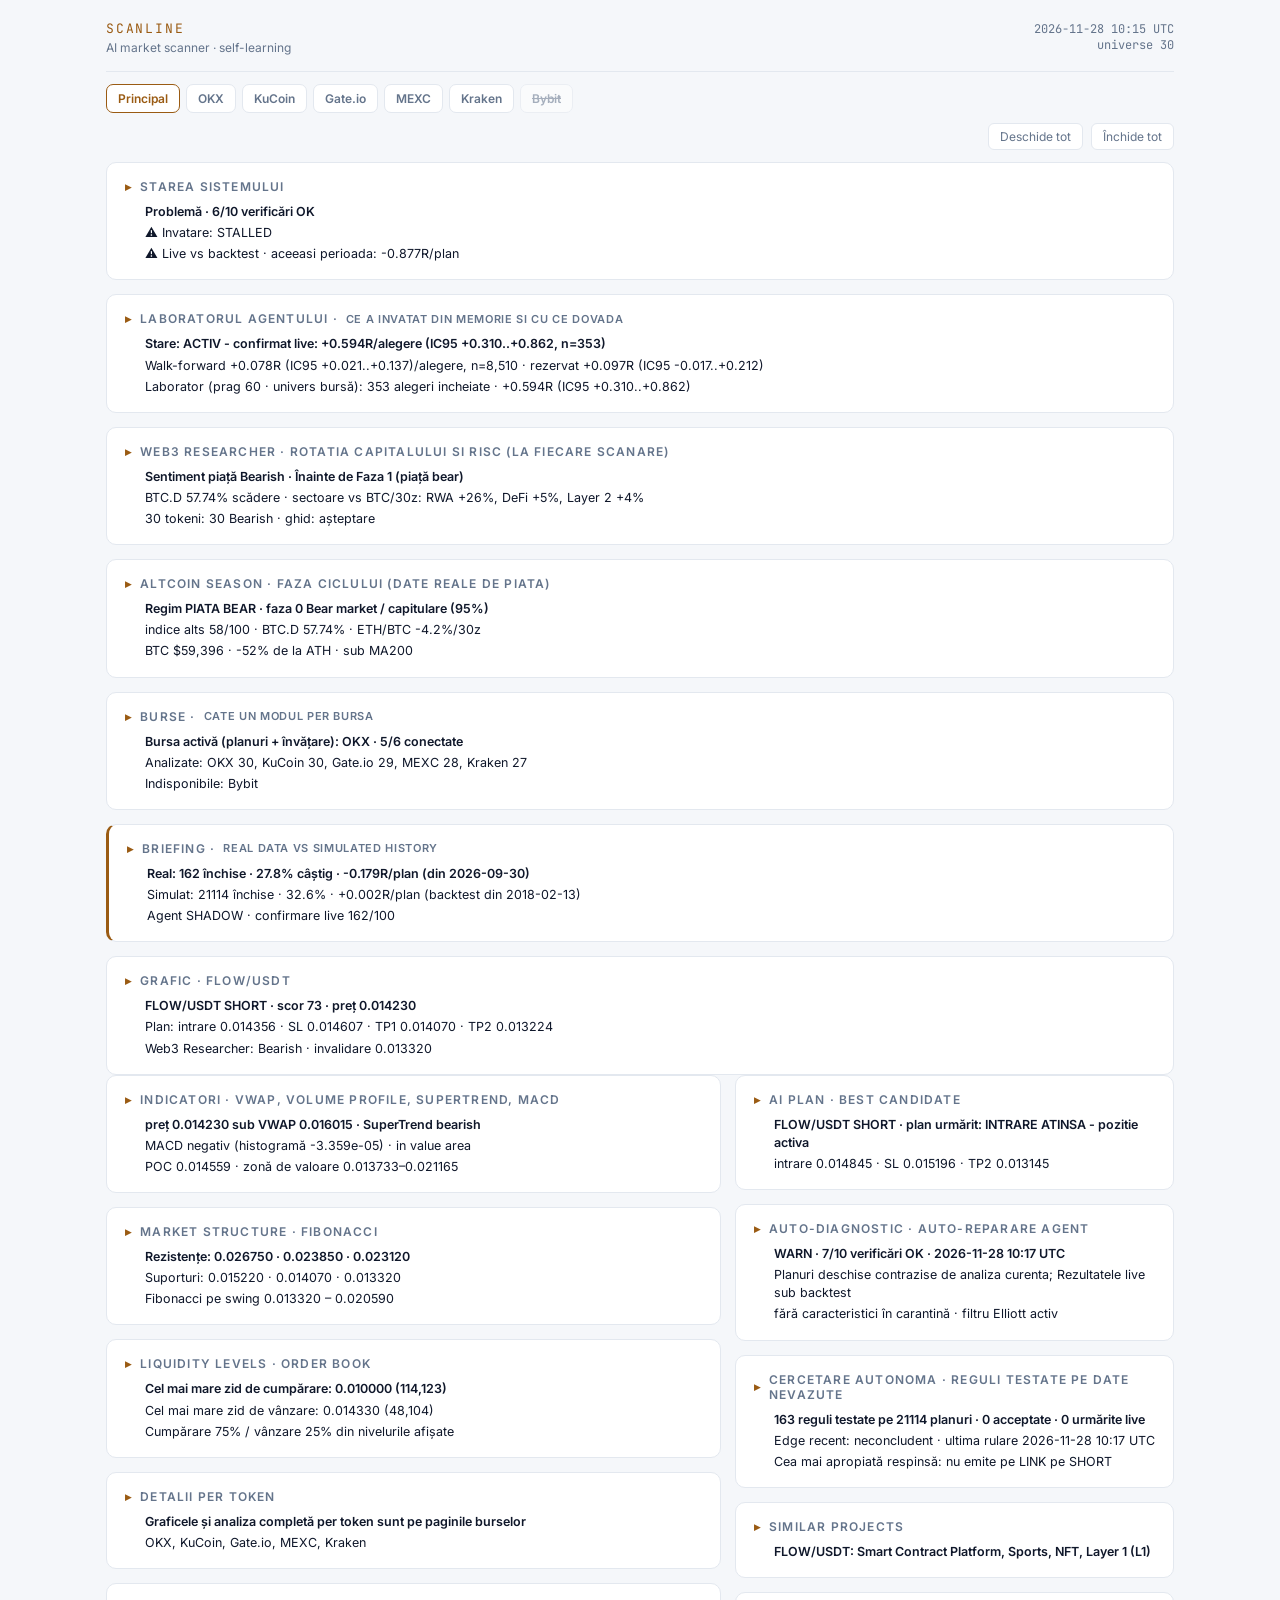
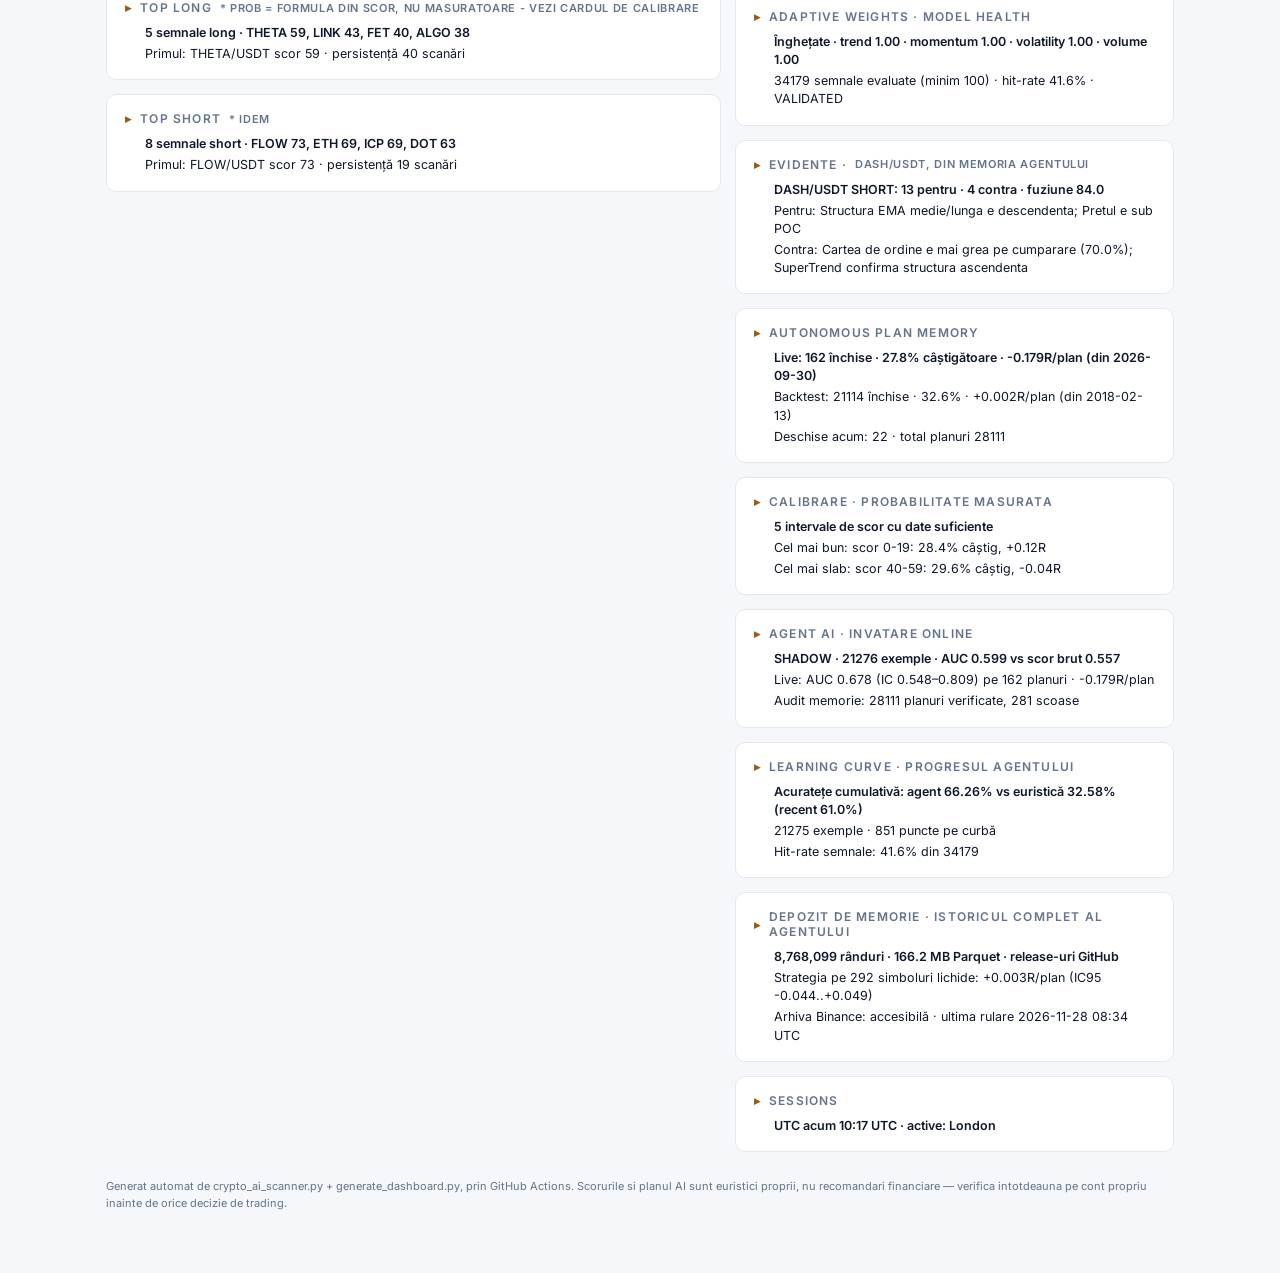
==== commit 1af6aa53: "scan 2026-11-28 10:17 UTC" ====
--- a/docs/index.html
+++ b/docs/index.html
@@ -683,18 +683,18 @@
 
   <header>
     <div class="brand">SCANLINE<small>AI market scanner &middot; self-learning</small></div>
-    <div class="meta">2026-11-28 09:58 UTC<br>universe 30</div>
+    <div class="meta">2026-11-28 10:15 UTC<br>universe 30</div>
   </header>
   <nav class="nav"><a class="nav-i nav-on" href="index.html">Principal</a><a class="nav-i" href="exchanges/okx.html">OKX</a><a class="nav-i" href="exchanges/kucoin.html">KuCoin</a><a class="nav-i" href="exchanges/gate.html">Gate.io</a><a class="nav-i" href="exchanges/mexc.html">MEXC</a><a class="nav-i" href="exchanges/kraken.html">Kraken</a><a class="nav-i nav-off" href="exchanges/bybit.html">Bybit</a></nav>
   <div class="fold-tools"><button type="button" data-fold="open">Deschide tot</button><button type="button" data-fold="close">Închide tot</button></div>
 
-  <details class="card fold" id="stare"><summary class="fold-head"><h2>Starea sistemului</h2><span class="fold-sum"><span class="fold-line" title="Problemă · 6/10 verificări OK">Problemă · 6/10 verificări OK</span><span class="fold-line" title="⚠ Invatare: STALLED">⚠ Invatare: STALLED</span><span class="fold-line" title="⚠ Live vs backtest · aceeasi perioada: -0.877R/plan">⚠ Live vs backtest · aceeasi perioada: -0.877R/plan</span></span></summary><div class="fold-body"><div class="hl-head hl-error">PROBLEMA</div><div class="hl-grid"><div class="hl-tile hl-warn"><span class="hl-t">Invatare</span><strong>STALLED</strong><span class="hl-d">ponderi inghetate de 47 zile - agentul nu isi mai ajusteaza decizia</span></div><div class="hl-tile hl-ok"><span class="hl-t">Scanari</span><strong>ritm orar</strong><span class="hl-d">ultima acum 3 min &middot; ultimele intervale: 60, 60, 60 min &middot; 25 in ultimele 24h</span></div><div class="hl-tile hl-ok"><span class="hl-t">Rulari scanare 24h</span><strong>25 reusite / 0 esuate</strong><span class="hl-d">surse: programate 2 &middot; ceas 23 &middot; santinela 0 &middot; manuale 0<br>toate rularile au reusit</span></div><div class="hl-tile hl-ok"><span class="hl-t">Agent AI (filtru · prag 100)</span><strong>SHADOW</strong><span class="hl-d">confirmare live 162/100 planuri semnale proprii &middot; AUC live 0.678 (IC 0.548-0.809)</span></div><div class="hl-tile hl-ok"><span class="hl-t">Predictii LONG</span><strong>7%</strong><span class="hl-d">7% LONG / 93% SHORT &middot; proportia de semnale cumpara ale agentului</span></div><div class="hl-tile hl-err"><span class="hl-t">Live vs backtest &middot; aceeasi perioada</span><strong>-0.877R/plan</strong><span class="hl-d">IC95 -1.303..-0.565 &middot; SEMNIFICATIV sub backtest &middot; 2026-09-30 - 2026-10-16, 33 live / 167 backtest</span></div><div class="hl-tile hl-warn"><span class="hl-t">Edge backtest &middot; 12 luni</span><strong>-0.055R/plan</strong><span class="hl-d">IC95 -0.177..+0.071 pe 3752 planuri &middot; nu e distinct de zero &middot; pe ani: 2024 +0.04 2025 -0.10 2026 -0.05</span></div><div class="hl-tile hl-warn"><span class="hl-t">Auto-diagnostic</span><strong>WARN</strong><span class="hl-d">2026-11-28 10:00 UTC &middot; Rezultatele live sub backtest; Edge-ul recent nu e distinct de zero</span></div><div class="hl-tile hl-ok"><span class="hl-t">Audit memorie planuri</span><strong>memorie curata</strong><span class="hl-d">28111 planuri verificate, 263 reevaluate pe lumanari reale &middot; 281 scoase in total &middot; reconstruita 2026-10-11 20:52 UTC (epoca 2)</span></div><div class="hl-tile hl-ok"><span class="hl-t">Date altseason</span><strong>la zi</strong><span class="hl-d">2026-11-28 09:58 UTC</span></div></div></div></details>
-
-  <details class="card fold" id="laborator"><summary class="fold-head"><h2>Laboratorul agentului &middot; <span class="dim">ce a invatat din memorie si cu ce dovada</span></h2><span class="fold-sum"><span class="fold-line" title="Stare: ACTIV - confirmat live: +0.594R/alegere (IC95 +0.310..+0.862, n=353)">Stare: ACTIV - confirmat live: +0.594R/alegere (IC95 +0.310..+0.862, n=353)</span><span class="fold-line" title="Walk-forward +0.078R (IC95 +0.021..+0.137)/alegere, n=8,510 · rezervat +0.097R (IC95 -0.017..+0.212)">Walk-forward +0.078R (IC95 +0.021..+0.137)/alegere, n=8,510 · rezervat +0.097R (IC95 -0.017..+0.212)</span><span class="fold-line" title="Laborator (prag 60 · univers bursă): 353 alegeri incheiate · +0.594R (IC95 +0.310..+0.862)">Laborator (prag 60 · univers bursă): 353 alegeri incheiate · +0.594R (IC95 +0.310..+0.862)</span></span></summary><div class="fold-body"><div class="lab-head"><span class="tag tag-bull">ACTIV - CONFIRMAT LIVE</span> <span>confirmat live: +0.594R/alegere (IC95 +0.310..+0.862, n=353)</span></div><p class="mem-note" style="margin-top:6px;">Modelul e confirmat live: alegerile de mai jos sunt recomandarile agentului.</p><p class="mem-note"><strong>Ce invata:</strong> pe fiecare bara de 4h a 705 monede lichide (2017-09-19 &ndash; 2026-11-27, 1,008,032 exemple, plus 6,636 instantanee live etichetate), cat R ar fi facut o tranzactie LONG si una SHORT: intrare la deschiderea barei urmatoare, SL la 1.5 ATR, TP la 2.0R, inchidere dupa cel mult 48 bare, comisioane 0.1% pe parte, orice ambiguitate din bara rezolvata impotriva tranzactiei. Alegerea agentului: cel mult 3 tranzactii pe bara, cu EV peste cuantila 95% a predictiilor de antrenare. Model ales: <strong>gbm</strong>. Antrenat 2026-11-27 21:53 UTC in 760.4 s.</p><div class="as-table-wrap"><table class="mem-table lab-table"><tr><th>Dovada</th><th>Alegeri</th><th>R mediu pe alegere</th><th>Toate tranzactiile posibile</th></tr><tr><td>an 2021</td><td>1,120</td><td>+0.069R (IC95 -0.107..+0.259)</td><td>-</td></tr><tr><td>an 2022</td><td>1,831</td><td>+0.036R (IC95 -0.089..+0.163)</td><td>-</td></tr><tr><td>an 2023</td><td>1,454</td><td>-0.026R (IC95 -0.181..+0.126)</td><td>-</td></tr><tr><td>an 2024</td><td>1,533</td><td>+0.128R (IC95 +0.008..+0.248)</td><td>-</td></tr><tr><td>an 2025</td><td>1,864</td><td>+0.160R (IC95 +0.034..+0.293)</td><td>-</td></tr><tr><td>an 2026</td><td>708</td><td>+0.093R (IC95 -0.035..+0.218)</td><td>-</td></tr><tr><td>walk-forward, total</td><td>8,510</td><td>+0.078R (IC95 +0.021..+0.137)</td><td>-0.049R (IC95 -0.070..-0.033)</td></tr><tr><td>(model linear, total)</td><td>9,542</td><td>+0.053R (IC95 -0.006..+0.113)</td><td>-</td></tr><tr><td>perioada rezervata 2026-05-31 – 2026-11-27</td><td>904</td><td>+0.097R (IC95 -0.017..+0.212)</td><td>-0.126R (IC95 -0.145..-0.106)</td></tr><tr><td>test inainte, tot universul bursei din 2026-10-19 (23 in curs)</td><td>353</td><td>+0.594R (IC95 +0.310..+0.862)</td><td>-</td></tr><tr><td>alegeri din scanari (30 de monede), etichetate</td><td>98</td><td>+0.666R (IC95 +0.128..+1.169)</td><td>-0.041R (IC95 -0.121..+0.038)</td></tr></table></div><p class="mem-note">IC95 prin bootstrap pe blocuri de timp (saptamani; zile pentru live). Coloana din dreapta e referinta: ce ar da o alegere la intamplare din aceleasi bare. Fiecare an e testat cu un model antrenat doar pe anii dinainte; perioada rezervata e folosita o singura data.</p><div class="lab-learned"><div><h4 class="scan-h">LONG: ce schimba cel mai mult EV-ul estimat</h4><ul class="lab-list"><li>volatilitatea BTC: de la 0.008 la 0.0175 &rarr; EV +0.000R <span class="dim">(importanta 26%)</span></li><li>BTC fata de media lui pe 30 de zile (ATR): de la -6.66 la 6.08 &rarr; EV +0.294R <span class="dim">(importanta 23%)</span></li><li>randamentul BTC pe 7 zile: de la -0.0723 la 0.057 &rarr; EV -0.067R <span class="dim">(importanta 12%)</span></li><li>cat de demult s-a facut minimul de 30 de zile: de la 0.0389 la 0.956 &rarr; EV +0.029R <span class="dim">(importanta 6%)</span></li><li>randamentul pe 30 de zile: de la -0.415 la 0.315 &rarr; EV +0.079R <span class="dim">(importanta 5%)</span></li><li>distanta pana la minimul de 30 de zile (ATR): de la 1.38 la 11.1 &rarr; EV -0.088R <span class="dim">(importanta 5%)</span></li></ul></div><div><h4 class="scan-h">SHORT: ce schimba cel mai mult EV-ul estimat</h4><ul class="lab-list"><li>volatilitatea BTC: de la 0.008 la 0.0175 &rarr; EV +0.018R <span class="dim">(importanta 14%)</span></li><li>distanta pana la maximul de 30 de zile (ATR): de la 2.6 la 22.2 &rarr; EV -0.001R <span class="dim">(importanta 8%)</span></li><li>RSI 14: de la 34.1 la 63.1 &rarr; EV -0.012R <span class="dim">(importanta 8%)</span></li><li>randamentul pe 30 de zile: de la -0.415 la 0.315 &rarr; EV -0.076R <span class="dim">(importanta 8%)</span></li><li>distanta pana la minimul de 30 de zile (ATR): de la 1.38 la 11.1 &rarr; EV +0.009R <span class="dim">(importanta 7%)</span></li><li>randamentul BTC pe 7 zile: de la -0.0723 la 0.057 &rarr; EV +0.050R <span class="dim">(importanta 6%)</span></li></ul></div></div><p class="mem-note">Efectul = cat se schimba EV-ul mediu estimat cand caracteristica trece de la cuantila 10% la 90%, restul ramanand ca in date. E ce a invatat modelul, nu o garantie: valoarea lui e doar cea din tabelul de dovezi.</p><h4 class="scan-h">Recomandarile agentului la bara curenta &middot; <span class="dim">2026-11-28 09:58 UTC, 30 monede evaluate</span></h4><div class="as-table-wrap"><table class="mem-table lab-table"><tr><th>Moneda</th><th>Directie</th><th>EV estimat</th><th>Intrare*</th><th>SL</th><th>TP</th><th>Alegere</th></tr><tr class=""><td>FLOW/USDT</td><td class="bull">LONG</td><td>+0.147R</td><td>0.01423</td><td>0.0137639</td><td>0.0151622</td><td>nelichid</td></tr><tr class=""><td>FIL/USDT</td><td class="bull">LONG</td><td>+0.100R</td><td>0.5159</td><td>0.492307</td><td>0.563086</td><td>-</td></tr><tr class=""><td>ZEN/USDT</td><td class="bull">LONG</td><td>+0.097R</td><td>3.6990</td><td>3.5739</td><td>3.9492</td><td>nelichid</td></tr><tr class=""><td>EGLD/USDT</td><td class="bull">LONG</td><td>+0.082R</td><td>2.2650</td><td>2.1778</td><td>2.4395</td><td>nelichid</td></tr><tr class=""><td>ZEC/USDT</td><td class="bull">LONG</td><td>+0.066R</td><td>739.15</td><td>685.17</td><td>847.12</td><td>-</td></tr><tr class=""><td>ETH/USDT</td><td class="bull">LONG</td><td>+0.064R</td><td>1,657.88</td><td>1,604.08</td><td>1,765.49</td><td>-</td></tr><tr class=""><td>DOT/USDT</td><td class="bull">LONG</td><td>+0.060R</td><td>0.6554</td><td>0.631045</td><td>0.704111</td><td>-</td></tr><tr class=""><td>TRX/USDT</td><td class="bear">SHORT</td><td>+0.049R</td><td>0.30085</td><td>0.303664</td><td>0.295221</td><td>-</td></tr><tr class=""><td>BTC/USDT</td><td class="bull">LONG</td><td>+0.045R</td><td>59,839.90</td><td>58,232.30</td><td>63,055.10</td><td>-</td></tr><tr class=""><td>AVAX/USDT</td><td class="bull">LONG</td><td>+0.039R</td><td>6.5420</td><td>6.3256</td><td>6.9747</td><td>-</td></tr></table></div><p class="mem-note">* pretul de inchidere al barei; intrarea reala e la deschiderea barei urmatoare. Toate aceste instantanee (si cele neale) se eticheteaza dupa ce se incheie si intra in antrenarea urmatoare - asa invata agentul din fiecare scanare.</p><details class="cc"><summary><span class="cc-title">Istoricul antrenarilor</span></summary><div class="cc-body"><div class="as-table-wrap"><table class="mem-table"><tr><th>Versiune</th><th>Stare</th><th>Model</th><th>Walk-forward</th><th>Rezervat</th><th>Alegeri live</th></tr><tr><td>20261127-2153</td><td>ACTIV</td><td>gbm</td><td>+0.078R</td><td>+0.097R</td><td>353</td></tr><tr><td>20261126-2207</td><td>ACTIV</td><td>gbm</td><td>+0.068R</td><td>+0.035R</td><td>339</td></tr><tr><td>20261125-2207</td><td>CERCETARE</td><td>linear</td><td>+0.052R</td><td>+0.116R</td><td>339</td></tr><tr><td>20261124-2258</td><td>ACTIV</td><td>gbm</td><td>+0.067R</td><td>+0.057R</td><td>321</td></tr><tr><td>20261124-0039</td><td>ACTIV</td><td>gbm</td><td>+0.084R</td><td>+0.040R</td><td>312</td></tr><tr><td>20261122-2012</td><td>ACTIV</td><td>gbm</td><td>+0.068R</td><td>+0.049R</td><td>279</td></tr><tr><td>20261121-1959</td><td>ACTIV</td><td>gbm</td><td>+0.069R</td><td>+0.062R</td><td>279</td></tr><tr><td>20261120-2058</td><td>ACTIV</td><td>gbm</td><td>+0.077R</td><td>+0.077R</td><td>275</td></tr></table></div></div></details></div></details>
-
-  <details class="card fold" id="web3-researcher"><summary class="fold-head"><h2>Web3 Researcher &middot; rotatia capitalului si risc (la fiecare scanare)</h2><span class="fold-sum"><span class="fold-line" title="Sentiment piață Bearish · Înainte de Faza 1 (piață bear)">Sentiment piață Bearish · Înainte de Faza 1 (piață bear)</span><span class="fold-line" title="BTC.D 57.76% scădere · sectoare vs BTC/30z: RWA +26%, DeFi +5%, Layer 2 +4%">BTC.D 57.76% scădere · sectoare vs BTC/30z: RWA +26%, DeFi +5%, Layer 2 +4%</span><span class="fold-line" title="30 tokeni: 30 Bearish · ghid: așteptare">30 tokeni: 30 Bearish · ghid: așteptare</span></span></summary><div class="fold-body"><span id="analist"></span><div class="an-head"><span class="tag tag-bear">SENTIMENT BEARISH</span> <span class="tag tag-ok">date la zi</span> <span class="dim">raport 2026-11-28 09:58 UTC · altseason evaluat 2026-11-28 09:58 UTC · istoric 10 ani până la 2026-11-27 · indice 90z recalculat pe 2026-11-28 (zile închise)</span></div><div class="an-body"><h3 class="an-h">1. DIAGNOSTIC MACRO (ALT SEASON CHECK)</h3><ul class="an-ul"><li><strong>Status BTC Dominance (BTC.D):</strong> Scădere · 57.76% (CoinGecko /global; între furnizori diferența ajunge la ~2.5 pp) · 7z -0.34 pp · 30z -1.50 pp · suport 57.76% (minimul pe 90 de zile): sub el, rotația spre alts se confirmă</li><li><strong>Faza Rotației de Capital:</strong> Înainte de Faza 1 (piață bear) — altcoins lovite, lichiditatea dispare · regim piata bear · BTC -52% de la ATH (închideri zilnice), +2% de la minim, BTC.D -0.1 pp/30z, ETH/BTC -4.1%/30z, large caps -0.9% vs BTC/30z · clasificare pe 9 faze: 0 (Bear market / capitulare), încredere 95%</li><li><strong>Altcoin Index:</strong> 58/100 (zonă mixtă; calculat pe 59 din top 100 altcoins, cele cu lumânări zilnice pe bursă) · 34 din 59 bat BTC; cu cele 41 fără date, indicele complet ar fi între 34 și 75; 10 monede la ±3 pp de BTC pe 90 de zile - indicele poate sări cu până la ~17 puncte de la o zi la alta · trend 90 de zile: 22 → 55 (+33, în creștere) pe indicele istoric comparabil · percentila 78 din 10 ani (indicele istoric comparabil)<svg class="an-spark" viewBox="0 0 260 58" role="img" aria-label="Indicele altseason pe 90 de zile"><line x1="3" x2="257" y1="16.0" y2="16.0" class="an-sp75"/><polyline points="3.0,43.6 22.5,37.3 42.1,37.8 61.6,29.8 81.2,23.0 100.7,24.2 120.2,19.6 139.8,25.9 159.3,32.1 178.8,31.0 198.4,37.3 217.9,37.8 237.5,39.6 257.0,26.5" class="an-spl" fill="none"/><circle cx="257.0" cy="26.5" r="2.6" class="an-spd"/><text x="3" y="57" class="an-spt">2026-08-29</text><text x="257" y="57" class="an-spt" text-anchor="end">2026-11-27</text></svg></li></ul><div class="an-10y"><span class="scan-h">Raportat la statistica ultimilor 10 ani</span><ul class="an-ul"><li>Probabilitatea ca indicele să atingă 75 în 90 de zile: 31% (frecvența istorică 34%; analogiile bat frecvența cu +19% pe 467 momente testate)</li><li>Faza curentă durează de 16 zile (mediana istorică a fazei: 59.5 zile)</li><li>În cele 389 zile de altseason din 10 ani, BTC.D scădea pe 30 de zile în 72% din zile (în restul zilelor: 40%) · acum: Scădere</li><li>BTC: 417 zile de la vârful ciclului (2025-10-06), 150 de la minim (+2.2%)</li><li>Ciclurile trecute, după minim: primul altseason în 2020-08, 2024-11</li><li>Calendarul ciclului: în bear-urile din istoric minimul a venit la 364, 366 de zile de la vârf; acum e ziua 417, iar minimul curent a venit în ziua 267 · fereastra istorică a minimului de ciclu s-a închis</li></ul></div><h3 class="an-h">2. SECTOARE MOMENTUM (MAXIM 2-3 NARAȚIUNI)</h3><ul class="an-ul"><li><strong>RWA:</strong><ul class="an-sub"><li><em>Catalizator:</em> RS +26% vs BTC/30z; 88% monede bat BTC</li><li><em>Sustenabilitate:</em> Trend structural <span class="an-why">(mediana vs BTC: 7z -3%, 30z +26%, 200z +32% · 88% din 24 monede bat BTC pe 30 de zile)</span></li></ul><div class="an-why">lideri vs BTC pe 30 de zile: ONYC +36%, JAAA +35%, SAFO +34%</div></li><li><strong>DeFi:</strong><ul class="an-sub"><li><em>Catalizator:</em> RS +5% vs BTC/30z; 58% monede bat BTC</li><li><em>Sustenabilitate:</em> Hype pe termen scurt <span class="an-why">(mediana vs BTC: 7z +4%, 30z +5%, 200z +38% · 58% din 26 monede bat BTC pe 30 de zile)</span></li></ul><div class="an-why">lideri vs BTC pe 30 de zile: JST +40%, PSTUSDC +35%, SUSDAI +35%</div></li><li><strong>Layer 2:</strong><ul class="an-sub"><li><em>Catalizator:</em> RS +4% vs BTC/30z; 53% monede bat BTC</li><li><em>Sustenabilitate:</em> Hype pe termen scurt <span class="an-why">(mediana vs BTC: 7z +3%, 30z +4%, 200z -17% · 53% din 30 monede bat BTC pe 30 de zile)</span></li></ul><div class="an-why">lideri vs BTC pe 30 de zile: CTR +45%, MERL +41%, XDAI +34%</div></li></ul><p class="an-note">Catalizatorul e motorul măsurat al mișcării (forța relativă față de BTC și lățimea sectorului), nu o știre. 12 din 12 sectoare CoinGecko cu date; fiecare sector se reîmprospătează o dată la 3 ore.</p><h3 class="an-h">3. FILTRARE ALFA (PROIECTE SPECIFICE)</h3><ul class="an-ul"><li><strong>KITE:</strong> <span class="an-why">Kite · #119 · piață (top 250) · forța relativă: bursă, închideri zilnice</span><ul class="an-sub"><li><em>Argument:</em> Bate BTC +63%/30z; R:R 3.3 din suport 1D</li><li><em>Risc Critic:</em> Diluare: 24% în circulație, FDV/MC 4.2x; deblocări viitoare</li></ul><div class="an-rr an-asym">R:R 3.3 · ASIMETRIC (intrare $0.13678, stop $0.13306, țintă $0.14901) · suport 1D $0.13548–$0.14492 · rezistență 1D $0.14901–$0.15951 · β 0.56 / corelație 0.23 cu BTC</div></li><li><strong>LINK:</strong> <span class="an-why">Chainlink · #16 · listă scanată · forța relativă: bursă, închideri zilnice</span><ul class="an-sub"><li><em>Argument:</em> Bate BTC +8%/30z; R:R 0.6 din suport 1D</li><li><em>Risc Critic:</em> Fără risc critic măsurat; rămâne riscul de regim BTC</li></ul><div class="an-rr">R:R 0.6 (intrare $9.187, stop $7.3655, țintă $10.256) · suport 1D $7.52–$8.614 · rezistență 1D $10.256–$10.9845 · β 1.23 / corelație 0.68 cu BTC · scaner: LONG 43/100</div></li><li><strong>ALGO:</strong> <span class="an-why">Algorand · #80 · listă scanată · forța relativă: bursă, închideri zilnice</span><ul class="an-sub"><li><em>Argument:</em> Bate BTC +6%/30z; R:R 0.4 din suport 1D</li><li><em>Risc Critic:</em> Fără risc critic măsurat; rămâne riscul de regim BTC</li></ul><div class="an-rr">R:R 0.4 (intrare $0.07931, stop $0.06775, țintă $0.08369) · suport 1D $0.06918–$0.07485 · rezistență 1D $0.08369–$0.08888 · β 1.13 / corelație 0.57 cu BTC · scaner: LONG 38/100</div></li><li><strong>THETA:</strong> <span class="an-why">Theta Network · #196 · listă scanată · forța relativă: bursă, închideri zilnice</span><ul class="an-sub"><li><em>Argument:</em> Bate BTC +5%/30z; R:R 0.1 din suport 1D</li><li><em>Risc Critic:</em> Lichiditate scăzută: volum 24h $3.2M (2.4% din cap.)</li></ul><div class="an-rr">R:R 0.1 (intrare $0.13370, stop $0.11623, țintă $0.13530) · suport 1D $0.11850–$0.13530 · rezistență 1D $0.13530–$0.14380 · β 1.31 / corelație 0.63 cu BTC · scaner: LONG 59/100</div></li><li><strong>GRT:</strong> <span class="an-why">The Graph · #166 · listă scanată · forța relativă: bursă, închideri zilnice</span><ul class="an-sub"><li><em>Argument:</em> Bate BTC +1%/30z; R:R 0.4 din suport 1D</li><li><em>Risc Critic:</em> Lichiditate scăzută: volum 24h $4.8M (2.7% din cap.)</li></ul><div class="an-rr">R:R 0.4 (intrare $0.01635, stop $0.01466, țintă $0.01702) · suport 1D $0.01497–$0.01702 · rezistență 1D $0.01702–$0.01812 · β 1.33 / corelație 0.51 cu BTC · scaner: SHORT 45/100</div></li></ul><p class="an-note">Selecție: bat BTC pe 7 ȘI pe 30 de zile - din închiderile zilnice de pe bursă, aceleași cifre ca pe fișa tokenului (CoinGecko doar pentru monedele fără lumânări pe bursă). R:R e geometrie din zonele 1D (stop sub baza suportului, țintă la prima rezistență), nu probabilitate; asimetric = R:R ≥ 3. Riscul critic e măsurat: oferta în circulație și FDV (deblocări), volumul (lichiditate), β și corelația cu BTC. 4h: zonele au tinut la prima retestare in 71.0% din cazuri (IC 67.0-74.7%, n=538) fata de 69.1% pentru benzi aleatoare de aceeasi latime (n=1826) - in marja benzilor aleatoare - fara avantaj masurat 1D: zonele au tinut la prima retestare in 67.4% din cazuri (IC 63.9-70.8%, n=712) fata de 67.0% pentru benzi aleatoare de aceeasi latime (n=2133) - in marja benzilor aleatoare - fara avantaj masurat</p><h3 class="an-h">4. STRATEGIE EXECUTIVĂ</h3><ul class="an-ul"><li><strong>Sentiment General:</strong> Bearish — regim PIATA BEAR</li><li><strong>Ghid de Intrare:</strong> Așteptare confirmare breakout: BTC închidere zilnică peste $63,479 (rezistența 1D $62,268–$63,479) sau BTC.D sub 57.76% (minimul pe 30 de zile)</li><li><strong>Trigger de Invalidare:</strong> BTC închidere zilnică sub $55,134 (baza suportului 1D $55,134–$60,497) sau BTC.D peste 60.47% (maximul pe 30 de zile + 0.2 pp)</li></ul><details class="an-tokens"><summary><span class="an-h">PAȘII 1–4 PENTRU FIECARE TOKEN SCANAT</span> <span class="dim">30 tokeni · Bullish 0 · Neutru 0 · Bearish 30</span></summary><div class="an-tlist"><div class="an-trow"><span class="an-tk"><a href="exchanges/okx.html#tok-TRX-USDT">TRX</a></span><span class="tag tag-bear">Bearish</span><span class="an-tc">Forță proprie: RS +24% vs BTC/30z</span><span class="an-tn an-asym">R:R 5.5</span><span class="an-tn">inv. $0.29862</span></div><div class="an-trow"><span class="an-tk"><a href="exchanges/okx.html#tok-FIL-USDT">FIL</a></span><span class="tag tag-bear">Bearish</span><span class="an-tc">Sector DePIN crește; tokenul -21% vs BTC/30z</span><span class="an-tn">R:R 2.1</span><span class="an-tn">inv. $0.48440</span></div><div class="an-trow"><span class="an-tk"><a href="exchanges/okx.html#tok-DOT-USDT">DOT</a></span><span class="tag tag-bear">Bearish</span><span class="an-tc">Fără catalizator măsurat: -10% vs BTC/30z</span><span class="an-tn">R:R 1.4</span><span class="an-tn">inv. $0.61870</span></div><div class="an-trow"><span class="an-tk"><a href="exchanges/okx.html#tok-ETH-USDT">ETH</a></span><span class="tag tag-bear">Bearish</span><span class="an-tc">Fără catalizator măsurat: -4% vs BTC/30z</span><span class="an-tn">R:R 0.9</span><span class="an-tn">inv. $1,504.40</span></div><div class="an-trow"><span class="an-tk"><a href="exchanges/okx.html#tok-LINK-USDT">LINK</a></span><span class="tag tag-bear">Bearish</span><span class="an-tc">Sector RWA: RS +26% vs BTC/30z</span><span class="an-tn">R:R 0.6</span><span class="an-tn">inv. $7.52</span></div><div class="an-trow"><span class="an-tk"><a href="exchanges/okx.html#tok-AVAX-USDT">AVAX</a></span><span class="tag tag-bear">Bearish</span><span class="an-tc">Fără catalizator măsurat: -0% vs BTC/30z</span><span class="an-tn">R:R 0.5</span><span class="an-tn">inv. $5.684</span></div><div class="an-trow"><span class="an-tk"><a href="exchanges/okx.html#tok-BTC-USDT">BTC</a></span><span class="tag tag-bear">Bearish</span><span class="an-tc">Referința pieței</span><span class="an-tn">R:R 0.4</span><span class="an-tn">inv. $55,134.00</span></div><div class="an-trow"><span class="an-tk"><a href="exchanges/okx.html#tok-ADA-USDT">ADA</a></span><span class="tag tag-bear">Bearish</span><span class="an-tc">Fără catalizator măsurat: -2% vs BTC/30z</span><span class="an-tn">R:R 0.4</span><span class="an-tn">inv. $0.13330</span></div><div class="an-trow"><span class="an-tk"><a href="exchanges/okx.html#tok-XRP-USDT">XRP</a></span><span class="tag tag-bear">Bearish</span><span class="an-tc">Fără catalizator măsurat: -3% vs BTC/30z</span><span class="an-tn">R:R 0.4</span><span class="an-tn">inv. $0.85970</span></div><div class="an-trow"><span class="an-tk"><a href="exchanges/okx.html#tok-ZEC-USDT">ZEC</a></span><span class="tag tag-bear">Bearish</span><span class="an-tc">Fără catalizator măsurat: -24% vs BTC/30z</span><span class="an-tn">R:R 0.4</span><span class="an-tn">inv. $609.31</span></div><div class="an-trow"><span class="an-tk"><a href="exchanges/okx.html#tok-GRT-USDT">GRT</a></span><span class="tag tag-bear">Bearish</span><span class="an-tc">Sector AI: RS +1% vs BTC/30z</span><span class="an-tn">R:R 0.4</span><span class="an-tn">inv. $0.01497</span></div><div class="an-trow"><span class="an-tk"><a href="exchanges/okx.html#tok-ALGO-USDT">ALGO</a></span><span class="tag tag-bear">Bearish</span><span class="an-tc">Sector RWA: RS +26% vs BTC/30z</span><span class="an-tn">R:R 0.4</span><span class="an-tn">inv. $0.06918</span></div><div class="an-trow"><span class="an-tk"><a href="exchanges/okx.html#tok-SOL-USDT">SOL</a></span><span class="tag tag-bear">Bearish</span><span class="an-tc">Fără catalizator măsurat: -5% vs BTC/30z</span><span class="an-tn">R:R 0.4</span><span class="an-tn">inv. $64.84</span></div><div class="an-trow"><span class="an-tk"><a href="exchanges/okx.html#tok-MANA-USDT">MANA</a></span><span class="tag tag-bear">Bearish</span><span class="an-tc">Sector Gaming crește; tokenul -1% vs BTC/30z</span><span class="an-tn">R:R 0.3</span><span class="an-tn">inv. $0.05239</span></div><div class="an-trow"><span class="an-tk"><a href="exchanges/okx.html#tok-ICP-USDT">ICP</a></span><span class="tag tag-bear">Bearish</span><span class="an-tc">Sector AI: RS +1% vs BTC/30z</span><span class="an-tn">R:R 0.2</span><span class="an-tn">inv. $1.863</span></div><div class="an-trow"><span class="an-tk"><a href="exchanges/okx.html#tok-ATOM-USDT">ATOM</a></span><span class="tag tag-bear">Bearish</span><span class="an-tc">Forță proprie: RS +1% vs BTC/30z</span><span class="an-tn">R:R 0.2</span><span class="an-tn">inv. $1.128</span></div><div class="an-trow"><span class="an-tk"><a href="exchanges/okx.html#tok-NEAR-USDT">NEAR</a></span><span class="tag tag-bear">Bearish</span><span class="an-tc">Sector AI crește; tokenul -13% vs BTC/30z</span><span class="an-tn">R:R 0.2</span><span class="an-tn">inv. $2.7791</span></div><div class="an-trow"><span class="an-tk"><a href="exchanges/okx.html#tok-GRAM-USDT">GRAM</a></span><span class="tag tag-bear">Bearish</span><span class="an-tc">Forță proprie: RS +7% vs BTC/30z</span><span class="an-tn">R:R 0.1</span><span class="an-tn">inv. $0.87800</span></div><div class="an-trow"><span class="an-tk"><a href="exchanges/okx.html#tok-THETA-USDT">THETA</a></span><span class="tag tag-bear">Bearish</span><span class="an-tc">Sector AI: RS +1% vs BTC/30z</span><span class="an-tn">R:R 0.1</span><span class="an-tn">inv. $0.11850</span></div><div class="an-trow"><span class="an-tk"><a href="exchanges/okx.html#tok-ZEN-USDT">ZEN</a></span><span class="tag tag-bear">Bearish</span><span class="an-tc">Fără catalizator măsurat: -15% vs BTC/30z</span><span class="an-tn">R:R 0.1</span><span class="an-tn">inv. $3.303</span></div><div class="an-trow"><span class="an-tk"><a href="exchanges/okx.html#tok-AXS-USDT">AXS</a></span><span class="tag tag-bear">Bearish</span><span class="an-tc">Sector Gaming crește; tokenul -7% vs BTC/30z</span><span class="an-tn">R:R 0.1</span><span class="an-tn">inv. $0.57160</span></div><div class="an-trow"><span class="an-tk"><a href="exchanges/okx.html#tok-DOGE-USDT">DOGE</a></span><span class="tag tag-bear">Bearish</span><span class="an-tc">Fără catalizator măsurat: -2% vs BTC/30z</span><span class="an-tn">R:R n/d</span><span class="an-tn">inv. $0.05077</span></div><div class="an-trow"><span class="an-tk"><a href="exchanges/okx.html#tok-SUI-USDT">SUI</a></span><span class="tag tag-bear">Bearish</span><span class="an-tc">Fără catalizator măsurat: -3% vs BTC/30z</span><span class="an-tn">R:R n/d</span><span class="an-tn">inv. $0.58800</span></div><div class="an-trow"><span class="an-tk"><a href="exchanges/okx.html#tok-FET-USDT">FET</a></span><span class="tag tag-bear">Bearish</span><span class="an-tc">Sector AI crește; tokenul -7% vs BTC/30z</span><span class="an-tn">R:R n/d</span><span class="an-tn">inv. n/d</span></div><div class="an-trow"><span class="an-tk"><a href="exchanges/okx.html#tok-SEI-USDT">SEI</a></span><span class="tag tag-bear">Bearish</span><span class="an-tc">Fără catalizator măsurat: -3% vs BTC/30z</span><span class="an-tn">R:R n/d</span><span class="an-tn">inv. n/d</span></div><div class="an-trow"><span class="an-tk"><a href="exchanges/okx.html#tok-POL-USDT">POL</a></span><span class="tag tag-bear">Bearish</span><span class="an-tc">Sector Layer 2: RS +4% vs BTC/30z</span><span class="an-tn">R:R n/d</span><span class="an-tn">inv. $0.06749</span></div><div class="an-trow"><span class="an-tk"><a href="exchanges/okx.html#tok-DASH-USDT">DASH</a></span><span class="tag tag-bear">Bearish</span><span class="an-tc">Fără catalizator măsurat: -10% vs BTC/30z</span><span class="an-tn">R:R n/d</span><span class="an-tn">inv. $28.87</span></div><div class="an-trow"><span class="an-tk"><a href="exchanges/okx.html#tok-CHZ-USDT">CHZ</a></span><span class="tag tag-bear">Bearish</span><span class="an-tc">Fără catalizator măsurat: -3% vs BTC/30z</span><span class="an-tn">R:R n/d</span><span class="an-tn">inv. n/d</span></div><div class="an-trow"><span class="an-tk"><a href="exchanges/okx.html#tok-FLOW-USDT">FLOW</a></span><span class="tag tag-bear">Bearish</span><span class="an-tc">Fără catalizator măsurat: -23% vs BTC/30z</span><span class="an-tn">R:R n/d</span><span class="an-tn">inv. $0.01332</span></div><div class="an-trow"><span class="an-tk"><a href="exchanges/okx.html#tok-EGLD-USDT">EGLD</a></span><span class="tag tag-bear">Bearish</span><span class="an-tc">Sector AI crește; tokenul -9% vs BTC/30z</span><span class="an-tn">R:R n/d</span><span class="an-tn">inv. n/d</span></div></div><p class="an-note">Aceleași reguli ca pentru piață, aplicate fiecărui token din lista din care învață agentul: forța față de BTC și faza rotației, sectorul și momentum-ul lui, R:R din zonele 1D și riscul măsurat, apoi sentimentul (în interiorul sentimentului pieței), intrarea și invalidarea. Detaliul complet e pe cardul fiecărui token. Verdictele per token, verificate pe lumânările zilnice: la 7 zile — Bullish n=59: medie -8.4% vs BTC, au bătut BTC în 10%; Neutru n=517: medie -2.9% vs BTC; Bearish n=587: medie -1.8% vs BTC, au pierdut față de BTC în 65% · la 30 zile — Bullish n=51: medie -22.0% vs BTC, au bătut BTC în 2%; Neutru n=383: medie -8.2% vs BTC; Bearish n=98: medie -8.2% vs BTC, au pierdut față de BTC în 86%.</p><p class="an-note an-track"><strong>Cât valorează verdictul:</strong> Pe istoricul zilnic al bursei (2018-06-10 – 2026-11-20, 234 tokeni lichizi, 160,766 zile-token): la 7 zile — Bullish a bătut BTC în 40% din cazuri (mediana -3.1%), Bearish în 40%; diferența medie Bullish − Bearish +0.83 pp (IC95 +0.05..+1.65): Bullish bate Bearish, semnificativ; la 30 zile — Bullish a bătut BTC în 33% din cazuri (mediana -10.3%), Bearish în 35%; diferența medie Bullish − Bearish -0.01 pp (IC95 -2.15..+2.18): fără diferență măsurabilă.</p></details></div><div class="rc-head"><strong>BTC/USDT · 1D</strong><span class="rc-dir rc-bearish">Bearish</span><span class="dim">1d · 120 lumanari</span></div><div class="rc-scroll"><svg viewBox="0 0 760 340" class="rc" preserveAspectRatio="xMidYMid meet"><line class="grid" x1="0" y1="227" x2="662" y2="227"/><text class="axis-t" x="756" y="231" text-anchor="end">65,351.25</text><line class="grid" x1="0" y1="170" x2="662" y2="170"/><text class="axis-t" x="756" y="174" text-anchor="end">71,266.50</text><line class="grid" x1="0" y1="113" x2="662" y2="113"/><text class="axis-t" x="756" y="117" text-anchor="end">77,181.75</text><line class="grid" x1="0" y1="57" x2="662" y2="57"/><text class="axis-t" x="756" y="61" text-anchor="end">83,097.00</text><rect class="zone zs z1d" x="0" y="273.2" width="472" height="51.4"/><line class="zl zs z1d" x1="0" y1="273.2" x2="662" y2="273.2"/><line class="zl zs z1d" x1="0" y1="324.5" x2="662" y2="324.5"/><rect class="zone zr z1d" x="4" y="244.6" width="468" height="11.6"/><line class="zl zr z1d" x1="0" y1="244.6" x2="662" y2="244.6"/><line class="zl zr z1d" x1="0" y1="256.2" x2="662" y2="256.2"/><line class="lvl lvl-now" x1="0" y1="283" x2="662" y2="283"/><line class="lvl lvl-inv" x1="0" y1="325" x2="662" y2="325"/><path class="cu" d="M7.9 241.5V251.0M15.9 234.4V246.0M19.8 229.8V240.8M27.8 226.3V238.1M31.7 228.2V231.7M59.5 247.4V250.0M67.4 233.6V251.6M71.4 229.4V239.2M75.4 181.5V238.0M79.3 149.5V192.5M83.3 91.0V153.2M91.2 104.9V128.9M95.2 86.3V118.1M103.1 93.6V109.2M107.1 78.2V100.2M115.0 102.3V111.4M123.0 93.5V111.4M134.9 64.4V115.4M142.8 84.4V91.6M146.8 81.0V94.0M166.6 87.3V124.6M170.6 110.2V114.5M178.5 90.2V120.9M186.4 119.3V133.7M190.4 113.5V124.5M194.4 72.9V121.8M198.3 67.6V78.2M206.3 15.5V78.1M218.2 39.0V58.8M226.1 43.4V50.0M230.1 36.5V46.8M238.0 42.7V59.7M245.9 35.9V56.0M253.8 38.2V43.7M257.8 21.2V41.1M277.6 52.5V70.9M281.6 56.0V62.0M285.6 46.1V59.5M293.5 46.4V76.4M301.4 61.0V88.5M313.3 64.4V79.8M321.3 53.4V74.8M325.2 39.4V61.0M349.0 73.9V91.1M353.0 68.9V82.5M364.9 108.0V114.5M368.9 101.5V110.5M376.8 104.9V121.0M380.8 74.8V127.2M392.7 122.2V128.8M400.6 128.5V146.2M408.5 136.1V151.3M424.4 219.2V258.8M432.3 225.8V246.0M448.2 268.4V324.5M452.2 261.9V289.7M464.1 272.5V303.8M468.0 262.3V278.7" fill="none"/><path class="cuf" d="M6.7 243.7h2.5v7.2h-2.5zM14.6 238.7h2.5v5.4h-2.5zM18.6 233.3h2.5v5.4h-2.5zM26.5 230.8h2.5v5.7h-2.5zM30.5 230.4h2.5v0.8h-2.5zM58.2 248.4h2.5v0.8h-2.5zM66.2 234.5h2.5v15.6h-2.5zM70.1 232.6h2.5v1.9h-2.5zM74.1 188.5h2.5v44.1h-2.5zM78.1 153.1h2.5v35.4h-2.5zM82.0 102.2h2.5v50.8h-2.5zM90.0 108.0h2.5v6.4h-2.5zM93.9 96.0h2.5v12.0h-2.5zM101.9 95.6h2.5v4.7h-2.5zM105.8 84.0h2.5v11.6h-2.5zM113.8 103.3h2.5v3.7h-2.5zM121.7 99.9h2.5v8.6h-2.5zM133.6 74.3h2.5v37.6h-2.5zM141.5 88.0h2.5v1.6h-2.5zM145.5 83.1h2.5v4.9h-2.5zM165.3 112.9h2.5v6.2h-2.5zM169.3 112.4h2.5v0.8h-2.5zM177.2 103.6h2.5v13.1h-2.5zM185.2 122.7h2.5v5.4h-2.5zM189.1 120.6h2.5v2.1h-2.5zM193.1 77.7h2.5v43.0h-2.5zM197.1 74.2h2.5v3.5h-2.5zM205.0 22.9h2.5v52.1h-2.5zM216.9 44.1h2.5v0.8h-2.5zM224.8 43.8h2.5v3.3h-2.5zM228.8 43.4h2.5v0.8h-2.5zM236.7 51.3h2.5v1.5h-2.5zM244.7 39.6h2.5v12.1h-2.5zM252.6 40.8h2.5v2.3h-2.5zM256.6 23.8h2.5v17.0h-2.5zM276.4 61.2h2.5v8.3h-2.5zM280.4 57.7h2.5v3.4h-2.5zM284.3 50.3h2.5v7.4h-2.5zM292.3 55.9h2.5v12.6h-2.5zM300.2 64.9h2.5v5.3h-2.5zM312.1 66.1h2.5v5.9h-2.5zM320.0 57.3h2.5v10.4h-2.5zM324.0 47.1h2.5v10.3h-2.5zM347.8 77.6h2.5v7.3h-2.5zM351.7 73.4h2.5v4.2h-2.5zM363.6 110.0h2.5v2.2h-2.5zM367.6 102.2h2.5v7.8h-2.5zM375.5 110.7h2.5v6.2h-2.5zM379.5 81.5h2.5v29.3h-2.5zM391.4 125.9h2.5v0.8h-2.5zM399.3 130.8h2.5v4.9h-2.5zM407.3 143.6h2.5v2.1h-2.5zM423.1 226.7h2.5v11.4h-2.5zM431.1 230.5h2.5v0.8h-2.5zM446.9 275.9h2.5v12.1h-2.5zM450.9 265.8h2.5v10.1h-2.5zM462.8 273.5h2.5v6.0h-2.5zM466.8 272.4h2.5v1.1h-2.5z"/><path class="cd" d="M0.0 226.0V254.4M4.0 247.8V256.2M11.9 238.8V255.9M23.8 230.0V238.0M35.7 225.3V232.7M39.7 226.3V241.4M43.6 234.8V246.9M47.6 234.9V246.2M51.6 239.5V250.7M55.5 243.3V253.8M63.5 245.5V251.9M87.3 97.5V119.7M99.2 74.1V106.9M111.1 72.0V116.1M119.0 92.1V115.1M126.9 93.8V120.7M130.9 107.5V122.2M138.8 72.6V99.3M150.7 82.1V99.0M154.7 91.3V109.1M158.7 88.6V107.8M162.6 100.2V120.2M174.5 110.7V119.9M182.5 103.0V134.7M202.3 72.0V85.1M210.2 21.9V37.4M214.2 16.6V52.8M222.1 36.0V55.9M234.0 38.4V61.8M241.9 32.2V58.0M249.9 17.0V49.1M261.8 19.3V38.6M265.7 22.2V37.1M269.7 32.6V60.0M273.7 52.6V82.5M289.5 44.6V69.4M297.5 46.6V72.4M305.4 58.3V78.6M309.4 69.3V78.5M317.3 56.0V69.6M329.2 44.5V77.5M333.2 66.6V81.4M337.1 74.7V93.8M341.1 76.1V87.9M345.1 78.2V92.3M357.0 67.5V106.1M360.9 97.8V122.1M372.8 97.2V117.9M384.7 77.6V132.3M388.7 120.6V135.3M396.6 122.7V148.6M404.6 130.0V156.0M412.5 141.6V171.5M416.5 167.6V206.0M420.4 197.0V246.2M428.4 223.5V240.5M436.3 230.0V258.3M440.3 238.8V264.2M444.2 252.7V299.4M456.1 233.9V274.3M460.1 261.8V285.2M472.0 256.5V289.5" fill="none"/><path class="cdf" d="M-1.3 232.1h2.5v18.1h-2.5zM2.7 250.2h2.5v0.8h-2.5zM10.6 243.7h2.5v0.8h-2.5zM22.5 233.3h2.5v3.2h-2.5zM34.4 230.4h2.5v0.8h-2.5zM38.4 231.0h2.5v8.9h-2.5zM42.4 239.9h2.5v3.7h-2.5zM46.3 243.5h2.5v1.0h-2.5zM50.3 244.5h2.5v0.8h-2.5zM54.3 244.6h2.5v4.2h-2.5zM62.2 248.4h2.5v1.7h-2.5zM86.0 102.3h2.5v12.1h-2.5zM97.9 96.0h2.5v4.3h-2.5zM109.8 83.9h2.5v23.1h-2.5zM117.7 103.3h2.5v5.3h-2.5zM125.7 99.9h2.5v11.0h-2.5zM129.6 110.9h2.5v0.9h-2.5zM137.6 74.3h2.5v15.3h-2.5zM149.5 83.1h2.5v11.8h-2.5zM153.4 94.8h2.5v6.3h-2.5zM157.4 101.1h2.5v1.5h-2.5zM161.4 102.6h2.5v16.6h-2.5zM173.3 112.4h2.5v4.3h-2.5zM181.2 103.6h2.5v24.5h-2.5zM201.0 74.2h2.5v0.8h-2.5zM209.0 22.9h2.5v3.9h-2.5zM212.9 26.9h2.5v17.3h-2.5zM220.9 44.1h2.5v3.0h-2.5zM232.8 43.4h2.5v9.4h-2.5zM240.7 51.2h2.5v0.8h-2.5zM248.6 39.6h2.5v3.4h-2.5zM260.5 23.9h2.5v7.3h-2.5zM264.5 31.2h2.5v2.0h-2.5zM268.5 33.1h2.5v21.4h-2.5zM272.4 54.5h2.5v15.0h-2.5zM288.3 50.3h2.5v18.3h-2.5zM296.2 55.9h2.5v14.3h-2.5zM304.2 65.0h2.5v5.9h-2.5zM308.1 70.8h2.5v1.2h-2.5zM316.1 66.1h2.5v1.6h-2.5zM328.0 47.1h2.5v25.7h-2.5zM331.9 72.8h2.5v2.2h-2.5zM335.9 75.0h2.5v2.9h-2.5zM339.9 77.9h2.5v6.9h-2.5zM343.8 84.8h2.5v0.8h-2.5zM355.7 73.4h2.5v32.0h-2.5zM359.7 105.4h2.5v6.7h-2.5zM371.6 102.2h2.5v14.7h-2.5zM383.5 81.5h2.5v42.3h-2.5zM387.4 123.8h2.5v2.3h-2.5zM395.4 125.9h2.5v9.8h-2.5zM403.3 130.8h2.5v15.0h-2.5zM411.2 143.6h2.5v24.5h-2.5zM415.2 168.1h2.5v30.2h-2.5zM419.2 198.3h2.5v39.8h-2.5zM427.1 226.7h2.5v4.5h-2.5zM435.0 230.5h2.5v18.0h-2.5zM439.0 248.5h2.5v10.4h-2.5zM443.0 258.9h2.5v29.0h-2.5zM454.9 265.7h2.5v0.8h-2.5zM458.8 265.7h2.5v13.8h-2.5zM470.7 272.4h2.5v6.2h-2.5z"/><polyline class="ema50" points="0,245 4,245 8,245 12,246 16,246 20,246 24,246 28,246 32,246 36,246 40,245 44,246 48,245 52,245 56,244 59,244 63,243 67,242 71,241 75,239 79,237 83,234 87,231 91,228 95,225 99,222 103,219 107,216 111,213 115,210 119,208 123,205 127,202 131,200 135,197 139,193 143,190 147,187 151,185 155,182 159,180 163,178 167,176 171,173 175,171 178,168 182,166 186,164 190,161 194,158 198,155 202,151 206,147 210,142 214,138 218,135 222,131 226,127 230,123 234,120 238,116 242,112 246,108 250,104 254,100 258,95 262,91 266,87 270,83 274,81 278,79 282,78 286,77 290,76 294,76 297,75 301,74 305,74 309,73 313,73 317,72 321,71 325,70 329,69 333,69 337,69 341,69 345,69 349,68 353,68 357,68 361,68 365,68 369,67 373,67 377,68 381,67 385,67 389,67 393,68 397,69 401,70 405,72 409,75 413,77 416,80 420,84 424,88 428,92 432,95 436,99 440,103 444,108 448,113 452,117 456,122 460,127 464,132 468,136 472,141" fill="none"/><polyline class="ema200" points="79,192 83,192 87,192 91,191 95,191 99,190 103,190 107,189 111,189 115,188 119,188 123,187 127,187 131,187 135,186 139,185 143,185 147,184 151,184 155,183 159,183 163,182 167,182 171,181 175,180 178,180 182,180 186,179 190,179 194,178 198,177 202,177 206,176 210,175 214,175 218,174 222,173 226,172 230,172 234,171 238,170 242,170 246,169 250,169 254,168 258,167 262,167 266,166 270,165 274,165 278,164 282,163 286,163 290,162 294,161 297,161 301,160 305,159 309,159 313,158 317,157 321,156 325,156 329,155 333,154 337,154 341,154 345,153 349,153 353,152 357,152 361,152 365,152 369,152 373,151 377,151 381,151 385,151 389,151 393,151 397,151 401,151 405,152 409,152 413,152 416,153 420,153 424,154 428,154 432,155 436,156 440,156 444,157 448,158 452,159 456,160 460,161 464,162 468,163 472,164" fill="none"/><rect class="pill pill-zres2" x="504" y="236" width="155" height="18" rx="3"/><text class="pill-t" x="509" y="249">REZISTENTA 1D · varf</text><rect class="pill pill-zres2 pill-px" x="664" y="236" width="94" height="18" rx="3"/><text class="pill-t pill-pxt" x="669" y="249">63,479.00</text><rect class="pill pill-zres" x="475" y="256" width="184" height="18" rx="3"/><text class="pill-t" x="480" y="269">REZISTENTA 1D · forta 55</text><rect class="pill pill-zres pill-px" x="664" y="256" width="94" height="18" rx="3"/><text class="pill-t pill-pxt" x="669" y="269">62,268.50</text><rect class="pill pill-zsup" x="504" y="276" width="155" height="18" rx="3"/><text class="pill-t" x="509" y="289">SUPORT 1D · forta 34</text><rect class="pill pill-zsup pill-px" x="664" y="276" width="94" height="18" rx="3"/><text class="pill-t pill-pxt" x="669" y="289">60,497.48</text><rect class="pill pill-now" x="584" y="296" width="75" height="18" rx="3"/><text class="pill-t" x="589" y="309">PRET ACUM</text><rect class="pill pill-now pill-px" x="664" y="296" width="94" height="18" rx="3"/><text class="pill-t pill-pxt" x="669" y="309">59,517.00</text><rect class="pill pill-inv" x="540" y="316" width="119" height="18" rx="3"/><text class="pill-t" x="545" y="329">INVALIDARE TEZA</text><rect class="pill pill-inv pill-px" x="664" y="316" width="94" height="18" rx="3"/><text class="pill-t pill-pxt" x="669" y="329">55,134.00</text></svg></div><div class="legend an-legend"><span><i class="dot" style="background:#B5625E"></i>MA 50 zile</span><span><i class="dot" style="background:#2F5D9E"></i>MA 200 zile</span><span><i class="dot" style="background:#2E8B6A"></i>suport 1D</span><span><i class="dot" style="background:#C98A3E"></i>rezistență 1D</span><span><i class="dot" style="background:#2B4F8C"></i>preț acum</span><span><i class="dot" style="background:#8E2B2B"></i>invalidare</span></div></div></details>
-
-  <details class="card fold" id="altseason"><summary class="fold-head"><h2>Altcoin season &middot; faza ciclului (date reale de piata)</h2><span class="fold-sum"><span class="fold-line" title="Regim PIATA BEAR · faza 0 Bear market / capitulare (95%)">Regim PIATA BEAR · faza 0 Bear market / capitulare (95%)</span><span class="fold-line" title="indice alts 58/100 · BTC.D 57.76% · ETH/BTC -4.1%/30z">indice alts 58/100 · BTC.D 57.76% · ETH/BTC -4.1%/30z</span><span class="fold-line" title="BTC $59,517 · -52% de la ATH · sub MA200">BTC $59,517 · -52% de la ATH · sub MA200</span></span></summary><div class="fold-body"><div class="as-head"><div class="as-phase">FAZA 0</div><div><strong class="as-name">Bear market / capitulare</strong><div class="dim">Altcoins lovite puternic, lichiditatea dispare</div><div class="as-meta">incredere 95% &middot; semnal relativ altcoins vs BTC: faza 0 (Bear market / capitulare)</div></div></div><div class="as-season"><span class="tag tag-info">ZONA MIXTA</span> Indice Altcoin Season 90z (definitia CoinMarketCap): <strong>58</strong> / 100 &middot; calculat pe 59 din top 100 altcoins</div><div class="as-regime"><span class="as-rtag">REGIM CICLU BTC: PIATA BEAR</span> <span class="dim">BTC -52.3% fata de ATH ($124,824, acum 418 zile) &middot; minim $58,628 (2026-06-30), +2% de atunci &middot; media de 200 de zile $71,762 (sub)</span></div><div class="as-ladder"><div class="as-step cur"><span class="as-n">0</span><span class="as-t">Bear market / capitulare</span><span class="as-bar"><i style="width:100%"></i></span></div><div class="as-step nxt"><span class="as-n">1</span><span class="as-t">Acumulare / recuperare BTC</span><span class="as-bar"><i style="width:29%"></i></span></div><div class="as-step"><span class="as-n">2</span><span class="as-t">Faza bull BTC</span><span class="as-bar"><i style="width:36%"></i></span></div><div class="as-step"><span class="as-n">3</span><span class="as-t">Recuperare ETH</span><span class="as-bar"><i style="width:29%"></i></span></div><div class="as-step"><span class="as-n">4</span><span class="as-t">Altseason large-cap</span><span class="as-bar"><i style="width:42%"></i></span></div><div class="as-step"><span class="as-n">5</span><span class="as-t">Rotatie mid-cap</span><span class="as-bar"><i style="width:50%"></i></span></div><div class="as-step"><span class="as-n">6</span><span class="as-t">Faza speculativa small-cap</span><span class="as-bar"><i style="width:2%"></i></span></div><div class="as-step"><span class="as-n">7</span><span class="as-t">Euforie / final</span><span class="as-bar"><i style="width:0%"></i></span></div><div class="as-step"><span class="as-n">8</span><span class="as-t">Distributie -> bear market</span><span class="as-bar"><i style="width:13%"></i></span></div></div><div class="as-grid"><div class="as-cell"><span class="as-lbl">Dominanta BTC</span><strong>57.8%</strong><span class="dim">acum 30z ~57.8% (-0.1 pp) &middot; acum 200z ~58.1%</span></div><div class="as-cell"><span class="as-lbl">ETH/BTC</span><strong>0.02773</strong><span class="dim">30z -4.1% &middot; 200z -2.4%</span></div><div class="as-cell"><span class="as-lbl">Latime 30z (bat BTC)</span><strong>61% din top 100</strong><span class="dim">large 42% &middot; mid 65% &middot; small 61%</span></div><div class="as-cell"><span class="as-lbl">Mediana fata de BTC, 30z</span><strong>large -0.9%</strong><span class="dim">mid +5.5% &middot; small +8.0%</span></div><div class="as-cell"><span class="as-lbl">Bitcoin</span><strong>-25.4% pe 30z</strong><span class="dim">200z -26% &middot; fata de ATH -52.8%</span></div><div class="as-cell"><span class="as-lbl">Speculatie</span><strong>2% small caps +50%/30z</strong><span class="dim">volum altcoins 48% din total</span></div></div><div class="as-cols"><div><h4 class="scan-h">De ce faza 0</h4><ul class="as-ul"><li>BTC -52.3% fata de maximul istoric ($124,824, acum 418 zile)</li><li>minimul ciclului $58,628 (-53% fata de ATH, 2026-06-30)</li><li>revenire de doar +2% de la minim</li><li>dominanta BTC 57.8%</li><li>BTC -26% pe 200 de zile, -53% sub ATH</li><li>indice Altcoin Season 90z: 58 (zona mixta)</li></ul></div><div><h4 class="scan-h">Predictie: faza 1 - Acumulare / recuperare BTC</h4><p class="dim">Trecerea se confirma cand:</p><ul class="as-ul"><li>BTC peste $73,285 (+25% de la minimul $58,628) si peste media de 200 de zile ($71,762) -> faza 1, acumulare</li></ul></div></div><h4 class="scan-h">Context istoric &middot; 10 ani</h4><div class="ah-legend"><span style="color:#6B5BA8">&#9632; indice altseason istoric (0-100)</span> <span style="color:#8792A2">&#9632; BTC (scara log)</span> <span style="color:#2E8B6A">&#9632; altseason (indice &ge; 75)</span> <span style="color:#9E3530">V</span> varf ciclu &middot; <span style="color:#1F6B50">M</span> minim</div><div class="rc-scroll"><svg viewBox="0 0 760 210" class="ah-svg" role="img" aria-label="Indice altseason istoric si BTC"><rect x="82.4" y="12" width="23.8" height="170" fill="#2E8B6A" opacity="0.14"/><rect x="136.7" y="12" width="13.2" height="170" fill="#2E8B6A" opacity="0.14"/><rect x="316.8" y="12" width="2.6" height="170" fill="#2E8B6A" opacity="0.14"/><rect x="359.2" y="12" width="10.6" height="170" fill="#2E8B6A" opacity="0.14"/><rect x="369.8" y="12" width="5.3" height="170" fill="#2E8B6A" opacity="0.14"/><rect x="454.6" y="12" width="6.6" height="170" fill="#2E8B6A" opacity="0.14"/><rect x="613.6" y="12" width="2.0" height="170" fill="#2E8B6A" opacity="0.14"/><line x1="40" x2="750" y1="139.5" y2="139.5" stroke="#CBD5E1" stroke-dasharray="3 3"/><text x="36" y="142.5" text-anchor="end" class="ah-t">25</text><line x1="40" x2="750" y1="54.5" y2="54.5" stroke="#CBD5E1" stroke-dasharray="3 3"/><text x="36" y="57.5" text-anchor="end" class="ah-t">75</text><polyline points="40.0,182.0 41.3,181.0 42.6,181.6 44.0,179.8 45.3,179.8 46.6,179.7 47.9,179.8 49.3,179.5 50.6,179.3 51.9,178.2 53.2,177.7 54.6,175.4 55.9,175.1 57.2,175.1 58.5,173.7 59.9,174.0 61.2,173.0 62.5,172.0 63.8,171.5 65.2,167.3 66.5,163.6 67.8,167.3 69.1,169.9 70.5,166.8 71.8,166.7 73.1,163.4 74.4,164.1 75.8,161.4 77.1,158.5 78.4,156.3 79.7,157.3 81.1,162.9 82.4,162.8 83.7,159.8 85.0,158.0 86.4,158.6 87.7,156.9 89.0,152.7 90.3,147.7 91.7,146.7 93.0,141.0 94.3,138.1 95.6,133.0 97.0,133.2 98.3,134.1 99.6,136.2 100.9,134.6 102.3,137.6 103.6,139.0 104.9,132.2 106.2,131.0 107.6,125.6 108.9,118.1 110.2,120.5 111.5,117.6 112.9,117.6 114.2,118.8 115.5,119.8 116.8,121.1 118.2,117.5 119.5,114.8 120.8,108.9 122.1,108.2 123.5,107.0 124.8,102.8 126.1,105.0 127.4,97.5 128.8,92.4 130.1,87.0 131.4,75.1 132.7,71.3 134.0,80.8 135.4,82.2 136.7,78.9 138.0,81.9 139.3,89.3 140.7,88.2 142.0,103.5 143.3,95.2 144.6,88.1 146.0,90.6 147.3,87.0 148.6,94.3 149.9,96.5 151.3,97.9 152.6,102.6 153.9,104.0 155.2,98.4 156.6,95.1 157.9,94.1 159.2,93.7 160.5,96.0 161.9,97.0 163.2,102.3 164.5,100.7 165.8,103.5 167.2,104.1 168.5,106.4 169.8,104.6 171.1,104.3 172.5,104.1 173.8,99.7 175.1,97.9 176.4,103.1 177.8,106.3 179.1,106.2 180.4,103.5 181.7,101.6 183.1,106.1 184.4,106.3 185.7,104.7 187.0,104.8 188.4,104.6 189.7,105.4 191.0,105.6 192.3,106.3 193.7,105.6 195.0,106.0 196.3,114.7 197.6,122.9 199.0,121.7 200.3,125.4 201.6,124.6 202.9,120.1 204.3,123.0 205.6,120.4 206.9,123.2 208.2,124.3 209.6,125.2 210.9,125.4 212.2,123.8 213.5,121.5 214.9,121.8 216.2,122.9 217.5,121.6 218.8,120.7 220.1,121.1 221.5,119.3 222.8,111.6 224.1,113.1 225.4,111.1 226.8,112.5 228.1,109.3 229.4,99.4 230.7,98.6 232.1,95.5 233.4,97.9 234.7,98.6 236.0,93.7 237.4,88.5 238.7,89.8 240.0,85.0 241.3,88.8 242.7,90.6 244.0,93.1 245.3,86.4 246.6,87.5 248.0,88.9 249.3,90.4 250.6,90.4 251.9,90.5 253.3,90.7 254.6,92.5 255.9,97.5 257.2,97.7 258.6,97.2 259.9,97.8 261.2,93.8 262.5,93.4 263.9,95.9 265.2,97.9 266.5,102.2 267.8,101.4 269.2,101.3 270.5,103.3 271.8,101.4 273.1,101.8 274.5,99.5 275.8,98.1 277.1,96.2 278.4,95.2 279.8,93.9 281.1,91.9 282.4,92.6 283.7,92.7 285.1,95.2 286.4,99.0 287.7,113.3 289.0,105.2 290.4,105.4 291.7,101.5 293.0,103.4 294.3,103.4 295.7,99.5 297.0,95.3 298.3,96.3 299.6,92.4 301.0,95.2 302.3,90.9 303.6,92.3 304.9,93.4 306.2,92.6 307.6,94.2 308.9,93.7 310.2,94.0 311.5,94.3 312.9,88.4 314.2,87.9 315.5,86.1 316.8,85.0 318.2,86.4 319.5,86.7 320.8,90.4 322.1,89.5 323.5,90.1 324.8,89.3 326.1,89.2 327.4,87.0 328.8,86.5 330.1,83.1 331.4,81.9 332.7,78.1 334.1,75.3 335.4,72.4 336.7,70.2 338.0,71.0 339.4,70.8 340.7,65.4 342.0,60.2 343.3,55.1 344.7,51.8 346.0,50.7 347.3,54.5 348.6,53.4 350.0,43.4 351.3,42.0 352.6,38.4 353.9,41.1 355.3,39.5 356.6,37.2 357.9,38.1 359.2,36.4 360.6,35.7 361.9,35.1 363.2,37.4 364.5,38.4 365.9,36.6 367.2,37.3 368.5,45.2 369.8,49.0 371.2,50.1 372.5,53.2 373.8,47.5 375.1,55.2 376.5,52.6 377.8,53.1 379.1,53.8 380.4,56.0 381.8,49.9 383.1,48.4 384.4,43.3 385.7,43.5 387.1,41.1 388.4,42.7 389.7,39.2 391.0,44.2 392.4,45.7 393.7,46.0 395.0,41.3 396.3,36.5 397.6,34.1 399.0,33.5 400.3,34.5 401.6,31.4 402.9,33.2 404.3,37.0 405.6,36.2 406.9,40.5 408.2,42.9 409.6,42.8 410.9,40.3 412.2,43.1 413.5,46.5 414.9,46.2 416.2,50.6 417.5,49.1 418.8,44.9 420.2,45.8 421.5,50.2 422.8,45.4 424.1,49.4 425.5,48.1 426.8,47.0 428.1,42.6 429.4,43.0 430.8,48.2 432.1,47.2 433.4,47.5 434.7,49.0 436.1,56.4 437.4,57.0 438.7,57.9 440.0,55.2 441.4,55.6 442.7,66.2 444.0,68.8 445.3,68.5 446.7,69.3 448.0,69.7 449.3,66.3 450.6,67.4 452.0,64.8 453.3,64.2 454.6,63.8 455.9,67.7 457.3,69.3 458.6,70.0 459.9,66.2 461.2,70.4 462.6,71.0 463.9,70.3 465.2,71.1 466.5,70.4 467.9,70.8 469.2,68.9 470.5,68.8 471.8,75.5 473.2,77.2 474.5,76.3 475.8,74.9 477.1,74.5 478.5,75.9 479.8,75.0 481.1,75.4 482.4,74.5 483.8,67.9 485.1,65.4 486.4,65.6 487.7,65.6 489.0,67.0 490.4,62.9 491.7,64.6 493.0,66.1 494.3,63.8 495.7,59.3 497.0,60.1 498.3,59.3 499.6,57.3 501.0,57.5 502.3,59.6 503.6,59.0 504.9,59.4 506.3,60.0 507.6,60.4 508.9,59.4 510.2,61.7 511.6,61.5 512.9,60.5 514.2,56.7 515.5,55.8 516.9,56.5 518.2,56.8 519.5,57.8 520.8,57.8 522.2,57.8 523.5,57.6 524.8,61.3 526.1,61.3 527.5,61.7 528.8,62.5 530.1,60.5 531.4,61.1 532.8,59.6 534.1,59.6 535.4,58.5 536.7,54.0 538.1,52.5 539.4,52.1 540.7,50.7 542.0,49.9 543.4,50.1 544.7,46.4 546.0,46.9 547.3,45.8 548.7,45.1 550.0,44.8 551.3,42.8 552.6,45.9 554.0,48.2 555.3,45.4 556.6,45.9 557.9,40.8 559.3,39.7 560.6,38.1 561.9,31.1 563.2,29.3 564.6,31.2 565.9,30.2 567.2,30.3 568.5,29.5 569.9,33.3 571.2,31.6 572.5,33.1 573.8,33.4 575.1,33.6 576.5,29.7 577.8,30.5 579.1,30.8 580.4,30.5 581.8,31.8 583.1,34.9 584.4,33.6 585.7,36.9 587.1,32.7 588.4,31.4 589.7,31.7 591.0,38.2 592.4,35.4 593.7,35.4 595.0,33.6 596.3,35.5 597.7,36.6 599.0,36.0 600.3,33.4 601.6,33.4 603.0,33.8 604.3,32.0 605.6,31.4 606.9,30.3 608.3,31.2 609.6,22.7 610.9,22.1 612.2,21.2 613.6,20.4 614.9,19.8 616.2,17.2 617.5,20.7 618.9,21.4 620.2,18.3 621.5,20.8 622.8,18.2 624.2,18.4 625.5,18.5 626.8,19.8 628.1,20.3 629.5,21.7 630.8,23.6 632.1,26.4 633.4,24.5 634.8,23.3 636.1,25.1 637.4,26.2 638.7,24.3 640.1,23.2 641.4,20.6 642.7,20.7 644.0,18.1 645.4,17.3 646.7,16.2 648.0,17.2 649.3,15.9 650.7,16.8 652.0,17.3 653.3,16.8 654.6,16.5 656.0,13.3 657.3,13.9 658.6,13.8 659.9,14.5 661.2,13.6 662.6,14.2 663.9,16.0 665.2,16.3 666.5,15.4 667.9,14.5 669.2,15.2 670.5,14.8 671.8,12.0 673.2,14.5 674.5,15.8 675.8,14.8 677.1,17.0 678.5,17.1 679.8,21.6 681.1,22.9 682.4,23.6 683.8,22.1 685.1,23.6 686.4,22.8 687.7,23.3 689.1,21.0 690.4,21.9 691.7,21.4 693.0,22.9 694.4,26.5 695.7,30.1 697.0,30.8 698.3,32.7 699.7,30.7 701.0,30.9 702.3,28.2 703.6,29.9 705.0,31.8 706.3,30.8 707.6,28.2 708.9,27.7 710.3,27.1 711.6,26.1 712.9,25.4 714.2,27.2 715.6,27.1 716.9,29.6 718.2,33.5 719.5,31.9 720.9,33.0 722.2,34.9 723.5,33.0 724.8,33.9 726.2,32.4 727.5,33.2 728.8,33.3 730.1,33.1 731.5,32.8 732.8,26.4 734.1,26.6 735.4,26.4 736.8,26.7 738.1,23.5 739.4,24.7 740.7,23.8 742.1,25.3 743.4,25.3 744.7,26.0 746.0,27.3 747.4,27.9 748.7,32.6 750.0,34.4" fill="none" stroke="#8792A2" stroke-width="1.3"/><polyline points="40.0,114.0 41.3,131.0 42.6,97.0 44.0,114.0 45.3,97.0 46.6,63.0 47.9,63.0 49.3,80.0 50.6,80.0 51.9,80.0 53.2,104.6 54.6,151.1 55.9,151.1 57.2,151.1 58.5,166.5 59.9,182.0 61.2,182.0 62.5,182.0 63.8,166.5 65.2,182.0 66.5,167.9 67.8,167.9 69.1,167.9 70.5,153.6 71.8,116.5 73.1,116.5 74.4,129.6 75.8,116.5 77.1,116.5 78.4,90.5 79.7,90.5 81.1,77.5 82.4,51.3 83.7,12.0 85.0,25.1 86.4,12.0 87.7,12.0 89.0,12.0 90.3,12.0 91.7,12.0 93.0,12.0 94.3,12.0 95.6,12.0 97.0,25.1 98.3,25.1 99.6,38.2 100.9,25.1 102.3,38.2 103.6,38.2 104.9,38.2 106.2,51.3 107.6,90.5 108.9,168.9 110.2,155.8 111.5,142.7 112.9,142.7 114.2,142.7 115.5,155.8 116.8,155.8 118.2,168.9 119.5,168.9 120.8,139.5 122.1,150.0 123.5,152.1 124.8,172.0 126.1,144.3 127.4,182.0 128.8,164.2 130.1,164.2 131.4,173.0 132.7,146.1 134.0,92.6 135.4,60.6 136.7,35.1 138.0,19.7 139.3,19.7 140.7,12.0 142.0,12.0 143.3,19.7 144.6,19.7 146.0,27.5 147.3,34.1 148.6,19.3 149.9,71.2 151.3,89.9 152.6,146.6 153.9,174.9 155.2,139.5 156.6,132.4 157.9,139.5 159.2,118.2 160.5,111.1 161.9,89.9 163.2,111.1 164.5,61.6 165.8,75.8 167.2,61.6 168.5,61.6 169.8,68.6 171.1,97.0 172.5,104.1 173.8,153.6 175.1,160.8 176.4,167.9 177.8,174.9 179.1,182.0 180.4,174.9 181.7,174.9 183.1,168.4 184.4,168.4 185.7,155.8 187.0,156.8 188.4,150.5 189.7,163.1 191.0,138.0 192.3,144.3 193.7,138.0 195.0,93.8 196.3,112.8 197.6,125.4 199.0,131.7 200.3,125.4 201.6,131.7 202.9,125.4 204.3,119.1 205.6,125.4 206.9,112.8 208.2,119.1 209.6,131.7 210.9,138.0 212.2,125.4 213.5,97.0 214.9,115.2 216.2,109.1 217.5,72.7 218.8,78.8 220.1,84.9 221.5,78.8 222.8,66.6 224.1,84.9 225.4,133.4 226.8,127.4 228.1,133.4 229.4,157.7 230.7,145.6 232.1,145.6 233.4,145.6 234.7,146.8 236.0,165.0 237.4,165.5 238.7,165.5 240.0,165.5 241.3,165.5 242.7,160.1 244.0,160.1 245.3,160.1 246.6,160.1 248.0,160.1 249.3,165.5 250.6,165.5 251.9,171.0 253.3,171.0 254.6,160.8 255.9,171.5 257.2,144.8 258.6,129.0 259.9,150.0 261.2,166.0 262.5,113.0 263.9,86.5 265.2,63.5 266.5,79.0 267.8,42.9 269.2,58.4 270.5,73.9 271.8,79.0 273.1,79.0 274.5,109.9 275.8,120.1 277.1,89.3 278.4,73.9 279.8,79.0 281.1,63.5 282.4,63.5 283.7,73.9 285.1,73.9 286.4,79.0 287.7,63.5 289.0,94.5 290.4,84.1 291.7,58.4 293.0,84.1 294.3,104.6 295.7,94.5 297.0,130.5 298.3,151.1 299.6,156.2 301.0,115.0 302.3,140.9 303.6,120.1 304.9,89.3 306.2,89.3 307.6,94.5 308.9,89.3 310.2,76.9 311.5,76.9 312.9,117.1 314.2,62.0 315.5,57.1 316.8,32.1 318.2,47.0 319.5,57.1 320.8,76.9 322.1,76.9 323.5,104.3 324.8,97.0 326.1,101.8 327.4,115.9 328.8,130.0 330.1,126.9 331.4,145.3 332.7,163.6 334.1,168.6 335.4,173.3 336.7,173.5 338.0,169.2 339.4,165.0 340.7,161.3 342.0,173.7 343.3,157.2 344.7,165.8 346.0,133.4 347.3,129.3 348.6,92.9 350.0,109.1 351.3,76.8 352.6,101.1 353.9,92.9 355.3,88.8 356.6,92.9 357.9,76.8 359.2,43.6 360.6,31.7 361.9,27.8 363.2,27.8 364.5,43.6 365.9,35.8 367.2,39.7 368.5,19.7 369.8,39.0 371.2,35.1 372.5,35.1 373.8,42.9 375.1,62.2 376.5,70.0 377.8,116.4 379.1,100.9 380.4,147.2 381.8,158.9 383.1,162.6 384.4,166.9 385.7,174.5 387.1,151.7 388.4,163.1 389.7,151.7 391.0,114.0 392.4,76.3 393.7,106.5 395.0,132.9 396.3,151.7 397.6,151.7 399.0,125.4 400.3,132.9 401.6,132.9 402.9,132.9 404.3,129.1 405.6,144.3 406.9,151.7 408.2,156.2 409.6,152.4 410.9,152.4 412.2,130.3 413.5,119.1 414.9,82.2 416.2,152.4 417.5,148.7 418.8,141.4 420.2,141.4 421.5,171.0 422.8,171.0 424.1,163.5 425.5,159.9 426.8,145.1 428.1,156.2 429.4,152.4 430.8,152.4 432.1,148.7 433.4,115.5 434.7,145.1 436.1,145.1 437.4,152.4 438.7,156.2 440.0,141.4 441.4,159.9 442.7,152.4 444.0,137.6 445.3,137.6 446.7,137.6 448.0,141.4 449.3,137.6 450.6,141.4 452.0,93.3 453.3,63.7 454.6,41.6 455.9,45.3 457.3,26.8 458.6,15.7 459.9,30.5 461.2,86.0 462.6,71.2 463.9,74.9 465.2,63.7 466.5,93.3 467.9,82.2 469.2,122.8 470.5,122.8 471.8,122.8 473.2,126.6 474.5,119.1 475.8,133.9 477.1,126.6 478.5,126.6 479.8,141.4 481.1,141.4 482.4,137.6 483.8,145.1 485.1,145.1 486.4,156.2 487.7,145.1 489.0,137.6 490.4,137.6 491.7,137.6 493.0,145.1 494.3,152.4 495.7,156.2 497.0,163.5 498.3,156.2 499.6,178.3 501.0,171.0 502.3,174.7 503.6,174.7 504.9,182.0 506.3,182.0 507.6,174.7 508.9,178.3 510.2,174.7 511.6,174.7 512.9,167.2 514.2,174.7 515.5,152.4 516.9,152.4 518.2,152.4 519.5,141.4 520.8,133.9 522.2,145.1 523.5,145.1 524.8,148.7 526.1,148.7 527.5,137.6 528.8,130.3 530.1,97.0 531.4,97.0 532.8,148.7 534.1,152.4 535.4,163.5 536.7,167.2 538.1,163.5 539.4,148.7 540.7,126.6 542.0,122.8 543.4,122.8 544.7,148.7 546.0,122.8 547.3,126.6 548.7,119.1 550.0,108.0 551.3,130.3 552.6,93.3 554.0,78.5 555.3,100.7 556.6,122.8 557.9,152.4 559.3,133.9 560.6,122.8 561.9,111.8 563.2,119.1 564.6,141.4 565.9,152.4 567.2,152.4 568.5,126.6 569.9,156.2 571.2,152.4 572.5,156.2 573.8,156.2 575.1,148.7 576.5,156.2 577.8,159.9 579.1,163.5 580.4,171.0 581.8,167.2 583.1,167.2 584.4,167.2 585.7,167.2 587.1,141.4 588.4,159.9 589.7,159.9 591.0,163.5 592.4,159.9 593.7,156.2 595.0,159.9 596.3,156.2 597.7,137.6 599.0,122.8 600.3,141.4 601.6,145.1 603.0,137.6 604.3,148.7 605.6,145.1 606.9,159.9 608.3,163.5 609.6,159.9 610.9,137.6 612.2,93.3 613.6,34.1 614.9,45.3 616.2,52.6 617.5,82.2 618.9,74.9 620.2,74.9 621.5,89.7 622.8,100.7 624.2,89.7 625.5,111.8 626.8,119.1 628.1,115.5 629.5,159.9 630.8,174.7 632.1,167.2 633.4,167.2 634.8,163.5 636.1,167.2 637.4,159.9 638.7,163.5 640.1,156.2 641.4,152.4 642.7,141.4 644.0,133.9 645.4,137.6 646.7,145.1 648.0,137.6 649.3,145.1 650.7,152.4 652.0,163.5 653.3,156.2 654.6,152.4 656.0,145.1 657.3,74.9 658.6,108.0 659.9,86.0 661.2,130.3 662.6,97.0 663.9,97.0 665.2,86.0 666.5,78.5 667.9,56.4 669.2,71.2 670.5,56.4 671.8,60.1 673.2,115.5 674.5,133.9 675.8,130.3 677.1,137.6 678.5,137.6 679.8,126.6 681.1,141.4 682.4,133.9 683.8,141.4 685.1,133.9 686.4,137.6 687.7,133.9 689.1,119.1 690.4,122.8 691.7,122.8 693.0,122.8 694.4,148.7 695.7,152.4 697.0,156.2 698.3,156.2 699.7,152.4 701.0,148.7 702.3,130.3 703.6,141.4 705.0,144.3 706.3,151.7 707.6,163.1 708.9,148.0 710.3,155.5 711.6,151.7 712.9,114.0 714.2,163.1 715.6,156.2 716.9,120.1 718.2,125.4 719.5,135.6 720.9,140.9 722.2,125.4 723.5,125.4 724.8,120.1 726.2,120.1 727.5,115.0 728.8,104.6 730.1,125.4 731.5,135.2 732.8,137.1 734.1,150.2 735.4,122.2 736.8,129.6 738.1,101.6 739.4,75.6 740.7,68.1 742.1,73.7 743.4,90.5 744.7,97.8 746.0,110.9 747.4,125.9 748.7,110.9 750.0,110.9" fill="none" stroke="#6B5BA8" stroke-width="1.8"/><line x1="132.7" x2="132.7" y1="12" y2="182" stroke="#9E3530" stroke-width="0.8" opacity="0.7"/><text x="134.7" y="24.0" text-anchor="start" class="ah-t ah-h">V 2017-12</text><text x="134.7" y="24.0" text-anchor="start" class="ah-t" style="fill:#9E3530">V 2017-12</text><line x1="201.6" x2="201.6" y1="12" y2="182" stroke="#1F6B50" stroke-width="0.8" opacity="0.7"/><text x="203.6" y="177.0" text-anchor="start" class="ah-t ah-h">M 2018-12</text><text x="203.6" y="177.0" text-anchor="start" class="ah-t" style="fill:#1F6B50">M 2018-12</text><line x1="363.2" x2="363.2" y1="12" y2="182" stroke="#9E3530" stroke-width="0.8" opacity="0.7"/><text x="365.2" y="24.0" text-anchor="start" class="ah-t ah-h">V 2021-04</text><text x="365.2" y="24.0" text-anchor="start" class="ah-t" style="fill:#9E3530">V 2021-04</text><line x1="381.8" x2="381.8" y1="12" y2="182" stroke="#1F6B50" stroke-width="0.8" opacity="0.7"/><text x="383.8" y="177.0" text-anchor="start" class="ah-t ah-h">M 2021-07</text><text x="383.8" y="177.0" text-anchor="start" class="ah-t" style="fill:#1F6B50">M 2021-07</text><line x1="401.6" x2="401.6" y1="12" y2="182" stroke="#9E3530" stroke-width="0.8" opacity="0.7"/><text x="403.6" y="38.0" text-anchor="start" class="ah-t ah-h">V 2021-11</text><text x="403.6" y="38.0" text-anchor="start" class="ah-t" style="fill:#9E3530">V 2021-11</text><line x1="471.8" x2="471.8" y1="12" y2="182" stroke="#1F6B50" stroke-width="0.8" opacity="0.7"/><text x="473.8" y="177.0" text-anchor="start" class="ah-t ah-h">M 2022-11</text><text x="473.8" y="177.0" text-anchor="start" class="ah-t" style="fill:#1F6B50">M 2022-11</text><line x1="671.8" x2="671.8" y1="12" y2="182" stroke="#9E3530" stroke-width="0.8" opacity="0.7"/><text x="669.8" y="24.0" text-anchor="end" class="ah-t ah-h">V 2025-10</text><text x="669.8" y="24.0" text-anchor="end" class="ah-t" style="fill:#9E3530">V 2025-10</text><line x1="723.5" x2="723.5" y1="12" y2="182" stroke="#1F6B50" stroke-width="0.8" opacity="0.7"/><text x="721.5" y="177.0" text-anchor="end" class="ah-t ah-h">M 2026-06</text><text x="721.5" y="177.0" text-anchor="end" class="ah-t" style="fill:#1F6B50">M 2026-06</text><text x="66.5" y="204" text-anchor="middle" class="ah-t">2017</text><text x="135.4" y="204" text-anchor="middle" class="ah-t">2018</text><text x="205.6" y="204" text-anchor="middle" class="ah-t">2019</text><text x="274.5" y="204" text-anchor="middle" class="ah-t">2020</text><text x="343.3" y="204" text-anchor="middle" class="ah-t">2021</text><text x="412.2" y="204" text-anchor="middle" class="ah-t">2022</text><text x="481.1" y="204" text-anchor="middle" class="ah-t">2023</text><text x="550.0" y="204" text-anchor="middle" class="ah-t">2024</text><text x="620.2" y="204" text-anchor="middle" class="ah-t">2025</text><text x="689.1" y="204" text-anchor="middle" class="ah-t">2026</text><circle cx="750.0" cy="110.9" r="3.5" fill="#6B5BA8"/><text x="745.0" y="104.9" text-anchor="end" class="ah-t ah-h" style="font-weight:700">ACUM 42</text><text x="745.0" y="104.9" text-anchor="end" class="ah-t" style="fill:#3F3470;font-weight:700">ACUM 42</text></svg></div><div class="as-cols"><h4 class="scan-h">Unde suntem fata de istoric</h4><ul class="as-ul"><li>417 zile de la varful ciclului ($124,824, 2025-10-06)</li><li>150 zile de la minim (2026-06-30, +2.2% de atunci)</li><li>indicele istoric comparabil e la percentila 78 din 10 ani</li><li>faza comparabila istoric: 16 zile in faza curenta (durata mediana istorica: 59.5 zile)</li></ul><p class="dim">In acelasi punct dupa minim, in ciclurile trecute:</p><ul class="as-ul"><li>dupa minimul din 2018-12: in 2019-05 indicele era 14, faza 1 (Acumulare / recuperare BTC); primul altseason a venit in 2020-08</li><li>dupa minimul din 2021-07: in 2021-12 indicele era 17, faza 6 (Faza speculativa small-cap); fara altseason pana la varful urmator</li><li>dupa minimul din 2022-11: in 2023-04 indicele era 6, faza 1 (Acumulare / recuperare BTC); primul altseason a venit in 2024-11</li></ul><div><h4 class="scan-h">Ce urmeaza, invatat din istoric</h4><ul class="as-ul"><li>probabilitatea ca indicele sa atinga 75 in 90 de zile: <strong>31%</strong> (in acumulare ar insemna o rotatie larga; un altseason de ciclu cere si BTC aproape de ATH) (analogii 28%, tranzitii 32%, frecventa istorica 34%)</li><li>putere predictiva, evaluata walk-forward pe 467 momente din 10 ani, fata de frecventa istorica: analogii +19%, tranzitii -8%</li><li>ponderi invatate: analogii 0.45 &middot; tranzitii 0.25 &middot; frecventa 0.29; predictii verificate de la lansare: 0</li><li>peste 30 de zile, istoric: faza 0 (Bear market / capitulare) 84%, faza 1 (Acumulare / recuperare BTC) 15%, faza 2 (Faza bull BTC) 1%</li></ul></div></div><div class="as-cols"><div><h4 class="scan-h">Fazele bear majore (&ge; 45%) si altseason-urile de dupa</h4><div class="as-table-wrap"><table class="as-table"><tr><th>Varf</th><th>Pret</th><th>Minim</th><th>Scadere</th><th>Zile</th><th>Altseason dupa minim</th></tr><tr><td>2017-12-16</td><td>$19,641</td><td>2018-12-15</td><td>-83.8%</td><td>364</td><td>2020-08 (varf 88), 2021-03 (varf 98)</td></tr><tr><td>2021-04-13</td><td>$63,446</td><td>2021-07-20</td><td>-53.1%</td><td>98</td><td>-</td></tr><tr><td>2021-11-08</td><td>$67,542</td><td>2022-11-09</td><td>-76.7%</td><td>366</td><td>2024-11 (varf 91)</td></tr><tr><td>2025-10-06</td><td>$124,824</td><td>2026-06-30</td><td>-53.0%</td><td>267</td><td>-</td></tr></table></div></div><div><h4 class="scan-h">Cele mai asemanatoare momente si ce a urmat</h4><div class="as-table-wrap"><table class="as-table"><tr><th>Moment</th><th>Indice</th><th>Faza</th><th>Altseason in 90z</th><th>BTC 90z</th></tr><tr><td>2020-09-08</td><td>56</td><td>1</td><td>nu</td><td>+90%</td></tr><tr><td>2020-01-15</td><td>48</td><td>0</td><td>DA</td><td>-22%</td></tr><tr><td>2020-07-03</td><td>54</td><td>1</td><td>DA</td><td>+17%</td></tr><tr><td>2020-04-13</td><td>58</td><td>0</td><td>nu</td><td>+35%</td></tr><tr><td>2026-07-08</td><td>39</td><td>0</td><td>nu</td><td>+37%</td></tr><tr><td>2023-09-09</td><td>44</td><td>1</td><td>nu</td><td>+71%</td></tr></table></div></div></div><p class="dim as-note">Istoric: Coin Metrics community data (CC BY-NC 4.0, pana la 2026-11-27) prelungit din bursa pana la 2026-11-27; 143 active. Indicele istoric foloseste altcoins cu istoric lung (~45), nu top 100 de azi: nivelul difera de CoinMarketCap, dar ciclurile coincid (ian. 2018, apr. 2021, dec. 2024). Dominanta BTC istorica e folosita doar ca directie. Fazele 5-7 (small caps) nu se pot reconstrui istoric - le detecteaza doar evaluarea live.</p><h4 class="scan-h">Proiecte cu semnale de crestere</h4><p class="dim">Forta relativa fata de BTC pozitiva pe 7 si 30 de zile, faza curenta nu favorizeaza altcoins - lista e doar informativa. SCANER = confirmat si de semnalul LONG al scanerului nostru.</p><div class="as-table-wrap"><table class="as-table"><tr><th>Proiect</th><th>Rang</th><th>Nivel</th><th>vs BTC 7z</th><th>vs BTC 30z</th><th>vs BTC 90z</th></tr><tr><td><strong>ALGO</strong> <span class="dim">Algorand</span> <span class="tag tag-bull">SCANER 38</span></td><td>#80</td><td>mid</td><td>+7.7%</td><td>+7.6%</td><td>+21%</td></tr><tr><td><strong>LINK</strong> <span class="dim">Chainlink</span> <span class="tag tag-bull">SCANER 43</span></td><td>#16</td><td>large</td><td>+7.2%</td><td>+8.2%</td><td>+7%</td></tr><tr><td><strong>THETA</strong> <span class="dim">Theta Network</span> <span class="tag tag-bull">SCANER 59</span></td><td>#196</td><td>small</td><td>+5.4%</td><td>+4.3%</td><td>n/d</td></tr><tr><td><strong>NIGHT</strong> <span class="dim">Midnight</span> </td><td>#73</td><td>mid</td><td>+25.8%</td><td>+76.6%</td><td>+244%</td></tr><tr><td><strong>A7A5</strong> <span class="dim">A7A5</span> </td><td>#99</td><td>mid</td><td>+173.9%</td><td>+99.9%</td><td>n/d</td></tr><tr><td><strong>PIEVERSE</strong> <span class="dim">Pieverse</span> </td><td>#65</td><td>mid</td><td>+21.3%</td><td>+411.9%</td><td>n/d</td></tr><tr><td><strong>O</strong> <span class="dim">o1.exchange</span> </td><td>#233</td><td>small</td><td>+11.1%</td><td>+106.0%</td><td>n/d</td></tr><tr><td><strong>KITE</strong> <span class="dim">Kite</span> </td><td>#119</td><td>mid</td><td>+0.0%</td><td>+64.7%</td><td>+41%</td></tr></table></div><h4 class="scan-h">Istoric faze (ultimele 36 evaluari)</h4><div class="as-tl"><span class="as-chip p0" title="1795736779">0</span><span class="as-chip p0" title="1795740351">0</span><span class="as-chip p0" title="1795743947">0</span><span class="as-chip p0" title="1795747543">0</span><span class="as-chip p0" title="1795751158">0</span><span class="as-chip p0" title="1795754779">0</span><span class="as-chip p0" title="1795758387">0</span><span class="as-chip p0" title="1795762005">0</span><span class="as-chip p0" title="1795765610">0</span><span class="as-chip p0" title="1795767191">0</span><span class="as-chip p0" title="1795770730">0</span><span class="as-chip p0" title="1795774346">0</span><span class="as-chip p0" title="1795777960">0</span><span class="as-chip p0" title="1795781569">0</span><span class="as-chip p0" title="1795785191">0</span><span class="as-chip p0" title="1795788811">0</span><span class="as-chip p0" title="1795792427">0</span><span class="as-chip p0" title="1795796043">0</span><span class="as-chip p0" title="1795799659">0</span><span class="as-chip p0" title="1795803286">0</span><span class="as-chip p0" title="1795805557">0</span><span class="as-chip p0" title="1795809299">0</span><span class="as-chip p0" title="1795812925">0</span><span class="as-chip p0" title="1795816531">0</span><span class="as-chip p0" title="1795820143">0</span><span class="as-chip p0" title="1795823759">0</span><span class="as-chip p0" title="1795827438">0</span><span class="as-chip p0" title="1795830893">0</span><span class="as-chip p0" title="1795834602">0</span><span class="as-chip p0" title="1795838220">0</span><span class="as-chip p0" title="1795841842">0</span><span class="as-chip p0" title="1795845457">0</span><span class="as-chip p0" title="1795849074">0</span><span class="as-chip p0" title="1795852676">0</span><span class="as-chip p0" title="1795856294">0</span><span class="as-chip p0" title="1795859903">0</span></div><p class="dim as-note">Surse: CoinGecko (/global, top 250) si lumanari zilnice de pe exchange, evaluat la 2026-11-28 09:58 UTC. Dominanta de acum 30/200 de zile e ESTIMATA din randamentele top 250 (ignora schimbarile de oferta). Faza e o clasificare pe reguli transparente, nu o certitudine - ciclurile nu se repeta identic.</p></div></details>
+  <details class="card fold" id="stare"><summary class="fold-head"><h2>Starea sistemului</h2><span class="fold-sum"><span class="fold-line" title="Problemă · 6/10 verificări OK">Problemă · 6/10 verificări OK</span><span class="fold-line" title="⚠ Invatare: STALLED">⚠ Invatare: STALLED</span><span class="fold-line" title="⚠ Live vs backtest · aceeasi perioada: -0.877R/plan">⚠ Live vs backtest · aceeasi perioada: -0.877R/plan</span></span></summary><div class="fold-body"><div class="hl-head hl-error">PROBLEMA</div><div class="hl-grid"><div class="hl-tile hl-warn"><span class="hl-t">Invatare</span><strong>STALLED</strong><span class="hl-d">ponderi inghetate de 47 zile - agentul nu isi mai ajusteaza decizia</span></div><div class="hl-tile hl-ok"><span class="hl-t">Scanari</span><strong>ritm orar</strong><span class="hl-d">ultima acum 3 min &middot; ultimele intervale: 60, 60, 17 min &middot; 25 in ultimele 24h</span></div><div class="hl-tile hl-ok"><span class="hl-t">Rulari scanare 24h</span><strong>25 reusite / 0 esuate</strong><span class="hl-d">surse: programate 3 &middot; ceas 22 &middot; santinela 0 &middot; manuale 0<br>toate rularile au reusit</span></div><div class="hl-tile hl-ok"><span class="hl-t">Agent AI (filtru · prag 100)</span><strong>SHADOW</strong><span class="hl-d">confirmare live 162/100 planuri semnale proprii &middot; AUC live 0.678 (IC 0.548-0.809)</span></div><div class="hl-tile hl-ok"><span class="hl-t">Predictii LONG</span><strong>7%</strong><span class="hl-d">7% LONG / 93% SHORT &middot; proportia de semnale cumpara ale agentului</span></div><div class="hl-tile hl-err"><span class="hl-t">Live vs backtest &middot; aceeasi perioada</span><strong>-0.877R/plan</strong><span class="hl-d">IC95 -1.303..-0.565 &middot; SEMNIFICATIV sub backtest &middot; 2026-09-30 - 2026-10-16, 33 live / 167 backtest</span></div><div class="hl-tile hl-warn"><span class="hl-t">Edge backtest &middot; 12 luni</span><strong>-0.055R/plan</strong><span class="hl-d">IC95 -0.177..+0.071 pe 3752 planuri &middot; nu e distinct de zero &middot; pe ani: 2024 +0.04 2025 -0.10 2026 -0.05</span></div><div class="hl-tile hl-warn"><span class="hl-t">Auto-diagnostic</span><strong>WARN</strong><span class="hl-d">2026-11-28 10:17 UTC &middot; Rezultatele live sub backtest; Edge-ul recent nu e distinct de zero</span></div><div class="hl-tile hl-ok"><span class="hl-t">Audit memorie planuri</span><strong>memorie curata</strong><span class="hl-d">28111 planuri verificate, 263 reevaluate pe lumanari reale &middot; 281 scoase in total &middot; reconstruita 2026-10-11 20:52 UTC (epoca 2)</span></div><div class="hl-tile hl-ok"><span class="hl-t">Date altseason</span><strong>la zi</strong><span class="hl-d">2026-11-28 10:15 UTC</span></div></div></div></details>
+
+  <details class="card fold" id="laborator"><summary class="fold-head"><h2>Laboratorul agentului &middot; <span class="dim">ce a invatat din memorie si cu ce dovada</span></h2><span class="fold-sum"><span class="fold-line" title="Stare: ACTIV - confirmat live: +0.594R/alegere (IC95 +0.310..+0.862, n=353)">Stare: ACTIV - confirmat live: +0.594R/alegere (IC95 +0.310..+0.862, n=353)</span><span class="fold-line" title="Walk-forward +0.078R (IC95 +0.021..+0.137)/alegere, n=8,510 · rezervat +0.097R (IC95 -0.017..+0.212)">Walk-forward +0.078R (IC95 +0.021..+0.137)/alegere, n=8,510 · rezervat +0.097R (IC95 -0.017..+0.212)</span><span class="fold-line" title="Laborator (prag 60 · univers bursă): 353 alegeri incheiate · +0.594R (IC95 +0.310..+0.862)">Laborator (prag 60 · univers bursă): 353 alegeri incheiate · +0.594R (IC95 +0.310..+0.862)</span></span></summary><div class="fold-body"><div class="lab-head"><span class="tag tag-bull">ACTIV - CONFIRMAT LIVE</span> <span>confirmat live: +0.594R/alegere (IC95 +0.310..+0.862, n=353)</span></div><p class="mem-note" style="margin-top:6px;">Modelul e confirmat live: alegerile de mai jos sunt recomandarile agentului.</p><p class="mem-note"><strong>Ce invata:</strong> pe fiecare bara de 4h a 705 monede lichide (2017-09-19 &ndash; 2026-11-27, 1,008,032 exemple, plus 6,636 instantanee live etichetate), cat R ar fi facut o tranzactie LONG si una SHORT: intrare la deschiderea barei urmatoare, SL la 1.5 ATR, TP la 2.0R, inchidere dupa cel mult 48 bare, comisioane 0.1% pe parte, orice ambiguitate din bara rezolvata impotriva tranzactiei. Alegerea agentului: cel mult 3 tranzactii pe bara, cu EV peste cuantila 95% a predictiilor de antrenare. Model ales: <strong>gbm</strong>. Antrenat 2026-11-27 21:53 UTC in 760.4 s.</p><div class="as-table-wrap"><table class="mem-table lab-table"><tr><th>Dovada</th><th>Alegeri</th><th>R mediu pe alegere</th><th>Toate tranzactiile posibile</th></tr><tr><td>an 2021</td><td>1,120</td><td>+0.069R (IC95 -0.107..+0.259)</td><td>-</td></tr><tr><td>an 2022</td><td>1,831</td><td>+0.036R (IC95 -0.089..+0.163)</td><td>-</td></tr><tr><td>an 2023</td><td>1,454</td><td>-0.026R (IC95 -0.181..+0.126)</td><td>-</td></tr><tr><td>an 2024</td><td>1,533</td><td>+0.128R (IC95 +0.008..+0.248)</td><td>-</td></tr><tr><td>an 2025</td><td>1,864</td><td>+0.160R (IC95 +0.034..+0.293)</td><td>-</td></tr><tr><td>an 2026</td><td>708</td><td>+0.093R (IC95 -0.035..+0.218)</td><td>-</td></tr><tr><td>walk-forward, total</td><td>8,510</td><td>+0.078R (IC95 +0.021..+0.137)</td><td>-0.049R (IC95 -0.070..-0.033)</td></tr><tr><td>(model linear, total)</td><td>9,542</td><td>+0.053R (IC95 -0.006..+0.113)</td><td>-</td></tr><tr><td>perioada rezervata 2026-05-31 – 2026-11-27</td><td>904</td><td>+0.097R (IC95 -0.017..+0.212)</td><td>-0.126R (IC95 -0.145..-0.106)</td></tr><tr><td>test inainte, tot universul bursei din 2026-10-19 (23 in curs)</td><td>353</td><td>+0.594R (IC95 +0.310..+0.862)</td><td>-</td></tr><tr><td>alegeri din scanari (30 de monede), etichetate</td><td>98</td><td>+0.666R (IC95 +0.128..+1.169)</td><td>-0.041R (IC95 -0.121..+0.038)</td></tr></table></div><p class="mem-note">IC95 prin bootstrap pe blocuri de timp (saptamani; zile pentru live). Coloana din dreapta e referinta: ce ar da o alegere la intamplare din aceleasi bare. Fiecare an e testat cu un model antrenat doar pe anii dinainte; perioada rezervata e folosita o singura data.</p><div class="lab-learned"><div><h4 class="scan-h">LONG: ce schimba cel mai mult EV-ul estimat</h4><ul class="lab-list"><li>volatilitatea BTC: de la 0.008 la 0.0175 &rarr; EV +0.000R <span class="dim">(importanta 26%)</span></li><li>BTC fata de media lui pe 30 de zile (ATR): de la -6.66 la 6.08 &rarr; EV +0.294R <span class="dim">(importanta 23%)</span></li><li>randamentul BTC pe 7 zile: de la -0.0723 la 0.057 &rarr; EV -0.067R <span class="dim">(importanta 12%)</span></li><li>cat de demult s-a facut minimul de 30 de zile: de la 0.0389 la 0.956 &rarr; EV +0.029R <span class="dim">(importanta 6%)</span></li><li>randamentul pe 30 de zile: de la -0.415 la 0.315 &rarr; EV +0.079R <span class="dim">(importanta 5%)</span></li><li>distanta pana la minimul de 30 de zile (ATR): de la 1.38 la 11.1 &rarr; EV -0.088R <span class="dim">(importanta 5%)</span></li></ul></div><div><h4 class="scan-h">SHORT: ce schimba cel mai mult EV-ul estimat</h4><ul class="lab-list"><li>volatilitatea BTC: de la 0.008 la 0.0175 &rarr; EV +0.018R <span class="dim">(importanta 14%)</span></li><li>distanta pana la maximul de 30 de zile (ATR): de la 2.6 la 22.2 &rarr; EV -0.001R <span class="dim">(importanta 8%)</span></li><li>RSI 14: de la 34.1 la 63.1 &rarr; EV -0.012R <span class="dim">(importanta 8%)</span></li><li>randamentul pe 30 de zile: de la -0.415 la 0.315 &rarr; EV -0.076R <span class="dim">(importanta 8%)</span></li><li>distanta pana la minimul de 30 de zile (ATR): de la 1.38 la 11.1 &rarr; EV +0.009R <span class="dim">(importanta 7%)</span></li><li>randamentul BTC pe 7 zile: de la -0.0723 la 0.057 &rarr; EV +0.050R <span class="dim">(importanta 6%)</span></li></ul></div></div><p class="mem-note">Efectul = cat se schimba EV-ul mediu estimat cand caracteristica trece de la cuantila 10% la 90%, restul ramanand ca in date. E ce a invatat modelul, nu o garantie: valoarea lui e doar cea din tabelul de dovezi.</p><h4 class="scan-h">Recomandarile agentului la bara curenta &middot; <span class="dim">2026-11-28 10:15 UTC, 30 monede evaluate</span></h4><div class="as-table-wrap"><table class="mem-table lab-table"><tr><th>Moneda</th><th>Directie</th><th>EV estimat</th><th>Intrare*</th><th>SL</th><th>TP</th><th>Alegere</th></tr><tr class=""><td>FLOW/USDT</td><td class="bull">LONG</td><td>+0.147R</td><td>0.01423</td><td>0.0137639</td><td>0.0151622</td><td>nelichid</td></tr><tr class=""><td>FIL/USDT</td><td class="bull">LONG</td><td>+0.100R</td><td>0.5159</td><td>0.492307</td><td>0.563086</td><td>-</td></tr><tr class=""><td>ZEN/USDT</td><td class="bull">LONG</td><td>+0.097R</td><td>3.6990</td><td>3.5739</td><td>3.9492</td><td>nelichid</td></tr><tr class=""><td>EGLD/USDT</td><td class="bull">LONG</td><td>+0.082R</td><td>2.2650</td><td>2.1778</td><td>2.4395</td><td>nelichid</td></tr><tr class=""><td>ZEC/USDT</td><td class="bull">LONG</td><td>+0.066R</td><td>739.15</td><td>685.17</td><td>847.12</td><td>-</td></tr><tr class=""><td>ETH/USDT</td><td class="bull">LONG</td><td>+0.064R</td><td>1,657.88</td><td>1,604.08</td><td>1,765.49</td><td>-</td></tr><tr class=""><td>DOT/USDT</td><td class="bull">LONG</td><td>+0.060R</td><td>0.6554</td><td>0.631045</td><td>0.704111</td><td>-</td></tr><tr class=""><td>TRX/USDT</td><td class="bear">SHORT</td><td>+0.049R</td><td>0.30085</td><td>0.303664</td><td>0.295221</td><td>-</td></tr><tr class=""><td>BTC/USDT</td><td class="bull">LONG</td><td>+0.045R</td><td>59,839.90</td><td>58,232.30</td><td>63,055.10</td><td>-</td></tr><tr class=""><td>AVAX/USDT</td><td class="bull">LONG</td><td>+0.039R</td><td>6.5420</td><td>6.3256</td><td>6.9747</td><td>-</td></tr></table></div><p class="mem-note">* pretul de inchidere al barei; intrarea reala e la deschiderea barei urmatoare. Toate aceste instantanee (si cele neale) se eticheteaza dupa ce se incheie si intra in antrenarea urmatoare - asa invata agentul din fiecare scanare.</p><details class="cc"><summary><span class="cc-title">Istoricul antrenarilor</span></summary><div class="cc-body"><div class="as-table-wrap"><table class="mem-table"><tr><th>Versiune</th><th>Stare</th><th>Model</th><th>Walk-forward</th><th>Rezervat</th><th>Alegeri live</th></tr><tr><td>20261127-2153</td><td>ACTIV</td><td>gbm</td><td>+0.078R</td><td>+0.097R</td><td>353</td></tr><tr><td>20261126-2207</td><td>ACTIV</td><td>gbm</td><td>+0.068R</td><td>+0.035R</td><td>339</td></tr><tr><td>20261125-2207</td><td>CERCETARE</td><td>linear</td><td>+0.052R</td><td>+0.116R</td><td>339</td></tr><tr><td>20261124-2258</td><td>ACTIV</td><td>gbm</td><td>+0.067R</td><td>+0.057R</td><td>321</td></tr><tr><td>20261124-0039</td><td>ACTIV</td><td>gbm</td><td>+0.084R</td><td>+0.040R</td><td>312</td></tr><tr><td>20261122-2012</td><td>ACTIV</td><td>gbm</td><td>+0.068R</td><td>+0.049R</td><td>279</td></tr><tr><td>20261121-1959</td><td>ACTIV</td><td>gbm</td><td>+0.069R</td><td>+0.062R</td><td>279</td></tr><tr><td>20261120-2058</td><td>ACTIV</td><td>gbm</td><td>+0.077R</td><td>+0.077R</td><td>275</td></tr></table></div></div></details></div></details>
+
+  <details class="card fold" id="web3-researcher"><summary class="fold-head"><h2>Web3 Researcher &middot; rotatia capitalului si risc (la fiecare scanare)</h2><span class="fold-sum"><span class="fold-line" title="Sentiment piață Bearish · Înainte de Faza 1 (piață bear)">Sentiment piață Bearish · Înainte de Faza 1 (piață bear)</span><span class="fold-line" title="BTC.D 57.74% scădere · sectoare vs BTC/30z: RWA +26%, DeFi +5%, Layer 2 +4%">BTC.D 57.74% scădere · sectoare vs BTC/30z: RWA +26%, DeFi +5%, Layer 2 +4%</span><span class="fold-line" title="30 tokeni: 30 Bearish · ghid: așteptare">30 tokeni: 30 Bearish · ghid: așteptare</span></span></summary><div class="fold-body"><span id="analist"></span><div class="an-head"><span class="tag tag-bear">SENTIMENT BEARISH</span> <span class="tag tag-ok">date la zi</span> <span class="dim">raport 2026-11-28 10:15 UTC · altseason evaluat 2026-11-28 10:15 UTC · istoric 10 ani până la 2026-11-27 · indice 90z recalculat pe 2026-11-28 (zile închise)</span></div><div class="an-body"><h3 class="an-h">1. DIAGNOSTIC MACRO (ALT SEASON CHECK)</h3><ul class="an-ul"><li><strong>Status BTC Dominance (BTC.D):</strong> Scădere · 57.74% (CoinGecko /global; între furnizori diferența ajunge la ~2.5 pp) · 7z -0.36 pp · 30z -1.52 pp · suport 57.74% (minimul pe 90 de zile): sub el, rotația spre alts se confirmă</li><li><strong>Faza Rotației de Capital:</strong> Înainte de Faza 1 (piață bear) — altcoins lovite, lichiditatea dispare · regim piata bear · BTC -52% de la ATH (închideri zilnice), +1% de la minim, BTC.D -0.0 pp/30z, ETH/BTC -4.2%/30z, large caps -1.1% vs BTC/30z · clasificare pe 9 faze: 0 (Bear market / capitulare), încredere 95%</li><li><strong>Altcoin Index:</strong> 58/100 (zonă mixtă; calculat pe 59 din top 100 altcoins, cele cu lumânări zilnice pe bursă) · 34 din 59 bat BTC; cu cele 41 fără date, indicele complet ar fi între 34 și 75; 10 monede la ±3 pp de BTC pe 90 de zile - indicele poate sări cu până la ~17 puncte de la o zi la alta · trend 90 de zile: 22 → 55 (+33, în creștere) pe indicele istoric comparabil · percentila 78 din 10 ani (indicele istoric comparabil)<svg class="an-spark" viewBox="0 0 260 58" role="img" aria-label="Indicele altseason pe 90 de zile"><line x1="3" x2="257" y1="16.0" y2="16.0" class="an-sp75"/><polyline points="3.0,43.6 22.5,37.3 42.1,37.8 61.6,29.8 81.2,23.0 100.7,24.2 120.2,19.6 139.8,25.9 159.3,32.1 178.8,31.0 198.4,37.3 217.9,37.8 237.5,39.6 257.0,26.5" class="an-spl" fill="none"/><circle cx="257.0" cy="26.5" r="2.6" class="an-spd"/><text x="3" y="57" class="an-spt">2026-08-29</text><text x="257" y="57" class="an-spt" text-anchor="end">2026-11-27</text></svg></li></ul><div class="an-10y"><span class="scan-h">Raportat la statistica ultimilor 10 ani</span><ul class="an-ul"><li>Probabilitatea ca indicele să atingă 75 în 90 de zile: 31% (frecvența istorică 34%; analogiile bat frecvența cu +19% pe 467 momente testate)</li><li>Faza curentă durează de 16 zile (mediana istorică a fazei: 59.5 zile)</li><li>În cele 389 zile de altseason din 10 ani, BTC.D scădea pe 30 de zile în 72% din zile (în restul zilelor: 40%) · acum: Scădere</li><li>BTC: 417 zile de la vârful ciclului (2025-10-06), 150 de la minim (+2.2%)</li><li>Ciclurile trecute, după minim: primul altseason în 2020-08, 2024-11</li><li>Calendarul ciclului: în bear-urile din istoric minimul a venit la 364, 366 de zile de la vârf; acum e ziua 417, iar minimul curent a venit în ziua 267 · fereastra istorică a minimului de ciclu s-a închis</li></ul></div><h3 class="an-h">2. SECTOARE MOMENTUM (MAXIM 2-3 NARAȚIUNI)</h3><ul class="an-ul"><li><strong>RWA:</strong><ul class="an-sub"><li><em>Catalizator:</em> RS +26% vs BTC/30z; 88% monede bat BTC</li><li><em>Sustenabilitate:</em> Trend structural <span class="an-why">(mediana vs BTC: 7z -3%, 30z +26%, 200z +32% · 88% din 24 monede bat BTC pe 30 de zile)</span></li></ul><div class="an-why">lideri vs BTC pe 30 de zile: ONYC +36%, JAAA +35%, SAFO +35%</div></li><li><strong>DeFi:</strong><ul class="an-sub"><li><em>Catalizator:</em> RS +5% vs BTC/30z; 62% monede bat BTC</li><li><em>Sustenabilitate:</em> Trend structural <span class="an-why">(mediana vs BTC: 7z +4%, 30z +5%, 200z +38% · 62% din 26 monede bat BTC pe 30 de zile)</span></li></ul><div class="an-why">lideri vs BTC pe 30 de zile: JST +40%, PSTUSDC +35%, SUSDAI +35%</div></li><li><strong>Layer 2:</strong><ul class="an-sub"><li><em>Catalizator:</em> RS +4% vs BTC/30z; 53% monede bat BTC</li><li><em>Sustenabilitate:</em> Hype pe termen scurt <span class="an-why">(mediana vs BTC: 7z +3%, 30z +4%, 200z -17% · 53% din 30 monede bat BTC pe 30 de zile)</span></li></ul><div class="an-why">lideri vs BTC pe 30 de zile: CTR +46%, MERL +41%, XDAI +34%</div></li></ul><p class="an-note">Catalizatorul e motorul măsurat al mișcării (forța relativă față de BTC și lățimea sectorului), nu o știre. 12 din 12 sectoare CoinGecko cu date; fiecare sector se reîmprospătează o dată la 3 ore.</p><h3 class="an-h">3. FILTRARE ALFA (PROIECTE SPECIFICE)</h3><ul class="an-ul"><li><strong>VVV:</strong> <span class="an-why">Venice Token · #57 · piață (top 250) · forța relativă: CoinGecko</span><ul class="an-sub"><li><em>Argument:</em> Bate BTC +52%/30z; R:R 0.3 din suport 1D</li><li><em>Risc Critic:</em> Diluare: 61% în circulație, FDV/MC 1.6x; deblocări viitoare</li></ul><div class="an-rr">R:R 0.3 (intrare $26.68, stop $21.5841, țintă $28.09) · suport 1D $22.2848–$24.67 · rezistență 1D $28.09–$30.82 · β 1.55 / corelație 0.49 cu BTC</div></li><li><strong>LINK:</strong> <span class="an-why">Chainlink · #16 · listă scanată · forța relativă: bursă, închideri zilnice</span><ul class="an-sub"><li><em>Argument:</em> Bate BTC +8%/30z; R:R 0.6 din suport 1D</li><li><em>Risc Critic:</em> Fără risc critic măsurat; rămâne riscul de regim BTC</li></ul><div class="an-rr">R:R 0.6 (intrare $9.187, stop $7.3655, țintă $10.256) · suport 1D $7.52–$8.614 · rezistență 1D $10.256–$10.9845 · β 1.23 / corelație 0.68 cu BTC · scaner: LONG 43/100</div></li><li><strong>ALGO:</strong> <span class="an-why">Algorand · #81 · listă scanată · forța relativă: bursă, închideri zilnice</span><ul class="an-sub"><li><em>Argument:</em> Bate BTC +6%/30z; R:R 0.4 din suport 1D</li><li><em>Risc Critic:</em> Fără risc critic măsurat; rămâne riscul de regim BTC</li></ul><div class="an-rr">R:R 0.4 (intrare $0.07931, stop $0.06775, țintă $0.08369) · suport 1D $0.06918–$0.07485 · rezistență 1D $0.08369–$0.08888 · β 1.13 / corelație 0.57 cu BTC · scaner: LONG 38/100</div></li><li><strong>THETA:</strong> <span class="an-why">Theta Network · #197 · listă scanată · forța relativă: bursă, închideri zilnice</span><ul class="an-sub"><li><em>Argument:</em> Bate BTC +5%/30z; R:R 0.1 din suport 1D</li><li><em>Risc Critic:</em> Lichiditate scăzută: volum 24h $3.1M (2.4% din cap.)</li></ul><div class="an-rr">R:R 0.1 (intrare $0.13370, stop $0.11623, țintă $0.13530) · suport 1D $0.11850–$0.13530 · rezistență 1D $0.13530–$0.14380 · β 1.31 / corelație 0.63 cu BTC · scaner: LONG 59/100</div></li><li><strong>GRT:</strong> <span class="an-why">The Graph · #165 · listă scanată · forța relativă: bursă, închideri zilnice</span><ul class="an-sub"><li><em>Argument:</em> Bate BTC +1%/30z; R:R 0.4 din suport 1D</li><li><em>Risc Critic:</em> Lichiditate scăzută: volum 24h $4.8M (2.7% din cap.)</li></ul><div class="an-rr">R:R 0.4 (intrare $0.01635, stop $0.01466, țintă $0.01702) · suport 1D $0.01497–$0.01702 · rezistență 1D $0.01702–$0.01812 · β 1.33 / corelație 0.51 cu BTC · scaner: SHORT 45/100</div></li></ul><p class="an-note">Selecție: bat BTC pe 7 ȘI pe 30 de zile - din închiderile zilnice de pe bursă, aceleași cifre ca pe fișa tokenului (CoinGecko doar pentru monedele fără lumânări pe bursă). R:R e geometrie din zonele 1D (stop sub baza suportului, țintă la prima rezistență), nu probabilitate; asimetric = R:R ≥ 3. Riscul critic e măsurat: oferta în circulație și FDV (deblocări), volumul (lichiditate), β și corelația cu BTC. 4h: zonele au tinut la prima retestare in 71.0% din cazuri (IC 67.0-74.7%, n=538) fata de 69.1% pentru benzi aleatoare de aceeasi latime (n=1826) - in marja benzilor aleatoare - fara avantaj masurat 1D: zonele au tinut la prima retestare in 67.4% din cazuri (IC 63.9-70.8%, n=712) fata de 67.0% pentru benzi aleatoare de aceeasi latime (n=2133) - in marja benzilor aleatoare - fara avantaj masurat</p><h3 class="an-h">4. STRATEGIE EXECUTIVĂ</h3><ul class="an-ul"><li><strong>Sentiment General:</strong> Bearish — regim PIATA BEAR</li><li><strong>Ghid de Intrare:</strong> Așteptare confirmare breakout: BTC închidere zilnică peste $63,479 (rezistența 1D $62,268–$63,479) sau BTC.D sub 57.74% (minimul pe 30 de zile)</li><li><strong>Trigger de Invalidare:</strong> BTC închidere zilnică sub $55,134 (baza suportului 1D $55,134–$60,497) sau BTC.D peste 60.47% (maximul pe 30 de zile + 0.2 pp)</li></ul><details class="an-tokens"><summary><span class="an-h">PAȘII 1–4 PENTRU FIECARE TOKEN SCANAT</span> <span class="dim">30 tokeni · Bullish 0 · Neutru 0 · Bearish 30</span></summary><div class="an-tlist"><div class="an-trow"><span class="an-tk"><a href="exchanges/okx.html#tok-TRX-USDT">TRX</a></span><span class="tag tag-bear">Bearish</span><span class="an-tc">Forță proprie: RS +24% vs BTC/30z</span><span class="an-tn an-asym">R:R 5.5</span><span class="an-tn">inv. $0.29862</span></div><div class="an-trow"><span class="an-tk"><a href="exchanges/okx.html#tok-FIL-USDT">FIL</a></span><span class="tag tag-bear">Bearish</span><span class="an-tc">Sector DePIN crește; tokenul -21% vs BTC/30z</span><span class="an-tn">R:R 2.1</span><span class="an-tn">inv. $0.48440</span></div><div class="an-trow"><span class="an-tk"><a href="exchanges/okx.html#tok-DOT-USDT">DOT</a></span><span class="tag tag-bear">Bearish</span><span class="an-tc">Fără catalizator măsurat: -10% vs BTC/30z</span><span class="an-tn">R:R 1.4</span><span class="an-tn">inv. $0.61870</span></div><div class="an-trow"><span class="an-tk"><a href="exchanges/okx.html#tok-ETH-USDT">ETH</a></span><span class="tag tag-bear">Bearish</span><span class="an-tc">Fără catalizator măsurat: -4% vs BTC/30z</span><span class="an-tn">R:R 0.9</span><span class="an-tn">inv. $1,504.40</span></div><div class="an-trow"><span class="an-tk"><a href="exchanges/okx.html#tok-LINK-USDT">LINK</a></span><span class="tag tag-bear">Bearish</span><span class="an-tc">Sector RWA: RS +26% vs BTC/30z</span><span class="an-tn">R:R 0.6</span><span class="an-tn">inv. $7.52</span></div><div class="an-trow"><span class="an-tk"><a href="exchanges/okx.html#tok-AVAX-USDT">AVAX</a></span><span class="tag tag-bear">Bearish</span><span class="an-tc">Fără catalizator măsurat: -0% vs BTC/30z</span><span class="an-tn">R:R 0.5</span><span class="an-tn">inv. $5.684</span></div><div class="an-trow"><span class="an-tk"><a href="exchanges/okx.html#tok-BTC-USDT">BTC</a></span><span class="tag tag-bear">Bearish</span><span class="an-tc">Referința pieței</span><span class="an-tn">R:R 0.4</span><span class="an-tn">inv. $55,134.00</span></div><div class="an-trow"><span class="an-tk"><a href="exchanges/okx.html#tok-ADA-USDT">ADA</a></span><span class="tag tag-bear">Bearish</span><span class="an-tc">Fără catalizator măsurat: -2% vs BTC/30z</span><span class="an-tn">R:R 0.4</span><span class="an-tn">inv. $0.13330</span></div><div class="an-trow"><span class="an-tk"><a href="exchanges/okx.html#tok-XRP-USDT">XRP</a></span><span class="tag tag-bear">Bearish</span><span class="an-tc">Fără catalizator măsurat: -3% vs BTC/30z</span><span class="an-tn">R:R 0.4</span><span class="an-tn">inv. $0.85970</span></div><div class="an-trow"><span class="an-tk"><a href="exchanges/okx.html#tok-ZEC-USDT">ZEC</a></span><span class="tag tag-bear">Bearish</span><span class="an-tc">Fără catalizator măsurat: -24% vs BTC/30z</span><span class="an-tn">R:R 0.4</span><span class="an-tn">inv. $609.31</span></div><div class="an-trow"><span class="an-tk"><a href="exchanges/okx.html#tok-GRT-USDT">GRT</a></span><span class="tag tag-bear">Bearish</span><span class="an-tc">Sector AI: RS +1% vs BTC/30z</span><span class="an-tn">R:R 0.4</span><span class="an-tn">inv. $0.01497</span></div><div class="an-trow"><span class="an-tk"><a href="exchanges/okx.html#tok-ALGO-USDT">ALGO</a></span><span class="tag tag-bear">Bearish</span><span class="an-tc">Sector RWA: RS +26% vs BTC/30z</span><span class="an-tn">R:R 0.4</span><span class="an-tn">inv. $0.06918</span></div><div class="an-trow"><span class="an-tk"><a href="exchanges/okx.html#tok-SOL-USDT">SOL</a></span><span class="tag tag-bear">Bearish</span><span class="an-tc">Fără catalizator măsurat: -5% vs BTC/30z</span><span class="an-tn">R:R 0.4</span><span class="an-tn">inv. $64.84</span></div><div class="an-trow"><span class="an-tk"><a href="exchanges/okx.html#tok-MANA-USDT">MANA</a></span><span class="tag tag-bear">Bearish</span><span class="an-tc">Sector Gaming crește; tokenul -1% vs BTC/30z</span><span class="an-tn">R:R 0.3</span><span class="an-tn">inv. $0.05239</span></div><div class="an-trow"><span class="an-tk"><a href="exchanges/okx.html#tok-ICP-USDT">ICP</a></span><span class="tag tag-bear">Bearish</span><span class="an-tc">Sector AI: RS +1% vs BTC/30z</span><span class="an-tn">R:R 0.2</span><span class="an-tn">inv. $1.863</span></div><div class="an-trow"><span class="an-tk"><a href="exchanges/okx.html#tok-ATOM-USDT">ATOM</a></span><span class="tag tag-bear">Bearish</span><span class="an-tc">Forță proprie: RS +1% vs BTC/30z</span><span class="an-tn">R:R 0.2</span><span class="an-tn">inv. $1.128</span></div><div class="an-trow"><span class="an-tk"><a href="exchanges/okx.html#tok-NEAR-USDT">NEAR</a></span><span class="tag tag-bear">Bearish</span><span class="an-tc">Sector AI crește; tokenul -13% vs BTC/30z</span><span class="an-tn">R:R 0.2</span><span class="an-tn">inv. $2.7791</span></div><div class="an-trow"><span class="an-tk"><a href="exchanges/okx.html#tok-GRAM-USDT">GRAM</a></span><span class="tag tag-bear">Bearish</span><span class="an-tc">Forță proprie: RS +7% vs BTC/30z</span><span class="an-tn">R:R 0.1</span><span class="an-tn">inv. $0.87800</span></div><div class="an-trow"><span class="an-tk"><a href="exchanges/okx.html#tok-THETA-USDT">THETA</a></span><span class="tag tag-bear">Bearish</span><span class="an-tc">Sector AI: RS +1% vs BTC/30z</span><span class="an-tn">R:R 0.1</span><span class="an-tn">inv. $0.11850</span></div><div class="an-trow"><span class="an-tk"><a href="exchanges/okx.html#tok-ZEN-USDT">ZEN</a></span><span class="tag tag-bear">Bearish</span><span class="an-tc">Fără catalizator măsurat: -15% vs BTC/30z</span><span class="an-tn">R:R 0.1</span><span class="an-tn">inv. $3.303</span></div><div class="an-trow"><span class="an-tk"><a href="exchanges/okx.html#tok-AXS-USDT">AXS</a></span><span class="tag tag-bear">Bearish</span><span class="an-tc">Sector Gaming crește; tokenul -7% vs BTC/30z</span><span class="an-tn">R:R 0.1</span><span class="an-tn">inv. $0.57160</span></div><div class="an-trow"><span class="an-tk"><a href="exchanges/okx.html#tok-DOGE-USDT">DOGE</a></span><span class="tag tag-bear">Bearish</span><span class="an-tc">Fără catalizator măsurat: -2% vs BTC/30z</span><span class="an-tn">R:R n/d</span><span class="an-tn">inv. $0.05077</span></div><div class="an-trow"><span class="an-tk"><a href="exchanges/okx.html#tok-SUI-USDT">SUI</a></span><span class="tag tag-bear">Bearish</span><span class="an-tc">Fără catalizator măsurat: -3% vs BTC/30z</span><span class="an-tn">R:R n/d</span><span class="an-tn">inv. $0.58800</span></div><div class="an-trow"><span class="an-tk"><a href="exchanges/okx.html#tok-FET-USDT">FET</a></span><span class="tag tag-bear">Bearish</span><span class="an-tc">Sector AI crește; tokenul -7% vs BTC/30z</span><span class="an-tn">R:R n/d</span><span class="an-tn">inv. n/d</span></div><div class="an-trow"><span class="an-tk"><a href="exchanges/okx.html#tok-SEI-USDT">SEI</a></span><span class="tag tag-bear">Bearish</span><span class="an-tc">Fără catalizator măsurat: -3% vs BTC/30z</span><span class="an-tn">R:R n/d</span><span class="an-tn">inv. n/d</span></div><div class="an-trow"><span class="an-tk"><a href="exchanges/okx.html#tok-POL-USDT">POL</a></span><span class="tag tag-bear">Bearish</span><span class="an-tc">Sector Layer 2: RS +4% vs BTC/30z</span><span class="an-tn">R:R n/d</span><span class="an-tn">inv. $0.06749</span></div><div class="an-trow"><span class="an-tk"><a href="exchanges/okx.html#tok-DASH-USDT">DASH</a></span><span class="tag tag-bear">Bearish</span><span class="an-tc">Fără catalizator măsurat: -10% vs BTC/30z</span><span class="an-tn">R:R n/d</span><span class="an-tn">inv. $28.87</span></div><div class="an-trow"><span class="an-tk"><a href="exchanges/okx.html#tok-CHZ-USDT">CHZ</a></span><span class="tag tag-bear">Bearish</span><span class="an-tc">Fără catalizator măsurat: -3% vs BTC/30z</span><span class="an-tn">R:R n/d</span><span class="an-tn">inv. n/d</span></div><div class="an-trow"><span class="an-tk"><a href="exchanges/okx.html#tok-FLOW-USDT">FLOW</a></span><span class="tag tag-bear">Bearish</span><span class="an-tc">Fără catalizator măsurat: -23% vs BTC/30z</span><span class="an-tn">R:R n/d</span><span class="an-tn">inv. $0.01332</span></div><div class="an-trow"><span class="an-tk"><a href="exchanges/okx.html#tok-EGLD-USDT">EGLD</a></span><span class="tag tag-bear">Bearish</span><span class="an-tc">Sector AI crește; tokenul -9% vs BTC/30z</span><span class="an-tn">R:R n/d</span><span class="an-tn">inv. n/d</span></div></div><p class="an-note">Aceleași reguli ca pentru piață, aplicate fiecărui token din lista din care învață agentul: forța față de BTC și faza rotației, sectorul și momentum-ul lui, R:R din zonele 1D și riscul măsurat, apoi sentimentul (în interiorul sentimentului pieței), intrarea și invalidarea. Detaliul complet e pe cardul fiecărui token. Verdictele per token, verificate pe lumânările zilnice: la 7 zile — Bullish n=59: medie -8.4% vs BTC, au bătut BTC în 10%; Neutru n=517: medie -2.9% vs BTC; Bearish n=587: medie -1.8% vs BTC, au pierdut față de BTC în 65% · la 30 zile — Bullish n=51: medie -22.0% vs BTC, au bătut BTC în 2%; Neutru n=383: medie -8.2% vs BTC; Bearish n=98: medie -8.2% vs BTC, au pierdut față de BTC în 86%.</p><p class="an-note an-track"><strong>Cât valorează verdictul:</strong> Pe istoricul zilnic al bursei (2018-06-10 – 2026-11-20, 234 tokeni lichizi, 160,766 zile-token): la 7 zile — Bullish a bătut BTC în 40% din cazuri (mediana -3.1%), Bearish în 40%; diferența medie Bullish − Bearish +0.83 pp (IC95 +0.05..+1.65): Bullish bate Bearish, semnificativ; la 30 zile — Bullish a bătut BTC în 33% din cazuri (mediana -10.3%), Bearish în 35%; diferența medie Bullish − Bearish -0.01 pp (IC95 -2.15..+2.18): fără diferență măsurabilă.</p></details></div><div class="rc-head"><strong>BTC/USDT · 1D</strong><span class="rc-dir rc-bearish">Bearish</span><span class="dim">1d · 120 lumanari</span></div><div class="rc-scroll"><svg viewBox="0 0 760 340" class="rc" preserveAspectRatio="xMidYMid meet"><line class="grid" x1="0" y1="227" x2="662" y2="227"/><text class="axis-t" x="756" y="231" text-anchor="end">65,351.25</text><line class="grid" x1="0" y1="170" x2="662" y2="170"/><text class="axis-t" x="756" y="174" text-anchor="end">71,266.50</text><line class="grid" x1="0" y1="113" x2="662" y2="113"/><text class="axis-t" x="756" y="117" text-anchor="end">77,181.75</text><line class="grid" x1="0" y1="57" x2="662" y2="57"/><text class="axis-t" x="756" y="61" text-anchor="end">83,097.00</text><rect class="zone zs z1d" x="0" y="273.2" width="472" height="51.4"/><line class="zl zs z1d" x1="0" y1="273.2" x2="662" y2="273.2"/><line class="zl zs z1d" x1="0" y1="324.5" x2="662" y2="324.5"/><rect class="zone zr z1d" x="4" y="244.6" width="468" height="11.6"/><line class="zl zr z1d" x1="0" y1="244.6" x2="662" y2="244.6"/><line class="zl zr z1d" x1="0" y1="256.2" x2="662" y2="256.2"/><line class="lvl lvl-now" x1="0" y1="284" x2="662" y2="284"/><line class="lvl lvl-inv" x1="0" y1="325" x2="662" y2="325"/><path class="cu" d="M7.9 241.5V251.0M15.9 234.4V246.0M19.8 229.8V240.8M27.8 226.3V238.1M31.7 228.2V231.7M59.5 247.4V250.0M67.4 233.6V251.6M71.4 229.4V239.2M75.4 181.5V238.0M79.3 149.5V192.5M83.3 91.0V153.2M91.2 104.9V128.9M95.2 86.3V118.1M103.1 93.6V109.2M107.1 78.2V100.2M115.0 102.3V111.4M123.0 93.5V111.4M134.9 64.4V115.4M142.8 84.4V91.6M146.8 81.0V94.0M166.6 87.3V124.6M170.6 110.2V114.5M178.5 90.2V120.9M186.4 119.3V133.7M190.4 113.5V124.5M194.4 72.9V121.8M198.3 67.6V78.2M206.3 15.5V78.1M218.2 39.0V58.8M226.1 43.4V50.0M230.1 36.5V46.8M238.0 42.7V59.7M245.9 35.9V56.0M253.8 38.2V43.7M257.8 21.2V41.1M277.6 52.5V70.9M281.6 56.0V62.0M285.6 46.1V59.5M293.5 46.4V76.4M301.4 61.0V88.5M313.3 64.4V79.8M321.3 53.4V74.8M325.2 39.4V61.0M349.0 73.9V91.1M353.0 68.9V82.5M364.9 108.0V114.5M368.9 101.5V110.5M376.8 104.9V121.0M380.8 74.8V127.2M392.7 122.2V128.8M400.6 128.5V146.2M408.5 136.1V151.3M424.4 219.2V258.8M432.3 225.8V246.0M448.2 268.4V324.5M452.2 261.9V289.7M464.1 272.5V303.8M468.0 262.3V278.7" fill="none"/><path class="cuf" d="M6.7 243.7h2.5v7.2h-2.5zM14.6 238.7h2.5v5.4h-2.5zM18.6 233.3h2.5v5.4h-2.5zM26.5 230.8h2.5v5.7h-2.5zM30.5 230.4h2.5v0.8h-2.5zM58.2 248.4h2.5v0.8h-2.5zM66.2 234.5h2.5v15.6h-2.5zM70.1 232.6h2.5v1.9h-2.5zM74.1 188.5h2.5v44.1h-2.5zM78.1 153.1h2.5v35.4h-2.5zM82.0 102.2h2.5v50.8h-2.5zM90.0 108.0h2.5v6.4h-2.5zM93.9 96.0h2.5v12.0h-2.5zM101.9 95.6h2.5v4.7h-2.5zM105.8 84.0h2.5v11.6h-2.5zM113.8 103.3h2.5v3.7h-2.5zM121.7 99.9h2.5v8.6h-2.5zM133.6 74.3h2.5v37.6h-2.5zM141.5 88.0h2.5v1.6h-2.5zM145.5 83.1h2.5v4.9h-2.5zM165.3 112.9h2.5v6.2h-2.5zM169.3 112.4h2.5v0.8h-2.5zM177.2 103.6h2.5v13.1h-2.5zM185.2 122.7h2.5v5.4h-2.5zM189.1 120.6h2.5v2.1h-2.5zM193.1 77.7h2.5v43.0h-2.5zM197.1 74.2h2.5v3.5h-2.5zM205.0 22.9h2.5v52.1h-2.5zM216.9 44.1h2.5v0.8h-2.5zM224.8 43.8h2.5v3.3h-2.5zM228.8 43.4h2.5v0.8h-2.5zM236.7 51.3h2.5v1.5h-2.5zM244.7 39.6h2.5v12.1h-2.5zM252.6 40.8h2.5v2.3h-2.5zM256.6 23.8h2.5v17.0h-2.5zM276.4 61.2h2.5v8.3h-2.5zM280.4 57.7h2.5v3.4h-2.5zM284.3 50.3h2.5v7.4h-2.5zM292.3 55.9h2.5v12.6h-2.5zM300.2 64.9h2.5v5.3h-2.5zM312.1 66.1h2.5v5.9h-2.5zM320.0 57.3h2.5v10.4h-2.5zM324.0 47.1h2.5v10.3h-2.5zM347.8 77.6h2.5v7.3h-2.5zM351.7 73.4h2.5v4.2h-2.5zM363.6 110.0h2.5v2.2h-2.5zM367.6 102.2h2.5v7.8h-2.5zM375.5 110.7h2.5v6.2h-2.5zM379.5 81.5h2.5v29.3h-2.5zM391.4 125.9h2.5v0.8h-2.5zM399.3 130.8h2.5v4.9h-2.5zM407.3 143.6h2.5v2.1h-2.5zM423.1 226.7h2.5v11.4h-2.5zM431.1 230.5h2.5v0.8h-2.5zM446.9 275.9h2.5v12.1h-2.5zM450.9 265.8h2.5v10.1h-2.5zM462.8 273.5h2.5v6.0h-2.5zM466.8 272.4h2.5v1.1h-2.5z"/><path class="cd" d="M0.0 226.0V254.4M4.0 247.8V256.2M11.9 238.8V255.9M23.8 230.0V238.0M35.7 225.3V232.7M39.7 226.3V241.4M43.6 234.8V246.9M47.6 234.9V246.2M51.6 239.5V250.7M55.5 243.3V253.8M63.5 245.5V251.9M87.3 97.5V119.7M99.2 74.1V106.9M111.1 72.0V116.1M119.0 92.1V115.1M126.9 93.8V120.7M130.9 107.5V122.2M138.8 72.6V99.3M150.7 82.1V99.0M154.7 91.3V109.1M158.7 88.6V107.8M162.6 100.2V120.2M174.5 110.7V119.9M182.5 103.0V134.7M202.3 72.0V85.1M210.2 21.9V37.4M214.2 16.6V52.8M222.1 36.0V55.9M234.0 38.4V61.8M241.9 32.2V58.0M249.9 17.0V49.1M261.8 19.3V38.6M265.7 22.2V37.1M269.7 32.6V60.0M273.7 52.6V82.5M289.5 44.6V69.4M297.5 46.6V72.4M305.4 58.3V78.6M309.4 69.3V78.5M317.3 56.0V69.6M329.2 44.5V77.5M333.2 66.6V81.4M337.1 74.7V93.8M341.1 76.1V87.9M345.1 78.2V92.3M357.0 67.5V106.1M360.9 97.8V122.1M372.8 97.2V117.9M384.7 77.6V132.3M388.7 120.6V135.3M396.6 122.7V148.6M404.6 130.0V156.0M412.5 141.6V171.5M416.5 167.6V206.0M420.4 197.0V246.2M428.4 223.5V240.5M436.3 230.0V258.3M440.3 238.8V264.2M444.2 252.7V299.4M456.1 233.9V274.3M460.1 261.8V285.2M472.0 256.5V289.5" fill="none"/><path class="cdf" d="M-1.3 232.1h2.5v18.1h-2.5zM2.7 250.2h2.5v0.8h-2.5zM10.6 243.7h2.5v0.8h-2.5zM22.5 233.3h2.5v3.2h-2.5zM34.4 230.4h2.5v0.8h-2.5zM38.4 231.0h2.5v8.9h-2.5zM42.4 239.9h2.5v3.7h-2.5zM46.3 243.5h2.5v1.0h-2.5zM50.3 244.5h2.5v0.8h-2.5zM54.3 244.6h2.5v4.2h-2.5zM62.2 248.4h2.5v1.7h-2.5zM86.0 102.3h2.5v12.1h-2.5zM97.9 96.0h2.5v4.3h-2.5zM109.8 83.9h2.5v23.1h-2.5zM117.7 103.3h2.5v5.3h-2.5zM125.7 99.9h2.5v11.0h-2.5zM129.6 110.9h2.5v0.9h-2.5zM137.6 74.3h2.5v15.3h-2.5zM149.5 83.1h2.5v11.8h-2.5zM153.4 94.8h2.5v6.3h-2.5zM157.4 101.1h2.5v1.5h-2.5zM161.4 102.6h2.5v16.6h-2.5zM173.3 112.4h2.5v4.3h-2.5zM181.2 103.6h2.5v24.5h-2.5zM201.0 74.2h2.5v0.8h-2.5zM209.0 22.9h2.5v3.9h-2.5zM212.9 26.9h2.5v17.3h-2.5zM220.9 44.1h2.5v3.0h-2.5zM232.8 43.4h2.5v9.4h-2.5zM240.7 51.2h2.5v0.8h-2.5zM248.6 39.6h2.5v3.4h-2.5zM260.5 23.9h2.5v7.3h-2.5zM264.5 31.2h2.5v2.0h-2.5zM268.5 33.1h2.5v21.4h-2.5zM272.4 54.5h2.5v15.0h-2.5zM288.3 50.3h2.5v18.3h-2.5zM296.2 55.9h2.5v14.3h-2.5zM304.2 65.0h2.5v5.9h-2.5zM308.1 70.8h2.5v1.2h-2.5zM316.1 66.1h2.5v1.6h-2.5zM328.0 47.1h2.5v25.7h-2.5zM331.9 72.8h2.5v2.2h-2.5zM335.9 75.0h2.5v2.9h-2.5zM339.9 77.9h2.5v6.9h-2.5zM343.8 84.8h2.5v0.8h-2.5zM355.7 73.4h2.5v32.0h-2.5zM359.7 105.4h2.5v6.7h-2.5zM371.6 102.2h2.5v14.7h-2.5zM383.5 81.5h2.5v42.3h-2.5zM387.4 123.8h2.5v2.3h-2.5zM395.4 125.9h2.5v9.8h-2.5zM403.3 130.8h2.5v15.0h-2.5zM411.2 143.6h2.5v24.5h-2.5zM415.2 168.1h2.5v30.2h-2.5zM419.2 198.3h2.5v39.8h-2.5zM427.1 226.7h2.5v4.5h-2.5zM435.0 230.5h2.5v18.0h-2.5zM439.0 248.5h2.5v10.4h-2.5zM443.0 258.9h2.5v29.0h-2.5zM454.9 265.7h2.5v0.8h-2.5zM458.8 265.7h2.5v13.8h-2.5zM470.7 272.4h2.5v6.2h-2.5z"/><polyline class="ema50" points="0,245 4,245 8,245 12,246 16,246 20,246 24,246 28,246 32,246 36,246 40,245 44,246 48,245 52,245 56,244 59,244 63,243 67,242 71,241 75,239 79,237 83,234 87,231 91,228 95,225 99,222 103,219 107,216 111,213 115,210 119,208 123,205 127,202 131,200 135,197 139,193 143,190 147,187 151,185 155,182 159,180 163,178 167,176 171,173 175,171 178,168 182,166 186,164 190,161 194,158 198,155 202,151 206,147 210,142 214,138 218,135 222,131 226,127 230,123 234,120 238,116 242,112 246,108 250,104 254,100 258,95 262,91 266,87 270,83 274,81 278,79 282,78 286,77 290,76 294,76 297,75 301,74 305,74 309,73 313,73 317,72 321,71 325,70 329,69 333,69 337,69 341,69 345,69 349,68 353,68 357,68 361,68 365,68 369,67 373,67 377,68 381,67 385,67 389,67 393,68 397,69 401,70 405,72 409,75 413,77 416,80 420,84 424,88 428,92 432,95 436,99 440,103 444,108 448,113 452,117 456,122 460,127 464,132 468,136 472,141" fill="none"/><polyline class="ema200" points="79,192 83,192 87,192 91,191 95,191 99,190 103,190 107,189 111,189 115,188 119,188 123,187 127,187 131,187 135,186 139,185 143,185 147,184 151,184 155,183 159,183 163,182 167,182 171,181 175,180 178,180 182,180 186,179 190,179 194,178 198,177 202,177 206,176 210,175 214,175 218,174 222,173 226,172 230,172 234,171 238,170 242,170 246,169 250,169 254,168 258,167 262,167 266,166 270,165 274,165 278,164 282,163 286,163 290,162 294,161 297,161 301,160 305,159 309,159 313,158 317,157 321,156 325,156 329,155 333,154 337,154 341,154 345,153 349,153 353,152 357,152 361,152 365,152 369,152 373,151 377,151 381,151 385,151 389,151 393,151 397,151 401,151 405,152 409,152 413,152 416,153 420,153 424,154 428,154 432,155 436,156 440,156 444,157 448,158 452,159 456,160 460,161 464,162 468,163 472,164" fill="none"/><rect class="pill pill-zres2" x="504" y="236" width="155" height="18" rx="3"/><text class="pill-t" x="509" y="249">REZISTENTA 1D · varf</text><rect class="pill pill-zres2 pill-px" x="664" y="236" width="94" height="18" rx="3"/><text class="pill-t pill-pxt" x="669" y="249">63,479.00</text><rect class="pill pill-zres" x="475" y="256" width="184" height="18" rx="3"/><text class="pill-t" x="480" y="269">REZISTENTA 1D · forta 55</text><rect class="pill pill-zres pill-px" x="664" y="256" width="94" height="18" rx="3"/><text class="pill-t pill-pxt" x="669" y="269">62,268.50</text><rect class="pill pill-zsup" x="504" y="276" width="155" height="18" rx="3"/><text class="pill-t" x="509" y="289">SUPORT 1D · forta 34</text><rect class="pill pill-zsup pill-px" x="664" y="276" width="94" height="18" rx="3"/><text class="pill-t pill-pxt" x="669" y="289">60,497.48</text><rect class="pill pill-now" x="584" y="296" width="75" height="18" rx="3"/><text class="pill-t" x="589" y="309">PRET ACUM</text><rect class="pill pill-now pill-px" x="664" y="296" width="94" height="18" rx="3"/><text class="pill-t pill-pxt" x="669" y="309">59,396.00</text><rect class="pill pill-inv" x="540" y="316" width="119" height="18" rx="3"/><text class="pill-t" x="545" y="329">INVALIDARE TEZA</text><rect class="pill pill-inv pill-px" x="664" y="316" width="94" height="18" rx="3"/><text class="pill-t pill-pxt" x="669" y="329">55,134.00</text></svg></div><div class="legend an-legend"><span><i class="dot" style="background:#B5625E"></i>MA 50 zile</span><span><i class="dot" style="background:#2F5D9E"></i>MA 200 zile</span><span><i class="dot" style="background:#2E8B6A"></i>suport 1D</span><span><i class="dot" style="background:#C98A3E"></i>rezistență 1D</span><span><i class="dot" style="background:#2B4F8C"></i>preț acum</span><span><i class="dot" style="background:#8E2B2B"></i>invalidare</span></div></div></details>
+
+  <details class="card fold" id="altseason"><summary class="fold-head"><h2>Altcoin season &middot; faza ciclului (date reale de piata)</h2><span class="fold-sum"><span class="fold-line" title="Regim PIATA BEAR · faza 0 Bear market / capitulare (95%)">Regim PIATA BEAR · faza 0 Bear market / capitulare (95%)</span><span class="fold-line" title="indice alts 58/100 · BTC.D 57.74% · ETH/BTC -4.2%/30z">indice alts 58/100 · BTC.D 57.74% · ETH/BTC -4.2%/30z</span><span class="fold-line" title="BTC $59,396 · -52% de la ATH · sub MA200">BTC $59,396 · -52% de la ATH · sub MA200</span></span></summary><div class="fold-body"><div class="as-head"><div class="as-phase">FAZA 0</div><div><strong class="as-name">Bear market / capitulare</strong><div class="dim">Altcoins lovite puternic, lichiditatea dispare</div><div class="as-meta">incredere 95% &middot; semnal relativ altcoins vs BTC: faza 0 (Bear market / capitulare)</div></div></div><div class="as-season"><span class="tag tag-info">ZONA MIXTA</span> Indice Altcoin Season 90z (definitia CoinMarketCap): <strong>58</strong> / 100 &middot; calculat pe 59 din top 100 altcoins</div><div class="as-regime"><span class="as-rtag">REGIM CICLU BTC: PIATA BEAR</span> <span class="dim">BTC -52.4% fata de ATH ($124,824, acum 418 zile) &middot; minim $58,628 (2026-06-30), +1% de atunci &middot; media de 200 de zile $71,762 (sub)</span></div><div class="as-ladder"><div class="as-step cur"><span class="as-n">0</span><span class="as-t">Bear market / capitulare</span><span class="as-bar"><i style="width:100%"></i></span></div><div class="as-step nxt"><span class="as-n">1</span><span class="as-t">Acumulare / recuperare BTC</span><span class="as-bar"><i style="width:29%"></i></span></div><div class="as-step"><span class="as-n">2</span><span class="as-t">Faza bull BTC</span><span class="as-bar"><i style="width:36%"></i></span></div><div class="as-step"><span class="as-n">3</span><span class="as-t">Recuperare ETH</span><span class="as-bar"><i style="width:29%"></i></span></div><div class="as-step"><span class="as-n">4</span><span class="as-t">Altseason large-cap</span><span class="as-bar"><i style="width:42%"></i></span></div><div class="as-step"><span class="as-n">5</span><span class="as-t">Rotatie mid-cap</span><span class="as-bar"><i style="width:47%"></i></span></div><div class="as-step"><span class="as-n">6</span><span class="as-t">Faza speculativa small-cap</span><span class="as-bar"><i style="width:2%"></i></span></div><div class="as-step"><span class="as-n">7</span><span class="as-t">Euforie / final</span><span class="as-bar"><i style="width:0%"></i></span></div><div class="as-step"><span class="as-n">8</span><span class="as-t">Distributie -> bear market</span><span class="as-bar"><i style="width:14%"></i></span></div></div><div class="as-grid"><div class="as-cell"><span class="as-lbl">Dominanta BTC</span><strong>57.7%</strong><span class="dim">acum 30z ~57.8% (-0.0 pp) &middot; acum 200z ~58.2%</span></div><div class="as-cell"><span class="as-lbl">ETH/BTC</span><strong>0.02779</strong><span class="dim">30z -4.2% &middot; 200z -2.0%</span></div><div class="as-cell"><span class="as-lbl">Latime 30z (bat BTC)</span><strong>58% din top 100</strong><span class="dim">large 42% &middot; mid 61% &middot; small 60%</span></div><div class="as-cell"><span class="as-lbl">Mediana fata de BTC, 30z</span><strong>large -1.1%</strong><span class="dim">mid +4.9% &middot; small +7.1%</span></div><div class="as-cell"><span class="as-lbl">Bitcoin</span><strong>-25.6% pe 30z</strong><span class="dim">200z -26% &middot; fata de ATH -52.9%</span></div><div class="as-cell"><span class="as-lbl">Speculatie</span><strong>2% small caps +50%/30z</strong><span class="dim">volum altcoins 48% din total</span></div></div><div class="as-cols"><div><h4 class="scan-h">De ce faza 0</h4><ul class="as-ul"><li>BTC -52.4% fata de maximul istoric ($124,824, acum 418 zile)</li><li>minimul ciclului $58,628 (-53% fata de ATH, 2026-06-30)</li><li>revenire de doar +1% de la minim</li><li>dominanta BTC 57.7%</li><li>BTC -26% pe 200 de zile, -53% sub ATH</li><li>indice Altcoin Season 90z: 58 (zona mixta)</li></ul></div><div><h4 class="scan-h">Predictie: faza 1 - Acumulare / recuperare BTC</h4><p class="dim">Trecerea se confirma cand:</p><ul class="as-ul"><li>BTC peste $73,285 (+25% de la minimul $58,628) si peste media de 200 de zile ($71,762) -> faza 1, acumulare</li></ul></div></div><h4 class="scan-h">Context istoric &middot; 10 ani</h4><div class="ah-legend"><span style="color:#6B5BA8">&#9632; indice altseason istoric (0-100)</span> <span style="color:#8792A2">&#9632; BTC (scara log)</span> <span style="color:#2E8B6A">&#9632; altseason (indice &ge; 75)</span> <span style="color:#9E3530">V</span> varf ciclu &middot; <span style="color:#1F6B50">M</span> minim</div><div class="rc-scroll"><svg viewBox="0 0 760 210" class="ah-svg" role="img" aria-label="Indice altseason istoric si BTC"><rect x="82.4" y="12" width="23.8" height="170" fill="#2E8B6A" opacity="0.14"/><rect x="136.7" y="12" width="13.2" height="170" fill="#2E8B6A" opacity="0.14"/><rect x="316.8" y="12" width="2.6" height="170" fill="#2E8B6A" opacity="0.14"/><rect x="359.2" y="12" width="10.6" height="170" fill="#2E8B6A" opacity="0.14"/><rect x="369.8" y="12" width="5.3" height="170" fill="#2E8B6A" opacity="0.14"/><rect x="454.6" y="12" width="6.6" height="170" fill="#2E8B6A" opacity="0.14"/><rect x="613.6" y="12" width="2.0" height="170" fill="#2E8B6A" opacity="0.14"/><line x1="40" x2="750" y1="139.5" y2="139.5" stroke="#CBD5E1" stroke-dasharray="3 3"/><text x="36" y="142.5" text-anchor="end" class="ah-t">25</text><line x1="40" x2="750" y1="54.5" y2="54.5" stroke="#CBD5E1" stroke-dasharray="3 3"/><text x="36" y="57.5" text-anchor="end" class="ah-t">75</text><polyline points="40.0,182.0 41.3,181.0 42.6,181.6 44.0,179.8 45.3,179.8 46.6,179.7 47.9,179.8 49.3,179.5 50.6,179.3 51.9,178.2 53.2,177.7 54.6,175.4 55.9,175.1 57.2,175.1 58.5,173.7 59.9,174.0 61.2,173.0 62.5,172.0 63.8,171.5 65.2,167.3 66.5,163.6 67.8,167.3 69.1,169.9 70.5,166.8 71.8,166.7 73.1,163.4 74.4,164.1 75.8,161.4 77.1,158.5 78.4,156.3 79.7,157.3 81.1,162.9 82.4,162.8 83.7,159.8 85.0,158.0 86.4,158.6 87.7,156.9 89.0,152.7 90.3,147.7 91.7,146.7 93.0,141.0 94.3,138.1 95.6,133.0 97.0,133.2 98.3,134.1 99.6,136.2 100.9,134.6 102.3,137.6 103.6,139.0 104.9,132.2 106.2,131.0 107.6,125.6 108.9,118.1 110.2,120.5 111.5,117.6 112.9,117.6 114.2,118.8 115.5,119.8 116.8,121.1 118.2,117.5 119.5,114.8 120.8,108.9 122.1,108.2 123.5,107.0 124.8,102.8 126.1,105.0 127.4,97.5 128.8,92.4 130.1,87.0 131.4,75.1 132.7,71.3 134.0,80.8 135.4,82.2 136.7,78.9 138.0,81.9 139.3,89.3 140.7,88.2 142.0,103.5 143.3,95.2 144.6,88.1 146.0,90.6 147.3,87.0 148.6,94.3 149.9,96.5 151.3,97.9 152.6,102.6 153.9,104.0 155.2,98.4 156.6,95.1 157.9,94.1 159.2,93.7 160.5,96.0 161.9,97.0 163.2,102.3 164.5,100.7 165.8,103.5 167.2,104.1 168.5,106.4 169.8,104.6 171.1,104.3 172.5,104.1 173.8,99.7 175.1,97.9 176.4,103.1 177.8,106.3 179.1,106.2 180.4,103.5 181.7,101.6 183.1,106.1 184.4,106.3 185.7,104.7 187.0,104.8 188.4,104.6 189.7,105.4 191.0,105.6 192.3,106.3 193.7,105.6 195.0,106.0 196.3,114.7 197.6,122.9 199.0,121.7 200.3,125.4 201.6,124.6 202.9,120.1 204.3,123.0 205.6,120.4 206.9,123.2 208.2,124.3 209.6,125.2 210.9,125.4 212.2,123.8 213.5,121.5 214.9,121.8 216.2,122.9 217.5,121.6 218.8,120.7 220.1,121.1 221.5,119.3 222.8,111.6 224.1,113.1 225.4,111.1 226.8,112.5 228.1,109.3 229.4,99.4 230.7,98.6 232.1,95.5 233.4,97.9 234.7,98.6 236.0,93.7 237.4,88.5 238.7,89.8 240.0,85.0 241.3,88.8 242.7,90.6 244.0,93.1 245.3,86.4 246.6,87.5 248.0,88.9 249.3,90.4 250.6,90.4 251.9,90.5 253.3,90.7 254.6,92.5 255.9,97.5 257.2,97.7 258.6,97.2 259.9,97.8 261.2,93.8 262.5,93.4 263.9,95.9 265.2,97.9 266.5,102.2 267.8,101.4 269.2,101.3 270.5,103.3 271.8,101.4 273.1,101.8 274.5,99.5 275.8,98.1 277.1,96.2 278.4,95.2 279.8,93.9 281.1,91.9 282.4,92.6 283.7,92.7 285.1,95.2 286.4,99.0 287.7,113.3 289.0,105.2 290.4,105.4 291.7,101.5 293.0,103.4 294.3,103.4 295.7,99.5 297.0,95.3 298.3,96.3 299.6,92.4 301.0,95.2 302.3,90.9 303.6,92.3 304.9,93.4 306.2,92.6 307.6,94.2 308.9,93.7 310.2,94.0 311.5,94.3 312.9,88.4 314.2,87.9 315.5,86.1 316.8,85.0 318.2,86.4 319.5,86.7 320.8,90.4 322.1,89.5 323.5,90.1 324.8,89.3 326.1,89.2 327.4,87.0 328.8,86.5 330.1,83.1 331.4,81.9 332.7,78.1 334.1,75.3 335.4,72.4 336.7,70.2 338.0,71.0 339.4,70.8 340.7,65.4 342.0,60.2 343.3,55.1 344.7,51.8 346.0,50.7 347.3,54.5 348.6,53.4 350.0,43.4 351.3,42.0 352.6,38.4 353.9,41.1 355.3,39.5 356.6,37.2 357.9,38.1 359.2,36.4 360.6,35.7 361.9,35.1 363.2,37.4 364.5,38.4 365.9,36.6 367.2,37.3 368.5,45.2 369.8,49.0 371.2,50.1 372.5,53.2 373.8,47.5 375.1,55.2 376.5,52.6 377.8,53.1 379.1,53.8 380.4,56.0 381.8,49.9 383.1,48.4 384.4,43.3 385.7,43.5 387.1,41.1 388.4,42.7 389.7,39.2 391.0,44.2 392.4,45.7 393.7,46.0 395.0,41.3 396.3,36.5 397.6,34.1 399.0,33.5 400.3,34.5 401.6,31.4 402.9,33.2 404.3,37.0 405.6,36.2 406.9,40.5 408.2,42.9 409.6,42.8 410.9,40.3 412.2,43.1 413.5,46.5 414.9,46.2 416.2,50.6 417.5,49.1 418.8,44.9 420.2,45.8 421.5,50.2 422.8,45.4 424.1,49.4 425.5,48.1 426.8,47.0 428.1,42.6 429.4,43.0 430.8,48.2 432.1,47.2 433.4,47.5 434.7,49.0 436.1,56.4 437.4,57.0 438.7,57.9 440.0,55.2 441.4,55.6 442.7,66.2 444.0,68.8 445.3,68.5 446.7,69.3 448.0,69.7 449.3,66.3 450.6,67.4 452.0,64.8 453.3,64.2 454.6,63.8 455.9,67.7 457.3,69.3 458.6,70.0 459.9,66.2 461.2,70.4 462.6,71.0 463.9,70.3 465.2,71.1 466.5,70.4 467.9,70.8 469.2,68.9 470.5,68.8 471.8,75.5 473.2,77.2 474.5,76.3 475.8,74.9 477.1,74.5 478.5,75.9 479.8,75.0 481.1,75.4 482.4,74.5 483.8,67.9 485.1,65.4 486.4,65.6 487.7,65.6 489.0,67.0 490.4,62.9 491.7,64.6 493.0,66.1 494.3,63.8 495.7,59.3 497.0,60.1 498.3,59.3 499.6,57.3 501.0,57.5 502.3,59.6 503.6,59.0 504.9,59.4 506.3,60.0 507.6,60.4 508.9,59.4 510.2,61.7 511.6,61.5 512.9,60.5 514.2,56.7 515.5,55.8 516.9,56.5 518.2,56.8 519.5,57.8 520.8,57.8 522.2,57.8 523.5,57.6 524.8,61.3 526.1,61.3 527.5,61.7 528.8,62.5 530.1,60.5 531.4,61.1 532.8,59.6 534.1,59.6 535.4,58.5 536.7,54.0 538.1,52.5 539.4,52.1 540.7,50.7 542.0,49.9 543.4,50.1 544.7,46.4 546.0,46.9 547.3,45.8 548.7,45.1 550.0,44.8 551.3,42.8 552.6,45.9 554.0,48.2 555.3,45.4 556.6,45.9 557.9,40.8 559.3,39.7 560.6,38.1 561.9,31.1 563.2,29.3 564.6,31.2 565.9,30.2 567.2,30.3 568.5,29.5 569.9,33.3 571.2,31.6 572.5,33.1 573.8,33.4 575.1,33.6 576.5,29.7 577.8,30.5 579.1,30.8 580.4,30.5 581.8,31.8 583.1,34.9 584.4,33.6 585.7,36.9 587.1,32.7 588.4,31.4 589.7,31.7 591.0,38.2 592.4,35.4 593.7,35.4 595.0,33.6 596.3,35.5 597.7,36.6 599.0,36.0 600.3,33.4 601.6,33.4 603.0,33.8 604.3,32.0 605.6,31.4 606.9,30.3 608.3,31.2 609.6,22.7 610.9,22.1 612.2,21.2 613.6,20.4 614.9,19.8 616.2,17.2 617.5,20.7 618.9,21.4 620.2,18.3 621.5,20.8 622.8,18.2 624.2,18.4 625.5,18.5 626.8,19.8 628.1,20.3 629.5,21.7 630.8,23.6 632.1,26.4 633.4,24.5 634.8,23.3 636.1,25.1 637.4,26.2 638.7,24.3 640.1,23.2 641.4,20.6 642.7,20.7 644.0,18.1 645.4,17.3 646.7,16.2 648.0,17.2 649.3,15.9 650.7,16.8 652.0,17.3 653.3,16.8 654.6,16.5 656.0,13.3 657.3,13.9 658.6,13.8 659.9,14.5 661.2,13.6 662.6,14.2 663.9,16.0 665.2,16.3 666.5,15.4 667.9,14.5 669.2,15.2 670.5,14.8 671.8,12.0 673.2,14.5 674.5,15.8 675.8,14.8 677.1,17.0 678.5,17.1 679.8,21.6 681.1,22.9 682.4,23.6 683.8,22.1 685.1,23.6 686.4,22.8 687.7,23.3 689.1,21.0 690.4,21.9 691.7,21.4 693.0,22.9 694.4,26.5 695.7,30.1 697.0,30.8 698.3,32.7 699.7,30.7 701.0,30.9 702.3,28.2 703.6,29.9 705.0,31.8 706.3,30.8 707.6,28.2 708.9,27.7 710.3,27.1 711.6,26.1 712.9,25.4 714.2,27.2 715.6,27.1 716.9,29.6 718.2,33.5 719.5,31.9 720.9,33.0 722.2,34.9 723.5,33.0 724.8,33.9 726.2,32.4 727.5,33.2 728.8,33.3 730.1,33.1 731.5,32.8 732.8,26.4 734.1,26.6 735.4,26.4 736.8,26.7 738.1,23.5 739.4,24.7 740.7,23.8 742.1,25.3 743.4,25.3 744.7,26.0 746.0,27.3 747.4,27.9 748.7,32.6 750.0,34.4" fill="none" stroke="#8792A2" stroke-width="1.3"/><polyline points="40.0,114.0 41.3,131.0 42.6,97.0 44.0,114.0 45.3,97.0 46.6,63.0 47.9,63.0 49.3,80.0 50.6,80.0 51.9,80.0 53.2,104.6 54.6,151.1 55.9,151.1 57.2,151.1 58.5,166.5 59.9,182.0 61.2,182.0 62.5,182.0 63.8,166.5 65.2,182.0 66.5,167.9 67.8,167.9 69.1,167.9 70.5,153.6 71.8,116.5 73.1,116.5 74.4,129.6 75.8,116.5 77.1,116.5 78.4,90.5 79.7,90.5 81.1,77.5 82.4,51.3 83.7,12.0 85.0,25.1 86.4,12.0 87.7,12.0 89.0,12.0 90.3,12.0 91.7,12.0 93.0,12.0 94.3,12.0 95.6,12.0 97.0,25.1 98.3,25.1 99.6,38.2 100.9,25.1 102.3,38.2 103.6,38.2 104.9,38.2 106.2,51.3 107.6,90.5 108.9,168.9 110.2,155.8 111.5,142.7 112.9,142.7 114.2,142.7 115.5,155.8 116.8,155.8 118.2,168.9 119.5,168.9 120.8,139.5 122.1,150.0 123.5,152.1 124.8,172.0 126.1,144.3 127.4,182.0 128.8,164.2 130.1,164.2 131.4,173.0 132.7,146.1 134.0,92.6 135.4,60.6 136.7,35.1 138.0,19.7 139.3,19.7 140.7,12.0 142.0,12.0 143.3,19.7 144.6,19.7 146.0,27.5 147.3,34.1 148.6,19.3 149.9,71.2 151.3,89.9 152.6,146.6 153.9,174.9 155.2,139.5 156.6,132.4 157.9,139.5 159.2,118.2 160.5,111.1 161.9,89.9 163.2,111.1 164.5,61.6 165.8,75.8 167.2,61.6 168.5,61.6 169.8,68.6 171.1,97.0 172.5,104.1 173.8,153.6 175.1,160.8 176.4,167.9 177.8,174.9 179.1,182.0 180.4,174.9 181.7,174.9 183.1,168.4 184.4,168.4 185.7,155.8 187.0,156.8 188.4,150.5 189.7,163.1 191.0,138.0 192.3,144.3 193.7,138.0 195.0,93.8 196.3,112.8 197.6,125.4 199.0,131.7 200.3,125.4 201.6,131.7 202.9,125.4 204.3,119.1 205.6,125.4 206.9,112.8 208.2,119.1 209.6,131.7 210.9,138.0 212.2,125.4 213.5,97.0 214.9,115.2 216.2,109.1 217.5,72.7 218.8,78.8 220.1,84.9 221.5,78.8 222.8,66.6 224.1,84.9 225.4,133.4 226.8,127.4 228.1,133.4 229.4,157.7 230.7,145.6 232.1,145.6 233.4,145.6 234.7,146.8 236.0,165.0 237.4,165.5 238.7,165.5 240.0,165.5 241.3,165.5 242.7,160.1 244.0,160.1 245.3,160.1 246.6,160.1 248.0,160.1 249.3,165.5 250.6,165.5 251.9,171.0 253.3,171.0 254.6,160.8 255.9,171.5 257.2,144.8 258.6,129.0 259.9,150.0 261.2,166.0 262.5,113.0 263.9,86.5 265.2,63.5 266.5,79.0 267.8,42.9 269.2,58.4 270.5,73.9 271.8,79.0 273.1,79.0 274.5,109.9 275.8,120.1 277.1,89.3 278.4,73.9 279.8,79.0 281.1,63.5 282.4,63.5 283.7,73.9 285.1,73.9 286.4,79.0 287.7,63.5 289.0,94.5 290.4,84.1 291.7,58.4 293.0,84.1 294.3,104.6 295.7,94.5 297.0,130.5 298.3,151.1 299.6,156.2 301.0,115.0 302.3,140.9 303.6,120.1 304.9,89.3 306.2,89.3 307.6,94.5 308.9,89.3 310.2,76.9 311.5,76.9 312.9,117.1 314.2,62.0 315.5,57.1 316.8,32.1 318.2,47.0 319.5,57.1 320.8,76.9 322.1,76.9 323.5,104.3 324.8,97.0 326.1,101.8 327.4,115.9 328.8,130.0 330.1,126.9 331.4,145.3 332.7,163.6 334.1,168.6 335.4,173.3 336.7,173.5 338.0,169.2 339.4,165.0 340.7,161.3 342.0,173.7 343.3,157.2 344.7,165.8 346.0,133.4 347.3,129.3 348.6,92.9 350.0,109.1 351.3,76.8 352.6,101.1 353.9,92.9 355.3,88.8 356.6,92.9 357.9,76.8 359.2,43.6 360.6,31.7 361.9,27.8 363.2,27.8 364.5,43.6 365.9,35.8 367.2,39.7 368.5,19.7 369.8,39.0 371.2,35.1 372.5,35.1 373.8,42.9 375.1,62.2 376.5,70.0 377.8,116.4 379.1,100.9 380.4,147.2 381.8,158.9 383.1,162.6 384.4,166.9 385.7,174.5 387.1,151.7 388.4,163.1 389.7,151.7 391.0,114.0 392.4,76.3 393.7,106.5 395.0,132.9 396.3,151.7 397.6,151.7 399.0,125.4 400.3,132.9 401.6,132.9 402.9,132.9 404.3,129.1 405.6,144.3 406.9,151.7 408.2,156.2 409.6,152.4 410.9,152.4 412.2,130.3 413.5,119.1 414.9,82.2 416.2,152.4 417.5,148.7 418.8,141.4 420.2,141.4 421.5,171.0 422.8,171.0 424.1,163.5 425.5,159.9 426.8,145.1 428.1,156.2 429.4,152.4 430.8,152.4 432.1,148.7 433.4,115.5 434.7,145.1 436.1,145.1 437.4,152.4 438.7,156.2 440.0,141.4 441.4,159.9 442.7,152.4 444.0,137.6 445.3,137.6 446.7,137.6 448.0,141.4 449.3,137.6 450.6,141.4 452.0,93.3 453.3,63.7 454.6,41.6 455.9,45.3 457.3,26.8 458.6,15.7 459.9,30.5 461.2,86.0 462.6,71.2 463.9,74.9 465.2,63.7 466.5,93.3 467.9,82.2 469.2,122.8 470.5,122.8 471.8,122.8 473.2,126.6 474.5,119.1 475.8,133.9 477.1,126.6 478.5,126.6 479.8,141.4 481.1,141.4 482.4,137.6 483.8,145.1 485.1,145.1 486.4,156.2 487.7,145.1 489.0,137.6 490.4,137.6 491.7,137.6 493.0,145.1 494.3,152.4 495.7,156.2 497.0,163.5 498.3,156.2 499.6,178.3 501.0,171.0 502.3,174.7 503.6,174.7 504.9,182.0 506.3,182.0 507.6,174.7 508.9,178.3 510.2,174.7 511.6,174.7 512.9,167.2 514.2,174.7 515.5,152.4 516.9,152.4 518.2,152.4 519.5,141.4 520.8,133.9 522.2,145.1 523.5,145.1 524.8,148.7 526.1,148.7 527.5,137.6 528.8,130.3 530.1,97.0 531.4,97.0 532.8,148.7 534.1,152.4 535.4,163.5 536.7,167.2 538.1,163.5 539.4,148.7 540.7,126.6 542.0,122.8 543.4,122.8 544.7,148.7 546.0,122.8 547.3,126.6 548.7,119.1 550.0,108.0 551.3,130.3 552.6,93.3 554.0,78.5 555.3,100.7 556.6,122.8 557.9,152.4 559.3,133.9 560.6,122.8 561.9,111.8 563.2,119.1 564.6,141.4 565.9,152.4 567.2,152.4 568.5,126.6 569.9,156.2 571.2,152.4 572.5,156.2 573.8,156.2 575.1,148.7 576.5,156.2 577.8,159.9 579.1,163.5 580.4,171.0 581.8,167.2 583.1,167.2 584.4,167.2 585.7,167.2 587.1,141.4 588.4,159.9 589.7,159.9 591.0,163.5 592.4,159.9 593.7,156.2 595.0,159.9 596.3,156.2 597.7,137.6 599.0,122.8 600.3,141.4 601.6,145.1 603.0,137.6 604.3,148.7 605.6,145.1 606.9,159.9 608.3,163.5 609.6,159.9 610.9,137.6 612.2,93.3 613.6,34.1 614.9,45.3 616.2,52.6 617.5,82.2 618.9,74.9 620.2,74.9 621.5,89.7 622.8,100.7 624.2,89.7 625.5,111.8 626.8,119.1 628.1,115.5 629.5,159.9 630.8,174.7 632.1,167.2 633.4,167.2 634.8,163.5 636.1,167.2 637.4,159.9 638.7,163.5 640.1,156.2 641.4,152.4 642.7,141.4 644.0,133.9 645.4,137.6 646.7,145.1 648.0,137.6 649.3,145.1 650.7,152.4 652.0,163.5 653.3,156.2 654.6,152.4 656.0,145.1 657.3,74.9 658.6,108.0 659.9,86.0 661.2,130.3 662.6,97.0 663.9,97.0 665.2,86.0 666.5,78.5 667.9,56.4 669.2,71.2 670.5,56.4 671.8,60.1 673.2,115.5 674.5,133.9 675.8,130.3 677.1,137.6 678.5,137.6 679.8,126.6 681.1,141.4 682.4,133.9 683.8,141.4 685.1,133.9 686.4,137.6 687.7,133.9 689.1,119.1 690.4,122.8 691.7,122.8 693.0,122.8 694.4,148.7 695.7,152.4 697.0,156.2 698.3,156.2 699.7,152.4 701.0,148.7 702.3,130.3 703.6,141.4 705.0,144.3 706.3,151.7 707.6,163.1 708.9,148.0 710.3,155.5 711.6,151.7 712.9,114.0 714.2,163.1 715.6,156.2 716.9,120.1 718.2,125.4 719.5,135.6 720.9,140.9 722.2,125.4 723.5,125.4 724.8,120.1 726.2,120.1 727.5,115.0 728.8,104.6 730.1,125.4 731.5,135.2 732.8,137.1 734.1,150.2 735.4,122.2 736.8,129.6 738.1,101.6 739.4,75.6 740.7,68.1 742.1,73.7 743.4,90.5 744.7,97.8 746.0,110.9 747.4,125.9 748.7,110.9 750.0,110.9" fill="none" stroke="#6B5BA8" stroke-width="1.8"/><line x1="132.7" x2="132.7" y1="12" y2="182" stroke="#9E3530" stroke-width="0.8" opacity="0.7"/><text x="134.7" y="24.0" text-anchor="start" class="ah-t ah-h">V 2017-12</text><text x="134.7" y="24.0" text-anchor="start" class="ah-t" style="fill:#9E3530">V 2017-12</text><line x1="201.6" x2="201.6" y1="12" y2="182" stroke="#1F6B50" stroke-width="0.8" opacity="0.7"/><text x="203.6" y="177.0" text-anchor="start" class="ah-t ah-h">M 2018-12</text><text x="203.6" y="177.0" text-anchor="start" class="ah-t" style="fill:#1F6B50">M 2018-12</text><line x1="363.2" x2="363.2" y1="12" y2="182" stroke="#9E3530" stroke-width="0.8" opacity="0.7"/><text x="365.2" y="24.0" text-anchor="start" class="ah-t ah-h">V 2021-04</text><text x="365.2" y="24.0" text-anchor="start" class="ah-t" style="fill:#9E3530">V 2021-04</text><line x1="381.8" x2="381.8" y1="12" y2="182" stroke="#1F6B50" stroke-width="0.8" opacity="0.7"/><text x="383.8" y="177.0" text-anchor="start" class="ah-t ah-h">M 2021-07</text><text x="383.8" y="177.0" text-anchor="start" class="ah-t" style="fill:#1F6B50">M 2021-07</text><line x1="401.6" x2="401.6" y1="12" y2="182" stroke="#9E3530" stroke-width="0.8" opacity="0.7"/><text x="403.6" y="38.0" text-anchor="start" class="ah-t ah-h">V 2021-11</text><text x="403.6" y="38.0" text-anchor="start" class="ah-t" style="fill:#9E3530">V 2021-11</text><line x1="471.8" x2="471.8" y1="12" y2="182" stroke="#1F6B50" stroke-width="0.8" opacity="0.7"/><text x="473.8" y="177.0" text-anchor="start" class="ah-t ah-h">M 2022-11</text><text x="473.8" y="177.0" text-anchor="start" class="ah-t" style="fill:#1F6B50">M 2022-11</text><line x1="671.8" x2="671.8" y1="12" y2="182" stroke="#9E3530" stroke-width="0.8" opacity="0.7"/><text x="669.8" y="24.0" text-anchor="end" class="ah-t ah-h">V 2025-10</text><text x="669.8" y="24.0" text-anchor="end" class="ah-t" style="fill:#9E3530">V 2025-10</text><line x1="723.5" x2="723.5" y1="12" y2="182" stroke="#1F6B50" stroke-width="0.8" opacity="0.7"/><text x="721.5" y="177.0" text-anchor="end" class="ah-t ah-h">M 2026-06</text><text x="721.5" y="177.0" text-anchor="end" class="ah-t" style="fill:#1F6B50">M 2026-06</text><text x="66.5" y="204" text-anchor="middle" class="ah-t">2017</text><text x="135.4" y="204" text-anchor="middle" class="ah-t">2018</text><text x="205.6" y="204" text-anchor="middle" class="ah-t">2019</text><text x="274.5" y="204" text-anchor="middle" class="ah-t">2020</text><text x="343.3" y="204" text-anchor="middle" class="ah-t">2021</text><text x="412.2" y="204" text-anchor="middle" class="ah-t">2022</text><text x="481.1" y="204" text-anchor="middle" class="ah-t">2023</text><text x="550.0" y="204" text-anchor="middle" class="ah-t">2024</text><text x="620.2" y="204" text-anchor="middle" class="ah-t">2025</text><text x="689.1" y="204" text-anchor="middle" class="ah-t">2026</text><circle cx="750.0" cy="110.9" r="3.5" fill="#6B5BA8"/><text x="745.0" y="104.9" text-anchor="end" class="ah-t ah-h" style="font-weight:700">ACUM 42</text><text x="745.0" y="104.9" text-anchor="end" class="ah-t" style="fill:#3F3470;font-weight:700">ACUM 42</text></svg></div><div class="as-cols"><h4 class="scan-h">Unde suntem fata de istoric</h4><ul class="as-ul"><li>417 zile de la varful ciclului ($124,824, 2025-10-06)</li><li>150 zile de la minim (2026-06-30, +2.2% de atunci)</li><li>indicele istoric comparabil e la percentila 78 din 10 ani</li><li>faza comparabila istoric: 16 zile in faza curenta (durata mediana istorica: 59.5 zile)</li></ul><p class="dim">In acelasi punct dupa minim, in ciclurile trecute:</p><ul class="as-ul"><li>dupa minimul din 2018-12: in 2019-05 indicele era 14, faza 1 (Acumulare / recuperare BTC); primul altseason a venit in 2020-08</li><li>dupa minimul din 2021-07: in 2021-12 indicele era 17, faza 6 (Faza speculativa small-cap); fara altseason pana la varful urmator</li><li>dupa minimul din 2022-11: in 2023-04 indicele era 6, faza 1 (Acumulare / recuperare BTC); primul altseason a venit in 2024-11</li></ul><div><h4 class="scan-h">Ce urmeaza, invatat din istoric</h4><ul class="as-ul"><li>probabilitatea ca indicele sa atinga 75 in 90 de zile: <strong>31%</strong> (in acumulare ar insemna o rotatie larga; un altseason de ciclu cere si BTC aproape de ATH) (analogii 28%, tranzitii 32%, frecventa istorica 34%)</li><li>putere predictiva, evaluata walk-forward pe 467 momente din 10 ani, fata de frecventa istorica: analogii +19%, tranzitii -8%</li><li>ponderi invatate: analogii 0.45 &middot; tranzitii 0.25 &middot; frecventa 0.29; predictii verificate de la lansare: 0</li><li>peste 30 de zile, istoric: faza 0 (Bear market / capitulare) 84%, faza 1 (Acumulare / recuperare BTC) 15%, faza 2 (Faza bull BTC) 1%</li></ul></div></div><div class="as-cols"><div><h4 class="scan-h">Fazele bear majore (&ge; 45%) si altseason-urile de dupa</h4><div class="as-table-wrap"><table class="as-table"><tr><th>Varf</th><th>Pret</th><th>Minim</th><th>Scadere</th><th>Zile</th><th>Altseason dupa minim</th></tr><tr><td>2017-12-16</td><td>$19,641</td><td>2018-12-15</td><td>-83.8%</td><td>364</td><td>2020-08 (varf 88), 2021-03 (varf 98)</td></tr><tr><td>2021-04-13</td><td>$63,446</td><td>2021-07-20</td><td>-53.1%</td><td>98</td><td>-</td></tr><tr><td>2021-11-08</td><td>$67,542</td><td>2022-11-09</td><td>-76.7%</td><td>366</td><td>2024-11 (varf 91)</td></tr><tr><td>2025-10-06</td><td>$124,824</td><td>2026-06-30</td><td>-53.0%</td><td>267</td><td>-</td></tr></table></div></div><div><h4 class="scan-h">Cele mai asemanatoare momente si ce a urmat</h4><div class="as-table-wrap"><table class="as-table"><tr><th>Moment</th><th>Indice</th><th>Faza</th><th>Altseason in 90z</th><th>BTC 90z</th></tr><tr><td>2020-09-08</td><td>56</td><td>1</td><td>nu</td><td>+90%</td></tr><tr><td>2020-01-15</td><td>48</td><td>0</td><td>DA</td><td>-22%</td></tr><tr><td>2020-07-03</td><td>54</td><td>1</td><td>DA</td><td>+17%</td></tr><tr><td>2020-04-13</td><td>58</td><td>0</td><td>nu</td><td>+35%</td></tr><tr><td>2026-07-08</td><td>39</td><td>0</td><td>nu</td><td>+37%</td></tr><tr><td>2023-09-09</td><td>44</td><td>1</td><td>nu</td><td>+71%</td></tr></table></div></div></div><p class="dim as-note">Istoric: Coin Metrics community data (CC BY-NC 4.0, pana la 2026-11-27) prelungit din bursa pana la 2026-11-27; 143 active. Indicele istoric foloseste altcoins cu istoric lung (~45), nu top 100 de azi: nivelul difera de CoinMarketCap, dar ciclurile coincid (ian. 2018, apr. 2021, dec. 2024). Dominanta BTC istorica e folosita doar ca directie. Fazele 5-7 (small caps) nu se pot reconstrui istoric - le detecteaza doar evaluarea live.</p><h4 class="scan-h">Proiecte cu semnale de crestere</h4><p class="dim">Forta relativa fata de BTC pozitiva pe 7 si 30 de zile, faza curenta nu favorizeaza altcoins - lista e doar informativa. SCANER = confirmat si de semnalul LONG al scanerului nostru.</p><div class="as-table-wrap"><table class="as-table"><tr><th>Proiect</th><th>Rang</th><th>Nivel</th><th>vs BTC 7z</th><th>vs BTC 30z</th><th>vs BTC 90z</th></tr><tr><td><strong>ALGO</strong> <span class="dim">Algorand</span> <span class="tag tag-bull">SCANER 38</span></td><td>#81</td><td>mid</td><td>+7.2%</td><td>+6.6%</td><td>+21%</td></tr><tr><td><strong>LINK</strong> <span class="dim">Chainlink</span> <span class="tag tag-bull">SCANER 43</span></td><td>#16</td><td>large</td><td>+7.1%</td><td>+7.5%</td><td>+7%</td></tr><tr><td><strong>THETA</strong> <span class="dim">Theta Network</span> <span class="tag tag-bull">SCANER 59</span></td><td>#197</td><td>small</td><td>+5.3%</td><td>+3.8%</td><td>n/d</td></tr><tr><td><strong>NIGHT</strong> <span class="dim">Midnight</span> </td><td>#73</td><td>mid</td><td>+29.1%</td><td>+81.9%</td><td>+244%</td></tr><tr><td><strong>PIEVERSE</strong> <span class="dim">Pieverse</span> </td><td>#65</td><td>mid</td><td>+26.4%</td><td>+426.8%</td><td>n/d</td></tr><tr><td><strong>O</strong> <span class="dim">o1.exchange</span> </td><td>#235</td><td>small</td><td>+12.4%</td><td>+107.9%</td><td>n/d</td></tr><tr><td><strong>DGAI</strong> <span class="dim">DGrid AI</span> </td><td>#192</td><td>small</td><td>+27.3%</td><td>+56.0%</td><td>n/d</td></tr><tr><td><strong>VVV</strong> <span class="dim">Venice Token</span> </td><td>#57</td><td>mid</td><td>+20.4%</td><td>+52.2%</td><td>n/d</td></tr></table></div><h4 class="scan-h">Istoric faze (ultimele 36 evaluari)</h4><div class="as-tl"><span class="as-chip p0" title="1795740351">0</span><span class="as-chip p0" title="1795743947">0</span><span class="as-chip p0" title="1795747543">0</span><span class="as-chip p0" title="1795751158">0</span><span class="as-chip p0" title="1795754779">0</span><span class="as-chip p0" title="1795758387">0</span><span class="as-chip p0" title="1795762005">0</span><span class="as-chip p0" title="1795765610">0</span><span class="as-chip p0" title="1795767191">0</span><span class="as-chip p0" title="1795770730">0</span><span class="as-chip p0" title="1795774346">0</span><span class="as-chip p0" title="1795777960">0</span><span class="as-chip p0" title="1795781569">0</span><span class="as-chip p0" title="1795785191">0</span><span class="as-chip p0" title="1795788811">0</span><span class="as-chip p0" title="1795792427">0</span><span class="as-chip p0" title="1795796043">0</span><span class="as-chip p0" title="1795799659">0</span><span class="as-chip p0" title="1795803286">0</span><span class="as-chip p0" title="1795805557">0</span><span class="as-chip p0" title="1795809299">0</span><span class="as-chip p0" title="1795812925">0</span><span class="as-chip p0" title="1795816531">0</span><span class="as-chip p0" title="1795820143">0</span><span class="as-chip p0" title="1795823759">0</span><span class="as-chip p0" title="1795827438">0</span><span class="as-chip p0" title="1795830893">0</span><span class="as-chip p0" title="1795834602">0</span><span class="as-chip p0" title="1795838220">0</span><span class="as-chip p0" title="1795841842">0</span><span class="as-chip p0" title="1795845457">0</span><span class="as-chip p0" title="1795849074">0</span><span class="as-chip p0" title="1795852676">0</span><span class="as-chip p0" title="1795856294">0</span><span class="as-chip p0" title="1795859903">0</span><span class="as-chip p0" title="1795860924">0</span></div><p class="dim as-note">Surse: CoinGecko (/global, top 250) si lumanari zilnice de pe exchange, evaluat la 2026-11-28 10:15 UTC. Dominanta de acum 30/200 de zile e ESTIMATA din randamentele top 250 (ignora schimbarile de oferta). Faza e o clasificare pe reguli transparente, nu o certitudine - ciclurile nu se repeta identic.</p></div></details>
 
   <details class="card fold" id="burse"><summary class="fold-head"><h2>Burse &middot; <span class="dim">cate un modul per bursa</span></h2><span class="fold-sum"><span class="fold-line" title="Bursa activă (planuri + învățare): OKX · 5/6 conectate">Bursa activă (planuri + învățare): OKX · 5/6 conectate</span><span class="fold-line" title="Analizate: OKX 30, KuCoin 30, Gate.io 29, MEXC 28, Kraken 27">Analizate: OKX 30, KuCoin 30, Gate.io 29, MEXC 28, Kraken 27</span><span class="fold-line" title="Indisponibile: Bybit">Indisponibile: Bybit</span></span></summary><div class="fold-body"><div class="exm-grid"><div class="exm exm-learn">
       <div class="exm-head"><i class="dot-ok"></i><strong>OKX</strong><span class="tag tag-learn">aici invata agentul</span>
@@ -709,28 +709,28 @@
       <div class="exm-stats">30 token-uri &middot; 30 cu semnal
         (5 long, 25 short) &middot; 13 propuneri: 13 ar emite</div>
       <div class="exm-top"><span class="exm-sig"><b>FLOW</b> <span class="badge badge-short">SHORT</span> 70</span><span class="exm-sig"><b>FIL</b> <span class="badge badge-short">SHORT</span> 69</span><span class="exm-sig"><b>ICP</b> <span class="badge badge-short">SHORT</span> 68</span></div>
-      <p class="dim exm-meta">analiza 16.7s</p>
+      <p class="dim exm-meta">analiza 22.9s</p>
     </div><div class="exm">
       <div class="exm-head"><i class="dot-ok"></i><strong>Gate.io</strong><span class="tag tag-shadow">neantrenat</span>
         <a class="exm-link" href="exchanges/gate.html">Deschide modulul Gate.io</a></div>
       <div class="exm-stats">29 token-uri &middot; 29 cu semnal
         (5 long, 24 short) &middot; 13 propuneri: 13 ar emite</div>
       <div class="exm-top"><span class="exm-sig"><b>FLOW</b> <span class="badge badge-short">SHORT</span> 65</span><span class="exm-sig"><b>ETH</b> <span class="badge badge-short">SHORT</span> 64</span><span class="exm-sig"><b>THETA</b> <span class="badge badge-long">LONG</span> 61</span></div>
-      <p class="dim exm-meta">lipsesc: ZEN &middot; analiza 20.8s</p>
+      <p class="dim exm-meta">lipsesc: ZEN &middot; analiza 26.7s</p>
     </div><div class="exm">
       <div class="exm-head"><i class="dot-ok"></i><strong>MEXC</strong><span class="tag tag-shadow">neantrenat</span>
         <a class="exm-link" href="exchanges/mexc.html">Deschide modulul MEXC</a></div>
       <div class="exm-stats">28 token-uri &middot; 28 cu semnal
         (4 long, 24 short) &middot; 12 propuneri: 12 ar emite</div>
       <div class="exm-top"><span class="exm-sig"><b>FLOW</b> <span class="badge badge-short">SHORT</span> 67</span><span class="exm-sig"><b>ICP</b> <span class="badge badge-short">SHORT</span> 60</span><span class="exm-sig"><b>DOT</b> <span class="badge badge-short">SHORT</span> 58</span></div>
-      <p class="dim exm-meta">lipsesc: DASH, THETA &middot; analiza 15.5s</p>
+      <p class="dim exm-meta">lipsesc: DASH, THETA &middot; analiza 19.8s</p>
     </div><div class="exm">
       <div class="exm-head"><i class="dot-ok"></i><strong>Kraken</strong><span class="tag tag-shadow">neantrenat</span>
         <a class="exm-link" href="exchanges/kraken.html">Deschide modulul Kraken</a></div>
       <div class="exm-stats">27 token-uri &middot; 27 cu semnal
         (4 long, 23 short) &middot; 12 propuneri: 12 ar emite</div>
       <div class="exm-top"><span class="exm-sig"><b>FIL</b> <span class="badge badge-short">SHORT</span> 69</span><span class="exm-sig"><b>EGLD</b> <span class="badge badge-short">SHORT</span> 66</span><span class="exm-sig"><b>ATOM</b> <span class="badge badge-short">SHORT</span> 60</span></div>
-      <p class="dim exm-meta">lipsesc: GRAM, ZEN, THETA &middot; analiza 105.2s</p>
+      <p class="dim exm-meta">lipsesc: GRAM, ZEN, THETA &middot; analiza 105.1s</p>
     </div><div class="exm exm-off">
       <div class="exm-head"><i class="dot-bad"></i><strong>Bybit</strong>
         <span class="tag tag-bear">indisponibila</span></div>
@@ -765,24 +765,24 @@
     </div>
     <div class="fib-list"><div class="fib-row"><span>0.236</span><span>0.018874</span></div><div class="fib-row"><span>0.382</span><span>0.017813</span></div><div class="fib-row"><span>0.5</span><span>0.016955</span></div><div class="fib-row"><span>0.618</span><span>0.016097</span></div><div class="fib-row"><span>0.786</span><span>0.014876</span></div></div></div></details>
 
-      <details class="card fold"><summary class="fold-head"><h2>Liquidity levels &middot; order book</h2><span class="fold-sum"><span class="fold-line" title="Cel mai mare zid de cumpărare: 0.010000 (114,123)">Cel mai mare zid de cumpărare: 0.010000 (114,123)</span><span class="fold-line" title="Cel mai mare zid de vânzare: 0.014350 (34,076)">Cel mai mare zid de vânzare: 0.014350 (34,076)</span><span class="fold-line" title="Cumpărare 78% / vânzare 22% din nivelurile afișate">Cumpărare 78% / vânzare 22% din nivelurile afișate</span></span></summary><div class="fold-body"><div class="liq-list"><div class="liq-row liq-bid"><span>BID</span><span>0.010000</span><span class="dim">114123</span></div><div class="liq-row liq-bid"><span>BID</span><span>0.005000</span><span class="dim">100101</span></div><div class="liq-row liq-bid"><span>BID</span><span>0.006000</span><span class="dim">100000</span></div><div class="liq-row liq-ask"><span>ASK</span><span>0.014350</span><span class="dim">34075.6</span></div><div class="liq-row liq-ask"><span>ASK</span><span>0.022200</span><span class="dim">31102.5</span></div><div class="liq-row liq-ask"><span>ASK</span><span>0.014340</span><span class="dim">25683.8</span></div></div></div></details>
+      <details class="card fold"><summary class="fold-head"><h2>Liquidity levels &middot; order book</h2><span class="fold-sum"><span class="fold-line" title="Cel mai mare zid de cumpărare: 0.010000 (114,123)">Cel mai mare zid de cumpărare: 0.010000 (114,123)</span><span class="fold-line" title="Cel mai mare zid de vânzare: 0.014330 (48,104)">Cel mai mare zid de vânzare: 0.014330 (48,104)</span><span class="fold-line" title="Cumpărare 75% / vânzare 25% din nivelurile afișate">Cumpărare 75% / vânzare 25% din nivelurile afișate</span></span></summary><div class="fold-body"><div class="liq-list"><div class="liq-row liq-bid"><span>BID</span><span>0.010000</span><span class="dim">114123</span></div><div class="liq-row liq-bid"><span>BID</span><span>0.005000</span><span class="dim">100101</span></div><div class="liq-row liq-bid"><span>BID</span><span>0.006000</span><span class="dim">100000</span></div><div class="liq-row liq-ask"><span>ASK</span><span>0.014330</span><span class="dim">48103.5</span></div><div class="liq-row liq-ask"><span>ASK</span><span>0.022200</span><span class="dim">31102.5</span></div><div class="liq-row liq-ask"><span>ASK</span><span>0.014340</span><span class="dim">26627</span></div></div></div></details>
 
       <details class="card fold"><summary class="fold-head"><h2>Detalii per token</h2><span class="fold-sum"><span class="fold-line" title="Graficele și analiza completă per token sunt pe paginile burselor">Graficele și analiza completă per token sunt pe paginile burselor</span><span class="fold-line" title="OKX, KuCoin, Gate.io, MEXC, Kraken">OKX, KuCoin, Gate.io, MEXC, Kraken</span></span></summary><div class="fold-body"><p class="tok-moved">Graficele detaliate si propunerile agentului pentru fiecare token sunt in modulul fiecarei burse: <a href="exchanges/okx.html">OKX</a> &middot; <a href="exchanges/kucoin.html">KuCoin</a> &middot; <a href="exchanges/gate.html">Gate.io</a> &middot; <a href="exchanges/mexc.html">MEXC</a> &middot; <a href="exchanges/kraken.html">Kraken</a>.</p></div></details>
 
-      <details class="card fold"><summary class="fold-head"><h2>Top long <span class="dim">* Prob = formula din scor, nu masuratoare - vezi cardul de calibrare</span></h2><span class="fold-sum"><span class="fold-line" title="5 semnale long · THETA 59, LINK 43, FET 40, ALGO 38">5 semnale long · THETA 59, LINK 43, FET 40, ALGO 38</span><span class="fold-line" title="Primul: THETA/USDT scor 59 · persistență 39 scanări">Primul: THETA/USDT scor 59 · persistență 39 scanări</span></span></summary><div class="fold-body"><table><tr><th>Symbol</th><th>Score</th><th title="formula, nu masuratoare">Prob*</th><th>Pers</th></tr><tr class="row-long"><td>THETA/USDT</td><td>59</td><td>70.7%</td><td>39</td></tr>
-<tr class="row-long"><td>LINK/USDT</td><td>43</td><td>65.0%</td><td>34</td></tr>
-<tr class="row-long"><td>FET/USDT</td><td>40</td><td>64.0%</td><td>13</td></tr>
-<tr class="row-long"><td>ALGO/USDT</td><td>38</td><td>63.3%</td><td>43</td></tr>
-<tr class="row-long"><td>SEI/USDT</td><td>37</td><td>63.0%</td><td>22</td></tr></table></div></details>
-
-      <details class="card fold"><summary class="fold-head"><h2>Top short <span class="dim">* idem</span></h2><span class="fold-sum"><span class="fold-line" title="8 semnale short · FLOW 73, ETH 69, ICP 69, DOT 63">8 semnale short · FLOW 73, ETH 69, ICP 69, DOT 63</span><span class="fold-line" title="Primul: FLOW/USDT scor 73 · persistență 18 scanări">Primul: FLOW/USDT scor 73 · persistență 18 scanări</span></span></summary><div class="fold-body"><table><tr><th>Symbol</th><th>Score</th><th title="formula, nu masuratoare">Prob*</th><th>Pers</th></tr><tr class="row-short"><td>FLOW/USDT</td><td>73</td><td>75.5%</td><td>18</td></tr>
-<tr class="row-short"><td>ETH/USDT</td><td>69</td><td>74.2%</td><td>18</td></tr>
-<tr class="row-short"><td>ICP/USDT</td><td>69</td><td>74.2%</td><td>26</td></tr>
-<tr class="row-short"><td>DOT/USDT</td><td>63</td><td>72.0%</td><td>18</td></tr>
-<tr class="row-short"><td>ZEN/USDT</td><td>63</td><td>72.0%</td><td>18</td></tr>
-<tr class="row-short"><td>FIL/USDT</td><td>61</td><td>71.3%</td><td>96</td></tr>
-<tr class="row-short"><td>ATOM/USDT</td><td>59</td><td>70.7%</td><td>92</td></tr>
-<tr class="row-short"><td>DASH/USDT</td><td>54</td><td>68.9%</td><td>18</td></tr></table></div></details>
+      <details class="card fold"><summary class="fold-head"><h2>Top long <span class="dim">* Prob = formula din scor, nu masuratoare - vezi cardul de calibrare</span></h2><span class="fold-sum"><span class="fold-line" title="5 semnale long · THETA 59, LINK 43, FET 40, ALGO 38">5 semnale long · THETA 59, LINK 43, FET 40, ALGO 38</span><span class="fold-line" title="Primul: THETA/USDT scor 59 · persistență 40 scanări">Primul: THETA/USDT scor 59 · persistență 40 scanări</span></span></summary><div class="fold-body"><table><tr><th>Symbol</th><th>Score</th><th title="formula, nu masuratoare">Prob*</th><th>Pers</th></tr><tr class="row-long"><td>THETA/USDT</td><td>59</td><td>70.7%</td><td>40</td></tr>
+<tr class="row-long"><td>LINK/USDT</td><td>43</td><td>65.0%</td><td>35</td></tr>
+<tr class="row-long"><td>FET/USDT</td><td>40</td><td>64.0%</td><td>14</td></tr>
+<tr class="row-long"><td>ALGO/USDT</td><td>38</td><td>63.3%</td><td>44</td></tr>
+<tr class="row-long"><td>SEI/USDT</td><td>37</td><td>63.0%</td><td>23</td></tr></table></div></details>
+
+      <details class="card fold"><summary class="fold-head"><h2>Top short <span class="dim">* idem</span></h2><span class="fold-sum"><span class="fold-line" title="8 semnale short · FLOW 73, ETH 69, ICP 69, DOT 63">8 semnale short · FLOW 73, ETH 69, ICP 69, DOT 63</span><span class="fold-line" title="Primul: FLOW/USDT scor 73 · persistență 19 scanări">Primul: FLOW/USDT scor 73 · persistență 19 scanări</span></span></summary><div class="fold-body"><table><tr><th>Symbol</th><th>Score</th><th title="formula, nu masuratoare">Prob*</th><th>Pers</th></tr><tr class="row-short"><td>FLOW/USDT</td><td>73</td><td>75.5%</td><td>19</td></tr>
+<tr class="row-short"><td>ETH/USDT</td><td>69</td><td>74.2%</td><td>19</td></tr>
+<tr class="row-short"><td>ICP/USDT</td><td>69</td><td>74.2%</td><td>27</td></tr>
+<tr class="row-short"><td>DOT/USDT</td><td>63</td><td>72.0%</td><td>19</td></tr>
+<tr class="row-short"><td>ZEN/USDT</td><td>63</td><td>72.0%</td><td>19</td></tr>
+<tr class="row-short"><td>FIL/USDT</td><td>61</td><td>71.3%</td><td>97</td></tr>
+<tr class="row-short"><td>ATOM/USDT</td><td>59</td><td>70.7%</td><td>93</td></tr>
+<tr class="row-short"><td>DASH/USDT</td><td>54</td><td>68.9%</td><td>19</td></tr></table></div></details>
     </div>
 
     <div>
@@ -810,15 +810,15 @@
     <div class="dim conf-note">Istoric masurat: contra Elliott -0.030R/plan (n=7166) &middot; fara conflict +0.015R/plan (n=14110)</div>
     </div></details>
 
-      <details class="card fold"><summary class="fold-head"><h2>Auto-diagnostic &middot; auto-reparare agent</h2><span class="fold-sum"><span class="fold-line" title="WARN · 7/10 verificări OK · 2026-11-28 10:00 UTC">WARN · 7/10 verificări OK · 2026-11-28 10:00 UTC</span><span class="fold-line" title="Planuri deschise contrazise de analiza curenta; Rezultatele live sub backtest">Planuri deschise contrazise de analiza curenta; Rezultatele live sub backtest</span><span class="fold-line" title="fără caracteristici în carantină · filtru Elliott activ">fără caracteristici în carantină · filtru Elliott activ</span></span></summary><div class="fold-body"><div class="sc-head"><span class="tag tag-info">AVERTISMENTE</span> <span class="dim">verificat la 2026-11-28 10:00 UTC &middot; 10 verificari</span></div><details class="sc-item sc-warn"><summary><span class="tag tag-info">WARN</span> <strong>Planuri deschise contrazise de analiza curenta</strong></summary><p>Analiza s-a schimbat dupa crearea planului si prevede acum atingerea SL inaintea TP1 - informatie noua, nu defect de logica.</p><ul class="as-ul"><li>ZEC/USDT SHORT (plan #370985, TP1_HIT): prognoza curenta atinge SL (814.9) inaintea TP1 (679.23)</li><li>GRT/USDT LONG (plan #371010, OPEN): prognoza curenta atinge SL (0.0161804) inaintea TP1 (0.01992)</li></ul></details><details class="sc-item sc-warn"><summary><span class="tag tag-info">WARN</span> <strong>Rezultatele live sub backtest</strong></summary><p>live -1.048R/plan fata de backtest -0.171R in aceeasi perioada (2026-09-30 - 2026-10-16: 33 live, 167 backtest); diferenta -0.877R (IC95 -1.303..-0.565) - depaseste zgomotul statistic.</p></details><details class="sc-item sc-warn"><summary><span class="tag tag-info">WARN</span> <strong>Edge-ul recent nu e distinct de zero</strong></summary><p>ultimele 365 zile (pana la 2026-10-16): -0.055R/plan (IC95 -0.177..+0.071, n=3752); pe ani: 2023 -0.021 &middot; 2024 +0.044 &middot; 2025 -0.095 &middot; 2026 -0.049 - planurile au un avantaj masurat mai mic decat sugereaza media istorica.</p></details><p class="dim sc-ok">In regula: Tinte Elliott &middot; Evidente vs panou &middot; Geometria planurilor &middot; Acoperirea calibrarii &middot; Reguli de evaluare &middot; Prospetimea datelor &middot; Cercetare autonoma</p><h4 class="scan-h">Parghiile de decizie si dovada lor (auto-audit, 2026-11-28 10:00 UTC)</h4><ul class="as-ul lv-list"><li><strong>Semnalul (EMA + RSI + pullback)</strong> &middot; activ &middot; <span class="tag tag-info">nedovedit</span><br><span class="au-ev">ultimele 365 zile -0.055R/plan (IC95 -0.177..+0.071, n=3752)</span></li><li><strong>Filtrul de conflict Elliott</strong> &middot; activ &middot; <span class="tag tag-info">nedovedit</span><br><span class="au-ev">contra Elliott vs restul: diferenta +0.051R (IC95 -0.137..+0.233, 3000 planuri)</span></li><li><strong>Filtrul agentului (treimea de jos)</strong> &middot; shadow &middot; <span class="tag tag-info">nedovedit</span><br><span class="au-ev">treimea de sus fata de toate: -0.014R (IC95 -0.150..+0.114, 3000 predictii in afara esantionului); AUC live 0.678 (IC95 0.548-0.809, n=162)</span></li><li><strong>Poarta de calibrare (EV pe interval de scor)</strong> &middot; oprita &middot; <span class="tag tag-info">nedovedit</span><br><span class="au-ev">walk-forward 2026-10-16 21:37 UTC: castig +0.0244R/plan (IC95 -0.0042..+0.0554), 11544 emise din 18098</span></li><li><strong>Laboratorul (model invatat din memorie)</strong> &middot; activ &middot; <span class="tag tag-bull">dovedit</span><br><span class="au-ev">walk-forward +0.078R/alegere (IC95 +0.021..+0.137, n=8510); rezervat +0.097R (n=904); test inainte n=353</span></li><li><strong>Reguli din cercetarea autonoma</strong> &middot; 0 active, 0 in shadow &middot; <span class="tag tag-info">nimic de aplicat</span><br><span class="au-ev">ultima investigatie: 163 reguli testate pe 21114 planuri, 0 acceptate (eroare robusta la gruparea pe saptamani)</span></li><li><strong>Carantina caracteristicilor</strong> &middot; goala &middot; <span class="tag tag-info">nimic de aplicat</span><br><span class="au-ev">nicio caracteristica suspecta</span></li></ul><h4 class="scan-h">Imbunatatiri gasite de agent (3 deschise)</h4><details class="sc-item sc-error"><summary><span class="tag tag-bear">MARE</span> <strong>Semnalul nu are avantaj masurabil recent</strong> <span class="au-ev">din 2026-10-16 21:49 UTC</span></summary><p>Parghiile de decizie (filtre, poarta, agent) doar aleg dintre semnale; daca semnalul nu are avantaj, ele nu pot crea unul. Cea mai mare imbunatatire posibila e un semnal nou.</p><p><strong>Masurat:</strong> ultimele 365 zile -0.055R/plan (IC95 -0.177..+0.071, n=3752) - neconcludent</p><p><strong>Ce trebuie schimbat:</strong> Laboratorul (core/lab.py, research_lab.py) cauta zilnic un model pe tot depozitul, cu walk-forward, perioada rezervata si confirmare live; urmareste-i starea in parghia &#x27;laborator&#x27;.</p><p class="au-ev">Unde: <code>core/lab.py</code>, <code>research_lab.py</code>, <code>memory_sync.py</code></p></details><details class="sc-item sc-warn"><summary><span class="tag tag-info">MEDIE</span> <strong>Agentul nu aduce castig in R</strong> <span class="au-ev">din 2026-10-16 21:49 UTC, redeschisa de 1 ori</span></summary><p>Agentul ordoneaza castig/pierdere peste hazard (AUC), dar semnalele puse in treimea de sus nu au R mai mare decat media - nici macar distinct de zero: ar putea refuza tocmai castigurile mari. In SHADOW e inofensiv, dar motivul afisat arata doar prima conditie neindeplinita (confirmarea live), nu si aceasta.</p><p><strong>Masurat:</strong> treimea de sus fata de toate: -0.014R (IC95 -0.150..+0.114, 3000 predictii in afara esantionului); AUC live 0.678 (IC95 0.548-0.809, n=162)</p><p><strong>Ce trebuie schimbat:</strong> Antreneaza agentul pe R (sau pe R peste 1), nu doar pe castig/pierdere, si afiseaza toate conditiile de activare, nu doar prima.</p><p class="au-ev">Unde: <code>core/agent.py</code>, <code>ai_agent.py</code></p></details><details class="sc-item sc-warn"><summary><span class="tag tag-info">MEDIE</span> <strong>Filtrul Elliott e activ fara dovada</strong> <span class="au-ev">din 2026-10-16 21:49 UTC</span></summary><p>Filtrul refuza semnalele contra structurii Elliott, dar efectul masurat nu e distinct de zero - ramane activ doar prin histerezis.</p><p><strong>Masurat:</strong> contra Elliott vs restul: diferenta +0.051R (IC95 -0.137..+0.233, 3000 planuri)</p><p><strong>Ce trebuie schimbat:</strong> Nimic automat de schimbat: explorarea (15% din semnalele refuzate) strange dovada. Daca dupa inca ~100 de planuri live contra Elliott IC95 tot include zero, filtrul se poate opri.</p><p class="au-ev">Unde: <code>self_check.py</code>, <code>core/plans.py</code></p></details><p class="dim as-note">La fiecare scanare agentul isi verifica propriul cod (cifre scrise de mana, intervale de incredere naive), urma planurilor live, dovada fiecarei parghii de decizie si textele care descriu starea lui. O imbunatatire mare noua deschide un Issue; monitorizarea zilnica scrie corectura de cod, iar aplicarea ramane a ta.</p><h4 class="scan-h">Atenuari automate active</h4><ul class="as-ul"><li>nicio caracteristica in carantina</li><li>Filtrul de conflict Elliott: <strong>ACTIV</strong> - zona nesigura, pastrez starea: ultimele 3000 planuri (2838 backtest, 162 live): contra Elliott -0.096R, fara conflict -0.044R, diferenta +0.051R (IC95 pe blocuri de timp -0.137..+0.233)</li></ul><h4 class="scan-h">Istoric (ultimele 48 scanari)</h4><div class="sc-tl"><span class="sc-chip sc-warn"></span><span class="sc-chip sc-warn"></span><span class="sc-chip sc-warn"></span><span class="sc-chip sc-warn"></span><span class="sc-chip sc-warn"></span><span class="sc-chip sc-warn"></span><span class="sc-chip sc-warn"></span><span class="sc-chip sc-warn"></span><span class="sc-chip sc-warn"></span><span class="sc-chip sc-warn"></span><span class="sc-chip sc-warn"></span><span class="sc-chip sc-warn"></span><span class="sc-chip sc-warn"></span><span class="sc-chip sc-warn"></span><span class="sc-chip sc-warn"></span><span class="sc-chip sc-warn"></span><span class="sc-chip sc-warn"></span><span class="sc-chip sc-warn"></span><span class="sc-chip sc-warn"></span><span class="sc-chip sc-warn"></span><span class="sc-chip sc-warn"></span><span class="sc-chip sc-warn"></span><span class="sc-chip sc-warn"></span><span class="sc-chip sc-warn"></span><span class="sc-chip sc-warn"></span><span class="sc-chip sc-warn"></span><span class="sc-chip sc-warn"></span><span class="sc-chip sc-warn"></span><span class="sc-chip sc-warn"></span><span class="sc-chip sc-warn"></span><span class="sc-chip sc-warn"></span><span class="sc-chip sc-warn"></span><span class="sc-chip sc-warn"></span><span class="sc-chip sc-warn"></span><span class="sc-chip sc-warn"></span><span class="sc-chip sc-warn"></span><span class="sc-chip sc-warn"></span><span class="sc-chip sc-warn"></span><span class="sc-chip sc-warn"></span><span class="sc-chip sc-warn"></span><span class="sc-chip sc-warn"></span><span class="sc-chip sc-warn"></span><span class="sc-chip sc-warn"></span><span class="sc-chip sc-warn"></span><span class="sc-chip sc-warn"></span><span class="sc-chip sc-warn"></span><span class="sc-chip sc-warn"></span><span class="sc-chip sc-warn"></span></div><p class="dim as-note">Agentul invata PONDERI din rezultate; logica de calcul o verifica aceste invariante la fiecare scanare. O eroare noua deschide automat un Issue, iar atenuarile de mai sus se aplica automat; repararea codului e manuala (modulul de auto-reparare nu e instalat).</p></div></details>
-
-      <details class="card fold"><summary class="fold-head"><h2>Cercetare autonoma &middot; reguli testate pe date nevazute</h2><span class="fold-sum"><span class="fold-line" title="163 reguli testate pe 21114 planuri · 0 acceptate · 0 urmărite live">163 reguli testate pe 21114 planuri · 0 acceptate · 0 urmărite live</span><span class="fold-line" title="Edge recent: neconcludent · ultima rulare 2026-11-28 10:00 UTC">Edge recent: neconcludent · ultima rulare 2026-11-28 10:00 UTC</span><span class="fold-line" title="Cea mai apropiată respinsă: nu emite pe LINK pe SHORT">Cea mai apropiată respinsă: nu emite pe LINK pe SHORT</span></span></summary><div class="fold-body"><p class="res-head">Ultima investigatie: <strong>2026-11-28 10:00 UTC</strong> (la fiecare scanare, 1222 pana acum) &middot; 163 reguli testate pe 21114 planuri de backtest &middot; <strong>0 acceptate</strong></p><p class="dim res-note">Cautare: 19196 planuri, +0.010R/plan. Perioada rezervata (ultimele 180 zile, nefolosita la cautare): 1918 planuri, -0.088R/plan. O regula trece doar daca planurile excluse pierd in cautare (prag Bonferroni p &lt; 0.000307), in 3 din 4 perioade si pe perioada rezervata.</p><div class="plan-ok">Nicio regula nu a trecut toate conditiile. Erodarea edge-ului nu vine dintr-o regula care s-ar putea repara cu un filtru: vine din piata. Agentul nu schimba nimic.</div><h4 class="scan-h">Cele mai apropiate de prag (respinse)</h4><div class="as-table-wrap"><table class="as-table"><tr><th>Regula</th><th>Excluse</th><th>R exclus</th><th>R rezervat</th><th>Motiv</th></tr><tr><td>nu emite pe LINK pe SHORT</td><td>512</td><td>-0.133</td><td>+0.304</td><td class="dim">in cautare: R exclus -0.133, p=4.1e-02 (prag Bonferroni 3.1e-04)</td></tr><tr><td>nu emite pe TRX pe SHORT</td><td>462</td><td>-0.146</td><td>-0.108</td><td class="dim">in cautare: R exclus -0.146, p=5.2e-02 (prag Bonferroni 3.1e-04)</td></tr><tr><td>nu emite pe ETH pe SHORT</td><td>481</td><td>-0.119</td><td>-0.062</td><td class="dim">in cautare: R exclus -0.119, p=6.4e-02 (prag Bonferroni 3.1e-04)</td></tr><tr><td>nu emite pe FIL pe LONG</td><td>286</td><td>-0.165</td><td>-0.350</td><td class="dim">in cautare: R exclus -0.165, p=8.3e-02 (prag Bonferroni 3.1e-04)</td></tr><tr><td>nu emite pe ICP pe LONG</td><td>256</td><td>-0.133</td><td>-0.192</td><td class="dim">in cautare: R exclus -0.133, p=1.4e-01 (prag Bonferroni 3.1e-04)</td></tr><tr><td>nu emite pe BTC pe SHORT</td><td>469</td><td>-0.081</td><td>-0.331</td><td class="dim">in cautare: R exclus -0.081, p=1.4e-01 (prag Bonferroni 3.1e-04)</td></tr></table></div></div></details>
+      <details class="card fold"><summary class="fold-head"><h2>Auto-diagnostic &middot; auto-reparare agent</h2><span class="fold-sum"><span class="fold-line" title="WARN · 7/10 verificări OK · 2026-11-28 10:17 UTC">WARN · 7/10 verificări OK · 2026-11-28 10:17 UTC</span><span class="fold-line" title="Planuri deschise contrazise de analiza curenta; Rezultatele live sub backtest">Planuri deschise contrazise de analiza curenta; Rezultatele live sub backtest</span><span class="fold-line" title="fără caracteristici în carantină · filtru Elliott activ">fără caracteristici în carantină · filtru Elliott activ</span></span></summary><div class="fold-body"><div class="sc-head"><span class="tag tag-info">AVERTISMENTE</span> <span class="dim">verificat la 2026-11-28 10:17 UTC &middot; 10 verificari</span></div><details class="sc-item sc-warn"><summary><span class="tag tag-info">WARN</span> <strong>Planuri deschise contrazise de analiza curenta</strong></summary><p>Analiza s-a schimbat dupa crearea planului si prevede acum atingerea SL inaintea TP1 - informatie noua, nu defect de logica.</p><ul class="as-ul"><li>ZEC/USDT SHORT (plan #370985, TP1_HIT): prognoza curenta atinge SL (814.9) inaintea TP1 (679.23)</li><li>GRT/USDT LONG (plan #371010, OPEN): prognoza curenta atinge SL (0.0161804) inaintea TP1 (0.01992)</li></ul></details><details class="sc-item sc-warn"><summary><span class="tag tag-info">WARN</span> <strong>Rezultatele live sub backtest</strong></summary><p>live -1.048R/plan fata de backtest -0.171R in aceeasi perioada (2026-09-30 - 2026-10-16: 33 live, 167 backtest); diferenta -0.877R (IC95 -1.303..-0.565) - depaseste zgomotul statistic.</p></details><details class="sc-item sc-warn"><summary><span class="tag tag-info">WARN</span> <strong>Edge-ul recent nu e distinct de zero</strong></summary><p>ultimele 365 zile (pana la 2026-10-16): -0.055R/plan (IC95 -0.177..+0.071, n=3752); pe ani: 2023 -0.021 &middot; 2024 +0.044 &middot; 2025 -0.095 &middot; 2026 -0.049 - planurile au un avantaj masurat mai mic decat sugereaza media istorica.</p></details><p class="dim sc-ok">In regula: Tinte Elliott &middot; Evidente vs panou &middot; Geometria planurilor &middot; Acoperirea calibrarii &middot; Reguli de evaluare &middot; Prospetimea datelor &middot; Cercetare autonoma</p><h4 class="scan-h">Parghiile de decizie si dovada lor (auto-audit, 2026-11-28 10:17 UTC)</h4><ul class="as-ul lv-list"><li><strong>Semnalul (EMA + RSI + pullback)</strong> &middot; activ &middot; <span class="tag tag-info">nedovedit</span><br><span class="au-ev">ultimele 365 zile -0.055R/plan (IC95 -0.177..+0.071, n=3752)</span></li><li><strong>Filtrul de conflict Elliott</strong> &middot; activ &middot; <span class="tag tag-info">nedovedit</span><br><span class="au-ev">contra Elliott vs restul: diferenta +0.051R (IC95 -0.137..+0.233, 3000 planuri)</span></li><li><strong>Filtrul agentului (treimea de jos)</strong> &middot; shadow &middot; <span class="tag tag-info">nedovedit</span><br><span class="au-ev">treimea de sus fata de toate: -0.014R (IC95 -0.150..+0.114, 3000 predictii in afara esantionului); AUC live 0.678 (IC95 0.548-0.809, n=162)</span></li><li><strong>Poarta de calibrare (EV pe interval de scor)</strong> &middot; oprita &middot; <span class="tag tag-info">nedovedit</span><br><span class="au-ev">walk-forward 2026-10-16 21:37 UTC: castig +0.0244R/plan (IC95 -0.0042..+0.0554), 11544 emise din 18098</span></li><li><strong>Laboratorul (model invatat din memorie)</strong> &middot; activ &middot; <span class="tag tag-bull">dovedit</span><br><span class="au-ev">walk-forward +0.078R/alegere (IC95 +0.021..+0.137, n=8510); rezervat +0.097R (n=904); test inainte n=353</span></li><li><strong>Reguli din cercetarea autonoma</strong> &middot; 0 active, 0 in shadow &middot; <span class="tag tag-info">nimic de aplicat</span><br><span class="au-ev">ultima investigatie: 163 reguli testate pe 21114 planuri, 0 acceptate (eroare robusta la gruparea pe saptamani)</span></li><li><strong>Carantina caracteristicilor</strong> &middot; goala &middot; <span class="tag tag-info">nimic de aplicat</span><br><span class="au-ev">nicio caracteristica suspecta</span></li></ul><h4 class="scan-h">Imbunatatiri gasite de agent (3 deschise)</h4><details class="sc-item sc-error"><summary><span class="tag tag-bear">MARE</span> <strong>Semnalul nu are avantaj masurabil recent</strong> <span class="au-ev">din 2026-10-16 21:49 UTC</span></summary><p>Parghiile de decizie (filtre, poarta, agent) doar aleg dintre semnale; daca semnalul nu are avantaj, ele nu pot crea unul. Cea mai mare imbunatatire posibila e un semnal nou.</p><p><strong>Masurat:</strong> ultimele 365 zile -0.055R/plan (IC95 -0.177..+0.071, n=3752) - neconcludent</p><p><strong>Ce trebuie schimbat:</strong> Laboratorul (core/lab.py, research_lab.py) cauta zilnic un model pe tot depozitul, cu walk-forward, perioada rezervata si confirmare live; urmareste-i starea in parghia &#x27;laborator&#x27;.</p><p class="au-ev">Unde: <code>core/lab.py</code>, <code>research_lab.py</code>, <code>memory_sync.py</code></p></details><details class="sc-item sc-warn"><summary><span class="tag tag-info">MEDIE</span> <strong>Agentul nu aduce castig in R</strong> <span class="au-ev">din 2026-10-16 21:49 UTC, redeschisa de 1 ori</span></summary><p>Agentul ordoneaza castig/pierdere peste hazard (AUC), dar semnalele puse in treimea de sus nu au R mai mare decat media - nici macar distinct de zero: ar putea refuza tocmai castigurile mari. In SHADOW e inofensiv, dar motivul afisat arata doar prima conditie neindeplinita (confirmarea live), nu si aceasta.</p><p><strong>Masurat:</strong> treimea de sus fata de toate: -0.014R (IC95 -0.150..+0.114, 3000 predictii in afara esantionului); AUC live 0.678 (IC95 0.548-0.809, n=162)</p><p><strong>Ce trebuie schimbat:</strong> Antreneaza agentul pe R (sau pe R peste 1), nu doar pe castig/pierdere, si afiseaza toate conditiile de activare, nu doar prima.</p><p class="au-ev">Unde: <code>core/agent.py</code>, <code>ai_agent.py</code></p></details><details class="sc-item sc-warn"><summary><span class="tag tag-info">MEDIE</span> <strong>Filtrul Elliott e activ fara dovada</strong> <span class="au-ev">din 2026-10-16 21:49 UTC</span></summary><p>Filtrul refuza semnalele contra structurii Elliott, dar efectul masurat nu e distinct de zero - ramane activ doar prin histerezis.</p><p><strong>Masurat:</strong> contra Elliott vs restul: diferenta +0.051R (IC95 -0.137..+0.233, 3000 planuri)</p><p><strong>Ce trebuie schimbat:</strong> Nimic automat de schimbat: explorarea (15% din semnalele refuzate) strange dovada. Daca dupa inca ~100 de planuri live contra Elliott IC95 tot include zero, filtrul se poate opri.</p><p class="au-ev">Unde: <code>self_check.py</code>, <code>core/plans.py</code></p></details><p class="dim as-note">La fiecare scanare agentul isi verifica propriul cod (cifre scrise de mana, intervale de incredere naive), urma planurilor live, dovada fiecarei parghii de decizie si textele care descriu starea lui. O imbunatatire mare noua deschide un Issue; monitorizarea zilnica scrie corectura de cod, iar aplicarea ramane a ta.</p><h4 class="scan-h">Atenuari automate active</h4><ul class="as-ul"><li>nicio caracteristica in carantina</li><li>Filtrul de conflict Elliott: <strong>ACTIV</strong> - zona nesigura, pastrez starea: ultimele 3000 planuri (2838 backtest, 162 live): contra Elliott -0.096R, fara conflict -0.044R, diferenta +0.051R (IC95 pe blocuri de timp -0.137..+0.233)</li></ul><h4 class="scan-h">Istoric (ultimele 48 scanari)</h4><div class="sc-tl"><span class="sc-chip sc-warn"></span><span class="sc-chip sc-warn"></span><span class="sc-chip sc-warn"></span><span class="sc-chip sc-warn"></span><span class="sc-chip sc-warn"></span><span class="sc-chip sc-warn"></span><span class="sc-chip sc-warn"></span><span class="sc-chip sc-warn"></span><span class="sc-chip sc-warn"></span><span class="sc-chip sc-warn"></span><span class="sc-chip sc-warn"></span><span class="sc-chip sc-warn"></span><span class="sc-chip sc-warn"></span><span class="sc-chip sc-warn"></span><span class="sc-chip sc-warn"></span><span class="sc-chip sc-warn"></span><span class="sc-chip sc-warn"></span><span class="sc-chip sc-warn"></span><span class="sc-chip sc-warn"></span><span class="sc-chip sc-warn"></span><span class="sc-chip sc-warn"></span><span class="sc-chip sc-warn"></span><span class="sc-chip sc-warn"></span><span class="sc-chip sc-warn"></span><span class="sc-chip sc-warn"></span><span class="sc-chip sc-warn"></span><span class="sc-chip sc-warn"></span><span class="sc-chip sc-warn"></span><span class="sc-chip sc-warn"></span><span class="sc-chip sc-warn"></span><span class="sc-chip sc-warn"></span><span class="sc-chip sc-warn"></span><span class="sc-chip sc-warn"></span><span class="sc-chip sc-warn"></span><span class="sc-chip sc-warn"></span><span class="sc-chip sc-warn"></span><span class="sc-chip sc-warn"></span><span class="sc-chip sc-warn"></span><span class="sc-chip sc-warn"></span><span class="sc-chip sc-warn"></span><span class="sc-chip sc-warn"></span><span class="sc-chip sc-warn"></span><span class="sc-chip sc-warn"></span><span class="sc-chip sc-warn"></span><span class="sc-chip sc-warn"></span><span class="sc-chip sc-warn"></span><span class="sc-chip sc-warn"></span><span class="sc-chip sc-warn"></span></div><p class="dim as-note">Agentul invata PONDERI din rezultate; logica de calcul o verifica aceste invariante la fiecare scanare. O eroare noua deschide automat un Issue, iar atenuarile de mai sus se aplica automat; repararea codului e manuala (modulul de auto-reparare nu e instalat).</p></div></details>
+
+      <details class="card fold"><summary class="fold-head"><h2>Cercetare autonoma &middot; reguli testate pe date nevazute</h2><span class="fold-sum"><span class="fold-line" title="163 reguli testate pe 21114 planuri · 0 acceptate · 0 urmărite live">163 reguli testate pe 21114 planuri · 0 acceptate · 0 urmărite live</span><span class="fold-line" title="Edge recent: neconcludent · ultima rulare 2026-11-28 10:17 UTC">Edge recent: neconcludent · ultima rulare 2026-11-28 10:17 UTC</span><span class="fold-line" title="Cea mai apropiată respinsă: nu emite pe LINK pe SHORT">Cea mai apropiată respinsă: nu emite pe LINK pe SHORT</span></span></summary><div class="fold-body"><p class="res-head">Ultima investigatie: <strong>2026-11-28 10:17 UTC</strong> (la fiecare scanare, 1223 pana acum) &middot; 163 reguli testate pe 21114 planuri de backtest &middot; <strong>0 acceptate</strong></p><p class="dim res-note">Cautare: 19196 planuri, +0.010R/plan. Perioada rezervata (ultimele 180 zile, nefolosita la cautare): 1918 planuri, -0.088R/plan. O regula trece doar daca planurile excluse pierd in cautare (prag Bonferroni p &lt; 0.000307), in 3 din 4 perioade si pe perioada rezervata.</p><div class="plan-ok">Nicio regula nu a trecut toate conditiile. Erodarea edge-ului nu vine dintr-o regula care s-ar putea repara cu un filtru: vine din piata. Agentul nu schimba nimic.</div><h4 class="scan-h">Cele mai apropiate de prag (respinse)</h4><div class="as-table-wrap"><table class="as-table"><tr><th>Regula</th><th>Excluse</th><th>R exclus</th><th>R rezervat</th><th>Motiv</th></tr><tr><td>nu emite pe LINK pe SHORT</td><td>512</td><td>-0.133</td><td>+0.304</td><td class="dim">in cautare: R exclus -0.133, p=4.1e-02 (prag Bonferroni 3.1e-04)</td></tr><tr><td>nu emite pe TRX pe SHORT</td><td>462</td><td>-0.146</td><td>-0.108</td><td class="dim">in cautare: R exclus -0.146, p=5.2e-02 (prag Bonferroni 3.1e-04)</td></tr><tr><td>nu emite pe ETH pe SHORT</td><td>481</td><td>-0.119</td><td>-0.062</td><td class="dim">in cautare: R exclus -0.119, p=6.4e-02 (prag Bonferroni 3.1e-04)</td></tr><tr><td>nu emite pe FIL pe LONG</td><td>286</td><td>-0.165</td><td>-0.350</td><td class="dim">in cautare: R exclus -0.165, p=8.3e-02 (prag Bonferroni 3.1e-04)</td></tr><tr><td>nu emite pe ICP pe LONG</td><td>256</td><td>-0.133</td><td>-0.192</td><td class="dim">in cautare: R exclus -0.133, p=1.4e-01 (prag Bonferroni 3.1e-04)</td></tr><tr><td>nu emite pe BTC pe SHORT</td><td>469</td><td>-0.081</td><td>-0.331</td><td class="dim">in cautare: R exclus -0.081, p=1.4e-01 (prag Bonferroni 3.1e-04)</td></tr></table></div></div></details>
 
       <details class="card fold"><summary class="fold-head"><h2>Similar projects</h2><span class="fold-sum"><span class="fold-line" title="FLOW/USDT: Smart Contract Platform, Sports, NFT, Layer 1 (L1)">FLOW/USDT: Smart Contract Platform, Sports, NFT, Layer 1 (L1)</span></span></summary><div class="fold-body"><div class="cats">Smart Contract Platform, Sports, NFT, Layer 1 (L1)</div>
     <div class="sim-list"><div class="sim-row"><span>CHZ/USDT</span><span class="dim">29% overlap</span></div><div class="sim-row"><span>SOL/USDT</span><span class="dim">29% overlap</span></div><div class="sim-row"><span>ALGO/USDT</span><span class="dim">26% overlap</span></div></div>
     </div></details>
 
-      <details class="card fold"><summary class="fold-head"><h2>Adaptive weights &middot; model health</h2><span class="fold-sum"><span class="fold-line" title="Înghețate · trend 1.00 · momentum 1.00 · volatility 1.00 · volume 1.00">Înghețate · trend 1.00 · momentum 1.00 · volatility 1.00 · volume 1.00</span><span class="fold-line" title="34170 semnale evaluate (minim 100) · hit-rate 41.6% · VALIDATED">34170 semnale evaluate (minim 100) · hit-rate 41.6% · VALIDATED</span></span></summary><div class="fold-body"><p class="dim" style="margin:0 0 8px;">Ponderi inghetate din 2026-10-11 20:52 UTC - aceleasi pentru backtest si live; ajustarea euristica de mai jos e doar diagnostic.</p><div class="weight-row">
+      <details class="card fold"><summary class="fold-head"><h2>Adaptive weights &middot; model health</h2><span class="fold-sum"><span class="fold-line" title="Înghețate · trend 1.00 · momentum 1.00 · volatility 1.00 · volume 1.00">Înghețate · trend 1.00 · momentum 1.00 · volatility 1.00 · volume 1.00</span><span class="fold-line" title="34179 semnale evaluate (minim 100) · hit-rate 41.6% · VALIDATED">34179 semnale evaluate (minim 100) · hit-rate 41.6% · VALIDATED</span></span></summary><div class="fold-body"><p class="dim" style="margin:0 0 8px;">Ponderi inghetate din 2026-10-11 20:52 UTC - aceleasi pentru backtest si live; ajustarea euristica de mai jos e doar diagnostic.</p><div class="weight-row">
       <span class="weight-label">trend</span>
       <div class="weight-track"><div class="weight-baseline"></div>
         <div class="weight-fill weight-flat" style="width:50%"></div></div>
@@ -843,7 +843,7 @@
       <span class="weight-value">1.00&times;</span>
     </div>
         <div class="health-row">
-          <span class="dim">34170/100 evaluated &middot; hit-rate 41.6%</span>
+          <span class="dim">34179/100 evaluated &middot; hit-rate 41.6%</span>
           <span class="health-status">VALIDATED</span>
         </div></div></details>
 
@@ -943,14 +943,14 @@
     <div class="fib-list"><div class="fib-row"><span>trend</span><span>-0.02</span></div><div class="fib-row"><span>momentum</span><span>+0.02</span></div><div class="fib-row"><span>volatility</span><span>-0.28</span></div><div class="fib-row"><span>volume</span><span>-0.15</span></div><div class="fib-row"><span>persistence_n</span><span>+0.00</span></div><div class="fib-row"><span>ev_ema_fast</span><span>-0.05</span></div><div class="fib-row"><span>ev_ema_stack</span><span>+0.25</span></div><div class="fib-row"><span>ev_supertrend</span><span>+0.01</span></div><div class="fib-row"><span>ev_macd</span><span>+0.18</span></div><div class="fib-row"><span>ev_vwap</span><span>+0.21</span></div><div class="fib-row"><span>ev_poc</span><span>+0.02</span></div><div class="fib-row"><span>ev_value_area</span><span>+0.04</span></div><div class="fib-row"><span>ev_rsi</span><span>-0.15</span></div><div class="fib-row"><span>ev_volume</span><span>+0.00</span></div><div class="fib-row"><span>ev_volatility</span><span>+0.00</span></div><div class="fib-row"><span>ev_order_flow</span><span>+0.00</span></div><div class="fib-row"><span>ev_book_imbalance</span><span>+0.00</span></div><div class="fib-row"><span>ev_liq_magnet</span><span>+0.00</span></div><div class="fib-row"><span>ev_ichimoku</span><span>+0.03</span></div><div class="fib-row"><span>ev_ma_cross</span><span>+0.21</span></div><div class="fib-row"><span>ev_regime</span><span>+0.25</span></div><div class="fib-row"><span>ev_mtf_align</span><span>-0.10</span></div><div class="fib-row"><span>ev_elliott</span><span>+0.01</span></div><div class="fib-row"><span>ev_liq_struct</span><span>-0.01</span></div><div class="fib-row"><span>ev_liq_sweep</span><span>+0.00</span></div><div class="fib-row"><span>ev_altseason</span><span>-0.03</span></div><div class="fib-row"><span>ev_analyst</span><span>+0.06</span></div><div class="fib-row"><span>ev_fusion</span><span>+0.05</span></div><div class="fib-row"><span>ob_imbalance</span><span>-0.00</span></div><div class="fib-row"><span>funding_z</span><span>+0.00</span></div><div class="fib-row"><span>oi_change</span><span>-0.00</span></div><div class="fib-row"><span>liq_change</span><span>-0.10</span></div></div>
     </div></details>
 
-      <details class="card fold"><summary class="fold-head"><h2>Learning curve &middot; progresul agentului</h2><span class="fold-sum"><span class="fold-line" title="Acuratețe cumulativă: agent 66.26% vs euristică 32.58% (recent 61.0%)">Acuratețe cumulativă: agent 66.26% vs euristică 32.58% (recent 61.0%)</span><span class="fold-line" title="21275 exemple · 851 puncte pe curbă">21275 exemple · 851 puncte pe curbă</span><span class="fold-line" title="Hit-rate semnale: 41.6% din 34170">Hit-rate semnale: 41.6% din 34170</span></span></summary><div class="fold-body">
+      <details class="card fold"><summary class="fold-head"><h2>Learning curve &middot; progresul agentului</h2><span class="fold-sum"><span class="fold-line" title="Acuratețe cumulativă: agent 66.26% vs euristică 32.58% (recent 61.0%)">Acuratețe cumulativă: agent 66.26% vs euristică 32.58% (recent 61.0%)</span><span class="fold-line" title="21275 exemple · 851 puncte pe curbă">21275 exemple · 851 puncte pe curbă</span><span class="fold-line" title="Hit-rate semnale: 41.6% din 34179">Hit-rate semnale: 41.6% din 34179</span></span></summary><div class="fold-body">
     <div class="lc-block">
-      <h3>Hit-rate cumulativ <span class="dim">(34170 semnale evaluate)</span></h3>
+      <h3>Hit-rate cumulativ <span class="dim">(34179 semnale evaluate)</span></h3>
       <svg viewBox="0 0 640 150" class="chart-svg-sm">
 <line x1="12" y1="12.0" x2="628" y2="12.0" class="grid-line"/>
 <line x1="12" y1="75.0" x2="628" y2="75.0" class="grid-line"/>
 <line x1="12" y1="138.0" x2="628" y2="138.0" class="grid-line"/>
-<polyline points="12.0,128.7 12.5,126.3 13.0,124.2 13.4,124.3 13.9,124.3 14.4,124.3 14.9,123.7 15.3,123.2 15.8,122.9 16.3,122.6 16.8,121.6 17.2,120.8 17.7,120.0 18.2,119.8 18.7,120.1 19.1,120.7 19.6,121.2 20.1,121.7 20.6,122.1 21.1,122.5 21.5,122.8 22.0,123.1 22.5,123.4 23.0,123.6 23.4,123.9 23.9,124.1 24.4,124.2 24.9,124.4 25.3,124.0 25.8,123.8 26.3,123.3 26.8,123.7 27.2,123.7 27.7,123.5 28.2,123.3 28.7,122.7 29.2,122.9 29.6,123.0 30.1,122.9 30.6,123.0 31.1,123.1 31.5,123.3 32.0,123.5 32.5,123.7 33.0,123.7 33.4,123.8 33.9,123.8 34.4,123.7 34.9,123.6 35.3,123.6 35.8,123.5 36.3,123.5 36.8,123.6 37.2,123.6 37.7,123.6 38.2,123.6 38.7,123.5 39.2,123.5 39.6,123.4 40.1,123.4 40.6,123.4 41.1,123.4 41.5,123.2 42.0,122.9 42.5,122.6 43.0,121.9 43.4,121.3 43.9,120.8 44.4,120.1 44.9,119.4 45.3,118.8 45.8,118.1 46.3,117.5 46.8,116.8 47.3,116.2 47.7,115.6 48.2,115.0 48.7,114.5 49.2,114.0 49.6,113.6 50.1,113.1 50.6,112.7 51.1,112.2 51.5,111.8 52.0,111.5 52.5,111.2 53.0,110.8 53.4,110.5 53.9,110.2 54.4,109.7 54.9,109.2 55.4,108.7 55.8,108.2 56.3,107.7 56.8,107.1 57.3,106.7 57.7,106.2 58.2,105.7 58.7,105.3 59.2,104.9 59.6,104.4 60.1,104.6 60.6,104.9 61.1,105.2 61.5,105.5 62.0,105.8 62.5,106.0 63.0,106.2 63.5,106.4 63.9,106.6 64.4,106.4 64.9,106.0 65.4,105.8 65.8,105.8 66.3,105.7 66.8,105.4 67.3,104.9 67.7,104.4 68.2,104.1 68.7,103.6 69.2,103.0 69.6,102.5 70.1,102.0 70.6,101.3 71.1,100.7 71.6,100.2 72.0,99.6 72.5,99.0 73.0,98.5 73.5,97.9 73.9,97.4 74.4,96.8 74.9,96.3 75.4,95.8 75.8,95.3 76.3,94.7 76.8,94.2 77.3,93.7 77.7,93.2 78.2,92.7 78.7,92.2 79.2,91.7 79.7,91.3 80.1,91.6 80.6,91.9 81.1,92.2 81.6,92.5 82.0,92.8 82.5,93.1 83.0,93.4 83.5,93.7 83.9,94.0 84.4,94.2 84.9,94.5 85.4,94.7 85.8,94.9 86.3,95.2 86.8,95.5 87.3,95.8 87.7,96.1 88.2,96.3 88.7,96.6 89.2,96.9 89.7,97.1 90.1,97.4 90.6,97.7 91.1,97.9 91.6,98.2 92.0,98.4 92.5,98.7 93.0,98.9 93.5,98.6 93.9,98.5 94.4,98.3 94.9,98.2 95.4,97.9 95.8,97.8 96.3,97.7 96.8,97.6 97.3,97.5 97.8,97.4 98.2,97.3 98.7,97.3 99.2,97.1 99.7,97.1 100.1,97.2 100.6,97.2 101.1,97.1 101.6,97.0 102.0,96.8 102.5,96.7 103.0,96.5 103.5,96.3 103.9,95.9 104.4,95.4 104.9,95.0 105.4,94.7 105.9,94.3 106.3,94.1 106.8,93.8 107.3,93.7 107.8,93.7 108.2,93.9 108.7,93.7 109.2,93.5 109.7,93.3 110.1,93.1 110.6,92.9 111.1,92.7 111.6,92.5 112.0,92.3 112.5,92.0 113.0,91.9 113.5,91.6 114.0,91.4 114.4,91.2 114.9,91.0 115.4,90.8 115.9,90.6 116.3,90.3 116.8,90.0 117.3,89.7 117.8,89.4 118.2,89.1 118.7,88.8 119.2,88.5 119.7,88.1 120.1,87.8 120.6,87.5 121.1,87.2 121.6,86.9 122.1,86.8 122.5,86.9 123.0,86.9 123.5,87.0 124.0,87.2 124.4,87.2 124.9,87.2 125.4,87.3 125.9,87.5 126.3,87.6 126.8,87.8 127.3,87.8 127.8,87.9 128.2,87.9 128.7,88.1 129.2,88.0 129.7,88.1 130.2,88.3 130.6,88.5 131.1,88.7 131.6,88.9 132.1,89.1 132.5,89.3 133.0,89.5 133.5,89.7 134.0,89.9 134.4,90.1 134.9,90.1 135.4,90.0 135.9,90.0 136.3,90.0 136.8,90.1 137.3,90.2 137.8,90.2 138.2,90.2 138.7,90.2 139.2,90.1 139.7,89.9 140.2,89.7 140.6,89.6 141.1,89.5 141.6,89.6 142.1,89.7 142.5,89.9 143.0,90.0 143.5,90.2 144.0,90.4 144.4,90.6 144.9,90.7 145.4,90.9 145.9,91.1 146.3,91.3 146.8,91.4 147.3,91.6 147.8,91.8 148.3,91.9 148.7,92.1 149.2,92.2 149.7,92.3 150.2,92.5 150.6,92.6 151.1,92.8 151.6,92.9 152.1,93.1 152.5,93.2 153.0,93.3 153.5,93.5 154.0,93.6 154.4,93.8 154.9,93.9 155.4,94.1 155.9,94.2 156.4,94.4 156.8,94.5 157.3,94.6 157.8,94.7 158.3,94.9 158.7,95.0 159.2,95.1 159.7,95.2 160.2,95.2 160.6,95.3 161.1,95.4 161.6,95.4 162.1,95.3 162.5,95.2 163.0,95.1 163.5,95.0 164.0,94.9 164.5,94.8 164.9,94.7 165.4,94.7 165.9,94.6 166.4,94.5 166.8,94.4 167.3,94.4 167.8,94.3 168.3,94.2 168.7,94.1 169.2,94.1 169.7,94.1 170.2,94.0 170.6,94.0 171.1,94.0 171.6,93.9 172.1,93.9 172.6,93.8 173.0,93.8 173.5,93.8 174.0,93.6 174.5,93.4 174.9,93.3 175.4,93.2 175.9,93.1 176.4,93.0 176.8,92.9 177.3,92.8 177.8,92.8 178.3,92.8 178.7,92.8 179.2,92.8 179.7,92.8 180.2,92.9 180.6,93.0 181.1,93.0 181.6,93.0 182.1,93.1 182.6,93.2 183.0,93.3 183.5,93.4 184.0,93.4 184.5,93.5 184.9,93.6 185.4,93.7 185.9,93.5 186.4,93.5 186.8,93.3 187.3,93.2 187.8,93.2 188.3,93.1 188.7,93.0 189.2,92.8 189.7,92.6 190.2,92.4 190.7,92.2 191.1,92.0 191.6,91.9 192.1,91.7 192.6,91.5 193.0,91.3 193.5,91.1 194.0,91.0 194.5,90.8 194.9,90.6 195.4,90.4 195.9,90.2 196.4,90.1 196.8,89.9 197.3,89.7 197.8,89.5 198.3,89.3 198.8,89.1 199.2,89.0 199.7,88.9 200.2,88.8 200.7,88.7 201.1,88.6 201.6,88.5 202.1,88.3 202.6,88.2 203.0,88.0 203.5,87.8 204.0,87.7 204.5,87.5 204.9,87.3 205.4,87.1 205.9,87.0 206.4,86.9 206.9,86.7 207.3,86.6 207.8,86.6 208.3,86.7 208.8,86.8 209.2,86.9 209.7,87.0 210.2,87.1 210.7,87.2 211.1,87.3 211.6,87.4 212.1,87.5 212.6,87.4 213.0,87.3 213.5,87.2 214.0,87.1 214.5,87.0 215.0,86.9 215.4,86.9 215.9,86.7 216.4,86.6 216.9,86.6 217.3,86.7 217.8,86.8 218.3,86.8 218.8,86.9 219.2,87.0 219.7,87.0 220.2,87.1 220.7,87.2 221.1,87.3 221.6,87.4 222.1,87.3 222.6,87.3 223.1,87.3 223.5,87.2 224.0,87.2 224.5,87.1 225.0,87.1 225.4,87.1 225.9,87.2 226.4,87.1 226.9,87.1 227.3,87.1 227.8,87.2 228.3,87.3 228.8,87.3 229.2,87.4 229.7,87.4 230.2,87.4 230.7,87.5 231.1,87.5 231.6,87.4 232.1,87.4 232.6,87.5 233.1,87.5 233.5,87.5 234.0,87.5 234.5,87.5 235.0,87.5 235.4,87.6 235.9,87.7 236.4,87.7 236.9,87.8 237.3,87.9 237.8,88.0 238.3,88.1 238.8,88.1 239.2,88.2 239.7,88.3 240.2,88.4 240.7,88.5 241.2,88.6 241.6,88.7 242.1,88.8 242.6,88.9 243.1,89.0 243.5,89.1 244.0,89.2 244.5,89.3 245.0,89.4 245.4,89.5 245.9,89.5 246.4,89.6 246.9,89.7 247.3,89.8 247.8,89.9 248.3,90.0 248.8,90.1 249.3,90.1 249.7,90.2 250.2,90.1 250.7,90.0 251.2,89.9 251.6,89.8 252.1,89.7 252.6,89.6 253.1,89.5 253.5,89.4 254.0,89.3 254.5,89.2 255.0,89.2 255.4,89.1 255.9,89.0 256.4,89.0 256.9,88.9 257.4,89.0 257.8,89.1 258.3,89.1 258.8,89.1 259.3,89.1 259.7,88.9 260.2,88.9 260.7,88.8 261.2,88.7 261.6,88.7 262.1,88.6 262.6,88.5 263.1,88.4 263.5,88.3 264.0,88.2 264.5,88.0 265.0,87.9 265.5,87.8 265.9,87.7 266.4,87.5 266.9,87.4 267.4,87.3 267.8,87.2 268.3,87.1 268.8,86.9 269.3,86.8 269.7,86.7 270.2,86.6 270.7,86.5 271.2,86.4 271.6,86.4 272.1,86.2 272.6,86.1 273.1,86.0 273.5,85.9 274.0,85.8 274.5,85.9 275.0,85.9 275.5,86.0 275.9,86.1 276.4,86.2 276.9,86.3 277.4,86.4 277.8,86.5 278.3,86.5 278.8,86.6 279.3,86.7 279.7,86.8 280.2,86.9 280.7,86.9 281.2,87.0 281.6,87.1 282.1,87.2 282.6,87.3 283.1,87.3 283.6,87.4 284.0,87.5 284.5,87.5 285.0,87.6 285.5,87.7 285.9,87.8 286.4,87.8 286.9,87.9 287.4,87.9 287.8,88.0 288.3,88.0 288.8,88.1 289.3,88.2 289.7,88.2 290.2,88.3 290.7,88.4 291.2,88.5 291.7,88.6 292.1,88.6 292.6,88.7 293.1,88.8 293.6,88.9 294.0,88.9 294.5,89.0 295.0,89.0 295.5,89.0 295.9,89.0 296.4,89.0 296.9,89.1 297.4,89.1 297.8,89.1 298.3,89.2 298.8,89.2 299.3,89.2 299.8,89.3 300.2,89.4 300.7,89.4 301.2,89.5 301.7,89.5 302.1,89.5 302.6,89.5 303.1,89.5 303.6,89.4 304.0,89.4 304.5,89.3 305.0,89.3 305.5,89.2 305.9,89.2 306.4,89.1 306.9,89.0 307.4,88.9 307.9,88.8 308.3,88.7 308.8,88.6 309.3,88.5 309.8,88.4 310.2,88.3 310.7,88.2 311.2,88.1 311.7,88.0 312.1,87.9 312.6,87.8 313.1,87.7 313.6,87.6 314.0,87.5 314.5,87.4 315.0,87.3 315.5,87.2 316.0,87.1 316.4,87.0 316.9,86.9 317.4,87.0 317.9,87.0 318.3,87.0 318.8,87.1 319.3,87.1 319.8,87.1 320.2,87.2 320.7,87.2 321.2,87.3 321.7,87.3 322.1,87.4 322.6,87.5 323.1,87.6 323.6,87.6 324.0,87.7 324.5,87.6 325.0,87.6 325.5,87.7 326.0,87.7 326.4,87.8 326.9,87.9 327.4,88.0 327.9,88.1 328.3,88.1 328.8,88.2 329.3,88.3 329.8,88.3 330.2,88.4 330.7,88.5 331.2,88.5 331.7,88.6 332.1,88.7 332.6,88.7 333.1,88.8 333.6,88.8 334.1,88.9 334.5,89.0 335.0,89.0 335.5,89.1 336.0,89.2 336.4,89.2 336.9,89.3 337.4,89.3 337.9,89.4 338.3,89.5 338.8,89.6 339.3,89.6 339.8,89.7 340.2,89.7 340.7,89.8 341.2,89.8 341.7,89.9 342.2,89.9 342.6,89.9 343.1,89.8 343.6,89.8 344.1,89.8 344.5,89.7 345.0,89.7 345.5,89.6 346.0,89.6 346.4,89.5 346.9,89.4 347.4,89.3 347.9,89.3 348.3,89.2 348.8,89.2 349.3,89.1 349.8,89.1 350.3,89.0 350.7,89.0 351.2,89.0 351.7,88.9 352.2,88.9 352.6,88.8 353.1,88.8 353.6,88.7 354.1,88.7 354.5,88.6 355.0,88.6 355.5,88.7 356.0,88.7 356.4,88.8 356.9,88.8 357.4,88.9 357.9,88.9 358.4,89.0 358.8,89.0 359.3,89.0 359.8,89.1 360.3,89.1 360.7,89.2 361.2,89.3 361.7,89.3 362.2,89.3 362.6,89.4 363.1,89.4 363.6,89.5 364.1,89.5 364.5,89.6 365.0,89.6 365.5,89.7 366.0,89.7 366.5,89.7 366.9,89.7 367.4,89.7 367.9,89.7 368.4,89.6 368.8,89.6 369.3,89.5 369.8,89.5 370.3,89.4 370.7,89.4 371.2,89.3 371.7,89.3 372.2,89.3 372.6,89.2 373.1,89.2 373.6,89.2 374.1,89.2 374.5,89.1 375.0,89.1 375.5,89.1 376.0,89.0 376.5,89.0 376.9,88.9 377.4,88.9 377.9,88.9 378.4,88.9 378.8,88.8 379.3,88.8 379.8,88.8 380.3,88.8 380.7,88.7 381.2,88.7 381.7,88.7 382.2,88.7 382.6,88.7 383.1,88.6 383.6,88.5 384.1,88.4 384.6,88.3 385.0,88.2 385.5,88.1 386.0,88.1 386.5,88.0 386.9,87.9 387.4,87.8 387.9,87.7 388.4,87.6 388.8,87.5 389.3,87.4 389.8,87.4 390.3,87.3 390.7,87.3 391.2,87.3 391.7,87.4 392.2,87.4 392.7,87.4 393.1,87.3 393.6,87.3 394.1,87.3 394.6,87.3 395.0,87.3 395.5,87.3 396.0,87.3 396.5,87.3 396.9,87.4 397.4,87.4 397.9,87.5 398.4,87.5 398.8,87.5 399.3,87.6 399.8,87.6 400.3,87.7 400.8,87.7 401.2,87.8 401.7,87.8 402.2,87.8 402.7,87.8 403.1,87.9 403.6,87.8 404.1,87.7 404.6,87.7 405.0,87.6 405.5,87.5 406.0,87.4 406.5,87.3 406.9,87.3 407.4,87.2 407.9,87.2 408.4,87.2 408.9,87.1 409.3,87.1 409.8,87.1 410.3,87.1 410.8,87.1 411.2,87.1 411.7,87.1 412.2,87.0 412.7,87.0 413.1,86.9 413.6,86.9 414.1,86.9 414.6,86.9 415.0,86.9 415.5,86.9 416.0,86.9 416.5,87.0 416.9,87.0 417.4,87.1 417.9,87.1 418.4,87.2 418.9,87.2 419.3,87.2 419.8,87.2 420.3,87.3 420.8,87.3 421.2,87.3 421.7,87.3 422.2,87.3 422.7,87.2 423.1,87.2 423.6,87.2 424.1,87.1 424.6,87.1 425.0,87.1 425.5,87.0 426.0,86.9 426.5,86.9 427.0,86.8 427.4,86.7 427.9,86.6 428.4,86.6 428.9,86.5 429.3,86.4 429.8,86.3 430.3,86.3 430.8,86.2 431.2,86.2 431.7,86.1 432.2,86.0 432.7,86.0 433.1,86.0 433.6,85.9 434.1,85.9 434.6,85.8 435.1,85.8 435.5,85.7 436.0,85.7 436.5,85.6 437.0,85.6 437.4,85.6 437.9,85.6 438.4,85.6 438.9,85.6 439.3,85.6 439.8,85.6 440.3,85.6 440.8,85.6 441.2,85.6 441.7,85.6 442.2,85.7 442.7,85.6 443.2,85.6 443.6,85.6 444.1,85.6 444.6,85.5 445.1,85.5 445.5,85.4 446.0,85.3 446.5,85.3 447.0,85.3 447.4,85.3 447.9,85.3 448.4,85.3 448.9,85.2 449.3,85.2 449.8,85.1 450.3,85.0 450.8,85.0 451.3,84.9 451.7,84.8 452.2,84.8 452.7,84.7 453.2,84.6 453.6,84.5 454.1,84.4 454.6,84.4 455.1,84.3 455.5,84.2 456.0,84.2 456.5,84.1 457.0,84.0 457.4,83.9 457.9,83.9 458.4,83.8 458.9,83.7 459.4,83.7 459.8,83.6 460.3,83.5 460.8,83.5 461.3,83.4 461.7,83.3 462.2,83.3 462.7,83.2 463.2,83.1 463.6,83.1 464.1,83.0 464.6,82.9 465.1,82.9 465.5,82.8 466.0,82.8 466.5,82.8 467.0,82.8 467.4,82.8 467.9,82.8 468.4,82.8 468.9,82.9 469.4,82.9 469.8,82.9 470.3,82.9 470.8,82.9 471.3,83.0 471.7,83.0 472.2,83.0 472.7,83.1 473.2,83.1 473.6,83.2 474.1,83.2 474.6,83.3 475.1,83.3 475.5,83.3 476.0,83.3 476.5,83.3 477.0,83.3 477.5,83.3 477.9,83.4 478.4,83.5 478.9,83.5 479.4,83.6 479.8,83.6 480.3,83.7 480.8,83.7 481.3,83.8 481.7,83.7 482.2,83.7 482.7,83.8 483.2,83.8 483.6,83.8 484.1,83.9 484.6,83.9 485.1,84.0 485.6,84.0 486.0,84.1 486.5,84.1 487.0,84.1 487.5,84.2 487.9,84.2 488.4,84.3 488.9,84.3 489.4,84.4 489.8,84.4 490.3,84.4 490.8,84.5 491.3,84.5 491.7,84.5 492.2,84.6 492.7,84.7 493.2,84.7 493.7,84.8 494.1,84.8 494.6,84.9 495.1,84.9 495.6,84.9 496.0,84.9 496.5,85.0 497.0,85.0 497.5,85.1 497.9,85.1 498.4,85.1 498.9,85.2 499.4,85.2 499.8,85.2 500.3,85.2 500.8,85.2 501.3,85.1 501.8,85.1 502.2,85.1 502.7,85.2 503.2,85.2 503.7,85.2 504.1,85.2 504.6,85.1 505.1,85.1 505.6,85.1 506.0,85.0 506.5,85.0 507.0,84.9 507.5,84.9 507.9,84.9 508.4,85.0 508.9,85.0 509.4,84.9 509.8,84.9 510.3,84.9 510.8,85.0 511.3,85.0 511.8,85.0 512.2,85.1 512.7,85.1 513.2,85.0 513.7,85.1 514.1,85.1 514.6,85.1 515.1,85.1 515.6,85.2 516.0,85.2 516.5,85.2 517.0,85.2 517.5,85.2 517.9,85.1 518.4,85.0 518.9,85.0 519.4,84.9 519.9,84.9 520.3,84.8 520.8,84.7 521.3,84.7 521.8,84.6 522.2,84.6 522.7,84.5 523.2,84.4 523.7,84.4 524.1,84.3 524.6,84.3 525.1,84.2 525.6,84.1 526.0,84.0 526.5,84.0 527.0,83.9 527.5,83.8 528.0,83.8 528.4,83.7 528.9,83.6 529.4,83.5 529.9,83.5 530.3,83.4 530.8,83.3 531.3,83.3 531.8,83.2 532.2,83.1 532.7,83.1 533.2,83.0 533.7,82.9 534.1,82.8 534.6,82.8 535.1,82.7 535.6,82.6 536.1,82.6 536.5,82.5 537.0,82.4 537.5,82.4 538.0,82.5 538.4,82.5 538.9,82.5 539.4,82.5 539.9,82.5 540.3,82.5 540.8,82.5 541.3,82.5 541.8,82.5 542.2,82.5 542.7,82.5 543.2,82.5 543.7,82.5 544.2,82.6 544.6,82.6 545.1,82.6 545.6,82.6 546.1,82.6 546.5,82.7 547.0,82.7 547.5,82.7 548.0,82.8 548.4,82.8 548.9,82.9 549.4,82.9 549.9,83.0 550.3,83.0 550.8,83.1 551.3,83.1 551.8,83.2 552.3,83.2 552.7,83.3 553.2,83.3 553.7,83.4 554.2,83.4 554.6,83.5 555.1,83.5 555.6,83.6 556.1,83.6 556.5,83.7 557.0,83.7 557.5,83.8 558.0,83.8 558.4,83.9 558.9,83.9 559.4,84.0 559.9,84.0 560.3,84.1 560.8,84.1 561.3,84.2 561.8,84.2 562.3,84.3 562.7,84.3 563.2,84.4 563.7,84.4 564.2,84.5 564.6,84.5 565.1,84.5 565.6,84.6 566.1,84.6 566.5,84.7 567.0,84.7 567.5,84.7 568.0,84.7 568.4,84.8 568.9,84.8 569.4,84.8 569.9,84.8 570.4,84.8 570.8,84.8 571.3,84.7 571.8,84.7 572.3,84.7 572.7,84.7 573.2,84.7 573.7,84.6 574.2,84.6 574.6,84.5 575.1,84.5 575.6,84.4 576.1,84.4 576.5,84.3 577.0,84.2 577.5,84.2 578.0,84.1 578.5,84.1 578.9,84.0 579.4,84.0 579.9,84.0 580.4,83.9 580.8,83.9 581.3,83.8 581.8,83.8 582.3,83.7 582.7,83.7 583.2,83.6 583.7,83.5 584.2,83.6 584.6,83.6 585.1,83.7 585.6,83.7 586.1,83.8 586.6,83.8 587.0,83.8 587.5,83.9 588.0,83.9 588.5,84.0 588.9,84.0 589.4,84.1 589.9,84.1 590.4,84.1 590.8,84.2 591.3,84.2 591.8,84.3 592.3,84.3 592.7,84.4 593.2,84.4 593.7,84.5 594.2,84.5 594.7,84.6 595.1,84.6 595.6,84.6 596.1,84.7 596.6,84.7 597.0,84.8 597.5,84.8 598.0,84.9 598.5,84.9 598.9,84.9 599.4,85.0 599.9,85.0 600.4,85.0 600.8,85.1 601.3,85.1 601.8,85.1 602.3,85.2 602.8,85.2 603.2,85.2 603.7,85.2 604.2,85.3 604.7,85.3 605.1,85.3 605.6,85.3 606.1,85.4 606.6,85.4 607.0,85.4 607.5,85.4 608.0,85.4 608.5,85.5 608.9,85.5 609.4,85.5 609.9,85.5 610.4,85.5 610.8,85.5 611.3,85.5 611.8,85.5 612.3,85.5 612.8,85.5 613.2,85.6 613.7,85.6 614.2,85.5 614.7,85.5 615.1,85.5 615.6,85.5 616.1,85.5 616.6,85.5 617.0,85.5 617.5,85.5 618.0,85.5 618.5,85.5 618.9,85.5 619.4,85.5 619.9,85.5 620.4,85.5 620.9,85.5 621.3,85.5 621.8,85.5 622.3,85.5 622.8,85.5 623.2,85.5 623.7,85.5 624.2,85.5 624.7,85.5 625.1,85.5 625.6,85.5 626.1,85.5 626.6,85.5 627.0,85.5 627.5,85.5 628.0,85.5" fill="none" stroke="var(--ema20)" stroke-width="1.6" opacity="0.9"/>
+<polyline points="12.0,128.7 12.5,126.3 13.0,124.2 13.4,124.3 13.9,124.3 14.4,124.3 14.9,123.7 15.3,123.2 15.8,122.9 16.3,122.6 16.8,121.6 17.2,120.8 17.7,120.0 18.2,119.8 18.7,120.1 19.1,120.7 19.6,121.2 20.1,121.7 20.6,122.1 21.0,122.5 21.5,122.8 22.0,123.1 22.5,123.4 22.9,123.6 23.4,123.9 23.9,124.1 24.4,124.2 24.9,124.4 25.3,124.0 25.8,123.8 26.3,123.3 26.8,123.7 27.2,123.7 27.7,123.5 28.2,123.3 28.7,122.7 29.1,122.9 29.6,123.0 30.1,122.9 30.6,123.0 31.0,123.1 31.5,123.3 32.0,123.5 32.5,123.7 32.9,123.7 33.4,123.8 33.9,123.8 34.4,123.7 34.9,123.6 35.3,123.6 35.8,123.5 36.3,123.5 36.8,123.6 37.2,123.6 37.7,123.6 38.2,123.6 38.7,123.5 39.1,123.5 39.6,123.4 40.1,123.4 40.6,123.4 41.0,123.4 41.5,123.2 42.0,122.9 42.5,122.6 42.9,121.9 43.4,121.3 43.9,120.8 44.4,120.1 44.8,119.4 45.3,118.8 45.8,118.1 46.3,117.5 46.8,116.8 47.2,116.2 47.7,115.6 48.2,115.0 48.7,114.5 49.1,114.0 49.6,113.6 50.1,113.1 50.6,112.7 51.0,112.2 51.5,111.8 52.0,111.5 52.5,111.2 52.9,110.8 53.4,110.5 53.9,110.2 54.4,109.7 54.8,109.2 55.3,108.7 55.8,108.2 56.3,107.7 56.7,107.1 57.2,106.7 57.7,106.2 58.2,105.7 58.7,105.3 59.1,104.9 59.6,104.4 60.1,104.6 60.6,104.9 61.0,105.2 61.5,105.5 62.0,105.8 62.5,106.0 62.9,106.2 63.4,106.4 63.9,106.6 64.4,106.4 64.8,106.0 65.3,105.8 65.8,105.8 66.3,105.7 66.7,105.4 67.2,104.9 67.7,104.4 68.2,104.1 68.6,103.6 69.1,103.0 69.6,102.5 70.1,102.0 70.6,101.3 71.0,100.7 71.5,100.2 72.0,99.6 72.5,99.0 72.9,98.5 73.4,97.9 73.9,97.4 74.4,96.8 74.8,96.3 75.3,95.8 75.8,95.3 76.3,94.7 76.7,94.2 77.2,93.7 77.7,93.2 78.2,92.7 78.6,92.2 79.1,91.7 79.6,91.3 80.1,91.6 80.6,91.9 81.0,92.2 81.5,92.5 82.0,92.8 82.5,93.1 82.9,93.4 83.4,93.7 83.9,94.0 84.4,94.2 84.8,94.5 85.3,94.7 85.8,94.9 86.3,95.2 86.7,95.5 87.2,95.8 87.7,96.1 88.2,96.3 88.6,96.6 89.1,96.9 89.6,97.1 90.1,97.4 90.5,97.7 91.0,97.9 91.5,98.2 92.0,98.4 92.5,98.7 92.9,98.9 93.4,98.6 93.9,98.5 94.4,98.3 94.8,98.2 95.3,97.9 95.8,97.8 96.3,97.7 96.7,97.6 97.2,97.5 97.7,97.4 98.2,97.3 98.6,97.3 99.1,97.1 99.6,97.1 100.1,97.2 100.5,97.2 101.0,97.1 101.5,97.0 102.0,96.8 102.4,96.7 102.9,96.5 103.4,96.3 103.9,95.9 104.4,95.4 104.8,95.0 105.3,94.7 105.8,94.3 106.3,94.1 106.7,93.8 107.2,93.7 107.7,93.7 108.2,93.9 108.6,93.7 109.1,93.5 109.6,93.3 110.1,93.1 110.5,92.9 111.0,92.7 111.5,92.5 112.0,92.3 112.4,92.0 112.9,91.9 113.4,91.6 113.9,91.4 114.3,91.2 114.8,91.0 115.3,90.8 115.8,90.6 116.3,90.3 116.7,90.0 117.2,89.7 117.7,89.4 118.2,89.1 118.6,88.8 119.1,88.5 119.6,88.1 120.1,87.8 120.5,87.5 121.0,87.2 121.5,86.9 122.0,86.8 122.4,86.9 122.9,86.9 123.4,87.0 123.9,87.2 124.3,87.2 124.8,87.2 125.3,87.3 125.8,87.5 126.3,87.6 126.7,87.8 127.2,87.8 127.7,87.9 128.2,87.9 128.6,88.1 129.1,88.0 129.6,88.1 130.1,88.3 130.5,88.5 131.0,88.7 131.5,88.9 132.0,89.1 132.4,89.3 132.9,89.5 133.4,89.7 133.9,89.9 134.3,90.1 134.8,90.1 135.3,90.0 135.8,90.0 136.2,90.0 136.7,90.1 137.2,90.2 137.7,90.2 138.2,90.2 138.6,90.2 139.1,90.1 139.6,89.9 140.1,89.7 140.5,89.6 141.0,89.5 141.5,89.6 142.0,89.7 142.4,89.9 142.9,90.0 143.4,90.2 143.9,90.4 144.3,90.6 144.8,90.7 145.3,90.9 145.8,91.1 146.2,91.3 146.7,91.4 147.2,91.6 147.7,91.8 148.1,91.9 148.6,92.1 149.1,92.2 149.6,92.3 150.1,92.5 150.5,92.6 151.0,92.8 151.5,92.9 152.0,93.1 152.4,93.2 152.9,93.3 153.4,93.5 153.9,93.6 154.3,93.8 154.8,93.9 155.3,94.1 155.8,94.2 156.2,94.4 156.7,94.5 157.2,94.6 157.7,94.7 158.1,94.9 158.6,95.0 159.1,95.1 159.6,95.2 160.0,95.2 160.5,95.3 161.0,95.4 161.5,95.4 162.0,95.3 162.4,95.2 162.9,95.1 163.4,95.0 163.9,94.9 164.3,94.8 164.8,94.7 165.3,94.7 165.8,94.6 166.2,94.5 166.7,94.4 167.2,94.4 167.7,94.3 168.1,94.2 168.6,94.1 169.1,94.1 169.6,94.1 170.0,94.0 170.5,94.0 171.0,94.0 171.5,93.9 172.0,93.9 172.4,93.8 172.9,93.8 173.4,93.8 173.9,93.6 174.3,93.4 174.8,93.3 175.3,93.2 175.8,93.1 176.2,93.0 176.7,92.9 177.2,92.8 177.7,92.8 178.1,92.8 178.6,92.8 179.1,92.8 179.6,92.8 180.0,92.9 180.5,93.0 181.0,93.0 181.5,93.0 181.9,93.1 182.4,93.2 182.9,93.3 183.4,93.4 183.9,93.4 184.3,93.5 184.8,93.6 185.3,93.7 185.8,93.5 186.2,93.5 186.7,93.3 187.2,93.2 187.7,93.2 188.1,93.1 188.6,93.0 189.1,92.8 189.6,92.6 190.0,92.4 190.5,92.2 191.0,92.0 191.5,91.9 191.9,91.7 192.4,91.5 192.9,91.3 193.4,91.1 193.8,91.0 194.3,90.8 194.8,90.6 195.3,90.4 195.8,90.2 196.2,90.1 196.7,89.9 197.2,89.7 197.7,89.5 198.1,89.3 198.6,89.1 199.1,89.0 199.6,88.9 200.0,88.8 200.5,88.7 201.0,88.6 201.5,88.5 201.9,88.3 202.4,88.2 202.9,88.0 203.4,87.8 203.8,87.7 204.3,87.5 204.8,87.3 205.3,87.1 205.7,87.0 206.2,86.9 206.7,86.7 207.2,86.6 207.7,86.6 208.1,86.7 208.6,86.8 209.1,86.9 209.6,87.0 210.0,87.1 210.5,87.2 211.0,87.3 211.5,87.4 211.9,87.5 212.4,87.4 212.9,87.3 213.4,87.2 213.8,87.1 214.3,87.0 214.8,86.9 215.3,86.9 215.7,86.7 216.2,86.6 216.7,86.6 217.2,86.7 217.7,86.8 218.1,86.8 218.6,86.9 219.1,87.0 219.6,87.0 220.0,87.1 220.5,87.2 221.0,87.3 221.5,87.4 221.9,87.3 222.4,87.3 222.9,87.3 223.4,87.2 223.8,87.2 224.3,87.1 224.8,87.1 225.3,87.1 225.7,87.2 226.2,87.1 226.7,87.1 227.2,87.1 227.6,87.2 228.1,87.3 228.6,87.3 229.1,87.4 229.6,87.4 230.0,87.4 230.5,87.5 231.0,87.5 231.5,87.4 231.9,87.4 232.4,87.5 232.9,87.5 233.4,87.5 233.8,87.5 234.3,87.5 234.8,87.5 235.3,87.6 235.7,87.7 236.2,87.7 236.7,87.8 237.2,87.9 237.6,88.0 238.1,88.1 238.6,88.1 239.1,88.2 239.5,88.3 240.0,88.4 240.5,88.5 241.0,88.6 241.5,88.7 241.9,88.8 242.4,88.9 242.9,89.0 243.4,89.1 243.8,89.2 244.3,89.3 244.8,89.4 245.3,89.5 245.7,89.5 246.2,89.6 246.7,89.7 247.2,89.8 247.6,89.9 248.1,90.0 248.6,90.1 249.1,90.1 249.5,90.2 250.0,90.1 250.5,90.0 251.0,89.9 251.4,89.8 251.9,89.7 252.4,89.6 252.9,89.5 253.4,89.4 253.8,89.3 254.3,89.2 254.8,89.2 255.3,89.1 255.7,89.0 256.2,89.0 256.7,88.9 257.2,89.0 257.6,89.1 258.1,89.1 258.6,89.1 259.1,89.1 259.5,88.9 260.0,88.9 260.5,88.8 261.0,88.7 261.4,88.7 261.9,88.6 262.4,88.5 262.9,88.4 263.4,88.3 263.8,88.2 264.3,88.0 264.8,87.9 265.3,87.8 265.7,87.7 266.2,87.5 266.7,87.4 267.2,87.3 267.6,87.2 268.1,87.1 268.6,86.9 269.1,86.8 269.5,86.7 270.0,86.6 270.5,86.5 271.0,86.4 271.4,86.4 271.9,86.2 272.4,86.1 272.9,86.0 273.3,85.9 273.8,85.8 274.3,85.9 274.8,85.9 275.3,86.0 275.7,86.1 276.2,86.2 276.7,86.3 277.2,86.4 277.6,86.5 278.1,86.5 278.6,86.6 279.1,86.7 279.5,86.8 280.0,86.9 280.5,86.9 281.0,87.0 281.4,87.1 281.9,87.2 282.4,87.3 282.9,87.3 283.3,87.4 283.8,87.5 284.3,87.5 284.8,87.6 285.2,87.7 285.7,87.8 286.2,87.8 286.7,87.9 287.2,87.9 287.6,88.0 288.1,88.0 288.6,88.1 289.1,88.2 289.5,88.2 290.0,88.3 290.5,88.4 291.0,88.5 291.4,88.6 291.9,88.6 292.4,88.7 292.9,88.8 293.3,88.9 293.8,88.9 294.3,89.0 294.8,89.0 295.2,89.0 295.7,89.0 296.2,89.0 296.7,89.1 297.1,89.1 297.6,89.1 298.1,89.2 298.6,89.2 299.1,89.2 299.5,89.3 300.0,89.4 300.5,89.4 301.0,89.5 301.4,89.5 301.9,89.5 302.4,89.5 302.9,89.5 303.3,89.4 303.8,89.4 304.3,89.3 304.8,89.3 305.2,89.2 305.7,89.2 306.2,89.1 306.7,89.0 307.1,88.9 307.6,88.8 308.1,88.7 308.6,88.6 309.1,88.5 309.5,88.4 310.0,88.3 310.5,88.2 311.0,88.1 311.4,88.0 311.9,87.9 312.4,87.8 312.9,87.7 313.3,87.6 313.8,87.5 314.3,87.4 314.8,87.3 315.2,87.2 315.7,87.1 316.2,87.0 316.7,86.9 317.1,87.0 317.6,87.0 318.1,87.0 318.6,87.1 319.0,87.1 319.5,87.1 320.0,87.2 320.5,87.2 321.0,87.3 321.4,87.3 321.9,87.4 322.4,87.5 322.9,87.6 323.3,87.6 323.8,87.7 324.3,87.6 324.8,87.6 325.2,87.7 325.7,87.7 326.2,87.8 326.7,87.9 327.1,88.0 327.6,88.1 328.1,88.1 328.6,88.2 329.0,88.3 329.5,88.3 330.0,88.4 330.5,88.5 330.9,88.5 331.4,88.6 331.9,88.7 332.4,88.7 332.9,88.8 333.3,88.8 333.8,88.9 334.3,89.0 334.8,89.0 335.2,89.1 335.7,89.2 336.2,89.2 336.7,89.3 337.1,89.3 337.6,89.4 338.1,89.5 338.6,89.6 339.0,89.6 339.5,89.7 340.0,89.7 340.5,89.8 340.9,89.8 341.4,89.9 341.9,89.9 342.4,89.9 342.9,89.8 343.3,89.8 343.8,89.8 344.3,89.7 344.8,89.7 345.2,89.6 345.7,89.6 346.2,89.5 346.7,89.4 347.1,89.3 347.6,89.3 348.1,89.2 348.6,89.2 349.0,89.1 349.5,89.1 350.0,89.0 350.5,89.0 350.9,89.0 351.4,88.9 351.9,88.9 352.4,88.8 352.8,88.8 353.3,88.7 353.8,88.7 354.3,88.6 354.8,88.6 355.2,88.7 355.7,88.7 356.2,88.8 356.7,88.8 357.1,88.9 357.6,88.9 358.1,89.0 358.6,89.0 359.0,89.0 359.5,89.1 360.0,89.1 360.5,89.2 360.9,89.3 361.4,89.3 361.9,89.3 362.4,89.4 362.8,89.4 363.3,89.5 363.8,89.5 364.3,89.6 364.7,89.6 365.2,89.7 365.7,89.7 366.2,89.7 366.7,89.7 367.1,89.7 367.6,89.7 368.1,89.6 368.6,89.6 369.0,89.5 369.5,89.5 370.0,89.4 370.5,89.4 370.9,89.3 371.4,89.3 371.9,89.3 372.4,89.2 372.8,89.2 373.3,89.2 373.8,89.2 374.3,89.1 374.7,89.1 375.2,89.1 375.7,89.0 376.2,89.0 376.6,88.9 377.1,88.9 377.6,88.9 378.1,88.9 378.6,88.8 379.0,88.8 379.5,88.8 380.0,88.8 380.5,88.7 380.9,88.7 381.4,88.7 381.9,88.7 382.4,88.7 382.8,88.6 383.3,88.5 383.8,88.4 384.3,88.3 384.7,88.2 385.2,88.1 385.7,88.1 386.2,88.0 386.6,87.9 387.1,87.8 387.6,87.7 388.1,87.6 388.6,87.5 389.0,87.4 389.5,87.4 390.0,87.3 390.5,87.3 390.9,87.3 391.4,87.4 391.9,87.4 392.4,87.4 392.8,87.3 393.3,87.3 393.8,87.3 394.3,87.3 394.7,87.3 395.2,87.3 395.7,87.3 396.2,87.3 396.6,87.4 397.1,87.4 397.6,87.5 398.1,87.5 398.5,87.5 399.0,87.6 399.5,87.6 400.0,87.7 400.5,87.7 400.9,87.8 401.4,87.8 401.9,87.8 402.4,87.8 402.8,87.9 403.3,87.8 403.8,87.7 404.3,87.7 404.7,87.6 405.2,87.5 405.7,87.4 406.2,87.3 406.6,87.3 407.1,87.2 407.6,87.2 408.1,87.2 408.5,87.1 409.0,87.1 409.5,87.1 410.0,87.1 410.4,87.1 410.9,87.1 411.4,87.1 411.9,87.0 412.4,87.0 412.8,86.9 413.3,86.9 413.8,86.9 414.3,86.9 414.7,86.9 415.2,86.9 415.7,86.9 416.2,87.0 416.6,87.0 417.1,87.1 417.6,87.1 418.1,87.2 418.5,87.2 419.0,87.2 419.5,87.2 420.0,87.3 420.4,87.3 420.9,87.3 421.4,87.3 421.9,87.3 422.3,87.2 422.8,87.2 423.3,87.2 423.8,87.1 424.3,87.1 424.7,87.1 425.2,87.0 425.7,86.9 426.2,86.9 426.6,86.8 427.1,86.7 427.6,86.6 428.1,86.6 428.5,86.5 429.0,86.4 429.5,86.3 430.0,86.3 430.4,86.2 430.9,86.2 431.4,86.1 431.9,86.0 432.3,86.0 432.8,86.0 433.3,85.9 433.8,85.9 434.3,85.8 434.7,85.8 435.2,85.7 435.7,85.7 436.2,85.6 436.6,85.6 437.1,85.6 437.6,85.6 438.1,85.6 438.5,85.6 439.0,85.6 439.5,85.6 440.0,85.6 440.4,85.6 440.9,85.6 441.4,85.6 441.9,85.7 442.3,85.6 442.8,85.6 443.3,85.6 443.8,85.6 444.2,85.5 444.7,85.5 445.2,85.4 445.7,85.3 446.2,85.3 446.6,85.3 447.1,85.3 447.6,85.3 448.1,85.3 448.5,85.2 449.0,85.2 449.5,85.1 450.0,85.0 450.4,85.0 450.9,84.9 451.4,84.8 451.9,84.8 452.3,84.7 452.8,84.6 453.3,84.5 453.8,84.4 454.2,84.4 454.7,84.3 455.2,84.2 455.7,84.2 456.1,84.1 456.6,84.0 457.1,83.9 457.6,83.9 458.1,83.8 458.5,83.7 459.0,83.7 459.5,83.6 460.0,83.5 460.4,83.5 460.9,83.4 461.4,83.3 461.9,83.3 462.3,83.2 462.8,83.1 463.3,83.1 463.8,83.0 464.2,82.9 464.7,82.9 465.2,82.8 465.7,82.8 466.1,82.8 466.6,82.8 467.1,82.8 467.6,82.8 468.0,82.8 468.5,82.9 469.0,82.9 469.5,82.9 470.0,82.9 470.4,82.9 470.9,83.0 471.4,83.0 471.9,83.0 472.3,83.1 472.8,83.1 473.3,83.2 473.8,83.2 474.2,83.3 474.7,83.3 475.2,83.3 475.7,83.3 476.1,83.3 476.6,83.3 477.1,83.3 477.6,83.4 478.0,83.5 478.5,83.5 479.0,83.6 479.5,83.6 480.0,83.7 480.4,83.7 480.9,83.8 481.4,83.7 481.9,83.7 482.3,83.8 482.8,83.8 483.3,83.8 483.8,83.9 484.2,83.9 484.7,84.0 485.2,84.0 485.7,84.1 486.1,84.1 486.6,84.1 487.1,84.2 487.6,84.2 488.0,84.3 488.5,84.3 489.0,84.4 489.5,84.4 489.9,84.4 490.4,84.5 490.9,84.5 491.4,84.5 491.9,84.6 492.3,84.7 492.8,84.7 493.3,84.8 493.8,84.8 494.2,84.9 494.7,84.9 495.2,84.9 495.7,84.9 496.1,85.0 496.6,85.0 497.1,85.1 497.6,85.1 498.0,85.1 498.5,85.2 499.0,85.2 499.5,85.2 499.9,85.2 500.4,85.2 500.9,85.1 501.4,85.1 501.8,85.1 502.3,85.2 502.8,85.2 503.3,85.2 503.8,85.2 504.2,85.1 504.7,85.1 505.2,85.1 505.7,85.0 506.1,85.0 506.6,84.9 507.1,84.9 507.6,84.9 508.0,85.0 508.5,85.0 509.0,84.9 509.5,84.9 509.9,84.9 510.4,85.0 510.9,85.0 511.4,85.0 511.8,85.1 512.3,85.1 512.8,85.0 513.3,85.1 513.7,85.1 514.2,85.1 514.7,85.1 515.2,85.2 515.7,85.2 516.1,85.2 516.6,85.2 517.1,85.2 517.6,85.1 518.0,85.0 518.5,85.0 519.0,84.9 519.5,84.9 519.9,84.8 520.4,84.7 520.9,84.7 521.4,84.6 521.8,84.6 522.3,84.5 522.8,84.4 523.3,84.4 523.7,84.3 524.2,84.3 524.7,84.2 525.2,84.1 525.7,84.0 526.1,84.0 526.6,83.9 527.1,83.8 527.6,83.8 528.0,83.7 528.5,83.6 529.0,83.5 529.5,83.5 529.9,83.4 530.4,83.3 530.9,83.3 531.4,83.2 531.8,83.1 532.3,83.1 532.8,83.0 533.3,82.9 533.7,82.8 534.2,82.8 534.7,82.7 535.2,82.6 535.6,82.6 536.1,82.5 536.6,82.4 537.1,82.4 537.6,82.5 538.0,82.5 538.5,82.5 539.0,82.5 539.5,82.5 539.9,82.5 540.4,82.5 540.9,82.5 541.4,82.5 541.8,82.5 542.3,82.5 542.8,82.5 543.3,82.5 543.7,82.6 544.2,82.6 544.7,82.6 545.2,82.6 545.6,82.6 546.1,82.7 546.6,82.7 547.1,82.7 547.5,82.8 548.0,82.8 548.5,82.9 549.0,82.9 549.5,83.0 549.9,83.0 550.4,83.1 550.9,83.1 551.4,83.2 551.8,83.2 552.3,83.3 552.8,83.3 553.3,83.4 553.7,83.4 554.2,83.5 554.7,83.5 555.2,83.6 555.6,83.6 556.1,83.7 556.6,83.7 557.1,83.8 557.5,83.8 558.0,83.9 558.5,83.9 559.0,84.0 559.4,84.0 559.9,84.1 560.4,84.1 560.9,84.2 561.4,84.2 561.8,84.3 562.3,84.3 562.8,84.4 563.3,84.4 563.7,84.5 564.2,84.5 564.7,84.5 565.2,84.6 565.6,84.6 566.1,84.7 566.6,84.7 567.1,84.7 567.5,84.7 568.0,84.8 568.5,84.8 569.0,84.8 569.4,84.8 569.9,84.8 570.4,84.8 570.9,84.7 571.4,84.7 571.8,84.7 572.3,84.7 572.8,84.7 573.3,84.6 573.7,84.6 574.2,84.5 574.7,84.5 575.2,84.4 575.6,84.4 576.1,84.3 576.6,84.2 577.1,84.2 577.5,84.1 578.0,84.1 578.5,84.0 579.0,84.0 579.4,84.0 579.9,83.9 580.4,83.9 580.9,83.8 581.3,83.8 581.8,83.7 582.3,83.7 582.8,83.6 583.3,83.5 583.7,83.6 584.2,83.6 584.7,83.7 585.2,83.7 585.6,83.8 586.1,83.8 586.6,83.8 587.1,83.9 587.5,83.9 588.0,84.0 588.5,84.0 589.0,84.1 589.4,84.1 589.9,84.1 590.4,84.2 590.9,84.2 591.3,84.3 591.8,84.3 592.3,84.4 592.8,84.4 593.2,84.5 593.7,84.5 594.2,84.6 594.7,84.6 595.2,84.6 595.6,84.7 596.1,84.7 596.6,84.8 597.1,84.8 597.5,84.9 598.0,84.9 598.5,84.9 599.0,85.0 599.4,85.0 599.9,85.0 600.4,85.1 600.9,85.1 601.3,85.1 601.8,85.2 602.3,85.2 602.8,85.2 603.2,85.2 603.7,85.3 604.2,85.3 604.7,85.3 605.1,85.3 605.6,85.4 606.1,85.4 606.6,85.4 607.1,85.4 607.5,85.4 608.0,85.5 608.5,85.5 609.0,85.5 609.4,85.5 609.9,85.5 610.4,85.5 610.9,85.5 611.3,85.5 611.8,85.5 612.3,85.5 612.8,85.6 613.2,85.6 613.7,85.5 614.2,85.5 614.7,85.5 615.1,85.5 615.6,85.5 616.1,85.5 616.6,85.5 617.1,85.5 617.5,85.5 618.0,85.5 618.5,85.5 619.0,85.5 619.4,85.5 619.9,85.5 620.4,85.5 620.9,85.5 621.3,85.5 621.8,85.5 622.3,85.5 622.8,85.5 623.2,85.5 623.7,85.5 624.2,85.5 624.7,85.5 625.1,85.5 625.6,85.5 626.1,85.5 626.6,85.5 627.0,85.5 627.5,85.5 628.0,85.5" fill="none" stroke="var(--ema20)" stroke-width="1.6" opacity="0.9"/>
 </svg>
     </div>
     <div class="lc-block">
@@ -959,10 +959,10 @@
 <line x1="12" y1="12.0" x2="628" y2="12.0" class="grid-line"/>
 <line x1="12" y1="75.0" x2="628" y2="75.0" class="grid-line"/>
 <line x1="12" y1="138.0" x2="628" y2="138.0" class="grid-line"/>
-<polyline points="12.0,86.1 12.5,86.1 13.0,86.1 13.5,86.1 14.0,86.1 14.5,86.1 15.0,86.1 15.5,86.1 16.0,86.1 16.5,86.1 17.0,86.1 17.5,86.1 18.0,86.1 18.6,86.1 19.1,86.1 19.6,86.1 20.1,86.1 20.6,86.1 21.1,86.1 21.6,86.1 22.1,86.1 22.6,86.1 23.1,86.1 23.6,86.1 24.1,86.1 24.6,86.1 25.1,86.1 25.6,86.1 26.1,86.1 26.6,86.1 27.1,86.1 27.6,86.1 28.1,86.1 28.6,86.1 29.1,86.1 29.6,86.1 30.1,86.1 30.7,86.1 31.2,86.1 31.7,86.1 32.2,86.1 32.7,86.1 33.2,86.1 33.7,86.1 34.2,86.1 34.7,86.1 35.2,86.1 35.7,86.1 36.2,86.1 36.7,86.1 37.2,86.1 37.7,86.1 38.2,86.1 38.7,86.1 39.2,86.1 39.7,86.1 40.2,86.1 40.7,86.1 41.2,86.1 41.7,86.1 42.2,86.1 42.7,86.1 43.3,86.1 43.8,86.1 44.3,86.1 44.8,86.1 45.3,86.1 45.8,86.1 46.3,86.1 46.8,86.1 47.3,86.1 47.8,86.1 48.3,86.1 48.8,86.1 49.3,86.1 49.8,86.1 50.3,86.1 50.8,86.1 51.3,86.1 51.8,86.1 52.3,86.1 52.8,86.1 53.3,86.1 53.8,86.1 54.3,86.1 54.8,86.1 55.4,86.1 55.9,86.1 56.4,86.1 56.9,86.1 57.4,86.1 57.9,86.1 58.4,86.1 58.9,86.1 59.4,86.1 59.9,86.1 60.4,86.1 60.9,86.1 61.4,86.1 61.9,86.1 62.4,86.1 62.9,86.1 63.4,86.1 63.9,86.1 64.4,86.1 64.9,86.1 65.4,86.1 65.9,86.1 66.4,86.1 66.9,86.1 67.5,86.1 68.0,86.1 68.5,86.1 69.0,86.1 69.5,86.1 70.0,86.1 70.5,86.1 71.0,86.1 71.5,86.1 72.0,86.1 72.5,86.1 73.0,86.1 73.5,86.1 74.0,86.1 74.5,86.1 75.0,86.1 75.5,86.1 76.0,86.1 76.5,86.1 77.0,86.1 77.5,86.1 78.0,86.1 78.5,86.1 79.0,86.1 79.5,86.1 80.1,86.1 80.6,86.1 81.1,86.1 81.6,86.1 82.1,86.1 82.6,86.1 83.1,86.1 83.6,86.1 84.1,86.1 84.6,86.1 85.1,86.1 85.6,86.1 86.1,86.1 86.6,86.1 87.1,86.1 87.6,86.1 88.1,86.1 88.6,86.1 89.1,86.1 89.6,86.1 90.1,86.1 90.6,86.1 91.1,86.1 91.6,86.1 92.2,86.1 92.7,86.1 93.2,86.1 93.7,86.1 94.2,86.1 94.7,86.1 95.2,86.1 95.7,86.1 96.2,86.1 96.7,86.1 97.2,86.1 97.7,86.1 98.2,86.1 98.7,86.1 99.2,86.1 99.7,86.1 100.2,86.1 100.7,86.1 101.2,86.1 101.7,86.1 102.2,86.1 102.7,86.1 103.2,86.1 103.7,86.1 104.2,86.1 104.8,86.1 105.3,86.1 105.8,86.1 106.3,86.1 106.8,86.1 107.3,86.1 107.8,86.1 108.3,86.1 108.8,86.1 109.3,86.1 109.8,86.1 110.3,86.1 110.8,86.1 111.3,86.1 111.8,86.1 112.3,86.1 112.8,86.1 113.3,86.1 113.8,86.1 114.3,86.1 114.8,86.1 115.3,86.1 115.8,86.1 116.3,86.1 116.9,86.1 117.4,86.1 117.9,86.1 118.4,86.1 118.9,86.1 119.4,86.1 119.9,86.1 120.4,86.1 120.9,86.1 121.4,86.1 121.9,86.1 122.4,86.1 122.9,86.1 123.4,86.1 123.9,86.1 124.4,86.1 124.9,86.1 125.4,86.1 125.9,86.1 126.4,86.1 126.9,86.1 127.4,86.1 127.9,86.1 128.4,86.1 128.9,86.1 129.5,86.1 130.0,86.1 130.5,86.1 131.0,86.1 131.5,86.1 132.0,86.1 132.5,86.1 133.0,86.1 133.5,86.1 134.0,86.1 134.5,86.1 135.0,86.1 135.5,86.1 136.0,86.1 136.5,86.1 137.0,86.1 137.5,86.1 138.0,86.1 138.5,86.1 139.0,86.1 139.5,86.1 140.0,86.1 140.5,86.1 141.0,86.1 141.6,86.1 142.1,86.1 142.6,86.1 143.1,86.1 143.6,86.1 144.1,86.1 144.6,86.1 145.1,86.1 145.6,86.1 146.1,86.1 146.6,86.1 147.1,86.1 147.6,86.1 148.1,86.1 148.6,86.1 149.1,86.1 149.6,86.1 150.1,86.1 150.6,86.1 151.1,86.1 151.6,86.1 152.1,86.1 152.6,86.1 153.1,86.1 153.6,86.1 154.2,86.1 154.7,86.1 155.2,86.1 155.7,86.1 156.2,86.1 156.7,86.1 157.2,86.1 157.7,86.1 158.2,86.1 158.7,86.1 159.2,86.1 159.7,86.1 160.2,86.1 160.7,86.1 161.2,86.1 161.7,86.1 162.2,86.1 162.7,86.1 163.2,86.1 163.7,86.1 164.2,86.1 164.7,86.1 165.2,86.1 165.7,86.1 166.3,86.1 166.8,86.1 167.3,86.1 167.8,86.1 168.3,86.1 168.8,86.1 169.3,86.1 169.8,86.1 170.3,86.1 170.8,86.1 171.3,86.1 171.8,86.1 172.3,86.1 172.8,86.1 173.3,86.1 173.8,86.1 174.3,86.1 174.8,86.1 175.3,86.1 175.8,86.1 176.3,86.1 176.8,86.1 177.3,86.1 177.8,86.1 178.4,86.1 178.9,86.1 179.4,86.1 179.9,86.1 180.4,86.1 180.9,86.1 181.4,86.1 181.9,86.1 182.4,86.1 182.9,86.1 183.4,86.1 183.9,86.1 184.4,86.1 184.9,86.1 185.4,86.1 185.9,86.1 186.4,86.1 186.9,86.1 187.4,86.1 187.9,86.1 188.4,86.1 188.9,86.1 189.4,86.1 189.9,86.1 190.4,86.1 191.0,86.1 191.5,86.1 192.0,86.1 192.5,86.1 193.0,86.1 193.5,86.1 194.0,86.1 194.5,86.1 195.0,86.1 195.5,86.1 196.0,86.1 196.5,86.1 197.0,86.1 197.5,86.1 198.0,86.1 198.5,86.1 199.0,86.1 199.5,86.1 200.0,86.1 200.5,86.1 201.0,86.1 201.5,86.1 202.0,86.1 202.5,86.1 203.1,86.1 203.6,86.1 204.1,86.1 204.6,86.1 205.1,86.1 205.6,86.1 206.1,86.1 206.6,86.1 207.1,86.1 207.6,86.1 208.1,86.1 208.6,86.1 209.1,86.1 209.6,86.1 210.1,86.1 210.6,86.1 211.1,86.1 211.6,86.1 212.1,86.1 212.6,86.1 213.1,86.1 213.6,86.1 214.1,86.1 214.6,86.1 215.1,86.1 215.7,86.1 216.2,86.1 216.7,86.1 217.2,86.1 217.7,86.1 218.2,86.1 218.7,86.1 219.2,86.1 219.7,86.1 220.2,86.1 220.7,86.1 221.2,86.1 221.7,86.1 222.2,86.1 222.7,86.1 223.2,86.1 223.7,86.1 224.2,86.1 224.7,86.1 225.2,86.1 225.7,86.1 226.2,86.1 226.7,86.1 227.2,86.1 227.8,86.1 228.3,86.1 228.8,86.1 229.3,86.1 229.8,86.1 230.3,86.1 230.8,86.1 231.3,86.1 231.8,86.1 232.3,86.1 232.8,86.1 233.3,86.1 233.8,86.1 234.3,86.1 234.8,86.1 235.3,86.1 235.8,86.1 236.3,86.1 236.8,86.1 237.3,86.1 237.8,86.1 238.3,86.1 238.8,86.1 239.3,86.1 239.8,86.1 240.4,86.1 240.9,86.1 241.4,86.1 241.9,86.1 242.4,86.1 242.9,86.1 243.4,86.1 243.9,86.1 244.4,86.1 244.9,86.1 245.4,86.1 245.9,86.1 246.4,86.1 246.9,86.1 247.4,86.1 247.9,86.1 248.4,86.1 248.9,86.1 249.4,86.1 249.9,86.1 250.4,86.1 250.9,86.1 251.4,86.1 251.9,86.1 252.5,86.1 253.0,86.1 253.5,86.1 254.0,86.1 254.5,86.1 255.0,86.1 255.5,86.1 256.0,86.1 256.5,86.1 257.0,86.1 257.5,86.1 258.0,86.1 258.5,86.1 259.0,86.1 259.5,86.1 260.0,86.1 260.5,86.1 261.0,86.1 261.5,86.1 262.0,86.1 262.5,86.1 263.0,86.1 263.5,86.1 264.0,86.1 264.5,86.1 265.1,86.1 265.6,86.1 266.1,86.1 266.6,86.1 267.1,86.1 267.6,86.1 268.1,86.1 268.6,86.1 269.1,86.1 269.6,86.1 270.1,86.1 270.6,86.1 271.1,86.1 271.6,86.1 272.1,86.1 272.6,86.1 273.1,86.1 273.6,86.1 274.1,86.1 274.6,86.1 275.1,86.1 275.6,86.1 276.1,86.1 276.6,86.1 277.2,86.1 277.7,86.1 278.2,86.1 278.7,86.1 279.2,86.1 279.7,86.1 280.2,86.1 280.7,86.1 281.2,86.1 281.7,86.1 282.2,86.1 282.7,86.1 283.2,86.1 283.7,86.1 284.2,86.1 284.7,86.1 285.2,86.1 285.7,86.1 286.2,86.1 286.7,86.1 287.2,86.1 287.7,86.1 288.2,86.1 288.7,86.1 289.3,86.1 289.8,86.1 290.3,86.1 290.8,86.1 291.3,86.1 291.8,86.1 292.3,86.1 292.8,86.1 293.3,86.1 293.8,86.1 294.3,86.1 294.8,86.1 295.3,86.1 295.8,86.1 296.3,86.1 296.8,86.1 297.3,86.1 297.8,86.1 298.3,86.1 298.8,86.1 299.3,86.1 299.8,86.1 300.3,86.1 300.8,86.1 301.3,86.1 301.9,86.1 302.4,86.1 302.9,86.1 303.4,86.1 303.9,86.1 304.4,86.1 304.9,86.1 305.4,86.1 305.9,86.1 306.4,86.1 306.9,86.1 307.4,86.1 307.9,86.1 308.4,86.1 308.9,86.1 309.4,86.1 309.9,86.1 310.4,86.1 310.9,86.1 311.4,86.1 311.9,86.1 312.4,86.1 312.9,86.1 313.4,86.1 314.0,86.1 314.5,86.1 315.0,86.1 315.5,86.1 316.0,86.1 316.5,86.1 317.0,86.1 317.5,86.1 318.0,86.1 318.5,86.1 319.0,86.1 319.5,86.1 320.0,86.1 320.5,86.1 321.0,86.1 321.5,86.1 322.0,86.1 322.5,86.1 323.0,86.1 323.5,86.1 324.0,86.1 324.5,86.1 325.0,86.1 325.5,86.1 326.0,86.1 326.6,86.1 327.1,86.1 327.6,86.1 328.1,86.1 328.6,86.1 329.1,86.1 329.6,86.1 330.1,86.1 330.6,86.1 331.1,86.1 331.6,86.1 332.1,86.1 332.6,86.1 333.1,86.1 333.6,86.1 334.1,86.1 334.6,86.1 335.1,86.1 335.6,86.1 336.1,86.1 336.6,86.1 337.1,86.1 337.6,86.1 338.1,86.1 338.7,86.1 339.2,86.1 339.7,86.1 340.2,86.1 340.7,86.1 341.2,86.1 341.7,86.1 342.2,86.1 342.7,86.1 343.2,86.1 343.7,86.1 344.2,86.1 344.7,86.1 345.2,86.1 345.7,86.1 346.2,86.1 346.7,86.1 347.2,86.1 347.7,86.1 348.2,86.1 348.7,86.1 349.2,86.1 349.7,86.1 350.2,86.1 350.7,86.1 351.3,86.1 351.8,86.1 352.3,86.1 352.8,86.1 353.3,86.1 353.8,86.1 354.3,86.1 354.8,86.1 355.3,86.1 355.8,86.1 356.3,86.1 356.8,86.1 357.3,86.1 357.8,86.1 358.3,86.1 358.8,86.1 359.3,86.1 359.8,86.1 360.3,86.1 360.8,86.1 361.3,86.1 361.8,86.1 362.3,86.1 362.8,86.1 363.4,86.1 363.9,86.1 364.4,86.1 364.9,86.1 365.4,86.1 365.9,86.1 366.4,86.1 366.9,86.1 367.4,86.1 367.9,86.1 368.4,86.1 368.9,86.1 369.4,86.1 369.9,86.1 370.4,86.1 370.9,86.1 371.4,86.1 371.9,86.1 372.4,86.1 372.9,86.1 373.4,86.1 373.9,86.1 374.4,86.1 374.9,86.1 375.5,86.1 376.0,86.1 376.5,86.1 377.0,86.1 377.5,86.1 378.0,86.1 378.5,86.1 379.0,86.1 379.5,86.1 380.0,86.1 380.5,86.1 381.0,86.1 381.5,86.1 382.0,86.1 382.5,86.1 383.0,86.1 383.5,86.1 384.0,86.1 384.5,86.1 385.0,86.1 385.5,86.1 386.0,86.1 386.5,86.1 387.0,86.1 387.5,86.1 388.1,86.1 388.6,86.1 389.1,86.1 389.6,86.1 390.1,86.1 390.6,86.1 391.1,86.1 391.6,86.1 392.1,86.1 392.6,86.1 393.1,86.1 393.6,86.1 394.1,86.1 394.6,86.1 395.1,86.1 395.6,86.1 396.1,86.1 396.6,86.1 397.1,86.1 397.6,86.1 398.1,86.1 398.6,86.1 399.1,86.1 399.6,86.1 400.2,86.1 400.7,86.1 401.2,86.1 401.7,86.1 402.2,86.1 402.7,86.1 403.2,86.1 403.7,86.1 404.2,86.1 404.7,86.1 405.2,86.1 405.7,86.1 406.2,86.1 406.7,86.1 407.2,86.1 407.7,86.1 408.2,86.1 408.7,86.1 409.2,86.1 409.7,86.1 410.2,86.1 410.7,86.1 411.2,86.1 411.7,86.1 412.2,86.1 412.8,86.1 413.3,86.1 413.8,86.1 414.3,86.1 414.8,86.1 415.3,86.1 415.8,86.1 416.3,86.1 416.8,86.1 417.3,86.1 417.8,86.1 418.3,86.1 418.8,86.1 419.3,86.1 419.8,86.1 420.3,86.1 420.8,86.1 421.3,86.1 421.8,86.1 422.3,86.1 422.8,86.1 423.3,86.1 423.8,86.1 424.3,86.1 424.9,86.1 425.4,86.1 425.9,86.1 426.4,86.1 426.9,86.1 427.4,86.1 427.9,86.1 428.4,86.1 428.9,86.1 429.4,86.1 429.9,86.1 430.4,86.1 430.9,86.1 431.4,86.1 431.9,86.1 432.4,86.1 432.9,86.1 433.4,86.1 433.9,86.1 434.4,86.1 434.9,86.1 435.4,86.1 435.9,86.1 436.4,86.1 436.9,86.1 437.5,86.1 438.0,86.1 438.5,86.1 439.0,86.1 439.5,86.1 440.0,86.1 440.5,86.1 441.0,86.1 441.5,86.1 442.0,86.1 442.5,86.1 443.0,86.1 443.5,86.1 444.0,86.1 444.5,86.1 445.0,86.1 445.5,86.1 446.0,86.1 446.5,86.1 447.0,86.1 447.5,86.1 448.0,86.1 448.5,86.1 449.0,86.1 449.6,86.1 450.1,86.1 450.6,86.1 451.1,86.1 451.6,86.1 452.1,86.1 452.6,86.1 453.1,86.1 453.6,86.1 454.1,86.1 454.6,86.1 455.1,86.1 455.6,86.1 456.1,86.1 456.6,86.1 457.1,86.1 457.6,86.1 458.1,86.1 458.6,86.1 459.1,86.1 459.6,86.1 460.1,86.1 460.6,86.1 461.1,86.1 461.6,86.1 462.2,86.1 462.7,86.1 463.2,86.1 463.7,86.1 464.2,86.1 464.7,86.1 465.2,86.1 465.7,86.1 466.2,86.1 466.7,86.1 467.2,86.1 467.7,86.1 468.2,86.1 468.7,86.1 469.2,86.1 469.7,86.1 470.2,86.1 470.7,86.1 471.2,86.1 471.7,86.1 472.2,86.1 472.7,86.1 473.2,86.1 473.7,86.1 474.3,86.1 474.8,86.1 475.3,86.1 475.8,86.1 476.3,86.1 476.8,86.1 477.3,86.1 477.8,86.1 478.3,86.1 478.8,86.1 479.3,86.1 479.8,86.1 480.3,86.1 480.8,86.1 481.3,86.1 481.8,86.1 482.3,86.1 482.8,86.1 483.3,86.1 483.8,86.1 484.3,86.1 484.8,86.1 485.3,86.1 485.8,86.1 486.4,86.1 486.9,86.1 487.4,86.1 487.9,86.1 488.4,86.1 488.9,86.1 489.4,86.1 489.9,86.1 490.4,86.1 490.9,86.1 491.4,86.1 491.9,86.1 492.4,86.1 492.9,86.1 493.4,86.1 493.9,86.1 494.4,86.1 494.9,86.1 495.4,86.1 495.9,86.1 496.4,86.1 496.9,86.1 497.4,86.1 497.9,86.1 498.4,86.1 499.0,86.1 499.5,86.1 500.0,86.1 500.5,86.1 501.0,86.1 501.5,86.1 502.0,86.1 502.5,86.1 503.0,86.1 503.5,86.1 504.0,86.1 504.5,86.1 505.0,86.1 505.5,86.1 506.0,86.1 506.5,86.1 507.0,86.1 507.5,86.1 508.0,86.1 508.5,86.1 509.0,86.1 509.5,86.1 510.0,86.1 510.5,86.1 511.1,86.1 511.6,86.1 512.1,86.1 512.6,86.1 513.1,86.1 513.6,86.1 514.1,86.1 514.6,86.1 515.1,86.1 515.6,86.1 516.1,86.1 516.6,86.1 517.1,86.1 517.6,86.1 518.1,86.1 518.6,86.1 519.1,86.1 519.6,86.1 520.1,86.1 520.6,86.1 521.1,86.1 521.6,86.1 522.1,86.1 522.6,86.1 523.1,86.1 523.7,86.1 524.2,86.1 524.7,86.1 525.2,86.1 525.7,86.1 526.2,86.1 526.7,86.1 527.2,86.1 527.7,86.1 528.2,86.1 528.7,86.1 529.2,86.1 529.7,86.1 530.2,86.1 530.7,86.1 531.2,86.1 531.7,86.1 532.2,86.1 532.7,86.1 533.2,86.1 533.7,86.1 534.2,86.1 534.7,86.1 535.2,86.1 535.8,86.1 536.3,86.1 536.8,86.1 537.3,86.1 537.8,86.1 538.3,86.1 538.8,86.1 539.3,86.1 539.8,86.1 540.3,86.1 540.8,86.1 541.3,86.1 541.8,86.1 542.3,86.1 542.8,86.1 543.3,86.1 543.8,86.1 544.3,86.1 544.8,86.1 545.3,86.1 545.8,86.1 546.3,86.1 546.8,86.1 547.3,86.1 547.8,86.1 548.4,86.1 548.9,86.1 549.4,86.1 549.9,86.1 550.4,86.1 550.9,86.1 551.4,86.1 551.9,86.1 552.4,86.1 552.9,86.1 553.4,86.1 553.9,86.1 554.4,86.1 554.9,86.1 555.4,86.1 555.9,86.1 556.4,86.1 556.9,86.1 557.4,86.1 557.9,86.1 558.4,86.1 558.9,86.1 559.4,86.1 559.9,86.1 560.5,86.1 561.0,86.1 561.5,86.1 562.0,86.1 562.5,86.1 563.0,86.1 563.5,86.1 564.0,86.1 564.5,86.1 565.0,86.1 565.5,86.1 566.0,86.1 566.5,86.1 567.0,86.1 567.5,86.1 568.0,86.1 568.5,86.1 569.0,86.1 569.5,86.1 570.0,86.1 570.5,86.1 571.0,86.1 571.5,86.1 572.0,86.1 572.5,86.1 573.1,86.1 573.6,86.1 574.1,86.1 574.6,86.1 575.1,86.1 575.6,86.1 576.1,86.1 576.6,86.1 577.1,86.1 577.6,86.1 578.1,86.1 578.6,86.1 579.1,86.1 579.6,86.1 580.1,86.1 580.6,86.1 581.1,86.1 581.6,86.1 582.1,86.1 582.6,86.1 583.1,86.1 583.6,86.1 584.1,86.1 584.6,86.1 585.2,86.1 585.7,86.1 586.2,86.1 586.7,86.1 587.2,86.1 587.7,86.1 588.2,86.1 588.7,86.1 589.2,86.1 589.7,86.1 590.2,86.1 590.7,86.1 591.2,86.1 591.7,86.1 592.2,86.1 592.7,86.1 593.2,86.1 593.7,86.1 594.2,86.1 594.7,86.1 595.2,86.1 595.7,86.1 596.2,86.1 596.7,86.1 597.3,86.1 597.8,86.1 598.3,86.1 598.8,86.1 599.3,86.1 599.8,86.1 600.3,86.1 600.8,86.1 601.3,86.1 601.8,86.1 602.3,86.1 602.8,86.1 603.3,86.1 603.8,86.1 604.3,86.1 604.8,86.1 605.3,86.1 605.8,86.1 606.3,86.1 606.8,86.1 607.3,86.1 607.8,86.1 608.3,86.1 608.8,86.1 609.3,86.1 609.9,86.1 610.4,86.1 610.9,86.1 611.4,86.1 611.9,86.1 612.4,86.1 612.9,86.1 613.4,86.1 613.9,86.1 614.4,86.1 614.9,86.1 615.4,86.1 615.9,86.1 616.4,86.1 616.9,86.1 617.4,86.1 617.9,86.1 618.4,86.1 618.9,86.1 619.4,86.1 619.9,86.1 620.4,86.1 620.9,86.1 621.4,86.1 622.0,86.1 622.5,86.1 623.0,86.1 623.5,86.1 624.0,86.1 624.5,86.1 625.0,86.1 625.5,86.1 626.0,86.1 626.5,86.1 627.0,86.1 627.5,86.1 628.0,86.1" fill="none" stroke="var(--ema20)" stroke-width="1.6" opacity="0.9"/>
-<polyline points="12.0,86.1 12.5,86.1 13.0,86.1 13.5,86.1 14.0,86.1 14.5,86.1 15.0,86.1 15.5,86.1 16.0,86.1 16.5,86.1 17.0,86.1 17.5,86.1 18.0,86.1 18.6,86.1 19.1,86.1 19.6,86.1 20.1,86.1 20.6,86.1 21.1,86.1 21.6,86.1 22.1,86.1 22.6,86.1 23.1,86.1 23.6,86.1 24.1,86.1 24.6,86.1 25.1,86.1 25.6,86.1 26.1,86.1 26.6,86.1 27.1,86.1 27.6,86.1 28.1,86.1 28.6,86.1 29.1,86.1 29.6,86.1 30.1,86.1 30.7,86.1 31.2,86.1 31.7,86.1 32.2,86.1 32.7,86.1 33.2,86.1 33.7,86.1 34.2,86.1 34.7,86.1 35.2,86.1 35.7,86.1 36.2,86.1 36.7,86.1 37.2,86.1 37.7,86.1 38.2,86.1 38.7,86.1 39.2,86.1 39.7,86.1 40.2,86.1 40.7,86.1 41.2,86.1 41.7,86.1 42.2,86.1 42.7,86.1 43.3,86.1 43.8,86.1 44.3,86.1 44.8,86.1 45.3,86.1 45.8,86.1 46.3,86.1 46.8,86.1 47.3,86.1 47.8,86.1 48.3,86.1 48.8,86.1 49.3,86.1 49.8,86.1 50.3,86.1 50.8,86.1 51.3,86.1 51.8,86.1 52.3,86.1 52.8,86.1 53.3,86.1 53.8,86.1 54.3,86.1 54.8,86.1 55.4,86.1 55.9,86.1 56.4,86.1 56.9,86.1 57.4,86.1 57.9,86.1 58.4,86.1 58.9,86.1 59.4,86.1 59.9,86.1 60.4,86.1 60.9,86.1 61.4,86.1 61.9,86.1 62.4,86.1 62.9,86.1 63.4,86.1 63.9,86.1 64.4,86.1 64.9,86.1 65.4,86.1 65.9,86.1 66.4,86.1 66.9,86.1 67.5,86.1 68.0,86.1 68.5,86.1 69.0,86.1 69.5,86.1 70.0,86.1 70.5,86.1 71.0,86.1 71.5,86.1 72.0,86.1 72.5,86.1 73.0,86.1 73.5,86.1 74.0,86.1 74.5,86.1 75.0,86.1 75.5,86.1 76.0,86.1 76.5,86.1 77.0,86.1 77.5,86.1 78.0,86.1 78.5,86.1 79.0,86.1 79.5,86.1 80.1,86.1 80.6,86.1 81.1,86.1 81.6,86.1 82.1,86.1 82.6,86.1 83.1,86.1 83.6,86.1 84.1,86.1 84.6,86.1 85.1,86.1 85.6,86.1 86.1,86.1 86.6,86.1 87.1,86.1 87.6,86.1 88.1,86.1 88.6,86.1 89.1,86.1 89.6,86.1 90.1,86.1 90.6,86.1 91.1,86.1 91.6,86.1 92.2,86.1 92.7,86.1 93.2,86.1 93.7,86.1 94.2,86.1 94.7,86.1 95.2,86.1 95.7,86.1 96.2,86.1 96.7,86.1 97.2,86.1 97.7,86.1 98.2,86.1 98.7,86.1 99.2,86.1 99.7,86.1 100.2,86.1 100.7,86.1 101.2,86.1 101.7,86.1 102.2,86.1 102.7,86.1 103.2,86.1 103.7,86.1 104.2,86.1 104.8,86.1 105.3,86.1 105.8,86.1 106.3,86.1 106.8,86.1 107.3,86.1 107.8,86.1 108.3,86.1 108.8,86.1 109.3,86.1 109.8,86.1 110.3,86.1 110.8,86.1 111.3,86.1 111.8,86.1 112.3,86.1 112.8,86.1 113.3,86.1 113.8,86.1 114.3,86.1 114.8,86.1 115.3,86.1 115.8,86.1 116.3,86.1 116.9,86.1 117.4,86.1 117.9,86.1 118.4,86.1 118.9,86.1 119.4,86.1 119.9,86.1 120.4,86.1 120.9,86.1 121.4,86.1 121.9,86.1 122.4,86.1 122.9,86.1 123.4,86.1 123.9,86.1 124.4,86.1 124.9,86.1 125.4,86.1 125.9,86.1 126.4,86.1 126.9,86.1 127.4,86.1 127.9,86.1 128.4,86.1 128.9,86.1 129.5,86.1 130.0,86.1 130.5,86.1 131.0,86.1 131.5,86.1 132.0,86.1 132.5,86.1 133.0,86.1 133.5,86.1 134.0,86.1 134.5,86.1 135.0,86.1 135.5,86.1 136.0,86.1 136.5,86.1 137.0,86.1 137.5,86.1 138.0,86.1 138.5,86.1 139.0,86.1 139.5,86.1 140.0,86.1 140.5,86.1 141.0,86.1 141.6,86.1 142.1,86.1 142.6,86.1 143.1,86.1 143.6,86.1 144.1,86.1 144.6,86.1 145.1,86.1 145.6,86.1 146.1,86.1 146.6,86.1 147.1,86.1 147.6,86.1 148.1,86.1 148.6,86.1 149.1,86.1 149.6,86.1 150.1,86.1 150.6,86.1 151.1,86.1 151.6,86.1 152.1,86.1 152.6,86.1 153.1,86.1 153.6,86.1 154.2,86.1 154.7,86.1 155.2,86.1 155.7,86.1 156.2,86.1 156.7,86.1 157.2,86.1 157.7,86.1 158.2,86.1 158.7,86.1 159.2,86.1 159.7,86.1 160.2,86.1 160.7,86.1 161.2,86.1 161.7,86.1 162.2,86.1 162.7,86.1 163.2,86.1 163.7,86.1 164.2,86.1 164.7,86.1 165.2,86.1 165.7,86.1 166.3,86.1 166.8,86.1 167.3,86.1 167.8,86.1 168.3,86.1 168.8,86.1 169.3,86.1 169.8,86.1 170.3,86.1 170.8,86.1 171.3,86.1 171.8,86.1 172.3,86.1 172.8,86.1 173.3,86.1 173.8,86.1 174.3,86.1 174.8,86.1 175.3,86.1 175.8,86.1 176.3,86.1 176.8,86.1 177.3,86.1 177.8,86.1 178.4,86.1 178.9,86.1 179.4,86.1 179.9,86.1 180.4,86.1 180.9,86.1 181.4,86.1 181.9,86.1 182.4,86.1 182.9,86.1 183.4,86.1 183.9,86.1 184.4,86.1 184.9,86.1 185.4,86.1 185.9,86.1 186.4,86.1 186.9,86.1 187.4,86.1 187.9,86.1 188.4,86.1 188.9,86.1 189.4,86.1 189.9,86.1 190.4,86.1 191.0,86.1 191.5,86.1 192.0,86.1 192.5,86.1 193.0,86.1 193.5,86.1 194.0,86.1 194.5,86.1 195.0,86.1 195.5,86.1 196.0,86.1 196.5,86.1 197.0,86.1 197.5,86.1 198.0,86.1 198.5,86.1 199.0,86.1 199.5,86.1 200.0,86.1 200.5,86.1 201.0,86.1 201.5,86.1 202.0,86.1 202.5,86.1 203.1,86.1 203.6,86.1 204.1,86.1 204.6,86.1 205.1,86.1 205.6,86.1 206.1,86.1 206.6,86.1 207.1,86.1 207.6,86.1 208.1,86.1 208.6,86.1 209.1,86.1 209.6,86.1 210.1,86.1 210.6,86.1 211.1,86.1 211.6,86.1 212.1,86.1 212.6,86.1 213.1,86.1 213.6,86.1 214.1,86.1 214.6,86.1 215.1,86.1 215.7,86.1 216.2,86.1 216.7,86.1 217.2,86.1 217.7,86.1 218.2,86.1 218.7,86.1 219.2,86.1 219.7,86.1 220.2,86.1 220.7,86.1 221.2,86.1 221.7,86.1 222.2,86.1 222.7,86.1 223.2,86.1 223.7,86.1 224.2,86.1 224.7,86.1 225.2,86.1 225.7,86.1 226.2,86.1 226.7,86.1 227.2,86.1 227.8,86.1 228.3,86.1 228.8,86.1 229.3,86.1 229.8,86.1 230.3,86.1 230.8,86.1 231.3,86.1 231.8,86.1 232.3,86.1 232.8,86.1 233.3,86.1 233.8,86.1 234.3,86.1 234.8,86.1 235.3,86.1 235.8,86.1 236.3,86.1 236.8,86.1 237.3,86.1 237.8,86.1 238.3,86.1 238.8,86.1 239.3,86.1 239.8,86.1 240.4,86.1 240.9,86.1 241.4,86.1 241.9,86.1 242.4,86.1 242.9,86.1 243.4,86.1 243.9,86.1 244.4,86.1 244.9,86.1 245.4,86.1 245.9,86.1 246.4,86.1 246.9,86.1 247.4,86.1 247.9,86.1 248.4,86.1 248.9,86.1 249.4,86.1 249.9,86.1 250.4,86.1 250.9,86.1 251.4,86.1 251.9,86.1 252.5,86.1 253.0,86.1 253.5,86.1 254.0,86.1 254.5,86.1 255.0,86.1 255.5,86.1 256.0,86.1 256.5,86.1 257.0,86.1 257.5,86.1 258.0,86.1 258.5,86.1 259.0,86.1 259.5,86.1 260.0,86.1 260.5,86.1 261.0,86.1 261.5,86.1 262.0,86.1 262.5,86.1 263.0,86.1 263.5,86.1 264.0,86.1 264.5,86.1 265.1,86.1 265.6,86.1 266.1,86.1 266.6,86.1 267.1,86.1 267.6,86.1 268.1,86.1 268.6,86.1 269.1,86.1 269.6,86.1 270.1,86.1 270.6,86.1 271.1,86.1 271.6,86.1 272.1,86.1 272.6,86.1 273.1,86.1 273.6,86.1 274.1,86.1 274.6,86.1 275.1,86.1 275.6,86.1 276.1,86.1 276.6,86.1 277.2,86.1 277.7,86.1 278.2,86.1 278.7,86.1 279.2,86.1 279.7,86.1 280.2,86.1 280.7,86.1 281.2,86.1 281.7,86.1 282.2,86.1 282.7,86.1 283.2,86.1 283.7,86.1 284.2,86.1 284.7,86.1 285.2,86.1 285.7,86.1 286.2,86.1 286.7,86.1 287.2,86.1 287.7,86.1 288.2,86.1 288.7,86.1 289.3,86.1 289.8,86.1 290.3,86.1 290.8,86.1 291.3,86.1 291.8,86.1 292.3,86.1 292.8,86.1 293.3,86.1 293.8,86.1 294.3,86.1 294.8,86.1 295.3,86.1 295.8,86.1 296.3,86.1 296.8,86.1 297.3,86.1 297.8,86.1 298.3,86.1 298.8,86.1 299.3,86.1 299.8,86.1 300.3,86.1 300.8,86.1 301.3,86.1 301.9,86.1 302.4,86.1 302.9,86.1 303.4,86.1 303.9,86.1 304.4,86.1 304.9,86.1 305.4,86.1 305.9,86.1 306.4,86.1 306.9,86.1 307.4,86.1 307.9,86.1 308.4,86.1 308.9,86.1 309.4,86.1 309.9,86.1 310.4,86.1 310.9,86.1 311.4,86.1 311.9,86.1 312.4,86.1 312.9,86.1 313.4,86.1 314.0,86.1 314.5,86.1 315.0,86.1 315.5,86.1 316.0,86.1 316.5,86.1 317.0,86.1 317.5,86.1 318.0,86.1 318.5,86.1 319.0,86.1 319.5,86.1 320.0,86.1 320.5,86.1 321.0,86.1 321.5,86.1 322.0,86.1 322.5,86.1 323.0,86.1 323.5,86.1 324.0,86.1 324.5,86.1 325.0,86.1 325.5,86.1 326.0,86.1 326.6,86.1 327.1,86.1 327.6,86.1 328.1,86.1 328.6,86.1 329.1,86.1 329.6,86.1 330.1,86.1 330.6,86.1 331.1,86.1 331.6,86.1 332.1,86.1 332.6,86.1 333.1,86.1 333.6,86.1 334.1,86.1 334.6,86.1 335.1,86.1 335.6,86.1 336.1,86.1 336.6,86.1 337.1,86.1 337.6,86.1 338.1,86.1 338.7,86.1 339.2,86.1 339.7,86.1 340.2,86.1 340.7,86.1 341.2,86.1 341.7,86.1 342.2,86.1 342.7,86.1 343.2,86.1 343.7,86.1 344.2,86.1 344.7,86.1 345.2,86.1 345.7,86.1 346.2,86.1 346.7,86.1 347.2,86.1 347.7,86.1 348.2,86.1 348.7,86.1 349.2,86.1 349.7,86.1 350.2,86.1 350.7,86.1 351.3,86.1 351.8,86.1 352.3,86.1 352.8,86.1 353.3,86.1 353.8,86.1 354.3,86.1 354.8,86.1 355.3,86.1 355.8,86.1 356.3,86.1 356.8,86.1 357.3,86.1 357.8,86.1 358.3,86.1 358.8,86.1 359.3,86.1 359.8,86.1 360.3,86.1 360.8,86.1 361.3,86.1 361.8,86.1 362.3,86.1 362.8,86.1 363.4,86.1 363.9,86.1 364.4,86.1 364.9,86.1 365.4,86.1 365.9,86.1 366.4,86.1 366.9,86.1 367.4,86.1 367.9,86.1 368.4,86.1 368.9,86.1 369.4,86.1 369.9,86.1 370.4,86.1 370.9,86.1 371.4,86.1 371.9,86.1 372.4,86.1 372.9,86.1 373.4,86.1 373.9,86.1 374.4,86.1 374.9,86.1 375.5,86.1 376.0,86.1 376.5,86.1 377.0,86.1 377.5,86.1 378.0,86.1 378.5,86.1 379.0,86.1 379.5,86.1 380.0,86.1 380.5,86.1 381.0,86.1 381.5,86.1 382.0,86.1 382.5,86.1 383.0,86.1 383.5,86.1 384.0,86.1 384.5,86.1 385.0,86.1 385.5,86.1 386.0,86.1 386.5,86.1 387.0,86.1 387.5,86.1 388.1,86.1 388.6,86.1 389.1,86.1 389.6,86.1 390.1,86.1 390.6,86.1 391.1,86.1 391.6,86.1 392.1,86.1 392.6,86.1 393.1,86.1 393.6,86.1 394.1,86.1 394.6,86.1 395.1,86.1 395.6,86.1 396.1,86.1 396.6,86.1 397.1,86.1 397.6,86.1 398.1,86.1 398.6,86.1 399.1,86.1 399.6,86.1 400.2,86.1 400.7,86.1 401.2,86.1 401.7,86.1 402.2,86.1 402.7,86.1 403.2,86.1 403.7,86.1 404.2,86.1 404.7,86.1 405.2,86.1 405.7,86.1 406.2,86.1 406.7,86.1 407.2,86.1 407.7,86.1 408.2,86.1 408.7,86.1 409.2,86.1 409.7,86.1 410.2,86.1 410.7,86.1 411.2,86.1 411.7,86.1 412.2,86.1 412.8,86.1 413.3,86.1 413.8,86.1 414.3,86.1 414.8,86.1 415.3,86.1 415.8,86.1 416.3,86.1 416.8,86.1 417.3,86.1 417.8,86.1 418.3,86.1 418.8,86.1 419.3,86.1 419.8,86.1 420.3,86.1 420.8,86.1 421.3,86.1 421.8,86.1 422.3,86.1 422.8,86.1 423.3,86.1 423.8,86.1 424.3,86.1 424.9,86.1 425.4,86.1 425.9,86.1 426.4,86.1 426.9,86.1 427.4,86.1 427.9,86.1 428.4,86.1 428.9,86.1 429.4,86.1 429.9,86.1 430.4,86.1 430.9,86.1 431.4,86.1 431.9,86.1 432.4,86.1 432.9,86.1 433.4,86.1 433.9,86.1 434.4,86.1 434.9,86.1 435.4,86.1 435.9,86.1 436.4,86.1 436.9,86.1 437.5,86.1 438.0,86.1 438.5,86.1 439.0,86.1 439.5,86.1 440.0,86.1 440.5,86.1 441.0,86.1 441.5,86.1 442.0,86.1 442.5,86.1 443.0,86.1 443.5,86.1 444.0,86.1 444.5,86.1 445.0,86.1 445.5,86.1 446.0,86.1 446.5,86.1 447.0,86.1 447.5,86.1 448.0,86.1 448.5,86.1 449.0,86.1 449.6,86.1 450.1,86.1 450.6,86.1 451.1,86.1 451.6,86.1 452.1,86.1 452.6,86.1 453.1,86.1 453.6,86.1 454.1,86.1 454.6,86.1 455.1,86.1 455.6,86.1 456.1,86.1 456.6,86.1 457.1,86.1 457.6,86.1 458.1,86.1 458.6,86.1 459.1,86.1 459.6,86.1 460.1,86.1 460.6,86.1 461.1,86.1 461.6,86.1 462.2,86.1 462.7,86.1 463.2,86.1 463.7,86.1 464.2,86.1 464.7,86.1 465.2,86.1 465.7,86.1 466.2,86.1 466.7,86.1 467.2,86.1 467.7,86.1 468.2,86.1 468.7,86.1 469.2,86.1 469.7,86.1 470.2,86.1 470.7,86.1 471.2,86.1 471.7,86.1 472.2,86.1 472.7,86.1 473.2,86.1 473.7,86.1 474.3,86.1 474.8,86.1 475.3,86.1 475.8,86.1 476.3,86.1 476.8,86.1 477.3,86.1 477.8,86.1 478.3,86.1 478.8,86.1 479.3,86.1 479.8,86.1 480.3,86.1 480.8,86.1 481.3,86.1 481.8,86.1 482.3,86.1 482.8,86.1 483.3,86.1 483.8,86.1 484.3,86.1 484.8,86.1 485.3,86.1 485.8,86.1 486.4,86.1 486.9,86.1 487.4,86.1 487.9,86.1 488.4,86.1 488.9,86.1 489.4,86.1 489.9,86.1 490.4,86.1 490.9,86.1 491.4,86.1 491.9,86.1 492.4,86.1 492.9,86.1 493.4,86.1 493.9,86.1 494.4,86.1 494.9,86.1 495.4,86.1 495.9,86.1 496.4,86.1 496.9,86.1 497.4,86.1 497.9,86.1 498.4,86.1 499.0,86.1 499.5,86.1 500.0,86.1 500.5,86.1 501.0,86.1 501.5,86.1 502.0,86.1 502.5,86.1 503.0,86.1 503.5,86.1 504.0,86.1 504.5,86.1 505.0,86.1 505.5,86.1 506.0,86.1 506.5,86.1 507.0,86.1 507.5,86.1 508.0,86.1 508.5,86.1 509.0,86.1 509.5,86.1 510.0,86.1 510.5,86.1 511.1,86.1 511.6,86.1 512.1,86.1 512.6,86.1 513.1,86.1 513.6,86.1 514.1,86.1 514.6,86.1 515.1,86.1 515.6,86.1 516.1,86.1 516.6,86.1 517.1,86.1 517.6,86.1 518.1,86.1 518.6,86.1 519.1,86.1 519.6,86.1 520.1,86.1 520.6,86.1 521.1,86.1 521.6,86.1 522.1,86.1 522.6,86.1 523.1,86.1 523.7,86.1 524.2,86.1 524.7,86.1 525.2,86.1 525.7,86.1 526.2,86.1 526.7,86.1 527.2,86.1 527.7,86.1 528.2,86.1 528.7,86.1 529.2,86.1 529.7,86.1 530.2,86.1 530.7,86.1 531.2,86.1 531.7,86.1 532.2,86.1 532.7,86.1 533.2,86.1 533.7,86.1 534.2,86.1 534.7,86.1 535.2,86.1 535.8,86.1 536.3,86.1 536.8,86.1 537.3,86.1 537.8,86.1 538.3,86.1 538.8,86.1 539.3,86.1 539.8,86.1 540.3,86.1 540.8,86.1 541.3,86.1 541.8,86.1 542.3,86.1 542.8,86.1 543.3,86.1 543.8,86.1 544.3,86.1 544.8,86.1 545.3,86.1 545.8,86.1 546.3,86.1 546.8,86.1 547.3,86.1 547.8,86.1 548.4,86.1 548.9,86.1 549.4,86.1 549.9,86.1 550.4,86.1 550.9,86.1 551.4,86.1 551.9,86.1 552.4,86.1 552.9,86.1 553.4,86.1 553.9,86.1 554.4,86.1 554.9,86.1 555.4,86.1 555.9,86.1 556.4,86.1 556.9,86.1 557.4,86.1 557.9,86.1 558.4,86.1 558.9,86.1 559.4,86.1 559.9,86.1 560.5,86.1 561.0,86.1 561.5,86.1 562.0,86.1 562.5,86.1 563.0,86.1 563.5,86.1 564.0,86.1 564.5,86.1 565.0,86.1 565.5,86.1 566.0,86.1 566.5,86.1 567.0,86.1 567.5,86.1 568.0,86.1 568.5,86.1 569.0,86.1 569.5,86.1 570.0,86.1 570.5,86.1 571.0,86.1 571.5,86.1 572.0,86.1 572.5,86.1 573.1,86.1 573.6,86.1 574.1,86.1 574.6,86.1 575.1,86.1 575.6,86.1 576.1,86.1 576.6,86.1 577.1,86.1 577.6,86.1 578.1,86.1 578.6,86.1 579.1,86.1 579.6,86.1 580.1,86.1 580.6,86.1 581.1,86.1 581.6,86.1 582.1,86.1 582.6,86.1 583.1,86.1 583.6,86.1 584.1,86.1 584.6,86.1 585.2,86.1 585.7,86.1 586.2,86.1 586.7,86.1 587.2,86.1 587.7,86.1 588.2,86.1 588.7,86.1 589.2,86.1 589.7,86.1 590.2,86.1 590.7,86.1 591.2,86.1 591.7,86.1 592.2,86.1 592.7,86.1 593.2,86.1 593.7,86.1 594.2,86.1 594.7,86.1 595.2,86.1 595.7,86.1 596.2,86.1 596.7,86.1 597.3,86.1 597.8,86.1 598.3,86.1 598.8,86.1 599.3,86.1 599.8,86.1 600.3,86.1 600.8,86.1 601.3,86.1 601.8,86.1 602.3,86.1 602.8,86.1 603.3,86.1 603.8,86.1 604.3,86.1 604.8,86.1 605.3,86.1 605.8,86.1 606.3,86.1 606.8,86.1 607.3,86.1 607.8,86.1 608.3,86.1 608.8,86.1 609.3,86.1 609.9,86.1 610.4,86.1 610.9,86.1 611.4,86.1 611.9,86.1 612.4,86.1 612.9,86.1 613.4,86.1 613.9,86.1 614.4,86.1 614.9,86.1 615.4,86.1 615.9,86.1 616.4,86.1 616.9,86.1 617.4,86.1 617.9,86.1 618.4,86.1 618.9,86.1 619.4,86.1 619.9,86.1 620.4,86.1 620.9,86.1 621.4,86.1 622.0,86.1 622.5,86.1 623.0,86.1 623.5,86.1 624.0,86.1 624.5,86.1 625.0,86.1 625.5,86.1 626.0,86.1 626.5,86.1 627.0,86.1 627.5,86.1 628.0,86.1" fill="none" stroke="var(--bull)" stroke-width="1.6" opacity="0.9"/>
-<polyline points="12.0,86.1 12.5,86.1 13.0,86.1 13.5,86.1 14.0,86.1 14.5,86.1 15.0,86.1 15.5,86.1 16.0,86.1 16.5,86.1 17.0,86.1 17.5,86.1 18.0,86.1 18.6,86.1 19.1,86.1 19.6,86.1 20.1,86.1 20.6,86.1 21.1,86.1 21.6,86.1 22.1,86.1 22.6,86.1 23.1,86.1 23.6,86.1 24.1,86.1 24.6,86.1 25.1,86.1 25.6,86.1 26.1,86.1 26.6,86.1 27.1,86.1 27.6,86.1 28.1,86.1 28.6,86.1 29.1,86.1 29.6,86.1 30.1,86.1 30.7,86.1 31.2,86.1 31.7,86.1 32.2,86.1 32.7,86.1 33.2,86.1 33.7,86.1 34.2,86.1 34.7,86.1 35.2,86.1 35.7,86.1 36.2,86.1 36.7,86.1 37.2,86.1 37.7,86.1 38.2,86.1 38.7,86.1 39.2,86.1 39.7,86.1 40.2,86.1 40.7,86.1 41.2,86.1 41.7,86.1 42.2,86.1 42.7,86.1 43.3,86.1 43.8,86.1 44.3,86.1 44.8,86.1 45.3,86.1 45.8,86.1 46.3,86.1 46.8,86.1 47.3,86.1 47.8,86.1 48.3,86.1 48.8,86.1 49.3,86.1 49.8,86.1 50.3,86.1 50.8,86.1 51.3,86.1 51.8,86.1 52.3,86.1 52.8,86.1 53.3,86.1 53.8,86.1 54.3,86.1 54.8,86.1 55.4,86.1 55.9,86.1 56.4,86.1 56.9,86.1 57.4,86.1 57.9,86.1 58.4,86.1 58.9,86.1 59.4,86.1 59.9,86.1 60.4,86.1 60.9,86.1 61.4,86.1 61.9,86.1 62.4,86.1 62.9,86.1 63.4,86.1 63.9,86.1 64.4,86.1 64.9,86.1 65.4,86.1 65.9,86.1 66.4,86.1 66.9,86.1 67.5,86.1 68.0,86.1 68.5,86.1 69.0,86.1 69.5,86.1 70.0,86.1 70.5,86.1 71.0,86.1 71.5,86.1 72.0,86.1 72.5,86.1 73.0,86.1 73.5,86.1 74.0,86.1 74.5,86.1 75.0,86.1 75.5,86.1 76.0,86.1 76.5,86.1 77.0,86.1 77.5,86.1 78.0,86.1 78.5,86.1 79.0,86.1 79.5,86.1 80.1,86.1 80.6,86.1 81.1,86.1 81.6,86.1 82.1,86.1 82.6,86.1 83.1,86.1 83.6,86.1 84.1,86.1 84.6,86.1 85.1,86.1 85.6,86.1 86.1,86.1 86.6,86.1 87.1,86.1 87.6,86.1 88.1,86.1 88.6,86.1 89.1,86.1 89.6,86.1 90.1,86.1 90.6,86.1 91.1,86.1 91.6,86.1 92.2,86.1 92.7,86.1 93.2,86.1 93.7,86.1 94.2,86.1 94.7,86.1 95.2,86.1 95.7,86.1 96.2,86.1 96.7,86.1 97.2,86.1 97.7,86.1 98.2,86.1 98.7,86.1 99.2,86.1 99.7,86.1 100.2,86.1 100.7,86.1 101.2,86.1 101.7,86.1 102.2,86.1 102.7,86.1 103.2,86.1 103.7,86.1 104.2,86.1 104.8,86.1 105.3,86.1 105.8,86.1 106.3,86.1 106.8,86.1 107.3,86.1 107.8,86.1 108.3,86.1 108.8,86.1 109.3,86.1 109.8,86.1 110.3,86.1 110.8,86.1 111.3,86.1 111.8,86.1 112.3,86.1 112.8,86.1 113.3,86.1 113.8,86.1 114.3,86.1 114.8,86.1 115.3,86.1 115.8,86.1 116.3,86.1 116.9,86.1 117.4,86.1 117.9,86.1 118.4,86.1 118.9,86.1 119.4,86.1 119.9,86.1 120.4,86.1 120.9,86.1 121.4,86.1 121.9,86.1 122.4,86.1 122.9,86.1 123.4,86.1 123.9,86.1 124.4,86.1 124.9,86.1 125.4,86.1 125.9,86.1 126.4,86.1 126.9,86.1 127.4,86.1 127.9,86.1 128.4,86.1 128.9,86.1 129.5,86.1 130.0,86.1 130.5,86.1 131.0,86.1 131.5,86.1 132.0,86.1 132.5,86.1 133.0,86.1 133.5,86.1 134.0,86.1 134.5,86.1 135.0,86.1 135.5,86.1 136.0,86.1 136.5,86.1 137.0,86.1 137.5,86.1 138.0,86.1 138.5,86.1 139.0,86.1 139.5,86.1 140.0,86.1 140.5,86.1 141.0,86.1 141.6,86.1 142.1,86.1 142.6,86.1 143.1,86.1 143.6,86.1 144.1,86.1 144.6,86.1 145.1,86.1 145.6,86.1 146.1,86.1 146.6,86.1 147.1,86.1 147.6,86.1 148.1,86.1 148.6,86.1 149.1,86.1 149.6,86.1 150.1,86.1 150.6,86.1 151.1,86.1 151.6,86.1 152.1,86.1 152.6,86.1 153.1,86.1 153.6,86.1 154.2,86.1 154.7,86.1 155.2,86.1 155.7,86.1 156.2,86.1 156.7,86.1 157.2,86.1 157.7,86.1 158.2,86.1 158.7,86.1 159.2,86.1 159.7,86.1 160.2,86.1 160.7,86.1 161.2,86.1 161.7,86.1 162.2,86.1 162.7,86.1 163.2,86.1 163.7,86.1 164.2,86.1 164.7,86.1 165.2,86.1 165.7,86.1 166.3,86.1 166.8,86.1 167.3,86.1 167.8,86.1 168.3,86.1 168.8,86.1 169.3,86.1 169.8,86.1 170.3,86.1 170.8,86.1 171.3,86.1 171.8,86.1 172.3,86.1 172.8,86.1 173.3,86.1 173.8,86.1 174.3,86.1 174.8,86.1 175.3,86.1 175.8,86.1 176.3,86.1 176.8,86.1 177.3,86.1 177.8,86.1 178.4,86.1 178.9,86.1 179.4,86.1 179.9,86.1 180.4,86.1 180.9,86.1 181.4,86.1 181.9,86.1 182.4,86.1 182.9,86.1 183.4,86.1 183.9,86.1 184.4,86.1 184.9,86.1 185.4,86.1 185.9,86.1 186.4,86.1 186.9,86.1 187.4,86.1 187.9,86.1 188.4,86.1 188.9,86.1 189.4,86.1 189.9,86.1 190.4,86.1 191.0,86.1 191.5,86.1 192.0,86.1 192.5,86.1 193.0,86.1 193.5,86.1 194.0,86.1 194.5,86.1 195.0,86.1 195.5,86.1 196.0,86.1 196.5,86.1 197.0,86.1 197.5,86.1 198.0,86.1 198.5,86.1 199.0,86.1 199.5,86.1 200.0,86.1 200.5,86.1 201.0,86.1 201.5,86.1 202.0,86.1 202.5,86.1 203.1,86.1 203.6,86.1 204.1,86.1 204.6,86.1 205.1,86.1 205.6,86.1 206.1,86.1 206.6,86.1 207.1,86.1 207.6,86.1 208.1,86.1 208.6,86.1 209.1,86.1 209.6,86.1 210.1,86.1 210.6,86.1 211.1,86.1 211.6,86.1 212.1,86.1 212.6,86.1 213.1,86.1 213.6,86.1 214.1,86.1 214.6,86.1 215.1,86.1 215.7,86.1 216.2,86.1 216.7,86.1 217.2,86.1 217.7,86.1 218.2,86.1 218.7,86.1 219.2,86.1 219.7,86.1 220.2,86.1 220.7,86.1 221.2,86.1 221.7,86.1 222.2,86.1 222.7,86.1 223.2,86.1 223.7,86.1 224.2,86.1 224.7,86.1 225.2,86.1 225.7,86.1 226.2,86.1 226.7,86.1 227.2,86.1 227.8,86.1 228.3,86.1 228.8,86.1 229.3,86.1 229.8,86.1 230.3,86.1 230.8,86.1 231.3,86.1 231.8,86.1 232.3,86.1 232.8,86.1 233.3,86.1 233.8,86.1 234.3,86.1 234.8,86.1 235.3,86.1 235.8,86.1 236.3,86.1 236.8,86.1 237.3,86.1 237.8,86.1 238.3,86.1 238.8,86.1 239.3,86.1 239.8,86.1 240.4,86.1 240.9,86.1 241.4,86.1 241.9,86.1 242.4,86.1 242.9,86.1 243.4,86.1 243.9,86.1 244.4,86.1 244.9,86.1 245.4,86.1 245.9,86.1 246.4,86.1 246.9,86.1 247.4,86.1 247.9,86.1 248.4,86.1 248.9,86.1 249.4,86.1 249.9,86.1 250.4,86.1 250.9,86.1 251.4,86.1 251.9,86.1 252.5,86.1 253.0,86.1 253.5,86.1 254.0,86.1 254.5,86.1 255.0,86.1 255.5,86.1 256.0,86.1 256.5,86.1 257.0,86.1 257.5,86.1 258.0,86.1 258.5,86.1 259.0,86.1 259.5,86.1 260.0,86.1 260.5,86.1 261.0,86.1 261.5,86.1 262.0,86.1 262.5,86.1 263.0,86.1 263.5,86.1 264.0,86.1 264.5,86.1 265.1,86.1 265.6,86.1 266.1,86.1 266.6,86.1 267.1,86.1 267.6,86.1 268.1,86.1 268.6,86.1 269.1,86.1 269.6,86.1 270.1,86.1 270.6,86.1 271.1,86.1 271.6,86.1 272.1,86.1 272.6,86.1 273.1,86.1 273.6,86.1 274.1,86.1 274.6,86.1 275.1,86.1 275.6,86.1 276.1,86.1 276.6,86.1 277.2,86.1 277.7,86.1 278.2,86.1 278.7,86.1 279.2,86.1 279.7,86.1 280.2,86.1 280.7,86.1 281.2,86.1 281.7,86.1 282.2,86.1 282.7,86.1 283.2,86.1 283.7,86.1 284.2,86.1 284.7,86.1 285.2,86.1 285.7,86.1 286.2,86.1 286.7,86.1 287.2,86.1 287.7,86.1 288.2,86.1 288.7,86.1 289.3,86.1 289.8,86.1 290.3,86.1 290.8,86.1 291.3,86.1 291.8,86.1 292.3,86.1 292.8,86.1 293.3,86.1 293.8,86.1 294.3,86.1 294.8,86.1 295.3,86.1 295.8,86.1 296.3,86.1 296.8,86.1 297.3,86.1 297.8,86.1 298.3,86.1 298.8,86.1 299.3,86.1 299.8,86.1 300.3,86.1 300.8,86.1 301.3,86.1 301.9,86.1 302.4,86.1 302.9,86.1 303.4,86.1 303.9,86.1 304.4,86.1 304.9,86.1 305.4,86.1 305.9,86.1 306.4,86.1 306.9,86.1 307.4,86.1 307.9,86.1 308.4,86.1 308.9,86.1 309.4,86.1 309.9,86.1 310.4,86.1 310.9,86.1 311.4,86.1 311.9,86.1 312.4,86.1 312.9,86.1 313.4,86.1 314.0,86.1 314.5,86.1 315.0,86.1 315.5,86.1 316.0,86.1 316.5,86.1 317.0,86.1 317.5,86.1 318.0,86.1 318.5,86.1 319.0,86.1 319.5,86.1 320.0,86.1 320.5,86.1 321.0,86.1 321.5,86.1 322.0,86.1 322.5,86.1 323.0,86.1 323.5,86.1 324.0,86.1 324.5,86.1 325.0,86.1 325.5,86.1 326.0,86.1 326.6,86.1 327.1,86.1 327.6,86.1 328.1,86.1 328.6,86.1 329.1,86.1 329.6,86.1 330.1,86.1 330.6,86.1 331.1,86.1 331.6,86.1 332.1,86.1 332.6,86.1 333.1,86.1 333.6,86.1 334.1,86.1 334.6,86.1 335.1,86.1 335.6,86.1 336.1,86.1 336.6,86.1 337.1,86.1 337.6,86.1 338.1,86.1 338.7,86.1 339.2,86.1 339.7,86.1 340.2,86.1 340.7,86.1 341.2,86.1 341.7,86.1 342.2,86.1 342.7,86.1 343.2,86.1 343.7,86.1 344.2,86.1 344.7,86.1 345.2,86.1 345.7,86.1 346.2,86.1 346.7,86.1 347.2,86.1 347.7,86.1 348.2,86.1 348.7,86.1 349.2,86.1 349.7,86.1 350.2,86.1 350.7,86.1 351.3,86.1 351.8,86.1 352.3,86.1 352.8,86.1 353.3,86.1 353.8,86.1 354.3,86.1 354.8,86.1 355.3,86.1 355.8,86.1 356.3,86.1 356.8,86.1 357.3,86.1 357.8,86.1 358.3,86.1 358.8,86.1 359.3,86.1 359.8,86.1 360.3,86.1 360.8,86.1 361.3,86.1 361.8,86.1 362.3,86.1 362.8,86.1 363.4,86.1 363.9,86.1 364.4,86.1 364.9,86.1 365.4,86.1 365.9,86.1 366.4,86.1 366.9,86.1 367.4,86.1 367.9,86.1 368.4,86.1 368.9,86.1 369.4,86.1 369.9,86.1 370.4,86.1 370.9,86.1 371.4,86.1 371.9,86.1 372.4,86.1 372.9,86.1 373.4,86.1 373.9,86.1 374.4,86.1 374.9,86.1 375.5,86.1 376.0,86.1 376.5,86.1 377.0,86.1 377.5,86.1 378.0,86.1 378.5,86.1 379.0,86.1 379.5,86.1 380.0,86.1 380.5,86.1 381.0,86.1 381.5,86.1 382.0,86.1 382.5,86.1 383.0,86.1 383.5,86.1 384.0,86.1 384.5,86.1 385.0,86.1 385.5,86.1 386.0,86.1 386.5,86.1 387.0,86.1 387.5,86.1 388.1,86.1 388.6,86.1 389.1,86.1 389.6,86.1 390.1,86.1 390.6,86.1 391.1,86.1 391.6,86.1 392.1,86.1 392.6,86.1 393.1,86.1 393.6,86.1 394.1,86.1 394.6,86.1 395.1,86.1 395.6,86.1 396.1,86.1 396.6,86.1 397.1,86.1 397.6,86.1 398.1,86.1 398.6,86.1 399.1,86.1 399.6,86.1 400.2,86.1 400.7,86.1 401.2,86.1 401.7,86.1 402.2,86.1 402.7,86.1 403.2,86.1 403.7,86.1 404.2,86.1 404.7,86.1 405.2,86.1 405.7,86.1 406.2,86.1 406.7,86.1 407.2,86.1 407.7,86.1 408.2,86.1 408.7,86.1 409.2,86.1 409.7,86.1 410.2,86.1 410.7,86.1 411.2,86.1 411.7,86.1 412.2,86.1 412.8,86.1 413.3,86.1 413.8,86.1 414.3,86.1 414.8,86.1 415.3,86.1 415.8,86.1 416.3,86.1 416.8,86.1 417.3,86.1 417.8,86.1 418.3,86.1 418.8,86.1 419.3,86.1 419.8,86.1 420.3,86.1 420.8,86.1 421.3,86.1 421.8,86.1 422.3,86.1 422.8,86.1 423.3,86.1 423.8,86.1 424.3,86.1 424.9,86.1 425.4,86.1 425.9,86.1 426.4,86.1 426.9,86.1 427.4,86.1 427.9,86.1 428.4,86.1 428.9,86.1 429.4,86.1 429.9,86.1 430.4,86.1 430.9,86.1 431.4,86.1 431.9,86.1 432.4,86.1 432.9,86.1 433.4,86.1 433.9,86.1 434.4,86.1 434.9,86.1 435.4,86.1 435.9,86.1 436.4,86.1 436.9,86.1 437.5,86.1 438.0,86.1 438.5,86.1 439.0,86.1 439.5,86.1 440.0,86.1 440.5,86.1 441.0,86.1 441.5,86.1 442.0,86.1 442.5,86.1 443.0,86.1 443.5,86.1 444.0,86.1 444.5,86.1 445.0,86.1 445.5,86.1 446.0,86.1 446.5,86.1 447.0,86.1 447.5,86.1 448.0,86.1 448.5,86.1 449.0,86.1 449.6,86.1 450.1,86.1 450.6,86.1 451.1,86.1 451.6,86.1 452.1,86.1 452.6,86.1 453.1,86.1 453.6,86.1 454.1,86.1 454.6,86.1 455.1,86.1 455.6,86.1 456.1,86.1 456.6,86.1 457.1,86.1 457.6,86.1 458.1,86.1 458.6,86.1 459.1,86.1 459.6,86.1 460.1,86.1 460.6,86.1 461.1,86.1 461.6,86.1 462.2,86.1 462.7,86.1 463.2,86.1 463.7,86.1 464.2,86.1 464.7,86.1 465.2,86.1 465.7,86.1 466.2,86.1 466.7,86.1 467.2,86.1 467.7,86.1 468.2,86.1 468.7,86.1 469.2,86.1 469.7,86.1 470.2,86.1 470.7,86.1 471.2,86.1 471.7,86.1 472.2,86.1 472.7,86.1 473.2,86.1 473.7,86.1 474.3,86.1 474.8,86.1 475.3,86.1 475.8,86.1 476.3,86.1 476.8,86.1 477.3,86.1 477.8,86.1 478.3,86.1 478.8,86.1 479.3,86.1 479.8,86.1 480.3,86.1 480.8,86.1 481.3,86.1 481.8,86.1 482.3,86.1 482.8,86.1 483.3,86.1 483.8,86.1 484.3,86.1 484.8,86.1 485.3,86.1 485.8,86.1 486.4,86.1 486.9,86.1 487.4,86.1 487.9,86.1 488.4,86.1 488.9,86.1 489.4,86.1 489.9,86.1 490.4,86.1 490.9,86.1 491.4,86.1 491.9,86.1 492.4,86.1 492.9,86.1 493.4,86.1 493.9,86.1 494.4,86.1 494.9,86.1 495.4,86.1 495.9,86.1 496.4,86.1 496.9,86.1 497.4,86.1 497.9,86.1 498.4,86.1 499.0,86.1 499.5,86.1 500.0,86.1 500.5,86.1 501.0,86.1 501.5,86.1 502.0,86.1 502.5,86.1 503.0,86.1 503.5,86.1 504.0,86.1 504.5,86.1 505.0,86.1 505.5,86.1 506.0,86.1 506.5,86.1 507.0,86.1 507.5,86.1 508.0,86.1 508.5,86.1 509.0,86.1 509.5,86.1 510.0,86.1 510.5,86.1 511.1,86.1 511.6,86.1 512.1,86.1 512.6,86.1 513.1,86.1 513.6,86.1 514.1,86.1 514.6,86.1 515.1,86.1 515.6,86.1 516.1,86.1 516.6,86.1 517.1,86.1 517.6,86.1 518.1,86.1 518.6,86.1 519.1,86.1 519.6,86.1 520.1,86.1 520.6,86.1 521.1,86.1 521.6,86.1 522.1,86.1 522.6,86.1 523.1,86.1 523.7,86.1 524.2,86.1 524.7,86.1 525.2,86.1 525.7,86.1 526.2,86.1 526.7,86.1 527.2,86.1 527.7,86.1 528.2,86.1 528.7,86.1 529.2,86.1 529.7,86.1 530.2,86.1 530.7,86.1 531.2,86.1 531.7,86.1 532.2,86.1 532.7,86.1 533.2,86.1 533.7,86.1 534.2,86.1 534.7,86.1 535.2,86.1 535.8,86.1 536.3,86.1 536.8,86.1 537.3,86.1 537.8,86.1 538.3,86.1 538.8,86.1 539.3,86.1 539.8,86.1 540.3,86.1 540.8,86.1 541.3,86.1 541.8,86.1 542.3,86.1 542.8,86.1 543.3,86.1 543.8,86.1 544.3,86.1 544.8,86.1 545.3,86.1 545.8,86.1 546.3,86.1 546.8,86.1 547.3,86.1 547.8,86.1 548.4,86.1 548.9,86.1 549.4,86.1 549.9,86.1 550.4,86.1 550.9,86.1 551.4,86.1 551.9,86.1 552.4,86.1 552.9,86.1 553.4,86.1 553.9,86.1 554.4,86.1 554.9,86.1 555.4,86.1 555.9,86.1 556.4,86.1 556.9,86.1 557.4,86.1 557.9,86.1 558.4,86.1 558.9,86.1 559.4,86.1 559.9,86.1 560.5,86.1 561.0,86.1 561.5,86.1 562.0,86.1 562.5,86.1 563.0,86.1 563.5,86.1 564.0,86.1 564.5,86.1 565.0,86.1 565.5,86.1 566.0,86.1 566.5,86.1 567.0,86.1 567.5,86.1 568.0,86.1 568.5,86.1 569.0,86.1 569.5,86.1 570.0,86.1 570.5,86.1 571.0,86.1 571.5,86.1 572.0,86.1 572.5,86.1 573.1,86.1 573.6,86.1 574.1,86.1 574.6,86.1 575.1,86.1 575.6,86.1 576.1,86.1 576.6,86.1 577.1,86.1 577.6,86.1 578.1,86.1 578.6,86.1 579.1,86.1 579.6,86.1 580.1,86.1 580.6,86.1 581.1,86.1 581.6,86.1 582.1,86.1 582.6,86.1 583.1,86.1 583.6,86.1 584.1,86.1 584.6,86.1 585.2,86.1 585.7,86.1 586.2,86.1 586.7,86.1 587.2,86.1 587.7,86.1 588.2,86.1 588.7,86.1 589.2,86.1 589.7,86.1 590.2,86.1 590.7,86.1 591.2,86.1 591.7,86.1 592.2,86.1 592.7,86.1 593.2,86.1 593.7,86.1 594.2,86.1 594.7,86.1 595.2,86.1 595.7,86.1 596.2,86.1 596.7,86.1 597.3,86.1 597.8,86.1 598.3,86.1 598.8,86.1 599.3,86.1 599.8,86.1 600.3,86.1 600.8,86.1 601.3,86.1 601.8,86.1 602.3,86.1 602.8,86.1 603.3,86.1 603.8,86.1 604.3,86.1 604.8,86.1 605.3,86.1 605.8,86.1 606.3,86.1 606.8,86.1 607.3,86.1 607.8,86.1 608.3,86.1 608.8,86.1 609.3,86.1 609.9,86.1 610.4,86.1 610.9,86.1 611.4,86.1 611.9,86.1 612.4,86.1 612.9,86.1 613.4,86.1 613.9,86.1 614.4,86.1 614.9,86.1 615.4,86.1 615.9,86.1 616.4,86.1 616.9,86.1 617.4,86.1 617.9,86.1 618.4,86.1 618.9,86.1 619.4,86.1 619.9,86.1 620.4,86.1 620.9,86.1 621.4,86.1 622.0,86.1 622.5,86.1 623.0,86.1 623.5,86.1 624.0,86.1 624.5,86.1 625.0,86.1 625.5,86.1 626.0,86.1 626.5,86.1 627.0,86.1 627.5,86.1 628.0,86.1" fill="none" stroke="var(--amber)" stroke-width="1.6" opacity="0.9"/>
-<polyline points="12.0,86.1 12.5,86.1 13.0,86.1 13.5,86.1 14.0,86.1 14.5,86.1 15.0,86.1 15.5,86.1 16.0,86.1 16.5,86.1 17.0,86.1 17.5,86.1 18.0,86.1 18.6,86.1 19.1,86.1 19.6,86.1 20.1,86.1 20.6,86.1 21.1,86.1 21.6,86.1 22.1,86.1 22.6,86.1 23.1,86.1 23.6,86.1 24.1,86.1 24.6,86.1 25.1,86.1 25.6,86.1 26.1,86.1 26.6,86.1 27.1,86.1 27.6,86.1 28.1,86.1 28.6,86.1 29.1,86.1 29.6,86.1 30.1,86.1 30.7,86.1 31.2,86.1 31.7,86.1 32.2,86.1 32.7,86.1 33.2,86.1 33.7,86.1 34.2,86.1 34.7,86.1 35.2,86.1 35.7,86.1 36.2,86.1 36.7,86.1 37.2,86.1 37.7,86.1 38.2,86.1 38.7,86.1 39.2,86.1 39.7,86.1 40.2,86.1 40.7,86.1 41.2,86.1 41.7,86.1 42.2,86.1 42.7,86.1 43.3,86.1 43.8,86.1 44.3,86.1 44.8,86.1 45.3,86.1 45.8,86.1 46.3,86.1 46.8,86.1 47.3,86.1 47.8,86.1 48.3,86.1 48.8,86.1 49.3,86.1 49.8,86.1 50.3,86.1 50.8,86.1 51.3,86.1 51.8,86.1 52.3,86.1 52.8,86.1 53.3,86.1 53.8,86.1 54.3,86.1 54.8,86.1 55.4,86.1 55.9,86.1 56.4,86.1 56.9,86.1 57.4,86.1 57.9,86.1 58.4,86.1 58.9,86.1 59.4,86.1 59.9,86.1 60.4,86.1 60.9,86.1 61.4,86.1 61.9,86.1 62.4,86.1 62.9,86.1 63.4,86.1 63.9,86.1 64.4,86.1 64.9,86.1 65.4,86.1 65.9,86.1 66.4,86.1 66.9,86.1 67.5,86.1 68.0,86.1 68.5,86.1 69.0,86.1 69.5,86.1 70.0,86.1 70.5,86.1 71.0,86.1 71.5,86.1 72.0,86.1 72.5,86.1 73.0,86.1 73.5,86.1 74.0,86.1 74.5,86.1 75.0,86.1 75.5,86.1 76.0,86.1 76.5,86.1 77.0,86.1 77.5,86.1 78.0,86.1 78.5,86.1 79.0,86.1 79.5,86.1 80.1,86.1 80.6,86.1 81.1,86.1 81.6,86.1 82.1,86.1 82.6,86.1 83.1,86.1 83.6,86.1 84.1,86.1 84.6,86.1 85.1,86.1 85.6,86.1 86.1,86.1 86.6,86.1 87.1,86.1 87.6,86.1 88.1,86.1 88.6,86.1 89.1,86.1 89.6,86.1 90.1,86.1 90.6,86.1 91.1,86.1 91.6,86.1 92.2,86.1 92.7,86.1 93.2,86.1 93.7,86.1 94.2,86.1 94.7,86.1 95.2,86.1 95.7,86.1 96.2,86.1 96.7,86.1 97.2,86.1 97.7,86.1 98.2,86.1 98.7,86.1 99.2,86.1 99.7,86.1 100.2,86.1 100.7,86.1 101.2,86.1 101.7,86.1 102.2,86.1 102.7,86.1 103.2,86.1 103.7,86.1 104.2,86.1 104.8,86.1 105.3,86.1 105.8,86.1 106.3,86.1 106.8,86.1 107.3,86.1 107.8,86.1 108.3,86.1 108.8,86.1 109.3,86.1 109.8,86.1 110.3,86.1 110.8,86.1 111.3,86.1 111.8,86.1 112.3,86.1 112.8,86.1 113.3,86.1 113.8,86.1 114.3,86.1 114.8,86.1 115.3,86.1 115.8,86.1 116.3,86.1 116.9,86.1 117.4,86.1 117.9,86.1 118.4,86.1 118.9,86.1 119.4,86.1 119.9,86.1 120.4,86.1 120.9,86.1 121.4,86.1 121.9,86.1 122.4,86.1 122.9,86.1 123.4,86.1 123.9,86.1 124.4,86.1 124.9,86.1 125.4,86.1 125.9,86.1 126.4,86.1 126.9,86.1 127.4,86.1 127.9,86.1 128.4,86.1 128.9,86.1 129.5,86.1 130.0,86.1 130.5,86.1 131.0,86.1 131.5,86.1 132.0,86.1 132.5,86.1 133.0,86.1 133.5,86.1 134.0,86.1 134.5,86.1 135.0,86.1 135.5,86.1 136.0,86.1 136.5,86.1 137.0,86.1 137.5,86.1 138.0,86.1 138.5,86.1 139.0,86.1 139.5,86.1 140.0,86.1 140.5,86.1 141.0,86.1 141.6,86.1 142.1,86.1 142.6,86.1 143.1,86.1 143.6,86.1 144.1,86.1 144.6,86.1 145.1,86.1 145.6,86.1 146.1,86.1 146.6,86.1 147.1,86.1 147.6,86.1 148.1,86.1 148.6,86.1 149.1,86.1 149.6,86.1 150.1,86.1 150.6,86.1 151.1,86.1 151.6,86.1 152.1,86.1 152.6,86.1 153.1,86.1 153.6,86.1 154.2,86.1 154.7,86.1 155.2,86.1 155.7,86.1 156.2,86.1 156.7,86.1 157.2,86.1 157.7,86.1 158.2,86.1 158.7,86.1 159.2,86.1 159.7,86.1 160.2,86.1 160.7,86.1 161.2,86.1 161.7,86.1 162.2,86.1 162.7,86.1 163.2,86.1 163.7,86.1 164.2,86.1 164.7,86.1 165.2,86.1 165.7,86.1 166.3,86.1 166.8,86.1 167.3,86.1 167.8,86.1 168.3,86.1 168.8,86.1 169.3,86.1 169.8,86.1 170.3,86.1 170.8,86.1 171.3,86.1 171.8,86.1 172.3,86.1 172.8,86.1 173.3,86.1 173.8,86.1 174.3,86.1 174.8,86.1 175.3,86.1 175.8,86.1 176.3,86.1 176.8,86.1 177.3,86.1 177.8,86.1 178.4,86.1 178.9,86.1 179.4,86.1 179.9,86.1 180.4,86.1 180.9,86.1 181.4,86.1 181.9,86.1 182.4,86.1 182.9,86.1 183.4,86.1 183.9,86.1 184.4,86.1 184.9,86.1 185.4,86.1 185.9,86.1 186.4,86.1 186.9,86.1 187.4,86.1 187.9,86.1 188.4,86.1 188.9,86.1 189.4,86.1 189.9,86.1 190.4,86.1 191.0,86.1 191.5,86.1 192.0,86.1 192.5,86.1 193.0,86.1 193.5,86.1 194.0,86.1 194.5,86.1 195.0,86.1 195.5,86.1 196.0,86.1 196.5,86.1 197.0,86.1 197.5,86.1 198.0,86.1 198.5,86.1 199.0,86.1 199.5,86.1 200.0,86.1 200.5,86.1 201.0,86.1 201.5,86.1 202.0,86.1 202.5,86.1 203.1,86.1 203.6,86.1 204.1,86.1 204.6,86.1 205.1,86.1 205.6,86.1 206.1,86.1 206.6,86.1 207.1,86.1 207.6,86.1 208.1,86.1 208.6,86.1 209.1,86.1 209.6,86.1 210.1,86.1 210.6,86.1 211.1,86.1 211.6,86.1 212.1,86.1 212.6,86.1 213.1,86.1 213.6,86.1 214.1,86.1 214.6,86.1 215.1,86.1 215.7,86.1 216.2,86.1 216.7,86.1 217.2,86.1 217.7,86.1 218.2,86.1 218.7,86.1 219.2,86.1 219.7,86.1 220.2,86.1 220.7,86.1 221.2,86.1 221.7,86.1 222.2,86.1 222.7,86.1 223.2,86.1 223.7,86.1 224.2,86.1 224.7,86.1 225.2,86.1 225.7,86.1 226.2,86.1 226.7,86.1 227.2,86.1 227.8,86.1 228.3,86.1 228.8,86.1 229.3,86.1 229.8,86.1 230.3,86.1 230.8,86.1 231.3,86.1 231.8,86.1 232.3,86.1 232.8,86.1 233.3,86.1 233.8,86.1 234.3,86.1 234.8,86.1 235.3,86.1 235.8,86.1 236.3,86.1 236.8,86.1 237.3,86.1 237.8,86.1 238.3,86.1 238.8,86.1 239.3,86.1 239.8,86.1 240.4,86.1 240.9,86.1 241.4,86.1 241.9,86.1 242.4,86.1 242.9,86.1 243.4,86.1 243.9,86.1 244.4,86.1 244.9,86.1 245.4,86.1 245.9,86.1 246.4,86.1 246.9,86.1 247.4,86.1 247.9,86.1 248.4,86.1 248.9,86.1 249.4,86.1 249.9,86.1 250.4,86.1 250.9,86.1 251.4,86.1 251.9,86.1 252.5,86.1 253.0,86.1 253.5,86.1 254.0,86.1 254.5,86.1 255.0,86.1 255.5,86.1 256.0,86.1 256.5,86.1 257.0,86.1 257.5,86.1 258.0,86.1 258.5,86.1 259.0,86.1 259.5,86.1 260.0,86.1 260.5,86.1 261.0,86.1 261.5,86.1 262.0,86.1 262.5,86.1 263.0,86.1 263.5,86.1 264.0,86.1 264.5,86.1 265.1,86.1 265.6,86.1 266.1,86.1 266.6,86.1 267.1,86.1 267.6,86.1 268.1,86.1 268.6,86.1 269.1,86.1 269.6,86.1 270.1,86.1 270.6,86.1 271.1,86.1 271.6,86.1 272.1,86.1 272.6,86.1 273.1,86.1 273.6,86.1 274.1,86.1 274.6,86.1 275.1,86.1 275.6,86.1 276.1,86.1 276.6,86.1 277.2,86.1 277.7,86.1 278.2,86.1 278.7,86.1 279.2,86.1 279.7,86.1 280.2,86.1 280.7,86.1 281.2,86.1 281.7,86.1 282.2,86.1 282.7,86.1 283.2,86.1 283.7,86.1 284.2,86.1 284.7,86.1 285.2,86.1 285.7,86.1 286.2,86.1 286.7,86.1 287.2,86.1 287.7,86.1 288.2,86.1 288.7,86.1 289.3,86.1 289.8,86.1 290.3,86.1 290.8,86.1 291.3,86.1 291.8,86.1 292.3,86.1 292.8,86.1 293.3,86.1 293.8,86.1 294.3,86.1 294.8,86.1 295.3,86.1 295.8,86.1 296.3,86.1 296.8,86.1 297.3,86.1 297.8,86.1 298.3,86.1 298.8,86.1 299.3,86.1 299.8,86.1 300.3,86.1 300.8,86.1 301.3,86.1 301.9,86.1 302.4,86.1 302.9,86.1 303.4,86.1 303.9,86.1 304.4,86.1 304.9,86.1 305.4,86.1 305.9,86.1 306.4,86.1 306.9,86.1 307.4,86.1 307.9,86.1 308.4,86.1 308.9,86.1 309.4,86.1 309.9,86.1 310.4,86.1 310.9,86.1 311.4,86.1 311.9,86.1 312.4,86.1 312.9,86.1 313.4,86.1 314.0,86.1 314.5,86.1 315.0,86.1 315.5,86.1 316.0,86.1 316.5,86.1 317.0,86.1 317.5,86.1 318.0,86.1 318.5,86.1 319.0,86.1 319.5,86.1 320.0,86.1 320.5,86.1 321.0,86.1 321.5,86.1 322.0,86.1 322.5,86.1 323.0,86.1 323.5,86.1 324.0,86.1 324.5,86.1 325.0,86.1 325.5,86.1 326.0,86.1 326.6,86.1 327.1,86.1 327.6,86.1 328.1,86.1 328.6,86.1 329.1,86.1 329.6,86.1 330.1,86.1 330.6,86.1 331.1,86.1 331.6,86.1 332.1,86.1 332.6,86.1 333.1,86.1 333.6,86.1 334.1,86.1 334.6,86.1 335.1,86.1 335.6,86.1 336.1,86.1 336.6,86.1 337.1,86.1 337.6,86.1 338.1,86.1 338.7,86.1 339.2,86.1 339.7,86.1 340.2,86.1 340.7,86.1 341.2,86.1 341.7,86.1 342.2,86.1 342.7,86.1 343.2,86.1 343.7,86.1 344.2,86.1 344.7,86.1 345.2,86.1 345.7,86.1 346.2,86.1 346.7,86.1 347.2,86.1 347.7,86.1 348.2,86.1 348.7,86.1 349.2,86.1 349.7,86.1 350.2,86.1 350.7,86.1 351.3,86.1 351.8,86.1 352.3,86.1 352.8,86.1 353.3,86.1 353.8,86.1 354.3,86.1 354.8,86.1 355.3,86.1 355.8,86.1 356.3,86.1 356.8,86.1 357.3,86.1 357.8,86.1 358.3,86.1 358.8,86.1 359.3,86.1 359.8,86.1 360.3,86.1 360.8,86.1 361.3,86.1 361.8,86.1 362.3,86.1 362.8,86.1 363.4,86.1 363.9,86.1 364.4,86.1 364.9,86.1 365.4,86.1 365.9,86.1 366.4,86.1 366.9,86.1 367.4,86.1 367.9,86.1 368.4,86.1 368.9,86.1 369.4,86.1 369.9,86.1 370.4,86.1 370.9,86.1 371.4,86.1 371.9,86.1 372.4,86.1 372.9,86.1 373.4,86.1 373.9,86.1 374.4,86.1 374.9,86.1 375.5,86.1 376.0,86.1 376.5,86.1 377.0,86.1 377.5,86.1 378.0,86.1 378.5,86.1 379.0,86.1 379.5,86.1 380.0,86.1 380.5,86.1 381.0,86.1 381.5,86.1 382.0,86.1 382.5,86.1 383.0,86.1 383.5,86.1 384.0,86.1 384.5,86.1 385.0,86.1 385.5,86.1 386.0,86.1 386.5,86.1 387.0,86.1 387.5,86.1 388.1,86.1 388.6,86.1 389.1,86.1 389.6,86.1 390.1,86.1 390.6,86.1 391.1,86.1 391.6,86.1 392.1,86.1 392.6,86.1 393.1,86.1 393.6,86.1 394.1,86.1 394.6,86.1 395.1,86.1 395.6,86.1 396.1,86.1 396.6,86.1 397.1,86.1 397.6,86.1 398.1,86.1 398.6,86.1 399.1,86.1 399.6,86.1 400.2,86.1 400.7,86.1 401.2,86.1 401.7,86.1 402.2,86.1 402.7,86.1 403.2,86.1 403.7,86.1 404.2,86.1 404.7,86.1 405.2,86.1 405.7,86.1 406.2,86.1 406.7,86.1 407.2,86.1 407.7,86.1 408.2,86.1 408.7,86.1 409.2,86.1 409.7,86.1 410.2,86.1 410.7,86.1 411.2,86.1 411.7,86.1 412.2,86.1 412.8,86.1 413.3,86.1 413.8,86.1 414.3,86.1 414.8,86.1 415.3,86.1 415.8,86.1 416.3,86.1 416.8,86.1 417.3,86.1 417.8,86.1 418.3,86.1 418.8,86.1 419.3,86.1 419.8,86.1 420.3,86.1 420.8,86.1 421.3,86.1 421.8,86.1 422.3,86.1 422.8,86.1 423.3,86.1 423.8,86.1 424.3,86.1 424.9,86.1 425.4,86.1 425.9,86.1 426.4,86.1 426.9,86.1 427.4,86.1 427.9,86.1 428.4,86.1 428.9,86.1 429.4,86.1 429.9,86.1 430.4,86.1 430.9,86.1 431.4,86.1 431.9,86.1 432.4,86.1 432.9,86.1 433.4,86.1 433.9,86.1 434.4,86.1 434.9,86.1 435.4,86.1 435.9,86.1 436.4,86.1 436.9,86.1 437.5,86.1 438.0,86.1 438.5,86.1 439.0,86.1 439.5,86.1 440.0,86.1 440.5,86.1 441.0,86.1 441.5,86.1 442.0,86.1 442.5,86.1 443.0,86.1 443.5,86.1 444.0,86.1 444.5,86.1 445.0,86.1 445.5,86.1 446.0,86.1 446.5,86.1 447.0,86.1 447.5,86.1 448.0,86.1 448.5,86.1 449.0,86.1 449.6,86.1 450.1,86.1 450.6,86.1 451.1,86.1 451.6,86.1 452.1,86.1 452.6,86.1 453.1,86.1 453.6,86.1 454.1,86.1 454.6,86.1 455.1,86.1 455.6,86.1 456.1,86.1 456.6,86.1 457.1,86.1 457.6,86.1 458.1,86.1 458.6,86.1 459.1,86.1 459.6,86.1 460.1,86.1 460.6,86.1 461.1,86.1 461.6,86.1 462.2,86.1 462.7,86.1 463.2,86.1 463.7,86.1 464.2,86.1 464.7,86.1 465.2,86.1 465.7,86.1 466.2,86.1 466.7,86.1 467.2,86.1 467.7,86.1 468.2,86.1 468.7,86.1 469.2,86.1 469.7,86.1 470.2,86.1 470.7,86.1 471.2,86.1 471.7,86.1 472.2,86.1 472.7,86.1 473.2,86.1 473.7,86.1 474.3,86.1 474.8,86.1 475.3,86.1 475.8,86.1 476.3,86.1 476.8,86.1 477.3,86.1 477.8,86.1 478.3,86.1 478.8,86.1 479.3,86.1 479.8,86.1 480.3,86.1 480.8,86.1 481.3,86.1 481.8,86.1 482.3,86.1 482.8,86.1 483.3,86.1 483.8,86.1 484.3,86.1 484.8,86.1 485.3,86.1 485.8,86.1 486.4,86.1 486.9,86.1 487.4,86.1 487.9,86.1 488.4,86.1 488.9,86.1 489.4,86.1 489.9,86.1 490.4,86.1 490.9,86.1 491.4,86.1 491.9,86.1 492.4,86.1 492.9,86.1 493.4,86.1 493.9,86.1 494.4,86.1 494.9,86.1 495.4,86.1 495.9,86.1 496.4,86.1 496.9,86.1 497.4,86.1 497.9,86.1 498.4,86.1 499.0,86.1 499.5,86.1 500.0,86.1 500.5,86.1 501.0,86.1 501.5,86.1 502.0,86.1 502.5,86.1 503.0,86.1 503.5,86.1 504.0,86.1 504.5,86.1 505.0,86.1 505.5,86.1 506.0,86.1 506.5,86.1 507.0,86.1 507.5,86.1 508.0,86.1 508.5,86.1 509.0,86.1 509.5,86.1 510.0,86.1 510.5,86.1 511.1,86.1 511.6,86.1 512.1,86.1 512.6,86.1 513.1,86.1 513.6,86.1 514.1,86.1 514.6,86.1 515.1,86.1 515.6,86.1 516.1,86.1 516.6,86.1 517.1,86.1 517.6,86.1 518.1,86.1 518.6,86.1 519.1,86.1 519.6,86.1 520.1,86.1 520.6,86.1 521.1,86.1 521.6,86.1 522.1,86.1 522.6,86.1 523.1,86.1 523.7,86.1 524.2,86.1 524.7,86.1 525.2,86.1 525.7,86.1 526.2,86.1 526.7,86.1 527.2,86.1 527.7,86.1 528.2,86.1 528.7,86.1 529.2,86.1 529.7,86.1 530.2,86.1 530.7,86.1 531.2,86.1 531.7,86.1 532.2,86.1 532.7,86.1 533.2,86.1 533.7,86.1 534.2,86.1 534.7,86.1 535.2,86.1 535.8,86.1 536.3,86.1 536.8,86.1 537.3,86.1 537.8,86.1 538.3,86.1 538.8,86.1 539.3,86.1 539.8,86.1 540.3,86.1 540.8,86.1 541.3,86.1 541.8,86.1 542.3,86.1 542.8,86.1 543.3,86.1 543.8,86.1 544.3,86.1 544.8,86.1 545.3,86.1 545.8,86.1 546.3,86.1 546.8,86.1 547.3,86.1 547.8,86.1 548.4,86.1 548.9,86.1 549.4,86.1 549.9,86.1 550.4,86.1 550.9,86.1 551.4,86.1 551.9,86.1 552.4,86.1 552.9,86.1 553.4,86.1 553.9,86.1 554.4,86.1 554.9,86.1 555.4,86.1 555.9,86.1 556.4,86.1 556.9,86.1 557.4,86.1 557.9,86.1 558.4,86.1 558.9,86.1 559.4,86.1 559.9,86.1 560.5,86.1 561.0,86.1 561.5,86.1 562.0,86.1 562.5,86.1 563.0,86.1 563.5,86.1 564.0,86.1 564.5,86.1 565.0,86.1 565.5,86.1 566.0,86.1 566.5,86.1 567.0,86.1 567.5,86.1 568.0,86.1 568.5,86.1 569.0,86.1 569.5,86.1 570.0,86.1 570.5,86.1 571.0,86.1 571.5,86.1 572.0,86.1 572.5,86.1 573.1,86.1 573.6,86.1 574.1,86.1 574.6,86.1 575.1,86.1 575.6,86.1 576.1,86.1 576.6,86.1 577.1,86.1 577.6,86.1 578.1,86.1 578.6,86.1 579.1,86.1 579.6,86.1 580.1,86.1 580.6,86.1 581.1,86.1 581.6,86.1 582.1,86.1 582.6,86.1 583.1,86.1 583.6,86.1 584.1,86.1 584.6,86.1 585.2,86.1 585.7,86.1 586.2,86.1 586.7,86.1 587.2,86.1 587.7,86.1 588.2,86.1 588.7,86.1 589.2,86.1 589.7,86.1 590.2,86.1 590.7,86.1 591.2,86.1 591.7,86.1 592.2,86.1 592.7,86.1 593.2,86.1 593.7,86.1 594.2,86.1 594.7,86.1 595.2,86.1 595.7,86.1 596.2,86.1 596.7,86.1 597.3,86.1 597.8,86.1 598.3,86.1 598.8,86.1 599.3,86.1 599.8,86.1 600.3,86.1 600.8,86.1 601.3,86.1 601.8,86.1 602.3,86.1 602.8,86.1 603.3,86.1 603.8,86.1 604.3,86.1 604.8,86.1 605.3,86.1 605.8,86.1 606.3,86.1 606.8,86.1 607.3,86.1 607.8,86.1 608.3,86.1 608.8,86.1 609.3,86.1 609.9,86.1 610.4,86.1 610.9,86.1 611.4,86.1 611.9,86.1 612.4,86.1 612.9,86.1 613.4,86.1 613.9,86.1 614.4,86.1 614.9,86.1 615.4,86.1 615.9,86.1 616.4,86.1 616.9,86.1 617.4,86.1 617.9,86.1 618.4,86.1 618.9,86.1 619.4,86.1 619.9,86.1 620.4,86.1 620.9,86.1 621.4,86.1 622.0,86.1 622.5,86.1 623.0,86.1 623.5,86.1 624.0,86.1 624.5,86.1 625.0,86.1 625.5,86.1 626.0,86.1 626.5,86.1 627.0,86.1 627.5,86.1 628.0,86.1" fill="none" stroke="var(--bear)" stroke-width="1.6" opacity="0.9"/>
+<polyline points="12.0,86.1 12.5,86.1 13.0,86.1 13.5,86.1 14.0,86.1 14.5,86.1 15.0,86.1 15.5,86.1 16.0,86.1 16.5,86.1 17.0,86.1 17.5,86.1 18.0,86.1 18.5,86.1 19.1,86.1 19.6,86.1 20.1,86.1 20.6,86.1 21.1,86.1 21.6,86.1 22.1,86.1 22.6,86.1 23.1,86.1 23.6,86.1 24.1,86.1 24.6,86.1 25.1,86.1 25.6,86.1 26.1,86.1 26.6,86.1 27.1,86.1 27.6,86.1 28.1,86.1 28.6,86.1 29.1,86.1 29.6,86.1 30.1,86.1 30.6,86.1 31.1,86.1 31.6,86.1 32.1,86.1 32.7,86.1 33.2,86.1 33.7,86.1 34.2,86.1 34.7,86.1 35.2,86.1 35.7,86.1 36.2,86.1 36.7,86.1 37.2,86.1 37.7,86.1 38.2,86.1 38.7,86.1 39.2,86.1 39.7,86.1 40.2,86.1 40.7,86.1 41.2,86.1 41.7,86.1 42.2,86.1 42.7,86.1 43.2,86.1 43.7,86.1 44.2,86.1 44.7,86.1 45.2,86.1 45.7,86.1 46.3,86.1 46.8,86.1 47.3,86.1 47.8,86.1 48.3,86.1 48.8,86.1 49.3,86.1 49.8,86.1 50.3,86.1 50.8,86.1 51.3,86.1 51.8,86.1 52.3,86.1 52.8,86.1 53.3,86.1 53.8,86.1 54.3,86.1 54.8,86.1 55.3,86.1 55.8,86.1 56.3,86.1 56.8,86.1 57.3,86.1 57.8,86.1 58.3,86.1 58.8,86.1 59.3,86.1 59.8,86.1 60.4,86.1 60.9,86.1 61.4,86.1 61.9,86.1 62.4,86.1 62.9,86.1 63.4,86.1 63.9,86.1 64.4,86.1 64.9,86.1 65.4,86.1 65.9,86.1 66.4,86.1 66.9,86.1 67.4,86.1 67.9,86.1 68.4,86.1 68.9,86.1 69.4,86.1 69.9,86.1 70.4,86.1 70.9,86.1 71.4,86.1 71.9,86.1 72.4,86.1 72.9,86.1 73.4,86.1 74.0,86.1 74.5,86.1 75.0,86.1 75.5,86.1 76.0,86.1 76.5,86.1 77.0,86.1 77.5,86.1 78.0,86.1 78.5,86.1 79.0,86.1 79.5,86.1 80.0,86.1 80.5,86.1 81.0,86.1 81.5,86.1 82.0,86.1 82.5,86.1 83.0,86.1 83.5,86.1 84.0,86.1 84.5,86.1 85.0,86.1 85.5,86.1 86.0,86.1 86.5,86.1 87.0,86.1 87.6,86.1 88.1,86.1 88.6,86.1 89.1,86.1 89.6,86.1 90.1,86.1 90.6,86.1 91.1,86.1 91.6,86.1 92.1,86.1 92.6,86.1 93.1,86.1 93.6,86.1 94.1,86.1 94.6,86.1 95.1,86.1 95.6,86.1 96.1,86.1 96.6,86.1 97.1,86.1 97.6,86.1 98.1,86.1 98.6,86.1 99.1,86.1 99.6,86.1 100.1,86.1 100.6,86.1 101.2,86.1 101.7,86.1 102.2,86.1 102.7,86.1 103.2,86.1 103.7,86.1 104.2,86.1 104.7,86.1 105.2,86.1 105.7,86.1 106.2,86.1 106.7,86.1 107.2,86.1 107.7,86.1 108.2,86.1 108.7,86.1 109.2,86.1 109.7,86.1 110.2,86.1 110.7,86.1 111.2,86.1 111.7,86.1 112.2,86.1 112.7,86.1 113.2,86.1 113.7,86.1 114.2,86.1 114.8,86.1 115.3,86.1 115.8,86.1 116.3,86.1 116.8,86.1 117.3,86.1 117.8,86.1 118.3,86.1 118.8,86.1 119.3,86.1 119.8,86.1 120.3,86.1 120.8,86.1 121.3,86.1 121.8,86.1 122.3,86.1 122.8,86.1 123.3,86.1 123.8,86.1 124.3,86.1 124.8,86.1 125.3,86.1 125.8,86.1 126.3,86.1 126.8,86.1 127.3,86.1 127.8,86.1 128.3,86.1 128.9,86.1 129.4,86.1 129.9,86.1 130.4,86.1 130.9,86.1 131.4,86.1 131.9,86.1 132.4,86.1 132.9,86.1 133.4,86.1 133.9,86.1 134.4,86.1 134.9,86.1 135.4,86.1 135.9,86.1 136.4,86.1 136.9,86.1 137.4,86.1 137.9,86.1 138.4,86.1 138.9,86.1 139.4,86.1 139.9,86.1 140.4,86.1 140.9,86.1 141.4,86.1 141.9,86.1 142.5,86.1 143.0,86.1 143.5,86.1 144.0,86.1 144.5,86.1 145.0,86.1 145.5,86.1 146.0,86.1 146.5,86.1 147.0,86.1 147.5,86.1 148.0,86.1 148.5,86.1 149.0,86.1 149.5,86.1 150.0,86.1 150.5,86.1 151.0,86.1 151.5,86.1 152.0,86.1 152.5,86.1 153.0,86.1 153.5,86.1 154.0,86.1 154.5,86.1 155.0,86.1 155.5,86.1 156.1,86.1 156.6,86.1 157.1,86.1 157.6,86.1 158.1,86.1 158.6,86.1 159.1,86.1 159.6,86.1 160.1,86.1 160.6,86.1 161.1,86.1 161.6,86.1 162.1,86.1 162.6,86.1 163.1,86.1 163.6,86.1 164.1,86.1 164.6,86.1 165.1,86.1 165.6,86.1 166.1,86.1 166.6,86.1 167.1,86.1 167.6,86.1 168.1,86.1 168.6,86.1 169.1,86.1 169.7,86.1 170.2,86.1 170.7,86.1 171.2,86.1 171.7,86.1 172.2,86.1 172.7,86.1 173.2,86.1 173.7,86.1 174.2,86.1 174.7,86.1 175.2,86.1 175.7,86.1 176.2,86.1 176.7,86.1 177.2,86.1 177.7,86.1 178.2,86.1 178.7,86.1 179.2,86.1 179.7,86.1 180.2,86.1 180.7,86.1 181.2,86.1 181.7,86.1 182.2,86.1 182.7,86.1 183.3,86.1 183.8,86.1 184.3,86.1 184.8,86.1 185.3,86.1 185.8,86.1 186.3,86.1 186.8,86.1 187.3,86.1 187.8,86.1 188.3,86.1 188.8,86.1 189.3,86.1 189.8,86.1 190.3,86.1 190.8,86.1 191.3,86.1 191.8,86.1 192.3,86.1 192.8,86.1 193.3,86.1 193.8,86.1 194.3,86.1 194.8,86.1 195.3,86.1 195.8,86.1 196.3,86.1 196.9,86.1 197.4,86.1 197.9,86.1 198.4,86.1 198.9,86.1 199.4,86.1 199.9,86.1 200.4,86.1 200.9,86.1 201.4,86.1 201.9,86.1 202.4,86.1 202.9,86.1 203.4,86.1 203.9,86.1 204.4,86.1 204.9,86.1 205.4,86.1 205.9,86.1 206.4,86.1 206.9,86.1 207.4,86.1 207.9,86.1 208.4,86.1 208.9,86.1 209.4,86.1 209.9,86.1 210.4,86.1 211.0,86.1 211.5,86.1 212.0,86.1 212.5,86.1 213.0,86.1 213.5,86.1 214.0,86.1 214.5,86.1 215.0,86.1 215.5,86.1 216.0,86.1 216.5,86.1 217.0,86.1 217.5,86.1 218.0,86.1 218.5,86.1 219.0,86.1 219.5,86.1 220.0,86.1 220.5,86.1 221.0,86.1 221.5,86.1 222.0,86.1 222.5,86.1 223.0,86.1 223.5,86.1 224.0,86.1 224.6,86.1 225.1,86.1 225.6,86.1 226.1,86.1 226.6,86.1 227.1,86.1 227.6,86.1 228.1,86.1 228.6,86.1 229.1,86.1 229.6,86.1 230.1,86.1 230.6,86.1 231.1,86.1 231.6,86.1 232.1,86.1 232.6,86.1 233.1,86.1 233.6,86.1 234.1,86.1 234.6,86.1 235.1,86.1 235.6,86.1 236.1,86.1 236.6,86.1 237.1,86.1 237.6,86.1 238.2,86.1 238.7,86.1 239.2,86.1 239.7,86.1 240.2,86.1 240.7,86.1 241.2,86.1 241.7,86.1 242.2,86.1 242.7,86.1 243.2,86.1 243.7,86.1 244.2,86.1 244.7,86.1 245.2,86.1 245.7,86.1 246.2,86.1 246.7,86.1 247.2,86.1 247.7,86.1 248.2,86.1 248.7,86.1 249.2,86.1 249.7,86.1 250.2,86.1 250.7,86.1 251.2,86.1 251.8,86.1 252.3,86.1 252.8,86.1 253.3,86.1 253.8,86.1 254.3,86.1 254.8,86.1 255.3,86.1 255.8,86.1 256.3,86.1 256.8,86.1 257.3,86.1 257.8,86.1 258.3,86.1 258.8,86.1 259.3,86.1 259.8,86.1 260.3,86.1 260.8,86.1 261.3,86.1 261.8,86.1 262.3,86.1 262.8,86.1 263.3,86.1 263.8,86.1 264.3,86.1 264.8,86.1 265.4,86.1 265.9,86.1 266.4,86.1 266.9,86.1 267.4,86.1 267.9,86.1 268.4,86.1 268.9,86.1 269.4,86.1 269.9,86.1 270.4,86.1 270.9,86.1 271.4,86.1 271.9,86.1 272.4,86.1 272.9,86.1 273.4,86.1 273.9,86.1 274.4,86.1 274.9,86.1 275.4,86.1 275.9,86.1 276.4,86.1 276.9,86.1 277.4,86.1 277.9,86.1 278.4,86.1 279.0,86.1 279.5,86.1 280.0,86.1 280.5,86.1 281.0,86.1 281.5,86.1 282.0,86.1 282.5,86.1 283.0,86.1 283.5,86.1 284.0,86.1 284.5,86.1 285.0,86.1 285.5,86.1 286.0,86.1 286.5,86.1 287.0,86.1 287.5,86.1 288.0,86.1 288.5,86.1 289.0,86.1 289.5,86.1 290.0,86.1 290.5,86.1 291.0,86.1 291.5,86.1 292.0,86.1 292.5,86.1 293.1,86.1 293.6,86.1 294.1,86.1 294.6,86.1 295.1,86.1 295.6,86.1 296.1,86.1 296.6,86.1 297.1,86.1 297.6,86.1 298.1,86.1 298.6,86.1 299.1,86.1 299.6,86.1 300.1,86.1 300.6,86.1 301.1,86.1 301.6,86.1 302.1,86.1 302.6,86.1 303.1,86.1 303.6,86.1 304.1,86.1 304.6,86.1 305.1,86.1 305.6,86.1 306.1,86.1 306.7,86.1 307.2,86.1 307.7,86.1 308.2,86.1 308.7,86.1 309.2,86.1 309.7,86.1 310.2,86.1 310.7,86.1 311.2,86.1 311.7,86.1 312.2,86.1 312.7,86.1 313.2,86.1 313.7,86.1 314.2,86.1 314.7,86.1 315.2,86.1 315.7,86.1 316.2,86.1 316.7,86.1 317.2,86.1 317.7,86.1 318.2,86.1 318.7,86.1 319.2,86.1 319.7,86.1 320.3,86.1 320.8,86.1 321.3,86.1 321.8,86.1 322.3,86.1 322.8,86.1 323.3,86.1 323.8,86.1 324.3,86.1 324.8,86.1 325.3,86.1 325.8,86.1 326.3,86.1 326.8,86.1 327.3,86.1 327.8,86.1 328.3,86.1 328.8,86.1 329.3,86.1 329.8,86.1 330.3,86.1 330.8,86.1 331.3,86.1 331.8,86.1 332.3,86.1 332.8,86.1 333.3,86.1 333.9,86.1 334.4,86.1 334.9,86.1 335.4,86.1 335.9,86.1 336.4,86.1 336.9,86.1 337.4,86.1 337.9,86.1 338.4,86.1 338.9,86.1 339.4,86.1 339.9,86.1 340.4,86.1 340.9,86.1 341.4,86.1 341.9,86.1 342.4,86.1 342.9,86.1 343.4,86.1 343.9,86.1 344.4,86.1 344.9,86.1 345.4,86.1 345.9,86.1 346.4,86.1 346.9,86.1 347.5,86.1 348.0,86.1 348.5,86.1 349.0,86.1 349.5,86.1 350.0,86.1 350.5,86.1 351.0,86.1 351.5,86.1 352.0,86.1 352.5,86.1 353.0,86.1 353.5,86.1 354.0,86.1 354.5,86.1 355.0,86.1 355.5,86.1 356.0,86.1 356.5,86.1 357.0,86.1 357.5,86.1 358.0,86.1 358.5,86.1 359.0,86.1 359.5,86.1 360.0,86.1 360.5,86.1 361.0,86.1 361.6,86.1 362.1,86.1 362.6,86.1 363.1,86.1 363.6,86.1 364.1,86.1 364.6,86.1 365.1,86.1 365.6,86.1 366.1,86.1 366.6,86.1 367.1,86.1 367.6,86.1 368.1,86.1 368.6,86.1 369.1,86.1 369.6,86.1 370.1,86.1 370.6,86.1 371.1,86.1 371.6,86.1 372.1,86.1 372.6,86.1 373.1,86.1 373.6,86.1 374.1,86.1 374.6,86.1 375.2,86.1 375.7,86.1 376.2,86.1 376.7,86.1 377.2,86.1 377.7,86.1 378.2,86.1 378.7,86.1 379.2,86.1 379.7,86.1 380.2,86.1 380.7,86.1 381.2,86.1 381.7,86.1 382.2,86.1 382.7,86.1 383.2,86.1 383.7,86.1 384.2,86.1 384.7,86.1 385.2,86.1 385.7,86.1 386.2,86.1 386.7,86.1 387.2,86.1 387.7,86.1 388.2,86.1 388.8,86.1 389.3,86.1 389.8,86.1 390.3,86.1 390.8,86.1 391.3,86.1 391.8,86.1 392.3,86.1 392.8,86.1 393.3,86.1 393.8,86.1 394.3,86.1 394.8,86.1 395.3,86.1 395.8,86.1 396.3,86.1 396.8,86.1 397.3,86.1 397.8,86.1 398.3,86.1 398.8,86.1 399.3,86.1 399.8,86.1 400.3,86.1 400.8,86.1 401.3,86.1 401.8,86.1 402.4,86.1 402.9,86.1 403.4,86.1 403.9,86.1 404.4,86.1 404.9,86.1 405.4,86.1 405.9,86.1 406.4,86.1 406.9,86.1 407.4,86.1 407.9,86.1 408.4,86.1 408.9,86.1 409.4,86.1 409.9,86.1 410.4,86.1 410.9,86.1 411.4,86.1 411.9,86.1 412.4,86.1 412.9,86.1 413.4,86.1 413.9,86.1 414.4,86.1 414.9,86.1 415.4,86.1 416.0,86.1 416.5,86.1 417.0,86.1 417.5,86.1 418.0,86.1 418.5,86.1 419.0,86.1 419.5,86.1 420.0,86.1 420.5,86.1 421.0,86.1 421.5,86.1 422.0,86.1 422.5,86.1 423.0,86.1 423.5,86.1 424.0,86.1 424.5,86.1 425.0,86.1 425.5,86.1 426.0,86.1 426.5,86.1 427.0,86.1 427.5,86.1 428.0,86.1 428.5,86.1 429.0,86.1 429.6,86.1 430.1,86.1 430.6,86.1 431.1,86.1 431.6,86.1 432.1,86.1 432.6,86.1 433.1,86.1 433.6,86.1 434.1,86.1 434.6,86.1 435.1,86.1 435.6,86.1 436.1,86.1 436.6,86.1 437.1,86.1 437.6,86.1 438.1,86.1 438.6,86.1 439.1,86.1 439.6,86.1 440.1,86.1 440.6,86.1 441.1,86.1 441.6,86.1 442.1,86.1 442.6,86.1 443.1,86.1 443.7,86.1 444.2,86.1 444.7,86.1 445.2,86.1 445.7,86.1 446.2,86.1 446.7,86.1 447.2,86.1 447.7,86.1 448.2,86.1 448.7,86.1 449.2,86.1 449.7,86.1 450.2,86.1 450.7,86.1 451.2,86.1 451.7,86.1 452.2,86.1 452.7,86.1 453.2,86.1 453.7,86.1 454.2,86.1 454.7,86.1 455.2,86.1 455.7,86.1 456.2,86.1 456.7,86.1 457.3,86.1 457.8,86.1 458.3,86.1 458.8,86.1 459.3,86.1 459.8,86.1 460.3,86.1 460.8,86.1 461.3,86.1 461.8,86.1 462.3,86.1 462.8,86.1 463.3,86.1 463.8,86.1 464.3,86.1 464.8,86.1 465.3,86.1 465.8,86.1 466.3,86.1 466.8,86.1 467.3,86.1 467.8,86.1 468.3,86.1 468.8,86.1 469.3,86.1 469.8,86.1 470.3,86.1 470.9,86.1 471.4,86.1 471.9,86.1 472.4,86.1 472.9,86.1 473.4,86.1 473.9,86.1 474.4,86.1 474.9,86.1 475.4,86.1 475.9,86.1 476.4,86.1 476.9,86.1 477.4,86.1 477.9,86.1 478.4,86.1 478.9,86.1 479.4,86.1 479.9,86.1 480.4,86.1 480.9,86.1 481.4,86.1 481.9,86.1 482.4,86.1 482.9,86.1 483.4,86.1 483.9,86.1 484.5,86.1 485.0,86.1 485.5,86.1 486.0,86.1 486.5,86.1 487.0,86.1 487.5,86.1 488.0,86.1 488.5,86.1 489.0,86.1 489.5,86.1 490.0,86.1 490.5,86.1 491.0,86.1 491.5,86.1 492.0,86.1 492.5,86.1 493.0,86.1 493.5,86.1 494.0,86.1 494.5,86.1 495.0,86.1 495.5,86.1 496.0,86.1 496.5,86.1 497.0,86.1 497.5,86.1 498.1,86.1 498.6,86.1 499.1,86.1 499.6,86.1 500.1,86.1 500.6,86.1 501.1,86.1 501.6,86.1 502.1,86.1 502.6,86.1 503.1,86.1 503.6,86.1 504.1,86.1 504.6,86.1 505.1,86.1 505.6,86.1 506.1,86.1 506.6,86.1 507.1,86.1 507.6,86.1 508.1,86.1 508.6,86.1 509.1,86.1 509.6,86.1 510.1,86.1 510.6,86.1 511.1,86.1 511.7,86.1 512.2,86.1 512.7,86.1 513.2,86.1 513.7,86.1 514.2,86.1 514.7,86.1 515.2,86.1 515.7,86.1 516.2,86.1 516.7,86.1 517.2,86.1 517.7,86.1 518.2,86.1 518.7,86.1 519.2,86.1 519.7,86.1 520.2,86.1 520.7,86.1 521.2,86.1 521.7,86.1 522.2,86.1 522.7,86.1 523.2,86.1 523.7,86.1 524.2,86.1 524.7,86.1 525.2,86.1 525.8,86.1 526.3,86.1 526.8,86.1 527.3,86.1 527.8,86.1 528.3,86.1 528.8,86.1 529.3,86.1 529.8,86.1 530.3,86.1 530.8,86.1 531.3,86.1 531.8,86.1 532.3,86.1 532.8,86.1 533.3,86.1 533.8,86.1 534.3,86.1 534.8,86.1 535.3,86.1 535.8,86.1 536.3,86.1 536.8,86.1 537.3,86.1 537.8,86.1 538.3,86.1 538.8,86.1 539.4,86.1 539.9,86.1 540.4,86.1 540.9,86.1 541.4,86.1 541.9,86.1 542.4,86.1 542.9,86.1 543.4,86.1 543.9,86.1 544.4,86.1 544.9,86.1 545.4,86.1 545.9,86.1 546.4,86.1 546.9,86.1 547.4,86.1 547.9,86.1 548.4,86.1 548.9,86.1 549.4,86.1 549.9,86.1 550.4,86.1 550.9,86.1 551.4,86.1 551.9,86.1 552.4,86.1 553.0,86.1 553.5,86.1 554.0,86.1 554.5,86.1 555.0,86.1 555.5,86.1 556.0,86.1 556.5,86.1 557.0,86.1 557.5,86.1 558.0,86.1 558.5,86.1 559.0,86.1 559.5,86.1 560.0,86.1 560.5,86.1 561.0,86.1 561.5,86.1 562.0,86.1 562.5,86.1 563.0,86.1 563.5,86.1 564.0,86.1 564.5,86.1 565.0,86.1 565.5,86.1 566.0,86.1 566.6,86.1 567.1,86.1 567.6,86.1 568.1,86.1 568.6,86.1 569.1,86.1 569.6,86.1 570.1,86.1 570.6,86.1 571.1,86.1 571.6,86.1 572.1,86.1 572.6,86.1 573.1,86.1 573.6,86.1 574.1,86.1 574.6,86.1 575.1,86.1 575.6,86.1 576.1,86.1 576.6,86.1 577.1,86.1 577.6,86.1 578.1,86.1 578.6,86.1 579.1,86.1 579.6,86.1 580.2,86.1 580.7,86.1 581.2,86.1 581.7,86.1 582.2,86.1 582.7,86.1 583.2,86.1 583.7,86.1 584.2,86.1 584.7,86.1 585.2,86.1 585.7,86.1 586.2,86.1 586.7,86.1 587.2,86.1 587.7,86.1 588.2,86.1 588.7,86.1 589.2,86.1 589.7,86.1 590.2,86.1 590.7,86.1 591.2,86.1 591.7,86.1 592.2,86.1 592.7,86.1 593.2,86.1 593.7,86.1 594.3,86.1 594.8,86.1 595.3,86.1 595.8,86.1 596.3,86.1 596.8,86.1 597.3,86.1 597.8,86.1 598.3,86.1 598.8,86.1 599.3,86.1 599.8,86.1 600.3,86.1 600.8,86.1 601.3,86.1 601.8,86.1 602.3,86.1 602.8,86.1 603.3,86.1 603.8,86.1 604.3,86.1 604.8,86.1 605.3,86.1 605.8,86.1 606.3,86.1 606.8,86.1 607.3,86.1 607.9,86.1 608.4,86.1 608.9,86.1 609.4,86.1 609.9,86.1 610.4,86.1 610.9,86.1 611.4,86.1 611.9,86.1 612.4,86.1 612.9,86.1 613.4,86.1 613.9,86.1 614.4,86.1 614.9,86.1 615.4,86.1 615.9,86.1 616.4,86.1 616.9,86.1 617.4,86.1 617.9,86.1 618.4,86.1 618.9,86.1 619.4,86.1 619.9,86.1 620.4,86.1 620.9,86.1 621.5,86.1 622.0,86.1 622.5,86.1 623.0,86.1 623.5,86.1 624.0,86.1 624.5,86.1 625.0,86.1 625.5,86.1 626.0,86.1 626.5,86.1 627.0,86.1 627.5,86.1 628.0,86.1" fill="none" stroke="var(--ema20)" stroke-width="1.6" opacity="0.9"/>
+<polyline points="12.0,86.1 12.5,86.1 13.0,86.1 13.5,86.1 14.0,86.1 14.5,86.1 15.0,86.1 15.5,86.1 16.0,86.1 16.5,86.1 17.0,86.1 17.5,86.1 18.0,86.1 18.5,86.1 19.1,86.1 19.6,86.1 20.1,86.1 20.6,86.1 21.1,86.1 21.6,86.1 22.1,86.1 22.6,86.1 23.1,86.1 23.6,86.1 24.1,86.1 24.6,86.1 25.1,86.1 25.6,86.1 26.1,86.1 26.6,86.1 27.1,86.1 27.6,86.1 28.1,86.1 28.6,86.1 29.1,86.1 29.6,86.1 30.1,86.1 30.6,86.1 31.1,86.1 31.6,86.1 32.1,86.1 32.7,86.1 33.2,86.1 33.7,86.1 34.2,86.1 34.7,86.1 35.2,86.1 35.7,86.1 36.2,86.1 36.7,86.1 37.2,86.1 37.7,86.1 38.2,86.1 38.7,86.1 39.2,86.1 39.7,86.1 40.2,86.1 40.7,86.1 41.2,86.1 41.7,86.1 42.2,86.1 42.7,86.1 43.2,86.1 43.7,86.1 44.2,86.1 44.7,86.1 45.2,86.1 45.7,86.1 46.3,86.1 46.8,86.1 47.3,86.1 47.8,86.1 48.3,86.1 48.8,86.1 49.3,86.1 49.8,86.1 50.3,86.1 50.8,86.1 51.3,86.1 51.8,86.1 52.3,86.1 52.8,86.1 53.3,86.1 53.8,86.1 54.3,86.1 54.8,86.1 55.3,86.1 55.8,86.1 56.3,86.1 56.8,86.1 57.3,86.1 57.8,86.1 58.3,86.1 58.8,86.1 59.3,86.1 59.8,86.1 60.4,86.1 60.9,86.1 61.4,86.1 61.9,86.1 62.4,86.1 62.9,86.1 63.4,86.1 63.9,86.1 64.4,86.1 64.9,86.1 65.4,86.1 65.9,86.1 66.4,86.1 66.9,86.1 67.4,86.1 67.9,86.1 68.4,86.1 68.9,86.1 69.4,86.1 69.9,86.1 70.4,86.1 70.9,86.1 71.4,86.1 71.9,86.1 72.4,86.1 72.9,86.1 73.4,86.1 74.0,86.1 74.5,86.1 75.0,86.1 75.5,86.1 76.0,86.1 76.5,86.1 77.0,86.1 77.5,86.1 78.0,86.1 78.5,86.1 79.0,86.1 79.5,86.1 80.0,86.1 80.5,86.1 81.0,86.1 81.5,86.1 82.0,86.1 82.5,86.1 83.0,86.1 83.5,86.1 84.0,86.1 84.5,86.1 85.0,86.1 85.5,86.1 86.0,86.1 86.5,86.1 87.0,86.1 87.6,86.1 88.1,86.1 88.6,86.1 89.1,86.1 89.6,86.1 90.1,86.1 90.6,86.1 91.1,86.1 91.6,86.1 92.1,86.1 92.6,86.1 93.1,86.1 93.6,86.1 94.1,86.1 94.6,86.1 95.1,86.1 95.6,86.1 96.1,86.1 96.6,86.1 97.1,86.1 97.6,86.1 98.1,86.1 98.6,86.1 99.1,86.1 99.6,86.1 100.1,86.1 100.6,86.1 101.2,86.1 101.7,86.1 102.2,86.1 102.7,86.1 103.2,86.1 103.7,86.1 104.2,86.1 104.7,86.1 105.2,86.1 105.7,86.1 106.2,86.1 106.7,86.1 107.2,86.1 107.7,86.1 108.2,86.1 108.7,86.1 109.2,86.1 109.7,86.1 110.2,86.1 110.7,86.1 111.2,86.1 111.7,86.1 112.2,86.1 112.7,86.1 113.2,86.1 113.7,86.1 114.2,86.1 114.8,86.1 115.3,86.1 115.8,86.1 116.3,86.1 116.8,86.1 117.3,86.1 117.8,86.1 118.3,86.1 118.8,86.1 119.3,86.1 119.8,86.1 120.3,86.1 120.8,86.1 121.3,86.1 121.8,86.1 122.3,86.1 122.8,86.1 123.3,86.1 123.8,86.1 124.3,86.1 124.8,86.1 125.3,86.1 125.8,86.1 126.3,86.1 126.8,86.1 127.3,86.1 127.8,86.1 128.3,86.1 128.9,86.1 129.4,86.1 129.9,86.1 130.4,86.1 130.9,86.1 131.4,86.1 131.9,86.1 132.4,86.1 132.9,86.1 133.4,86.1 133.9,86.1 134.4,86.1 134.9,86.1 135.4,86.1 135.9,86.1 136.4,86.1 136.9,86.1 137.4,86.1 137.9,86.1 138.4,86.1 138.9,86.1 139.4,86.1 139.9,86.1 140.4,86.1 140.9,86.1 141.4,86.1 141.9,86.1 142.5,86.1 143.0,86.1 143.5,86.1 144.0,86.1 144.5,86.1 145.0,86.1 145.5,86.1 146.0,86.1 146.5,86.1 147.0,86.1 147.5,86.1 148.0,86.1 148.5,86.1 149.0,86.1 149.5,86.1 150.0,86.1 150.5,86.1 151.0,86.1 151.5,86.1 152.0,86.1 152.5,86.1 153.0,86.1 153.5,86.1 154.0,86.1 154.5,86.1 155.0,86.1 155.5,86.1 156.1,86.1 156.6,86.1 157.1,86.1 157.6,86.1 158.1,86.1 158.6,86.1 159.1,86.1 159.6,86.1 160.1,86.1 160.6,86.1 161.1,86.1 161.6,86.1 162.1,86.1 162.6,86.1 163.1,86.1 163.6,86.1 164.1,86.1 164.6,86.1 165.1,86.1 165.6,86.1 166.1,86.1 166.6,86.1 167.1,86.1 167.6,86.1 168.1,86.1 168.6,86.1 169.1,86.1 169.7,86.1 170.2,86.1 170.7,86.1 171.2,86.1 171.7,86.1 172.2,86.1 172.7,86.1 173.2,86.1 173.7,86.1 174.2,86.1 174.7,86.1 175.2,86.1 175.7,86.1 176.2,86.1 176.7,86.1 177.2,86.1 177.7,86.1 178.2,86.1 178.7,86.1 179.2,86.1 179.7,86.1 180.2,86.1 180.7,86.1 181.2,86.1 181.7,86.1 182.2,86.1 182.7,86.1 183.3,86.1 183.8,86.1 184.3,86.1 184.8,86.1 185.3,86.1 185.8,86.1 186.3,86.1 186.8,86.1 187.3,86.1 187.8,86.1 188.3,86.1 188.8,86.1 189.3,86.1 189.8,86.1 190.3,86.1 190.8,86.1 191.3,86.1 191.8,86.1 192.3,86.1 192.8,86.1 193.3,86.1 193.8,86.1 194.3,86.1 194.8,86.1 195.3,86.1 195.8,86.1 196.3,86.1 196.9,86.1 197.4,86.1 197.9,86.1 198.4,86.1 198.9,86.1 199.4,86.1 199.9,86.1 200.4,86.1 200.9,86.1 201.4,86.1 201.9,86.1 202.4,86.1 202.9,86.1 203.4,86.1 203.9,86.1 204.4,86.1 204.9,86.1 205.4,86.1 205.9,86.1 206.4,86.1 206.9,86.1 207.4,86.1 207.9,86.1 208.4,86.1 208.9,86.1 209.4,86.1 209.9,86.1 210.4,86.1 211.0,86.1 211.5,86.1 212.0,86.1 212.5,86.1 213.0,86.1 213.5,86.1 214.0,86.1 214.5,86.1 215.0,86.1 215.5,86.1 216.0,86.1 216.5,86.1 217.0,86.1 217.5,86.1 218.0,86.1 218.5,86.1 219.0,86.1 219.5,86.1 220.0,86.1 220.5,86.1 221.0,86.1 221.5,86.1 222.0,86.1 222.5,86.1 223.0,86.1 223.5,86.1 224.0,86.1 224.6,86.1 225.1,86.1 225.6,86.1 226.1,86.1 226.6,86.1 227.1,86.1 227.6,86.1 228.1,86.1 228.6,86.1 229.1,86.1 229.6,86.1 230.1,86.1 230.6,86.1 231.1,86.1 231.6,86.1 232.1,86.1 232.6,86.1 233.1,86.1 233.6,86.1 234.1,86.1 234.6,86.1 235.1,86.1 235.6,86.1 236.1,86.1 236.6,86.1 237.1,86.1 237.6,86.1 238.2,86.1 238.7,86.1 239.2,86.1 239.7,86.1 240.2,86.1 240.7,86.1 241.2,86.1 241.7,86.1 242.2,86.1 242.7,86.1 243.2,86.1 243.7,86.1 244.2,86.1 244.7,86.1 245.2,86.1 245.7,86.1 246.2,86.1 246.7,86.1 247.2,86.1 247.7,86.1 248.2,86.1 248.7,86.1 249.2,86.1 249.7,86.1 250.2,86.1 250.7,86.1 251.2,86.1 251.8,86.1 252.3,86.1 252.8,86.1 253.3,86.1 253.8,86.1 254.3,86.1 254.8,86.1 255.3,86.1 255.8,86.1 256.3,86.1 256.8,86.1 257.3,86.1 257.8,86.1 258.3,86.1 258.8,86.1 259.3,86.1 259.8,86.1 260.3,86.1 260.8,86.1 261.3,86.1 261.8,86.1 262.3,86.1 262.8,86.1 263.3,86.1 263.8,86.1 264.3,86.1 264.8,86.1 265.4,86.1 265.9,86.1 266.4,86.1 266.9,86.1 267.4,86.1 267.9,86.1 268.4,86.1 268.9,86.1 269.4,86.1 269.9,86.1 270.4,86.1 270.9,86.1 271.4,86.1 271.9,86.1 272.4,86.1 272.9,86.1 273.4,86.1 273.9,86.1 274.4,86.1 274.9,86.1 275.4,86.1 275.9,86.1 276.4,86.1 276.9,86.1 277.4,86.1 277.9,86.1 278.4,86.1 279.0,86.1 279.5,86.1 280.0,86.1 280.5,86.1 281.0,86.1 281.5,86.1 282.0,86.1 282.5,86.1 283.0,86.1 283.5,86.1 284.0,86.1 284.5,86.1 285.0,86.1 285.5,86.1 286.0,86.1 286.5,86.1 287.0,86.1 287.5,86.1 288.0,86.1 288.5,86.1 289.0,86.1 289.5,86.1 290.0,86.1 290.5,86.1 291.0,86.1 291.5,86.1 292.0,86.1 292.5,86.1 293.1,86.1 293.6,86.1 294.1,86.1 294.6,86.1 295.1,86.1 295.6,86.1 296.1,86.1 296.6,86.1 297.1,86.1 297.6,86.1 298.1,86.1 298.6,86.1 299.1,86.1 299.6,86.1 300.1,86.1 300.6,86.1 301.1,86.1 301.6,86.1 302.1,86.1 302.6,86.1 303.1,86.1 303.6,86.1 304.1,86.1 304.6,86.1 305.1,86.1 305.6,86.1 306.1,86.1 306.7,86.1 307.2,86.1 307.7,86.1 308.2,86.1 308.7,86.1 309.2,86.1 309.7,86.1 310.2,86.1 310.7,86.1 311.2,86.1 311.7,86.1 312.2,86.1 312.7,86.1 313.2,86.1 313.7,86.1 314.2,86.1 314.7,86.1 315.2,86.1 315.7,86.1 316.2,86.1 316.7,86.1 317.2,86.1 317.7,86.1 318.2,86.1 318.7,86.1 319.2,86.1 319.7,86.1 320.3,86.1 320.8,86.1 321.3,86.1 321.8,86.1 322.3,86.1 322.8,86.1 323.3,86.1 323.8,86.1 324.3,86.1 324.8,86.1 325.3,86.1 325.8,86.1 326.3,86.1 326.8,86.1 327.3,86.1 327.8,86.1 328.3,86.1 328.8,86.1 329.3,86.1 329.8,86.1 330.3,86.1 330.8,86.1 331.3,86.1 331.8,86.1 332.3,86.1 332.8,86.1 333.3,86.1 333.9,86.1 334.4,86.1 334.9,86.1 335.4,86.1 335.9,86.1 336.4,86.1 336.9,86.1 337.4,86.1 337.9,86.1 338.4,86.1 338.9,86.1 339.4,86.1 339.9,86.1 340.4,86.1 340.9,86.1 341.4,86.1 341.9,86.1 342.4,86.1 342.9,86.1 343.4,86.1 343.9,86.1 344.4,86.1 344.9,86.1 345.4,86.1 345.9,86.1 346.4,86.1 346.9,86.1 347.5,86.1 348.0,86.1 348.5,86.1 349.0,86.1 349.5,86.1 350.0,86.1 350.5,86.1 351.0,86.1 351.5,86.1 352.0,86.1 352.5,86.1 353.0,86.1 353.5,86.1 354.0,86.1 354.5,86.1 355.0,86.1 355.5,86.1 356.0,86.1 356.5,86.1 357.0,86.1 357.5,86.1 358.0,86.1 358.5,86.1 359.0,86.1 359.5,86.1 360.0,86.1 360.5,86.1 361.0,86.1 361.6,86.1 362.1,86.1 362.6,86.1 363.1,86.1 363.6,86.1 364.1,86.1 364.6,86.1 365.1,86.1 365.6,86.1 366.1,86.1 366.6,86.1 367.1,86.1 367.6,86.1 368.1,86.1 368.6,86.1 369.1,86.1 369.6,86.1 370.1,86.1 370.6,86.1 371.1,86.1 371.6,86.1 372.1,86.1 372.6,86.1 373.1,86.1 373.6,86.1 374.1,86.1 374.6,86.1 375.2,86.1 375.7,86.1 376.2,86.1 376.7,86.1 377.2,86.1 377.7,86.1 378.2,86.1 378.7,86.1 379.2,86.1 379.7,86.1 380.2,86.1 380.7,86.1 381.2,86.1 381.7,86.1 382.2,86.1 382.7,86.1 383.2,86.1 383.7,86.1 384.2,86.1 384.7,86.1 385.2,86.1 385.7,86.1 386.2,86.1 386.7,86.1 387.2,86.1 387.7,86.1 388.2,86.1 388.8,86.1 389.3,86.1 389.8,86.1 390.3,86.1 390.8,86.1 391.3,86.1 391.8,86.1 392.3,86.1 392.8,86.1 393.3,86.1 393.8,86.1 394.3,86.1 394.8,86.1 395.3,86.1 395.8,86.1 396.3,86.1 396.8,86.1 397.3,86.1 397.8,86.1 398.3,86.1 398.8,86.1 399.3,86.1 399.8,86.1 400.3,86.1 400.8,86.1 401.3,86.1 401.8,86.1 402.4,86.1 402.9,86.1 403.4,86.1 403.9,86.1 404.4,86.1 404.9,86.1 405.4,86.1 405.9,86.1 406.4,86.1 406.9,86.1 407.4,86.1 407.9,86.1 408.4,86.1 408.9,86.1 409.4,86.1 409.9,86.1 410.4,86.1 410.9,86.1 411.4,86.1 411.9,86.1 412.4,86.1 412.9,86.1 413.4,86.1 413.9,86.1 414.4,86.1 414.9,86.1 415.4,86.1 416.0,86.1 416.5,86.1 417.0,86.1 417.5,86.1 418.0,86.1 418.5,86.1 419.0,86.1 419.5,86.1 420.0,86.1 420.5,86.1 421.0,86.1 421.5,86.1 422.0,86.1 422.5,86.1 423.0,86.1 423.5,86.1 424.0,86.1 424.5,86.1 425.0,86.1 425.5,86.1 426.0,86.1 426.5,86.1 427.0,86.1 427.5,86.1 428.0,86.1 428.5,86.1 429.0,86.1 429.6,86.1 430.1,86.1 430.6,86.1 431.1,86.1 431.6,86.1 432.1,86.1 432.6,86.1 433.1,86.1 433.6,86.1 434.1,86.1 434.6,86.1 435.1,86.1 435.6,86.1 436.1,86.1 436.6,86.1 437.1,86.1 437.6,86.1 438.1,86.1 438.6,86.1 439.1,86.1 439.6,86.1 440.1,86.1 440.6,86.1 441.1,86.1 441.6,86.1 442.1,86.1 442.6,86.1 443.1,86.1 443.7,86.1 444.2,86.1 444.7,86.1 445.2,86.1 445.7,86.1 446.2,86.1 446.7,86.1 447.2,86.1 447.7,86.1 448.2,86.1 448.7,86.1 449.2,86.1 449.7,86.1 450.2,86.1 450.7,86.1 451.2,86.1 451.7,86.1 452.2,86.1 452.7,86.1 453.2,86.1 453.7,86.1 454.2,86.1 454.7,86.1 455.2,86.1 455.7,86.1 456.2,86.1 456.7,86.1 457.3,86.1 457.8,86.1 458.3,86.1 458.8,86.1 459.3,86.1 459.8,86.1 460.3,86.1 460.8,86.1 461.3,86.1 461.8,86.1 462.3,86.1 462.8,86.1 463.3,86.1 463.8,86.1 464.3,86.1 464.8,86.1 465.3,86.1 465.8,86.1 466.3,86.1 466.8,86.1 467.3,86.1 467.8,86.1 468.3,86.1 468.8,86.1 469.3,86.1 469.8,86.1 470.3,86.1 470.9,86.1 471.4,86.1 471.9,86.1 472.4,86.1 472.9,86.1 473.4,86.1 473.9,86.1 474.4,86.1 474.9,86.1 475.4,86.1 475.9,86.1 476.4,86.1 476.9,86.1 477.4,86.1 477.9,86.1 478.4,86.1 478.9,86.1 479.4,86.1 479.9,86.1 480.4,86.1 480.9,86.1 481.4,86.1 481.9,86.1 482.4,86.1 482.9,86.1 483.4,86.1 483.9,86.1 484.5,86.1 485.0,86.1 485.5,86.1 486.0,86.1 486.5,86.1 487.0,86.1 487.5,86.1 488.0,86.1 488.5,86.1 489.0,86.1 489.5,86.1 490.0,86.1 490.5,86.1 491.0,86.1 491.5,86.1 492.0,86.1 492.5,86.1 493.0,86.1 493.5,86.1 494.0,86.1 494.5,86.1 495.0,86.1 495.5,86.1 496.0,86.1 496.5,86.1 497.0,86.1 497.5,86.1 498.1,86.1 498.6,86.1 499.1,86.1 499.6,86.1 500.1,86.1 500.6,86.1 501.1,86.1 501.6,86.1 502.1,86.1 502.6,86.1 503.1,86.1 503.6,86.1 504.1,86.1 504.6,86.1 505.1,86.1 505.6,86.1 506.1,86.1 506.6,86.1 507.1,86.1 507.6,86.1 508.1,86.1 508.6,86.1 509.1,86.1 509.6,86.1 510.1,86.1 510.6,86.1 511.1,86.1 511.7,86.1 512.2,86.1 512.7,86.1 513.2,86.1 513.7,86.1 514.2,86.1 514.7,86.1 515.2,86.1 515.7,86.1 516.2,86.1 516.7,86.1 517.2,86.1 517.7,86.1 518.2,86.1 518.7,86.1 519.2,86.1 519.7,86.1 520.2,86.1 520.7,86.1 521.2,86.1 521.7,86.1 522.2,86.1 522.7,86.1 523.2,86.1 523.7,86.1 524.2,86.1 524.7,86.1 525.2,86.1 525.8,86.1 526.3,86.1 526.8,86.1 527.3,86.1 527.8,86.1 528.3,86.1 528.8,86.1 529.3,86.1 529.8,86.1 530.3,86.1 530.8,86.1 531.3,86.1 531.8,86.1 532.3,86.1 532.8,86.1 533.3,86.1 533.8,86.1 534.3,86.1 534.8,86.1 535.3,86.1 535.8,86.1 536.3,86.1 536.8,86.1 537.3,86.1 537.8,86.1 538.3,86.1 538.8,86.1 539.4,86.1 539.9,86.1 540.4,86.1 540.9,86.1 541.4,86.1 541.9,86.1 542.4,86.1 542.9,86.1 543.4,86.1 543.9,86.1 544.4,86.1 544.9,86.1 545.4,86.1 545.9,86.1 546.4,86.1 546.9,86.1 547.4,86.1 547.9,86.1 548.4,86.1 548.9,86.1 549.4,86.1 549.9,86.1 550.4,86.1 550.9,86.1 551.4,86.1 551.9,86.1 552.4,86.1 553.0,86.1 553.5,86.1 554.0,86.1 554.5,86.1 555.0,86.1 555.5,86.1 556.0,86.1 556.5,86.1 557.0,86.1 557.5,86.1 558.0,86.1 558.5,86.1 559.0,86.1 559.5,86.1 560.0,86.1 560.5,86.1 561.0,86.1 561.5,86.1 562.0,86.1 562.5,86.1 563.0,86.1 563.5,86.1 564.0,86.1 564.5,86.1 565.0,86.1 565.5,86.1 566.0,86.1 566.6,86.1 567.1,86.1 567.6,86.1 568.1,86.1 568.6,86.1 569.1,86.1 569.6,86.1 570.1,86.1 570.6,86.1 571.1,86.1 571.6,86.1 572.1,86.1 572.6,86.1 573.1,86.1 573.6,86.1 574.1,86.1 574.6,86.1 575.1,86.1 575.6,86.1 576.1,86.1 576.6,86.1 577.1,86.1 577.6,86.1 578.1,86.1 578.6,86.1 579.1,86.1 579.6,86.1 580.2,86.1 580.7,86.1 581.2,86.1 581.7,86.1 582.2,86.1 582.7,86.1 583.2,86.1 583.7,86.1 584.2,86.1 584.7,86.1 585.2,86.1 585.7,86.1 586.2,86.1 586.7,86.1 587.2,86.1 587.7,86.1 588.2,86.1 588.7,86.1 589.2,86.1 589.7,86.1 590.2,86.1 590.7,86.1 591.2,86.1 591.7,86.1 592.2,86.1 592.7,86.1 593.2,86.1 593.7,86.1 594.3,86.1 594.8,86.1 595.3,86.1 595.8,86.1 596.3,86.1 596.8,86.1 597.3,86.1 597.8,86.1 598.3,86.1 598.8,86.1 599.3,86.1 599.8,86.1 600.3,86.1 600.8,86.1 601.3,86.1 601.8,86.1 602.3,86.1 602.8,86.1 603.3,86.1 603.8,86.1 604.3,86.1 604.8,86.1 605.3,86.1 605.8,86.1 606.3,86.1 606.8,86.1 607.3,86.1 607.9,86.1 608.4,86.1 608.9,86.1 609.4,86.1 609.9,86.1 610.4,86.1 610.9,86.1 611.4,86.1 611.9,86.1 612.4,86.1 612.9,86.1 613.4,86.1 613.9,86.1 614.4,86.1 614.9,86.1 615.4,86.1 615.9,86.1 616.4,86.1 616.9,86.1 617.4,86.1 617.9,86.1 618.4,86.1 618.9,86.1 619.4,86.1 619.9,86.1 620.4,86.1 620.9,86.1 621.5,86.1 622.0,86.1 622.5,86.1 623.0,86.1 623.5,86.1 624.0,86.1 624.5,86.1 625.0,86.1 625.5,86.1 626.0,86.1 626.5,86.1 627.0,86.1 627.5,86.1 628.0,86.1" fill="none" stroke="var(--bull)" stroke-width="1.6" opacity="0.9"/>
+<polyline points="12.0,86.1 12.5,86.1 13.0,86.1 13.5,86.1 14.0,86.1 14.5,86.1 15.0,86.1 15.5,86.1 16.0,86.1 16.5,86.1 17.0,86.1 17.5,86.1 18.0,86.1 18.5,86.1 19.1,86.1 19.6,86.1 20.1,86.1 20.6,86.1 21.1,86.1 21.6,86.1 22.1,86.1 22.6,86.1 23.1,86.1 23.6,86.1 24.1,86.1 24.6,86.1 25.1,86.1 25.6,86.1 26.1,86.1 26.6,86.1 27.1,86.1 27.6,86.1 28.1,86.1 28.6,86.1 29.1,86.1 29.6,86.1 30.1,86.1 30.6,86.1 31.1,86.1 31.6,86.1 32.1,86.1 32.7,86.1 33.2,86.1 33.7,86.1 34.2,86.1 34.7,86.1 35.2,86.1 35.7,86.1 36.2,86.1 36.7,86.1 37.2,86.1 37.7,86.1 38.2,86.1 38.7,86.1 39.2,86.1 39.7,86.1 40.2,86.1 40.7,86.1 41.2,86.1 41.7,86.1 42.2,86.1 42.7,86.1 43.2,86.1 43.7,86.1 44.2,86.1 44.7,86.1 45.2,86.1 45.7,86.1 46.3,86.1 46.8,86.1 47.3,86.1 47.8,86.1 48.3,86.1 48.8,86.1 49.3,86.1 49.8,86.1 50.3,86.1 50.8,86.1 51.3,86.1 51.8,86.1 52.3,86.1 52.8,86.1 53.3,86.1 53.8,86.1 54.3,86.1 54.8,86.1 55.3,86.1 55.8,86.1 56.3,86.1 56.8,86.1 57.3,86.1 57.8,86.1 58.3,86.1 58.8,86.1 59.3,86.1 59.8,86.1 60.4,86.1 60.9,86.1 61.4,86.1 61.9,86.1 62.4,86.1 62.9,86.1 63.4,86.1 63.9,86.1 64.4,86.1 64.9,86.1 65.4,86.1 65.9,86.1 66.4,86.1 66.9,86.1 67.4,86.1 67.9,86.1 68.4,86.1 68.9,86.1 69.4,86.1 69.9,86.1 70.4,86.1 70.9,86.1 71.4,86.1 71.9,86.1 72.4,86.1 72.9,86.1 73.4,86.1 74.0,86.1 74.5,86.1 75.0,86.1 75.5,86.1 76.0,86.1 76.5,86.1 77.0,86.1 77.5,86.1 78.0,86.1 78.5,86.1 79.0,86.1 79.5,86.1 80.0,86.1 80.5,86.1 81.0,86.1 81.5,86.1 82.0,86.1 82.5,86.1 83.0,86.1 83.5,86.1 84.0,86.1 84.5,86.1 85.0,86.1 85.5,86.1 86.0,86.1 86.5,86.1 87.0,86.1 87.6,86.1 88.1,86.1 88.6,86.1 89.1,86.1 89.6,86.1 90.1,86.1 90.6,86.1 91.1,86.1 91.6,86.1 92.1,86.1 92.6,86.1 93.1,86.1 93.6,86.1 94.1,86.1 94.6,86.1 95.1,86.1 95.6,86.1 96.1,86.1 96.6,86.1 97.1,86.1 97.6,86.1 98.1,86.1 98.6,86.1 99.1,86.1 99.6,86.1 100.1,86.1 100.6,86.1 101.2,86.1 101.7,86.1 102.2,86.1 102.7,86.1 103.2,86.1 103.7,86.1 104.2,86.1 104.7,86.1 105.2,86.1 105.7,86.1 106.2,86.1 106.7,86.1 107.2,86.1 107.7,86.1 108.2,86.1 108.7,86.1 109.2,86.1 109.7,86.1 110.2,86.1 110.7,86.1 111.2,86.1 111.7,86.1 112.2,86.1 112.7,86.1 113.2,86.1 113.7,86.1 114.2,86.1 114.8,86.1 115.3,86.1 115.8,86.1 116.3,86.1 116.8,86.1 117.3,86.1 117.8,86.1 118.3,86.1 118.8,86.1 119.3,86.1 119.8,86.1 120.3,86.1 120.8,86.1 121.3,86.1 121.8,86.1 122.3,86.1 122.8,86.1 123.3,86.1 123.8,86.1 124.3,86.1 124.8,86.1 125.3,86.1 125.8,86.1 126.3,86.1 126.8,86.1 127.3,86.1 127.8,86.1 128.3,86.1 128.9,86.1 129.4,86.1 129.9,86.1 130.4,86.1 130.9,86.1 131.4,86.1 131.9,86.1 132.4,86.1 132.9,86.1 133.4,86.1 133.9,86.1 134.4,86.1 134.9,86.1 135.4,86.1 135.9,86.1 136.4,86.1 136.9,86.1 137.4,86.1 137.9,86.1 138.4,86.1 138.9,86.1 139.4,86.1 139.9,86.1 140.4,86.1 140.9,86.1 141.4,86.1 141.9,86.1 142.5,86.1 143.0,86.1 143.5,86.1 144.0,86.1 144.5,86.1 145.0,86.1 145.5,86.1 146.0,86.1 146.5,86.1 147.0,86.1 147.5,86.1 148.0,86.1 148.5,86.1 149.0,86.1 149.5,86.1 150.0,86.1 150.5,86.1 151.0,86.1 151.5,86.1 152.0,86.1 152.5,86.1 153.0,86.1 153.5,86.1 154.0,86.1 154.5,86.1 155.0,86.1 155.5,86.1 156.1,86.1 156.6,86.1 157.1,86.1 157.6,86.1 158.1,86.1 158.6,86.1 159.1,86.1 159.6,86.1 160.1,86.1 160.6,86.1 161.1,86.1 161.6,86.1 162.1,86.1 162.6,86.1 163.1,86.1 163.6,86.1 164.1,86.1 164.6,86.1 165.1,86.1 165.6,86.1 166.1,86.1 166.6,86.1 167.1,86.1 167.6,86.1 168.1,86.1 168.6,86.1 169.1,86.1 169.7,86.1 170.2,86.1 170.7,86.1 171.2,86.1 171.7,86.1 172.2,86.1 172.7,86.1 173.2,86.1 173.7,86.1 174.2,86.1 174.7,86.1 175.2,86.1 175.7,86.1 176.2,86.1 176.7,86.1 177.2,86.1 177.7,86.1 178.2,86.1 178.7,86.1 179.2,86.1 179.7,86.1 180.2,86.1 180.7,86.1 181.2,86.1 181.7,86.1 182.2,86.1 182.7,86.1 183.3,86.1 183.8,86.1 184.3,86.1 184.8,86.1 185.3,86.1 185.8,86.1 186.3,86.1 186.8,86.1 187.3,86.1 187.8,86.1 188.3,86.1 188.8,86.1 189.3,86.1 189.8,86.1 190.3,86.1 190.8,86.1 191.3,86.1 191.8,86.1 192.3,86.1 192.8,86.1 193.3,86.1 193.8,86.1 194.3,86.1 194.8,86.1 195.3,86.1 195.8,86.1 196.3,86.1 196.9,86.1 197.4,86.1 197.9,86.1 198.4,86.1 198.9,86.1 199.4,86.1 199.9,86.1 200.4,86.1 200.9,86.1 201.4,86.1 201.9,86.1 202.4,86.1 202.9,86.1 203.4,86.1 203.9,86.1 204.4,86.1 204.9,86.1 205.4,86.1 205.9,86.1 206.4,86.1 206.9,86.1 207.4,86.1 207.9,86.1 208.4,86.1 208.9,86.1 209.4,86.1 209.9,86.1 210.4,86.1 211.0,86.1 211.5,86.1 212.0,86.1 212.5,86.1 213.0,86.1 213.5,86.1 214.0,86.1 214.5,86.1 215.0,86.1 215.5,86.1 216.0,86.1 216.5,86.1 217.0,86.1 217.5,86.1 218.0,86.1 218.5,86.1 219.0,86.1 219.5,86.1 220.0,86.1 220.5,86.1 221.0,86.1 221.5,86.1 222.0,86.1 222.5,86.1 223.0,86.1 223.5,86.1 224.0,86.1 224.6,86.1 225.1,86.1 225.6,86.1 226.1,86.1 226.6,86.1 227.1,86.1 227.6,86.1 228.1,86.1 228.6,86.1 229.1,86.1 229.6,86.1 230.1,86.1 230.6,86.1 231.1,86.1 231.6,86.1 232.1,86.1 232.6,86.1 233.1,86.1 233.6,86.1 234.1,86.1 234.6,86.1 235.1,86.1 235.6,86.1 236.1,86.1 236.6,86.1 237.1,86.1 237.6,86.1 238.2,86.1 238.7,86.1 239.2,86.1 239.7,86.1 240.2,86.1 240.7,86.1 241.2,86.1 241.7,86.1 242.2,86.1 242.7,86.1 243.2,86.1 243.7,86.1 244.2,86.1 244.7,86.1 245.2,86.1 245.7,86.1 246.2,86.1 246.7,86.1 247.2,86.1 247.7,86.1 248.2,86.1 248.7,86.1 249.2,86.1 249.7,86.1 250.2,86.1 250.7,86.1 251.2,86.1 251.8,86.1 252.3,86.1 252.8,86.1 253.3,86.1 253.8,86.1 254.3,86.1 254.8,86.1 255.3,86.1 255.8,86.1 256.3,86.1 256.8,86.1 257.3,86.1 257.8,86.1 258.3,86.1 258.8,86.1 259.3,86.1 259.8,86.1 260.3,86.1 260.8,86.1 261.3,86.1 261.8,86.1 262.3,86.1 262.8,86.1 263.3,86.1 263.8,86.1 264.3,86.1 264.8,86.1 265.4,86.1 265.9,86.1 266.4,86.1 266.9,86.1 267.4,86.1 267.9,86.1 268.4,86.1 268.9,86.1 269.4,86.1 269.9,86.1 270.4,86.1 270.9,86.1 271.4,86.1 271.9,86.1 272.4,86.1 272.9,86.1 273.4,86.1 273.9,86.1 274.4,86.1 274.9,86.1 275.4,86.1 275.9,86.1 276.4,86.1 276.9,86.1 277.4,86.1 277.9,86.1 278.4,86.1 279.0,86.1 279.5,86.1 280.0,86.1 280.5,86.1 281.0,86.1 281.5,86.1 282.0,86.1 282.5,86.1 283.0,86.1 283.5,86.1 284.0,86.1 284.5,86.1 285.0,86.1 285.5,86.1 286.0,86.1 286.5,86.1 287.0,86.1 287.5,86.1 288.0,86.1 288.5,86.1 289.0,86.1 289.5,86.1 290.0,86.1 290.5,86.1 291.0,86.1 291.5,86.1 292.0,86.1 292.5,86.1 293.1,86.1 293.6,86.1 294.1,86.1 294.6,86.1 295.1,86.1 295.6,86.1 296.1,86.1 296.6,86.1 297.1,86.1 297.6,86.1 298.1,86.1 298.6,86.1 299.1,86.1 299.6,86.1 300.1,86.1 300.6,86.1 301.1,86.1 301.6,86.1 302.1,86.1 302.6,86.1 303.1,86.1 303.6,86.1 304.1,86.1 304.6,86.1 305.1,86.1 305.6,86.1 306.1,86.1 306.7,86.1 307.2,86.1 307.7,86.1 308.2,86.1 308.7,86.1 309.2,86.1 309.7,86.1 310.2,86.1 310.7,86.1 311.2,86.1 311.7,86.1 312.2,86.1 312.7,86.1 313.2,86.1 313.7,86.1 314.2,86.1 314.7,86.1 315.2,86.1 315.7,86.1 316.2,86.1 316.7,86.1 317.2,86.1 317.7,86.1 318.2,86.1 318.7,86.1 319.2,86.1 319.7,86.1 320.3,86.1 320.8,86.1 321.3,86.1 321.8,86.1 322.3,86.1 322.8,86.1 323.3,86.1 323.8,86.1 324.3,86.1 324.8,86.1 325.3,86.1 325.8,86.1 326.3,86.1 326.8,86.1 327.3,86.1 327.8,86.1 328.3,86.1 328.8,86.1 329.3,86.1 329.8,86.1 330.3,86.1 330.8,86.1 331.3,86.1 331.8,86.1 332.3,86.1 332.8,86.1 333.3,86.1 333.9,86.1 334.4,86.1 334.9,86.1 335.4,86.1 335.9,86.1 336.4,86.1 336.9,86.1 337.4,86.1 337.9,86.1 338.4,86.1 338.9,86.1 339.4,86.1 339.9,86.1 340.4,86.1 340.9,86.1 341.4,86.1 341.9,86.1 342.4,86.1 342.9,86.1 343.4,86.1 343.9,86.1 344.4,86.1 344.9,86.1 345.4,86.1 345.9,86.1 346.4,86.1 346.9,86.1 347.5,86.1 348.0,86.1 348.5,86.1 349.0,86.1 349.5,86.1 350.0,86.1 350.5,86.1 351.0,86.1 351.5,86.1 352.0,86.1 352.5,86.1 353.0,86.1 353.5,86.1 354.0,86.1 354.5,86.1 355.0,86.1 355.5,86.1 356.0,86.1 356.5,86.1 357.0,86.1 357.5,86.1 358.0,86.1 358.5,86.1 359.0,86.1 359.5,86.1 360.0,86.1 360.5,86.1 361.0,86.1 361.6,86.1 362.1,86.1 362.6,86.1 363.1,86.1 363.6,86.1 364.1,86.1 364.6,86.1 365.1,86.1 365.6,86.1 366.1,86.1 366.6,86.1 367.1,86.1 367.6,86.1 368.1,86.1 368.6,86.1 369.1,86.1 369.6,86.1 370.1,86.1 370.6,86.1 371.1,86.1 371.6,86.1 372.1,86.1 372.6,86.1 373.1,86.1 373.6,86.1 374.1,86.1 374.6,86.1 375.2,86.1 375.7,86.1 376.2,86.1 376.7,86.1 377.2,86.1 377.7,86.1 378.2,86.1 378.7,86.1 379.2,86.1 379.7,86.1 380.2,86.1 380.7,86.1 381.2,86.1 381.7,86.1 382.2,86.1 382.7,86.1 383.2,86.1 383.7,86.1 384.2,86.1 384.7,86.1 385.2,86.1 385.7,86.1 386.2,86.1 386.7,86.1 387.2,86.1 387.7,86.1 388.2,86.1 388.8,86.1 389.3,86.1 389.8,86.1 390.3,86.1 390.8,86.1 391.3,86.1 391.8,86.1 392.3,86.1 392.8,86.1 393.3,86.1 393.8,86.1 394.3,86.1 394.8,86.1 395.3,86.1 395.8,86.1 396.3,86.1 396.8,86.1 397.3,86.1 397.8,86.1 398.3,86.1 398.8,86.1 399.3,86.1 399.8,86.1 400.3,86.1 400.8,86.1 401.3,86.1 401.8,86.1 402.4,86.1 402.9,86.1 403.4,86.1 403.9,86.1 404.4,86.1 404.9,86.1 405.4,86.1 405.9,86.1 406.4,86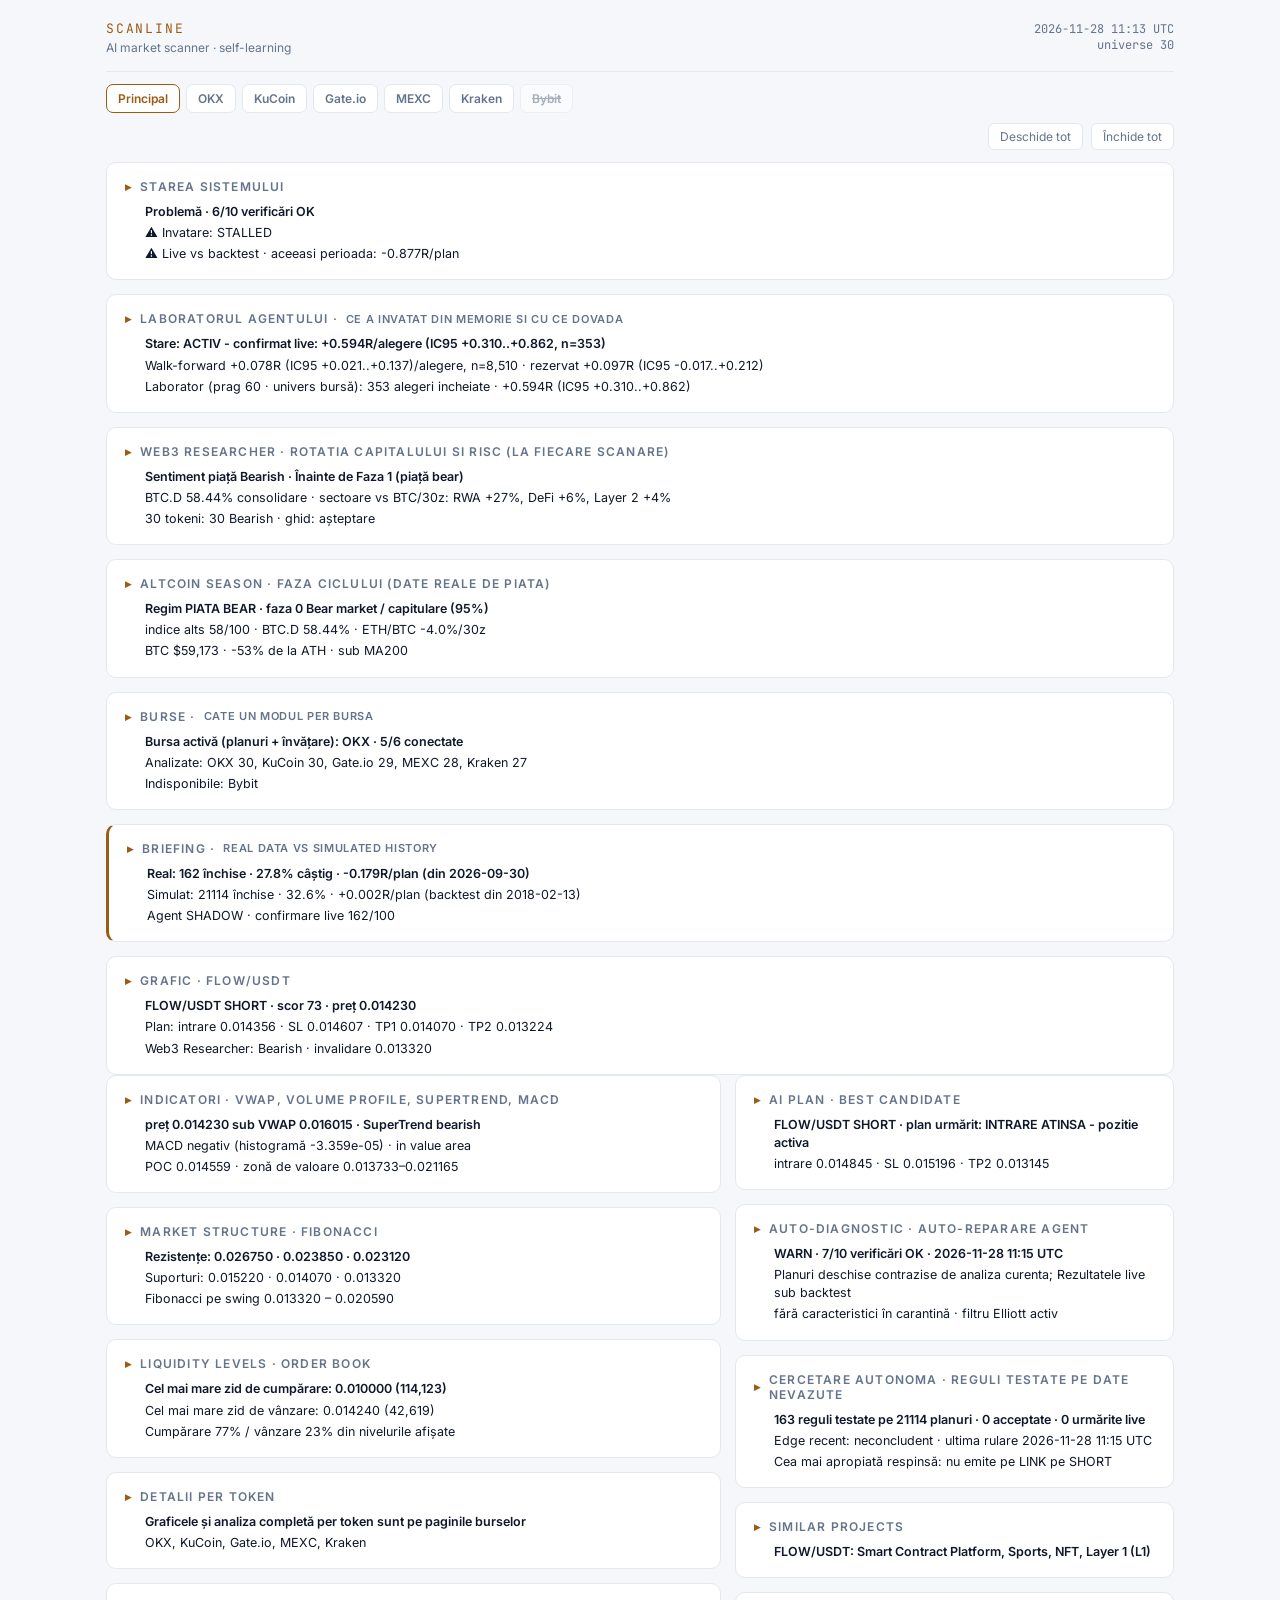
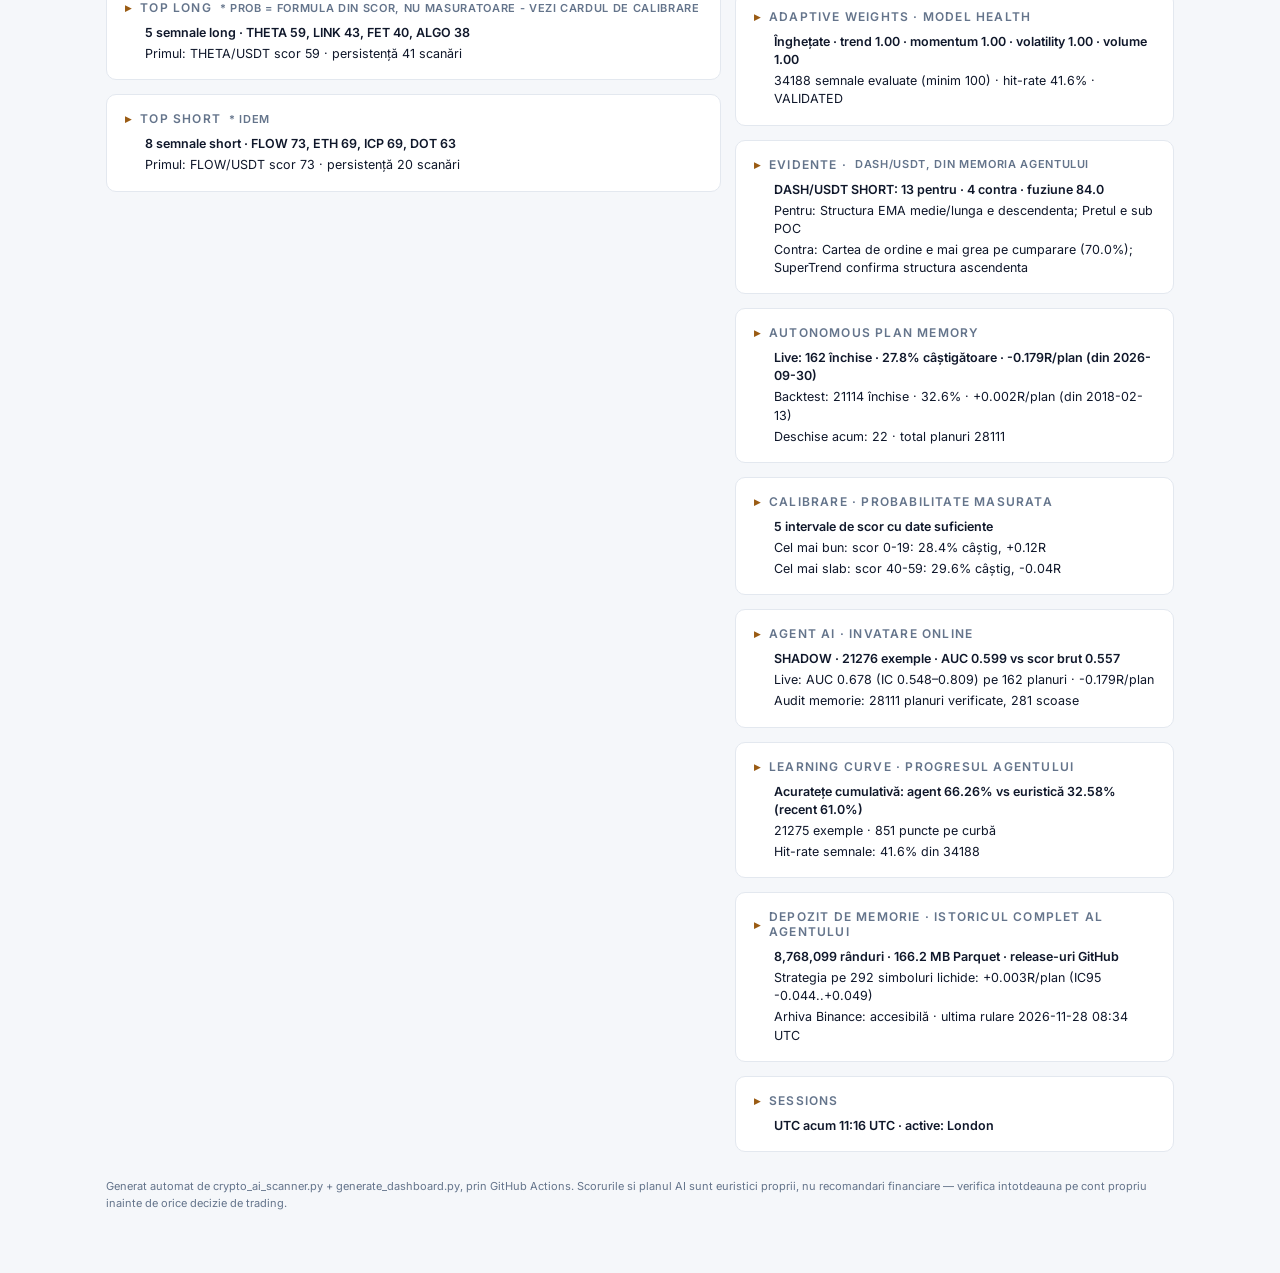
==== commit 84925ff7: "scan 2026-11-28 11:16 UTC" ====
--- a/docs/index.html
+++ b/docs/index.html
@@ -683,18 +683,18 @@
 
   <header>
     <div class="brand">SCANLINE<small>AI market scanner &middot; self-learning</small></div>
-    <div class="meta">2026-11-28 10:15 UTC<br>universe 30</div>
+    <div class="meta">2026-11-28 11:13 UTC<br>universe 30</div>
   </header>
   <nav class="nav"><a class="nav-i nav-on" href="index.html">Principal</a><a class="nav-i" href="exchanges/okx.html">OKX</a><a class="nav-i" href="exchanges/kucoin.html">KuCoin</a><a class="nav-i" href="exchanges/gate.html">Gate.io</a><a class="nav-i" href="exchanges/mexc.html">MEXC</a><a class="nav-i" href="exchanges/kraken.html">Kraken</a><a class="nav-i nav-off" href="exchanges/bybit.html">Bybit</a></nav>
   <div class="fold-tools"><button type="button" data-fold="open">Deschide tot</button><button type="button" data-fold="close">Închide tot</button></div>
 
-  <details class="card fold" id="stare"><summary class="fold-head"><h2>Starea sistemului</h2><span class="fold-sum"><span class="fold-line" title="Problemă · 6/10 verificări OK">Problemă · 6/10 verificări OK</span><span class="fold-line" title="⚠ Invatare: STALLED">⚠ Invatare: STALLED</span><span class="fold-line" title="⚠ Live vs backtest · aceeasi perioada: -0.877R/plan">⚠ Live vs backtest · aceeasi perioada: -0.877R/plan</span></span></summary><div class="fold-body"><div class="hl-head hl-error">PROBLEMA</div><div class="hl-grid"><div class="hl-tile hl-warn"><span class="hl-t">Invatare</span><strong>STALLED</strong><span class="hl-d">ponderi inghetate de 47 zile - agentul nu isi mai ajusteaza decizia</span></div><div class="hl-tile hl-ok"><span class="hl-t">Scanari</span><strong>ritm orar</strong><span class="hl-d">ultima acum 3 min &middot; ultimele intervale: 60, 60, 17 min &middot; 25 in ultimele 24h</span></div><div class="hl-tile hl-ok"><span class="hl-t">Rulari scanare 24h</span><strong>25 reusite / 0 esuate</strong><span class="hl-d">surse: programate 3 &middot; ceas 22 &middot; santinela 0 &middot; manuale 0<br>toate rularile au reusit</span></div><div class="hl-tile hl-ok"><span class="hl-t">Agent AI (filtru · prag 100)</span><strong>SHADOW</strong><span class="hl-d">confirmare live 162/100 planuri semnale proprii &middot; AUC live 0.678 (IC 0.548-0.809)</span></div><div class="hl-tile hl-ok"><span class="hl-t">Predictii LONG</span><strong>7%</strong><span class="hl-d">7% LONG / 93% SHORT &middot; proportia de semnale cumpara ale agentului</span></div><div class="hl-tile hl-err"><span class="hl-t">Live vs backtest &middot; aceeasi perioada</span><strong>-0.877R/plan</strong><span class="hl-d">IC95 -1.303..-0.565 &middot; SEMNIFICATIV sub backtest &middot; 2026-09-30 - 2026-10-16, 33 live / 167 backtest</span></div><div class="hl-tile hl-warn"><span class="hl-t">Edge backtest &middot; 12 luni</span><strong>-0.055R/plan</strong><span class="hl-d">IC95 -0.177..+0.071 pe 3752 planuri &middot; nu e distinct de zero &middot; pe ani: 2024 +0.04 2025 -0.10 2026 -0.05</span></div><div class="hl-tile hl-warn"><span class="hl-t">Auto-diagnostic</span><strong>WARN</strong><span class="hl-d">2026-11-28 10:17 UTC &middot; Rezultatele live sub backtest; Edge-ul recent nu e distinct de zero</span></div><div class="hl-tile hl-ok"><span class="hl-t">Audit memorie planuri</span><strong>memorie curata</strong><span class="hl-d">28111 planuri verificate, 263 reevaluate pe lumanari reale &middot; 281 scoase in total &middot; reconstruita 2026-10-11 20:52 UTC (epoca 2)</span></div><div class="hl-tile hl-ok"><span class="hl-t">Date altseason</span><strong>la zi</strong><span class="hl-d">2026-11-28 10:15 UTC</span></div></div></div></details>
-
-  <details class="card fold" id="laborator"><summary class="fold-head"><h2>Laboratorul agentului &middot; <span class="dim">ce a invatat din memorie si cu ce dovada</span></h2><span class="fold-sum"><span class="fold-line" title="Stare: ACTIV - confirmat live: +0.594R/alegere (IC95 +0.310..+0.862, n=353)">Stare: ACTIV - confirmat live: +0.594R/alegere (IC95 +0.310..+0.862, n=353)</span><span class="fold-line" title="Walk-forward +0.078R (IC95 +0.021..+0.137)/alegere, n=8,510 · rezervat +0.097R (IC95 -0.017..+0.212)">Walk-forward +0.078R (IC95 +0.021..+0.137)/alegere, n=8,510 · rezervat +0.097R (IC95 -0.017..+0.212)</span><span class="fold-line" title="Laborator (prag 60 · univers bursă): 353 alegeri incheiate · +0.594R (IC95 +0.310..+0.862)">Laborator (prag 60 · univers bursă): 353 alegeri incheiate · +0.594R (IC95 +0.310..+0.862)</span></span></summary><div class="fold-body"><div class="lab-head"><span class="tag tag-bull">ACTIV - CONFIRMAT LIVE</span> <span>confirmat live: +0.594R/alegere (IC95 +0.310..+0.862, n=353)</span></div><p class="mem-note" style="margin-top:6px;">Modelul e confirmat live: alegerile de mai jos sunt recomandarile agentului.</p><p class="mem-note"><strong>Ce invata:</strong> pe fiecare bara de 4h a 705 monede lichide (2017-09-19 &ndash; 2026-11-27, 1,008,032 exemple, plus 6,636 instantanee live etichetate), cat R ar fi facut o tranzactie LONG si una SHORT: intrare la deschiderea barei urmatoare, SL la 1.5 ATR, TP la 2.0R, inchidere dupa cel mult 48 bare, comisioane 0.1% pe parte, orice ambiguitate din bara rezolvata impotriva tranzactiei. Alegerea agentului: cel mult 3 tranzactii pe bara, cu EV peste cuantila 95% a predictiilor de antrenare. Model ales: <strong>gbm</strong>. Antrenat 2026-11-27 21:53 UTC in 760.4 s.</p><div class="as-table-wrap"><table class="mem-table lab-table"><tr><th>Dovada</th><th>Alegeri</th><th>R mediu pe alegere</th><th>Toate tranzactiile posibile</th></tr><tr><td>an 2021</td><td>1,120</td><td>+0.069R (IC95 -0.107..+0.259)</td><td>-</td></tr><tr><td>an 2022</td><td>1,831</td><td>+0.036R (IC95 -0.089..+0.163)</td><td>-</td></tr><tr><td>an 2023</td><td>1,454</td><td>-0.026R (IC95 -0.181..+0.126)</td><td>-</td></tr><tr><td>an 2024</td><td>1,533</td><td>+0.128R (IC95 +0.008..+0.248)</td><td>-</td></tr><tr><td>an 2025</td><td>1,864</td><td>+0.160R (IC95 +0.034..+0.293)</td><td>-</td></tr><tr><td>an 2026</td><td>708</td><td>+0.093R (IC95 -0.035..+0.218)</td><td>-</td></tr><tr><td>walk-forward, total</td><td>8,510</td><td>+0.078R (IC95 +0.021..+0.137)</td><td>-0.049R (IC95 -0.070..-0.033)</td></tr><tr><td>(model linear, total)</td><td>9,542</td><td>+0.053R (IC95 -0.006..+0.113)</td><td>-</td></tr><tr><td>perioada rezervata 2026-05-31 – 2026-11-27</td><td>904</td><td>+0.097R (IC95 -0.017..+0.212)</td><td>-0.126R (IC95 -0.145..-0.106)</td></tr><tr><td>test inainte, tot universul bursei din 2026-10-19 (23 in curs)</td><td>353</td><td>+0.594R (IC95 +0.310..+0.862)</td><td>-</td></tr><tr><td>alegeri din scanari (30 de monede), etichetate</td><td>98</td><td>+0.666R (IC95 +0.128..+1.169)</td><td>-0.041R (IC95 -0.121..+0.038)</td></tr></table></div><p class="mem-note">IC95 prin bootstrap pe blocuri de timp (saptamani; zile pentru live). Coloana din dreapta e referinta: ce ar da o alegere la intamplare din aceleasi bare. Fiecare an e testat cu un model antrenat doar pe anii dinainte; perioada rezervata e folosita o singura data.</p><div class="lab-learned"><div><h4 class="scan-h">LONG: ce schimba cel mai mult EV-ul estimat</h4><ul class="lab-list"><li>volatilitatea BTC: de la 0.008 la 0.0175 &rarr; EV +0.000R <span class="dim">(importanta 26%)</span></li><li>BTC fata de media lui pe 30 de zile (ATR): de la -6.66 la 6.08 &rarr; EV +0.294R <span class="dim">(importanta 23%)</span></li><li>randamentul BTC pe 7 zile: de la -0.0723 la 0.057 &rarr; EV -0.067R <span class="dim">(importanta 12%)</span></li><li>cat de demult s-a facut minimul de 30 de zile: de la 0.0389 la 0.956 &rarr; EV +0.029R <span class="dim">(importanta 6%)</span></li><li>randamentul pe 30 de zile: de la -0.415 la 0.315 &rarr; EV +0.079R <span class="dim">(importanta 5%)</span></li><li>distanta pana la minimul de 30 de zile (ATR): de la 1.38 la 11.1 &rarr; EV -0.088R <span class="dim">(importanta 5%)</span></li></ul></div><div><h4 class="scan-h">SHORT: ce schimba cel mai mult EV-ul estimat</h4><ul class="lab-list"><li>volatilitatea BTC: de la 0.008 la 0.0175 &rarr; EV +0.018R <span class="dim">(importanta 14%)</span></li><li>distanta pana la maximul de 30 de zile (ATR): de la 2.6 la 22.2 &rarr; EV -0.001R <span class="dim">(importanta 8%)</span></li><li>RSI 14: de la 34.1 la 63.1 &rarr; EV -0.012R <span class="dim">(importanta 8%)</span></li><li>randamentul pe 30 de zile: de la -0.415 la 0.315 &rarr; EV -0.076R <span class="dim">(importanta 8%)</span></li><li>distanta pana la minimul de 30 de zile (ATR): de la 1.38 la 11.1 &rarr; EV +0.009R <span class="dim">(importanta 7%)</span></li><li>randamentul BTC pe 7 zile: de la -0.0723 la 0.057 &rarr; EV +0.050R <span class="dim">(importanta 6%)</span></li></ul></div></div><p class="mem-note">Efectul = cat se schimba EV-ul mediu estimat cand caracteristica trece de la cuantila 10% la 90%, restul ramanand ca in date. E ce a invatat modelul, nu o garantie: valoarea lui e doar cea din tabelul de dovezi.</p><h4 class="scan-h">Recomandarile agentului la bara curenta &middot; <span class="dim">2026-11-28 10:15 UTC, 30 monede evaluate</span></h4><div class="as-table-wrap"><table class="mem-table lab-table"><tr><th>Moneda</th><th>Directie</th><th>EV estimat</th><th>Intrare*</th><th>SL</th><th>TP</th><th>Alegere</th></tr><tr class=""><td>FLOW/USDT</td><td class="bull">LONG</td><td>+0.147R</td><td>0.01423</td><td>0.0137639</td><td>0.0151622</td><td>nelichid</td></tr><tr class=""><td>FIL/USDT</td><td class="bull">LONG</td><td>+0.100R</td><td>0.5159</td><td>0.492307</td><td>0.563086</td><td>-</td></tr><tr class=""><td>ZEN/USDT</td><td class="bull">LONG</td><td>+0.097R</td><td>3.6990</td><td>3.5739</td><td>3.9492</td><td>nelichid</td></tr><tr class=""><td>EGLD/USDT</td><td class="bull">LONG</td><td>+0.082R</td><td>2.2650</td><td>2.1778</td><td>2.4395</td><td>nelichid</td></tr><tr class=""><td>ZEC/USDT</td><td class="bull">LONG</td><td>+0.066R</td><td>739.15</td><td>685.17</td><td>847.12</td><td>-</td></tr><tr class=""><td>ETH/USDT</td><td class="bull">LONG</td><td>+0.064R</td><td>1,657.88</td><td>1,604.08</td><td>1,765.49</td><td>-</td></tr><tr class=""><td>DOT/USDT</td><td class="bull">LONG</td><td>+0.060R</td><td>0.6554</td><td>0.631045</td><td>0.704111</td><td>-</td></tr><tr class=""><td>TRX/USDT</td><td class="bear">SHORT</td><td>+0.049R</td><td>0.30085</td><td>0.303664</td><td>0.295221</td><td>-</td></tr><tr class=""><td>BTC/USDT</td><td class="bull">LONG</td><td>+0.045R</td><td>59,839.90</td><td>58,232.30</td><td>63,055.10</td><td>-</td></tr><tr class=""><td>AVAX/USDT</td><td class="bull">LONG</td><td>+0.039R</td><td>6.5420</td><td>6.3256</td><td>6.9747</td><td>-</td></tr></table></div><p class="mem-note">* pretul de inchidere al barei; intrarea reala e la deschiderea barei urmatoare. Toate aceste instantanee (si cele neale) se eticheteaza dupa ce se incheie si intra in antrenarea urmatoare - asa invata agentul din fiecare scanare.</p><details class="cc"><summary><span class="cc-title">Istoricul antrenarilor</span></summary><div class="cc-body"><div class="as-table-wrap"><table class="mem-table"><tr><th>Versiune</th><th>Stare</th><th>Model</th><th>Walk-forward</th><th>Rezervat</th><th>Alegeri live</th></tr><tr><td>20261127-2153</td><td>ACTIV</td><td>gbm</td><td>+0.078R</td><td>+0.097R</td><td>353</td></tr><tr><td>20261126-2207</td><td>ACTIV</td><td>gbm</td><td>+0.068R</td><td>+0.035R</td><td>339</td></tr><tr><td>20261125-2207</td><td>CERCETARE</td><td>linear</td><td>+0.052R</td><td>+0.116R</td><td>339</td></tr><tr><td>20261124-2258</td><td>ACTIV</td><td>gbm</td><td>+0.067R</td><td>+0.057R</td><td>321</td></tr><tr><td>20261124-0039</td><td>ACTIV</td><td>gbm</td><td>+0.084R</td><td>+0.040R</td><td>312</td></tr><tr><td>20261122-2012</td><td>ACTIV</td><td>gbm</td><td>+0.068R</td><td>+0.049R</td><td>279</td></tr><tr><td>20261121-1959</td><td>ACTIV</td><td>gbm</td><td>+0.069R</td><td>+0.062R</td><td>279</td></tr><tr><td>20261120-2058</td><td>ACTIV</td><td>gbm</td><td>+0.077R</td><td>+0.077R</td><td>275</td></tr></table></div></div></details></div></details>
-
-  <details class="card fold" id="web3-researcher"><summary class="fold-head"><h2>Web3 Researcher &middot; rotatia capitalului si risc (la fiecare scanare)</h2><span class="fold-sum"><span class="fold-line" title="Sentiment piață Bearish · Înainte de Faza 1 (piață bear)">Sentiment piață Bearish · Înainte de Faza 1 (piață bear)</span><span class="fold-line" title="BTC.D 57.74% scădere · sectoare vs BTC/30z: RWA +26%, DeFi +5%, Layer 2 +4%">BTC.D 57.74% scădere · sectoare vs BTC/30z: RWA +26%, DeFi +5%, Layer 2 +4%</span><span class="fold-line" title="30 tokeni: 30 Bearish · ghid: așteptare">30 tokeni: 30 Bearish · ghid: așteptare</span></span></summary><div class="fold-body"><span id="analist"></span><div class="an-head"><span class="tag tag-bear">SENTIMENT BEARISH</span> <span class="tag tag-ok">date la zi</span> <span class="dim">raport 2026-11-28 10:15 UTC · altseason evaluat 2026-11-28 10:15 UTC · istoric 10 ani până la 2026-11-27 · indice 90z recalculat pe 2026-11-28 (zile închise)</span></div><div class="an-body"><h3 class="an-h">1. DIAGNOSTIC MACRO (ALT SEASON CHECK)</h3><ul class="an-ul"><li><strong>Status BTC Dominance (BTC.D):</strong> Scădere · 57.74% (CoinGecko /global; între furnizori diferența ajunge la ~2.5 pp) · 7z -0.36 pp · 30z -1.52 pp · suport 57.74% (minimul pe 90 de zile): sub el, rotația spre alts se confirmă</li><li><strong>Faza Rotației de Capital:</strong> Înainte de Faza 1 (piață bear) — altcoins lovite, lichiditatea dispare · regim piata bear · BTC -52% de la ATH (închideri zilnice), +1% de la minim, BTC.D -0.0 pp/30z, ETH/BTC -4.2%/30z, large caps -1.1% vs BTC/30z · clasificare pe 9 faze: 0 (Bear market / capitulare), încredere 95%</li><li><strong>Altcoin Index:</strong> 58/100 (zonă mixtă; calculat pe 59 din top 100 altcoins, cele cu lumânări zilnice pe bursă) · 34 din 59 bat BTC; cu cele 41 fără date, indicele complet ar fi între 34 și 75; 10 monede la ±3 pp de BTC pe 90 de zile - indicele poate sări cu până la ~17 puncte de la o zi la alta · trend 90 de zile: 22 → 55 (+33, în creștere) pe indicele istoric comparabil · percentila 78 din 10 ani (indicele istoric comparabil)<svg class="an-spark" viewBox="0 0 260 58" role="img" aria-label="Indicele altseason pe 90 de zile"><line x1="3" x2="257" y1="16.0" y2="16.0" class="an-sp75"/><polyline points="3.0,43.6 22.5,37.3 42.1,37.8 61.6,29.8 81.2,23.0 100.7,24.2 120.2,19.6 139.8,25.9 159.3,32.1 178.8,31.0 198.4,37.3 217.9,37.8 237.5,39.6 257.0,26.5" class="an-spl" fill="none"/><circle cx="257.0" cy="26.5" r="2.6" class="an-spd"/><text x="3" y="57" class="an-spt">2026-08-29</text><text x="257" y="57" class="an-spt" text-anchor="end">2026-11-27</text></svg></li></ul><div class="an-10y"><span class="scan-h">Raportat la statistica ultimilor 10 ani</span><ul class="an-ul"><li>Probabilitatea ca indicele să atingă 75 în 90 de zile: 31% (frecvența istorică 34%; analogiile bat frecvența cu +19% pe 467 momente testate)</li><li>Faza curentă durează de 16 zile (mediana istorică a fazei: 59.5 zile)</li><li>În cele 389 zile de altseason din 10 ani, BTC.D scădea pe 30 de zile în 72% din zile (în restul zilelor: 40%) · acum: Scădere</li><li>BTC: 417 zile de la vârful ciclului (2025-10-06), 150 de la minim (+2.2%)</li><li>Ciclurile trecute, după minim: primul altseason în 2020-08, 2024-11</li><li>Calendarul ciclului: în bear-urile din istoric minimul a venit la 364, 366 de zile de la vârf; acum e ziua 417, iar minimul curent a venit în ziua 267 · fereastra istorică a minimului de ciclu s-a închis</li></ul></div><h3 class="an-h">2. SECTOARE MOMENTUM (MAXIM 2-3 NARAȚIUNI)</h3><ul class="an-ul"><li><strong>RWA:</strong><ul class="an-sub"><li><em>Catalizator:</em> RS +26% vs BTC/30z; 88% monede bat BTC</li><li><em>Sustenabilitate:</em> Trend structural <span class="an-why">(mediana vs BTC: 7z -3%, 30z +26%, 200z +32% · 88% din 24 monede bat BTC pe 30 de zile)</span></li></ul><div class="an-why">lideri vs BTC pe 30 de zile: ONYC +36%, JAAA +35%, SAFO +35%</div></li><li><strong>DeFi:</strong><ul class="an-sub"><li><em>Catalizator:</em> RS +5% vs BTC/30z; 62% monede bat BTC</li><li><em>Sustenabilitate:</em> Trend structural <span class="an-why">(mediana vs BTC: 7z +4%, 30z +5%, 200z +38% · 62% din 26 monede bat BTC pe 30 de zile)</span></li></ul><div class="an-why">lideri vs BTC pe 30 de zile: JST +40%, PSTUSDC +35%, SUSDAI +35%</div></li><li><strong>Layer 2:</strong><ul class="an-sub"><li><em>Catalizator:</em> RS +4% vs BTC/30z; 53% monede bat BTC</li><li><em>Sustenabilitate:</em> Hype pe termen scurt <span class="an-why">(mediana vs BTC: 7z +3%, 30z +4%, 200z -17% · 53% din 30 monede bat BTC pe 30 de zile)</span></li></ul><div class="an-why">lideri vs BTC pe 30 de zile: CTR +46%, MERL +41%, XDAI +34%</div></li></ul><p class="an-note">Catalizatorul e motorul măsurat al mișcării (forța relativă față de BTC și lățimea sectorului), nu o știre. 12 din 12 sectoare CoinGecko cu date; fiecare sector se reîmprospătează o dată la 3 ore.</p><h3 class="an-h">3. FILTRARE ALFA (PROIECTE SPECIFICE)</h3><ul class="an-ul"><li><strong>VVV:</strong> <span class="an-why">Venice Token · #57 · piață (top 250) · forța relativă: CoinGecko</span><ul class="an-sub"><li><em>Argument:</em> Bate BTC +52%/30z; R:R 0.3 din suport 1D</li><li><em>Risc Critic:</em> Diluare: 61% în circulație, FDV/MC 1.6x; deblocări viitoare</li></ul><div class="an-rr">R:R 0.3 (intrare $26.68, stop $21.5841, țintă $28.09) · suport 1D $22.2848–$24.67 · rezistență 1D $28.09–$30.82 · β 1.55 / corelație 0.49 cu BTC</div></li><li><strong>LINK:</strong> <span class="an-why">Chainlink · #16 · listă scanată · forța relativă: bursă, închideri zilnice</span><ul class="an-sub"><li><em>Argument:</em> Bate BTC +8%/30z; R:R 0.6 din suport 1D</li><li><em>Risc Critic:</em> Fără risc critic măsurat; rămâne riscul de regim BTC</li></ul><div class="an-rr">R:R 0.6 (intrare $9.187, stop $7.3655, țintă $10.256) · suport 1D $7.52–$8.614 · rezistență 1D $10.256–$10.9845 · β 1.23 / corelație 0.68 cu BTC · scaner: LONG 43/100</div></li><li><strong>ALGO:</strong> <span class="an-why">Algorand · #81 · listă scanată · forța relativă: bursă, închideri zilnice</span><ul class="an-sub"><li><em>Argument:</em> Bate BTC +6%/30z; R:R 0.4 din suport 1D</li><li><em>Risc Critic:</em> Fără risc critic măsurat; rămâne riscul de regim BTC</li></ul><div class="an-rr">R:R 0.4 (intrare $0.07931, stop $0.06775, țintă $0.08369) · suport 1D $0.06918–$0.07485 · rezistență 1D $0.08369–$0.08888 · β 1.13 / corelație 0.57 cu BTC · scaner: LONG 38/100</div></li><li><strong>THETA:</strong> <span class="an-why">Theta Network · #197 · listă scanată · forța relativă: bursă, închideri zilnice</span><ul class="an-sub"><li><em>Argument:</em> Bate BTC +5%/30z; R:R 0.1 din suport 1D</li><li><em>Risc Critic:</em> Lichiditate scăzută: volum 24h $3.1M (2.4% din cap.)</li></ul><div class="an-rr">R:R 0.1 (intrare $0.13370, stop $0.11623, țintă $0.13530) · suport 1D $0.11850–$0.13530 · rezistență 1D $0.13530–$0.14380 · β 1.31 / corelație 0.63 cu BTC · scaner: LONG 59/100</div></li><li><strong>GRT:</strong> <span class="an-why">The Graph · #165 · listă scanată · forța relativă: bursă, închideri zilnice</span><ul class="an-sub"><li><em>Argument:</em> Bate BTC +1%/30z; R:R 0.4 din suport 1D</li><li><em>Risc Critic:</em> Lichiditate scăzută: volum 24h $4.8M (2.7% din cap.)</li></ul><div class="an-rr">R:R 0.4 (intrare $0.01635, stop $0.01466, țintă $0.01702) · suport 1D $0.01497–$0.01702 · rezistență 1D $0.01702–$0.01812 · β 1.33 / corelație 0.51 cu BTC · scaner: SHORT 45/100</div></li></ul><p class="an-note">Selecție: bat BTC pe 7 ȘI pe 30 de zile - din închiderile zilnice de pe bursă, aceleași cifre ca pe fișa tokenului (CoinGecko doar pentru monedele fără lumânări pe bursă). R:R e geometrie din zonele 1D (stop sub baza suportului, țintă la prima rezistență), nu probabilitate; asimetric = R:R ≥ 3. Riscul critic e măsurat: oferta în circulație și FDV (deblocări), volumul (lichiditate), β și corelația cu BTC. 4h: zonele au tinut la prima retestare in 71.0% din cazuri (IC 67.0-74.7%, n=538) fata de 69.1% pentru benzi aleatoare de aceeasi latime (n=1826) - in marja benzilor aleatoare - fara avantaj masurat 1D: zonele au tinut la prima retestare in 67.4% din cazuri (IC 63.9-70.8%, n=712) fata de 67.0% pentru benzi aleatoare de aceeasi latime (n=2133) - in marja benzilor aleatoare - fara avantaj masurat</p><h3 class="an-h">4. STRATEGIE EXECUTIVĂ</h3><ul class="an-ul"><li><strong>Sentiment General:</strong> Bearish — regim PIATA BEAR</li><li><strong>Ghid de Intrare:</strong> Așteptare confirmare breakout: BTC închidere zilnică peste $63,479 (rezistența 1D $62,268–$63,479) sau BTC.D sub 57.74% (minimul pe 30 de zile)</li><li><strong>Trigger de Invalidare:</strong> BTC închidere zilnică sub $55,134 (baza suportului 1D $55,134–$60,497) sau BTC.D peste 60.47% (maximul pe 30 de zile + 0.2 pp)</li></ul><details class="an-tokens"><summary><span class="an-h">PAȘII 1–4 PENTRU FIECARE TOKEN SCANAT</span> <span class="dim">30 tokeni · Bullish 0 · Neutru 0 · Bearish 30</span></summary><div class="an-tlist"><div class="an-trow"><span class="an-tk"><a href="exchanges/okx.html#tok-TRX-USDT">TRX</a></span><span class="tag tag-bear">Bearish</span><span class="an-tc">Forță proprie: RS +24% vs BTC/30z</span><span class="an-tn an-asym">R:R 5.5</span><span class="an-tn">inv. $0.29862</span></div><div class="an-trow"><span class="an-tk"><a href="exchanges/okx.html#tok-FIL-USDT">FIL</a></span><span class="tag tag-bear">Bearish</span><span class="an-tc">Sector DePIN crește; tokenul -21% vs BTC/30z</span><span class="an-tn">R:R 2.1</span><span class="an-tn">inv. $0.48440</span></div><div class="an-trow"><span class="an-tk"><a href="exchanges/okx.html#tok-DOT-USDT">DOT</a></span><span class="tag tag-bear">Bearish</span><span class="an-tc">Fără catalizator măsurat: -10% vs BTC/30z</span><span class="an-tn">R:R 1.4</span><span class="an-tn">inv. $0.61870</span></div><div class="an-trow"><span class="an-tk"><a href="exchanges/okx.html#tok-ETH-USDT">ETH</a></span><span class="tag tag-bear">Bearish</span><span class="an-tc">Fără catalizator măsurat: -4% vs BTC/30z</span><span class="an-tn">R:R 0.9</span><span class="an-tn">inv. $1,504.40</span></div><div class="an-trow"><span class="an-tk"><a href="exchanges/okx.html#tok-LINK-USDT">LINK</a></span><span class="tag tag-bear">Bearish</span><span class="an-tc">Sector RWA: RS +26% vs BTC/30z</span><span class="an-tn">R:R 0.6</span><span class="an-tn">inv. $7.52</span></div><div class="an-trow"><span class="an-tk"><a href="exchanges/okx.html#tok-AVAX-USDT">AVAX</a></span><span class="tag tag-bear">Bearish</span><span class="an-tc">Fără catalizator măsurat: -0% vs BTC/30z</span><span class="an-tn">R:R 0.5</span><span class="an-tn">inv. $5.684</span></div><div class="an-trow"><span class="an-tk"><a href="exchanges/okx.html#tok-BTC-USDT">BTC</a></span><span class="tag tag-bear">Bearish</span><span class="an-tc">Referința pieței</span><span class="an-tn">R:R 0.4</span><span class="an-tn">inv. $55,134.00</span></div><div class="an-trow"><span class="an-tk"><a href="exchanges/okx.html#tok-ADA-USDT">ADA</a></span><span class="tag tag-bear">Bearish</span><span class="an-tc">Fără catalizator măsurat: -2% vs BTC/30z</span><span class="an-tn">R:R 0.4</span><span class="an-tn">inv. $0.13330</span></div><div class="an-trow"><span class="an-tk"><a href="exchanges/okx.html#tok-XRP-USDT">XRP</a></span><span class="tag tag-bear">Bearish</span><span class="an-tc">Fără catalizator măsurat: -3% vs BTC/30z</span><span class="an-tn">R:R 0.4</span><span class="an-tn">inv. $0.85970</span></div><div class="an-trow"><span class="an-tk"><a href="exchanges/okx.html#tok-ZEC-USDT">ZEC</a></span><span class="tag tag-bear">Bearish</span><span class="an-tc">Fără catalizator măsurat: -24% vs BTC/30z</span><span class="an-tn">R:R 0.4</span><span class="an-tn">inv. $609.31</span></div><div class="an-trow"><span class="an-tk"><a href="exchanges/okx.html#tok-GRT-USDT">GRT</a></span><span class="tag tag-bear">Bearish</span><span class="an-tc">Sector AI: RS +1% vs BTC/30z</span><span class="an-tn">R:R 0.4</span><span class="an-tn">inv. $0.01497</span></div><div class="an-trow"><span class="an-tk"><a href="exchanges/okx.html#tok-ALGO-USDT">ALGO</a></span><span class="tag tag-bear">Bearish</span><span class="an-tc">Sector RWA: RS +26% vs BTC/30z</span><span class="an-tn">R:R 0.4</span><span class="an-tn">inv. $0.06918</span></div><div class="an-trow"><span class="an-tk"><a href="exchanges/okx.html#tok-SOL-USDT">SOL</a></span><span class="tag tag-bear">Bearish</span><span class="an-tc">Fără catalizator măsurat: -5% vs BTC/30z</span><span class="an-tn">R:R 0.4</span><span class="an-tn">inv. $64.84</span></div><div class="an-trow"><span class="an-tk"><a href="exchanges/okx.html#tok-MANA-USDT">MANA</a></span><span class="tag tag-bear">Bearish</span><span class="an-tc">Sector Gaming crește; tokenul -1% vs BTC/30z</span><span class="an-tn">R:R 0.3</span><span class="an-tn">inv. $0.05239</span></div><div class="an-trow"><span class="an-tk"><a href="exchanges/okx.html#tok-ICP-USDT">ICP</a></span><span class="tag tag-bear">Bearish</span><span class="an-tc">Sector AI: RS +1% vs BTC/30z</span><span class="an-tn">R:R 0.2</span><span class="an-tn">inv. $1.863</span></div><div class="an-trow"><span class="an-tk"><a href="exchanges/okx.html#tok-ATOM-USDT">ATOM</a></span><span class="tag tag-bear">Bearish</span><span class="an-tc">Forță proprie: RS +1% vs BTC/30z</span><span class="an-tn">R:R 0.2</span><span class="an-tn">inv. $1.128</span></div><div class="an-trow"><span class="an-tk"><a href="exchanges/okx.html#tok-NEAR-USDT">NEAR</a></span><span class="tag tag-bear">Bearish</span><span class="an-tc">Sector AI crește; tokenul -13% vs BTC/30z</span><span class="an-tn">R:R 0.2</span><span class="an-tn">inv. $2.7791</span></div><div class="an-trow"><span class="an-tk"><a href="exchanges/okx.html#tok-GRAM-USDT">GRAM</a></span><span class="tag tag-bear">Bearish</span><span class="an-tc">Forță proprie: RS +7% vs BTC/30z</span><span class="an-tn">R:R 0.1</span><span class="an-tn">inv. $0.87800</span></div><div class="an-trow"><span class="an-tk"><a href="exchanges/okx.html#tok-THETA-USDT">THETA</a></span><span class="tag tag-bear">Bearish</span><span class="an-tc">Sector AI: RS +1% vs BTC/30z</span><span class="an-tn">R:R 0.1</span><span class="an-tn">inv. $0.11850</span></div><div class="an-trow"><span class="an-tk"><a href="exchanges/okx.html#tok-ZEN-USDT">ZEN</a></span><span class="tag tag-bear">Bearish</span><span class="an-tc">Fără catalizator măsurat: -15% vs BTC/30z</span><span class="an-tn">R:R 0.1</span><span class="an-tn">inv. $3.303</span></div><div class="an-trow"><span class="an-tk"><a href="exchanges/okx.html#tok-AXS-USDT">AXS</a></span><span class="tag tag-bear">Bearish</span><span class="an-tc">Sector Gaming crește; tokenul -7% vs BTC/30z</span><span class="an-tn">R:R 0.1</span><span class="an-tn">inv. $0.57160</span></div><div class="an-trow"><span class="an-tk"><a href="exchanges/okx.html#tok-DOGE-USDT">DOGE</a></span><span class="tag tag-bear">Bearish</span><span class="an-tc">Fără catalizator măsurat: -2% vs BTC/30z</span><span class="an-tn">R:R n/d</span><span class="an-tn">inv. $0.05077</span></div><div class="an-trow"><span class="an-tk"><a href="exchanges/okx.html#tok-SUI-USDT">SUI</a></span><span class="tag tag-bear">Bearish</span><span class="an-tc">Fără catalizator măsurat: -3% vs BTC/30z</span><span class="an-tn">R:R n/d</span><span class="an-tn">inv. $0.58800</span></div><div class="an-trow"><span class="an-tk"><a href="exchanges/okx.html#tok-FET-USDT">FET</a></span><span class="tag tag-bear">Bearish</span><span class="an-tc">Sector AI crește; tokenul -7% vs BTC/30z</span><span class="an-tn">R:R n/d</span><span class="an-tn">inv. n/d</span></div><div class="an-trow"><span class="an-tk"><a href="exchanges/okx.html#tok-SEI-USDT">SEI</a></span><span class="tag tag-bear">Bearish</span><span class="an-tc">Fără catalizator măsurat: -3% vs BTC/30z</span><span class="an-tn">R:R n/d</span><span class="an-tn">inv. n/d</span></div><div class="an-trow"><span class="an-tk"><a href="exchanges/okx.html#tok-POL-USDT">POL</a></span><span class="tag tag-bear">Bearish</span><span class="an-tc">Sector Layer 2: RS +4% vs BTC/30z</span><span class="an-tn">R:R n/d</span><span class="an-tn">inv. $0.06749</span></div><div class="an-trow"><span class="an-tk"><a href="exchanges/okx.html#tok-DASH-USDT">DASH</a></span><span class="tag tag-bear">Bearish</span><span class="an-tc">Fără catalizator măsurat: -10% vs BTC/30z</span><span class="an-tn">R:R n/d</span><span class="an-tn">inv. $28.87</span></div><div class="an-trow"><span class="an-tk"><a href="exchanges/okx.html#tok-CHZ-USDT">CHZ</a></span><span class="tag tag-bear">Bearish</span><span class="an-tc">Fără catalizator măsurat: -3% vs BTC/30z</span><span class="an-tn">R:R n/d</span><span class="an-tn">inv. n/d</span></div><div class="an-trow"><span class="an-tk"><a href="exchanges/okx.html#tok-FLOW-USDT">FLOW</a></span><span class="tag tag-bear">Bearish</span><span class="an-tc">Fără catalizator măsurat: -23% vs BTC/30z</span><span class="an-tn">R:R n/d</span><span class="an-tn">inv. $0.01332</span></div><div class="an-trow"><span class="an-tk"><a href="exchanges/okx.html#tok-EGLD-USDT">EGLD</a></span><span class="tag tag-bear">Bearish</span><span class="an-tc">Sector AI crește; tokenul -9% vs BTC/30z</span><span class="an-tn">R:R n/d</span><span class="an-tn">inv. n/d</span></div></div><p class="an-note">Aceleași reguli ca pentru piață, aplicate fiecărui token din lista din care învață agentul: forța față de BTC și faza rotației, sectorul și momentum-ul lui, R:R din zonele 1D și riscul măsurat, apoi sentimentul (în interiorul sentimentului pieței), intrarea și invalidarea. Detaliul complet e pe cardul fiecărui token. Verdictele per token, verificate pe lumânările zilnice: la 7 zile — Bullish n=59: medie -8.4% vs BTC, au bătut BTC în 10%; Neutru n=517: medie -2.9% vs BTC; Bearish n=587: medie -1.8% vs BTC, au pierdut față de BTC în 65% · la 30 zile — Bullish n=51: medie -22.0% vs BTC, au bătut BTC în 2%; Neutru n=383: medie -8.2% vs BTC; Bearish n=98: medie -8.2% vs BTC, au pierdut față de BTC în 86%.</p><p class="an-note an-track"><strong>Cât valorează verdictul:</strong> Pe istoricul zilnic al bursei (2018-06-10 – 2026-11-20, 234 tokeni lichizi, 160,766 zile-token): la 7 zile — Bullish a bătut BTC în 40% din cazuri (mediana -3.1%), Bearish în 40%; diferența medie Bullish − Bearish +0.83 pp (IC95 +0.05..+1.65): Bullish bate Bearish, semnificativ; la 30 zile — Bullish a bătut BTC în 33% din cazuri (mediana -10.3%), Bearish în 35%; diferența medie Bullish − Bearish -0.01 pp (IC95 -2.15..+2.18): fără diferență măsurabilă.</p></details></div><div class="rc-head"><strong>BTC/USDT · 1D</strong><span class="rc-dir rc-bearish">Bearish</span><span class="dim">1d · 120 lumanari</span></div><div class="rc-scroll"><svg viewBox="0 0 760 340" class="rc" preserveAspectRatio="xMidYMid meet"><line class="grid" x1="0" y1="227" x2="662" y2="227"/><text class="axis-t" x="756" y="231" text-anchor="end">65,351.25</text><line class="grid" x1="0" y1="170" x2="662" y2="170"/><text class="axis-t" x="756" y="174" text-anchor="end">71,266.50</text><line class="grid" x1="0" y1="113" x2="662" y2="113"/><text class="axis-t" x="756" y="117" text-anchor="end">77,181.75</text><line class="grid" x1="0" y1="57" x2="662" y2="57"/><text class="axis-t" x="756" y="61" text-anchor="end">83,097.00</text><rect class="zone zs z1d" x="0" y="273.2" width="472" height="51.4"/><line class="zl zs z1d" x1="0" y1="273.2" x2="662" y2="273.2"/><line class="zl zs z1d" x1="0" y1="324.5" x2="662" y2="324.5"/><rect class="zone zr z1d" x="4" y="244.6" width="468" height="11.6"/><line class="zl zr z1d" x1="0" y1="244.6" x2="662" y2="244.6"/><line class="zl zr z1d" x1="0" y1="256.2" x2="662" y2="256.2"/><line class="lvl lvl-now" x1="0" y1="284" x2="662" y2="284"/><line class="lvl lvl-inv" x1="0" y1="325" x2="662" y2="325"/><path class="cu" d="M7.9 241.5V251.0M15.9 234.4V246.0M19.8 229.8V240.8M27.8 226.3V238.1M31.7 228.2V231.7M59.5 247.4V250.0M67.4 233.6V251.6M71.4 229.4V239.2M75.4 181.5V238.0M79.3 149.5V192.5M83.3 91.0V153.2M91.2 104.9V128.9M95.2 86.3V118.1M103.1 93.6V109.2M107.1 78.2V100.2M115.0 102.3V111.4M123.0 93.5V111.4M134.9 64.4V115.4M142.8 84.4V91.6M146.8 81.0V94.0M166.6 87.3V124.6M170.6 110.2V114.5M178.5 90.2V120.9M186.4 119.3V133.7M190.4 113.5V124.5M194.4 72.9V121.8M198.3 67.6V78.2M206.3 15.5V78.1M218.2 39.0V58.8M226.1 43.4V50.0M230.1 36.5V46.8M238.0 42.7V59.7M245.9 35.9V56.0M253.8 38.2V43.7M257.8 21.2V41.1M277.6 52.5V70.9M281.6 56.0V62.0M285.6 46.1V59.5M293.5 46.4V76.4M301.4 61.0V88.5M313.3 64.4V79.8M321.3 53.4V74.8M325.2 39.4V61.0M349.0 73.9V91.1M353.0 68.9V82.5M364.9 108.0V114.5M368.9 101.5V110.5M376.8 104.9V121.0M380.8 74.8V127.2M392.7 122.2V128.8M400.6 128.5V146.2M408.5 136.1V151.3M424.4 219.2V258.8M432.3 225.8V246.0M448.2 268.4V324.5M452.2 261.9V289.7M464.1 272.5V303.8M468.0 262.3V278.7" fill="none"/><path class="cuf" d="M6.7 243.7h2.5v7.2h-2.5zM14.6 238.7h2.5v5.4h-2.5zM18.6 233.3h2.5v5.4h-2.5zM26.5 230.8h2.5v5.7h-2.5zM30.5 230.4h2.5v0.8h-2.5zM58.2 248.4h2.5v0.8h-2.5zM66.2 234.5h2.5v15.6h-2.5zM70.1 232.6h2.5v1.9h-2.5zM74.1 188.5h2.5v44.1h-2.5zM78.1 153.1h2.5v35.4h-2.5zM82.0 102.2h2.5v50.8h-2.5zM90.0 108.0h2.5v6.4h-2.5zM93.9 96.0h2.5v12.0h-2.5zM101.9 95.6h2.5v4.7h-2.5zM105.8 84.0h2.5v11.6h-2.5zM113.8 103.3h2.5v3.7h-2.5zM121.7 99.9h2.5v8.6h-2.5zM133.6 74.3h2.5v37.6h-2.5zM141.5 88.0h2.5v1.6h-2.5zM145.5 83.1h2.5v4.9h-2.5zM165.3 112.9h2.5v6.2h-2.5zM169.3 112.4h2.5v0.8h-2.5zM177.2 103.6h2.5v13.1h-2.5zM185.2 122.7h2.5v5.4h-2.5zM189.1 120.6h2.5v2.1h-2.5zM193.1 77.7h2.5v43.0h-2.5zM197.1 74.2h2.5v3.5h-2.5zM205.0 22.9h2.5v52.1h-2.5zM216.9 44.1h2.5v0.8h-2.5zM224.8 43.8h2.5v3.3h-2.5zM228.8 43.4h2.5v0.8h-2.5zM236.7 51.3h2.5v1.5h-2.5zM244.7 39.6h2.5v12.1h-2.5zM252.6 40.8h2.5v2.3h-2.5zM256.6 23.8h2.5v17.0h-2.5zM276.4 61.2h2.5v8.3h-2.5zM280.4 57.7h2.5v3.4h-2.5zM284.3 50.3h2.5v7.4h-2.5zM292.3 55.9h2.5v12.6h-2.5zM300.2 64.9h2.5v5.3h-2.5zM312.1 66.1h2.5v5.9h-2.5zM320.0 57.3h2.5v10.4h-2.5zM324.0 47.1h2.5v10.3h-2.5zM347.8 77.6h2.5v7.3h-2.5zM351.7 73.4h2.5v4.2h-2.5zM363.6 110.0h2.5v2.2h-2.5zM367.6 102.2h2.5v7.8h-2.5zM375.5 110.7h2.5v6.2h-2.5zM379.5 81.5h2.5v29.3h-2.5zM391.4 125.9h2.5v0.8h-2.5zM399.3 130.8h2.5v4.9h-2.5zM407.3 143.6h2.5v2.1h-2.5zM423.1 226.7h2.5v11.4h-2.5zM431.1 230.5h2.5v0.8h-2.5zM446.9 275.9h2.5v12.1h-2.5zM450.9 265.8h2.5v10.1h-2.5zM462.8 273.5h2.5v6.0h-2.5zM466.8 272.4h2.5v1.1h-2.5z"/><path class="cd" d="M0.0 226.0V254.4M4.0 247.8V256.2M11.9 238.8V255.9M23.8 230.0V238.0M35.7 225.3V232.7M39.7 226.3V241.4M43.6 234.8V246.9M47.6 234.9V246.2M51.6 239.5V250.7M55.5 243.3V253.8M63.5 245.5V251.9M87.3 97.5V119.7M99.2 74.1V106.9M111.1 72.0V116.1M119.0 92.1V115.1M126.9 93.8V120.7M130.9 107.5V122.2M138.8 72.6V99.3M150.7 82.1V99.0M154.7 91.3V109.1M158.7 88.6V107.8M162.6 100.2V120.2M174.5 110.7V119.9M182.5 103.0V134.7M202.3 72.0V85.1M210.2 21.9V37.4M214.2 16.6V52.8M222.1 36.0V55.9M234.0 38.4V61.8M241.9 32.2V58.0M249.9 17.0V49.1M261.8 19.3V38.6M265.7 22.2V37.1M269.7 32.6V60.0M273.7 52.6V82.5M289.5 44.6V69.4M297.5 46.6V72.4M305.4 58.3V78.6M309.4 69.3V78.5M317.3 56.0V69.6M329.2 44.5V77.5M333.2 66.6V81.4M337.1 74.7V93.8M341.1 76.1V87.9M345.1 78.2V92.3M357.0 67.5V106.1M360.9 97.8V122.1M372.8 97.2V117.9M384.7 77.6V132.3M388.7 120.6V135.3M396.6 122.7V148.6M404.6 130.0V156.0M412.5 141.6V171.5M416.5 167.6V206.0M420.4 197.0V246.2M428.4 223.5V240.5M436.3 230.0V258.3M440.3 238.8V264.2M444.2 252.7V299.4M456.1 233.9V274.3M460.1 261.8V285.2M472.0 256.5V289.5" fill="none"/><path class="cdf" d="M-1.3 232.1h2.5v18.1h-2.5zM2.7 250.2h2.5v0.8h-2.5zM10.6 243.7h2.5v0.8h-2.5zM22.5 233.3h2.5v3.2h-2.5zM34.4 230.4h2.5v0.8h-2.5zM38.4 231.0h2.5v8.9h-2.5zM42.4 239.9h2.5v3.7h-2.5zM46.3 243.5h2.5v1.0h-2.5zM50.3 244.5h2.5v0.8h-2.5zM54.3 244.6h2.5v4.2h-2.5zM62.2 248.4h2.5v1.7h-2.5zM86.0 102.3h2.5v12.1h-2.5zM97.9 96.0h2.5v4.3h-2.5zM109.8 83.9h2.5v23.1h-2.5zM117.7 103.3h2.5v5.3h-2.5zM125.7 99.9h2.5v11.0h-2.5zM129.6 110.9h2.5v0.9h-2.5zM137.6 74.3h2.5v15.3h-2.5zM149.5 83.1h2.5v11.8h-2.5zM153.4 94.8h2.5v6.3h-2.5zM157.4 101.1h2.5v1.5h-2.5zM161.4 102.6h2.5v16.6h-2.5zM173.3 112.4h2.5v4.3h-2.5zM181.2 103.6h2.5v24.5h-2.5zM201.0 74.2h2.5v0.8h-2.5zM209.0 22.9h2.5v3.9h-2.5zM212.9 26.9h2.5v17.3h-2.5zM220.9 44.1h2.5v3.0h-2.5zM232.8 43.4h2.5v9.4h-2.5zM240.7 51.2h2.5v0.8h-2.5zM248.6 39.6h2.5v3.4h-2.5zM260.5 23.9h2.5v7.3h-2.5zM264.5 31.2h2.5v2.0h-2.5zM268.5 33.1h2.5v21.4h-2.5zM272.4 54.5h2.5v15.0h-2.5zM288.3 50.3h2.5v18.3h-2.5zM296.2 55.9h2.5v14.3h-2.5zM304.2 65.0h2.5v5.9h-2.5zM308.1 70.8h2.5v1.2h-2.5zM316.1 66.1h2.5v1.6h-2.5zM328.0 47.1h2.5v25.7h-2.5zM331.9 72.8h2.5v2.2h-2.5zM335.9 75.0h2.5v2.9h-2.5zM339.9 77.9h2.5v6.9h-2.5zM343.8 84.8h2.5v0.8h-2.5zM355.7 73.4h2.5v32.0h-2.5zM359.7 105.4h2.5v6.7h-2.5zM371.6 102.2h2.5v14.7h-2.5zM383.5 81.5h2.5v42.3h-2.5zM387.4 123.8h2.5v2.3h-2.5zM395.4 125.9h2.5v9.8h-2.5zM403.3 130.8h2.5v15.0h-2.5zM411.2 143.6h2.5v24.5h-2.5zM415.2 168.1h2.5v30.2h-2.5zM419.2 198.3h2.5v39.8h-2.5zM427.1 226.7h2.5v4.5h-2.5zM435.0 230.5h2.5v18.0h-2.5zM439.0 248.5h2.5v10.4h-2.5zM443.0 258.9h2.5v29.0h-2.5zM454.9 265.7h2.5v0.8h-2.5zM458.8 265.7h2.5v13.8h-2.5zM470.7 272.4h2.5v6.2h-2.5z"/><polyline class="ema50" points="0,245 4,245 8,245 12,246 16,246 20,246 24,246 28,246 32,246 36,246 40,245 44,246 48,245 52,245 56,244 59,244 63,243 67,242 71,241 75,239 79,237 83,234 87,231 91,228 95,225 99,222 103,219 107,216 111,213 115,210 119,208 123,205 127,202 131,200 135,197 139,193 143,190 147,187 151,185 155,182 159,180 163,178 167,176 171,173 175,171 178,168 182,166 186,164 190,161 194,158 198,155 202,151 206,147 210,142 214,138 218,135 222,131 226,127 230,123 234,120 238,116 242,112 246,108 250,104 254,100 258,95 262,91 266,87 270,83 274,81 278,79 282,78 286,77 290,76 294,76 297,75 301,74 305,74 309,73 313,73 317,72 321,71 325,70 329,69 333,69 337,69 341,69 345,69 349,68 353,68 357,68 361,68 365,68 369,67 373,67 377,68 381,67 385,67 389,67 393,68 397,69 401,70 405,72 409,75 413,77 416,80 420,84 424,88 428,92 432,95 436,99 440,103 444,108 448,113 452,117 456,122 460,127 464,132 468,136 472,141" fill="none"/><polyline class="ema200" points="79,192 83,192 87,192 91,191 95,191 99,190 103,190 107,189 111,189 115,188 119,188 123,187 127,187 131,187 135,186 139,185 143,185 147,184 151,184 155,183 159,183 163,182 167,182 171,181 175,180 178,180 182,180 186,179 190,179 194,178 198,177 202,177 206,176 210,175 214,175 218,174 222,173 226,172 230,172 234,171 238,170 242,170 246,169 250,169 254,168 258,167 262,167 266,166 270,165 274,165 278,164 282,163 286,163 290,162 294,161 297,161 301,160 305,159 309,159 313,158 317,157 321,156 325,156 329,155 333,154 337,154 341,154 345,153 349,153 353,152 357,152 361,152 365,152 369,152 373,151 377,151 381,151 385,151 389,151 393,151 397,151 401,151 405,152 409,152 413,152 416,153 420,153 424,154 428,154 432,155 436,156 440,156 444,157 448,158 452,159 456,160 460,161 464,162 468,163 472,164" fill="none"/><rect class="pill pill-zres2" x="504" y="236" width="155" height="18" rx="3"/><text class="pill-t" x="509" y="249">REZISTENTA 1D · varf</text><rect class="pill pill-zres2 pill-px" x="664" y="236" width="94" height="18" rx="3"/><text class="pill-t pill-pxt" x="669" y="249">63,479.00</text><rect class="pill pill-zres" x="475" y="256" width="184" height="18" rx="3"/><text class="pill-t" x="480" y="269">REZISTENTA 1D · forta 55</text><rect class="pill pill-zres pill-px" x="664" y="256" width="94" height="18" rx="3"/><text class="pill-t pill-pxt" x="669" y="269">62,268.50</text><rect class="pill pill-zsup" x="504" y="276" width="155" height="18" rx="3"/><text class="pill-t" x="509" y="289">SUPORT 1D · forta 34</text><rect class="pill pill-zsup pill-px" x="664" y="276" width="94" height="18" rx="3"/><text class="pill-t pill-pxt" x="669" y="289">60,497.48</text><rect class="pill pill-now" x="584" y="296" width="75" height="18" rx="3"/><text class="pill-t" x="589" y="309">PRET ACUM</text><rect class="pill pill-now pill-px" x="664" y="296" width="94" height="18" rx="3"/><text class="pill-t pill-pxt" x="669" y="309">59,396.00</text><rect class="pill pill-inv" x="540" y="316" width="119" height="18" rx="3"/><text class="pill-t" x="545" y="329">INVALIDARE TEZA</text><rect class="pill pill-inv pill-px" x="664" y="316" width="94" height="18" rx="3"/><text class="pill-t pill-pxt" x="669" y="329">55,134.00</text></svg></div><div class="legend an-legend"><span><i class="dot" style="background:#B5625E"></i>MA 50 zile</span><span><i class="dot" style="background:#2F5D9E"></i>MA 200 zile</span><span><i class="dot" style="background:#2E8B6A"></i>suport 1D</span><span><i class="dot" style="background:#C98A3E"></i>rezistență 1D</span><span><i class="dot" style="background:#2B4F8C"></i>preț acum</span><span><i class="dot" style="background:#8E2B2B"></i>invalidare</span></div></div></details>
-
-  <details class="card fold" id="altseason"><summary class="fold-head"><h2>Altcoin season &middot; faza ciclului (date reale de piata)</h2><span class="fold-sum"><span class="fold-line" title="Regim PIATA BEAR · faza 0 Bear market / capitulare (95%)">Regim PIATA BEAR · faza 0 Bear market / capitulare (95%)</span><span class="fold-line" title="indice alts 58/100 · BTC.D 57.74% · ETH/BTC -4.2%/30z">indice alts 58/100 · BTC.D 57.74% · ETH/BTC -4.2%/30z</span><span class="fold-line" title="BTC $59,396 · -52% de la ATH · sub MA200">BTC $59,396 · -52% de la ATH · sub MA200</span></span></summary><div class="fold-body"><div class="as-head"><div class="as-phase">FAZA 0</div><div><strong class="as-name">Bear market / capitulare</strong><div class="dim">Altcoins lovite puternic, lichiditatea dispare</div><div class="as-meta">incredere 95% &middot; semnal relativ altcoins vs BTC: faza 0 (Bear market / capitulare)</div></div></div><div class="as-season"><span class="tag tag-info">ZONA MIXTA</span> Indice Altcoin Season 90z (definitia CoinMarketCap): <strong>58</strong> / 100 &middot; calculat pe 59 din top 100 altcoins</div><div class="as-regime"><span class="as-rtag">REGIM CICLU BTC: PIATA BEAR</span> <span class="dim">BTC -52.4% fata de ATH ($124,824, acum 418 zile) &middot; minim $58,628 (2026-06-30), +1% de atunci &middot; media de 200 de zile $71,762 (sub)</span></div><div class="as-ladder"><div class="as-step cur"><span class="as-n">0</span><span class="as-t">Bear market / capitulare</span><span class="as-bar"><i style="width:100%"></i></span></div><div class="as-step nxt"><span class="as-n">1</span><span class="as-t">Acumulare / recuperare BTC</span><span class="as-bar"><i style="width:29%"></i></span></div><div class="as-step"><span class="as-n">2</span><span class="as-t">Faza bull BTC</span><span class="as-bar"><i style="width:36%"></i></span></div><div class="as-step"><span class="as-n">3</span><span class="as-t">Recuperare ETH</span><span class="as-bar"><i style="width:29%"></i></span></div><div class="as-step"><span class="as-n">4</span><span class="as-t">Altseason large-cap</span><span class="as-bar"><i style="width:42%"></i></span></div><div class="as-step"><span class="as-n">5</span><span class="as-t">Rotatie mid-cap</span><span class="as-bar"><i style="width:47%"></i></span></div><div class="as-step"><span class="as-n">6</span><span class="as-t">Faza speculativa small-cap</span><span class="as-bar"><i style="width:2%"></i></span></div><div class="as-step"><span class="as-n">7</span><span class="as-t">Euforie / final</span><span class="as-bar"><i style="width:0%"></i></span></div><div class="as-step"><span class="as-n">8</span><span class="as-t">Distributie -> bear market</span><span class="as-bar"><i style="width:14%"></i></span></div></div><div class="as-grid"><div class="as-cell"><span class="as-lbl">Dominanta BTC</span><strong>57.7%</strong><span class="dim">acum 30z ~57.8% (-0.0 pp) &middot; acum 200z ~58.2%</span></div><div class="as-cell"><span class="as-lbl">ETH/BTC</span><strong>0.02779</strong><span class="dim">30z -4.2% &middot; 200z -2.0%</span></div><div class="as-cell"><span class="as-lbl">Latime 30z (bat BTC)</span><strong>58% din top 100</strong><span class="dim">large 42% &middot; mid 61% &middot; small 60%</span></div><div class="as-cell"><span class="as-lbl">Mediana fata de BTC, 30z</span><strong>large -1.1%</strong><span class="dim">mid +4.9% &middot; small +7.1%</span></div><div class="as-cell"><span class="as-lbl">Bitcoin</span><strong>-25.6% pe 30z</strong><span class="dim">200z -26% &middot; fata de ATH -52.9%</span></div><div class="as-cell"><span class="as-lbl">Speculatie</span><strong>2% small caps +50%/30z</strong><span class="dim">volum altcoins 48% din total</span></div></div><div class="as-cols"><div><h4 class="scan-h">De ce faza 0</h4><ul class="as-ul"><li>BTC -52.4% fata de maximul istoric ($124,824, acum 418 zile)</li><li>minimul ciclului $58,628 (-53% fata de ATH, 2026-06-30)</li><li>revenire de doar +1% de la minim</li><li>dominanta BTC 57.7%</li><li>BTC -26% pe 200 de zile, -53% sub ATH</li><li>indice Altcoin Season 90z: 58 (zona mixta)</li></ul></div><div><h4 class="scan-h">Predictie: faza 1 - Acumulare / recuperare BTC</h4><p class="dim">Trecerea se confirma cand:</p><ul class="as-ul"><li>BTC peste $73,285 (+25% de la minimul $58,628) si peste media de 200 de zile ($71,762) -> faza 1, acumulare</li></ul></div></div><h4 class="scan-h">Context istoric &middot; 10 ani</h4><div class="ah-legend"><span style="color:#6B5BA8">&#9632; indice altseason istoric (0-100)</span> <span style="color:#8792A2">&#9632; BTC (scara log)</span> <span style="color:#2E8B6A">&#9632; altseason (indice &ge; 75)</span> <span style="color:#9E3530">V</span> varf ciclu &middot; <span style="color:#1F6B50">M</span> minim</div><div class="rc-scroll"><svg viewBox="0 0 760 210" class="ah-svg" role="img" aria-label="Indice altseason istoric si BTC"><rect x="82.4" y="12" width="23.8" height="170" fill="#2E8B6A" opacity="0.14"/><rect x="136.7" y="12" width="13.2" height="170" fill="#2E8B6A" opacity="0.14"/><rect x="316.8" y="12" width="2.6" height="170" fill="#2E8B6A" opacity="0.14"/><rect x="359.2" y="12" width="10.6" height="170" fill="#2E8B6A" opacity="0.14"/><rect x="369.8" y="12" width="5.3" height="170" fill="#2E8B6A" opacity="0.14"/><rect x="454.6" y="12" width="6.6" height="170" fill="#2E8B6A" opacity="0.14"/><rect x="613.6" y="12" width="2.0" height="170" fill="#2E8B6A" opacity="0.14"/><line x1="40" x2="750" y1="139.5" y2="139.5" stroke="#CBD5E1" stroke-dasharray="3 3"/><text x="36" y="142.5" text-anchor="end" class="ah-t">25</text><line x1="40" x2="750" y1="54.5" y2="54.5" stroke="#CBD5E1" stroke-dasharray="3 3"/><text x="36" y="57.5" text-anchor="end" class="ah-t">75</text><polyline points="40.0,182.0 41.3,181.0 42.6,181.6 44.0,179.8 45.3,179.8 46.6,179.7 47.9,179.8 49.3,179.5 50.6,179.3 51.9,178.2 53.2,177.7 54.6,175.4 55.9,175.1 57.2,175.1 58.5,173.7 59.9,174.0 61.2,173.0 62.5,172.0 63.8,171.5 65.2,167.3 66.5,163.6 67.8,167.3 69.1,169.9 70.5,166.8 71.8,166.7 73.1,163.4 74.4,164.1 75.8,161.4 77.1,158.5 78.4,156.3 79.7,157.3 81.1,162.9 82.4,162.8 83.7,159.8 85.0,158.0 86.4,158.6 87.7,156.9 89.0,152.7 90.3,147.7 91.7,146.7 93.0,141.0 94.3,138.1 95.6,133.0 97.0,133.2 98.3,134.1 99.6,136.2 100.9,134.6 102.3,137.6 103.6,139.0 104.9,132.2 106.2,131.0 107.6,125.6 108.9,118.1 110.2,120.5 111.5,117.6 112.9,117.6 114.2,118.8 115.5,119.8 116.8,121.1 118.2,117.5 119.5,114.8 120.8,108.9 122.1,108.2 123.5,107.0 124.8,102.8 126.1,105.0 127.4,97.5 128.8,92.4 130.1,87.0 131.4,75.1 132.7,71.3 134.0,80.8 135.4,82.2 136.7,78.9 138.0,81.9 139.3,89.3 140.7,88.2 142.0,103.5 143.3,95.2 144.6,88.1 146.0,90.6 147.3,87.0 148.6,94.3 149.9,96.5 151.3,97.9 152.6,102.6 153.9,104.0 155.2,98.4 156.6,95.1 157.9,94.1 159.2,93.7 160.5,96.0 161.9,97.0 163.2,102.3 164.5,100.7 165.8,103.5 167.2,104.1 168.5,106.4 169.8,104.6 171.1,104.3 172.5,104.1 173.8,99.7 175.1,97.9 176.4,103.1 177.8,106.3 179.1,106.2 180.4,103.5 181.7,101.6 183.1,106.1 184.4,106.3 185.7,104.7 187.0,104.8 188.4,104.6 189.7,105.4 191.0,105.6 192.3,106.3 193.7,105.6 195.0,106.0 196.3,114.7 197.6,122.9 199.0,121.7 200.3,125.4 201.6,124.6 202.9,120.1 204.3,123.0 205.6,120.4 206.9,123.2 208.2,124.3 209.6,125.2 210.9,125.4 212.2,123.8 213.5,121.5 214.9,121.8 216.2,122.9 217.5,121.6 218.8,120.7 220.1,121.1 221.5,119.3 222.8,111.6 224.1,113.1 225.4,111.1 226.8,112.5 228.1,109.3 229.4,99.4 230.7,98.6 232.1,95.5 233.4,97.9 234.7,98.6 236.0,93.7 237.4,88.5 238.7,89.8 240.0,85.0 241.3,88.8 242.7,90.6 244.0,93.1 245.3,86.4 246.6,87.5 248.0,88.9 249.3,90.4 250.6,90.4 251.9,90.5 253.3,90.7 254.6,92.5 255.9,97.5 257.2,97.7 258.6,97.2 259.9,97.8 261.2,93.8 262.5,93.4 263.9,95.9 265.2,97.9 266.5,102.2 267.8,101.4 269.2,101.3 270.5,103.3 271.8,101.4 273.1,101.8 274.5,99.5 275.8,98.1 277.1,96.2 278.4,95.2 279.8,93.9 281.1,91.9 282.4,92.6 283.7,92.7 285.1,95.2 286.4,99.0 287.7,113.3 289.0,105.2 290.4,105.4 291.7,101.5 293.0,103.4 294.3,103.4 295.7,99.5 297.0,95.3 298.3,96.3 299.6,92.4 301.0,95.2 302.3,90.9 303.6,92.3 304.9,93.4 306.2,92.6 307.6,94.2 308.9,93.7 310.2,94.0 311.5,94.3 312.9,88.4 314.2,87.9 315.5,86.1 316.8,85.0 318.2,86.4 319.5,86.7 320.8,90.4 322.1,89.5 323.5,90.1 324.8,89.3 326.1,89.2 327.4,87.0 328.8,86.5 330.1,83.1 331.4,81.9 332.7,78.1 334.1,75.3 335.4,72.4 336.7,70.2 338.0,71.0 339.4,70.8 340.7,65.4 342.0,60.2 343.3,55.1 344.7,51.8 346.0,50.7 347.3,54.5 348.6,53.4 350.0,43.4 351.3,42.0 352.6,38.4 353.9,41.1 355.3,39.5 356.6,37.2 357.9,38.1 359.2,36.4 360.6,35.7 361.9,35.1 363.2,37.4 364.5,38.4 365.9,36.6 367.2,37.3 368.5,45.2 369.8,49.0 371.2,50.1 372.5,53.2 373.8,47.5 375.1,55.2 376.5,52.6 377.8,53.1 379.1,53.8 380.4,56.0 381.8,49.9 383.1,48.4 384.4,43.3 385.7,43.5 387.1,41.1 388.4,42.7 389.7,39.2 391.0,44.2 392.4,45.7 393.7,46.0 395.0,41.3 396.3,36.5 397.6,34.1 399.0,33.5 400.3,34.5 401.6,31.4 402.9,33.2 404.3,37.0 405.6,36.2 406.9,40.5 408.2,42.9 409.6,42.8 410.9,40.3 412.2,43.1 413.5,46.5 414.9,46.2 416.2,50.6 417.5,49.1 418.8,44.9 420.2,45.8 421.5,50.2 422.8,45.4 424.1,49.4 425.5,48.1 426.8,47.0 428.1,42.6 429.4,43.0 430.8,48.2 432.1,47.2 433.4,47.5 434.7,49.0 436.1,56.4 437.4,57.0 438.7,57.9 440.0,55.2 441.4,55.6 442.7,66.2 444.0,68.8 445.3,68.5 446.7,69.3 448.0,69.7 449.3,66.3 450.6,67.4 452.0,64.8 453.3,64.2 454.6,63.8 455.9,67.7 457.3,69.3 458.6,70.0 459.9,66.2 461.2,70.4 462.6,71.0 463.9,70.3 465.2,71.1 466.5,70.4 467.9,70.8 469.2,68.9 470.5,68.8 471.8,75.5 473.2,77.2 474.5,76.3 475.8,74.9 477.1,74.5 478.5,75.9 479.8,75.0 481.1,75.4 482.4,74.5 483.8,67.9 485.1,65.4 486.4,65.6 487.7,65.6 489.0,67.0 490.4,62.9 491.7,64.6 493.0,66.1 494.3,63.8 495.7,59.3 497.0,60.1 498.3,59.3 499.6,57.3 501.0,57.5 502.3,59.6 503.6,59.0 504.9,59.4 506.3,60.0 507.6,60.4 508.9,59.4 510.2,61.7 511.6,61.5 512.9,60.5 514.2,56.7 515.5,55.8 516.9,56.5 518.2,56.8 519.5,57.8 520.8,57.8 522.2,57.8 523.5,57.6 524.8,61.3 526.1,61.3 527.5,61.7 528.8,62.5 530.1,60.5 531.4,61.1 532.8,59.6 534.1,59.6 535.4,58.5 536.7,54.0 538.1,52.5 539.4,52.1 540.7,50.7 542.0,49.9 543.4,50.1 544.7,46.4 546.0,46.9 547.3,45.8 548.7,45.1 550.0,44.8 551.3,42.8 552.6,45.9 554.0,48.2 555.3,45.4 556.6,45.9 557.9,40.8 559.3,39.7 560.6,38.1 561.9,31.1 563.2,29.3 564.6,31.2 565.9,30.2 567.2,30.3 568.5,29.5 569.9,33.3 571.2,31.6 572.5,33.1 573.8,33.4 575.1,33.6 576.5,29.7 577.8,30.5 579.1,30.8 580.4,30.5 581.8,31.8 583.1,34.9 584.4,33.6 585.7,36.9 587.1,32.7 588.4,31.4 589.7,31.7 591.0,38.2 592.4,35.4 593.7,35.4 595.0,33.6 596.3,35.5 597.7,36.6 599.0,36.0 600.3,33.4 601.6,33.4 603.0,33.8 604.3,32.0 605.6,31.4 606.9,30.3 608.3,31.2 609.6,22.7 610.9,22.1 612.2,21.2 613.6,20.4 614.9,19.8 616.2,17.2 617.5,20.7 618.9,21.4 620.2,18.3 621.5,20.8 622.8,18.2 624.2,18.4 625.5,18.5 626.8,19.8 628.1,20.3 629.5,21.7 630.8,23.6 632.1,26.4 633.4,24.5 634.8,23.3 636.1,25.1 637.4,26.2 638.7,24.3 640.1,23.2 641.4,20.6 642.7,20.7 644.0,18.1 645.4,17.3 646.7,16.2 648.0,17.2 649.3,15.9 650.7,16.8 652.0,17.3 653.3,16.8 654.6,16.5 656.0,13.3 657.3,13.9 658.6,13.8 659.9,14.5 661.2,13.6 662.6,14.2 663.9,16.0 665.2,16.3 666.5,15.4 667.9,14.5 669.2,15.2 670.5,14.8 671.8,12.0 673.2,14.5 674.5,15.8 675.8,14.8 677.1,17.0 678.5,17.1 679.8,21.6 681.1,22.9 682.4,23.6 683.8,22.1 685.1,23.6 686.4,22.8 687.7,23.3 689.1,21.0 690.4,21.9 691.7,21.4 693.0,22.9 694.4,26.5 695.7,30.1 697.0,30.8 698.3,32.7 699.7,30.7 701.0,30.9 702.3,28.2 703.6,29.9 705.0,31.8 706.3,30.8 707.6,28.2 708.9,27.7 710.3,27.1 711.6,26.1 712.9,25.4 714.2,27.2 715.6,27.1 716.9,29.6 718.2,33.5 719.5,31.9 720.9,33.0 722.2,34.9 723.5,33.0 724.8,33.9 726.2,32.4 727.5,33.2 728.8,33.3 730.1,33.1 731.5,32.8 732.8,26.4 734.1,26.6 735.4,26.4 736.8,26.7 738.1,23.5 739.4,24.7 740.7,23.8 742.1,25.3 743.4,25.3 744.7,26.0 746.0,27.3 747.4,27.9 748.7,32.6 750.0,34.4" fill="none" stroke="#8792A2" stroke-width="1.3"/><polyline points="40.0,114.0 41.3,131.0 42.6,97.0 44.0,114.0 45.3,97.0 46.6,63.0 47.9,63.0 49.3,80.0 50.6,80.0 51.9,80.0 53.2,104.6 54.6,151.1 55.9,151.1 57.2,151.1 58.5,166.5 59.9,182.0 61.2,182.0 62.5,182.0 63.8,166.5 65.2,182.0 66.5,167.9 67.8,167.9 69.1,167.9 70.5,153.6 71.8,116.5 73.1,116.5 74.4,129.6 75.8,116.5 77.1,116.5 78.4,90.5 79.7,90.5 81.1,77.5 82.4,51.3 83.7,12.0 85.0,25.1 86.4,12.0 87.7,12.0 89.0,12.0 90.3,12.0 91.7,12.0 93.0,12.0 94.3,12.0 95.6,12.0 97.0,25.1 98.3,25.1 99.6,38.2 100.9,25.1 102.3,38.2 103.6,38.2 104.9,38.2 106.2,51.3 107.6,90.5 108.9,168.9 110.2,155.8 111.5,142.7 112.9,142.7 114.2,142.7 115.5,155.8 116.8,155.8 118.2,168.9 119.5,168.9 120.8,139.5 122.1,150.0 123.5,152.1 124.8,172.0 126.1,144.3 127.4,182.0 128.8,164.2 130.1,164.2 131.4,173.0 132.7,146.1 134.0,92.6 135.4,60.6 136.7,35.1 138.0,19.7 139.3,19.7 140.7,12.0 142.0,12.0 143.3,19.7 144.6,19.7 146.0,27.5 147.3,34.1 148.6,19.3 149.9,71.2 151.3,89.9 152.6,146.6 153.9,174.9 155.2,139.5 156.6,132.4 157.9,139.5 159.2,118.2 160.5,111.1 161.9,89.9 163.2,111.1 164.5,61.6 165.8,75.8 167.2,61.6 168.5,61.6 169.8,68.6 171.1,97.0 172.5,104.1 173.8,153.6 175.1,160.8 176.4,167.9 177.8,174.9 179.1,182.0 180.4,174.9 181.7,174.9 183.1,168.4 184.4,168.4 185.7,155.8 187.0,156.8 188.4,150.5 189.7,163.1 191.0,138.0 192.3,144.3 193.7,138.0 195.0,93.8 196.3,112.8 197.6,125.4 199.0,131.7 200.3,125.4 201.6,131.7 202.9,125.4 204.3,119.1 205.6,125.4 206.9,112.8 208.2,119.1 209.6,131.7 210.9,138.0 212.2,125.4 213.5,97.0 214.9,115.2 216.2,109.1 217.5,72.7 218.8,78.8 220.1,84.9 221.5,78.8 222.8,66.6 224.1,84.9 225.4,133.4 226.8,127.4 228.1,133.4 229.4,157.7 230.7,145.6 232.1,145.6 233.4,145.6 234.7,146.8 236.0,165.0 237.4,165.5 238.7,165.5 240.0,165.5 241.3,165.5 242.7,160.1 244.0,160.1 245.3,160.1 246.6,160.1 248.0,160.1 249.3,165.5 250.6,165.5 251.9,171.0 253.3,171.0 254.6,160.8 255.9,171.5 257.2,144.8 258.6,129.0 259.9,150.0 261.2,166.0 262.5,113.0 263.9,86.5 265.2,63.5 266.5,79.0 267.8,42.9 269.2,58.4 270.5,73.9 271.8,79.0 273.1,79.0 274.5,109.9 275.8,120.1 277.1,89.3 278.4,73.9 279.8,79.0 281.1,63.5 282.4,63.5 283.7,73.9 285.1,73.9 286.4,79.0 287.7,63.5 289.0,94.5 290.4,84.1 291.7,58.4 293.0,84.1 294.3,104.6 295.7,94.5 297.0,130.5 298.3,151.1 299.6,156.2 301.0,115.0 302.3,140.9 303.6,120.1 304.9,89.3 306.2,89.3 307.6,94.5 308.9,89.3 310.2,76.9 311.5,76.9 312.9,117.1 314.2,62.0 315.5,57.1 316.8,32.1 318.2,47.0 319.5,57.1 320.8,76.9 322.1,76.9 323.5,104.3 324.8,97.0 326.1,101.8 327.4,115.9 328.8,130.0 330.1,126.9 331.4,145.3 332.7,163.6 334.1,168.6 335.4,173.3 336.7,173.5 338.0,169.2 339.4,165.0 340.7,161.3 342.0,173.7 343.3,157.2 344.7,165.8 346.0,133.4 347.3,129.3 348.6,92.9 350.0,109.1 351.3,76.8 352.6,101.1 353.9,92.9 355.3,88.8 356.6,92.9 357.9,76.8 359.2,43.6 360.6,31.7 361.9,27.8 363.2,27.8 364.5,43.6 365.9,35.8 367.2,39.7 368.5,19.7 369.8,39.0 371.2,35.1 372.5,35.1 373.8,42.9 375.1,62.2 376.5,70.0 377.8,116.4 379.1,100.9 380.4,147.2 381.8,158.9 383.1,162.6 384.4,166.9 385.7,174.5 387.1,151.7 388.4,163.1 389.7,151.7 391.0,114.0 392.4,76.3 393.7,106.5 395.0,132.9 396.3,151.7 397.6,151.7 399.0,125.4 400.3,132.9 401.6,132.9 402.9,132.9 404.3,129.1 405.6,144.3 406.9,151.7 408.2,156.2 409.6,152.4 410.9,152.4 412.2,130.3 413.5,119.1 414.9,82.2 416.2,152.4 417.5,148.7 418.8,141.4 420.2,141.4 421.5,171.0 422.8,171.0 424.1,163.5 425.5,159.9 426.8,145.1 428.1,156.2 429.4,152.4 430.8,152.4 432.1,148.7 433.4,115.5 434.7,145.1 436.1,145.1 437.4,152.4 438.7,156.2 440.0,141.4 441.4,159.9 442.7,152.4 444.0,137.6 445.3,137.6 446.7,137.6 448.0,141.4 449.3,137.6 450.6,141.4 452.0,93.3 453.3,63.7 454.6,41.6 455.9,45.3 457.3,26.8 458.6,15.7 459.9,30.5 461.2,86.0 462.6,71.2 463.9,74.9 465.2,63.7 466.5,93.3 467.9,82.2 469.2,122.8 470.5,122.8 471.8,122.8 473.2,126.6 474.5,119.1 475.8,133.9 477.1,126.6 478.5,126.6 479.8,141.4 481.1,141.4 482.4,137.6 483.8,145.1 485.1,145.1 486.4,156.2 487.7,145.1 489.0,137.6 490.4,137.6 491.7,137.6 493.0,145.1 494.3,152.4 495.7,156.2 497.0,163.5 498.3,156.2 499.6,178.3 501.0,171.0 502.3,174.7 503.6,174.7 504.9,182.0 506.3,182.0 507.6,174.7 508.9,178.3 510.2,174.7 511.6,174.7 512.9,167.2 514.2,174.7 515.5,152.4 516.9,152.4 518.2,152.4 519.5,141.4 520.8,133.9 522.2,145.1 523.5,145.1 524.8,148.7 526.1,148.7 527.5,137.6 528.8,130.3 530.1,97.0 531.4,97.0 532.8,148.7 534.1,152.4 535.4,163.5 536.7,167.2 538.1,163.5 539.4,148.7 540.7,126.6 542.0,122.8 543.4,122.8 544.7,148.7 546.0,122.8 547.3,126.6 548.7,119.1 550.0,108.0 551.3,130.3 552.6,93.3 554.0,78.5 555.3,100.7 556.6,122.8 557.9,152.4 559.3,133.9 560.6,122.8 561.9,111.8 563.2,119.1 564.6,141.4 565.9,152.4 567.2,152.4 568.5,126.6 569.9,156.2 571.2,152.4 572.5,156.2 573.8,156.2 575.1,148.7 576.5,156.2 577.8,159.9 579.1,163.5 580.4,171.0 581.8,167.2 583.1,167.2 584.4,167.2 585.7,167.2 587.1,141.4 588.4,159.9 589.7,159.9 591.0,163.5 592.4,159.9 593.7,156.2 595.0,159.9 596.3,156.2 597.7,137.6 599.0,122.8 600.3,141.4 601.6,145.1 603.0,137.6 604.3,148.7 605.6,145.1 606.9,159.9 608.3,163.5 609.6,159.9 610.9,137.6 612.2,93.3 613.6,34.1 614.9,45.3 616.2,52.6 617.5,82.2 618.9,74.9 620.2,74.9 621.5,89.7 622.8,100.7 624.2,89.7 625.5,111.8 626.8,119.1 628.1,115.5 629.5,159.9 630.8,174.7 632.1,167.2 633.4,167.2 634.8,163.5 636.1,167.2 637.4,159.9 638.7,163.5 640.1,156.2 641.4,152.4 642.7,141.4 644.0,133.9 645.4,137.6 646.7,145.1 648.0,137.6 649.3,145.1 650.7,152.4 652.0,163.5 653.3,156.2 654.6,152.4 656.0,145.1 657.3,74.9 658.6,108.0 659.9,86.0 661.2,130.3 662.6,97.0 663.9,97.0 665.2,86.0 666.5,78.5 667.9,56.4 669.2,71.2 670.5,56.4 671.8,60.1 673.2,115.5 674.5,133.9 675.8,130.3 677.1,137.6 678.5,137.6 679.8,126.6 681.1,141.4 682.4,133.9 683.8,141.4 685.1,133.9 686.4,137.6 687.7,133.9 689.1,119.1 690.4,122.8 691.7,122.8 693.0,122.8 694.4,148.7 695.7,152.4 697.0,156.2 698.3,156.2 699.7,152.4 701.0,148.7 702.3,130.3 703.6,141.4 705.0,144.3 706.3,151.7 707.6,163.1 708.9,148.0 710.3,155.5 711.6,151.7 712.9,114.0 714.2,163.1 715.6,156.2 716.9,120.1 718.2,125.4 719.5,135.6 720.9,140.9 722.2,125.4 723.5,125.4 724.8,120.1 726.2,120.1 727.5,115.0 728.8,104.6 730.1,125.4 731.5,135.2 732.8,137.1 734.1,150.2 735.4,122.2 736.8,129.6 738.1,101.6 739.4,75.6 740.7,68.1 742.1,73.7 743.4,90.5 744.7,97.8 746.0,110.9 747.4,125.9 748.7,110.9 750.0,110.9" fill="none" stroke="#6B5BA8" stroke-width="1.8"/><line x1="132.7" x2="132.7" y1="12" y2="182" stroke="#9E3530" stroke-width="0.8" opacity="0.7"/><text x="134.7" y="24.0" text-anchor="start" class="ah-t ah-h">V 2017-12</text><text x="134.7" y="24.0" text-anchor="start" class="ah-t" style="fill:#9E3530">V 2017-12</text><line x1="201.6" x2="201.6" y1="12" y2="182" stroke="#1F6B50" stroke-width="0.8" opacity="0.7"/><text x="203.6" y="177.0" text-anchor="start" class="ah-t ah-h">M 2018-12</text><text x="203.6" y="177.0" text-anchor="start" class="ah-t" style="fill:#1F6B50">M 2018-12</text><line x1="363.2" x2="363.2" y1="12" y2="182" stroke="#9E3530" stroke-width="0.8" opacity="0.7"/><text x="365.2" y="24.0" text-anchor="start" class="ah-t ah-h">V 2021-04</text><text x="365.2" y="24.0" text-anchor="start" class="ah-t" style="fill:#9E3530">V 2021-04</text><line x1="381.8" x2="381.8" y1="12" y2="182" stroke="#1F6B50" stroke-width="0.8" opacity="0.7"/><text x="383.8" y="177.0" text-anchor="start" class="ah-t ah-h">M 2021-07</text><text x="383.8" y="177.0" text-anchor="start" class="ah-t" style="fill:#1F6B50">M 2021-07</text><line x1="401.6" x2="401.6" y1="12" y2="182" stroke="#9E3530" stroke-width="0.8" opacity="0.7"/><text x="403.6" y="38.0" text-anchor="start" class="ah-t ah-h">V 2021-11</text><text x="403.6" y="38.0" text-anchor="start" class="ah-t" style="fill:#9E3530">V 2021-11</text><line x1="471.8" x2="471.8" y1="12" y2="182" stroke="#1F6B50" stroke-width="0.8" opacity="0.7"/><text x="473.8" y="177.0" text-anchor="start" class="ah-t ah-h">M 2022-11</text><text x="473.8" y="177.0" text-anchor="start" class="ah-t" style="fill:#1F6B50">M 2022-11</text><line x1="671.8" x2="671.8" y1="12" y2="182" stroke="#9E3530" stroke-width="0.8" opacity="0.7"/><text x="669.8" y="24.0" text-anchor="end" class="ah-t ah-h">V 2025-10</text><text x="669.8" y="24.0" text-anchor="end" class="ah-t" style="fill:#9E3530">V 2025-10</text><line x1="723.5" x2="723.5" y1="12" y2="182" stroke="#1F6B50" stroke-width="0.8" opacity="0.7"/><text x="721.5" y="177.0" text-anchor="end" class="ah-t ah-h">M 2026-06</text><text x="721.5" y="177.0" text-anchor="end" class="ah-t" style="fill:#1F6B50">M 2026-06</text><text x="66.5" y="204" text-anchor="middle" class="ah-t">2017</text><text x="135.4" y="204" text-anchor="middle" class="ah-t">2018</text><text x="205.6" y="204" text-anchor="middle" class="ah-t">2019</text><text x="274.5" y="204" text-anchor="middle" class="ah-t">2020</text><text x="343.3" y="204" text-anchor="middle" class="ah-t">2021</text><text x="412.2" y="204" text-anchor="middle" class="ah-t">2022</text><text x="481.1" y="204" text-anchor="middle" class="ah-t">2023</text><text x="550.0" y="204" text-anchor="middle" class="ah-t">2024</text><text x="620.2" y="204" text-anchor="middle" class="ah-t">2025</text><text x="689.1" y="204" text-anchor="middle" class="ah-t">2026</text><circle cx="750.0" cy="110.9" r="3.5" fill="#6B5BA8"/><text x="745.0" y="104.9" text-anchor="end" class="ah-t ah-h" style="font-weight:700">ACUM 42</text><text x="745.0" y="104.9" text-anchor="end" class="ah-t" style="fill:#3F3470;font-weight:700">ACUM 42</text></svg></div><div class="as-cols"><h4 class="scan-h">Unde suntem fata de istoric</h4><ul class="as-ul"><li>417 zile de la varful ciclului ($124,824, 2025-10-06)</li><li>150 zile de la minim (2026-06-30, +2.2% de atunci)</li><li>indicele istoric comparabil e la percentila 78 din 10 ani</li><li>faza comparabila istoric: 16 zile in faza curenta (durata mediana istorica: 59.5 zile)</li></ul><p class="dim">In acelasi punct dupa minim, in ciclurile trecute:</p><ul class="as-ul"><li>dupa minimul din 2018-12: in 2019-05 indicele era 14, faza 1 (Acumulare / recuperare BTC); primul altseason a venit in 2020-08</li><li>dupa minimul din 2021-07: in 2021-12 indicele era 17, faza 6 (Faza speculativa small-cap); fara altseason pana la varful urmator</li><li>dupa minimul din 2022-11: in 2023-04 indicele era 6, faza 1 (Acumulare / recuperare BTC); primul altseason a venit in 2024-11</li></ul><div><h4 class="scan-h">Ce urmeaza, invatat din istoric</h4><ul class="as-ul"><li>probabilitatea ca indicele sa atinga 75 in 90 de zile: <strong>31%</strong> (in acumulare ar insemna o rotatie larga; un altseason de ciclu cere si BTC aproape de ATH) (analogii 28%, tranzitii 32%, frecventa istorica 34%)</li><li>putere predictiva, evaluata walk-forward pe 467 momente din 10 ani, fata de frecventa istorica: analogii +19%, tranzitii -8%</li><li>ponderi invatate: analogii 0.45 &middot; tranzitii 0.25 &middot; frecventa 0.29; predictii verificate de la lansare: 0</li><li>peste 30 de zile, istoric: faza 0 (Bear market / capitulare) 84%, faza 1 (Acumulare / recuperare BTC) 15%, faza 2 (Faza bull BTC) 1%</li></ul></div></div><div class="as-cols"><div><h4 class="scan-h">Fazele bear majore (&ge; 45%) si altseason-urile de dupa</h4><div class="as-table-wrap"><table class="as-table"><tr><th>Varf</th><th>Pret</th><th>Minim</th><th>Scadere</th><th>Zile</th><th>Altseason dupa minim</th></tr><tr><td>2017-12-16</td><td>$19,641</td><td>2018-12-15</td><td>-83.8%</td><td>364</td><td>2020-08 (varf 88), 2021-03 (varf 98)</td></tr><tr><td>2021-04-13</td><td>$63,446</td><td>2021-07-20</td><td>-53.1%</td><td>98</td><td>-</td></tr><tr><td>2021-11-08</td><td>$67,542</td><td>2022-11-09</td><td>-76.7%</td><td>366</td><td>2024-11 (varf 91)</td></tr><tr><td>2025-10-06</td><td>$124,824</td><td>2026-06-30</td><td>-53.0%</td><td>267</td><td>-</td></tr></table></div></div><div><h4 class="scan-h">Cele mai asemanatoare momente si ce a urmat</h4><div class="as-table-wrap"><table class="as-table"><tr><th>Moment</th><th>Indice</th><th>Faza</th><th>Altseason in 90z</th><th>BTC 90z</th></tr><tr><td>2020-09-08</td><td>56</td><td>1</td><td>nu</td><td>+90%</td></tr><tr><td>2020-01-15</td><td>48</td><td>0</td><td>DA</td><td>-22%</td></tr><tr><td>2020-07-03</td><td>54</td><td>1</td><td>DA</td><td>+17%</td></tr><tr><td>2020-04-13</td><td>58</td><td>0</td><td>nu</td><td>+35%</td></tr><tr><td>2026-07-08</td><td>39</td><td>0</td><td>nu</td><td>+37%</td></tr><tr><td>2023-09-09</td><td>44</td><td>1</td><td>nu</td><td>+71%</td></tr></table></div></div></div><p class="dim as-note">Istoric: Coin Metrics community data (CC BY-NC 4.0, pana la 2026-11-27) prelungit din bursa pana la 2026-11-27; 143 active. Indicele istoric foloseste altcoins cu istoric lung (~45), nu top 100 de azi: nivelul difera de CoinMarketCap, dar ciclurile coincid (ian. 2018, apr. 2021, dec. 2024). Dominanta BTC istorica e folosita doar ca directie. Fazele 5-7 (small caps) nu se pot reconstrui istoric - le detecteaza doar evaluarea live.</p><h4 class="scan-h">Proiecte cu semnale de crestere</h4><p class="dim">Forta relativa fata de BTC pozitiva pe 7 si 30 de zile, faza curenta nu favorizeaza altcoins - lista e doar informativa. SCANER = confirmat si de semnalul LONG al scanerului nostru.</p><div class="as-table-wrap"><table class="as-table"><tr><th>Proiect</th><th>Rang</th><th>Nivel</th><th>vs BTC 7z</th><th>vs BTC 30z</th><th>vs BTC 90z</th></tr><tr><td><strong>ALGO</strong> <span class="dim">Algorand</span> <span class="tag tag-bull">SCANER 38</span></td><td>#81</td><td>mid</td><td>+7.2%</td><td>+6.6%</td><td>+21%</td></tr><tr><td><strong>LINK</strong> <span class="dim">Chainlink</span> <span class="tag tag-bull">SCANER 43</span></td><td>#16</td><td>large</td><td>+7.1%</td><td>+7.5%</td><td>+7%</td></tr><tr><td><strong>THETA</strong> <span class="dim">Theta Network</span> <span class="tag tag-bull">SCANER 59</span></td><td>#197</td><td>small</td><td>+5.3%</td><td>+3.8%</td><td>n/d</td></tr><tr><td><strong>NIGHT</strong> <span class="dim">Midnight</span> </td><td>#73</td><td>mid</td><td>+29.1%</td><td>+81.9%</td><td>+244%</td></tr><tr><td><strong>PIEVERSE</strong> <span class="dim">Pieverse</span> </td><td>#65</td><td>mid</td><td>+26.4%</td><td>+426.8%</td><td>n/d</td></tr><tr><td><strong>O</strong> <span class="dim">o1.exchange</span> </td><td>#235</td><td>small</td><td>+12.4%</td><td>+107.9%</td><td>n/d</td></tr><tr><td><strong>DGAI</strong> <span class="dim">DGrid AI</span> </td><td>#192</td><td>small</td><td>+27.3%</td><td>+56.0%</td><td>n/d</td></tr><tr><td><strong>VVV</strong> <span class="dim">Venice Token</span> </td><td>#57</td><td>mid</td><td>+20.4%</td><td>+52.2%</td><td>n/d</td></tr></table></div><h4 class="scan-h">Istoric faze (ultimele 36 evaluari)</h4><div class="as-tl"><span class="as-chip p0" title="1795740351">0</span><span class="as-chip p0" title="1795743947">0</span><span class="as-chip p0" title="1795747543">0</span><span class="as-chip p0" title="1795751158">0</span><span class="as-chip p0" title="1795754779">0</span><span class="as-chip p0" title="1795758387">0</span><span class="as-chip p0" title="1795762005">0</span><span class="as-chip p0" title="1795765610">0</span><span class="as-chip p0" title="1795767191">0</span><span class="as-chip p0" title="1795770730">0</span><span class="as-chip p0" title="1795774346">0</span><span class="as-chip p0" title="1795777960">0</span><span class="as-chip p0" title="1795781569">0</span><span class="as-chip p0" title="1795785191">0</span><span class="as-chip p0" title="1795788811">0</span><span class="as-chip p0" title="1795792427">0</span><span class="as-chip p0" title="1795796043">0</span><span class="as-chip p0" title="1795799659">0</span><span class="as-chip p0" title="1795803286">0</span><span class="as-chip p0" title="1795805557">0</span><span class="as-chip p0" title="1795809299">0</span><span class="as-chip p0" title="1795812925">0</span><span class="as-chip p0" title="1795816531">0</span><span class="as-chip p0" title="1795820143">0</span><span class="as-chip p0" title="1795823759">0</span><span class="as-chip p0" title="1795827438">0</span><span class="as-chip p0" title="1795830893">0</span><span class="as-chip p0" title="1795834602">0</span><span class="as-chip p0" title="1795838220">0</span><span class="as-chip p0" title="1795841842">0</span><span class="as-chip p0" title="1795845457">0</span><span class="as-chip p0" title="1795849074">0</span><span class="as-chip p0" title="1795852676">0</span><span class="as-chip p0" title="1795856294">0</span><span class="as-chip p0" title="1795859903">0</span><span class="as-chip p0" title="1795860924">0</span></div><p class="dim as-note">Surse: CoinGecko (/global, top 250) si lumanari zilnice de pe exchange, evaluat la 2026-11-28 10:15 UTC. Dominanta de acum 30/200 de zile e ESTIMATA din randamentele top 250 (ignora schimbarile de oferta). Faza e o clasificare pe reguli transparente, nu o certitudine - ciclurile nu se repeta identic.</p></div></details>
+  <details class="card fold" id="stare"><summary class="fold-head"><h2>Starea sistemului</h2><span class="fold-sum"><span class="fold-line" title="Problemă · 6/10 verificări OK">Problemă · 6/10 verificări OK</span><span class="fold-line" title="⚠ Invatare: STALLED">⚠ Invatare: STALLED</span><span class="fold-line" title="⚠ Live vs backtest · aceeasi perioada: -0.877R/plan">⚠ Live vs backtest · aceeasi perioada: -0.877R/plan</span></span></summary><div class="fold-body"><div class="hl-head hl-error">PROBLEMA</div><div class="hl-grid"><div class="hl-tile hl-warn"><span class="hl-t">Invatare</span><strong>STALLED</strong><span class="hl-d">ponderi inghetate de 47 zile - agentul nu isi mai ajusteaza decizia</span></div><div class="hl-tile hl-ok"><span class="hl-t">Scanari</span><strong>ritm orar</strong><span class="hl-d">ultima acum 3 min &middot; ultimele intervale: 60, 17, 58 min &middot; 25 in ultimele 24h</span></div><div class="hl-tile hl-ok"><span class="hl-t">Rulari scanare 24h</span><strong>25 reusite / 0 esuate</strong><span class="hl-d">surse: programate 3 &middot; ceas 22 &middot; santinela 0 &middot; manuale 0<br>toate rularile au reusit</span></div><div class="hl-tile hl-ok"><span class="hl-t">Agent AI (filtru · prag 100)</span><strong>SHADOW</strong><span class="hl-d">confirmare live 162/100 planuri semnale proprii &middot; AUC live 0.678 (IC 0.548-0.809)</span></div><div class="hl-tile hl-ok"><span class="hl-t">Predictii LONG</span><strong>7%</strong><span class="hl-d">7% LONG / 93% SHORT &middot; proportia de semnale cumpara ale agentului</span></div><div class="hl-tile hl-err"><span class="hl-t">Live vs backtest &middot; aceeasi perioada</span><strong>-0.877R/plan</strong><span class="hl-d">IC95 -1.303..-0.565 &middot; SEMNIFICATIV sub backtest &middot; 2026-09-30 - 2026-10-16, 33 live / 167 backtest</span></div><div class="hl-tile hl-warn"><span class="hl-t">Edge backtest &middot; 12 luni</span><strong>-0.055R/plan</strong><span class="hl-d">IC95 -0.177..+0.071 pe 3752 planuri &middot; nu e distinct de zero &middot; pe ani: 2024 +0.04 2025 -0.10 2026 -0.05</span></div><div class="hl-tile hl-warn"><span class="hl-t">Auto-diagnostic</span><strong>WARN</strong><span class="hl-d">2026-11-28 11:15 UTC &middot; Rezultatele live sub backtest; Edge-ul recent nu e distinct de zero</span></div><div class="hl-tile hl-ok"><span class="hl-t">Audit memorie planuri</span><strong>memorie curata</strong><span class="hl-d">28111 planuri verificate, 263 reevaluate pe lumanari reale &middot; 281 scoase in total &middot; reconstruita 2026-10-11 20:52 UTC (epoca 2)</span></div><div class="hl-tile hl-ok"><span class="hl-t">Date altseason</span><strong>la zi</strong><span class="hl-d">2026-11-28 11:13 UTC</span></div></div></div></details>
+
+  <details class="card fold" id="laborator"><summary class="fold-head"><h2>Laboratorul agentului &middot; <span class="dim">ce a invatat din memorie si cu ce dovada</span></h2><span class="fold-sum"><span class="fold-line" title="Stare: ACTIV - confirmat live: +0.594R/alegere (IC95 +0.310..+0.862, n=353)">Stare: ACTIV - confirmat live: +0.594R/alegere (IC95 +0.310..+0.862, n=353)</span><span class="fold-line" title="Walk-forward +0.078R (IC95 +0.021..+0.137)/alegere, n=8,510 · rezervat +0.097R (IC95 -0.017..+0.212)">Walk-forward +0.078R (IC95 +0.021..+0.137)/alegere, n=8,510 · rezervat +0.097R (IC95 -0.017..+0.212)</span><span class="fold-line" title="Laborator (prag 60 · univers bursă): 353 alegeri incheiate · +0.594R (IC95 +0.310..+0.862)">Laborator (prag 60 · univers bursă): 353 alegeri incheiate · +0.594R (IC95 +0.310..+0.862)</span></span></summary><div class="fold-body"><div class="lab-head"><span class="tag tag-bull">ACTIV - CONFIRMAT LIVE</span> <span>confirmat live: +0.594R/alegere (IC95 +0.310..+0.862, n=353)</span></div><p class="mem-note" style="margin-top:6px;">Modelul e confirmat live: alegerile de mai jos sunt recomandarile agentului.</p><p class="mem-note"><strong>Ce invata:</strong> pe fiecare bara de 4h a 705 monede lichide (2017-09-19 &ndash; 2026-11-27, 1,008,032 exemple, plus 6,636 instantanee live etichetate), cat R ar fi facut o tranzactie LONG si una SHORT: intrare la deschiderea barei urmatoare, SL la 1.5 ATR, TP la 2.0R, inchidere dupa cel mult 48 bare, comisioane 0.1% pe parte, orice ambiguitate din bara rezolvata impotriva tranzactiei. Alegerea agentului: cel mult 3 tranzactii pe bara, cu EV peste cuantila 95% a predictiilor de antrenare. Model ales: <strong>gbm</strong>. Antrenat 2026-11-27 21:53 UTC in 760.4 s.</p><div class="as-table-wrap"><table class="mem-table lab-table"><tr><th>Dovada</th><th>Alegeri</th><th>R mediu pe alegere</th><th>Toate tranzactiile posibile</th></tr><tr><td>an 2021</td><td>1,120</td><td>+0.069R (IC95 -0.107..+0.259)</td><td>-</td></tr><tr><td>an 2022</td><td>1,831</td><td>+0.036R (IC95 -0.089..+0.163)</td><td>-</td></tr><tr><td>an 2023</td><td>1,454</td><td>-0.026R (IC95 -0.181..+0.126)</td><td>-</td></tr><tr><td>an 2024</td><td>1,533</td><td>+0.128R (IC95 +0.008..+0.248)</td><td>-</td></tr><tr><td>an 2025</td><td>1,864</td><td>+0.160R (IC95 +0.034..+0.293)</td><td>-</td></tr><tr><td>an 2026</td><td>708</td><td>+0.093R (IC95 -0.035..+0.218)</td><td>-</td></tr><tr><td>walk-forward, total</td><td>8,510</td><td>+0.078R (IC95 +0.021..+0.137)</td><td>-0.049R (IC95 -0.070..-0.033)</td></tr><tr><td>(model linear, total)</td><td>9,542</td><td>+0.053R (IC95 -0.006..+0.113)</td><td>-</td></tr><tr><td>perioada rezervata 2026-05-31 – 2026-11-27</td><td>904</td><td>+0.097R (IC95 -0.017..+0.212)</td><td>-0.126R (IC95 -0.145..-0.106)</td></tr><tr><td>test inainte, tot universul bursei din 2026-10-19 (23 in curs)</td><td>353</td><td>+0.594R (IC95 +0.310..+0.862)</td><td>-</td></tr><tr><td>alegeri din scanari (30 de monede), etichetate</td><td>98</td><td>+0.666R (IC95 +0.128..+1.169)</td><td>-0.041R (IC95 -0.121..+0.038)</td></tr></table></div><p class="mem-note">IC95 prin bootstrap pe blocuri de timp (saptamani; zile pentru live). Coloana din dreapta e referinta: ce ar da o alegere la intamplare din aceleasi bare. Fiecare an e testat cu un model antrenat doar pe anii dinainte; perioada rezervata e folosita o singura data.</p><div class="lab-learned"><div><h4 class="scan-h">LONG: ce schimba cel mai mult EV-ul estimat</h4><ul class="lab-list"><li>volatilitatea BTC: de la 0.008 la 0.0175 &rarr; EV +0.000R <span class="dim">(importanta 26%)</span></li><li>BTC fata de media lui pe 30 de zile (ATR): de la -6.66 la 6.08 &rarr; EV +0.294R <span class="dim">(importanta 23%)</span></li><li>randamentul BTC pe 7 zile: de la -0.0723 la 0.057 &rarr; EV -0.067R <span class="dim">(importanta 12%)</span></li><li>cat de demult s-a facut minimul de 30 de zile: de la 0.0389 la 0.956 &rarr; EV +0.029R <span class="dim">(importanta 6%)</span></li><li>randamentul pe 30 de zile: de la -0.415 la 0.315 &rarr; EV +0.079R <span class="dim">(importanta 5%)</span></li><li>distanta pana la minimul de 30 de zile (ATR): de la 1.38 la 11.1 &rarr; EV -0.088R <span class="dim">(importanta 5%)</span></li></ul></div><div><h4 class="scan-h">SHORT: ce schimba cel mai mult EV-ul estimat</h4><ul class="lab-list"><li>volatilitatea BTC: de la 0.008 la 0.0175 &rarr; EV +0.018R <span class="dim">(importanta 14%)</span></li><li>distanta pana la maximul de 30 de zile (ATR): de la 2.6 la 22.2 &rarr; EV -0.001R <span class="dim">(importanta 8%)</span></li><li>RSI 14: de la 34.1 la 63.1 &rarr; EV -0.012R <span class="dim">(importanta 8%)</span></li><li>randamentul pe 30 de zile: de la -0.415 la 0.315 &rarr; EV -0.076R <span class="dim">(importanta 8%)</span></li><li>distanta pana la minimul de 30 de zile (ATR): de la 1.38 la 11.1 &rarr; EV +0.009R <span class="dim">(importanta 7%)</span></li><li>randamentul BTC pe 7 zile: de la -0.0723 la 0.057 &rarr; EV +0.050R <span class="dim">(importanta 6%)</span></li></ul></div></div><p class="mem-note">Efectul = cat se schimba EV-ul mediu estimat cand caracteristica trece de la cuantila 10% la 90%, restul ramanand ca in date. E ce a invatat modelul, nu o garantie: valoarea lui e doar cea din tabelul de dovezi.</p><h4 class="scan-h">Recomandarile agentului la bara curenta &middot; <span class="dim">2026-11-28 11:13 UTC, 30 monede evaluate</span></h4><div class="as-table-wrap"><table class="mem-table lab-table"><tr><th>Moneda</th><th>Directie</th><th>EV estimat</th><th>Intrare*</th><th>SL</th><th>TP</th><th>Alegere</th></tr><tr class=""><td>FLOW/USDT</td><td class="bull">LONG</td><td>+0.147R</td><td>0.01423</td><td>0.0137639</td><td>0.0151622</td><td>nelichid</td></tr><tr class=""><td>FIL/USDT</td><td class="bull">LONG</td><td>+0.100R</td><td>0.5159</td><td>0.492307</td><td>0.563086</td><td>-</td></tr><tr class=""><td>ZEN/USDT</td><td class="bull">LONG</td><td>+0.097R</td><td>3.6990</td><td>3.5739</td><td>3.9492</td><td>nelichid</td></tr><tr class=""><td>EGLD/USDT</td><td class="bull">LONG</td><td>+0.082R</td><td>2.2650</td><td>2.1778</td><td>2.4395</td><td>nelichid</td></tr><tr class=""><td>ZEC/USDT</td><td class="bull">LONG</td><td>+0.066R</td><td>739.15</td><td>685.17</td><td>847.12</td><td>-</td></tr><tr class=""><td>ETH/USDT</td><td class="bull">LONG</td><td>+0.064R</td><td>1,657.88</td><td>1,604.08</td><td>1,765.49</td><td>-</td></tr><tr class=""><td>DOT/USDT</td><td class="bull">LONG</td><td>+0.060R</td><td>0.6554</td><td>0.631045</td><td>0.704111</td><td>-</td></tr><tr class=""><td>TRX/USDT</td><td class="bear">SHORT</td><td>+0.049R</td><td>0.30085</td><td>0.303664</td><td>0.295221</td><td>-</td></tr><tr class=""><td>BTC/USDT</td><td class="bull">LONG</td><td>+0.045R</td><td>59,839.90</td><td>58,232.30</td><td>63,055.10</td><td>-</td></tr><tr class=""><td>AVAX/USDT</td><td class="bull">LONG</td><td>+0.039R</td><td>6.5420</td><td>6.3256</td><td>6.9747</td><td>-</td></tr></table></div><p class="mem-note">* pretul de inchidere al barei; intrarea reala e la deschiderea barei urmatoare. Toate aceste instantanee (si cele neale) se eticheteaza dupa ce se incheie si intra in antrenarea urmatoare - asa invata agentul din fiecare scanare.</p><details class="cc"><summary><span class="cc-title">Istoricul antrenarilor</span></summary><div class="cc-body"><div class="as-table-wrap"><table class="mem-table"><tr><th>Versiune</th><th>Stare</th><th>Model</th><th>Walk-forward</th><th>Rezervat</th><th>Alegeri live</th></tr><tr><td>20261127-2153</td><td>ACTIV</td><td>gbm</td><td>+0.078R</td><td>+0.097R</td><td>353</td></tr><tr><td>20261126-2207</td><td>ACTIV</td><td>gbm</td><td>+0.068R</td><td>+0.035R</td><td>339</td></tr><tr><td>20261125-2207</td><td>CERCETARE</td><td>linear</td><td>+0.052R</td><td>+0.116R</td><td>339</td></tr><tr><td>20261124-2258</td><td>ACTIV</td><td>gbm</td><td>+0.067R</td><td>+0.057R</td><td>321</td></tr><tr><td>20261124-0039</td><td>ACTIV</td><td>gbm</td><td>+0.084R</td><td>+0.040R</td><td>312</td></tr><tr><td>20261122-2012</td><td>ACTIV</td><td>gbm</td><td>+0.068R</td><td>+0.049R</td><td>279</td></tr><tr><td>20261121-1959</td><td>ACTIV</td><td>gbm</td><td>+0.069R</td><td>+0.062R</td><td>279</td></tr><tr><td>20261120-2058</td><td>ACTIV</td><td>gbm</td><td>+0.077R</td><td>+0.077R</td><td>275</td></tr></table></div></div></details></div></details>
+
+  <details class="card fold" id="web3-researcher"><summary class="fold-head"><h2>Web3 Researcher &middot; rotatia capitalului si risc (la fiecare scanare)</h2><span class="fold-sum"><span class="fold-line" title="Sentiment piață Bearish · Înainte de Faza 1 (piață bear)">Sentiment piață Bearish · Înainte de Faza 1 (piață bear)</span><span class="fold-line" title="BTC.D 58.44% consolidare · sectoare vs BTC/30z: RWA +27%, DeFi +6%, Layer 2 +4%">BTC.D 58.44% consolidare · sectoare vs BTC/30z: RWA +27%, DeFi +6%, Layer 2 +4%</span><span class="fold-line" title="30 tokeni: 30 Bearish · ghid: așteptare">30 tokeni: 30 Bearish · ghid: așteptare</span></span></summary><div class="fold-body"><span id="analist"></span><div class="an-head"><span class="tag tag-bear">SENTIMENT BEARISH</span> <span class="tag tag-ok">date la zi</span> <span class="dim">raport 2026-11-28 11:13 UTC · altseason evaluat 2026-11-28 11:13 UTC · istoric 10 ani până la 2026-11-27 · indice 90z recalculat pe 2026-11-28 (zile închise)</span></div><div class="an-body"><h3 class="an-h">1. DIAGNOSTIC MACRO (ALT SEASON CHECK)</h3><ul class="an-ul"><li><strong>Status BTC Dominance (BTC.D):</strong> Consolidare · 58.44% (CoinGecko /global; între furnizori diferența ajunge la ~2.5 pp) · 7z +0.34 pp · 30z -0.82 pp · interval 57.78–60.27% pe 30 de zile: peste 60.27% presiune pe alts, sub 57.78% rotație spre alts</li><li><strong>Faza Rotației de Capital:</strong> Înainte de Faza 1 (piață bear) — altcoins lovite, lichiditatea dispare · regim piata bear · BTC -53% de la ATH (închideri zilnice), +1% de la minim, BTC.D -0.1 pp/30z, ETH/BTC -4.0%/30z, large caps -0.8% vs BTC/30z · clasificare pe 9 faze: 0 (Bear market / capitulare), încredere 95%</li><li><strong>Altcoin Index:</strong> 58/100 (zonă mixtă; calculat pe 59 din top 100 altcoins, cele cu lumânări zilnice pe bursă) · 34 din 59 bat BTC; cu cele 41 fără date, indicele complet ar fi între 34 și 75; 10 monede la ±3 pp de BTC pe 90 de zile - indicele poate sări cu până la ~17 puncte de la o zi la alta · trend 90 de zile: 22 → 55 (+33, în creștere) pe indicele istoric comparabil · percentila 78 din 10 ani (indicele istoric comparabil)<svg class="an-spark" viewBox="0 0 260 58" role="img" aria-label="Indicele altseason pe 90 de zile"><line x1="3" x2="257" y1="16.0" y2="16.0" class="an-sp75"/><polyline points="3.0,43.6 22.5,37.3 42.1,37.8 61.6,29.8 81.2,23.0 100.7,24.2 120.2,19.6 139.8,25.9 159.3,32.1 178.8,31.0 198.4,37.3 217.9,37.8 237.5,39.6 257.0,26.5" class="an-spl" fill="none"/><circle cx="257.0" cy="26.5" r="2.6" class="an-spd"/><text x="3" y="57" class="an-spt">2026-08-29</text><text x="257" y="57" class="an-spt" text-anchor="end">2026-11-27</text></svg></li></ul><div class="an-10y"><span class="scan-h">Raportat la statistica ultimilor 10 ani</span><ul class="an-ul"><li>Probabilitatea ca indicele să atingă 75 în 90 de zile: 31% (frecvența istorică 34%; analogiile bat frecvența cu +19% pe 467 momente testate)</li><li>Faza curentă durează de 16 zile (mediana istorică a fazei: 59.5 zile)</li><li>În cele 389 zile de altseason din 10 ani, BTC.D scădea pe 30 de zile în 72% din zile (în restul zilelor: 40%) · acum: Consolidare</li><li>BTC: 417 zile de la vârful ciclului (2025-10-06), 150 de la minim (+2.2%)</li><li>Ciclurile trecute, după minim: primul altseason în 2020-08, 2024-11</li><li>Calendarul ciclului: în bear-urile din istoric minimul a venit la 364, 366 de zile de la vârf; acum e ziua 417, iar minimul curent a venit în ziua 267 · fereastra istorică a minimului de ciclu s-a închis</li></ul></div><h3 class="an-h">2. SECTOARE MOMENTUM (MAXIM 2-3 NARAȚIUNI)</h3><ul class="an-ul"><li><strong>RWA:</strong><ul class="an-sub"><li><em>Catalizator:</em> RS +27% vs BTC/30z; 92% monede bat BTC</li><li><em>Sustenabilitate:</em> Trend structural <span class="an-why">(mediana vs BTC: 7z -2%, 30z +27%, 200z +33% · 92% din 24 monede bat BTC pe 30 de zile)</span></li></ul><div class="an-why">lideri vs BTC pe 30 de zile: ONYC +37%, JAAA +36%, SAFO +36%</div></li><li><strong>DeFi:</strong><ul class="an-sub"><li><em>Catalizator:</em> RS +6% vs BTC/30z; 62% monede bat BTC</li><li><em>Sustenabilitate:</em> Trend structural <span class="an-why">(mediana vs BTC: 7z +2%, 30z +6%, 200z +38% · 62% din 26 monede bat BTC pe 30 de zile)</span></li></ul><div class="an-why">lideri vs BTC pe 30 de zile: JST +41%, PSTUSDC +36%, SUSDAI +36%</div></li><li><strong>Layer 2:</strong><ul class="an-sub"><li><em>Catalizator:</em> RS +4% vs BTC/30z; 60% monede bat BTC</li><li><em>Sustenabilitate:</em> Hype pe termen scurt <span class="an-why">(mediana vs BTC: 7z +0%, 30z +4%, 200z -16% · 60% din 30 monede bat BTC pe 30 de zile)</span></li></ul><div class="an-why">lideri vs BTC pe 30 de zile: CTR +48%, MERL +41%, XDAI +35%</div></li></ul><p class="an-note">Catalizatorul e motorul măsurat al mișcării (forța relativă față de BTC și lățimea sectorului), nu o știre. 12 din 12 sectoare CoinGecko cu date; fiecare sector se reîmprospătează o dată la 3 ore.</p><h3 class="an-h">3. FILTRARE ALFA (PROIECTE SPECIFICE)</h3><ul class="an-ul"><li><strong>LINK:</strong> <span class="an-why">Chainlink · #16 · listă scanată · forța relativă: bursă, închideri zilnice</span><ul class="an-sub"><li><em>Argument:</em> Bate BTC +8%/30z; R:R 0.6 din suport 1D</li><li><em>Risc Critic:</em> Fără risc critic măsurat; rămâne riscul de regim BTC</li></ul><div class="an-rr">R:R 0.6 (intrare $9.187, stop $7.3655, țintă $10.256) · suport 1D $7.52–$8.614 · rezistență 1D $10.256–$10.9845 · β 1.23 / corelație 0.68 cu BTC · scaner: LONG 43/100</div></li><li><strong>ALGO:</strong> <span class="an-why">Algorand · #80 · listă scanată · forța relativă: bursă, închideri zilnice</span><ul class="an-sub"><li><em>Argument:</em> Bate BTC +6%/30z; R:R 0.4 din suport 1D</li><li><em>Risc Critic:</em> Fără risc critic măsurat; rămâne riscul de regim BTC</li></ul><div class="an-rr">R:R 0.4 (intrare $0.07931, stop $0.06775, țintă $0.08369) · suport 1D $0.06918–$0.07485 · rezistență 1D $0.08369–$0.08888 · β 1.13 / corelație 0.57 cu BTC · scaner: LONG 38/100</div></li><li><strong>THETA:</strong> <span class="an-why">Theta Network · #198 · listă scanată · forța relativă: bursă, închideri zilnice</span><ul class="an-sub"><li><em>Argument:</em> Bate BTC +5%/30z; R:R 0.1 din suport 1D</li><li><em>Risc Critic:</em> Lichiditate scăzută: volum 24h $3.0M (2.3% din cap.)</li></ul><div class="an-rr">R:R 0.1 (intrare $0.13370, stop $0.11623, țintă $0.13530) · suport 1D $0.11850–$0.13530 · rezistență 1D $0.13530–$0.14380 · β 1.31 / corelație 0.63 cu BTC · scaner: LONG 59/100</div></li><li><strong>GRT:</strong> <span class="an-why">The Graph · #166 · listă scanată · forța relativă: bursă, închideri zilnice</span><ul class="an-sub"><li><em>Argument:</em> Bate BTC +1%/30z; R:R 0.4 din suport 1D</li><li><em>Risc Critic:</em> Lichiditate scăzută: volum 24h $4.8M (2.7% din cap.)</li></ul><div class="an-rr">R:R 0.4 (intrare $0.01635, stop $0.01466, țintă $0.01702) · suport 1D $0.01497–$0.01702 · rezistență 1D $0.01702–$0.01812 · β 1.33 / corelație 0.51 cu BTC · scaner: SHORT 45/100</div></li><li><strong>PIEVERSE:</strong> <span class="an-why">Pieverse · #65 · piață (top 250) · forța relativă: CoinGecko</span><ul class="an-sub"><li><em>Argument:</em> Bate BTC +431%/30z și +31%/7z</li><li><em>Risc Critic:</em> Diluare: 27% în circulație, FDV/MC 3.6x; deblocări viitoare</li></ul><div class="an-rr">fără lumânări zilnice pe bursă (nelistat sau peste limita de cereri pe scanare) - fără zone și R:R</div></li></ul><p class="an-note">Selecție: bat BTC pe 7 ȘI pe 30 de zile - din închiderile zilnice de pe bursă, aceleași cifre ca pe fișa tokenului (CoinGecko doar pentru monedele fără lumânări pe bursă). R:R e geometrie din zonele 1D (stop sub baza suportului, țintă la prima rezistență), nu probabilitate; asimetric = R:R ≥ 3. Riscul critic e măsurat: oferta în circulație și FDV (deblocări), volumul (lichiditate), β și corelația cu BTC. 4h: zonele au tinut la prima retestare in 71.0% din cazuri (IC 67.0-74.7%, n=538) fata de 69.1% pentru benzi aleatoare de aceeasi latime (n=1826) - in marja benzilor aleatoare - fara avantaj masurat 1D: zonele au tinut la prima retestare in 67.4% din cazuri (IC 63.9-70.8%, n=712) fata de 67.0% pentru benzi aleatoare de aceeasi latime (n=2133) - in marja benzilor aleatoare - fara avantaj masurat</p><h3 class="an-h">4. STRATEGIE EXECUTIVĂ</h3><ul class="an-ul"><li><strong>Sentiment General:</strong> Bearish — regim PIATA BEAR</li><li><strong>Ghid de Intrare:</strong> Așteptare confirmare breakout: BTC închidere zilnică peste $63,479 (rezistența 1D $62,268–$63,479) sau BTC.D sub 57.78% (minimul pe 30 de zile)</li><li><strong>Trigger de Invalidare:</strong> BTC închidere zilnică sub $55,134 (baza suportului 1D $55,134–$60,497) sau BTC.D peste 60.47% (maximul pe 30 de zile + 0.2 pp)</li></ul><details class="an-tokens"><summary><span class="an-h">PAȘII 1–4 PENTRU FIECARE TOKEN SCANAT</span> <span class="dim">30 tokeni · Bullish 0 · Neutru 0 · Bearish 30</span></summary><div class="an-tlist"><div class="an-trow"><span class="an-tk"><a href="exchanges/okx.html#tok-TRX-USDT">TRX</a></span><span class="tag tag-bear">Bearish</span><span class="an-tc">Sector Layer 1: RS +0% vs BTC/30z</span><span class="an-tn an-asym">R:R 5.5</span><span class="an-tn">inv. $0.29862</span></div><div class="an-trow"><span class="an-tk"><a href="exchanges/okx.html#tok-FIL-USDT">FIL</a></span><span class="tag tag-bear">Bearish</span><span class="an-tc">Sector DePIN crește; tokenul -21% vs BTC/30z</span><span class="an-tn">R:R 2.1</span><span class="an-tn">inv. $0.48440</span></div><div class="an-trow"><span class="an-tk"><a href="exchanges/okx.html#tok-DOT-USDT">DOT</a></span><span class="tag tag-bear">Bearish</span><span class="an-tc">Fără catalizator măsurat: -10% vs BTC/30z</span><span class="an-tn">R:R 1.4</span><span class="an-tn">inv. $0.61870</span></div><div class="an-trow"><span class="an-tk"><a href="exchanges/okx.html#tok-ETH-USDT">ETH</a></span><span class="tag tag-bear">Bearish</span><span class="an-tc">Sector Layer 1 crește; tokenul -4% vs BTC/30z</span><span class="an-tn">R:R 0.9</span><span class="an-tn">inv. $1,504.40</span></div><div class="an-trow"><span class="an-tk"><a href="exchanges/okx.html#tok-LINK-USDT">LINK</a></span><span class="tag tag-bear">Bearish</span><span class="an-tc">Sector RWA: RS +27% vs BTC/30z</span><span class="an-tn">R:R 0.6</span><span class="an-tn">inv. $7.52</span></div><div class="an-trow"><span class="an-tk"><a href="exchanges/okx.html#tok-AVAX-USDT">AVAX</a></span><span class="tag tag-bear">Bearish</span><span class="an-tc">Sector Layer 1 crește; tokenul -0% vs BTC/30z</span><span class="an-tn">R:R 0.5</span><span class="an-tn">inv. $5.684</span></div><div class="an-trow"><span class="an-tk"><a href="exchanges/okx.html#tok-BTC-USDT">BTC</a></span><span class="tag tag-bear">Bearish</span><span class="an-tc">Referința pieței</span><span class="an-tn">R:R 0.4</span><span class="an-tn">inv. $55,134.00</span></div><div class="an-trow"><span class="an-tk"><a href="exchanges/okx.html#tok-ADA-USDT">ADA</a></span><span class="tag tag-bear">Bearish</span><span class="an-tc">Sector Layer 1 crește; tokenul -2% vs BTC/30z</span><span class="an-tn">R:R 0.4</span><span class="an-tn">inv. $0.13330</span></div><div class="an-trow"><span class="an-tk"><a href="exchanges/okx.html#tok-XRP-USDT">XRP</a></span><span class="tag tag-bear">Bearish</span><span class="an-tc">Sector Layer 1 crește; tokenul -3% vs BTC/30z</span><span class="an-tn">R:R 0.4</span><span class="an-tn">inv. $0.85970</span></div><div class="an-trow"><span class="an-tk"><a href="exchanges/okx.html#tok-ZEC-USDT">ZEC</a></span><span class="tag tag-bear">Bearish</span><span class="an-tc">Sector Layer 1 crește; tokenul -24% vs BTC/30z</span><span class="an-tn">R:R 0.4</span><span class="an-tn">inv. $609.31</span></div><div class="an-trow"><span class="an-tk"><a href="exchanges/okx.html#tok-GRT-USDT">GRT</a></span><span class="tag tag-bear">Bearish</span><span class="an-tc">Sector AI: RS +2% vs BTC/30z</span><span class="an-tn">R:R 0.4</span><span class="an-tn">inv. $0.01497</span></div><div class="an-trow"><span class="an-tk"><a href="exchanges/okx.html#tok-ALGO-USDT">ALGO</a></span><span class="tag tag-bear">Bearish</span><span class="an-tc">Sector RWA: RS +27% vs BTC/30z</span><span class="an-tn">R:R 0.4</span><span class="an-tn">inv. $0.06918</span></div><div class="an-trow"><span class="an-tk"><a href="exchanges/okx.html#tok-SOL-USDT">SOL</a></span><span class="tag tag-bear">Bearish</span><span class="an-tc">Sector Layer 1 crește; tokenul -5% vs BTC/30z</span><span class="an-tn">R:R 0.4</span><span class="an-tn">inv. $64.84</span></div><div class="an-trow"><span class="an-tk"><a href="exchanges/okx.html#tok-MANA-USDT">MANA</a></span><span class="tag tag-bear">Bearish</span><span class="an-tc">Sector Gaming crește; tokenul -1% vs BTC/30z</span><span class="an-tn">R:R 0.3</span><span class="an-tn">inv. $0.05239</span></div><div class="an-trow"><span class="an-tk"><a href="exchanges/okx.html#tok-ICP-USDT">ICP</a></span><span class="tag tag-bear">Bearish</span><span class="an-tc">Sector AI: RS +2% vs BTC/30z</span><span class="an-tn">R:R 0.2</span><span class="an-tn">inv. $1.863</span></div><div class="an-trow"><span class="an-tk"><a href="exchanges/okx.html#tok-ATOM-USDT">ATOM</a></span><span class="tag tag-bear">Bearish</span><span class="an-tc">Forță proprie: RS +1% vs BTC/30z</span><span class="an-tn">R:R 0.2</span><span class="an-tn">inv. $1.128</span></div><div class="an-trow"><span class="an-tk"><a href="exchanges/okx.html#tok-NEAR-USDT">NEAR</a></span><span class="tag tag-bear">Bearish</span><span class="an-tc">Sector AI crește; tokenul -13% vs BTC/30z</span><span class="an-tn">R:R 0.2</span><span class="an-tn">inv. $2.7791</span></div><div class="an-trow"><span class="an-tk"><a href="exchanges/okx.html#tok-GRAM-USDT">GRAM</a></span><span class="tag tag-bear">Bearish</span><span class="an-tc">Sector Layer 1: RS +0% vs BTC/30z</span><span class="an-tn">R:R 0.1</span><span class="an-tn">inv. $0.87800</span></div><div class="an-trow"><span class="an-tk"><a href="exchanges/okx.html#tok-THETA-USDT">THETA</a></span><span class="tag tag-bear">Bearish</span><span class="an-tc">Sector AI: RS +2% vs BTC/30z</span><span class="an-tn">R:R 0.1</span><span class="an-tn">inv. $0.11850</span></div><div class="an-trow"><span class="an-tk"><a href="exchanges/okx.html#tok-ZEN-USDT">ZEN</a></span><span class="tag tag-bear">Bearish</span><span class="an-tc">Fără catalizator măsurat: -15% vs BTC/30z</span><span class="an-tn">R:R 0.1</span><span class="an-tn">inv. $3.303</span></div><div class="an-trow"><span class="an-tk"><a href="exchanges/okx.html#tok-AXS-USDT">AXS</a></span><span class="tag tag-bear">Bearish</span><span class="an-tc">Sector Gaming crește; tokenul -7% vs BTC/30z</span><span class="an-tn">R:R 0.1</span><span class="an-tn">inv. $0.57160</span></div><div class="an-trow"><span class="an-tk"><a href="exchanges/okx.html#tok-DOGE-USDT">DOGE</a></span><span class="tag tag-bear">Bearish</span><span class="an-tc">Fără catalizator măsurat: -2% vs BTC/30z</span><span class="an-tn">R:R n/d</span><span class="an-tn">inv. $0.05077</span></div><div class="an-trow"><span class="an-tk"><a href="exchanges/okx.html#tok-SUI-USDT">SUI</a></span><span class="tag tag-bear">Bearish</span><span class="an-tc">Sector Layer 1 crește; tokenul -3% vs BTC/30z</span><span class="an-tn">R:R n/d</span><span class="an-tn">inv. $0.58800</span></div><div class="an-trow"><span class="an-tk"><a href="exchanges/okx.html#tok-FET-USDT">FET</a></span><span class="tag tag-bear">Bearish</span><span class="an-tc">Sector AI crește; tokenul -7% vs BTC/30z</span><span class="an-tn">R:R n/d</span><span class="an-tn">inv. n/d</span></div><div class="an-trow"><span class="an-tk"><a href="exchanges/okx.html#tok-SEI-USDT">SEI</a></span><span class="tag tag-bear">Bearish</span><span class="an-tc">Fără catalizator măsurat: -3% vs BTC/30z</span><span class="an-tn">R:R n/d</span><span class="an-tn">inv. n/d</span></div><div class="an-trow"><span class="an-tk"><a href="exchanges/okx.html#tok-POL-USDT">POL</a></span><span class="tag tag-bear">Bearish</span><span class="an-tc">Sector Layer 2: RS +4% vs BTC/30z</span><span class="an-tn">R:R n/d</span><span class="an-tn">inv. $0.06749</span></div><div class="an-trow"><span class="an-tk"><a href="exchanges/okx.html#tok-DASH-USDT">DASH</a></span><span class="tag tag-bear">Bearish</span><span class="an-tc">Fără catalizator măsurat: -10% vs BTC/30z</span><span class="an-tn">R:R n/d</span><span class="an-tn">inv. $28.87</span></div><div class="an-trow"><span class="an-tk"><a href="exchanges/okx.html#tok-CHZ-USDT">CHZ</a></span><span class="tag tag-bear">Bearish</span><span class="an-tc">Fără catalizator măsurat: -3% vs BTC/30z</span><span class="an-tn">R:R n/d</span><span class="an-tn">inv. n/d</span></div><div class="an-trow"><span class="an-tk"><a href="exchanges/okx.html#tok-FLOW-USDT">FLOW</a></span><span class="tag tag-bear">Bearish</span><span class="an-tc">Fără catalizator măsurat: -23% vs BTC/30z</span><span class="an-tn">R:R n/d</span><span class="an-tn">inv. $0.01332</span></div><div class="an-trow"><span class="an-tk"><a href="exchanges/okx.html#tok-EGLD-USDT">EGLD</a></span><span class="tag tag-bear">Bearish</span><span class="an-tc">Sector AI crește; tokenul -9% vs BTC/30z</span><span class="an-tn">R:R n/d</span><span class="an-tn">inv. n/d</span></div></div><p class="an-note">Aceleași reguli ca pentru piață, aplicate fiecărui token din lista din care învață agentul: forța față de BTC și faza rotației, sectorul și momentum-ul lui, R:R din zonele 1D și riscul măsurat, apoi sentimentul (în interiorul sentimentului pieței), intrarea și invalidarea. Detaliul complet e pe cardul fiecărui token. Verdictele per token, verificate pe lumânările zilnice: la 7 zile — Bullish n=59: medie -8.4% vs BTC, au bătut BTC în 10%; Neutru n=517: medie -2.9% vs BTC; Bearish n=587: medie -1.8% vs BTC, au pierdut față de BTC în 65% · la 30 zile — Bullish n=51: medie -22.0% vs BTC, au bătut BTC în 2%; Neutru n=383: medie -8.2% vs BTC; Bearish n=98: medie -8.2% vs BTC, au pierdut față de BTC în 86%.</p><p class="an-note an-track"><strong>Cât valorează verdictul:</strong> Pe istoricul zilnic al bursei (2018-06-10 – 2026-11-20, 234 tokeni lichizi, 160,766 zile-token): la 7 zile — Bullish a bătut BTC în 40% din cazuri (mediana -3.1%), Bearish în 40%; diferența medie Bullish − Bearish +0.83 pp (IC95 +0.05..+1.65): Bullish bate Bearish, semnificativ; la 30 zile — Bullish a bătut BTC în 33% din cazuri (mediana -10.3%), Bearish în 35%; diferența medie Bullish − Bearish -0.01 pp (IC95 -2.15..+2.18): fără diferență măsurabilă.</p></details></div><div class="rc-head"><strong>BTC/USDT · 1D</strong><span class="rc-dir rc-bearish">Bearish</span><span class="dim">1d · 120 lumanari</span></div><div class="rc-scroll"><svg viewBox="0 0 760 340" class="rc" preserveAspectRatio="xMidYMid meet"><line class="grid" x1="0" y1="227" x2="662" y2="227"/><text class="axis-t" x="756" y="231" text-anchor="end">65,351.25</text><line class="grid" x1="0" y1="170" x2="662" y2="170"/><text class="axis-t" x="756" y="174" text-anchor="end">71,266.50</text><line class="grid" x1="0" y1="113" x2="662" y2="113"/><text class="axis-t" x="756" y="117" text-anchor="end">77,181.75</text><line class="grid" x1="0" y1="57" x2="662" y2="57"/><text class="axis-t" x="756" y="61" text-anchor="end">83,097.00</text><rect class="zone zs z1d" x="0" y="273.2" width="472" height="51.4"/><line class="zl zs z1d" x1="0" y1="273.2" x2="662" y2="273.2"/><line class="zl zs z1d" x1="0" y1="324.5" x2="662" y2="324.5"/><rect class="zone zr z1d" x="4" y="244.6" width="468" height="11.6"/><line class="zl zr z1d" x1="0" y1="244.6" x2="662" y2="244.6"/><line class="zl zr z1d" x1="0" y1="256.2" x2="662" y2="256.2"/><line class="lvl lvl-now" x1="0" y1="286" x2="662" y2="286"/><line class="lvl lvl-inv" x1="0" y1="325" x2="662" y2="325"/><path class="cu" d="M7.9 241.5V251.0M15.9 234.4V246.0M19.8 229.8V240.8M27.8 226.3V238.1M31.7 228.2V231.7M59.5 247.4V250.0M67.4 233.6V251.6M71.4 229.4V239.2M75.4 181.5V238.0M79.3 149.5V192.5M83.3 91.0V153.2M91.2 104.9V128.9M95.2 86.3V118.1M103.1 93.6V109.2M107.1 78.2V100.2M115.0 102.3V111.4M123.0 93.5V111.4M134.9 64.4V115.4M142.8 84.4V91.6M146.8 81.0V94.0M166.6 87.3V124.6M170.6 110.2V114.5M178.5 90.2V120.9M186.4 119.3V133.7M190.4 113.5V124.5M194.4 72.9V121.8M198.3 67.6V78.2M206.3 15.5V78.1M218.2 39.0V58.8M226.1 43.4V50.0M230.1 36.5V46.8M238.0 42.7V59.7M245.9 35.9V56.0M253.8 38.2V43.7M257.8 21.2V41.1M277.6 52.5V70.9M281.6 56.0V62.0M285.6 46.1V59.5M293.5 46.4V76.4M301.4 61.0V88.5M313.3 64.4V79.8M321.3 53.4V74.8M325.2 39.4V61.0M349.0 73.9V91.1M353.0 68.9V82.5M364.9 108.0V114.5M368.9 101.5V110.5M376.8 104.9V121.0M380.8 74.8V127.2M392.7 122.2V128.8M400.6 128.5V146.2M408.5 136.1V151.3M424.4 219.2V258.8M432.3 225.8V246.0M448.2 268.4V324.5M452.2 261.9V289.7M464.1 272.5V303.8M468.0 262.3V278.7" fill="none"/><path class="cuf" d="M6.7 243.7h2.5v7.2h-2.5zM14.6 238.7h2.5v5.4h-2.5zM18.6 233.3h2.5v5.4h-2.5zM26.5 230.8h2.5v5.7h-2.5zM30.5 230.4h2.5v0.8h-2.5zM58.2 248.4h2.5v0.8h-2.5zM66.2 234.5h2.5v15.6h-2.5zM70.1 232.6h2.5v1.9h-2.5zM74.1 188.5h2.5v44.1h-2.5zM78.1 153.1h2.5v35.4h-2.5zM82.0 102.2h2.5v50.8h-2.5zM90.0 108.0h2.5v6.4h-2.5zM93.9 96.0h2.5v12.0h-2.5zM101.9 95.6h2.5v4.7h-2.5zM105.8 84.0h2.5v11.6h-2.5zM113.8 103.3h2.5v3.7h-2.5zM121.7 99.9h2.5v8.6h-2.5zM133.6 74.3h2.5v37.6h-2.5zM141.5 88.0h2.5v1.6h-2.5zM145.5 83.1h2.5v4.9h-2.5zM165.3 112.9h2.5v6.2h-2.5zM169.3 112.4h2.5v0.8h-2.5zM177.2 103.6h2.5v13.1h-2.5zM185.2 122.7h2.5v5.4h-2.5zM189.1 120.6h2.5v2.1h-2.5zM193.1 77.7h2.5v43.0h-2.5zM197.1 74.2h2.5v3.5h-2.5zM205.0 22.9h2.5v52.1h-2.5zM216.9 44.1h2.5v0.8h-2.5zM224.8 43.8h2.5v3.3h-2.5zM228.8 43.4h2.5v0.8h-2.5zM236.7 51.3h2.5v1.5h-2.5zM244.7 39.6h2.5v12.1h-2.5zM252.6 40.8h2.5v2.3h-2.5zM256.6 23.8h2.5v17.0h-2.5zM276.4 61.2h2.5v8.3h-2.5zM280.4 57.7h2.5v3.4h-2.5zM284.3 50.3h2.5v7.4h-2.5zM292.3 55.9h2.5v12.6h-2.5zM300.2 64.9h2.5v5.3h-2.5zM312.1 66.1h2.5v5.9h-2.5zM320.0 57.3h2.5v10.4h-2.5zM324.0 47.1h2.5v10.3h-2.5zM347.8 77.6h2.5v7.3h-2.5zM351.7 73.4h2.5v4.2h-2.5zM363.6 110.0h2.5v2.2h-2.5zM367.6 102.2h2.5v7.8h-2.5zM375.5 110.7h2.5v6.2h-2.5zM379.5 81.5h2.5v29.3h-2.5zM391.4 125.9h2.5v0.8h-2.5zM399.3 130.8h2.5v4.9h-2.5zM407.3 143.6h2.5v2.1h-2.5zM423.1 226.7h2.5v11.4h-2.5zM431.1 230.5h2.5v0.8h-2.5zM446.9 275.9h2.5v12.1h-2.5zM450.9 265.8h2.5v10.1h-2.5zM462.8 273.5h2.5v6.0h-2.5zM466.8 272.4h2.5v1.1h-2.5z"/><path class="cd" d="M0.0 226.0V254.4M4.0 247.8V256.2M11.9 238.8V255.9M23.8 230.0V238.0M35.7 225.3V232.7M39.7 226.3V241.4M43.6 234.8V246.9M47.6 234.9V246.2M51.6 239.5V250.7M55.5 243.3V253.8M63.5 245.5V251.9M87.3 97.5V119.7M99.2 74.1V106.9M111.1 72.0V116.1M119.0 92.1V115.1M126.9 93.8V120.7M130.9 107.5V122.2M138.8 72.6V99.3M150.7 82.1V99.0M154.7 91.3V109.1M158.7 88.6V107.8M162.6 100.2V120.2M174.5 110.7V119.9M182.5 103.0V134.7M202.3 72.0V85.1M210.2 21.9V37.4M214.2 16.6V52.8M222.1 36.0V55.9M234.0 38.4V61.8M241.9 32.2V58.0M249.9 17.0V49.1M261.8 19.3V38.6M265.7 22.2V37.1M269.7 32.6V60.0M273.7 52.6V82.5M289.5 44.6V69.4M297.5 46.6V72.4M305.4 58.3V78.6M309.4 69.3V78.5M317.3 56.0V69.6M329.2 44.5V77.5M333.2 66.6V81.4M337.1 74.7V93.8M341.1 76.1V87.9M345.1 78.2V92.3M357.0 67.5V106.1M360.9 97.8V122.1M372.8 97.2V117.9M384.7 77.6V132.3M388.7 120.6V135.3M396.6 122.7V148.6M404.6 130.0V156.0M412.5 141.6V171.5M416.5 167.6V206.0M420.4 197.0V246.2M428.4 223.5V240.5M436.3 230.0V258.3M440.3 238.8V264.2M444.2 252.7V299.4M456.1 233.9V274.3M460.1 261.8V285.2M472.0 256.5V289.5" fill="none"/><path class="cdf" d="M-1.3 232.1h2.5v18.1h-2.5zM2.7 250.2h2.5v0.8h-2.5zM10.6 243.7h2.5v0.8h-2.5zM22.5 233.3h2.5v3.2h-2.5zM34.4 230.4h2.5v0.8h-2.5zM38.4 231.0h2.5v8.9h-2.5zM42.4 239.9h2.5v3.7h-2.5zM46.3 243.5h2.5v1.0h-2.5zM50.3 244.5h2.5v0.8h-2.5zM54.3 244.6h2.5v4.2h-2.5zM62.2 248.4h2.5v1.7h-2.5zM86.0 102.3h2.5v12.1h-2.5zM97.9 96.0h2.5v4.3h-2.5zM109.8 83.9h2.5v23.1h-2.5zM117.7 103.3h2.5v5.3h-2.5zM125.7 99.9h2.5v11.0h-2.5zM129.6 110.9h2.5v0.9h-2.5zM137.6 74.3h2.5v15.3h-2.5zM149.5 83.1h2.5v11.8h-2.5zM153.4 94.8h2.5v6.3h-2.5zM157.4 101.1h2.5v1.5h-2.5zM161.4 102.6h2.5v16.6h-2.5zM173.3 112.4h2.5v4.3h-2.5zM181.2 103.6h2.5v24.5h-2.5zM201.0 74.2h2.5v0.8h-2.5zM209.0 22.9h2.5v3.9h-2.5zM212.9 26.9h2.5v17.3h-2.5zM220.9 44.1h2.5v3.0h-2.5zM232.8 43.4h2.5v9.4h-2.5zM240.7 51.2h2.5v0.8h-2.5zM248.6 39.6h2.5v3.4h-2.5zM260.5 23.9h2.5v7.3h-2.5zM264.5 31.2h2.5v2.0h-2.5zM268.5 33.1h2.5v21.4h-2.5zM272.4 54.5h2.5v15.0h-2.5zM288.3 50.3h2.5v18.3h-2.5zM296.2 55.9h2.5v14.3h-2.5zM304.2 65.0h2.5v5.9h-2.5zM308.1 70.8h2.5v1.2h-2.5zM316.1 66.1h2.5v1.6h-2.5zM328.0 47.1h2.5v25.7h-2.5zM331.9 72.8h2.5v2.2h-2.5zM335.9 75.0h2.5v2.9h-2.5zM339.9 77.9h2.5v6.9h-2.5zM343.8 84.8h2.5v0.8h-2.5zM355.7 73.4h2.5v32.0h-2.5zM359.7 105.4h2.5v6.7h-2.5zM371.6 102.2h2.5v14.7h-2.5zM383.5 81.5h2.5v42.3h-2.5zM387.4 123.8h2.5v2.3h-2.5zM395.4 125.9h2.5v9.8h-2.5zM403.3 130.8h2.5v15.0h-2.5zM411.2 143.6h2.5v24.5h-2.5zM415.2 168.1h2.5v30.2h-2.5zM419.2 198.3h2.5v39.8h-2.5zM427.1 226.7h2.5v4.5h-2.5zM435.0 230.5h2.5v18.0h-2.5zM439.0 248.5h2.5v10.4h-2.5zM443.0 258.9h2.5v29.0h-2.5zM454.9 265.7h2.5v0.8h-2.5zM458.8 265.7h2.5v13.8h-2.5zM470.7 272.4h2.5v6.2h-2.5z"/><polyline class="ema50" points="0,245 4,245 8,245 12,246 16,246 20,246 24,246 28,246 32,246 36,246 40,245 44,246 48,245 52,245 56,244 59,244 63,243 67,242 71,241 75,239 79,237 83,234 87,231 91,228 95,225 99,222 103,219 107,216 111,213 115,210 119,208 123,205 127,202 131,200 135,197 139,193 143,190 147,187 151,185 155,182 159,180 163,178 167,176 171,173 175,171 178,168 182,166 186,164 190,161 194,158 198,155 202,151 206,147 210,142 214,138 218,135 222,131 226,127 230,123 234,120 238,116 242,112 246,108 250,104 254,100 258,95 262,91 266,87 270,83 274,81 278,79 282,78 286,77 290,76 294,76 297,75 301,74 305,74 309,73 313,73 317,72 321,71 325,70 329,69 333,69 337,69 341,69 345,69 349,68 353,68 357,68 361,68 365,68 369,67 373,67 377,68 381,67 385,67 389,67 393,68 397,69 401,70 405,72 409,75 413,77 416,80 420,84 424,88 428,92 432,95 436,99 440,103 444,108 448,113 452,117 456,122 460,127 464,132 468,136 472,141" fill="none"/><polyline class="ema200" points="79,192 83,192 87,192 91,191 95,191 99,190 103,190 107,189 111,189 115,188 119,188 123,187 127,187 131,187 135,186 139,185 143,185 147,184 151,184 155,183 159,183 163,182 167,182 171,181 175,180 178,180 182,180 186,179 190,179 194,178 198,177 202,177 206,176 210,175 214,175 218,174 222,173 226,172 230,172 234,171 238,170 242,170 246,169 250,169 254,168 258,167 262,167 266,166 270,165 274,165 278,164 282,163 286,163 290,162 294,161 297,161 301,160 305,159 309,159 313,158 317,157 321,156 325,156 329,155 333,154 337,154 341,154 345,153 349,153 353,152 357,152 361,152 365,152 369,152 373,151 377,151 381,151 385,151 389,151 393,151 397,151 401,151 405,152 409,152 413,152 416,153 420,153 424,154 428,154 432,155 436,156 440,156 444,157 448,158 452,159 456,160 460,161 464,162 468,163 472,164" fill="none"/><rect class="pill pill-zres2" x="504" y="236" width="155" height="18" rx="3"/><text class="pill-t" x="509" y="249">REZISTENTA 1D · varf</text><rect class="pill pill-zres2 pill-px" x="664" y="236" width="94" height="18" rx="3"/><text class="pill-t pill-pxt" x="669" y="249">63,479.00</text><rect class="pill pill-zres" x="475" y="256" width="184" height="18" rx="3"/><text class="pill-t" x="480" y="269">REZISTENTA 1D · forta 55</text><rect class="pill pill-zres pill-px" x="664" y="256" width="94" height="18" rx="3"/><text class="pill-t pill-pxt" x="669" y="269">62,268.50</text><rect class="pill pill-zsup" x="504" y="276" width="155" height="18" rx="3"/><text class="pill-t" x="509" y="289">SUPORT 1D · forta 34</text><rect class="pill pill-zsup pill-px" x="664" y="276" width="94" height="18" rx="3"/><text class="pill-t pill-pxt" x="669" y="289">60,497.48</text><rect class="pill pill-now" x="584" y="296" width="75" height="18" rx="3"/><text class="pill-t" x="589" y="309">PRET ACUM</text><rect class="pill pill-now pill-px" x="664" y="296" width="94" height="18" rx="3"/><text class="pill-t pill-pxt" x="669" y="309">59,173.00</text><rect class="pill pill-inv" x="540" y="316" width="119" height="18" rx="3"/><text class="pill-t" x="545" y="329">INVALIDARE TEZA</text><rect class="pill pill-inv pill-px" x="664" y="316" width="94" height="18" rx="3"/><text class="pill-t pill-pxt" x="669" y="329">55,134.00</text></svg></div><div class="legend an-legend"><span><i class="dot" style="background:#B5625E"></i>MA 50 zile</span><span><i class="dot" style="background:#2F5D9E"></i>MA 200 zile</span><span><i class="dot" style="background:#2E8B6A"></i>suport 1D</span><span><i class="dot" style="background:#C98A3E"></i>rezistență 1D</span><span><i class="dot" style="background:#2B4F8C"></i>preț acum</span><span><i class="dot" style="background:#8E2B2B"></i>invalidare</span></div></div></details>
+
+  <details class="card fold" id="altseason"><summary class="fold-head"><h2>Altcoin season &middot; faza ciclului (date reale de piata)</h2><span class="fold-sum"><span class="fold-line" title="Regim PIATA BEAR · faza 0 Bear market / capitulare (95%)">Regim PIATA BEAR · faza 0 Bear market / capitulare (95%)</span><span class="fold-line" title="indice alts 58/100 · BTC.D 58.44% · ETH/BTC -4.0%/30z">indice alts 58/100 · BTC.D 58.44% · ETH/BTC -4.0%/30z</span><span class="fold-line" title="BTC $59,173 · -53% de la ATH · sub MA200">BTC $59,173 · -53% de la ATH · sub MA200</span></span></summary><div class="fold-body"><div class="as-head"><div class="as-phase">FAZA 0</div><div><strong class="as-name">Bear market / capitulare</strong><div class="dim">Altcoins lovite puternic, lichiditatea dispare</div><div class="as-meta">incredere 95% &middot; semnal relativ altcoins vs BTC: faza 0 (Bear market / capitulare)</div></div></div><div class="as-season"><span class="tag tag-info">ZONA MIXTA</span> Indice Altcoin Season 90z (definitia CoinMarketCap): <strong>58</strong> / 100 &middot; calculat pe 59 din top 100 altcoins</div><div class="as-regime"><span class="as-rtag">REGIM CICLU BTC: PIATA BEAR</span> <span class="dim">BTC -52.6% fata de ATH ($124,824, acum 418 zile) &middot; minim $58,628 (2026-06-30), +1% de atunci &middot; media de 200 de zile $71,761 (sub)</span></div><div class="as-ladder"><div class="as-step cur"><span class="as-n">0</span><span class="as-t">Bear market / capitulare</span><span class="as-bar"><i style="width:100%"></i></span></div><div class="as-step nxt"><span class="as-n">1</span><span class="as-t">Acumulare / recuperare BTC</span><span class="as-bar"><i style="width:29%"></i></span></div><div class="as-step"><span class="as-n">2</span><span class="as-t">Faza bull BTC</span><span class="as-bar"><i style="width:36%"></i></span></div><div class="as-step"><span class="as-n">3</span><span class="as-t">Recuperare ETH</span><span class="as-bar"><i style="width:30%"></i></span></div><div class="as-step"><span class="as-n">4</span><span class="as-t">Altseason large-cap</span><span class="as-bar"><i style="width:42%"></i></span></div><div class="as-step"><span class="as-n">5</span><span class="as-t">Rotatie mid-cap</span><span class="as-bar"><i style="width:47%"></i></span></div><div class="as-step"><span class="as-n">6</span><span class="as-t">Faza speculativa small-cap</span><span class="as-bar"><i style="width:2%"></i></span></div><div class="as-step"><span class="as-n">7</span><span class="as-t">Euforie / final</span><span class="as-bar"><i style="width:0%"></i></span></div><div class="as-step"><span class="as-n">8</span><span class="as-t">Distributie -> bear market</span><span class="as-bar"><i style="width:13%"></i></span></div></div><div class="as-grid"><div class="as-cell"><span class="as-lbl">Dominanta BTC</span><strong>58.4%</strong><span class="dim">acum 30z ~58.5% (-0.1 pp) &middot; acum 200z ~58.9%</span></div><div class="as-cell"><span class="as-lbl">ETH/BTC</span><strong>0.02781</strong><span class="dim">30z -4.0% &middot; 200z -2.0%</span></div><div class="as-cell"><span class="as-lbl">Latime 30z (bat BTC)</span><strong>59% din top 100</strong><span class="dim">large 42% &middot; mid 62% &middot; small 62%</span></div><div class="as-cell"><span class="as-lbl">Mediana fata de BTC, 30z</span><strong>large -0.8%</strong><span class="dim">mid +5.6% &middot; small +6.3%</span></div><div class="as-cell"><span class="as-lbl">Bitcoin</span><strong>-26.1% pe 30z</strong><span class="dim">200z -27% &middot; fata de ATH -53.1%</span></div><div class="as-cell"><span class="as-lbl">Speculatie</span><strong>2% small caps +50%/30z</strong><span class="dim">volum altcoins 48% din total</span></div></div><div class="as-cols"><div><h4 class="scan-h">De ce faza 0</h4><ul class="as-ul"><li>BTC -52.6% fata de maximul istoric ($124,824, acum 418 zile)</li><li>minimul ciclului $58,628 (-53% fata de ATH, 2026-06-30)</li><li>revenire de doar +1% de la minim</li><li>dominanta BTC 58.4%</li><li>BTC -27% pe 200 de zile, -53% sub ATH</li><li>indice Altcoin Season 90z: 58 (zona mixta)</li></ul></div><div><h4 class="scan-h">Predictie: faza 1 - Acumulare / recuperare BTC</h4><p class="dim">Trecerea se confirma cand:</p><ul class="as-ul"><li>BTC peste $73,285 (+25% de la minimul $58,628) si peste media de 200 de zile ($71,761) -> faza 1, acumulare</li></ul></div></div><h4 class="scan-h">Context istoric &middot; 10 ani</h4><div class="ah-legend"><span style="color:#6B5BA8">&#9632; indice altseason istoric (0-100)</span> <span style="color:#8792A2">&#9632; BTC (scara log)</span> <span style="color:#2E8B6A">&#9632; altseason (indice &ge; 75)</span> <span style="color:#9E3530">V</span> varf ciclu &middot; <span style="color:#1F6B50">M</span> minim</div><div class="rc-scroll"><svg viewBox="0 0 760 210" class="ah-svg" role="img" aria-label="Indice altseason istoric si BTC"><rect x="82.4" y="12" width="23.8" height="170" fill="#2E8B6A" opacity="0.14"/><rect x="136.7" y="12" width="13.2" height="170" fill="#2E8B6A" opacity="0.14"/><rect x="316.8" y="12" width="2.6" height="170" fill="#2E8B6A" opacity="0.14"/><rect x="359.2" y="12" width="10.6" height="170" fill="#2E8B6A" opacity="0.14"/><rect x="369.8" y="12" width="5.3" height="170" fill="#2E8B6A" opacity="0.14"/><rect x="454.6" y="12" width="6.6" height="170" fill="#2E8B6A" opacity="0.14"/><rect x="613.6" y="12" width="2.0" height="170" fill="#2E8B6A" opacity="0.14"/><line x1="40" x2="750" y1="139.5" y2="139.5" stroke="#CBD5E1" stroke-dasharray="3 3"/><text x="36" y="142.5" text-anchor="end" class="ah-t">25</text><line x1="40" x2="750" y1="54.5" y2="54.5" stroke="#CBD5E1" stroke-dasharray="3 3"/><text x="36" y="57.5" text-anchor="end" class="ah-t">75</text><polyline points="40.0,182.0 41.3,181.0 42.6,181.6 44.0,179.8 45.3,179.8 46.6,179.7 47.9,179.8 49.3,179.5 50.6,179.3 51.9,178.2 53.2,177.7 54.6,175.4 55.9,175.1 57.2,175.1 58.5,173.7 59.9,174.0 61.2,173.0 62.5,172.0 63.8,171.5 65.2,167.3 66.5,163.6 67.8,167.3 69.1,169.9 70.5,166.8 71.8,166.7 73.1,163.4 74.4,164.1 75.8,161.4 77.1,158.5 78.4,156.3 79.7,157.3 81.1,162.9 82.4,162.8 83.7,159.8 85.0,158.0 86.4,158.6 87.7,156.9 89.0,152.7 90.3,147.7 91.7,146.7 93.0,141.0 94.3,138.1 95.6,133.0 97.0,133.2 98.3,134.1 99.6,136.2 100.9,134.6 102.3,137.6 103.6,139.0 104.9,132.2 106.2,131.0 107.6,125.6 108.9,118.1 110.2,120.5 111.5,117.6 112.9,117.6 114.2,118.8 115.5,119.8 116.8,121.1 118.2,117.5 119.5,114.8 120.8,108.9 122.1,108.2 123.5,107.0 124.8,102.8 126.1,105.0 127.4,97.5 128.8,92.4 130.1,87.0 131.4,75.1 132.7,71.3 134.0,80.8 135.4,82.2 136.7,78.9 138.0,81.9 139.3,89.3 140.7,88.2 142.0,103.5 143.3,95.2 144.6,88.1 146.0,90.6 147.3,87.0 148.6,94.3 149.9,96.5 151.3,97.9 152.6,102.6 153.9,104.0 155.2,98.4 156.6,95.1 157.9,94.1 159.2,93.7 160.5,96.0 161.9,97.0 163.2,102.3 164.5,100.7 165.8,103.5 167.2,104.1 168.5,106.4 169.8,104.6 171.1,104.3 172.5,104.1 173.8,99.7 175.1,97.9 176.4,103.1 177.8,106.3 179.1,106.2 180.4,103.5 181.7,101.6 183.1,106.1 184.4,106.3 185.7,104.7 187.0,104.8 188.4,104.6 189.7,105.4 191.0,105.6 192.3,106.3 193.7,105.6 195.0,106.0 196.3,114.7 197.6,122.9 199.0,121.7 200.3,125.4 201.6,124.6 202.9,120.1 204.3,123.0 205.6,120.4 206.9,123.2 208.2,124.3 209.6,125.2 210.9,125.4 212.2,123.8 213.5,121.5 214.9,121.8 216.2,122.9 217.5,121.6 218.8,120.7 220.1,121.1 221.5,119.3 222.8,111.6 224.1,113.1 225.4,111.1 226.8,112.5 228.1,109.3 229.4,99.4 230.7,98.6 232.1,95.5 233.4,97.9 234.7,98.6 236.0,93.7 237.4,88.5 238.7,89.8 240.0,85.0 241.3,88.8 242.7,90.6 244.0,93.1 245.3,86.4 246.6,87.5 248.0,88.9 249.3,90.4 250.6,90.4 251.9,90.5 253.3,90.7 254.6,92.5 255.9,97.5 257.2,97.7 258.6,97.2 259.9,97.8 261.2,93.8 262.5,93.4 263.9,95.9 265.2,97.9 266.5,102.2 267.8,101.4 269.2,101.3 270.5,103.3 271.8,101.4 273.1,101.8 274.5,99.5 275.8,98.1 277.1,96.2 278.4,95.2 279.8,93.9 281.1,91.9 282.4,92.6 283.7,92.7 285.1,95.2 286.4,99.0 287.7,113.3 289.0,105.2 290.4,105.4 291.7,101.5 293.0,103.4 294.3,103.4 295.7,99.5 297.0,95.3 298.3,96.3 299.6,92.4 301.0,95.2 302.3,90.9 303.6,92.3 304.9,93.4 306.2,92.6 307.6,94.2 308.9,93.7 310.2,94.0 311.5,94.3 312.9,88.4 314.2,87.9 315.5,86.1 316.8,85.0 318.2,86.4 319.5,86.7 320.8,90.4 322.1,89.5 323.5,90.1 324.8,89.3 326.1,89.2 327.4,87.0 328.8,86.5 330.1,83.1 331.4,81.9 332.7,78.1 334.1,75.3 335.4,72.4 336.7,70.2 338.0,71.0 339.4,70.8 340.7,65.4 342.0,60.2 343.3,55.1 344.7,51.8 346.0,50.7 347.3,54.5 348.6,53.4 350.0,43.4 351.3,42.0 352.6,38.4 353.9,41.1 355.3,39.5 356.6,37.2 357.9,38.1 359.2,36.4 360.6,35.7 361.9,35.1 363.2,37.4 364.5,38.4 365.9,36.6 367.2,37.3 368.5,45.2 369.8,49.0 371.2,50.1 372.5,53.2 373.8,47.5 375.1,55.2 376.5,52.6 377.8,53.1 379.1,53.8 380.4,56.0 381.8,49.9 383.1,48.4 384.4,43.3 385.7,43.5 387.1,41.1 388.4,42.7 389.7,39.2 391.0,44.2 392.4,45.7 393.7,46.0 395.0,41.3 396.3,36.5 397.6,34.1 399.0,33.5 400.3,34.5 401.6,31.4 402.9,33.2 404.3,37.0 405.6,36.2 406.9,40.5 408.2,42.9 409.6,42.8 410.9,40.3 412.2,43.1 413.5,46.5 414.9,46.2 416.2,50.6 417.5,49.1 418.8,44.9 420.2,45.8 421.5,50.2 422.8,45.4 424.1,49.4 425.5,48.1 426.8,47.0 428.1,42.6 429.4,43.0 430.8,48.2 432.1,47.2 433.4,47.5 434.7,49.0 436.1,56.4 437.4,57.0 438.7,57.9 440.0,55.2 441.4,55.6 442.7,66.2 444.0,68.8 445.3,68.5 446.7,69.3 448.0,69.7 449.3,66.3 450.6,67.4 452.0,64.8 453.3,64.2 454.6,63.8 455.9,67.7 457.3,69.3 458.6,70.0 459.9,66.2 461.2,70.4 462.6,71.0 463.9,70.3 465.2,71.1 466.5,70.4 467.9,70.8 469.2,68.9 470.5,68.8 471.8,75.5 473.2,77.2 474.5,76.3 475.8,74.9 477.1,74.5 478.5,75.9 479.8,75.0 481.1,75.4 482.4,74.5 483.8,67.9 485.1,65.4 486.4,65.6 487.7,65.6 489.0,67.0 490.4,62.9 491.7,64.6 493.0,66.1 494.3,63.8 495.7,59.3 497.0,60.1 498.3,59.3 499.6,57.3 501.0,57.5 502.3,59.6 503.6,59.0 504.9,59.4 506.3,60.0 507.6,60.4 508.9,59.4 510.2,61.7 511.6,61.5 512.9,60.5 514.2,56.7 515.5,55.8 516.9,56.5 518.2,56.8 519.5,57.8 520.8,57.8 522.2,57.8 523.5,57.6 524.8,61.3 526.1,61.3 527.5,61.7 528.8,62.5 530.1,60.5 531.4,61.1 532.8,59.6 534.1,59.6 535.4,58.5 536.7,54.0 538.1,52.5 539.4,52.1 540.7,50.7 542.0,49.9 543.4,50.1 544.7,46.4 546.0,46.9 547.3,45.8 548.7,45.1 550.0,44.8 551.3,42.8 552.6,45.9 554.0,48.2 555.3,45.4 556.6,45.9 557.9,40.8 559.3,39.7 560.6,38.1 561.9,31.1 563.2,29.3 564.6,31.2 565.9,30.2 567.2,30.3 568.5,29.5 569.9,33.3 571.2,31.6 572.5,33.1 573.8,33.4 575.1,33.6 576.5,29.7 577.8,30.5 579.1,30.8 580.4,30.5 581.8,31.8 583.1,34.9 584.4,33.6 585.7,36.9 587.1,32.7 588.4,31.4 589.7,31.7 591.0,38.2 592.4,35.4 593.7,35.4 595.0,33.6 596.3,35.5 597.7,36.6 599.0,36.0 600.3,33.4 601.6,33.4 603.0,33.8 604.3,32.0 605.6,31.4 606.9,30.3 608.3,31.2 609.6,22.7 610.9,22.1 612.2,21.2 613.6,20.4 614.9,19.8 616.2,17.2 617.5,20.7 618.9,21.4 620.2,18.3 621.5,20.8 622.8,18.2 624.2,18.4 625.5,18.5 626.8,19.8 628.1,20.3 629.5,21.7 630.8,23.6 632.1,26.4 633.4,24.5 634.8,23.3 636.1,25.1 637.4,26.2 638.7,24.3 640.1,23.2 641.4,20.6 642.7,20.7 644.0,18.1 645.4,17.3 646.7,16.2 648.0,17.2 649.3,15.9 650.7,16.8 652.0,17.3 653.3,16.8 654.6,16.5 656.0,13.3 657.3,13.9 658.6,13.8 659.9,14.5 661.2,13.6 662.6,14.2 663.9,16.0 665.2,16.3 666.5,15.4 667.9,14.5 669.2,15.2 670.5,14.8 671.8,12.0 673.2,14.5 674.5,15.8 675.8,14.8 677.1,17.0 678.5,17.1 679.8,21.6 681.1,22.9 682.4,23.6 683.8,22.1 685.1,23.6 686.4,22.8 687.7,23.3 689.1,21.0 690.4,21.9 691.7,21.4 693.0,22.9 694.4,26.5 695.7,30.1 697.0,30.8 698.3,32.7 699.7,30.7 701.0,30.9 702.3,28.2 703.6,29.9 705.0,31.8 706.3,30.8 707.6,28.2 708.9,27.7 710.3,27.1 711.6,26.1 712.9,25.4 714.2,27.2 715.6,27.1 716.9,29.6 718.2,33.5 719.5,31.9 720.9,33.0 722.2,34.9 723.5,33.0 724.8,33.9 726.2,32.4 727.5,33.2 728.8,33.3 730.1,33.1 731.5,32.8 732.8,26.4 734.1,26.6 735.4,26.4 736.8,26.7 738.1,23.5 739.4,24.7 740.7,23.8 742.1,25.3 743.4,25.3 744.7,26.0 746.0,27.3 747.4,27.9 748.7,32.6 750.0,34.4" fill="none" stroke="#8792A2" stroke-width="1.3"/><polyline points="40.0,114.0 41.3,131.0 42.6,97.0 44.0,114.0 45.3,97.0 46.6,63.0 47.9,63.0 49.3,80.0 50.6,80.0 51.9,80.0 53.2,104.6 54.6,151.1 55.9,151.1 57.2,151.1 58.5,166.5 59.9,182.0 61.2,182.0 62.5,182.0 63.8,166.5 65.2,182.0 66.5,167.9 67.8,167.9 69.1,167.9 70.5,153.6 71.8,116.5 73.1,116.5 74.4,129.6 75.8,116.5 77.1,116.5 78.4,90.5 79.7,90.5 81.1,77.5 82.4,51.3 83.7,12.0 85.0,25.1 86.4,12.0 87.7,12.0 89.0,12.0 90.3,12.0 91.7,12.0 93.0,12.0 94.3,12.0 95.6,12.0 97.0,25.1 98.3,25.1 99.6,38.2 100.9,25.1 102.3,38.2 103.6,38.2 104.9,38.2 106.2,51.3 107.6,90.5 108.9,168.9 110.2,155.8 111.5,142.7 112.9,142.7 114.2,142.7 115.5,155.8 116.8,155.8 118.2,168.9 119.5,168.9 120.8,139.5 122.1,150.0 123.5,152.1 124.8,172.0 126.1,144.3 127.4,182.0 128.8,164.2 130.1,164.2 131.4,173.0 132.7,146.1 134.0,92.6 135.4,60.6 136.7,35.1 138.0,19.7 139.3,19.7 140.7,12.0 142.0,12.0 143.3,19.7 144.6,19.7 146.0,27.5 147.3,34.1 148.6,19.3 149.9,71.2 151.3,89.9 152.6,146.6 153.9,174.9 155.2,139.5 156.6,132.4 157.9,139.5 159.2,118.2 160.5,111.1 161.9,89.9 163.2,111.1 164.5,61.6 165.8,75.8 167.2,61.6 168.5,61.6 169.8,68.6 171.1,97.0 172.5,104.1 173.8,153.6 175.1,160.8 176.4,167.9 177.8,174.9 179.1,182.0 180.4,174.9 181.7,174.9 183.1,168.4 184.4,168.4 185.7,155.8 187.0,156.8 188.4,150.5 189.7,163.1 191.0,138.0 192.3,144.3 193.7,138.0 195.0,93.8 196.3,112.8 197.6,125.4 199.0,131.7 200.3,125.4 201.6,131.7 202.9,125.4 204.3,119.1 205.6,125.4 206.9,112.8 208.2,119.1 209.6,131.7 210.9,138.0 212.2,125.4 213.5,97.0 214.9,115.2 216.2,109.1 217.5,72.7 218.8,78.8 220.1,84.9 221.5,78.8 222.8,66.6 224.1,84.9 225.4,133.4 226.8,127.4 228.1,133.4 229.4,157.7 230.7,145.6 232.1,145.6 233.4,145.6 234.7,146.8 236.0,165.0 237.4,165.5 238.7,165.5 240.0,165.5 241.3,165.5 242.7,160.1 244.0,160.1 245.3,160.1 246.6,160.1 248.0,160.1 249.3,165.5 250.6,165.5 251.9,171.0 253.3,171.0 254.6,160.8 255.9,171.5 257.2,144.8 258.6,129.0 259.9,150.0 261.2,166.0 262.5,113.0 263.9,86.5 265.2,63.5 266.5,79.0 267.8,42.9 269.2,58.4 270.5,73.9 271.8,79.0 273.1,79.0 274.5,109.9 275.8,120.1 277.1,89.3 278.4,73.9 279.8,79.0 281.1,63.5 282.4,63.5 283.7,73.9 285.1,73.9 286.4,79.0 287.7,63.5 289.0,94.5 290.4,84.1 291.7,58.4 293.0,84.1 294.3,104.6 295.7,94.5 297.0,130.5 298.3,151.1 299.6,156.2 301.0,115.0 302.3,140.9 303.6,120.1 304.9,89.3 306.2,89.3 307.6,94.5 308.9,89.3 310.2,76.9 311.5,76.9 312.9,117.1 314.2,62.0 315.5,57.1 316.8,32.1 318.2,47.0 319.5,57.1 320.8,76.9 322.1,76.9 323.5,104.3 324.8,97.0 326.1,101.8 327.4,115.9 328.8,130.0 330.1,126.9 331.4,145.3 332.7,163.6 334.1,168.6 335.4,173.3 336.7,173.5 338.0,169.2 339.4,165.0 340.7,161.3 342.0,173.7 343.3,157.2 344.7,165.8 346.0,133.4 347.3,129.3 348.6,92.9 350.0,109.1 351.3,76.8 352.6,101.1 353.9,92.9 355.3,88.8 356.6,92.9 357.9,76.8 359.2,43.6 360.6,31.7 361.9,27.8 363.2,27.8 364.5,43.6 365.9,35.8 367.2,39.7 368.5,19.7 369.8,39.0 371.2,35.1 372.5,35.1 373.8,42.9 375.1,62.2 376.5,70.0 377.8,116.4 379.1,100.9 380.4,147.2 381.8,158.9 383.1,162.6 384.4,166.9 385.7,174.5 387.1,151.7 388.4,163.1 389.7,151.7 391.0,114.0 392.4,76.3 393.7,106.5 395.0,132.9 396.3,151.7 397.6,151.7 399.0,125.4 400.3,132.9 401.6,132.9 402.9,132.9 404.3,129.1 405.6,144.3 406.9,151.7 408.2,156.2 409.6,152.4 410.9,152.4 412.2,130.3 413.5,119.1 414.9,82.2 416.2,152.4 417.5,148.7 418.8,141.4 420.2,141.4 421.5,171.0 422.8,171.0 424.1,163.5 425.5,159.9 426.8,145.1 428.1,156.2 429.4,152.4 430.8,152.4 432.1,148.7 433.4,115.5 434.7,145.1 436.1,145.1 437.4,152.4 438.7,156.2 440.0,141.4 441.4,159.9 442.7,152.4 444.0,137.6 445.3,137.6 446.7,137.6 448.0,141.4 449.3,137.6 450.6,141.4 452.0,93.3 453.3,63.7 454.6,41.6 455.9,45.3 457.3,26.8 458.6,15.7 459.9,30.5 461.2,86.0 462.6,71.2 463.9,74.9 465.2,63.7 466.5,93.3 467.9,82.2 469.2,122.8 470.5,122.8 471.8,122.8 473.2,126.6 474.5,119.1 475.8,133.9 477.1,126.6 478.5,126.6 479.8,141.4 481.1,141.4 482.4,137.6 483.8,145.1 485.1,145.1 486.4,156.2 487.7,145.1 489.0,137.6 490.4,137.6 491.7,137.6 493.0,145.1 494.3,152.4 495.7,156.2 497.0,163.5 498.3,156.2 499.6,178.3 501.0,171.0 502.3,174.7 503.6,174.7 504.9,182.0 506.3,182.0 507.6,174.7 508.9,178.3 510.2,174.7 511.6,174.7 512.9,167.2 514.2,174.7 515.5,152.4 516.9,152.4 518.2,152.4 519.5,141.4 520.8,133.9 522.2,145.1 523.5,145.1 524.8,148.7 526.1,148.7 527.5,137.6 528.8,130.3 530.1,97.0 531.4,97.0 532.8,148.7 534.1,152.4 535.4,163.5 536.7,167.2 538.1,163.5 539.4,148.7 540.7,126.6 542.0,122.8 543.4,122.8 544.7,148.7 546.0,122.8 547.3,126.6 548.7,119.1 550.0,108.0 551.3,130.3 552.6,93.3 554.0,78.5 555.3,100.7 556.6,122.8 557.9,152.4 559.3,133.9 560.6,122.8 561.9,111.8 563.2,119.1 564.6,141.4 565.9,152.4 567.2,152.4 568.5,126.6 569.9,156.2 571.2,152.4 572.5,156.2 573.8,156.2 575.1,148.7 576.5,156.2 577.8,159.9 579.1,163.5 580.4,171.0 581.8,167.2 583.1,167.2 584.4,167.2 585.7,167.2 587.1,141.4 588.4,159.9 589.7,159.9 591.0,163.5 592.4,159.9 593.7,156.2 595.0,159.9 596.3,156.2 597.7,137.6 599.0,122.8 600.3,141.4 601.6,145.1 603.0,137.6 604.3,148.7 605.6,145.1 606.9,159.9 608.3,163.5 609.6,159.9 610.9,137.6 612.2,93.3 613.6,34.1 614.9,45.3 616.2,52.6 617.5,82.2 618.9,74.9 620.2,74.9 621.5,89.7 622.8,100.7 624.2,89.7 625.5,111.8 626.8,119.1 628.1,115.5 629.5,159.9 630.8,174.7 632.1,167.2 633.4,167.2 634.8,163.5 636.1,167.2 637.4,159.9 638.7,163.5 640.1,156.2 641.4,152.4 642.7,141.4 644.0,133.9 645.4,137.6 646.7,145.1 648.0,137.6 649.3,145.1 650.7,152.4 652.0,163.5 653.3,156.2 654.6,152.4 656.0,145.1 657.3,74.9 658.6,108.0 659.9,86.0 661.2,130.3 662.6,97.0 663.9,97.0 665.2,86.0 666.5,78.5 667.9,56.4 669.2,71.2 670.5,56.4 671.8,60.1 673.2,115.5 674.5,133.9 675.8,130.3 677.1,137.6 678.5,137.6 679.8,126.6 681.1,141.4 682.4,133.9 683.8,141.4 685.1,133.9 686.4,137.6 687.7,133.9 689.1,119.1 690.4,122.8 691.7,122.8 693.0,122.8 694.4,148.7 695.7,152.4 697.0,156.2 698.3,156.2 699.7,152.4 701.0,148.7 702.3,130.3 703.6,141.4 705.0,144.3 706.3,151.7 707.6,163.1 708.9,148.0 710.3,155.5 711.6,151.7 712.9,114.0 714.2,163.1 715.6,156.2 716.9,120.1 718.2,125.4 719.5,135.6 720.9,140.9 722.2,125.4 723.5,125.4 724.8,120.1 726.2,120.1 727.5,115.0 728.8,104.6 730.1,125.4 731.5,135.2 732.8,137.1 734.1,150.2 735.4,122.2 736.8,129.6 738.1,101.6 739.4,75.6 740.7,68.1 742.1,73.7 743.4,90.5 744.7,97.8 746.0,110.9 747.4,125.9 748.7,110.9 750.0,110.9" fill="none" stroke="#6B5BA8" stroke-width="1.8"/><line x1="132.7" x2="132.7" y1="12" y2="182" stroke="#9E3530" stroke-width="0.8" opacity="0.7"/><text x="134.7" y="24.0" text-anchor="start" class="ah-t ah-h">V 2017-12</text><text x="134.7" y="24.0" text-anchor="start" class="ah-t" style="fill:#9E3530">V 2017-12</text><line x1="201.6" x2="201.6" y1="12" y2="182" stroke="#1F6B50" stroke-width="0.8" opacity="0.7"/><text x="203.6" y="177.0" text-anchor="start" class="ah-t ah-h">M 2018-12</text><text x="203.6" y="177.0" text-anchor="start" class="ah-t" style="fill:#1F6B50">M 2018-12</text><line x1="363.2" x2="363.2" y1="12" y2="182" stroke="#9E3530" stroke-width="0.8" opacity="0.7"/><text x="365.2" y="24.0" text-anchor="start" class="ah-t ah-h">V 2021-04</text><text x="365.2" y="24.0" text-anchor="start" class="ah-t" style="fill:#9E3530">V 2021-04</text><line x1="381.8" x2="381.8" y1="12" y2="182" stroke="#1F6B50" stroke-width="0.8" opacity="0.7"/><text x="383.8" y="177.0" text-anchor="start" class="ah-t ah-h">M 2021-07</text><text x="383.8" y="177.0" text-anchor="start" class="ah-t" style="fill:#1F6B50">M 2021-07</text><line x1="401.6" x2="401.6" y1="12" y2="182" stroke="#9E3530" stroke-width="0.8" opacity="0.7"/><text x="403.6" y="38.0" text-anchor="start" class="ah-t ah-h">V 2021-11</text><text x="403.6" y="38.0" text-anchor="start" class="ah-t" style="fill:#9E3530">V 2021-11</text><line x1="471.8" x2="471.8" y1="12" y2="182" stroke="#1F6B50" stroke-width="0.8" opacity="0.7"/><text x="473.8" y="177.0" text-anchor="start" class="ah-t ah-h">M 2022-11</text><text x="473.8" y="177.0" text-anchor="start" class="ah-t" style="fill:#1F6B50">M 2022-11</text><line x1="671.8" x2="671.8" y1="12" y2="182" stroke="#9E3530" stroke-width="0.8" opacity="0.7"/><text x="669.8" y="24.0" text-anchor="end" class="ah-t ah-h">V 2025-10</text><text x="669.8" y="24.0" text-anchor="end" class="ah-t" style="fill:#9E3530">V 2025-10</text><line x1="723.5" x2="723.5" y1="12" y2="182" stroke="#1F6B50" stroke-width="0.8" opacity="0.7"/><text x="721.5" y="177.0" text-anchor="end" class="ah-t ah-h">M 2026-06</text><text x="721.5" y="177.0" text-anchor="end" class="ah-t" style="fill:#1F6B50">M 2026-06</text><text x="66.5" y="204" text-anchor="middle" class="ah-t">2017</text><text x="135.4" y="204" text-anchor="middle" class="ah-t">2018</text><text x="205.6" y="204" text-anchor="middle" class="ah-t">2019</text><text x="274.5" y="204" text-anchor="middle" class="ah-t">2020</text><text x="343.3" y="204" text-anchor="middle" class="ah-t">2021</text><text x="412.2" y="204" text-anchor="middle" class="ah-t">2022</text><text x="481.1" y="204" text-anchor="middle" class="ah-t">2023</text><text x="550.0" y="204" text-anchor="middle" class="ah-t">2024</text><text x="620.2" y="204" text-anchor="middle" class="ah-t">2025</text><text x="689.1" y="204" text-anchor="middle" class="ah-t">2026</text><circle cx="750.0" cy="110.9" r="3.5" fill="#6B5BA8"/><text x="745.0" y="104.9" text-anchor="end" class="ah-t ah-h" style="font-weight:700">ACUM 42</text><text x="745.0" y="104.9" text-anchor="end" class="ah-t" style="fill:#3F3470;font-weight:700">ACUM 42</text></svg></div><div class="as-cols"><h4 class="scan-h">Unde suntem fata de istoric</h4><ul class="as-ul"><li>417 zile de la varful ciclului ($124,824, 2025-10-06)</li><li>150 zile de la minim (2026-06-30, +2.2% de atunci)</li><li>indicele istoric comparabil e la percentila 78 din 10 ani</li><li>faza comparabila istoric: 16 zile in faza curenta (durata mediana istorica: 59.5 zile)</li></ul><p class="dim">In acelasi punct dupa minim, in ciclurile trecute:</p><ul class="as-ul"><li>dupa minimul din 2018-12: in 2019-05 indicele era 14, faza 1 (Acumulare / recuperare BTC); primul altseason a venit in 2020-08</li><li>dupa minimul din 2021-07: in 2021-12 indicele era 17, faza 6 (Faza speculativa small-cap); fara altseason pana la varful urmator</li><li>dupa minimul din 2022-11: in 2023-04 indicele era 6, faza 1 (Acumulare / recuperare BTC); primul altseason a venit in 2024-11</li></ul><div><h4 class="scan-h">Ce urmeaza, invatat din istoric</h4><ul class="as-ul"><li>probabilitatea ca indicele sa atinga 75 in 90 de zile: <strong>31%</strong> (in acumulare ar insemna o rotatie larga; un altseason de ciclu cere si BTC aproape de ATH) (analogii 28%, tranzitii 32%, frecventa istorica 34%)</li><li>putere predictiva, evaluata walk-forward pe 467 momente din 10 ani, fata de frecventa istorica: analogii +19%, tranzitii -8%</li><li>ponderi invatate: analogii 0.45 &middot; tranzitii 0.25 &middot; frecventa 0.29; predictii verificate de la lansare: 0</li><li>peste 30 de zile, istoric: faza 0 (Bear market / capitulare) 84%, faza 1 (Acumulare / recuperare BTC) 15%, faza 2 (Faza bull BTC) 1%</li></ul></div></div><div class="as-cols"><div><h4 class="scan-h">Fazele bear majore (&ge; 45%) si altseason-urile de dupa</h4><div class="as-table-wrap"><table class="as-table"><tr><th>Varf</th><th>Pret</th><th>Minim</th><th>Scadere</th><th>Zile</th><th>Altseason dupa minim</th></tr><tr><td>2017-12-16</td><td>$19,641</td><td>2018-12-15</td><td>-83.8%</td><td>364</td><td>2020-08 (varf 88), 2021-03 (varf 98)</td></tr><tr><td>2021-04-13</td><td>$63,446</td><td>2021-07-20</td><td>-53.1%</td><td>98</td><td>-</td></tr><tr><td>2021-11-08</td><td>$67,542</td><td>2022-11-09</td><td>-76.7%</td><td>366</td><td>2024-11 (varf 91)</td></tr><tr><td>2025-10-06</td><td>$124,824</td><td>2026-06-30</td><td>-53.0%</td><td>267</td><td>-</td></tr></table></div></div><div><h4 class="scan-h">Cele mai asemanatoare momente si ce a urmat</h4><div class="as-table-wrap"><table class="as-table"><tr><th>Moment</th><th>Indice</th><th>Faza</th><th>Altseason in 90z</th><th>BTC 90z</th></tr><tr><td>2020-09-08</td><td>56</td><td>1</td><td>nu</td><td>+90%</td></tr><tr><td>2020-01-15</td><td>48</td><td>0</td><td>DA</td><td>-22%</td></tr><tr><td>2020-07-03</td><td>54</td><td>1</td><td>DA</td><td>+17%</td></tr><tr><td>2020-04-13</td><td>58</td><td>0</td><td>nu</td><td>+35%</td></tr><tr><td>2026-07-08</td><td>39</td><td>0</td><td>nu</td><td>+37%</td></tr><tr><td>2023-09-09</td><td>44</td><td>1</td><td>nu</td><td>+71%</td></tr></table></div></div></div><p class="dim as-note">Istoric: Coin Metrics community data (CC BY-NC 4.0, pana la 2026-11-27) prelungit din bursa pana la 2026-11-27; 143 active. Indicele istoric foloseste altcoins cu istoric lung (~45), nu top 100 de azi: nivelul difera de CoinMarketCap, dar ciclurile coincid (ian. 2018, apr. 2021, dec. 2024). Dominanta BTC istorica e folosita doar ca directie. Fazele 5-7 (small caps) nu se pot reconstrui istoric - le detecteaza doar evaluarea live.</p><h4 class="scan-h">Proiecte cu semnale de crestere</h4><p class="dim">Forta relativa fata de BTC pozitiva pe 7 si 30 de zile, faza curenta nu favorizeaza altcoins - lista e doar informativa. SCANER = confirmat si de semnalul LONG al scanerului nostru.</p><div class="as-table-wrap"><table class="as-table"><tr><th>Proiect</th><th>Rang</th><th>Nivel</th><th>vs BTC 7z</th><th>vs BTC 30z</th><th>vs BTC 90z</th></tr><tr><td><strong>ALGO</strong> <span class="dim">Algorand</span> <span class="tag tag-bull">SCANER 38</span></td><td>#80</td><td>mid</td><td>+6.5%</td><td>+7.2%</td><td>+21%</td></tr><tr><td><strong>LINK</strong> <span class="dim">Chainlink</span> <span class="tag tag-bull">SCANER 43</span></td><td>#16</td><td>large</td><td>+6.8%</td><td>+7.7%</td><td>+7%</td></tr><tr><td><strong>SEI</strong> <span class="dim">Sei</span> <span class="tag tag-bull">SCANER 37</span></td><td>#136</td><td>small</td><td>+10.5%</td><td>+0.0%</td><td>n/d</td></tr><tr><td><strong>THETA</strong> <span class="dim">Theta Network</span> <span class="tag tag-bull">SCANER 59</span></td><td>#198</td><td>small</td><td>+4.6%</td><td>+3.4%</td><td>n/d</td></tr><tr><td><strong>NIGHT</strong> <span class="dim">Midnight</span> </td><td>#73</td><td>mid</td><td>+27.9%</td><td>+79.7%</td><td>+244%</td></tr><tr><td><strong>PIEVERSE</strong> <span class="dim">Pieverse</span> </td><td>#65</td><td>mid</td><td>+31.4%</td><td>+431.2%</td><td>n/d</td></tr><tr><td><strong>O</strong> <span class="dim">o1.exchange</span> </td><td>#221</td><td>small</td><td>+12.9%</td><td>+112.9%</td><td>n/d</td></tr><tr><td><strong>DGAI</strong> <span class="dim">DGrid AI</span> </td><td>#192</td><td>small</td><td>+28.2%</td><td>+59.2%</td><td>n/d</td></tr></table></div><h4 class="scan-h">Istoric faze (ultimele 36 evaluari)</h4><div class="as-tl"><span class="as-chip p0" title="1795743947">0</span><span class="as-chip p0" title="1795747543">0</span><span class="as-chip p0" title="1795751158">0</span><span class="as-chip p0" title="1795754779">0</span><span class="as-chip p0" title="1795758387">0</span><span class="as-chip p0" title="1795762005">0</span><span class="as-chip p0" title="1795765610">0</span><span class="as-chip p0" title="1795767191">0</span><span class="as-chip p0" title="1795770730">0</span><span class="as-chip p0" title="1795774346">0</span><span class="as-chip p0" title="1795777960">0</span><span class="as-chip p0" title="1795781569">0</span><span class="as-chip p0" title="1795785191">0</span><span class="as-chip p0" title="1795788811">0</span><span class="as-chip p0" title="1795792427">0</span><span class="as-chip p0" title="1795796043">0</span><span class="as-chip p0" title="1795799659">0</span><span class="as-chip p0" title="1795803286">0</span><span class="as-chip p0" title="1795805557">0</span><span class="as-chip p0" title="1795809299">0</span><span class="as-chip p0" title="1795812925">0</span><span class="as-chip p0" title="1795816531">0</span><span class="as-chip p0" title="1795820143">0</span><span class="as-chip p0" title="1795823759">0</span><span class="as-chip p0" title="1795827438">0</span><span class="as-chip p0" title="1795830893">0</span><span class="as-chip p0" title="1795834602">0</span><span class="as-chip p0" title="1795838220">0</span><span class="as-chip p0" title="1795841842">0</span><span class="as-chip p0" title="1795845457">0</span><span class="as-chip p0" title="1795849074">0</span><span class="as-chip p0" title="1795852676">0</span><span class="as-chip p0" title="1795856294">0</span><span class="as-chip p0" title="1795859903">0</span><span class="as-chip p0" title="1795860924">0</span><span class="as-chip p0" title="1795864424">0</span></div><p class="dim as-note">Surse: CoinGecko (/global, top 250) si lumanari zilnice de pe exchange, evaluat la 2026-11-28 11:13 UTC. Dominanta de acum 30/200 de zile e ESTIMATA din randamentele top 250 (ignora schimbarile de oferta). Faza e o clasificare pe reguli transparente, nu o certitudine - ciclurile nu se repeta identic.</p></div></details>
 
   <details class="card fold" id="burse"><summary class="fold-head"><h2>Burse &middot; <span class="dim">cate un modul per bursa</span></h2><span class="fold-sum"><span class="fold-line" title="Bursa activă (planuri + învățare): OKX · 5/6 conectate">Bursa activă (planuri + învățare): OKX · 5/6 conectate</span><span class="fold-line" title="Analizate: OKX 30, KuCoin 30, Gate.io 29, MEXC 28, Kraken 27">Analizate: OKX 30, KuCoin 30, Gate.io 29, MEXC 28, Kraken 27</span><span class="fold-line" title="Indisponibile: Bybit">Indisponibile: Bybit</span></span></summary><div class="fold-body"><div class="exm-grid"><div class="exm exm-learn">
       <div class="exm-head"><i class="dot-ok"></i><strong>OKX</strong><span class="tag tag-learn">aici invata agentul</span>
@@ -709,28 +709,28 @@
       <div class="exm-stats">30 token-uri &middot; 30 cu semnal
         (5 long, 25 short) &middot; 13 propuneri: 13 ar emite</div>
       <div class="exm-top"><span class="exm-sig"><b>FLOW</b> <span class="badge badge-short">SHORT</span> 70</span><span class="exm-sig"><b>FIL</b> <span class="badge badge-short">SHORT</span> 69</span><span class="exm-sig"><b>ICP</b> <span class="badge badge-short">SHORT</span> 68</span></div>
-      <p class="dim exm-meta">analiza 22.9s</p>
+      <p class="dim exm-meta">analiza 22.0s</p>
     </div><div class="exm">
       <div class="exm-head"><i class="dot-ok"></i><strong>Gate.io</strong><span class="tag tag-shadow">neantrenat</span>
         <a class="exm-link" href="exchanges/gate.html">Deschide modulul Gate.io</a></div>
       <div class="exm-stats">29 token-uri &middot; 29 cu semnal
         (5 long, 24 short) &middot; 13 propuneri: 13 ar emite</div>
       <div class="exm-top"><span class="exm-sig"><b>FLOW</b> <span class="badge badge-short">SHORT</span> 65</span><span class="exm-sig"><b>ETH</b> <span class="badge badge-short">SHORT</span> 64</span><span class="exm-sig"><b>THETA</b> <span class="badge badge-long">LONG</span> 61</span></div>
-      <p class="dim exm-meta">lipsesc: ZEN &middot; analiza 26.7s</p>
+      <p class="dim exm-meta">lipsesc: ZEN &middot; analiza 26.2s</p>
     </div><div class="exm">
       <div class="exm-head"><i class="dot-ok"></i><strong>MEXC</strong><span class="tag tag-shadow">neantrenat</span>
         <a class="exm-link" href="exchanges/mexc.html">Deschide modulul MEXC</a></div>
       <div class="exm-stats">28 token-uri &middot; 28 cu semnal
         (4 long, 24 short) &middot; 12 propuneri: 12 ar emite</div>
       <div class="exm-top"><span class="exm-sig"><b>FLOW</b> <span class="badge badge-short">SHORT</span> 67</span><span class="exm-sig"><b>ICP</b> <span class="badge badge-short">SHORT</span> 60</span><span class="exm-sig"><b>DOT</b> <span class="badge badge-short">SHORT</span> 58</span></div>
-      <p class="dim exm-meta">lipsesc: DASH, THETA &middot; analiza 19.8s</p>
+      <p class="dim exm-meta">lipsesc: DASH, THETA &middot; analiza 20.1s</p>
     </div><div class="exm">
       <div class="exm-head"><i class="dot-ok"></i><strong>Kraken</strong><span class="tag tag-shadow">neantrenat</span>
         <a class="exm-link" href="exchanges/kraken.html">Deschide modulul Kraken</a></div>
       <div class="exm-stats">27 token-uri &middot; 27 cu semnal
         (4 long, 23 short) &middot; 12 propuneri: 12 ar emite</div>
       <div class="exm-top"><span class="exm-sig"><b>FIL</b> <span class="badge badge-short">SHORT</span> 69</span><span class="exm-sig"><b>EGLD</b> <span class="badge badge-short">SHORT</span> 66</span><span class="exm-sig"><b>ATOM</b> <span class="badge badge-short">SHORT</span> 60</span></div>
-      <p class="dim exm-meta">lipsesc: GRAM, ZEN, THETA &middot; analiza 105.1s</p>
+      <p class="dim exm-meta">lipsesc: GRAM, ZEN, THETA &middot; analiza 104.8s</p>
     </div><div class="exm exm-off">
       <div class="exm-head"><i class="dot-bad"></i><strong>Bybit</strong>
         <span class="tag tag-bear">indisponibila</span></div>
@@ -765,24 +765,24 @@
     </div>
     <div class="fib-list"><div class="fib-row"><span>0.236</span><span>0.018874</span></div><div class="fib-row"><span>0.382</span><span>0.017813</span></div><div class="fib-row"><span>0.5</span><span>0.016955</span></div><div class="fib-row"><span>0.618</span><span>0.016097</span></div><div class="fib-row"><span>0.786</span><span>0.014876</span></div></div></div></details>
 
-      <details class="card fold"><summary class="fold-head"><h2>Liquidity levels &middot; order book</h2><span class="fold-sum"><span class="fold-line" title="Cel mai mare zid de cumpărare: 0.010000 (114,123)">Cel mai mare zid de cumpărare: 0.010000 (114,123)</span><span class="fold-line" title="Cel mai mare zid de vânzare: 0.014330 (48,104)">Cel mai mare zid de vânzare: 0.014330 (48,104)</span><span class="fold-line" title="Cumpărare 75% / vânzare 25% din nivelurile afișate">Cumpărare 75% / vânzare 25% din nivelurile afișate</span></span></summary><div class="fold-body"><div class="liq-list"><div class="liq-row liq-bid"><span>BID</span><span>0.010000</span><span class="dim">114123</span></div><div class="liq-row liq-bid"><span>BID</span><span>0.005000</span><span class="dim">100101</span></div><div class="liq-row liq-bid"><span>BID</span><span>0.006000</span><span class="dim">100000</span></div><div class="liq-row liq-ask"><span>ASK</span><span>0.014330</span><span class="dim">48103.5</span></div><div class="liq-row liq-ask"><span>ASK</span><span>0.022200</span><span class="dim">31102.5</span></div><div class="liq-row liq-ask"><span>ASK</span><span>0.014340</span><span class="dim">26627</span></div></div></div></details>
+      <details class="card fold"><summary class="fold-head"><h2>Liquidity levels &middot; order book</h2><span class="fold-sum"><span class="fold-line" title="Cel mai mare zid de cumpărare: 0.010000 (114,123)">Cel mai mare zid de cumpărare: 0.010000 (114,123)</span><span class="fold-line" title="Cel mai mare zid de vânzare: 0.014240 (42,619)">Cel mai mare zid de vânzare: 0.014240 (42,619)</span><span class="fold-line" title="Cumpărare 77% / vânzare 23% din nivelurile afișate">Cumpărare 77% / vânzare 23% din nivelurile afișate</span></span></summary><div class="fold-body"><div class="liq-list"><div class="liq-row liq-bid"><span>BID</span><span>0.010000</span><span class="dim">114123</span></div><div class="liq-row liq-bid"><span>BID</span><span>0.005000</span><span class="dim">100101</span></div><div class="liq-row liq-bid"><span>BID</span><span>0.006000</span><span class="dim">100000</span></div><div class="liq-row liq-ask"><span>ASK</span><span>0.014240</span><span class="dim">42618.7</span></div><div class="liq-row liq-ask"><span>ASK</span><span>0.022200</span><span class="dim">31102.5</span></div><div class="liq-row liq-ask"><span>ASK</span><span>0.014330</span><span class="dim">17687.6</span></div></div></div></details>
 
       <details class="card fold"><summary class="fold-head"><h2>Detalii per token</h2><span class="fold-sum"><span class="fold-line" title="Graficele și analiza completă per token sunt pe paginile burselor">Graficele și analiza completă per token sunt pe paginile burselor</span><span class="fold-line" title="OKX, KuCoin, Gate.io, MEXC, Kraken">OKX, KuCoin, Gate.io, MEXC, Kraken</span></span></summary><div class="fold-body"><p class="tok-moved">Graficele detaliate si propunerile agentului pentru fiecare token sunt in modulul fiecarei burse: <a href="exchanges/okx.html">OKX</a> &middot; <a href="exchanges/kucoin.html">KuCoin</a> &middot; <a href="exchanges/gate.html">Gate.io</a> &middot; <a href="exchanges/mexc.html">MEXC</a> &middot; <a href="exchanges/kraken.html">Kraken</a>.</p></div></details>
 
-      <details class="card fold"><summary class="fold-head"><h2>Top long <span class="dim">* Prob = formula din scor, nu masuratoare - vezi cardul de calibrare</span></h2><span class="fold-sum"><span class="fold-line" title="5 semnale long · THETA 59, LINK 43, FET 40, ALGO 38">5 semnale long · THETA 59, LINK 43, FET 40, ALGO 38</span><span class="fold-line" title="Primul: THETA/USDT scor 59 · persistență 40 scanări">Primul: THETA/USDT scor 59 · persistență 40 scanări</span></span></summary><div class="fold-body"><table><tr><th>Symbol</th><th>Score</th><th title="formula, nu masuratoare">Prob*</th><th>Pers</th></tr><tr class="row-long"><td>THETA/USDT</td><td>59</td><td>70.7%</td><td>40</td></tr>
-<tr class="row-long"><td>LINK/USDT</td><td>43</td><td>65.0%</td><td>35</td></tr>
-<tr class="row-long"><td>FET/USDT</td><td>40</td><td>64.0%</td><td>14</td></tr>
-<tr class="row-long"><td>ALGO/USDT</td><td>38</td><td>63.3%</td><td>44</td></tr>
-<tr class="row-long"><td>SEI/USDT</td><td>37</td><td>63.0%</td><td>23</td></tr></table></div></details>
-
-      <details class="card fold"><summary class="fold-head"><h2>Top short <span class="dim">* idem</span></h2><span class="fold-sum"><span class="fold-line" title="8 semnale short · FLOW 73, ETH 69, ICP 69, DOT 63">8 semnale short · FLOW 73, ETH 69, ICP 69, DOT 63</span><span class="fold-line" title="Primul: FLOW/USDT scor 73 · persistență 19 scanări">Primul: FLOW/USDT scor 73 · persistență 19 scanări</span></span></summary><div class="fold-body"><table><tr><th>Symbol</th><th>Score</th><th title="formula, nu masuratoare">Prob*</th><th>Pers</th></tr><tr class="row-short"><td>FLOW/USDT</td><td>73</td><td>75.5%</td><td>19</td></tr>
-<tr class="row-short"><td>ETH/USDT</td><td>69</td><td>74.2%</td><td>19</td></tr>
-<tr class="row-short"><td>ICP/USDT</td><td>69</td><td>74.2%</td><td>27</td></tr>
-<tr class="row-short"><td>DOT/USDT</td><td>63</td><td>72.0%</td><td>19</td></tr>
-<tr class="row-short"><td>ZEN/USDT</td><td>63</td><td>72.0%</td><td>19</td></tr>
-<tr class="row-short"><td>FIL/USDT</td><td>61</td><td>71.3%</td><td>97</td></tr>
-<tr class="row-short"><td>ATOM/USDT</td><td>59</td><td>70.7%</td><td>93</td></tr>
-<tr class="row-short"><td>DASH/USDT</td><td>54</td><td>68.9%</td><td>19</td></tr></table></div></details>
+      <details class="card fold"><summary class="fold-head"><h2>Top long <span class="dim">* Prob = formula din scor, nu masuratoare - vezi cardul de calibrare</span></h2><span class="fold-sum"><span class="fold-line" title="5 semnale long · THETA 59, LINK 43, FET 40, ALGO 38">5 semnale long · THETA 59, LINK 43, FET 40, ALGO 38</span><span class="fold-line" title="Primul: THETA/USDT scor 59 · persistență 41 scanări">Primul: THETA/USDT scor 59 · persistență 41 scanări</span></span></summary><div class="fold-body"><table><tr><th>Symbol</th><th>Score</th><th title="formula, nu masuratoare">Prob*</th><th>Pers</th></tr><tr class="row-long"><td>THETA/USDT</td><td>59</td><td>70.7%</td><td>41</td></tr>
+<tr class="row-long"><td>LINK/USDT</td><td>43</td><td>65.0%</td><td>36</td></tr>
+<tr class="row-long"><td>FET/USDT</td><td>40</td><td>64.0%</td><td>15</td></tr>
+<tr class="row-long"><td>ALGO/USDT</td><td>38</td><td>63.3%</td><td>45</td></tr>
+<tr class="row-long"><td>SEI/USDT</td><td>37</td><td>63.0%</td><td>24</td></tr></table></div></details>
+
+      <details class="card fold"><summary class="fold-head"><h2>Top short <span class="dim">* idem</span></h2><span class="fold-sum"><span class="fold-line" title="8 semnale short · FLOW 73, ETH 69, ICP 69, DOT 63">8 semnale short · FLOW 73, ETH 69, ICP 69, DOT 63</span><span class="fold-line" title="Primul: FLOW/USDT scor 73 · persistență 20 scanări">Primul: FLOW/USDT scor 73 · persistență 20 scanări</span></span></summary><div class="fold-body"><table><tr><th>Symbol</th><th>Score</th><th title="formula, nu masuratoare">Prob*</th><th>Pers</th></tr><tr class="row-short"><td>FLOW/USDT</td><td>73</td><td>75.5%</td><td>20</td></tr>
+<tr class="row-short"><td>ETH/USDT</td><td>69</td><td>74.2%</td><td>20</td></tr>
+<tr class="row-short"><td>ICP/USDT</td><td>69</td><td>74.2%</td><td>28</td></tr>
+<tr class="row-short"><td>DOT/USDT</td><td>63</td><td>72.0%</td><td>20</td></tr>
+<tr class="row-short"><td>ZEN/USDT</td><td>63</td><td>72.0%</td><td>20</td></tr>
+<tr class="row-short"><td>FIL/USDT</td><td>61</td><td>71.3%</td><td>98</td></tr>
+<tr class="row-short"><td>ATOM/USDT</td><td>59</td><td>70.7%</td><td>94</td></tr>
+<tr class="row-short"><td>DASH/USDT</td><td>54</td><td>68.9%</td><td>20</td></tr></table></div></details>
     </div>
 
     <div>
@@ -810,15 +810,15 @@
     <div class="dim conf-note">Istoric masurat: contra Elliott -0.030R/plan (n=7166) &middot; fara conflict +0.015R/plan (n=14110)</div>
     </div></details>
 
-      <details class="card fold"><summary class="fold-head"><h2>Auto-diagnostic &middot; auto-reparare agent</h2><span class="fold-sum"><span class="fold-line" title="WARN · 7/10 verificări OK · 2026-11-28 10:17 UTC">WARN · 7/10 verificări OK · 2026-11-28 10:17 UTC</span><span class="fold-line" title="Planuri deschise contrazise de analiza curenta; Rezultatele live sub backtest">Planuri deschise contrazise de analiza curenta; Rezultatele live sub backtest</span><span class="fold-line" title="fără caracteristici în carantină · filtru Elliott activ">fără caracteristici în carantină · filtru Elliott activ</span></span></summary><div class="fold-body"><div class="sc-head"><span class="tag tag-info">AVERTISMENTE</span> <span class="dim">verificat la 2026-11-28 10:17 UTC &middot; 10 verificari</span></div><details class="sc-item sc-warn"><summary><span class="tag tag-info">WARN</span> <strong>Planuri deschise contrazise de analiza curenta</strong></summary><p>Analiza s-a schimbat dupa crearea planului si prevede acum atingerea SL inaintea TP1 - informatie noua, nu defect de logica.</p><ul class="as-ul"><li>ZEC/USDT SHORT (plan #370985, TP1_HIT): prognoza curenta atinge SL (814.9) inaintea TP1 (679.23)</li><li>GRT/USDT LONG (plan #371010, OPEN): prognoza curenta atinge SL (0.0161804) inaintea TP1 (0.01992)</li></ul></details><details class="sc-item sc-warn"><summary><span class="tag tag-info">WARN</span> <strong>Rezultatele live sub backtest</strong></summary><p>live -1.048R/plan fata de backtest -0.171R in aceeasi perioada (2026-09-30 - 2026-10-16: 33 live, 167 backtest); diferenta -0.877R (IC95 -1.303..-0.565) - depaseste zgomotul statistic.</p></details><details class="sc-item sc-warn"><summary><span class="tag tag-info">WARN</span> <strong>Edge-ul recent nu e distinct de zero</strong></summary><p>ultimele 365 zile (pana la 2026-10-16): -0.055R/plan (IC95 -0.177..+0.071, n=3752); pe ani: 2023 -0.021 &middot; 2024 +0.044 &middot; 2025 -0.095 &middot; 2026 -0.049 - planurile au un avantaj masurat mai mic decat sugereaza media istorica.</p></details><p class="dim sc-ok">In regula: Tinte Elliott &middot; Evidente vs panou &middot; Geometria planurilor &middot; Acoperirea calibrarii &middot; Reguli de evaluare &middot; Prospetimea datelor &middot; Cercetare autonoma</p><h4 class="scan-h">Parghiile de decizie si dovada lor (auto-audit, 2026-11-28 10:17 UTC)</h4><ul class="as-ul lv-list"><li><strong>Semnalul (EMA + RSI + pullback)</strong> &middot; activ &middot; <span class="tag tag-info">nedovedit</span><br><span class="au-ev">ultimele 365 zile -0.055R/plan (IC95 -0.177..+0.071, n=3752)</span></li><li><strong>Filtrul de conflict Elliott</strong> &middot; activ &middot; <span class="tag tag-info">nedovedit</span><br><span class="au-ev">contra Elliott vs restul: diferenta +0.051R (IC95 -0.137..+0.233, 3000 planuri)</span></li><li><strong>Filtrul agentului (treimea de jos)</strong> &middot; shadow &middot; <span class="tag tag-info">nedovedit</span><br><span class="au-ev">treimea de sus fata de toate: -0.014R (IC95 -0.150..+0.114, 3000 predictii in afara esantionului); AUC live 0.678 (IC95 0.548-0.809, n=162)</span></li><li><strong>Poarta de calibrare (EV pe interval de scor)</strong> &middot; oprita &middot; <span class="tag tag-info">nedovedit</span><br><span class="au-ev">walk-forward 2026-10-16 21:37 UTC: castig +0.0244R/plan (IC95 -0.0042..+0.0554), 11544 emise din 18098</span></li><li><strong>Laboratorul (model invatat din memorie)</strong> &middot; activ &middot; <span class="tag tag-bull">dovedit</span><br><span class="au-ev">walk-forward +0.078R/alegere (IC95 +0.021..+0.137, n=8510); rezervat +0.097R (n=904); test inainte n=353</span></li><li><strong>Reguli din cercetarea autonoma</strong> &middot; 0 active, 0 in shadow &middot; <span class="tag tag-info">nimic de aplicat</span><br><span class="au-ev">ultima investigatie: 163 reguli testate pe 21114 planuri, 0 acceptate (eroare robusta la gruparea pe saptamani)</span></li><li><strong>Carantina caracteristicilor</strong> &middot; goala &middot; <span class="tag tag-info">nimic de aplicat</span><br><span class="au-ev">nicio caracteristica suspecta</span></li></ul><h4 class="scan-h">Imbunatatiri gasite de agent (3 deschise)</h4><details class="sc-item sc-error"><summary><span class="tag tag-bear">MARE</span> <strong>Semnalul nu are avantaj masurabil recent</strong> <span class="au-ev">din 2026-10-16 21:49 UTC</span></summary><p>Parghiile de decizie (filtre, poarta, agent) doar aleg dintre semnale; daca semnalul nu are avantaj, ele nu pot crea unul. Cea mai mare imbunatatire posibila e un semnal nou.</p><p><strong>Masurat:</strong> ultimele 365 zile -0.055R/plan (IC95 -0.177..+0.071, n=3752) - neconcludent</p><p><strong>Ce trebuie schimbat:</strong> Laboratorul (core/lab.py, research_lab.py) cauta zilnic un model pe tot depozitul, cu walk-forward, perioada rezervata si confirmare live; urmareste-i starea in parghia &#x27;laborator&#x27;.</p><p class="au-ev">Unde: <code>core/lab.py</code>, <code>research_lab.py</code>, <code>memory_sync.py</code></p></details><details class="sc-item sc-warn"><summary><span class="tag tag-info">MEDIE</span> <strong>Agentul nu aduce castig in R</strong> <span class="au-ev">din 2026-10-16 21:49 UTC, redeschisa de 1 ori</span></summary><p>Agentul ordoneaza castig/pierdere peste hazard (AUC), dar semnalele puse in treimea de sus nu au R mai mare decat media - nici macar distinct de zero: ar putea refuza tocmai castigurile mari. In SHADOW e inofensiv, dar motivul afisat arata doar prima conditie neindeplinita (confirmarea live), nu si aceasta.</p><p><strong>Masurat:</strong> treimea de sus fata de toate: -0.014R (IC95 -0.150..+0.114, 3000 predictii in afara esantionului); AUC live 0.678 (IC95 0.548-0.809, n=162)</p><p><strong>Ce trebuie schimbat:</strong> Antreneaza agentul pe R (sau pe R peste 1), nu doar pe castig/pierdere, si afiseaza toate conditiile de activare, nu doar prima.</p><p class="au-ev">Unde: <code>core/agent.py</code>, <code>ai_agent.py</code></p></details><details class="sc-item sc-warn"><summary><span class="tag tag-info">MEDIE</span> <strong>Filtrul Elliott e activ fara dovada</strong> <span class="au-ev">din 2026-10-16 21:49 UTC</span></summary><p>Filtrul refuza semnalele contra structurii Elliott, dar efectul masurat nu e distinct de zero - ramane activ doar prin histerezis.</p><p><strong>Masurat:</strong> contra Elliott vs restul: diferenta +0.051R (IC95 -0.137..+0.233, 3000 planuri)</p><p><strong>Ce trebuie schimbat:</strong> Nimic automat de schimbat: explorarea (15% din semnalele refuzate) strange dovada. Daca dupa inca ~100 de planuri live contra Elliott IC95 tot include zero, filtrul se poate opri.</p><p class="au-ev">Unde: <code>self_check.py</code>, <code>core/plans.py</code></p></details><p class="dim as-note">La fiecare scanare agentul isi verifica propriul cod (cifre scrise de mana, intervale de incredere naive), urma planurilor live, dovada fiecarei parghii de decizie si textele care descriu starea lui. O imbunatatire mare noua deschide un Issue; monitorizarea zilnica scrie corectura de cod, iar aplicarea ramane a ta.</p><h4 class="scan-h">Atenuari automate active</h4><ul class="as-ul"><li>nicio caracteristica in carantina</li><li>Filtrul de conflict Elliott: <strong>ACTIV</strong> - zona nesigura, pastrez starea: ultimele 3000 planuri (2838 backtest, 162 live): contra Elliott -0.096R, fara conflict -0.044R, diferenta +0.051R (IC95 pe blocuri de timp -0.137..+0.233)</li></ul><h4 class="scan-h">Istoric (ultimele 48 scanari)</h4><div class="sc-tl"><span class="sc-chip sc-warn"></span><span class="sc-chip sc-warn"></span><span class="sc-chip sc-warn"></span><span class="sc-chip sc-warn"></span><span class="sc-chip sc-warn"></span><span class="sc-chip sc-warn"></span><span class="sc-chip sc-warn"></span><span class="sc-chip sc-warn"></span><span class="sc-chip sc-warn"></span><span class="sc-chip sc-warn"></span><span class="sc-chip sc-warn"></span><span class="sc-chip sc-warn"></span><span class="sc-chip sc-warn"></span><span class="sc-chip sc-warn"></span><span class="sc-chip sc-warn"></span><span class="sc-chip sc-warn"></span><span class="sc-chip sc-warn"></span><span class="sc-chip sc-warn"></span><span class="sc-chip sc-warn"></span><span class="sc-chip sc-warn"></span><span class="sc-chip sc-warn"></span><span class="sc-chip sc-warn"></span><span class="sc-chip sc-warn"></span><span class="sc-chip sc-warn"></span><span class="sc-chip sc-warn"></span><span class="sc-chip sc-warn"></span><span class="sc-chip sc-warn"></span><span class="sc-chip sc-warn"></span><span class="sc-chip sc-warn"></span><span class="sc-chip sc-warn"></span><span class="sc-chip sc-warn"></span><span class="sc-chip sc-warn"></span><span class="sc-chip sc-warn"></span><span class="sc-chip sc-warn"></span><span class="sc-chip sc-warn"></span><span class="sc-chip sc-warn"></span><span class="sc-chip sc-warn"></span><span class="sc-chip sc-warn"></span><span class="sc-chip sc-warn"></span><span class="sc-chip sc-warn"></span><span class="sc-chip sc-warn"></span><span class="sc-chip sc-warn"></span><span class="sc-chip sc-warn"></span><span class="sc-chip sc-warn"></span><span class="sc-chip sc-warn"></span><span class="sc-chip sc-warn"></span><span class="sc-chip sc-warn"></span><span class="sc-chip sc-warn"></span></div><p class="dim as-note">Agentul invata PONDERI din rezultate; logica de calcul o verifica aceste invariante la fiecare scanare. O eroare noua deschide automat un Issue, iar atenuarile de mai sus se aplica automat; repararea codului e manuala (modulul de auto-reparare nu e instalat).</p></div></details>
-
-      <details class="card fold"><summary class="fold-head"><h2>Cercetare autonoma &middot; reguli testate pe date nevazute</h2><span class="fold-sum"><span class="fold-line" title="163 reguli testate pe 21114 planuri · 0 acceptate · 0 urmărite live">163 reguli testate pe 21114 planuri · 0 acceptate · 0 urmărite live</span><span class="fold-line" title="Edge recent: neconcludent · ultima rulare 2026-11-28 10:17 UTC">Edge recent: neconcludent · ultima rulare 2026-11-28 10:17 UTC</span><span class="fold-line" title="Cea mai apropiată respinsă: nu emite pe LINK pe SHORT">Cea mai apropiată respinsă: nu emite pe LINK pe SHORT</span></span></summary><div class="fold-body"><p class="res-head">Ultima investigatie: <strong>2026-11-28 10:17 UTC</strong> (la fiecare scanare, 1223 pana acum) &middot; 163 reguli testate pe 21114 planuri de backtest &middot; <strong>0 acceptate</strong></p><p class="dim res-note">Cautare: 19196 planuri, +0.010R/plan. Perioada rezervata (ultimele 180 zile, nefolosita la cautare): 1918 planuri, -0.088R/plan. O regula trece doar daca planurile excluse pierd in cautare (prag Bonferroni p &lt; 0.000307), in 3 din 4 perioade si pe perioada rezervata.</p><div class="plan-ok">Nicio regula nu a trecut toate conditiile. Erodarea edge-ului nu vine dintr-o regula care s-ar putea repara cu un filtru: vine din piata. Agentul nu schimba nimic.</div><h4 class="scan-h">Cele mai apropiate de prag (respinse)</h4><div class="as-table-wrap"><table class="as-table"><tr><th>Regula</th><th>Excluse</th><th>R exclus</th><th>R rezervat</th><th>Motiv</th></tr><tr><td>nu emite pe LINK pe SHORT</td><td>512</td><td>-0.133</td><td>+0.304</td><td class="dim">in cautare: R exclus -0.133, p=4.1e-02 (prag Bonferroni 3.1e-04)</td></tr><tr><td>nu emite pe TRX pe SHORT</td><td>462</td><td>-0.146</td><td>-0.108</td><td class="dim">in cautare: R exclus -0.146, p=5.2e-02 (prag Bonferroni 3.1e-04)</td></tr><tr><td>nu emite pe ETH pe SHORT</td><td>481</td><td>-0.119</td><td>-0.062</td><td class="dim">in cautare: R exclus -0.119, p=6.4e-02 (prag Bonferroni 3.1e-04)</td></tr><tr><td>nu emite pe FIL pe LONG</td><td>286</td><td>-0.165</td><td>-0.350</td><td class="dim">in cautare: R exclus -0.165, p=8.3e-02 (prag Bonferroni 3.1e-04)</td></tr><tr><td>nu emite pe ICP pe LONG</td><td>256</td><td>-0.133</td><td>-0.192</td><td class="dim">in cautare: R exclus -0.133, p=1.4e-01 (prag Bonferroni 3.1e-04)</td></tr><tr><td>nu emite pe BTC pe SHORT</td><td>469</td><td>-0.081</td><td>-0.331</td><td class="dim">in cautare: R exclus -0.081, p=1.4e-01 (prag Bonferroni 3.1e-04)</td></tr></table></div></div></details>
+      <details class="card fold"><summary class="fold-head"><h2>Auto-diagnostic &middot; auto-reparare agent</h2><span class="fold-sum"><span class="fold-line" title="WARN · 7/10 verificări OK · 2026-11-28 11:15 UTC">WARN · 7/10 verificări OK · 2026-11-28 11:15 UTC</span><span class="fold-line" title="Planuri deschise contrazise de analiza curenta; Rezultatele live sub backtest">Planuri deschise contrazise de analiza curenta; Rezultatele live sub backtest</span><span class="fold-line" title="fără caracteristici în carantină · filtru Elliott activ">fără caracteristici în carantină · filtru Elliott activ</span></span></summary><div class="fold-body"><div class="sc-head"><span class="tag tag-info">AVERTISMENTE</span> <span class="dim">verificat la 2026-11-28 11:15 UTC &middot; 10 verificari</span></div><details class="sc-item sc-warn"><summary><span class="tag tag-info">WARN</span> <strong>Planuri deschise contrazise de analiza curenta</strong></summary><p>Analiza s-a schimbat dupa crearea planului si prevede acum atingerea SL inaintea TP1 - informatie noua, nu defect de logica.</p><ul class="as-ul"><li>ZEC/USDT SHORT (plan #370985, TP1_HIT): prognoza curenta atinge SL (814.9) inaintea TP1 (679.23)</li><li>GRT/USDT LONG (plan #371010, OPEN): prognoza curenta atinge SL (0.0161804) inaintea TP1 (0.01992)</li></ul></details><details class="sc-item sc-warn"><summary><span class="tag tag-info">WARN</span> <strong>Rezultatele live sub backtest</strong></summary><p>live -1.048R/plan fata de backtest -0.171R in aceeasi perioada (2026-09-30 - 2026-10-16: 33 live, 167 backtest); diferenta -0.877R (IC95 -1.303..-0.565) - depaseste zgomotul statistic.</p></details><details class="sc-item sc-warn"><summary><span class="tag tag-info">WARN</span> <strong>Edge-ul recent nu e distinct de zero</strong></summary><p>ultimele 365 zile (pana la 2026-10-16): -0.055R/plan (IC95 -0.177..+0.071, n=3752); pe ani: 2023 -0.021 &middot; 2024 +0.044 &middot; 2025 -0.095 &middot; 2026 -0.049 - planurile au un avantaj masurat mai mic decat sugereaza media istorica.</p></details><p class="dim sc-ok">In regula: Tinte Elliott &middot; Evidente vs panou &middot; Geometria planurilor &middot; Acoperirea calibrarii &middot; Reguli de evaluare &middot; Prospetimea datelor &middot; Cercetare autonoma</p><h4 class="scan-h">Parghiile de decizie si dovada lor (auto-audit, 2026-11-28 11:15 UTC)</h4><ul class="as-ul lv-list"><li><strong>Semnalul (EMA + RSI + pullback)</strong> &middot; activ &middot; <span class="tag tag-info">nedovedit</span><br><span class="au-ev">ultimele 365 zile -0.055R/plan (IC95 -0.177..+0.071, n=3752)</span></li><li><strong>Filtrul de conflict Elliott</strong> &middot; activ &middot; <span class="tag tag-info">nedovedit</span><br><span class="au-ev">contra Elliott vs restul: diferenta +0.051R (IC95 -0.137..+0.233, 3000 planuri)</span></li><li><strong>Filtrul agentului (treimea de jos)</strong> &middot; shadow &middot; <span class="tag tag-info">nedovedit</span><br><span class="au-ev">treimea de sus fata de toate: -0.014R (IC95 -0.150..+0.114, 3000 predictii in afara esantionului); AUC live 0.678 (IC95 0.548-0.809, n=162)</span></li><li><strong>Poarta de calibrare (EV pe interval de scor)</strong> &middot; oprita &middot; <span class="tag tag-info">nedovedit</span><br><span class="au-ev">walk-forward 2026-10-16 21:37 UTC: castig +0.0244R/plan (IC95 -0.0042..+0.0554), 11544 emise din 18098</span></li><li><strong>Laboratorul (model invatat din memorie)</strong> &middot; activ &middot; <span class="tag tag-bull">dovedit</span><br><span class="au-ev">walk-forward +0.078R/alegere (IC95 +0.021..+0.137, n=8510); rezervat +0.097R (n=904); test inainte n=353</span></li><li><strong>Reguli din cercetarea autonoma</strong> &middot; 0 active, 0 in shadow &middot; <span class="tag tag-info">nimic de aplicat</span><br><span class="au-ev">ultima investigatie: 163 reguli testate pe 21114 planuri, 0 acceptate (eroare robusta la gruparea pe saptamani)</span></li><li><strong>Carantina caracteristicilor</strong> &middot; goala &middot; <span class="tag tag-info">nimic de aplicat</span><br><span class="au-ev">nicio caracteristica suspecta</span></li></ul><h4 class="scan-h">Imbunatatiri gasite de agent (3 deschise)</h4><details class="sc-item sc-error"><summary><span class="tag tag-bear">MARE</span> <strong>Semnalul nu are avantaj masurabil recent</strong> <span class="au-ev">din 2026-10-16 21:49 UTC</span></summary><p>Parghiile de decizie (filtre, poarta, agent) doar aleg dintre semnale; daca semnalul nu are avantaj, ele nu pot crea unul. Cea mai mare imbunatatire posibila e un semnal nou.</p><p><strong>Masurat:</strong> ultimele 365 zile -0.055R/plan (IC95 -0.177..+0.071, n=3752) - neconcludent</p><p><strong>Ce trebuie schimbat:</strong> Laboratorul (core/lab.py, research_lab.py) cauta zilnic un model pe tot depozitul, cu walk-forward, perioada rezervata si confirmare live; urmareste-i starea in parghia &#x27;laborator&#x27;.</p><p class="au-ev">Unde: <code>core/lab.py</code>, <code>research_lab.py</code>, <code>memory_sync.py</code></p></details><details class="sc-item sc-warn"><summary><span class="tag tag-info">MEDIE</span> <strong>Agentul nu aduce castig in R</strong> <span class="au-ev">din 2026-10-16 21:49 UTC, redeschisa de 1 ori</span></summary><p>Agentul ordoneaza castig/pierdere peste hazard (AUC), dar semnalele puse in treimea de sus nu au R mai mare decat media - nici macar distinct de zero: ar putea refuza tocmai castigurile mari. In SHADOW e inofensiv, dar motivul afisat arata doar prima conditie neindeplinita (confirmarea live), nu si aceasta.</p><p><strong>Masurat:</strong> treimea de sus fata de toate: -0.014R (IC95 -0.150..+0.114, 3000 predictii in afara esantionului); AUC live 0.678 (IC95 0.548-0.809, n=162)</p><p><strong>Ce trebuie schimbat:</strong> Antreneaza agentul pe R (sau pe R peste 1), nu doar pe castig/pierdere, si afiseaza toate conditiile de activare, nu doar prima.</p><p class="au-ev">Unde: <code>core/agent.py</code>, <code>ai_agent.py</code></p></details><details class="sc-item sc-warn"><summary><span class="tag tag-info">MEDIE</span> <strong>Filtrul Elliott e activ fara dovada</strong> <span class="au-ev">din 2026-10-16 21:49 UTC</span></summary><p>Filtrul refuza semnalele contra structurii Elliott, dar efectul masurat nu e distinct de zero - ramane activ doar prin histerezis.</p><p><strong>Masurat:</strong> contra Elliott vs restul: diferenta +0.051R (IC95 -0.137..+0.233, 3000 planuri)</p><p><strong>Ce trebuie schimbat:</strong> Nimic automat de schimbat: explorarea (15% din semnalele refuzate) strange dovada. Daca dupa inca ~100 de planuri live contra Elliott IC95 tot include zero, filtrul se poate opri.</p><p class="au-ev">Unde: <code>self_check.py</code>, <code>core/plans.py</code></p></details><p class="dim as-note">La fiecare scanare agentul isi verifica propriul cod (cifre scrise de mana, intervale de incredere naive), urma planurilor live, dovada fiecarei parghii de decizie si textele care descriu starea lui. O imbunatatire mare noua deschide un Issue; monitorizarea zilnica scrie corectura de cod, iar aplicarea ramane a ta.</p><h4 class="scan-h">Atenuari automate active</h4><ul class="as-ul"><li>nicio caracteristica in carantina</li><li>Filtrul de conflict Elliott: <strong>ACTIV</strong> - zona nesigura, pastrez starea: ultimele 3000 planuri (2838 backtest, 162 live): contra Elliott -0.096R, fara conflict -0.044R, diferenta +0.051R (IC95 pe blocuri de timp -0.137..+0.233)</li></ul><h4 class="scan-h">Istoric (ultimele 48 scanari)</h4><div class="sc-tl"><span class="sc-chip sc-warn"></span><span class="sc-chip sc-warn"></span><span class="sc-chip sc-warn"></span><span class="sc-chip sc-warn"></span><span class="sc-chip sc-warn"></span><span class="sc-chip sc-warn"></span><span class="sc-chip sc-warn"></span><span class="sc-chip sc-warn"></span><span class="sc-chip sc-warn"></span><span class="sc-chip sc-warn"></span><span class="sc-chip sc-warn"></span><span class="sc-chip sc-warn"></span><span class="sc-chip sc-warn"></span><span class="sc-chip sc-warn"></span><span class="sc-chip sc-warn"></span><span class="sc-chip sc-warn"></span><span class="sc-chip sc-warn"></span><span class="sc-chip sc-warn"></span><span class="sc-chip sc-warn"></span><span class="sc-chip sc-warn"></span><span class="sc-chip sc-warn"></span><span class="sc-chip sc-warn"></span><span class="sc-chip sc-warn"></span><span class="sc-chip sc-warn"></span><span class="sc-chip sc-warn"></span><span class="sc-chip sc-warn"></span><span class="sc-chip sc-warn"></span><span class="sc-chip sc-warn"></span><span class="sc-chip sc-warn"></span><span class="sc-chip sc-warn"></span><span class="sc-chip sc-warn"></span><span class="sc-chip sc-warn"></span><span class="sc-chip sc-warn"></span><span class="sc-chip sc-warn"></span><span class="sc-chip sc-warn"></span><span class="sc-chip sc-warn"></span><span class="sc-chip sc-warn"></span><span class="sc-chip sc-warn"></span><span class="sc-chip sc-warn"></span><span class="sc-chip sc-warn"></span><span class="sc-chip sc-warn"></span><span class="sc-chip sc-warn"></span><span class="sc-chip sc-warn"></span><span class="sc-chip sc-warn"></span><span class="sc-chip sc-warn"></span><span class="sc-chip sc-warn"></span><span class="sc-chip sc-warn"></span><span class="sc-chip sc-warn"></span></div><p class="dim as-note">Agentul invata PONDERI din rezultate; logica de calcul o verifica aceste invariante la fiecare scanare. O eroare noua deschide automat un Issue, iar atenuarile de mai sus se aplica automat; repararea codului e manuala (modulul de auto-reparare nu e instalat).</p></div></details>
+
+      <details class="card fold"><summary class="fold-head"><h2>Cercetare autonoma &middot; reguli testate pe date nevazute</h2><span class="fold-sum"><span class="fold-line" title="163 reguli testate pe 21114 planuri · 0 acceptate · 0 urmărite live">163 reguli testate pe 21114 planuri · 0 acceptate · 0 urmărite live</span><span class="fold-line" title="Edge recent: neconcludent · ultima rulare 2026-11-28 11:15 UTC">Edge recent: neconcludent · ultima rulare 2026-11-28 11:15 UTC</span><span class="fold-line" title="Cea mai apropiată respinsă: nu emite pe LINK pe SHORT">Cea mai apropiată respinsă: nu emite pe LINK pe SHORT</span></span></summary><div class="fold-body"><p class="res-head">Ultima investigatie: <strong>2026-11-28 11:15 UTC</strong> (la fiecare scanare, 1224 pana acum) &middot; 163 reguli testate pe 21114 planuri de backtest &middot; <strong>0 acceptate</strong></p><p class="dim res-note">Cautare: 19196 planuri, +0.010R/plan. Perioada rezervata (ultimele 180 zile, nefolosita la cautare): 1918 planuri, -0.088R/plan. O regula trece doar daca planurile excluse pierd in cautare (prag Bonferroni p &lt; 0.000307), in 3 din 4 perioade si pe perioada rezervata.</p><div class="plan-ok">Nicio regula nu a trecut toate conditiile. Erodarea edge-ului nu vine dintr-o regula care s-ar putea repara cu un filtru: vine din piata. Agentul nu schimba nimic.</div><h4 class="scan-h">Cele mai apropiate de prag (respinse)</h4><div class="as-table-wrap"><table class="as-table"><tr><th>Regula</th><th>Excluse</th><th>R exclus</th><th>R rezervat</th><th>Motiv</th></tr><tr><td>nu emite pe LINK pe SHORT</td><td>512</td><td>-0.133</td><td>+0.304</td><td class="dim">in cautare: R exclus -0.133, p=4.1e-02 (prag Bonferroni 3.1e-04)</td></tr><tr><td>nu emite pe TRX pe SHORT</td><td>462</td><td>-0.146</td><td>-0.108</td><td class="dim">in cautare: R exclus -0.146, p=5.2e-02 (prag Bonferroni 3.1e-04)</td></tr><tr><td>nu emite pe ETH pe SHORT</td><td>481</td><td>-0.119</td><td>-0.062</td><td class="dim">in cautare: R exclus -0.119, p=6.4e-02 (prag Bonferroni 3.1e-04)</td></tr><tr><td>nu emite pe FIL pe LONG</td><td>286</td><td>-0.165</td><td>-0.350</td><td class="dim">in cautare: R exclus -0.165, p=8.3e-02 (prag Bonferroni 3.1e-04)</td></tr><tr><td>nu emite pe ICP pe LONG</td><td>256</td><td>-0.133</td><td>-0.192</td><td class="dim">in cautare: R exclus -0.133, p=1.4e-01 (prag Bonferroni 3.1e-04)</td></tr><tr><td>nu emite pe BTC pe SHORT</td><td>469</td><td>-0.081</td><td>-0.331</td><td class="dim">in cautare: R exclus -0.081, p=1.4e-01 (prag Bonferroni 3.1e-04)</td></tr></table></div></div></details>
 
       <details class="card fold"><summary class="fold-head"><h2>Similar projects</h2><span class="fold-sum"><span class="fold-line" title="FLOW/USDT: Smart Contract Platform, Sports, NFT, Layer 1 (L1)">FLOW/USDT: Smart Contract Platform, Sports, NFT, Layer 1 (L1)</span></span></summary><div class="fold-body"><div class="cats">Smart Contract Platform, Sports, NFT, Layer 1 (L1)</div>
     <div class="sim-list"><div class="sim-row"><span>CHZ/USDT</span><span class="dim">29% overlap</span></div><div class="sim-row"><span>SOL/USDT</span><span class="dim">29% overlap</span></div><div class="sim-row"><span>ALGO/USDT</span><span class="dim">26% overlap</span></div></div>
     </div></details>
 
-      <details class="card fold"><summary class="fold-head"><h2>Adaptive weights &middot; model health</h2><span class="fold-sum"><span class="fold-line" title="Înghețate · trend 1.00 · momentum 1.00 · volatility 1.00 · volume 1.00">Înghețate · trend 1.00 · momentum 1.00 · volatility 1.00 · volume 1.00</span><span class="fold-line" title="34179 semnale evaluate (minim 100) · hit-rate 41.6% · VALIDATED">34179 semnale evaluate (minim 100) · hit-rate 41.6% · VALIDATED</span></span></summary><div class="fold-body"><p class="dim" style="margin:0 0 8px;">Ponderi inghetate din 2026-10-11 20:52 UTC - aceleasi pentru backtest si live; ajustarea euristica de mai jos e doar diagnostic.</p><div class="weight-row">
+      <details class="card fold"><summary class="fold-head"><h2>Adaptive weights &middot; model health</h2><span class="fold-sum"><span class="fold-line" title="Înghețate · trend 1.00 · momentum 1.00 · volatility 1.00 · volume 1.00">Înghețate · trend 1.00 · momentum 1.00 · volatility 1.00 · volume 1.00</span><span class="fold-line" title="34188 semnale evaluate (minim 100) · hit-rate 41.6% · VALIDATED">34188 semnale evaluate (minim 100) · hit-rate 41.6% · VALIDATED</span></span></summary><div class="fold-body"><p class="dim" style="margin:0 0 8px;">Ponderi inghetate din 2026-10-11 20:52 UTC - aceleasi pentru backtest si live; ajustarea euristica de mai jos e doar diagnostic.</p><div class="weight-row">
       <span class="weight-label">trend</span>
       <div class="weight-track"><div class="weight-baseline"></div>
         <div class="weight-fill weight-flat" style="width:50%"></div></div>
@@ -843,7 +843,7 @@
       <span class="weight-value">1.00&times;</span>
     </div>
         <div class="health-row">
-          <span class="dim">34179/100 evaluated &middot; hit-rate 41.6%</span>
+          <span class="dim">34188/100 evaluated &middot; hit-rate 41.6%</span>
           <span class="health-status">VALIDATED</span>
         </div></div></details>
 
@@ -943,14 +943,14 @@
     <div class="fib-list"><div class="fib-row"><span>trend</span><span>-0.02</span></div><div class="fib-row"><span>momentum</span><span>+0.02</span></div><div class="fib-row"><span>volatility</span><span>-0.28</span></div><div class="fib-row"><span>volume</span><span>-0.15</span></div><div class="fib-row"><span>persistence_n</span><span>+0.00</span></div><div class="fib-row"><span>ev_ema_fast</span><span>-0.05</span></div><div class="fib-row"><span>ev_ema_stack</span><span>+0.25</span></div><div class="fib-row"><span>ev_supertrend</span><span>+0.01</span></div><div class="fib-row"><span>ev_macd</span><span>+0.18</span></div><div class="fib-row"><span>ev_vwap</span><span>+0.21</span></div><div class="fib-row"><span>ev_poc</span><span>+0.02</span></div><div class="fib-row"><span>ev_value_area</span><span>+0.04</span></div><div class="fib-row"><span>ev_rsi</span><span>-0.15</span></div><div class="fib-row"><span>ev_volume</span><span>+0.00</span></div><div class="fib-row"><span>ev_volatility</span><span>+0.00</span></div><div class="fib-row"><span>ev_order_flow</span><span>+0.00</span></div><div class="fib-row"><span>ev_book_imbalance</span><span>+0.00</span></div><div class="fib-row"><span>ev_liq_magnet</span><span>+0.00</span></div><div class="fib-row"><span>ev_ichimoku</span><span>+0.03</span></div><div class="fib-row"><span>ev_ma_cross</span><span>+0.21</span></div><div class="fib-row"><span>ev_regime</span><span>+0.25</span></div><div class="fib-row"><span>ev_mtf_align</span><span>-0.10</span></div><div class="fib-row"><span>ev_elliott</span><span>+0.01</span></div><div class="fib-row"><span>ev_liq_struct</span><span>-0.01</span></div><div class="fib-row"><span>ev_liq_sweep</span><span>+0.00</span></div><div class="fib-row"><span>ev_altseason</span><span>-0.03</span></div><div class="fib-row"><span>ev_analyst</span><span>+0.06</span></div><div class="fib-row"><span>ev_fusion</span><span>+0.05</span></div><div class="fib-row"><span>ob_imbalance</span><span>-0.00</span></div><div class="fib-row"><span>funding_z</span><span>+0.00</span></div><div class="fib-row"><span>oi_change</span><span>-0.00</span></div><div class="fib-row"><span>liq_change</span><span>-0.10</span></div></div>
     </div></details>
 
-      <details class="card fold"><summary class="fold-head"><h2>Learning curve &middot; progresul agentului</h2><span class="fold-sum"><span class="fold-line" title="Acuratețe cumulativă: agent 66.26% vs euristică 32.58% (recent 61.0%)">Acuratețe cumulativă: agent 66.26% vs euristică 32.58% (recent 61.0%)</span><span class="fold-line" title="21275 exemple · 851 puncte pe curbă">21275 exemple · 851 puncte pe curbă</span><span class="fold-line" title="Hit-rate semnale: 41.6% din 34179">Hit-rate semnale: 41.6% din 34179</span></span></summary><div class="fold-body">
+      <details class="card fold"><summary class="fold-head"><h2>Learning curve &middot; progresul agentului</h2><span class="fold-sum"><span class="fold-line" title="Acuratețe cumulativă: agent 66.26% vs euristică 32.58% (recent 61.0%)">Acuratețe cumulativă: agent 66.26% vs euristică 32.58% (recent 61.0%)</span><span class="fold-line" title="21275 exemple · 851 puncte pe curbă">21275 exemple · 851 puncte pe curbă</span><span class="fold-line" title="Hit-rate semnale: 41.6% din 34188">Hit-rate semnale: 41.6% din 34188</span></span></summary><div class="fold-body">
     <div class="lc-block">
-      <h3>Hit-rate cumulativ <span class="dim">(34179 semnale evaluate)</span></h3>
+      <h3>Hit-rate cumulativ <span class="dim">(34188 semnale evaluate)</span></h3>
       <svg viewBox="0 0 640 150" class="chart-svg-sm">
 <line x1="12" y1="12.0" x2="628" y2="12.0" class="grid-line"/>
 <line x1="12" y1="75.0" x2="628" y2="75.0" class="grid-line"/>
 <line x1="12" y1="138.0" x2="628" y2="138.0" class="grid-line"/>
-<polyline points="12.0,128.7 12.5,126.3 13.0,124.2 13.4,124.3 13.9,124.3 14.4,124.3 14.9,123.7 15.3,123.2 15.8,122.9 16.3,122.6 16.8,121.6 17.2,120.8 17.7,120.0 18.2,119.8 18.7,120.1 19.1,120.7 19.6,121.2 20.1,121.7 20.6,122.1 21.0,122.5 21.5,122.8 22.0,123.1 22.5,123.4 22.9,123.6 23.4,123.9 23.9,124.1 24.4,124.2 24.9,124.4 25.3,124.0 25.8,123.8 26.3,123.3 26.8,123.7 27.2,123.7 27.7,123.5 28.2,123.3 28.7,122.7 29.1,122.9 29.6,123.0 30.1,122.9 30.6,123.0 31.0,123.1 31.5,123.3 32.0,123.5 32.5,123.7 32.9,123.7 33.4,123.8 33.9,123.8 34.4,123.7 34.9,123.6 35.3,123.6 35.8,123.5 36.3,123.5 36.8,123.6 37.2,123.6 37.7,123.6 38.2,123.6 38.7,123.5 39.1,123.5 39.6,123.4 40.1,123.4 40.6,123.4 41.0,123.4 41.5,123.2 42.0,122.9 42.5,122.6 42.9,121.9 43.4,121.3 43.9,120.8 44.4,120.1 44.8,119.4 45.3,118.8 45.8,118.1 46.3,117.5 46.8,116.8 47.2,116.2 47.7,115.6 48.2,115.0 48.7,114.5 49.1,114.0 49.6,113.6 50.1,113.1 50.6,112.7 51.0,112.2 51.5,111.8 52.0,111.5 52.5,111.2 52.9,110.8 53.4,110.5 53.9,110.2 54.4,109.7 54.8,109.2 55.3,108.7 55.8,108.2 56.3,107.7 56.7,107.1 57.2,106.7 57.7,106.2 58.2,105.7 58.7,105.3 59.1,104.9 59.6,104.4 60.1,104.6 60.6,104.9 61.0,105.2 61.5,105.5 62.0,105.8 62.5,106.0 62.9,106.2 63.4,106.4 63.9,106.6 64.4,106.4 64.8,106.0 65.3,105.8 65.8,105.8 66.3,105.7 66.7,105.4 67.2,104.9 67.7,104.4 68.2,104.1 68.6,103.6 69.1,103.0 69.6,102.5 70.1,102.0 70.6,101.3 71.0,100.7 71.5,100.2 72.0,99.6 72.5,99.0 72.9,98.5 73.4,97.9 73.9,97.4 74.4,96.8 74.8,96.3 75.3,95.8 75.8,95.3 76.3,94.7 76.7,94.2 77.2,93.7 77.7,93.2 78.2,92.7 78.6,92.2 79.1,91.7 79.6,91.3 80.1,91.6 80.6,91.9 81.0,92.2 81.5,92.5 82.0,92.8 82.5,93.1 82.9,93.4 83.4,93.7 83.9,94.0 84.4,94.2 84.8,94.5 85.3,94.7 85.8,94.9 86.3,95.2 86.7,95.5 87.2,95.8 87.7,96.1 88.2,96.3 88.6,96.6 89.1,96.9 89.6,97.1 90.1,97.4 90.5,97.7 91.0,97.9 91.5,98.2 92.0,98.4 92.5,98.7 92.9,98.9 93.4,98.6 93.9,98.5 94.4,98.3 94.8,98.2 95.3,97.9 95.8,97.8 96.3,97.7 96.7,97.6 97.2,97.5 97.7,97.4 98.2,97.3 98.6,97.3 99.1,97.1 99.6,97.1 100.1,97.2 100.5,97.2 101.0,97.1 101.5,97.0 102.0,96.8 102.4,96.7 102.9,96.5 103.4,96.3 103.9,95.9 104.4,95.4 104.8,95.0 105.3,94.7 105.8,94.3 106.3,94.1 106.7,93.8 107.2,93.7 107.7,93.7 108.2,93.9 108.6,93.7 109.1,93.5 109.6,93.3 110.1,93.1 110.5,92.9 111.0,92.7 111.5,92.5 112.0,92.3 112.4,92.0 112.9,91.9 113.4,91.6 113.9,91.4 114.3,91.2 114.8,91.0 115.3,90.8 115.8,90.6 116.3,90.3 116.7,90.0 117.2,89.7 117.7,89.4 118.2,89.1 118.6,88.8 119.1,88.5 119.6,88.1 120.1,87.8 120.5,87.5 121.0,87.2 121.5,86.9 122.0,86.8 122.4,86.9 122.9,86.9 123.4,87.0 123.9,87.2 124.3,87.2 124.8,87.2 125.3,87.3 125.8,87.5 126.3,87.6 126.7,87.8 127.2,87.8 127.7,87.9 128.2,87.9 128.6,88.1 129.1,88.0 129.6,88.1 130.1,88.3 130.5,88.5 131.0,88.7 131.5,88.9 132.0,89.1 132.4,89.3 132.9,89.5 133.4,89.7 133.9,89.9 134.3,90.1 134.8,90.1 135.3,90.0 135.8,90.0 136.2,90.0 136.7,90.1 137.2,90.2 137.7,90.2 138.2,90.2 138.6,90.2 139.1,90.1 139.6,89.9 140.1,89.7 140.5,89.6 141.0,89.5 141.5,89.6 142.0,89.7 142.4,89.9 142.9,90.0 143.4,90.2 143.9,90.4 144.3,90.6 144.8,90.7 145.3,90.9 145.8,91.1 146.2,91.3 146.7,91.4 147.2,91.6 147.7,91.8 148.1,91.9 148.6,92.1 149.1,92.2 149.6,92.3 150.1,92.5 150.5,92.6 151.0,92.8 151.5,92.9 152.0,93.1 152.4,93.2 152.9,93.3 153.4,93.5 153.9,93.6 154.3,93.8 154.8,93.9 155.3,94.1 155.8,94.2 156.2,94.4 156.7,94.5 157.2,94.6 157.7,94.7 158.1,94.9 158.6,95.0 159.1,95.1 159.6,95.2 160.0,95.2 160.5,95.3 161.0,95.4 161.5,95.4 162.0,95.3 162.4,95.2 162.9,95.1 163.4,95.0 163.9,94.9 164.3,94.8 164.8,94.7 165.3,94.7 165.8,94.6 166.2,94.5 166.7,94.4 167.2,94.4 167.7,94.3 168.1,94.2 168.6,94.1 169.1,94.1 169.6,94.1 170.0,94.0 170.5,94.0 171.0,94.0 171.5,93.9 172.0,93.9 172.4,93.8 172.9,93.8 173.4,93.8 173.9,93.6 174.3,93.4 174.8,93.3 175.3,93.2 175.8,93.1 176.2,93.0 176.7,92.9 177.2,92.8 177.7,92.8 178.1,92.8 178.6,92.8 179.1,92.8 179.6,92.8 180.0,92.9 180.5,93.0 181.0,93.0 181.5,93.0 181.9,93.1 182.4,93.2 182.9,93.3 183.4,93.4 183.9,93.4 184.3,93.5 184.8,93.6 185.3,93.7 185.8,93.5 186.2,93.5 186.7,93.3 187.2,93.2 187.7,93.2 188.1,93.1 188.6,93.0 189.1,92.8 189.6,92.6 190.0,92.4 190.5,92.2 191.0,92.0 191.5,91.9 191.9,91.7 192.4,91.5 192.9,91.3 193.4,91.1 193.8,91.0 194.3,90.8 194.8,90.6 195.3,90.4 195.8,90.2 196.2,90.1 196.7,89.9 197.2,89.7 197.7,89.5 198.1,89.3 198.6,89.1 199.1,89.0 199.6,88.9 200.0,88.8 200.5,88.7 201.0,88.6 201.5,88.5 201.9,88.3 202.4,88.2 202.9,88.0 203.4,87.8 203.8,87.7 204.3,87.5 204.8,87.3 205.3,87.1 205.7,87.0 206.2,86.9 206.7,86.7 207.2,86.6 207.7,86.6 208.1,86.7 208.6,86.8 209.1,86.9 209.6,87.0 210.0,87.1 210.5,87.2 211.0,87.3 211.5,87.4 211.9,87.5 212.4,87.4 212.9,87.3 213.4,87.2 213.8,87.1 214.3,87.0 214.8,86.9 215.3,86.9 215.7,86.7 216.2,86.6 216.7,86.6 217.2,86.7 217.7,86.8 218.1,86.8 218.6,86.9 219.1,87.0 219.6,87.0 220.0,87.1 220.5,87.2 221.0,87.3 221.5,87.4 221.9,87.3 222.4,87.3 222.9,87.3 223.4,87.2 223.8,87.2 224.3,87.1 224.8,87.1 225.3,87.1 225.7,87.2 226.2,87.1 226.7,87.1 227.2,87.1 227.6,87.2 228.1,87.3 228.6,87.3 229.1,87.4 229.6,87.4 230.0,87.4 230.5,87.5 231.0,87.5 231.5,87.4 231.9,87.4 232.4,87.5 232.9,87.5 233.4,87.5 233.8,87.5 234.3,87.5 234.8,87.5 235.3,87.6 235.7,87.7 236.2,87.7 236.7,87.8 237.2,87.9 237.6,88.0 238.1,88.1 238.6,88.1 239.1,88.2 239.5,88.3 240.0,88.4 240.5,88.5 241.0,88.6 241.5,88.7 241.9,88.8 242.4,88.9 242.9,89.0 243.4,89.1 243.8,89.2 244.3,89.3 244.8,89.4 245.3,89.5 245.7,89.5 246.2,89.6 246.7,89.7 247.2,89.8 247.6,89.9 248.1,90.0 248.6,90.1 249.1,90.1 249.5,90.2 250.0,90.1 250.5,90.0 251.0,89.9 251.4,89.8 251.9,89.7 252.4,89.6 252.9,89.5 253.4,89.4 253.8,89.3 254.3,89.2 254.8,89.2 255.3,89.1 255.7,89.0 256.2,89.0 256.7,88.9 257.2,89.0 257.6,89.1 258.1,89.1 258.6,89.1 259.1,89.1 259.5,88.9 260.0,88.9 260.5,88.8 261.0,88.7 261.4,88.7 261.9,88.6 262.4,88.5 262.9,88.4 263.4,88.3 263.8,88.2 264.3,88.0 264.8,87.9 265.3,87.8 265.7,87.7 266.2,87.5 266.7,87.4 267.2,87.3 267.6,87.2 268.1,87.1 268.6,86.9 269.1,86.8 269.5,86.7 270.0,86.6 270.5,86.5 271.0,86.4 271.4,86.4 271.9,86.2 272.4,86.1 272.9,86.0 273.3,85.9 273.8,85.8 274.3,85.9 274.8,85.9 275.3,86.0 275.7,86.1 276.2,86.2 276.7,86.3 277.2,86.4 277.6,86.5 278.1,86.5 278.6,86.6 279.1,86.7 279.5,86.8 280.0,86.9 280.5,86.9 281.0,87.0 281.4,87.1 281.9,87.2 282.4,87.3 282.9,87.3 283.3,87.4 283.8,87.5 284.3,87.5 284.8,87.6 285.2,87.7 285.7,87.8 286.2,87.8 286.7,87.9 287.2,87.9 287.6,88.0 288.1,88.0 288.6,88.1 289.1,88.2 289.5,88.2 290.0,88.3 290.5,88.4 291.0,88.5 291.4,88.6 291.9,88.6 292.4,88.7 292.9,88.8 293.3,88.9 293.8,88.9 294.3,89.0 294.8,89.0 295.2,89.0 295.7,89.0 296.2,89.0 296.7,89.1 297.1,89.1 297.6,89.1 298.1,89.2 298.6,89.2 299.1,89.2 299.5,89.3 300.0,89.4 300.5,89.4 301.0,89.5 301.4,89.5 301.9,89.5 302.4,89.5 302.9,89.5 303.3,89.4 303.8,89.4 304.3,89.3 304.8,89.3 305.2,89.2 305.7,89.2 306.2,89.1 306.7,89.0 307.1,88.9 307.6,88.8 308.1,88.7 308.6,88.6 309.1,88.5 309.5,88.4 310.0,88.3 310.5,88.2 311.0,88.1 311.4,88.0 311.9,87.9 312.4,87.8 312.9,87.7 313.3,87.6 313.8,87.5 314.3,87.4 314.8,87.3 315.2,87.2 315.7,87.1 316.2,87.0 316.7,86.9 317.1,87.0 317.6,87.0 318.1,87.0 318.6,87.1 319.0,87.1 319.5,87.1 320.0,87.2 320.5,87.2 321.0,87.3 321.4,87.3 321.9,87.4 322.4,87.5 322.9,87.6 323.3,87.6 323.8,87.7 324.3,87.6 324.8,87.6 325.2,87.7 325.7,87.7 326.2,87.8 326.7,87.9 327.1,88.0 327.6,88.1 328.1,88.1 328.6,88.2 329.0,88.3 329.5,88.3 330.0,88.4 330.5,88.5 330.9,88.5 331.4,88.6 331.9,88.7 332.4,88.7 332.9,88.8 333.3,88.8 333.8,88.9 334.3,89.0 334.8,89.0 335.2,89.1 335.7,89.2 336.2,89.2 336.7,89.3 337.1,89.3 337.6,89.4 338.1,89.5 338.6,89.6 339.0,89.6 339.5,89.7 340.0,89.7 340.5,89.8 340.9,89.8 341.4,89.9 341.9,89.9 342.4,89.9 342.9,89.8 343.3,89.8 343.8,89.8 344.3,89.7 344.8,89.7 345.2,89.6 345.7,89.6 346.2,89.5 346.7,89.4 347.1,89.3 347.6,89.3 348.1,89.2 348.6,89.2 349.0,89.1 349.5,89.1 350.0,89.0 350.5,89.0 350.9,89.0 351.4,88.9 351.9,88.9 352.4,88.8 352.8,88.8 353.3,88.7 353.8,88.7 354.3,88.6 354.8,88.6 355.2,88.7 355.7,88.7 356.2,88.8 356.7,88.8 357.1,88.9 357.6,88.9 358.1,89.0 358.6,89.0 359.0,89.0 359.5,89.1 360.0,89.1 360.5,89.2 360.9,89.3 361.4,89.3 361.9,89.3 362.4,89.4 362.8,89.4 363.3,89.5 363.8,89.5 364.3,89.6 364.7,89.6 365.2,89.7 365.7,89.7 366.2,89.7 366.7,89.7 367.1,89.7 367.6,89.7 368.1,89.6 368.6,89.6 369.0,89.5 369.5,89.5 370.0,89.4 370.5,89.4 370.9,89.3 371.4,89.3 371.9,89.3 372.4,89.2 372.8,89.2 373.3,89.2 373.8,89.2 374.3,89.1 374.7,89.1 375.2,89.1 375.7,89.0 376.2,89.0 376.6,88.9 377.1,88.9 377.6,88.9 378.1,88.9 378.6,88.8 379.0,88.8 379.5,88.8 380.0,88.8 380.5,88.7 380.9,88.7 381.4,88.7 381.9,88.7 382.4,88.7 382.8,88.6 383.3,88.5 383.8,88.4 384.3,88.3 384.7,88.2 385.2,88.1 385.7,88.1 386.2,88.0 386.6,87.9 387.1,87.8 387.6,87.7 388.1,87.6 388.6,87.5 389.0,87.4 389.5,87.4 390.0,87.3 390.5,87.3 390.9,87.3 391.4,87.4 391.9,87.4 392.4,87.4 392.8,87.3 393.3,87.3 393.8,87.3 394.3,87.3 394.7,87.3 395.2,87.3 395.7,87.3 396.2,87.3 396.6,87.4 397.1,87.4 397.6,87.5 398.1,87.5 398.5,87.5 399.0,87.6 399.5,87.6 400.0,87.7 400.5,87.7 400.9,87.8 401.4,87.8 401.9,87.8 402.4,87.8 402.8,87.9 403.3,87.8 403.8,87.7 404.3,87.7 404.7,87.6 405.2,87.5 405.7,87.4 406.2,87.3 406.6,87.3 407.1,87.2 407.6,87.2 408.1,87.2 408.5,87.1 409.0,87.1 409.5,87.1 410.0,87.1 410.4,87.1 410.9,87.1 411.4,87.1 411.9,87.0 412.4,87.0 412.8,86.9 413.3,86.9 413.8,86.9 414.3,86.9 414.7,86.9 415.2,86.9 415.7,86.9 416.2,87.0 416.6,87.0 417.1,87.1 417.6,87.1 418.1,87.2 418.5,87.2 419.0,87.2 419.5,87.2 420.0,87.3 420.4,87.3 420.9,87.3 421.4,87.3 421.9,87.3 422.3,87.2 422.8,87.2 423.3,87.2 423.8,87.1 424.3,87.1 424.7,87.1 425.2,87.0 425.7,86.9 426.2,86.9 426.6,86.8 427.1,86.7 427.6,86.6 428.1,86.6 428.5,86.5 429.0,86.4 429.5,86.3 430.0,86.3 430.4,86.2 430.9,86.2 431.4,86.1 431.9,86.0 432.3,86.0 432.8,86.0 433.3,85.9 433.8,85.9 434.3,85.8 434.7,85.8 435.2,85.7 435.7,85.7 436.2,85.6 436.6,85.6 437.1,85.6 437.6,85.6 438.1,85.6 438.5,85.6 439.0,85.6 439.5,85.6 440.0,85.6 440.4,85.6 440.9,85.6 441.4,85.6 441.9,85.7 442.3,85.6 442.8,85.6 443.3,85.6 443.8,85.6 444.2,85.5 444.7,85.5 445.2,85.4 445.7,85.3 446.2,85.3 446.6,85.3 447.1,85.3 447.6,85.3 448.1,85.3 448.5,85.2 449.0,85.2 449.5,85.1 450.0,85.0 450.4,85.0 450.9,84.9 451.4,84.8 451.9,84.8 452.3,84.7 452.8,84.6 453.3,84.5 453.8,84.4 454.2,84.4 454.7,84.3 455.2,84.2 455.7,84.2 456.1,84.1 456.6,84.0 457.1,83.9 457.6,83.9 458.1,83.8 458.5,83.7 459.0,83.7 459.5,83.6 460.0,83.5 460.4,83.5 460.9,83.4 461.4,83.3 461.9,83.3 462.3,83.2 462.8,83.1 463.3,83.1 463.8,83.0 464.2,82.9 464.7,82.9 465.2,82.8 465.7,82.8 466.1,82.8 466.6,82.8 467.1,82.8 467.6,82.8 468.0,82.8 468.5,82.9 469.0,82.9 469.5,82.9 470.0,82.9 470.4,82.9 470.9,83.0 471.4,83.0 471.9,83.0 472.3,83.1 472.8,83.1 473.3,83.2 473.8,83.2 474.2,83.3 474.7,83.3 475.2,83.3 475.7,83.3 476.1,83.3 476.6,83.3 477.1,83.3 477.6,83.4 478.0,83.5 478.5,83.5 479.0,83.6 479.5,83.6 480.0,83.7 480.4,83.7 480.9,83.8 481.4,83.7 481.9,83.7 482.3,83.8 482.8,83.8 483.3,83.8 483.8,83.9 484.2,83.9 484.7,84.0 485.2,84.0 485.7,84.1 486.1,84.1 486.6,84.1 487.1,84.2 487.6,84.2 488.0,84.3 488.5,84.3 489.0,84.4 489.5,84.4 489.9,84.4 490.4,84.5 490.9,84.5 491.4,84.5 491.9,84.6 492.3,84.7 492.8,84.7 493.3,84.8 493.8,84.8 494.2,84.9 494.7,84.9 495.2,84.9 495.7,84.9 496.1,85.0 496.6,85.0 497.1,85.1 497.6,85.1 498.0,85.1 498.5,85.2 499.0,85.2 499.5,85.2 499.9,85.2 500.4,85.2 500.9,85.1 501.4,85.1 501.8,85.1 502.3,85.2 502.8,85.2 503.3,85.2 503.8,85.2 504.2,85.1 504.7,85.1 505.2,85.1 505.7,85.0 506.1,85.0 506.6,84.9 507.1,84.9 507.6,84.9 508.0,85.0 508.5,85.0 509.0,84.9 509.5,84.9 509.9,84.9 510.4,85.0 510.9,85.0 511.4,85.0 511.8,85.1 512.3,85.1 512.8,85.0 513.3,85.1 513.7,85.1 514.2,85.1 514.7,85.1 515.2,85.2 515.7,85.2 516.1,85.2 516.6,85.2 517.1,85.2 517.6,85.1 518.0,85.0 518.5,85.0 519.0,84.9 519.5,84.9 519.9,84.8 520.4,84.7 520.9,84.7 521.4,84.6 521.8,84.6 522.3,84.5 522.8,84.4 523.3,84.4 523.7,84.3 524.2,84.3 524.7,84.2 525.2,84.1 525.7,84.0 526.1,84.0 526.6,83.9 527.1,83.8 527.6,83.8 528.0,83.7 528.5,83.6 529.0,83.5 529.5,83.5 529.9,83.4 530.4,83.3 530.9,83.3 531.4,83.2 531.8,83.1 532.3,83.1 532.8,83.0 533.3,82.9 533.7,82.8 534.2,82.8 534.7,82.7 535.2,82.6 535.6,82.6 536.1,82.5 536.6,82.4 537.1,82.4 537.6,82.5 538.0,82.5 538.5,82.5 539.0,82.5 539.5,82.5 539.9,82.5 540.4,82.5 540.9,82.5 541.4,82.5 541.8,82.5 542.3,82.5 542.8,82.5 543.3,82.5 543.7,82.6 544.2,82.6 544.7,82.6 545.2,82.6 545.6,82.6 546.1,82.7 546.6,82.7 547.1,82.7 547.5,82.8 548.0,82.8 548.5,82.9 549.0,82.9 549.5,83.0 549.9,83.0 550.4,83.1 550.9,83.1 551.4,83.2 551.8,83.2 552.3,83.3 552.8,83.3 553.3,83.4 553.7,83.4 554.2,83.5 554.7,83.5 555.2,83.6 555.6,83.6 556.1,83.7 556.6,83.7 557.1,83.8 557.5,83.8 558.0,83.9 558.5,83.9 559.0,84.0 559.4,84.0 559.9,84.1 560.4,84.1 560.9,84.2 561.4,84.2 561.8,84.3 562.3,84.3 562.8,84.4 563.3,84.4 563.7,84.5 564.2,84.5 564.7,84.5 565.2,84.6 565.6,84.6 566.1,84.7 566.6,84.7 567.1,84.7 567.5,84.7 568.0,84.8 568.5,84.8 569.0,84.8 569.4,84.8 569.9,84.8 570.4,84.8 570.9,84.7 571.4,84.7 571.8,84.7 572.3,84.7 572.8,84.7 573.3,84.6 573.7,84.6 574.2,84.5 574.7,84.5 575.2,84.4 575.6,84.4 576.1,84.3 576.6,84.2 577.1,84.2 577.5,84.1 578.0,84.1 578.5,84.0 579.0,84.0 579.4,84.0 579.9,83.9 580.4,83.9 580.9,83.8 581.3,83.8 581.8,83.7 582.3,83.7 582.8,83.6 583.3,83.5 583.7,83.6 584.2,83.6 584.7,83.7 585.2,83.7 585.6,83.8 586.1,83.8 586.6,83.8 587.1,83.9 587.5,83.9 588.0,84.0 588.5,84.0 589.0,84.1 589.4,84.1 589.9,84.1 590.4,84.2 590.9,84.2 591.3,84.3 591.8,84.3 592.3,84.4 592.8,84.4 593.2,84.5 593.7,84.5 594.2,84.6 594.7,84.6 595.2,84.6 595.6,84.7 596.1,84.7 596.6,84.8 597.1,84.8 597.5,84.9 598.0,84.9 598.5,84.9 599.0,85.0 599.4,85.0 599.9,85.0 600.4,85.1 600.9,85.1 601.3,85.1 601.8,85.2 602.3,85.2 602.8,85.2 603.2,85.2 603.7,85.3 604.2,85.3 604.7,85.3 605.1,85.3 605.6,85.4 606.1,85.4 606.6,85.4 607.1,85.4 607.5,85.4 608.0,85.5 608.5,85.5 609.0,85.5 609.4,85.5 609.9,85.5 610.4,85.5 610.9,85.5 611.3,85.5 611.8,85.5 612.3,85.5 612.8,85.6 613.2,85.6 613.7,85.5 614.2,85.5 614.7,85.5 615.1,85.5 615.6,85.5 616.1,85.5 616.6,85.5 617.1,85.5 617.5,85.5 618.0,85.5 618.5,85.5 619.0,85.5 619.4,85.5 619.9,85.5 620.4,85.5 620.9,85.5 621.3,85.5 621.8,85.5 622.3,85.5 622.8,85.5 623.2,85.5 623.7,85.5 624.2,85.5 624.7,85.5 625.1,85.5 625.6,85.5 626.1,85.5 626.6,85.5 627.0,85.5 627.5,85.5 628.0,85.5" fill="none" stroke="var(--ema20)" stroke-width="1.6" opacity="0.9"/>
+<polyline points="12.0,128.7 12.5,126.3 13.0,124.2 13.4,124.3 13.9,124.3 14.4,124.3 14.9,123.7 15.3,123.2 15.8,122.9 16.3,122.6 16.8,121.6 17.2,120.8 17.7,120.0 18.2,119.8 18.7,120.1 19.1,120.7 19.6,121.2 20.1,121.7 20.6,122.1 21.0,122.5 21.5,122.8 22.0,123.1 22.5,123.4 22.9,123.6 23.4,123.9 23.9,124.1 24.4,124.2 24.8,124.4 25.3,124.0 25.8,123.8 26.3,123.3 26.7,123.7 27.2,123.7 27.7,123.5 28.2,123.3 28.6,122.7 29.1,122.9 29.6,123.0 30.1,122.9 30.6,123.0 31.0,123.1 31.5,123.3 32.0,123.5 32.5,123.7 32.9,123.7 33.4,123.8 33.9,123.8 34.4,123.7 34.8,123.6 35.3,123.6 35.8,123.5 36.3,123.5 36.7,123.6 37.2,123.6 37.7,123.6 38.2,123.6 38.6,123.5 39.1,123.5 39.6,123.4 40.1,123.4 40.5,123.4 41.0,123.4 41.5,123.2 42.0,122.9 42.4,122.6 42.9,121.9 43.4,121.3 43.9,120.8 44.3,120.1 44.8,119.4 45.3,118.8 45.8,118.1 46.2,117.5 46.7,116.8 47.2,116.2 47.7,115.6 48.2,115.0 48.6,114.5 49.1,114.0 49.6,113.6 50.1,113.1 50.5,112.7 51.0,112.2 51.5,111.8 52.0,111.5 52.4,111.2 52.9,110.8 53.4,110.5 53.9,110.2 54.3,109.7 54.8,109.2 55.3,108.7 55.8,108.2 56.2,107.7 56.7,107.1 57.2,106.7 57.7,106.2 58.1,105.7 58.6,105.3 59.1,104.9 59.6,104.4 60.0,104.6 60.5,104.9 61.0,105.2 61.5,105.5 61.9,105.8 62.4,106.0 62.9,106.2 63.4,106.4 63.8,106.6 64.3,106.4 64.8,106.0 65.3,105.8 65.8,105.8 66.2,105.7 66.7,105.4 67.2,104.9 67.7,104.4 68.1,104.1 68.6,103.6 69.1,103.0 69.6,102.5 70.0,102.0 70.5,101.3 71.0,100.7 71.5,100.2 71.9,99.6 72.4,99.0 72.9,98.5 73.4,97.9 73.8,97.4 74.3,96.8 74.8,96.3 75.3,95.8 75.7,95.3 76.2,94.7 76.7,94.2 77.2,93.7 77.6,93.2 78.1,92.7 78.6,92.2 79.1,91.7 79.5,91.3 80.0,91.6 80.5,91.9 81.0,92.2 81.4,92.5 81.9,92.8 82.4,93.1 82.9,93.4 83.4,93.7 83.8,94.0 84.3,94.2 84.8,94.5 85.3,94.7 85.7,94.9 86.2,95.2 86.7,95.5 87.2,95.8 87.6,96.1 88.1,96.3 88.6,96.6 89.1,96.9 89.5,97.1 90.0,97.4 90.5,97.7 91.0,97.9 91.4,98.2 91.9,98.4 92.4,98.7 92.9,98.9 93.3,98.6 93.8,98.5 94.3,98.3 94.8,98.2 95.2,97.9 95.7,97.8 96.2,97.7 96.7,97.6 97.1,97.5 97.6,97.4 98.1,97.3 98.6,97.3 99.0,97.1 99.5,97.1 100.0,97.2 100.5,97.2 101.0,97.1 101.4,97.0 101.9,96.8 102.4,96.7 102.9,96.5 103.3,96.3 103.8,95.9 104.3,95.4 104.8,95.0 105.2,94.7 105.7,94.3 106.2,94.1 106.7,93.8 107.1,93.7 107.6,93.7 108.1,93.9 108.6,93.7 109.0,93.5 109.5,93.3 110.0,93.1 110.5,92.9 110.9,92.7 111.4,92.5 111.9,92.3 112.4,92.0 112.8,91.9 113.3,91.6 113.8,91.4 114.3,91.2 114.7,91.0 115.2,90.8 115.7,90.6 116.2,90.3 116.6,90.0 117.1,89.7 117.6,89.4 118.1,89.1 118.6,88.8 119.0,88.5 119.5,88.1 120.0,87.8 120.5,87.5 120.9,87.2 121.4,86.9 121.9,86.8 122.4,86.9 122.8,86.9 123.3,87.0 123.8,87.2 124.3,87.2 124.7,87.2 125.2,87.3 125.7,87.5 126.2,87.6 126.6,87.8 127.1,87.8 127.6,87.9 128.1,87.9 128.5,88.1 129.0,88.0 129.5,88.1 130.0,88.3 130.4,88.5 130.9,88.7 131.4,88.9 131.9,89.1 132.3,89.3 132.8,89.5 133.3,89.7 133.8,89.9 134.2,90.1 134.7,90.1 135.2,90.0 135.7,90.0 136.2,90.0 136.6,90.1 137.1,90.2 137.6,90.2 138.1,90.2 138.5,90.2 139.0,90.1 139.5,89.9 140.0,89.7 140.4,89.6 140.9,89.5 141.4,89.6 141.9,89.7 142.3,89.9 142.8,90.0 143.3,90.2 143.8,90.4 144.2,90.6 144.7,90.7 145.2,90.9 145.7,91.1 146.1,91.3 146.6,91.4 147.1,91.6 147.6,91.8 148.0,91.9 148.5,92.1 149.0,92.2 149.5,92.3 149.9,92.5 150.4,92.6 150.9,92.8 151.4,92.9 151.8,93.1 152.3,93.2 152.8,93.3 153.3,93.5 153.8,93.6 154.2,93.8 154.7,93.9 155.2,94.1 155.7,94.2 156.1,94.4 156.6,94.5 157.1,94.6 157.6,94.7 158.0,94.9 158.5,95.0 159.0,95.1 159.5,95.2 159.9,95.2 160.4,95.3 160.9,95.4 161.4,95.4 161.8,95.3 162.3,95.2 162.8,95.1 163.3,95.0 163.7,94.9 164.2,94.8 164.7,94.7 165.2,94.7 165.6,94.6 166.1,94.5 166.6,94.4 167.1,94.4 167.5,94.3 168.0,94.2 168.5,94.1 169.0,94.1 169.4,94.1 169.9,94.0 170.4,94.0 170.9,94.0 171.4,93.9 171.8,93.9 172.3,93.8 172.8,93.8 173.3,93.8 173.7,93.6 174.2,93.4 174.7,93.3 175.2,93.2 175.6,93.1 176.1,93.0 176.6,92.9 177.1,92.8 177.5,92.8 178.0,92.8 178.5,92.8 179.0,92.8 179.4,92.8 179.9,92.9 180.4,93.0 180.9,93.0 181.3,93.0 181.8,93.1 182.3,93.2 182.8,93.3 183.2,93.4 183.7,93.4 184.2,93.5 184.7,93.6 185.1,93.7 185.6,93.5 186.1,93.5 186.6,93.3 187.0,93.2 187.5,93.2 188.0,93.1 188.5,93.0 189.0,92.8 189.4,92.6 189.9,92.4 190.4,92.2 190.9,92.0 191.3,91.9 191.8,91.7 192.3,91.5 192.8,91.3 193.2,91.1 193.7,91.0 194.2,90.8 194.7,90.6 195.1,90.4 195.6,90.2 196.1,90.1 196.6,89.9 197.0,89.7 197.5,89.5 198.0,89.3 198.5,89.1 198.9,89.0 199.4,88.9 199.9,88.8 200.4,88.7 200.8,88.6 201.3,88.5 201.8,88.3 202.3,88.2 202.7,88.0 203.2,87.8 203.7,87.7 204.2,87.5 204.6,87.3 205.1,87.1 205.6,87.0 206.1,86.9 206.6,86.7 207.0,86.6 207.5,86.6 208.0,86.7 208.5,86.8 208.9,86.9 209.4,87.0 209.9,87.1 210.4,87.2 210.8,87.3 211.3,87.4 211.8,87.5 212.3,87.4 212.7,87.3 213.2,87.2 213.7,87.1 214.2,87.0 214.6,86.9 215.1,86.9 215.6,86.7 216.1,86.6 216.5,86.6 217.0,86.7 217.5,86.8 218.0,86.8 218.4,86.9 218.9,87.0 219.4,87.0 219.9,87.1 220.3,87.2 220.8,87.3 221.3,87.4 221.8,87.3 222.2,87.3 222.7,87.3 223.2,87.2 223.7,87.2 224.2,87.1 224.6,87.1 225.1,87.1 225.6,87.2 226.1,87.1 226.5,87.1 227.0,87.1 227.5,87.2 228.0,87.3 228.4,87.3 228.9,87.4 229.4,87.4 229.9,87.4 230.3,87.5 230.8,87.5 231.3,87.4 231.8,87.4 232.2,87.5 232.7,87.5 233.2,87.5 233.7,87.5 234.1,87.5 234.6,87.5 235.1,87.6 235.6,87.7 236.0,87.7 236.5,87.8 237.0,87.9 237.5,88.0 237.9,88.1 238.4,88.1 238.9,88.2 239.4,88.3 239.8,88.4 240.3,88.5 240.8,88.6 241.3,88.7 241.8,88.8 242.2,88.9 242.7,89.0 243.2,89.1 243.7,89.2 244.1,89.3 244.6,89.4 245.1,89.5 245.6,89.5 246.0,89.6 246.5,89.7 247.0,89.8 247.5,89.9 247.9,90.0 248.4,90.1 248.9,90.1 249.4,90.2 249.8,90.1 250.3,90.0 250.8,89.9 251.3,89.8 251.7,89.7 252.2,89.6 252.7,89.5 253.2,89.4 253.6,89.3 254.1,89.2 254.6,89.2 255.1,89.1 255.5,89.0 256.0,89.0 256.5,88.9 257.0,89.0 257.4,89.1 257.9,89.1 258.4,89.1 258.9,89.1 259.4,88.9 259.8,88.9 260.3,88.8 260.8,88.7 261.3,88.7 261.7,88.6 262.2,88.5 262.7,88.4 263.2,88.3 263.6,88.2 264.1,88.0 264.6,87.9 265.1,87.8 265.5,87.7 266.0,87.5 266.5,87.4 267.0,87.3 267.4,87.2 267.9,87.1 268.4,86.9 268.9,86.8 269.3,86.7 269.8,86.6 270.3,86.5 270.8,86.4 271.2,86.4 271.7,86.2 272.2,86.1 272.7,86.0 273.1,85.9 273.6,85.8 274.1,85.9 274.6,85.9 275.0,86.0 275.5,86.1 276.0,86.2 276.5,86.3 277.0,86.4 277.4,86.5 277.9,86.5 278.4,86.6 278.9,86.7 279.3,86.8 279.8,86.9 280.3,86.9 280.8,87.0 281.2,87.1 281.7,87.2 282.2,87.3 282.7,87.3 283.1,87.4 283.6,87.5 284.1,87.5 284.6,87.6 285.0,87.7 285.5,87.8 286.0,87.8 286.5,87.9 286.9,87.9 287.4,88.0 287.9,88.0 288.4,88.1 288.8,88.2 289.3,88.2 289.8,88.3 290.3,88.4 290.7,88.5 291.2,88.6 291.7,88.6 292.2,88.7 292.6,88.8 293.1,88.9 293.6,88.9 294.1,89.0 294.6,89.0 295.0,89.0 295.5,89.0 296.0,89.0 296.5,89.1 296.9,89.1 297.4,89.1 297.9,89.2 298.4,89.2 298.8,89.2 299.3,89.3 299.8,89.4 300.3,89.4 300.7,89.5 301.2,89.5 301.7,89.5 302.2,89.5 302.6,89.5 303.1,89.4 303.6,89.4 304.1,89.3 304.5,89.3 305.0,89.2 305.5,89.2 306.0,89.1 306.4,89.0 306.9,88.9 307.4,88.8 307.9,88.7 308.3,88.6 308.8,88.5 309.3,88.4 309.8,88.3 310.2,88.2 310.7,88.1 311.2,88.0 311.7,87.9 312.2,87.8 312.6,87.7 313.1,87.6 313.6,87.5 314.1,87.4 314.5,87.3 315.0,87.2 315.5,87.1 316.0,87.0 316.4,86.9 316.9,87.0 317.4,87.0 317.9,87.0 318.3,87.1 318.8,87.1 319.3,87.1 319.8,87.2 320.2,87.2 320.7,87.3 321.2,87.3 321.7,87.4 322.1,87.5 322.6,87.6 323.1,87.6 323.6,87.7 324.0,87.6 324.5,87.6 325.0,87.7 325.5,87.7 325.9,87.8 326.4,87.9 326.9,88.0 327.4,88.1 327.8,88.1 328.3,88.2 328.8,88.3 329.3,88.3 329.8,88.4 330.2,88.5 330.7,88.5 331.2,88.6 331.7,88.7 332.1,88.7 332.6,88.8 333.1,88.8 333.6,88.9 334.0,89.0 334.5,89.0 335.0,89.1 335.5,89.2 335.9,89.2 336.4,89.3 336.9,89.3 337.4,89.4 337.8,89.5 338.3,89.6 338.8,89.6 339.3,89.7 339.7,89.7 340.2,89.8 340.7,89.8 341.2,89.9 341.6,89.9 342.1,89.9 342.6,89.8 343.1,89.8 343.5,89.8 344.0,89.7 344.5,89.7 345.0,89.6 345.4,89.6 345.9,89.5 346.4,89.4 346.9,89.3 347.4,89.3 347.8,89.2 348.3,89.2 348.8,89.1 349.3,89.1 349.7,89.0 350.2,89.0 350.7,89.0 351.2,88.9 351.6,88.9 352.1,88.8 352.6,88.8 353.1,88.7 353.5,88.7 354.0,88.6 354.5,88.6 355.0,88.7 355.4,88.7 355.9,88.8 356.4,88.8 356.9,88.9 357.3,88.9 357.8,89.0 358.3,89.0 358.8,89.0 359.2,89.1 359.7,89.1 360.2,89.2 360.7,89.3 361.1,89.3 361.6,89.3 362.1,89.4 362.6,89.4 363.0,89.5 363.5,89.5 364.0,89.6 364.5,89.6 365.0,89.7 365.4,89.7 365.9,89.7 366.4,89.7 366.9,89.7 367.3,89.7 367.8,89.6 368.3,89.6 368.8,89.5 369.2,89.5 369.7,89.4 370.2,89.4 370.7,89.3 371.1,89.3 371.6,89.3 372.1,89.2 372.6,89.2 373.0,89.2 373.5,89.2 374.0,89.1 374.5,89.1 374.9,89.1 375.4,89.0 375.9,89.0 376.4,88.9 376.8,88.9 377.3,88.9 377.8,88.9 378.3,88.8 378.7,88.8 379.2,88.8 379.7,88.8 380.2,88.7 380.6,88.7 381.1,88.7 381.6,88.7 382.1,88.7 382.6,88.6 383.0,88.5 383.5,88.4 384.0,88.3 384.5,88.2 384.9,88.1 385.4,88.1 385.9,88.0 386.4,87.9 386.8,87.8 387.3,87.7 387.8,87.6 388.3,87.5 388.7,87.4 389.2,87.4 389.7,87.3 390.2,87.3 390.6,87.3 391.1,87.4 391.6,87.4 392.1,87.4 392.5,87.3 393.0,87.3 393.5,87.3 394.0,87.3 394.4,87.3 394.9,87.3 395.4,87.3 395.9,87.3 396.3,87.4 396.8,87.4 397.3,87.5 397.8,87.5 398.2,87.5 398.7,87.6 399.2,87.6 399.7,87.7 400.2,87.7 400.6,87.8 401.1,87.8 401.6,87.8 402.1,87.8 402.5,87.9 403.0,87.8 403.5,87.7 404.0,87.7 404.4,87.6 404.9,87.5 405.4,87.4 405.9,87.3 406.3,87.3 406.8,87.2 407.3,87.2 407.8,87.2 408.2,87.1 408.7,87.1 409.2,87.1 409.7,87.1 410.1,87.1 410.6,87.1 411.1,87.1 411.6,87.0 412.0,87.0 412.5,86.9 413.0,86.9 413.5,86.9 413.9,86.9 414.4,86.9 414.9,86.9 415.4,86.9 415.8,87.0 416.3,87.0 416.8,87.1 417.3,87.1 417.8,87.2 418.2,87.2 418.7,87.2 419.2,87.2 419.7,87.3 420.1,87.3 420.6,87.3 421.1,87.3 421.6,87.3 422.0,87.2 422.5,87.2 423.0,87.2 423.5,87.1 423.9,87.1 424.4,87.1 424.9,87.0 425.4,86.9 425.8,86.9 426.3,86.8 426.8,86.7 427.3,86.6 427.7,86.6 428.2,86.5 428.7,86.4 429.2,86.3 429.6,86.3 430.1,86.2 430.6,86.2 431.1,86.1 431.5,86.0 432.0,86.0 432.5,86.0 433.0,85.9 433.4,85.9 433.9,85.8 434.4,85.8 434.9,85.7 435.4,85.7 435.8,85.6 436.3,85.6 436.8,85.6 437.3,85.6 437.7,85.6 438.2,85.6 438.7,85.6 439.2,85.6 439.6,85.6 440.1,85.6 440.6,85.6 441.1,85.6 441.5,85.7 442.0,85.6 442.5,85.6 443.0,85.6 443.4,85.6 443.9,85.5 444.4,85.5 444.9,85.4 445.3,85.3 445.8,85.3 446.3,85.3 446.8,85.3 447.2,85.3 447.7,85.3 448.2,85.2 448.7,85.2 449.1,85.1 449.6,85.0 450.1,85.0 450.6,84.9 451.0,84.8 451.5,84.8 452.0,84.7 452.5,84.6 453.0,84.5 453.4,84.4 453.9,84.4 454.4,84.3 454.9,84.2 455.3,84.2 455.8,84.1 456.3,84.0 456.8,83.9 457.2,83.9 457.7,83.8 458.2,83.7 458.7,83.7 459.1,83.6 459.6,83.5 460.1,83.5 460.6,83.4 461.0,83.3 461.5,83.3 462.0,83.2 462.5,83.1 462.9,83.1 463.4,83.0 463.9,82.9 464.4,82.9 464.8,82.8 465.3,82.8 465.8,82.8 466.3,82.8 466.7,82.8 467.2,82.8 467.7,82.8 468.2,82.9 468.6,82.9 469.1,82.9 469.6,82.9 470.1,82.9 470.6,83.0 471.0,83.0 471.5,83.0 472.0,83.1 472.5,83.1 472.9,83.2 473.4,83.2 473.9,83.3 474.4,83.3 474.8,83.3 475.3,83.3 475.8,83.3 476.3,83.3 476.7,83.3 477.2,83.4 477.7,83.5 478.2,83.5 478.6,83.6 479.1,83.6 479.6,83.7 480.1,83.7 480.5,83.8 481.0,83.7 481.5,83.7 482.0,83.8 482.4,83.8 482.9,83.8 483.4,83.9 483.9,83.9 484.3,84.0 484.8,84.0 485.3,84.1 485.8,84.1 486.2,84.1 486.7,84.2 487.2,84.2 487.7,84.3 488.2,84.3 488.6,84.4 489.1,84.4 489.6,84.4 490.1,84.5 490.5,84.5 491.0,84.5 491.5,84.6 492.0,84.7 492.4,84.7 492.9,84.8 493.4,84.8 493.9,84.9 494.3,84.9 494.8,84.9 495.3,84.9 495.8,85.0 496.2,85.0 496.7,85.1 497.2,85.1 497.7,85.1 498.1,85.2 498.6,85.2 499.1,85.2 499.6,85.2 500.0,85.2 500.5,85.1 501.0,85.1 501.5,85.1 501.9,85.2 502.4,85.2 502.9,85.2 503.4,85.2 503.8,85.1 504.3,85.1 504.8,85.1 505.3,85.0 505.8,85.0 506.2,84.9 506.7,84.9 507.2,84.9 507.7,85.0 508.1,85.0 508.6,84.9 509.1,84.9 509.6,84.9 510.0,85.0 510.5,85.0 511.0,85.0 511.5,85.1 511.9,85.1 512.4,85.0 512.9,85.1 513.4,85.1 513.8,85.1 514.3,85.1 514.8,85.2 515.3,85.2 515.7,85.2 516.2,85.2 516.7,85.2 517.2,85.1 517.6,85.0 518.1,85.0 518.6,84.9 519.1,84.9 519.5,84.8 520.0,84.7 520.5,84.7 521.0,84.6 521.4,84.6 521.9,84.5 522.4,84.4 522.9,84.4 523.4,84.3 523.8,84.3 524.3,84.2 524.8,84.1 525.3,84.0 525.7,84.0 526.2,83.9 526.7,83.8 527.2,83.8 527.6,83.7 528.1,83.6 528.6,83.5 529.1,83.5 529.5,83.4 530.0,83.3 530.5,83.3 531.0,83.2 531.4,83.1 531.9,83.1 532.4,83.0 532.9,82.9 533.3,82.8 533.8,82.8 534.3,82.7 534.8,82.6 535.2,82.6 535.7,82.5 536.2,82.4 536.7,82.4 537.1,82.5 537.6,82.5 538.1,82.5 538.6,82.5 539.0,82.5 539.5,82.5 540.0,82.5 540.5,82.5 541.0,82.5 541.4,82.5 541.9,82.5 542.4,82.5 542.9,82.5 543.3,82.6 543.8,82.6 544.3,82.6 544.8,82.6 545.2,82.6 545.7,82.7 546.2,82.7 546.7,82.7 547.1,82.8 547.6,82.8 548.1,82.9 548.6,82.9 549.0,83.0 549.5,83.0 550.0,83.1 550.5,83.1 550.9,83.2 551.4,83.2 551.9,83.3 552.4,83.3 552.8,83.4 553.3,83.4 553.8,83.5 554.3,83.5 554.7,83.6 555.2,83.6 555.7,83.7 556.2,83.7 556.6,83.8 557.1,83.8 557.6,83.9 558.1,83.9 558.6,84.0 559.0,84.0 559.5,84.1 560.0,84.1 560.5,84.2 560.9,84.2 561.4,84.3 561.9,84.3 562.4,84.4 562.8,84.4 563.3,84.5 563.8,84.5 564.3,84.5 564.7,84.6 565.2,84.6 565.7,84.7 566.2,84.7 566.6,84.7 567.1,84.7 567.6,84.8 568.1,84.8 568.5,84.8 569.0,84.8 569.5,84.8 570.0,84.8 570.4,84.7 570.9,84.7 571.4,84.7 571.9,84.7 572.3,84.7 572.8,84.6 573.3,84.6 573.8,84.5 574.2,84.5 574.7,84.4 575.2,84.4 575.7,84.3 576.2,84.2 576.6,84.2 577.1,84.1 577.6,84.1 578.1,84.0 578.5,84.0 579.0,84.0 579.5,83.9 580.0,83.9 580.4,83.8 580.9,83.8 581.4,83.7 581.9,83.7 582.3,83.6 582.8,83.5 583.3,83.6 583.8,83.6 584.2,83.7 584.7,83.7 585.2,83.8 585.7,83.8 586.1,83.8 586.6,83.9 587.1,83.9 587.6,84.0 588.0,84.0 588.5,84.1 589.0,84.1 589.5,84.1 589.9,84.2 590.4,84.2 590.9,84.3 591.4,84.3 591.8,84.4 592.3,84.4 592.8,84.5 593.3,84.5 593.8,84.6 594.2,84.6 594.7,84.6 595.2,84.7 595.7,84.7 596.1,84.8 596.6,84.8 597.1,84.9 597.6,84.9 598.0,84.9 598.5,85.0 599.0,85.0 599.5,85.0 599.9,85.1 600.4,85.1 600.9,85.1 601.4,85.2 601.8,85.2 602.3,85.2 602.8,85.2 603.3,85.3 603.7,85.3 604.2,85.3 604.7,85.3 605.2,85.4 605.6,85.4 606.1,85.4 606.6,85.4 607.1,85.4 607.5,85.5 608.0,85.5 608.5,85.5 609.0,85.5 609.4,85.5 609.9,85.5 610.4,85.5 610.9,85.5 611.4,85.5 611.8,85.5 612.3,85.6 612.8,85.6 613.3,85.5 613.7,85.5 614.2,85.5 614.7,85.5 615.2,85.5 615.6,85.5 616.1,85.5 616.6,85.5 617.1,85.5 617.5,85.5 618.0,85.5 618.5,85.5 619.0,85.5 619.4,85.5 619.9,85.5 620.4,85.5 620.9,85.5 621.3,85.5 621.8,85.5 622.3,85.5 622.8,85.5 623.2,85.5 623.7,85.5 624.2,85.5 624.7,85.5 625.1,85.5 625.6,85.5 626.1,85.5 626.6,85.5 627.0,85.5 627.5,85.5 628.0,85.5" fill="none" stroke="var(--ema20)" stroke-width="1.6" opacity="0.9"/>
 </svg>
     </div>
     <div class="lc-block">
@@ -959,10 +959,10 @@
 <line x1="12" y1="12.0" x2="628" y2="12.0" class="grid-line"/>
 <line x1="12" y1="75.0" x2="628" y2="75.0" class="grid-line"/>
 <line x1="12" y1="138.0" x2="628" y2="138.0" class="grid-line"/>
-<polyline points="12.0,86.1 12.5,86.1 13.0,86.1 13.5,86.1 14.0,86.1 14.5,86.1 15.0,86.1 15.5,86.1 16.0,86.1 16.5,86.1 17.0,86.1 17.5,86.1 18.0,86.1 18.5,86.1 19.1,86.1 19.6,86.1 20.1,86.1 20.6,86.1 21.1,86.1 21.6,86.1 22.1,86.1 22.6,86.1 23.1,86.1 23.6,86.1 24.1,86.1 24.6,86.1 25.1,86.1 25.6,86.1 26.1,86.1 26.6,86.1 27.1,86.1 27.6,86.1 28.1,86.1 28.6,86.1 29.1,86.1 29.6,86.1 30.1,86.1 30.6,86.1 31.1,86.1 31.6,86.1 32.1,86.1 32.7,86.1 33.2,86.1 33.7,86.1 34.2,86.1 34.7,86.1 35.2,86.1 35.7,86.1 36.2,86.1 36.7,86.1 37.2,86.1 37.7,86.1 38.2,86.1 38.7,86.1 39.2,86.1 39.7,86.1 40.2,86.1 40.7,86.1 41.2,86.1 41.7,86.1 42.2,86.1 42.7,86.1 43.2,86.1 43.7,86.1 44.2,86.1 44.7,86.1 45.2,86.1 45.7,86.1 46.3,86.1 46.8,86.1 47.3,86.1 47.8,86.1 48.3,86.1 48.8,86.1 49.3,86.1 49.8,86.1 50.3,86.1 50.8,86.1 51.3,86.1 51.8,86.1 52.3,86.1 52.8,86.1 53.3,86.1 53.8,86.1 54.3,86.1 54.8,86.1 55.3,86.1 55.8,86.1 56.3,86.1 56.8,86.1 57.3,86.1 57.8,86.1 58.3,86.1 58.8,86.1 59.3,86.1 59.8,86.1 60.4,86.1 60.9,86.1 61.4,86.1 61.9,86.1 62.4,86.1 62.9,86.1 63.4,86.1 63.9,86.1 64.4,86.1 64.9,86.1 65.4,86.1 65.9,86.1 66.4,86.1 66.9,86.1 67.4,86.1 67.9,86.1 68.4,86.1 68.9,86.1 69.4,86.1 69.9,86.1 70.4,86.1 70.9,86.1 71.4,86.1 71.9,86.1 72.4,86.1 72.9,86.1 73.4,86.1 74.0,86.1 74.5,86.1 75.0,86.1 75.5,86.1 76.0,86.1 76.5,86.1 77.0,86.1 77.5,86.1 78.0,86.1 78.5,86.1 79.0,86.1 79.5,86.1 80.0,86.1 80.5,86.1 81.0,86.1 81.5,86.1 82.0,86.1 82.5,86.1 83.0,86.1 83.5,86.1 84.0,86.1 84.5,86.1 85.0,86.1 85.5,86.1 86.0,86.1 86.5,86.1 87.0,86.1 87.6,86.1 88.1,86.1 88.6,86.1 89.1,86.1 89.6,86.1 90.1,86.1 90.6,86.1 91.1,86.1 91.6,86.1 92.1,86.1 92.6,86.1 93.1,86.1 93.6,86.1 94.1,86.1 94.6,86.1 95.1,86.1 95.6,86.1 96.1,86.1 96.6,86.1 97.1,86.1 97.6,86.1 98.1,86.1 98.6,86.1 99.1,86.1 99.6,86.1 100.1,86.1 100.6,86.1 101.2,86.1 101.7,86.1 102.2,86.1 102.7,86.1 103.2,86.1 103.7,86.1 104.2,86.1 104.7,86.1 105.2,86.1 105.7,86.1 106.2,86.1 106.7,86.1 107.2,86.1 107.7,86.1 108.2,86.1 108.7,86.1 109.2,86.1 109.7,86.1 110.2,86.1 110.7,86.1 111.2,86.1 111.7,86.1 112.2,86.1 112.7,86.1 113.2,86.1 113.7,86.1 114.2,86.1 114.8,86.1 115.3,86.1 115.8,86.1 116.3,86.1 116.8,86.1 117.3,86.1 117.8,86.1 118.3,86.1 118.8,86.1 119.3,86.1 119.8,86.1 120.3,86.1 120.8,86.1 121.3,86.1 121.8,86.1 122.3,86.1 122.8,86.1 123.3,86.1 123.8,86.1 124.3,86.1 124.8,86.1 125.3,86.1 125.8,86.1 126.3,86.1 126.8,86.1 127.3,86.1 127.8,86.1 128.3,86.1 128.9,86.1 129.4,86.1 129.9,86.1 130.4,86.1 130.9,86.1 131.4,86.1 131.9,86.1 132.4,86.1 132.9,86.1 133.4,86.1 133.9,86.1 134.4,86.1 134.9,86.1 135.4,86.1 135.9,86.1 136.4,86.1 136.9,86.1 137.4,86.1 137.9,86.1 138.4,86.1 138.9,86.1 139.4,86.1 139.9,86.1 140.4,86.1 140.9,86.1 141.4,86.1 141.9,86.1 142.5,86.1 143.0,86.1 143.5,86.1 144.0,86.1 144.5,86.1 145.0,86.1 145.5,86.1 146.0,86.1 146.5,86.1 147.0,86.1 147.5,86.1 148.0,86.1 148.5,86.1 149.0,86.1 149.5,86.1 150.0,86.1 150.5,86.1 151.0,86.1 151.5,86.1 152.0,86.1 152.5,86.1 153.0,86.1 153.5,86.1 154.0,86.1 154.5,86.1 155.0,86.1 155.5,86.1 156.1,86.1 156.6,86.1 157.1,86.1 157.6,86.1 158.1,86.1 158.6,86.1 159.1,86.1 159.6,86.1 160.1,86.1 160.6,86.1 161.1,86.1 161.6,86.1 162.1,86.1 162.6,86.1 163.1,86.1 163.6,86.1 164.1,86.1 164.6,86.1 165.1,86.1 165.6,86.1 166.1,86.1 166.6,86.1 167.1,86.1 167.6,86.1 168.1,86.1 168.6,86.1 169.1,86.1 169.7,86.1 170.2,86.1 170.7,86.1 171.2,86.1 171.7,86.1 172.2,86.1 172.7,86.1 173.2,86.1 173.7,86.1 174.2,86.1 174.7,86.1 175.2,86.1 175.7,86.1 176.2,86.1 176.7,86.1 177.2,86.1 177.7,86.1 178.2,86.1 178.7,86.1 179.2,86.1 179.7,86.1 180.2,86.1 180.7,86.1 181.2,86.1 181.7,86.1 182.2,86.1 182.7,86.1 183.3,86.1 183.8,86.1 184.3,86.1 184.8,86.1 185.3,86.1 185.8,86.1 186.3,86.1 186.8,86.1 187.3,86.1 187.8,86.1 188.3,86.1 188.8,86.1 189.3,86.1 189.8,86.1 190.3,86.1 190.8,86.1 191.3,86.1 191.8,86.1 192.3,86.1 192.8,86.1 193.3,86.1 193.8,86.1 194.3,86.1 194.8,86.1 195.3,86.1 195.8,86.1 196.3,86.1 196.9,86.1 197.4,86.1 197.9,86.1 198.4,86.1 198.9,86.1 199.4,86.1 199.9,86.1 200.4,86.1 200.9,86.1 201.4,86.1 201.9,86.1 202.4,86.1 202.9,86.1 203.4,86.1 203.9,86.1 204.4,86.1 204.9,86.1 205.4,86.1 205.9,86.1 206.4,86.1 206.9,86.1 207.4,86.1 207.9,86.1 208.4,86.1 208.9,86.1 209.4,86.1 209.9,86.1 210.4,86.1 211.0,86.1 211.5,86.1 212.0,86.1 212.5,86.1 213.0,86.1 213.5,86.1 214.0,86.1 214.5,86.1 215.0,86.1 215.5,86.1 216.0,86.1 216.5,86.1 217.0,86.1 217.5,86.1 218.0,86.1 218.5,86.1 219.0,86.1 219.5,86.1 220.0,86.1 220.5,86.1 221.0,86.1 221.5,86.1 222.0,86.1 222.5,86.1 223.0,86.1 223.5,86.1 224.0,86.1 224.6,86.1 225.1,86.1 225.6,86.1 226.1,86.1 226.6,86.1 227.1,86.1 227.6,86.1 228.1,86.1 228.6,86.1 229.1,86.1 229.6,86.1 230.1,86.1 230.6,86.1 231.1,86.1 231.6,86.1 232.1,86.1 232.6,86.1 233.1,86.1 233.6,86.1 234.1,86.1 234.6,86.1 235.1,86.1 235.6,86.1 236.1,86.1 236.6,86.1 237.1,86.1 237.6,86.1 238.2,86.1 238.7,86.1 239.2,86.1 239.7,86.1 240.2,86.1 240.7,86.1 241.2,86.1 241.7,86.1 242.2,86.1 242.7,86.1 243.2,86.1 243.7,86.1 244.2,86.1 244.7,86.1 245.2,86.1 245.7,86.1 246.2,86.1 246.7,86.1 247.2,86.1 247.7,86.1 248.2,86.1 248.7,86.1 249.2,86.1 249.7,86.1 250.2,86.1 250.7,86.1 251.2,86.1 251.8,86.1 252.3,86.1 252.8,86.1 253.3,86.1 253.8,86.1 254.3,86.1 254.8,86.1 255.3,86.1 255.8,86.1 256.3,86.1 256.8,86.1 257.3,86.1 257.8,86.1 258.3,86.1 258.8,86.1 259.3,86.1 259.8,86.1 260.3,86.1 260.8,86.1 261.3,86.1 261.8,86.1 262.3,86.1 262.8,86.1 263.3,86.1 263.8,86.1 264.3,86.1 264.8,86.1 265.4,86.1 265.9,86.1 266.4,86.1 266.9,86.1 267.4,86.1 267.9,86.1 268.4,86.1 268.9,86.1 269.4,86.1 269.9,86.1 270.4,86.1 270.9,86.1 271.4,86.1 271.9,86.1 272.4,86.1 272.9,86.1 273.4,86.1 273.9,86.1 274.4,86.1 274.9,86.1 275.4,86.1 275.9,86.1 276.4,86.1 276.9,86.1 277.4,86.1 277.9,86.1 278.4,86.1 279.0,86.1 279.5,86.1 280.0,86.1 280.5,86.1 281.0,86.1 281.5,86.1 282.0,86.1 282.5,86.1 283.0,86.1 283.5,86.1 284.0,86.1 284.5,86.1 285.0,86.1 285.5,86.1 286.0,86.1 286.5,86.1 287.0,86.1 287.5,86.1 288.0,86.1 288.5,86.1 289.0,86.1 289.5,86.1 290.0,86.1 290.5,86.1 291.0,86.1 291.5,86.1 292.0,86.1 292.5,86.1 293.1,86.1 293.6,86.1 294.1,86.1 294.6,86.1 295.1,86.1 295.6,86.1 296.1,86.1 296.6,86.1 297.1,86.1 297.6,86.1 298.1,86.1 298.6,86.1 299.1,86.1 299.6,86.1 300.1,86.1 300.6,86.1 301.1,86.1 301.6,86.1 302.1,86.1 302.6,86.1 303.1,86.1 303.6,86.1 304.1,86.1 304.6,86.1 305.1,86.1 305.6,86.1 306.1,86.1 306.7,86.1 307.2,86.1 307.7,86.1 308.2,86.1 308.7,86.1 309.2,86.1 309.7,86.1 310.2,86.1 310.7,86.1 311.2,86.1 311.7,86.1 312.2,86.1 312.7,86.1 313.2,86.1 313.7,86.1 314.2,86.1 314.7,86.1 315.2,86.1 315.7,86.1 316.2,86.1 316.7,86.1 317.2,86.1 317.7,86.1 318.2,86.1 318.7,86.1 319.2,86.1 319.7,86.1 320.3,86.1 320.8,86.1 321.3,86.1 321.8,86.1 322.3,86.1 322.8,86.1 323.3,86.1 323.8,86.1 324.3,86.1 324.8,86.1 325.3,86.1 325.8,86.1 326.3,86.1 326.8,86.1 327.3,86.1 327.8,86.1 328.3,86.1 328.8,86.1 329.3,86.1 329.8,86.1 330.3,86.1 330.8,86.1 331.3,86.1 331.8,86.1 332.3,86.1 332.8,86.1 333.3,86.1 333.9,86.1 334.4,86.1 334.9,86.1 335.4,86.1 335.9,86.1 336.4,86.1 336.9,86.1 337.4,86.1 337.9,86.1 338.4,86.1 338.9,86.1 339.4,86.1 339.9,86.1 340.4,86.1 340.9,86.1 341.4,86.1 341.9,86.1 342.4,86.1 342.9,86.1 343.4,86.1 343.9,86.1 344.4,86.1 344.9,86.1 345.4,86.1 345.9,86.1 346.4,86.1 346.9,86.1 347.5,86.1 348.0,86.1 348.5,86.1 349.0,86.1 349.5,86.1 350.0,86.1 350.5,86.1 351.0,86.1 351.5,86.1 352.0,86.1 352.5,86.1 353.0,86.1 353.5,86.1 354.0,86.1 354.5,86.1 355.0,86.1 355.5,86.1 356.0,86.1 356.5,86.1 357.0,86.1 357.5,86.1 358.0,86.1 358.5,86.1 359.0,86.1 359.5,86.1 360.0,86.1 360.5,86.1 361.0,86.1 361.6,86.1 362.1,86.1 362.6,86.1 363.1,86.1 363.6,86.1 364.1,86.1 364.6,86.1 365.1,86.1 365.6,86.1 366.1,86.1 366.6,86.1 367.1,86.1 367.6,86.1 368.1,86.1 368.6,86.1 369.1,86.1 369.6,86.1 370.1,86.1 370.6,86.1 371.1,86.1 371.6,86.1 372.1,86.1 372.6,86.1 373.1,86.1 373.6,86.1 374.1,86.1 374.6,86.1 375.2,86.1 375.7,86.1 376.2,86.1 376.7,86.1 377.2,86.1 377.7,86.1 378.2,86.1 378.7,86.1 379.2,86.1 379.7,86.1 380.2,86.1 380.7,86.1 381.2,86.1 381.7,86.1 382.2,86.1 382.7,86.1 383.2,86.1 383.7,86.1 384.2,86.1 384.7,86.1 385.2,86.1 385.7,86.1 386.2,86.1 386.7,86.1 387.2,86.1 387.7,86.1 388.2,86.1 388.8,86.1 389.3,86.1 389.8,86.1 390.3,86.1 390.8,86.1 391.3,86.1 391.8,86.1 392.3,86.1 392.8,86.1 393.3,86.1 393.8,86.1 394.3,86.1 394.8,86.1 395.3,86.1 395.8,86.1 396.3,86.1 396.8,86.1 397.3,86.1 397.8,86.1 398.3,86.1 398.8,86.1 399.3,86.1 399.8,86.1 400.3,86.1 400.8,86.1 401.3,86.1 401.8,86.1 402.4,86.1 402.9,86.1 403.4,86.1 403.9,86.1 404.4,86.1 404.9,86.1 405.4,86.1 405.9,86.1 406.4,86.1 406.9,86.1 407.4,86.1 407.9,86.1 408.4,86.1 408.9,86.1 409.4,86.1 409.9,86.1 410.4,86.1 410.9,86.1 411.4,86.1 411.9,86.1 412.4,86.1 412.9,86.1 413.4,86.1 413.9,86.1 414.4,86.1 414.9,86.1 415.4,86.1 416.0,86.1 416.5,86.1 417.0,86.1 417.5,86.1 418.0,86.1 418.5,86.1 419.0,86.1 419.5,86.1 420.0,86.1 420.5,86.1 421.0,86.1 421.5,86.1 422.0,86.1 422.5,86.1 423.0,86.1 423.5,86.1 424.0,86.1 424.5,86.1 425.0,86.1 425.5,86.1 426.0,86.1 426.5,86.1 427.0,86.1 427.5,86.1 428.0,86.1 428.5,86.1 429.0,86.1 429.6,86.1 430.1,86.1 430.6,86.1 431.1,86.1 431.6,86.1 432.1,86.1 432.6,86.1 433.1,86.1 433.6,86.1 434.1,86.1 434.6,86.1 435.1,86.1 435.6,86.1 436.1,86.1 436.6,86.1 437.1,86.1 437.6,86.1 438.1,86.1 438.6,86.1 439.1,86.1 439.6,86.1 440.1,86.1 440.6,86.1 441.1,86.1 441.6,86.1 442.1,86.1 442.6,86.1 443.1,86.1 443.7,86.1 444.2,86.1 444.7,86.1 445.2,86.1 445.7,86.1 446.2,86.1 446.7,86.1 447.2,86.1 447.7,86.1 448.2,86.1 448.7,86.1 449.2,86.1 449.7,86.1 450.2,86.1 450.7,86.1 451.2,86.1 451.7,86.1 452.2,86.1 452.7,86.1 453.2,86.1 453.7,86.1 454.2,86.1 454.7,86.1 455.2,86.1 455.7,86.1 456.2,86.1 456.7,86.1 457.3,86.1 457.8,86.1 458.3,86.1 458.8,86.1 459.3,86.1 459.8,86.1 460.3,86.1 460.8,86.1 461.3,86.1 461.8,86.1 462.3,86.1 462.8,86.1 463.3,86.1 463.8,86.1 464.3,86.1 464.8,86.1 465.3,86.1 465.8,86.1 466.3,86.1 466.8,86.1 467.3,86.1 467.8,86.1 468.3,86.1 468.8,86.1 469.3,86.1 469.8,86.1 470.3,86.1 470.9,86.1 471.4,86.1 471.9,86.1 472.4,86.1 472.9,86.1 473.4,86.1 473.9,86.1 474.4,86.1 474.9,86.1 475.4,86.1 475.9,86.1 476.4,86.1 476.9,86.1 477.4,86.1 477.9,86.1 478.4,86.1 478.9,86.1 479.4,86.1 479.9,86.1 480.4,86.1 480.9,86.1 481.4,86.1 481.9,86.1 482.4,86.1 482.9,86.1 483.4,86.1 483.9,86.1 484.5,86.1 485.0,86.1 485.5,86.1 486.0,86.1 486.5,86.1 487.0,86.1 487.5,86.1 488.0,86.1 488.5,86.1 489.0,86.1 489.5,86.1 490.0,86.1 490.5,86.1 491.0,86.1 491.5,86.1 492.0,86.1 492.5,86.1 493.0,86.1 493.5,86.1 494.0,86.1 494.5,86.1 495.0,86.1 495.5,86.1 496.0,86.1 496.5,86.1 497.0,86.1 497.5,86.1 498.1,86.1 498.6,86.1 499.1,86.1 499.6,86.1 500.1,86.1 500.6,86.1 501.1,86.1 501.6,86.1 502.1,86.1 502.6,86.1 503.1,86.1 503.6,86.1 504.1,86.1 504.6,86.1 505.1,86.1 505.6,86.1 506.1,86.1 506.6,86.1 507.1,86.1 507.6,86.1 508.1,86.1 508.6,86.1 509.1,86.1 509.6,86.1 510.1,86.1 510.6,86.1 511.1,86.1 511.7,86.1 512.2,86.1 512.7,86.1 513.2,86.1 513.7,86.1 514.2,86.1 514.7,86.1 515.2,86.1 515.7,86.1 516.2,86.1 516.7,86.1 517.2,86.1 517.7,86.1 518.2,86.1 518.7,86.1 519.2,86.1 519.7,86.1 520.2,86.1 520.7,86.1 521.2,86.1 521.7,86.1 522.2,86.1 522.7,86.1 523.2,86.1 523.7,86.1 524.2,86.1 524.7,86.1 525.2,86.1 525.8,86.1 526.3,86.1 526.8,86.1 527.3,86.1 527.8,86.1 528.3,86.1 528.8,86.1 529.3,86.1 529.8,86.1 530.3,86.1 530.8,86.1 531.3,86.1 531.8,86.1 532.3,86.1 532.8,86.1 533.3,86.1 533.8,86.1 534.3,86.1 534.8,86.1 535.3,86.1 535.8,86.1 536.3,86.1 536.8,86.1 537.3,86.1 537.8,86.1 538.3,86.1 538.8,86.1 539.4,86.1 539.9,86.1 540.4,86.1 540.9,86.1 541.4,86.1 541.9,86.1 542.4,86.1 542.9,86.1 543.4,86.1 543.9,86.1 544.4,86.1 544.9,86.1 545.4,86.1 545.9,86.1 546.4,86.1 546.9,86.1 547.4,86.1 547.9,86.1 548.4,86.1 548.9,86.1 549.4,86.1 549.9,86.1 550.4,86.1 550.9,86.1 551.4,86.1 551.9,86.1 552.4,86.1 553.0,86.1 553.5,86.1 554.0,86.1 554.5,86.1 555.0,86.1 555.5,86.1 556.0,86.1 556.5,86.1 557.0,86.1 557.5,86.1 558.0,86.1 558.5,86.1 559.0,86.1 559.5,86.1 560.0,86.1 560.5,86.1 561.0,86.1 561.5,86.1 562.0,86.1 562.5,86.1 563.0,86.1 563.5,86.1 564.0,86.1 564.5,86.1 565.0,86.1 565.5,86.1 566.0,86.1 566.6,86.1 567.1,86.1 567.6,86.1 568.1,86.1 568.6,86.1 569.1,86.1 569.6,86.1 570.1,86.1 570.6,86.1 571.1,86.1 571.6,86.1 572.1,86.1 572.6,86.1 573.1,86.1 573.6,86.1 574.1,86.1 574.6,86.1 575.1,86.1 575.6,86.1 576.1,86.1 576.6,86.1 577.1,86.1 577.6,86.1 578.1,86.1 578.6,86.1 579.1,86.1 579.6,86.1 580.2,86.1 580.7,86.1 581.2,86.1 581.7,86.1 582.2,86.1 582.7,86.1 583.2,86.1 583.7,86.1 584.2,86.1 584.7,86.1 585.2,86.1 585.7,86.1 586.2,86.1 586.7,86.1 587.2,86.1 587.7,86.1 588.2,86.1 588.7,86.1 589.2,86.1 589.7,86.1 590.2,86.1 590.7,86.1 591.2,86.1 591.7,86.1 592.2,86.1 592.7,86.1 593.2,86.1 593.7,86.1 594.3,86.1 594.8,86.1 595.3,86.1 595.8,86.1 596.3,86.1 596.8,86.1 597.3,86.1 597.8,86.1 598.3,86.1 598.8,86.1 599.3,86.1 599.8,86.1 600.3,86.1 600.8,86.1 601.3,86.1 601.8,86.1 602.3,86.1 602.8,86.1 603.3,86.1 603.8,86.1 604.3,86.1 604.8,86.1 605.3,86.1 605.8,86.1 606.3,86.1 606.8,86.1 607.3,86.1 607.9,86.1 608.4,86.1 608.9,86.1 609.4,86.1 609.9,86.1 610.4,86.1 610.9,86.1 611.4,86.1 611.9,86.1 612.4,86.1 612.9,86.1 613.4,86.1 613.9,86.1 614.4,86.1 614.9,86.1 615.4,86.1 615.9,86.1 616.4,86.1 616.9,86.1 617.4,86.1 617.9,86.1 618.4,86.1 618.9,86.1 619.4,86.1 619.9,86.1 620.4,86.1 620.9,86.1 621.5,86.1 622.0,86.1 622.5,86.1 623.0,86.1 623.5,86.1 624.0,86.1 624.5,86.1 625.0,86.1 625.5,86.1 626.0,86.1 626.5,86.1 627.0,86.1 627.5,86.1 628.0,86.1" fill="none" stroke="var(--ema20)" stroke-width="1.6" opacity="0.9"/>
-<polyline points="12.0,86.1 12.5,86.1 13.0,86.1 13.5,86.1 14.0,86.1 14.5,86.1 15.0,86.1 15.5,86.1 16.0,86.1 16.5,86.1 17.0,86.1 17.5,86.1 18.0,86.1 18.5,86.1 19.1,86.1 19.6,86.1 20.1,86.1 20.6,86.1 21.1,86.1 21.6,86.1 22.1,86.1 22.6,86.1 23.1,86.1 23.6,86.1 24.1,86.1 24.6,86.1 25.1,86.1 25.6,86.1 26.1,86.1 26.6,86.1 27.1,86.1 27.6,86.1 28.1,86.1 28.6,86.1 29.1,86.1 29.6,86.1 30.1,86.1 30.6,86.1 31.1,86.1 31.6,86.1 32.1,86.1 32.7,86.1 33.2,86.1 33.7,86.1 34.2,86.1 34.7,86.1 35.2,86.1 35.7,86.1 36.2,86.1 36.7,86.1 37.2,86.1 37.7,86.1 38.2,86.1 38.7,86.1 39.2,86.1 39.7,86.1 40.2,86.1 40.7,86.1 41.2,86.1 41.7,86.1 42.2,86.1 42.7,86.1 43.2,86.1 43.7,86.1 44.2,86.1 44.7,86.1 45.2,86.1 45.7,86.1 46.3,86.1 46.8,86.1 47.3,86.1 47.8,86.1 48.3,86.1 48.8,86.1 49.3,86.1 49.8,86.1 50.3,86.1 50.8,86.1 51.3,86.1 51.8,86.1 52.3,86.1 52.8,86.1 53.3,86.1 53.8,86.1 54.3,86.1 54.8,86.1 55.3,86.1 55.8,86.1 56.3,86.1 56.8,86.1 57.3,86.1 57.8,86.1 58.3,86.1 58.8,86.1 59.3,86.1 59.8,86.1 60.4,86.1 60.9,86.1 61.4,86.1 61.9,86.1 62.4,86.1 62.9,86.1 63.4,86.1 63.9,86.1 64.4,86.1 64.9,86.1 65.4,86.1 65.9,86.1 66.4,86.1 66.9,86.1 67.4,86.1 67.9,86.1 68.4,86.1 68.9,86.1 69.4,86.1 69.9,86.1 70.4,86.1 70.9,86.1 71.4,86.1 71.9,86.1 72.4,86.1 72.9,86.1 73.4,86.1 74.0,86.1 74.5,86.1 75.0,86.1 75.5,86.1 76.0,86.1 76.5,86.1 77.0,86.1 77.5,86.1 78.0,86.1 78.5,86.1 79.0,86.1 79.5,86.1 80.0,86.1 80.5,86.1 81.0,86.1 81.5,86.1 82.0,86.1 82.5,86.1 83.0,86.1 83.5,86.1 84.0,86.1 84.5,86.1 85.0,86.1 85.5,86.1 86.0,86.1 86.5,86.1 87.0,86.1 87.6,86.1 88.1,86.1 88.6,86.1 89.1,86.1 89.6,86.1 90.1,86.1 90.6,86.1 91.1,86.1 91.6,86.1 92.1,86.1 92.6,86.1 93.1,86.1 93.6,86.1 94.1,86.1 94.6,86.1 95.1,86.1 95.6,86.1 96.1,86.1 96.6,86.1 97.1,86.1 97.6,86.1 98.1,86.1 98.6,86.1 99.1,86.1 99.6,86.1 100.1,86.1 100.6,86.1 101.2,86.1 101.7,86.1 102.2,86.1 102.7,86.1 103.2,86.1 103.7,86.1 104.2,86.1 104.7,86.1 105.2,86.1 105.7,86.1 106.2,86.1 106.7,86.1 107.2,86.1 107.7,86.1 108.2,86.1 108.7,86.1 109.2,86.1 109.7,86.1 110.2,86.1 110.7,86.1 111.2,86.1 111.7,86.1 112.2,86.1 112.7,86.1 113.2,86.1 113.7,86.1 114.2,86.1 114.8,86.1 115.3,86.1 115.8,86.1 116.3,86.1 116.8,86.1 117.3,86.1 117.8,86.1 118.3,86.1 118.8,86.1 119.3,86.1 119.8,86.1 120.3,86.1 120.8,86.1 121.3,86.1 121.8,86.1 122.3,86.1 122.8,86.1 123.3,86.1 123.8,86.1 124.3,86.1 124.8,86.1 125.3,86.1 125.8,86.1 126.3,86.1 126.8,86.1 127.3,86.1 127.8,86.1 128.3,86.1 128.9,86.1 129.4,86.1 129.9,86.1 130.4,86.1 130.9,86.1 131.4,86.1 131.9,86.1 132.4,86.1 132.9,86.1 133.4,86.1 133.9,86.1 134.4,86.1 134.9,86.1 135.4,86.1 135.9,86.1 136.4,86.1 136.9,86.1 137.4,86.1 137.9,86.1 138.4,86.1 138.9,86.1 139.4,86.1 139.9,86.1 140.4,86.1 140.9,86.1 141.4,86.1 141.9,86.1 142.5,86.1 143.0,86.1 143.5,86.1 144.0,86.1 144.5,86.1 145.0,86.1 145.5,86.1 146.0,86.1 146.5,86.1 147.0,86.1 147.5,86.1 148.0,86.1 148.5,86.1 149.0,86.1 149.5,86.1 150.0,86.1 150.5,86.1 151.0,86.1 151.5,86.1 152.0,86.1 152.5,86.1 153.0,86.1 153.5,86.1 154.0,86.1 154.5,86.1 155.0,86.1 155.5,86.1 156.1,86.1 156.6,86.1 157.1,86.1 157.6,86.1 158.1,86.1 158.6,86.1 159.1,86.1 159.6,86.1 160.1,86.1 160.6,86.1 161.1,86.1 161.6,86.1 162.1,86.1 162.6,86.1 163.1,86.1 163.6,86.1 164.1,86.1 164.6,86.1 165.1,86.1 165.6,86.1 166.1,86.1 166.6,86.1 167.1,86.1 167.6,86.1 168.1,86.1 168.6,86.1 169.1,86.1 169.7,86.1 170.2,86.1 170.7,86.1 171.2,86.1 171.7,86.1 172.2,86.1 172.7,86.1 173.2,86.1 173.7,86.1 174.2,86.1 174.7,86.1 175.2,86.1 175.7,86.1 176.2,86.1 176.7,86.1 177.2,86.1 177.7,86.1 178.2,86.1 178.7,86.1 179.2,86.1 179.7,86.1 180.2,86.1 180.7,86.1 181.2,86.1 181.7,86.1 182.2,86.1 182.7,86.1 183.3,86.1 183.8,86.1 184.3,86.1 184.8,86.1 185.3,86.1 185.8,86.1 186.3,86.1 186.8,86.1 187.3,86.1 187.8,86.1 188.3,86.1 188.8,86.1 189.3,86.1 189.8,86.1 190.3,86.1 190.8,86.1 191.3,86.1 191.8,86.1 192.3,86.1 192.8,86.1 193.3,86.1 193.8,86.1 194.3,86.1 194.8,86.1 195.3,86.1 195.8,86.1 196.3,86.1 196.9,86.1 197.4,86.1 197.9,86.1 198.4,86.1 198.9,86.1 199.4,86.1 199.9,86.1 200.4,86.1 200.9,86.1 201.4,86.1 201.9,86.1 202.4,86.1 202.9,86.1 203.4,86.1 203.9,86.1 204.4,86.1 204.9,86.1 205.4,86.1 205.9,86.1 206.4,86.1 206.9,86.1 207.4,86.1 207.9,86.1 208.4,86.1 208.9,86.1 209.4,86.1 209.9,86.1 210.4,86.1 211.0,86.1 211.5,86.1 212.0,86.1 212.5,86.1 213.0,86.1 213.5,86.1 214.0,86.1 214.5,86.1 215.0,86.1 215.5,86.1 216.0,86.1 216.5,86.1 217.0,86.1 217.5,86.1 218.0,86.1 218.5,86.1 219.0,86.1 219.5,86.1 220.0,86.1 220.5,86.1 221.0,86.1 221.5,86.1 222.0,86.1 222.5,86.1 223.0,86.1 223.5,86.1 224.0,86.1 224.6,86.1 225.1,86.1 225.6,86.1 226.1,86.1 226.6,86.1 227.1,86.1 227.6,86.1 228.1,86.1 228.6,86.1 229.1,86.1 229.6,86.1 230.1,86.1 230.6,86.1 231.1,86.1 231.6,86.1 232.1,86.1 232.6,86.1 233.1,86.1 233.6,86.1 234.1,86.1 234.6,86.1 235.1,86.1 235.6,86.1 236.1,86.1 236.6,86.1 237.1,86.1 237.6,86.1 238.2,86.1 238.7,86.1 239.2,86.1 239.7,86.1 240.2,86.1 240.7,86.1 241.2,86.1 241.7,86.1 242.2,86.1 242.7,86.1 243.2,86.1 243.7,86.1 244.2,86.1 244.7,86.1 245.2,86.1 245.7,86.1 246.2,86.1 246.7,86.1 247.2,86.1 247.7,86.1 248.2,86.1 248.7,86.1 249.2,86.1 249.7,86.1 250.2,86.1 250.7,86.1 251.2,86.1 251.8,86.1 252.3,86.1 252.8,86.1 253.3,86.1 253.8,86.1 254.3,86.1 254.8,86.1 255.3,86.1 255.8,86.1 256.3,86.1 256.8,86.1 257.3,86.1 257.8,86.1 258.3,86.1 258.8,86.1 259.3,86.1 259.8,86.1 260.3,86.1 260.8,86.1 261.3,86.1 261.8,86.1 262.3,86.1 262.8,86.1 263.3,86.1 263.8,86.1 264.3,86.1 264.8,86.1 265.4,86.1 265.9,86.1 266.4,86.1 266.9,86.1 267.4,86.1 267.9,86.1 268.4,86.1 268.9,86.1 269.4,86.1 269.9,86.1 270.4,86.1 270.9,86.1 271.4,86.1 271.9,86.1 272.4,86.1 272.9,86.1 273.4,86.1 273.9,86.1 274.4,86.1 274.9,86.1 275.4,86.1 275.9,86.1 276.4,86.1 276.9,86.1 277.4,86.1 277.9,86.1 278.4,86.1 279.0,86.1 279.5,86.1 280.0,86.1 280.5,86.1 281.0,86.1 281.5,86.1 282.0,86.1 282.5,86.1 283.0,86.1 283.5,86.1 284.0,86.1 284.5,86.1 285.0,86.1 285.5,86.1 286.0,86.1 286.5,86.1 287.0,86.1 287.5,86.1 288.0,86.1 288.5,86.1 289.0,86.1 289.5,86.1 290.0,86.1 290.5,86.1 291.0,86.1 291.5,86.1 292.0,86.1 292.5,86.1 293.1,86.1 293.6,86.1 294.1,86.1 294.6,86.1 295.1,86.1 295.6,86.1 296.1,86.1 296.6,86.1 297.1,86.1 297.6,86.1 298.1,86.1 298.6,86.1 299.1,86.1 299.6,86.1 300.1,86.1 300.6,86.1 301.1,86.1 301.6,86.1 302.1,86.1 302.6,86.1 303.1,86.1 303.6,86.1 304.1,86.1 304.6,86.1 305.1,86.1 305.6,86.1 306.1,86.1 306.7,86.1 307.2,86.1 307.7,86.1 308.2,86.1 308.7,86.1 309.2,86.1 309.7,86.1 310.2,86.1 310.7,86.1 311.2,86.1 311.7,86.1 312.2,86.1 312.7,86.1 313.2,86.1 313.7,86.1 314.2,86.1 314.7,86.1 315.2,86.1 315.7,86.1 316.2,86.1 316.7,86.1 317.2,86.1 317.7,86.1 318.2,86.1 318.7,86.1 319.2,86.1 319.7,86.1 320.3,86.1 320.8,86.1 321.3,86.1 321.8,86.1 322.3,86.1 322.8,86.1 323.3,86.1 323.8,86.1 324.3,86.1 324.8,86.1 325.3,86.1 325.8,86.1 326.3,86.1 326.8,86.1 327.3,86.1 327.8,86.1 328.3,86.1 328.8,86.1 329.3,86.1 329.8,86.1 330.3,86.1 330.8,86.1 331.3,86.1 331.8,86.1 332.3,86.1 332.8,86.1 333.3,86.1 333.9,86.1 334.4,86.1 334.9,86.1 335.4,86.1 335.9,86.1 336.4,86.1 336.9,86.1 337.4,86.1 337.9,86.1 338.4,86.1 338.9,86.1 339.4,86.1 339.9,86.1 340.4,86.1 340.9,86.1 341.4,86.1 341.9,86.1 342.4,86.1 342.9,86.1 343.4,86.1 343.9,86.1 344.4,86.1 344.9,86.1 345.4,86.1 345.9,86.1 346.4,86.1 346.9,86.1 347.5,86.1 348.0,86.1 348.5,86.1 349.0,86.1 349.5,86.1 350.0,86.1 350.5,86.1 351.0,86.1 351.5,86.1 352.0,86.1 352.5,86.1 353.0,86.1 353.5,86.1 354.0,86.1 354.5,86.1 355.0,86.1 355.5,86.1 356.0,86.1 356.5,86.1 357.0,86.1 357.5,86.1 358.0,86.1 358.5,86.1 359.0,86.1 359.5,86.1 360.0,86.1 360.5,86.1 361.0,86.1 361.6,86.1 362.1,86.1 362.6,86.1 363.1,86.1 363.6,86.1 364.1,86.1 364.6,86.1 365.1,86.1 365.6,86.1 366.1,86.1 366.6,86.1 367.1,86.1 367.6,86.1 368.1,86.1 368.6,86.1 369.1,86.1 369.6,86.1 370.1,86.1 370.6,86.1 371.1,86.1 371.6,86.1 372.1,86.1 372.6,86.1 373.1,86.1 373.6,86.1 374.1,86.1 374.6,86.1 375.2,86.1 375.7,86.1 376.2,86.1 376.7,86.1 377.2,86.1 377.7,86.1 378.2,86.1 378.7,86.1 379.2,86.1 379.7,86.1 380.2,86.1 380.7,86.1 381.2,86.1 381.7,86.1 382.2,86.1 382.7,86.1 383.2,86.1 383.7,86.1 384.2,86.1 384.7,86.1 385.2,86.1 385.7,86.1 386.2,86.1 386.7,86.1 387.2,86.1 387.7,86.1 388.2,86.1 388.8,86.1 389.3,86.1 389.8,86.1 390.3,86.1 390.8,86.1 391.3,86.1 391.8,86.1 392.3,86.1 392.8,86.1 393.3,86.1 393.8,86.1 394.3,86.1 394.8,86.1 395.3,86.1 395.8,86.1 396.3,86.1 396.8,86.1 397.3,86.1 397.8,86.1 398.3,86.1 398.8,86.1 399.3,86.1 399.8,86.1 400.3,86.1 400.8,86.1 401.3,86.1 401.8,86.1 402.4,86.1 402.9,86.1 403.4,86.1 403.9,86.1 404.4,86.1 404.9,86.1 405.4,86.1 405.9,86.1 406.4,86.1 406.9,86.1 407.4,86.1 407.9,86.1 408.4,86.1 408.9,86.1 409.4,86.1 409.9,86.1 410.4,86.1 410.9,86.1 411.4,86.1 411.9,86.1 412.4,86.1 412.9,86.1 413.4,86.1 413.9,86.1 414.4,86.1 414.9,86.1 415.4,86.1 416.0,86.1 416.5,86.1 417.0,86.1 417.5,86.1 418.0,86.1 418.5,86.1 419.0,86.1 419.5,86.1 420.0,86.1 420.5,86.1 421.0,86.1 421.5,86.1 422.0,86.1 422.5,86.1 423.0,86.1 423.5,86.1 424.0,86.1 424.5,86.1 425.0,86.1 425.5,86.1 426.0,86.1 426.5,86.1 427.0,86.1 427.5,86.1 428.0,86.1 428.5,86.1 429.0,86.1 429.6,86.1 430.1,86.1 430.6,86.1 431.1,86.1 431.6,86.1 432.1,86.1 432.6,86.1 433.1,86.1 433.6,86.1 434.1,86.1 434.6,86.1 435.1,86.1 435.6,86.1 436.1,86.1 436.6,86.1 437.1,86.1 437.6,86.1 438.1,86.1 438.6,86.1 439.1,86.1 439.6,86.1 440.1,86.1 440.6,86.1 441.1,86.1 441.6,86.1 442.1,86.1 442.6,86.1 443.1,86.1 443.7,86.1 444.2,86.1 444.7,86.1 445.2,86.1 445.7,86.1 446.2,86.1 446.7,86.1 447.2,86.1 447.7,86.1 448.2,86.1 448.7,86.1 449.2,86.1 449.7,86.1 450.2,86.1 450.7,86.1 451.2,86.1 451.7,86.1 452.2,86.1 452.7,86.1 453.2,86.1 453.7,86.1 454.2,86.1 454.7,86.1 455.2,86.1 455.7,86.1 456.2,86.1 456.7,86.1 457.3,86.1 457.8,86.1 458.3,86.1 458.8,86.1 459.3,86.1 459.8,86.1 460.3,86.1 460.8,86.1 461.3,86.1 461.8,86.1 462.3,86.1 462.8,86.1 463.3,86.1 463.8,86.1 464.3,86.1 464.8,86.1 465.3,86.1 465.8,86.1 466.3,86.1 466.8,86.1 467.3,86.1 467.8,86.1 468.3,86.1 468.8,86.1 469.3,86.1 469.8,86.1 470.3,86.1 470.9,86.1 471.4,86.1 471.9,86.1 472.4,86.1 472.9,86.1 473.4,86.1 473.9,86.1 474.4,86.1 474.9,86.1 475.4,86.1 475.9,86.1 476.4,86.1 476.9,86.1 477.4,86.1 477.9,86.1 478.4,86.1 478.9,86.1 479.4,86.1 479.9,86.1 480.4,86.1 480.9,86.1 481.4,86.1 481.9,86.1 482.4,86.1 482.9,86.1 483.4,86.1 483.9,86.1 484.5,86.1 485.0,86.1 485.5,86.1 486.0,86.1 486.5,86.1 487.0,86.1 487.5,86.1 488.0,86.1 488.5,86.1 489.0,86.1 489.5,86.1 490.0,86.1 490.5,86.1 491.0,86.1 491.5,86.1 492.0,86.1 492.5,86.1 493.0,86.1 493.5,86.1 494.0,86.1 494.5,86.1 495.0,86.1 495.5,86.1 496.0,86.1 496.5,86.1 497.0,86.1 497.5,86.1 498.1,86.1 498.6,86.1 499.1,86.1 499.6,86.1 500.1,86.1 500.6,86.1 501.1,86.1 501.6,86.1 502.1,86.1 502.6,86.1 503.1,86.1 503.6,86.1 504.1,86.1 504.6,86.1 505.1,86.1 505.6,86.1 506.1,86.1 506.6,86.1 507.1,86.1 507.6,86.1 508.1,86.1 508.6,86.1 509.1,86.1 509.6,86.1 510.1,86.1 510.6,86.1 511.1,86.1 511.7,86.1 512.2,86.1 512.7,86.1 513.2,86.1 513.7,86.1 514.2,86.1 514.7,86.1 515.2,86.1 515.7,86.1 516.2,86.1 516.7,86.1 517.2,86.1 517.7,86.1 518.2,86.1 518.7,86.1 519.2,86.1 519.7,86.1 520.2,86.1 520.7,86.1 521.2,86.1 521.7,86.1 522.2,86.1 522.7,86.1 523.2,86.1 523.7,86.1 524.2,86.1 524.7,86.1 525.2,86.1 525.8,86.1 526.3,86.1 526.8,86.1 527.3,86.1 527.8,86.1 528.3,86.1 528.8,86.1 529.3,86.1 529.8,86.1 530.3,86.1 530.8,86.1 531.3,86.1 531.8,86.1 532.3,86.1 532.8,86.1 533.3,86.1 533.8,86.1 534.3,86.1 534.8,86.1 535.3,86.1 535.8,86.1 536.3,86.1 536.8,86.1 537.3,86.1 537.8,86.1 538.3,86.1 538.8,86.1 539.4,86.1 539.9,86.1 540.4,86.1 540.9,86.1 541.4,86.1 541.9,86.1 542.4,86.1 542.9,86.1 543.4,86.1 543.9,86.1 544.4,86.1 544.9,86.1 545.4,86.1 545.9,86.1 546.4,86.1 546.9,86.1 547.4,86.1 547.9,86.1 548.4,86.1 548.9,86.1 549.4,86.1 549.9,86.1 550.4,86.1 550.9,86.1 551.4,86.1 551.9,86.1 552.4,86.1 553.0,86.1 553.5,86.1 554.0,86.1 554.5,86.1 555.0,86.1 555.5,86.1 556.0,86.1 556.5,86.1 557.0,86.1 557.5,86.1 558.0,86.1 558.5,86.1 559.0,86.1 559.5,86.1 560.0,86.1 560.5,86.1 561.0,86.1 561.5,86.1 562.0,86.1 562.5,86.1 563.0,86.1 563.5,86.1 564.0,86.1 564.5,86.1 565.0,86.1 565.5,86.1 566.0,86.1 566.6,86.1 567.1,86.1 567.6,86.1 568.1,86.1 568.6,86.1 569.1,86.1 569.6,86.1 570.1,86.1 570.6,86.1 571.1,86.1 571.6,86.1 572.1,86.1 572.6,86.1 573.1,86.1 573.6,86.1 574.1,86.1 574.6,86.1 575.1,86.1 575.6,86.1 576.1,86.1 576.6,86.1 577.1,86.1 577.6,86.1 578.1,86.1 578.6,86.1 579.1,86.1 579.6,86.1 580.2,86.1 580.7,86.1 581.2,86.1 581.7,86.1 582.2,86.1 582.7,86.1 583.2,86.1 583.7,86.1 584.2,86.1 584.7,86.1 585.2,86.1 585.7,86.1 586.2,86.1 586.7,86.1 587.2,86.1 587.7,86.1 588.2,86.1 588.7,86.1 589.2,86.1 589.7,86.1 590.2,86.1 590.7,86.1 591.2,86.1 591.7,86.1 592.2,86.1 592.7,86.1 593.2,86.1 593.7,86.1 594.3,86.1 594.8,86.1 595.3,86.1 595.8,86.1 596.3,86.1 596.8,86.1 597.3,86.1 597.8,86.1 598.3,86.1 598.8,86.1 599.3,86.1 599.8,86.1 600.3,86.1 600.8,86.1 601.3,86.1 601.8,86.1 602.3,86.1 602.8,86.1 603.3,86.1 603.8,86.1 604.3,86.1 604.8,86.1 605.3,86.1 605.8,86.1 606.3,86.1 606.8,86.1 607.3,86.1 607.9,86.1 608.4,86.1 608.9,86.1 609.4,86.1 609.9,86.1 610.4,86.1 610.9,86.1 611.4,86.1 611.9,86.1 612.4,86.1 612.9,86.1 613.4,86.1 613.9,86.1 614.4,86.1 614.9,86.1 615.4,86.1 615.9,86.1 616.4,86.1 616.9,86.1 617.4,86.1 617.9,86.1 618.4,86.1 618.9,86.1 619.4,86.1 619.9,86.1 620.4,86.1 620.9,86.1 621.5,86.1 622.0,86.1 622.5,86.1 623.0,86.1 623.5,86.1 624.0,86.1 624.5,86.1 625.0,86.1 625.5,86.1 626.0,86.1 626.5,86.1 627.0,86.1 627.5,86.1 628.0,86.1" fill="none" stroke="var(--bull)" stroke-width="1.6" opacity="0.9"/>
-<polyline points="12.0,86.1 12.5,86.1 13.0,86.1 13.5,86.1 14.0,86.1 14.5,86.1 15.0,86.1 15.5,86.1 16.0,86.1 16.5,86.1 17.0,86.1 17.5,86.1 18.0,86.1 18.5,86.1 19.1,86.1 19.6,86.1 20.1,86.1 20.6,86.1 21.1,86.1 21.6,86.1 22.1,86.1 22.6,86.1 23.1,86.1 23.6,86.1 24.1,86.1 24.6,86.1 25.1,86.1 25.6,86.1 26.1,86.1 26.6,86.1 27.1,86.1 27.6,86.1 28.1,86.1 28.6,86.1 29.1,86.1 29.6,86.1 30.1,86.1 30.6,86.1 31.1,86.1 31.6,86.1 32.1,86.1 32.7,86.1 33.2,86.1 33.7,86.1 34.2,86.1 34.7,86.1 35.2,86.1 35.7,86.1 36.2,86.1 36.7,86.1 37.2,86.1 37.7,86.1 38.2,86.1 38.7,86.1 39.2,86.1 39.7,86.1 40.2,86.1 40.7,86.1 41.2,86.1 41.7,86.1 42.2,86.1 42.7,86.1 43.2,86.1 43.7,86.1 44.2,86.1 44.7,86.1 45.2,86.1 45.7,86.1 46.3,86.1 46.8,86.1 47.3,86.1 47.8,86.1 48.3,86.1 48.8,86.1 49.3,86.1 49.8,86.1 50.3,86.1 50.8,86.1 51.3,86.1 51.8,86.1 52.3,86.1 52.8,86.1 53.3,86.1 53.8,86.1 54.3,86.1 54.8,86.1 55.3,86.1 55.8,86.1 56.3,86.1 56.8,86.1 57.3,86.1 57.8,86.1 58.3,86.1 58.8,86.1 59.3,86.1 59.8,86.1 60.4,86.1 60.9,86.1 61.4,86.1 61.9,86.1 62.4,86.1 62.9,86.1 63.4,86.1 63.9,86.1 64.4,86.1 64.9,86.1 65.4,86.1 65.9,86.1 66.4,86.1 66.9,86.1 67.4,86.1 67.9,86.1 68.4,86.1 68.9,86.1 69.4,86.1 69.9,86.1 70.4,86.1 70.9,86.1 71.4,86.1 71.9,86.1 72.4,86.1 72.9,86.1 73.4,86.1 74.0,86.1 74.5,86.1 75.0,86.1 75.5,86.1 76.0,86.1 76.5,86.1 77.0,86.1 77.5,86.1 78.0,86.1 78.5,86.1 79.0,86.1 79.5,86.1 80.0,86.1 80.5,86.1 81.0,86.1 81.5,86.1 82.0,86.1 82.5,86.1 83.0,86.1 83.5,86.1 84.0,86.1 84.5,86.1 85.0,86.1 85.5,86.1 86.0,86.1 86.5,86.1 87.0,86.1 87.6,86.1 88.1,86.1 88.6,86.1 89.1,86.1 89.6,86.1 90.1,86.1 90.6,86.1 91.1,86.1 91.6,86.1 92.1,86.1 92.6,86.1 93.1,86.1 93.6,86.1 94.1,86.1 94.6,86.1 95.1,86.1 95.6,86.1 96.1,86.1 96.6,86.1 97.1,86.1 97.6,86.1 98.1,86.1 98.6,86.1 99.1,86.1 99.6,86.1 100.1,86.1 100.6,86.1 101.2,86.1 101.7,86.1 102.2,86.1 102.7,86.1 103.2,86.1 103.7,86.1 104.2,86.1 104.7,86.1 105.2,86.1 105.7,86.1 106.2,86.1 106.7,86.1 107.2,86.1 107.7,86.1 108.2,86.1 108.7,86.1 109.2,86.1 109.7,86.1 110.2,86.1 110.7,86.1 111.2,86.1 111.7,86.1 112.2,86.1 112.7,86.1 113.2,86.1 113.7,86.1 114.2,86.1 114.8,86.1 115.3,86.1 115.8,86.1 116.3,86.1 116.8,86.1 117.3,86.1 117.8,86.1 118.3,86.1 118.8,86.1 119.3,86.1 119.8,86.1 120.3,86.1 120.8,86.1 121.3,86.1 121.8,86.1 122.3,86.1 122.8,86.1 123.3,86.1 123.8,86.1 124.3,86.1 124.8,86.1 125.3,86.1 125.8,86.1 126.3,86.1 126.8,86.1 127.3,86.1 127.8,86.1 128.3,86.1 128.9,86.1 129.4,86.1 129.9,86.1 130.4,86.1 130.9,86.1 131.4,86.1 131.9,86.1 132.4,86.1 132.9,86.1 133.4,86.1 133.9,86.1 134.4,86.1 134.9,86.1 135.4,86.1 135.9,86.1 136.4,86.1 136.9,86.1 137.4,86.1 137.9,86.1 138.4,86.1 138.9,86.1 139.4,86.1 139.9,86.1 140.4,86.1 140.9,86.1 141.4,86.1 141.9,86.1 142.5,86.1 143.0,86.1 143.5,86.1 144.0,86.1 144.5,86.1 145.0,86.1 145.5,86.1 146.0,86.1 146.5,86.1 147.0,86.1 147.5,86.1 148.0,86.1 148.5,86.1 149.0,86.1 149.5,86.1 150.0,86.1 150.5,86.1 151.0,86.1 151.5,86.1 152.0,86.1 152.5,86.1 153.0,86.1 153.5,86.1 154.0,86.1 154.5,86.1 155.0,86.1 155.5,86.1 156.1,86.1 156.6,86.1 157.1,86.1 157.6,86.1 158.1,86.1 158.6,86.1 159.1,86.1 159.6,86.1 160.1,86.1 160.6,86.1 161.1,86.1 161.6,86.1 162.1,86.1 162.6,86.1 163.1,86.1 163.6,86.1 164.1,86.1 164.6,86.1 165.1,86.1 165.6,86.1 166.1,86.1 166.6,86.1 167.1,86.1 167.6,86.1 168.1,86.1 168.6,86.1 169.1,86.1 169.7,86.1 170.2,86.1 170.7,86.1 171.2,86.1 171.7,86.1 172.2,86.1 172.7,86.1 173.2,86.1 173.7,86.1 174.2,86.1 174.7,86.1 175.2,86.1 175.7,86.1 176.2,86.1 176.7,86.1 177.2,86.1 177.7,86.1 178.2,86.1 178.7,86.1 179.2,86.1 179.7,86.1 180.2,86.1 180.7,86.1 181.2,86.1 181.7,86.1 182.2,86.1 182.7,86.1 183.3,86.1 183.8,86.1 184.3,86.1 184.8,86.1 185.3,86.1 185.8,86.1 186.3,86.1 186.8,86.1 187.3,86.1 187.8,86.1 188.3,86.1 188.8,86.1 189.3,86.1 189.8,86.1 190.3,86.1 190.8,86.1 191.3,86.1 191.8,86.1 192.3,86.1 192.8,86.1 193.3,86.1 193.8,86.1 194.3,86.1 194.8,86.1 195.3,86.1 195.8,86.1 196.3,86.1 196.9,86.1 197.4,86.1 197.9,86.1 198.4,86.1 198.9,86.1 199.4,86.1 199.9,86.1 200.4,86.1 200.9,86.1 201.4,86.1 201.9,86.1 202.4,86.1 202.9,86.1 203.4,86.1 203.9,86.1 204.4,86.1 204.9,86.1 205.4,86.1 205.9,86.1 206.4,86.1 206.9,86.1 207.4,86.1 207.9,86.1 208.4,86.1 208.9,86.1 209.4,86.1 209.9,86.1 210.4,86.1 211.0,86.1 211.5,86.1 212.0,86.1 212.5,86.1 213.0,86.1 213.5,86.1 214.0,86.1 214.5,86.1 215.0,86.1 215.5,86.1 216.0,86.1 216.5,86.1 217.0,86.1 217.5,86.1 218.0,86.1 218.5,86.1 219.0,86.1 219.5,86.1 220.0,86.1 220.5,86.1 221.0,86.1 221.5,86.1 222.0,86.1 222.5,86.1 223.0,86.1 223.5,86.1 224.0,86.1 224.6,86.1 225.1,86.1 225.6,86.1 226.1,86.1 226.6,86.1 227.1,86.1 227.6,86.1 228.1,86.1 228.6,86.1 229.1,86.1 229.6,86.1 230.1,86.1 230.6,86.1 231.1,86.1 231.6,86.1 232.1,86.1 232.6,86.1 233.1,86.1 233.6,86.1 234.1,86.1 234.6,86.1 235.1,86.1 235.6,86.1 236.1,86.1 236.6,86.1 237.1,86.1 237.6,86.1 238.2,86.1 238.7,86.1 239.2,86.1 239.7,86.1 240.2,86.1 240.7,86.1 241.2,86.1 241.7,86.1 242.2,86.1 242.7,86.1 243.2,86.1 243.7,86.1 244.2,86.1 244.7,86.1 245.2,86.1 245.7,86.1 246.2,86.1 246.7,86.1 247.2,86.1 247.7,86.1 248.2,86.1 248.7,86.1 249.2,86.1 249.7,86.1 250.2,86.1 250.7,86.1 251.2,86.1 251.8,86.1 252.3,86.1 252.8,86.1 253.3,86.1 253.8,86.1 254.3,86.1 254.8,86.1 255.3,86.1 255.8,86.1 256.3,86.1 256.8,86.1 257.3,86.1 257.8,86.1 258.3,86.1 258.8,86.1 259.3,86.1 259.8,86.1 260.3,86.1 260.8,86.1 261.3,86.1 261.8,86.1 262.3,86.1 262.8,86.1 263.3,86.1 263.8,86.1 264.3,86.1 264.8,86.1 265.4,86.1 265.9,86.1 266.4,86.1 266.9,86.1 267.4,86.1 267.9,86.1 268.4,86.1 268.9,86.1 269.4,86.1 269.9,86.1 270.4,86.1 270.9,86.1 271.4,86.1 271.9,86.1 272.4,86.1 272.9,86.1 273.4,86.1 273.9,86.1 274.4,86.1 274.9,86.1 275.4,86.1 275.9,86.1 276.4,86.1 276.9,86.1 277.4,86.1 277.9,86.1 278.4,86.1 279.0,86.1 279.5,86.1 280.0,86.1 280.5,86.1 281.0,86.1 281.5,86.1 282.0,86.1 282.5,86.1 283.0,86.1 283.5,86.1 284.0,86.1 284.5,86.1 285.0,86.1 285.5,86.1 286.0,86.1 286.5,86.1 287.0,86.1 287.5,86.1 288.0,86.1 288.5,86.1 289.0,86.1 289.5,86.1 290.0,86.1 290.5,86.1 291.0,86.1 291.5,86.1 292.0,86.1 292.5,86.1 293.1,86.1 293.6,86.1 294.1,86.1 294.6,86.1 295.1,86.1 295.6,86.1 296.1,86.1 296.6,86.1 297.1,86.1 297.6,86.1 298.1,86.1 298.6,86.1 299.1,86.1 299.6,86.1 300.1,86.1 300.6,86.1 301.1,86.1 301.6,86.1 302.1,86.1 302.6,86.1 303.1,86.1 303.6,86.1 304.1,86.1 304.6,86.1 305.1,86.1 305.6,86.1 306.1,86.1 306.7,86.1 307.2,86.1 307.7,86.1 308.2,86.1 308.7,86.1 309.2,86.1 309.7,86.1 310.2,86.1 310.7,86.1 311.2,86.1 311.7,86.1 312.2,86.1 312.7,86.1 313.2,86.1 313.7,86.1 314.2,86.1 314.7,86.1 315.2,86.1 315.7,86.1 316.2,86.1 316.7,86.1 317.2,86.1 317.7,86.1 318.2,86.1 318.7,86.1 319.2,86.1 319.7,86.1 320.3,86.1 320.8,86.1 321.3,86.1 321.8,86.1 322.3,86.1 322.8,86.1 323.3,86.1 323.8,86.1 324.3,86.1 324.8,86.1 325.3,86.1 325.8,86.1 326.3,86.1 326.8,86.1 327.3,86.1 327.8,86.1 328.3,86.1 328.8,86.1 329.3,86.1 329.8,86.1 330.3,86.1 330.8,86.1 331.3,86.1 331.8,86.1 332.3,86.1 332.8,86.1 333.3,86.1 333.9,86.1 334.4,86.1 334.9,86.1 335.4,86.1 335.9,86.1 336.4,86.1 336.9,86.1 337.4,86.1 337.9,86.1 338.4,86.1 338.9,86.1 339.4,86.1 339.9,86.1 340.4,86.1 340.9,86.1 341.4,86.1 341.9,86.1 342.4,86.1 342.9,86.1 343.4,86.1 343.9,86.1 344.4,86.1 344.9,86.1 345.4,86.1 345.9,86.1 346.4,86.1 346.9,86.1 347.5,86.1 348.0,86.1 348.5,86.1 349.0,86.1 349.5,86.1 350.0,86.1 350.5,86.1 351.0,86.1 351.5,86.1 352.0,86.1 352.5,86.1 353.0,86.1 353.5,86.1 354.0,86.1 354.5,86.1 355.0,86.1 355.5,86.1 356.0,86.1 356.5,86.1 357.0,86.1 357.5,86.1 358.0,86.1 358.5,86.1 359.0,86.1 359.5,86.1 360.0,86.1 360.5,86.1 361.0,86.1 361.6,86.1 362.1,86.1 362.6,86.1 363.1,86.1 363.6,86.1 364.1,86.1 364.6,86.1 365.1,86.1 365.6,86.1 366.1,86.1 366.6,86.1 367.1,86.1 367.6,86.1 368.1,86.1 368.6,86.1 369.1,86.1 369.6,86.1 370.1,86.1 370.6,86.1 371.1,86.1 371.6,86.1 372.1,86.1 372.6,86.1 373.1,86.1 373.6,86.1 374.1,86.1 374.6,86.1 375.2,86.1 375.7,86.1 376.2,86.1 376.7,86.1 377.2,86.1 377.7,86.1 378.2,86.1 378.7,86.1 379.2,86.1 379.7,86.1 380.2,86.1 380.7,86.1 381.2,86.1 381.7,86.1 382.2,86.1 382.7,86.1 383.2,86.1 383.7,86.1 384.2,86.1 384.7,86.1 385.2,86.1 385.7,86.1 386.2,86.1 386.7,86.1 387.2,86.1 387.7,86.1 388.2,86.1 388.8,86.1 389.3,86.1 389.8,86.1 390.3,86.1 390.8,86.1 391.3,86.1 391.8,86.1 392.3,86.1 392.8,86.1 393.3,86.1 393.8,86.1 394.3,86.1 394.8,86.1 395.3,86.1 395.8,86.1 396.3,86.1 396.8,86.1 397.3,86.1 397.8,86.1 398.3,86.1 398.8,86.1 399.3,86.1 399.8,86.1 400.3,86.1 400.8,86.1 401.3,86.1 401.8,86.1 402.4,86.1 402.9,86.1 403.4,86.1 403.9,86.1 404.4,86.1 404.9,86.1 405.4,86.1 405.9,86.1 406.4,86.1 406.9,86.1 407.4,86.1 407.9,86.1 408.4,86.1 408.9,86.1 409.4,86.1 409.9,86.1 410.4,86.1 410.9,86.1 411.4,86.1 411.9,86.1 412.4,86.1 412.9,86.1 413.4,86.1 413.9,86.1 414.4,86.1 414.9,86.1 415.4,86.1 416.0,86.1 416.5,86.1 417.0,86.1 417.5,86.1 418.0,86.1 418.5,86.1 419.0,86.1 419.5,86.1 420.0,86.1 420.5,86.1 421.0,86.1 421.5,86.1 422.0,86.1 422.5,86.1 423.0,86.1 423.5,86.1 424.0,86.1 424.5,86.1 425.0,86.1 425.5,86.1 426.0,86.1 426.5,86.1 427.0,86.1 427.5,86.1 428.0,86.1 428.5,86.1 429.0,86.1 429.6,86.1 430.1,86.1 430.6,86.1 431.1,86.1 431.6,86.1 432.1,86.1 432.6,86.1 433.1,86.1 433.6,86.1 434.1,86.1 434.6,86.1 435.1,86.1 435.6,86.1 436.1,86.1 436.6,86.1 437.1,86.1 437.6,86.1 438.1,86.1 438.6,86.1 439.1,86.1 439.6,86.1 440.1,86.1 440.6,86.1 441.1,86.1 441.6,86.1 442.1,86.1 442.6,86.1 443.1,86.1 443.7,86.1 444.2,86.1 444.7,86.1 445.2,86.1 445.7,86.1 446.2,86.1 446.7,86.1 447.2,86.1 447.7,86.1 448.2,86.1 448.7,86.1 449.2,86.1 449.7,86.1 450.2,86.1 450.7,86.1 451.2,86.1 451.7,86.1 452.2,86.1 452.7,86.1 453.2,86.1 453.7,86.1 454.2,86.1 454.7,86.1 455.2,86.1 455.7,86.1 456.2,86.1 456.7,86.1 457.3,86.1 457.8,86.1 458.3,86.1 458.8,86.1 459.3,86.1 459.8,86.1 460.3,86.1 460.8,86.1 461.3,86.1 461.8,86.1 462.3,86.1 462.8,86.1 463.3,86.1 463.8,86.1 464.3,86.1 464.8,86.1 465.3,86.1 465.8,86.1 466.3,86.1 466.8,86.1 467.3,86.1 467.8,86.1 468.3,86.1 468.8,86.1 469.3,86.1 469.8,86.1 470.3,86.1 470.9,86.1 471.4,86.1 471.9,86.1 472.4,86.1 472.9,86.1 473.4,86.1 473.9,86.1 474.4,86.1 474.9,86.1 475.4,86.1 475.9,86.1 476.4,86.1 476.9,86.1 477.4,86.1 477.9,86.1 478.4,86.1 478.9,86.1 479.4,86.1 479.9,86.1 480.4,86.1 480.9,86.1 481.4,86.1 481.9,86.1 482.4,86.1 482.9,86.1 483.4,86.1 483.9,86.1 484.5,86.1 485.0,86.1 485.5,86.1 486.0,86.1 486.5,86.1 487.0,86.1 487.5,86.1 488.0,86.1 488.5,86.1 489.0,86.1 489.5,86.1 490.0,86.1 490.5,86.1 491.0,86.1 491.5,86.1 492.0,86.1 492.5,86.1 493.0,86.1 493.5,86.1 494.0,86.1 494.5,86.1 495.0,86.1 495.5,86.1 496.0,86.1 496.5,86.1 497.0,86.1 497.5,86.1 498.1,86.1 498.6,86.1 499.1,86.1 499.6,86.1 500.1,86.1 500.6,86.1 501.1,86.1 501.6,86.1 502.1,86.1 502.6,86.1 503.1,86.1 503.6,86.1 504.1,86.1 504.6,86.1 505.1,86.1 505.6,86.1 506.1,86.1 506.6,86.1 507.1,86.1 507.6,86.1 508.1,86.1 508.6,86.1 509.1,86.1 509.6,86.1 510.1,86.1 510.6,86.1 511.1,86.1 511.7,86.1 512.2,86.1 512.7,86.1 513.2,86.1 513.7,86.1 514.2,86.1 514.7,86.1 515.2,86.1 515.7,86.1 516.2,86.1 516.7,86.1 517.2,86.1 517.7,86.1 518.2,86.1 518.7,86.1 519.2,86.1 519.7,86.1 520.2,86.1 520.7,86.1 521.2,86.1 521.7,86.1 522.2,86.1 522.7,86.1 523.2,86.1 523.7,86.1 524.2,86.1 524.7,86.1 525.2,86.1 525.8,86.1 526.3,86.1 526.8,86.1 527.3,86.1 527.8,86.1 528.3,86.1 528.8,86.1 529.3,86.1 529.8,86.1 530.3,86.1 530.8,86.1 531.3,86.1 531.8,86.1 532.3,86.1 532.8,86.1 533.3,86.1 533.8,86.1 534.3,86.1 534.8,86.1 535.3,86.1 535.8,86.1 536.3,86.1 536.8,86.1 537.3,86.1 537.8,86.1 538.3,86.1 538.8,86.1 539.4,86.1 539.9,86.1 540.4,86.1 540.9,86.1 541.4,86.1 541.9,86.1 542.4,86.1 542.9,86.1 543.4,86.1 543.9,86.1 544.4,86.1 544.9,86.1 545.4,86.1 545.9,86.1 546.4,86.1 546.9,86.1 547.4,86.1 547.9,86.1 548.4,86.1 548.9,86.1 549.4,86.1 549.9,86.1 550.4,86.1 550.9,86.1 551.4,86.1 551.9,86.1 552.4,86.1 553.0,86.1 553.5,86.1 554.0,86.1 554.5,86.1 555.0,86.1 555.5,86.1 556.0,86.1 556.5,86.1 557.0,86.1 557.5,86.1 558.0,86.1 558.5,86.1 559.0,86.1 559.5,86.1 560.0,86.1 560.5,86.1 561.0,86.1 561.5,86.1 562.0,86.1 562.5,86.1 563.0,86.1 563.5,86.1 564.0,86.1 564.5,86.1 565.0,86.1 565.5,86.1 566.0,86.1 566.6,86.1 567.1,86.1 567.6,86.1 568.1,86.1 568.6,86.1 569.1,86.1 569.6,86.1 570.1,86.1 570.6,86.1 571.1,86.1 571.6,86.1 572.1,86.1 572.6,86.1 573.1,86.1 573.6,86.1 574.1,86.1 574.6,86.1 575.1,86.1 575.6,86.1 576.1,86.1 576.6,86.1 577.1,86.1 577.6,86.1 578.1,86.1 578.6,86.1 579.1,86.1 579.6,86.1 580.2,86.1 580.7,86.1 581.2,86.1 581.7,86.1 582.2,86.1 582.7,86.1 583.2,86.1 583.7,86.1 584.2,86.1 584.7,86.1 585.2,86.1 585.7,86.1 586.2,86.1 586.7,86.1 587.2,86.1 587.7,86.1 588.2,86.1 588.7,86.1 589.2,86.1 589.7,86.1 590.2,86.1 590.7,86.1 591.2,86.1 591.7,86.1 592.2,86.1 592.7,86.1 593.2,86.1 593.7,86.1 594.3,86.1 594.8,86.1 595.3,86.1 595.8,86.1 596.3,86.1 596.8,86.1 597.3,86.1 597.8,86.1 598.3,86.1 598.8,86.1 599.3,86.1 599.8,86.1 600.3,86.1 600.8,86.1 601.3,86.1 601.8,86.1 602.3,86.1 602.8,86.1 603.3,86.1 603.8,86.1 604.3,86.1 604.8,86.1 605.3,86.1 605.8,86.1 606.3,86.1 606.8,86.1 607.3,86.1 607.9,86.1 608.4,86.1 608.9,86.1 609.4,86.1 609.9,86.1 610.4,86.1 610.9,86.1 611.4,86.1 611.9,86.1 612.4,86.1 612.9,86.1 613.4,86.1 613.9,86.1 614.4,86.1 614.9,86.1 615.4,86.1 615.9,86.1 616.4,86.1 616.9,86.1 617.4,86.1 617.9,86.1 618.4,86.1 618.9,86.1 619.4,86.1 619.9,86.1 620.4,86.1 620.9,86.1 621.5,86.1 622.0,86.1 622.5,86.1 623.0,86.1 623.5,86.1 624.0,86.1 624.5,86.1 625.0,86.1 625.5,86.1 626.0,86.1 626.5,86.1 627.0,86.1 627.5,86.1 628.0,86.1" fill="none" stroke="var(--amber)" stroke-width="1.6" opacity="0.9"/>
-<polyline points="12.0,86.1 12.5,86.1 13.0,86.1 13.5,86.1 14.0,86.1 14.5,86.1 15.0,86.1 15.5,86.1 16.0,86.1 16.5,86.1 17.0,86.1 17.5,86.1 18.0,86.1 18.5,86.1 19.1,86.1 19.6,86.1 20.1,86.1 20.6,86.1 21.1,86.1 21.6,86.1 22.1,86.1 22.6,86.1 23.1,86.1 23.6,86.1 24.1,86.1 24.6,86.1 25.1,86.1 25.6,86.1 26.1,86.1 26.6,86.1 27.1,86.1 27.6,86.1 28.1,86.1 28.6,86.1 29.1,86.1 29.6,86.1 30.1,86.1 30.6,86.1 31.1,86.1 31.6,86.1 32.1,86.1 32.7,86.1 33.2,86.1 33.7,86.1 34.2,86.1 34.7,86.1 35.2,86.1 35.7,86.1 36.2,86.1 36.7,86.1 37.2,86.1 37.7,86.1 38.2,86.1 38.7,86.1 39.2,86.1 39.7,86.1 40.2,86.1 40.7,86.1 41.2,86.1 41.7,86.1 42.2,86.1 42.7,86.1 43.2,86.1 43.7,86.1 44.2,86.1 44.7,86.1 45.2,86.1 45.7,86.1 46.3,86.1 46.8,86.1 47.3,86.1 47.8,86.1 48.3,86.1 48.8,86.1 49.3,86.1 49.8,86.1 50.3,86.1 50.8,86.1 51.3,86.1 51.8,86.1 52.3,86.1 52.8,86.1 53.3,86.1 53.8,86.1 54.3,86.1 54.8,86.1 55.3,86.1 55.8,86.1 56.3,86.1 56.8,86.1 57.3,86.1 57.8,86.1 58.3,86.1 58.8,86.1 59.3,86.1 59.8,86.1 60.4,86.1 60.9,86.1 61.4,86.1 61.9,86.1 62.4,86.1 62.9,86.1 63.4,86.1 63.9,86.1 64.4,86.1 64.9,86.1 65.4,86.1 65.9,86.1 66.4,86.1 66.9,86.1 67.4,86.1 67.9,86.1 68.4,86.1 68.9,86.1 69.4,86.1 69.9,86.1 70.4,86.1 70.9,86.1 71.4,86.1 71.9,86.1 72.4,86.1 72.9,86.1 73.4,86.1 74.0,86.1 74.5,86.1 75.0,86.1 75.5,86.1 76.0,86.1 76.5,86.1 77.0,86.1 77.5,86.1 78.0,86.1 78.5,86.1 79.0,86.1 79.5,86.1 80.0,86.1 80.5,86.1 81.0,86.1 81.5,86.1 82.0,86.1 82.5,86.1 83.0,86.1 83.5,86.1 84.0,86.1 84.5,86.1 85.0,86.1 85.5,86.1 86.0,86.1 86.5,86.1 87.0,86.1 87.6,86.1 88.1,86.1 88.6,86.1 89.1,86.1 89.6,86.1 90.1,86.1 90.6,86.1 91.1,86.1 91.6,86.1 92.1,86.1 92.6,86.1 93.1,86.1 93.6,86.1 94.1,86.1 94.6,86.1 95.1,86.1 95.6,86.1 96.1,86.1 96.6,86.1 97.1,86.1 97.6,86.1 98.1,86.1 98.6,86.1 99.1,86.1 99.6,86.1 100.1,86.1 100.6,86.1 101.2,86.1 101.7,86.1 102.2,86.1 102.7,86.1 103.2,86.1 103.7,86.1 104.2,86.1 104.7,86.1 105.2,86.1 105.7,86.1 106.2,86.1 106.7,86.1 107.2,86.1 107.7,86.1 108.2,86.1 108.7,86.1 109.2,86.1 109.7,86.1 110.2,86.1 110.7,86.1 111.2,86.1 111.7,86.1 112.2,86.1 112.7,86.1 113.2,86.1 113.7,86.1 114.2,86.1 114.8,86.1 115.3,86.1 115.8,86.1 116.3,86.1 116.8,86.1 117.3,86.1 117.8,86.1 118.3,86.1 118.8,86.1 119.3,86.1 119.8,86.1 120.3,86.1 120.8,86.1 121.3,86.1 121.8,86.1 122.3,86.1 122.8,86.1 123.3,86.1 123.8,86.1 124.3,86.1 124.8,86.1 125.3,86.1 125.8,86.1 126.3,86.1 126.8,86.1 127.3,86.1 127.8,86.1 128.3,86.1 128.9,86.1 129.4,86.1 129.9,86.1 130.4,86.1 130.9,86.1 131.4,86.1 131.9,86.1 132.4,86.1 132.9,86.1 133.4,86.1 133.9,86.1 134.4,86.1 134.9,86.1 135.4,86.1 135.9,86.1 136.4,86.1 136.9,86.1 137.4,86.1 137.9,86.1 138.4,86.1 138.9,86.1 139.4,86.1 139.9,86.1 140.4,86.1 140.9,86.1 141.4,86.1 141.9,86.1 142.5,86.1 143.0,86.1 143.5,86.1 144.0,86.1 144.5,86.1 145.0,86.1 145.5,86.1 146.0,86.1 146.5,86.1 147.0,86.1 147.5,86.1 148.0,86.1 148.5,86.1 149.0,86.1 149.5,86.1 150.0,86.1 150.5,86.1 151.0,86.1 151.5,86.1 152.0,86.1 152.5,86.1 153.0,86.1 153.5,86.1 154.0,86.1 154.5,86.1 155.0,86.1 155.5,86.1 156.1,86.1 156.6,86.1 157.1,86.1 157.6,86.1 158.1,86.1 158.6,86.1 159.1,86.1 159.6,86.1 160.1,86.1 160.6,86.1 161.1,86.1 161.6,86.1 162.1,86.1 162.6,86.1 163.1,86.1 163.6,86.1 164.1,86.1 164.6,86.1 165.1,86.1 165.6,86.1 166.1,86.1 166.6,86.1 167.1,86.1 167.6,86.1 168.1,86.1 168.6,86.1 169.1,86.1 169.7,86.1 170.2,86.1 170.7,86.1 171.2,86.1 171.7,86.1 172.2,86.1 172.7,86.1 173.2,86.1 173.7,86.1 174.2,86.1 174.7,86.1 175.2,86.1 175.7,86.1 176.2,86.1 176.7,86.1 177.2,86.1 177.7,86.1 178.2,86.1 178.7,86.1 179.2,86.1 179.7,86.1 180.2,86.1 180.7,86.1 181.2,86.1 181.7,86.1 182.2,86.1 182.7,86.1 183.3,86.1 183.8,86.1 184.3,86.1 184.8,86.1 185.3,86.1 185.8,86.1 186.3,86.1 186.8,86.1 187.3,86.1 187.8,86.1 188.3,86.1 188.8,86.1 189.3,86.1 189.8,86.1 190.3,86.1 190.8,86.1 191.3,86.1 191.8,86.1 192.3,86.1 192.8,86.1 193.3,86.1 193.8,86.1 194.3,86.1 194.8,86.1 195.3,86.1 195.8,86.1 196.3,86.1 196.9,86.1 197.4,86.1 197.9,86.1 198.4,86.1 198.9,86.1 199.4,86.1 199.9,86.1 200.4,86.1 200.9,86.1 201.4,86.1 201.9,86.1 202.4,86.1 202.9,86.1 203.4,86.1 203.9,86.1 204.4,86.1 204.9,86.1 205.4,86.1 205.9,86.1 206.4,86.1 206.9,86.1 207.4,86.1 207.9,86.1 208.4,86.1 208.9,86.1 209.4,86.1 209.9,86.1 210.4,86.1 211.0,86.1 211.5,86.1 212.0,86.1 212.5,86.1 213.0,86.1 213.5,86.1 214.0,86.1 214.5,86.1 215.0,86.1 215.5,86.1 216.0,86.1 216.5,86.1 217.0,86.1 217.5,86.1 218.0,86.1 218.5,86.1 219.0,86.1 219.5,86.1 220.0,86.1 220.5,86.1 221.0,86.1 221.5,86.1 222.0,86.1 222.5,86.1 223.0,86.1 223.5,86.1 224.0,86.1 224.6,86.1 225.1,86.1 225.6,86.1 226.1,86.1 226.6,86.1 227.1,86.1 227.6,86.1 228.1,86.1 228.6,86.1 229.1,86.1 229.6,86.1 230.1,86.1 230.6,86.1 231.1,86.1 231.6,86.1 232.1,86.1 232.6,86.1 233.1,86.1 233.6,86.1 234.1,86.1 234.6,86.1 235.1,86.1 235.6,86.1 236.1,86.1 236.6,86.1 237.1,86.1 237.6,86.1 238.2,86.1 238.7,86.1 239.2,86.1 239.7,86.1 240.2,86.1 240.7,86.1 241.2,86.1 241.7,86.1 242.2,86.1 242.7,86.1 243.2,86.1 243.7,86.1 244.2,86.1 244.7,86.1 245.2,86.1 245.7,86.1 246.2,86.1 246.7,86.1 247.2,86.1 247.7,86.1 248.2,86.1 248.7,86.1 249.2,86.1 249.7,86.1 250.2,86.1 250.7,86.1 251.2,86.1 251.8,86.1 252.3,86.1 252.8,86.1 253.3,86.1 253.8,86.1 254.3,86.1 254.8,86.1 255.3,86.1 255.8,86.1 256.3,86.1 256.8,86.1 257.3,86.1 257.8,86.1 258.3,86.1 258.8,86.1 259.3,86.1 259.8,86.1 260.3,86.1 260.8,86.1 261.3,86.1 261.8,86.1 262.3,86.1 262.8,86.1 263.3,86.1 263.8,86.1 264.3,86.1 264.8,86.1 265.4,86.1 265.9,86.1 266.4,86.1 266.9,86.1 267.4,86.1 267.9,86.1 268.4,86.1 268.9,86.1 269.4,86.1 269.9,86.1 270.4,86.1 270.9,86.1 271.4,86.1 271.9,86.1 272.4,86.1 272.9,86.1 273.4,86.1 273.9,86.1 274.4,86.1 274.9,86.1 275.4,86.1 275.9,86.1 276.4,86.1 276.9,86.1 277.4,86.1 277.9,86.1 278.4,86.1 279.0,86.1 279.5,86.1 280.0,86.1 280.5,86.1 281.0,86.1 281.5,86.1 282.0,86.1 282.5,86.1 283.0,86.1 283.5,86.1 284.0,86.1 284.5,86.1 285.0,86.1 285.5,86.1 286.0,86.1 286.5,86.1 287.0,86.1 287.5,86.1 288.0,86.1 288.5,86.1 289.0,86.1 289.5,86.1 290.0,86.1 290.5,86.1 291.0,86.1 291.5,86.1 292.0,86.1 292.5,86.1 293.1,86.1 293.6,86.1 294.1,86.1 294.6,86.1 295.1,86.1 295.6,86.1 296.1,86.1 296.6,86.1 297.1,86.1 297.6,86.1 298.1,86.1 298.6,86.1 299.1,86.1 299.6,86.1 300.1,86.1 300.6,86.1 301.1,86.1 301.6,86.1 302.1,86.1 302.6,86.1 303.1,86.1 303.6,86.1 304.1,86.1 304.6,86.1 305.1,86.1 305.6,86.1 306.1,86.1 306.7,86.1 307.2,86.1 307.7,86.1 308.2,86.1 308.7,86.1 309.2,86.1 309.7,86.1 310.2,86.1 310.7,86.1 311.2,86.1 311.7,86.1 312.2,86.1 312.7,86.1 313.2,86.1 313.7,86.1 314.2,86.1 314.7,86.1 315.2,86.1 315.7,86.1 316.2,86.1 316.7,86.1 317.2,86.1 317.7,86.1 318.2,86.1 318.7,86.1 319.2,86.1 319.7,86.1 320.3,86.1 320.8,86.1 321.3,86.1 321.8,86.1 322.3,86.1 322.8,86.1 323.3,86.1 323.8,86.1 324.3,86.1 324.8,86.1 325.3,86.1 325.8,86.1 326.3,86.1 326.8,86.1 327.3,86.1 327.8,86.1 328.3,86.1 328.8,86.1 329.3,86.1 329.8,86.1 330.3,86.1 330.8,86.1 331.3,86.1 331.8,86.1 332.3,86.1 332.8,86.1 333.3,86.1 333.9,86.1 334.4,86.1 334.9,86.1 335.4,86.1 335.9,86.1 336.4,86.1 336.9,86.1 337.4,86.1 337.9,86.1 338.4,86.1 338.9,86.1 339.4,86.1 339.9,86.1 340.4,86.1 340.9,86.1 341.4,86.1 341.9,86.1 342.4,86.1 342.9,86.1 343.4,86.1 343.9,86.1 344.4,86.1 344.9,86.1 345.4,86.1 345.9,86.1 346.4,86.1 346.9,86.1 347.5,86.1 348.0,86.1 348.5,86.1 349.0,86.1 349.5,86.1 350.0,86.1 350.5,86.1 351.0,86.1 351.5,86.1 352.0,86.1 352.5,86.1 353.0,86.1 353.5,86.1 354.0,86.1 354.5,86.1 355.0,86.1 355.5,86.1 356.0,86.1 356.5,86.1 357.0,86.1 357.5,86.1 358.0,86.1 358.5,86.1 359.0,86.1 359.5,86.1 360.0,86.1 360.5,86.1 361.0,86.1 361.6,86.1 362.1,86.1 362.6,86.1 363.1,86.1 363.6,86.1 364.1,86.1 364.6,86.1 365.1,86.1 365.6,86.1 366.1,86.1 366.6,86.1 367.1,86.1 367.6,86.1 368.1,86.1 368.6,86.1 369.1,86.1 369.6,86.1 370.1,86.1 370.6,86.1 371.1,86.1 371.6,86.1 372.1,86.1 372.6,86.1 373.1,86.1 373.6,86.1 374.1,86.1 374.6,86.1 375.2,86.1 375.7,86.1 376.2,86.1 376.7,86.1 377.2,86.1 377.7,86.1 378.2,86.1 378.7,86.1 379.2,86.1 379.7,86.1 380.2,86.1 380.7,86.1 381.2,86.1 381.7,86.1 382.2,86.1 382.7,86.1 383.2,86.1 383.7,86.1 384.2,86.1 384.7,86.1 385.2,86.1 385.7,86.1 386.2,86.1 386.7,86.1 387.2,86.1 387.7,86.1 388.2,86.1 388.8,86.1 389.3,86.1 389.8,86.1 390.3,86.1 390.8,86.1 391.3,86.1 391.8,86.1 392.3,86.1 392.8,86.1 393.3,86.1 393.8,86.1 394.3,86.1 394.8,86.1 395.3,86.1 395.8,86.1 396.3,86.1 396.8,86.1 397.3,86.1 397.8,86.1 398.3,86.1 398.8,86.1 399.3,86.1 399.8,86.1 400.3,86.1 400.8,86.1 401.3,86.1 401.8,86.1 402.4,86.1 402.9,86.1 403.4,86.1 403.9,86.1 404.4,86.1 404.9,86.1 405.4,86.1 405.9,86.1 406.4,86.1 406.9,86.1 407.4,86.1 407.9,86.1 408.4,86.1 408.9,86.1 409.4,86.1 409.9,86.1 410.4,86.1 410.9,86.1 411.4,86.1 411.9,86.1 412.4,86.1 412.9,86.1 413.4,86.1 413.9,86.1 414.4,86.1 414.9,86.1 415.4,86.1 416.0,86.1 416.5,86.1 417.0,86.1 417.5,86.1 418.0,86.1 418.5,86.1 419.0,86.1 419.5,86.1 420.0,86.1 420.5,86.1 421.0,86.1 421.5,86.1 422.0,86.1 422.5,86.1 423.0,86.1 423.5,86.1 424.0,86.1 424.5,86.1 425.0,86.1 425.5,86.1 426.0,86.1 426.5,86.1 427.0,86.1 427.5,86.1 428.0,86.1 428.5,86.1 429.0,86.1 429.6,86.1 430.1,86.1 430.6,86.1 431.1,86.1 431.6,86.1 432.1,86.1 432.6,86.1 433.1,86.1 433.6,86.1 434.1,86.1 434.6,86.1 435.1,86.1 435.6,86.1 436.1,86.1 436.6,86.1 437.1,86.1 437.6,86.1 438.1,86.1 438.6,86.1 439.1,86.1 439.6,86.1 440.1,86.1 440.6,86.1 441.1,86.1 441.6,86.1 442.1,86.1 442.6,86.1 443.1,86.1 443.7,86.1 444.2,86.1 444.7,86.1 445.2,86.1 445.7,86.1 446.2,86.1 446.7,86.1 447.2,86.1 447.7,86.1 448.2,86.1 448.7,86.1 449.2,86.1 449.7,86.1 450.2,86.1 450.7,86.1 451.2,86.1 451.7,86.1 452.2,86.1 452.7,86.1 453.2,86.1 453.7,86.1 454.2,86.1 454.7,86.1 455.2,86.1 455.7,86.1 456.2,86.1 456.7,86.1 457.3,86.1 457.8,86.1 458.3,86.1 458.8,86.1 459.3,86.1 459.8,86.1 460.3,86.1 460.8,86.1 461.3,86.1 461.8,86.1 462.3,86.1 462.8,86.1 463.3,86.1 463.8,86.1 464.3,86.1 464.8,86.1 465.3,86.1 465.8,86.1 466.3,86.1 466.8,86.1 467.3,86.1 467.8,86.1 468.3,86.1 468.8,86.1 469.3,86.1 469.8,86.1 470.3,86.1 470.9,86.1 471.4,86.1 471.9,86.1 472.4,86.1 472.9,86.1 473.4,86.1 473.9,86.1 474.4,86.1 474.9,86.1 475.4,86.1 475.9,86.1 476.4,86.1 476.9,86.1 477.4,86.1 477.9,86.1 478.4,86.1 478.9,86.1 479.4,86.1 479.9,86.1 480.4,86.1 480.9,86.1 481.4,86.1 481.9,86.1 482.4,86.1 482.9,86.1 483.4,86.1 483.9,86.1 484.5,86.1 485.0,86.1 485.5,86.1 486.0,86.1 486.5,86.1 487.0,86.1 487.5,86.1 488.0,86.1 488.5,86.1 489.0,86.1 489.5,86.1 490.0,86.1 490.5,86.1 491.0,86.1 491.5,86.1 492.0,86.1 492.5,86.1 493.0,86.1 493.5,86.1 494.0,86.1 494.5,86.1 495.0,86.1 495.5,86.1 496.0,86.1 496.5,86.1 497.0,86.1 497.5,86.1 498.1,86.1 498.6,86.1 499.1,86.1 499.6,86.1 500.1,86.1 500.6,86.1 501.1,86.1 501.6,86.1 502.1,86.1 502.6,86.1 503.1,86.1 503.6,86.1 504.1,86.1 504.6,86.1 505.1,86.1 505.6,86.1 506.1,86.1 506.6,86.1 507.1,86.1 507.6,86.1 508.1,86.1 508.6,86.1 509.1,86.1 509.6,86.1 510.1,86.1 510.6,86.1 511.1,86.1 511.7,86.1 512.2,86.1 512.7,86.1 513.2,86.1 513.7,86.1 514.2,86.1 514.7,86.1 515.2,86.1 515.7,86.1 516.2,86.1 516.7,86.1 517.2,86.1 517.7,86.1 518.2,86.1 518.7,86.1 519.2,86.1 519.7,86.1 520.2,86.1 520.7,86.1 521.2,86.1 521.7,86.1 522.2,86.1 522.7,86.1 523.2,86.1 523.7,86.1 524.2,86.1 524.7,86.1 525.2,86.1 525.8,86.1 526.3,86.1 526.8,86.1 527.3,86.1 527.8,86.1 528.3,86.1 528.8,86.1 529.3,86.1 529.8,86.1 530.3,86.1 530.8,86.1 531.3,86.1 531.8,86.1 532.3,86.1 532.8,86.1 533.3,86.1 533.8,86.1 534.3,86.1 534.8,86.1 535.3,86.1 535.8,86.1 536.3,86.1 536.8,86.1 537.3,86.1 537.8,86.1 538.3,86.1 538.8,86.1 539.4,86.1 539.9,86.1 540.4,86.1 540.9,86.1 541.4,86.1 541.9,86.1 542.4,86.1 542.9,86.1 543.4,86.1 543.9,86.1 544.4,86.1 544.9,86.1 545.4,86.1 545.9,86.1 546.4,86.1 546.9,86.1 547.4,86.1 547.9,86.1 548.4,86.1 548.9,86.1 549.4,86.1 549.9,86.1 550.4,86.1 550.9,86.1 551.4,86.1 551.9,86.1 552.4,86.1 553.0,86.1 553.5,86.1 554.0,86.1 554.5,86.1 555.0,86.1 555.5,86.1 556.0,86.1 556.5,86.1 557.0,86.1 557.5,86.1 558.0,86.1 558.5,86.1 559.0,86.1 559.5,86.1 560.0,86.1 560.5,86.1 561.0,86.1 561.5,86.1 562.0,86.1 562.5,86.1 563.0,86.1 563.5,86.1 564.0,86.1 564.5,86.1 565.0,86.1 565.5,86.1 566.0,86.1 566.6,86.1 567.1,86.1 567.6,86.1 568.1,86.1 568.6,86.1 569.1,86.1 569.6,86.1 570.1,86.1 570.6,86.1 571.1,86.1 571.6,86.1 572.1,86.1 572.6,86.1 573.1,86.1 573.6,86.1 574.1,86.1 574.6,86.1 575.1,86.1 575.6,86.1 576.1,86.1 576.6,86.1 577.1,86.1 577.6,86.1 578.1,86.1 578.6,86.1 579.1,86.1 579.6,86.1 580.2,86.1 580.7,86.1 581.2,86.1 581.7,86.1 582.2,86.1 582.7,86.1 583.2,86.1 583.7,86.1 584.2,86.1 584.7,86.1 585.2,86.1 585.7,86.1 586.2,86.1 586.7,86.1 587.2,86.1 587.7,86.1 588.2,86.1 588.7,86.1 589.2,86.1 589.7,86.1 590.2,86.1 590.7,86.1 591.2,86.1 591.7,86.1 592.2,86.1 592.7,86.1 593.2,86.1 593.7,86.1 594.3,86.1 594.8,86.1 595.3,86.1 595.8,86.1 596.3,86.1 596.8,86.1 597.3,86.1 597.8,86.1 598.3,86.1 598.8,86.1 599.3,86.1 599.8,86.1 600.3,86.1 600.8,86.1 601.3,86.1 601.8,86.1 602.3,86.1 602.8,86.1 603.3,86.1 603.8,86.1 604.3,86.1 604.8,86.1 605.3,86.1 605.8,86.1 606.3,86.1 606.8,86.1 607.3,86.1 607.9,86.1 608.4,86.1 608.9,86.1 609.4,86.1 609.9,86.1 610.4,86.1 610.9,86.1 611.4,86.1 611.9,86.1 612.4,86.1 612.9,86.1 613.4,86.1 613.9,86.1 614.4,86.1 614.9,86.1 615.4,86.1 615.9,86.1 616.4,86.1 616.9,86.1 617.4,86.1 617.9,86.1 618.4,86.1 618.9,86.1 619.4,86.1 619.9,86.1 620.4,86.1 620.9,86.1 621.5,86.1 622.0,86.1 622.5,86.1 623.0,86.1 623.5,86.1 624.0,86.1 624.5,86.1 625.0,86.1 625.5,86.1 626.0,86.1 626.5,86.1 627.0,86.1 627.5,86.1 628.0,86.1" fill="none" stroke="var(--bear)" stroke-width="1.6" opacity="0.9"/>
+<polyline points="12.0,86.1 12.5,86.1 13.0,86.1 13.5,86.1 14.0,86.1 14.5,86.1 15.0,86.1 15.5,86.1 16.0,86.1 16.5,86.1 17.0,86.1 17.5,86.1 18.0,86.1 18.5,86.1 19.0,86.1 19.5,86.1 20.1,86.1 20.6,86.1 21.1,86.1 21.6,86.1 22.1,86.1 22.6,86.1 23.1,86.1 23.6,86.1 24.1,86.1 24.6,86.1 25.1,86.1 25.6,86.1 26.1,86.1 26.6,86.1 27.1,86.1 27.6,86.1 28.1,86.1 28.6,86.1 29.1,86.1 29.6,86.1 30.1,86.1 30.6,86.1 31.1,86.1 31.6,86.1 32.1,86.1 32.6,86.1 33.1,86.1 33.6,86.1 34.1,86.1 34.6,86.1 35.2,86.1 35.7,86.1 36.2,86.1 36.7,86.1 37.2,86.1 37.7,86.1 38.2,86.1 38.7,86.1 39.2,86.1 39.7,86.1 40.2,86.1 40.7,86.1 41.2,86.1 41.7,86.1 42.2,86.1 42.7,86.1 43.2,86.1 43.7,86.1 44.2,86.1 44.7,86.1 45.2,86.1 45.7,86.1 46.2,86.1 46.7,86.1 47.2,86.1 47.7,86.1 48.2,86.1 48.7,86.1 49.2,86.1 49.7,86.1 50.2,86.1 50.8,86.1 51.3,86.1 51.8,86.1 52.3,86.1 52.8,86.1 53.3,86.1 53.8,86.1 54.3,86.1 54.8,86.1 55.3,86.1 55.8,86.1 56.3,86.1 56.8,86.1 57.3,86.1 57.8,86.1 58.3,86.1 58.8,86.1 59.3,86.1 59.8,86.1 60.3,86.1 60.8,86.1 61.3,86.1 61.8,86.1 62.3,86.1 62.8,86.1 63.3,86.1 63.8,86.1 64.3,86.1 64.8,86.1 65.3,86.1 65.8,86.1 66.4,86.1 66.9,86.1 67.4,86.1 67.9,86.1 68.4,86.1 68.9,86.1 69.4,86.1 69.9,86.1 70.4,86.1 70.9,86.1 71.4,86.1 71.9,86.1 72.4,86.1 72.9,86.1 73.4,86.1 73.9,86.1 74.4,86.1 74.9,86.1 75.4,86.1 75.9,86.1 76.4,86.1 76.9,86.1 77.4,86.1 77.9,86.1 78.4,86.1 78.9,86.1 79.4,86.1 79.9,86.1 80.4,86.1 80.9,86.1 81.5,86.1 82.0,86.1 82.5,86.1 83.0,86.1 83.5,86.1 84.0,86.1 84.5,86.1 85.0,86.1 85.5,86.1 86.0,86.1 86.5,86.1 87.0,86.1 87.5,86.1 88.0,86.1 88.5,86.1 89.0,86.1 89.5,86.1 90.0,86.1 90.5,86.1 91.0,86.1 91.5,86.1 92.0,86.1 92.5,86.1 93.0,86.1 93.5,86.1 94.0,86.1 94.5,86.1 95.0,86.1 95.5,86.1 96.0,86.1 96.5,86.1 97.1,86.1 97.6,86.1 98.1,86.1 98.6,86.1 99.1,86.1 99.6,86.1 100.1,86.1 100.6,86.1 101.1,86.1 101.6,86.1 102.1,86.1 102.6,86.1 103.1,86.1 103.6,86.1 104.1,86.1 104.6,86.1 105.1,86.1 105.6,86.1 106.1,86.1 106.6,86.1 107.1,86.1 107.6,86.1 108.1,86.1 108.6,86.1 109.1,86.1 109.6,86.1 110.1,86.1 110.6,86.1 111.1,86.1 111.6,86.1 112.2,86.1 112.7,86.1 113.2,86.1 113.7,86.1 114.2,86.1 114.7,86.1 115.2,86.1 115.7,86.1 116.2,86.1 116.7,86.1 117.2,86.1 117.7,86.1 118.2,86.1 118.7,86.1 119.2,86.1 119.7,86.1 120.2,86.1 120.7,86.1 121.2,86.1 121.7,86.1 122.2,86.1 122.7,86.1 123.2,86.1 123.7,86.1 124.2,86.1 124.7,86.1 125.2,86.1 125.7,86.1 126.2,86.1 126.7,86.1 127.2,86.1 127.8,86.1 128.3,86.1 128.8,86.1 129.3,86.1 129.8,86.1 130.3,86.1 130.8,86.1 131.3,86.1 131.8,86.1 132.3,86.1 132.8,86.1 133.3,86.1 133.8,86.1 134.3,86.1 134.8,86.1 135.3,86.1 135.8,86.1 136.3,86.1 136.8,86.1 137.3,86.1 137.8,86.1 138.3,86.1 138.8,86.1 139.3,86.1 139.8,86.1 140.3,86.1 140.8,86.1 141.3,86.1 141.8,86.1 142.3,86.1 142.8,86.1 143.4,86.1 143.9,86.1 144.4,86.1 144.9,86.1 145.4,86.1 145.9,86.1 146.4,86.1 146.9,86.1 147.4,86.1 147.9,86.1 148.4,86.1 148.9,86.1 149.4,86.1 149.9,86.1 150.4,86.1 150.9,86.1 151.4,86.1 151.9,86.1 152.4,86.1 152.9,86.1 153.4,86.1 153.9,86.1 154.4,86.1 154.9,86.1 155.4,86.1 155.9,86.1 156.4,86.1 156.9,86.1 157.4,86.1 157.9,86.1 158.5,86.1 159.0,86.1 159.5,86.1 160.0,86.1 160.5,86.1 161.0,86.1 161.5,86.1 162.0,86.1 162.5,86.1 163.0,86.1 163.5,86.1 164.0,86.1 164.5,86.1 165.0,86.1 165.5,86.1 166.0,86.1 166.5,86.1 167.0,86.1 167.5,86.1 168.0,86.1 168.5,86.1 169.0,86.1 169.5,86.1 170.0,86.1 170.5,86.1 171.0,86.1 171.5,86.1 172.0,86.1 172.5,86.1 173.0,86.1 173.5,86.1 174.1,86.1 174.6,86.1 175.1,86.1 175.6,86.1 176.1,86.1 176.6,86.1 177.1,86.1 177.6,86.1 178.1,86.1 178.6,86.1 179.1,86.1 179.6,86.1 180.1,86.1 180.6,86.1 181.1,86.1 181.6,86.1 182.1,86.1 182.6,86.1 183.1,86.1 183.6,86.1 184.1,86.1 184.6,86.1 185.1,86.1 185.6,86.1 186.1,86.1 186.6,86.1 187.1,86.1 187.6,86.1 188.1,86.1 188.6,86.1 189.2,86.1 189.7,86.1 190.2,86.1 190.7,86.1 191.2,86.1 191.7,86.1 192.2,86.1 192.7,86.1 193.2,86.1 193.7,86.1 194.2,86.1 194.7,86.1 195.2,86.1 195.7,86.1 196.2,86.1 196.7,86.1 197.2,86.1 197.7,86.1 198.2,86.1 198.7,86.1 199.2,86.1 199.7,86.1 200.2,86.1 200.7,86.1 201.2,86.1 201.7,86.1 202.2,86.1 202.7,86.1 203.2,86.1 203.7,86.1 204.2,86.1 204.8,86.1 205.3,86.1 205.8,86.1 206.3,86.1 206.8,86.1 207.3,86.1 207.8,86.1 208.3,86.1 208.8,86.1 209.3,86.1 209.8,86.1 210.3,86.1 210.8,86.1 211.3,86.1 211.8,86.1 212.3,86.1 212.8,86.1 213.3,86.1 213.8,86.1 214.3,86.1 214.8,86.1 215.3,86.1 215.8,86.1 216.3,86.1 216.8,86.1 217.3,86.1 217.8,86.1 218.3,86.1 218.8,86.1 219.3,86.1 219.8,86.1 220.4,86.1 220.9,86.1 221.4,86.1 221.9,86.1 222.4,86.1 222.9,86.1 223.4,86.1 223.9,86.1 224.4,86.1 224.9,86.1 225.4,86.1 225.9,86.1 226.4,86.1 226.9,86.1 227.4,86.1 227.9,86.1 228.4,86.1 228.9,86.1 229.4,86.1 229.9,86.1 230.4,86.1 230.9,86.1 231.4,86.1 231.9,86.1 232.4,86.1 232.9,86.1 233.4,86.1 233.9,86.1 234.4,86.1 234.9,86.1 235.5,86.1 236.0,86.1 236.5,86.1 237.0,86.1 237.5,86.1 238.0,86.1 238.5,86.1 239.0,86.1 239.5,86.1 240.0,86.1 240.5,86.1 241.0,86.1 241.5,86.1 242.0,86.1 242.5,86.1 243.0,86.1 243.5,86.1 244.0,86.1 244.5,86.1 245.0,86.1 245.5,86.1 246.0,86.1 246.5,86.1 247.0,86.1 247.5,86.1 248.0,86.1 248.5,86.1 249.0,86.1 249.5,86.1 250.0,86.1 250.5,86.1 251.1,86.1 251.6,86.1 252.1,86.1 252.6,86.1 253.1,86.1 253.6,86.1 254.1,86.1 254.6,86.1 255.1,86.1 255.6,86.1 256.1,86.1 256.6,86.1 257.1,86.1 257.6,86.1 258.1,86.1 258.6,86.1 259.1,86.1 259.6,86.1 260.1,86.1 260.6,86.1 261.1,86.1 261.6,86.1 262.1,86.1 262.6,86.1 263.1,86.1 263.6,86.1 264.1,86.1 264.6,86.1 265.1,86.1 265.6,86.1 266.2,86.1 266.7,86.1 267.2,86.1 267.7,86.1 268.2,86.1 268.7,86.1 269.2,86.1 269.7,86.1 270.2,86.1 270.7,86.1 271.2,86.1 271.7,86.1 272.2,86.1 272.7,86.1 273.2,86.1 273.7,86.1 274.2,86.1 274.7,86.1 275.2,86.1 275.7,86.1 276.2,86.1 276.7,86.1 277.2,86.1 277.7,86.1 278.2,86.1 278.7,86.1 279.2,86.1 279.7,86.1 280.2,86.1 280.7,86.1 281.2,86.1 281.8,86.1 282.3,86.1 282.8,86.1 283.3,86.1 283.8,86.1 284.3,86.1 284.8,86.1 285.3,86.1 285.8,86.1 286.3,86.1 286.8,86.1 287.3,86.1 287.8,86.1 288.3,86.1 288.8,86.1 289.3,86.1 289.8,86.1 290.3,86.1 290.8,86.1 291.3,86.1 291.8,86.1 292.3,86.1 292.8,86.1 293.3,86.1 293.8,86.1 294.3,86.1 294.8,86.1 295.3,86.1 295.8,86.1 296.3,86.1 296.8,86.1 297.4,86.1 297.9,86.1 298.4,86.1 298.9,86.1 299.4,86.1 299.9,86.1 300.4,86.1 300.9,86.1 301.4,86.1 301.9,86.1 302.4,86.1 302.9,86.1 303.4,86.1 303.9,86.1 304.4,86.1 304.9,86.1 305.4,86.1 305.9,86.1 306.4,86.1 306.9,86.1 307.4,86.1 307.9,86.1 308.4,86.1 308.9,86.1 309.4,86.1 309.9,86.1 310.4,86.1 310.9,86.1 311.4,86.1 311.9,86.1 312.5,86.1 313.0,86.1 313.5,86.1 314.0,86.1 314.5,86.1 315.0,86.1 315.5,86.1 316.0,86.1 316.5,86.1 317.0,86.1 317.5,86.1 318.0,86.1 318.5,86.1 319.0,86.1 319.5,86.1 320.0,86.1 320.5,86.1 321.0,86.1 321.5,86.1 322.0,86.1 322.5,86.1 323.0,86.1 323.5,86.1 324.0,86.1 324.5,86.1 325.0,86.1 325.5,86.1 326.0,86.1 326.5,86.1 327.0,86.1 327.5,86.1 328.1,86.1 328.6,86.1 329.1,86.1 329.6,86.1 330.1,86.1 330.6,86.1 331.1,86.1 331.6,86.1 332.1,86.1 332.6,86.1 333.1,86.1 333.6,86.1 334.1,86.1 334.6,86.1 335.1,86.1 335.6,86.1 336.1,86.1 336.6,86.1 337.1,86.1 337.6,86.1 338.1,86.1 338.6,86.1 339.1,86.1 339.6,86.1 340.1,86.1 340.6,86.1 341.1,86.1 341.6,86.1 342.1,86.1 342.6,86.1 343.2,86.1 343.7,86.1 344.2,86.1 344.7,86.1 345.2,86.1 345.7,86.1 346.2,86.1 346.7,86.1 347.2,86.1 347.7,86.1 348.2,86.1 348.7,86.1 349.2,86.1 349.7,86.1 350.2,86.1 350.7,86.1 351.2,86.1 351.7,86.1 352.2,86.1 352.7,86.1 353.2,86.1 353.7,86.1 354.2,86.1 354.7,86.1 355.2,86.1 355.7,86.1 356.2,86.1 356.7,86.1 357.2,86.1 357.7,86.1 358.2,86.1 358.8,86.1 359.3,86.1 359.8,86.1 360.3,86.1 360.8,86.1 361.3,86.1 361.8,86.1 362.3,86.1 362.8,86.1 363.3,86.1 363.8,86.1 364.3,86.1 364.8,86.1 365.3,86.1 365.8,86.1 366.3,86.1 366.8,86.1 367.3,86.1 367.8,86.1 368.3,86.1 368.8,86.1 369.3,86.1 369.8,86.1 370.3,86.1 370.8,86.1 371.3,86.1 371.8,86.1 372.3,86.1 372.8,86.1 373.3,86.1 373.8,86.1 374.4,86.1 374.9,86.1 375.4,86.1 375.9,86.1 376.4,86.1 376.9,86.1 377.4,86.1 377.9,86.1 378.4,86.1 378.9,86.1 379.4,86.1 379.9,86.1 380.4,86.1 380.9,86.1 381.4,86.1 381.9,86.1 382.4,86.1 382.9,86.1 383.4,86.1 383.9,86.1 384.4,86.1 384.9,86.1 385.4,86.1 385.9,86.1 386.4,86.1 386.9,86.1 387.4,86.1 387.9,86.1 388.4,86.1 388.9,86.1 389.5,86.1 390.0,86.1 390.5,86.1 391.0,86.1 391.5,86.1 392.0,86.1 392.5,86.1 393.0,86.1 393.5,86.1 394.0,86.1 394.5,86.1 395.0,86.1 395.5,86.1 396.0,86.1 396.5,86.1 397.0,86.1 397.5,86.1 398.0,86.1 398.5,86.1 399.0,86.1 399.5,86.1 400.0,86.1 400.5,86.1 401.0,86.1 401.5,86.1 402.0,86.1 402.5,86.1 403.0,86.1 403.5,86.1 404.0,86.1 404.5,86.1 405.1,86.1 405.6,86.1 406.1,86.1 406.6,86.1 407.1,86.1 407.6,86.1 408.1,86.1 408.6,86.1 409.1,86.1 409.6,86.1 410.1,86.1 410.6,86.1 411.1,86.1 411.6,86.1 412.1,86.1 412.6,86.1 413.1,86.1 413.6,86.1 414.1,86.1 414.6,86.1 415.1,86.1 415.6,86.1 416.1,86.1 416.6,86.1 417.1,86.1 417.6,86.1 418.1,86.1 418.6,86.1 419.1,86.1 419.6,86.1 420.2,86.1 420.7,86.1 421.2,86.1 421.7,86.1 422.2,86.1 422.7,86.1 423.2,86.1 423.7,86.1 424.2,86.1 424.7,86.1 425.2,86.1 425.7,86.1 426.2,86.1 426.7,86.1 427.2,86.1 427.7,86.1 428.2,86.1 428.7,86.1 429.2,86.1 429.7,86.1 430.2,86.1 430.7,86.1 431.2,86.1 431.7,86.1 432.2,86.1 432.7,86.1 433.2,86.1 433.7,86.1 434.2,86.1 434.7,86.1 435.2,86.1 435.8,86.1 436.3,86.1 436.8,86.1 437.3,86.1 437.8,86.1 438.3,86.1 438.8,86.1 439.3,86.1 439.8,86.1 440.3,86.1 440.8,86.1 441.3,86.1 441.8,86.1 442.3,86.1 442.8,86.1 443.3,86.1 443.8,86.1 444.3,86.1 444.8,86.1 445.3,86.1 445.8,86.1 446.3,86.1 446.8,86.1 447.3,86.1 447.8,86.1 448.3,86.1 448.8,86.1 449.3,86.1 449.8,86.1 450.3,86.1 450.8,86.1 451.4,86.1 451.9,86.1 452.4,86.1 452.9,86.1 453.4,86.1 453.9,86.1 454.4,86.1 454.9,86.1 455.4,86.1 455.9,86.1 456.4,86.1 456.9,86.1 457.4,86.1 457.9,86.1 458.4,86.1 458.9,86.1 459.4,86.1 459.9,86.1 460.4,86.1 460.9,86.1 461.4,86.1 461.9,86.1 462.4,86.1 462.9,86.1 463.4,86.1 463.9,86.1 464.4,86.1 464.9,86.1 465.4,86.1 465.9,86.1 466.5,86.1 467.0,86.1 467.5,86.1 468.0,86.1 468.5,86.1 469.0,86.1 469.5,86.1 470.0,86.1 470.5,86.1 471.0,86.1 471.5,86.1 472.0,86.1 472.5,86.1 473.0,86.1 473.5,86.1 474.0,86.1 474.5,86.1 475.0,86.1 475.5,86.1 476.0,86.1 476.5,86.1 477.0,86.1 477.5,86.1 478.0,86.1 478.5,86.1 479.0,86.1 479.5,86.1 480.0,86.1 480.5,86.1 481.0,86.1 481.5,86.1 482.1,86.1 482.6,86.1 483.1,86.1 483.6,86.1 484.1,86.1 484.6,86.1 485.1,86.1 485.6,86.1 486.1,86.1 486.6,86.1 487.1,86.1 487.6,86.1 488.1,86.1 488.6,86.1 489.1,86.1 489.6,86.1 490.1,86.1 490.6,86.1 491.1,86.1 491.6,86.1 492.1,86.1 492.6,86.1 493.1,86.1 493.6,86.1 494.1,86.1 494.6,86.1 495.1,86.1 495.6,86.1 496.1,86.1 496.6,86.1 497.2,86.1 497.7,86.1 498.2,86.1 498.7,86.1 499.2,86.1 499.7,86.1 500.2,86.1 500.7,86.1 501.2,86.1 501.7,86.1 502.2,86.1 502.7,86.1 503.2,86.1 503.7,86.1 504.2,86.1 504.7,86.1 505.2,86.1 505.7,86.1 506.2,86.1 506.7,86.1 507.2,86.1 507.7,86.1 508.2,86.1 508.7,86.1 509.2,86.1 509.7,86.1 510.2,86.1 510.7,86.1 511.2,86.1 511.7,86.1 512.2,86.1 512.8,86.1 513.3,86.1 513.8,86.1 514.3,86.1 514.8,86.1 515.3,86.1 515.8,86.1 516.3,86.1 516.8,86.1 517.3,86.1 517.8,86.1 518.3,86.1 518.8,86.1 519.3,86.1 519.8,86.1 520.3,86.1 520.8,86.1 521.3,86.1 521.8,86.1 522.3,86.1 522.8,86.1 523.3,86.1 523.8,86.1 524.3,86.1 524.8,86.1 525.3,86.1 525.8,86.1 526.3,86.1 526.8,86.1 527.3,86.1 527.8,86.1 528.4,86.1 528.9,86.1 529.4,86.1 529.9,86.1 530.4,86.1 530.9,86.1 531.4,86.1 531.9,86.1 532.4,86.1 532.9,86.1 533.4,86.1 533.9,86.1 534.4,86.1 534.9,86.1 535.4,86.1 535.9,86.1 536.4,86.1 536.9,86.1 537.4,86.1 537.9,86.1 538.4,86.1 538.9,86.1 539.4,86.1 539.9,86.1 540.4,86.1 540.9,86.1 541.4,86.1 541.9,86.1 542.4,86.1 542.9,86.1 543.5,86.1 544.0,86.1 544.5,86.1 545.0,86.1 545.5,86.1 546.0,86.1 546.5,86.1 547.0,86.1 547.5,86.1 548.0,86.1 548.5,86.1 549.0,86.1 549.5,86.1 550.0,86.1 550.5,86.1 551.0,86.1 551.5,86.1 552.0,86.1 552.5,86.1 553.0,86.1 553.5,86.1 554.0,86.1 554.5,86.1 555.0,86.1 555.5,86.1 556.0,86.1 556.5,86.1 557.0,86.1 557.5,86.1 558.0,86.1 558.5,86.1 559.1,86.1 559.6,86.1 560.1,86.1 560.6,86.1 561.1,86.1 561.6,86.1 562.1,86.1 562.6,86.1 563.1,86.1 563.6,86.1 564.1,86.1 564.6,86.1 565.1,86.1 565.6,86.1 566.1,86.1 566.6,86.1 567.1,86.1 567.6,86.1 568.1,86.1 568.6,86.1 569.1,86.1 569.6,86.1 570.1,86.1 570.6,86.1 571.1,86.1 571.6,86.1 572.1,86.1 572.6,86.1 573.1,86.1 573.6,86.1 574.2,86.1 574.7,86.1 575.2,86.1 575.7,86.1 576.2,86.1 576.7,86.1 577.2,86.1 577.7,86.1 578.2,86.1 578.7,86.1 579.2,86.1 579.7,86.1 580.2,86.1 580.7,86.1 581.2,86.1 581.7,86.1 582.2,86.1 582.7,86.1 583.2,86.1 583.7,86.1 584.2,86.1 584.7,86.1 585.2,86.1 585.7,86.1 586.2,86.1 586.7,86.1 587.2,86.1 587.7,86.1 588.2,86.1 588.7,86.1 589.2,86.1 589.8,86.1 590.3,86.1 590.8,86.1 591.3,86.1 591.8,86.1 592.3,86.1 592.8,86.1 593.3,86.1 593.8,86.1 594.3,86.1 594.8,86.1 595.3,86.1 595.8,86.1 596.3,86.1 596.8,86.1 597.3,86.1 597.8,86.1 598.3,86.1 598.8,86.1 599.3,86.1 599.8,86.1 600.3,86.1 600.8,86.1 601.3,86.1 601.8,86.1 602.3,86.1 602.8,86.1 603.3,86.1 603.8,86.1 604.3,86.1 604.8,86.1 605.4,86.1 605.9,86.1 606.4,86.1 606.9,86.1 607.4,86.1 607.9,86.1 608.4,86.1 608.9,86.1 609.4,86.1 609.9,86.1 610.4,86.1 610.9,86.1 611.4,86.1 611.9,86.1 612.4,86.1 612.9,86.1 613.4,86.1 613.9,86.1 614.4,86.1 614.9,86.1 615.4,86.1 615.9,86.1 616.4,86.1 616.9,86.1 617.4,86.1 617.9,86.1 618.4,86.1 618.9,86.1 619.4,86.1 619.9,86.1 620.5,86.1 621.0,86.1 621.5,86.1 622.0,86.1 622.5,86.1 623.0,86.1 623.5,86.1 624.0,86.1 624.5,86.1 625.0,86.1 625.5,86.1 626.0,86.1 626.5,86.1 627.0,86.1 627.5,86.1 628.0,86.1" fill="none" stroke="var(--ema20)" stroke-width="1.6" opacity="0.9"/>
+<polyline points="12.0,86.1 12.5,86.1 13.0,86.1 13.5,86.1 14.0,86.1 14.5,86.1 15.0,86.1 15.5,86.1 16.0,86.1 16.5,86.1 17.0,86.1 17.5,86.1 18.0,86.1 18.5,86.1 19.0,86.1 19.5,86.1 20.1,86.1 20.6,86.1 21.1,86.1 21.6,86.1 22.1,86.1 22.6,86.1 23.1,86.1 23.6,86.1 24.1,86.1 24.6,86.1 25.1,86.1 25.6,86.1 26.1,86.1 26.6,86.1 27.1,86.1 27.6,86.1 28.1,86.1 28.6,86.1 29.1,86.1 29.6,86.1 30.1,86.1 30.6,86.1 31.1,86.1 31.6,86.1 32.1,86.1 32.6,86.1 33.1,86.1 33.6,86.1 34.1,86.1 34.6,86.1 35.2,86.1 35.7,86.1 36.2,86.1 36.7,86.1 37.2,86.1 37.7,86.1 38.2,86.1 38.7,86.1 39.2,86.1 39.7,86.1 40.2,86.1 40.7,86.1 41.2,86.1 41.7,86.1 42.2,86.1 42.7,86.1 43.2,86.1 43.7,86.1 44.2,86.1 44.7,86.1 45.2,86.1 45.7,86.1 46.2,86.1 46.7,86.1 47.2,86.1 47.7,86.1 48.2,86.1 48.7,86.1 49.2,86.1 49.7,86.1 50.2,86.1 50.8,86.1 51.3,86.1 51.8,86.1 52.3,86.1 52.8,86.1 53.3,86.1 53.8,86.1 54.3,86.1 54.8,86.1 55.3,86.1 55.8,86.1 56.3,86.1 56.8,86.1 57.3,86.1 57.8,86.1 58.3,86.1 58.8,86.1 59.3,86.1 59.8,86.1 60.3,86.1 60.8,86.1 61.3,86.1 61.8,86.1 62.3,86.1 62.8,86.1 63.3,86.1 63.8,86.1 64.3,86.1 64.8,86.1 65.3,86.1 65.8,86.1 66.4,86.1 66.9,86.1 67.4,86.1 67.9,86.1 68.4,86.1 68.9,86.1 69.4,86.1 69.9,86.1 70.4,86.1 70.9,86.1 71.4,86.1 71.9,86.1 72.4,86.1 72.9,86.1 73.4,86.1 73.9,86.1 74.4,86.1 74.9,86.1 75.4,86.1 75.9,86.1 76.4,86.1 76.9,86.1 77.4,86.1 77.9,86.1 78.4,86.1 78.9,86.1 79.4,86.1 79.9,86.1 80.4,86.1 80.9,86.1 81.5,86.1 82.0,86.1 82.5,86.1 83.0,86.1 83.5,86.1 84.0,86.1 84.5,86.1 85.0,86.1 85.5,86.1 86.0,86.1 86.5,86.1 87.0,86.1 87.5,86.1 88.0,86.1 88.5,86.1 89.0,86.1 89.5,86.1 90.0,86.1 90.5,86.1 91.0,86.1 91.5,86.1 92.0,86.1 92.5,86.1 93.0,86.1 93.5,86.1 94.0,86.1 94.5,86.1 95.0,86.1 95.5,86.1 96.0,86.1 96.5,86.1 97.1,86.1 97.6,86.1 98.1,86.1 98.6,86.1 99.1,86.1 99.6,86.1 100.1,86.1 100.6,86.1 101.1,86.1 101.6,86.1 102.1,86.1 102.6,86.1 103.1,86.1 103.6,86.1 104.1,86.1 104.6,86.1 105.1,86.1 105.6,86.1 106.1,86.1 106.6,86.1 107.1,86.1 107.6,86.1 108.1,86.1 108.6,86.1 109.1,86.1 109.6,86.1 110.1,86.1 110.6,86.1 111.1,86.1 111.6,86.1 112.2,86.1 112.7,86.1 113.2,86.1 113.7,86.1 114.2,86.1 114.7,86.1 115.2,86.1 115.7,86.1 116.2,86.1 116.7,86.1 117.2,86.1 117.7,86.1 118.2,86.1 118.7,86.1 119.2,86.1 119.7,86.1 120.2,86.1 120.7,86.1 121.2,86.1 121.7,86.1 122.2,86.1 122.7,86.1 123.2,86.1 123.7,86.1 124.2,86.1 124.7,86.1 125.2,86.1 125.7,86.1 126.2,86.1 126.7,86.1 127.2,86.1 127.8,86.1 128.3,86.1 128.8,86.1 129.3,86.1 129.8,86.1 130.3,86.1 130.8,86.1 131.3,86.1 131.8,86.1 132.3,86.1 132.8,86.1 133.3,86.1 133.8,86.1 134.3,86.1 134.8,86.1 135.3,86.1 135.8,86.1 136.3,86.1 136.8,86.1 137.3,86.1 137.8,86.1 138.3,86.1 138.8,86.1 139.3,86.1 139.8,86.1 140.3,86.1 140.8,86.1 141.3,86.1 141.8,86.1 142.3,86.1 142.8,86.1 143.4,86.1 143.9,86.1 144.4,86.1 144.9,86.1 145.4,86.1 145.9,86.1 146.4,86.1 146.9,86.1 147.4,86.1 147.9,86.1 148.4,86.1 148.9,86.1 149.4,86.1 149.9,86.1 150.4,86.1 150.9,86.1 151.4,86.1 151.9,86.1 152.4,86.1 152.9,86.1 153.4,86.1 153.9,86.1 154.4,86.1 154.9,86.1 155.4,86.1 155.9,86.1 156.4,86.1 156.9,86.1 157.4,86.1 157.9,86.1 158.5,86.1 159.0,86.1 159.5,86.1 160.0,86.1 160.5,86.1 161.0,86.1 161.5,86.1 162.0,86.1 162.5,86.1 163.0,86.1 163.5,86.1 164.0,86.1 164.5,86.1 165.0,86.1 165.5,86.1 166.0,86.1 166.5,86.1 167.0,86.1 167.5,86.1 168.0,86.1 168.5,86.1 169.0,86.1 169.5,86.1 170.0,86.1 170.5,86.1 171.0,86.1 171.5,86.1 172.0,86.1 172.5,86.1 173.0,86.1 173.5,86.1 174.1,86.1 174.6,86.1 175.1,86.1 175.6,86.1 176.1,86.1 176.6,86.1 177.1,86.1 177.6,86.1 178.1,86.1 178.6,86.1 179.1,86.1 179.6,86.1 180.1,86.1 180.6,86.1 181.1,86.1 181.6,86.1 182.1,86.1 182.6,86.1 183.1,86.1 183.6,86.1 184.1,86.1 184.6,86.1 185.1,86.1 185.6,86.1 186.1,86.1 186.6,86.1 187.1,86.1 187.6,86.1 188.1,86.1 188.6,86.1 189.2,86.1 189.7,86.1 190.2,86.1 190.7,86.1 191.2,86.1 191.7,86.1 192.2,86.1 192.7,86.1 193.2,86.1 193.7,86.1 194.2,86.1 194.7,86.1 195.2,86.1 195.7,86.1 196.2,86.1 196.7,86.1 197.2,86.1 197.7,86.1 198.2,86.1 198.7,86.1 199.2,86.1 199.7,86.1 200.2,86.1 200.7,86.1 201.2,86.1 201.7,86.1 202.2,86.1 202.7,86.1 203.2,86.1 203.7,86.1 204.2,86.1 204.8,86.1 205.3,86.1 205.8,86.1 206.3,86.1 206.8,86.1 207.3,86.1 207.8,86.1 208.3,86.1 208.8,86.1 209.3,86.1 209.8,86.1 210.3,86.1 210.8,86.1 211.3,86.1 211.8,86.1 212.3,86.1 212.8,86.1 213.3,86.1 213.8,86.1 214.3,86.1 214.8,86.1 215.3,86.1 215.8,86.1 216.3,86.1 216.8,86.1 217.3,86.1 217.8,86.1 218.3,86.1 218.8,86.1 219.3,86.1 219.8,86.1 220.4,86.1 220.9,86.1 221.4,86.1 221.9,86.1 222.4,86.1 222.9,86.1 223.4,86.1 223.9,86.1 224.4,86.1 224.9,86.1 225.4,86.1 225.9,86.1 226.4,86.1 226.9,86.1 227.4,86.1 227.9,86.1 228.4,86.1 228.9,86.1 229.4,86.1 229.9,86.1 230.4,86.1 230.9,86.1 231.4,86.1 231.9,86.1 232.4,86.1 232.9,86.1 233.4,86.1 233.9,86.1 234.4,86.1 234.9,86.1 235.5,86.1 236.0,86.1 236.5,86.1 237.0,86.1 237.5,86.1 238.0,86.1 238.5,86.1 239.0,86.1 239.5,86.1 240.0,86.1 240.5,86.1 241.0,86.1 241.5,86.1 242.0,86.1 242.5,86.1 243.0,86.1 243.5,86.1 244.0,86.1 244.5,86.1 245.0,86.1 245.5,86.1 246.0,86.1 246.5,86.1 247.0,86.1 247.5,86.1 248.0,86.1 248.5,86.1 249.0,86.1 249.5,86.1 250.0,86.1 250.5,86.1 251.1,86.1 251.6,86.1 252.1,86.1 252.6,86.1 253.1,86.1 253.6,86.1 254.1,86.1 254.6,86.1 255.1,86.1 255.6,86.1 256.1,86.1 256.6,86.1 257.1,86.1 257.6,86.1 258.1,86.1 258.6,86.1 259.1,86.1 259.6,86.1 260.1,86.1 260.6,86.1 261.1,86.1 261.6,86.1 262.1,86.1 262.6,86.1 263.1,86.1 263.6,86.1 264.1,86.1 264.6,86.1 265.1,86.1 265.6,86.1 266.2,86.1 266.7,86.1 267.2,86.1 267.7,86.1 268.2,86.1 268.7,86.1 269.2,86.1 269.7,86.1 270.2,86.1 270.7,86.1 271.2,86.1 271.7,86.1 272.2,86.1 272.7,86.1 273.2,86.1 273.7,86.1 274.2,86.1 274.7,86.1 275.2,86.1 275.7,86.1 276.2,86.1 276.7,86.1 277.2,86.1 277.7,86.1 278.2,86.1 278.7,86.1 279.2,86.1 279.7,86.1 280.2,86.1 280.7,86.1 281.2,86.1 281.8,86.1 282.3,86.1 282.8,86.1 283.3,86.1 283.8,86.1 284.3,86.1 284.8,86.1 285.3,86.1 285.8,86.1 286.3,86.1 286.8,86.1 287.3,86.1 287.8,86.1 288.3,86.1 288.8,86.1 289.3,86.1 289.8,86.1 290.3,86.1 290.8,86.1 291.3,86.1 291.8,86.1 292.3,86.1 292.8,86.1 293.3,86.1 293.8,86.1 294.3,86.1 294.8,86.1 295.3,86.1 295.8,86.1 296.3,86.1 296.8,86.1 297.4,86.1 297.9,86.1 298.4,86.1 298.9,86.1 299.4,86.1 299.9,86.1 300.4,86.1 300.9,86.1 301.4,86.1 301.9,86.1 302.4,86.1 302.9,86.1 303.4,86.1 303.9,86.1 304.4,86.1 304.9,86.1 305.4,86.1 305.9,86.1 306.4,86.1 306.9,86.1 307.4,86.1 307.9,86.1 308.4,86.1 308.9,86.1 309.4,86.1 309.9,86.1 310.4,86.1 310.9,86.1 311.4,86.1 311.9,86.1 312.5,86.1 313.0,86.1 313.5,86.1 314.0,86.1 314.5,86.1 315.0,86.1 315.5,86.1 316.0,86.1 316.5,86.1 317.0,86.1 317.5,86.1 318.0,86.1 318.5,86.1 319.0,86.1 319.5,86.1 320.0,86.1 320.5,86.1 321.0,86.1 321.5,86.1 322.0,86.1 322.5,86.1 323.0,86.1 323.5,86.1 324.0,86.1 324.5,86.1 325.0,86.1 325.5,86.1 326.0,86.1 326.5,86.1 327.0,86.1 327.5,86.1 328.1,86.1 328.6,86.1 329.1,86.1 329.6,86.1 330.1,86.1 330.6,86.1 331.1,86.1 331.6,86.1 332.1,86.1 332.6,86.1 333.1,86.1 333.6,86.1 334.1,86.1 334.6,86.1 335.1,86.1 335.6,86.1 336.1,86.1 336.6,86.1 337.1,86.1 337.6,86.1 338.1,86.1 338.6,86.1 339.1,86.1 339.6,86.1 340.1,86.1 340.6,86.1 341.1,86.1 341.6,86.1 342.1,86.1 342.6,86.1 343.2,86.1 343.7,86.1 344.2,86.1 344.7,86.1 345.2,86.1 345.7,86.1 346.2,86.1 346.7,86.1 347.2,86.1 347.7,86.1 348.2,86.1 348.7,86.1 349.2,86.1 349.7,86.1 350.2,86.1 350.7,86.1 351.2,86.1 351.7,86.1 352.2,86.1 352.7,86.1 353.2,86.1 353.7,86.1 354.2,86.1 354.7,86.1 355.2,86.1 355.7,86.1 356.2,86.1 356.7,86.1 357.2,86.1 357.7,86.1 358.2,86.1 358.8,86.1 359.3,86.1 359.8,86.1 360.3,86.1 360.8,86.1 361.3,86.1 361.8,86.1 362.3,86.1 362.8,86.1 363.3,86.1 363.8,86.1 364.3,86.1 364.8,86.1 365.3,86.1 365.8,86.1 366.3,86.1 366.8,86.1 367.3,86.1 367.8,86.1 368.3,86.1 368.8,86.1 369.3,86.1 369.8,86.1 370.3,86.1 370.8,86.1 371.3,86.1 371.8,86.1 372.3,86.1 372.8,86.1 373.3,86.1 373.8,86.1 374.4,86.1 374.9,86.1 375.4,86.1 375.9,86.1 376.4,86.1 376.9,86.1 377.4,86.1 377.9,86.1 378.4,86.1 378.9,86.1 379.4,86.1 379.9,86.1 380.4,86.1 380.9,86.1 381.4,86.1 381.9,86.1 382.4,86.1 382.9,86.1 383.4,86.1 383.9,86.1 384.4,86.1 384.9,86.1 385.4,86.1 385.9,86.1 386.4,86.1 386.9,86.1 387.4,86.1 387.9,86.1 388.4,86.1 388.9,86.1 389.5,86.1 390.0,86.1 390.5,86.1 391.0,86.1 391.5,86.1 392.0,86.1 392.5,86.1 393.0,86.1 393.5,86.1 394.0,86.1 394.5,86.1 395.0,86.1 395.5,86.1 396.0,86.1 396.5,86.1 397.0,86.1 397.5,86.1 398.0,86.1 398.5,86.1 399.0,86.1 399.5,86.1 400.0,86.1 400.5,86.1 401.0,86.1 401.5,86.1 402.0,86.1 402.5,86.1 403.0,86.1 403.5,86.1 404.0,86.1 404.5,86.1 405.1,86.1 405.6,86.1 406.1,86.1 406.6,86.1 407.1,86.1 407.6,86.1 408.1,86.1 408.6,86.1 409.1,86.1 409.6,86.1 410.1,86.1 410.6,86.1 411.1,86.1 411.6,86.1 412.1,86.1 412.6,86.1 413.1,86.1 413.6,86.1 414.1,86.1 414.6,86.1 415.1,86.1 415.6,86.1 416.1,86.1 416.6,86.1 417.1,86.1 417.6,86.1 418.1,86.1 418.6,86.1 419.1,86.1 419.6,86.1 420.2,86.1 420.7,86.1 421.2,86.1 421.7,86.1 422.2,86.1 422.7,86.1 423.2,86.1 423.7,86.1 424.2,86.1 424.7,86.1 425.2,86.1 425.7,86.1 426.2,86.1 426.7,86.1 427.2,86.1 427.7,86.1 428.2,86.1 428.7,86.1 429.2,86.1 429.7,86.1 430.2,86.1 430.7,86.1 431.2,86.1 431.7,86.1 432.2,86.1 432.7,86.1 433.2,86.1 433.7,86.1 434.2,86.1 434.7,86.1 435.2,86.1 435.8,86.1 436.3,86.1 436.8,86.1 437.3,86.1 437.8,86.1 438.3,86.1 438.8,86.1 439.3,86.1 439.8,86.1 440.3,86.1 440.8,86.1 441.3,86.1 441.8,86.1 442.3,86.1 442.8,86.1 443.3,86.1 443.8,86.1 444.3,86.1 444.8,86.1 445.3,86.1 445.8,86.1 446.3,86.1 446.8,86.1 447.3,86.1 447.8,86.1 448.3,86.1 448.8,86.1 449.3,86.1 449.8,86.1 450.3,86.1 450.8,86.1 451.4,86.1 451.9,86.1 452.4,86.1 452.9,86.1 453.4,86.1 453.9,86.1 454.4,86.1 454.9,86.1 455.4,86.1 455.9,86.1 456.4,86.1 456.9,86.1 457.4,86.1 457.9,86.1 458.4,86.1 458.9,86.1 459.4,86.1 459.9,86.1 460.4,86.1 460.9,86.1 461.4,86.1 461.9,86.1 462.4,86.1 462.9,86.1 463.4,86.1 463.9,86.1 464.4,86.1 464.9,86.1 465.4,86.1 465.9,86.1 466.5,86.1 467.0,86.1 467.5,86.1 468.0,86.1 468.5,86.1 469.0,86.1 469.5,86.1 470.0,86.1 470.5,86.1 471.0,86.1 471.5,86.1 472.0,86.1 472.5,86.1 473.0,86.1 473.5,86.1 474.0,86.1 474.5,86.1 475.0,86.1 475.5,86.1 476.0,86.1 476.5,86.1 477.0,86.1 477.5,86.1 478.0,86.1 478.5,86.1 479.0,86.1 479.5,86.1 480.0,86.1 480.5,86.1 481.0,86.1 481.5,86.1 482.1,86.1 482.6,86.1 483.1,86.1 483.6,86.1 484.1,86.1 484.6,86.1 485.1,86.1 485.6,86.1 486.1,86.1 486.6,86.1 487.1,86.1 487.6,86.1 488.1,86.1 488.6,86.1 489.1,86.1 489.6,86.1 490.1,86.1 490.6,86.1 491.1,86.1 491.6,86.1 492.1,86.1 492.6,86.1 493.1,86.1 493.6,86.1 494.1,86.1 494.6,86.1 495.1,86.1 495.6,86.1 496.1,86.1 496.6,86.1 497.2,86.1 497.7,86.1 498.2,86.1 498.7,86.1 499.2,86.1 499.7,86.1 500.2,86.1 500.7,86.1 501.2,86.1 501.7,86.1 502.2,86.1 502.7,86.1 503.2,86.1 503.7,86.1 504.2,86.1 504.7,86.1 505.2,86.1 505.7,86.1 506.2,86.1 506.7,86.1 507.2,86.1 507.7,86.1 508.2,86.1 508.7,86.1 509.2,86.1 509.7,86.1 510.2,86.1 510.7,86.1 511.2,86.1 511.7,86.1 512.2,86.1 512.8,86.1 513.3,86.1 513.8,86.1 514.3,86.1 514.8,86.1 515.3,86.1 515.8,86.1 516.3,86.1 516.8,86.1 517.3,86.1 517.8,86.1 518.3,86.1 518.8,86.1 519.3,86.1 519.8,86.1 520.3,86.1 520.8,86.1 521.3,86.1 521.8,86.1 522.3,86.1 522.8,86.1 523.3,86.1 523.8,86.1 524.3,86.1 524.8,86.1 525.3,86.1 525.8,86.1 526.3,86.1 526.8,86.1 527.3,86.1 527.8,86.1 528.4,86.1 528.9,86.1 529.4,86.1 529.9,86.1 530.4,86.1 530.9,86.1 531.4,86.1 531.9,86.1 532.4,86.1 532.9,86.1 533.4,86.1 533.9,86.1 534.4,86.1 534.9,86.1 535.4,86.1 535.9,86.1 536.4,86.1 536.9,86.1 537.4,86.1 537.9,86.1 538.4,86.1 538.9,86.1 539.4,86.1 539.9,86.1 540.4,86.1 540.9,86.1 541.4,86.1 541.9,86.1 542.4,86.1 542.9,86.1 543.5,86.1 544.0,86.1 544.5,86.1 545.0,86.1 545.5,86.1 546.0,86.1 546.5,86.1 547.0,86.1 547.5,86.1 548.0,86.1 548.5,86.1 549.0,86.1 549.5,86.1 550.0,86.1 550.5,86.1 551.0,86.1 551.5,86.1 552.0,86.1 552.5,86.1 553.0,86.1 553.5,86.1 554.0,86.1 554.5,86.1 555.0,86.1 555.5,86.1 556.0,86.1 556.5,86.1 557.0,86.1 557.5,86.1 558.0,86.1 558.5,86.1 559.1,86.1 559.6,86.1 560.1,86.1 560.6,86.1 561.1,86.1 561.6,86.1 562.1,86.1 562.6,86.1 563.1,86.1 563.6,86.1 564.1,86.1 564.6,86.1 565.1,86.1 565.6,86.1 566.1,86.1 566.6,86.1 567.1,86.1 567.6,86.1 568.1,86.1 568.6,86.1 569.1,86.1 569.6,86.1 570.1,86.1 570.6,86.1 571.1,86.1 571.6,86.1 572.1,86.1 572.6,86.1 573.1,86.1 573.6,86.1 574.2,86.1 574.7,86.1 575.2,86.1 575.7,86.1 576.2,86.1 576.7,86.1 577.2,86.1 577.7,86.1 578.2,86.1 578.7,86.1 579.2,86.1 579.7,86.1 580.2,86.1 580.7,86.1 581.2,86.1 581.7,86.1 582.2,86.1 582.7,86.1 583.2,86.1 583.7,86.1 584.2,86.1 584.7,86.1 585.2,86.1 585.7,86.1 586.2,86.1 586.7,86.1 587.2,86.1 587.7,86.1 588.2,86.1 588.7,86.1 589.2,86.1 589.8,86.1 590.3,86.1 590.8,86.1 591.3,86.1 591.8,86.1 592.3,86.1 592.8,86.1 593.3,86.1 593.8,86.1 594.3,86.1 594.8,86.1 595.3,86.1 595.8,86.1 596.3,86.1 596.8,86.1 597.3,86.1 597.8,86.1 598.3,86.1 598.8,86.1 599.3,86.1 599.8,86.1 600.3,86.1 600.8,86.1 601.3,86.1 601.8,86.1 602.3,86.1 602.8,86.1 603.3,86.1 603.8,86.1 604.3,86.1 604.8,86.1 605.4,86.1 605.9,86.1 606.4,86.1 606.9,86.1 607.4,86.1 607.9,86.1 608.4,86.1 608.9,86.1 609.4,86.1 609.9,86.1 610.4,86.1 610.9,86.1 611.4,86.1 611.9,86.1 612.4,86.1 612.9,86.1 613.4,86.1 613.9,86.1 614.4,86.1 614.9,86.1 615.4,86.1 615.9,86.1 616.4,86.1 616.9,86.1 617.4,86.1 617.9,86.1 618.4,86.1 618.9,86.1 619.4,86.1 619.9,86.1 620.5,86.1 621.0,86.1 621.5,86.1 622.0,86.1 622.5,86.1 623.0,86.1 623.5,86.1 624.0,86.1 624.5,86.1 625.0,86.1 625.5,86.1 626.0,86.1 626.5,86.1 627.0,86.1 627.5,86.1 628.0,86.1" fill="none" stroke="var(--bull)" stroke-width="1.6" opacity="0.9"/>
+<polyline points="12.0,86.1 12.5,86.1 13.0,86.1 13.5,86.1 14.0,86.1 14.5,86.1 15.0,86.1 15.5,86.1 16.0,86.1 16.5,86.1 17.0,86.1 17.5,86.1 18.0,86.1 18.5,86.1 19.0,86.1 19.5,86.1 20.1,86.1 20.6,86.1 21.1,86.1 21.6,86.1 22.1,86.1 22.6,86.1 23.1,86.1 23.6,86.1 24.1,86.1 24.6,86.1 25.1,86.1 25.6,86.1 26.1,86.1 26.6,86.1 27.1,86.1 27.6,86.1 28.1,86.1 28.6,86.1 29.1,86.1 29.6,86.1 30.1,86.1 30.6,86.1 31.1,86.1 31.6,86.1 32.1,86.1 32.6,86.1 33.1,86.1 33.6,86.1 34.1,86.1 34.6,86.1 35.2,86.1 35.7,86.1 36.2,86.1 36.7,86.1 37.2,86.1 37.7,86.1 38.2,86.1 38.7,86.1 39.2,86.1 39.7,86.1 40.2,86.1 40.7,86.1 41.2,86.1 41.7,86.1 42.2,86.1 42.7,86.1 43.2,86.1 43.7,86.1 44.2,86.1 44.7,86.1 45.2,86.1 45.7,86.1 46.2,86.1 46.7,86.1 47.2,86.1 47.7,86.1 48.2,86.1 48.7,86.1 49.2,86.1 49.7,86.1 50.2,86.1 50.8,86.1 51.3,86.1 51.8,86.1 52.3,86.1 52.8,86.1 53.3,86.1 53.8,86.1 54.3,86.1 54.8,86.1 55.3,86.1 55.8,86.1 56.3,86.1 56.8,86.1 57.3,86.1 57.8,86.1 58.3,86.1 58.8,86.1 59.3,86.1 59.8,86.1 60.3,86.1 60.8,86.1 61.3,86.1 61.8,86.1 62.3,86.1 62.8,86.1 63.3,86.1 63.8,86.1 64.3,86.1 64.8,86.1 65.3,86.1 65.8,86.1 66.4,86.1 66.9,86.1 67.4,86.1 67.9,86.1 68.4,86.1 68.9,86.1 69.4,86.1 69.9,86.1 70.4,86.1 70.9,86.1 71.4,86.1 71.9,86.1 72.4,86.1 72.9,86.1 73.4,86.1 73.9,86.1 74.4,86.1 74.9,86.1 75.4,86.1 75.9,86.1 76.4,86.1 76.9,86.1 77.4,86.1 77.9,86.1 78.4,86.1 78.9,86.1 79.4,86.1 79.9,86.1 80.4,86.1 80.9,86.1 81.5,86.1 82.0,86.1 82.5,86.1 83.0,86.1 83.5,86.1 84.0,86.1 84.5,86.1 85.0,86.1 85.5,86.1 86.0,86.1 86.5,86.1 87.0,86.1 87.5,86.1 88.0,86.1 88.5,86.1 89.0,86.1 89.5,86.1 90.0,86.1 90.5,86.1 91.0,86.1 91.5,86.1 92.0,86.1 92.5,86.1 93.0,86.1 93.5,86.1 94.0,86.1 94.5,86.1 95.0,86.1 95.5,86.1 96.0,86.1 96.5,86.1 97.1,86.1 97.6,86.1 98.1,86.1 98.6,86.1 99.1,86.1 99.6,86.1 100.1,86.1 100.6,86.1 101.1,86.1 101.6,86.1 102.1,86.1 102.6,86.1 103.1,86.1 103.6,86.1 104.1,86.1 104.6,86.1 105.1,86.1 105.6,86.1 106.1,86.1 106.6,86.1 107.1,86.1 107.6,86.1 108.1,86.1 108.6,86.1 109.1,86.1 109.6,86.1 110.1,86.1 110.6,86.1 111.1,86.1 111.6,86.1 112.2,86.1 112.7,86.1 113.2,86.1 113.7,86.1 114.2,86.1 114.7,86.1 115.2,86.1 115.7,86.1 116.2,86.1 116.7,86.1 117.2,86.1 117.7,86.1 118.2,86.1 118.7,86.1 119.2,86.1 119.7,86.1 120.2,86.1 120.7,86.1 121.2,86.1 121.7,86.1 122.2,86.1 122.7,86.1 123.2,86.1 123.7,86.1 124.2,86.1 124.7,86.1 125.2,86.1 125.7,86.1 126.2,86.1 126.7,86.1 127.2,86.1 127.8,86.1 128.3,86.1 128.8,86.1 129.3,86.1 129.8,86.1 130.3,86.1 130.8,86.1 131.3,86.1 131.8,86.1 132.3,86.1 132.8,86.1 133.3,86.1 133.8,86.1 134.3,86.1 134.8,86.1 135.3,86.1 135.8,86.1 136.3,86.1 136.8,86.1 137.3,86.1 137.8,86.1 138.3,86.1 138.8,86.1 139.3,86.1 139.8,86.1 140.3,86.1 140.8,86.1 141.3,86.1 141.8,86.1 142.3,86.1 142.8,86.1 143.4,86.1 143.9,86.1 144.4,86.1 144.9,86.1 145.4,86.1 145.9,86.1 146.4,86.1 146.9,86.1 147.4,86.1 147.9,86.1 148.4,86.1 148.9,86.1 149.4,86.1 149.9,86.1 150.4,86.1 150.9,86.1 151.4,86.1 151.9,86.1 152.4,86.1 152.9,86.1 153.4,86.1 153.9,86.1 154.4,86.1 154.9,86.1 155.4,86.1 155.9,86.1 156.4,86.1 156.9,86.1 157.4,86.1 157.9,86.1 158.5,86.1 159.0,86.1 159.5,86.1 160.0,86.1 160.5,86.1 161.0,86.1 161.5,86.1 162.0,86.1 162.5,86.1 163.0,86.1 163.5,86.1 164.0,86.1 164.5,86.1 165.0,86.1 165.5,86.1 166.0,86.1 166.5,86.1 167.0,86.1 167.5,86.1 168.0,86.1 168.5,86.1 169.0,86.1 169.5,86.1 170.0,86.1 170.5,86.1 171.0,86.1 171.5,86.1 172.0,86.1 172.5,86.1 173.0,86.1 173.5,86.1 174.1,86.1 174.6,86.1 175.1,86.1 175.6,86.1 176.1,86.1 176.6,86.1 177.1,86.1 177.6,86.1 178.1,86.1 178.6,86.1 179.1,86.1 179.6,86.1 180.1,86.1 180.6,86.1 181.1,86.1 181.6,86.1 182.1,86.1 182.6,86.1 183.1,86.1 183.6,86.1 184.1,86.1 184.6,86.1 185.1,86.1 185.6,86.1 186.1,86.1 186.6,86.1 187.1,86.1 187.6,86.1 188.1,86.1 188.6,86.1 189.2,86.1 189.7,86.1 190.2,86.1 190.7,86.1 191.2,86.1 191.7,86.1 192.2,86.1 192.7,86.1 193.2,86.1 193.7,86.1 194.2,86.1 194.7,86.1 195.2,86.1 195.7,86.1 196.2,86.1 196.7,86.1 197.2,86.1 197.7,86.1 198.2,86.1 198.7,86.1 199.2,86.1 199.7,86.1 200.2,86.1 200.7,86.1 201.2,86.1 201.7,86.1 202.2,86.1 202.7,86.1 203.2,86.1 203.7,86.1 204.2,86.1 204.8,86.1 205.3,86.1 205.8,86.1 206.3,86.1 206.8,86.1 207.3,86.1 207.8,86.1 208.3,86.1 208.8,86.1 209.3,86.1 209.8,86.1 210.3,86.1 210.8,86.1 211.3,86.1 211.8,86.1 212.3,86.1 212.8,86.1 213.3,86.1 213.8,86.1 214.3,86.1 214.8,86.1 215.3,86.1 215.8,86.1 216.3,86.1 216.8,86.1 217.3,86.1 217.8,86.1 218.3,86.1 218.8,86.1 219.3,86.1 219.8,86.1 220.4,86.1 220.9,86.1 221.4,86.1 221.9,86.1 222.4,86.1 222.9,86.1 223.4,86.1 223.9,86.1 224.4,86.1 224.9,86.1 225.4,86.1 225.9,86.1 226.4,86.1 226.9,86.1 227.4,86.1 227.9,86.1 228.4,86.1 228.9,86.1 229.4,86.1 229.9,86.1 230.4,86.1 230.9,86.1 231.4,86.1 231.9,86.1 232.4,86.1 232.9,86.1 233.4,86.1 233.9,86.1 234.4,86.1 234.9,86.1 235.5,86.1 236.0,86.1 236.5,86.1 237.0,86.1 237.5,86.1 238.0,86.1 238.5,86.1 239.0,86.1 239.5,86.1 240.0,86.1 240.5,86.1 241.0,86.1 241.5,86.1 242.0,86.1 242.5,86.1 243.0,86.1 243.5,86.1 244.0,86.1 244.5,86.1 245.0,86.1 245.5,86.1 246.0,86.1 246.5,86.1 247.0,86.1 247.5,86.1 248.0,86.1 248.5,86.1 249.0,86.1 249.5,86.1 250.0,86.1 250.5,86.1 251.1,86.1 251.6,86.1 252.1,86.1 252.6,86.1 253.1,86.1 253.6,86.1 254.1,86.1 254.6,86.1 255.1,86.1 255.6,86.1 256.1,86.1 256.6,86.1 257.1,86.1 257.6,86.1 258.1,86.1 258.6,86.1 259.1,86.1 259.6,86.1 260.1,86.1 260.6,86.1 261.1,86.1 261.6,86.1 262.1,86.1 262.6,86.1 263.1,86.1 263.6,86.1 264.1,86.1 264.6,86.1 265.1,86.1 265.6,86.1 266.2,86.1 266.7,86.1 267.2,86.1 267.7,86.1 268.2,86.1 268.7,86.1 269.2,86.1 269.7,86.1 270.2,86.1 270.7,86.1 271.2,86.1 271.7,86.1 272.2,86.1 272.7,86.1 273.2,86.1 273.7,86.1 274.2,86.1 274.7,86.1 275.2,86.1 275.7,86.1 276.2,86.1 276.7,86.1 277.2,86.1 277.7,86.1 278.2,86.1 278.7,86.1 279.2,86.1 279.7,86.1 280.2,86.1 280.7,86.1 281.2,86.1 281.8,86.1 282.3,86.1 282.8,86.1 283.3,86.1 283.8,86.1 284.3,86.1 284.8,86.1 285.3,86.1 285.8,86.1 286.3,86.1 286.8,86.1 287.3,86.1 287.8,86.1 288.3,86.1 288.8,86.1 289.3,86.1 289.8,86.1 290.3,86.1 290.8,86.1 291.3,86.1 291.8,86.1 292.3,86.1 292.8,86.1 293.3,86.1 293.8,86.1 294.3,86.1 294.8,86.1 295.3,86.1 295.8,86.1 296.3,86.1 296.8,86.1 297.4,86.1 297.9,86.1 298.4,86.1 298.9,86.1 299.4,86.1 299.9,86.1 300.4,86.1 300.9,86.1 301.4,86.1 301.9,86.1 302.4,86.1 302.9,86.1 303.4,86.1 303.9,86.1 304.4,86.1 304.9,86.1 305.4,86.1 305.9,86.1 306.4,86.1 306.9,86.1 307.4,86.1 307.9,86.1 308.4,86.1 308.9,86.1 309.4,86.1 309.9,86.1 310.4,86.1 310.9,86.1 311.4,86.1 311.9,86.1 312.5,86.1 313.0,86.1 313.5,86.1 314.0,86.1 314.5,86.1 315.0,86.1 315.5,86.1 316.0,86.1 316.5,86.1 317.0,86.1 317.5,86.1 318.0,86.1 318.5,86.1 319.0,86.1 319.5,86.1 320.0,86.1 320.5,86.1 321.0,86.1 321.5,86.1 322.0,86.1 322.5,86.1 323.0,86.1 323.5,86.1 324.0,86.1 324.5,86.1 325.0,86.1 325.5,86.1 326.0,86.1 326.5,86.1 327.0,86.1 327.5,86.1 328.1,86.1 328.6,86.1 329.1,86.1 329.6,86.1 330.1,86.1 330.6,86.1 331.1,86.1 331.6,86.1 332.1,86.1 332.6,86.1 333.1,86.1 333.6,86.1 334.1,86.1 334.6,86.1 335.1,86.1 335.6,86.1 336.1,86.1 336.6,86.1 337.1,86.1 337.6,86.1 338.1,86.1 338.6,86.1 339.1,86.1 339.6,86.1 340.1,86.1 340.6,86.1 341.1,86.1 341.6,86.1 342.1,86.1 342.6,86.1 343.2,86.1 343.7,86.1 344.2,86.1 344.7,86.1 345.2,86.1 345.7,86.1 346.2,86.1 346.7,86.1 347.2,86.1 347.7,86.1 348.2,86.1 348.7,86.1 349.2,86.1 349.7,86.1 350.2,86.1 350.7,86.1 351.2,86.1 351.7,86.1 352.2,86.1 352.7,86.1 353.2,86.1 353.7,86.1 354.2,86.1 354.7,86.1 355.2,86.1 355.7,86.1 356.2,86.1 356.7,86.1 357.2,86.1 357.7,86.1 358.2,86.1 358.8,86.1 359.3,86.1 359.8,86.1 360.3,86.1 360.8,86.1 361.3,86.1 361.8,86.1 362.3,86.1 362.8,86.1 363.3,86.1 363.8,86.1 364.3,86.1 364.8,86.1 365.3,86.1 365.8,86.1 366.3,86.1 366.8,86.1 367.3,86.1 367.8,86.1 368.3,86.1 368.8,86.1 369.3,86.1 369.8,86.1 370.3,86.1 370.8,86.1 371.3,86.1 371.8,86.1 372.3,86.1 372.8,86.1 373.3,86.1 373.8,86.1 374.4,86.1 374.9,86.1 375.4,86.1 375.9,86.1 376.4,86.1 376.9,86.1 377.4,86.1 377.9,86.1 378.4,86.1 378.9,86.1 379.4,86.1 379.9,86.1 380.4,86.1 380.9,86.1 381.4,86.1 381.9,86.1 382.4,86.1 382.9,86.1 383.4,86.1 383.9,86.1 384.4,86.1 384.9,86.1 385.4,86.1 385.9,86.1 386.4,86.1 386.9,86.1 387.4,86.1 387.9,86.1 388.4,86.1 388.9,86.1 389.5,86.1 390.0,86.1 390.5,86.1 391.0,86.1 391.5,86.1 392.0,86.1 392.5,86.1 393.0,86.1 393.5,86.1 394.0,86.1 394.5,86.1 395.0,86.1 395.5,86.1 396.0,86.1 396.5,86.1 397.0,86.1 397.5,86.1 398.0,86.1 398.5,86.1 399.0,86.1 399.5,86.1 400.0,86.1 400.5,86.1 401.0,86.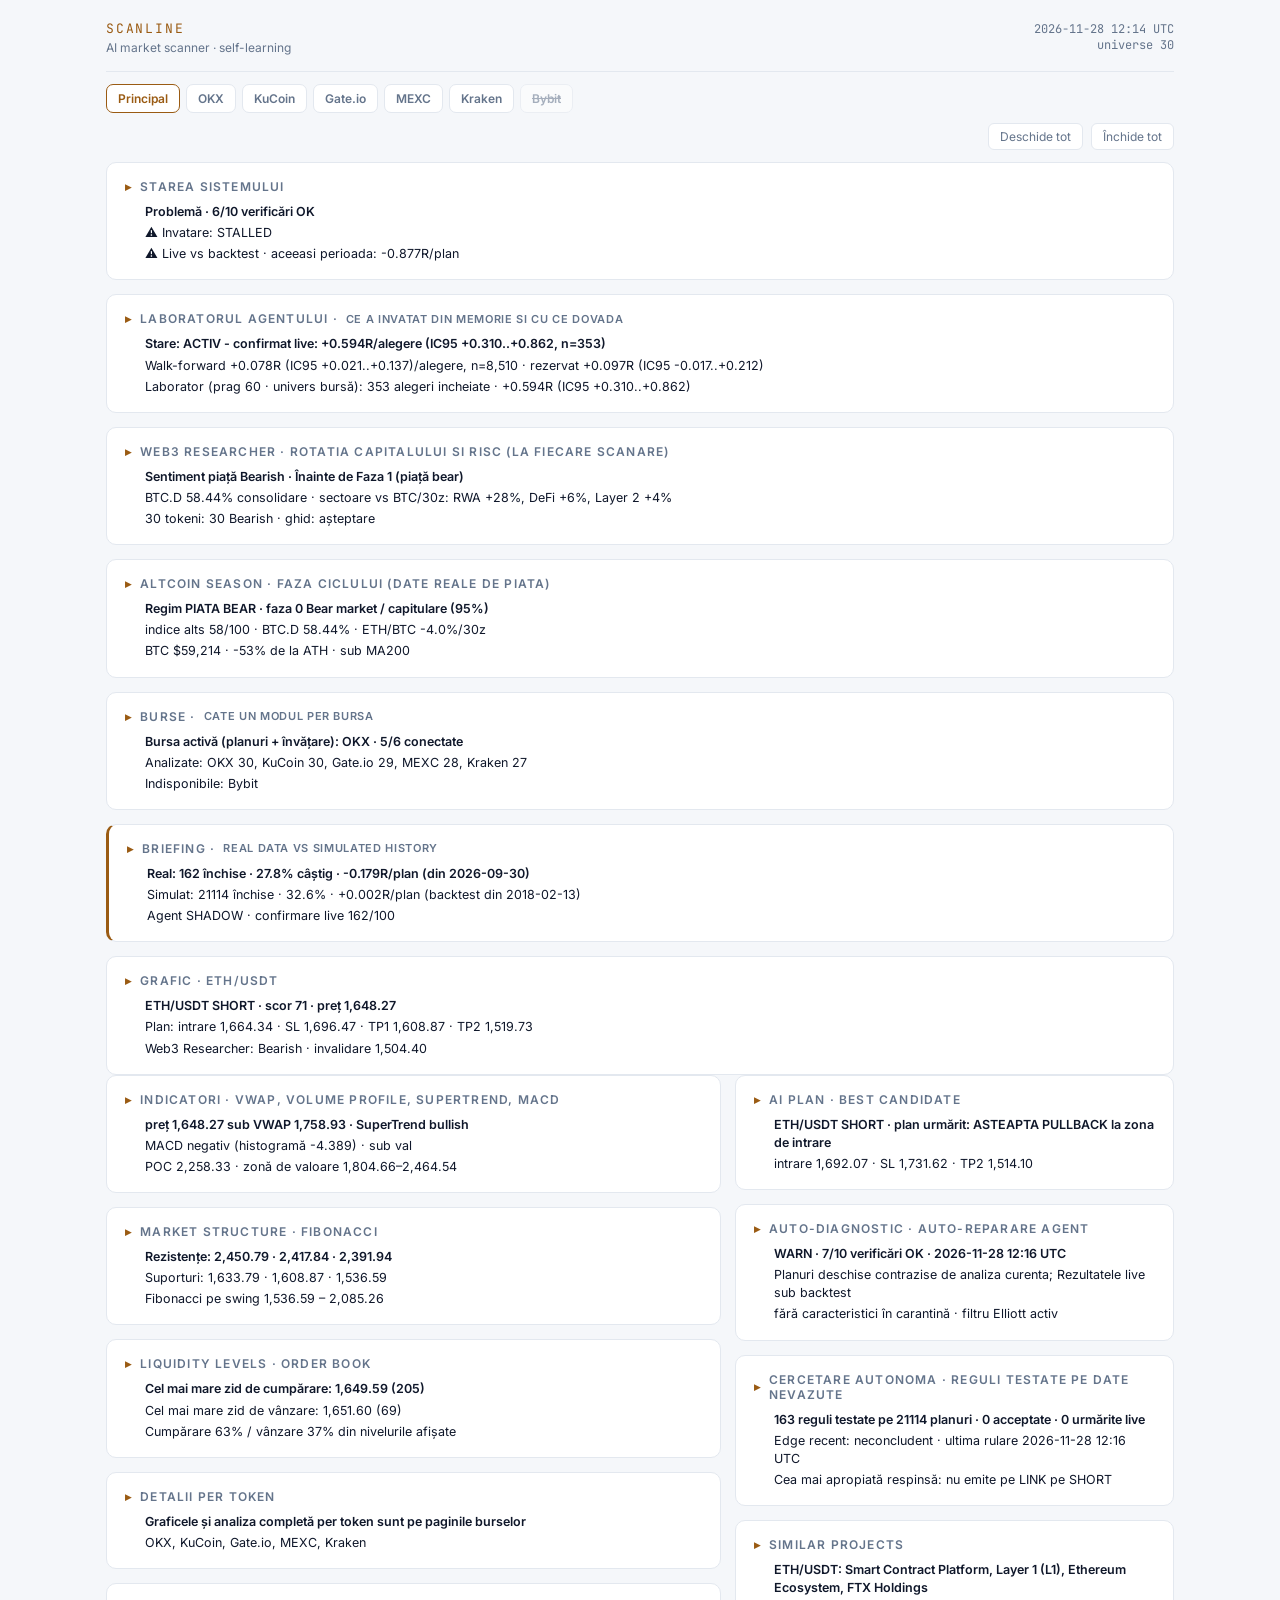
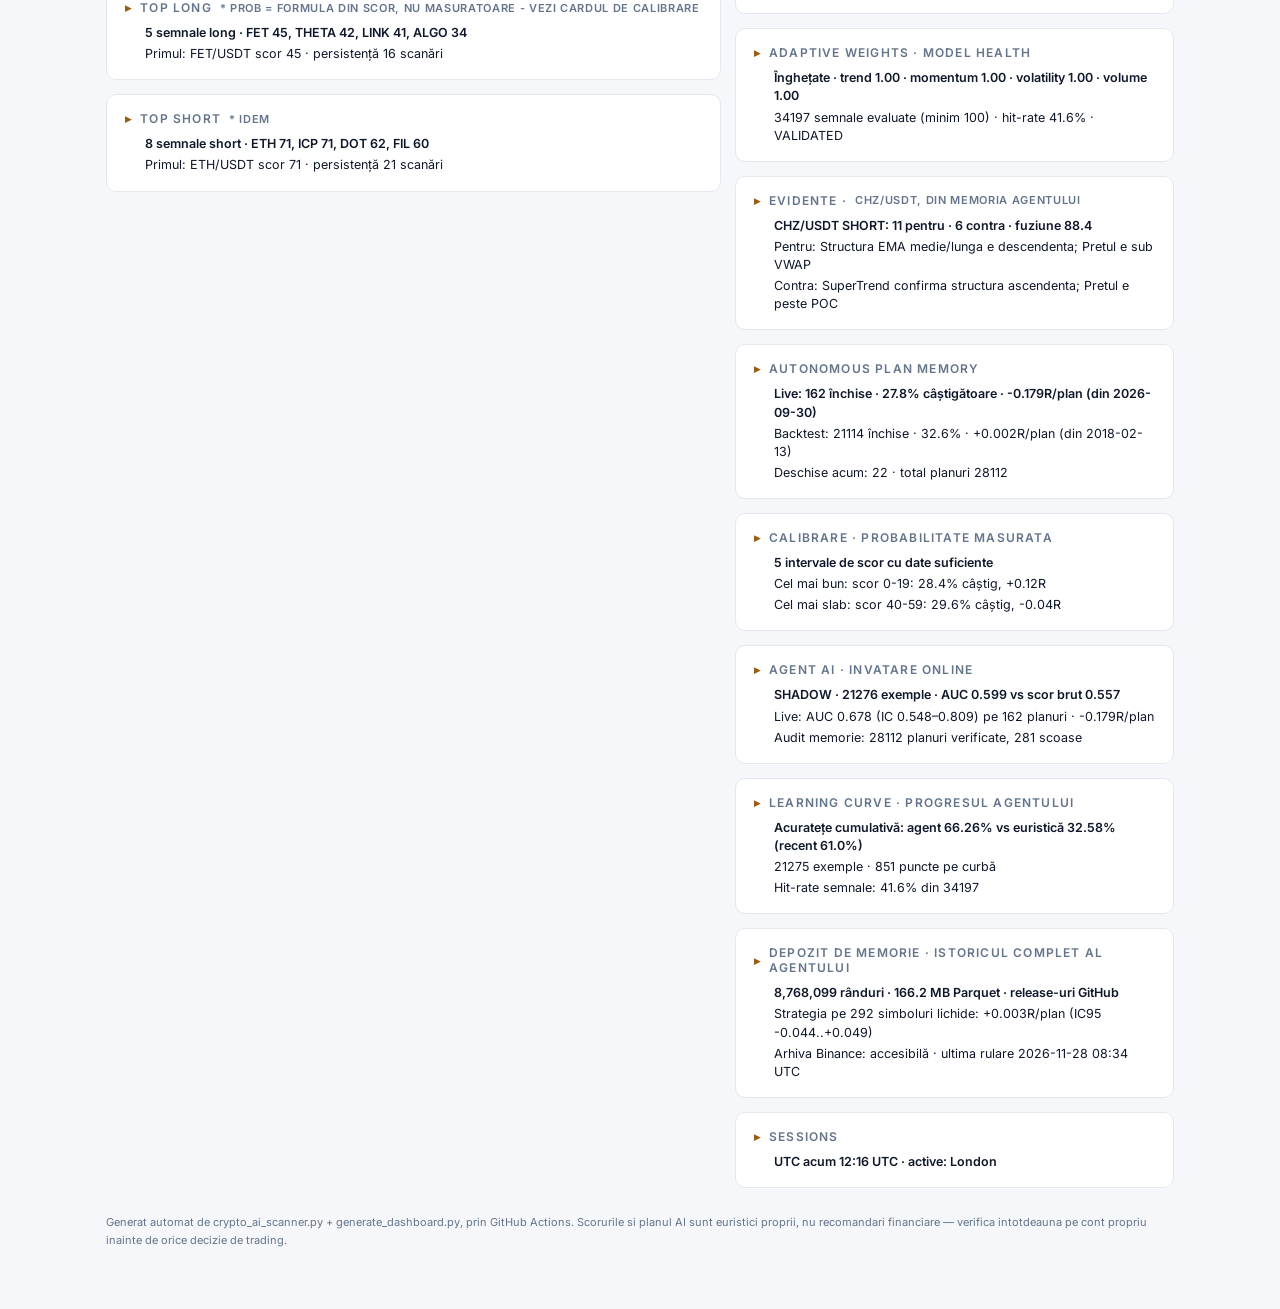
==== commit 3dbb9be2: "scan 2026-11-28 12:16 UTC" ====
--- a/docs/index.html
+++ b/docs/index.html
@@ -683,54 +683,54 @@
 
   <header>
     <div class="brand">SCANLINE<small>AI market scanner &middot; self-learning</small></div>
-    <div class="meta">2026-11-28 11:13 UTC<br>universe 30</div>
+    <div class="meta">2026-11-28 12:14 UTC<br>universe 30</div>
   </header>
   <nav class="nav"><a class="nav-i nav-on" href="index.html">Principal</a><a class="nav-i" href="exchanges/okx.html">OKX</a><a class="nav-i" href="exchanges/kucoin.html">KuCoin</a><a class="nav-i" href="exchanges/gate.html">Gate.io</a><a class="nav-i" href="exchanges/mexc.html">MEXC</a><a class="nav-i" href="exchanges/kraken.html">Kraken</a><a class="nav-i nav-off" href="exchanges/bybit.html">Bybit</a></nav>
   <div class="fold-tools"><button type="button" data-fold="open">Deschide tot</button><button type="button" data-fold="close">Închide tot</button></div>
 
-  <details class="card fold" id="stare"><summary class="fold-head"><h2>Starea sistemului</h2><span class="fold-sum"><span class="fold-line" title="Problemă · 6/10 verificări OK">Problemă · 6/10 verificări OK</span><span class="fold-line" title="⚠ Invatare: STALLED">⚠ Invatare: STALLED</span><span class="fold-line" title="⚠ Live vs backtest · aceeasi perioada: -0.877R/plan">⚠ Live vs backtest · aceeasi perioada: -0.877R/plan</span></span></summary><div class="fold-body"><div class="hl-head hl-error">PROBLEMA</div><div class="hl-grid"><div class="hl-tile hl-warn"><span class="hl-t">Invatare</span><strong>STALLED</strong><span class="hl-d">ponderi inghetate de 47 zile - agentul nu isi mai ajusteaza decizia</span></div><div class="hl-tile hl-ok"><span class="hl-t">Scanari</span><strong>ritm orar</strong><span class="hl-d">ultima acum 3 min &middot; ultimele intervale: 60, 17, 58 min &middot; 25 in ultimele 24h</span></div><div class="hl-tile hl-ok"><span class="hl-t">Rulari scanare 24h</span><strong>25 reusite / 0 esuate</strong><span class="hl-d">surse: programate 3 &middot; ceas 22 &middot; santinela 0 &middot; manuale 0<br>toate rularile au reusit</span></div><div class="hl-tile hl-ok"><span class="hl-t">Agent AI (filtru · prag 100)</span><strong>SHADOW</strong><span class="hl-d">confirmare live 162/100 planuri semnale proprii &middot; AUC live 0.678 (IC 0.548-0.809)</span></div><div class="hl-tile hl-ok"><span class="hl-t">Predictii LONG</span><strong>7%</strong><span class="hl-d">7% LONG / 93% SHORT &middot; proportia de semnale cumpara ale agentului</span></div><div class="hl-tile hl-err"><span class="hl-t">Live vs backtest &middot; aceeasi perioada</span><strong>-0.877R/plan</strong><span class="hl-d">IC95 -1.303..-0.565 &middot; SEMNIFICATIV sub backtest &middot; 2026-09-30 - 2026-10-16, 33 live / 167 backtest</span></div><div class="hl-tile hl-warn"><span class="hl-t">Edge backtest &middot; 12 luni</span><strong>-0.055R/plan</strong><span class="hl-d">IC95 -0.177..+0.071 pe 3752 planuri &middot; nu e distinct de zero &middot; pe ani: 2024 +0.04 2025 -0.10 2026 -0.05</span></div><div class="hl-tile hl-warn"><span class="hl-t">Auto-diagnostic</span><strong>WARN</strong><span class="hl-d">2026-11-28 11:15 UTC &middot; Rezultatele live sub backtest; Edge-ul recent nu e distinct de zero</span></div><div class="hl-tile hl-ok"><span class="hl-t">Audit memorie planuri</span><strong>memorie curata</strong><span class="hl-d">28111 planuri verificate, 263 reevaluate pe lumanari reale &middot; 281 scoase in total &middot; reconstruita 2026-10-11 20:52 UTC (epoca 2)</span></div><div class="hl-tile hl-ok"><span class="hl-t">Date altseason</span><strong>la zi</strong><span class="hl-d">2026-11-28 11:13 UTC</span></div></div></div></details>
-
-  <details class="card fold" id="laborator"><summary class="fold-head"><h2>Laboratorul agentului &middot; <span class="dim">ce a invatat din memorie si cu ce dovada</span></h2><span class="fold-sum"><span class="fold-line" title="Stare: ACTIV - confirmat live: +0.594R/alegere (IC95 +0.310..+0.862, n=353)">Stare: ACTIV - confirmat live: +0.594R/alegere (IC95 +0.310..+0.862, n=353)</span><span class="fold-line" title="Walk-forward +0.078R (IC95 +0.021..+0.137)/alegere, n=8,510 · rezervat +0.097R (IC95 -0.017..+0.212)">Walk-forward +0.078R (IC95 +0.021..+0.137)/alegere, n=8,510 · rezervat +0.097R (IC95 -0.017..+0.212)</span><span class="fold-line" title="Laborator (prag 60 · univers bursă): 353 alegeri incheiate · +0.594R (IC95 +0.310..+0.862)">Laborator (prag 60 · univers bursă): 353 alegeri incheiate · +0.594R (IC95 +0.310..+0.862)</span></span></summary><div class="fold-body"><div class="lab-head"><span class="tag tag-bull">ACTIV - CONFIRMAT LIVE</span> <span>confirmat live: +0.594R/alegere (IC95 +0.310..+0.862, n=353)</span></div><p class="mem-note" style="margin-top:6px;">Modelul e confirmat live: alegerile de mai jos sunt recomandarile agentului.</p><p class="mem-note"><strong>Ce invata:</strong> pe fiecare bara de 4h a 705 monede lichide (2017-09-19 &ndash; 2026-11-27, 1,008,032 exemple, plus 6,636 instantanee live etichetate), cat R ar fi facut o tranzactie LONG si una SHORT: intrare la deschiderea barei urmatoare, SL la 1.5 ATR, TP la 2.0R, inchidere dupa cel mult 48 bare, comisioane 0.1% pe parte, orice ambiguitate din bara rezolvata impotriva tranzactiei. Alegerea agentului: cel mult 3 tranzactii pe bara, cu EV peste cuantila 95% a predictiilor de antrenare. Model ales: <strong>gbm</strong>. Antrenat 2026-11-27 21:53 UTC in 760.4 s.</p><div class="as-table-wrap"><table class="mem-table lab-table"><tr><th>Dovada</th><th>Alegeri</th><th>R mediu pe alegere</th><th>Toate tranzactiile posibile</th></tr><tr><td>an 2021</td><td>1,120</td><td>+0.069R (IC95 -0.107..+0.259)</td><td>-</td></tr><tr><td>an 2022</td><td>1,831</td><td>+0.036R (IC95 -0.089..+0.163)</td><td>-</td></tr><tr><td>an 2023</td><td>1,454</td><td>-0.026R (IC95 -0.181..+0.126)</td><td>-</td></tr><tr><td>an 2024</td><td>1,533</td><td>+0.128R (IC95 +0.008..+0.248)</td><td>-</td></tr><tr><td>an 2025</td><td>1,864</td><td>+0.160R (IC95 +0.034..+0.293)</td><td>-</td></tr><tr><td>an 2026</td><td>708</td><td>+0.093R (IC95 -0.035..+0.218)</td><td>-</td></tr><tr><td>walk-forward, total</td><td>8,510</td><td>+0.078R (IC95 +0.021..+0.137)</td><td>-0.049R (IC95 -0.070..-0.033)</td></tr><tr><td>(model linear, total)</td><td>9,542</td><td>+0.053R (IC95 -0.006..+0.113)</td><td>-</td></tr><tr><td>perioada rezervata 2026-05-31 – 2026-11-27</td><td>904</td><td>+0.097R (IC95 -0.017..+0.212)</td><td>-0.126R (IC95 -0.145..-0.106)</td></tr><tr><td>test inainte, tot universul bursei din 2026-10-19 (23 in curs)</td><td>353</td><td>+0.594R (IC95 +0.310..+0.862)</td><td>-</td></tr><tr><td>alegeri din scanari (30 de monede), etichetate</td><td>98</td><td>+0.666R (IC95 +0.128..+1.169)</td><td>-0.041R (IC95 -0.121..+0.038)</td></tr></table></div><p class="mem-note">IC95 prin bootstrap pe blocuri de timp (saptamani; zile pentru live). Coloana din dreapta e referinta: ce ar da o alegere la intamplare din aceleasi bare. Fiecare an e testat cu un model antrenat doar pe anii dinainte; perioada rezervata e folosita o singura data.</p><div class="lab-learned"><div><h4 class="scan-h">LONG: ce schimba cel mai mult EV-ul estimat</h4><ul class="lab-list"><li>volatilitatea BTC: de la 0.008 la 0.0175 &rarr; EV +0.000R <span class="dim">(importanta 26%)</span></li><li>BTC fata de media lui pe 30 de zile (ATR): de la -6.66 la 6.08 &rarr; EV +0.294R <span class="dim">(importanta 23%)</span></li><li>randamentul BTC pe 7 zile: de la -0.0723 la 0.057 &rarr; EV -0.067R <span class="dim">(importanta 12%)</span></li><li>cat de demult s-a facut minimul de 30 de zile: de la 0.0389 la 0.956 &rarr; EV +0.029R <span class="dim">(importanta 6%)</span></li><li>randamentul pe 30 de zile: de la -0.415 la 0.315 &rarr; EV +0.079R <span class="dim">(importanta 5%)</span></li><li>distanta pana la minimul de 30 de zile (ATR): de la 1.38 la 11.1 &rarr; EV -0.088R <span class="dim">(importanta 5%)</span></li></ul></div><div><h4 class="scan-h">SHORT: ce schimba cel mai mult EV-ul estimat</h4><ul class="lab-list"><li>volatilitatea BTC: de la 0.008 la 0.0175 &rarr; EV +0.018R <span class="dim">(importanta 14%)</span></li><li>distanta pana la maximul de 30 de zile (ATR): de la 2.6 la 22.2 &rarr; EV -0.001R <span class="dim">(importanta 8%)</span></li><li>RSI 14: de la 34.1 la 63.1 &rarr; EV -0.012R <span class="dim">(importanta 8%)</span></li><li>randamentul pe 30 de zile: de la -0.415 la 0.315 &rarr; EV -0.076R <span class="dim">(importanta 8%)</span></li><li>distanta pana la minimul de 30 de zile (ATR): de la 1.38 la 11.1 &rarr; EV +0.009R <span class="dim">(importanta 7%)</span></li><li>randamentul BTC pe 7 zile: de la -0.0723 la 0.057 &rarr; EV +0.050R <span class="dim">(importanta 6%)</span></li></ul></div></div><p class="mem-note">Efectul = cat se schimba EV-ul mediu estimat cand caracteristica trece de la cuantila 10% la 90%, restul ramanand ca in date. E ce a invatat modelul, nu o garantie: valoarea lui e doar cea din tabelul de dovezi.</p><h4 class="scan-h">Recomandarile agentului la bara curenta &middot; <span class="dim">2026-11-28 11:13 UTC, 30 monede evaluate</span></h4><div class="as-table-wrap"><table class="mem-table lab-table"><tr><th>Moneda</th><th>Directie</th><th>EV estimat</th><th>Intrare*</th><th>SL</th><th>TP</th><th>Alegere</th></tr><tr class=""><td>FLOW/USDT</td><td class="bull">LONG</td><td>+0.147R</td><td>0.01423</td><td>0.0137639</td><td>0.0151622</td><td>nelichid</td></tr><tr class=""><td>FIL/USDT</td><td class="bull">LONG</td><td>+0.100R</td><td>0.5159</td><td>0.492307</td><td>0.563086</td><td>-</td></tr><tr class=""><td>ZEN/USDT</td><td class="bull">LONG</td><td>+0.097R</td><td>3.6990</td><td>3.5739</td><td>3.9492</td><td>nelichid</td></tr><tr class=""><td>EGLD/USDT</td><td class="bull">LONG</td><td>+0.082R</td><td>2.2650</td><td>2.1778</td><td>2.4395</td><td>nelichid</td></tr><tr class=""><td>ZEC/USDT</td><td class="bull">LONG</td><td>+0.066R</td><td>739.15</td><td>685.17</td><td>847.12</td><td>-</td></tr><tr class=""><td>ETH/USDT</td><td class="bull">LONG</td><td>+0.064R</td><td>1,657.88</td><td>1,604.08</td><td>1,765.49</td><td>-</td></tr><tr class=""><td>DOT/USDT</td><td class="bull">LONG</td><td>+0.060R</td><td>0.6554</td><td>0.631045</td><td>0.704111</td><td>-</td></tr><tr class=""><td>TRX/USDT</td><td class="bear">SHORT</td><td>+0.049R</td><td>0.30085</td><td>0.303664</td><td>0.295221</td><td>-</td></tr><tr class=""><td>BTC/USDT</td><td class="bull">LONG</td><td>+0.045R</td><td>59,839.90</td><td>58,232.30</td><td>63,055.10</td><td>-</td></tr><tr class=""><td>AVAX/USDT</td><td class="bull">LONG</td><td>+0.039R</td><td>6.5420</td><td>6.3256</td><td>6.9747</td><td>-</td></tr></table></div><p class="mem-note">* pretul de inchidere al barei; intrarea reala e la deschiderea barei urmatoare. Toate aceste instantanee (si cele neale) se eticheteaza dupa ce se incheie si intra in antrenarea urmatoare - asa invata agentul din fiecare scanare.</p><details class="cc"><summary><span class="cc-title">Istoricul antrenarilor</span></summary><div class="cc-body"><div class="as-table-wrap"><table class="mem-table"><tr><th>Versiune</th><th>Stare</th><th>Model</th><th>Walk-forward</th><th>Rezervat</th><th>Alegeri live</th></tr><tr><td>20261127-2153</td><td>ACTIV</td><td>gbm</td><td>+0.078R</td><td>+0.097R</td><td>353</td></tr><tr><td>20261126-2207</td><td>ACTIV</td><td>gbm</td><td>+0.068R</td><td>+0.035R</td><td>339</td></tr><tr><td>20261125-2207</td><td>CERCETARE</td><td>linear</td><td>+0.052R</td><td>+0.116R</td><td>339</td></tr><tr><td>20261124-2258</td><td>ACTIV</td><td>gbm</td><td>+0.067R</td><td>+0.057R</td><td>321</td></tr><tr><td>20261124-0039</td><td>ACTIV</td><td>gbm</td><td>+0.084R</td><td>+0.040R</td><td>312</td></tr><tr><td>20261122-2012</td><td>ACTIV</td><td>gbm</td><td>+0.068R</td><td>+0.049R</td><td>279</td></tr><tr><td>20261121-1959</td><td>ACTIV</td><td>gbm</td><td>+0.069R</td><td>+0.062R</td><td>279</td></tr><tr><td>20261120-2058</td><td>ACTIV</td><td>gbm</td><td>+0.077R</td><td>+0.077R</td><td>275</td></tr></table></div></div></details></div></details>
-
-  <details class="card fold" id="web3-researcher"><summary class="fold-head"><h2>Web3 Researcher &middot; rotatia capitalului si risc (la fiecare scanare)</h2><span class="fold-sum"><span class="fold-line" title="Sentiment piață Bearish · Înainte de Faza 1 (piață bear)">Sentiment piață Bearish · Înainte de Faza 1 (piață bear)</span><span class="fold-line" title="BTC.D 58.44% consolidare · sectoare vs BTC/30z: RWA +27%, DeFi +6%, Layer 2 +4%">BTC.D 58.44% consolidare · sectoare vs BTC/30z: RWA +27%, DeFi +6%, Layer 2 +4%</span><span class="fold-line" title="30 tokeni: 30 Bearish · ghid: așteptare">30 tokeni: 30 Bearish · ghid: așteptare</span></span></summary><div class="fold-body"><span id="analist"></span><div class="an-head"><span class="tag tag-bear">SENTIMENT BEARISH</span> <span class="tag tag-ok">date la zi</span> <span class="dim">raport 2026-11-28 11:13 UTC · altseason evaluat 2026-11-28 11:13 UTC · istoric 10 ani până la 2026-11-27 · indice 90z recalculat pe 2026-11-28 (zile închise)</span></div><div class="an-body"><h3 class="an-h">1. DIAGNOSTIC MACRO (ALT SEASON CHECK)</h3><ul class="an-ul"><li><strong>Status BTC Dominance (BTC.D):</strong> Consolidare · 58.44% (CoinGecko /global; între furnizori diferența ajunge la ~2.5 pp) · 7z +0.34 pp · 30z -0.82 pp · interval 57.78–60.27% pe 30 de zile: peste 60.27% presiune pe alts, sub 57.78% rotație spre alts</li><li><strong>Faza Rotației de Capital:</strong> Înainte de Faza 1 (piață bear) — altcoins lovite, lichiditatea dispare · regim piata bear · BTC -53% de la ATH (închideri zilnice), +1% de la minim, BTC.D -0.1 pp/30z, ETH/BTC -4.0%/30z, large caps -0.8% vs BTC/30z · clasificare pe 9 faze: 0 (Bear market / capitulare), încredere 95%</li><li><strong>Altcoin Index:</strong> 58/100 (zonă mixtă; calculat pe 59 din top 100 altcoins, cele cu lumânări zilnice pe bursă) · 34 din 59 bat BTC; cu cele 41 fără date, indicele complet ar fi între 34 și 75; 10 monede la ±3 pp de BTC pe 90 de zile - indicele poate sări cu până la ~17 puncte de la o zi la alta · trend 90 de zile: 22 → 55 (+33, în creștere) pe indicele istoric comparabil · percentila 78 din 10 ani (indicele istoric comparabil)<svg class="an-spark" viewBox="0 0 260 58" role="img" aria-label="Indicele altseason pe 90 de zile"><line x1="3" x2="257" y1="16.0" y2="16.0" class="an-sp75"/><polyline points="3.0,43.6 22.5,37.3 42.1,37.8 61.6,29.8 81.2,23.0 100.7,24.2 120.2,19.6 139.8,25.9 159.3,32.1 178.8,31.0 198.4,37.3 217.9,37.8 237.5,39.6 257.0,26.5" class="an-spl" fill="none"/><circle cx="257.0" cy="26.5" r="2.6" class="an-spd"/><text x="3" y="57" class="an-spt">2026-08-29</text><text x="257" y="57" class="an-spt" text-anchor="end">2026-11-27</text></svg></li></ul><div class="an-10y"><span class="scan-h">Raportat la statistica ultimilor 10 ani</span><ul class="an-ul"><li>Probabilitatea ca indicele să atingă 75 în 90 de zile: 31% (frecvența istorică 34%; analogiile bat frecvența cu +19% pe 467 momente testate)</li><li>Faza curentă durează de 16 zile (mediana istorică a fazei: 59.5 zile)</li><li>În cele 389 zile de altseason din 10 ani, BTC.D scădea pe 30 de zile în 72% din zile (în restul zilelor: 40%) · acum: Consolidare</li><li>BTC: 417 zile de la vârful ciclului (2025-10-06), 150 de la minim (+2.2%)</li><li>Ciclurile trecute, după minim: primul altseason în 2020-08, 2024-11</li><li>Calendarul ciclului: în bear-urile din istoric minimul a venit la 364, 366 de zile de la vârf; acum e ziua 417, iar minimul curent a venit în ziua 267 · fereastra istorică a minimului de ciclu s-a închis</li></ul></div><h3 class="an-h">2. SECTOARE MOMENTUM (MAXIM 2-3 NARAȚIUNI)</h3><ul class="an-ul"><li><strong>RWA:</strong><ul class="an-sub"><li><em>Catalizator:</em> RS +27% vs BTC/30z; 92% monede bat BTC</li><li><em>Sustenabilitate:</em> Trend structural <span class="an-why">(mediana vs BTC: 7z -2%, 30z +27%, 200z +33% · 92% din 24 monede bat BTC pe 30 de zile)</span></li></ul><div class="an-why">lideri vs BTC pe 30 de zile: ONYC +37%, JAAA +36%, SAFO +36%</div></li><li><strong>DeFi:</strong><ul class="an-sub"><li><em>Catalizator:</em> RS +6% vs BTC/30z; 62% monede bat BTC</li><li><em>Sustenabilitate:</em> Trend structural <span class="an-why">(mediana vs BTC: 7z +2%, 30z +6%, 200z +38% · 62% din 26 monede bat BTC pe 30 de zile)</span></li></ul><div class="an-why">lideri vs BTC pe 30 de zile: JST +41%, PSTUSDC +36%, SUSDAI +36%</div></li><li><strong>Layer 2:</strong><ul class="an-sub"><li><em>Catalizator:</em> RS +4% vs BTC/30z; 60% monede bat BTC</li><li><em>Sustenabilitate:</em> Hype pe termen scurt <span class="an-why">(mediana vs BTC: 7z +0%, 30z +4%, 200z -16% · 60% din 30 monede bat BTC pe 30 de zile)</span></li></ul><div class="an-why">lideri vs BTC pe 30 de zile: CTR +48%, MERL +41%, XDAI +35%</div></li></ul><p class="an-note">Catalizatorul e motorul măsurat al mișcării (forța relativă față de BTC și lățimea sectorului), nu o știre. 12 din 12 sectoare CoinGecko cu date; fiecare sector se reîmprospătează o dată la 3 ore.</p><h3 class="an-h">3. FILTRARE ALFA (PROIECTE SPECIFICE)</h3><ul class="an-ul"><li><strong>LINK:</strong> <span class="an-why">Chainlink · #16 · listă scanată · forța relativă: bursă, închideri zilnice</span><ul class="an-sub"><li><em>Argument:</em> Bate BTC +8%/30z; R:R 0.6 din suport 1D</li><li><em>Risc Critic:</em> Fără risc critic măsurat; rămâne riscul de regim BTC</li></ul><div class="an-rr">R:R 0.6 (intrare $9.187, stop $7.3655, țintă $10.256) · suport 1D $7.52–$8.614 · rezistență 1D $10.256–$10.9845 · β 1.23 / corelație 0.68 cu BTC · scaner: LONG 43/100</div></li><li><strong>ALGO:</strong> <span class="an-why">Algorand · #80 · listă scanată · forța relativă: bursă, închideri zilnice</span><ul class="an-sub"><li><em>Argument:</em> Bate BTC +6%/30z; R:R 0.4 din suport 1D</li><li><em>Risc Critic:</em> Fără risc critic măsurat; rămâne riscul de regim BTC</li></ul><div class="an-rr">R:R 0.4 (intrare $0.07931, stop $0.06775, țintă $0.08369) · suport 1D $0.06918–$0.07485 · rezistență 1D $0.08369–$0.08888 · β 1.13 / corelație 0.57 cu BTC · scaner: LONG 38/100</div></li><li><strong>THETA:</strong> <span class="an-why">Theta Network · #198 · listă scanată · forța relativă: bursă, închideri zilnice</span><ul class="an-sub"><li><em>Argument:</em> Bate BTC +5%/30z; R:R 0.1 din suport 1D</li><li><em>Risc Critic:</em> Lichiditate scăzută: volum 24h $3.0M (2.3% din cap.)</li></ul><div class="an-rr">R:R 0.1 (intrare $0.13370, stop $0.11623, țintă $0.13530) · suport 1D $0.11850–$0.13530 · rezistență 1D $0.13530–$0.14380 · β 1.31 / corelație 0.63 cu BTC · scaner: LONG 59/100</div></li><li><strong>GRT:</strong> <span class="an-why">The Graph · #166 · listă scanată · forța relativă: bursă, închideri zilnice</span><ul class="an-sub"><li><em>Argument:</em> Bate BTC +1%/30z; R:R 0.4 din suport 1D</li><li><em>Risc Critic:</em> Lichiditate scăzută: volum 24h $4.8M (2.7% din cap.)</li></ul><div class="an-rr">R:R 0.4 (intrare $0.01635, stop $0.01466, țintă $0.01702) · suport 1D $0.01497–$0.01702 · rezistență 1D $0.01702–$0.01812 · β 1.33 / corelație 0.51 cu BTC · scaner: SHORT 45/100</div></li><li><strong>PIEVERSE:</strong> <span class="an-why">Pieverse · #65 · piață (top 250) · forța relativă: CoinGecko</span><ul class="an-sub"><li><em>Argument:</em> Bate BTC +431%/30z și +31%/7z</li><li><em>Risc Critic:</em> Diluare: 27% în circulație, FDV/MC 3.6x; deblocări viitoare</li></ul><div class="an-rr">fără lumânări zilnice pe bursă (nelistat sau peste limita de cereri pe scanare) - fără zone și R:R</div></li></ul><p class="an-note">Selecție: bat BTC pe 7 ȘI pe 30 de zile - din închiderile zilnice de pe bursă, aceleași cifre ca pe fișa tokenului (CoinGecko doar pentru monedele fără lumânări pe bursă). R:R e geometrie din zonele 1D (stop sub baza suportului, țintă la prima rezistență), nu probabilitate; asimetric = R:R ≥ 3. Riscul critic e măsurat: oferta în circulație și FDV (deblocări), volumul (lichiditate), β și corelația cu BTC. 4h: zonele au tinut la prima retestare in 71.0% din cazuri (IC 67.0-74.7%, n=538) fata de 69.1% pentru benzi aleatoare de aceeasi latime (n=1826) - in marja benzilor aleatoare - fara avantaj masurat 1D: zonele au tinut la prima retestare in 67.4% din cazuri (IC 63.9-70.8%, n=712) fata de 67.0% pentru benzi aleatoare de aceeasi latime (n=2133) - in marja benzilor aleatoare - fara avantaj masurat</p><h3 class="an-h">4. STRATEGIE EXECUTIVĂ</h3><ul class="an-ul"><li><strong>Sentiment General:</strong> Bearish — regim PIATA BEAR</li><li><strong>Ghid de Intrare:</strong> Așteptare confirmare breakout: BTC închidere zilnică peste $63,479 (rezistența 1D $62,268–$63,479) sau BTC.D sub 57.78% (minimul pe 30 de zile)</li><li><strong>Trigger de Invalidare:</strong> BTC închidere zilnică sub $55,134 (baza suportului 1D $55,134–$60,497) sau BTC.D peste 60.47% (maximul pe 30 de zile + 0.2 pp)</li></ul><details class="an-tokens"><summary><span class="an-h">PAȘII 1–4 PENTRU FIECARE TOKEN SCANAT</span> <span class="dim">30 tokeni · Bullish 0 · Neutru 0 · Bearish 30</span></summary><div class="an-tlist"><div class="an-trow"><span class="an-tk"><a href="exchanges/okx.html#tok-TRX-USDT">TRX</a></span><span class="tag tag-bear">Bearish</span><span class="an-tc">Sector Layer 1: RS +0% vs BTC/30z</span><span class="an-tn an-asym">R:R 5.5</span><span class="an-tn">inv. $0.29862</span></div><div class="an-trow"><span class="an-tk"><a href="exchanges/okx.html#tok-FIL-USDT">FIL</a></span><span class="tag tag-bear">Bearish</span><span class="an-tc">Sector DePIN crește; tokenul -21% vs BTC/30z</span><span class="an-tn">R:R 2.1</span><span class="an-tn">inv. $0.48440</span></div><div class="an-trow"><span class="an-tk"><a href="exchanges/okx.html#tok-DOT-USDT">DOT</a></span><span class="tag tag-bear">Bearish</span><span class="an-tc">Fără catalizator măsurat: -10% vs BTC/30z</span><span class="an-tn">R:R 1.4</span><span class="an-tn">inv. $0.61870</span></div><div class="an-trow"><span class="an-tk"><a href="exchanges/okx.html#tok-ETH-USDT">ETH</a></span><span class="tag tag-bear">Bearish</span><span class="an-tc">Sector Layer 1 crește; tokenul -4% vs BTC/30z</span><span class="an-tn">R:R 0.9</span><span class="an-tn">inv. $1,504.40</span></div><div class="an-trow"><span class="an-tk"><a href="exchanges/okx.html#tok-LINK-USDT">LINK</a></span><span class="tag tag-bear">Bearish</span><span class="an-tc">Sector RWA: RS +27% vs BTC/30z</span><span class="an-tn">R:R 0.6</span><span class="an-tn">inv. $7.52</span></div><div class="an-trow"><span class="an-tk"><a href="exchanges/okx.html#tok-AVAX-USDT">AVAX</a></span><span class="tag tag-bear">Bearish</span><span class="an-tc">Sector Layer 1 crește; tokenul -0% vs BTC/30z</span><span class="an-tn">R:R 0.5</span><span class="an-tn">inv. $5.684</span></div><div class="an-trow"><span class="an-tk"><a href="exchanges/okx.html#tok-BTC-USDT">BTC</a></span><span class="tag tag-bear">Bearish</span><span class="an-tc">Referința pieței</span><span class="an-tn">R:R 0.4</span><span class="an-tn">inv. $55,134.00</span></div><div class="an-trow"><span class="an-tk"><a href="exchanges/okx.html#tok-ADA-USDT">ADA</a></span><span class="tag tag-bear">Bearish</span><span class="an-tc">Sector Layer 1 crește; tokenul -2% vs BTC/30z</span><span class="an-tn">R:R 0.4</span><span class="an-tn">inv. $0.13330</span></div><div class="an-trow"><span class="an-tk"><a href="exchanges/okx.html#tok-XRP-USDT">XRP</a></span><span class="tag tag-bear">Bearish</span><span class="an-tc">Sector Layer 1 crește; tokenul -3% vs BTC/30z</span><span class="an-tn">R:R 0.4</span><span class="an-tn">inv. $0.85970</span></div><div class="an-trow"><span class="an-tk"><a href="exchanges/okx.html#tok-ZEC-USDT">ZEC</a></span><span class="tag tag-bear">Bearish</span><span class="an-tc">Sector Layer 1 crește; tokenul -24% vs BTC/30z</span><span class="an-tn">R:R 0.4</span><span class="an-tn">inv. $609.31</span></div><div class="an-trow"><span class="an-tk"><a href="exchanges/okx.html#tok-GRT-USDT">GRT</a></span><span class="tag tag-bear">Bearish</span><span class="an-tc">Sector AI: RS +2% vs BTC/30z</span><span class="an-tn">R:R 0.4</span><span class="an-tn">inv. $0.01497</span></div><div class="an-trow"><span class="an-tk"><a href="exchanges/okx.html#tok-ALGO-USDT">ALGO</a></span><span class="tag tag-bear">Bearish</span><span class="an-tc">Sector RWA: RS +27% vs BTC/30z</span><span class="an-tn">R:R 0.4</span><span class="an-tn">inv. $0.06918</span></div><div class="an-trow"><span class="an-tk"><a href="exchanges/okx.html#tok-SOL-USDT">SOL</a></span><span class="tag tag-bear">Bearish</span><span class="an-tc">Sector Layer 1 crește; tokenul -5% vs BTC/30z</span><span class="an-tn">R:R 0.4</span><span class="an-tn">inv. $64.84</span></div><div class="an-trow"><span class="an-tk"><a href="exchanges/okx.html#tok-MANA-USDT">MANA</a></span><span class="tag tag-bear">Bearish</span><span class="an-tc">Sector Gaming crește; tokenul -1% vs BTC/30z</span><span class="an-tn">R:R 0.3</span><span class="an-tn">inv. $0.05239</span></div><div class="an-trow"><span class="an-tk"><a href="exchanges/okx.html#tok-ICP-USDT">ICP</a></span><span class="tag tag-bear">Bearish</span><span class="an-tc">Sector AI: RS +2% vs BTC/30z</span><span class="an-tn">R:R 0.2</span><span class="an-tn">inv. $1.863</span></div><div class="an-trow"><span class="an-tk"><a href="exchanges/okx.html#tok-ATOM-USDT">ATOM</a></span><span class="tag tag-bear">Bearish</span><span class="an-tc">Forță proprie: RS +1% vs BTC/30z</span><span class="an-tn">R:R 0.2</span><span class="an-tn">inv. $1.128</span></div><div class="an-trow"><span class="an-tk"><a href="exchanges/okx.html#tok-NEAR-USDT">NEAR</a></span><span class="tag tag-bear">Bearish</span><span class="an-tc">Sector AI crește; tokenul -13% vs BTC/30z</span><span class="an-tn">R:R 0.2</span><span class="an-tn">inv. $2.7791</span></div><div class="an-trow"><span class="an-tk"><a href="exchanges/okx.html#tok-GRAM-USDT">GRAM</a></span><span class="tag tag-bear">Bearish</span><span class="an-tc">Sector Layer 1: RS +0% vs BTC/30z</span><span class="an-tn">R:R 0.1</span><span class="an-tn">inv. $0.87800</span></div><div class="an-trow"><span class="an-tk"><a href="exchanges/okx.html#tok-THETA-USDT">THETA</a></span><span class="tag tag-bear">Bearish</span><span class="an-tc">Sector AI: RS +2% vs BTC/30z</span><span class="an-tn">R:R 0.1</span><span class="an-tn">inv. $0.11850</span></div><div class="an-trow"><span class="an-tk"><a href="exchanges/okx.html#tok-ZEN-USDT">ZEN</a></span><span class="tag tag-bear">Bearish</span><span class="an-tc">Fără catalizator măsurat: -15% vs BTC/30z</span><span class="an-tn">R:R 0.1</span><span class="an-tn">inv. $3.303</span></div><div class="an-trow"><span class="an-tk"><a href="exchanges/okx.html#tok-AXS-USDT">AXS</a></span><span class="tag tag-bear">Bearish</span><span class="an-tc">Sector Gaming crește; tokenul -7% vs BTC/30z</span><span class="an-tn">R:R 0.1</span><span class="an-tn">inv. $0.57160</span></div><div class="an-trow"><span class="an-tk"><a href="exchanges/okx.html#tok-DOGE-USDT">DOGE</a></span><span class="tag tag-bear">Bearish</span><span class="an-tc">Fără catalizator măsurat: -2% vs BTC/30z</span><span class="an-tn">R:R n/d</span><span class="an-tn">inv. $0.05077</span></div><div class="an-trow"><span class="an-tk"><a href="exchanges/okx.html#tok-SUI-USDT">SUI</a></span><span class="tag tag-bear">Bearish</span><span class="an-tc">Sector Layer 1 crește; tokenul -3% vs BTC/30z</span><span class="an-tn">R:R n/d</span><span class="an-tn">inv. $0.58800</span></div><div class="an-trow"><span class="an-tk"><a href="exchanges/okx.html#tok-FET-USDT">FET</a></span><span class="tag tag-bear">Bearish</span><span class="an-tc">Sector AI crește; tokenul -7% vs BTC/30z</span><span class="an-tn">R:R n/d</span><span class="an-tn">inv. n/d</span></div><div class="an-trow"><span class="an-tk"><a href="exchanges/okx.html#tok-SEI-USDT">SEI</a></span><span class="tag tag-bear">Bearish</span><span class="an-tc">Fără catalizator măsurat: -3% vs BTC/30z</span><span class="an-tn">R:R n/d</span><span class="an-tn">inv. n/d</span></div><div class="an-trow"><span class="an-tk"><a href="exchanges/okx.html#tok-POL-USDT">POL</a></span><span class="tag tag-bear">Bearish</span><span class="an-tc">Sector Layer 2: RS +4% vs BTC/30z</span><span class="an-tn">R:R n/d</span><span class="an-tn">inv. $0.06749</span></div><div class="an-trow"><span class="an-tk"><a href="exchanges/okx.html#tok-DASH-USDT">DASH</a></span><span class="tag tag-bear">Bearish</span><span class="an-tc">Fără catalizator măsurat: -10% vs BTC/30z</span><span class="an-tn">R:R n/d</span><span class="an-tn">inv. $28.87</span></div><div class="an-trow"><span class="an-tk"><a href="exchanges/okx.html#tok-CHZ-USDT">CHZ</a></span><span class="tag tag-bear">Bearish</span><span class="an-tc">Fără catalizator măsurat: -3% vs BTC/30z</span><span class="an-tn">R:R n/d</span><span class="an-tn">inv. n/d</span></div><div class="an-trow"><span class="an-tk"><a href="exchanges/okx.html#tok-FLOW-USDT">FLOW</a></span><span class="tag tag-bear">Bearish</span><span class="an-tc">Fără catalizator măsurat: -23% vs BTC/30z</span><span class="an-tn">R:R n/d</span><span class="an-tn">inv. $0.01332</span></div><div class="an-trow"><span class="an-tk"><a href="exchanges/okx.html#tok-EGLD-USDT">EGLD</a></span><span class="tag tag-bear">Bearish</span><span class="an-tc">Sector AI crește; tokenul -9% vs BTC/30z</span><span class="an-tn">R:R n/d</span><span class="an-tn">inv. n/d</span></div></div><p class="an-note">Aceleași reguli ca pentru piață, aplicate fiecărui token din lista din care învață agentul: forța față de BTC și faza rotației, sectorul și momentum-ul lui, R:R din zonele 1D și riscul măsurat, apoi sentimentul (în interiorul sentimentului pieței), intrarea și invalidarea. Detaliul complet e pe cardul fiecărui token. Verdictele per token, verificate pe lumânările zilnice: la 7 zile — Bullish n=59: medie -8.4% vs BTC, au bătut BTC în 10%; Neutru n=517: medie -2.9% vs BTC; Bearish n=587: medie -1.8% vs BTC, au pierdut față de BTC în 65% · la 30 zile — Bullish n=51: medie -22.0% vs BTC, au bătut BTC în 2%; Neutru n=383: medie -8.2% vs BTC; Bearish n=98: medie -8.2% vs BTC, au pierdut față de BTC în 86%.</p><p class="an-note an-track"><strong>Cât valorează verdictul:</strong> Pe istoricul zilnic al bursei (2018-06-10 – 2026-11-20, 234 tokeni lichizi, 160,766 zile-token): la 7 zile — Bullish a bătut BTC în 40% din cazuri (mediana -3.1%), Bearish în 40%; diferența medie Bullish − Bearish +0.83 pp (IC95 +0.05..+1.65): Bullish bate Bearish, semnificativ; la 30 zile — Bullish a bătut BTC în 33% din cazuri (mediana -10.3%), Bearish în 35%; diferența medie Bullish − Bearish -0.01 pp (IC95 -2.15..+2.18): fără diferență măsurabilă.</p></details></div><div class="rc-head"><strong>BTC/USDT · 1D</strong><span class="rc-dir rc-bearish">Bearish</span><span class="dim">1d · 120 lumanari</span></div><div class="rc-scroll"><svg viewBox="0 0 760 340" class="rc" preserveAspectRatio="xMidYMid meet"><line class="grid" x1="0" y1="227" x2="662" y2="227"/><text class="axis-t" x="756" y="231" text-anchor="end">65,351.25</text><line class="grid" x1="0" y1="170" x2="662" y2="170"/><text class="axis-t" x="756" y="174" text-anchor="end">71,266.50</text><line class="grid" x1="0" y1="113" x2="662" y2="113"/><text class="axis-t" x="756" y="117" text-anchor="end">77,181.75</text><line class="grid" x1="0" y1="57" x2="662" y2="57"/><text class="axis-t" x="756" y="61" text-anchor="end">83,097.00</text><rect class="zone zs z1d" x="0" y="273.2" width="472" height="51.4"/><line class="zl zs z1d" x1="0" y1="273.2" x2="662" y2="273.2"/><line class="zl zs z1d" x1="0" y1="324.5" x2="662" y2="324.5"/><rect class="zone zr z1d" x="4" y="244.6" width="468" height="11.6"/><line class="zl zr z1d" x1="0" y1="244.6" x2="662" y2="244.6"/><line class="zl zr z1d" x1="0" y1="256.2" x2="662" y2="256.2"/><line class="lvl lvl-now" x1="0" y1="286" x2="662" y2="286"/><line class="lvl lvl-inv" x1="0" y1="325" x2="662" y2="325"/><path class="cu" d="M7.9 241.5V251.0M15.9 234.4V246.0M19.8 229.8V240.8M27.8 226.3V238.1M31.7 228.2V231.7M59.5 247.4V250.0M67.4 233.6V251.6M71.4 229.4V239.2M75.4 181.5V238.0M79.3 149.5V192.5M83.3 91.0V153.2M91.2 104.9V128.9M95.2 86.3V118.1M103.1 93.6V109.2M107.1 78.2V100.2M115.0 102.3V111.4M123.0 93.5V111.4M134.9 64.4V115.4M142.8 84.4V91.6M146.8 81.0V94.0M166.6 87.3V124.6M170.6 110.2V114.5M178.5 90.2V120.9M186.4 119.3V133.7M190.4 113.5V124.5M194.4 72.9V121.8M198.3 67.6V78.2M206.3 15.5V78.1M218.2 39.0V58.8M226.1 43.4V50.0M230.1 36.5V46.8M238.0 42.7V59.7M245.9 35.9V56.0M253.8 38.2V43.7M257.8 21.2V41.1M277.6 52.5V70.9M281.6 56.0V62.0M285.6 46.1V59.5M293.5 46.4V76.4M301.4 61.0V88.5M313.3 64.4V79.8M321.3 53.4V74.8M325.2 39.4V61.0M349.0 73.9V91.1M353.0 68.9V82.5M364.9 108.0V114.5M368.9 101.5V110.5M376.8 104.9V121.0M380.8 74.8V127.2M392.7 122.2V128.8M400.6 128.5V146.2M408.5 136.1V151.3M424.4 219.2V258.8M432.3 225.8V246.0M448.2 268.4V324.5M452.2 261.9V289.7M464.1 272.5V303.8M468.0 262.3V278.7" fill="none"/><path class="cuf" d="M6.7 243.7h2.5v7.2h-2.5zM14.6 238.7h2.5v5.4h-2.5zM18.6 233.3h2.5v5.4h-2.5zM26.5 230.8h2.5v5.7h-2.5zM30.5 230.4h2.5v0.8h-2.5zM58.2 248.4h2.5v0.8h-2.5zM66.2 234.5h2.5v15.6h-2.5zM70.1 232.6h2.5v1.9h-2.5zM74.1 188.5h2.5v44.1h-2.5zM78.1 153.1h2.5v35.4h-2.5zM82.0 102.2h2.5v50.8h-2.5zM90.0 108.0h2.5v6.4h-2.5zM93.9 96.0h2.5v12.0h-2.5zM101.9 95.6h2.5v4.7h-2.5zM105.8 84.0h2.5v11.6h-2.5zM113.8 103.3h2.5v3.7h-2.5zM121.7 99.9h2.5v8.6h-2.5zM133.6 74.3h2.5v37.6h-2.5zM141.5 88.0h2.5v1.6h-2.5zM145.5 83.1h2.5v4.9h-2.5zM165.3 112.9h2.5v6.2h-2.5zM169.3 112.4h2.5v0.8h-2.5zM177.2 103.6h2.5v13.1h-2.5zM185.2 122.7h2.5v5.4h-2.5zM189.1 120.6h2.5v2.1h-2.5zM193.1 77.7h2.5v43.0h-2.5zM197.1 74.2h2.5v3.5h-2.5zM205.0 22.9h2.5v52.1h-2.5zM216.9 44.1h2.5v0.8h-2.5zM224.8 43.8h2.5v3.3h-2.5zM228.8 43.4h2.5v0.8h-2.5zM236.7 51.3h2.5v1.5h-2.5zM244.7 39.6h2.5v12.1h-2.5zM252.6 40.8h2.5v2.3h-2.5zM256.6 23.8h2.5v17.0h-2.5zM276.4 61.2h2.5v8.3h-2.5zM280.4 57.7h2.5v3.4h-2.5zM284.3 50.3h2.5v7.4h-2.5zM292.3 55.9h2.5v12.6h-2.5zM300.2 64.9h2.5v5.3h-2.5zM312.1 66.1h2.5v5.9h-2.5zM320.0 57.3h2.5v10.4h-2.5zM324.0 47.1h2.5v10.3h-2.5zM347.8 77.6h2.5v7.3h-2.5zM351.7 73.4h2.5v4.2h-2.5zM363.6 110.0h2.5v2.2h-2.5zM367.6 102.2h2.5v7.8h-2.5zM375.5 110.7h2.5v6.2h-2.5zM379.5 81.5h2.5v29.3h-2.5zM391.4 125.9h2.5v0.8h-2.5zM399.3 130.8h2.5v4.9h-2.5zM407.3 143.6h2.5v2.1h-2.5zM423.1 226.7h2.5v11.4h-2.5zM431.1 230.5h2.5v0.8h-2.5zM446.9 275.9h2.5v12.1h-2.5zM450.9 265.8h2.5v10.1h-2.5zM462.8 273.5h2.5v6.0h-2.5zM466.8 272.4h2.5v1.1h-2.5z"/><path class="cd" d="M0.0 226.0V254.4M4.0 247.8V256.2M11.9 238.8V255.9M23.8 230.0V238.0M35.7 225.3V232.7M39.7 226.3V241.4M43.6 234.8V246.9M47.6 234.9V246.2M51.6 239.5V250.7M55.5 243.3V253.8M63.5 245.5V251.9M87.3 97.5V119.7M99.2 74.1V106.9M111.1 72.0V116.1M119.0 92.1V115.1M126.9 93.8V120.7M130.9 107.5V122.2M138.8 72.6V99.3M150.7 82.1V99.0M154.7 91.3V109.1M158.7 88.6V107.8M162.6 100.2V120.2M174.5 110.7V119.9M182.5 103.0V134.7M202.3 72.0V85.1M210.2 21.9V37.4M214.2 16.6V52.8M222.1 36.0V55.9M234.0 38.4V61.8M241.9 32.2V58.0M249.9 17.0V49.1M261.8 19.3V38.6M265.7 22.2V37.1M269.7 32.6V60.0M273.7 52.6V82.5M289.5 44.6V69.4M297.5 46.6V72.4M305.4 58.3V78.6M309.4 69.3V78.5M317.3 56.0V69.6M329.2 44.5V77.5M333.2 66.6V81.4M337.1 74.7V93.8M341.1 76.1V87.9M345.1 78.2V92.3M357.0 67.5V106.1M360.9 97.8V122.1M372.8 97.2V117.9M384.7 77.6V132.3M388.7 120.6V135.3M396.6 122.7V148.6M404.6 130.0V156.0M412.5 141.6V171.5M416.5 167.6V206.0M420.4 197.0V246.2M428.4 223.5V240.5M436.3 230.0V258.3M440.3 238.8V264.2M444.2 252.7V299.4M456.1 233.9V274.3M460.1 261.8V285.2M472.0 256.5V289.5" fill="none"/><path class="cdf" d="M-1.3 232.1h2.5v18.1h-2.5zM2.7 250.2h2.5v0.8h-2.5zM10.6 243.7h2.5v0.8h-2.5zM22.5 233.3h2.5v3.2h-2.5zM34.4 230.4h2.5v0.8h-2.5zM38.4 231.0h2.5v8.9h-2.5zM42.4 239.9h2.5v3.7h-2.5zM46.3 243.5h2.5v1.0h-2.5zM50.3 244.5h2.5v0.8h-2.5zM54.3 244.6h2.5v4.2h-2.5zM62.2 248.4h2.5v1.7h-2.5zM86.0 102.3h2.5v12.1h-2.5zM97.9 96.0h2.5v4.3h-2.5zM109.8 83.9h2.5v23.1h-2.5zM117.7 103.3h2.5v5.3h-2.5zM125.7 99.9h2.5v11.0h-2.5zM129.6 110.9h2.5v0.9h-2.5zM137.6 74.3h2.5v15.3h-2.5zM149.5 83.1h2.5v11.8h-2.5zM153.4 94.8h2.5v6.3h-2.5zM157.4 101.1h2.5v1.5h-2.5zM161.4 102.6h2.5v16.6h-2.5zM173.3 112.4h2.5v4.3h-2.5zM181.2 103.6h2.5v24.5h-2.5zM201.0 74.2h2.5v0.8h-2.5zM209.0 22.9h2.5v3.9h-2.5zM212.9 26.9h2.5v17.3h-2.5zM220.9 44.1h2.5v3.0h-2.5zM232.8 43.4h2.5v9.4h-2.5zM240.7 51.2h2.5v0.8h-2.5zM248.6 39.6h2.5v3.4h-2.5zM260.5 23.9h2.5v7.3h-2.5zM264.5 31.2h2.5v2.0h-2.5zM268.5 33.1h2.5v21.4h-2.5zM272.4 54.5h2.5v15.0h-2.5zM288.3 50.3h2.5v18.3h-2.5zM296.2 55.9h2.5v14.3h-2.5zM304.2 65.0h2.5v5.9h-2.5zM308.1 70.8h2.5v1.2h-2.5zM316.1 66.1h2.5v1.6h-2.5zM328.0 47.1h2.5v25.7h-2.5zM331.9 72.8h2.5v2.2h-2.5zM335.9 75.0h2.5v2.9h-2.5zM339.9 77.9h2.5v6.9h-2.5zM343.8 84.8h2.5v0.8h-2.5zM355.7 73.4h2.5v32.0h-2.5zM359.7 105.4h2.5v6.7h-2.5zM371.6 102.2h2.5v14.7h-2.5zM383.5 81.5h2.5v42.3h-2.5zM387.4 123.8h2.5v2.3h-2.5zM395.4 125.9h2.5v9.8h-2.5zM403.3 130.8h2.5v15.0h-2.5zM411.2 143.6h2.5v24.5h-2.5zM415.2 168.1h2.5v30.2h-2.5zM419.2 198.3h2.5v39.8h-2.5zM427.1 226.7h2.5v4.5h-2.5zM435.0 230.5h2.5v18.0h-2.5zM439.0 248.5h2.5v10.4h-2.5zM443.0 258.9h2.5v29.0h-2.5zM454.9 265.7h2.5v0.8h-2.5zM458.8 265.7h2.5v13.8h-2.5zM470.7 272.4h2.5v6.2h-2.5z"/><polyline class="ema50" points="0,245 4,245 8,245 12,246 16,246 20,246 24,246 28,246 32,246 36,246 40,245 44,246 48,245 52,245 56,244 59,244 63,243 67,242 71,241 75,239 79,237 83,234 87,231 91,228 95,225 99,222 103,219 107,216 111,213 115,210 119,208 123,205 127,202 131,200 135,197 139,193 143,190 147,187 151,185 155,182 159,180 163,178 167,176 171,173 175,171 178,168 182,166 186,164 190,161 194,158 198,155 202,151 206,147 210,142 214,138 218,135 222,131 226,127 230,123 234,120 238,116 242,112 246,108 250,104 254,100 258,95 262,91 266,87 270,83 274,81 278,79 282,78 286,77 290,76 294,76 297,75 301,74 305,74 309,73 313,73 317,72 321,71 325,70 329,69 333,69 337,69 341,69 345,69 349,68 353,68 357,68 361,68 365,68 369,67 373,67 377,68 381,67 385,67 389,67 393,68 397,69 401,70 405,72 409,75 413,77 416,80 420,84 424,88 428,92 432,95 436,99 440,103 444,108 448,113 452,117 456,122 460,127 464,132 468,136 472,141" fill="none"/><polyline class="ema200" points="79,192 83,192 87,192 91,191 95,191 99,190 103,190 107,189 111,189 115,188 119,188 123,187 127,187 131,187 135,186 139,185 143,185 147,184 151,184 155,183 159,183 163,182 167,182 171,181 175,180 178,180 182,180 186,179 190,179 194,178 198,177 202,177 206,176 210,175 214,175 218,174 222,173 226,172 230,172 234,171 238,170 242,170 246,169 250,169 254,168 258,167 262,167 266,166 270,165 274,165 278,164 282,163 286,163 290,162 294,161 297,161 301,160 305,159 309,159 313,158 317,157 321,156 325,156 329,155 333,154 337,154 341,154 345,153 349,153 353,152 357,152 361,152 365,152 369,152 373,151 377,151 381,151 385,151 389,151 393,151 397,151 401,151 405,152 409,152 413,152 416,153 420,153 424,154 428,154 432,155 436,156 440,156 444,157 448,158 452,159 456,160 460,161 464,162 468,163 472,164" fill="none"/><rect class="pill pill-zres2" x="504" y="236" width="155" height="18" rx="3"/><text class="pill-t" x="509" y="249">REZISTENTA 1D · varf</text><rect class="pill pill-zres2 pill-px" x="664" y="236" width="94" height="18" rx="3"/><text class="pill-t pill-pxt" x="669" y="249">63,479.00</text><rect class="pill pill-zres" x="475" y="256" width="184" height="18" rx="3"/><text class="pill-t" x="480" y="269">REZISTENTA 1D · forta 55</text><rect class="pill pill-zres pill-px" x="664" y="256" width="94" height="18" rx="3"/><text class="pill-t pill-pxt" x="669" y="269">62,268.50</text><rect class="pill pill-zsup" x="504" y="276" width="155" height="18" rx="3"/><text class="pill-t" x="509" y="289">SUPORT 1D · forta 34</text><rect class="pill pill-zsup pill-px" x="664" y="276" width="94" height="18" rx="3"/><text class="pill-t pill-pxt" x="669" y="289">60,497.48</text><rect class="pill pill-now" x="584" y="296" width="75" height="18" rx="3"/><text class="pill-t" x="589" y="309">PRET ACUM</text><rect class="pill pill-now pill-px" x="664" y="296" width="94" height="18" rx="3"/><text class="pill-t pill-pxt" x="669" y="309">59,173.00</text><rect class="pill pill-inv" x="540" y="316" width="119" height="18" rx="3"/><text class="pill-t" x="545" y="329">INVALIDARE TEZA</text><rect class="pill pill-inv pill-px" x="664" y="316" width="94" height="18" rx="3"/><text class="pill-t pill-pxt" x="669" y="329">55,134.00</text></svg></div><div class="legend an-legend"><span><i class="dot" style="background:#B5625E"></i>MA 50 zile</span><span><i class="dot" style="background:#2F5D9E"></i>MA 200 zile</span><span><i class="dot" style="background:#2E8B6A"></i>suport 1D</span><span><i class="dot" style="background:#C98A3E"></i>rezistență 1D</span><span><i class="dot" style="background:#2B4F8C"></i>preț acum</span><span><i class="dot" style="background:#8E2B2B"></i>invalidare</span></div></div></details>
-
-  <details class="card fold" id="altseason"><summary class="fold-head"><h2>Altcoin season &middot; faza ciclului (date reale de piata)</h2><span class="fold-sum"><span class="fold-line" title="Regim PIATA BEAR · faza 0 Bear market / capitulare (95%)">Regim PIATA BEAR · faza 0 Bear market / capitulare (95%)</span><span class="fold-line" title="indice alts 58/100 · BTC.D 58.44% · ETH/BTC -4.0%/30z">indice alts 58/100 · BTC.D 58.44% · ETH/BTC -4.0%/30z</span><span class="fold-line" title="BTC $59,173 · -53% de la ATH · sub MA200">BTC $59,173 · -53% de la ATH · sub MA200</span></span></summary><div class="fold-body"><div class="as-head"><div class="as-phase">FAZA 0</div><div><strong class="as-name">Bear market / capitulare</strong><div class="dim">Altcoins lovite puternic, lichiditatea dispare</div><div class="as-meta">incredere 95% &middot; semnal relativ altcoins vs BTC: faza 0 (Bear market / capitulare)</div></div></div><div class="as-season"><span class="tag tag-info">ZONA MIXTA</span> Indice Altcoin Season 90z (definitia CoinMarketCap): <strong>58</strong> / 100 &middot; calculat pe 59 din top 100 altcoins</div><div class="as-regime"><span class="as-rtag">REGIM CICLU BTC: PIATA BEAR</span> <span class="dim">BTC -52.6% fata de ATH ($124,824, acum 418 zile) &middot; minim $58,628 (2026-06-30), +1% de atunci &middot; media de 200 de zile $71,761 (sub)</span></div><div class="as-ladder"><div class="as-step cur"><span class="as-n">0</span><span class="as-t">Bear market / capitulare</span><span class="as-bar"><i style="width:100%"></i></span></div><div class="as-step nxt"><span class="as-n">1</span><span class="as-t">Acumulare / recuperare BTC</span><span class="as-bar"><i style="width:29%"></i></span></div><div class="as-step"><span class="as-n">2</span><span class="as-t">Faza bull BTC</span><span class="as-bar"><i style="width:36%"></i></span></div><div class="as-step"><span class="as-n">3</span><span class="as-t">Recuperare ETH</span><span class="as-bar"><i style="width:30%"></i></span></div><div class="as-step"><span class="as-n">4</span><span class="as-t">Altseason large-cap</span><span class="as-bar"><i style="width:42%"></i></span></div><div class="as-step"><span class="as-n">5</span><span class="as-t">Rotatie mid-cap</span><span class="as-bar"><i style="width:47%"></i></span></div><div class="as-step"><span class="as-n">6</span><span class="as-t">Faza speculativa small-cap</span><span class="as-bar"><i style="width:2%"></i></span></div><div class="as-step"><span class="as-n">7</span><span class="as-t">Euforie / final</span><span class="as-bar"><i style="width:0%"></i></span></div><div class="as-step"><span class="as-n">8</span><span class="as-t">Distributie -> bear market</span><span class="as-bar"><i style="width:13%"></i></span></div></div><div class="as-grid"><div class="as-cell"><span class="as-lbl">Dominanta BTC</span><strong>58.4%</strong><span class="dim">acum 30z ~58.5% (-0.1 pp) &middot; acum 200z ~58.9%</span></div><div class="as-cell"><span class="as-lbl">ETH/BTC</span><strong>0.02781</strong><span class="dim">30z -4.0% &middot; 200z -2.0%</span></div><div class="as-cell"><span class="as-lbl">Latime 30z (bat BTC)</span><strong>59% din top 100</strong><span class="dim">large 42% &middot; mid 62% &middot; small 62%</span></div><div class="as-cell"><span class="as-lbl">Mediana fata de BTC, 30z</span><strong>large -0.8%</strong><span class="dim">mid +5.6% &middot; small +6.3%</span></div><div class="as-cell"><span class="as-lbl">Bitcoin</span><strong>-26.1% pe 30z</strong><span class="dim">200z -27% &middot; fata de ATH -53.1%</span></div><div class="as-cell"><span class="as-lbl">Speculatie</span><strong>2% small caps +50%/30z</strong><span class="dim">volum altcoins 48% din total</span></div></div><div class="as-cols"><div><h4 class="scan-h">De ce faza 0</h4><ul class="as-ul"><li>BTC -52.6% fata de maximul istoric ($124,824, acum 418 zile)</li><li>minimul ciclului $58,628 (-53% fata de ATH, 2026-06-30)</li><li>revenire de doar +1% de la minim</li><li>dominanta BTC 58.4%</li><li>BTC -27% pe 200 de zile, -53% sub ATH</li><li>indice Altcoin Season 90z: 58 (zona mixta)</li></ul></div><div><h4 class="scan-h">Predictie: faza 1 - Acumulare / recuperare BTC</h4><p class="dim">Trecerea se confirma cand:</p><ul class="as-ul"><li>BTC peste $73,285 (+25% de la minimul $58,628) si peste media de 200 de zile ($71,761) -> faza 1, acumulare</li></ul></div></div><h4 class="scan-h">Context istoric &middot; 10 ani</h4><div class="ah-legend"><span style="color:#6B5BA8">&#9632; indice altseason istoric (0-100)</span> <span style="color:#8792A2">&#9632; BTC (scara log)</span> <span style="color:#2E8B6A">&#9632; altseason (indice &ge; 75)</span> <span style="color:#9E3530">V</span> varf ciclu &middot; <span style="color:#1F6B50">M</span> minim</div><div class="rc-scroll"><svg viewBox="0 0 760 210" class="ah-svg" role="img" aria-label="Indice altseason istoric si BTC"><rect x="82.4" y="12" width="23.8" height="170" fill="#2E8B6A" opacity="0.14"/><rect x="136.7" y="12" width="13.2" height="170" fill="#2E8B6A" opacity="0.14"/><rect x="316.8" y="12" width="2.6" height="170" fill="#2E8B6A" opacity="0.14"/><rect x="359.2" y="12" width="10.6" height="170" fill="#2E8B6A" opacity="0.14"/><rect x="369.8" y="12" width="5.3" height="170" fill="#2E8B6A" opacity="0.14"/><rect x="454.6" y="12" width="6.6" height="170" fill="#2E8B6A" opacity="0.14"/><rect x="613.6" y="12" width="2.0" height="170" fill="#2E8B6A" opacity="0.14"/><line x1="40" x2="750" y1="139.5" y2="139.5" stroke="#CBD5E1" stroke-dasharray="3 3"/><text x="36" y="142.5" text-anchor="end" class="ah-t">25</text><line x1="40" x2="750" y1="54.5" y2="54.5" stroke="#CBD5E1" stroke-dasharray="3 3"/><text x="36" y="57.5" text-anchor="end" class="ah-t">75</text><polyline points="40.0,182.0 41.3,181.0 42.6,181.6 44.0,179.8 45.3,179.8 46.6,179.7 47.9,179.8 49.3,179.5 50.6,179.3 51.9,178.2 53.2,177.7 54.6,175.4 55.9,175.1 57.2,175.1 58.5,173.7 59.9,174.0 61.2,173.0 62.5,172.0 63.8,171.5 65.2,167.3 66.5,163.6 67.8,167.3 69.1,169.9 70.5,166.8 71.8,166.7 73.1,163.4 74.4,164.1 75.8,161.4 77.1,158.5 78.4,156.3 79.7,157.3 81.1,162.9 82.4,162.8 83.7,159.8 85.0,158.0 86.4,158.6 87.7,156.9 89.0,152.7 90.3,147.7 91.7,146.7 93.0,141.0 94.3,138.1 95.6,133.0 97.0,133.2 98.3,134.1 99.6,136.2 100.9,134.6 102.3,137.6 103.6,139.0 104.9,132.2 106.2,131.0 107.6,125.6 108.9,118.1 110.2,120.5 111.5,117.6 112.9,117.6 114.2,118.8 115.5,119.8 116.8,121.1 118.2,117.5 119.5,114.8 120.8,108.9 122.1,108.2 123.5,107.0 124.8,102.8 126.1,105.0 127.4,97.5 128.8,92.4 130.1,87.0 131.4,75.1 132.7,71.3 134.0,80.8 135.4,82.2 136.7,78.9 138.0,81.9 139.3,89.3 140.7,88.2 142.0,103.5 143.3,95.2 144.6,88.1 146.0,90.6 147.3,87.0 148.6,94.3 149.9,96.5 151.3,97.9 152.6,102.6 153.9,104.0 155.2,98.4 156.6,95.1 157.9,94.1 159.2,93.7 160.5,96.0 161.9,97.0 163.2,102.3 164.5,100.7 165.8,103.5 167.2,104.1 168.5,106.4 169.8,104.6 171.1,104.3 172.5,104.1 173.8,99.7 175.1,97.9 176.4,103.1 177.8,106.3 179.1,106.2 180.4,103.5 181.7,101.6 183.1,106.1 184.4,106.3 185.7,104.7 187.0,104.8 188.4,104.6 189.7,105.4 191.0,105.6 192.3,106.3 193.7,105.6 195.0,106.0 196.3,114.7 197.6,122.9 199.0,121.7 200.3,125.4 201.6,124.6 202.9,120.1 204.3,123.0 205.6,120.4 206.9,123.2 208.2,124.3 209.6,125.2 210.9,125.4 212.2,123.8 213.5,121.5 214.9,121.8 216.2,122.9 217.5,121.6 218.8,120.7 220.1,121.1 221.5,119.3 222.8,111.6 224.1,113.1 225.4,111.1 226.8,112.5 228.1,109.3 229.4,99.4 230.7,98.6 232.1,95.5 233.4,97.9 234.7,98.6 236.0,93.7 237.4,88.5 238.7,89.8 240.0,85.0 241.3,88.8 242.7,90.6 244.0,93.1 245.3,86.4 246.6,87.5 248.0,88.9 249.3,90.4 250.6,90.4 251.9,90.5 253.3,90.7 254.6,92.5 255.9,97.5 257.2,97.7 258.6,97.2 259.9,97.8 261.2,93.8 262.5,93.4 263.9,95.9 265.2,97.9 266.5,102.2 267.8,101.4 269.2,101.3 270.5,103.3 271.8,101.4 273.1,101.8 274.5,99.5 275.8,98.1 277.1,96.2 278.4,95.2 279.8,93.9 281.1,91.9 282.4,92.6 283.7,92.7 285.1,95.2 286.4,99.0 287.7,113.3 289.0,105.2 290.4,105.4 291.7,101.5 293.0,103.4 294.3,103.4 295.7,99.5 297.0,95.3 298.3,96.3 299.6,92.4 301.0,95.2 302.3,90.9 303.6,92.3 304.9,93.4 306.2,92.6 307.6,94.2 308.9,93.7 310.2,94.0 311.5,94.3 312.9,88.4 314.2,87.9 315.5,86.1 316.8,85.0 318.2,86.4 319.5,86.7 320.8,90.4 322.1,89.5 323.5,90.1 324.8,89.3 326.1,89.2 327.4,87.0 328.8,86.5 330.1,83.1 331.4,81.9 332.7,78.1 334.1,75.3 335.4,72.4 336.7,70.2 338.0,71.0 339.4,70.8 340.7,65.4 342.0,60.2 343.3,55.1 344.7,51.8 346.0,50.7 347.3,54.5 348.6,53.4 350.0,43.4 351.3,42.0 352.6,38.4 353.9,41.1 355.3,39.5 356.6,37.2 357.9,38.1 359.2,36.4 360.6,35.7 361.9,35.1 363.2,37.4 364.5,38.4 365.9,36.6 367.2,37.3 368.5,45.2 369.8,49.0 371.2,50.1 372.5,53.2 373.8,47.5 375.1,55.2 376.5,52.6 377.8,53.1 379.1,53.8 380.4,56.0 381.8,49.9 383.1,48.4 384.4,43.3 385.7,43.5 387.1,41.1 388.4,42.7 389.7,39.2 391.0,44.2 392.4,45.7 393.7,46.0 395.0,41.3 396.3,36.5 397.6,34.1 399.0,33.5 400.3,34.5 401.6,31.4 402.9,33.2 404.3,37.0 405.6,36.2 406.9,40.5 408.2,42.9 409.6,42.8 410.9,40.3 412.2,43.1 413.5,46.5 414.9,46.2 416.2,50.6 417.5,49.1 418.8,44.9 420.2,45.8 421.5,50.2 422.8,45.4 424.1,49.4 425.5,48.1 426.8,47.0 428.1,42.6 429.4,43.0 430.8,48.2 432.1,47.2 433.4,47.5 434.7,49.0 436.1,56.4 437.4,57.0 438.7,57.9 440.0,55.2 441.4,55.6 442.7,66.2 444.0,68.8 445.3,68.5 446.7,69.3 448.0,69.7 449.3,66.3 450.6,67.4 452.0,64.8 453.3,64.2 454.6,63.8 455.9,67.7 457.3,69.3 458.6,70.0 459.9,66.2 461.2,70.4 462.6,71.0 463.9,70.3 465.2,71.1 466.5,70.4 467.9,70.8 469.2,68.9 470.5,68.8 471.8,75.5 473.2,77.2 474.5,76.3 475.8,74.9 477.1,74.5 478.5,75.9 479.8,75.0 481.1,75.4 482.4,74.5 483.8,67.9 485.1,65.4 486.4,65.6 487.7,65.6 489.0,67.0 490.4,62.9 491.7,64.6 493.0,66.1 494.3,63.8 495.7,59.3 497.0,60.1 498.3,59.3 499.6,57.3 501.0,57.5 502.3,59.6 503.6,59.0 504.9,59.4 506.3,60.0 507.6,60.4 508.9,59.4 510.2,61.7 511.6,61.5 512.9,60.5 514.2,56.7 515.5,55.8 516.9,56.5 518.2,56.8 519.5,57.8 520.8,57.8 522.2,57.8 523.5,57.6 524.8,61.3 526.1,61.3 527.5,61.7 528.8,62.5 530.1,60.5 531.4,61.1 532.8,59.6 534.1,59.6 535.4,58.5 536.7,54.0 538.1,52.5 539.4,52.1 540.7,50.7 542.0,49.9 543.4,50.1 544.7,46.4 546.0,46.9 547.3,45.8 548.7,45.1 550.0,44.8 551.3,42.8 552.6,45.9 554.0,48.2 555.3,45.4 556.6,45.9 557.9,40.8 559.3,39.7 560.6,38.1 561.9,31.1 563.2,29.3 564.6,31.2 565.9,30.2 567.2,30.3 568.5,29.5 569.9,33.3 571.2,31.6 572.5,33.1 573.8,33.4 575.1,33.6 576.5,29.7 577.8,30.5 579.1,30.8 580.4,30.5 581.8,31.8 583.1,34.9 584.4,33.6 585.7,36.9 587.1,32.7 588.4,31.4 589.7,31.7 591.0,38.2 592.4,35.4 593.7,35.4 595.0,33.6 596.3,35.5 597.7,36.6 599.0,36.0 600.3,33.4 601.6,33.4 603.0,33.8 604.3,32.0 605.6,31.4 606.9,30.3 608.3,31.2 609.6,22.7 610.9,22.1 612.2,21.2 613.6,20.4 614.9,19.8 616.2,17.2 617.5,20.7 618.9,21.4 620.2,18.3 621.5,20.8 622.8,18.2 624.2,18.4 625.5,18.5 626.8,19.8 628.1,20.3 629.5,21.7 630.8,23.6 632.1,26.4 633.4,24.5 634.8,23.3 636.1,25.1 637.4,26.2 638.7,24.3 640.1,23.2 641.4,20.6 642.7,20.7 644.0,18.1 645.4,17.3 646.7,16.2 648.0,17.2 649.3,15.9 650.7,16.8 652.0,17.3 653.3,16.8 654.6,16.5 656.0,13.3 657.3,13.9 658.6,13.8 659.9,14.5 661.2,13.6 662.6,14.2 663.9,16.0 665.2,16.3 666.5,15.4 667.9,14.5 669.2,15.2 670.5,14.8 671.8,12.0 673.2,14.5 674.5,15.8 675.8,14.8 677.1,17.0 678.5,17.1 679.8,21.6 681.1,22.9 682.4,23.6 683.8,22.1 685.1,23.6 686.4,22.8 687.7,23.3 689.1,21.0 690.4,21.9 691.7,21.4 693.0,22.9 694.4,26.5 695.7,30.1 697.0,30.8 698.3,32.7 699.7,30.7 701.0,30.9 702.3,28.2 703.6,29.9 705.0,31.8 706.3,30.8 707.6,28.2 708.9,27.7 710.3,27.1 711.6,26.1 712.9,25.4 714.2,27.2 715.6,27.1 716.9,29.6 718.2,33.5 719.5,31.9 720.9,33.0 722.2,34.9 723.5,33.0 724.8,33.9 726.2,32.4 727.5,33.2 728.8,33.3 730.1,33.1 731.5,32.8 732.8,26.4 734.1,26.6 735.4,26.4 736.8,26.7 738.1,23.5 739.4,24.7 740.7,23.8 742.1,25.3 743.4,25.3 744.7,26.0 746.0,27.3 747.4,27.9 748.7,32.6 750.0,34.4" fill="none" stroke="#8792A2" stroke-width="1.3"/><polyline points="40.0,114.0 41.3,131.0 42.6,97.0 44.0,114.0 45.3,97.0 46.6,63.0 47.9,63.0 49.3,80.0 50.6,80.0 51.9,80.0 53.2,104.6 54.6,151.1 55.9,151.1 57.2,151.1 58.5,166.5 59.9,182.0 61.2,182.0 62.5,182.0 63.8,166.5 65.2,182.0 66.5,167.9 67.8,167.9 69.1,167.9 70.5,153.6 71.8,116.5 73.1,116.5 74.4,129.6 75.8,116.5 77.1,116.5 78.4,90.5 79.7,90.5 81.1,77.5 82.4,51.3 83.7,12.0 85.0,25.1 86.4,12.0 87.7,12.0 89.0,12.0 90.3,12.0 91.7,12.0 93.0,12.0 94.3,12.0 95.6,12.0 97.0,25.1 98.3,25.1 99.6,38.2 100.9,25.1 102.3,38.2 103.6,38.2 104.9,38.2 106.2,51.3 107.6,90.5 108.9,168.9 110.2,155.8 111.5,142.7 112.9,142.7 114.2,142.7 115.5,155.8 116.8,155.8 118.2,168.9 119.5,168.9 120.8,139.5 122.1,150.0 123.5,152.1 124.8,172.0 126.1,144.3 127.4,182.0 128.8,164.2 130.1,164.2 131.4,173.0 132.7,146.1 134.0,92.6 135.4,60.6 136.7,35.1 138.0,19.7 139.3,19.7 140.7,12.0 142.0,12.0 143.3,19.7 144.6,19.7 146.0,27.5 147.3,34.1 148.6,19.3 149.9,71.2 151.3,89.9 152.6,146.6 153.9,174.9 155.2,139.5 156.6,132.4 157.9,139.5 159.2,118.2 160.5,111.1 161.9,89.9 163.2,111.1 164.5,61.6 165.8,75.8 167.2,61.6 168.5,61.6 169.8,68.6 171.1,97.0 172.5,104.1 173.8,153.6 175.1,160.8 176.4,167.9 177.8,174.9 179.1,182.0 180.4,174.9 181.7,174.9 183.1,168.4 184.4,168.4 185.7,155.8 187.0,156.8 188.4,150.5 189.7,163.1 191.0,138.0 192.3,144.3 193.7,138.0 195.0,93.8 196.3,112.8 197.6,125.4 199.0,131.7 200.3,125.4 201.6,131.7 202.9,125.4 204.3,119.1 205.6,125.4 206.9,112.8 208.2,119.1 209.6,131.7 210.9,138.0 212.2,125.4 213.5,97.0 214.9,115.2 216.2,109.1 217.5,72.7 218.8,78.8 220.1,84.9 221.5,78.8 222.8,66.6 224.1,84.9 225.4,133.4 226.8,127.4 228.1,133.4 229.4,157.7 230.7,145.6 232.1,145.6 233.4,145.6 234.7,146.8 236.0,165.0 237.4,165.5 238.7,165.5 240.0,165.5 241.3,165.5 242.7,160.1 244.0,160.1 245.3,160.1 246.6,160.1 248.0,160.1 249.3,165.5 250.6,165.5 251.9,171.0 253.3,171.0 254.6,160.8 255.9,171.5 257.2,144.8 258.6,129.0 259.9,150.0 261.2,166.0 262.5,113.0 263.9,86.5 265.2,63.5 266.5,79.0 267.8,42.9 269.2,58.4 270.5,73.9 271.8,79.0 273.1,79.0 274.5,109.9 275.8,120.1 277.1,89.3 278.4,73.9 279.8,79.0 281.1,63.5 282.4,63.5 283.7,73.9 285.1,73.9 286.4,79.0 287.7,63.5 289.0,94.5 290.4,84.1 291.7,58.4 293.0,84.1 294.3,104.6 295.7,94.5 297.0,130.5 298.3,151.1 299.6,156.2 301.0,115.0 302.3,140.9 303.6,120.1 304.9,89.3 306.2,89.3 307.6,94.5 308.9,89.3 310.2,76.9 311.5,76.9 312.9,117.1 314.2,62.0 315.5,57.1 316.8,32.1 318.2,47.0 319.5,57.1 320.8,76.9 322.1,76.9 323.5,104.3 324.8,97.0 326.1,101.8 327.4,115.9 328.8,130.0 330.1,126.9 331.4,145.3 332.7,163.6 334.1,168.6 335.4,173.3 336.7,173.5 338.0,169.2 339.4,165.0 340.7,161.3 342.0,173.7 343.3,157.2 344.7,165.8 346.0,133.4 347.3,129.3 348.6,92.9 350.0,109.1 351.3,76.8 352.6,101.1 353.9,92.9 355.3,88.8 356.6,92.9 357.9,76.8 359.2,43.6 360.6,31.7 361.9,27.8 363.2,27.8 364.5,43.6 365.9,35.8 367.2,39.7 368.5,19.7 369.8,39.0 371.2,35.1 372.5,35.1 373.8,42.9 375.1,62.2 376.5,70.0 377.8,116.4 379.1,100.9 380.4,147.2 381.8,158.9 383.1,162.6 384.4,166.9 385.7,174.5 387.1,151.7 388.4,163.1 389.7,151.7 391.0,114.0 392.4,76.3 393.7,106.5 395.0,132.9 396.3,151.7 397.6,151.7 399.0,125.4 400.3,132.9 401.6,132.9 402.9,132.9 404.3,129.1 405.6,144.3 406.9,151.7 408.2,156.2 409.6,152.4 410.9,152.4 412.2,130.3 413.5,119.1 414.9,82.2 416.2,152.4 417.5,148.7 418.8,141.4 420.2,141.4 421.5,171.0 422.8,171.0 424.1,163.5 425.5,159.9 426.8,145.1 428.1,156.2 429.4,152.4 430.8,152.4 432.1,148.7 433.4,115.5 434.7,145.1 436.1,145.1 437.4,152.4 438.7,156.2 440.0,141.4 441.4,159.9 442.7,152.4 444.0,137.6 445.3,137.6 446.7,137.6 448.0,141.4 449.3,137.6 450.6,141.4 452.0,93.3 453.3,63.7 454.6,41.6 455.9,45.3 457.3,26.8 458.6,15.7 459.9,30.5 461.2,86.0 462.6,71.2 463.9,74.9 465.2,63.7 466.5,93.3 467.9,82.2 469.2,122.8 470.5,122.8 471.8,122.8 473.2,126.6 474.5,119.1 475.8,133.9 477.1,126.6 478.5,126.6 479.8,141.4 481.1,141.4 482.4,137.6 483.8,145.1 485.1,145.1 486.4,156.2 487.7,145.1 489.0,137.6 490.4,137.6 491.7,137.6 493.0,145.1 494.3,152.4 495.7,156.2 497.0,163.5 498.3,156.2 499.6,178.3 501.0,171.0 502.3,174.7 503.6,174.7 504.9,182.0 506.3,182.0 507.6,174.7 508.9,178.3 510.2,174.7 511.6,174.7 512.9,167.2 514.2,174.7 515.5,152.4 516.9,152.4 518.2,152.4 519.5,141.4 520.8,133.9 522.2,145.1 523.5,145.1 524.8,148.7 526.1,148.7 527.5,137.6 528.8,130.3 530.1,97.0 531.4,97.0 532.8,148.7 534.1,152.4 535.4,163.5 536.7,167.2 538.1,163.5 539.4,148.7 540.7,126.6 542.0,122.8 543.4,122.8 544.7,148.7 546.0,122.8 547.3,126.6 548.7,119.1 550.0,108.0 551.3,130.3 552.6,93.3 554.0,78.5 555.3,100.7 556.6,122.8 557.9,152.4 559.3,133.9 560.6,122.8 561.9,111.8 563.2,119.1 564.6,141.4 565.9,152.4 567.2,152.4 568.5,126.6 569.9,156.2 571.2,152.4 572.5,156.2 573.8,156.2 575.1,148.7 576.5,156.2 577.8,159.9 579.1,163.5 580.4,171.0 581.8,167.2 583.1,167.2 584.4,167.2 585.7,167.2 587.1,141.4 588.4,159.9 589.7,159.9 591.0,163.5 592.4,159.9 593.7,156.2 595.0,159.9 596.3,156.2 597.7,137.6 599.0,122.8 600.3,141.4 601.6,145.1 603.0,137.6 604.3,148.7 605.6,145.1 606.9,159.9 608.3,163.5 609.6,159.9 610.9,137.6 612.2,93.3 613.6,34.1 614.9,45.3 616.2,52.6 617.5,82.2 618.9,74.9 620.2,74.9 621.5,89.7 622.8,100.7 624.2,89.7 625.5,111.8 626.8,119.1 628.1,115.5 629.5,159.9 630.8,174.7 632.1,167.2 633.4,167.2 634.8,163.5 636.1,167.2 637.4,159.9 638.7,163.5 640.1,156.2 641.4,152.4 642.7,141.4 644.0,133.9 645.4,137.6 646.7,145.1 648.0,137.6 649.3,145.1 650.7,152.4 652.0,163.5 653.3,156.2 654.6,152.4 656.0,145.1 657.3,74.9 658.6,108.0 659.9,86.0 661.2,130.3 662.6,97.0 663.9,97.0 665.2,86.0 666.5,78.5 667.9,56.4 669.2,71.2 670.5,56.4 671.8,60.1 673.2,115.5 674.5,133.9 675.8,130.3 677.1,137.6 678.5,137.6 679.8,126.6 681.1,141.4 682.4,133.9 683.8,141.4 685.1,133.9 686.4,137.6 687.7,133.9 689.1,119.1 690.4,122.8 691.7,122.8 693.0,122.8 694.4,148.7 695.7,152.4 697.0,156.2 698.3,156.2 699.7,152.4 701.0,148.7 702.3,130.3 703.6,141.4 705.0,144.3 706.3,151.7 707.6,163.1 708.9,148.0 710.3,155.5 711.6,151.7 712.9,114.0 714.2,163.1 715.6,156.2 716.9,120.1 718.2,125.4 719.5,135.6 720.9,140.9 722.2,125.4 723.5,125.4 724.8,120.1 726.2,120.1 727.5,115.0 728.8,104.6 730.1,125.4 731.5,135.2 732.8,137.1 734.1,150.2 735.4,122.2 736.8,129.6 738.1,101.6 739.4,75.6 740.7,68.1 742.1,73.7 743.4,90.5 744.7,97.8 746.0,110.9 747.4,125.9 748.7,110.9 750.0,110.9" fill="none" stroke="#6B5BA8" stroke-width="1.8"/><line x1="132.7" x2="132.7" y1="12" y2="182" stroke="#9E3530" stroke-width="0.8" opacity="0.7"/><text x="134.7" y="24.0" text-anchor="start" class="ah-t ah-h">V 2017-12</text><text x="134.7" y="24.0" text-anchor="start" class="ah-t" style="fill:#9E3530">V 2017-12</text><line x1="201.6" x2="201.6" y1="12" y2="182" stroke="#1F6B50" stroke-width="0.8" opacity="0.7"/><text x="203.6" y="177.0" text-anchor="start" class="ah-t ah-h">M 2018-12</text><text x="203.6" y="177.0" text-anchor="start" class="ah-t" style="fill:#1F6B50">M 2018-12</text><line x1="363.2" x2="363.2" y1="12" y2="182" stroke="#9E3530" stroke-width="0.8" opacity="0.7"/><text x="365.2" y="24.0" text-anchor="start" class="ah-t ah-h">V 2021-04</text><text x="365.2" y="24.0" text-anchor="start" class="ah-t" style="fill:#9E3530">V 2021-04</text><line x1="381.8" x2="381.8" y1="12" y2="182" stroke="#1F6B50" stroke-width="0.8" opacity="0.7"/><text x="383.8" y="177.0" text-anchor="start" class="ah-t ah-h">M 2021-07</text><text x="383.8" y="177.0" text-anchor="start" class="ah-t" style="fill:#1F6B50">M 2021-07</text><line x1="401.6" x2="401.6" y1="12" y2="182" stroke="#9E3530" stroke-width="0.8" opacity="0.7"/><text x="403.6" y="38.0" text-anchor="start" class="ah-t ah-h">V 2021-11</text><text x="403.6" y="38.0" text-anchor="start" class="ah-t" style="fill:#9E3530">V 2021-11</text><line x1="471.8" x2="471.8" y1="12" y2="182" stroke="#1F6B50" stroke-width="0.8" opacity="0.7"/><text x="473.8" y="177.0" text-anchor="start" class="ah-t ah-h">M 2022-11</text><text x="473.8" y="177.0" text-anchor="start" class="ah-t" style="fill:#1F6B50">M 2022-11</text><line x1="671.8" x2="671.8" y1="12" y2="182" stroke="#9E3530" stroke-width="0.8" opacity="0.7"/><text x="669.8" y="24.0" text-anchor="end" class="ah-t ah-h">V 2025-10</text><text x="669.8" y="24.0" text-anchor="end" class="ah-t" style="fill:#9E3530">V 2025-10</text><line x1="723.5" x2="723.5" y1="12" y2="182" stroke="#1F6B50" stroke-width="0.8" opacity="0.7"/><text x="721.5" y="177.0" text-anchor="end" class="ah-t ah-h">M 2026-06</text><text x="721.5" y="177.0" text-anchor="end" class="ah-t" style="fill:#1F6B50">M 2026-06</text><text x="66.5" y="204" text-anchor="middle" class="ah-t">2017</text><text x="135.4" y="204" text-anchor="middle" class="ah-t">2018</text><text x="205.6" y="204" text-anchor="middle" class="ah-t">2019</text><text x="274.5" y="204" text-anchor="middle" class="ah-t">2020</text><text x="343.3" y="204" text-anchor="middle" class="ah-t">2021</text><text x="412.2" y="204" text-anchor="middle" class="ah-t">2022</text><text x="481.1" y="204" text-anchor="middle" class="ah-t">2023</text><text x="550.0" y="204" text-anchor="middle" class="ah-t">2024</text><text x="620.2" y="204" text-anchor="middle" class="ah-t">2025</text><text x="689.1" y="204" text-anchor="middle" class="ah-t">2026</text><circle cx="750.0" cy="110.9" r="3.5" fill="#6B5BA8"/><text x="745.0" y="104.9" text-anchor="end" class="ah-t ah-h" style="font-weight:700">ACUM 42</text><text x="745.0" y="104.9" text-anchor="end" class="ah-t" style="fill:#3F3470;font-weight:700">ACUM 42</text></svg></div><div class="as-cols"><h4 class="scan-h">Unde suntem fata de istoric</h4><ul class="as-ul"><li>417 zile de la varful ciclului ($124,824, 2025-10-06)</li><li>150 zile de la minim (2026-06-30, +2.2% de atunci)</li><li>indicele istoric comparabil e la percentila 78 din 10 ani</li><li>faza comparabila istoric: 16 zile in faza curenta (durata mediana istorica: 59.5 zile)</li></ul><p class="dim">In acelasi punct dupa minim, in ciclurile trecute:</p><ul class="as-ul"><li>dupa minimul din 2018-12: in 2019-05 indicele era 14, faza 1 (Acumulare / recuperare BTC); primul altseason a venit in 2020-08</li><li>dupa minimul din 2021-07: in 2021-12 indicele era 17, faza 6 (Faza speculativa small-cap); fara altseason pana la varful urmator</li><li>dupa minimul din 2022-11: in 2023-04 indicele era 6, faza 1 (Acumulare / recuperare BTC); primul altseason a venit in 2024-11</li></ul><div><h4 class="scan-h">Ce urmeaza, invatat din istoric</h4><ul class="as-ul"><li>probabilitatea ca indicele sa atinga 75 in 90 de zile: <strong>31%</strong> (in acumulare ar insemna o rotatie larga; un altseason de ciclu cere si BTC aproape de ATH) (analogii 28%, tranzitii 32%, frecventa istorica 34%)</li><li>putere predictiva, evaluata walk-forward pe 467 momente din 10 ani, fata de frecventa istorica: analogii +19%, tranzitii -8%</li><li>ponderi invatate: analogii 0.45 &middot; tranzitii 0.25 &middot; frecventa 0.29; predictii verificate de la lansare: 0</li><li>peste 30 de zile, istoric: faza 0 (Bear market / capitulare) 84%, faza 1 (Acumulare / recuperare BTC) 15%, faza 2 (Faza bull BTC) 1%</li></ul></div></div><div class="as-cols"><div><h4 class="scan-h">Fazele bear majore (&ge; 45%) si altseason-urile de dupa</h4><div class="as-table-wrap"><table class="as-table"><tr><th>Varf</th><th>Pret</th><th>Minim</th><th>Scadere</th><th>Zile</th><th>Altseason dupa minim</th></tr><tr><td>2017-12-16</td><td>$19,641</td><td>2018-12-15</td><td>-83.8%</td><td>364</td><td>2020-08 (varf 88), 2021-03 (varf 98)</td></tr><tr><td>2021-04-13</td><td>$63,446</td><td>2021-07-20</td><td>-53.1%</td><td>98</td><td>-</td></tr><tr><td>2021-11-08</td><td>$67,542</td><td>2022-11-09</td><td>-76.7%</td><td>366</td><td>2024-11 (varf 91)</td></tr><tr><td>2025-10-06</td><td>$124,824</td><td>2026-06-30</td><td>-53.0%</td><td>267</td><td>-</td></tr></table></div></div><div><h4 class="scan-h">Cele mai asemanatoare momente si ce a urmat</h4><div class="as-table-wrap"><table class="as-table"><tr><th>Moment</th><th>Indice</th><th>Faza</th><th>Altseason in 90z</th><th>BTC 90z</th></tr><tr><td>2020-09-08</td><td>56</td><td>1</td><td>nu</td><td>+90%</td></tr><tr><td>2020-01-15</td><td>48</td><td>0</td><td>DA</td><td>-22%</td></tr><tr><td>2020-07-03</td><td>54</td><td>1</td><td>DA</td><td>+17%</td></tr><tr><td>2020-04-13</td><td>58</td><td>0</td><td>nu</td><td>+35%</td></tr><tr><td>2026-07-08</td><td>39</td><td>0</td><td>nu</td><td>+37%</td></tr><tr><td>2023-09-09</td><td>44</td><td>1</td><td>nu</td><td>+71%</td></tr></table></div></div></div><p class="dim as-note">Istoric: Coin Metrics community data (CC BY-NC 4.0, pana la 2026-11-27) prelungit din bursa pana la 2026-11-27; 143 active. Indicele istoric foloseste altcoins cu istoric lung (~45), nu top 100 de azi: nivelul difera de CoinMarketCap, dar ciclurile coincid (ian. 2018, apr. 2021, dec. 2024). Dominanta BTC istorica e folosita doar ca directie. Fazele 5-7 (small caps) nu se pot reconstrui istoric - le detecteaza doar evaluarea live.</p><h4 class="scan-h">Proiecte cu semnale de crestere</h4><p class="dim">Forta relativa fata de BTC pozitiva pe 7 si 30 de zile, faza curenta nu favorizeaza altcoins - lista e doar informativa. SCANER = confirmat si de semnalul LONG al scanerului nostru.</p><div class="as-table-wrap"><table class="as-table"><tr><th>Proiect</th><th>Rang</th><th>Nivel</th><th>vs BTC 7z</th><th>vs BTC 30z</th><th>vs BTC 90z</th></tr><tr><td><strong>ALGO</strong> <span class="dim">Algorand</span> <span class="tag tag-bull">SCANER 38</span></td><td>#80</td><td>mid</td><td>+6.5%</td><td>+7.2%</td><td>+21%</td></tr><tr><td><strong>LINK</strong> <span class="dim">Chainlink</span> <span class="tag tag-bull">SCANER 43</span></td><td>#16</td><td>large</td><td>+6.8%</td><td>+7.7%</td><td>+7%</td></tr><tr><td><strong>SEI</strong> <span class="dim">Sei</span> <span class="tag tag-bull">SCANER 37</span></td><td>#136</td><td>small</td><td>+10.5%</td><td>+0.0%</td><td>n/d</td></tr><tr><td><strong>THETA</strong> <span class="dim">Theta Network</span> <span class="tag tag-bull">SCANER 59</span></td><td>#198</td><td>small</td><td>+4.6%</td><td>+3.4%</td><td>n/d</td></tr><tr><td><strong>NIGHT</strong> <span class="dim">Midnight</span> </td><td>#73</td><td>mid</td><td>+27.9%</td><td>+79.7%</td><td>+244%</td></tr><tr><td><strong>PIEVERSE</strong> <span class="dim">Pieverse</span> </td><td>#65</td><td>mid</td><td>+31.4%</td><td>+431.2%</td><td>n/d</td></tr><tr><td><strong>O</strong> <span class="dim">o1.exchange</span> </td><td>#221</td><td>small</td><td>+12.9%</td><td>+112.9%</td><td>n/d</td></tr><tr><td><strong>DGAI</strong> <span class="dim">DGrid AI</span> </td><td>#192</td><td>small</td><td>+28.2%</td><td>+59.2%</td><td>n/d</td></tr></table></div><h4 class="scan-h">Istoric faze (ultimele 36 evaluari)</h4><div class="as-tl"><span class="as-chip p0" title="1795743947">0</span><span class="as-chip p0" title="1795747543">0</span><span class="as-chip p0" title="1795751158">0</span><span class="as-chip p0" title="1795754779">0</span><span class="as-chip p0" title="1795758387">0</span><span class="as-chip p0" title="1795762005">0</span><span class="as-chip p0" title="1795765610">0</span><span class="as-chip p0" title="1795767191">0</span><span class="as-chip p0" title="1795770730">0</span><span class="as-chip p0" title="1795774346">0</span><span class="as-chip p0" title="1795777960">0</span><span class="as-chip p0" title="1795781569">0</span><span class="as-chip p0" title="1795785191">0</span><span class="as-chip p0" title="1795788811">0</span><span class="as-chip p0" title="1795792427">0</span><span class="as-chip p0" title="1795796043">0</span><span class="as-chip p0" title="1795799659">0</span><span class="as-chip p0" title="1795803286">0</span><span class="as-chip p0" title="1795805557">0</span><span class="as-chip p0" title="1795809299">0</span><span class="as-chip p0" title="1795812925">0</span><span class="as-chip p0" title="1795816531">0</span><span class="as-chip p0" title="1795820143">0</span><span class="as-chip p0" title="1795823759">0</span><span class="as-chip p0" title="1795827438">0</span><span class="as-chip p0" title="1795830893">0</span><span class="as-chip p0" title="1795834602">0</span><span class="as-chip p0" title="1795838220">0</span><span class="as-chip p0" title="1795841842">0</span><span class="as-chip p0" title="1795845457">0</span><span class="as-chip p0" title="1795849074">0</span><span class="as-chip p0" title="1795852676">0</span><span class="as-chip p0" title="1795856294">0</span><span class="as-chip p0" title="1795859903">0</span><span class="as-chip p0" title="1795860924">0</span><span class="as-chip p0" title="1795864424">0</span></div><p class="dim as-note">Surse: CoinGecko (/global, top 250) si lumanari zilnice de pe exchange, evaluat la 2026-11-28 11:13 UTC. Dominanta de acum 30/200 de zile e ESTIMATA din randamentele top 250 (ignora schimbarile de oferta). Faza e o clasificare pe reguli transparente, nu o certitudine - ciclurile nu se repeta identic.</p></div></details>
+  <details class="card fold" id="stare"><summary class="fold-head"><h2>Starea sistemului</h2><span class="fold-sum"><span class="fold-line" title="Problemă · 6/10 verificări OK">Problemă · 6/10 verificări OK</span><span class="fold-line" title="⚠ Invatare: STALLED">⚠ Invatare: STALLED</span><span class="fold-line" title="⚠ Live vs backtest · aceeasi perioada: -0.877R/plan">⚠ Live vs backtest · aceeasi perioada: -0.877R/plan</span></span></summary><div class="fold-body"><div class="hl-head hl-error">PROBLEMA</div><div class="hl-grid"><div class="hl-tile hl-warn"><span class="hl-t">Invatare</span><strong>STALLED</strong><span class="hl-d">ponderi inghetate de 47 zile - agentul nu isi mai ajusteaza decizia</span></div><div class="hl-tile hl-ok"><span class="hl-t">Scanari</span><strong>ritm orar</strong><span class="hl-d">ultima acum 2 min &middot; ultimele intervale: 17, 58, 61 min &middot; 25 in ultimele 24h</span></div><div class="hl-tile hl-ok"><span class="hl-t">Rulari scanare 24h</span><strong>25 reusite / 0 esuate</strong><span class="hl-d">surse: programate 3 &middot; ceas 22 &middot; santinela 0 &middot; manuale 0<br>toate rularile au reusit</span></div><div class="hl-tile hl-ok"><span class="hl-t">Agent AI (filtru · prag 100)</span><strong>SHADOW</strong><span class="hl-d">confirmare live 162/100 planuri semnale proprii &middot; AUC live 0.678 (IC 0.548-0.809)</span></div><div class="hl-tile hl-ok"><span class="hl-t">Predictii LONG</span><strong>7%</strong><span class="hl-d">7% LONG / 93% SHORT &middot; proportia de semnale cumpara ale agentului</span></div><div class="hl-tile hl-err"><span class="hl-t">Live vs backtest &middot; aceeasi perioada</span><strong>-0.877R/plan</strong><span class="hl-d">IC95 -1.303..-0.565 &middot; SEMNIFICATIV sub backtest &middot; 2026-09-30 - 2026-10-16, 33 live / 167 backtest</span></div><div class="hl-tile hl-warn"><span class="hl-t">Edge backtest &middot; 12 luni</span><strong>-0.055R/plan</strong><span class="hl-d">IC95 -0.177..+0.071 pe 3752 planuri &middot; nu e distinct de zero &middot; pe ani: 2024 +0.04 2025 -0.10 2026 -0.05</span></div><div class="hl-tile hl-warn"><span class="hl-t">Auto-diagnostic</span><strong>WARN</strong><span class="hl-d">2026-11-28 12:16 UTC &middot; Rezultatele live sub backtest; Edge-ul recent nu e distinct de zero</span></div><div class="hl-tile hl-ok"><span class="hl-t">Audit memorie planuri</span><strong>memorie curata</strong><span class="hl-d">28112 planuri verificate, 264 reevaluate pe lumanari reale &middot; 281 scoase in total &middot; reconstruita 2026-10-11 20:52 UTC (epoca 2)</span></div><div class="hl-tile hl-ok"><span class="hl-t">Date altseason</span><strong>la zi</strong><span class="hl-d">2026-11-28 12:13 UTC</span></div></div></div></details>
+
+  <details class="card fold" id="laborator"><summary class="fold-head"><h2>Laboratorul agentului &middot; <span class="dim">ce a invatat din memorie si cu ce dovada</span></h2><span class="fold-sum"><span class="fold-line" title="Stare: ACTIV - confirmat live: +0.594R/alegere (IC95 +0.310..+0.862, n=353)">Stare: ACTIV - confirmat live: +0.594R/alegere (IC95 +0.310..+0.862, n=353)</span><span class="fold-line" title="Walk-forward +0.078R (IC95 +0.021..+0.137)/alegere, n=8,510 · rezervat +0.097R (IC95 -0.017..+0.212)">Walk-forward +0.078R (IC95 +0.021..+0.137)/alegere, n=8,510 · rezervat +0.097R (IC95 -0.017..+0.212)</span><span class="fold-line" title="Laborator (prag 60 · univers bursă): 353 alegeri incheiate · +0.594R (IC95 +0.310..+0.862)">Laborator (prag 60 · univers bursă): 353 alegeri incheiate · +0.594R (IC95 +0.310..+0.862)</span></span></summary><div class="fold-body"><div class="lab-head"><span class="tag tag-bull">ACTIV - CONFIRMAT LIVE</span> <span>confirmat live: +0.594R/alegere (IC95 +0.310..+0.862, n=353)</span></div><p class="mem-note" style="margin-top:6px;">Modelul e confirmat live: alegerile de mai jos sunt recomandarile agentului.</p><p class="mem-note"><strong>Ce invata:</strong> pe fiecare bara de 4h a 705 monede lichide (2017-09-19 &ndash; 2026-11-27, 1,008,032 exemple, plus 6,636 instantanee live etichetate), cat R ar fi facut o tranzactie LONG si una SHORT: intrare la deschiderea barei urmatoare, SL la 1.5 ATR, TP la 2.0R, inchidere dupa cel mult 48 bare, comisioane 0.1% pe parte, orice ambiguitate din bara rezolvata impotriva tranzactiei. Alegerea agentului: cel mult 3 tranzactii pe bara, cu EV peste cuantila 95% a predictiilor de antrenare. Model ales: <strong>gbm</strong>. Antrenat 2026-11-27 21:53 UTC in 760.4 s.</p><div class="as-table-wrap"><table class="mem-table lab-table"><tr><th>Dovada</th><th>Alegeri</th><th>R mediu pe alegere</th><th>Toate tranzactiile posibile</th></tr><tr><td>an 2021</td><td>1,120</td><td>+0.069R (IC95 -0.107..+0.259)</td><td>-</td></tr><tr><td>an 2022</td><td>1,831</td><td>+0.036R (IC95 -0.089..+0.163)</td><td>-</td></tr><tr><td>an 2023</td><td>1,454</td><td>-0.026R (IC95 -0.181..+0.126)</td><td>-</td></tr><tr><td>an 2024</td><td>1,533</td><td>+0.128R (IC95 +0.008..+0.248)</td><td>-</td></tr><tr><td>an 2025</td><td>1,864</td><td>+0.160R (IC95 +0.034..+0.293)</td><td>-</td></tr><tr><td>an 2026</td><td>708</td><td>+0.093R (IC95 -0.035..+0.218)</td><td>-</td></tr><tr><td>walk-forward, total</td><td>8,510</td><td>+0.078R (IC95 +0.021..+0.137)</td><td>-0.049R (IC95 -0.070..-0.033)</td></tr><tr><td>(model linear, total)</td><td>9,542</td><td>+0.053R (IC95 -0.006..+0.113)</td><td>-</td></tr><tr><td>perioada rezervata 2026-05-31 – 2026-11-27</td><td>904</td><td>+0.097R (IC95 -0.017..+0.212)</td><td>-0.126R (IC95 -0.145..-0.106)</td></tr><tr><td>test inainte, tot universul bursei din 2026-10-19 (23 in curs)</td><td>353</td><td>+0.594R (IC95 +0.310..+0.862)</td><td>-</td></tr><tr><td>alegeri din scanari (30 de monede), etichetate</td><td>98</td><td>+0.666R (IC95 +0.128..+1.169)</td><td>-0.041R (IC95 -0.121..+0.038)</td></tr></table></div><p class="mem-note">IC95 prin bootstrap pe blocuri de timp (saptamani; zile pentru live). Coloana din dreapta e referinta: ce ar da o alegere la intamplare din aceleasi bare. Fiecare an e testat cu un model antrenat doar pe anii dinainte; perioada rezervata e folosita o singura data.</p><div class="lab-learned"><div><h4 class="scan-h">LONG: ce schimba cel mai mult EV-ul estimat</h4><ul class="lab-list"><li>volatilitatea BTC: de la 0.008 la 0.0175 &rarr; EV +0.000R <span class="dim">(importanta 26%)</span></li><li>BTC fata de media lui pe 30 de zile (ATR): de la -6.66 la 6.08 &rarr; EV +0.294R <span class="dim">(importanta 23%)</span></li><li>randamentul BTC pe 7 zile: de la -0.0723 la 0.057 &rarr; EV -0.067R <span class="dim">(importanta 12%)</span></li><li>cat de demult s-a facut minimul de 30 de zile: de la 0.0389 la 0.956 &rarr; EV +0.029R <span class="dim">(importanta 6%)</span></li><li>randamentul pe 30 de zile: de la -0.415 la 0.315 &rarr; EV +0.079R <span class="dim">(importanta 5%)</span></li><li>distanta pana la minimul de 30 de zile (ATR): de la 1.38 la 11.1 &rarr; EV -0.088R <span class="dim">(importanta 5%)</span></li></ul></div><div><h4 class="scan-h">SHORT: ce schimba cel mai mult EV-ul estimat</h4><ul class="lab-list"><li>volatilitatea BTC: de la 0.008 la 0.0175 &rarr; EV +0.018R <span class="dim">(importanta 14%)</span></li><li>distanta pana la maximul de 30 de zile (ATR): de la 2.6 la 22.2 &rarr; EV -0.001R <span class="dim">(importanta 8%)</span></li><li>RSI 14: de la 34.1 la 63.1 &rarr; EV -0.012R <span class="dim">(importanta 8%)</span></li><li>randamentul pe 30 de zile: de la -0.415 la 0.315 &rarr; EV -0.076R <span class="dim">(importanta 8%)</span></li><li>distanta pana la minimul de 30 de zile (ATR): de la 1.38 la 11.1 &rarr; EV +0.009R <span class="dim">(importanta 7%)</span></li><li>randamentul BTC pe 7 zile: de la -0.0723 la 0.057 &rarr; EV +0.050R <span class="dim">(importanta 6%)</span></li></ul></div></div><p class="mem-note">Efectul = cat se schimba EV-ul mediu estimat cand caracteristica trece de la cuantila 10% la 90%, restul ramanand ca in date. E ce a invatat modelul, nu o garantie: valoarea lui e doar cea din tabelul de dovezi.</p><h4 class="scan-h">Recomandarile agentului la bara curenta &middot; <span class="dim">2026-11-28 12:13 UTC, 30 monede evaluate</span></h4><div class="as-table-wrap"><table class="mem-table lab-table"><tr><th>Moneda</th><th>Directie</th><th>EV estimat</th><th>Intrare*</th><th>SL</th><th>TP</th><th>Alegere</th></tr><tr class=""><td>FLOW/USDT</td><td class="bull">LONG</td><td>+0.137R</td><td>0.0142</td><td>0.01375</td><td>0.0150999</td><td>nelichid</td></tr><tr class=""><td>FIL/USDT</td><td class="bull">LONG</td><td>+0.118R</td><td>0.5115</td><td>0.48881</td><td>0.556879</td><td>-</td></tr><tr class=""><td>ZEN/USDT</td><td class="bull">LONG</td><td>+0.099R</td><td>3.6460</td><td>3.5239</td><td>3.8901</td><td>nelichid</td></tr><tr class=""><td>TRX/USDT</td><td class="bear">SHORT</td><td>+0.071R</td><td>0.30063</td><td>0.303318</td><td>0.295253</td><td>-</td></tr><tr class=""><td>BTC/USDT</td><td class="bull">LONG</td><td>+0.056R</td><td>59,234.00</td><td>57,654.60</td><td>62,392.80</td><td>-</td></tr><tr class=""><td>AVAX/USDT</td><td class="bull">LONG</td><td>+0.056R</td><td>6.4950</td><td>6.2865</td><td>6.9120</td><td>-</td></tr><tr class=""><td>MANA/USDT</td><td class="bull">LONG</td><td>+0.055R</td><td>0.05621</td><td>0.0546057</td><td>0.0594186</td><td>nelichid</td></tr><tr class=""><td>ZEC/USDT</td><td class="bull">LONG</td><td>+0.033R</td><td>720.04</td><td>667.50</td><td>825.12</td><td>-</td></tr><tr class=""><td>DOT/USDT</td><td class="bull">LONG</td><td>+0.033R</td><td>0.6488</td><td>0.625198</td><td>0.696003</td><td>-</td></tr><tr class=""><td>CHZ/USDT</td><td class="bull">LONG</td><td>+0.024R</td><td>0.008885</td><td>0.00859832</td><td>0.00945836</td><td>nelichid</td></tr></table></div><p class="mem-note">* pretul de inchidere al barei; intrarea reala e la deschiderea barei urmatoare. Toate aceste instantanee (si cele neale) se eticheteaza dupa ce se incheie si intra in antrenarea urmatoare - asa invata agentul din fiecare scanare.</p><details class="cc"><summary><span class="cc-title">Istoricul antrenarilor</span></summary><div class="cc-body"><div class="as-table-wrap"><table class="mem-table"><tr><th>Versiune</th><th>Stare</th><th>Model</th><th>Walk-forward</th><th>Rezervat</th><th>Alegeri live</th></tr><tr><td>20261127-2153</td><td>ACTIV</td><td>gbm</td><td>+0.078R</td><td>+0.097R</td><td>353</td></tr><tr><td>20261126-2207</td><td>ACTIV</td><td>gbm</td><td>+0.068R</td><td>+0.035R</td><td>339</td></tr><tr><td>20261125-2207</td><td>CERCETARE</td><td>linear</td><td>+0.052R</td><td>+0.116R</td><td>339</td></tr><tr><td>20261124-2258</td><td>ACTIV</td><td>gbm</td><td>+0.067R</td><td>+0.057R</td><td>321</td></tr><tr><td>20261124-0039</td><td>ACTIV</td><td>gbm</td><td>+0.084R</td><td>+0.040R</td><td>312</td></tr><tr><td>20261122-2012</td><td>ACTIV</td><td>gbm</td><td>+0.068R</td><td>+0.049R</td><td>279</td></tr><tr><td>20261121-1959</td><td>ACTIV</td><td>gbm</td><td>+0.069R</td><td>+0.062R</td><td>279</td></tr><tr><td>20261120-2058</td><td>ACTIV</td><td>gbm</td><td>+0.077R</td><td>+0.077R</td><td>275</td></tr></table></div></div></details></div></details>
+
+  <details class="card fold" id="web3-researcher"><summary class="fold-head"><h2>Web3 Researcher &middot; rotatia capitalului si risc (la fiecare scanare)</h2><span class="fold-sum"><span class="fold-line" title="Sentiment piață Bearish · Înainte de Faza 1 (piață bear)">Sentiment piață Bearish · Înainte de Faza 1 (piață bear)</span><span class="fold-line" title="BTC.D 58.44% consolidare · sectoare vs BTC/30z: RWA +28%, DeFi +6%, Layer 2 +4%">BTC.D 58.44% consolidare · sectoare vs BTC/30z: RWA +28%, DeFi +6%, Layer 2 +4%</span><span class="fold-line" title="30 tokeni: 30 Bearish · ghid: așteptare">30 tokeni: 30 Bearish · ghid: așteptare</span></span></summary><div class="fold-body"><span id="analist"></span><div class="an-head"><span class="tag tag-bear">SENTIMENT BEARISH</span> <span class="tag tag-ok">date la zi</span> <span class="dim">raport 2026-11-28 12:13 UTC · altseason evaluat 2026-11-28 12:13 UTC · istoric 10 ani până la 2026-11-27 · indice 90z recalculat pe 2026-11-28 (zile închise)</span></div><div class="an-body"><h3 class="an-h">1. DIAGNOSTIC MACRO (ALT SEASON CHECK)</h3><ul class="an-ul"><li><strong>Status BTC Dominance (BTC.D):</strong> Consolidare · 58.44% (CoinGecko /global; între furnizori diferența ajunge la ~2.5 pp) · 7z +0.34 pp · 30z -0.82 pp · interval 57.78–60.27% pe 30 de zile: peste 60.27% presiune pe alts, sub 57.78% rotație spre alts</li><li><strong>Faza Rotației de Capital:</strong> Înainte de Faza 1 (piață bear) — altcoins lovite, lichiditatea dispare · regim piata bear · BTC -53% de la ATH (închideri zilnice), +1% de la minim, BTC.D -0.1 pp/30z, ETH/BTC -4.0%/30z, large caps -0.7% vs BTC/30z · clasificare pe 9 faze: 0 (Bear market / capitulare), încredere 95%</li><li><strong>Altcoin Index:</strong> 58/100 (zonă mixtă; calculat pe 59 din top 100 altcoins, cele cu lumânări zilnice pe bursă) · 34 din 59 bat BTC; cu cele 41 fără date, indicele complet ar fi între 34 și 75; 10 monede la ±3 pp de BTC pe 90 de zile - indicele poate sări cu până la ~17 puncte de la o zi la alta · trend 90 de zile: 22 → 55 (+33, în creștere) pe indicele istoric comparabil · percentila 78 din 10 ani (indicele istoric comparabil)<svg class="an-spark" viewBox="0 0 260 58" role="img" aria-label="Indicele altseason pe 90 de zile"><line x1="3" x2="257" y1="16.0" y2="16.0" class="an-sp75"/><polyline points="3.0,43.6 22.5,37.3 42.1,37.8 61.6,29.8 81.2,23.0 100.7,24.2 120.2,19.6 139.8,25.9 159.3,32.1 178.8,31.0 198.4,37.3 217.9,37.8 237.5,39.6 257.0,26.5" class="an-spl" fill="none"/><circle cx="257.0" cy="26.5" r="2.6" class="an-spd"/><text x="3" y="57" class="an-spt">2026-08-29</text><text x="257" y="57" class="an-spt" text-anchor="end">2026-11-27</text></svg></li></ul><div class="an-10y"><span class="scan-h">Raportat la statistica ultimilor 10 ani</span><ul class="an-ul"><li>Probabilitatea ca indicele să atingă 75 în 90 de zile: 31% (frecvența istorică 34%; analogiile bat frecvența cu +19% pe 467 momente testate)</li><li>Faza curentă durează de 16 zile (mediana istorică a fazei: 59.5 zile)</li><li>În cele 389 zile de altseason din 10 ani, BTC.D scădea pe 30 de zile în 72% din zile (în restul zilelor: 40%) · acum: Consolidare</li><li>BTC: 417 zile de la vârful ciclului (2025-10-06), 150 de la minim (+2.2%)</li><li>Ciclurile trecute, după minim: primul altseason în 2020-08, 2024-11</li><li>Calendarul ciclului: în bear-urile din istoric minimul a venit la 364, 366 de zile de la vârf; acum e ziua 417, iar minimul curent a venit în ziua 267 · fereastra istorică a minimului de ciclu s-a închis</li></ul></div><h3 class="an-h">2. SECTOARE MOMENTUM (MAXIM 2-3 NARAȚIUNI)</h3><ul class="an-ul"><li><strong>RWA:</strong><ul class="an-sub"><li><em>Catalizator:</em> RS +28% vs BTC/30z; 83% monede bat BTC</li><li><em>Sustenabilitate:</em> Trend structural <span class="an-why">(mediana vs BTC: 7z -2%, 30z +28%, 200z +33% · 83% din 24 monede bat BTC pe 30 de zile)</span></li></ul><div class="an-why">lideri vs BTC pe 30 de zile: ONYC +37%, JAAA +36%, SAFO +36%</div></li><li><strong>DeFi:</strong><ul class="an-sub"><li><em>Catalizator:</em> RS +6% vs BTC/30z; 62% monede bat BTC</li><li><em>Sustenabilitate:</em> Trend structural <span class="an-why">(mediana vs BTC: 7z +2%, 30z +6%, 200z +38% · 62% din 26 monede bat BTC pe 30 de zile)</span></li></ul><div class="an-why">lideri vs BTC pe 30 de zile: JST +42%, PSTUSDC +36%, SUSDAI +36%</div></li><li><strong>Layer 2:</strong><ul class="an-sub"><li><em>Catalizator:</em> RS +4% vs BTC/30z; 63% monede bat BTC</li><li><em>Sustenabilitate:</em> Hype pe termen scurt <span class="an-why">(mediana vs BTC: 7z -0%, 30z +4%, 200z -16% · 63% din 30 monede bat BTC pe 30 de zile)</span></li></ul><div class="an-why">lideri vs BTC pe 30 de zile: CTR +48%, MERL +41%, XDAI +36%</div></li></ul><p class="an-note">Catalizatorul e motorul măsurat al mișcării (forța relativă față de BTC și lățimea sectorului), nu o știre. 12 din 12 sectoare CoinGecko cu date; fiecare sector se reîmprospătează o dată la 3 ore.</p><h3 class="an-h">3. FILTRARE ALFA (PROIECTE SPECIFICE)</h3><ul class="an-ul"><li><strong>NIGHT:</strong> <span class="an-why">Midnight · #73 · piață (top 250) · forța relativă: bursă, închideri zilnice</span><ul class="an-sub"><li><em>Argument:</em> Bate BTC +69%/30z; R:R 0.1 din suport 1D</li><li><em>Risc Critic:</em> Fără risc critic măsurat; rămâne riscul de regim BTC</li></ul><div class="an-rr">R:R 0.1 (intrare $0.05413, stop $0.04619, țintă $0.05476) · suport 1D $0.04728–$0.05356 · rezistență 1D $0.05476–$0.05837 · β 1.16 / corelație 0.37 cu BTC</div></li><li><strong>KITE:</strong> <span class="an-why">Kite · #118 · piață (top 250) · forța relativă: bursă, închideri zilnice</span><ul class="an-sub"><li><em>Argument:</em> Bate BTC +63%/30z; R:R 1.9 din suport 1D</li><li><em>Risc Critic:</em> Diluare: 24% în circulație, FDV/MC 4.2x; deblocări viitoare</li></ul><div class="an-rr">R:R 1.9 (intrare $0.13858, stop $0.13306, țintă $0.14901) · suport 1D $0.13548–$0.14492 · rezistență 1D $0.14901–$0.15951 · β 0.56 / corelație 0.23 cu BTC</div></li><li><strong>POL:</strong> <span class="an-why">POL (ex-MATIC) · #75 · listă scanată · forța relativă: bursă, închideri zilnice</span><ul class="an-sub"><li><em>Argument:</em> Bate BTC +15%/30z; R:R 0.0 din suport 1D</li><li><em>Risc Critic:</em> Fără risc critic măsurat; rămâne riscul de regim BTC</li></ul><div class="an-rr">R:R 0.0 (intrare $0.07584, stop $0.06636, țintă $0.07616) · suport 1D $0.06749–$0.07605 · rezistență 1D $0.07616–$0.08180 · β 0.98 / corelație 0.56 cu BTC · scaner: SHORT 42/100</div></li><li><strong>LINK:</strong> <span class="an-why">Chainlink · #16 · listă scanată · forța relativă: bursă, închideri zilnice</span><ul class="an-sub"><li><em>Argument:</em> Bate BTC +8%/30z; R:R 0.6 din suport 1D</li><li><em>Risc Critic:</em> Fără risc critic măsurat; rămâne riscul de regim BTC</li></ul><div class="an-rr">R:R 0.6 (intrare $9.147, stop $7.3655, țintă $10.256) · suport 1D $7.52–$8.614 · rezistență 1D $10.256–$10.9845 · β 1.23 / corelație 0.68 cu BTC · scaner: LONG 41/100</div></li><li><strong>ALGO:</strong> <span class="an-why">Algorand · #80 · listă scanată · forța relativă: bursă, închideri zilnice</span><ul class="an-sub"><li><em>Argument:</em> Bate BTC +6%/30z; R:R 0.5 din suport 1D</li><li><em>Risc Critic:</em> Fără risc critic măsurat; rămâne riscul de regim BTC</li></ul><div class="an-rr">R:R 0.5 (intrare $0.07875, stop $0.06775, țintă $0.08369) · suport 1D $0.06918–$0.07485 · rezistență 1D $0.08369–$0.08888 · β 1.13 / corelație 0.57 cu BTC · scaner: LONG 34/100</div></li></ul><p class="an-note">Selecție: bat BTC pe 7 ȘI pe 30 de zile - din închiderile zilnice de pe bursă, aceleași cifre ca pe fișa tokenului (CoinGecko doar pentru monedele fără lumânări pe bursă). R:R e geometrie din zonele 1D (stop sub baza suportului, țintă la prima rezistență), nu probabilitate; asimetric = R:R ≥ 3. Riscul critic e măsurat: oferta în circulație și FDV (deblocări), volumul (lichiditate), β și corelația cu BTC. 4h: zonele au tinut la prima retestare in 71.0% din cazuri (IC 67.0-74.7%, n=538) fata de 69.8% pentru benzi aleatoare de aceeasi latime (n=1853) - in marja benzilor aleatoare - fara avantaj masurat 1D: zonele au tinut la prima retestare in 67.4% din cazuri (IC 63.9-70.8%, n=712) fata de 67.0% pentru benzi aleatoare de aceeasi latime (n=2133) - in marja benzilor aleatoare - fara avantaj masurat</p><h3 class="an-h">4. STRATEGIE EXECUTIVĂ</h3><ul class="an-ul"><li><strong>Sentiment General:</strong> Bearish — regim PIATA BEAR</li><li><strong>Ghid de Intrare:</strong> Așteptare confirmare breakout: BTC închidere zilnică peste $63,479 (rezistența 1D $62,268–$63,479) sau BTC.D sub 57.78% (minimul pe 30 de zile)</li><li><strong>Trigger de Invalidare:</strong> BTC închidere zilnică sub $55,134 (baza suportului 1D $55,134–$60,497) sau BTC.D peste 60.47% (maximul pe 30 de zile + 0.2 pp)</li></ul><details class="an-tokens"><summary><span class="an-h">PAȘII 1–4 PENTRU FIECARE TOKEN SCANAT</span> <span class="dim">30 tokeni · Bullish 0 · Neutru 0 · Bearish 30</span></summary><div class="an-tlist"><div class="an-trow"><span class="an-tk"><a href="exchanges/okx.html#tok-TRX-USDT">TRX</a></span><span class="tag tag-bear">Bearish</span><span class="an-tc">Forță proprie: RS +24% vs BTC/30z</span><span class="an-tn an-asym">R:R 5.9</span><span class="an-tn">inv. $0.29862</span></div><div class="an-trow"><span class="an-tk"><a href="exchanges/okx.html#tok-FIL-USDT">FIL</a></span><span class="tag tag-bear">Bearish</span><span class="an-tc">Sector DePIN crește; tokenul -21% vs BTC/30z</span><span class="an-tn">R:R 2.5</span><span class="an-tn">inv. $0.48440</span></div><div class="an-trow"><span class="an-tk"><a href="exchanges/okx.html#tok-DOT-USDT">DOT</a></span><span class="tag tag-bear">Bearish</span><span class="an-tc">Fără catalizator măsurat: -10% vs BTC/30z</span><span class="an-tn">R:R 1.7</span><span class="an-tn">inv. $0.61870</span></div><div class="an-trow"><span class="an-tk"><a href="exchanges/okx.html#tok-ETH-USDT">ETH</a></span><span class="tag tag-bear">Bearish</span><span class="an-tc">Fără catalizator măsurat: -4% vs BTC/30z</span><span class="an-tn">R:R 1.0</span><span class="an-tn">inv. $1,504.40</span></div><div class="an-trow"><span class="an-tk"><a href="exchanges/okx.html#tok-BTC-USDT">BTC</a></span><span class="tag tag-bear">Bearish</span><span class="an-tc">Referința pieței</span><span class="an-tn">R:R 0.6</span><span class="an-tn">inv. $55,134.00</span></div><div class="an-trow"><span class="an-tk"><a href="exchanges/okx.html#tok-LINK-USDT">LINK</a></span><span class="tag tag-bear">Bearish</span><span class="an-tc">Sector RWA: RS +28% vs BTC/30z</span><span class="an-tn">R:R 0.6</span><span class="an-tn">inv. $7.52</span></div><div class="an-trow"><span class="an-tk"><a href="exchanges/okx.html#tok-ZEC-USDT">ZEC</a></span><span class="tag tag-bear">Bearish</span><span class="an-tc">Fără catalizator măsurat: -24% vs BTC/30z</span><span class="an-tn">R:R 0.6</span><span class="an-tn">inv. $609.31</span></div><div class="an-trow"><span class="an-tk"><a href="exchanges/okx.html#tok-AVAX-USDT">AVAX</a></span><span class="tag tag-bear">Bearish</span><span class="an-tc">Fără catalizator măsurat: -0% vs BTC/30z</span><span class="an-tn">R:R 0.6</span><span class="an-tn">inv. $5.684</span></div><div class="an-trow"><span class="an-tk"><a href="exchanges/okx.html#tok-XRP-USDT">XRP</a></span><span class="tag tag-bear">Bearish</span><span class="an-tc">Fără catalizator măsurat: -3% vs BTC/30z</span><span class="an-tn">R:R 0.5</span><span class="an-tn">inv. $0.85970</span></div><div class="an-trow"><span class="an-tk"><a href="exchanges/okx.html#tok-ICP-USDT">ICP</a></span><span class="tag tag-bear">Bearish</span><span class="an-tc">Sector AI: RS +2% vs BTC/30z</span><span class="an-tn">R:R 0.5</span><span class="an-tn">inv. $1.863</span></div><div class="an-trow"><span class="an-tk"><a href="exchanges/okx.html#tok-GRT-USDT">GRT</a></span><span class="tag tag-bear">Bearish</span><span class="an-tc">Sector AI: RS +2% vs BTC/30z</span><span class="an-tn">R:R 0.5</span><span class="an-tn">inv. $0.01497</span></div><div class="an-trow"><span class="an-tk"><a href="exchanges/okx.html#tok-ALGO-USDT">ALGO</a></span><span class="tag tag-bear">Bearish</span><span class="an-tc">Sector RWA: RS +28% vs BTC/30z</span><span class="an-tn">R:R 0.5</span><span class="an-tn">inv. $0.06918</span></div><div class="an-trow"><span class="an-tk"><a href="exchanges/okx.html#tok-ADA-USDT">ADA</a></span><span class="tag tag-bear">Bearish</span><span class="an-tc">Fără catalizator măsurat: -2% vs BTC/30z</span><span class="an-tn">R:R 0.4</span><span class="an-tn">inv. $0.13330</span></div><div class="an-trow"><span class="an-tk"><a href="exchanges/okx.html#tok-SOL-USDT">SOL</a></span><span class="tag tag-bear">Bearish</span><span class="an-tc">Fără catalizator măsurat: -5% vs BTC/30z</span><span class="an-tn">R:R 0.4</span><span class="an-tn">inv. $64.84</span></div><div class="an-trow"><span class="an-tk"><a href="exchanges/okx.html#tok-MANA-USDT">MANA</a></span><span class="tag tag-bear">Bearish</span><span class="an-tc">Sector Gaming crește; tokenul -1% vs BTC/30z</span><span class="an-tn">R:R 0.4</span><span class="an-tn">inv. $0.05239</span></div><div class="an-trow"><span class="an-tk"><a href="exchanges/okx.html#tok-NEAR-USDT">NEAR</a></span><span class="tag tag-bear">Bearish</span><span class="an-tc">Sector AI crește; tokenul -13% vs BTC/30z</span><span class="an-tn">R:R 0.3</span><span class="an-tn">inv. $2.7791</span></div><div class="an-trow"><span class="an-tk"><a href="exchanges/okx.html#tok-ZEN-USDT">ZEN</a></span><span class="tag tag-bear">Bearish</span><span class="an-tc">Fără catalizator măsurat: -15% vs BTC/30z</span><span class="an-tn">R:R 0.2</span><span class="an-tn">inv. $3.303</span></div><div class="an-trow"><span class="an-tk"><a href="exchanges/okx.html#tok-THETA-USDT">THETA</a></span><span class="tag tag-bear">Bearish</span><span class="an-tc">Sector AI: RS +2% vs BTC/30z</span><span class="an-tn">R:R 0.2</span><span class="an-tn">inv. $0.11850</span></div><div class="an-trow"><span class="an-tk"><a href="exchanges/okx.html#tok-ATOM-USDT">ATOM</a></span><span class="tag tag-bear">Bearish</span><span class="an-tc">Forță proprie: RS +1% vs BTC/30z</span><span class="an-tn">R:R 0.2</span><span class="an-tn">inv. $1.128</span></div><div class="an-trow"><span class="an-tk"><a href="exchanges/okx.html#tok-GRAM-USDT">GRAM</a></span><span class="tag tag-bear">Bearish</span><span class="an-tc">Forță proprie: RS +7% vs BTC/30z</span><span class="an-tn">R:R 0.1</span><span class="an-tn">inv. $0.87800</span></div><div class="an-trow"><span class="an-tk"><a href="exchanges/okx.html#tok-AXS-USDT">AXS</a></span><span class="tag tag-bear">Bearish</span><span class="an-tc">Sector Gaming crește; tokenul -7% vs BTC/30z</span><span class="an-tn">R:R 0.1</span><span class="an-tn">inv. $0.57160</span></div><div class="an-trow"><span class="an-tk"><a href="exchanges/okx.html#tok-POL-USDT">POL</a></span><span class="tag tag-bear">Bearish</span><span class="an-tc">Sector Layer 2: RS +4% vs BTC/30z</span><span class="an-tn">R:R 0.0</span><span class="an-tn">inv. $0.06749</span></div><div class="an-trow"><span class="an-tk"><a href="exchanges/okx.html#tok-DOGE-USDT">DOGE</a></span><span class="tag tag-bear">Bearish</span><span class="an-tc">Fără catalizator măsurat: -2% vs BTC/30z</span><span class="an-tn">R:R n/d</span><span class="an-tn">inv. $0.05077</span></div><div class="an-trow"><span class="an-tk"><a href="exchanges/okx.html#tok-SUI-USDT">SUI</a></span><span class="tag tag-bear">Bearish</span><span class="an-tc">Fără catalizator măsurat: -3% vs BTC/30z</span><span class="an-tn">R:R n/d</span><span class="an-tn">inv. $0.58800</span></div><div class="an-trow"><span class="an-tk"><a href="exchanges/okx.html#tok-FET-USDT">FET</a></span><span class="tag tag-bear">Bearish</span><span class="an-tc">Sector AI crește; tokenul -7% vs BTC/30z</span><span class="an-tn">R:R n/d</span><span class="an-tn">inv. n/d</span></div><div class="an-trow"><span class="an-tk"><a href="exchanges/okx.html#tok-SEI-USDT">SEI</a></span><span class="tag tag-bear">Bearish</span><span class="an-tc">Fără catalizator măsurat: -3% vs BTC/30z</span><span class="an-tn">R:R n/d</span><span class="an-tn">inv. n/d</span></div><div class="an-trow"><span class="an-tk"><a href="exchanges/okx.html#tok-DASH-USDT">DASH</a></span><span class="tag tag-bear">Bearish</span><span class="an-tc">Fără catalizator măsurat: -10% vs BTC/30z</span><span class="an-tn">R:R n/d</span><span class="an-tn">inv. $28.87</span></div><div class="an-trow"><span class="an-tk"><a href="exchanges/okx.html#tok-CHZ-USDT">CHZ</a></span><span class="tag tag-bear">Bearish</span><span class="an-tc">Fără catalizator măsurat: -3% vs BTC/30z</span><span class="an-tn">R:R n/d</span><span class="an-tn">inv. n/d</span></div><div class="an-trow"><span class="an-tk"><a href="exchanges/okx.html#tok-FLOW-USDT">FLOW</a></span><span class="tag tag-bear">Bearish</span><span class="an-tc">Fără catalizator măsurat: -23% vs BTC/30z</span><span class="an-tn">R:R n/d</span><span class="an-tn">inv. $0.01332</span></div><div class="an-trow"><span class="an-tk"><a href="exchanges/okx.html#tok-EGLD-USDT">EGLD</a></span><span class="tag tag-bear">Bearish</span><span class="an-tc">Sector AI crește; tokenul -9% vs BTC/30z</span><span class="an-tn">R:R n/d</span><span class="an-tn">inv. n/d</span></div></div><p class="an-note">Aceleași reguli ca pentru piață, aplicate fiecărui token din lista din care învață agentul: forța față de BTC și faza rotației, sectorul și momentum-ul lui, R:R din zonele 1D și riscul măsurat, apoi sentimentul (în interiorul sentimentului pieței), intrarea și invalidarea. Detaliul complet e pe cardul fiecărui token. Verdictele per token, verificate pe lumânările zilnice: la 7 zile — Bullish n=59: medie -8.4% vs BTC, au bătut BTC în 10%; Neutru n=517: medie -2.9% vs BTC; Bearish n=587: medie -1.8% vs BTC, au pierdut față de BTC în 65% · la 30 zile — Bullish n=51: medie -22.0% vs BTC, au bătut BTC în 2%; Neutru n=383: medie -8.2% vs BTC; Bearish n=98: medie -8.2% vs BTC, au pierdut față de BTC în 86%.</p><p class="an-note an-track"><strong>Cât valorează verdictul:</strong> Pe istoricul zilnic al bursei (2018-06-10 – 2026-11-20, 234 tokeni lichizi, 160,766 zile-token): la 7 zile — Bullish a bătut BTC în 40% din cazuri (mediana -3.1%), Bearish în 40%; diferența medie Bullish − Bearish +0.83 pp (IC95 +0.05..+1.65): Bullish bate Bearish, semnificativ; la 30 zile — Bullish a bătut BTC în 33% din cazuri (mediana -10.3%), Bearish în 35%; diferența medie Bullish − Bearish -0.01 pp (IC95 -2.15..+2.18): fără diferență măsurabilă.</p></details></div><div class="rc-head"><strong>BTC/USDT · 1D</strong><span class="rc-dir rc-bearish">Bearish</span><span class="dim">1d · 120 lumanari</span></div><div class="rc-scroll"><svg viewBox="0 0 760 340" class="rc" preserveAspectRatio="xMidYMid meet"><line class="grid" x1="0" y1="227" x2="662" y2="227"/><text class="axis-t" x="756" y="231" text-anchor="end">65,351.25</text><line class="grid" x1="0" y1="170" x2="662" y2="170"/><text class="axis-t" x="756" y="174" text-anchor="end">71,266.50</text><line class="grid" x1="0" y1="113" x2="662" y2="113"/><text class="axis-t" x="756" y="117" text-anchor="end">77,181.75</text><line class="grid" x1="0" y1="57" x2="662" y2="57"/><text class="axis-t" x="756" y="61" text-anchor="end">83,097.00</text><rect class="zone zs z1d" x="0" y="273.2" width="472" height="51.4"/><line class="zl zs z1d" x1="0" y1="273.2" x2="662" y2="273.2"/><line class="zl zs z1d" x1="0" y1="324.5" x2="662" y2="324.5"/><rect class="zone zr z1d" x="4" y="244.6" width="468" height="11.6"/><line class="zl zr z1d" x1="0" y1="244.6" x2="662" y2="244.6"/><line class="zl zr z1d" x1="0" y1="256.2" x2="662" y2="256.2"/><line class="lvl lvl-now" x1="0" y1="285" x2="662" y2="285"/><line class="lvl lvl-inv" x1="0" y1="325" x2="662" y2="325"/><path class="cu" d="M7.9 241.5V251.0M15.9 234.4V246.0M19.8 229.8V240.8M27.8 226.3V238.1M31.7 228.2V231.7M59.5 247.4V250.0M67.4 233.6V251.6M71.4 229.4V239.2M75.4 181.5V238.0M79.3 149.5V192.5M83.3 91.0V153.2M91.2 104.9V128.9M95.2 86.3V118.1M103.1 93.6V109.2M107.1 78.2V100.2M115.0 102.3V111.4M123.0 93.5V111.4M134.9 64.4V115.4M142.8 84.4V91.6M146.8 81.0V94.0M166.6 87.3V124.6M170.6 110.2V114.5M178.5 90.2V120.9M186.4 119.3V133.7M190.4 113.5V124.5M194.4 72.9V121.8M198.3 67.6V78.2M206.3 15.5V78.1M218.2 39.0V58.8M226.1 43.4V50.0M230.1 36.5V46.8M238.0 42.7V59.7M245.9 35.9V56.0M253.8 38.2V43.7M257.8 21.2V41.1M277.6 52.5V70.9M281.6 56.0V62.0M285.6 46.1V59.5M293.5 46.4V76.4M301.4 61.0V88.5M313.3 64.4V79.8M321.3 53.4V74.8M325.2 39.4V61.0M349.0 73.9V91.1M353.0 68.9V82.5M364.9 108.0V114.5M368.9 101.5V110.5M376.8 104.9V121.0M380.8 74.8V127.2M392.7 122.2V128.8M400.6 128.5V146.2M408.5 136.1V151.3M424.4 219.2V258.8M432.3 225.8V246.0M448.2 268.4V324.5M452.2 261.9V289.7M464.1 272.5V303.8M468.0 262.3V278.7" fill="none"/><path class="cuf" d="M6.7 243.7h2.5v7.2h-2.5zM14.6 238.7h2.5v5.4h-2.5zM18.6 233.3h2.5v5.4h-2.5zM26.5 230.8h2.5v5.7h-2.5zM30.5 230.4h2.5v0.8h-2.5zM58.2 248.4h2.5v0.8h-2.5zM66.2 234.5h2.5v15.6h-2.5zM70.1 232.6h2.5v1.9h-2.5zM74.1 188.5h2.5v44.1h-2.5zM78.1 153.1h2.5v35.4h-2.5zM82.0 102.2h2.5v50.8h-2.5zM90.0 108.0h2.5v6.4h-2.5zM93.9 96.0h2.5v12.0h-2.5zM101.9 95.6h2.5v4.7h-2.5zM105.8 84.0h2.5v11.6h-2.5zM113.8 103.3h2.5v3.7h-2.5zM121.7 99.9h2.5v8.6h-2.5zM133.6 74.3h2.5v37.6h-2.5zM141.5 88.0h2.5v1.6h-2.5zM145.5 83.1h2.5v4.9h-2.5zM165.3 112.9h2.5v6.2h-2.5zM169.3 112.4h2.5v0.8h-2.5zM177.2 103.6h2.5v13.1h-2.5zM185.2 122.7h2.5v5.4h-2.5zM189.1 120.6h2.5v2.1h-2.5zM193.1 77.7h2.5v43.0h-2.5zM197.1 74.2h2.5v3.5h-2.5zM205.0 22.9h2.5v52.1h-2.5zM216.9 44.1h2.5v0.8h-2.5zM224.8 43.8h2.5v3.3h-2.5zM228.8 43.4h2.5v0.8h-2.5zM236.7 51.3h2.5v1.5h-2.5zM244.7 39.6h2.5v12.1h-2.5zM252.6 40.8h2.5v2.3h-2.5zM256.6 23.8h2.5v17.0h-2.5zM276.4 61.2h2.5v8.3h-2.5zM280.4 57.7h2.5v3.4h-2.5zM284.3 50.3h2.5v7.4h-2.5zM292.3 55.9h2.5v12.6h-2.5zM300.2 64.9h2.5v5.3h-2.5zM312.1 66.1h2.5v5.9h-2.5zM320.0 57.3h2.5v10.4h-2.5zM324.0 47.1h2.5v10.3h-2.5zM347.8 77.6h2.5v7.3h-2.5zM351.7 73.4h2.5v4.2h-2.5zM363.6 110.0h2.5v2.2h-2.5zM367.6 102.2h2.5v7.8h-2.5zM375.5 110.7h2.5v6.2h-2.5zM379.5 81.5h2.5v29.3h-2.5zM391.4 125.9h2.5v0.8h-2.5zM399.3 130.8h2.5v4.9h-2.5zM407.3 143.6h2.5v2.1h-2.5zM423.1 226.7h2.5v11.4h-2.5zM431.1 230.5h2.5v0.8h-2.5zM446.9 275.9h2.5v12.1h-2.5zM450.9 265.8h2.5v10.1h-2.5zM462.8 273.5h2.5v6.0h-2.5zM466.8 272.4h2.5v1.1h-2.5z"/><path class="cd" d="M0.0 226.0V254.4M4.0 247.8V256.2M11.9 238.8V255.9M23.8 230.0V238.0M35.7 225.3V232.7M39.7 226.3V241.4M43.6 234.8V246.9M47.6 234.9V246.2M51.6 239.5V250.7M55.5 243.3V253.8M63.5 245.5V251.9M87.3 97.5V119.7M99.2 74.1V106.9M111.1 72.0V116.1M119.0 92.1V115.1M126.9 93.8V120.7M130.9 107.5V122.2M138.8 72.6V99.3M150.7 82.1V99.0M154.7 91.3V109.1M158.7 88.6V107.8M162.6 100.2V120.2M174.5 110.7V119.9M182.5 103.0V134.7M202.3 72.0V85.1M210.2 21.9V37.4M214.2 16.6V52.8M222.1 36.0V55.9M234.0 38.4V61.8M241.9 32.2V58.0M249.9 17.0V49.1M261.8 19.3V38.6M265.7 22.2V37.1M269.7 32.6V60.0M273.7 52.6V82.5M289.5 44.6V69.4M297.5 46.6V72.4M305.4 58.3V78.6M309.4 69.3V78.5M317.3 56.0V69.6M329.2 44.5V77.5M333.2 66.6V81.4M337.1 74.7V93.8M341.1 76.1V87.9M345.1 78.2V92.3M357.0 67.5V106.1M360.9 97.8V122.1M372.8 97.2V117.9M384.7 77.6V132.3M388.7 120.6V135.3M396.6 122.7V148.6M404.6 130.0V156.0M412.5 141.6V171.5M416.5 167.6V206.0M420.4 197.0V246.2M428.4 223.5V240.5M436.3 230.0V258.3M440.3 238.8V264.2M444.2 252.7V299.4M456.1 233.9V274.3M460.1 261.8V285.2M472.0 256.5V289.5" fill="none"/><path class="cdf" d="M-1.3 232.1h2.5v18.1h-2.5zM2.7 250.2h2.5v0.8h-2.5zM10.6 243.7h2.5v0.8h-2.5zM22.5 233.3h2.5v3.2h-2.5zM34.4 230.4h2.5v0.8h-2.5zM38.4 231.0h2.5v8.9h-2.5zM42.4 239.9h2.5v3.7h-2.5zM46.3 243.5h2.5v1.0h-2.5zM50.3 244.5h2.5v0.8h-2.5zM54.3 244.6h2.5v4.2h-2.5zM62.2 248.4h2.5v1.7h-2.5zM86.0 102.3h2.5v12.1h-2.5zM97.9 96.0h2.5v4.3h-2.5zM109.8 83.9h2.5v23.1h-2.5zM117.7 103.3h2.5v5.3h-2.5zM125.7 99.9h2.5v11.0h-2.5zM129.6 110.9h2.5v0.9h-2.5zM137.6 74.3h2.5v15.3h-2.5zM149.5 83.1h2.5v11.8h-2.5zM153.4 94.8h2.5v6.3h-2.5zM157.4 101.1h2.5v1.5h-2.5zM161.4 102.6h2.5v16.6h-2.5zM173.3 112.4h2.5v4.3h-2.5zM181.2 103.6h2.5v24.5h-2.5zM201.0 74.2h2.5v0.8h-2.5zM209.0 22.9h2.5v3.9h-2.5zM212.9 26.9h2.5v17.3h-2.5zM220.9 44.1h2.5v3.0h-2.5zM232.8 43.4h2.5v9.4h-2.5zM240.7 51.2h2.5v0.8h-2.5zM248.6 39.6h2.5v3.4h-2.5zM260.5 23.9h2.5v7.3h-2.5zM264.5 31.2h2.5v2.0h-2.5zM268.5 33.1h2.5v21.4h-2.5zM272.4 54.5h2.5v15.0h-2.5zM288.3 50.3h2.5v18.3h-2.5zM296.2 55.9h2.5v14.3h-2.5zM304.2 65.0h2.5v5.9h-2.5zM308.1 70.8h2.5v1.2h-2.5zM316.1 66.1h2.5v1.6h-2.5zM328.0 47.1h2.5v25.7h-2.5zM331.9 72.8h2.5v2.2h-2.5zM335.9 75.0h2.5v2.9h-2.5zM339.9 77.9h2.5v6.9h-2.5zM343.8 84.8h2.5v0.8h-2.5zM355.7 73.4h2.5v32.0h-2.5zM359.7 105.4h2.5v6.7h-2.5zM371.6 102.2h2.5v14.7h-2.5zM383.5 81.5h2.5v42.3h-2.5zM387.4 123.8h2.5v2.3h-2.5zM395.4 125.9h2.5v9.8h-2.5zM403.3 130.8h2.5v15.0h-2.5zM411.2 143.6h2.5v24.5h-2.5zM415.2 168.1h2.5v30.2h-2.5zM419.2 198.3h2.5v39.8h-2.5zM427.1 226.7h2.5v4.5h-2.5zM435.0 230.5h2.5v18.0h-2.5zM439.0 248.5h2.5v10.4h-2.5zM443.0 258.9h2.5v29.0h-2.5zM454.9 265.7h2.5v0.8h-2.5zM458.8 265.7h2.5v13.8h-2.5zM470.7 272.4h2.5v6.2h-2.5z"/><polyline class="ema50" points="0,245 4,245 8,245 12,246 16,246 20,246 24,246 28,246 32,246 36,246 40,245 44,246 48,245 52,245 56,244 59,244 63,243 67,242 71,241 75,239 79,237 83,234 87,231 91,228 95,225 99,222 103,219 107,216 111,213 115,210 119,208 123,205 127,202 131,200 135,197 139,193 143,190 147,187 151,185 155,182 159,180 163,178 167,176 171,173 175,171 178,168 182,166 186,164 190,161 194,158 198,155 202,151 206,147 210,142 214,138 218,135 222,131 226,127 230,123 234,120 238,116 242,112 246,108 250,104 254,100 258,95 262,91 266,87 270,83 274,81 278,79 282,78 286,77 290,76 294,76 297,75 301,74 305,74 309,73 313,73 317,72 321,71 325,70 329,69 333,69 337,69 341,69 345,69 349,68 353,68 357,68 361,68 365,68 369,67 373,67 377,68 381,67 385,67 389,67 393,68 397,69 401,70 405,72 409,75 413,77 416,80 420,84 424,88 428,92 432,95 436,99 440,103 444,108 448,113 452,117 456,122 460,127 464,132 468,136 472,141" fill="none"/><polyline class="ema200" points="79,192 83,192 87,192 91,191 95,191 99,190 103,190 107,189 111,189 115,188 119,188 123,187 127,187 131,187 135,186 139,185 143,185 147,184 151,184 155,183 159,183 163,182 167,182 171,181 175,180 178,180 182,180 186,179 190,179 194,178 198,177 202,177 206,176 210,175 214,175 218,174 222,173 226,172 230,172 234,171 238,170 242,170 246,169 250,169 254,168 258,167 262,167 266,166 270,165 274,165 278,164 282,163 286,163 290,162 294,161 297,161 301,160 305,159 309,159 313,158 317,157 321,156 325,156 329,155 333,154 337,154 341,154 345,153 349,153 353,152 357,152 361,152 365,152 369,152 373,151 377,151 381,151 385,151 389,151 393,151 397,151 401,151 405,152 409,152 413,152 416,153 420,153 424,154 428,154 432,155 436,156 440,156 444,157 448,158 452,159 456,160 460,161 464,162 468,163 472,164" fill="none"/><rect class="pill pill-zres2" x="504" y="236" width="155" height="18" rx="3"/><text class="pill-t" x="509" y="249">REZISTENTA 1D · varf</text><rect class="pill pill-zres2 pill-px" x="664" y="236" width="94" height="18" rx="3"/><text class="pill-t pill-pxt" x="669" y="249">63,479.00</text><rect class="pill pill-zres" x="475" y="256" width="184" height="18" rx="3"/><text class="pill-t" x="480" y="269">REZISTENTA 1D · forta 55</text><rect class="pill pill-zres pill-px" x="664" y="256" width="94" height="18" rx="3"/><text class="pill-t pill-pxt" x="669" y="269">62,268.50</text><rect class="pill pill-zsup" x="504" y="276" width="155" height="18" rx="3"/><text class="pill-t" x="509" y="289">SUPORT 1D · forta 34</text><rect class="pill pill-zsup pill-px" x="664" y="276" width="94" height="18" rx="3"/><text class="pill-t pill-pxt" x="669" y="289">60,497.48</text><rect class="pill pill-now" x="584" y="296" width="75" height="18" rx="3"/><text class="pill-t" x="589" y="309">PRET ACUM</text><rect class="pill pill-now pill-px" x="664" y="296" width="94" height="18" rx="3"/><text class="pill-t pill-pxt" x="669" y="309">59,214.00</text><rect class="pill pill-inv" x="540" y="316" width="119" height="18" rx="3"/><text class="pill-t" x="545" y="329">INVALIDARE TEZA</text><rect class="pill pill-inv pill-px" x="664" y="316" width="94" height="18" rx="3"/><text class="pill-t pill-pxt" x="669" y="329">55,134.00</text></svg></div><div class="legend an-legend"><span><i class="dot" style="background:#B5625E"></i>MA 50 zile</span><span><i class="dot" style="background:#2F5D9E"></i>MA 200 zile</span><span><i class="dot" style="background:#2E8B6A"></i>suport 1D</span><span><i class="dot" style="background:#C98A3E"></i>rezistență 1D</span><span><i class="dot" style="background:#2B4F8C"></i>preț acum</span><span><i class="dot" style="background:#8E2B2B"></i>invalidare</span></div></div></details>
+
+  <details class="card fold" id="altseason"><summary class="fold-head"><h2>Altcoin season &middot; faza ciclului (date reale de piata)</h2><span class="fold-sum"><span class="fold-line" title="Regim PIATA BEAR · faza 0 Bear market / capitulare (95%)">Regim PIATA BEAR · faza 0 Bear market / capitulare (95%)</span><span class="fold-line" title="indice alts 58/100 · BTC.D 58.44% · ETH/BTC -4.0%/30z">indice alts 58/100 · BTC.D 58.44% · ETH/BTC -4.0%/30z</span><span class="fold-line" title="BTC $59,214 · -53% de la ATH · sub MA200">BTC $59,214 · -53% de la ATH · sub MA200</span></span></summary><div class="fold-body"><div class="as-head"><div class="as-phase">FAZA 0</div><div><strong class="as-name">Bear market / capitulare</strong><div class="dim">Altcoins lovite puternic, lichiditatea dispare</div><div class="as-meta">incredere 95% &middot; semnal relativ altcoins vs BTC: faza 0 (Bear market / capitulare)</div></div></div><div class="as-season"><span class="tag tag-info">ZONA MIXTA</span> Indice Altcoin Season 90z (definitia CoinMarketCap): <strong>58</strong> / 100 &middot; calculat pe 59 din top 100 altcoins</div><div class="as-regime"><span class="as-rtag">REGIM CICLU BTC: PIATA BEAR</span> <span class="dim">BTC -52.6% fata de ATH ($124,824, acum 418 zile) &middot; minim $58,628 (2026-06-30), +1% de atunci &middot; media de 200 de zile $71,761 (sub)</span></div><div class="as-ladder"><div class="as-step cur"><span class="as-n">0</span><span class="as-t">Bear market / capitulare</span><span class="as-bar"><i style="width:100%"></i></span></div><div class="as-step nxt"><span class="as-n">1</span><span class="as-t">Acumulare / recuperare BTC</span><span class="as-bar"><i style="width:29%"></i></span></div><div class="as-step"><span class="as-n">2</span><span class="as-t">Faza bull BTC</span><span class="as-bar"><i style="width:37%"></i></span></div><div class="as-step"><span class="as-n">3</span><span class="as-t">Recuperare ETH</span><span class="as-bar"><i style="width:30%"></i></span></div><div class="as-step"><span class="as-n">4</span><span class="as-t">Altseason large-cap</span><span class="as-bar"><i style="width:42%"></i></span></div><div class="as-step"><span class="as-n">5</span><span class="as-t">Rotatie mid-cap</span><span class="as-bar"><i style="width:48%"></i></span></div><div class="as-step"><span class="as-n">6</span><span class="as-t">Faza speculativa small-cap</span><span class="as-bar"><i style="width:2%"></i></span></div><div class="as-step"><span class="as-n">7</span><span class="as-t">Euforie / final</span><span class="as-bar"><i style="width:0%"></i></span></div><div class="as-step"><span class="as-n">8</span><span class="as-t">Distributie -> bear market</span><span class="as-bar"><i style="width:13%"></i></span></div></div><div class="as-grid"><div class="as-cell"><span class="as-lbl">Dominanta BTC</span><strong>58.4%</strong><span class="dim">acum 30z ~58.5% (-0.1 pp) &middot; acum 200z ~59.0%</span></div><div class="as-cell"><span class="as-lbl">ETH/BTC</span><strong>0.02784</strong><span class="dim">30z -4.0% &middot; 200z -1.8%</span></div><div class="as-cell"><span class="as-lbl">Latime 30z (bat BTC)</span><strong>60% din top 100</strong><span class="dim">large 42% &middot; mid 64% &middot; small 61%</span></div><div class="as-cell"><span class="as-lbl">Mediana fata de BTC, 30z</span><strong>large -0.7%</strong><span class="dim">mid +5.2% &middot; small +6.9%</span></div><div class="as-cell"><span class="as-lbl">Bitcoin</span><strong>-26.2% pe 30z</strong><span class="dim">200z -27% &middot; fata de ATH -53.0%</span></div><div class="as-cell"><span class="as-lbl">Speculatie</span><strong>2% small caps +50%/30z</strong><span class="dim">volum altcoins 48% din total</span></div></div><div class="as-cols"><div><h4 class="scan-h">De ce faza 0</h4><ul class="as-ul"><li>BTC -52.6% fata de maximul istoric ($124,824, acum 418 zile)</li><li>minimul ciclului $58,628 (-53% fata de ATH, 2026-06-30)</li><li>revenire de doar +1% de la minim</li><li>dominanta BTC 58.4%</li><li>BTC -27% pe 200 de zile, -53% sub ATH</li><li>indice Altcoin Season 90z: 58 (zona mixta)</li></ul></div><div><h4 class="scan-h">Predictie: faza 1 - Acumulare / recuperare BTC</h4><p class="dim">Trecerea se confirma cand:</p><ul class="as-ul"><li>BTC peste $73,285 (+25% de la minimul $58,628) si peste media de 200 de zile ($71,761) -> faza 1, acumulare</li></ul></div></div><h4 class="scan-h">Context istoric &middot; 10 ani</h4><div class="ah-legend"><span style="color:#6B5BA8">&#9632; indice altseason istoric (0-100)</span> <span style="color:#8792A2">&#9632; BTC (scara log)</span> <span style="color:#2E8B6A">&#9632; altseason (indice &ge; 75)</span> <span style="color:#9E3530">V</span> varf ciclu &middot; <span style="color:#1F6B50">M</span> minim</div><div class="rc-scroll"><svg viewBox="0 0 760 210" class="ah-svg" role="img" aria-label="Indice altseason istoric si BTC"><rect x="82.4" y="12" width="23.8" height="170" fill="#2E8B6A" opacity="0.14"/><rect x="136.7" y="12" width="13.2" height="170" fill="#2E8B6A" opacity="0.14"/><rect x="316.8" y="12" width="2.6" height="170" fill="#2E8B6A" opacity="0.14"/><rect x="359.2" y="12" width="10.6" height="170" fill="#2E8B6A" opacity="0.14"/><rect x="369.8" y="12" width="5.3" height="170" fill="#2E8B6A" opacity="0.14"/><rect x="454.6" y="12" width="6.6" height="170" fill="#2E8B6A" opacity="0.14"/><rect x="613.6" y="12" width="2.0" height="170" fill="#2E8B6A" opacity="0.14"/><line x1="40" x2="750" y1="139.5" y2="139.5" stroke="#CBD5E1" stroke-dasharray="3 3"/><text x="36" y="142.5" text-anchor="end" class="ah-t">25</text><line x1="40" x2="750" y1="54.5" y2="54.5" stroke="#CBD5E1" stroke-dasharray="3 3"/><text x="36" y="57.5" text-anchor="end" class="ah-t">75</text><polyline points="40.0,182.0 41.3,181.0 42.6,181.6 44.0,179.8 45.3,179.8 46.6,179.7 47.9,179.8 49.3,179.5 50.6,179.3 51.9,178.2 53.2,177.7 54.6,175.4 55.9,175.1 57.2,175.1 58.5,173.7 59.9,174.0 61.2,173.0 62.5,172.0 63.8,171.5 65.2,167.3 66.5,163.6 67.8,167.3 69.1,169.9 70.5,166.8 71.8,166.7 73.1,163.4 74.4,164.1 75.8,161.4 77.1,158.5 78.4,156.3 79.7,157.3 81.1,162.9 82.4,162.8 83.7,159.8 85.0,158.0 86.4,158.6 87.7,156.9 89.0,152.7 90.3,147.7 91.7,146.7 93.0,141.0 94.3,138.1 95.6,133.0 97.0,133.2 98.3,134.1 99.6,136.2 100.9,134.6 102.3,137.6 103.6,139.0 104.9,132.2 106.2,131.0 107.6,125.6 108.9,118.1 110.2,120.5 111.5,117.6 112.9,117.6 114.2,118.8 115.5,119.8 116.8,121.1 118.2,117.5 119.5,114.8 120.8,108.9 122.1,108.2 123.5,107.0 124.8,102.8 126.1,105.0 127.4,97.5 128.8,92.4 130.1,87.0 131.4,75.1 132.7,71.3 134.0,80.8 135.4,82.2 136.7,78.9 138.0,81.9 139.3,89.3 140.7,88.2 142.0,103.5 143.3,95.2 144.6,88.1 146.0,90.6 147.3,87.0 148.6,94.3 149.9,96.5 151.3,97.9 152.6,102.6 153.9,104.0 155.2,98.4 156.6,95.1 157.9,94.1 159.2,93.7 160.5,96.0 161.9,97.0 163.2,102.3 164.5,100.7 165.8,103.5 167.2,104.1 168.5,106.4 169.8,104.6 171.1,104.3 172.5,104.1 173.8,99.7 175.1,97.9 176.4,103.1 177.8,106.3 179.1,106.2 180.4,103.5 181.7,101.6 183.1,106.1 184.4,106.3 185.7,104.7 187.0,104.8 188.4,104.6 189.7,105.4 191.0,105.6 192.3,106.3 193.7,105.6 195.0,106.0 196.3,114.7 197.6,122.9 199.0,121.7 200.3,125.4 201.6,124.6 202.9,120.1 204.3,123.0 205.6,120.4 206.9,123.2 208.2,124.3 209.6,125.2 210.9,125.4 212.2,123.8 213.5,121.5 214.9,121.8 216.2,122.9 217.5,121.6 218.8,120.7 220.1,121.1 221.5,119.3 222.8,111.6 224.1,113.1 225.4,111.1 226.8,112.5 228.1,109.3 229.4,99.4 230.7,98.6 232.1,95.5 233.4,97.9 234.7,98.6 236.0,93.7 237.4,88.5 238.7,89.8 240.0,85.0 241.3,88.8 242.7,90.6 244.0,93.1 245.3,86.4 246.6,87.5 248.0,88.9 249.3,90.4 250.6,90.4 251.9,90.5 253.3,90.7 254.6,92.5 255.9,97.5 257.2,97.7 258.6,97.2 259.9,97.8 261.2,93.8 262.5,93.4 263.9,95.9 265.2,97.9 266.5,102.2 267.8,101.4 269.2,101.3 270.5,103.3 271.8,101.4 273.1,101.8 274.5,99.5 275.8,98.1 277.1,96.2 278.4,95.2 279.8,93.9 281.1,91.9 282.4,92.6 283.7,92.7 285.1,95.2 286.4,99.0 287.7,113.3 289.0,105.2 290.4,105.4 291.7,101.5 293.0,103.4 294.3,103.4 295.7,99.5 297.0,95.3 298.3,96.3 299.6,92.4 301.0,95.2 302.3,90.9 303.6,92.3 304.9,93.4 306.2,92.6 307.6,94.2 308.9,93.7 310.2,94.0 311.5,94.3 312.9,88.4 314.2,87.9 315.5,86.1 316.8,85.0 318.2,86.4 319.5,86.7 320.8,90.4 322.1,89.5 323.5,90.1 324.8,89.3 326.1,89.2 327.4,87.0 328.8,86.5 330.1,83.1 331.4,81.9 332.7,78.1 334.1,75.3 335.4,72.4 336.7,70.2 338.0,71.0 339.4,70.8 340.7,65.4 342.0,60.2 343.3,55.1 344.7,51.8 346.0,50.7 347.3,54.5 348.6,53.4 350.0,43.4 351.3,42.0 352.6,38.4 353.9,41.1 355.3,39.5 356.6,37.2 357.9,38.1 359.2,36.4 360.6,35.7 361.9,35.1 363.2,37.4 364.5,38.4 365.9,36.6 367.2,37.3 368.5,45.2 369.8,49.0 371.2,50.1 372.5,53.2 373.8,47.5 375.1,55.2 376.5,52.6 377.8,53.1 379.1,53.8 380.4,56.0 381.8,49.9 383.1,48.4 384.4,43.3 385.7,43.5 387.1,41.1 388.4,42.7 389.7,39.2 391.0,44.2 392.4,45.7 393.7,46.0 395.0,41.3 396.3,36.5 397.6,34.1 399.0,33.5 400.3,34.5 401.6,31.4 402.9,33.2 404.3,37.0 405.6,36.2 406.9,40.5 408.2,42.9 409.6,42.8 410.9,40.3 412.2,43.1 413.5,46.5 414.9,46.2 416.2,50.6 417.5,49.1 418.8,44.9 420.2,45.8 421.5,50.2 422.8,45.4 424.1,49.4 425.5,48.1 426.8,47.0 428.1,42.6 429.4,43.0 430.8,48.2 432.1,47.2 433.4,47.5 434.7,49.0 436.1,56.4 437.4,57.0 438.7,57.9 440.0,55.2 441.4,55.6 442.7,66.2 444.0,68.8 445.3,68.5 446.7,69.3 448.0,69.7 449.3,66.3 450.6,67.4 452.0,64.8 453.3,64.2 454.6,63.8 455.9,67.7 457.3,69.3 458.6,70.0 459.9,66.2 461.2,70.4 462.6,71.0 463.9,70.3 465.2,71.1 466.5,70.4 467.9,70.8 469.2,68.9 470.5,68.8 471.8,75.5 473.2,77.2 474.5,76.3 475.8,74.9 477.1,74.5 478.5,75.9 479.8,75.0 481.1,75.4 482.4,74.5 483.8,67.9 485.1,65.4 486.4,65.6 487.7,65.6 489.0,67.0 490.4,62.9 491.7,64.6 493.0,66.1 494.3,63.8 495.7,59.3 497.0,60.1 498.3,59.3 499.6,57.3 501.0,57.5 502.3,59.6 503.6,59.0 504.9,59.4 506.3,60.0 507.6,60.4 508.9,59.4 510.2,61.7 511.6,61.5 512.9,60.5 514.2,56.7 515.5,55.8 516.9,56.5 518.2,56.8 519.5,57.8 520.8,57.8 522.2,57.8 523.5,57.6 524.8,61.3 526.1,61.3 527.5,61.7 528.8,62.5 530.1,60.5 531.4,61.1 532.8,59.6 534.1,59.6 535.4,58.5 536.7,54.0 538.1,52.5 539.4,52.1 540.7,50.7 542.0,49.9 543.4,50.1 544.7,46.4 546.0,46.9 547.3,45.8 548.7,45.1 550.0,44.8 551.3,42.8 552.6,45.9 554.0,48.2 555.3,45.4 556.6,45.9 557.9,40.8 559.3,39.7 560.6,38.1 561.9,31.1 563.2,29.3 564.6,31.2 565.9,30.2 567.2,30.3 568.5,29.5 569.9,33.3 571.2,31.6 572.5,33.1 573.8,33.4 575.1,33.6 576.5,29.7 577.8,30.5 579.1,30.8 580.4,30.5 581.8,31.8 583.1,34.9 584.4,33.6 585.7,36.9 587.1,32.7 588.4,31.4 589.7,31.7 591.0,38.2 592.4,35.4 593.7,35.4 595.0,33.6 596.3,35.5 597.7,36.6 599.0,36.0 600.3,33.4 601.6,33.4 603.0,33.8 604.3,32.0 605.6,31.4 606.9,30.3 608.3,31.2 609.6,22.7 610.9,22.1 612.2,21.2 613.6,20.4 614.9,19.8 616.2,17.2 617.5,20.7 618.9,21.4 620.2,18.3 621.5,20.8 622.8,18.2 624.2,18.4 625.5,18.5 626.8,19.8 628.1,20.3 629.5,21.7 630.8,23.6 632.1,26.4 633.4,24.5 634.8,23.3 636.1,25.1 637.4,26.2 638.7,24.3 640.1,23.2 641.4,20.6 642.7,20.7 644.0,18.1 645.4,17.3 646.7,16.2 648.0,17.2 649.3,15.9 650.7,16.8 652.0,17.3 653.3,16.8 654.6,16.5 656.0,13.3 657.3,13.9 658.6,13.8 659.9,14.5 661.2,13.6 662.6,14.2 663.9,16.0 665.2,16.3 666.5,15.4 667.9,14.5 669.2,15.2 670.5,14.8 671.8,12.0 673.2,14.5 674.5,15.8 675.8,14.8 677.1,17.0 678.5,17.1 679.8,21.6 681.1,22.9 682.4,23.6 683.8,22.1 685.1,23.6 686.4,22.8 687.7,23.3 689.1,21.0 690.4,21.9 691.7,21.4 693.0,22.9 694.4,26.5 695.7,30.1 697.0,30.8 698.3,32.7 699.7,30.7 701.0,30.9 702.3,28.2 703.6,29.9 705.0,31.8 706.3,30.8 707.6,28.2 708.9,27.7 710.3,27.1 711.6,26.1 712.9,25.4 714.2,27.2 715.6,27.1 716.9,29.6 718.2,33.5 719.5,31.9 720.9,33.0 722.2,34.9 723.5,33.0 724.8,33.9 726.2,32.4 727.5,33.2 728.8,33.3 730.1,33.1 731.5,32.8 732.8,26.4 734.1,26.6 735.4,26.4 736.8,26.7 738.1,23.5 739.4,24.7 740.7,23.8 742.1,25.3 743.4,25.3 744.7,26.0 746.0,27.3 747.4,27.9 748.7,32.6 750.0,34.4" fill="none" stroke="#8792A2" stroke-width="1.3"/><polyline points="40.0,114.0 41.3,131.0 42.6,97.0 44.0,114.0 45.3,97.0 46.6,63.0 47.9,63.0 49.3,80.0 50.6,80.0 51.9,80.0 53.2,104.6 54.6,151.1 55.9,151.1 57.2,151.1 58.5,166.5 59.9,182.0 61.2,182.0 62.5,182.0 63.8,166.5 65.2,182.0 66.5,167.9 67.8,167.9 69.1,167.9 70.5,153.6 71.8,116.5 73.1,116.5 74.4,129.6 75.8,116.5 77.1,116.5 78.4,90.5 79.7,90.5 81.1,77.5 82.4,51.3 83.7,12.0 85.0,25.1 86.4,12.0 87.7,12.0 89.0,12.0 90.3,12.0 91.7,12.0 93.0,12.0 94.3,12.0 95.6,12.0 97.0,25.1 98.3,25.1 99.6,38.2 100.9,25.1 102.3,38.2 103.6,38.2 104.9,38.2 106.2,51.3 107.6,90.5 108.9,168.9 110.2,155.8 111.5,142.7 112.9,142.7 114.2,142.7 115.5,155.8 116.8,155.8 118.2,168.9 119.5,168.9 120.8,139.5 122.1,150.0 123.5,152.1 124.8,172.0 126.1,144.3 127.4,182.0 128.8,164.2 130.1,164.2 131.4,173.0 132.7,146.1 134.0,92.6 135.4,60.6 136.7,35.1 138.0,19.7 139.3,19.7 140.7,12.0 142.0,12.0 143.3,19.7 144.6,19.7 146.0,27.5 147.3,34.1 148.6,19.3 149.9,71.2 151.3,89.9 152.6,146.6 153.9,174.9 155.2,139.5 156.6,132.4 157.9,139.5 159.2,118.2 160.5,111.1 161.9,89.9 163.2,111.1 164.5,61.6 165.8,75.8 167.2,61.6 168.5,61.6 169.8,68.6 171.1,97.0 172.5,104.1 173.8,153.6 175.1,160.8 176.4,167.9 177.8,174.9 179.1,182.0 180.4,174.9 181.7,174.9 183.1,168.4 184.4,168.4 185.7,155.8 187.0,156.8 188.4,150.5 189.7,163.1 191.0,138.0 192.3,144.3 193.7,138.0 195.0,93.8 196.3,112.8 197.6,125.4 199.0,131.7 200.3,125.4 201.6,131.7 202.9,125.4 204.3,119.1 205.6,125.4 206.9,112.8 208.2,119.1 209.6,131.7 210.9,138.0 212.2,125.4 213.5,97.0 214.9,115.2 216.2,109.1 217.5,72.7 218.8,78.8 220.1,84.9 221.5,78.8 222.8,66.6 224.1,84.9 225.4,133.4 226.8,127.4 228.1,133.4 229.4,157.7 230.7,145.6 232.1,145.6 233.4,145.6 234.7,146.8 236.0,165.0 237.4,165.5 238.7,165.5 240.0,165.5 241.3,165.5 242.7,160.1 244.0,160.1 245.3,160.1 246.6,160.1 248.0,160.1 249.3,165.5 250.6,165.5 251.9,171.0 253.3,171.0 254.6,160.8 255.9,171.5 257.2,144.8 258.6,129.0 259.9,150.0 261.2,166.0 262.5,113.0 263.9,86.5 265.2,63.5 266.5,79.0 267.8,42.9 269.2,58.4 270.5,73.9 271.8,79.0 273.1,79.0 274.5,109.9 275.8,120.1 277.1,89.3 278.4,73.9 279.8,79.0 281.1,63.5 282.4,63.5 283.7,73.9 285.1,73.9 286.4,79.0 287.7,63.5 289.0,94.5 290.4,84.1 291.7,58.4 293.0,84.1 294.3,104.6 295.7,94.5 297.0,130.5 298.3,151.1 299.6,156.2 301.0,115.0 302.3,140.9 303.6,120.1 304.9,89.3 306.2,89.3 307.6,94.5 308.9,89.3 310.2,76.9 311.5,76.9 312.9,117.1 314.2,62.0 315.5,57.1 316.8,32.1 318.2,47.0 319.5,57.1 320.8,76.9 322.1,76.9 323.5,104.3 324.8,97.0 326.1,101.8 327.4,115.9 328.8,130.0 330.1,126.9 331.4,145.3 332.7,163.6 334.1,168.6 335.4,173.3 336.7,173.5 338.0,169.2 339.4,165.0 340.7,161.3 342.0,173.7 343.3,157.2 344.7,165.8 346.0,133.4 347.3,129.3 348.6,92.9 350.0,109.1 351.3,76.8 352.6,101.1 353.9,92.9 355.3,88.8 356.6,92.9 357.9,76.8 359.2,43.6 360.6,31.7 361.9,27.8 363.2,27.8 364.5,43.6 365.9,35.8 367.2,39.7 368.5,19.7 369.8,39.0 371.2,35.1 372.5,35.1 373.8,42.9 375.1,62.2 376.5,70.0 377.8,116.4 379.1,100.9 380.4,147.2 381.8,158.9 383.1,162.6 384.4,166.9 385.7,174.5 387.1,151.7 388.4,163.1 389.7,151.7 391.0,114.0 392.4,76.3 393.7,106.5 395.0,132.9 396.3,151.7 397.6,151.7 399.0,125.4 400.3,132.9 401.6,132.9 402.9,132.9 404.3,129.1 405.6,144.3 406.9,151.7 408.2,156.2 409.6,152.4 410.9,152.4 412.2,130.3 413.5,119.1 414.9,82.2 416.2,152.4 417.5,148.7 418.8,141.4 420.2,141.4 421.5,171.0 422.8,171.0 424.1,163.5 425.5,159.9 426.8,145.1 428.1,156.2 429.4,152.4 430.8,152.4 432.1,148.7 433.4,115.5 434.7,145.1 436.1,145.1 437.4,152.4 438.7,156.2 440.0,141.4 441.4,159.9 442.7,152.4 444.0,137.6 445.3,137.6 446.7,137.6 448.0,141.4 449.3,137.6 450.6,141.4 452.0,93.3 453.3,63.7 454.6,41.6 455.9,45.3 457.3,26.8 458.6,15.7 459.9,30.5 461.2,86.0 462.6,71.2 463.9,74.9 465.2,63.7 466.5,93.3 467.9,82.2 469.2,122.8 470.5,122.8 471.8,122.8 473.2,126.6 474.5,119.1 475.8,133.9 477.1,126.6 478.5,126.6 479.8,141.4 481.1,141.4 482.4,137.6 483.8,145.1 485.1,145.1 486.4,156.2 487.7,145.1 489.0,137.6 490.4,137.6 491.7,137.6 493.0,145.1 494.3,152.4 495.7,156.2 497.0,163.5 498.3,156.2 499.6,178.3 501.0,171.0 502.3,174.7 503.6,174.7 504.9,182.0 506.3,182.0 507.6,174.7 508.9,178.3 510.2,174.7 511.6,174.7 512.9,167.2 514.2,174.7 515.5,152.4 516.9,152.4 518.2,152.4 519.5,141.4 520.8,133.9 522.2,145.1 523.5,145.1 524.8,148.7 526.1,148.7 527.5,137.6 528.8,130.3 530.1,97.0 531.4,97.0 532.8,148.7 534.1,152.4 535.4,163.5 536.7,167.2 538.1,163.5 539.4,148.7 540.7,126.6 542.0,122.8 543.4,122.8 544.7,148.7 546.0,122.8 547.3,126.6 548.7,119.1 550.0,108.0 551.3,130.3 552.6,93.3 554.0,78.5 555.3,100.7 556.6,122.8 557.9,152.4 559.3,133.9 560.6,122.8 561.9,111.8 563.2,119.1 564.6,141.4 565.9,152.4 567.2,152.4 568.5,126.6 569.9,156.2 571.2,152.4 572.5,156.2 573.8,156.2 575.1,148.7 576.5,156.2 577.8,159.9 579.1,163.5 580.4,171.0 581.8,167.2 583.1,167.2 584.4,167.2 585.7,167.2 587.1,141.4 588.4,159.9 589.7,159.9 591.0,163.5 592.4,159.9 593.7,156.2 595.0,159.9 596.3,156.2 597.7,137.6 599.0,122.8 600.3,141.4 601.6,145.1 603.0,137.6 604.3,148.7 605.6,145.1 606.9,159.9 608.3,163.5 609.6,159.9 610.9,137.6 612.2,93.3 613.6,34.1 614.9,45.3 616.2,52.6 617.5,82.2 618.9,74.9 620.2,74.9 621.5,89.7 622.8,100.7 624.2,89.7 625.5,111.8 626.8,119.1 628.1,115.5 629.5,159.9 630.8,174.7 632.1,167.2 633.4,167.2 634.8,163.5 636.1,167.2 637.4,159.9 638.7,163.5 640.1,156.2 641.4,152.4 642.7,141.4 644.0,133.9 645.4,137.6 646.7,145.1 648.0,137.6 649.3,145.1 650.7,152.4 652.0,163.5 653.3,156.2 654.6,152.4 656.0,145.1 657.3,74.9 658.6,108.0 659.9,86.0 661.2,130.3 662.6,97.0 663.9,97.0 665.2,86.0 666.5,78.5 667.9,56.4 669.2,71.2 670.5,56.4 671.8,60.1 673.2,115.5 674.5,133.9 675.8,130.3 677.1,137.6 678.5,137.6 679.8,126.6 681.1,141.4 682.4,133.9 683.8,141.4 685.1,133.9 686.4,137.6 687.7,133.9 689.1,119.1 690.4,122.8 691.7,122.8 693.0,122.8 694.4,148.7 695.7,152.4 697.0,156.2 698.3,156.2 699.7,152.4 701.0,148.7 702.3,130.3 703.6,141.4 705.0,144.3 706.3,151.7 707.6,163.1 708.9,148.0 710.3,155.5 711.6,151.7 712.9,114.0 714.2,163.1 715.6,156.2 716.9,120.1 718.2,125.4 719.5,135.6 720.9,140.9 722.2,125.4 723.5,125.4 724.8,120.1 726.2,120.1 727.5,115.0 728.8,104.6 730.1,125.4 731.5,135.2 732.8,137.1 734.1,150.2 735.4,122.2 736.8,129.6 738.1,101.6 739.4,75.6 740.7,68.1 742.1,73.7 743.4,90.5 744.7,97.8 746.0,110.9 747.4,125.9 748.7,110.9 750.0,110.9" fill="none" stroke="#6B5BA8" stroke-width="1.8"/><line x1="132.7" x2="132.7" y1="12" y2="182" stroke="#9E3530" stroke-width="0.8" opacity="0.7"/><text x="134.7" y="24.0" text-anchor="start" class="ah-t ah-h">V 2017-12</text><text x="134.7" y="24.0" text-anchor="start" class="ah-t" style="fill:#9E3530">V 2017-12</text><line x1="201.6" x2="201.6" y1="12" y2="182" stroke="#1F6B50" stroke-width="0.8" opacity="0.7"/><text x="203.6" y="177.0" text-anchor="start" class="ah-t ah-h">M 2018-12</text><text x="203.6" y="177.0" text-anchor="start" class="ah-t" style="fill:#1F6B50">M 2018-12</text><line x1="363.2" x2="363.2" y1="12" y2="182" stroke="#9E3530" stroke-width="0.8" opacity="0.7"/><text x="365.2" y="24.0" text-anchor="start" class="ah-t ah-h">V 2021-04</text><text x="365.2" y="24.0" text-anchor="start" class="ah-t" style="fill:#9E3530">V 2021-04</text><line x1="381.8" x2="381.8" y1="12" y2="182" stroke="#1F6B50" stroke-width="0.8" opacity="0.7"/><text x="383.8" y="177.0" text-anchor="start" class="ah-t ah-h">M 2021-07</text><text x="383.8" y="177.0" text-anchor="start" class="ah-t" style="fill:#1F6B50">M 2021-07</text><line x1="401.6" x2="401.6" y1="12" y2="182" stroke="#9E3530" stroke-width="0.8" opacity="0.7"/><text x="403.6" y="38.0" text-anchor="start" class="ah-t ah-h">V 2021-11</text><text x="403.6" y="38.0" text-anchor="start" class="ah-t" style="fill:#9E3530">V 2021-11</text><line x1="471.8" x2="471.8" y1="12" y2="182" stroke="#1F6B50" stroke-width="0.8" opacity="0.7"/><text x="473.8" y="177.0" text-anchor="start" class="ah-t ah-h">M 2022-11</text><text x="473.8" y="177.0" text-anchor="start" class="ah-t" style="fill:#1F6B50">M 2022-11</text><line x1="671.8" x2="671.8" y1="12" y2="182" stroke="#9E3530" stroke-width="0.8" opacity="0.7"/><text x="669.8" y="24.0" text-anchor="end" class="ah-t ah-h">V 2025-10</text><text x="669.8" y="24.0" text-anchor="end" class="ah-t" style="fill:#9E3530">V 2025-10</text><line x1="723.5" x2="723.5" y1="12" y2="182" stroke="#1F6B50" stroke-width="0.8" opacity="0.7"/><text x="721.5" y="177.0" text-anchor="end" class="ah-t ah-h">M 2026-06</text><text x="721.5" y="177.0" text-anchor="end" class="ah-t" style="fill:#1F6B50">M 2026-06</text><text x="66.5" y="204" text-anchor="middle" class="ah-t">2017</text><text x="135.4" y="204" text-anchor="middle" class="ah-t">2018</text><text x="205.6" y="204" text-anchor="middle" class="ah-t">2019</text><text x="274.5" y="204" text-anchor="middle" class="ah-t">2020</text><text x="343.3" y="204" text-anchor="middle" class="ah-t">2021</text><text x="412.2" y="204" text-anchor="middle" class="ah-t">2022</text><text x="481.1" y="204" text-anchor="middle" class="ah-t">2023</text><text x="550.0" y="204" text-anchor="middle" class="ah-t">2024</text><text x="620.2" y="204" text-anchor="middle" class="ah-t">2025</text><text x="689.1" y="204" text-anchor="middle" class="ah-t">2026</text><circle cx="750.0" cy="110.9" r="3.5" fill="#6B5BA8"/><text x="745.0" y="104.9" text-anchor="end" class="ah-t ah-h" style="font-weight:700">ACUM 42</text><text x="745.0" y="104.9" text-anchor="end" class="ah-t" style="fill:#3F3470;font-weight:700">ACUM 42</text></svg></div><div class="as-cols"><h4 class="scan-h">Unde suntem fata de istoric</h4><ul class="as-ul"><li>417 zile de la varful ciclului ($124,824, 2025-10-06)</li><li>150 zile de la minim (2026-06-30, +2.2% de atunci)</li><li>indicele istoric comparabil e la percentila 78 din 10 ani</li><li>faza comparabila istoric: 16 zile in faza curenta (durata mediana istorica: 59.5 zile)</li></ul><p class="dim">In acelasi punct dupa minim, in ciclurile trecute:</p><ul class="as-ul"><li>dupa minimul din 2018-12: in 2019-05 indicele era 14, faza 1 (Acumulare / recuperare BTC); primul altseason a venit in 2020-08</li><li>dupa minimul din 2021-07: in 2021-12 indicele era 17, faza 6 (Faza speculativa small-cap); fara altseason pana la varful urmator</li><li>dupa minimul din 2022-11: in 2023-04 indicele era 6, faza 1 (Acumulare / recuperare BTC); primul altseason a venit in 2024-11</li></ul><div><h4 class="scan-h">Ce urmeaza, invatat din istoric</h4><ul class="as-ul"><li>probabilitatea ca indicele sa atinga 75 in 90 de zile: <strong>31%</strong> (in acumulare ar insemna o rotatie larga; un altseason de ciclu cere si BTC aproape de ATH) (analogii 28%, tranzitii 32%, frecventa istorica 34%)</li><li>putere predictiva, evaluata walk-forward pe 467 momente din 10 ani, fata de frecventa istorica: analogii +19%, tranzitii -8%</li><li>ponderi invatate: analogii 0.45 &middot; tranzitii 0.25 &middot; frecventa 0.29; predictii verificate de la lansare: 0</li><li>peste 30 de zile, istoric: faza 0 (Bear market / capitulare) 84%, faza 1 (Acumulare / recuperare BTC) 15%, faza 2 (Faza bull BTC) 1%</li></ul></div></div><div class="as-cols"><div><h4 class="scan-h">Fazele bear majore (&ge; 45%) si altseason-urile de dupa</h4><div class="as-table-wrap"><table class="as-table"><tr><th>Varf</th><th>Pret</th><th>Minim</th><th>Scadere</th><th>Zile</th><th>Altseason dupa minim</th></tr><tr><td>2017-12-16</td><td>$19,641</td><td>2018-12-15</td><td>-83.8%</td><td>364</td><td>2020-08 (varf 88), 2021-03 (varf 98)</td></tr><tr><td>2021-04-13</td><td>$63,446</td><td>2021-07-20</td><td>-53.1%</td><td>98</td><td>-</td></tr><tr><td>2021-11-08</td><td>$67,542</td><td>2022-11-09</td><td>-76.7%</td><td>366</td><td>2024-11 (varf 91)</td></tr><tr><td>2025-10-06</td><td>$124,824</td><td>2026-06-30</td><td>-53.0%</td><td>267</td><td>-</td></tr></table></div></div><div><h4 class="scan-h">Cele mai asemanatoare momente si ce a urmat</h4><div class="as-table-wrap"><table class="as-table"><tr><th>Moment</th><th>Indice</th><th>Faza</th><th>Altseason in 90z</th><th>BTC 90z</th></tr><tr><td>2020-09-08</td><td>56</td><td>1</td><td>nu</td><td>+90%</td></tr><tr><td>2020-01-15</td><td>48</td><td>0</td><td>DA</td><td>-22%</td></tr><tr><td>2020-07-03</td><td>54</td><td>1</td><td>DA</td><td>+17%</td></tr><tr><td>2020-04-13</td><td>58</td><td>0</td><td>nu</td><td>+35%</td></tr><tr><td>2026-07-08</td><td>39</td><td>0</td><td>nu</td><td>+37%</td></tr><tr><td>2023-09-09</td><td>44</td><td>1</td><td>nu</td><td>+71%</td></tr></table></div></div></div><p class="dim as-note">Istoric: Coin Metrics community data (CC BY-NC 4.0, pana la 2026-11-27) prelungit din bursa pana la 2026-11-27; 143 active. Indicele istoric foloseste altcoins cu istoric lung (~45), nu top 100 de azi: nivelul difera de CoinMarketCap, dar ciclurile coincid (ian. 2018, apr. 2021, dec. 2024). Dominanta BTC istorica e folosita doar ca directie. Fazele 5-7 (small caps) nu se pot reconstrui istoric - le detecteaza doar evaluarea live.</p><h4 class="scan-h">Proiecte cu semnale de crestere</h4><p class="dim">Forta relativa fata de BTC pozitiva pe 7 si 30 de zile, faza curenta nu favorizeaza altcoins - lista e doar informativa. SCANER = confirmat si de semnalul LONG al scanerului nostru.</p><div class="as-table-wrap"><table class="as-table"><tr><th>Proiect</th><th>Rang</th><th>Nivel</th><th>vs BTC 7z</th><th>vs BTC 30z</th><th>vs BTC 90z</th></tr><tr><td><strong>ALGO</strong> <span class="dim">Algorand</span> <span class="tag tag-bull">SCANER 34</span></td><td>#80</td><td>mid</td><td>+6.8%</td><td>+6.6%</td><td>+21%</td></tr><tr><td><strong>LINK</strong> <span class="dim">Chainlink</span> <span class="tag tag-bull">SCANER 41</span></td><td>#16</td><td>large</td><td>+6.7%</td><td>+7.0%</td><td>+7%</td></tr><tr><td><strong>THETA</strong> <span class="dim">Theta Network</span> <span class="tag tag-bull">SCANER 42</span></td><td>#198</td><td>small</td><td>+5.3%</td><td>+2.6%</td><td>n/d</td></tr><tr><td><strong>NIGHT</strong> <span class="dim">Midnight</span> </td><td>#73</td><td>mid</td><td>+33.1%</td><td>+91.4%</td><td>+244%</td></tr><tr><td><strong>PIEVERSE</strong> <span class="dim">Pieverse</span> </td><td>#66</td><td>mid</td><td>+30.4%</td><td>+419.8%</td><td>n/d</td></tr><tr><td><strong>O</strong> <span class="dim">o1.exchange</span> </td><td>#214</td><td>small</td><td>+24.7%</td><td>+139.1%</td><td>n/d</td></tr><tr><td><strong>KITE</strong> <span class="dim">Kite</span> </td><td>#118</td><td>mid</td><td>+1.2%</td><td>+67.5%</td><td>+41%</td></tr><tr><td><strong>DGAI</strong> <span class="dim">DGrid AI</span> </td><td>#192</td><td>small</td><td>+29.2%</td><td>+60.1%</td><td>n/d</td></tr></table></div><h4 class="scan-h">Istoric faze (ultimele 36 evaluari)</h4><div class="as-tl"><span class="as-chip p0" title="1795747543">0</span><span class="as-chip p0" title="1795751158">0</span><span class="as-chip p0" title="1795754779">0</span><span class="as-chip p0" title="1795758387">0</span><span class="as-chip p0" title="1795762005">0</span><span class="as-chip p0" title="1795765610">0</span><span class="as-chip p0" title="1795767191">0</span><span class="as-chip p0" title="1795770730">0</span><span class="as-chip p0" title="1795774346">0</span><span class="as-chip p0" title="1795777960">0</span><span class="as-chip p0" title="1795781569">0</span><span class="as-chip p0" title="1795785191">0</span><span class="as-chip p0" title="1795788811">0</span><span class="as-chip p0" title="1795792427">0</span><span class="as-chip p0" title="1795796043">0</span><span class="as-chip p0" title="1795799659">0</span><span class="as-chip p0" title="1795803286">0</span><span class="as-chip p0" title="1795805557">0</span><span class="as-chip p0" title="1795809299">0</span><span class="as-chip p0" title="1795812925">0</span><span class="as-chip p0" title="1795816531">0</span><span class="as-chip p0" title="1795820143">0</span><span class="as-chip p0" title="1795823759">0</span><span class="as-chip p0" title="1795827438">0</span><span class="as-chip p0" title="1795830893">0</span><span class="as-chip p0" title="1795834602">0</span><span class="as-chip p0" title="1795838220">0</span><span class="as-chip p0" title="1795841842">0</span><span class="as-chip p0" title="1795845457">0</span><span class="as-chip p0" title="1795849074">0</span><span class="as-chip p0" title="1795852676">0</span><span class="as-chip p0" title="1795856294">0</span><span class="as-chip p0" title="1795859903">0</span><span class="as-chip p0" title="1795860924">0</span><span class="as-chip p0" title="1795864424">0</span><span class="as-chip p0" title="1795868033">0</span></div><p class="dim as-note">Surse: CoinGecko (/global, top 250) si lumanari zilnice de pe exchange, evaluat la 2026-11-28 12:13 UTC. Dominanta de acum 30/200 de zile e ESTIMATA din randamentele top 250 (ignora schimbarile de oferta). Faza e o clasificare pe reguli transparente, nu o certitudine - ciclurile nu se repeta identic.</p></div></details>
 
   <details class="card fold" id="burse"><summary class="fold-head"><h2>Burse &middot; <span class="dim">cate un modul per bursa</span></h2><span class="fold-sum"><span class="fold-line" title="Bursa activă (planuri + învățare): OKX · 5/6 conectate">Bursa activă (planuri + învățare): OKX · 5/6 conectate</span><span class="fold-line" title="Analizate: OKX 30, KuCoin 30, Gate.io 29, MEXC 28, Kraken 27">Analizate: OKX 30, KuCoin 30, Gate.io 29, MEXC 28, Kraken 27</span><span class="fold-line" title="Indisponibile: Bybit">Indisponibile: Bybit</span></span></summary><div class="fold-body"><div class="exm-grid"><div class="exm exm-learn">
       <div class="exm-head"><i class="dot-ok"></i><strong>OKX</strong><span class="tag tag-learn">aici invata agentul</span>
         <a class="exm-link" href="exchanges/okx.html">Deschide modulul OKX</a></div>
       <div class="exm-stats">30 token-uri &middot; 30 cu semnal
-        (5 long, 25 short) &middot; 13 propuneri: 13 plan deschis</div>
-      <div class="exm-top"><span class="exm-sig"><b>FLOW</b> <span class="badge badge-short">SHORT</span> 73</span><span class="exm-sig"><b>ETH</b> <span class="badge badge-short">SHORT</span> 69</span><span class="exm-sig"><b>ICP</b> <span class="badge badge-short">SHORT</span> 69</span></div>
+        (5 long, 25 short) &middot; 13 propuneri: 12 plan deschis, 1 emis</div>
+      <div class="exm-top"><span class="exm-sig"><b>ETH</b> <span class="badge badge-short">SHORT</span> 71</span><span class="exm-sig"><b>ICP</b> <span class="badge badge-short">SHORT</span> 71</span><span class="exm-sig"><b>DOT</b> <span class="badge badge-short">SHORT</span> 62</span></div>
       <p class="dim exm-meta"></p>
     </div><div class="exm">
       <div class="exm-head"><i class="dot-ok"></i><strong>KuCoin</strong><span class="tag tag-shadow">neantrenat</span>
         <a class="exm-link" href="exchanges/kucoin.html">Deschide modulul KuCoin</a></div>
       <div class="exm-stats">30 token-uri &middot; 30 cu semnal
-        (5 long, 25 short) &middot; 13 propuneri: 13 ar emite</div>
-      <div class="exm-top"><span class="exm-sig"><b>FLOW</b> <span class="badge badge-short">SHORT</span> 70</span><span class="exm-sig"><b>FIL</b> <span class="badge badge-short">SHORT</span> 69</span><span class="exm-sig"><b>ICP</b> <span class="badge badge-short">SHORT</span> 68</span></div>
-      <p class="dim exm-meta">analiza 22.0s</p>
+        (5 long, 25 short) &middot; 13 propuneri: 12 ar emite, 1 ar astepta corectia</div>
+      <div class="exm-top"><span class="exm-sig"><b>ICP</b> <span class="badge badge-short">SHORT</span> 71</span><span class="exm-sig"><b>FLOW</b> <span class="badge badge-short">SHORT</span> 70</span><span class="exm-sig"><b>CHZ</b> <span class="badge badge-short">SHORT</span> 59</span></div>
+      <p class="dim exm-meta">analiza 17.8s</p>
     </div><div class="exm">
       <div class="exm-head"><i class="dot-ok"></i><strong>Gate.io</strong><span class="tag tag-shadow">neantrenat</span>
         <a class="exm-link" href="exchanges/gate.html">Deschide modulul Gate.io</a></div>
       <div class="exm-stats">29 token-uri &middot; 29 cu semnal
-        (5 long, 24 short) &middot; 13 propuneri: 13 ar emite</div>
-      <div class="exm-top"><span class="exm-sig"><b>FLOW</b> <span class="badge badge-short">SHORT</span> 65</span><span class="exm-sig"><b>ETH</b> <span class="badge badge-short">SHORT</span> 64</span><span class="exm-sig"><b>THETA</b> <span class="badge badge-long">LONG</span> 61</span></div>
-      <p class="dim exm-meta">lipsesc: ZEN &middot; analiza 26.2s</p>
+        (5 long, 24 short) &middot; 13 propuneri: 12 ar emite, 1 ar astepta corectia</div>
+      <div class="exm-top"><span class="exm-sig"><b>ICP</b> <span class="badge badge-short">SHORT</span> 70</span><span class="exm-sig"><b>ETH</b> <span class="badge badge-short">SHORT</span> 67</span><span class="exm-sig"><b>EGLD</b> <span class="badge badge-short">SHORT</span> 67</span></div>
+      <p class="dim exm-meta">lipsesc: ZEN &middot; analiza 21.7s</p>
     </div><div class="exm">
       <div class="exm-head"><i class="dot-ok"></i><strong>MEXC</strong><span class="tag tag-shadow">neantrenat</span>
         <a class="exm-link" href="exchanges/mexc.html">Deschide modulul MEXC</a></div>
       <div class="exm-stats">28 token-uri &middot; 28 cu semnal
-        (4 long, 24 short) &middot; 12 propuneri: 12 ar emite</div>
-      <div class="exm-top"><span class="exm-sig"><b>FLOW</b> <span class="badge badge-short">SHORT</span> 67</span><span class="exm-sig"><b>ICP</b> <span class="badge badge-short">SHORT</span> 60</span><span class="exm-sig"><b>DOT</b> <span class="badge badge-short">SHORT</span> 58</span></div>
-      <p class="dim exm-meta">lipsesc: DASH, THETA &middot; analiza 20.1s</p>
+        (4 long, 24 short) &middot; 12 propuneri: 11 ar emite, 1 ar astepta corectia</div>
+      <div class="exm-top"><span class="exm-sig"><b>FLOW</b> <span class="badge badge-short">SHORT</span> 67</span><span class="exm-sig"><b>FIL</b> <span class="badge badge-short">SHORT</span> 61</span><span class="exm-sig"><b>ETH</b> <span class="badge badge-short">SHORT</span> 58</span></div>
+      <p class="dim exm-meta">lipsesc: DASH, THETA &middot; analiza 16.6s</p>
     </div><div class="exm">
       <div class="exm-head"><i class="dot-ok"></i><strong>Kraken</strong><span class="tag tag-shadow">neantrenat</span>
         <a class="exm-link" href="exchanges/kraken.html">Deschide modulul Kraken</a></div>
       <div class="exm-stats">27 token-uri &middot; 27 cu semnal
-        (4 long, 23 short) &middot; 12 propuneri: 12 ar emite</div>
-      <div class="exm-top"><span class="exm-sig"><b>FIL</b> <span class="badge badge-short">SHORT</span> 69</span><span class="exm-sig"><b>EGLD</b> <span class="badge badge-short">SHORT</span> 66</span><span class="exm-sig"><b>ATOM</b> <span class="badge badge-short">SHORT</span> 60</span></div>
-      <p class="dim exm-meta">lipsesc: GRAM, ZEN, THETA &middot; analiza 104.8s</p>
+        (4 long, 23 short) &middot; 12 propuneri: 11 ar emite, 1 ar astepta corectia</div>
+      <div class="exm-top"><span class="exm-sig"><b>FIL</b> <span class="badge badge-short">SHORT</span> 72</span><span class="exm-sig"><b>ICP</b> <span class="badge badge-short">SHORT</span> 70</span><span class="exm-sig"><b>EGLD</b> <span class="badge badge-short">SHORT</span> 63</span></div>
+      <p class="dim exm-meta">lipsesc: GRAM, ZEN, THETA &middot; analiza 105.0s</p>
     </div><div class="exm exm-off">
       <div class="exm-head"><i class="dot-bad"></i><strong>Bybit</strong>
         <span class="tag tag-bear">indisponibila</span></div>
@@ -738,9 +738,9 @@
     error:The Amazon CloudFront distribution is configured to block access from your countr</p>
     </div></div><p class="dim exm-foot">Fiecare bursa e analizata complet, cu acelasi nucleu. Agentul invata doar de pe bursa activa: acelasi token are practic acelasi pret peste tot, iar invatarea din mai multe burse ar numara fiecare rezultat de mai multe ori.</p></div></details>
 
-  <details class="card fold briefing-card" id="briefing"><summary class="fold-head"><h2>Briefing &middot; <span class="dim">real data vs simulated history</span></h2><span class="fold-sum"><span class="fold-line" title="Real: 162 închise · 27.8% câștig · -0.179R/plan (din 2026-09-30)">Real: 162 închise · 27.8% câștig · -0.179R/plan (din 2026-09-30)</span><span class="fold-line" title="Simulat: 21114 închise · 32.6% · +0.002R/plan (backtest din 2018-02-13)">Simulat: 21114 închise · 32.6% · +0.002R/plan (backtest din 2018-02-13)</span><span class="fold-line" title="Agent SHADOW · confirmare live 162/100">Agent SHADOW · confirmare live 162/100</span></span></summary><div class="fold-body"><div class="brief-cols"><div class="brief-col brief-sim"><h3>Simulated history <span class="dim">backtest</span></h3><ul><li>Backtest 2018-02-13-azi (regenerat 2026-10-11 20:52 UTC): 21114 planuri inchise, castig 32.6%, R mediu +0.002R, total +31.85R, profit factor 1.0.</li><li>Ultimele 12 luni simulate: -0.055R/plan (IC95 -0.177..+0.071) pe 3752 planuri - nu e distinct de zero.</li><li>Calibrare (dominata de backtest): R mediu pe intervalele de scor cu destule date (IC95 pe blocuri de timp) - toate (0-19, 20-39, 40-59, 60-79, 80-99) in marja zgomotului (IC95 al R-ului mediu include zero).</li><li>Pe tot universul bursei (292 simboluri lichide, aceeasi strategie): +0.003R/plan (IC95 -0.044..+0.049, n=59862); ultimele 12 luni -0.064R/plan (IC95 -0.169..+0.037).</li><li>Rol: pre-antrenarea agentului, calibrarea si cercetarea regulilor - nu e rezultat pe piata reala.</li></ul></div><div class="brief-col brief-real"><h3>Real data statistics <span class="dim">piata reala - pe ele se confirma agentul</span></h3><ul><li>Pe piata reala din 2026-09-30: 162 planuri inchise, castig 27.8%, R mediu -0.179R (IC95 -0.497..+0.220R), total -29.07R, profit factor 0.76.</li><li>Pe directii: LONG 58 planuri -1.050R; SHORT 104 planuri +0.306R.</li><li>Real vs simulat: pe aceeasi perioada (2026-09-30 - 2026-10-16, 167 planuri simulate) -0.877R/plan (IC95 -1.303..-0.565), SEMNIFICATIV sub simulare; fata de tot istoricul simulat -0.181R/plan (IC95 -0.492..+0.262), in marja statistica.</li><li>Agentul pe date reale: AUC 0.678 (IC 0.548-0.809) pe 162/100 planuri necesare confirmarii.</li><li>Ultimele inchise live: #370994 CHZ/USDT -1.05R, #371001 SEI/USDT -1.02R, #370989 GRAM/USDT -1.04R.</li><li>Deschise acum: 22; anulate fara intrare (pretul nu a revenit): 105.</li></ul></div></div><p class="brief-agent">Agentul e in SHADOW: invata, dar nu filtreaza (treimea de sus a agentului da -0.077R vs -0.063R pe toate - avantaj -0.014R, sub pragul de +0.05R. Filtrul nu adauga destula valoare.).</p></div></details>
-
-  <details class="card fold" id="grafic"><summary class="fold-head"><h2>Grafic &middot; FLOW/USDT</h2><span class="fold-sum"><span class="fold-line" title="FLOW/USDT SHORT · scor 73 · preț 0.014230">FLOW/USDT SHORT · scor 73 · preț 0.014230</span><span class="fold-line" title="Plan: intrare 0.014356 · SL 0.014607 · TP1 0.014070 · TP2 0.013224">Plan: intrare 0.014356 · SL 0.014607 · TP1 0.014070 · TP2 0.013224</span><span class="fold-line" title="Web3 Researcher: Bearish · invalidare 0.013320">Web3 Researcher: Bearish · invalidare 0.013320</span></span></summary><div class="fold-body"><div class="cc-stack"><details class="cc" open><summary><span class="cc-title">Grafic principal</span><span class="cc-meta">Primary Developing Motive W3 FORMING BEARISH 64%</span></summary><div class="cc-body"><div class="rc-head"><strong>FLOW/USDT</strong><span class="rc-dir rc-short">SHORT</span><span class="dim">4h · 80 lumanari</span><a class="fs-btn" href="#max-main">Maximizeaza</a></div><div class="rc-scroll"><svg viewBox="0 0 760 390" class="rc" preserveAspectRatio="xMidYMid meet"><line class="grid" x1="0" y1="130" x2="662" y2="130"/><text class="axis-t" x="756" y="134" text-anchor="end">0.01676</text><line class="grid" x1="0" y1="65" x2="662" y2="65"/><text class="axis-t" x="756" y="69" text-anchor="end">0.01771</text><rect class="zone zs z1d" x="166" y="294.5" width="291" height="72.2"/><line class="zl zs z1d" x1="0" y1="294.5" x2="662" y2="294.5"/><line class="zl zs z1d" x1="0" y1="366.8" x2="662" y2="366.8"/><rect class="zone zr zsc" x="305" y="240.9" width="152" height="19.3"/><line class="zl zr zsc" x1="0" y1="240.9" x2="662" y2="240.9"/><line class="zl zr zsc" x1="0" y1="260.1" x2="662" y2="260.1"/><rect class="zone zr zsc" x="69" y="192.9" width="388" height="43.1"/><line class="zl zr zsc" x1="0" y1="192.9" x2="662" y2="192.9"/><line class="zl zr zsc" x1="0" y1="236.0" x2="662" y2="236.0"/><line class="lvl lvl-tp" x1="0" y1="373" x2="662" y2="373"/><line class="lvl lvl-tp" x1="0" y1="315" x2="662" y2="315"/><line class="lvl lvl-entry" x1="0" y1="296" x2="662" y2="296"/><line class="lvl lvl-sl" x1="0" y1="278" x2="662" y2="278"/><line class="lvl lvl-inv" x1="0" y1="245" x2="662" y2="245"/><line class="lvl lvl-invsoft" x1="0" y1="367" x2="662" y2="367"/><path class="cu" d="M0.0 40.6V115.6M9.2 73.0V108.8M18.5 85.4V102.6M23.1 73.0V102.6M37.0 101.9V134.9M55.5 183.8V205.8M64.7 181.7V207.1M73.9 196.1V220.9M78.6 186.5V207.1M87.8 183.8V203.7M110.9 194.8V209.9M120.2 197.5V218.8M134.0 222.3V243.6M143.3 240.9V261.5M157.1 292.5V324.1M161.7 256.0V328.9M171.0 317.9V366.8M175.6 315.9V346.1M180.2 289.0V320.0M184.8 265.6V303.5M198.7 293.8V308.3M203.3 257.4V295.2M212.6 253.9V268.4M231.1 258.8V269.8M235.7 194.1V264.3M254.2 240.9V264.3M281.9 256.0V284.9M291.1 284.2V315.2M295.8 251.2V295.9M323.5 265.6V273.2M332.7 249.1V275.3M342.0 247.7V253.9M351.2 260.1V276.0" fill="none"/><path class="cuf" d="M-1.5 55.1h2.9v32.3h-2.9zM7.8 81.9h2.9v13.8h-2.9zM17.0 92.9h2.9v8.3h-2.9zM21.6 76.4h2.9v17.2h-2.9zM35.5 116.3h2.9v12.4h-2.9zM54.0 191.3h2.9v9.6h-2.9zM63.2 182.4h2.9v15.8h-2.9zM72.5 206.5h2.9v3.4h-2.9zM77.1 198.9h2.9v8.3h-2.9zM86.3 188.6h2.9v15.1h-2.9zM109.4 201.6h2.9v7.6h-2.9zM118.7 203.0h2.9v15.8h-2.9zM132.6 229.9h2.9v4.1h-2.9zM141.8 245.7h2.9v4.1h-2.9zM155.7 308.3h2.9v1.4h-2.9zM160.3 298.7h2.9v19.3h-2.9zM169.5 336.5h2.9v0.8h-2.9zM174.1 318.6h2.9v18.6h-2.9zM178.8 293.2h2.9v26.8h-2.9zM183.4 267.7h2.9v26.8h-2.9zM197.2 294.5h2.9v11.0h-2.9zM201.9 261.5h2.9v33.7h-2.9zM211.1 257.4h2.9v6.9h-2.9zM229.6 263.6h2.9v6.2h-2.9zM234.2 225.0h2.9v37.2h-2.9zM252.7 254.6h2.9v6.9h-2.9zM280.4 276.0h2.9v6.2h-2.9zM289.7 289.7h2.9v0.8h-2.9zM294.3 253.2h2.9v37.8h-2.9zM322.0 265.6h2.9v6.2h-2.9zM331.3 254.6h2.9v20.6h-2.9zM340.5 248.4h2.9v3.4h-2.9zM349.7 261.5h2.9v10.3h-2.9z"/><path class="cd" d="M4.6 57.8V104.6M13.9 79.2V112.9M27.7 77.1V105.3M32.3 90.2V134.9M41.6 95.7V141.8M46.2 114.9V212.0M50.8 159.0V205.8M60.1 182.4V215.4M69.3 171.4V236.0M83.2 196.1V218.8M92.4 177.6V194.1M97.0 180.3V202.3M101.7 170.7V209.2M106.3 201.6V226.4M115.5 198.9V227.8M124.8 201.0V234.7M129.4 218.2V245.7M138.6 221.6V260.1M147.9 236.7V256.7M152.5 256.7V313.8M166.4 290.4V351.6M189.5 262.2V305.5M194.1 293.8V315.2M208.0 251.2V267.7M217.2 253.9V273.2M221.8 262.9V285.6M226.4 260.1V274.6M240.3 216.1V245.7M244.9 233.3V256.7M249.5 240.2V275.3M258.8 251.2V268.4M263.4 249.1V272.5M268.0 256.0V273.9M272.7 269.1V280.1M277.3 273.2V286.3M286.5 264.9V293.2M300.4 251.9V261.5M305.0 240.9V260.8M309.6 257.4V266.3M314.2 260.1V267.0M318.9 260.8V282.8M328.1 264.9V277.3M337.3 251.9V259.4M346.6 245.0V287.0M355.8 262.9V270.4M360.5 262.2V278.7M365.1 279.4V311.7" fill="none"/><path class="cdf" d="M3.2 57.8h2.9v46.8h-2.9zM12.4 85.4h2.9v18.6h-2.9zM26.3 77.1h2.9v20.6h-2.9zM30.9 99.8h2.9v28.9h-2.9zM40.1 117.0h2.9v5.5h-2.9zM44.7 117.7h2.9v45.4h-2.9zM49.4 161.7h2.9v37.8h-2.9zM58.6 191.3h2.9v3.4h-2.9zM67.9 182.4h2.9v28.2h-2.9zM81.7 200.3h2.9v4.1h-2.9zM91.0 189.3h2.9v3.4h-2.9zM95.6 191.3h2.9v0.8h-2.9zM100.2 195.5h2.9v7.6h-2.9zM104.8 203.0h2.9v2.8h-2.9zM114.1 199.6h2.9v23.4h-2.9zM123.3 209.2h2.9v17.2h-2.9zM127.9 226.4h2.9v2.8h-2.9zM137.2 229.9h2.9v16.5h-2.9zM146.4 240.2h2.9v16.5h-2.9zM151.0 256.7h2.9v53.0h-2.9zM164.9 298.0h2.9v39.2h-2.9zM188.0 268.4h2.9v26.1h-2.9zM192.6 298.7h2.9v11.7h-2.9zM206.5 264.3h2.9v1.4h-2.9zM215.7 258.1h2.9v6.9h-2.9zM220.4 267.7h2.9v0.8h-2.9zM225.0 267.7h2.9v6.9h-2.9zM238.8 222.3h2.9v17.2h-2.9zM243.5 234.7h2.9v7.6h-2.9zM248.1 245.7h2.9v15.1h-2.9zM257.3 251.2h2.9v0.8h-2.9zM261.9 256.0h2.9v9.6h-2.9zM266.6 267.0h2.9v3.4h-2.9zM271.2 270.4h2.9v3.4h-2.9zM275.8 275.3h2.9v6.9h-2.9zM285.1 273.2h2.9v15.8h-2.9zM298.9 255.3h2.9v2.8h-2.9zM303.5 251.9h2.9v8.3h-2.9zM308.2 260.8h2.9v0.8h-2.9zM312.8 262.2h2.9v2.1h-2.9zM317.4 261.5h2.9v12.4h-2.9zM326.6 264.9h2.9v11.0h-2.9zM335.9 253.9h2.9v4.1h-2.9zM345.1 248.4h2.9v19.3h-2.9zM354.4 264.3h2.9v1.4h-2.9zM359.0 267.7h2.9v8.3h-2.9zM363.6 279.4h2.9v24.8h-2.9z"/><polyline class="ema9" points="0,7 5,26 9,37 14,51 18,59 23,63 28,70 32,81 37,88 42,95 46,109 51,127 55,140 60,151 65,157 69,168 74,176 79,180 83,185 88,186 92,187 97,188 102,191 106,194 111,196 116,201 120,201 125,206 129,211 134,215 139,221 143,226 148,232 152,248 157,260 162,268 166,281 171,292 176,298 180,297 185,291 189,292 194,295 199,295 203,288 208,284 213,279 217,276 222,274 226,274 231,272 236,263 240,258 245,255 250,256 254,256 259,255 263,257 268,260 273,263 277,267 282,268 287,273 291,276 296,271 300,269 305,267 310,266 314,266 319,267 323,267 328,269 333,266 337,264 342,261 347,262 351,262 356,263 360,266 365,273" fill="none"/><polyline class="ema20" points="0,-34 5,-21 9,-11 14,-0 18,9 23,15 28,23 32,33 37,41 42,49 46,60 51,73 55,84 60,95 65,103 69,113 74,122 79,129 83,137 88,142 92,146 97,151 102,156 106,161 111,164 116,170 120,173 125,178 129,183 134,188 139,193 143,198 148,204 152,214 157,223 162,230 166,240 171,249 176,256 180,260 185,260 189,264 194,268 199,271 203,270 208,269 213,268 217,268 222,268 226,269 231,268 236,264 240,262 245,260 250,260 254,259 259,259 263,259 268,260 273,262 277,264 282,265 287,267 291,269 296,268 300,267 305,266 310,266 314,266 319,266 323,266 328,267 333,266 337,265 342,264 347,264 351,264 356,264 360,265 365,269" fill="none"/><polyline class="ema50" points="0,-97 5,-89 9,-82 14,-75 18,-68 23,-63 28,-56 32,-49 37,-42 42,-36 46,-28 51,-19 55,-11 60,-3 65,4 69,12 74,20 79,27 83,34 88,40 92,46 97,52 102,58 106,63 111,69 116,75 120,80 125,86 129,91 134,97 139,103 143,108 148,114 152,122 157,129 162,136 166,144 171,151 176,158 180,163 185,167 189,172 194,178 199,182 203,185 208,188 213,191 217,194 222,197 226,200 231,202 236,203 240,205 245,206 250,208 254,210 259,212 263,214 268,216 273,218 277,221 282,223 287,226 291,228 296,229 300,230 305,231 310,233 314,234 319,235 323,237 328,238 333,239 337,240 342,240 347,241 351,242 356,243 360,244 365,246" fill="none"/><polyline class="ema200" points="92,-351 97,-345 102,-340 106,-334 111,-329 116,-324 120,-318 125,-313 129,-308 134,-302 139,-297 143,-291 148,-286 152,-280 157,-274 162,-268 166,-262 171,-256 176,-251 180,-245 185,-240 189,-235 194,-229 199,-224 203,-219 208,-215 213,-210 217,-205 222,-200 226,-196 231,-191 236,-187 240,-183 245,-179 250,-174 254,-170 259,-166 263,-161 268,-157 273,-153 277,-148 282,-144 287,-140 291,-136 296,-132 300,-128 305,-124 310,-120 314,-116 319,-113 323,-109 328,-105 333,-101 337,-98 342,-94 347,-91 351,-87 356,-84 360,-80 365,-76" fill="none"/><rect class="pill pill-ewh" x="3" y="3" width="360" height="18" rx="3"/><text class="pill-t" x="8" y="16">Primary Developing Motive W3 FORMING BEARISH 64%</text><polyline class="ew0-l" points="305,241 319,283 347,245 365,312" fill="none"/><circle class="ew0-d" cx="305" cy="241" r="3.2"/><text class="halo ew0-t-h" x="305" y="231" text-anchor="middle">MAJOR START</text><text class="ew0-t" x="305" y="231" text-anchor="middle">MAJOR START</text><circle class="ew0-d" cx="319" cy="283" r="3.2"/><text class="halo ew0-t-h" x="319" y="303" text-anchor="middle">W1 CONFIRMED</text><text class="ew0-t" x="319" y="303" text-anchor="middle">W1 CONFIRMED</text><circle class="ew0-d" cx="347" cy="245" r="3.2"/><text class="halo ew0-t-h" x="347" y="205" text-anchor="middle">W2 CONFIRMED</text><text class="ew0-t" x="347" y="205" text-anchor="middle">W2 CONFIRMED</text><circle class="ew0-d" cx="365" cy="312" r="3.2"/><text class="halo ew0-t-h" x="365" y="332" text-anchor="middle">W3 FORMING</text><text class="ew0-t" x="365" y="332" text-anchor="middle">W3 FORMING</text><rect class="proj-zone" x="365" y="0" width="92" height="390"/><line class="proj-now" x1="365" y1="0" x2="365" y2="390"/><polyline class="proj-l" points="365,304 421,313 439,287 458,331" fill="none"/><circle class="proj-d" cx="421" cy="313" r="3"/><text class="halo proj-t-h" x="421" y="333" text-anchor="middle">(W3)</text><text class="proj-t" x="421" y="333" text-anchor="middle">(W3)</text><circle class="proj-d" cx="439" cy="287" r="3"/><text class="halo proj-t-h" x="439" y="277" text-anchor="middle">(W4)</text><text class="proj-t" x="439" y="277" text-anchor="middle">(W4)</text><circle class="proj-d" cx="458" cy="331" r="3"/><text class="halo proj-t-h" x="441" y="351" text-anchor="middle">(W5)</text><text class="proj-t" x="441" y="351" text-anchor="middle">(W5)</text><text class="halo proj-tag-h" x="454" y="39" text-anchor="end">PROGNOZA · scenariu Elliott</text><text class="proj-tag" x="454" y="39" text-anchor="end">PROGNOZA · scenariu Elliott</text><text class="halo proj-tag-h" x="454" y="54" text-anchor="end">istoric 39.1% din 2975 · structura 64%</text><text class="proj-tag" x="454" y="54" text-anchor="end">istoric 39.1% din 2975 · structura 64%</text><rect class="pill pill-zres2" x="504" y="172" width="155" height="18" rx="3"/><text class="pill-t" x="509" y="185">REZISTENTA 4H · varf</text><rect class="pill pill-zres2 pill-px" x="664" y="172" width="94" height="18" rx="3"/><text class="pill-t pill-pxt" x="669" y="185">0.01585</text><rect class="pill pill-zres" x="475" y="192" width="184" height="18" rx="3"/><text class="pill-t" x="480" y="205">REZISTENTA 4H · forta 47</text><rect class="pill pill-zres pill-px" x="664" y="192" width="94" height="18" rx="3"/><text class="pill-t pill-pxt" x="669" y="205">0.01522</text><rect class="pill pill-zres2" x="504" y="212" width="155" height="18" rx="3"/><text class="pill-t" x="509" y="225">REZISTENTA 4H · varf</text><rect class="pill pill-zres2 pill-px" x="664" y="212" width="94" height="18" rx="3"/><text class="pill-t pill-pxt" x="669" y="225">0.01515</text><rect class="pill pill-inv" x="555" y="232" width="104" height="18" rx="3"/><text class="pill-t" x="560" y="245">PRIMARY E INV</text><rect class="pill pill-inv pill-px" x="664" y="232" width="94" height="18" rx="3"/><text class="pill-t pill-pxt" x="669" y="245">0.01509</text><rect class="pill pill-zres" x="475" y="252" width="184" height="18" rx="3"/><text class="pill-t" x="480" y="265">REZISTENTA 4H · forta 66</text><rect class="pill pill-zres pill-px" x="664" y="252" width="94" height="18" rx="3"/><text class="pill-t pill-pxt" x="669" y="265">0.01487</text><rect class="pill pill-sl" x="576" y="272" width="82" height="18" rx="3"/><text class="pill-t" x="582" y="285">CURRENT SL</text><rect class="pill pill-sl pill-px" x="664" y="272" width="94" height="18" rx="3"/><text class="pill-t pill-pxt" x="669" y="285">0.01461</text><rect class="pill pill-zsup" x="504" y="292" width="155" height="18" rx="3"/><text class="pill-t" x="509" y="305">SUPORT 1D · forta 41</text><rect class="pill pill-zsup pill-px" x="664" y="292" width="94" height="18" rx="3"/><text class="pill-t pill-pxt" x="669" y="305">0.01437</text><rect class="pill pill-entry" x="555" y="312" width="104" height="18" rx="3"/><text class="pill-t" x="560" y="325">CURRENT ENTRY</text><rect class="pill pill-entry pill-px" x="664" y="312" width="94" height="18" rx="3"/><text class="pill-t pill-pxt" x="669" y="325">0.01436</text><rect class="pill pill-tp" x="569" y="332" width="90" height="18" rx="3"/><text class="pill-t" x="574" y="345">CURRENT TP1</text><rect class="pill pill-tp pill-px" x="664" y="332" width="94" height="18" rx="3"/><text class="pill-t pill-pxt" x="669" y="345">0.01407</text><rect class="pill pill-invsoft" x="460" y="352" width="198" height="18" rx="3"/><text class="pill-t" x="466" y="365">INVALIDARE WEB3 RESEARCHER</text><rect class="pill pill-invsoft pill-px" x="664" y="352" width="94" height="18" rx="3"/><text class="pill-t pill-pxt" x="669" y="365">0.01332</text><rect class="pill pill-tp" x="569" y="372" width="90" height="18" rx="3"/><text class="pill-t" x="574" y="385">CURRENT TP2</text><rect class="pill pill-tp pill-px" x="664" y="372" width="94" height="18" rx="3"/><text class="pill-t pill-pxt" x="669" y="385">0.01322</text></svg></div><div id="max-main" class="fs-overlay"><a class="fs-close" href="#">Inchide</a><div class="fs-inner"><svg viewBox="0 0 760 390" class="rc" preserveAspectRatio="xMidYMid meet"><line class="grid" x1="0" y1="130" x2="662" y2="130"/><text class="axis-t" x="756" y="134" text-anchor="end">0.01676</text><line class="grid" x1="0" y1="65" x2="662" y2="65"/><text class="axis-t" x="756" y="69" text-anchor="end">0.01771</text><rect class="zone zs z1d" x="166" y="294.5" width="291" height="72.2"/><line class="zl zs z1d" x1="0" y1="294.5" x2="662" y2="294.5"/><line class="zl zs z1d" x1="0" y1="366.8" x2="662" y2="366.8"/><rect class="zone zr zsc" x="305" y="240.9" width="152" height="19.3"/><line class="zl zr zsc" x1="0" y1="240.9" x2="662" y2="240.9"/><line class="zl zr zsc" x1="0" y1="260.1" x2="662" y2="260.1"/><rect class="zone zr zsc" x="69" y="192.9" width="388" height="43.1"/><line class="zl zr zsc" x1="0" y1="192.9" x2="662" y2="192.9"/><line class="zl zr zsc" x1="0" y1="236.0" x2="662" y2="236.0"/><line class="lvl lvl-tp" x1="0" y1="373" x2="662" y2="373"/><line class="lvl lvl-tp" x1="0" y1="315" x2="662" y2="315"/><line class="lvl lvl-entry" x1="0" y1="296" x2="662" y2="296"/><line class="lvl lvl-sl" x1="0" y1="278" x2="662" y2="278"/><line class="lvl lvl-inv" x1="0" y1="245" x2="662" y2="245"/><line class="lvl lvl-invsoft" x1="0" y1="367" x2="662" y2="367"/><path class="cu" d="M0.0 40.6V115.6M9.2 73.0V108.8M18.5 85.4V102.6M23.1 73.0V102.6M37.0 101.9V134.9M55.5 183.8V205.8M64.7 181.7V207.1M73.9 196.1V220.9M78.6 186.5V207.1M87.8 183.8V203.7M110.9 194.8V209.9M120.2 197.5V218.8M134.0 222.3V243.6M143.3 240.9V261.5M157.1 292.5V324.1M161.7 256.0V328.9M171.0 317.9V366.8M175.6 315.9V346.1M180.2 289.0V320.0M184.8 265.6V303.5M198.7 293.8V308.3M203.3 257.4V295.2M212.6 253.9V268.4M231.1 258.8V269.8M235.7 194.1V264.3M254.2 240.9V264.3M281.9 256.0V284.9M291.1 284.2V315.2M295.8 251.2V295.9M323.5 265.6V273.2M332.7 249.1V275.3M342.0 247.7V253.9M351.2 260.1V276.0" fill="none"/><path class="cuf" d="M-1.5 55.1h2.9v32.3h-2.9zM7.8 81.9h2.9v13.8h-2.9zM17.0 92.9h2.9v8.3h-2.9zM21.6 76.4h2.9v17.2h-2.9zM35.5 116.3h2.9v12.4h-2.9zM54.0 191.3h2.9v9.6h-2.9zM63.2 182.4h2.9v15.8h-2.9zM72.5 206.5h2.9v3.4h-2.9zM77.1 198.9h2.9v8.3h-2.9zM86.3 188.6h2.9v15.1h-2.9zM109.4 201.6h2.9v7.6h-2.9zM118.7 203.0h2.9v15.8h-2.9zM132.6 229.9h2.9v4.1h-2.9zM141.8 245.7h2.9v4.1h-2.9zM155.7 308.3h2.9v1.4h-2.9zM160.3 298.7h2.9v19.3h-2.9zM169.5 336.5h2.9v0.8h-2.9zM174.1 318.6h2.9v18.6h-2.9zM178.8 293.2h2.9v26.8h-2.9zM183.4 267.7h2.9v26.8h-2.9zM197.2 294.5h2.9v11.0h-2.9zM201.9 261.5h2.9v33.7h-2.9zM211.1 257.4h2.9v6.9h-2.9zM229.6 263.6h2.9v6.2h-2.9zM234.2 225.0h2.9v37.2h-2.9zM252.7 254.6h2.9v6.9h-2.9zM280.4 276.0h2.9v6.2h-2.9zM289.7 289.7h2.9v0.8h-2.9zM294.3 253.2h2.9v37.8h-2.9zM322.0 265.6h2.9v6.2h-2.9zM331.3 254.6h2.9v20.6h-2.9zM340.5 248.4h2.9v3.4h-2.9zM349.7 261.5h2.9v10.3h-2.9z"/><path class="cd" d="M4.6 57.8V104.6M13.9 79.2V112.9M27.7 77.1V105.3M32.3 90.2V134.9M41.6 95.7V141.8M46.2 114.9V212.0M50.8 159.0V205.8M60.1 182.4V215.4M69.3 171.4V236.0M83.2 196.1V218.8M92.4 177.6V194.1M97.0 180.3V202.3M101.7 170.7V209.2M106.3 201.6V226.4M115.5 198.9V227.8M124.8 201.0V234.7M129.4 218.2V245.7M138.6 221.6V260.1M147.9 236.7V256.7M152.5 256.7V313.8M166.4 290.4V351.6M189.5 262.2V305.5M194.1 293.8V315.2M208.0 251.2V267.7M217.2 253.9V273.2M221.8 262.9V285.6M226.4 260.1V274.6M240.3 216.1V245.7M244.9 233.3V256.7M249.5 240.2V275.3M258.8 251.2V268.4M263.4 249.1V272.5M268.0 256.0V273.9M272.7 269.1V280.1M277.3 273.2V286.3M286.5 264.9V293.2M300.4 251.9V261.5M305.0 240.9V260.8M309.6 257.4V266.3M314.2 260.1V267.0M318.9 260.8V282.8M328.1 264.9V277.3M337.3 251.9V259.4M346.6 245.0V287.0M355.8 262.9V270.4M360.5 262.2V278.7M365.1 279.4V311.7" fill="none"/><path class="cdf" d="M3.2 57.8h2.9v46.8h-2.9zM12.4 85.4h2.9v18.6h-2.9zM26.3 77.1h2.9v20.6h-2.9zM30.9 99.8h2.9v28.9h-2.9zM40.1 117.0h2.9v5.5h-2.9zM44.7 117.7h2.9v45.4h-2.9zM49.4 161.7h2.9v37.8h-2.9zM58.6 191.3h2.9v3.4h-2.9zM67.9 182.4h2.9v28.2h-2.9zM81.7 200.3h2.9v4.1h-2.9zM91.0 189.3h2.9v3.4h-2.9zM95.6 191.3h2.9v0.8h-2.9zM100.2 195.5h2.9v7.6h-2.9zM104.8 203.0h2.9v2.8h-2.9zM114.1 199.6h2.9v23.4h-2.9zM123.3 209.2h2.9v17.2h-2.9zM127.9 226.4h2.9v2.8h-2.9zM137.2 229.9h2.9v16.5h-2.9zM146.4 240.2h2.9v16.5h-2.9zM151.0 256.7h2.9v53.0h-2.9zM164.9 298.0h2.9v39.2h-2.9zM188.0 268.4h2.9v26.1h-2.9zM192.6 298.7h2.9v11.7h-2.9zM206.5 264.3h2.9v1.4h-2.9zM215.7 258.1h2.9v6.9h-2.9zM220.4 267.7h2.9v0.8h-2.9zM225.0 267.7h2.9v6.9h-2.9zM238.8 222.3h2.9v17.2h-2.9zM243.5 234.7h2.9v7.6h-2.9zM248.1 245.7h2.9v15.1h-2.9zM257.3 251.2h2.9v0.8h-2.9zM261.9 256.0h2.9v9.6h-2.9zM266.6 267.0h2.9v3.4h-2.9zM271.2 270.4h2.9v3.4h-2.9zM275.8 275.3h2.9v6.9h-2.9zM285.1 273.2h2.9v15.8h-2.9zM298.9 255.3h2.9v2.8h-2.9zM303.5 251.9h2.9v8.3h-2.9zM308.2 260.8h2.9v0.8h-2.9zM312.8 262.2h2.9v2.1h-2.9zM317.4 261.5h2.9v12.4h-2.9zM326.6 264.9h2.9v11.0h-2.9zM335.9 253.9h2.9v4.1h-2.9zM345.1 248.4h2.9v19.3h-2.9zM354.4 264.3h2.9v1.4h-2.9zM359.0 267.7h2.9v8.3h-2.9zM363.6 279.4h2.9v24.8h-2.9z"/><polyline class="ema9" points="0,7 5,26 9,37 14,51 18,59 23,63 28,70 32,81 37,88 42,95 46,109 51,127 55,140 60,151 65,157 69,168 74,176 79,180 83,185 88,186 92,187 97,188 102,191 106,194 111,196 116,201 120,201 125,206 129,211 134,215 139,221 143,226 148,232 152,248 157,260 162,268 166,281 171,292 176,298 180,297 185,291 189,292 194,295 199,295 203,288 208,284 213,279 217,276 222,274 226,274 231,272 236,263 240,258 245,255 250,256 254,256 259,255 263,257 268,260 273,263 277,267 282,268 287,273 291,276 296,271 300,269 305,267 310,266 314,266 319,267 323,267 328,269 333,266 337,264 342,261 347,262 351,262 356,263 360,266 365,273" fill="none"/><polyline class="ema20" points="0,-34 5,-21 9,-11 14,-0 18,9 23,15 28,23 32,33 37,41 42,49 46,60 51,73 55,84 60,95 65,103 69,113 74,122 79,129 83,137 88,142 92,146 97,151 102,156 106,161 111,164 116,170 120,173 125,178 129,183 134,188 139,193 143,198 148,204 152,214 157,223 162,230 166,240 171,249 176,256 180,260 185,260 189,264 194,268 199,271 203,270 208,269 213,268 217,268 222,268 226,269 231,268 236,264 240,262 245,260 250,260 254,259 259,259 263,259 268,260 273,262 277,264 282,265 287,267 291,269 296,268 300,267 305,266 310,266 314,266 319,266 323,266 328,267 333,266 337,265 342,264 347,264 351,264 356,264 360,265 365,269" fill="none"/><polyline class="ema50" points="0,-97 5,-89 9,-82 14,-75 18,-68 23,-63 28,-56 32,-49 37,-42 42,-36 46,-28 51,-19 55,-11 60,-3 65,4 69,12 74,20 79,27 83,34 88,40 92,46 97,52 102,58 106,63 111,69 116,75 120,80 125,86 129,91 134,97 139,103 143,108 148,114 152,122 157,129 162,136 166,144 171,151 176,158 180,163 185,167 189,172 194,178 199,182 203,185 208,188 213,191 217,194 222,197 226,200 231,202 236,203 240,205 245,206 250,208 254,210 259,212 263,214 268,216 273,218 277,221 282,223 287,226 291,228 296,229 300,230 305,231 310,233 314,234 319,235 323,237 328,238 333,239 337,240 342,240 347,241 351,242 356,243 360,244 365,246" fill="none"/><polyline class="ema200" points="92,-351 97,-345 102,-340 106,-334 111,-329 116,-324 120,-318 125,-313 129,-308 134,-302 139,-297 143,-291 148,-286 152,-280 157,-274 162,-268 166,-262 171,-256 176,-251 180,-245 185,-240 189,-235 194,-229 199,-224 203,-219 208,-215 213,-210 217,-205 222,-200 226,-196 231,-191 236,-187 240,-183 245,-179 250,-174 254,-170 259,-166 263,-161 268,-157 273,-153 277,-148 282,-144 287,-140 291,-136 296,-132 300,-128 305,-124 310,-120 314,-116 319,-113 323,-109 328,-105 333,-101 337,-98 342,-94 347,-91 351,-87 356,-84 360,-80 365,-76" fill="none"/><rect class="pill pill-ewh" x="3" y="3" width="360" height="18" rx="3"/><text class="pill-t" x="8" y="16">Primary Developing Motive W3 FORMING BEARISH 64%</text><polyline class="ew0-l" points="305,241 319,283 347,245 365,312" fill="none"/><circle class="ew0-d" cx="305" cy="241" r="3.2"/><text class="halo ew0-t-h" x="305" y="231" text-anchor="middle">MAJOR START</text><text class="ew0-t" x="305" y="231" text-anchor="middle">MAJOR START</text><circle class="ew0-d" cx="319" cy="283" r="3.2"/><text class="halo ew0-t-h" x="319" y="303" text-anchor="middle">W1 CONFIRMED</text><text class="ew0-t" x="319" y="303" text-anchor="middle">W1 CONFIRMED</text><circle class="ew0-d" cx="347" cy="245" r="3.2"/><text class="halo ew0-t-h" x="347" y="205" text-anchor="middle">W2 CONFIRMED</text><text class="ew0-t" x="347" y="205" text-anchor="middle">W2 CONFIRMED</text><circle class="ew0-d" cx="365" cy="312" r="3.2"/><text class="halo ew0-t-h" x="365" y="332" text-anchor="middle">W3 FORMING</text><text class="ew0-t" x="365" y="332" text-anchor="middle">W3 FORMING</text><rect class="proj-zone" x="365" y="0" width="92" height="390"/><line class="proj-now" x1="365" y1="0" x2="365" y2="390"/><polyline class="proj-l" points="365,304 421,313 439,287 458,331" fill="none"/><circle class="proj-d" cx="421" cy="313" r="3"/><text class="halo proj-t-h" x="421" y="333" text-anchor="middle">(W3)</text><text class="proj-t" x="421" y="333" text-anchor="middle">(W3)</text><circle class="proj-d" cx="439" cy="287" r="3"/><text class="halo proj-t-h" x="439" y="277" text-anchor="middle">(W4)</text><text class="proj-t" x="439" y="277" text-anchor="middle">(W4)</text><circle class="proj-d" cx="458" cy="331" r="3"/><text class="halo proj-t-h" x="441" y="351" text-anchor="middle">(W5)</text><text class="proj-t" x="441" y="351" text-anchor="middle">(W5)</text><text class="halo proj-tag-h" x="454" y="39" text-anchor="end">PROGNOZA · scenariu Elliott</text><text class="proj-tag" x="454" y="39" text-anchor="end">PROGNOZA · scenariu Elliott</text><text class="halo proj-tag-h" x="454" y="54" text-anchor="end">istoric 39.1% din 2975 · structura 64%</text><text class="proj-tag" x="454" y="54" text-anchor="end">istoric 39.1% din 2975 · structura 64%</text><rect class="pill pill-zres2" x="504" y="172" width="155" height="18" rx="3"/><text class="pill-t" x="509" y="185">REZISTENTA 4H · varf</text><rect class="pill pill-zres2 pill-px" x="664" y="172" width="94" height="18" rx="3"/><text class="pill-t pill-pxt" x="669" y="185">0.01585</text><rect class="pill pill-zres" x="475" y="192" width="184" height="18" rx="3"/><text class="pill-t" x="480" y="205">REZISTENTA 4H · forta 47</text><rect class="pill pill-zres pill-px" x="664" y="192" width="94" height="18" rx="3"/><text class="pill-t pill-pxt" x="669" y="205">0.01522</text><rect class="pill pill-zres2" x="504" y="212" width="155" height="18" rx="3"/><text class="pill-t" x="509" y="225">REZISTENTA 4H · varf</text><rect class="pill pill-zres2 pill-px" x="664" y="212" width="94" height="18" rx="3"/><text class="pill-t pill-pxt" x="669" y="225">0.01515</text><rect class="pill pill-inv" x="555" y="232" width="104" height="18" rx="3"/><text class="pill-t" x="560" y="245">PRIMARY E INV</text><rect class="pill pill-inv pill-px" x="664" y="232" width="94" height="18" rx="3"/><text class="pill-t pill-pxt" x="669" y="245">0.01509</text><rect class="pill pill-zres" x="475" y="252" width="184" height="18" rx="3"/><text class="pill-t" x="480" y="265">REZISTENTA 4H · forta 66</text><rect class="pill pill-zres pill-px" x="664" y="252" width="94" height="18" rx="3"/><text class="pill-t pill-pxt" x="669" y="265">0.01487</text><rect class="pill pill-sl" x="576" y="272" width="82" height="18" rx="3"/><text class="pill-t" x="582" y="285">CURRENT SL</text><rect class="pill pill-sl pill-px" x="664" y="272" width="94" height="18" rx="3"/><text class="pill-t pill-pxt" x="669" y="285">0.01461</text><rect class="pill pill-zsup" x="504" y="292" width="155" height="18" rx="3"/><text class="pill-t" x="509" y="305">SUPORT 1D · forta 41</text><rect class="pill pill-zsup pill-px" x="664" y="292" width="94" height="18" rx="3"/><text class="pill-t pill-pxt" x="669" y="305">0.01437</text><rect class="pill pill-entry" x="555" y="312" width="104" height="18" rx="3"/><text class="pill-t" x="560" y="325">CURRENT ENTRY</text><rect class="pill pill-entry pill-px" x="664" y="312" width="94" height="18" rx="3"/><text class="pill-t pill-pxt" x="669" y="325">0.01436</text><rect class="pill pill-tp" x="569" y="332" width="90" height="18" rx="3"/><text class="pill-t" x="574" y="345">CURRENT TP1</text><rect class="pill pill-tp pill-px" x="664" y="332" width="94" height="18" rx="3"/><text class="pill-t pill-pxt" x="669" y="345">0.01407</text><rect class="pill pill-invsoft" x="460" y="352" width="198" height="18" rx="3"/><text class="pill-t" x="466" y="365">INVALIDARE WEB3 RESEARCHER</text><rect class="pill pill-invsoft pill-px" x="664" y="352" width="94" height="18" rx="3"/><text class="pill-t pill-pxt" x="669" y="365">0.01332</text><rect class="pill pill-tp" x="569" y="372" width="90" height="18" rx="3"/><text class="pill-t" x="574" y="385">CURRENT TP2</text><rect class="pill pill-tp pill-px" x="664" y="372" width="94" height="18" rx="3"/><text class="pill-t pill-pxt" x="669" y="385">0.01322</text></svg></div></div></div></details><details class="cc" open><summary><span class="cc-title">Hartă de lichiditate · 4H / 1D / 1W</span><span class="cc-meta">7 bazine de lichiditate 1D/1W · 1 tinte in directia planului</span></summary><div class="cc-body"><div class="rc-scroll"><svg viewBox="0 0 760 390" class="rc" preserveAspectRatio="xMidYMid meet"><line class="grid" x1="0" y1="130" x2="662" y2="130"/><text class="axis-t" x="756" y="134" text-anchor="end">0.01903</text><line class="grid" x1="0" y1="65" x2="662" y2="65"/><text class="axis-t" x="756" y="69" text-anchor="end">0.02058</text><line class="lvl lvl-tp" x1="0" y1="373" x2="662" y2="373"/><line class="lvl lvl-tp" x1="0" y1="338" x2="662" y2="338"/><line class="lvl lvl-entry" x1="0" y1="326" x2="662" y2="326"/><line class="lvl lvl-sl" x1="0" y1="315" x2="662" y2="315"/><line class="lvl lvl-vah" x1="0" y1="41" x2="662" y2="41"/><line class="lvl lvl-vwap" x1="0" y1="256" x2="662" y2="256"/><line class="lvl lvl-poc" x1="0" y1="317" x2="662" y2="317"/><line class="lvl lvl-val" x1="0" y1="352" x2="662" y2="352"/><line class="lvl lvl-sts" x1="0" y1="289" x2="662" y2="289"/><line class="lvl lvl-liqb" x1="0" y1="264" x2="662" y2="264"/><line class="lvl lvl-liqs" x1="0" y1="369" x2="662" y2="369"/><path class="cu" d="M0.0 170.8V216.4M8.4 190.4V212.2M16.7 198.0V208.5M20.9 190.4V208.5M33.5 208.0V228.2M50.2 257.9V271.3M58.5 256.6V272.1M66.9 265.4V280.5M71.1 259.6V272.1M79.5 257.9V270.1M100.4 264.6V273.8M108.7 266.3V279.3M121.3 281.4V294.4M129.6 292.7V305.2M142.2 324.1V343.4M146.4 301.9V346.3M154.7 339.6V369.4M158.9 338.3V356.8M163.1 322.0V340.9M167.3 307.8V330.8M179.8 324.9V333.7M184.0 302.7V325.8M192.4 300.6V309.4M209.1 303.6V310.3M213.3 264.2V306.9M230.0 292.7V306.9M255.1 301.9V319.5M263.5 319.1V337.9M267.6 299.0V326.2M292.7 307.8V312.4M301.1 297.7V313.6M309.5 296.9V300.6M317.8 304.4V314.0" fill="none"/><path class="cuf" d="M-1.3 179.5h2.6v19.7h-2.6zM7.0 195.9h2.6v8.4h-2.6zM15.4 202.6h2.6v5.0h-2.6zM19.6 192.5h2.6v10.5h-2.6zM32.1 216.8h2.6v7.5h-2.6zM48.9 262.5h2.6v5.9h-2.6zM57.2 257.1h2.6v9.6h-2.6zM65.6 271.7h2.6v2.1h-2.6zM69.8 267.1h2.6v5.0h-2.6zM78.1 260.8h2.6v9.2h-2.6zM99.0 268.8h2.6v4.6h-2.6zM107.4 269.6h2.6v9.6h-2.6zM119.9 286.0h2.6v2.5h-2.6zM128.3 295.6h2.6v2.5h-2.6zM140.9 333.7h2.6v0.8h-2.6zM145.0 327.9h2.6v11.7h-2.6zM153.4 350.9h2.6v0.8h-2.6zM157.6 340.0h2.6v11.3h-2.6zM161.8 324.5h2.6v16.3h-2.6zM165.9 309.0h2.6v16.3h-2.6zM178.5 325.4h2.6v6.7h-2.6zM182.7 305.2h2.6v20.5h-2.6zM191.0 302.7h2.6v4.2h-2.6zM207.8 306.5h2.6v3.8h-2.6zM211.9 283.0h2.6v22.6h-2.6zM228.7 301.1h2.6v4.2h-2.6zM253.8 314.0h2.6v3.8h-2.6zM262.1 322.4h2.6v0.8h-2.6zM266.3 300.2h2.6v23.0h-2.6zM291.4 307.8h2.6v3.8h-2.6zM299.8 301.1h2.6v12.6h-2.6zM308.1 297.3h2.6v2.1h-2.6zM316.5 305.2h2.6v6.3h-2.6z"/><path class="cd" d="M4.2 181.2V209.7M12.5 194.2V214.7M25.1 193.0V210.1M29.3 200.9V228.2M37.6 204.3V232.3M41.8 216.0V275.1M46.0 242.8V271.3M54.4 257.1V277.2M62.7 250.4V289.7M75.3 265.4V279.3M83.6 254.1V264.2M87.8 255.8V269.2M92.0 249.9V273.4M96.2 268.8V283.9M104.5 267.1V284.7M112.9 268.4V288.9M117.1 278.9V295.6M125.5 280.9V304.4M133.8 290.2V302.3M138.0 302.3V337.1M150.5 322.8V360.1M171.5 305.7V332.1M175.6 324.9V337.9M188.2 299.0V309.0M196.5 300.6V312.4M200.7 306.1V319.9M204.9 304.4V313.2M217.5 277.6V295.6M221.6 288.1V302.3M225.8 292.3V313.6M234.2 299.0V309.4M238.4 297.7V312.0M242.5 301.9V312.8M246.7 309.9V316.6M250.9 312.4V320.3M259.3 307.3V324.5M271.8 299.4V305.2M276.0 292.7V304.8M280.2 302.7V308.2M284.4 304.4V308.6M288.5 304.8V318.2M296.9 307.3V314.9M305.3 299.4V304.0M313.6 295.2V320.8M322.0 306.1V310.7M326.2 305.7V315.7M330.4 316.1V335.8" fill="none"/><path class="cdf" d="M2.9 181.2h2.6v28.5h-2.6zM11.2 198.0h2.6v11.3h-2.6zM23.8 193.0h2.6v12.6h-2.6zM27.9 206.8h2.6v17.6h-2.6zM36.3 217.3h2.6v3.4h-2.6zM40.5 217.7h2.6v27.7h-2.6zM44.7 244.5h2.6v23.0h-2.6zM53.0 262.5h2.6v2.1h-2.6zM61.4 257.1h2.6v17.2h-2.6zM73.9 268.0h2.6v2.5h-2.6zM82.3 261.3h2.6v2.1h-2.6zM86.5 262.5h2.6v0.8h-2.6zM90.7 265.0h2.6v4.6h-2.6zM94.9 269.6h2.6v1.7h-2.6zM103.2 267.5h2.6v14.2h-2.6zM111.6 273.4h2.6v10.5h-2.6zM115.8 283.9h2.6v1.7h-2.6zM124.1 286.0h2.6v10.1h-2.6zM132.5 292.3h2.6v10.1h-2.6zM136.7 302.3h2.6v32.3h-2.6zM149.2 327.5h2.6v23.9h-2.6zM170.1 309.4h2.6v15.9h-2.6zM174.3 327.9h2.6v7.1h-2.6zM186.9 306.9h2.6v0.8h-2.6zM195.2 303.2h2.6v4.2h-2.6zM199.4 309.0h2.6v0.8h-2.6zM203.6 309.0h2.6v4.2h-2.6zM216.1 281.4h2.6v10.5h-2.6zM220.3 288.9h2.6v4.6h-2.6zM224.5 295.6h2.6v9.2h-2.6zM232.9 299.0h2.6v0.8h-2.6zM237.0 301.9h2.6v5.9h-2.6zM241.2 308.6h2.6v2.1h-2.6zM245.4 310.7h2.6v2.1h-2.6zM249.6 313.6h2.6v4.2h-2.6zM257.9 312.4h2.6v9.6h-2.6zM270.5 301.5h2.6v1.7h-2.6zM274.7 299.4h2.6v5.0h-2.6zM278.9 304.8h2.6v0.8h-2.6zM283.0 305.7h2.6v1.3h-2.6zM287.2 305.2h2.6v7.5h-2.6zM295.6 307.3h2.6v6.7h-2.6zM303.9 300.6h2.6v2.5h-2.6zM312.3 297.3h2.6v11.7h-2.6zM320.7 306.9h2.6v0.8h-2.6zM324.9 309.0h2.6v5.0h-2.6zM329.0 316.1h2.6v15.1h-2.6z"/><polyline class="ema9" points="0,150 4,162 8,169 13,177 17,182 21,184 25,188 29,196 33,200 38,204 42,212 46,223 50,231 54,238 59,242 63,248 67,253 71,256 75,259 79,259 84,260 88,261 92,262 96,264 100,265 105,268 109,269 113,272 117,274 121,277 125,281 130,284 134,287 138,297 142,304 146,309 151,317 155,324 159,327 163,327 167,323 171,324 176,326 180,326 184,322 188,319 192,316 197,314 201,313 205,313 209,312 213,306 217,303 222,301 226,302 230,302 234,301 238,303 243,304 247,306 251,308 255,309 259,312 263,314 268,311 272,310 276,309 280,308 284,308 289,309 293,309 297,310 301,308 305,307 309,305 314,306 318,306 322,306 326,308 330,312" fill="none"/><polyline class="ema20" points="0,125 4,133 8,139 13,146 17,151 21,155 25,160 29,166 33,171 38,176 42,182 46,190 50,197 54,204 59,209 63,215 67,220 71,225 75,229 79,232 84,235 88,238 92,241 96,244 100,246 105,250 109,251 113,255 117,257 121,260 125,264 130,267 134,270 138,276 142,282 146,286 151,292 155,298 159,302 163,304 167,305 171,307 176,309 180,311 184,310 188,310 192,309 197,309 201,309 205,310 209,309 213,307 217,305 222,304 226,304 230,304 234,304 238,304 243,305 247,305 251,307 255,307 259,309 263,310 268,309 272,308 276,308 280,308 284,308 289,308 293,308 297,309 301,308 305,308 309,307 314,307 318,307 322,307 326,307 330,310" fill="none"/><polyline class="ema50" points="0,87 4,92 8,96 13,100 17,104 21,108 25,112 29,116 33,120 38,124 42,129 46,134 50,139 54,144 59,149 63,154 67,158 71,162 75,167 79,170 84,174 88,178 92,181 96,185 100,188 105,192 109,195 113,198 117,202 121,205 125,209 130,212 134,215 138,220 142,225 146,229 151,233 155,238 159,242 163,245 167,248 171,251 176,254 180,257 184,259 188,261 192,262 197,264 201,266 205,268 209,269 213,270 217,271 222,272 226,273 230,274 234,275 238,276 243,278 247,279 251,281 255,282 259,283 263,285 268,286 272,286 276,287 280,288 284,288 289,289 293,290 297,291 301,291 305,292 309,292 314,293 318,293 322,294 326,295 330,296" fill="none"/><polyline class="ema200" points="84,-68 88,-64 92,-61 96,-58 100,-54 105,-51 109,-48 113,-45 117,-41 121,-38 125,-35 130,-31 134,-28 138,-24 142,-21 146,-17 151,-14 155,-10 159,-7 163,-3 167,-0 171,3 176,6 180,9 184,12 188,15 192,18 197,21 201,24 205,27 209,30 213,32 217,35 222,37 226,40 230,43 234,45 238,48 243,50 247,53 251,56 255,58 259,61 263,63 268,66 272,68 276,70 280,73 284,75 289,77 293,80 297,82 301,84 305,86 309,89 314,91 318,93 322,95 326,97 330,100" fill="none"/><rect class="pill pill-far" x="3" y="3" width="483" height="18" rx="3"/><text class="pill-t" x="8" y="16">↑ 5 niveluri 1D/1W peste grafic · cel mai apropiat 0.02647 (+86%)</text><rect class="proj-zone" x="330" y="0" width="84" height="390"/><line class="proj-now" x1="330" y1="0" x2="330" y2="390"/><polyline class="proj-l" points="330,331 381,337 397,321 414,348" fill="none"/><circle class="proj-d" cx="381" cy="337" r="3"/><text class="halo proj-t-h" x="381" y="357" text-anchor="middle">(W3)</text><text class="proj-t" x="381" y="357" text-anchor="middle">(W3)</text><circle class="proj-d" cx="397" cy="321" r="3"/><text class="halo proj-t-h" x="397" y="311" text-anchor="middle">(W4)</text><text class="proj-t" x="397" y="311" text-anchor="middle">(W4)</text><circle class="proj-d" cx="414" cy="348" r="3"/><text class="halo proj-t-h" x="398" y="383" text-anchor="middle">(W5)</text><text class="proj-t" x="398" y="383" text-anchor="middle">(W5)</text><text class="halo proj-tag-h" x="410" y="39" text-anchor="end">PROGNOZA · scenariu Elliott</text><text class="proj-tag" x="410" y="39" text-anchor="end">PROGNOZA · scenariu Elliott</text><text class="halo proj-tag-h" x="410" y="54" text-anchor="end">istoric 39.1% din 2975 · structura 64%</text><text class="proj-tag" x="410" y="54" text-anchor="end">istoric 39.1% din 2975 · structura 64%</text><rect class="pill pill-vah" x="627" y="32" width="32" height="18" rx="3"/><text class="pill-t" x="632" y="45">VAH</text><rect class="pill pill-vah pill-px" x="664" y="32" width="94" height="18" rx="3"/><text class="pill-t pill-pxt" x="669" y="45">0.02117</text><rect class="pill pill-vwap" x="620" y="192" width="39" height="18" rx="3"/><text class="pill-t" x="625" y="205">VWAP</text><rect class="pill pill-vwap pill-px" x="664" y="192" width="94" height="18" rx="3"/><text class="pill-t pill-pxt" x="669" y="205">0.01601</text><rect class="pill pill-liqb" x="417" y="212" width="242" height="18" rx="3"/><text class="pill-t" x="422" y="225">BSL 1D · SWING HIGH · ENTRY/OBST</text><rect class="pill pill-liqb pill-px" x="664" y="212" width="94" height="18" rx="3"/><text class="pill-t pill-pxt" x="669" y="225">0.01583</text><rect class="pill pill-sts" x="518" y="232" width="140" height="18" rx="3"/><text class="pill-t" x="524" y="245">SuperTrend Bearish</text><rect class="pill pill-sts pill-px" x="664" y="232" width="94" height="18" rx="3"/><text class="pill-t pill-pxt" x="669" y="245">0.01525</text><rect class="pill pill-sl" x="576" y="252" width="82" height="18" rx="3"/><text class="pill-t" x="582" y="265">CURRENT SL</text><rect class="pill pill-sl pill-px" x="664" y="252" width="94" height="18" rx="3"/><text class="pill-t pill-pxt" x="669" y="265">0.01461</text><rect class="pill pill-poc" x="627" y="272" width="32" height="18" rx="3"/><text class="pill-t" x="632" y="285">POC</text><rect class="pill pill-poc pill-px" x="664" y="272" width="94" height="18" rx="3"/><text class="pill-t pill-pxt" x="669" y="285">0.01456</text><rect class="pill pill-entry" x="555" y="292" width="104" height="18" rx="3"/><text class="pill-t" x="560" y="305">CURRENT ENTRY</text><rect class="pill pill-entry pill-px" x="664" y="292" width="94" height="18" rx="3"/><text class="pill-t pill-pxt" x="669" y="305">0.01436</text><rect class="pill pill-tp" x="569" y="312" width="90" height="18" rx="3"/><text class="pill-t" x="574" y="325">CURRENT TP1</text><rect class="pill pill-tp pill-px" x="664" y="312" width="94" height="18" rx="3"/><text class="pill-t pill-pxt" x="669" y="325">0.01407</text><rect class="pill pill-val" x="627" y="332" width="32" height="18" rx="3"/><text class="pill-t" x="632" y="345">VAL</text><rect class="pill pill-val pill-px" x="664" y="332" width="94" height="18" rx="3"/><text class="pill-t pill-pxt" x="669" y="345">0.01373</text><rect class="pill pill-liqs" x="453" y="352" width="206" height="18" rx="3"/><text class="pill-t" x="458" y="365">SSL 1D · SWING LOW · TARGET</text><rect class="pill pill-liqs pill-px" x="664" y="352" width="94" height="18" rx="3"/><text class="pill-t pill-pxt" x="669" y="365">0.01332</text><rect class="pill pill-tp" x="569" y="372" width="90" height="18" rx="3"/><text class="pill-t" x="574" y="385">CURRENT TP2</text><rect class="pill pill-tp pill-px" x="664" y="372" width="94" height="18" rx="3"/><text class="pill-t pill-pxt" x="669" y="385">0.01322</text></svg></div></div></details><details class="cc" open><summary><span class="cc-title">Elliott Wave · toate scenariile</span><span class="cc-meta">1 din 5 scenarii valide</span></summary><div class="cc-body"><div class="rc-scroll"><svg viewBox="0 0 760 340" class="rc" preserveAspectRatio="xMidYMid meet"><line class="grid" x1="0" y1="227" x2="662" y2="227"/><text class="axis-t" x="756" y="231" text-anchor="end">0.01457</text><line class="grid" x1="0" y1="170" x2="662" y2="170"/><text class="axis-t" x="756" y="174" text-anchor="end">0.01574</text><line class="grid" x1="0" y1="113" x2="662" y2="113"/><text class="axis-t" x="756" y="117" text-anchor="end">0.01691</text><line class="grid" x1="0" y1="57" x2="662" y2="57"/><text class="axis-t" x="756" y="61" text-anchor="end">0.01808</text><line class="lvl lvl-ew" x1="0" y1="327" x2="662" y2="327"/><line class="lvl lvl-ew" x1="0" y1="279" x2="662" y2="279"/><line class="lvl lvl-ew" x1="0" y1="249" x2="662" y2="249"/><line class="lvl lvl-inv" x1="0" y1="201" x2="662" y2="201"/><path class="cu" d="M0.0 57.5V110.3M11.1 80.2V105.4M22.3 88.9V101.1M27.9 80.2V101.1M44.6 100.6V123.8M66.9 158.2V173.7M78.0 156.8V174.7M89.2 167.0V184.4M94.7 160.2V174.7M105.9 158.2V172.3M133.8 166.0V176.6M144.9 167.9V182.9M161.6 185.4V200.4M172.8 198.4V213.0M189.5 234.8V257.1M195.1 209.1V260.5M206.2 252.7V287.1M211.8 251.3V272.6M217.4 232.4V254.2M222.9 215.9V242.5M239.6 235.8V245.9M245.2 210.1V236.7M256.4 207.7V217.8M278.7 211.0V218.8M284.2 165.5V214.9M306.5 198.4V214.9M340.0 209.1V229.5M351.1 229.0V250.8M356.7 205.7V237.2M390.1 215.9V221.2M401.3 204.3V222.7M412.4 203.3V207.7M423.6 212.0V223.2" fill="none"/><path class="cuf" d="M-1.8 67.6h3.5v22.8h-3.5zM9.4 86.5h3.5v9.7h-3.5zM20.5 94.3h3.5v5.8h-3.5zM26.1 82.6h3.5v12.1h-3.5zM42.8 110.7h3.5v8.7h-3.5zM65.1 163.6h3.5v6.8h-3.5zM76.3 157.3h3.5v11.1h-3.5zM87.4 174.2h3.5v2.4h-3.5zM93.0 168.9h3.5v5.8h-3.5zM104.1 161.6h3.5v10.7h-3.5zM132.0 170.8h3.5v5.3h-3.5zM143.1 171.8h3.5v11.1h-3.5zM159.9 190.7h3.5v2.9h-3.5zM171.0 201.8h3.5v2.9h-3.5zM187.7 245.9h3.5v1.0h-3.5zM193.3 239.1h3.5v13.6h-3.5zM204.4 265.8h3.5v0.8h-3.5zM210.0 253.2h3.5v13.1h-3.5zM215.6 235.3h3.5v18.9h-3.5zM221.2 217.3h3.5v18.9h-3.5zM237.9 236.2h3.5v7.8h-3.5zM243.5 213.0h3.5v23.7h-3.5zM254.6 210.1h3.5v4.8h-3.5zM276.9 214.4h3.5v4.4h-3.5zM282.5 187.3h3.5v26.2h-3.5zM304.8 208.1h3.5v4.8h-3.5zM338.2 223.2h3.5v4.4h-3.5zM349.3 232.8h3.5v0.8h-3.5zM354.9 207.2h3.5v26.6h-3.5zM388.4 215.9h3.5v4.4h-3.5zM399.5 208.1h3.5v14.5h-3.5zM410.7 203.8h3.5v2.4h-3.5zM421.8 213.0h3.5v7.3h-3.5z"/><path class="cd" d="M5.6 69.6V102.5M16.7 84.6V108.3M33.4 83.1V103.0M39.0 92.3V123.8M50.2 96.2V128.7M55.7 109.8V178.1M61.3 140.8V173.7M72.5 157.3V180.5M83.6 149.5V195.1M100.3 167.0V182.9M111.5 153.9V165.5M117.0 155.8V171.3M122.6 149.0V176.2M128.2 170.8V188.3M139.3 168.9V189.2M150.5 170.3V194.1M156.1 182.5V201.8M167.2 184.9V212.0M178.3 195.5V209.6M183.9 209.6V249.8M200.6 233.3V276.4M228.5 213.5V244.0M234.1 235.8V250.8M250.8 205.7V217.3M261.9 207.7V221.2M267.5 213.9V229.9M273.1 212.0V222.2M289.8 181.0V201.8M295.4 193.1V209.6M301.0 198.0V222.7M312.1 205.7V217.8M317.7 204.3V220.7M323.2 209.1V221.7M328.8 218.3V226.1M334.4 221.2V230.4M345.5 215.4V235.3M362.3 206.2V213.0M367.8 198.4V212.5M373.4 210.1V216.4M379.0 212.0V216.9M384.6 212.5V228.0M395.7 215.4V224.1M406.8 206.2V211.5M418.0 201.4V230.9M429.1 213.9V219.3M434.7 213.5V225.1M440.3 225.6V248.3" fill="none"/><path class="cdf" d="M3.8 69.6h3.5v32.9h-3.5zM15.0 88.9h3.5v13.1h-3.5zM31.7 83.1h3.5v14.5h-3.5zM37.2 99.1h3.5v20.3h-3.5zM48.4 111.2h3.5v3.9h-3.5zM54.0 111.7h3.5v32.0h-3.5zM59.5 142.7h3.5v26.6h-3.5zM70.7 163.6h3.5v2.4h-3.5zM81.8 157.3h3.5v19.9h-3.5zM98.6 169.9h3.5v2.9h-3.5zM109.7 162.1h3.5v2.4h-3.5zM115.3 163.6h3.5v0.8h-3.5zM120.8 166.5h3.5v5.3h-3.5zM126.4 171.8h3.5v1.9h-3.5zM137.6 169.4h3.5v16.5h-3.5zM148.7 176.2h3.5v12.1h-3.5zM154.3 188.3h3.5v1.9h-3.5zM165.4 190.7h3.5v11.6h-3.5zM176.6 198.0h3.5v11.6h-3.5zM182.2 209.6h3.5v37.3h-3.5zM198.9 238.7h3.5v27.6h-3.5zM226.7 217.8h3.5v18.4h-3.5zM232.3 239.1h3.5v8.2h-3.5zM249.0 214.9h3.5v1.0h-3.5zM260.2 210.6h3.5v4.8h-3.5zM265.7 217.3h3.5v0.8h-3.5zM271.3 217.3h3.5v4.8h-3.5zM288.0 185.4h3.5v12.1h-3.5zM293.6 194.1h3.5v5.3h-3.5zM299.2 201.8h3.5v10.7h-3.5zM310.3 205.7h3.5v0.8h-3.5zM315.9 209.1h3.5v6.8h-3.5zM321.5 216.9h3.5v2.4h-3.5zM327.1 219.3h3.5v2.4h-3.5zM332.6 222.7h3.5v4.8h-3.5zM343.8 221.2h3.5v11.1h-3.5zM360.5 208.6h3.5v1.9h-3.5zM366.1 206.2h3.5v5.8h-3.5zM371.6 212.5h3.5v0.8h-3.5zM377.2 213.5h3.5v1.5h-3.5zM382.8 213.0h3.5v8.7h-3.5zM393.9 215.4h3.5v7.8h-3.5zM405.1 207.7h3.5v2.9h-3.5zM416.2 203.8h3.5v13.6h-3.5zM427.4 214.9h3.5v1.0h-3.5zM432.9 217.3h3.5v5.8h-3.5zM438.5 225.6h3.5v17.4h-3.5z"/><rect class="pill pill-ewh" x="3" y="3" width="360" height="18" rx="3"/><text class="pill-t" x="8" y="16">Primary Developing Motive W3 FORMING BEARISH 64%</text><rect class="pill pill-ewa" x="3" y="23" width="360" height="18" rx="3"/><text class="pill-t" x="8" y="36">Primary Developing Motive W3 FORMING BEARISH 64%</text><polyline class="ew1-l" points="368,198 385,228 418,201 440,248" fill="none"/><circle class="ew1-d" cx="368" cy="198" r="3.2"/><circle class="ew1-d" cx="385" cy="228" r="3.2"/><circle class="ew1-d" cx="418" cy="201" r="3.2"/><circle class="ew1-d" cx="440" cy="248" r="3.2"/><polyline class="ewx-l" points="368,198 385,228 418,201 440,248" fill="none"/><circle class="ewx-d" cx="368" cy="198" r="3.2"/><circle class="ewx-d" cx="385" cy="228" r="3.2"/><circle class="ewx-d" cx="418" cy="201" r="3.2"/><circle class="ewx-d" cx="440" cy="248" r="3.2"/><polyline class="ewx-l" points="368,198 385,228 418,201 440,248" fill="none"/><circle class="ewx-d" cx="368" cy="198" r="3.2"/><circle class="ewx-d" cx="385" cy="228" r="3.2"/><circle class="ewx-d" cx="418" cy="201" r="3.2"/><circle class="ewx-d" cx="440" cy="248" r="3.2"/><polyline class="ew0-l" points="368,198 385,228 418,201 440,248" fill="none"/><circle class="ew0-d" cx="368" cy="198" r="3.2"/><text class="halo ew0-t-h" x="368" y="188" text-anchor="middle">MAJOR START</text><text class="ew0-t" x="368" y="188" text-anchor="middle">MAJOR START</text><circle class="ew0-d" cx="385" cy="228" r="3.2"/><text class="halo ew0-t-h" x="385" y="248" text-anchor="middle">W1 CONFIRMED</text><text class="ew0-t" x="385" y="248" text-anchor="middle">W1 CONFIRMED</text><circle class="ew0-d" cx="418" cy="201" r="3.2"/><text class="halo ew0-t-h" x="418" y="161" text-anchor="middle">W2 CONFIRMED</text><text class="ew0-t" x="418" y="161" text-anchor="middle">W2 CONFIRMED</text><circle class="ew0-d" cx="440" cy="248" r="3.2"/><text class="halo ew0-t-h" x="440" y="268" text-anchor="middle">W3 FORMING</text><text class="ew0-t" x="440" y="268" text-anchor="middle">W3 FORMING</text><rect class="proj-zone" x="440" y="0" width="111" height="340"/><line class="proj-now" x1="440" y1="0" x2="440" y2="340"/><polyline class="proj-l" points="440,243 507,249 529,231 552,262" fill="none"/><circle class="proj-d" cx="507" cy="249" r="3"/><text class="halo proj-t-h" x="507" y="269" text-anchor="middle">(W3)</text><text class="proj-t" x="507" y="269" text-anchor="middle">(W3)</text><circle class="proj-d" cx="529" cy="231" r="3"/><text class="halo proj-t-h" x="529" y="221" text-anchor="middle">(W4)</text><text class="proj-t" x="529" y="221" text-anchor="middle">(W4)</text><circle class="proj-d" cx="552" cy="262" r="3"/><text class="halo proj-t-h" x="535" y="297" text-anchor="middle">(W5)</text><text class="proj-t" x="535" y="297" text-anchor="middle">(W5)</text><text class="halo proj-tag-h" x="548" y="59" text-anchor="end">PROGNOZA · scenariu Elliott</text><text class="proj-tag" x="548" y="59" text-anchor="end">PROGNOZA · scenariu Elliott</text><text class="halo proj-tag-h" x="548" y="74" text-anchor="end">istoric 39.1% din 2975 · structura 64%</text><text class="proj-tag" x="548" y="74" text-anchor="end">istoric 39.1% din 2975 · structura 64%</text><rect class="pill pill-inv" x="555" y="192" width="104" height="18" rx="3"/><text class="pill-t" x="560" y="205">PRIMARY E INV</text><rect class="pill pill-inv pill-px" x="664" y="192" width="94" height="18" rx="3"/><text class="pill-t pill-pxt" x="669" y="205">0.01509</text><rect class="pill pill-ew" x="569" y="240" width="90" height="18" rx="3"/><text class="pill-t" x="574" y="253">ELLIOTT TP1</text><rect class="pill pill-ew pill-px" x="664" y="240" width="94" height="18" rx="3"/><text class="pill-t pill-pxt" x="669" y="253">0.01410</text><rect class="pill pill-ew" x="569" y="270" width="90" height="18" rx="3"/><text class="pill-t" x="574" y="283">ELLIOTT TP2</text><rect class="pill pill-ew pill-px" x="664" y="270" width="94" height="18" rx="3"/><text class="pill-t pill-pxt" x="669" y="283">0.01349</text><rect class="pill pill-ew" x="569" y="318" width="90" height="18" rx="3"/><text class="pill-t" x="574" y="331">ELLIOTT TP3</text><rect class="pill pill-ew pill-px" x="664" y="318" width="94" height="18" rx="3"/><text class="pill-t pill-pxt" x="669" y="331">0.01251</text></svg></div></div></details><details class="cc"><summary><span class="cc-title">Plan · LOCKED vs CURRENT</span><span class="cc-meta">plan #370981 blocat</span></summary><div class="cc-body"><div class="rc-scroll"><svg viewBox="0 0 760 300" class="rc" preserveAspectRatio="xMidYMid meet"><line class="grid" x1="0" y1="100" x2="662" y2="100"/><text class="axis-t" x="756" y="104" text-anchor="end">0.01650</text><line class="grid" x1="0" y1="50" x2="662" y2="50"/><text class="axis-t" x="756" y="54" text-anchor="end">0.01740</text><line class="lvl lvl-tp" x1="0" y1="282" x2="662" y2="282"/><line class="lvl lvl-tp" x1="0" y1="235" x2="662" y2="235"/><line class="lvl lvl-entry" x1="0" y1="219" x2="662" y2="219"/><line class="lvl lvl-sl" x1="0" y1="205" x2="662" y2="205"/><line class="lvl lvl-locked" x1="0" y1="286" x2="662" y2="286"/><line class="lvl lvl-locked" x1="0" y1="277" x2="662" y2="277"/><line class="lvl lvl-locked" x1="0" y1="192" x2="662" y2="192"/><line class="lvl lvl-locked" x1="0" y1="173" x2="662" y2="173"/><path class="cu" d="M0.0 13.6V74.1M11.4 39.7V68.6M22.8 49.7V63.6M28.5 39.7V63.6M45.6 63.0V89.7M68.4 129.0V146.8M79.8 127.4V147.9M91.2 139.0V159.0M96.9 131.3V147.9M108.3 129.0V145.1M136.8 137.9V150.1M148.2 140.1V157.3M165.3 160.1V177.3M176.7 175.1V191.7M193.8 216.7V242.2M199.5 187.3V246.1M210.9 237.2V276.6M216.6 235.6V260.0M222.3 213.9V238.9M228.0 195.1V225.6M245.1 217.8V229.5M250.8 188.4V218.9M262.2 185.6V197.3M285.0 189.5V198.4M290.7 137.4V194.0M313.5 175.1V194.0M347.7 187.3V210.6M359.1 210.1V235.0M364.8 183.4V219.5M399.0 195.1V201.2M410.4 181.8V202.8M421.8 180.6V185.6M433.2 190.6V203.4" fill="none"/><path class="cuf" d="M-1.8 25.3h3.6v26.1h-3.6zM9.6 46.9h3.6v11.1h-3.6zM21.0 55.8h3.6v6.7h-3.6zM26.7 42.5h3.6v13.9h-3.6zM43.8 74.7h3.6v10.0h-3.6zM66.6 135.1h3.6v7.8h-3.6zM78.0 127.9h3.6v12.8h-3.6zM89.4 147.4h3.6v2.8h-3.6zM95.1 141.3h3.6v6.7h-3.6zM106.5 132.9h3.6v12.2h-3.6zM135.0 143.5h3.6v6.1h-3.6zM146.4 144.6h3.6v12.8h-3.6zM163.5 166.2h3.6v3.3h-3.6zM174.9 179.0h3.6v3.3h-3.6zM192.0 229.5h3.6v1.1h-3.6zM197.7 221.7h3.6v15.5h-3.6zM209.1 252.2h3.6v0.8h-3.6zM214.8 237.8h3.6v15.0h-3.6zM220.5 217.3h3.6v21.6h-3.6zM226.2 196.7h3.6v21.6h-3.6zM243.3 218.4h3.6v8.9h-3.6zM249.0 191.7h3.6v27.2h-3.6zM260.4 188.4h3.6v5.5h-3.6zM283.2 193.4h3.6v5.0h-3.6zM288.9 162.3h3.6v30.0h-3.6zM311.7 186.2h3.6v5.5h-3.6zM345.9 203.4h3.6v5.0h-3.6zM357.3 214.5h3.6v0.8h-3.6zM363.0 185.1h3.6v30.5h-3.6zM397.2 195.1h3.6v5.0h-3.6zM408.6 186.2h3.6v16.6h-3.6zM420.0 181.2h3.6v2.8h-3.6zM431.4 191.7h3.6v8.3h-3.6z"/><path class="cd" d="M5.7 27.5V65.2M17.1 44.7V71.9M34.2 43.0V65.8M39.9 53.6V89.7M51.3 58.0V95.2M57.0 73.6V151.8M62.7 109.1V146.8M74.1 127.9V154.6M85.5 119.1V171.2M102.6 139.0V157.3M114.0 124.1V137.4M119.7 126.3V144.0M125.4 118.5V149.6M131.1 143.5V163.4M142.5 141.3V164.6M153.9 142.9V170.1M159.6 156.8V179.0M171.0 159.6V190.6M182.4 171.8V187.9M188.1 187.9V233.9M205.2 215.0V264.4M233.7 192.3V227.3M239.4 217.8V235.0M256.5 183.4V196.7M267.9 185.6V201.2M273.6 192.9V211.2M279.3 190.6V202.3M296.4 155.1V179.0M302.1 169.0V187.9M307.8 174.5V202.8M319.2 183.4V197.3M324.9 181.8V200.6M330.6 187.3V201.7M336.3 197.8V206.7M342.0 201.2V211.7M353.4 194.5V217.3M370.5 184.0V191.7M376.2 175.1V191.2M381.9 188.4V195.6M387.6 190.6V196.2M393.3 191.2V208.9M404.7 194.5V204.5M416.1 184.0V190.1M427.5 178.4V212.3M438.9 192.9V199.0M444.6 192.3V205.6M450.2 206.2V232.2" fill="none"/><path class="cdf" d="M3.9 27.5h3.6v37.7h-3.6zM15.3 49.7h3.6v15.0h-3.6zM32.4 43.0h3.6v16.6h-3.6zM38.1 61.4h3.6v23.3h-3.6zM49.5 75.2h3.6v4.4h-3.6zM55.2 75.8h3.6v36.6h-3.6zM60.9 111.3h3.6v30.5h-3.6zM72.3 135.1h3.6v2.8h-3.6zM83.7 127.9h3.6v22.7h-3.6zM100.8 142.4h3.6v3.3h-3.6zM112.2 133.5h3.6v2.8h-3.6zM117.9 135.1h3.6v0.8h-3.6zM123.6 138.5h3.6v6.1h-3.6zM129.3 144.6h3.6v2.2h-3.6zM140.7 141.8h3.6v18.9h-3.6zM152.1 149.6h3.6v13.9h-3.6zM157.8 163.4h3.6v2.2h-3.6zM169.2 166.2h3.6v13.3h-3.6zM180.6 174.5h3.6v13.3h-3.6zM186.3 187.9h3.6v42.7h-3.6zM203.4 221.1h3.6v31.6h-3.6zM231.9 197.3h3.6v21.1h-3.6zM237.6 221.7h3.6v9.4h-3.6zM254.7 194.0h3.6v1.1h-3.6zM266.1 189.0h3.6v5.5h-3.6zM271.8 196.7h3.6v0.8h-3.6zM277.5 196.7h3.6v5.5h-3.6zM294.6 160.1h3.6v13.9h-3.6zM300.3 170.1h3.6v6.1h-3.6zM306.0 179.0h3.6v12.2h-3.6zM317.4 183.4h3.6v0.8h-3.6zM323.1 187.3h3.6v7.8h-3.6zM328.8 196.2h3.6v2.8h-3.6zM334.5 199.0h3.6v2.8h-3.6zM340.2 202.8h3.6v5.5h-3.6zM351.6 201.2h3.6v12.8h-3.6zM368.7 186.7h3.6v2.2h-3.6zM374.4 184.0h3.6v6.7h-3.6zM380.1 191.2h3.6v0.8h-3.6zM385.8 192.3h3.6v1.7h-3.6zM391.5 191.7h3.6v10.0h-3.6zM402.9 194.5h3.6v8.9h-3.6zM414.3 185.6h3.6v3.3h-3.6zM425.7 181.2h3.6v15.5h-3.6zM437.1 194.0h3.6v1.1h-3.6zM442.7 196.7h3.6v6.7h-3.6zM448.4 206.2h3.6v20.0h-3.6z"/><rect class="pill pill-locked" x="475" y="142" width="184" height="18" rx="3"/><text class="pill-t" x="480" y="155">PLAN #370981 SL · LOCKED</text><rect class="pill pill-locked pill-px" x="664" y="142" width="94" height="18" rx="3"/><text class="pill-t pill-pxt" x="669" y="155">0.01520</text><rect class="pill pill-locked" x="453" y="162" width="206" height="18" rx="3"/><text class="pill-t" x="458" y="175">PLAN #370981 ENTRY · LOCKED</text><rect class="pill pill-locked pill-px" x="664" y="162" width="94" height="18" rx="3"/><text class="pill-t pill-pxt" x="669" y="175">0.01485</text><rect class="pill pill-sl" x="576" y="182" width="82" height="18" rx="3"/><text class="pill-t" x="582" y="195">CURRENT SL</text><rect class="pill pill-sl pill-px" x="664" y="182" width="94" height="18" rx="3"/><text class="pill-t pill-pxt" x="669" y="195">0.01461</text><rect class="pill pill-entry" x="555" y="202" width="104" height="18" rx="3"/><text class="pill-t" x="560" y="215">CURRENT ENTRY</text><rect class="pill pill-entry pill-px" x="664" y="202" width="94" height="18" rx="3"/><text class="pill-t pill-pxt" x="669" y="215">0.01436</text><rect class="pill pill-tp" x="569" y="222" width="90" height="18" rx="3"/><text class="pill-t" x="574" y="235">CURRENT TP1</text><rect class="pill pill-tp pill-px" x="664" y="222" width="94" height="18" rx="3"/><text class="pill-t pill-pxt" x="669" y="235">0.01407</text><rect class="pill pill-locked" x="468" y="242" width="191" height="18" rx="3"/><text class="pill-t" x="473" y="255">PLAN #370981 TP1 · LOCKED</text><rect class="pill pill-locked pill-px" x="664" y="242" width="94" height="18" rx="3"/><text class="pill-t pill-pxt" x="669" y="255">0.01332</text><rect class="pill pill-tp" x="569" y="262" width="90" height="18" rx="3"/><text class="pill-t" x="574" y="275">CURRENT TP2</text><rect class="pill pill-tp pill-px" x="664" y="262" width="94" height="18" rx="3"/><text class="pill-t pill-pxt" x="669" y="275">0.01322</text><rect class="pill pill-locked" x="468" y="282" width="191" height="18" rx="3"/><text class="pill-t" x="473" y="295">PLAN #370981 TP2 · LOCKED</text><rect class="pill pill-locked pill-px" x="664" y="282" width="94" height="18" rx="3"/><text class="pill-t pill-pxt" x="669" y="295">0.01314</text></svg></div></div></details><details class="cc"><summary><span class="cc-title">Lichiditate · heatmap si structura</span><span class="cc-meta">8 niveluri structurale</span></summary><div class="cc-body"><div class="rc-scroll"><svg viewBox="0 0 760 320" class="rc" preserveAspectRatio="xMidYMid meet"><line class="grid" x1="0" y1="107" x2="662" y2="107"/><text class="axis-t" x="756" y="111" text-anchor="end">0.01656</text><line class="grid" x1="0" y1="53" x2="662" y2="53"/><text class="axis-t" x="756" y="57" text-anchor="end">0.01743</text><rect class="heat-s" x="0" y="176" width="356" height="5" opacity="0.35"/><rect class="heat-l" x="0" y="263" width="356" height="5" opacity="0.34"/><rect class="heat-s" x="0" y="147" width="356" height="5" opacity="0.30"/><rect class="heat-l" x="0" y="234" width="356" height="5" opacity="0.29"/><rect class="heat-s" x="0" y="205" width="356" height="5" opacity="0.27"/><rect class="heat-l" x="0" y="176" width="356" height="5" opacity="0.22"/><rect class="heat-l" x="0" y="205" width="356" height="5" opacity="0.20"/><rect class="heat-s" x="0" y="119" width="356" height="5" opacity="0.20"/><rect class="heat-l" x="0" y="147" width="356" height="5" opacity="0.17"/><rect class="heat-s" x="0" y="234" width="356" height="5" opacity="0.16"/><rect class="heat-l" x="0" y="292" width="356" height="5" opacity="0.16"/><rect class="heat-s" x="0" y="61" width="356" height="5" opacity="0.15"/><rect class="heat-s" x="0" y="90" width="356" height="5" opacity="0.14"/><rect class="heat-s" x="0" y="32" width="356" height="5" opacity="0.14"/><line class="lvl lvl-liqb" x1="0" y1="195" x2="662" y2="195"/><line class="lvl lvl-liqs" x1="0" y1="259" x2="662" y2="259"/><line class="lvl lvl-liqb" x1="0" y1="131" x2="662" y2="131"/><line class="lvl lvl-liqb" x1="0" y1="202" x2="662" y2="202"/><line class="lvl lvl-liqs" x1="0" y1="305" x2="662" y2="305"/><line class="lvl lvl-liqb" x1="0" y1="151" x2="662" y2="151"/><path class="cu" d="M0.0 14.5V81.4M9.0 43.4V75.3M18.0 54.4V69.8M22.5 43.4V69.8M36.1 69.2V98.6M54.1 142.2V161.8M63.1 140.4V163.1M72.1 153.2V175.3M76.6 144.7V163.1M85.6 142.2V160.0M108.2 152.0V165.5M117.2 154.5V173.5M130.7 176.6V195.6M139.7 193.1V211.6M153.2 239.2V267.4M157.7 206.6V271.7M166.7 261.9V305.5M171.2 260.0V287.0M175.7 236.1V263.7M180.3 215.2V249.0M193.8 240.4V253.3M198.3 207.9V241.6M207.3 204.8V217.7M225.3 209.1V218.9M229.8 151.4V214.0M247.8 193.1V214.0M274.9 206.6V232.4M283.9 231.8V259.4M288.4 202.3V242.2M315.4 215.2V222.0M324.5 200.5V223.8M333.5 199.3V204.8M342.5 210.3V224.4" fill="none"/><path class="cuf" d="M-1.4 27.4h2.8v28.8h-2.8zM7.6 51.4h2.8v12.3h-2.8zM16.6 61.2h2.8v7.4h-2.8zM21.1 46.5h2.8v15.3h-2.8zM34.6 82.1h2.8v11.0h-2.8zM52.7 149.0h2.8v8.6h-2.8zM61.7 141.0h2.8v14.1h-2.8zM70.7 162.5h2.8v3.1h-2.8zM75.2 155.7h2.8v7.4h-2.8zM84.2 146.5h2.8v13.5h-2.8zM106.7 158.2h2.8v6.8h-2.8zM115.7 159.4h2.8v14.1h-2.8zM129.3 183.3h2.8v3.7h-2.8zM138.3 197.4h2.8v3.7h-2.8zM151.8 253.3h2.8v1.2h-2.8zM156.3 244.7h2.8v17.2h-2.8zM165.3 278.5h2.8v0.8h-2.8zM169.8 262.5h2.8v16.6h-2.8zM174.3 239.8h2.8v23.9h-2.8zM178.8 217.1h2.8v23.9h-2.8zM192.3 241.0h2.8v9.8h-2.8zM196.9 211.6h2.8v30.1h-2.8zM205.9 207.9h2.8v6.1h-2.8zM223.9 213.4h2.8v5.5h-2.8zM228.4 179.0h2.8v33.1h-2.8zM246.4 205.4h2.8v6.1h-2.8zM273.5 224.4h2.8v5.5h-2.8zM282.5 236.7h2.8v0.8h-2.8zM287.0 204.2h2.8v33.8h-2.8zM314.0 215.2h2.8v5.5h-2.8zM323.0 205.4h2.8v18.4h-2.8zM332.0 199.9h2.8v3.1h-2.8zM341.1 211.6h2.8v9.2h-2.8z"/><path class="cd" d="M4.5 29.9V71.6M13.5 48.9V79.0M27.0 47.1V72.2M31.5 58.7V98.6M40.6 63.6V104.8M45.1 80.8V167.4M49.6 120.1V161.8M58.6 141.0V170.4M67.6 131.2V188.8M81.1 153.2V173.5M90.1 136.7V151.4M94.6 139.1V158.8M99.1 130.5V164.9M103.6 158.2V180.3M112.7 155.7V181.5M121.7 157.5V187.6M126.2 172.9V197.4M135.2 176.0V210.3M144.2 189.5V207.3M148.7 207.3V258.2M162.2 237.3V292.0M184.8 212.2V250.8M189.3 240.4V259.4M202.8 202.3V217.1M211.8 204.8V222.0M216.3 212.8V233.0M220.8 210.3V223.2M234.3 171.0V197.4M238.8 186.4V207.3M243.3 192.5V223.8M252.4 202.3V217.7M256.9 200.5V221.4M261.4 206.6V222.6M265.9 218.3V228.1M270.4 222.0V233.6M279.4 214.6V239.8M292.9 203.0V211.6M297.4 193.1V210.9M301.9 207.9V215.8M306.4 210.3V216.5M310.9 210.9V230.6M319.9 214.6V225.7M329.0 203.0V209.7M338.0 196.8V234.3M347.0 212.8V219.5M351.5 212.2V226.9M356.0 227.5V256.4" fill="none"/><path class="cdf" d="M3.1 29.9h2.8v41.7h-2.8zM12.1 54.4h2.8v16.6h-2.8zM25.6 47.1h2.8v18.4h-2.8zM30.1 67.3h2.8v25.8h-2.8zM39.1 82.7h2.8v4.9h-2.8zM43.6 83.3h2.8v40.5h-2.8zM48.1 122.6h2.8v33.8h-2.8zM57.2 149.0h2.8v3.1h-2.8zM66.2 141.0h2.8v25.2h-2.8zM79.7 156.9h2.8v3.7h-2.8zM88.7 147.1h2.8v3.1h-2.8zM93.2 149.0h2.8v0.8h-2.8zM97.7 152.6h2.8v6.8h-2.8zM102.2 159.4h2.8v2.5h-2.8zM111.2 156.3h2.8v20.9h-2.8zM120.2 164.9h2.8v15.3h-2.8zM124.8 180.3h2.8v2.5h-2.8zM133.8 183.3h2.8v14.7h-2.8zM142.8 192.5h2.8v14.7h-2.8zM147.3 207.3h2.8v47.3h-2.8zM160.8 244.1h2.8v35.0h-2.8zM183.3 217.7h2.8v23.3h-2.8zM187.8 244.7h2.8v10.4h-2.8zM201.4 214.0h2.8v1.2h-2.8zM210.4 208.5h2.8v6.1h-2.8zM214.9 217.1h2.8v0.8h-2.8zM219.4 217.1h2.8v6.1h-2.8zM232.9 176.6h2.8v15.3h-2.8zM237.4 187.6h2.8v6.8h-2.8zM241.9 197.4h2.8v13.5h-2.8zM250.9 202.3h2.8v0.8h-2.8zM255.4 206.6h2.8v8.6h-2.8zM259.9 216.5h2.8v3.1h-2.8zM264.4 219.5h2.8v3.1h-2.8zM269.0 223.8h2.8v6.1h-2.8zM278.0 222.0h2.8v14.1h-2.8zM291.5 206.0h2.8v2.5h-2.8zM296.0 203.0h2.8v7.4h-2.8zM300.5 210.9h2.8v0.8h-2.8zM305.0 212.2h2.8v1.8h-2.8zM309.5 211.6h2.8v11.0h-2.8zM318.5 214.6h2.8v9.8h-2.8zM327.5 204.8h2.8v3.7h-2.8zM336.6 199.9h2.8v17.2h-2.8zM345.6 214.0h2.8v1.2h-2.8zM350.1 217.1h2.8v7.4h-2.8zM354.6 227.5h2.8v22.1h-2.8z"/><rect class="pill pill-liqb" x="395" y="122" width="264" height="18" rx="3"/><text class="pill-t" x="400" y="135">BUY-SIDE LIQ · EQUAL HIGHS · TARGET</text><rect class="pill pill-liqb pill-px" x="664" y="122" width="94" height="18" rx="3"/><text class="pill-t pill-pxt" x="669" y="135">0.01616</text><rect class="pill pill-liqb" x="359" y="142" width="300" height="18" rx="3"/><text class="pill-t" x="364" y="155">BUY-SIDE LIQ · MAJOR SWING HIGH · TARGET</text><rect class="pill pill-liqb pill-px" x="664" y="142" width="94" height="18" rx="3"/><text class="pill-t pill-pxt" x="669" y="155">0.01583</text><rect class="pill pill-liqb" x="395" y="186" width="264" height="18" rx="3"/><text class="pill-t" x="400" y="199">BUY-SIDE LIQ · EQUAL HIGHS · TARGET</text><rect class="pill pill-liqb pill-px" x="664" y="186" width="94" height="18" rx="3"/><text class="pill-t pill-pxt" x="669" y="199">0.01512</text><rect class="pill pill-liqb" x="366" y="206" width="293" height="18" rx="3"/><text class="pill-t" x="371" y="219">BUY-SIDE LIQ · MAJOR SWING HIGH · ENTRY</text><rect class="pill pill-liqb pill-px" x="664" y="206" width="94" height="18" rx="3"/><text class="pill-t pill-pxt" x="669" y="219">0.01500</text><rect class="pill pill-liqs" x="359" y="250" width="300" height="18" rx="3"/><text class="pill-t" x="364" y="263">SELL-SIDE LIQ · MAJOR SWING LOW · TARGET</text><rect class="pill pill-liqs pill-px" x="664" y="250" width="94" height="18" rx="3"/><text class="pill-t pill-pxt" x="669" y="263">0.01407</text><rect class="pill pill-liqs" x="359" y="296" width="300" height="18" rx="3"/><text class="pill-t" x="364" y="309">SELL-SIDE LIQ · MAJOR SWING LOW · TARGET</text><rect class="pill pill-liqs pill-px" x="664" y="296" width="94" height="18" rx="3"/><text class="pill-t pill-pxt" x="669" y="309">0.01332</text></svg></div></div></details><details class="cc"><summary><span class="cc-title">Zone de suport / rezistenta</span><span class="cc-meta">1 suport · 2 rezistenta</span></summary><div class="cc-body"><div class="rc-scroll"><svg viewBox="0 0 760 320" class="rc" preserveAspectRatio="xMidYMid meet"><line class="grid" x1="0" y1="107" x2="662" y2="107"/><text class="axis-t" x="756" y="111" text-anchor="end">0.01656</text><line class="grid" x1="0" y1="53" x2="662" y2="53"/><text class="axis-t" x="756" y="57" text-anchor="end">0.01743</text><rect class="zone zs z1d" x="215" y="241.0" width="257" height="64.4"/><line class="zl zs z1d" x1="0" y1="241.0" x2="662" y2="241.0"/><line class="zl zs z1d" x1="0" y1="305.5" x2="662" y2="305.5"/><rect class="zone zr zsc" x="394" y="193.1" width="78" height="17.2"/><line class="zl zr zsc" x1="0" y1="193.1" x2="662" y2="193.1"/><line class="zl zr zsc" x1="0" y1="210.3" x2="662" y2="210.3"/><rect class="zone zr zsc" x="90" y="150.4" width="382" height="38.5"/><line class="zl zr zsc" x1="0" y1="150.4" x2="662" y2="150.4"/><line class="zl zr zsc" x1="0" y1="188.8" x2="662" y2="188.8"/><path class="cu" d="M0.0 14.5V81.4M11.9 43.4V75.3M23.9 54.4V69.8M29.9 43.4V69.8M47.8 69.2V98.6M71.7 142.2V161.8M83.6 140.4V163.1M95.6 153.2V175.3M101.6 144.7V163.1M113.5 142.2V160.0M143.4 152.0V165.5M155.3 154.5V173.5M173.3 176.6V195.6M185.2 193.1V211.6M203.1 239.2V267.4M209.1 206.6V271.7M221.1 261.9V305.5M227.0 260.0V287.0M233.0 236.1V263.7M239.0 215.2V249.0M256.9 240.4V253.3M262.9 207.9V241.6M274.8 204.8V217.7M298.7 209.1V218.9M304.7 151.4V214.0M328.6 193.1V214.0M364.5 206.6V232.4M376.4 231.8V259.4M382.4 202.3V242.2M418.2 215.2V222.0M430.2 200.5V223.8M442.1 199.3V204.8M454.1 210.3V224.4" fill="none"/><path class="cuf" d="M-1.9 27.4h3.8v28.8h-3.8zM10.1 51.4h3.8v12.3h-3.8zM22.0 61.2h3.8v7.4h-3.8zM28.0 46.5h3.8v15.3h-3.8zM45.9 82.1h3.8v11.0h-3.8zM69.8 149.0h3.8v8.6h-3.8zM81.8 141.0h3.8v14.1h-3.8zM93.7 162.5h3.8v3.1h-3.8zM99.7 155.7h3.8v7.4h-3.8zM111.6 146.5h3.8v13.5h-3.8zM141.5 158.2h3.8v6.8h-3.8zM153.5 159.4h3.8v14.1h-3.8zM171.4 183.3h3.8v3.7h-3.8zM183.3 197.4h3.8v3.7h-3.8zM201.3 253.3h3.8v1.2h-3.8zM207.2 244.7h3.8v17.2h-3.8zM219.2 278.5h3.8v0.8h-3.8zM225.1 262.5h3.8v16.6h-3.8zM231.1 239.8h3.8v23.9h-3.8zM237.1 217.1h3.8v23.9h-3.8zM255.0 241.0h3.8v9.8h-3.8zM261.0 211.6h3.8v30.1h-3.8zM272.9 207.9h3.8v6.1h-3.8zM296.8 213.4h3.8v5.5h-3.8zM302.8 179.0h3.8v33.1h-3.8zM326.7 205.4h3.8v6.1h-3.8zM362.6 224.4h3.8v5.5h-3.8zM374.5 236.7h3.8v0.8h-3.8zM380.5 204.2h3.8v33.8h-3.8zM416.3 215.2h3.8v5.5h-3.8zM428.3 205.4h3.8v18.4h-3.8zM440.2 199.9h3.8v3.1h-3.8zM452.2 211.6h3.8v9.2h-3.8z"/><path class="cd" d="M6.0 29.9V71.6M17.9 48.9V79.0M35.8 47.1V72.2M41.8 58.7V98.6M53.8 63.6V104.8M59.7 80.8V167.4M65.7 120.1V161.8M77.7 141.0V170.4M89.6 131.2V188.8M107.5 153.2V173.5M119.5 136.7V151.4M125.5 139.1V158.8M131.4 130.5V164.9M137.4 158.2V180.3M149.4 155.7V181.5M161.3 157.5V187.6M167.3 172.9V197.4M179.2 176.0V210.3M191.2 189.5V207.3M197.2 207.3V258.2M215.1 237.3V292.0M245.0 212.2V250.8M250.9 240.4V259.4M268.9 202.3V217.1M280.8 204.8V222.0M286.8 212.8V233.0M292.8 210.3V223.2M310.7 171.0V197.4M316.7 186.4V207.3M322.6 192.5V223.8M334.6 202.3V217.7M340.6 200.5V221.4M346.5 206.6V222.6M352.5 218.3V228.1M358.5 222.0V233.6M370.4 214.6V239.8M388.4 203.0V211.6M394.3 193.1V210.9M400.3 207.9V215.8M406.3 210.3V216.5M412.3 210.9V230.6M424.2 214.6V225.7M436.2 203.0V209.7M448.1 196.8V234.3M460.1 212.8V219.5M466.0 212.2V226.9M472.0 227.5V256.4" fill="none"/><path class="cdf" d="M4.1 29.9h3.8v41.7h-3.8zM16.0 54.4h3.8v16.6h-3.8zM34.0 47.1h3.8v18.4h-3.8zM39.9 67.3h3.8v25.8h-3.8zM51.9 82.7h3.8v4.9h-3.8zM57.9 83.3h3.8v40.5h-3.8zM63.8 122.6h3.8v33.8h-3.8zM75.8 149.0h3.8v3.1h-3.8zM87.7 141.0h3.8v25.2h-3.8zM105.7 156.9h3.8v3.7h-3.8zM117.6 147.1h3.8v3.1h-3.8zM123.6 149.0h3.8v0.8h-3.8zM129.6 152.6h3.8v6.8h-3.8zM135.5 159.4h3.8v2.5h-3.8zM147.5 156.3h3.8v20.9h-3.8zM159.4 164.9h3.8v15.3h-3.8zM165.4 180.3h3.8v2.5h-3.8zM177.4 183.3h3.8v14.7h-3.8zM189.3 192.5h3.8v14.7h-3.8zM195.3 207.3h3.8v47.3h-3.8zM213.2 244.1h3.8v35.0h-3.8zM243.1 217.7h3.8v23.3h-3.8zM249.0 244.7h3.8v10.4h-3.8zM267.0 214.0h3.8v1.2h-3.8zM278.9 208.5h3.8v6.1h-3.8zM284.9 217.1h3.8v0.8h-3.8zM290.9 217.1h3.8v6.1h-3.8zM308.8 176.6h3.8v15.3h-3.8zM314.8 187.6h3.8v6.8h-3.8zM320.7 197.4h3.8v13.5h-3.8zM332.7 202.3h3.8v0.8h-3.8zM338.7 206.6h3.8v8.6h-3.8zM344.6 216.5h3.8v3.1h-3.8zM350.6 219.5h3.8v3.1h-3.8zM356.6 223.8h3.8v6.1h-3.8zM368.5 222.0h3.8v14.1h-3.8zM386.5 206.0h3.8v2.5h-3.8zM392.4 203.0h3.8v7.4h-3.8zM398.4 210.9h3.8v0.8h-3.8zM404.4 212.2h3.8v1.8h-3.8zM410.4 211.6h3.8v11.0h-3.8zM422.3 214.6h3.8v9.8h-3.8zM434.3 204.8h3.8v3.7h-3.8zM446.2 199.9h3.8v17.2h-3.8zM458.2 214.0h3.8v1.2h-3.8zM464.1 217.1h3.8v7.4h-3.8zM470.1 227.5h3.8v22.1h-3.8z"/><rect class="pill pill-zres2" x="504" y="141" width="155" height="18" rx="3"/><text class="pill-t" x="509" y="154">REZISTENTA 4H · varf</text><rect class="pill pill-zres2 pill-px" x="664" y="141" width="94" height="18" rx="3"/><text class="pill-t pill-pxt" x="669" y="154">0.01585</text><rect class="pill pill-zres" x="475" y="180" width="184" height="18" rx="3"/><text class="pill-t" x="480" y="193">REZISTENTA 4H · forta 47</text><rect class="pill pill-zres pill-px" x="664" y="180" width="94" height="18" rx="3"/><text class="pill-t pill-pxt" x="669" y="193">0.01522</text><rect class="pill pill-zres2" x="504" y="200" width="155" height="18" rx="3"/><text class="pill-t" x="509" y="213">REZISTENTA 4H · varf</text><rect class="pill pill-zres2 pill-px" x="664" y="200" width="94" height="18" rx="3"/><text class="pill-t pill-pxt" x="669" y="213">0.01515</text><rect class="pill pill-zres" x="475" y="220" width="184" height="18" rx="3"/><text class="pill-t" x="480" y="233">REZISTENTA 4H · forta 66</text><rect class="pill pill-zres pill-px" x="664" y="220" width="94" height="18" rx="3"/><text class="pill-t pill-pxt" x="669" y="233">0.01487</text><rect class="pill pill-zsup" x="504" y="240" width="155" height="18" rx="3"/><text class="pill-t" x="509" y="253">SUPORT 1D · forta 41</text><rect class="pill pill-zsup pill-px" x="664" y="240" width="94" height="18" rx="3"/><text class="pill-t pill-pxt" x="669" y="253">0.01437</text><rect class="pill pill-zsup2" x="533" y="296" width="126" height="18" rx="3"/><text class="pill-t" x="538" y="309">SUPORT 1D · baza</text><rect class="pill pill-zsup2 pill-px" x="664" y="296" width="94" height="18" rx="3"/><text class="pill-t pill-pxt" x="669" y="309">0.01332</text></svg></div><div class="zrow zrow-s"><strong>SUPORT 1D</strong> 0.01332 – 0.01437 <span class="dim">· +0.0% · forta 41/100 · proaspata · cerere · confirmata si pe timeframe-ul mic · fara confluente</span></div><div class="zrow zrow-r"><strong>REZISTENTA 4H</strong> 0.01487 – 0.01515 <span class="dim">· +4.5% · forta 66/100 · 1 atingeri · oferta · EMA50, FIB 0.786, LICHIDITATE EQUAL HIGHS, LICHIDITATE MAJOR SWING HIGH</span></div><div class="zrow zrow-r"><strong>REZISTENTA 4H</strong> 0.01522 – 0.01585 <span class="dim">· +7.0% · forta 47/100 · 1 atingeri · flip (zona sparta, rol inversat) · LICHIDARI, LICHIDITATE MAJOR SWING HIGH</span></div><p class="dim zstat">4h: zonele au tinut la prima retestare in 71.0% din cazuri (IC 67.0-74.7%, n=538) fata de 69.1% pentru benzi aleatoare de aceeasi latime (n=1826) - in marja benzilor aleatoare - fara avantaj masurat</p><p class="dim zstat">1D: zonele au tinut la prima retestare in 67.4% din cazuri (IC 63.9-70.8%, n=712) fata de 67.0% pentru benzi aleatoare de aceeasi latime (n=2133) - in marja benzilor aleatoare - fara avantaj masurat</p></div></details><details class="cc"><summary><span class="cc-title">Indicatori · VWAP, Volume Profile, SuperTrend</span><span class="cc-meta">SuperTrend BEARISH</span></summary><div class="cc-body"><div class="rc-scroll"><svg viewBox="0 0 760 320" class="rc" preserveAspectRatio="xMidYMid meet"><line class="grid" x1="0" y1="160" x2="662" y2="160"/><text class="axis-t" x="756" y="164" text-anchor="end">0.01724</text><line class="grid" x1="0" y1="107" x2="662" y2="107"/><text class="axis-t" x="756" y="111" text-anchor="end">0.01868</text><line class="grid" x1="0" y1="53" x2="662" y2="53"/><text class="axis-t" x="756" y="57" text-anchor="end">0.02012</text><line class="lvl lvl-vah" x1="0" y1="15" x2="662" y2="15"/><line class="lvl lvl-vwap" x1="0" y1="206" x2="662" y2="206"/><line class="lvl lvl-poc" x1="0" y1="260" x2="662" y2="260"/><line class="lvl lvl-val" x1="0" y1="290" x2="662" y2="290"/><line class="lvl lvl-sts" x1="0" y1="234" x2="662" y2="234"/><path class="cu" d="M0.0 129.7V170.1M13.1 147.1V166.4M26.1 153.8V163.1M32.6 147.1V163.1M52.2 162.7V180.5M78.3 206.8V218.7M91.4 205.7V219.4M104.4 213.5V226.8M110.9 208.3V219.4M124.0 206.8V217.6M156.6 212.8V220.9M169.7 214.2V225.7M189.2 227.6V239.1M202.3 237.6V248.7M221.9 265.4V282.5M228.4 245.8V285.1M241.4 279.1V305.5M248.0 278.0V294.3M254.5 263.6V280.2M261.0 250.9V271.3M280.6 266.1V273.9M287.1 246.5V266.9M300.2 244.6V252.4M326.3 247.2V253.2M332.8 212.4V250.2M358.9 237.6V250.2M398.0 245.8V261.3M411.1 261.0V277.6M417.6 243.2V267.3M456.8 250.9V255.0M469.8 242.0V256.1M482.9 241.3V244.6M495.9 248.0V256.5" fill="none"/><path class="cuf" d="M-2.1 137.5h4.1v17.4h-4.1zM11.0 151.9h4.1v7.4h-4.1zM24.0 157.9h4.1v4.4h-4.1zM30.6 149.0h4.1v9.3h-4.1zM50.1 170.5h4.1v6.7h-4.1zM76.2 210.9h4.1v5.2h-4.1zM89.3 206.1h4.1v8.5h-4.1zM102.3 219.1h4.1v1.9h-4.1zM108.9 215.0h4.1v4.4h-4.1zM121.9 209.4h4.1v8.2h-4.1zM154.5 216.5h4.1v4.1h-4.1zM167.6 217.2h4.1v8.5h-4.1zM187.2 231.7h4.1v2.2h-4.1zM200.2 240.2h4.1v2.2h-4.1zM219.8 273.9h4.1v0.8h-4.1zM226.3 268.7h4.1v10.4h-4.1zM239.4 289.1h4.1v0.8h-4.1zM245.9 279.5h4.1v10.0h-4.1zM252.4 265.8h4.1v14.5h-4.1zM259.0 252.1h4.1v14.5h-4.1zM278.5 266.5h4.1v5.9h-4.1zM285.1 248.7h4.1v18.2h-4.1zM298.1 246.5h4.1v3.7h-4.1zM324.2 249.8h4.1v3.3h-4.1zM330.7 229.1h4.1v20.0h-4.1zM356.8 245.0h4.1v3.7h-4.1zM396.0 256.5h4.1v3.3h-4.1zM409.0 263.9h4.1v0.8h-4.1zM415.6 244.3h4.1v20.4h-4.1zM454.7 250.9h4.1v3.3h-4.1zM467.8 245.0h4.1v11.1h-4.1zM480.8 241.7h4.1v1.9h-4.1zM493.9 248.7h4.1v5.6h-4.1z"/><path class="cd" d="M6.5 139.0V164.2M19.6 150.5V168.6M39.2 149.3V164.6M45.7 156.4V180.5M58.7 159.4V184.2M65.3 169.7V222.0M71.8 193.5V218.7M84.8 206.1V223.9M97.9 200.1V235.0M117.5 213.5V225.7M130.5 203.5V212.4M137.0 205.0V216.8M143.6 199.8V220.5M150.1 216.5V229.8M163.1 215.0V230.6M176.2 216.1V234.3M182.7 225.4V240.2M195.8 227.2V248.0M208.8 235.4V246.1M215.3 246.1V276.9M234.9 264.3V297.3M267.5 249.1V272.5M274.1 266.1V277.6M293.6 243.2V252.1M306.7 244.6V255.0M313.2 249.5V261.7M319.7 248.0V255.8M339.3 224.2V240.2M345.8 233.5V246.1M352.4 237.2V256.1M365.4 243.2V252.4M371.9 242.0V254.7M378.5 245.8V255.4M385.0 252.8V258.7M391.5 255.0V262.1M404.6 250.6V265.8M424.1 243.5V248.7M430.7 237.6V248.4M437.2 246.5V251.3M443.7 248.0V251.7M450.2 248.4V260.2M463.3 250.6V257.3M476.3 243.5V247.6M489.4 239.8V262.4M502.4 249.5V253.5M509.0 249.1V258.0M515.5 258.4V275.8" fill="none"/><path class="cdf" d="M4.5 139.0h4.1v25.2h-4.1zM17.5 153.8h4.1v10.0h-4.1zM37.1 149.3h4.1v11.1h-4.1zM43.6 161.6h4.1v15.6h-4.1zM56.7 170.9h4.1v3.0h-4.1zM63.2 171.2h4.1v24.5h-4.1zM69.7 195.0h4.1v20.4h-4.1zM82.8 210.9h4.1v1.9h-4.1zM95.8 206.1h4.1v15.2h-4.1zM115.4 215.7h4.1v2.2h-4.1zM128.4 209.8h4.1v1.9h-4.1zM135.0 210.9h4.1v0.8h-4.1zM141.5 213.1h4.1v4.1h-4.1zM148.0 217.2h4.1v1.5h-4.1zM161.1 215.3h4.1v12.6h-4.1zM174.1 220.5h4.1v9.3h-4.1zM180.6 229.8h4.1v1.5h-4.1zM193.7 231.7h4.1v8.9h-4.1zM206.7 237.2h4.1v8.9h-4.1zM213.3 246.1h4.1v28.6h-4.1zM232.8 268.4h4.1v21.1h-4.1zM265.5 252.4h4.1v14.1h-4.1zM272.0 268.7h4.1v6.3h-4.1zM291.6 250.2h4.1v0.8h-4.1zM304.6 246.9h4.1v3.7h-4.1zM311.2 252.1h4.1v0.8h-4.1zM317.7 252.1h4.1v3.7h-4.1zM337.3 227.6h4.1v9.3h-4.1zM343.8 234.3h4.1v4.1h-4.1zM350.3 240.2h4.1v8.2h-4.1zM363.4 243.2h4.1v0.8h-4.1zM369.9 245.8h4.1v5.2h-4.1zM376.4 251.7h4.1v1.9h-4.1zM382.9 253.5h4.1v1.9h-4.1zM389.5 256.1h4.1v3.7h-4.1zM402.5 255.0h4.1v8.5h-4.1zM422.1 245.4h4.1v1.5h-4.1zM428.6 243.5h4.1v4.4h-4.1zM435.1 248.4h4.1v0.8h-4.1zM441.7 249.1h4.1v1.1h-4.1zM448.2 248.7h4.1v6.7h-4.1zM461.2 250.6h4.1v5.9h-4.1zM474.3 244.6h4.1v2.2h-4.1zM487.3 241.7h4.1v10.4h-4.1zM500.4 250.2h4.1v0.8h-4.1zM506.9 252.1h4.1v4.4h-4.1zM513.4 258.4h4.1v13.3h-4.1z"/><polyline class="ema9" points="0,111 7,122 13,128 20,135 26,140 33,142 39,145 46,152 52,155 59,159 65,166 72,176 78,183 85,189 91,192 98,198 104,202 111,205 117,208 124,208 131,209 137,209 144,211 150,212 157,213 163,216 170,216 176,219 183,221 189,224 196,227 202,230 209,233 215,241 222,248 228,252 235,259 241,265 248,268 254,268 261,265 268,265 274,267 281,267 287,263 294,261 300,258 307,256 313,256 320,256 326,255 333,249 339,247 346,245 352,246 359,246 365,245 372,246 378,248 385,249 392,251 398,252 405,255 411,257 418,254 424,253 431,252 437,251 444,251 450,252 457,252 463,253 470,251 476,250 483,249 489,249 496,249 502,249 509,251 516,255" fill="none"/><polyline class="ema20" points="0,89 7,96 13,102 20,108 26,112 33,116 39,120 46,126 52,130 59,134 65,140 72,147 78,153 85,159 91,163 98,169 104,174 111,178 117,181 124,184 131,187 137,189 144,192 150,194 157,196 163,199 170,201 176,204 183,206 189,209 196,212 202,215 209,218 215,223 222,228 228,232 235,237 241,242 248,246 254,248 261,248 268,250 274,252 281,254 287,253 294,253 300,252 307,252 313,252 320,253 326,252 333,250 339,249 346,248 352,248 359,248 365,247 372,248 378,248 385,249 392,250 398,250 405,252 411,253 418,252 424,252 431,251 437,251 444,251 450,251 457,251 463,252 470,251 476,251 483,250 489,250 496,250 502,250 509,251 516,253" fill="none"/><polyline class="ema50" points="0,56 7,60 13,64 20,68 26,71 33,74 39,77 46,81 52,85 59,88 65,93 72,97 78,102 85,106 91,110 98,114 104,119 111,122 117,126 124,129 131,133 137,136 144,139 150,142 157,145 163,148 170,151 176,154 183,157 189,160 196,163 202,166 209,169 215,173 222,177 228,181 235,185 241,189 248,193 254,196 261,198 268,201 274,203 281,206 287,208 294,209 300,211 307,212 313,214 320,216 326,217 333,217 339,218 346,219 352,220 359,221 365,222 372,223 378,224 385,226 392,227 398,228 405,229 411,231 418,231 424,232 431,233 437,233 444,234 450,235 457,235 463,236 470,236 476,237 483,237 489,238 496,238 502,239 509,239 516,241" fill="none"/><polyline class="ema200" points="131,-81 137,-78 144,-75 150,-72 157,-70 163,-67 170,-64 176,-61 183,-58 189,-55 196,-52 202,-49 209,-46 215,-43 222,-40 228,-37 235,-34 241,-30 248,-27 254,-24 261,-22 268,-19 274,-16 281,-13 287,-10 294,-8 300,-5 307,-3 313,-0 320,2 326,5 333,7 339,9 346,12 352,14 359,16 365,19 372,21 378,23 385,25 392,28 398,30 405,32 411,35 418,37 424,39 431,41 437,43 444,45 450,47 457,49 463,51 470,53 476,55 483,57 489,59 496,61 502,63 509,65 516,67" fill="none"/><rect class="pill pill-vah" x="627" y="6" width="32" height="18" rx="3"/><text class="pill-t" x="632" y="19">VAH</text><rect class="pill pill-vah pill-px" x="664" y="6" width="94" height="18" rx="3"/><text class="pill-t pill-pxt" x="669" y="19">0.02117</text><rect class="pill pill-vwap" x="620" y="197" width="39" height="18" rx="3"/><text class="pill-t" x="625" y="210">VWAP</text><rect class="pill pill-vwap pill-px" x="664" y="197" width="94" height="18" rx="3"/><text class="pill-t pill-pxt" x="669" y="210">0.01601</text><rect class="pill pill-sts" x="518" y="225" width="140" height="18" rx="3"/><text class="pill-t" x="524" y="238">SuperTrend Bearish</text><rect class="pill pill-sts pill-px" x="664" y="225" width="94" height="18" rx="3"/><text class="pill-t pill-pxt" x="669" y="238">0.01525</text><rect class="pill pill-poc" x="627" y="251" width="32" height="18" rx="3"/><text class="pill-t" x="632" y="264">POC</text><rect class="pill pill-poc pill-px" x="664" y="251" width="94" height="18" rx="3"/><text class="pill-t pill-pxt" x="669" y="264">0.01456</text><rect class="pill pill-val" x="627" y="281" width="32" height="18" rx="3"/><text class="pill-t" x="632" y="294">VAL</text><rect class="pill pill-val pill-px" x="664" y="281" width="94" height="18" rx="3"/><text class="pill-t pill-pxt" x="669" y="294">0.01373</text></svg></div></div></details><details class="cc"><summary><span class="cc-title">Volum · RSI · MACD</span><span class="cc-meta">RSI 37.3</span></summary><div class="cc-body"><div class="rc-scroll"><svg viewBox="0 0 760 178" class="rc" preserveAspectRatio="xMidYMid meet"><path class="cuf" d="M-2.6 34.2h5.3V56h-5.3zM14.1 51.3h5.3V56h-5.3zM30.9 49.6h5.3V56h-5.3zM39.3 48.4h5.3V56h-5.3zM64.4 47.3h5.3V56h-5.3zM97.9 44.3h5.3V56h-5.3zM114.7 50.6h5.3V56h-5.3zM131.4 49.5h5.3V56h-5.3zM139.8 51.2h5.3V56h-5.3zM156.6 51.6h5.3V56h-5.3zM198.5 52.7h5.3V56h-5.3zM215.2 52.1h5.3V56h-5.3zM240.4 50.8h5.3V56h-5.3zM257.1 52.6h5.3V56h-5.3zM282.3 48.1h5.3V56h-5.3zM290.6 24.4h5.3V56h-5.3zM307.4 40.1h5.3V56h-5.3zM315.8 52.5h5.3V56h-5.3zM324.2 45.6h5.3V56h-5.3zM332.5 44.8h5.3V56h-5.3zM357.7 53.7h5.3V56h-5.3zM366.1 47.1h5.3V56h-5.3zM382.8 51.7h5.3V56h-5.3zM416.3 54.5h5.3V56h-5.3zM424.7 41.8h5.3V56h-5.3zM458.2 51.1h5.3V56h-5.3zM508.5 49.5h5.3V56h-5.3zM525.3 45.9h5.3V56h-5.3zM533.7 46.2h5.3V56h-5.3zM583.9 55.1h5.3V56h-5.3zM600.7 51.6h5.3V56h-5.3zM617.5 54.8h5.3V56h-5.3zM634.2 51.6h5.3V56h-5.3z" opacity="0.55"/><path class="cdf" d="M5.7 45.1h5.3V56h-5.3zM22.5 48.7h5.3V56h-5.3zM47.6 46.5h5.3V56h-5.3zM56.0 50.0h5.3V56h-5.3zM72.8 44.7h5.3V56h-5.3zM81.1 0.0h5.3V56h-5.3zM89.5 39.4h5.3V56h-5.3zM106.3 40.4h5.3V56h-5.3zM123.0 38.4h5.3V56h-5.3zM148.2 47.6h5.3V56h-5.3zM164.9 53.5h5.3V56h-5.3zM173.3 49.3h5.3V56h-5.3zM181.7 47.8h5.3V56h-5.3zM190.1 50.8h5.3V56h-5.3zM206.8 50.7h5.3V56h-5.3zM223.6 46.1h5.3V56h-5.3zM232.0 47.8h5.3V56h-5.3zM248.7 47.2h5.3V56h-5.3zM265.5 51.3h5.3V56h-5.3zM273.9 40.9h5.3V56h-5.3zM299.0 36.7h5.3V56h-5.3zM340.9 36.2h5.3V56h-5.3zM349.3 51.8h5.3V56h-5.3zM374.4 49.5h5.3V56h-5.3zM391.2 53.4h5.3V56h-5.3zM399.6 50.6h5.3V56h-5.3zM408.0 54.7h5.3V56h-5.3zM433.1 49.9h5.3V56h-5.3zM441.5 50.9h5.3V56h-5.3zM449.9 49.8h5.3V56h-5.3zM466.6 50.8h5.3V56h-5.3zM475.0 44.9h5.3V56h-5.3zM483.4 51.8h5.3V56h-5.3zM491.8 52.1h5.3V56h-5.3zM500.1 52.9h5.3V56h-5.3zM516.9 51.2h5.3V56h-5.3zM542.0 55.2h5.3V56h-5.3zM550.4 51.3h5.3V56h-5.3zM558.8 54.1h5.3V56h-5.3zM567.2 55.6h5.3V56h-5.3zM575.6 51.5h5.3V56h-5.3zM592.3 54.8h5.3V56h-5.3zM609.1 52.6h5.3V56h-5.3zM625.8 43.8h5.3V56h-5.3zM642.6 53.7h5.3V56h-5.3zM651.0 53.8h5.3V56h-5.3zM659.4 45.7h5.3V56h-5.3z" opacity="0.55"/><text class="sub-t" x="2" y="13">VOLUM</text><line class="grid" x1="0" y1="111" x2="662" y2="111"/><line class="grid" x1="0" y1="85" x2="662" y2="85"/><polyline class="rsi" points="0,109 8,112 17,109 25,111 34,109 42,107 50,108 59,111 67,109 75,109 84,112 92,114 101,113 109,113 117,111 126,113 134,112 142,111 151,111 159,108 168,109 176,108 184,110 193,110 201,109 209,111 218,107 226,109 235,110 243,110 251,111 260,111 268,112 277,117 285,116 293,114 302,117 310,117 318,112 327,107 335,102 344,105 352,107 360,104 369,99 377,100 385,99 394,100 402,100 411,101 419,99 427,93 436,96 444,96 453,99 461,98 469,98 478,100 486,101 494,101 503,103 511,101 520,104 528,104 536,96 545,97 553,98 561,98 570,98 578,101 587,99 595,101 603,96 612,97 620,95 628,99 637,98 645,99 654,101 662,106" fill="none"/><text class="sub-t" x="2" y="79">RSI 14 · 37.3</text><line class="grid" x1="0" y1="158" x2="662" y2="158"/><rect class="cdf" x="622" y="158" width="34" height="15"/><text class="sub-t" x="2" y="153">MACD hist -3.359e-05</text></svg></div></div></details></div>
+  <details class="card fold briefing-card" id="briefing"><summary class="fold-head"><h2>Briefing &middot; <span class="dim">real data vs simulated history</span></h2><span class="fold-sum"><span class="fold-line" title="Real: 162 închise · 27.8% câștig · -0.179R/plan (din 2026-09-30)">Real: 162 închise · 27.8% câștig · -0.179R/plan (din 2026-09-30)</span><span class="fold-line" title="Simulat: 21114 închise · 32.6% · +0.002R/plan (backtest din 2018-02-13)">Simulat: 21114 închise · 32.6% · +0.002R/plan (backtest din 2018-02-13)</span><span class="fold-line" title="Agent SHADOW · confirmare live 162/100">Agent SHADOW · confirmare live 162/100</span></span></summary><div class="fold-body"><div class="brief-cols"><div class="brief-col brief-sim"><h3>Simulated history <span class="dim">backtest</span></h3><ul><li>Backtest 2018-02-13-azi (regenerat 2026-10-11 20:52 UTC): 21114 planuri inchise, castig 32.6%, R mediu +0.002R, total +31.85R, profit factor 1.0.</li><li>Ultimele 12 luni simulate: -0.055R/plan (IC95 -0.177..+0.071) pe 3752 planuri - nu e distinct de zero.</li><li>Calibrare (dominata de backtest): R mediu pe intervalele de scor cu destule date (IC95 pe blocuri de timp) - toate (0-19, 20-39, 40-59, 60-79, 80-99) in marja zgomotului (IC95 al R-ului mediu include zero).</li><li>Pe tot universul bursei (292 simboluri lichide, aceeasi strategie): +0.003R/plan (IC95 -0.044..+0.049, n=59862); ultimele 12 luni -0.064R/plan (IC95 -0.169..+0.037).</li><li>Rol: pre-antrenarea agentului, calibrarea si cercetarea regulilor - nu e rezultat pe piata reala.</li></ul></div><div class="brief-col brief-real"><h3>Real data statistics <span class="dim">piata reala - pe ele se confirma agentul</span></h3><ul><li>Pe piata reala din 2026-09-30: 162 planuri inchise, castig 27.8%, R mediu -0.179R (IC95 -0.497..+0.220R), total -29.07R, profit factor 0.76.</li><li>Pe directii: LONG 58 planuri -1.050R; SHORT 104 planuri +0.306R.</li><li>Real vs simulat: pe aceeasi perioada (2026-09-30 - 2026-10-16, 167 planuri simulate) -0.877R/plan (IC95 -1.303..-0.565), SEMNIFICATIV sub simulare; fata de tot istoricul simulat -0.181R/plan (IC95 -0.492..+0.262), in marja statistica.</li><li>Agentul pe date reale: AUC 0.678 (IC 0.548-0.809) pe 162/100 planuri necesare confirmarii.</li><li>Ultimele inchise live: #370994 CHZ/USDT -1.05R, #371001 SEI/USDT -1.02R, #370989 GRAM/USDT -1.04R.</li><li>Deschise acum: 22; anulate fara intrare (pretul nu a revenit): 106.</li></ul></div></div><p class="brief-agent">Agentul e in SHADOW: invata, dar nu filtreaza (treimea de sus a agentului da -0.077R vs -0.063R pe toate - avantaj -0.014R, sub pragul de +0.05R. Filtrul nu adauga destula valoare.).</p></div></details>
+
+  <details class="card fold" id="grafic"><summary class="fold-head"><h2>Grafic &middot; ETH/USDT</h2><span class="fold-sum"><span class="fold-line" title="ETH/USDT SHORT · scor 71 · preț 1,648.27">ETH/USDT SHORT · scor 71 · preț 1,648.27</span><span class="fold-line" title="Plan: intrare 1,664.34 · SL 1,696.47 · TP1 1,608.87 · TP2 1,519.73">Plan: intrare 1,664.34 · SL 1,696.47 · TP1 1,608.87 · TP2 1,519.73</span><span class="fold-line" title="Web3 Researcher: Bearish · invalidare 1,504.40">Web3 Researcher: Bearish · invalidare 1,504.40</span></span></summary><div class="fold-body"><div class="cc-stack"><details class="cc" open><summary><span class="cc-title">Grafic principal</span><span class="cc-meta">nicio structura Elliott curenta</span></summary><div class="cc-body"><div class="rc-head"><strong>ETH/USDT</strong><span class="rc-dir rc-short">SHORT</span><span class="dim">4h · 80 lumanari</span><a class="fs-btn" href="#max-main">Maximizeaza</a></div><div class="rc-scroll"><svg viewBox="0 0 760 390" class="rc" preserveAspectRatio="xMidYMid meet"><line class="grid" x1="0" y1="325" x2="662" y2="325"/><text class="axis-t" x="756" y="329" text-anchor="end">1,552.71</text><rect class="zone zs z1d" x="0" y="229.0" width="458" height="143.3"/><line class="zl zs z1d" x1="0" y1="229.0" x2="662" y2="229.0"/><line class="zl zs z1d" x1="0" y1="372.3" x2="662" y2="372.3"/><rect class="zone zr zsc" x="362" y="127.0" width="96" height="25.8"/><line class="zl zr zsc" x1="0" y1="127.0" x2="662" y2="127.0"/><line class="zl zr zsc" x1="0" y1="152.8" x2="662" y2="152.8"/><rect class="zone zr zsc" x="70" y="65.9" width="387" height="61.1"/><line class="zl zr zsc" x1="0" y1="65.9" x2="662" y2="65.9"/><line class="zl zr zsc" x1="0" y1="127.0" x2="662" y2="127.0"/><line class="lvl lvl-tp" x1="0" y1="357" x2="662" y2="357"/><line class="lvl lvl-tp" x1="0" y1="270" x2="662" y2="270"/><line class="lvl lvl-entry" x1="0" y1="216" x2="662" y2="216"/><line class="lvl lvl-sl" x1="0" y1="184" x2="662" y2="184"/><line class="lvl lvl-invsoft" x1="0" y1="372" x2="662" y2="372"/><path class="cu" d="M5.0 38.7V105.1M15.1 53.1V80.1M20.1 40.9V69.2M40.2 17.7V95.7M45.2 46.6V72.7M55.3 47.1V72.3M75.4 77.8V115.0M80.4 47.8V94.1M90.5 63.6V84.8M110.6 98.8V133.6M115.6 88.6V118.2M120.7 71.9V89.2M125.7 69.8V85.0M150.8 127.1V163.1M170.9 246.8V292.7M181.0 222.7V340.8M186.0 207.9V261.0M191.0 164.5V229.7M196.1 189.4V203.5M211.2 208.5V231.4M216.2 157.1V214.2M221.2 148.8V185.3M231.3 151.8V169.4M236.3 129.6V184.4M246.3 146.7V166.3M251.4 38.7V167.8M271.5 171.1V187.7M276.5 177.0V207.6M291.6 191.9V213.1M311.7 208.1V270.1M316.7 182.1V249.4M321.8 183.9V201.4M326.8 151.5V190.3M336.8 175.0V193.3M346.9 172.0V197.2M357.0 142.7V193.1M362.0 127.0V155.6M387.1 207.5V220.0" fill="none"/><path class="cuf" d="M3.4 60.2h3.2v40.3h-3.2zM13.5 59.4h3.2v13.1h-3.2zM18.5 48.4h3.2v10.7h-3.2zM38.6 63.4h3.2v13.5h-3.2zM43.7 59.7h3.2v3.8h-3.2zM53.7 50.9h3.2v11.9h-3.2zM73.8 91.8h3.2v5.6h-3.2zM78.8 58.5h3.2v33.3h-3.2zM88.9 66.2h3.2v11.7h-3.2zM109.0 105.4h3.2v20.5h-3.2zM114.0 89.1h3.2v16.4h-3.2zM119.1 79.1h3.2v10.0h-3.2zM124.1 75.9h3.2v3.1h-3.2zM149.2 129.1h3.2v6.6h-3.2zM169.3 256.2h3.2v14.7h-3.2zM179.4 248.4h3.2v57.5h-3.2zM184.4 227.2h3.2v21.0h-3.2zM189.5 195.9h3.2v31.2h-3.2zM194.5 193.1h3.2v2.7h-3.2zM209.6 213.8h3.2v4.8h-3.2zM214.6 172.6h3.2v41.1h-3.2zM219.6 162.9h3.2v9.7h-3.2zM229.7 157.0h3.2v8.7h-3.2zM234.7 149.3h3.2v7.9h-3.2zM244.8 155.9h3.2v2.8h-3.2zM249.8 108.7h3.2v47.0h-3.2zM269.9 182.6h3.2v1.9h-3.2zM274.9 178.1h3.2v4.7h-3.2zM290.0 200.4h3.2v6.0h-3.2zM310.1 231.1h3.2v9.8h-3.2zM315.1 196.2h3.2v35.0h-3.2zM320.2 188.1h3.2v8.0h-3.2zM325.2 182.9h3.2v5.1h-3.2zM335.2 180.4h3.2v10.6h-3.2zM345.3 176.4h3.2v11.7h-3.2zM355.4 152.8h3.2v38.1h-3.2zM360.4 146.4h3.2v6.5h-3.2zM385.5 214.3h3.2v3.3h-3.2z"/><path class="cd" d="M0.0 59.9V109.4M10.1 42.2V88.5M25.1 45.5V79.3M30.2 52.9V78.1M35.2 62.0V91.1M50.3 45.5V69.3M60.3 40.1V67.3M65.4 49.7V97.1M70.4 50.8V130.5M85.5 57.2V86.0M95.5 65.9V87.5M100.5 77.3V126.3M105.6 95.4V148.7M130.7 65.9V114.1M135.7 91.3V131.3M140.8 111.7V145.3M145.8 111.6V157.9M155.9 119.1V138.8M160.9 122.2V230.5M165.9 219.3V297.6M176.0 249.8V323.1M201.1 190.8V204.9M206.1 190.8V225.5M226.2 157.0V171.1M241.3 144.0V161.3M256.4 103.4V166.0M261.4 145.5V177.7M266.5 159.4V210.8M281.5 172.9V212.6M286.6 191.4V216.0M296.6 200.2V230.9M301.6 213.0V246.3M306.7 223.1V244.6M331.8 173.8V198.0M341.9 169.3V212.4M351.9 170.7V196.7M367.0 137.7V163.8M372.0 152.7V245.7M377.1 193.1V223.1M382.1 208.8V226.4M392.1 212.3V239.9M397.2 220.8V238.4" fill="none"/><path class="cdf" d="M-1.6 64.4h3.2v36.0h-3.2zM8.5 59.8h3.2v12.5h-3.2zM23.5 48.3h3.2v7.7h-3.2zM28.6 55.8h3.2v6.4h-3.2zM33.6 62.1h3.2v14.9h-3.2zM48.7 59.7h3.2v3.1h-3.2zM58.7 50.9h3.2v0.8h-3.2zM63.8 51.4h3.2v9.8h-3.2zM68.8 61.1h3.2v36.4h-3.2zM83.9 58.6h3.2v19.2h-3.2zM93.9 66.2h3.2v15.6h-3.2zM99.0 81.8h3.2v32.1h-3.2zM104.0 113.8h3.2v12.3h-3.2zM129.1 75.9h3.2v24.9h-3.2zM134.2 100.9h3.2v10.8h-3.2zM139.2 111.7h3.2v12.9h-3.2zM144.2 124.6h3.2v11.1h-3.2zM154.3 129.1h3.2v3.8h-3.2zM159.3 133.2h3.2v91.1h-3.2zM164.3 224.6h3.2v46.4h-3.2zM174.4 256.2h3.2v49.7h-3.2zM199.5 193.2h3.2v1.7h-3.2zM204.5 194.9h3.2v23.5h-3.2zM224.6 162.9h3.2v2.8h-3.2zM239.7 149.1h3.2v9.7h-3.2zM254.8 108.5h3.2v41.2h-3.2zM259.8 149.9h3.2v20.5h-3.2zM264.9 170.6h3.2v13.6h-3.2zM279.9 178.0h3.2v24.7h-3.2zM285.0 202.7h3.2v4.0h-3.2zM295.0 200.4h3.2v15.3h-3.2zM300.1 215.8h3.2v22.9h-3.2zM305.1 238.7h3.2v2.3h-3.2zM330.2 182.9h3.2v8.2h-3.2zM340.3 180.4h3.2v7.7h-3.2zM350.3 176.5h3.2v14.5h-3.2zM365.4 146.4h3.2v11.0h-3.2zM370.4 157.5h3.2v50.5h-3.2zM375.5 208.2h3.2v0.9h-3.2zM380.5 209.1h3.2v8.4h-3.2zM390.6 214.3h3.2v7.8h-3.2zM395.6 222.1h3.2v9.4h-3.2z"/><polyline class="ema9" points="0,38 5,42 10,48 15,50 20,50 25,51 30,53 35,58 40,59 45,59 50,60 55,58 60,57 65,58 70,66 75,71 80,68 85,70 90,69 96,72 101,80 106,89 111,93 116,92 121,89 126,87 131,89 136,94 141,100 146,107 151,112 156,116 161,138 166,164 171,183 176,207 181,216 186,218 191,213 196,209 201,206 206,209 211,210 216,202 221,195 226,189 231,182 236,176 241,172 246,169 251,157 256,156 261,159 266,164 271,167 277,170 282,176 287,182 292,186 297,192 302,201 307,209 312,214 317,210 322,206 327,201 332,199 337,195 342,194 347,190 352,191 357,183 362,176 367,172 372,179 377,185 382,192 387,196 392,201 397,207" fill="none"/><polyline class="ema20" points="0,-28 5,-19 10,-11 15,-4 20,1 25,6 30,12 35,18 40,22 45,26 50,29 55,31 60,33 65,36 70,42 75,46 80,48 85,51 90,52 96,55 101,60 106,67 111,70 116,72 121,73 126,73 131,76 136,79 141,84 146,88 151,92 156,96 161,108 166,124 171,136 176,153 181,162 186,168 191,171 196,173 201,175 206,179 211,182 216,181 221,180 226,178 231,176 236,174 241,172 246,171 251,165 256,163 261,164 266,166 271,168 277,169 282,172 287,175 292,178 297,181 302,187 307,192 312,196 317,196 322,195 327,194 332,194 337,192 342,192 347,190 352,190 357,187 362,183 367,181 372,183 377,186 382,189 387,191 392,194 397,198" fill="none"/><polyline class="ema50" points="0,-141 5,-133 10,-125 15,-118 20,-111 25,-105 30,-98 35,-91 40,-85 45,-79 50,-74 55,-69 60,-64 65,-59 70,-53 75,-47 80,-43 85,-39 90,-34 96,-30 101,-24 106,-18 111,-14 116,-9 121,-6 126,-3 131,1 136,6 141,10 146,15 151,20 156,24 161,32 166,41 171,50 176,60 181,67 186,73 191,78 196,83 201,87 206,92 211,97 216,100 221,103 226,105 231,107 236,109 241,111 246,112 251,112 256,114 261,116 266,119 271,121 277,123 282,127 287,130 292,132 297,136 302,140 307,144 312,147 317,149 322,151 327,152 332,153 337,154 342,156 347,157 352,158 357,158 362,157 367,157 372,159 377,161 382,163 387,165 392,168 397,170" fill="none"/><polyline class="ema200" points="101,-329 106,-324 111,-320 116,-316 121,-312 126,-308 131,-304 136,-300 141,-296 146,-291 151,-287 156,-283 161,-278 166,-272 171,-267 176,-261 181,-256 186,-252 191,-247 196,-243 201,-238 206,-234 211,-229 216,-225 221,-222 226,-218 231,-214 236,-210 241,-207 246,-203 251,-200 256,-196 261,-193 266,-189 271,-185 277,-182 282,-178 287,-174 292,-170 297,-167 302,-163 307,-158 312,-155 317,-151 322,-148 327,-144 332,-141 337,-138 342,-135 347,-132 352,-128 357,-126 362,-123 367,-120 372,-117 377,-114 382,-110 387,-107 392,-104 397,-100" fill="none"/><rect class="proj-zone" x="397" y="0" width="60" height="390"/><line class="proj-now" x1="397" y1="0" x2="397" y2="390"/><polyline class="proj-l" points="397,232 407,216 427,270 458,357" fill="none"/><circle class="proj-d" cx="407" cy="216" r="3"/><text class="halo proj-t-h" x="407" y="206" text-anchor="middle">(ENTRY)</text><text class="proj-t" x="407" y="206" text-anchor="middle">(ENTRY)</text><circle class="proj-d" cx="427" cy="270" r="3"/><text class="halo proj-t-h" x="427" y="290" text-anchor="middle">(TP1)</text><text class="proj-t" x="427" y="290" text-anchor="middle">(TP1)</text><circle class="proj-d" cx="458" cy="357" r="3"/><text class="halo proj-t-h" x="437" y="377" text-anchor="middle">(TP2)</text><text class="proj-t" x="437" y="377" text-anchor="middle">(TP2)</text><text class="halo proj-tag-h" x="454" y="15" text-anchor="end">PROGNOZA · drumul planului</text><text class="proj-tag" x="454" y="15" text-anchor="end">PROGNOZA · drumul planului</text><text class="halo proj-tag-h" x="454" y="30" text-anchor="end">istoric 39.1% din 2975 · structura 0%</text><text class="proj-tag" x="454" y="30" text-anchor="end">istoric 39.1% din 2975 · structura 0%</text><rect class="pill pill-zres2" x="504" y="57" width="155" height="18" rx="3"/><text class="pill-t" x="509" y="70">REZISTENTA 4H · varf</text><rect class="pill pill-zres2 pill-px" x="664" y="57" width="94" height="18" rx="3"/><text class="pill-t pill-pxt" x="669" y="70">1,817.49</text><rect class="pill pill-zres" x="475" y="118" width="184" height="18" rx="3"/><text class="pill-t" x="480" y="131">REZISTENTA 4H · forta 84</text><rect class="pill pill-zres pill-px" x="664" y="118" width="94" height="18" rx="3"/><text class="pill-t pill-pxt" x="669" y="131">1,755.07</text><rect class="pill pill-zres" x="475" y="144" width="184" height="18" rx="3"/><text class="pill-t" x="480" y="157">REZISTENTA 4H · forta 81</text><rect class="pill pill-zres pill-px" x="664" y="144" width="94" height="18" rx="3"/><text class="pill-t pill-pxt" x="669" y="157">1,728.67</text><rect class="pill pill-sl" x="576" y="175" width="82" height="18" rx="3"/><text class="pill-t" x="582" y="188">CURRENT SL</text><rect class="pill pill-sl pill-px" x="664" y="175" width="94" height="18" rx="3"/><text class="pill-t pill-pxt" x="669" y="188">1,696.47</text><rect class="pill pill-entry" x="555" y="207" width="104" height="18" rx="3"/><text class="pill-t" x="560" y="220">CURRENT ENTRY</text><rect class="pill pill-entry pill-px" x="664" y="207" width="94" height="18" rx="3"/><text class="pill-t pill-pxt" x="669" y="220">1,664.34</text><rect class="pill pill-zsup" x="504" y="227" width="155" height="18" rx="3"/><text class="pill-t" x="509" y="240">SUPORT 1D · forta 28</text><rect class="pill pill-zsup pill-px" x="664" y="227" width="94" height="18" rx="3"/><text class="pill-t pill-pxt" x="669" y="240">1,650.85</text><rect class="pill pill-tp" x="569" y="261" width="90" height="18" rx="3"/><text class="pill-t" x="574" y="274">CURRENT TP1</text><rect class="pill pill-tp pill-px" x="664" y="261" width="94" height="18" rx="3"/><text class="pill-t pill-pxt" x="669" y="274">1,608.87</text><rect class="pill pill-tp" x="569" y="348" width="90" height="18" rx="3"/><text class="pill-t" x="574" y="361">CURRENT TP2</text><rect class="pill pill-tp pill-px" x="664" y="348" width="94" height="18" rx="3"/><text class="pill-t pill-pxt" x="669" y="361">1,519.73</text><rect class="pill pill-invsoft" x="460" y="368" width="198" height="18" rx="3"/><text class="pill-t" x="466" y="381">INVALIDARE WEB3 RESEARCHER</text><rect class="pill pill-invsoft pill-px" x="664" y="368" width="94" height="18" rx="3"/><text class="pill-t pill-pxt" x="669" y="381">1,504.40</text></svg></div><div id="max-main" class="fs-overlay"><a class="fs-close" href="#">Inchide</a><div class="fs-inner"><svg viewBox="0 0 760 390" class="rc" preserveAspectRatio="xMidYMid meet"><line class="grid" x1="0" y1="325" x2="662" y2="325"/><text class="axis-t" x="756" y="329" text-anchor="end">1,552.71</text><rect class="zone zs z1d" x="0" y="229.0" width="458" height="143.3"/><line class="zl zs z1d" x1="0" y1="229.0" x2="662" y2="229.0"/><line class="zl zs z1d" x1="0" y1="372.3" x2="662" y2="372.3"/><rect class="zone zr zsc" x="362" y="127.0" width="96" height="25.8"/><line class="zl zr zsc" x1="0" y1="127.0" x2="662" y2="127.0"/><line class="zl zr zsc" x1="0" y1="152.8" x2="662" y2="152.8"/><rect class="zone zr zsc" x="70" y="65.9" width="387" height="61.1"/><line class="zl zr zsc" x1="0" y1="65.9" x2="662" y2="65.9"/><line class="zl zr zsc" x1="0" y1="127.0" x2="662" y2="127.0"/><line class="lvl lvl-tp" x1="0" y1="357" x2="662" y2="357"/><line class="lvl lvl-tp" x1="0" y1="270" x2="662" y2="270"/><line class="lvl lvl-entry" x1="0" y1="216" x2="662" y2="216"/><line class="lvl lvl-sl" x1="0" y1="184" x2="662" y2="184"/><line class="lvl lvl-invsoft" x1="0" y1="372" x2="662" y2="372"/><path class="cu" d="M5.0 38.7V105.1M15.1 53.1V80.1M20.1 40.9V69.2M40.2 17.7V95.7M45.2 46.6V72.7M55.3 47.1V72.3M75.4 77.8V115.0M80.4 47.8V94.1M90.5 63.6V84.8M110.6 98.8V133.6M115.6 88.6V118.2M120.7 71.9V89.2M125.7 69.8V85.0M150.8 127.1V163.1M170.9 246.8V292.7M181.0 222.7V340.8M186.0 207.9V261.0M191.0 164.5V229.7M196.1 189.4V203.5M211.2 208.5V231.4M216.2 157.1V214.2M221.2 148.8V185.3M231.3 151.8V169.4M236.3 129.6V184.4M246.3 146.7V166.3M251.4 38.7V167.8M271.5 171.1V187.7M276.5 177.0V207.6M291.6 191.9V213.1M311.7 208.1V270.1M316.7 182.1V249.4M321.8 183.9V201.4M326.8 151.5V190.3M336.8 175.0V193.3M346.9 172.0V197.2M357.0 142.7V193.1M362.0 127.0V155.6M387.1 207.5V220.0" fill="none"/><path class="cuf" d="M3.4 60.2h3.2v40.3h-3.2zM13.5 59.4h3.2v13.1h-3.2zM18.5 48.4h3.2v10.7h-3.2zM38.6 63.4h3.2v13.5h-3.2zM43.7 59.7h3.2v3.8h-3.2zM53.7 50.9h3.2v11.9h-3.2zM73.8 91.8h3.2v5.6h-3.2zM78.8 58.5h3.2v33.3h-3.2zM88.9 66.2h3.2v11.7h-3.2zM109.0 105.4h3.2v20.5h-3.2zM114.0 89.1h3.2v16.4h-3.2zM119.1 79.1h3.2v10.0h-3.2zM124.1 75.9h3.2v3.1h-3.2zM149.2 129.1h3.2v6.6h-3.2zM169.3 256.2h3.2v14.7h-3.2zM179.4 248.4h3.2v57.5h-3.2zM184.4 227.2h3.2v21.0h-3.2zM189.5 195.9h3.2v31.2h-3.2zM194.5 193.1h3.2v2.7h-3.2zM209.6 213.8h3.2v4.8h-3.2zM214.6 172.6h3.2v41.1h-3.2zM219.6 162.9h3.2v9.7h-3.2zM229.7 157.0h3.2v8.7h-3.2zM234.7 149.3h3.2v7.9h-3.2zM244.8 155.9h3.2v2.8h-3.2zM249.8 108.7h3.2v47.0h-3.2zM269.9 182.6h3.2v1.9h-3.2zM274.9 178.1h3.2v4.7h-3.2zM290.0 200.4h3.2v6.0h-3.2zM310.1 231.1h3.2v9.8h-3.2zM315.1 196.2h3.2v35.0h-3.2zM320.2 188.1h3.2v8.0h-3.2zM325.2 182.9h3.2v5.1h-3.2zM335.2 180.4h3.2v10.6h-3.2zM345.3 176.4h3.2v11.7h-3.2zM355.4 152.8h3.2v38.1h-3.2zM360.4 146.4h3.2v6.5h-3.2zM385.5 214.3h3.2v3.3h-3.2z"/><path class="cd" d="M0.0 59.9V109.4M10.1 42.2V88.5M25.1 45.5V79.3M30.2 52.9V78.1M35.2 62.0V91.1M50.3 45.5V69.3M60.3 40.1V67.3M65.4 49.7V97.1M70.4 50.8V130.5M85.5 57.2V86.0M95.5 65.9V87.5M100.5 77.3V126.3M105.6 95.4V148.7M130.7 65.9V114.1M135.7 91.3V131.3M140.8 111.7V145.3M145.8 111.6V157.9M155.9 119.1V138.8M160.9 122.2V230.5M165.9 219.3V297.6M176.0 249.8V323.1M201.1 190.8V204.9M206.1 190.8V225.5M226.2 157.0V171.1M241.3 144.0V161.3M256.4 103.4V166.0M261.4 145.5V177.7M266.5 159.4V210.8M281.5 172.9V212.6M286.6 191.4V216.0M296.6 200.2V230.9M301.6 213.0V246.3M306.7 223.1V244.6M331.8 173.8V198.0M341.9 169.3V212.4M351.9 170.7V196.7M367.0 137.7V163.8M372.0 152.7V245.7M377.1 193.1V223.1M382.1 208.8V226.4M392.1 212.3V239.9M397.2 220.8V238.4" fill="none"/><path class="cdf" d="M-1.6 64.4h3.2v36.0h-3.2zM8.5 59.8h3.2v12.5h-3.2zM23.5 48.3h3.2v7.7h-3.2zM28.6 55.8h3.2v6.4h-3.2zM33.6 62.1h3.2v14.9h-3.2zM48.7 59.7h3.2v3.1h-3.2zM58.7 50.9h3.2v0.8h-3.2zM63.8 51.4h3.2v9.8h-3.2zM68.8 61.1h3.2v36.4h-3.2zM83.9 58.6h3.2v19.2h-3.2zM93.9 66.2h3.2v15.6h-3.2zM99.0 81.8h3.2v32.1h-3.2zM104.0 113.8h3.2v12.3h-3.2zM129.1 75.9h3.2v24.9h-3.2zM134.2 100.9h3.2v10.8h-3.2zM139.2 111.7h3.2v12.9h-3.2zM144.2 124.6h3.2v11.1h-3.2zM154.3 129.1h3.2v3.8h-3.2zM159.3 133.2h3.2v91.1h-3.2zM164.3 224.6h3.2v46.4h-3.2zM174.4 256.2h3.2v49.7h-3.2zM199.5 193.2h3.2v1.7h-3.2zM204.5 194.9h3.2v23.5h-3.2zM224.6 162.9h3.2v2.8h-3.2zM239.7 149.1h3.2v9.7h-3.2zM254.8 108.5h3.2v41.2h-3.2zM259.8 149.9h3.2v20.5h-3.2zM264.9 170.6h3.2v13.6h-3.2zM279.9 178.0h3.2v24.7h-3.2zM285.0 202.7h3.2v4.0h-3.2zM295.0 200.4h3.2v15.3h-3.2zM300.1 215.8h3.2v22.9h-3.2zM305.1 238.7h3.2v2.3h-3.2zM330.2 182.9h3.2v8.2h-3.2zM340.3 180.4h3.2v7.7h-3.2zM350.3 176.5h3.2v14.5h-3.2zM365.4 146.4h3.2v11.0h-3.2zM370.4 157.5h3.2v50.5h-3.2zM375.5 208.2h3.2v0.9h-3.2zM380.5 209.1h3.2v8.4h-3.2zM390.6 214.3h3.2v7.8h-3.2zM395.6 222.1h3.2v9.4h-3.2z"/><polyline class="ema9" points="0,38 5,42 10,48 15,50 20,50 25,51 30,53 35,58 40,59 45,59 50,60 55,58 60,57 65,58 70,66 75,71 80,68 85,70 90,69 96,72 101,80 106,89 111,93 116,92 121,89 126,87 131,89 136,94 141,100 146,107 151,112 156,116 161,138 166,164 171,183 176,207 181,216 186,218 191,213 196,209 201,206 206,209 211,210 216,202 221,195 226,189 231,182 236,176 241,172 246,169 251,157 256,156 261,159 266,164 271,167 277,170 282,176 287,182 292,186 297,192 302,201 307,209 312,214 317,210 322,206 327,201 332,199 337,195 342,194 347,190 352,191 357,183 362,176 367,172 372,179 377,185 382,192 387,196 392,201 397,207" fill="none"/><polyline class="ema20" points="0,-28 5,-19 10,-11 15,-4 20,1 25,6 30,12 35,18 40,22 45,26 50,29 55,31 60,33 65,36 70,42 75,46 80,48 85,51 90,52 96,55 101,60 106,67 111,70 116,72 121,73 126,73 131,76 136,79 141,84 146,88 151,92 156,96 161,108 166,124 171,136 176,153 181,162 186,168 191,171 196,173 201,175 206,179 211,182 216,181 221,180 226,178 231,176 236,174 241,172 246,171 251,165 256,163 261,164 266,166 271,168 277,169 282,172 287,175 292,178 297,181 302,187 307,192 312,196 317,196 322,195 327,194 332,194 337,192 342,192 347,190 352,190 357,187 362,183 367,181 372,183 377,186 382,189 387,191 392,194 397,198" fill="none"/><polyline class="ema50" points="0,-141 5,-133 10,-125 15,-118 20,-111 25,-105 30,-98 35,-91 40,-85 45,-79 50,-74 55,-69 60,-64 65,-59 70,-53 75,-47 80,-43 85,-39 90,-34 96,-30 101,-24 106,-18 111,-14 116,-9 121,-6 126,-3 131,1 136,6 141,10 146,15 151,20 156,24 161,32 166,41 171,50 176,60 181,67 186,73 191,78 196,83 201,87 206,92 211,97 216,100 221,103 226,105 231,107 236,109 241,111 246,112 251,112 256,114 261,116 266,119 271,121 277,123 282,127 287,130 292,132 297,136 302,140 307,144 312,147 317,149 322,151 327,152 332,153 337,154 342,156 347,157 352,158 357,158 362,157 367,157 372,159 377,161 382,163 387,165 392,168 397,170" fill="none"/><polyline class="ema200" points="101,-329 106,-324 111,-320 116,-316 121,-312 126,-308 131,-304 136,-300 141,-296 146,-291 151,-287 156,-283 161,-278 166,-272 171,-267 176,-261 181,-256 186,-252 191,-247 196,-243 201,-238 206,-234 211,-229 216,-225 221,-222 226,-218 231,-214 236,-210 241,-207 246,-203 251,-200 256,-196 261,-193 266,-189 271,-185 277,-182 282,-178 287,-174 292,-170 297,-167 302,-163 307,-158 312,-155 317,-151 322,-148 327,-144 332,-141 337,-138 342,-135 347,-132 352,-128 357,-126 362,-123 367,-120 372,-117 377,-114 382,-110 387,-107 392,-104 397,-100" fill="none"/><rect class="proj-zone" x="397" y="0" width="60" height="390"/><line class="proj-now" x1="397" y1="0" x2="397" y2="390"/><polyline class="proj-l" points="397,232 407,216 427,270 458,357" fill="none"/><circle class="proj-d" cx="407" cy="216" r="3"/><text class="halo proj-t-h" x="407" y="206" text-anchor="middle">(ENTRY)</text><text class="proj-t" x="407" y="206" text-anchor="middle">(ENTRY)</text><circle class="proj-d" cx="427" cy="270" r="3"/><text class="halo proj-t-h" x="427" y="290" text-anchor="middle">(TP1)</text><text class="proj-t" x="427" y="290" text-anchor="middle">(TP1)</text><circle class="proj-d" cx="458" cy="357" r="3"/><text class="halo proj-t-h" x="437" y="377" text-anchor="middle">(TP2)</text><text class="proj-t" x="437" y="377" text-anchor="middle">(TP2)</text><text class="halo proj-tag-h" x="454" y="15" text-anchor="end">PROGNOZA · drumul planului</text><text class="proj-tag" x="454" y="15" text-anchor="end">PROGNOZA · drumul planului</text><text class="halo proj-tag-h" x="454" y="30" text-anchor="end">istoric 39.1% din 2975 · structura 0%</text><text class="proj-tag" x="454" y="30" text-anchor="end">istoric 39.1% din 2975 · structura 0%</text><rect class="pill pill-zres2" x="504" y="57" width="155" height="18" rx="3"/><text class="pill-t" x="509" y="70">REZISTENTA 4H · varf</text><rect class="pill pill-zres2 pill-px" x="664" y="57" width="94" height="18" rx="3"/><text class="pill-t pill-pxt" x="669" y="70">1,817.49</text><rect class="pill pill-zres" x="475" y="118" width="184" height="18" rx="3"/><text class="pill-t" x="480" y="131">REZISTENTA 4H · forta 84</text><rect class="pill pill-zres pill-px" x="664" y="118" width="94" height="18" rx="3"/><text class="pill-t pill-pxt" x="669" y="131">1,755.07</text><rect class="pill pill-zres" x="475" y="144" width="184" height="18" rx="3"/><text class="pill-t" x="480" y="157">REZISTENTA 4H · forta 81</text><rect class="pill pill-zres pill-px" x="664" y="144" width="94" height="18" rx="3"/><text class="pill-t pill-pxt" x="669" y="157">1,728.67</text><rect class="pill pill-sl" x="576" y="175" width="82" height="18" rx="3"/><text class="pill-t" x="582" y="188">CURRENT SL</text><rect class="pill pill-sl pill-px" x="664" y="175" width="94" height="18" rx="3"/><text class="pill-t pill-pxt" x="669" y="188">1,696.47</text><rect class="pill pill-entry" x="555" y="207" width="104" height="18" rx="3"/><text class="pill-t" x="560" y="220">CURRENT ENTRY</text><rect class="pill pill-entry pill-px" x="664" y="207" width="94" height="18" rx="3"/><text class="pill-t pill-pxt" x="669" y="220">1,664.34</text><rect class="pill pill-zsup" x="504" y="227" width="155" height="18" rx="3"/><text class="pill-t" x="509" y="240">SUPORT 1D · forta 28</text><rect class="pill pill-zsup pill-px" x="664" y="227" width="94" height="18" rx="3"/><text class="pill-t pill-pxt" x="669" y="240">1,650.85</text><rect class="pill pill-tp" x="569" y="261" width="90" height="18" rx="3"/><text class="pill-t" x="574" y="274">CURRENT TP1</text><rect class="pill pill-tp pill-px" x="664" y="261" width="94" height="18" rx="3"/><text class="pill-t pill-pxt" x="669" y="274">1,608.87</text><rect class="pill pill-tp" x="569" y="348" width="90" height="18" rx="3"/><text class="pill-t" x="574" y="361">CURRENT TP2</text><rect class="pill pill-tp pill-px" x="664" y="348" width="94" height="18" rx="3"/><text class="pill-t pill-pxt" x="669" y="361">1,519.73</text><rect class="pill pill-invsoft" x="460" y="368" width="198" height="18" rx="3"/><text class="pill-t" x="466" y="381">INVALIDARE WEB3 RESEARCHER</text><rect class="pill pill-invsoft pill-px" x="664" y="368" width="94" height="18" rx="3"/><text class="pill-t pill-pxt" x="669" y="381">1,504.40</text></svg></div></div></div></details><details class="cc" open><summary><span class="cc-title">Hartă de lichiditate · 4H / 1D / 1W</span><span class="cc-meta">8 bazine de lichiditate 1D/1W · 2 tinte in directia planului</span></summary><div class="cc-body"><div class="rc-scroll"><svg viewBox="0 0 760 390" class="rc" preserveAspectRatio="xMidYMid meet"><line class="grid" x1="0" y1="65" x2="662" y2="65"/><text class="axis-t" x="756" y="69" text-anchor="end">2,394.23</text><line class="lvl lvl-tp" x1="0" y1="368" x2="662" y2="368"/><line class="lvl lvl-tp" x1="0" y1="337" x2="662" y2="337"/><line class="lvl lvl-entry" x1="0" y1="318" x2="662" y2="318"/><line class="lvl lvl-sl" x1="0" y1="307" x2="662" y2="307"/><line class="lvl lvl-vah" x1="0" y1="41" x2="662" y2="41"/><line class="lvl lvl-vwap" x1="0" y1="285" x2="662" y2="285"/><line class="lvl lvl-poc" x1="0" y1="112" x2="662" y2="112"/><line class="lvl lvl-val" x1="0" y1="269" x2="662" y2="269"/><line class="lvl lvl-stb" x1="0" y1="327" x2="662" y2="327"/><line class="lvl lvl-liqb" x1="0" y1="278" x2="662" y2="278"/><line class="lvl lvl-liqb" x1="0" y1="256" x2="662" y2="256"/><line class="lvl lvl-liqs" x1="0" y1="373" x2="662" y2="373"/><line class="lvl lvl-liqs" x1="0" y1="369" x2="662" y2="369"/><path class="cu" d="M3.9 255.2V278.7M11.7 260.3V269.9M15.6 256.0V266.0M31.3 247.8V275.4M35.2 258.0V267.3M43.0 258.2V267.1M58.7 269.1V282.2M62.6 258.4V274.8M70.4 264.0V271.5M86.1 276.5V288.8M90.0 272.9V283.4M93.9 267.0V273.1M97.8 266.2V271.6M117.4 286.5V299.3M133.0 328.9V345.2M140.8 320.4V362.2M144.7 315.1V334.0M148.7 299.8V322.9M152.6 308.6V313.6M164.3 315.4V323.5M168.2 297.1V317.4M172.1 294.2V307.1M180.0 295.3V301.5M183.9 287.4V306.8M191.7 293.5V300.4M195.6 255.2V301.0M211.3 302.1V308.0M215.2 304.2V315.0M226.9 309.5V317.0M242.5 315.2V337.2M246.5 306.0V329.8M250.4 306.6V312.9M254.3 295.2V308.9M262.1 303.5V310.0M269.9 302.4V311.4M277.8 292.1V309.9M281.7 286.5V296.6M301.2 315.0V319.4" fill="none"/><path class="cuf" d="M2.7 262.8h2.5v14.3h-2.5zM10.5 262.5h2.5v4.6h-2.5zM14.4 258.6h2.5v3.8h-2.5zM30.1 264.0h2.5v4.8h-2.5zM34.0 262.6h2.5v1.3h-2.5zM41.8 259.5h2.5v4.2h-2.5zM57.4 274.0h2.5v2.0h-2.5zM61.4 262.2h2.5v11.8h-2.5zM69.2 265.0h2.5v4.2h-2.5zM84.8 278.9h2.5v7.3h-2.5zM88.7 273.1h2.5v5.8h-2.5zM92.7 269.5h2.5v3.5h-2.5zM96.6 268.4h2.5v1.1h-2.5zM116.1 28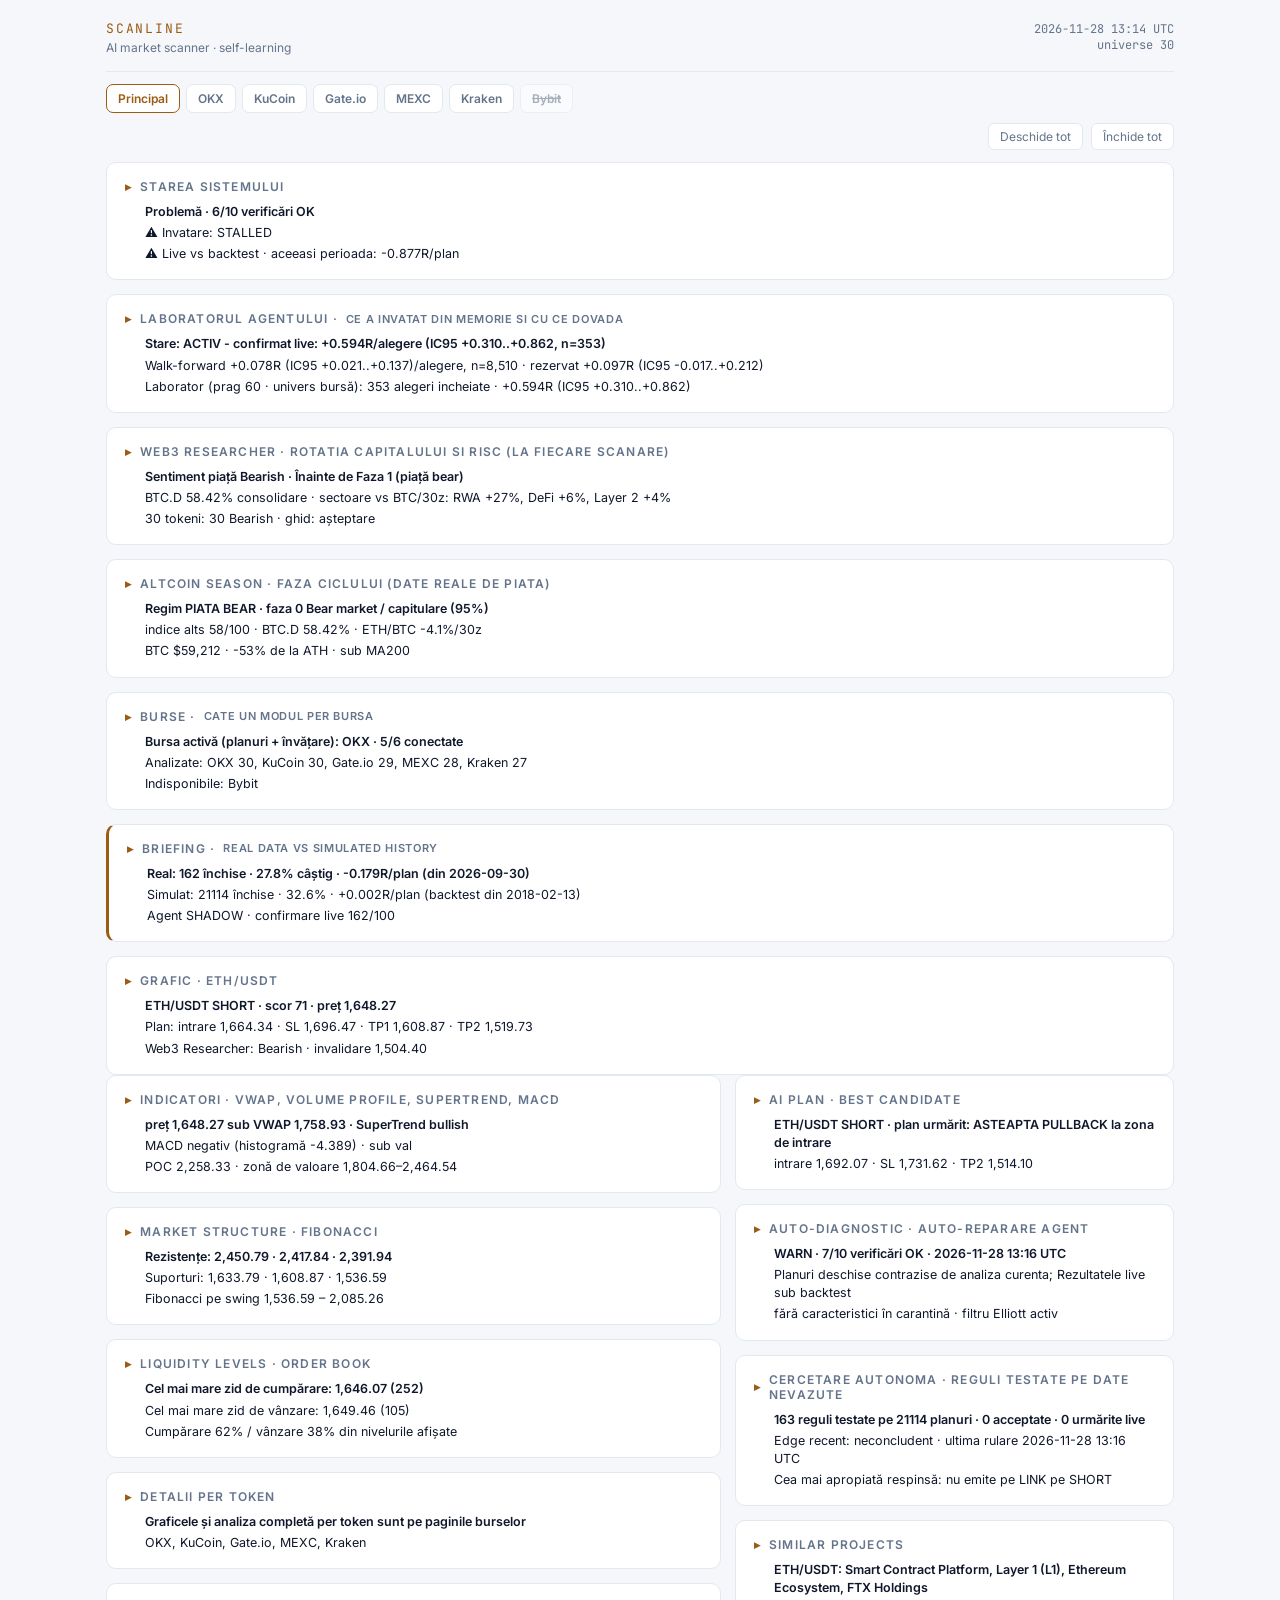
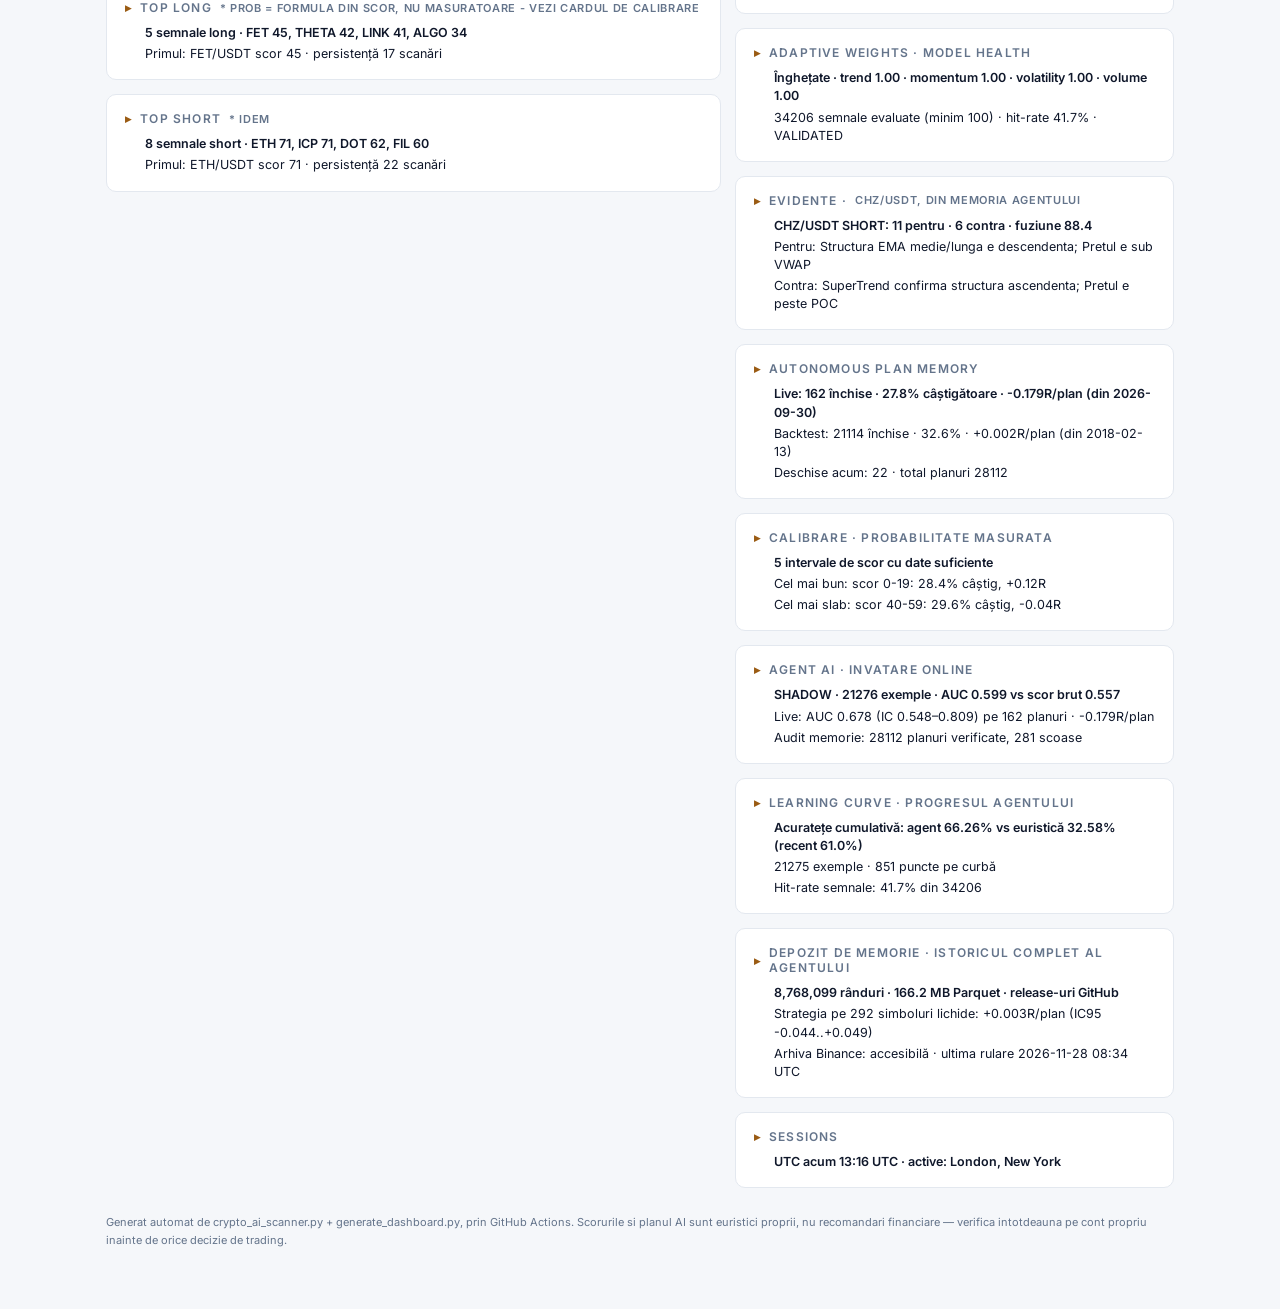
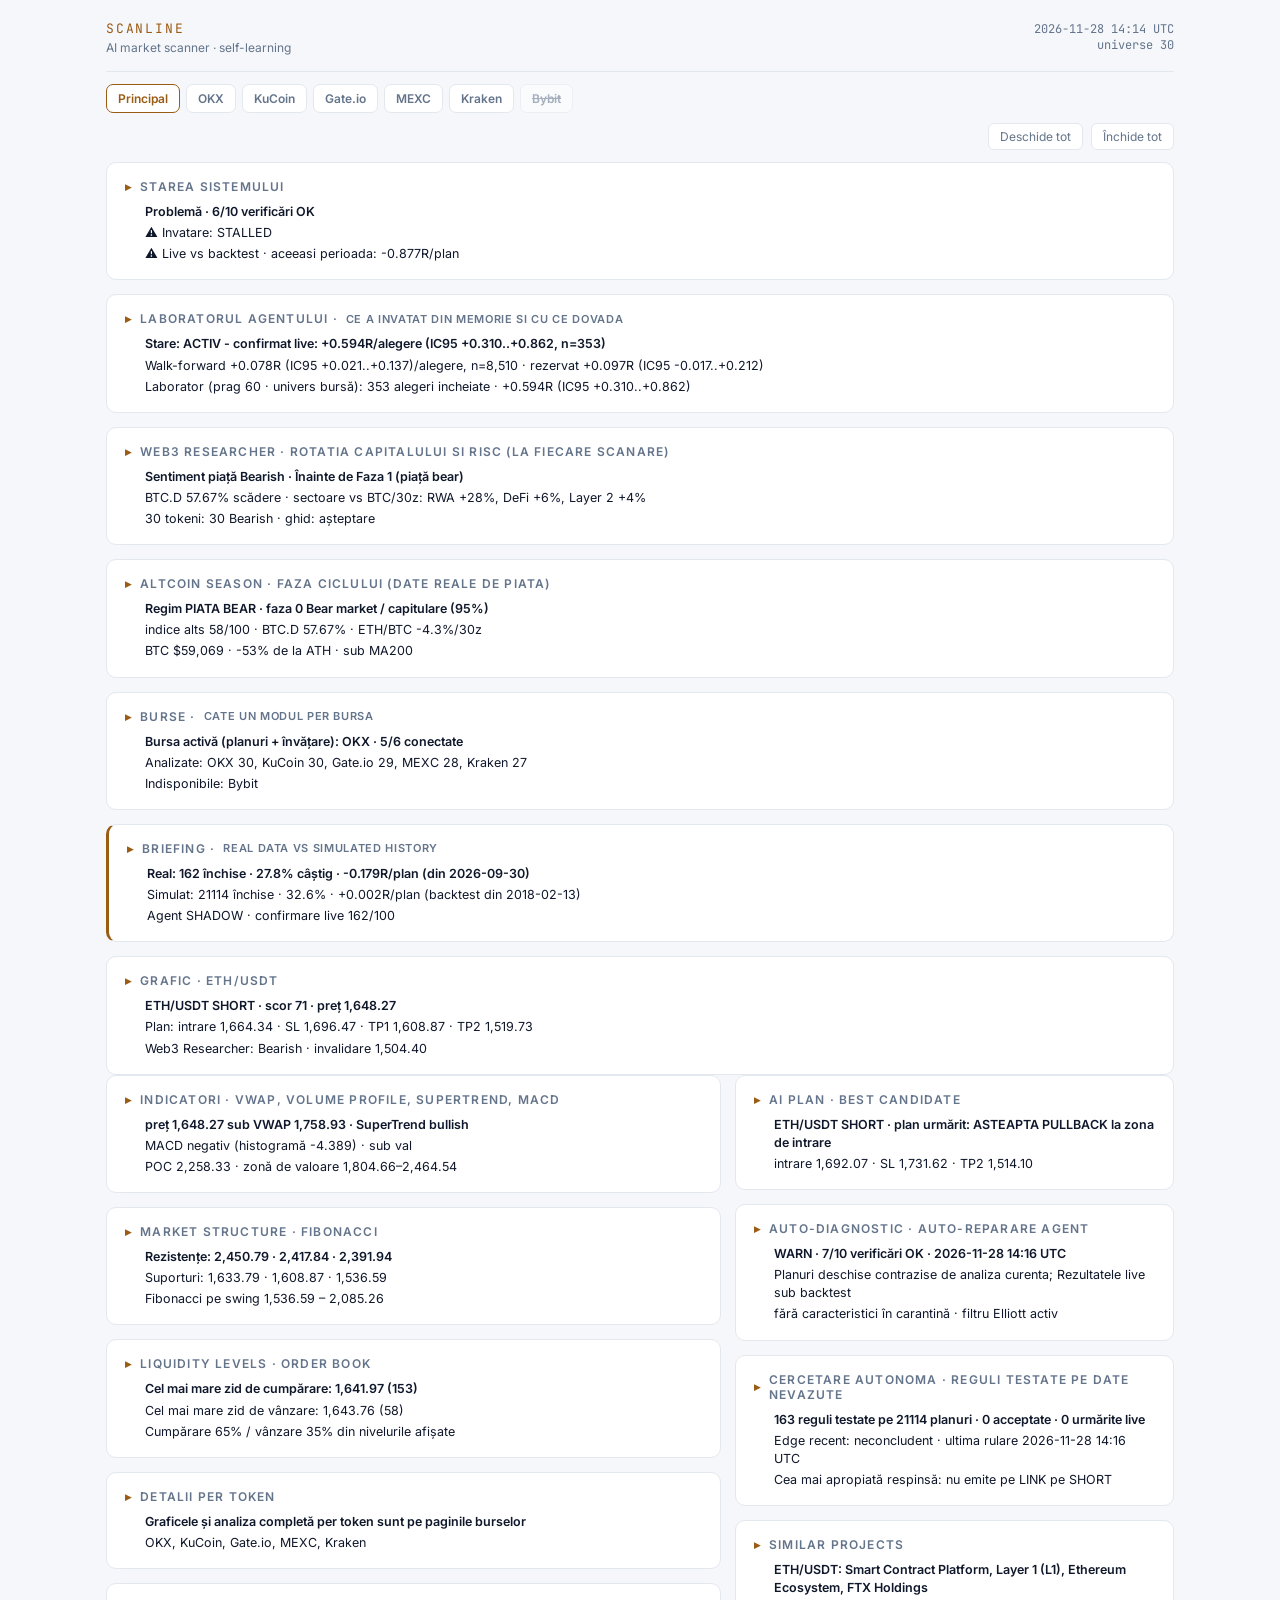
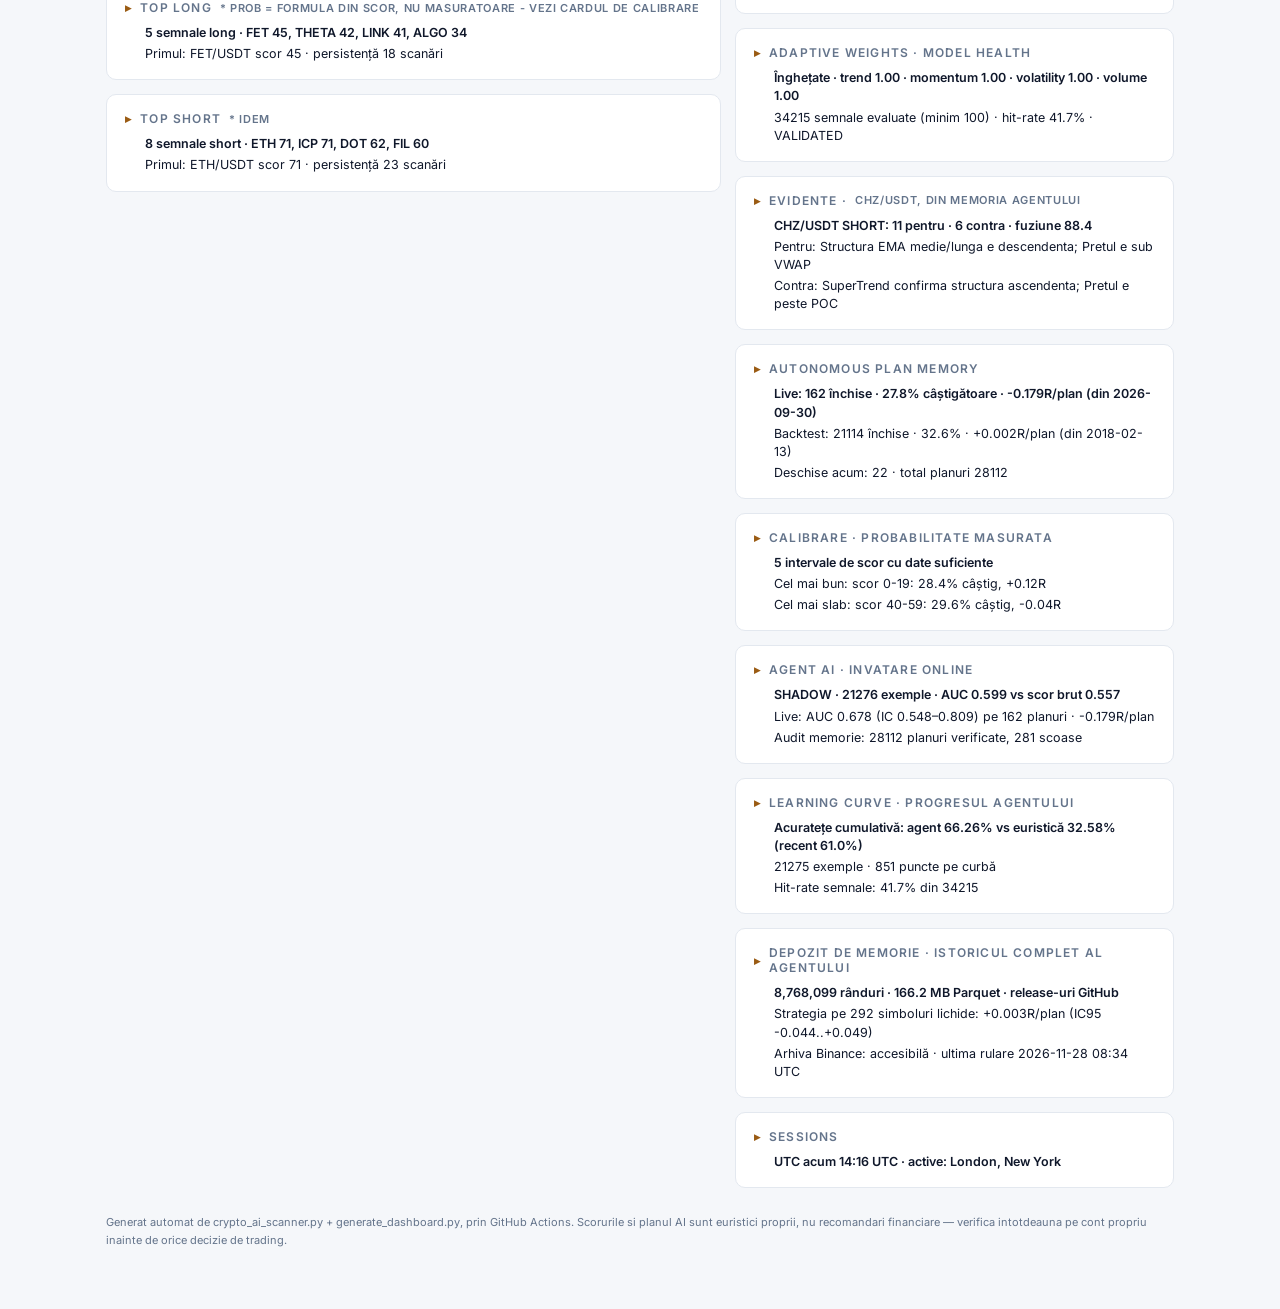
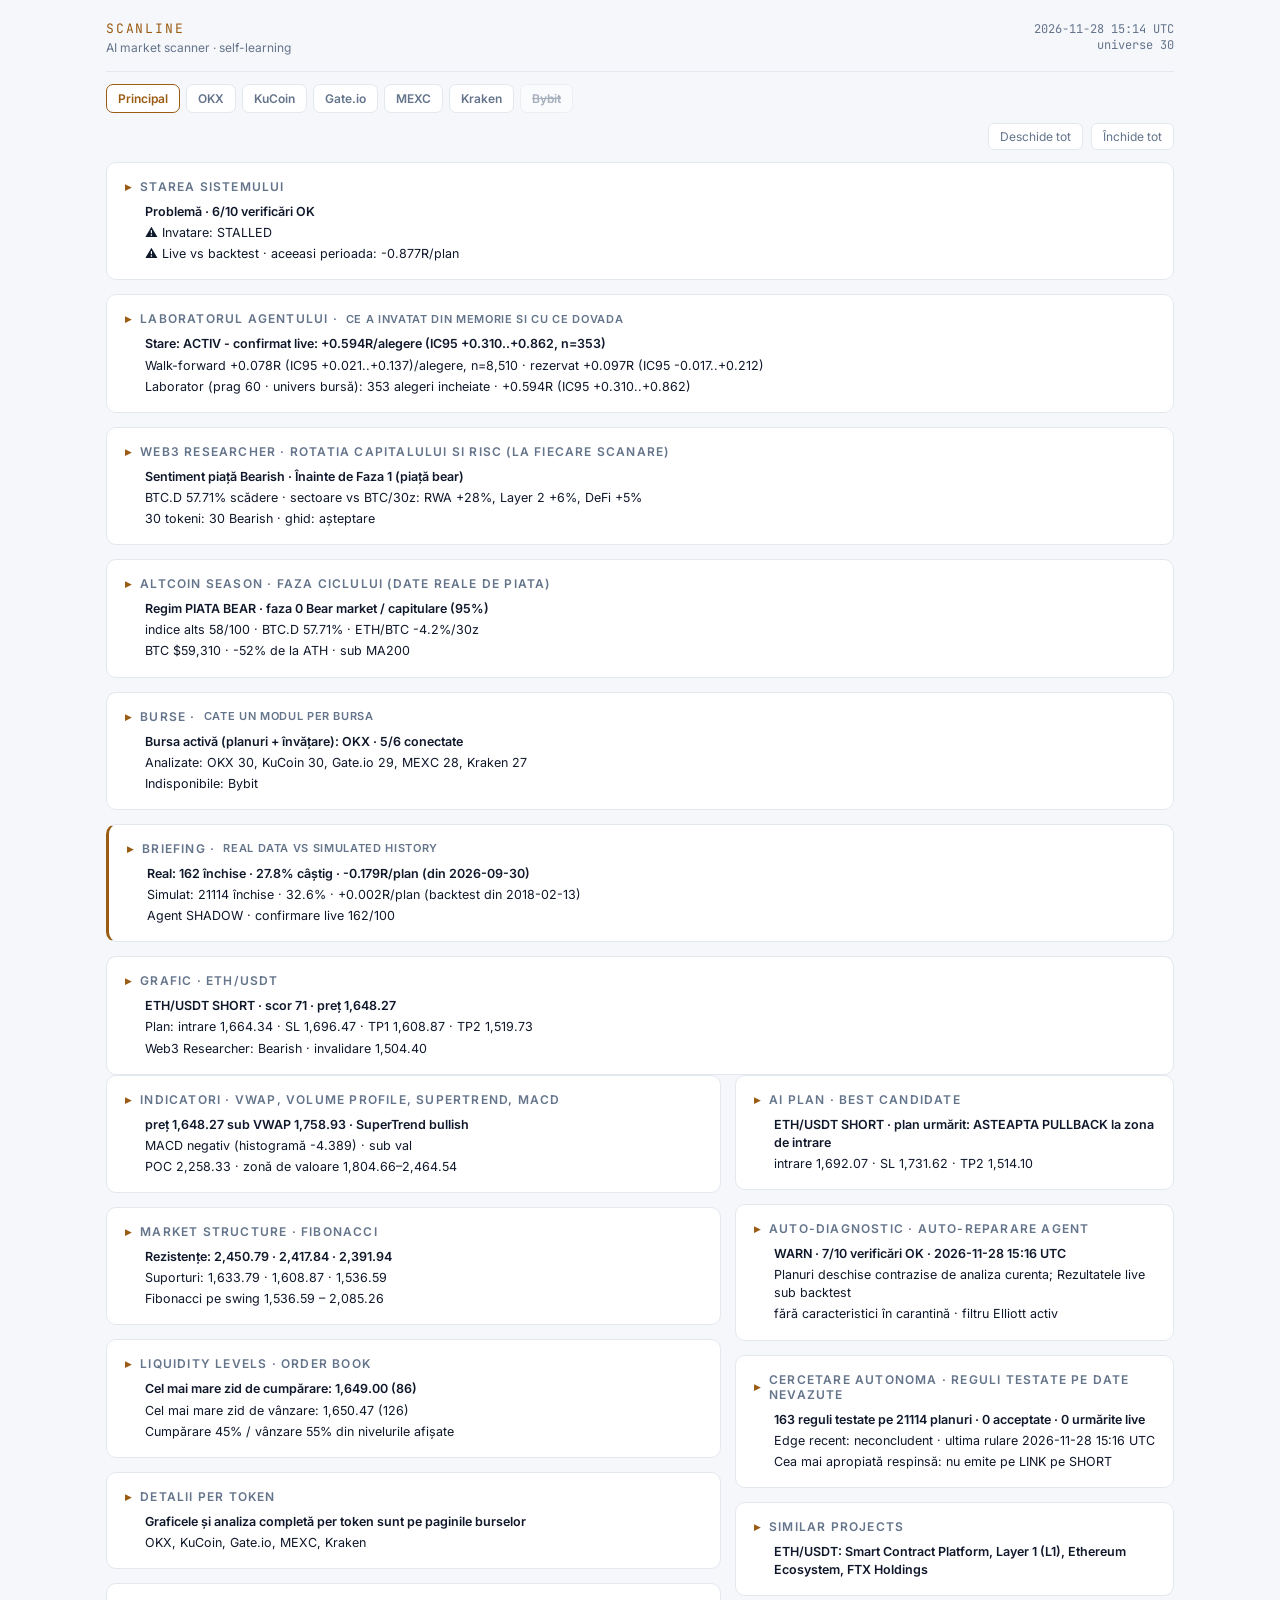
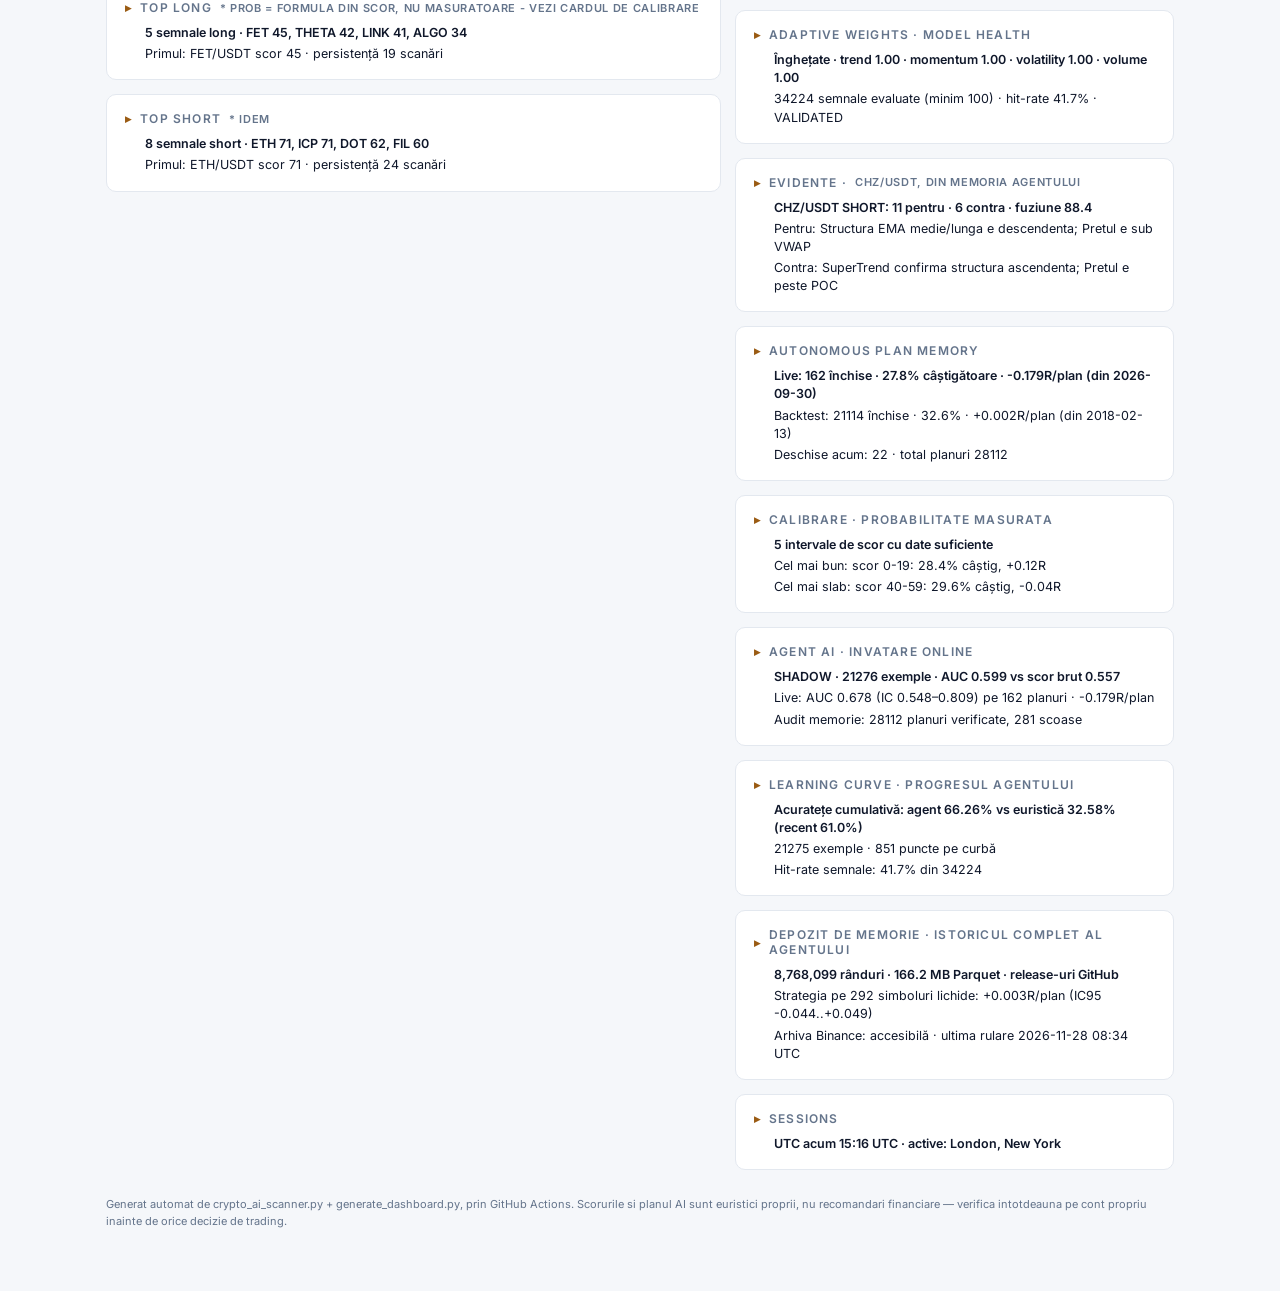
